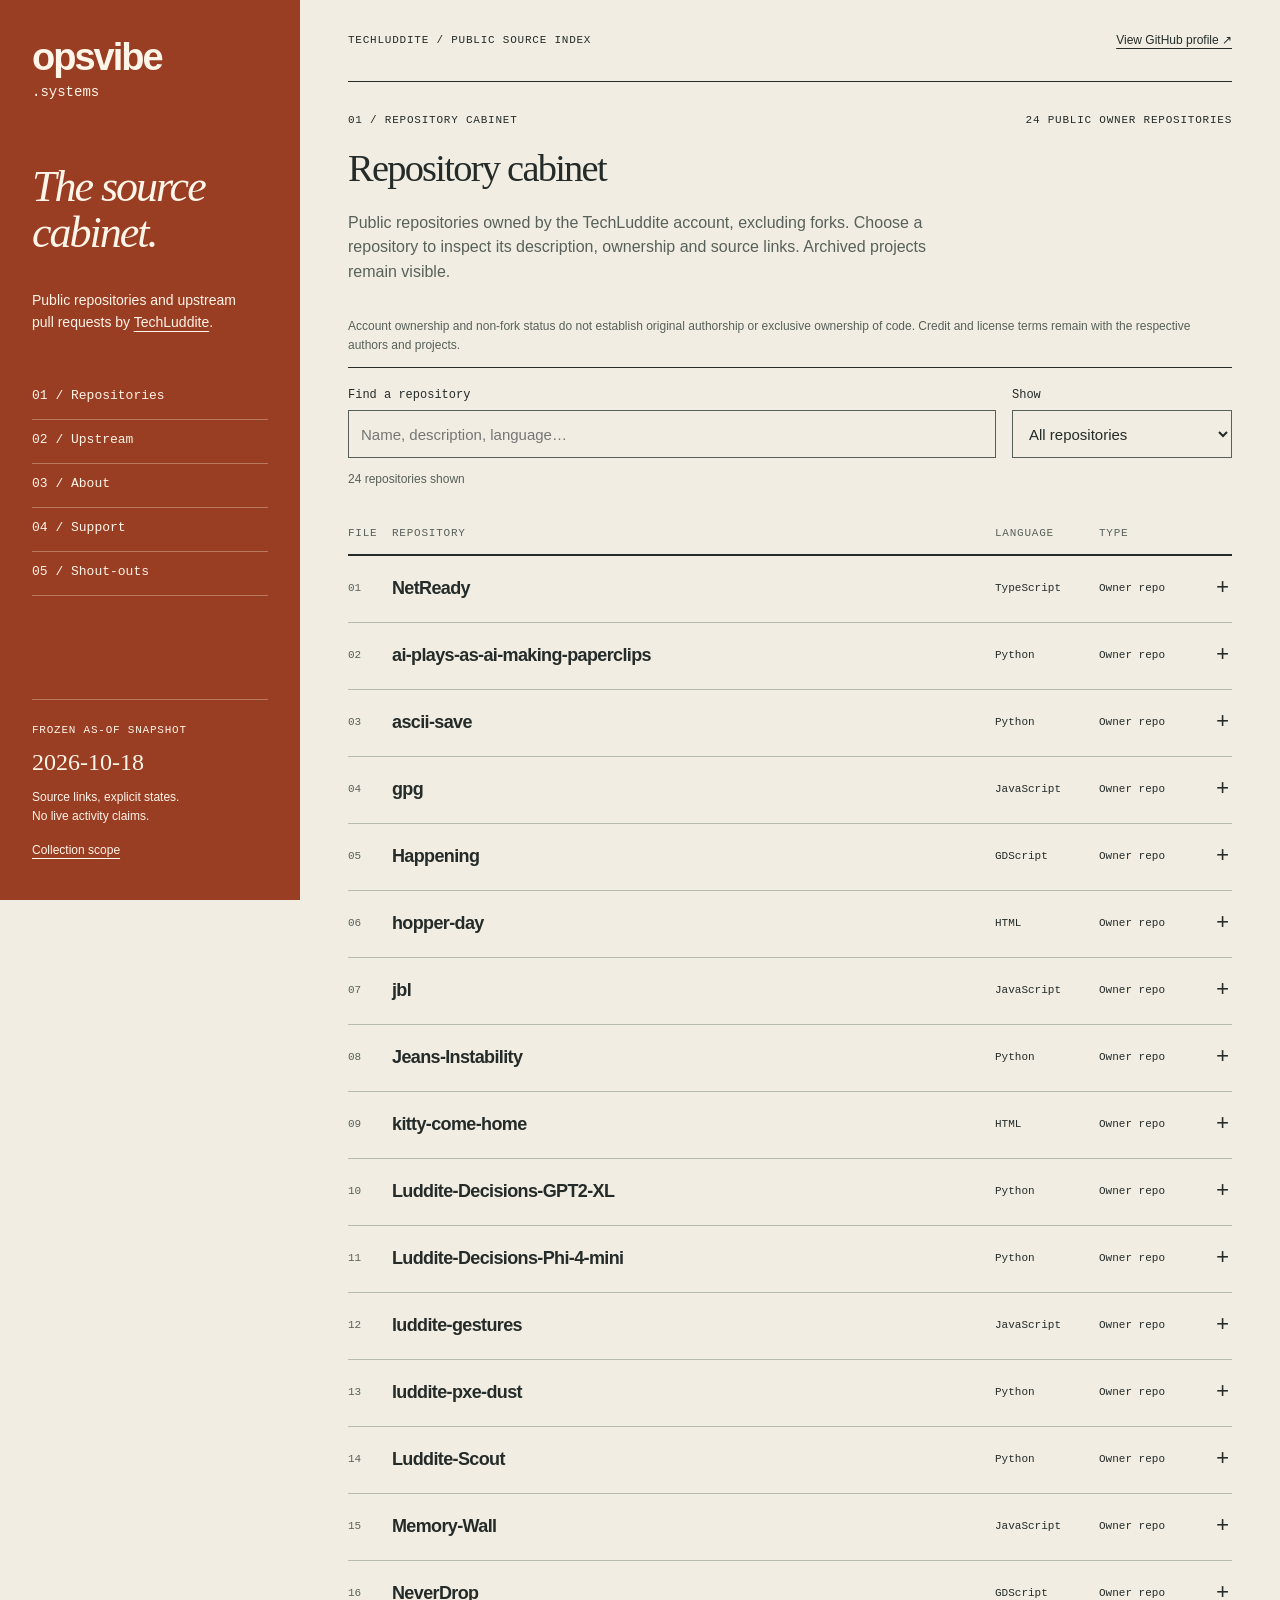
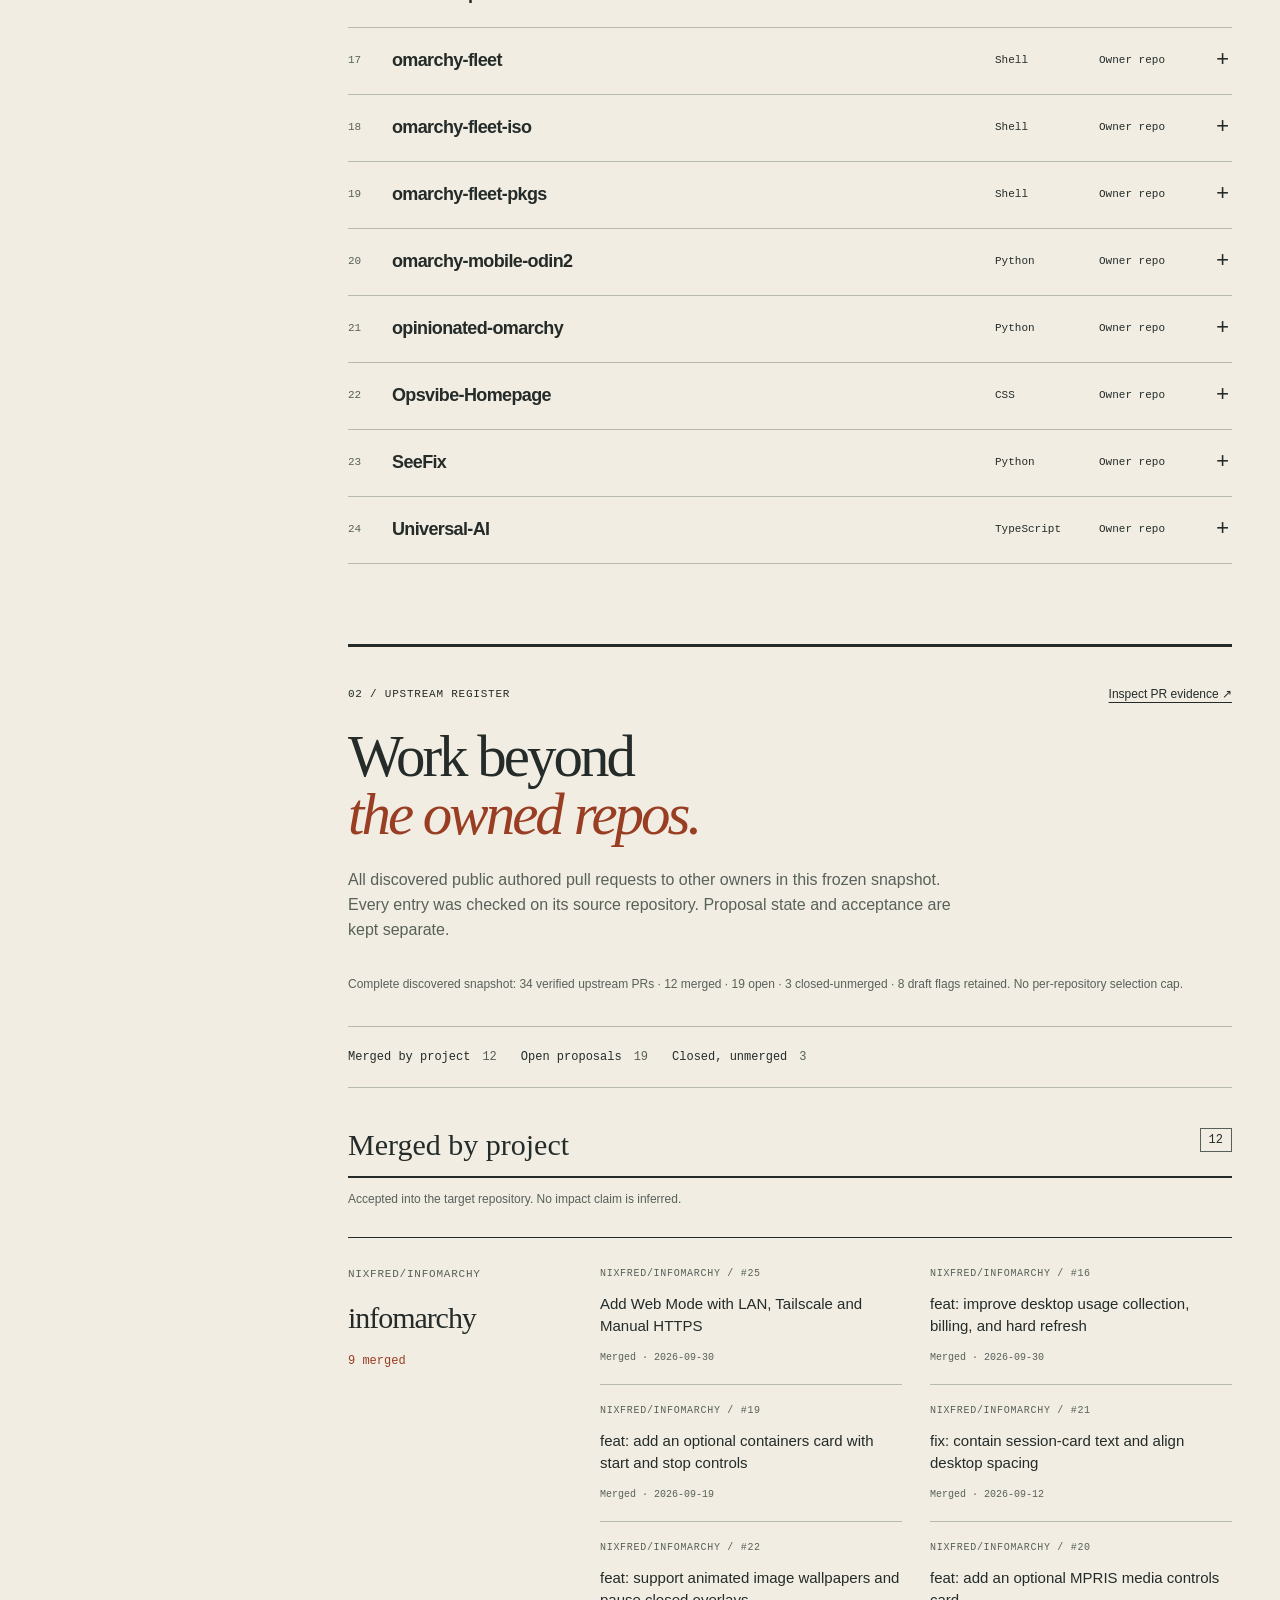
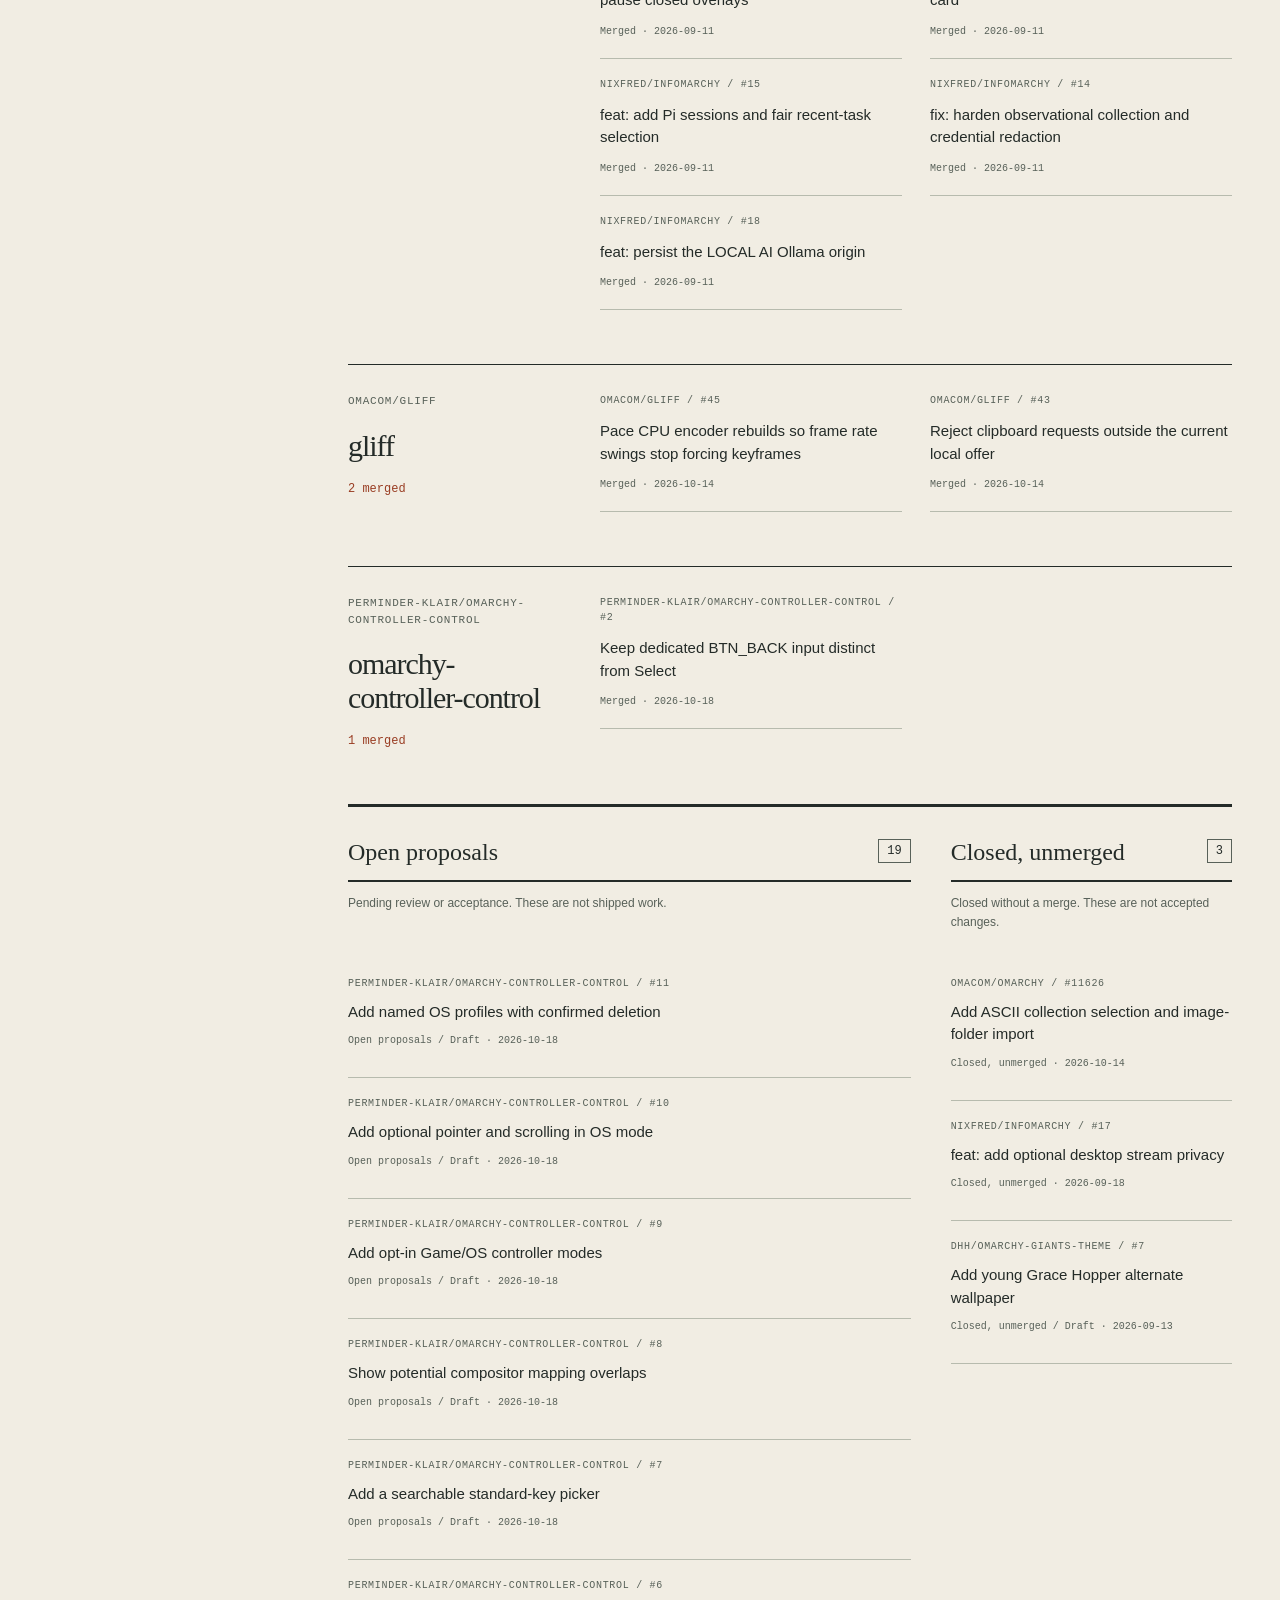
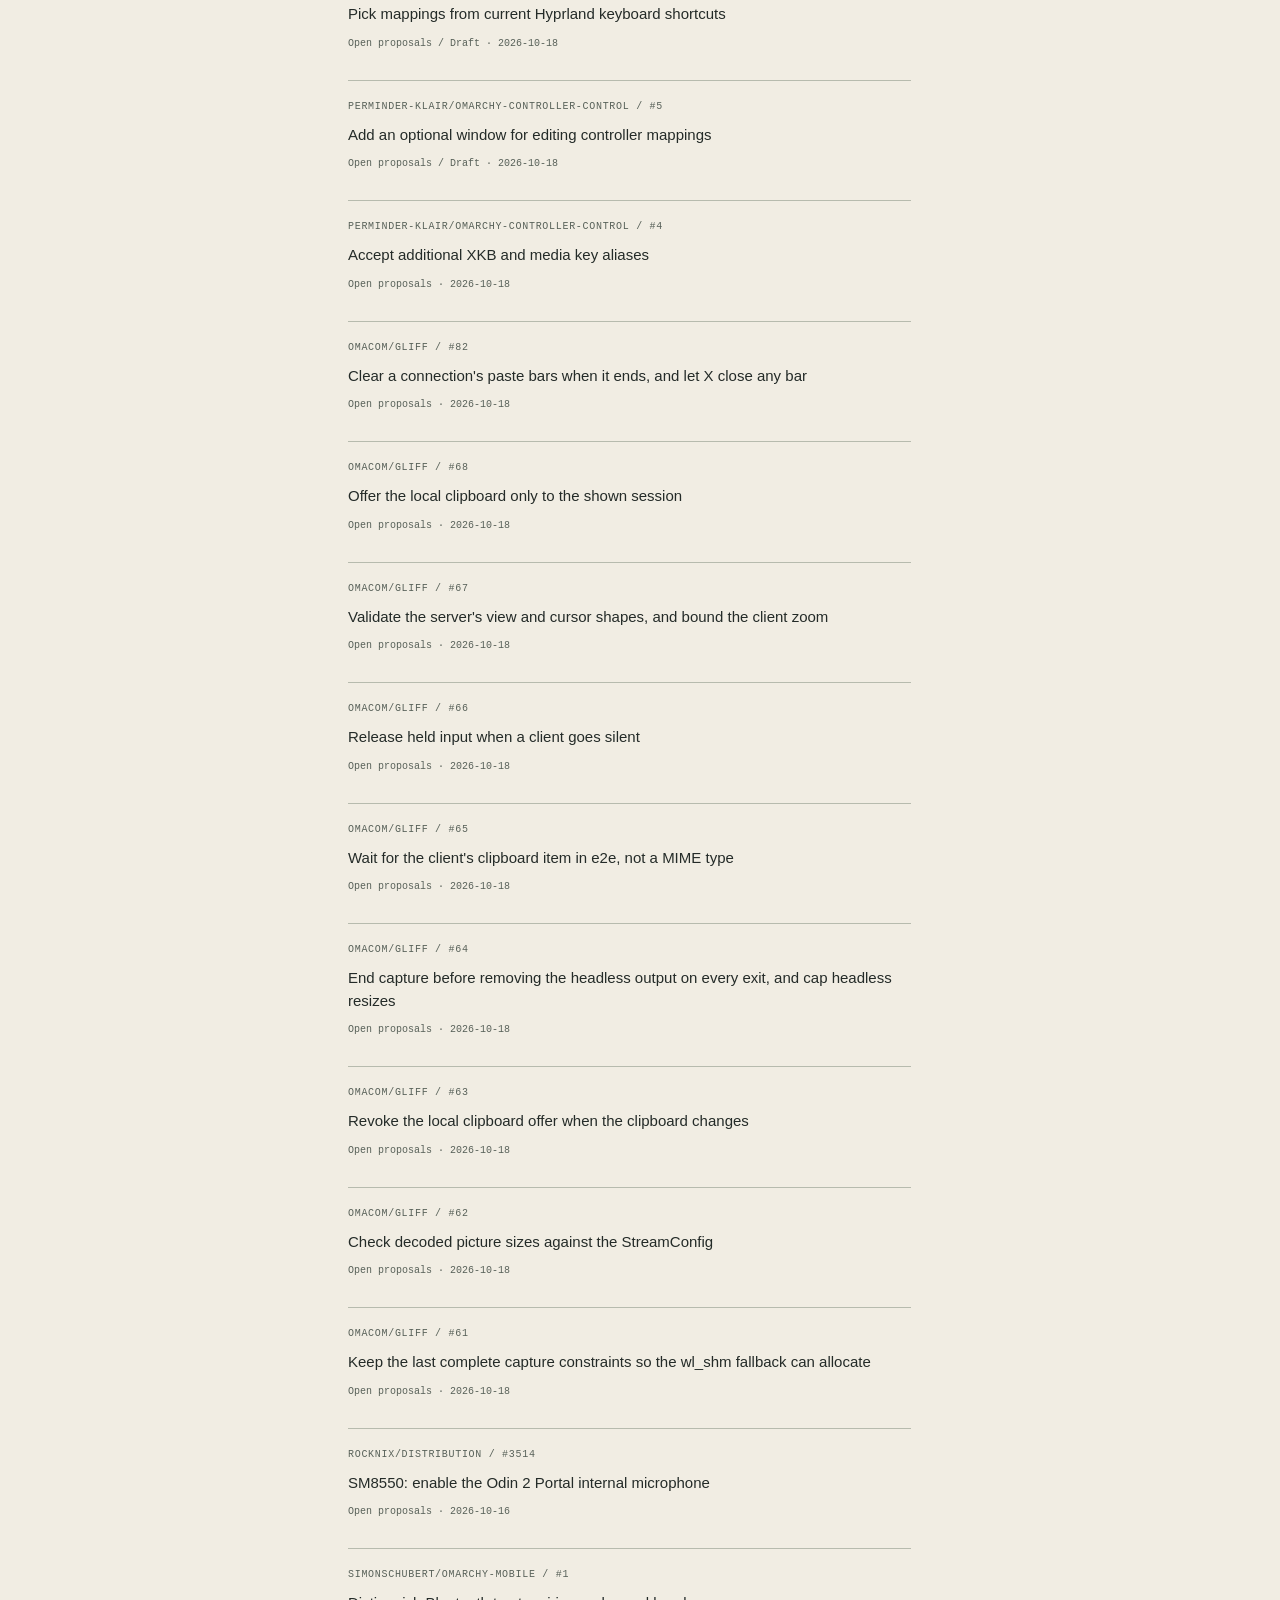
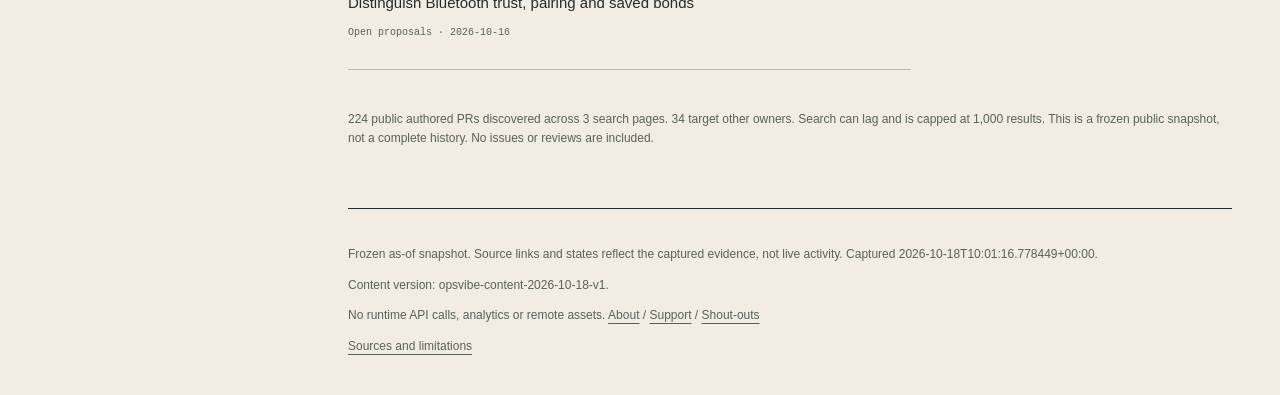
==== index.html @ 79b47f9e "design: group merged upstream work by project" ====
<!doctype html><html lang="en"><head><meta charset="utf-8"><meta name="viewport" content="width=device-width,initial-scale=1"><meta name="description" content="A frozen public-source repository cabinet and verified upstream PR register for TechLuddite."><title>The Source Cabinet | OpsVibe</title><link rel="icon" href="favicon.svg"><link rel="stylesheet" href="styles.css"></head><body><a class="skip" href="#projects">Skip to repository cabinet</a><aside class="rail"><a class="brand" href="index.html">opsvibe<span>.systems</span></a><div class="rail-title">The source<br>cabinet.</div><p>Public repositories and upstream pull requests by <a href="https://github.com/TechLuddite">TechLuddite</a>.</p><nav aria-label="Sections"><a href="index.html#projects">01 / Repositories</a><a href="index.html#upstream">02 / Upstream</a><a href="notes.html#about">03 / About</a><a href="notes.html#support">04 / Support</a><a href="notes.html#shoutouts">05 / Shout-outs</a></nav><div class="snapshot"><span class="label">Frozen as-of snapshot</span><time datetime="2026-10-18T10:01:16.778449+00:00">2026-10-18</time><p>Source links, explicit states.<br>No live activity claims.</p><a href="evidence/coverage.json">Collection scope</a></div></aside><main><header class="page-head"><span class="label">TechLuddite / Public source index</span><a href="https://github.com/TechLuddite">View GitHub profile ↗</a></header><section id="projects" tabindex="-1"><div class="section-top"><p class="label">01 / Repository cabinet</p><p class="label">24 public owner repositories</p></div><h1>Repository cabinet</h1><p class="intro">Public repositories owned by the TechLuddite account, excluding forks. Choose a repository to inspect its description, ownership and source links. Archived projects remain visible.</p><p class="fine">Account ownership and non-fork status do not establish original authorship or exclusive ownership of code. Credit and license terms remain with the respective authors and projects.</p><div class="controls"><label for="search">Find a repository<input id="search" type="search" placeholder="Name, description, language…" autocomplete="off"></label><label for="scope">Show<select id="scope"><option value="all">All repositories</option><option value="archived">Archived</option><option value="website">Homepage linked</option></select></label></div><p id="count" class="fine" role="status">24 repositories shown</p><div class="ledger-head label"><span>File</span><span>Repository</span><span>Language</span><span>Type</span><span></span></div><details class="dossier" data-archived="false" data-website="true"><summary><span class="serial">01</span><span class="repo-name">NetReady</span><span class="language">TypeScript</span><span class="kind">Owner repo</span><span class="expand" aria-hidden="true"></span></summary><div class="dossier-body"><p class="description">Browser-based network diagnostics with measured results, clear failure reasons, and rule-based troubleshooting.</p><dl><div><dt>Account owner</dt><dd>TechLuddite</dd></div><div><dt>Repository type</dt><dd>Owner repo</dd></div><div><dt>Last push (UTC)</dt><dd>2026-10-11T06:45:31Z</dd></div></dl><div class="links"><a href="https://github.com/TechLuddite/NetReady">Repository source</a><a href="https://techluddite.github.io/NetReady/">Repository homepage</a></div><p class="fine">Homepage links are supplied by repository metadata. Availability is not tested. Account ownership and non-fork status do not establish original authorship or exclusive ownership of code. Credit and license terms remain with the respective authors and projects.</p></div></details><details class="dossier" data-archived="false" data-website="false"><summary><span class="serial">02</span><span class="repo-name">ai-plays-as-ai-making-paperclips</span><span class="language">Python</span><span class="kind">Owner repo</span><span class="expand" aria-hidden="true"></span></summary><div class="dossier-body"><p class="description">A local LLM agent (Ollama + ReAct) playing Universal Paperclips via DOM automation — no API required</p><dl><div><dt>Account owner</dt><dd>TechLuddite</dd></div><div><dt>Repository type</dt><dd>Owner repo</dd></div><div><dt>Last push (UTC)</dt><dd>2026-08-16T16:11:24Z</dd></div></dl><div class="links"><a href="https://github.com/TechLuddite/ai-plays-as-ai-making-paperclips">Repository source</a></div><p class="fine">Homepage links are supplied by repository metadata. Availability is not tested. Account ownership and non-fork status do not establish original authorship or exclusive ownership of code. Credit and license terms remain with the respective authors and projects.</p></div></details><details class="dossier" data-archived="false" data-website="false"><summary><span class="serial">03</span><span class="repo-name">ascii-save</span><span class="language">Python</span><span class="kind">Owner repo</span><span class="expand" aria-hidden="true"></span></summary><div class="dossier-body"><p class="description">ASCII and braille screensaver workshop for Omarchy, seeded with the complete Giants collection</p><dl><div><dt>Account owner</dt><dd>TechLuddite</dd></div><div><dt>Repository type</dt><dd>Owner repo</dd></div><div><dt>Last push (UTC)</dt><dd>2026-10-02T10:07:02Z</dd></div></dl><div class="links"><a href="https://github.com/TechLuddite/ascii-save">Repository source</a></div><p class="fine">Homepage links are supplied by repository metadata. Availability is not tested. Account ownership and non-fork status do not establish original authorship or exclusive ownership of code. Credit and license terms remain with the respective authors and projects.</p></div></details><details class="dossier" data-archived="false" data-website="false"><summary><span class="serial">04</span><span class="repo-name">gpg</span><span class="language">JavaScript</span><span class="kind">Owner repo</span><span class="expand" aria-hidden="true"></span></summary><div class="dossier-body"><p class="description">Grace’s Playground: seven small browser games built with HTML, CSS and JavaScript, with no build step.</p><dl><div><dt>Account owner</dt><dd>TechLuddite</dd></div><div><dt>Repository type</dt><dd>Owner repo</dd></div><div><dt>Last push (UTC)</dt><dd>2026-09-02T13:35:28Z</dd></div></dl><div class="links"><a href="https://github.com/TechLuddite/gpg">Repository source</a></div><p class="fine">Homepage links are supplied by repository metadata. Availability is not tested. Account ownership and non-fork status do not establish original authorship or exclusive ownership of code. Credit and license terms remain with the respective authors and projects.</p></div></details><details class="dossier" data-archived="false" data-website="false"><summary><span class="serial">05</span><span class="repo-name">Happening</span><span class="language">GDScript</span><span class="kind">Owner repo</span><span class="expand" aria-hidden="true"></span></summary><div class="dossier-body"><p class="description">Road to Vostok mod that triggers an event on shelter exits and zone travel, with on-screen announcements.</p><dl><div><dt>Account owner</dt><dd>TechLuddite</dd></div><div><dt>Repository type</dt><dd>Owner repo</dd></div><div><dt>Last push (UTC)</dt><dd>2026-10-11T08:56:28Z</dd></div></dl><div class="links"><a href="https://github.com/TechLuddite/Happening">Repository source</a></div><p class="fine">Homepage links are supplied by repository metadata. Availability is not tested. Account ownership and non-fork status do not establish original authorship or exclusive ownership of code. Credit and license terms remain with the respective authors and projects.</p></div></details><details class="dossier" data-archived="false" data-website="true"><summary><span class="serial">06</span><span class="repo-name">hopper-day</span><span class="language">HTML</span><span class="kind">Owner repo</span><span class="expand" aria-hidden="true"></span></summary><div class="dossier-body"><p class="description">An open-source August 14 celebration of making things by talking to computers, inspired by Grace Hopper.</p><dl><div><dt>Account owner</dt><dd>TechLuddite</dd></div><div><dt>Repository type</dt><dd>Owner repo</dd></div><div><dt>Last push (UTC)</dt><dd>2026-09-07T21:39:48Z</dd></div></dl><div class="links"><a href="https://github.com/TechLuddite/hopper-day">Repository source</a><a href="https://techluddite.github.io/hopper-day/">Repository homepage</a></div><p class="fine">Homepage links are supplied by repository metadata. Availability is not tested. Account ownership and non-fork status do not establish original authorship or exclusive ownership of code. Credit and license terms remain with the respective authors and projects.</p></div></details><details class="dossier" data-archived="false" data-website="true"><summary><span class="serial">07</span><span class="repo-name">jbl</span><span class="language">JavaScript</span><span class="kind">Owner repo</span><span class="expand" aria-hidden="true"></span></summary><div class="dossier-body"><p class="description">Joseph’s Battle Lab: a Pokémon damage calculator, battle simulator, Pokédex, stat explorer and family league tracker.</p><dl><div><dt>Account owner</dt><dd>TechLuddite</dd></div><div><dt>Repository type</dt><dd>Owner repo</dd></div><div><dt>Last push (UTC)</dt><dd>2026-08-17T14:57:33Z</dd></div></dl><div class="links"><a href="https://github.com/TechLuddite/jbl">Repository source</a><a href="https://jbl.opsvibe.systems/">Repository homepage</a></div><p class="fine">Homepage links are supplied by repository metadata. Availability is not tested. Account ownership and non-fork status do not establish original authorship or exclusive ownership of code. Credit and license terms remain with the respective authors and projects.</p></div></details><details class="dossier" data-archived="false" data-website="false"><summary><span class="serial">08</span><span class="repo-name">Jeans-Instability</span><span class="language">Python</span><span class="kind">Owner repo</span><span class="expand" aria-hidden="true"></span></summary><div class="dossier-body"><p class="description">Omarchy bar widget: the GitHub repositories of your enabled plugins you have not starred, with a star button for each.</p><dl><div><dt>Account owner</dt><dd>TechLuddite</dd></div><div><dt>Repository type</dt><dd>Owner repo</dd></div><div><dt>Last push (UTC)</dt><dd>2026-10-18T09:20:29Z</dd></div></dl><div class="links"><a href="https://github.com/TechLuddite/Jeans-Instability">Repository source</a></div><p class="fine">Homepage links are supplied by repository metadata. Availability is not tested. Account ownership and non-fork status do not establish original authorship or exclusive ownership of code. Credit and license terms remain with the respective authors and projects.</p></div></details><details class="dossier" data-archived="false" data-website="true"><summary><span class="serial">09</span><span class="repo-name">kitty-come-home</span><span class="language">HTML</span><span class="kind">Owner repo</span><span class="expand" aria-hidden="true"></span></summary><div class="dossier-body"><p class="description">A field search protocol for escaped indoor cats, with plans for search coordination and camera triage.</p><dl><div><dt>Account owner</dt><dd>TechLuddite</dd></div><div><dt>Repository type</dt><dd>Owner repo</dd></div><div><dt>Last push (UTC)</dt><dd>2026-09-07T22:57:41Z</dd></div></dl><div class="links"><a href="https://github.com/TechLuddite/kitty-come-home">Repository source</a><a href="https://kittycomehome.org/">Repository homepage</a></div><p class="fine">Homepage links are supplied by repository metadata. Availability is not tested. Account ownership and non-fork status do not establish original authorship or exclusive ownership of code. Credit and license terms remain with the respective authors and projects.</p></div></details><details class="dossier" data-archived="false" data-website="false"><summary><span class="serial">10</span><span class="repo-name">Luddite-Decisions-GPT2-XL</span><span class="language">Python</span><span class="kind">Owner repo</span><span class="expand" aria-hidden="true"></span></summary><div class="dossier-body"><p class="description">One-pass decision model built on GPT-2 XL that scores multiple-choice options without generating text.</p><dl><div><dt>Account owner</dt><dd>TechLuddite</dd></div><div><dt>Repository type</dt><dd>Owner repo</dd></div><div><dt>Last push (UTC)</dt><dd>2026-10-01T01:41:12Z</dd></div></dl><div class="links"><a href="https://github.com/TechLuddite/Luddite-Decisions-GPT2-XL">Repository source</a></div><p class="fine">Homepage links are supplied by repository metadata. Availability is not tested. Account ownership and non-fork status do not establish original authorship or exclusive ownership of code. Credit and license terms remain with the respective authors and projects.</p></div></details><details class="dossier" data-archived="false" data-website="false"><summary><span class="serial">11</span><span class="repo-name">Luddite-Decisions-Phi-4-mini</span><span class="language">Python</span><span class="kind">Owner repo</span><span class="expand" aria-hidden="true"></span></summary><div class="dossier-body"><p class="description">One-pass decision model built on Phi-4-mini-instruct that scores multiple-choice options without generating text.</p><dl><div><dt>Account owner</dt><dd>TechLuddite</dd></div><div><dt>Repository type</dt><dd>Owner repo</dd></div><div><dt>Last push (UTC)</dt><dd>2026-10-01T01:41:14Z</dd></div></dl><div class="links"><a href="https://github.com/TechLuddite/Luddite-Decisions-Phi-4-mini">Repository source</a></div><p class="fine">Homepage links are supplied by repository metadata. Availability is not tested. Account ownership and non-fork status do not establish original authorship or exclusive ownership of code. Credit and license terms remain with the respective authors and projects.</p></div></details><details class="dossier" data-archived="false" data-website="false"><summary><span class="serial">12</span><span class="repo-name">luddite-gestures</span><span class="language">JavaScript</span><span class="kind">Owner repo</span><span class="expand" aria-hidden="true"></span></summary><div class="dossier-body"><p class="description">A panel for editing Hyprland touchpad gestures on Omarchy, and for telling you which of your swipes will never fire.</p><dl><div><dt>Account owner</dt><dd>TechLuddite</dd></div><div><dt>Repository type</dt><dd>Owner repo</dd></div><div><dt>Last push (UTC)</dt><dd>2026-10-18T09:24:56Z</dd></div></dl><div class="links"><a href="https://github.com/TechLuddite/luddite-gestures">Repository source</a></div><p class="fine">Homepage links are supplied by repository metadata. Availability is not tested. Account ownership and non-fork status do not establish original authorship or exclusive ownership of code. Credit and license terms remain with the respective authors and projects.</p></div></details><details class="dossier" data-archived="false" data-website="false"><summary><span class="serial">13</span><span class="repo-name">luddite-pxe-dust</span><span class="language">Python</span><span class="kind">Owner repo</span><span class="expand" aria-hidden="true"></span></summary><div class="dossier-body"><p class="description">Experimental Omarchy plugin for serving an interactive installer over PXE to wired UEFI x86-64 machines, with Ethernet or Wi-Fi hosting.</p><dl><div><dt>Account owner</dt><dd>TechLuddite</dd></div><div><dt>Repository type</dt><dd>Owner repo</dd></div><div><dt>Last push (UTC)</dt><dd>2026-10-18T09:27:18Z</dd></div></dl><div class="links"><a href="https://github.com/TechLuddite/luddite-pxe-dust">Repository source</a></div><p class="fine">Homepage links are supplied by repository metadata. Availability is not tested. Account ownership and non-fork status do not establish original authorship or exclusive ownership of code. Credit and license terms remain with the respective authors and projects.</p></div></details><details class="dossier" data-archived="false" data-website="true"><summary><span class="serial">14</span><span class="repo-name">Luddite-Scout</span><span class="language">Python</span><span class="kind">Owner repo</span><span class="expand" aria-hidden="true"></span></summary><div class="dossier-body"><p class="description">Pre-flight safety check for untrusted GitHub repos, before you let an agent near them.</p><dl><div><dt>Account owner</dt><dd>TechLuddite</dd></div><div><dt>Repository type</dt><dd>Owner repo</dd></div><div><dt>Last push (UTC)</dt><dd>2026-10-18T09:20:44Z</dd></div></dl><div class="links"><a href="https://github.com/TechLuddite/Luddite-Scout">Repository source</a><a href="https://techluddite.github.io/Luddite-Scout/">Repository homepage</a></div><p class="fine">Homepage links are supplied by repository metadata. Availability is not tested. Account ownership and non-fork status do not establish original authorship or exclusive ownership of code. Credit and license terms remain with the respective authors and projects.</p></div></details><details class="dossier" data-archived="false" data-website="true"><summary><span class="serial">15</span><span class="repo-name">Memory-Wall</span><span class="language">JavaScript</span><span class="kind">Owner repo</span><span class="expand" aria-hidden="true"></span></summary><div class="dossier-body"><p class="description">An open, sourced index of NPU and accelerator, DRAM, and storage research, standards, history and economics.</p><dl><div><dt>Account owner</dt><dd>TechLuddite</dd></div><div><dt>Repository type</dt><dd>Owner repo</dd></div><div><dt>Last push (UTC)</dt><dd>2026-08-06T06:05:13Z</dd></div></dl><div class="links"><a href="https://github.com/TechLuddite/Memory-Wall">Repository source</a><a href="https://memory-wall.opsvibe.systems/">Repository homepage</a></div><p class="fine">Homepage links are supplied by repository metadata. Availability is not tested. Account ownership and non-fork status do not establish original authorship or exclusive ownership of code. Credit and license terms remain with the respective authors and projects.</p></div></details><details class="dossier" data-archived="false" data-website="false"><summary><span class="serial">16</span><span class="repo-name">NeverDrop</span><span class="language">GDScript</span><span class="kind">Owner repo</span><span class="expand" aria-hidden="true"></span></summary><div class="dossier-body"><p class="description">Road to Vostok mod that prevents collision drops of held items and recovers loose items knocked outside shelters.</p><dl><div><dt>Account owner</dt><dd>TechLuddite</dd></div><div><dt>Repository type</dt><dd>Owner repo</dd></div><div><dt>Last push (UTC)</dt><dd>2026-10-11T20:13:33Z</dd></div></dl><div class="links"><a href="https://github.com/TechLuddite/NeverDrop">Repository source</a></div><p class="fine">Homepage links are supplied by repository metadata. Availability is not tested. Account ownership and non-fork status do not establish original authorship or exclusive ownership of code. Credit and license terms remain with the respective authors and projects.</p></div></details><details class="dossier" data-archived="false" data-website="true"><summary><span class="serial">17</span><span class="repo-name">omarchy-fleet</span><span class="language">Shell</span><span class="kind">Owner repo</span><span class="expand" aria-hidden="true"></span></summary><div class="dossier-body"><p class="description">Omarchy Linux distribution, with a manual covering applications and configuration.</p><dl><div><dt>Account owner</dt><dd>TechLuddite</dd></div><div><dt>Repository type</dt><dd>Owner repo</dd></div><div><dt>Last push (UTC)</dt><dd>2026-09-16T17:59:51Z</dd></div></dl><div class="links"><a href="https://github.com/TechLuddite/omarchy-fleet">Repository source</a><a href="https://omarchy.org">Repository homepage</a></div><p class="fine">Homepage links are supplied by repository metadata. Availability is not tested. Account ownership and non-fork status do not establish original authorship or exclusive ownership of code. Credit and license terms remain with the respective authors and projects.</p></div></details><details class="dossier" data-archived="false" data-website="false"><summary><span class="serial">18</span><span class="repo-name">omarchy-fleet-iso</span><span class="language">Shell</span><span class="kind">Owner repo</span><span class="expand" aria-hidden="true"></span></summary><div class="dossier-body"><p class="description">Omarchy ISO build and installer sources, including documented checksum verification and autoinstall configuration.</p><dl><div><dt>Account owner</dt><dd>TechLuddite</dd></div><div><dt>Repository type</dt><dd>Owner repo</dd></div><div><dt>Last push (UTC)</dt><dd>2026-09-16T18:13:53Z</dd></div></dl><div class="links"><a href="https://github.com/TechLuddite/omarchy-fleet-iso">Repository source</a></div><p class="fine">Homepage links are supplied by repository metadata. Availability is not tested. Account ownership and non-fork status do not establish original authorship or exclusive ownership of code. Credit and license terms remain with the respective authors and projects.</p></div></details><details class="dossier" data-archived="false" data-website="false"><summary><span class="serial">19</span><span class="repo-name">omarchy-fleet-pkgs</span><span class="language">Shell</span><span class="kind">Owner repo</span><span class="expand" aria-hidden="true"></span></summary><div class="dossier-body"><p class="description">Build system for the Omarchy Package Repository. Builds PKGBUILDs from local sources and AUR, signs them, and syncs to production.</p><dl><div><dt>Account owner</dt><dd>TechLuddite</dd></div><div><dt>Repository type</dt><dd>Owner repo</dd></div><div><dt>Last push (UTC)</dt><dd>2026-09-16T02:59:58Z</dd></div></dl><div class="links"><a href="https://github.com/TechLuddite/omarchy-fleet-pkgs">Repository source</a></div><p class="fine">Homepage links are supplied by repository metadata. Availability is not tested. Account ownership and non-fork status do not establish original authorship or exclusive ownership of code. Credit and license terms remain with the respective authors and projects.</p></div></details><details class="dossier" data-archived="false" data-website="false"><summary><span class="serial">20</span><span class="repo-name">omarchy-mobile-odin2</span><span class="language">Python</span><span class="kind">Owner repo</span><span class="expand" aria-hidden="true"></span></summary><div class="dossier-body"><p class="description">Native Omarchy bring-up for AYN Odin 2 Portal, with touch controls and documented hardware verification</p><dl><div><dt>Account owner</dt><dd>TechLuddite</dd></div><div><dt>Repository type</dt><dd>Owner repo</dd></div><div><dt>Last push (UTC)</dt><dd>2026-10-13T18:36:19Z</dd></div></dl><div class="links"><a href="https://github.com/TechLuddite/omarchy-mobile-odin2">Repository source</a></div><p class="fine">Homepage links are supplied by repository metadata. Availability is not tested. Account ownership and non-fork status do not establish original authorship or exclusive ownership of code. Credit and license terms remain with the respective authors and projects.</p></div></details><details class="dossier" data-archived="false" data-website="true"><summary><span class="serial">21</span><span class="repo-name">opinionated-omarchy</span><span class="language">Python</span><span class="kind">Owner repo</span><span class="expand" aria-hidden="true"></span></summary><div class="dossier-body"><p class="description">An Omarchy troubleshooting corpus and public research site supporting an agent skill still under development.</p><dl><div><dt>Account owner</dt><dd>TechLuddite</dd></div><div><dt>Repository type</dt><dd>Owner repo</dd></div><div><dt>Last push (UTC)</dt><dd>2026-10-06T00:32:39Z</dd></div></dl><div class="links"><a href="https://github.com/TechLuddite/opinionated-omarchy">Repository source</a><a href="https://techluddite.github.io/opinionated-omarchy/">Repository homepage</a></div><p class="fine">Homepage links are supplied by repository metadata. Availability is not tested. Account ownership and non-fork status do not establish original authorship or exclusive ownership of code. Credit and license terms remain with the respective authors and projects.</p></div></details><details class="dossier" data-archived="false" data-website="true"><summary><span class="serial">22</span><span class="repo-name">Opsvibe-Homepage</span><span class="language">CSS</span><span class="kind">Owner repo</span><span class="expand" aria-hidden="true"></span></summary><div class="dossier-body"><p class="description">TechLuddite’s static developer homepage with public project listings, search and filters.</p><dl><div><dt>Account owner</dt><dd>TechLuddite</dd></div><div><dt>Repository type</dt><dd>Owner repo</dd></div><div><dt>Last push (UTC)</dt><dd>2026-09-22T06:56:39Z</dd></div></dl><div class="links"><a href="https://github.com/TechLuddite/Opsvibe-Homepage">Repository source</a><a href="https://opsvibe.systems/">Repository homepage</a></div><p class="fine">Homepage links are supplied by repository metadata. Availability is not tested. Account ownership and non-fork status do not establish original authorship or exclusive ownership of code. Credit and license terms remain with the respective authors and projects.</p></div></details><details class="dossier" data-archived="false" data-website="false"><summary><span class="serial">23</span><span class="repo-name">SeeFix</span><span class="language">Python</span><span class="kind">Owner repo</span><span class="expand" aria-hidden="true"></span></summary><div class="dossier-body"><p class="description">Visually verified fixes with reusable code, assets and methods, including Stream Deck Plus and StreamController repairs.</p><dl><div><dt>Account owner</dt><dd>TechLuddite</dd></div><div><dt>Repository type</dt><dd>Owner repo</dd></div><div><dt>Last push (UTC)</dt><dd>2026-10-02T09:49:38Z</dd></div></dl><div class="links"><a href="https://github.com/TechLuddite/SeeFix">Repository source</a></div><p class="fine">Homepage links are supplied by repository metadata. Availability is not tested. Account ownership and non-fork status do not establish original authorship or exclusive ownership of code. Credit and license terms remain with the respective authors and projects.</p></div></details><details class="dossier" data-archived="false" data-website="true"><summary><span class="serial">24</span><span class="repo-name">Universal-AI</span><span class="language">TypeScript</span><span class="kind">Owner repo</span><span class="expand" aria-hidden="true"></span></summary><div class="dossier-body"><p class="description">An optimization idle game with an autonomous Overseer, alongside an independent Godot prototype called The Seed.</p><dl><div><dt>Account owner</dt><dd>TechLuddite</dd></div><div><dt>Repository type</dt><dd>Owner repo</dd></div><div><dt>Last push (UTC)</dt><dd>2026-09-11T08:45:34Z</dd></div></dl><div class="links"><a href="https://github.com/TechLuddite/Universal-AI">Repository source</a><a href="http://paperclips.opsvibe.systems/">Repository homepage</a></div><p class="fine">Homepage links are supplied by repository metadata. Availability is not tested. Account ownership and non-fork status do not establish original authorship or exclusive ownership of code. Credit and license terms remain with the respective authors and projects.</p></div></details><p id="empty" hidden>No matching repositories. Clear the search or choose another scope.</p><noscript><p>Search needs JavaScript. All repositories and expandable dossiers remain available below.</p></noscript></section><section id="upstream"><div class="section-top"><p class="label">02 / Upstream register</p><a href="evidence/verified-upstream-prs.json">Inspect PR evidence ↗</a></div><h2>Work beyond<br><em>the owned repos.</em></h2><p class="intro">All discovered public authored pull requests to other owners in this frozen snapshot. Every entry was checked on its source repository. Proposal state and acceptance are kept separate.</p><p class="fine" id="pr-total">Complete discovered snapshot: 34 verified upstream PRs · 12 merged · 19 open · 3 closed-unmerged · 8 draft flags retained. No per-repository selection cap.</p><div class="upstream-regrouped"><nav class="register-nav" aria-label="Upstream states"><a href="#merged-work">Merged by project <span>12</span></a><a href="#open-work">Open proposals <span>19</span></a><a href="#closed-unmerged-work">Closed, unmerged <span>3</span></a></nav><section class="merged-register" data-state="merged" id="merged-work" aria-labelledby="merged-heading"><h3 class="state-heading" id="merged-heading">Merged by project <span>12</span></h3><p class="fine state-note">Accepted into the target repository. No impact claim is inferred.</p><section class="merged-project" data-repository="nixfred/infomarchy" aria-labelledby="merged-project-1"><header class="project-heading"><p class="label">nixfred/infomarchy</p><h4 id="merged-project-1"><a href="https://github.com/nixfred/infomarchy">infomarchy</a></h4><p class="project-count">9 merged</p></header><div class="merged-entries"><article class="pr"><p class="label">nixfred/infomarchy / #25</p><h5><a href="https://github.com/nixfred/infomarchy/pull/25">Add Web Mode with LAN, Tailscale and Manual HTTPS</a></h5><p class="fine">Merged · 2026-09-30</p></article><article class="pr"><p class="label">nixfred/infomarchy / #16</p><h5><a href="https://github.com/nixfred/infomarchy/pull/16">feat: improve desktop usage collection, billing, and hard refresh</a></h5><p class="fine">Merged · 2026-09-30</p></article><article class="pr"><p class="label">nixfred/infomarchy / #19</p><h5><a href="https://github.com/nixfred/infomarchy/pull/19">feat: add an optional containers card with start and stop controls</a></h5><p class="fine">Merged · 2026-09-19</p></article><article class="pr"><p class="label">nixfred/infomarchy / #21</p><h5><a href="https://github.com/nixfred/infomarchy/pull/21">fix: contain session-card text and align desktop spacing</a></h5><p class="fine">Merged · 2026-09-12</p></article><article class="pr"><p class="label">nixfred/infomarchy / #22</p><h5><a href="https://github.com/nixfred/infomarchy/pull/22">feat: support animated image wallpapers and pause closed overlays</a></h5><p class="fine">Merged · 2026-09-11</p></article><article class="pr"><p class="label">nixfred/infomarchy / #20</p><h5><a href="https://github.com/nixfred/infomarchy/pull/20">feat: add an optional MPRIS media controls card</a></h5><p class="fine">Merged · 2026-09-11</p></article><article class="pr"><p class="label">nixfred/infomarchy / #15</p><h5><a href="https://github.com/nixfred/infomarchy/pull/15">feat: add Pi sessions and fair recent-task selection</a></h5><p class="fine">Merged · 2026-09-11</p></article><article class="pr"><p class="label">nixfred/infomarchy / #14</p><h5><a href="https://github.com/nixfred/infomarchy/pull/14">fix: harden observational collection and credential redaction</a></h5><p class="fine">Merged · 2026-09-11</p></article><article class="pr"><p class="label">nixfred/infomarchy / #18</p><h5><a href="https://github.com/nixfred/infomarchy/pull/18">feat: persist the LOCAL AI Ollama origin</a></h5><p class="fine">Merged · 2026-09-11</p></article></div></section><section class="merged-project" data-repository="omacom/gliff" aria-labelledby="merged-project-2"><header class="project-heading"><p class="label">omacom/gliff</p><h4 id="merged-project-2"><a href="https://github.com/omacom/gliff">gliff</a></h4><p class="project-count">2 merged</p></header><div class="merged-entries"><article class="pr"><p class="label">omacom/gliff / #45</p><h5><a href="https://github.com/omacom/gliff/pull/45">Pace CPU encoder rebuilds so frame rate swings stop forcing keyframes</a></h5><p class="fine">Merged · 2026-10-14</p></article><article class="pr"><p class="label">omacom/gliff / #43</p><h5><a href="https://github.com/omacom/gliff/pull/43">Reject clipboard requests outside the current local offer</a></h5><p class="fine">Merged · 2026-10-14</p></article></div></section><section class="merged-project" data-repository="perminder-klair/omarchy-controller-control" aria-labelledby="merged-project-3"><header class="project-heading"><p class="label">perminder-klair/omarchy-controller-control</p><h4 id="merged-project-3"><a href="https://github.com/perminder-klair/omarchy-controller-control">omarchy-controller-control</a></h4><p class="project-count">1 merged</p></header><div class="merged-entries"><article class="pr"><p class="label">perminder-klair/omarchy-controller-control / #2</p><h5><a href="https://github.com/perminder-klair/omarchy-controller-control/pull/2">Keep dedicated BTN_BACK input distinct from Select</a></h5><p class="fine">Merged · 2026-10-18</p></article></div></section></section><div class="pending-registers"><section class="state-column" data-state="open" id="open-work" aria-labelledby="open-heading"><h3 class="state-heading" id="open-heading">Open proposals <span>19</span></h3><p class="fine state-note">Pending review or acceptance. These are not shipped work.</p><article class="pr"><p class="label">perminder-klair/omarchy-controller-control / #11</p><h4><a href="https://github.com/perminder-klair/omarchy-controller-control/pull/11">Add named OS profiles with confirmed deletion</a></h4><p class="fine">Open proposals / Draft · 2026-10-18</p></article><article class="pr"><p class="label">perminder-klair/omarchy-controller-control / #10</p><h4><a href="https://github.com/perminder-klair/omarchy-controller-control/pull/10">Add optional pointer and scrolling in OS mode</a></h4><p class="fine">Open proposals / Draft · 2026-10-18</p></article><article class="pr"><p class="label">perminder-klair/omarchy-controller-control / #9</p><h4><a href="https://github.com/perminder-klair/omarchy-controller-control/pull/9">Add opt-in Game/OS controller modes</a></h4><p class="fine">Open proposals / Draft · 2026-10-18</p></article><article class="pr"><p class="label">perminder-klair/omarchy-controller-control / #8</p><h4><a href="https://github.com/perminder-klair/omarchy-controller-control/pull/8">Show potential compositor mapping overlaps</a></h4><p class="fine">Open proposals / Draft · 2026-10-18</p></article><article class="pr"><p class="label">perminder-klair/omarchy-controller-control / #7</p><h4><a href="https://github.com/perminder-klair/omarchy-controller-control/pull/7">Add a searchable standard-key picker</a></h4><p class="fine">Open proposals / Draft · 2026-10-18</p></article><article class="pr"><p class="label">perminder-klair/omarchy-controller-control / #6</p><h4><a href="https://github.com/perminder-klair/omarchy-controller-control/pull/6">Pick mappings from current Hyprland keyboard shortcuts</a></h4><p class="fine">Open proposals / Draft · 2026-10-18</p></article><article class="pr"><p class="label">perminder-klair/omarchy-controller-control / #5</p><h4><a href="https://github.com/perminder-klair/omarchy-controller-control/pull/5">Add an optional window for editing controller mappings</a></h4><p class="fine">Open proposals / Draft · 2026-10-18</p></article><article class="pr"><p class="label">perminder-klair/omarchy-controller-control / #4</p><h4><a href="https://github.com/perminder-klair/omarchy-controller-control/pull/4">Accept additional XKB and media key aliases</a></h4><p class="fine">Open proposals · 2026-10-18</p></article><article class="pr"><p class="label">omacom/gliff / #82</p><h4><a href="https://github.com/omacom/gliff/pull/82">Clear a connection&#x27;s paste bars when it ends, and let X close any bar</a></h4><p class="fine">Open proposals · 2026-10-18</p></article><article class="pr"><p class="label">omacom/gliff / #68</p><h4><a href="https://github.com/omacom/gliff/pull/68">Offer the local clipboard only to the shown session</a></h4><p class="fine">Open proposals · 2026-10-18</p></article><article class="pr"><p class="label">omacom/gliff / #67</p><h4><a href="https://github.com/omacom/gliff/pull/67">Validate the server&#x27;s view and cursor shapes, and bound the client zoom</a></h4><p class="fine">Open proposals · 2026-10-18</p></article><article class="pr"><p class="label">omacom/gliff / #66</p><h4><a href="https://github.com/omacom/gliff/pull/66">Release held input when a client goes silent</a></h4><p class="fine">Open proposals · 2026-10-18</p></article><article class="pr"><p class="label">omacom/gliff / #65</p><h4><a href="https://github.com/omacom/gliff/pull/65">Wait for the client&#x27;s clipboard item in e2e, not a MIME type</a></h4><p class="fine">Open proposals · 2026-10-18</p></article><article class="pr"><p class="label">omacom/gliff / #64</p><h4><a href="https://github.com/omacom/gliff/pull/64">End capture before removing the headless output on every exit, and cap headless resizes</a></h4><p class="fine">Open proposals · 2026-10-18</p></article><article class="pr"><p class="label">omacom/gliff / #63</p><h4><a href="https://github.com/omacom/gliff/pull/63">Revoke the local clipboard offer when the clipboard changes</a></h4><p class="fine">Open proposals · 2026-10-18</p></article><article class="pr"><p class="label">omacom/gliff / #62</p><h4><a href="https://github.com/omacom/gliff/pull/62">Check decoded picture sizes against the StreamConfig</a></h4><p class="fine">Open proposals · 2026-10-18</p></article><article class="pr"><p class="label">omacom/gliff / #61</p><h4><a href="https://github.com/omacom/gliff/pull/61">Keep the last complete capture constraints so the wl_shm fallback can allocate</a></h4><p class="fine">Open proposals · 2026-10-18</p></article><article class="pr"><p class="label">ROCKNIX/distribution / #3514</p><h4><a href="https://github.com/ROCKNIX/distribution/pull/3514">SM8550: enable the Odin 2 Portal internal microphone</a></h4><p class="fine">Open proposals · 2026-10-16</p></article><article class="pr"><p class="label">SimonSchubert/omarchy-mobile / #1</p><h4><a href="https://github.com/SimonSchubert/omarchy-mobile/pull/1">Distinguish Bluetooth trust, pairing and saved bonds</a></h4><p class="fine">Open proposals · 2026-10-16</p></article></section><section class="state-column" data-state="closed-unmerged" id="closed-unmerged-work" aria-labelledby="closed-unmerged-heading"><h3 class="state-heading" id="closed-unmerged-heading">Closed, unmerged <span>3</span></h3><p class="fine state-note">Closed without a merge. These are not accepted changes.</p><article class="pr"><p class="label">omacom/omarchy / #11626</p><h4><a href="https://github.com/omacom/omarchy/pull/11626">Add ASCII collection selection and image-folder import</a></h4><p class="fine">Closed, unmerged · 2026-10-14</p></article><article class="pr"><p class="label">nixfred/infomarchy / #17</p><h4><a href="https://github.com/nixfred/infomarchy/pull/17">feat: add optional desktop stream privacy</a></h4><p class="fine">Closed, unmerged · 2026-09-18</p></article><article class="pr"><p class="label">dhh/omarchy-giants-theme / #7</p><h4><a href="https://github.com/dhh/omarchy-giants-theme/pull/7">Add young Grace Hopper alternate wallpaper</a></h4><p class="fine">Closed, unmerged / Draft · 2026-09-13</p></article></section></div></div><p class="fine">224 public authored PRs discovered across 3 search pages. 34 target other owners. Search can lag and is capped at 1,000 results. This is a frozen public snapshot, not a complete history. No issues or reviews are included.</p></section><footer><p>Frozen as-of snapshot. Source links and states reflect the captured evidence, not live activity. Captured <time datetime="2026-10-18T10:01:16.778449+00:00">2026-10-18T10:01:16.778449+00:00</time>.</p><p>Content version: opsvibe-content-2026-10-18-v1.</p><p>No runtime API calls, analytics or remote assets. <a href="notes.html#about">About</a> / <a href="notes.html#support">Support</a> / <a href="notes.html#shoutouts">Shout-outs</a></p><a href="evidence/coverage.json">Sources and limitations</a></footer><script src="app.js"></script></main></body></html>
---- styles.css ----
:root{--paper:#f1ede3;--ink:#242b28;--muted:#586159;--rule:#b7bbae;--rust:#993d23;--light:#fff5e8;--mono:'Courier New',monospace;--body:'Trebuchet MS',Arial,sans-serif;--display:Georgia,'Times New Roman',serif;color-scheme:light}*{box-sizing:border-box}[hidden]{display:none!important}html{scroll-behavior:auto;scroll-padding-top:24px}body{margin:0;background:var(--paper);color:var(--ink);font:16px/1.55 var(--body)}a{color:inherit;text-underline-offset:4px}a:hover{text-decoration-thickness:2px}a:focus-visible,input:focus-visible,select:focus-visible,summary:focus-visible{outline:3px solid var(--rust);outline-offset:4px}.rail a:focus-visible{outline-color:var(--light)}.skip{position:absolute;top:0;left:-9999px;background:var(--ink);color:var(--light);padding:14px;z-index:10}.skip:focus{left:0}.rail{width:300px;position:fixed;inset:0 auto 0 0;background:var(--rust);color:var(--light);padding:38px 32px;display:flex;flex-direction:column;overflow-y:auto}.brand{font-size:38px;line-height:1;font-weight:bold;letter-spacing:-2px;text-decoration:none}.brand span{display:block;font:14px var(--mono);letter-spacing:0;margin-top:8px}.rail-title{font:italic 44px/1.05 var(--display);margin:64px 0 20px;letter-spacing:-2px}.rail p{font-size:14px;max-width:27ch}.rail nav{display:grid;margin:28px 0 40px}.rail nav a{padding:12px 0;border-bottom:1px solid #ba785e;text-decoration:none;font:13px var(--mono);min-height:44px}.rail nav a:hover{padding-left:6px}.snapshot{margin-top:auto;padding-top:16px;border-top:1px solid #ba785e}.snapshot time{display:block;font:24px var(--display);margin:8px 0}.snapshot p,.snapshot a{font-size:12px}.label{text-transform:uppercase;font:11px/1.5 var(--mono);letter-spacing:.07em}main{margin-left:300px;padding:0 48px;max-width:1800px}.page-head{min-height:82px;border-bottom:1px solid var(--ink);display:flex;align-items:center;justify-content:space-between;gap:20px}.page-head>a{font-size:12px}.section-top{display:flex;justify-content:space-between;align-items:center;gap:20px;margin:30px 0 20px}.section-top p{margin:0}.section-top a{font-size:12px}h1,h2{font:normal clamp(42px,4.6vw,74px)/.99 var(--display);letter-spacing:-.05em;margin:24px 0}h1 em,h2 em{color:var(--rust);font-weight:normal}#projects>h1{font-size:clamp(32px,3vw,48px);margin:18px 0;letter-spacing:-.045em}.intro{max-width:68ch;color:var(--muted);margin:24px 0 32px;font-size:16px}.controls{display:grid;grid-template-columns:1fr 220px;gap:16px;border-top:1px solid var(--ink);padding-top:20px}.controls label{display:grid;gap:8px;font:12px var(--mono)}input,select{font:15px var(--body);width:100%;min-width:0;min-height:48px;border:1px solid var(--muted);border-radius:0;background:transparent;color:var(--ink);padding:10px 12px}.fine{font-size:12px;color:var(--muted);line-height:1.6}#count{margin:12px 0 24px}.ledger-head,summary{display:grid;grid-template-columns:32px minmax(0,1fr) 92px 105px 16px;gap:12px;align-items:center}.ledger-head{color:var(--muted);padding:12px 0;border-bottom:2px solid var(--ink)}details{border-bottom:1px solid var(--rule)}summary{list-style:none;cursor:pointer;min-height:66px;padding:14px 0}summary::-webkit-details-marker{display:none}.repo-name{font-size:18px;letter-spacing:-.035em;font-weight:bold;overflow-wrap:anywhere}.serial,.language,.kind{font:11px/1.6 var(--mono)}.serial{color:var(--muted)}.expand::after{content:'+';font:22px var(--mono)}details[open] .expand::after{content:'−'}summary:hover{background:#e4e0d5}details[open]{border-bottom-color:var(--ink)}details[open] summary{color:var(--rust)}.dossier-body{padding:0 28px 28px 44px}.description{font:23px/1.4 var(--display);max-width:60ch;margin:12px 0 24px}.dossier-body dl{display:grid;grid-template-columns:1fr 1fr;gap:16px;margin:20px 0}.dossier-body dl div:last-child{grid-column:1/-1}dt{font:10px var(--mono);text-transform:uppercase;color:var(--muted);margin-bottom:4px}dd{margin:0;font-size:13px;overflow-wrap:anywhere}.links{display:flex;gap:14px;flex-wrap:wrap}.links a{display:inline-flex;align-items:center;min-height:44px;border:1px solid var(--ink);padding:8px 12px;font:12px var(--mono);text-decoration:none}.links a:first-child{background:var(--ink);color:var(--paper)}.links a:hover{background:var(--rust);border-color:var(--rust);color:var(--light)}#upstream{border-top:3px solid var(--ink);margin-top:80px;padding-top:8px}.upstream-columns{display:grid;grid-template-columns:repeat(3,minmax(0,1fr));gap:24px;margin:40px 0}.state-heading{font:normal 24px var(--display);margin:0;padding-bottom:14px;border-bottom:2px solid var(--ink)}.state-heading span{font:12px var(--mono);float:right;border:1px solid var(--muted);padding:4px 8px}.state-note{min-height:60px}.pr{border-bottom:1px solid var(--rule);padding:18px 0}.pr .label{font-size:10px;overflow-wrap:anywhere;color:var(--muted)}.pr h3{font-size:15px;line-height:1.5;margin:12px 0;overflow-wrap:anywhere;font-weight:normal}.pr h3 a{text-decoration:none}.pr h3 a:hover{text-decoration:underline}.pr .fine{font:10px/1.6 var(--mono)}footer{border-top:1px solid var(--ink);margin:60px 0 0;padding:24px 0 40px;font-size:12px;color:var(--muted)}footer time{overflow-wrap:anywhere}.archive-note{margin:32px 0;padding:20px;border:1px solid var(--rule);font-size:14px}.section{padding:36px 0;border-bottom:1px solid var(--rule)}.section h2{font-size:42px}.section p{max-width:68ch}.section h3{font:24px var(--display)}.about-grid{display:grid;grid-template-columns:1fr;gap:24px}.principles{border:1px solid var(--rule);padding:24px}.principles li{margin:12px 0}.support-grid,.shout-grid{display:grid;grid-template-columns:1fr;gap:24px}.support-card,.shout{padding:18px 0;border-bottom:1px solid var(--rule);display:block}.support-card span{display:block}.support-icon{display:none!important}.support-sub,.shout-link{font-size:14px}.shout h3{margin-top:0}.wrap{max-width:100%}@media(min-width:1600px){main{padding-inline:70px}.rail{width:340px}main{margin-left:340px}}@media(max-width:1100px){.rail{width:240px;padding:28px 22px}main{margin-left:240px;padding-inline:28px}.rail-title{font-size:38px}.ledger-head,summary{grid-template-columns:26px minmax(0,1fr) 75px 16px}.kind{display:none}.ledger-head span:nth-child(4){display:none}.upstream-columns{gap:16px}}@media(max-width:800px){.rail{position:relative;width:auto;padding:24px;overflow:visible;display:grid;grid-template-columns:1fr 1fr;column-gap:24px}.brand{font-size:32px}.rail-title{font-size:32px;margin:0}.rail>p{max-width:none;margin:20px 0 8px;grid-column:1/-1}.rail nav{display:flex;flex-wrap:wrap;gap:0 20px;margin:12px 0;grid-column:1/-1}.rail nav a{font-size:11px}.snapshot{grid-column:1/-1;margin-top:8px;display:flex;gap:12px;align-items:center;flex-wrap:wrap}.snapshot time{font-size:18px;margin:0}.snapshot p{display:none}.snapshot .label{font-size:10px}main{margin-left:0;padding-inline:24px}h1,h2{font-size:58px}.upstream-columns{grid-template-columns:1fr}.state-note{min-height:0}.state-column{margin-bottom:24px}.pr{display:grid;grid-template-columns:minmax(0,1fr) minmax(0,2fr);column-gap:24px}.pr h3{margin:8px 0}.pr .fine{grid-column:2}.page-head{min-height:66px}.page-head .label{font-size:10px}}@media(max-width:480px){.rail{padding:22px 18px;gap:16px}.rail-title{font-size:30px}.brand{font-size:30px}.rail nav{gap:0 14px}.rail nav a{font-size:10px}main{padding-inline:18px}.page-head{align-items:flex-start;padding:18px 0;gap:12px}.page-head>a{font-size:10px;max-width:100px}.section-top{align-items:flex-start;gap:14px}.section-top .label{font-size:10px}h1,h2{font-size:46px}.intro{font-size:15px}.controls{grid-template-columns:1fr}.ledger-head,summary{grid-template-columns:24px minmax(0,1fr) 16px;gap:8px}.language,.ledger-head span:nth-child(3){display:none}.repo-name{font-size:17px}summary{min-height:64px}.dossier-body{padding:0 0 24px 32px}.description{font-size:21px}.dossier-body dl{grid-template-columns:1fr}.pr{display:block}.links{gap:8px}.section h2{font-size:36px}#upstream{margin-top:56px}.section-top a{font-size:10px}.snapshot a{min-height:44px;display:inline-flex;align-items:center}}@media(prefers-reduced-motion:reduce){html{scroll-behavior:auto}*,*::before,*::after{animation:none!important;transition:none!important}}

/* Requested redraft: project-led merged work, independently labeled proposal states. */
.upstream-regrouped{margin:32px 0 40px}.register-nav{display:flex;flex-wrap:wrap;gap:8px 24px;border-top:1px solid var(--rule);border-bottom:1px solid var(--rule);margin-bottom:40px;padding:8px 0}.register-nav a{display:inline-flex;align-items:center;gap:12px;min-height:44px;font:12px/1.5 var(--mono);text-decoration:none}.register-nav a:hover{text-decoration:underline}.register-nav span{color:var(--muted)}.merged-register,.pending-registers>section{scroll-margin-top:24px}.merged-register>.state-heading{font-size:30px}.merged-register>.state-note{min-height:0;margin:12px 0 28px}.merged-project{display:grid;grid-template-columns:minmax(0,220px) minmax(0,1fr);gap:32px;border-top:1px solid var(--ink);padding:28px 0 36px}.project-heading{min-width:0}.project-heading .label{overflow-wrap:anywhere;margin:0 0 14px;color:var(--muted)}.project-heading h4{font:normal 30px/1.12 var(--display);letter-spacing:-.035em;overflow-wrap:anywhere;margin:0 0 14px}.project-heading h4 a{text-decoration:none;display:inline-block;padding:5px 0;min-height:44px}.project-heading h4 a:hover{text-decoration:underline}.project-count{font:12px var(--mono);color:var(--rust);margin:0}.merged-entries{display:grid;grid-template-columns:repeat(2,minmax(0,1fr));column-gap:28px;align-content:start}.merged-entries .pr{min-width:0;padding:0 0 18px;margin-bottom:18px}.pr :is(h4,h5){font-size:15px;line-height:1.5;margin:12px 0;overflow-wrap:anywhere;font-weight:normal}.pr :is(h4,h5) a{text-decoration:none}.pr :is(h4,h5) a:hover{text-decoration:underline}.pending-registers{display:grid;grid-template-columns:minmax(0,2fr) minmax(0,1fr);gap:40px;border-top:3px solid var(--ink);padding-top:32px;margin-top:20px}.pending-registers .state-note{min-height:52px}.pending-registers .state-column{min-width:0}.pending-registers .pr{display:block}.pending-registers .pr .label{margin-top:0}.pending-registers .pr :is(h4,h5){margin:10px 0}.merged-entries .pr .label{margin-top:0}.merged-entries .pr .fine{margin-bottom:0}
@media(max-width:1200px){.merged-project{grid-template-columns:minmax(0,180px) minmax(0,1fr);gap:24px}.merged-entries{grid-template-columns:1fr}.pending-registers{gap:24px;grid-template-columns:minmax(0,3fr) minmax(0,2fr)}}
@media(max-width:800px){.merged-project{grid-template-columns:minmax(0,180px) minmax(0,1fr)}.merged-entries .pr{display:block}.pending-registers{grid-template-columns:minmax(0,3fr) minmax(0,2fr)}.pending-registers .state-note{min-height:0}}
@media(max-width:620px){.merged-project{grid-template-columns:1fr;gap:22px;padding:24px 0 32px}.project-heading h4{font-size:30px;max-width:22ch}.project-heading .label{margin-bottom:8px}.merged-entries{grid-template-columns:1fr}.merged-entries .pr{padding-bottom:16px;margin-bottom:18px}.pending-registers{grid-template-columns:1fr;gap:32px}.pending-registers .state-column{margin-bottom:0}.register-nav{display:grid;gap:0;margin-bottom:30px}.register-nav a{justify-content:space-between}.merged-register>.state-heading{font-size:28px}.project-count{margin-top:8px}}
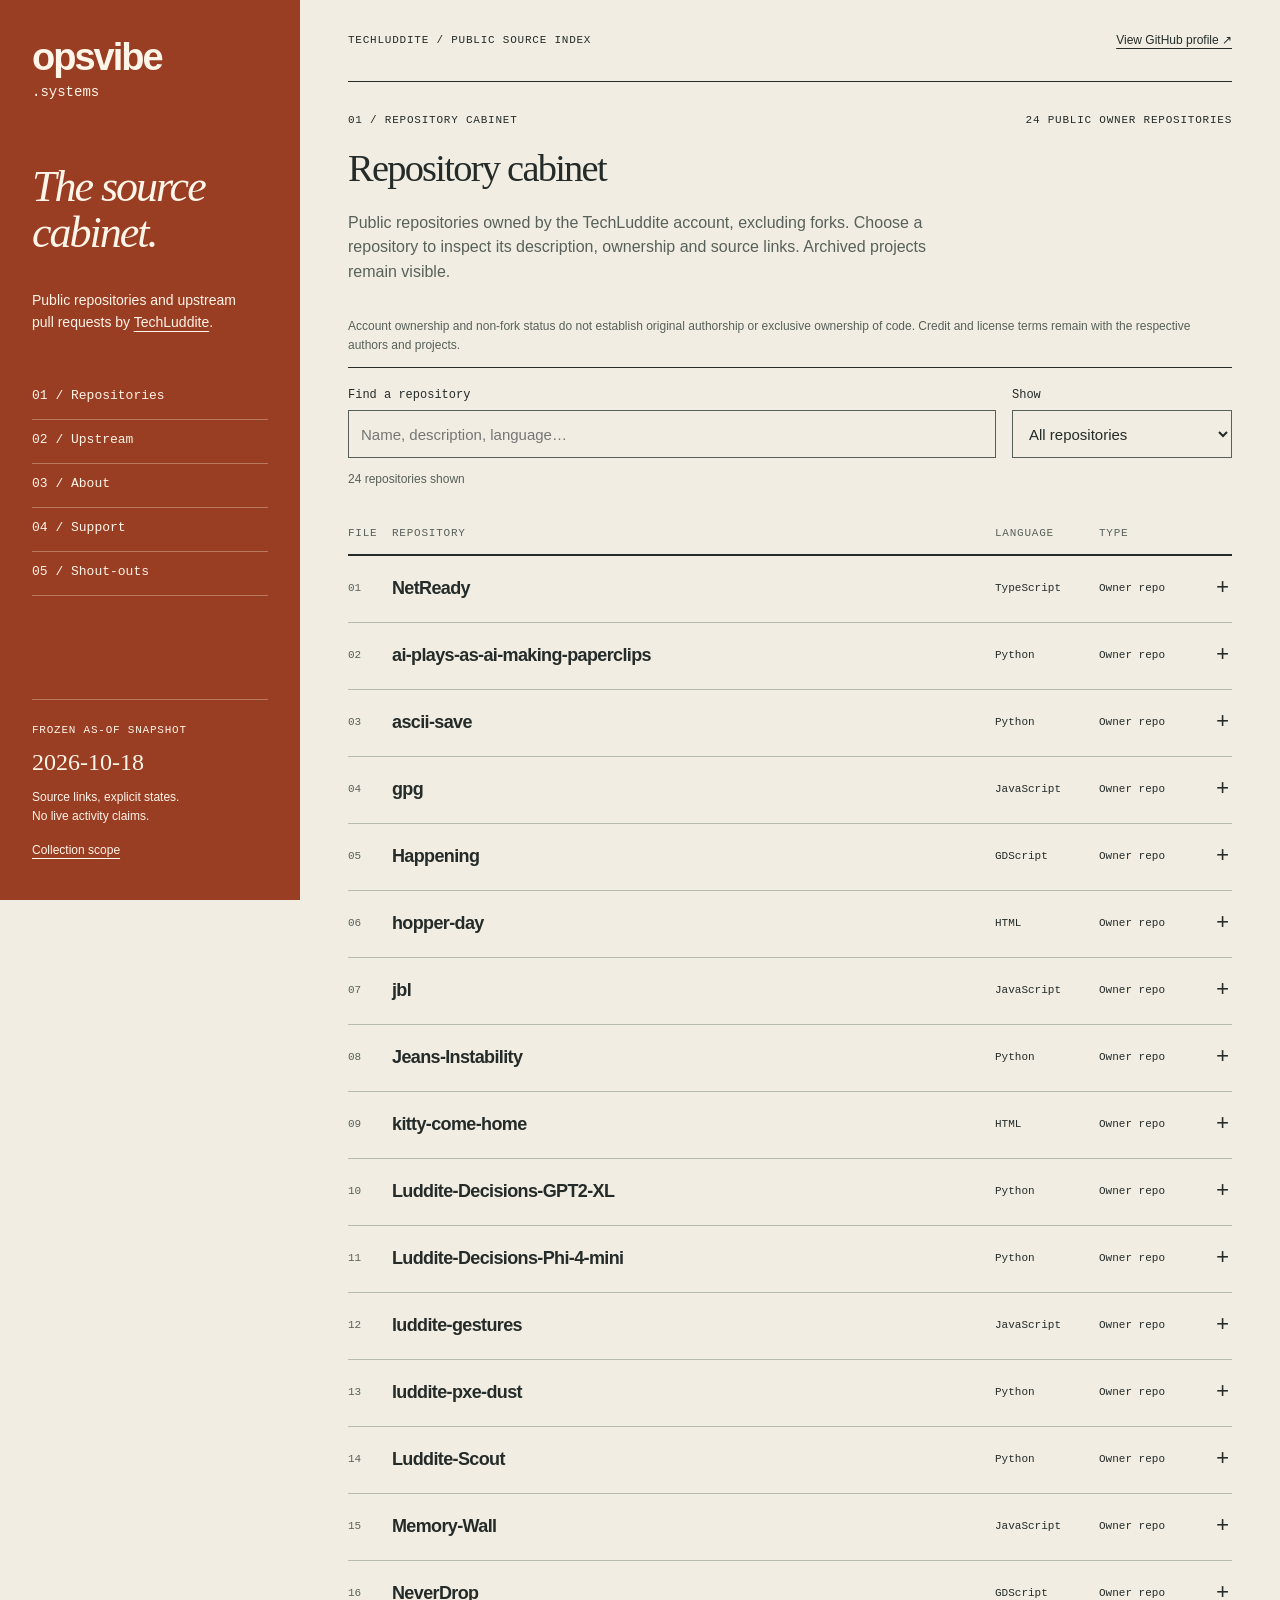
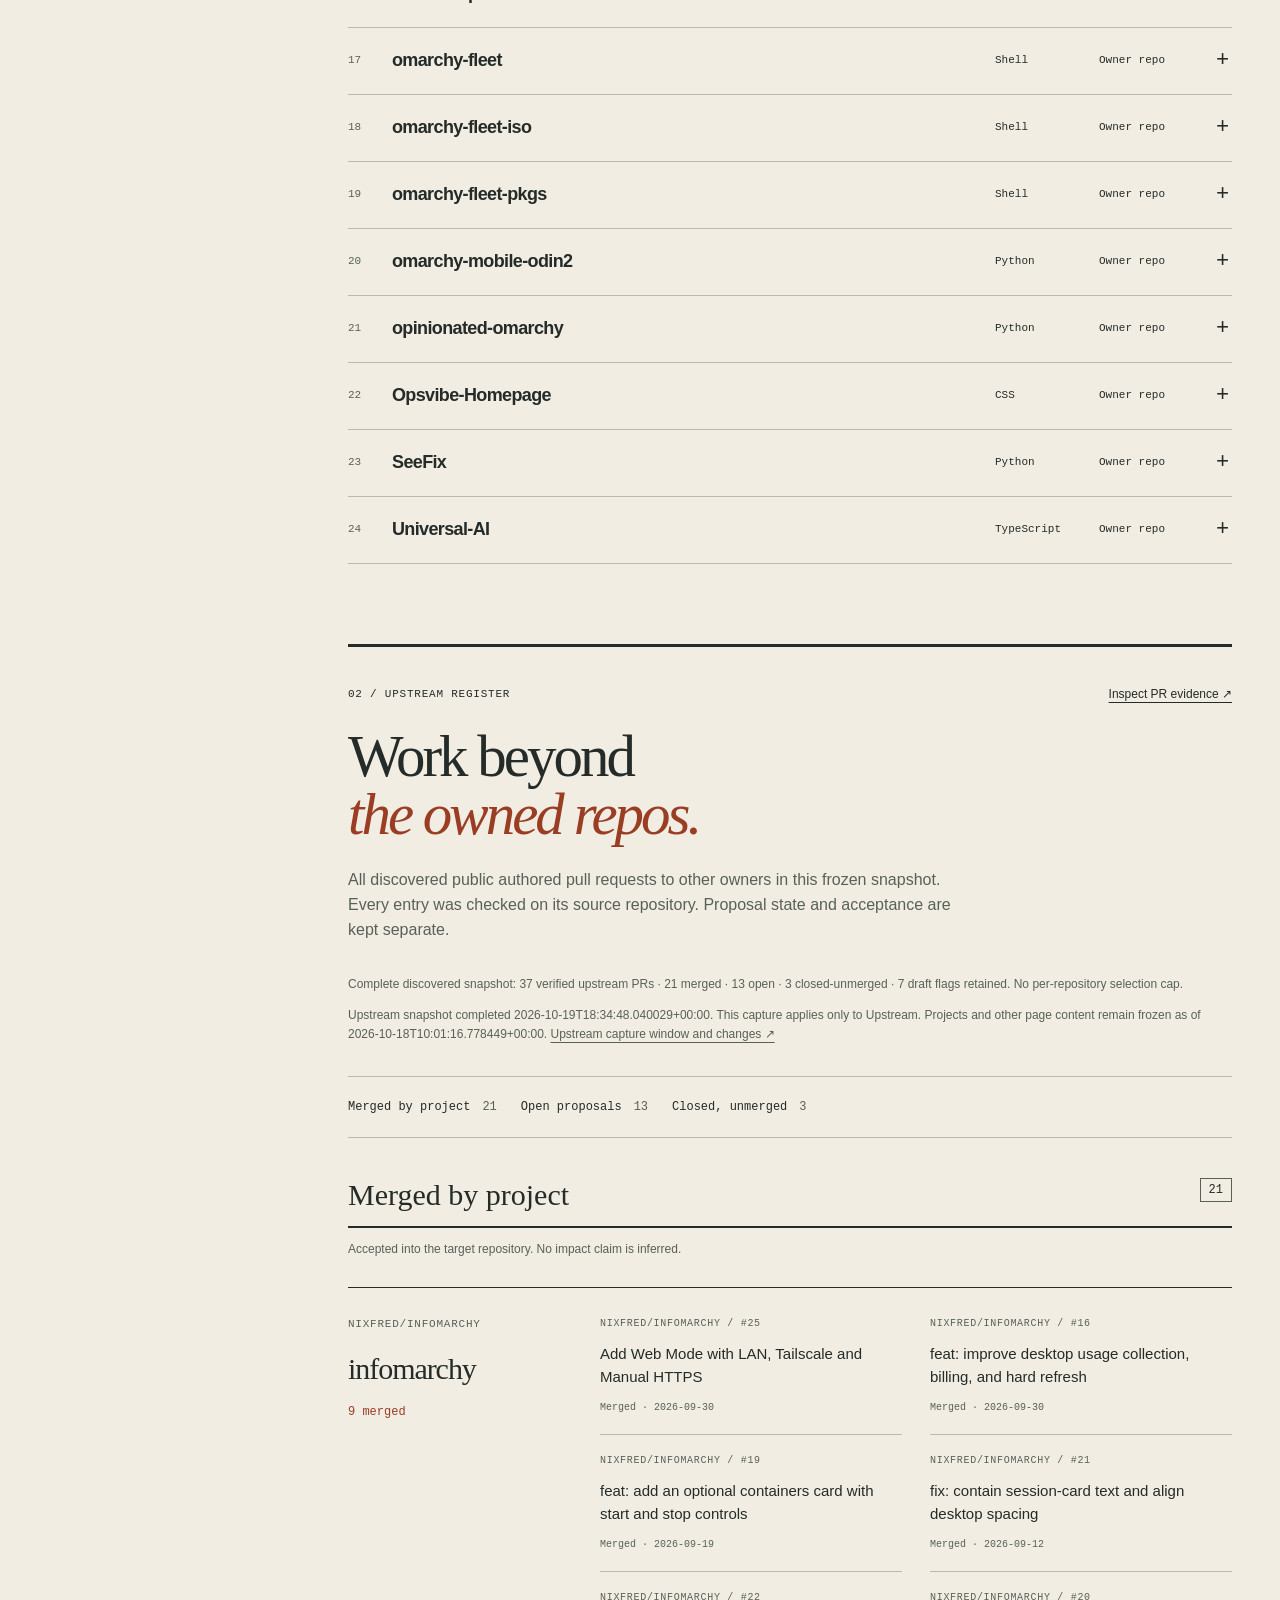
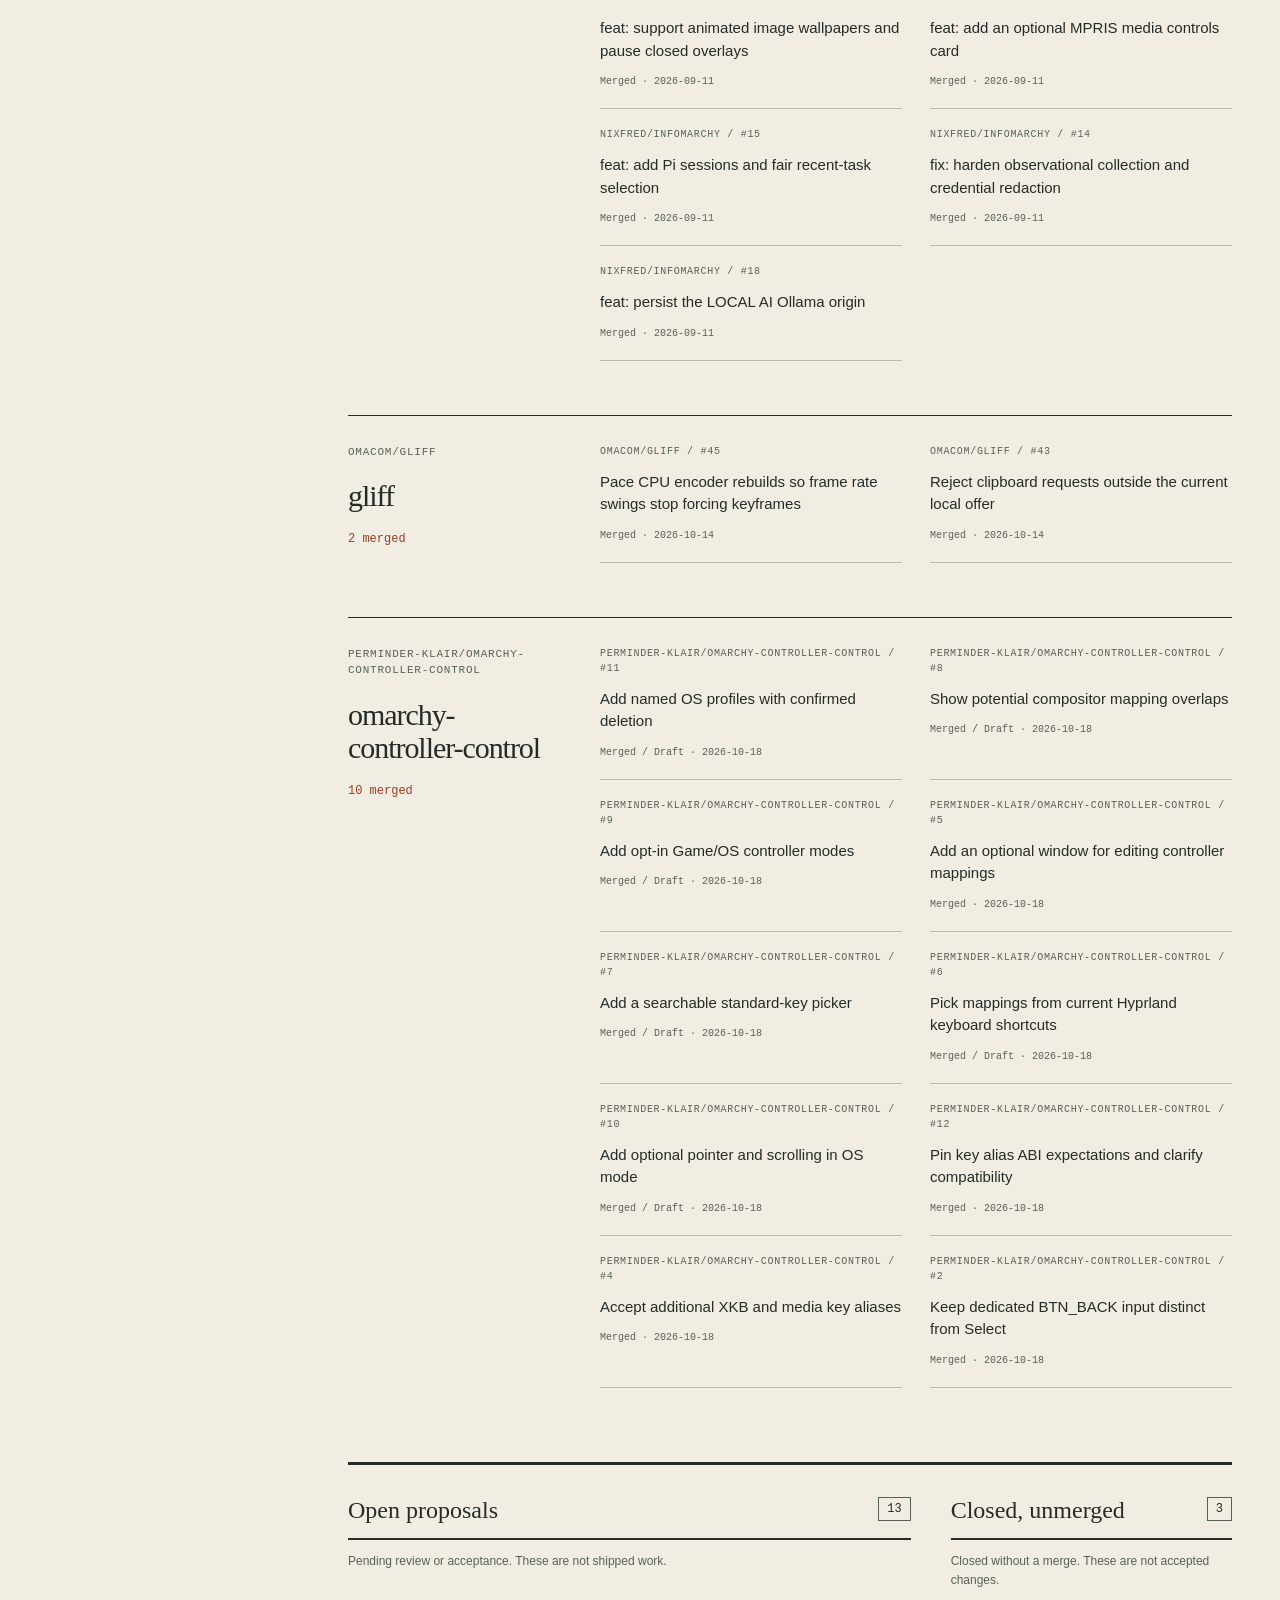
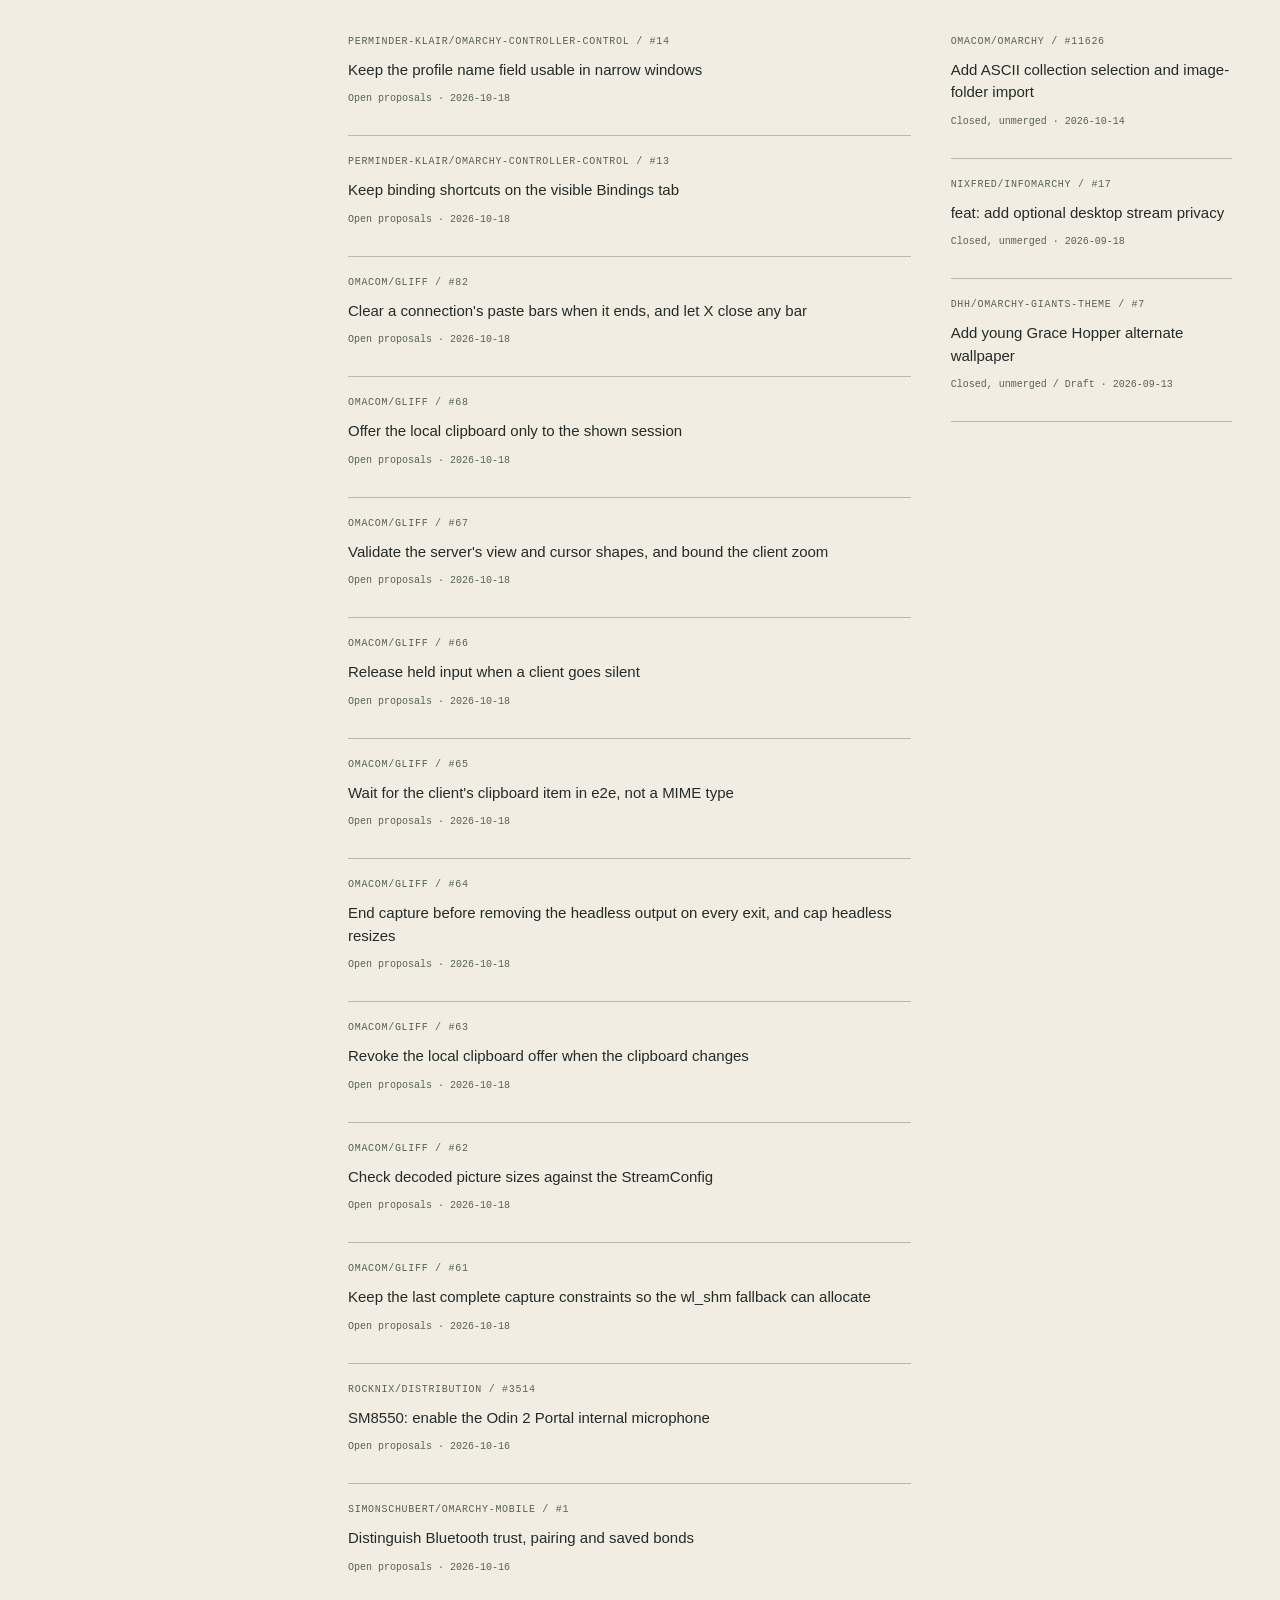
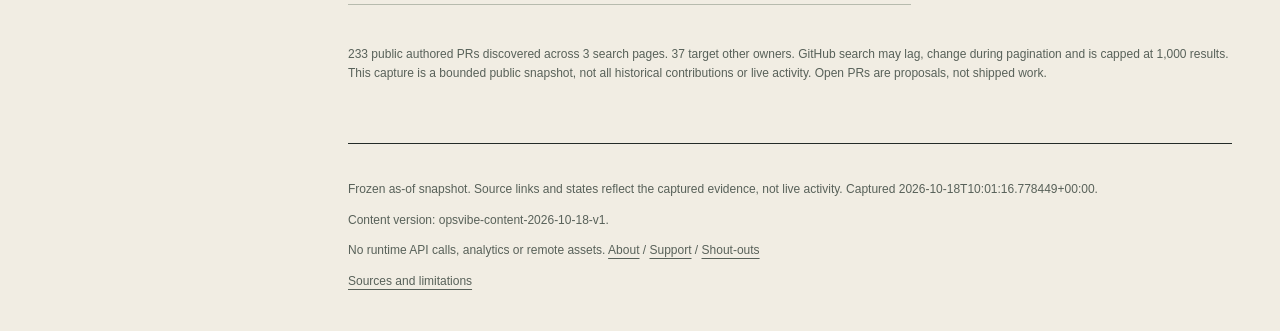
==== commit fd5d438e: "content: refresh upstream evidence on deployed homepage" ====
--- a/index.html
+++ b/index.html
@@ -1 +1 @@
-<!doctype html><html lang="en"><head><meta charset="utf-8"><meta name="viewport" content="width=device-width,initial-scale=1"><meta name="description" content="A frozen public-source repository cabinet and verified upstream PR register for TechLuddite."><title>The Source Cabinet | OpsVibe</title><link rel="icon" href="favicon.svg"><link rel="stylesheet" href="styles.css"></head><body><a class="skip" href="#projects">Skip to repository cabinet</a><aside class="rail"><a class="brand" href="index.html">opsvibe<span>.systems</span></a><div class="rail-title">The source<br>cabinet.</div><p>Public repositories and upstream pull requests by <a href="https://github.com/TechLuddite">TechLuddite</a>.</p><nav aria-label="Sections"><a href="index.html#projects">01 / Repositories</a><a href="index.html#upstream">02 / Upstream</a><a href="notes.html#about">03 / About</a><a href="notes.html#support">04 / Support</a><a href="notes.html#shoutouts">05 / Shout-outs</a></nav><div class="snapshot"><span class="label">Frozen as-of snapshot</span><time datetime="2026-10-18T10:01:16.778449+00:00">2026-10-18</time><p>Source links, explicit states.<br>No live activity claims.</p><a href="evidence/coverage.json">Collection scope</a></div></aside><main><header class="page-head"><span class="label">TechLuddite / Public source index</span><a href="https://github.com/TechLuddite">View GitHub profile ↗</a></header><section id="projects" tabindex="-1"><div class="section-top"><p class="label">01 / Repository cabinet</p><p class="label">24 public owner repositories</p></div><h1>Repository cabinet</h1><p class="intro">Public repositories owned by the TechLuddite account, excluding forks. Choose a repository to inspect its description, ownership and source links. Archived projects remain visible.</p><p class="fine">Account ownership and non-fork status do not establish original authorship or exclusive ownership of code. Credit and license terms remain with the respective authors and projects.</p><div class="controls"><label for="search">Find a repository<input id="search" type="search" placeholder="Name, description, language…" autocomplete="off"></label><label for="scope">Show<select id="scope"><option value="all">All repositories</option><option value="archived">Archived</option><option value="website">Homepage linked</option></select></label></div><p id="count" class="fine" role="status">24 repositories shown</p><div class="ledger-head label"><span>File</span><span>Repository</span><span>Language</span><span>Type</span><span></span></div><details class="dossier" data-archived="false" data-website="true"><summary><span class="serial">01</span><span class="repo-name">NetReady</span><span class="language">TypeScript</span><span class="kind">Owner repo</span><span class="expand" aria-hidden="true"></span></summary><div class="dossier-body"><p class="description">Browser-based network diagnostics with measured results, clear failure reasons, and rule-based troubleshooting.</p><dl><div><dt>Account owner</dt><dd>TechLuddite</dd></div><div><dt>Repository type</dt><dd>Owner repo</dd></div><div><dt>Last push (UTC)</dt><dd>2026-10-11T06:45:31Z</dd></div></dl><div class="links"><a href="https://github.com/TechLuddite/NetReady">Repository source</a><a href="https://techluddite.github.io/NetReady/">Repository homepage</a></div><p class="fine">Homepage links are supplied by repository metadata. Availability is not tested. Account ownership and non-fork status do not establish original authorship or exclusive ownership of code. Credit and license terms remain with the respective authors and projects.</p></div></details><details class="dossier" data-archived="false" data-website="false"><summary><span class="serial">02</span><span class="repo-name">ai-plays-as-ai-making-paperclips</span><span class="language">Python</span><span class="kind">Owner repo</span><span class="expand" aria-hidden="true"></span></summary><div class="dossier-body"><p class="description">A local LLM agent (Ollama + ReAct) playing Universal Paperclips via DOM automation — no API required</p><dl><div><dt>Account owner</dt><dd>TechLuddite</dd></div><div><dt>Repository type</dt><dd>Owner repo</dd></div><div><dt>Last push (UTC)</dt><dd>2026-08-16T16:11:24Z</dd></div></dl><div class="links"><a href="https://github.com/TechLuddite/ai-plays-as-ai-making-paperclips">Repository source</a></div><p class="fine">Homepage links are supplied by repository metadata. Availability is not tested. Account ownership and non-fork status do not establish original authorship or exclusive ownership of code. Credit and license terms remain with the respective authors and projects.</p></div></details><details class="dossier" data-archived="false" data-website="false"><summary><span class="serial">03</span><span class="repo-name">ascii-save</span><span class="language">Python</span><span class="kind">Owner repo</span><span class="expand" aria-hidden="true"></span></summary><div class="dossier-body"><p class="description">ASCII and braille screensaver workshop for Omarchy, seeded with the complete Giants collection</p><dl><div><dt>Account owner</dt><dd>TechLuddite</dd></div><div><dt>Repository type</dt><dd>Owner repo</dd></div><div><dt>Last push (UTC)</dt><dd>2026-10-02T10:07:02Z</dd></div></dl><div class="links"><a href="https://github.com/TechLuddite/ascii-save">Repository source</a></div><p class="fine">Homepage links are supplied by repository metadata. Availability is not tested. Account ownership and non-fork status do not establish original authorship or exclusive ownership of code. Credit and license terms remain with the respective authors and projects.</p></div></details><details class="dossier" data-archived="false" data-website="false"><summary><span class="serial">04</span><span class="repo-name">gpg</span><span class="language">JavaScript</span><span class="kind">Owner repo</span><span class="expand" aria-hidden="true"></span></summary><div class="dossier-body"><p class="description">Grace’s Playground: seven small browser games built with HTML, CSS and JavaScript, with no build step.</p><dl><div><dt>Account owner</dt><dd>TechLuddite</dd></div><div><dt>Repository type</dt><dd>Owner repo</dd></div><div><dt>Last push (UTC)</dt><dd>2026-09-02T13:35:28Z</dd></div></dl><div class="links"><a href="https://github.com/TechLuddite/gpg">Repository source</a></div><p class="fine">Homepage links are supplied by repository metadata. Availability is not tested. Account ownership and non-fork status do not establish original authorship or exclusive ownership of code. Credit and license terms remain with the respective authors and projects.</p></div></details><details class="dossier" data-archived="false" data-website="false"><summary><span class="serial">05</span><span class="repo-name">Happening</span><span class="language">GDScript</span><span class="kind">Owner repo</span><span class="expand" aria-hidden="true"></span></summary><div class="dossier-body"><p class="description">Road to Vostok mod that triggers an event on shelter exits and zone travel, with on-screen announcements.</p><dl><div><dt>Account owner</dt><dd>TechLuddite</dd></div><div><dt>Repository type</dt><dd>Owner repo</dd></div><div><dt>Last push (UTC)</dt><dd>2026-10-11T08:56:28Z</dd></div></dl><div class="links"><a href="https://github.com/TechLuddite/Happening">Repository source</a></div><p class="fine">Homepage links are supplied by repository metadata. Availability is not tested. Account ownership and non-fork status do not establish original authorship or exclusive ownership of code. Credit and license terms remain with the respective authors and projects.</p></div></details><details class="dossier" data-archived="false" data-website="true"><summary><span class="serial">06</span><span class="repo-name">hopper-day</span><span class="language">HTML</span><span class="kind">Owner repo</span><span class="expand" aria-hidden="true"></span></summary><div class="dossier-body"><p class="description">An open-source August 14 celebration of making things by talking to computers, inspired by Grace Hopper.</p><dl><div><dt>Account owner</dt><dd>TechLuddite</dd></div><div><dt>Repository type</dt><dd>Owner repo</dd></div><div><dt>Last push (UTC)</dt><dd>2026-09-07T21:39:48Z</dd></div></dl><div class="links"><a href="https://github.com/TechLuddite/hopper-day">Repository source</a><a href="https://techluddite.github.io/hopper-day/">Repository homepage</a></div><p class="fine">Homepage links are supplied by repository metadata. Availability is not tested. Account ownership and non-fork status do not establish original authorship or exclusive ownership of code. Credit and license terms remain with the respective authors and projects.</p></div></details><details class="dossier" data-archived="false" data-website="true"><summary><span class="serial">07</span><span class="repo-name">jbl</span><span class="language">JavaScript</span><span class="kind">Owner repo</span><span class="expand" aria-hidden="true"></span></summary><div class="dossier-body"><p class="description">Joseph’s Battle Lab: a Pokémon damage calculator, battle simulator, Pokédex, stat explorer and family league tracker.</p><dl><div><dt>Account owner</dt><dd>TechLuddite</dd></div><div><dt>Repository type</dt><dd>Owner repo</dd></div><div><dt>Last push (UTC)</dt><dd>2026-08-17T14:57:33Z</dd></div></dl><div class="links"><a href="https://github.com/TechLuddite/jbl">Repository source</a><a href="https://jbl.opsvibe.systems/">Repository homepage</a></div><p class="fine">Homepage links are supplied by repository metadata. Availability is not tested. Account ownership and non-fork status do not establish original authorship or exclusive ownership of code. Credit and license terms remain with the respective authors and projects.</p></div></details><details class="dossier" data-archived="false" data-website="false"><summary><span class="serial">08</span><span class="repo-name">Jeans-Instability</span><span class="language">Python</span><span class="kind">Owner repo</span><span class="expand" aria-hidden="true"></span></summary><div class="dossier-body"><p class="description">Omarchy bar widget: the GitHub repositories of your enabled plugins you have not starred, with a star button for each.</p><dl><div><dt>Account owner</dt><dd>TechLuddite</dd></div><div><dt>Repository type</dt><dd>Owner repo</dd></div><div><dt>Last push (UTC)</dt><dd>2026-10-18T09:20:29Z</dd></div></dl><div class="links"><a href="https://github.com/TechLuddite/Jeans-Instability">Repository source</a></div><p class="fine">Homepage links are supplied by repository metadata. Availability is not tested. Account ownership and non-fork status do not establish original authorship or exclusive ownership of code. Credit and license terms remain with the respective authors and projects.</p></div></details><details class="dossier" data-archived="false" data-website="true"><summary><span class="serial">09</span><span class="repo-name">kitty-come-home</span><span class="language">HTML</span><span class="kind">Owner repo</span><span class="expand" aria-hidden="true"></span></summary><div class="dossier-body"><p class="description">A field search protocol for escaped indoor cats, with plans for search coordination and camera triage.</p><dl><div><dt>Account owner</dt><dd>TechLuddite</dd></div><div><dt>Repository type</dt><dd>Owner repo</dd></div><div><dt>Last push (UTC)</dt><dd>2026-09-07T22:57:41Z</dd></div></dl><div class="links"><a href="https://github.com/TechLuddite/kitty-come-home">Repository source</a><a href="https://kittycomehome.org/">Repository homepage</a></div><p class="fine">Homepage links are supplied by repository metadata. Availability is not tested. Account ownership and non-fork status do not establish original authorship or exclusive ownership of code. Credit and license terms remain with the respective authors and projects.</p></div></details><details class="dossier" data-archived="false" data-website="false"><summary><span class="serial">10</span><span class="repo-name">Luddite-Decisions-GPT2-XL</span><span class="language">Python</span><span class="kind">Owner repo</span><span class="expand" aria-hidden="true"></span></summary><div class="dossier-body"><p class="description">One-pass decision model built on GPT-2 XL that scores multiple-choice options without generating text.</p><dl><div><dt>Account owner</dt><dd>TechLuddite</dd></div><div><dt>Repository type</dt><dd>Owner repo</dd></div><div><dt>Last push (UTC)</dt><dd>2026-10-01T01:41:12Z</dd></div></dl><div class="links"><a href="https://github.com/TechLuddite/Luddite-Decisions-GPT2-XL">Repository source</a></div><p class="fine">Homepage links are supplied by repository metadata. Availability is not tested. Account ownership and non-fork status do not establish original authorship or exclusive ownership of code. Credit and license terms remain with the respective authors and projects.</p></div></details><details class="dossier" data-archived="false" data-website="false"><summary><span class="serial">11</span><span class="repo-name">Luddite-Decisions-Phi-4-mini</span><span class="language">Python</span><span class="kind">Owner repo</span><span class="expand" aria-hidden="true"></span></summary><div class="dossier-body"><p class="description">One-pass decision model built on Phi-4-mini-instruct that scores multiple-choice options without generating text.</p><dl><div><dt>Account owner</dt><dd>TechLuddite</dd></div><div><dt>Repository type</dt><dd>Owner repo</dd></div><div><dt>Last push (UTC)</dt><dd>2026-10-01T01:41:14Z</dd></div></dl><div class="links"><a href="https://github.com/TechLuddite/Luddite-Decisions-Phi-4-mini">Repository source</a></div><p class="fine">Homepage links are supplied by repository metadata. Availability is not tested. Account ownership and non-fork status do not establish original authorship or exclusive ownership of code. Credit and license terms remain with the respective authors and projects.</p></div></details><details class="dossier" data-archived="false" data-website="false"><summary><span class="serial">12</span><span class="repo-name">luddite-gestures</span><span class="language">JavaScript</span><span class="kind">Owner repo</span><span class="expand" aria-hidden="true"></span></summary><div class="dossier-body"><p class="description">A panel for editing Hyprland touchpad gestures on Omarchy, and for telling you which of your swipes will never fire.</p><dl><div><dt>Account owner</dt><dd>TechLuddite</dd></div><div><dt>Repository type</dt><dd>Owner repo</dd></div><div><dt>Last push (UTC)</dt><dd>2026-10-18T09:24:56Z</dd></div></dl><div class="links"><a href="https://github.com/TechLuddite/luddite-gestures">Repository source</a></div><p class="fine">Homepage links are supplied by repository metadata. Availability is not tested. Account ownership and non-fork status do not establish original authorship or exclusive ownership of code. Credit and license terms remain with the respective authors and projects.</p></div></details><details class="dossier" data-archived="false" data-website="false"><summary><span class="serial">13</span><span class="repo-name">luddite-pxe-dust</span><span class="language">Python</span><span class="kind">Owner repo</span><span class="expand" aria-hidden="true"></span></summary><div class="dossier-body"><p class="description">Experimental Omarchy plugin for serving an interactive installer over PXE to wired UEFI x86-64 machines, with Ethernet or Wi-Fi hosting.</p><dl><div><dt>Account owner</dt><dd>TechLuddite</dd></div><div><dt>Repository type</dt><dd>Owner repo</dd></div><div><dt>Last push (UTC)</dt><dd>2026-10-18T09:27:18Z</dd></div></dl><div class="links"><a href="https://github.com/TechLuddite/luddite-pxe-dust">Repository source</a></div><p class="fine">Homepage links are supplied by repository metadata. Availability is not tested. Account ownership and non-fork status do not establish original authorship or exclusive ownership of code. Credit and license terms remain with the respective authors and projects.</p></div></details><details class="dossier" data-archived="false" data-website="true"><summary><span class="serial">14</span><span class="repo-name">Luddite-Scout</span><span class="language">Python</span><span class="kind">Owner repo</span><span class="expand" aria-hidden="true"></span></summary><div class="dossier-body"><p class="description">Pre-flight safety check for untrusted GitHub repos, before you let an agent near them.</p><dl><div><dt>Account owner</dt><dd>TechLuddite</dd></div><div><dt>Repository type</dt><dd>Owner repo</dd></div><div><dt>Last push (UTC)</dt><dd>2026-10-18T09:20:44Z</dd></div></dl><div class="links"><a href="https://github.com/TechLuddite/Luddite-Scout">Repository source</a><a href="https://techluddite.github.io/Luddite-Scout/">Repository homepage</a></div><p class="fine">Homepage links are supplied by repository metadata. Availability is not tested. Account ownership and non-fork status do not establish original authorship or exclusive ownership of code. Credit and license terms remain with the respective authors and projects.</p></div></details><details class="dossier" data-archived="false" data-website="true"><summary><span class="serial">15</span><span class="repo-name">Memory-Wall</span><span class="language">JavaScript</span><span class="kind">Owner repo</span><span class="expand" aria-hidden="true"></span></summary><div class="dossier-body"><p class="description">An open, sourced index of NPU and accelerator, DRAM, and storage research, standards, history and economics.</p><dl><div><dt>Account owner</dt><dd>TechLuddite</dd></div><div><dt>Repository type</dt><dd>Owner repo</dd></div><div><dt>Last push (UTC)</dt><dd>2026-08-06T06:05:13Z</dd></div></dl><div class="links"><a href="https://github.com/TechLuddite/Memory-Wall">Repository source</a><a href="https://memory-wall.opsvibe.systems/">Repository homepage</a></div><p class="fine">Homepage links are supplied by repository metadata. Availability is not tested. Account ownership and non-fork status do not establish original authorship or exclusive ownership of code. Credit and license terms remain with the respective authors and projects.</p></div></details><details class="dossier" data-archived="false" data-website="false"><summary><span class="serial">16</span><span class="repo-name">NeverDrop</span><span class="language">GDScript</span><span class="kind">Owner repo</span><span class="expand" aria-hidden="true"></span></summary><div class="dossier-body"><p class="description">Road to Vostok mod that prevents collision drops of held items and recovers loose items knocked outside shelters.</p><dl><div><dt>Account owner</dt><dd>TechLuddite</dd></div><div><dt>Repository type</dt><dd>Owner repo</dd></div><div><dt>Last push (UTC)</dt><dd>2026-10-11T20:13:33Z</dd></div></dl><div class="links"><a href="https://github.com/TechLuddite/NeverDrop">Repository source</a></div><p class="fine">Homepage links are supplied by repository metadata. Availability is not tested. Account ownership and non-fork status do not establish original authorship or exclusive ownership of code. Credit and license terms remain with the respective authors and projects.</p></div></details><details class="dossier" data-archived="false" data-website="true"><summary><span class="serial">17</span><span class="repo-name">omarchy-fleet</span><span class="language">Shell</span><span class="kind">Owner repo</span><span class="expand" aria-hidden="true"></span></summary><div class="dossier-body"><p class="description">Omarchy Linux distribution, with a manual covering applications and configuration.</p><dl><div><dt>Account owner</dt><dd>TechLuddite</dd></div><div><dt>Repository type</dt><dd>Owner repo</dd></div><div><dt>Last push (UTC)</dt><dd>2026-09-16T17:59:51Z</dd></div></dl><div class="links"><a href="https://github.com/TechLuddite/omarchy-fleet">Repository source</a><a href="https://omarchy.org">Repository homepage</a></div><p class="fine">Homepage links are supplied by repository metadata. Availability is not tested. Account ownership and non-fork status do not establish original authorship or exclusive ownership of code. Credit and license terms remain with the respective authors and projects.</p></div></details><details class="dossier" data-archived="false" data-website="false"><summary><span class="serial">18</span><span class="repo-name">omarchy-fleet-iso</span><span class="language">Shell</span><span class="kind">Owner repo</span><span class="expand" aria-hidden="true"></span></summary><div class="dossier-body"><p class="description">Omarchy ISO build and installer sources, including documented checksum verification and autoinstall configuration.</p><dl><div><dt>Account owner</dt><dd>TechLuddite</dd></div><div><dt>Repository type</dt><dd>Owner repo</dd></div><div><dt>Last push (UTC)</dt><dd>2026-09-16T18:13:53Z</dd></div></dl><div class="links"><a href="https://github.com/TechLuddite/omarchy-fleet-iso">Repository source</a></div><p class="fine">Homepage links are supplied by repository metadata. Availability is not tested. Account ownership and non-fork status do not establish original authorship or exclusive ownership of code. Credit and license terms remain with the respective authors and projects.</p></div></details><details class="dossier" data-archived="false" data-website="false"><summary><span class="serial">19</span><span class="repo-name">omarchy-fleet-pkgs</span><span class="language">Shell</span><span class="kind">Owner repo</span><span class="expand" aria-hidden="true"></span></summary><div class="dossier-body"><p class="description">Build system for the Omarchy Package Repository. Builds PKGBUILDs from local sources and AUR, signs them, and syncs to production.</p><dl><div><dt>Account owner</dt><dd>TechLuddite</dd></div><div><dt>Repository type</dt><dd>Owner repo</dd></div><div><dt>Last push (UTC)</dt><dd>2026-09-16T02:59:58Z</dd></div></dl><div class="links"><a href="https://github.com/TechLuddite/omarchy-fleet-pkgs">Repository source</a></div><p class="fine">Homepage links are supplied by repository metadata. Availability is not tested. Account ownership and non-fork status do not establish original authorship or exclusive ownership of code. Credit and license terms remain with the respective authors and projects.</p></div></details><details class="dossier" data-archived="false" data-website="false"><summary><span class="serial">20</span><span class="repo-name">omarchy-mobile-odin2</span><span class="language">Python</span><span class="kind">Owner repo</span><span class="expand" aria-hidden="true"></span></summary><div class="dossier-body"><p class="description">Native Omarchy bring-up for AYN Odin 2 Portal, with touch controls and documented hardware verification</p><dl><div><dt>Account owner</dt><dd>TechLuddite</dd></div><div><dt>Repository type</dt><dd>Owner repo</dd></div><div><dt>Last push (UTC)</dt><dd>2026-10-13T18:36:19Z</dd></div></dl><div class="links"><a href="https://github.com/TechLuddite/omarchy-mobile-odin2">Repository source</a></div><p class="fine">Homepage links are supplied by repository metadata. Availability is not tested. Account ownership and non-fork status do not establish original authorship or exclusive ownership of code. Credit and license terms remain with the respective authors and projects.</p></div></details><details class="dossier" data-archived="false" data-website="true"><summary><span class="serial">21</span><span class="repo-name">opinionated-omarchy</span><span class="language">Python</span><span class="kind">Owner repo</span><span class="expand" aria-hidden="true"></span></summary><div class="dossier-body"><p class="description">An Omarchy troubleshooting corpus and public research site supporting an agent skill still under development.</p><dl><div><dt>Account owner</dt><dd>TechLuddite</dd></div><div><dt>Repository type</dt><dd>Owner repo</dd></div><div><dt>Last push (UTC)</dt><dd>2026-10-06T00:32:39Z</dd></div></dl><div class="links"><a href="https://github.com/TechLuddite/opinionated-omarchy">Repository source</a><a href="https://techluddite.github.io/opinionated-omarchy/">Repository homepage</a></div><p class="fine">Homepage links are supplied by repository metadata. Availability is not tested. Account ownership and non-fork status do not establish original authorship or exclusive ownership of code. Credit and license terms remain with the respective authors and projects.</p></div></details><details class="dossier" data-archived="false" data-website="true"><summary><span class="serial">22</span><span class="repo-name">Opsvibe-Homepage</span><span class="language">CSS</span><span class="kind">Owner repo</span><span class="expand" aria-hidden="true"></span></summary><div class="dossier-body"><p class="description">TechLuddite’s static developer homepage with public project listings, search and filters.</p><dl><div><dt>Account owner</dt><dd>TechLuddite</dd></div><div><dt>Repository type</dt><dd>Owner repo</dd></div><div><dt>Last push (UTC)</dt><dd>2026-09-22T06:56:39Z</dd></div></dl><div class="links"><a href="https://github.com/TechLuddite/Opsvibe-Homepage">Repository source</a><a href="https://opsvibe.systems/">Repository homepage</a></div><p class="fine">Homepage links are supplied by repository metadata. Availability is not tested. Account ownership and non-fork status do not establish original authorship or exclusive ownership of code. Credit and license terms remain with the respective authors and projects.</p></div></details><details class="dossier" data-archived="false" data-website="false"><summary><span class="serial">23</span><span class="repo-name">SeeFix</span><span class="language">Python</span><span class="kind">Owner repo</span><span class="expand" aria-hidden="true"></span></summary><div class="dossier-body"><p class="description">Visually verified fixes with reusable code, assets and methods, including Stream Deck Plus and StreamController repairs.</p><dl><div><dt>Account owner</dt><dd>TechLuddite</dd></div><div><dt>Repository type</dt><dd>Owner repo</dd></div><div><dt>Last push (UTC)</dt><dd>2026-10-02T09:49:38Z</dd></div></dl><div class="links"><a href="https://github.com/TechLuddite/SeeFix">Repository source</a></div><p class="fine">Homepage links are supplied by repository metadata. Availability is not tested. Account ownership and non-fork status do not establish original authorship or exclusive ownership of code. Credit and license terms remain with the respective authors and projects.</p></div></details><details class="dossier" data-archived="false" data-website="true"><summary><span class="serial">24</span><span class="repo-name">Universal-AI</span><span class="language">TypeScript</span><span class="kind">Owner repo</span><span class="expand" aria-hidden="true"></span></summary><div class="dossier-body"><p class="description">An optimization idle game with an autonomous Overseer, alongside an independent Godot prototype called The Seed.</p><dl><div><dt>Account owner</dt><dd>TechLuddite</dd></div><div><dt>Repository type</dt><dd>Owner repo</dd></div><div><dt>Last push (UTC)</dt><dd>2026-09-11T08:45:34Z</dd></div></dl><div class="links"><a href="https://github.com/TechLuddite/Universal-AI">Repository source</a><a href="http://paperclips.opsvibe.systems/">Repository homepage</a></div><p class="fine">Homepage links are supplied by repository metadata. Availability is not tested. Account ownership and non-fork status do not establish original authorship or exclusive ownership of code. Credit and license terms remain with the respective authors and projects.</p></div></details><p id="empty" hidden>No matching repositories. Clear the search or choose another scope.</p><noscript><p>Search needs JavaScript. All repositories and expandable dossiers remain available below.</p></noscript></section><section id="upstream"><div class="section-top"><p class="label">02 / Upstream register</p><a href="evidence/verified-upstream-prs.json">Inspect PR evidence ↗</a></div><h2>Work beyond<br><em>the owned repos.</em></h2><p class="intro">All discovered public authored pull requests to other owners in this frozen snapshot. Every entry was checked on its source repository. Proposal state and acceptance are kept separate.</p><p class="fine" id="pr-total">Complete discovered snapshot: 34 verified upstream PRs · 12 merged · 19 open · 3 closed-unmerged · 8 draft flags retained. No per-repository selection cap.</p><div class="upstream-regrouped"><nav class="register-nav" aria-label="Upstream states"><a href="#merged-work">Merged by project <span>12</span></a><a href="#open-work">Open proposals <span>19</span></a><a href="#closed-unmerged-work">Closed, unmerged <span>3</span></a></nav><section class="merged-register" data-state="merged" id="merged-work" aria-labelledby="merged-heading"><h3 class="state-heading" id="merged-heading">Merged by project <span>12</span></h3><p class="fine state-note">Accepted into the target repository. No impact claim is inferred.</p><section class="merged-project" data-repository="nixfred/infomarchy" aria-labelledby="merged-project-1"><header class="project-heading"><p class="label">nixfred/infomarchy</p><h4 id="merged-project-1"><a href="https://github.com/nixfred/infomarchy">infomarchy</a></h4><p class="project-count">9 merged</p></header><div class="merged-entries"><article class="pr"><p class="label">nixfred/infomarchy / #25</p><h5><a href="https://github.com/nixfred/infomarchy/pull/25">Add Web Mode with LAN, Tailscale and Manual HTTPS</a></h5><p class="fine">Merged · 2026-09-30</p></article><article class="pr"><p class="label">nixfred/infomarchy / #16</p><h5><a href="https://github.com/nixfred/infomarchy/pull/16">feat: improve desktop usage collection, billing, and hard refresh</a></h5><p class="fine">Merged · 2026-09-30</p></article><article class="pr"><p class="label">nixfred/infomarchy / #19</p><h5><a href="https://github.com/nixfred/infomarchy/pull/19">feat: add an optional containers card with start and stop controls</a></h5><p class="fine">Merged · 2026-09-19</p></article><article class="pr"><p class="label">nixfred/infomarchy / #21</p><h5><a href="https://github.com/nixfred/infomarchy/pull/21">fix: contain session-card text and align desktop spacing</a></h5><p class="fine">Merged · 2026-09-12</p></article><article class="pr"><p class="label">nixfred/infomarchy / #22</p><h5><a href="https://github.com/nixfred/infomarchy/pull/22">feat: support animated image wallpapers and pause closed overlays</a></h5><p class="fine">Merged · 2026-09-11</p></article><article class="pr"><p class="label">nixfred/infomarchy / #20</p><h5><a href="https://github.com/nixfred/infomarchy/pull/20">feat: add an optional MPRIS media controls card</a></h5><p class="fine">Merged · 2026-09-11</p></article><article class="pr"><p class="label">nixfred/infomarchy / #15</p><h5><a href="https://github.com/nixfred/infomarchy/pull/15">feat: add Pi sessions and fair recent-task selection</a></h5><p class="fine">Merged · 2026-09-11</p></article><article class="pr"><p class="label">nixfred/infomarchy / #14</p><h5><a href="https://github.com/nixfred/infomarchy/pull/14">fix: harden observational collection and credential redaction</a></h5><p class="fine">Merged · 2026-09-11</p></article><article class="pr"><p class="label">nixfred/infomarchy / #18</p><h5><a href="https://github.com/nixfred/infomarchy/pull/18">feat: persist the LOCAL AI Ollama origin</a></h5><p class="fine">Merged · 2026-09-11</p></article></div></section><section class="merged-project" data-repository="omacom/gliff" aria-labelledby="merged-project-2"><header class="project-heading"><p class="label">omacom/gliff</p><h4 id="merged-project-2"><a href="https://github.com/omacom/gliff">gliff</a></h4><p class="project-count">2 merged</p></header><div class="merged-entries"><article class="pr"><p class="label">omacom/gliff / #45</p><h5><a href="https://github.com/omacom/gliff/pull/45">Pace CPU encoder rebuilds so frame rate swings stop forcing keyframes</a></h5><p class="fine">Merged · 2026-10-14</p></article><article class="pr"><p class="label">omacom/gliff / #43</p><h5><a href="https://github.com/omacom/gliff/pull/43">Reject clipboard requests outside the current local offer</a></h5><p class="fine">Merged · 2026-10-14</p></article></div></section><section class="merged-project" data-repository="perminder-klair/omarchy-controller-control" aria-labelledby="merged-project-3"><header class="project-heading"><p class="label">perminder-klair/omarchy-controller-control</p><h4 id="merged-project-3"><a href="https://github.com/perminder-klair/omarchy-controller-control">omarchy-controller-control</a></h4><p class="project-count">1 merged</p></header><div class="merged-entries"><article class="pr"><p class="label">perminder-klair/omarchy-controller-control / #2</p><h5><a href="https://github.com/perminder-klair/omarchy-controller-control/pull/2">Keep dedicated BTN_BACK input distinct from Select</a></h5><p class="fine">Merged · 2026-10-18</p></article></div></section></section><div class="pending-registers"><section class="state-column" data-state="open" id="open-work" aria-labelledby="open-heading"><h3 class="state-heading" id="open-heading">Open proposals <span>19</span></h3><p class="fine state-note">Pending review or acceptance. These are not shipped work.</p><article class="pr"><p class="label">perminder-klair/omarchy-controller-control / #11</p><h4><a href="https://github.com/perminder-klair/omarchy-controller-control/pull/11">Add named OS profiles with confirmed deletion</a></h4><p class="fine">Open proposals / Draft · 2026-10-18</p></article><article class="pr"><p class="label">perminder-klair/omarchy-controller-control / #10</p><h4><a href="https://github.com/perminder-klair/omarchy-controller-control/pull/10">Add optional pointer and scrolling in OS mode</a></h4><p class="fine">Open proposals / Draft · 2026-10-18</p></article><article class="pr"><p class="label">perminder-klair/omarchy-controller-control / #9</p><h4><a href="https://github.com/perminder-klair/omarchy-controller-control/pull/9">Add opt-in Game/OS controller modes</a></h4><p class="fine">Open proposals / Draft · 2026-10-18</p></article><article class="pr"><p class="label">perminder-klair/omarchy-controller-control / #8</p><h4><a href="https://github.com/perminder-klair/omarchy-controller-control/pull/8">Show potential compositor mapping overlaps</a></h4><p class="fine">Open proposals / Draft · 2026-10-18</p></article><article class="pr"><p class="label">perminder-klair/omarchy-controller-control / #7</p><h4><a href="https://github.com/perminder-klair/omarchy-controller-control/pull/7">Add a searchable standard-key picker</a></h4><p class="fine">Open proposals / Draft · 2026-10-18</p></article><article class="pr"><p class="label">perminder-klair/omarchy-controller-control / #6</p><h4><a href="https://github.com/perminder-klair/omarchy-controller-control/pull/6">Pick mappings from current Hyprland keyboard shortcuts</a></h4><p class="fine">Open proposals / Draft · 2026-10-18</p></article><article class="pr"><p class="label">perminder-klair/omarchy-controller-control / #5</p><h4><a href="https://github.com/perminder-klair/omarchy-controller-control/pull/5">Add an optional window for editing controller mappings</a></h4><p class="fine">Open proposals / Draft · 2026-10-18</p></article><article class="pr"><p class="label">perminder-klair/omarchy-controller-control / #4</p><h4><a href="https://github.com/perminder-klair/omarchy-controller-control/pull/4">Accept additional XKB and media key aliases</a></h4><p class="fine">Open proposals · 2026-10-18</p></article><article class="pr"><p class="label">omacom/gliff / #82</p><h4><a href="https://github.com/omacom/gliff/pull/82">Clear a connection&#x27;s paste bars when it ends, and let X close any bar</a></h4><p class="fine">Open proposals · 2026-10-18</p></article><article class="pr"><p class="label">omacom/gliff / #68</p><h4><a href="https://github.com/omacom/gliff/pull/68">Offer the local clipboard only to the shown session</a></h4><p class="fine">Open proposals · 2026-10-18</p></article><article class="pr"><p class="label">omacom/gliff / #67</p><h4><a href="https://github.com/omacom/gliff/pull/67">Validate the server&#x27;s view and cursor shapes, and bound the client zoom</a></h4><p class="fine">Open proposals · 2026-10-18</p></article><article class="pr"><p class="label">omacom/gliff / #66</p><h4><a href="https://github.com/omacom/gliff/pull/66">Release held input when a client goes silent</a></h4><p class="fine">Open proposals · 2026-10-18</p></article><article class="pr"><p class="label">omacom/gliff / #65</p><h4><a href="https://github.com/omacom/gliff/pull/65">Wait for the client&#x27;s clipboard item in e2e, not a MIME type</a></h4><p class="fine">Open proposals · 2026-10-18</p></article><article class="pr"><p class="label">omacom/gliff / #64</p><h4><a href="https://github.com/omacom/gliff/pull/64">End capture before removing the headless output on every exit, and cap headless resizes</a></h4><p class="fine">Open proposals · 2026-10-18</p></article><article class="pr"><p class="label">omacom/gliff / #63</p><h4><a href="https://github.com/omacom/gliff/pull/63">Revoke the local clipboard offer when the clipboard changes</a></h4><p class="fine">Open proposals · 2026-10-18</p></article><article class="pr"><p class="label">omacom/gliff / #62</p><h4><a href="https://github.com/omacom/gliff/pull/62">Check decoded picture sizes against the StreamConfig</a></h4><p class="fine">Open proposals · 2026-10-18</p></article><article class="pr"><p class="label">omacom/gliff / #61</p><h4><a href="https://github.com/omacom/gliff/pull/61">Keep the last complete capture constraints so the wl_shm fallback can allocate</a></h4><p class="fine">Open proposals · 2026-10-18</p></article><article class="pr"><p class="label">ROCKNIX/distribution / #3514</p><h4><a href="https://github.com/ROCKNIX/distribution/pull/3514">SM8550: enable the Odin 2 Portal internal microphone</a></h4><p class="fine">Open proposals · 2026-10-16</p></article><article class="pr"><p class="label">SimonSchubert/omarchy-mobile / #1</p><h4><a href="https://github.com/SimonSchubert/omarchy-mobile/pull/1">Distinguish Bluetooth trust, pairing and saved bonds</a></h4><p class="fine">Open proposals · 2026-10-16</p></article></section><section class="state-column" data-state="closed-unmerged" id="closed-unmerged-work" aria-labelledby="closed-unmerged-heading"><h3 class="state-heading" id="closed-unmerged-heading">Closed, unmerged <span>3</span></h3><p class="fine state-note">Closed without a merge. These are not accepted changes.</p><article class="pr"><p class="label">omacom/omarchy / #11626</p><h4><a href="https://github.com/omacom/omarchy/pull/11626">Add ASCII collection selection and image-folder import</a></h4><p class="fine">Closed, unmerged · 2026-10-14</p></article><article class="pr"><p class="label">nixfred/infomarchy / #17</p><h4><a href="https://github.com/nixfred/infomarchy/pull/17">feat: add optional desktop stream privacy</a></h4><p class="fine">Closed, unmerged · 2026-09-18</p></article><article class="pr"><p class="label">dhh/omarchy-giants-theme / #7</p><h4><a href="https://github.com/dhh/omarchy-giants-theme/pull/7">Add young Grace Hopper alternate wallpaper</a></h4><p class="fine">Closed, unmerged / Draft · 2026-09-13</p></article></section></div></div><p class="fine">224 public authored PRs discovered across 3 search pages. 34 target other owners. Search can lag and is capped at 1,000 results. This is a frozen public snapshot, not a complete history. No issues or reviews are included.</p></section><footer><p>Frozen as-of snapshot. Source links and states reflect the captured evidence, not live activity. Captured <time datetime="2026-10-18T10:01:16.778449+00:00">2026-10-18T10:01:16.778449+00:00</time>.</p><p>Content version: opsvibe-content-2026-10-18-v1.</p><p>No runtime API calls, analytics or remote assets. <a href="notes.html#about">About</a> / <a href="notes.html#support">Support</a> / <a href="notes.html#shoutouts">Shout-outs</a></p><a href="evidence/coverage.json">Sources and limitations</a></footer><script src="app.js"></script></main></body></html>+<!doctype html><html lang="en"><head><meta charset="utf-8"><meta name="viewport" content="width=device-width,initial-scale=1"><meta name="description" content="A frozen public-source repository cabinet and verified upstream PR register for TechLuddite."><title>The Source Cabinet | OpsVibe</title><link rel="icon" href="favicon.svg"><link rel="stylesheet" href="styles.css"></head><body><a class="skip" href="#projects">Skip to repository cabinet</a><aside class="rail"><a class="brand" href="index.html">opsvibe<span>.systems</span></a><div class="rail-title">The source<br>cabinet.</div><p>Public repositories and upstream pull requests by <a href="https://github.com/TechLuddite">TechLuddite</a>.</p><nav aria-label="Sections"><a href="index.html#projects">01 / Repositories</a><a href="index.html#upstream">02 / Upstream</a><a href="notes.html#about">03 / About</a><a href="notes.html#support">04 / Support</a><a href="notes.html#shoutouts">05 / Shout-outs</a></nav><div class="snapshot"><span class="label">Frozen as-of snapshot</span><time datetime="2026-10-18T10:01:16.778449+00:00">2026-10-18</time><p>Source links, explicit states.<br>No live activity claims.</p><a href="evidence/coverage.json">Collection scope</a></div></aside><main><header class="page-head"><span class="label">TechLuddite / Public source index</span><a href="https://github.com/TechLuddite">View GitHub profile ↗</a></header><section id="projects" tabindex="-1"><div class="section-top"><p class="label">01 / Repository cabinet</p><p class="label">24 public owner repositories</p></div><h1>Repository cabinet</h1><p class="intro">Public repositories owned by the TechLuddite account, excluding forks. Choose a repository to inspect its description, ownership and source links. Archived projects remain visible.</p><p class="fine">Account ownership and non-fork status do not establish original authorship or exclusive ownership of code. Credit and license terms remain with the respective authors and projects.</p><div class="controls"><label for="search">Find a repository<input id="search" type="search" placeholder="Name, description, language…" autocomplete="off"></label><label for="scope">Show<select id="scope"><option value="all">All repositories</option><option value="archived">Archived</option><option value="website">Homepage linked</option></select></label></div><p id="count" class="fine" role="status">24 repositories shown</p><div class="ledger-head label"><span>File</span><span>Repository</span><span>Language</span><span>Type</span><span></span></div><details class="dossier" data-archived="false" data-website="true"><summary><span class="serial">01</span><span class="repo-name">NetReady</span><span class="language">TypeScript</span><span class="kind">Owner repo</span><span class="expand" aria-hidden="true"></span></summary><div class="dossier-body"><p class="description">Browser-based network diagnostics with measured results, clear failure reasons, and rule-based troubleshooting.</p><dl><div><dt>Account owner</dt><dd>TechLuddite</dd></div><div><dt>Repository type</dt><dd>Owner repo</dd></div><div><dt>Last push (UTC)</dt><dd>2026-10-11T06:45:31Z</dd></div></dl><div class="links"><a href="https://github.com/TechLuddite/NetReady">Repository source</a><a href="https://techluddite.github.io/NetReady/">Repository homepage</a></div><p class="fine">Homepage links are supplied by repository metadata. Availability is not tested. Account ownership and non-fork status do not establish original authorship or exclusive ownership of code. Credit and license terms remain with the respective authors and projects.</p></div></details><details class="dossier" data-archived="false" data-website="false"><summary><span class="serial">02</span><span class="repo-name">ai-plays-as-ai-making-paperclips</span><span class="language">Python</span><span class="kind">Owner repo</span><span class="expand" aria-hidden="true"></span></summary><div class="dossier-body"><p class="description">A local LLM agent (Ollama + ReAct) playing Universal Paperclips via DOM automation — no API required</p><dl><div><dt>Account owner</dt><dd>TechLuddite</dd></div><div><dt>Repository type</dt><dd>Owner repo</dd></div><div><dt>Last push (UTC)</dt><dd>2026-08-16T16:11:24Z</dd></div></dl><div class="links"><a href="https://github.com/TechLuddite/ai-plays-as-ai-making-paperclips">Repository source</a></div><p class="fine">Homepage links are supplied by repository metadata. Availability is not tested. Account ownership and non-fork status do not establish original authorship or exclusive ownership of code. Credit and license terms remain with the respective authors and projects.</p></div></details><details class="dossier" data-archived="false" data-website="false"><summary><span class="serial">03</span><span class="repo-name">ascii-save</span><span class="language">Python</span><span class="kind">Owner repo</span><span class="expand" aria-hidden="true"></span></summary><div class="dossier-body"><p class="description">ASCII and braille screensaver workshop for Omarchy, seeded with the complete Giants collection</p><dl><div><dt>Account owner</dt><dd>TechLuddite</dd></div><div><dt>Repository type</dt><dd>Owner repo</dd></div><div><dt>Last push (UTC)</dt><dd>2026-10-02T10:07:02Z</dd></div></dl><div class="links"><a href="https://github.com/TechLuddite/ascii-save">Repository source</a></div><p class="fine">Homepage links are supplied by repository metadata. Availability is not tested. Account ownership and non-fork status do not establish original authorship or exclusive ownership of code. Credit and license terms remain with the respective authors and projects.</p></div></details><details class="dossier" data-archived="false" data-website="false"><summary><span class="serial">04</span><span class="repo-name">gpg</span><span class="language">JavaScript</span><span class="kind">Owner repo</span><span class="expand" aria-hidden="true"></span></summary><div class="dossier-body"><p class="description">Grace’s Playground: seven small browser games built with HTML, CSS and JavaScript, with no build step.</p><dl><div><dt>Account owner</dt><dd>TechLuddite</dd></div><div><dt>Repository type</dt><dd>Owner repo</dd></div><div><dt>Last push (UTC)</dt><dd>2026-09-02T13:35:28Z</dd></div></dl><div class="links"><a href="https://github.com/TechLuddite/gpg">Repository source</a></div><p class="fine">Homepage links are supplied by repository metadata. Availability is not tested. Account ownership and non-fork status do not establish original authorship or exclusive ownership of code. Credit and license terms remain with the respective authors and projects.</p></div></details><details class="dossier" data-archived="false" data-website="false"><summary><span class="serial">05</span><span class="repo-name">Happening</span><span class="language">GDScript</span><span class="kind">Owner repo</span><span class="expand" aria-hidden="true"></span></summary><div class="dossier-body"><p class="description">Road to Vostok mod that triggers an event on shelter exits and zone travel, with on-screen announcements.</p><dl><div><dt>Account owner</dt><dd>TechLuddite</dd></div><div><dt>Repository type</dt><dd>Owner repo</dd></div><div><dt>Last push (UTC)</dt><dd>2026-10-11T08:56:28Z</dd></div></dl><div class="links"><a href="https://github.com/TechLuddite/Happening">Repository source</a></div><p class="fine">Homepage links are supplied by repository metadata. Availability is not tested. Account ownership and non-fork status do not establish original authorship or exclusive ownership of code. Credit and license terms remain with the respective authors and projects.</p></div></details><details class="dossier" data-archived="false" data-website="true"><summary><span class="serial">06</span><span class="repo-name">hopper-day</span><span class="language">HTML</span><span class="kind">Owner repo</span><span class="expand" aria-hidden="true"></span></summary><div class="dossier-body"><p class="description">An open-source August 14 celebration of making things by talking to computers, inspired by Grace Hopper.</p><dl><div><dt>Account owner</dt><dd>TechLuddite</dd></div><div><dt>Repository type</dt><dd>Owner repo</dd></div><div><dt>Last push (UTC)</dt><dd>2026-09-07T21:39:48Z</dd></div></dl><div class="links"><a href="https://github.com/TechLuddite/hopper-day">Repository source</a><a href="https://techluddite.github.io/hopper-day/">Repository homepage</a></div><p class="fine">Homepage links are supplied by repository metadata. Availability is not tested. Account ownership and non-fork status do not establish original authorship or exclusive ownership of code. Credit and license terms remain with the respective authors and projects.</p></div></details><details class="dossier" data-archived="false" data-website="true"><summary><span class="serial">07</span><span class="repo-name">jbl</span><span class="language">JavaScript</span><span class="kind">Owner repo</span><span class="expand" aria-hidden="true"></span></summary><div class="dossier-body"><p class="description">Joseph’s Battle Lab: a Pokémon damage calculator, battle simulator, Pokédex, stat explorer and family league tracker.</p><dl><div><dt>Account owner</dt><dd>TechLuddite</dd></div><div><dt>Repository type</dt><dd>Owner repo</dd></div><div><dt>Last push (UTC)</dt><dd>2026-08-17T14:57:33Z</dd></div></dl><div class="links"><a href="https://github.com/TechLuddite/jbl">Repository source</a><a href="https://jbl.opsvibe.systems/">Repository homepage</a></div><p class="fine">Homepage links are supplied by repository metadata. Availability is not tested. Account ownership and non-fork status do not establish original authorship or exclusive ownership of code. Credit and license terms remain with the respective authors and projects.</p></div></details><details class="dossier" data-archived="false" data-website="false"><summary><span class="serial">08</span><span class="repo-name">Jeans-Instability</span><span class="language">Python</span><span class="kind">Owner repo</span><span class="expand" aria-hidden="true"></span></summary><div class="dossier-body"><p class="description">Omarchy bar widget: the GitHub repositories of your enabled plugins you have not starred, with a star button for each.</p><dl><div><dt>Account owner</dt><dd>TechLuddite</dd></div><div><dt>Repository type</dt><dd>Owner repo</dd></div><div><dt>Last push (UTC)</dt><dd>2026-10-18T09:20:29Z</dd></div></dl><div class="links"><a href="https://github.com/TechLuddite/Jeans-Instability">Repository source</a></div><p class="fine">Homepage links are supplied by repository metadata. Availability is not tested. Account ownership and non-fork status do not establish original authorship or exclusive ownership of code. Credit and license terms remain with the respective authors and projects.</p></div></details><details class="dossier" data-archived="false" data-website="true"><summary><span class="serial">09</span><span class="repo-name">kitty-come-home</span><span class="language">HTML</span><span class="kind">Owner repo</span><span class="expand" aria-hidden="true"></span></summary><div class="dossier-body"><p class="description">A field search protocol for escaped indoor cats, with plans for search coordination and camera triage.</p><dl><div><dt>Account owner</dt><dd>TechLuddite</dd></div><div><dt>Repository type</dt><dd>Owner repo</dd></div><div><dt>Last push (UTC)</dt><dd>2026-09-07T22:57:41Z</dd></div></dl><div class="links"><a href="https://github.com/TechLuddite/kitty-come-home">Repository source</a><a href="https://kittycomehome.org/">Repository homepage</a></div><p class="fine">Homepage links are supplied by repository metadata. Availability is not tested. Account ownership and non-fork status do not establish original authorship or exclusive ownership of code. Credit and license terms remain with the respective authors and projects.</p></div></details><details class="dossier" data-archived="false" data-website="false"><summary><span class="serial">10</span><span class="repo-name">Luddite-Decisions-GPT2-XL</span><span class="language">Python</span><span class="kind">Owner repo</span><span class="expand" aria-hidden="true"></span></summary><div class="dossier-body"><p class="description">One-pass decision model built on GPT-2 XL that scores multiple-choice options without generating text.</p><dl><div><dt>Account owner</dt><dd>TechLuddite</dd></div><div><dt>Repository type</dt><dd>Owner repo</dd></div><div><dt>Last push (UTC)</dt><dd>2026-10-01T01:41:12Z</dd></div></dl><div class="links"><a href="https://github.com/TechLuddite/Luddite-Decisions-GPT2-XL">Repository source</a></div><p class="fine">Homepage links are supplied by repository metadata. Availability is not tested. Account ownership and non-fork status do not establish original authorship or exclusive ownership of code. Credit and license terms remain with the respective authors and projects.</p></div></details><details class="dossier" data-archived="false" data-website="false"><summary><span class="serial">11</span><span class="repo-name">Luddite-Decisions-Phi-4-mini</span><span class="language">Python</span><span class="kind">Owner repo</span><span class="expand" aria-hidden="true"></span></summary><div class="dossier-body"><p class="description">One-pass decision model built on Phi-4-mini-instruct that scores multiple-choice options without generating text.</p><dl><div><dt>Account owner</dt><dd>TechLuddite</dd></div><div><dt>Repository type</dt><dd>Owner repo</dd></div><div><dt>Last push (UTC)</dt><dd>2026-10-01T01:41:14Z</dd></div></dl><div class="links"><a href="https://github.com/TechLuddite/Luddite-Decisions-Phi-4-mini">Repository source</a></div><p class="fine">Homepage links are supplied by repository metadata. Availability is not tested. Account ownership and non-fork status do not establish original authorship or exclusive ownership of code. Credit and license terms remain with the respective authors and projects.</p></div></details><details class="dossier" data-archived="false" data-website="false"><summary><span class="serial">12</span><span class="repo-name">luddite-gestures</span><span class="language">JavaScript</span><span class="kind">Owner repo</span><span class="expand" aria-hidden="true"></span></summary><div class="dossier-body"><p class="description">A panel for editing Hyprland touchpad gestures on Omarchy, and for telling you which of your swipes will never fire.</p><dl><div><dt>Account owner</dt><dd>TechLuddite</dd></div><div><dt>Repository type</dt><dd>Owner repo</dd></div><div><dt>Last push (UTC)</dt><dd>2026-10-18T09:24:56Z</dd></div></dl><div class="links"><a href="https://github.com/TechLuddite/luddite-gestures">Repository source</a></div><p class="fine">Homepage links are supplied by repository metadata. Availability is not tested. Account ownership and non-fork status do not establish original authorship or exclusive ownership of code. Credit and license terms remain with the respective authors and projects.</p></div></details><details class="dossier" data-archived="false" data-website="false"><summary><span class="serial">13</span><span class="repo-name">luddite-pxe-dust</span><span class="language">Python</span><span class="kind">Owner repo</span><span class="expand" aria-hidden="true"></span></summary><div class="dossier-body"><p class="description">Experimental Omarchy plugin for serving an interactive installer over PXE to wired UEFI x86-64 machines, with Ethernet or Wi-Fi hosting.</p><dl><div><dt>Account owner</dt><dd>TechLuddite</dd></div><div><dt>Repository type</dt><dd>Owner repo</dd></div><div><dt>Last push (UTC)</dt><dd>2026-10-18T09:27:18Z</dd></div></dl><div class="links"><a href="https://github.com/TechLuddite/luddite-pxe-dust">Repository source</a></div><p class="fine">Homepage links are supplied by repository metadata. Availability is not tested. Account ownership and non-fork status do not establish original authorship or exclusive ownership of code. Credit and license terms remain with the respective authors and projects.</p></div></details><details class="dossier" data-archived="false" data-website="true"><summary><span class="serial">14</span><span class="repo-name">Luddite-Scout</span><span class="language">Python</span><span class="kind">Owner repo</span><span class="expand" aria-hidden="true"></span></summary><div class="dossier-body"><p class="description">Pre-flight safety check for untrusted GitHub repos, before you let an agent near them.</p><dl><div><dt>Account owner</dt><dd>TechLuddite</dd></div><div><dt>Repository type</dt><dd>Owner repo</dd></div><div><dt>Last push (UTC)</dt><dd>2026-10-18T09:20:44Z</dd></div></dl><div class="links"><a href="https://github.com/TechLuddite/Luddite-Scout">Repository source</a><a href="https://techluddite.github.io/Luddite-Scout/">Repository homepage</a></div><p class="fine">Homepage links are supplied by repository metadata. Availability is not tested. Account ownership and non-fork status do not establish original authorship or exclusive ownership of code. Credit and license terms remain with the respective authors and projects.</p></div></details><details class="dossier" data-archived="false" data-website="true"><summary><span class="serial">15</span><span class="repo-name">Memory-Wall</span><span class="language">JavaScript</span><span class="kind">Owner repo</span><span class="expand" aria-hidden="true"></span></summary><div class="dossier-body"><p class="description">An open, sourced index of NPU and accelerator, DRAM, and storage research, standards, history and economics.</p><dl><div><dt>Account owner</dt><dd>TechLuddite</dd></div><div><dt>Repository type</dt><dd>Owner repo</dd></div><div><dt>Last push (UTC)</dt><dd>2026-08-06T06:05:13Z</dd></div></dl><div class="links"><a href="https://github.com/TechLuddite/Memory-Wall">Repository source</a><a href="https://memory-wall.opsvibe.systems/">Repository homepage</a></div><p class="fine">Homepage links are supplied by repository metadata. Availability is not tested. Account ownership and non-fork status do not establish original authorship or exclusive ownership of code. Credit and license terms remain with the respective authors and projects.</p></div></details><details class="dossier" data-archived="false" data-website="false"><summary><span class="serial">16</span><span class="repo-name">NeverDrop</span><span class="language">GDScript</span><span class="kind">Owner repo</span><span class="expand" aria-hidden="true"></span></summary><div class="dossier-body"><p class="description">Road to Vostok mod that prevents collision drops of held items and recovers loose items knocked outside shelters.</p><dl><div><dt>Account owner</dt><dd>TechLuddite</dd></div><div><dt>Repository type</dt><dd>Owner repo</dd></div><div><dt>Last push (UTC)</dt><dd>2026-10-11T20:13:33Z</dd></div></dl><div class="links"><a href="https://github.com/TechLuddite/NeverDrop">Repository source</a></div><p class="fine">Homepage links are supplied by repository metadata. Availability is not tested. Account ownership and non-fork status do not establish original authorship or exclusive ownership of code. Credit and license terms remain with the respective authors and projects.</p></div></details><details class="dossier" data-archived="false" data-website="true"><summary><span class="serial">17</span><span class="repo-name">omarchy-fleet</span><span class="language">Shell</span><span class="kind">Owner repo</span><span class="expand" aria-hidden="true"></span></summary><div class="dossier-body"><p class="description">Omarchy Linux distribution, with a manual covering applications and configuration.</p><dl><div><dt>Account owner</dt><dd>TechLuddite</dd></div><div><dt>Repository type</dt><dd>Owner repo</dd></div><div><dt>Last push (UTC)</dt><dd>2026-09-16T17:59:51Z</dd></div></dl><div class="links"><a href="https://github.com/TechLuddite/omarchy-fleet">Repository source</a><a href="https://omarchy.org">Repository homepage</a></div><p class="fine">Homepage links are supplied by repository metadata. Availability is not tested. Account ownership and non-fork status do not establish original authorship or exclusive ownership of code. Credit and license terms remain with the respective authors and projects.</p></div></details><details class="dossier" data-archived="false" data-website="false"><summary><span class="serial">18</span><span class="repo-name">omarchy-fleet-iso</span><span class="language">Shell</span><span class="kind">Owner repo</span><span class="expand" aria-hidden="true"></span></summary><div class="dossier-body"><p class="description">Omarchy ISO build and installer sources, including documented checksum verification and autoinstall configuration.</p><dl><div><dt>Account owner</dt><dd>TechLuddite</dd></div><div><dt>Repository type</dt><dd>Owner repo</dd></div><div><dt>Last push (UTC)</dt><dd>2026-09-16T18:13:53Z</dd></div></dl><div class="links"><a href="https://github.com/TechLuddite/omarchy-fleet-iso">Repository source</a></div><p class="fine">Homepage links are supplied by repository metadata. Availability is not tested. Account ownership and non-fork status do not establish original authorship or exclusive ownership of code. Credit and license terms remain with the respective authors and projects.</p></div></details><details class="dossier" data-archived="false" data-website="false"><summary><span class="serial">19</span><span class="repo-name">omarchy-fleet-pkgs</span><span class="language">Shell</span><span class="kind">Owner repo</span><span class="expand" aria-hidden="true"></span></summary><div class="dossier-body"><p class="description">Build system for the Omarchy Package Repository. Builds PKGBUILDs from local sources and AUR, signs them, and syncs to production.</p><dl><div><dt>Account owner</dt><dd>TechLuddite</dd></div><div><dt>Repository type</dt><dd>Owner repo</dd></div><div><dt>Last push (UTC)</dt><dd>2026-09-16T02:59:58Z</dd></div></dl><div class="links"><a href="https://github.com/TechLuddite/omarchy-fleet-pkgs">Repository source</a></div><p class="fine">Homepage links are supplied by repository metadata. Availability is not tested. Account ownership and non-fork status do not establish original authorship or exclusive ownership of code. Credit and license terms remain with the respective authors and projects.</p></div></details><details class="dossier" data-archived="false" data-website="false"><summary><span class="serial">20</span><span class="repo-name">omarchy-mobile-odin2</span><span class="language">Python</span><span class="kind">Owner repo</span><span class="expand" aria-hidden="true"></span></summary><div class="dossier-body"><p class="description">Native Omarchy bring-up for AYN Odin 2 Portal, with touch controls and documented hardware verification</p><dl><div><dt>Account owner</dt><dd>TechLuddite</dd></div><div><dt>Repository type</dt><dd>Owner repo</dd></div><div><dt>Last push (UTC)</dt><dd>2026-10-13T18:36:19Z</dd></div></dl><div class="links"><a href="https://github.com/TechLuddite/omarchy-mobile-odin2">Repository source</a></div><p class="fine">Homepage links are supplied by repository metadata. Availability is not tested. Account ownership and non-fork status do not establish original authorship or exclusive ownership of code. Credit and license terms remain with the respective authors and projects.</p></div></details><details class="dossier" data-archived="false" data-website="true"><summary><span class="serial">21</span><span class="repo-name">opinionated-omarchy</span><span class="language">Python</span><span class="kind">Owner repo</span><span class="expand" aria-hidden="true"></span></summary><div class="dossier-body"><p class="description">An Omarchy troubleshooting corpus and public research site supporting an agent skill still under development.</p><dl><div><dt>Account owner</dt><dd>TechLuddite</dd></div><div><dt>Repository type</dt><dd>Owner repo</dd></div><div><dt>Last push (UTC)</dt><dd>2026-10-06T00:32:39Z</dd></div></dl><div class="links"><a href="https://github.com/TechLuddite/opinionated-omarchy">Repository source</a><a href="https://techluddite.github.io/opinionated-omarchy/">Repository homepage</a></div><p class="fine">Homepage links are supplied by repository metadata. Availability is not tested. Account ownership and non-fork status do not establish original authorship or exclusive ownership of code. Credit and license terms remain with the respective authors and projects.</p></div></details><details class="dossier" data-archived="false" data-website="true"><summary><span class="serial">22</span><span class="repo-name">Opsvibe-Homepage</span><span class="language">CSS</span><span class="kind">Owner repo</span><span class="expand" aria-hidden="true"></span></summary><div class="dossier-body"><p class="description">TechLuddite’s static developer homepage with public project listings, search and filters.</p><dl><div><dt>Account owner</dt><dd>TechLuddite</dd></div><div><dt>Repository type</dt><dd>Owner repo</dd></div><div><dt>Last push (UTC)</dt><dd>2026-09-22T06:56:39Z</dd></div></dl><div class="links"><a href="https://github.com/TechLuddite/Opsvibe-Homepage">Repository source</a><a href="https://opsvibe.systems/">Repository homepage</a></div><p class="fine">Homepage links are supplied by repository metadata. Availability is not tested. Account ownership and non-fork status do not establish original authorship or exclusive ownership of code. Credit and license terms remain with the respective authors and projects.</p></div></details><details class="dossier" data-archived="false" data-website="false"><summary><span class="serial">23</span><span class="repo-name">SeeFix</span><span class="language">Python</span><span class="kind">Owner repo</span><span class="expand" aria-hidden="true"></span></summary><div class="dossier-body"><p class="description">Visually verified fixes with reusable code, assets and methods, including Stream Deck Plus and StreamController repairs.</p><dl><div><dt>Account owner</dt><dd>TechLuddite</dd></div><div><dt>Repository type</dt><dd>Owner repo</dd></div><div><dt>Last push (UTC)</dt><dd>2026-10-02T09:49:38Z</dd></div></dl><div class="links"><a href="https://github.com/TechLuddite/SeeFix">Repository source</a></div><p class="fine">Homepage links are supplied by repository metadata. Availability is not tested. Account ownership and non-fork status do not establish original authorship or exclusive ownership of code. Credit and license terms remain with the respective authors and projects.</p></div></details><details class="dossier" data-archived="false" data-website="true"><summary><span class="serial">24</span><span class="repo-name">Universal-AI</span><span class="language">TypeScript</span><span class="kind">Owner repo</span><span class="expand" aria-hidden="true"></span></summary><div class="dossier-body"><p class="description">An optimization idle game with an autonomous Overseer, alongside an independent Godot prototype called The Seed.</p><dl><div><dt>Account owner</dt><dd>TechLuddite</dd></div><div><dt>Repository type</dt><dd>Owner repo</dd></div><div><dt>Last push (UTC)</dt><dd>2026-09-11T08:45:34Z</dd></div></dl><div class="links"><a href="https://github.com/TechLuddite/Universal-AI">Repository source</a><a href="http://paperclips.opsvibe.systems/">Repository homepage</a></div><p class="fine">Homepage links are supplied by repository metadata. Availability is not tested. Account ownership and non-fork status do not establish original authorship or exclusive ownership of code. Credit and license terms remain with the respective authors and projects.</p></div></details><p id="empty" hidden>No matching repositories. Clear the search or choose another scope.</p><noscript><p>Search needs JavaScript. All repositories and expandable dossiers remain available below.</p></noscript></section><section id="upstream"><div class="section-top"><p class="label">02 / Upstream register</p><a href="evidence/verified-upstream-prs.json">Inspect PR evidence ↗</a></div><h2>Work beyond<br><em>the owned repos.</em></h2><p class="intro">All discovered public authored pull requests to other owners in this frozen snapshot. Every entry was checked on its source repository. Proposal state and acceptance are kept separate.</p><p class="fine" id="pr-total">Complete discovered snapshot: 37 verified upstream PRs · 21 merged · 13 open · 3 closed-unmerged · 7 draft flags retained. No per-repository selection cap.</p><p class="fine" id="upstream-snapshot">Upstream snapshot completed <time datetime="2026-10-19T18:34:48.040029+00:00">2026-10-19T18:34:48.040029+00:00</time>. This capture applies only to Upstream. Projects and other page content remain frozen as of 2026-10-18T10:01:16.778449+00:00. <a href="content/upstream-manifest.json">Upstream capture window and changes ↗</a></p><div class="upstream-regrouped"><nav class="register-nav" aria-label="Upstream states"><a href="#merged-work">Merged by project <span>21</span></a><a href="#open-work">Open proposals <span>13</span></a><a href="#closed-unmerged-work">Closed, unmerged <span>3</span></a></nav><section class="merged-register" data-state="merged" id="merged-work" aria-labelledby="merged-heading"><h3 class="state-heading" id="merged-heading">Merged by project <span>21</span></h3><p class="fine state-note">Accepted into the target repository. No impact claim is inferred.</p><section class="merged-project" data-repository="nixfred/infomarchy" aria-labelledby="merged-project-1"><header class="project-heading"><p class="label">nixfred/infomarchy</p><h4 id="merged-project-1"><a href="https://github.com/nixfred/infomarchy">infomarchy</a></h4><p class="project-count">9 merged</p></header><div class="merged-entries"><article class="pr" data-pr="https://github.com/nixfred/infomarchy/pull/25" data-source="https://api.github.com/repos/nixfred/infomarchy/pulls/25"><p class="label">nixfred/infomarchy / #25</p><h5><a href="https://github.com/nixfred/infomarchy/pull/25">Add Web Mode with LAN, Tailscale and Manual HTTPS</a></h5><p class="fine">Merged · <time datetime="2026-09-30T12:32:54Z">2026-09-30</time></p></article><article class="pr" data-pr="https://github.com/nixfred/infomarchy/pull/16" data-source="https://api.github.com/repos/nixfred/infomarchy/pulls/16"><p class="label">nixfred/infomarchy / #16</p><h5><a href="https://github.com/nixfred/infomarchy/pull/16">feat: improve desktop usage collection, billing, and hard refresh</a></h5><p class="fine">Merged · <time datetime="2026-09-30T12:30:03Z">2026-09-30</time></p></article><article class="pr" data-pr="https://github.com/nixfred/infomarchy/pull/19" data-source="https://api.github.com/repos/nixfred/infomarchy/pulls/19"><p class="label">nixfred/infomarchy / #19</p><h5><a href="https://github.com/nixfred/infomarchy/pull/19">feat: add an optional containers card with start and stop controls</a></h5><p class="fine">Merged · <time datetime="2026-09-19T02:42:24Z">2026-09-19</time></p></article><article class="pr" data-pr="https://github.com/nixfred/infomarchy/pull/21" data-source="https://api.github.com/repos/nixfred/infomarchy/pulls/21"><p class="label">nixfred/infomarchy / #21</p><h5><a href="https://github.com/nixfred/infomarchy/pull/21">fix: contain session-card text and align desktop spacing</a></h5><p class="fine">Merged · <time datetime="2026-09-12T15:18:39Z">2026-09-12</time></p></article><article class="pr" data-pr="https://github.com/nixfred/infomarchy/pull/22" data-source="https://api.github.com/repos/nixfred/infomarchy/pulls/22"><p class="label">nixfred/infomarchy / #22</p><h5><a href="https://github.com/nixfred/infomarchy/pull/22">feat: support animated image wallpapers and pause closed overlays</a></h5><p class="fine">Merged · <time datetime="2026-09-11T03:26:00Z">2026-09-11</time></p></article><article class="pr" data-pr="https://github.com/nixfred/infomarchy/pull/20" data-source="https://api.github.com/repos/nixfred/infomarchy/pulls/20"><p class="label">nixfred/infomarchy / #20</p><h5><a href="https://github.com/nixfred/infomarchy/pull/20">feat: add an optional MPRIS media controls card</a></h5><p class="fine">Merged · <time datetime="2026-09-11T03:26:00Z">2026-09-11</time></p></article><article class="pr" data-pr="https://github.com/nixfred/infomarchy/pull/15" data-source="https://api.github.com/repos/nixfred/infomarchy/pulls/15"><p class="label">nixfred/infomarchy / #15</p><h5><a href="https://github.com/nixfred/infomarchy/pull/15">feat: add Pi sessions and fair recent-task selection</a></h5><p class="fine">Merged · <time datetime="2026-09-11T03:26:00Z">2026-09-11</time></p></article><article class="pr" data-pr="https://github.com/nixfred/infomarchy/pull/14" data-source="https://api.github.com/repos/nixfred/infomarchy/pulls/14"><p class="label">nixfred/infomarchy / #14</p><h5><a href="https://github.com/nixfred/infomarchy/pull/14">fix: harden observational collection and credential redaction</a></h5><p class="fine">Merged · <time datetime="2026-09-11T03:26:00Z">2026-09-11</time></p></article><article class="pr" data-pr="https://github.com/nixfred/infomarchy/pull/18" data-source="https://api.github.com/repos/nixfred/infomarchy/pulls/18"><p class="label">nixfred/infomarchy / #18</p><h5><a href="https://github.com/nixfred/infomarchy/pull/18">feat: persist the LOCAL AI Ollama origin</a></h5><p class="fine">Merged · <time datetime="2026-09-11T03:26:00Z">2026-09-11</time></p></article></div></section><section class="merged-project" data-repository="omacom/gliff" aria-labelledby="merged-project-2"><header class="project-heading"><p class="label">omacom/gliff</p><h4 id="merged-project-2"><a href="https://github.com/omacom/gliff">gliff</a></h4><p class="project-count">2 merged</p></header><div class="merged-entries"><article class="pr" data-pr="https://github.com/omacom/gliff/pull/45" data-source="https://api.github.com/repos/omacom/gliff/pulls/45"><p class="label">omacom/gliff / #45</p><h5><a href="https://github.com/omacom/gliff/pull/45">Pace CPU encoder rebuilds so frame rate swings stop forcing keyframes</a></h5><p class="fine">Merged · <time datetime="2026-10-14T23:43:08Z">2026-10-14</time></p></article><article class="pr" data-pr="https://github.com/omacom/gliff/pull/43" data-source="https://api.github.com/repos/omacom/gliff/pulls/43"><p class="label">omacom/gliff / #43</p><h5><a href="https://github.com/omacom/gliff/pull/43">Reject clipboard requests outside the current local offer</a></h5><p class="fine">Merged · <time datetime="2026-10-14T23:43:05Z">2026-10-14</time></p></article></div></section><section class="merged-project" data-repository="perminder-klair/omarchy-controller-control" aria-labelledby="merged-project-3"><header class="project-heading"><p class="label">perminder-klair/omarchy-controller-control</p><h4 id="merged-project-3"><a href="https://github.com/perminder-klair/omarchy-controller-control">omarchy-controller-control</a></h4><p class="project-count">10 merged</p></header><div class="merged-entries"><article class="pr" data-pr="https://github.com/perminder-klair/omarchy-controller-control/pull/11" data-source="https://api.github.com/repos/perminder-klair/omarchy-controller-control/pulls/11"><p class="label">perminder-klair/omarchy-controller-control / #11</p><h5><a href="https://github.com/perminder-klair/omarchy-controller-control/pull/11">Add named OS profiles with confirmed deletion</a></h5><p class="fine">Merged / Draft · <time datetime="2026-10-18T17:17:15Z">2026-10-18</time></p></article><article class="pr" data-pr="https://github.com/perminder-klair/omarchy-controller-control/pull/8" data-source="https://api.github.com/repos/perminder-klair/omarchy-controller-control/pulls/8"><p class="label">perminder-klair/omarchy-controller-control / #8</p><h5><a href="https://github.com/perminder-klair/omarchy-controller-control/pull/8">Show potential compositor mapping overlaps</a></h5><p class="fine">Merged / Draft · <time datetime="2026-10-18T17:17:14Z">2026-10-18</time></p></article><article class="pr" data-pr="https://github.com/perminder-klair/omarchy-controller-control/pull/9" data-source="https://api.github.com/repos/perminder-klair/omarchy-controller-control/pulls/9"><p class="label">perminder-klair/omarchy-controller-control / #9</p><h5><a href="https://github.com/perminder-klair/omarchy-controller-control/pull/9">Add opt-in Game/OS controller modes</a></h5><p class="fine">Merged / Draft · <time datetime="2026-10-18T17:17:15Z">2026-10-18</time></p></article><article class="pr" data-pr="https://github.com/perminder-klair/omarchy-controller-control/pull/5" data-source="https://api.github.com/repos/perminder-klair/omarchy-controller-control/pulls/5"><p class="label">perminder-klair/omarchy-controller-control / #5</p><h5><a href="https://github.com/perminder-klair/omarchy-controller-control/pull/5">Add an optional window for editing controller mappings</a></h5><p class="fine">Merged · <time datetime="2026-10-18T17:17:15Z">2026-10-18</time></p></article><article class="pr" data-pr="https://github.com/perminder-klair/omarchy-controller-control/pull/7" data-source="https://api.github.com/repos/perminder-klair/omarchy-controller-control/pulls/7"><p class="label">perminder-klair/omarchy-controller-control / #7</p><h5><a href="https://github.com/perminder-klair/omarchy-controller-control/pull/7">Add a searchable standard-key picker</a></h5><p class="fine">Merged / Draft · <time datetime="2026-10-18T17:17:15Z">2026-10-18</time></p></article><article class="pr" data-pr="https://github.com/perminder-klair/omarchy-controller-control/pull/6" data-source="https://api.github.com/repos/perminder-klair/omarchy-controller-control/pulls/6"><p class="label">perminder-klair/omarchy-controller-control / #6</p><h5><a href="https://github.com/perminder-klair/omarchy-controller-control/pull/6">Pick mappings from current Hyprland keyboard shortcuts</a></h5><p class="fine">Merged / Draft · <time datetime="2026-10-18T17:17:15Z">2026-10-18</time></p></article><article class="pr" data-pr="https://github.com/perminder-klair/omarchy-controller-control/pull/10" data-source="https://api.github.com/repos/perminder-klair/omarchy-controller-control/pulls/10"><p class="label">perminder-klair/omarchy-controller-control / #10</p><h5><a href="https://github.com/perminder-klair/omarchy-controller-control/pull/10">Add optional pointer and scrolling in OS mode</a></h5><p class="fine">Merged / Draft · <time datetime="2026-10-18T17:17:14Z">2026-10-18</time></p></article><article class="pr" data-pr="https://github.com/perminder-klair/omarchy-controller-control/pull/12" data-source="https://api.github.com/repos/perminder-klair/omarchy-controller-control/pulls/12"><p class="label">perminder-klair/omarchy-controller-control / #12</p><h5><a href="https://github.com/perminder-klair/omarchy-controller-control/pull/12">Pin key alias ABI expectations and clarify compatibility</a></h5><p class="fine">Merged · <time datetime="2026-10-18T17:03:54Z">2026-10-18</time></p></article><article class="pr" data-pr="https://github.com/perminder-klair/omarchy-controller-control/pull/4" data-source="https://api.github.com/repos/perminder-klair/omarchy-controller-control/pulls/4"><p class="label">perminder-klair/omarchy-controller-control / #4</p><h5><a href="https://github.com/perminder-klair/omarchy-controller-control/pull/4">Accept additional XKB and media key aliases</a></h5><p class="fine">Merged · <time datetime="2026-10-18T10:34:51Z">2026-10-18</time></p></article><article class="pr" data-pr="https://github.com/perminder-klair/omarchy-controller-control/pull/2" data-source="https://api.github.com/repos/perminder-klair/omarchy-controller-control/pulls/2"><p class="label">perminder-klair/omarchy-controller-control / #2</p><h5><a href="https://github.com/perminder-klair/omarchy-controller-control/pull/2">Keep dedicated BTN_BACK input distinct from Select</a></h5><p class="fine">Merged · <time datetime="2026-10-18T08:02:06Z">2026-10-18</time></p></article></div></section></section><div class="pending-registers"><section class="state-column" data-state="open" id="open-work" aria-labelledby="open-heading"><h3 class="state-heading" id="open-heading">Open proposals <span>13</span></h3><p class="fine state-note">Pending review or acceptance. These are not shipped work.</p><article class="pr" data-pr="https://github.com/perminder-klair/omarchy-controller-control/pull/14" data-source="https://api.github.com/repos/perminder-klair/omarchy-controller-control/pulls/14"><p class="label">perminder-klair/omarchy-controller-control / #14</p><h4><a href="https://github.com/perminder-klair/omarchy-controller-control/pull/14">Keep the profile name field usable in narrow windows</a></h4><p class="fine">Open proposals · <time datetime="2026-10-18T17:59:52Z">2026-10-18</time></p></article><article class="pr" data-pr="https://github.com/perminder-klair/omarchy-controller-control/pull/13" data-source="https://api.github.com/repos/perminder-klair/omarchy-controller-control/pulls/13"><p class="label">perminder-klair/omarchy-controller-control / #13</p><h4><a href="https://github.com/perminder-klair/omarchy-controller-control/pull/13">Keep binding shortcuts on the visible Bindings tab</a></h4><p class="fine">Open proposals · <time datetime="2026-10-18T17:59:43Z">2026-10-18</time></p></article><article class="pr" data-pr="https://github.com/omacom/gliff/pull/82" data-source="https://api.github.com/repos/omacom/gliff/pulls/82"><p class="label">omacom/gliff / #82</p><h4><a href="https://github.com/omacom/gliff/pull/82">Clear a connection&#x27;s paste bars when it ends, and let X close any bar</a></h4><p class="fine">Open proposals · <time datetime="2026-10-18T01:59:55Z">2026-10-18</time></p></article><article class="pr" data-pr="https://github.com/omacom/gliff/pull/68" data-source="https://api.github.com/repos/omacom/gliff/pulls/68"><p class="label">omacom/gliff / #68</p><h4><a href="https://github.com/omacom/gliff/pull/68">Offer the local clipboard only to the shown session</a></h4><p class="fine">Open proposals · <time datetime="2026-10-18T01:57:03Z">2026-10-18</time></p></article><article class="pr" data-pr="https://github.com/omacom/gliff/pull/67" data-source="https://api.github.com/repos/omacom/gliff/pulls/67"><p class="label">omacom/gliff / #67</p><h4><a href="https://github.com/omacom/gliff/pull/67">Validate the server&#x27;s view and cursor shapes, and bound the client zoom</a></h4><p class="fine">Open proposals · <time datetime="2026-10-18T01:57:01Z">2026-10-18</time></p></article><article class="pr" data-pr="https://github.com/omacom/gliff/pull/66" data-source="https://api.github.com/repos/omacom/gliff/pulls/66"><p class="label">omacom/gliff / #66</p><h4><a href="https://github.com/omacom/gliff/pull/66">Release held input when a client goes silent</a></h4><p class="fine">Open proposals · <time datetime="2026-10-18T01:56:59Z">2026-10-18</time></p></article><article class="pr" data-pr="https://github.com/omacom/gliff/pull/65" data-source="https://api.github.com/repos/omacom/gliff/pulls/65"><p class="label">omacom/gliff / #65</p><h4><a href="https://github.com/omacom/gliff/pull/65">Wait for the client&#x27;s clipboard item in e2e, not a MIME type</a></h4><p class="fine">Open proposals · <time datetime="2026-10-18T01:56:57Z">2026-10-18</time></p></article><article class="pr" data-pr="https://github.com/omacom/gliff/pull/64" data-source="https://api.github.com/repos/omacom/gliff/pulls/64"><p class="label">omacom/gliff / #64</p><h4><a href="https://github.com/omacom/gliff/pull/64">End capture before removing the headless output on every exit, and cap headless resizes</a></h4><p class="fine">Open proposals · <time datetime="2026-10-18T01:56:55Z">2026-10-18</time></p></article><article class="pr" data-pr="https://github.com/omacom/gliff/pull/63" data-source="https://api.github.com/repos/omacom/gliff/pulls/63"><p class="label">omacom/gliff / #63</p><h4><a href="https://github.com/omacom/gliff/pull/63">Revoke the local clipboard offer when the clipboard changes</a></h4><p class="fine">Open proposals · <time datetime="2026-10-18T01:56:53Z">2026-10-18</time></p></article><article class="pr" data-pr="https://github.com/omacom/gliff/pull/62" data-source="https://api.github.com/repos/omacom/gliff/pulls/62"><p class="label">omacom/gliff / #62</p><h4><a href="https://github.com/omacom/gliff/pull/62">Check decoded picture sizes against the StreamConfig</a></h4><p class="fine">Open proposals · <time datetime="2026-10-18T01:56:51Z">2026-10-18</time></p></article><article class="pr" data-pr="https://github.com/omacom/gliff/pull/61" data-source="https://api.github.com/repos/omacom/gliff/pulls/61"><p class="label">omacom/gliff / #61</p><h4><a href="https://github.com/omacom/gliff/pull/61">Keep the last complete capture constraints so the wl_shm fallback can allocate</a></h4><p class="fine">Open proposals · <time datetime="2026-10-18T01:56:50Z">2026-10-18</time></p></article><article class="pr" data-pr="https://github.com/ROCKNIX/distribution/pull/3514" data-source="https://api.github.com/repos/ROCKNIX/distribution/pulls/3514"><p class="label">ROCKNIX/distribution / #3514</p><h4><a href="https://github.com/ROCKNIX/distribution/pull/3514">SM8550: enable the Odin 2 Portal internal microphone</a></h4><p class="fine">Open proposals · <time datetime="2026-10-16T10:16:19Z">2026-10-16</time></p></article><article class="pr" data-pr="https://github.com/SimonSchubert/omarchy-mobile/pull/1" data-source="https://api.github.com/repos/SimonSchubert/omarchy-mobile/pulls/1"><p class="label">SimonSchubert/omarchy-mobile / #1</p><h4><a href="https://github.com/SimonSchubert/omarchy-mobile/pull/1">Distinguish Bluetooth trust, pairing and saved bonds</a></h4><p class="fine">Open proposals · <time datetime="2026-10-16T05:01:27Z">2026-10-16</time></p></article></section><section class="state-column" data-state="closed-unmerged" id="closed-unmerged-work" aria-labelledby="closed-unmerged-heading"><h3 class="state-heading" id="closed-unmerged-heading">Closed, unmerged <span>3</span></h3><p class="fine state-note">Closed without a merge. These are not accepted changes.</p><article class="pr" data-pr="https://github.com/omacom/omarchy/pull/11626" data-source="https://api.github.com/repos/omacom/omarchy/pulls/11626"><p class="label">omacom/omarchy / #11626</p><h4><a href="https://github.com/omacom/omarchy/pull/11626">Add ASCII collection selection and image-folder import</a></h4><p class="fine">Closed, unmerged · <time datetime="2026-10-14T23:48:01Z">2026-10-14</time></p></article><article class="pr" data-pr="https://github.com/nixfred/infomarchy/pull/17" data-source="https://api.github.com/repos/nixfred/infomarchy/pulls/17"><p class="label">nixfred/infomarchy / #17</p><h4><a href="https://github.com/nixfred/infomarchy/pull/17">feat: add optional desktop stream privacy</a></h4><p class="fine">Closed, unmerged · <time datetime="2026-09-18T14:31:47Z">2026-09-18</time></p></article><article class="pr" data-pr="https://github.com/dhh/omarchy-giants-theme/pull/7" data-source="https://api.github.com/repos/dhh/omarchy-giants-theme/pulls/7"><p class="label">dhh/omarchy-giants-theme / #7</p><h4><a href="https://github.com/dhh/omarchy-giants-theme/pull/7">Add young Grace Hopper alternate wallpaper</a></h4><p class="fine">Closed, unmerged / Draft · <time datetime="2026-09-13T07:27:50Z">2026-09-13</time></p></article></section></div></div><p class="fine">233 public authored PRs discovered across 3 search pages. 37 target other owners. GitHub search may lag, change during pagination and is capped at 1,000 results. This capture is a bounded public snapshot, not all historical contributions or live activity. Open PRs are proposals, not shipped work.</p></section><footer><p>Frozen as-of snapshot. Source links and states reflect the captured evidence, not live activity. Captured <time datetime="2026-10-18T10:01:16.778449+00:00">2026-10-18T10:01:16.778449+00:00</time>.</p><p>Content version: opsvibe-content-2026-10-18-v1.</p><p>No runtime API calls, analytics or remote assets. <a href="notes.html#about">About</a> / <a href="notes.html#support">Support</a> / <a href="notes.html#shoutouts">Shout-outs</a></p><a href="evidence/coverage.json">Sources and limitations</a></footer><script src="app.js"></script></main></body></html>
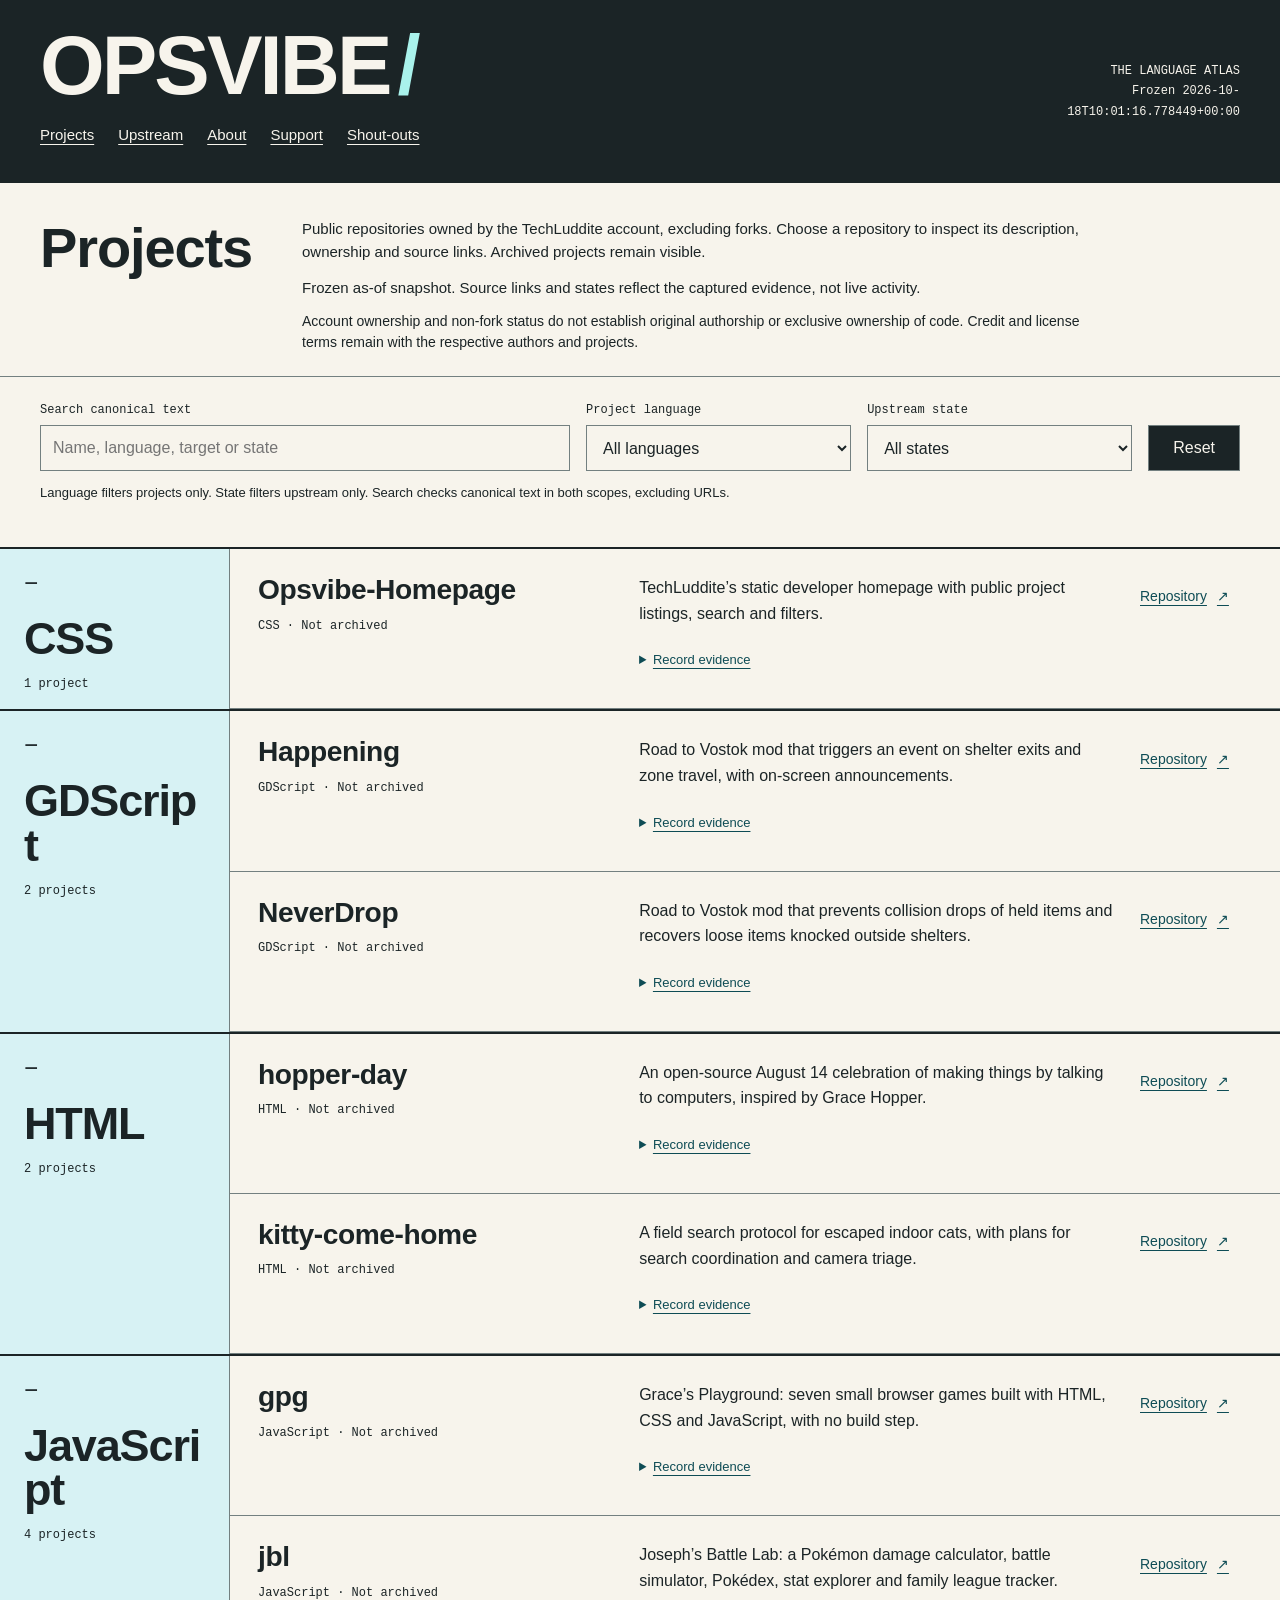
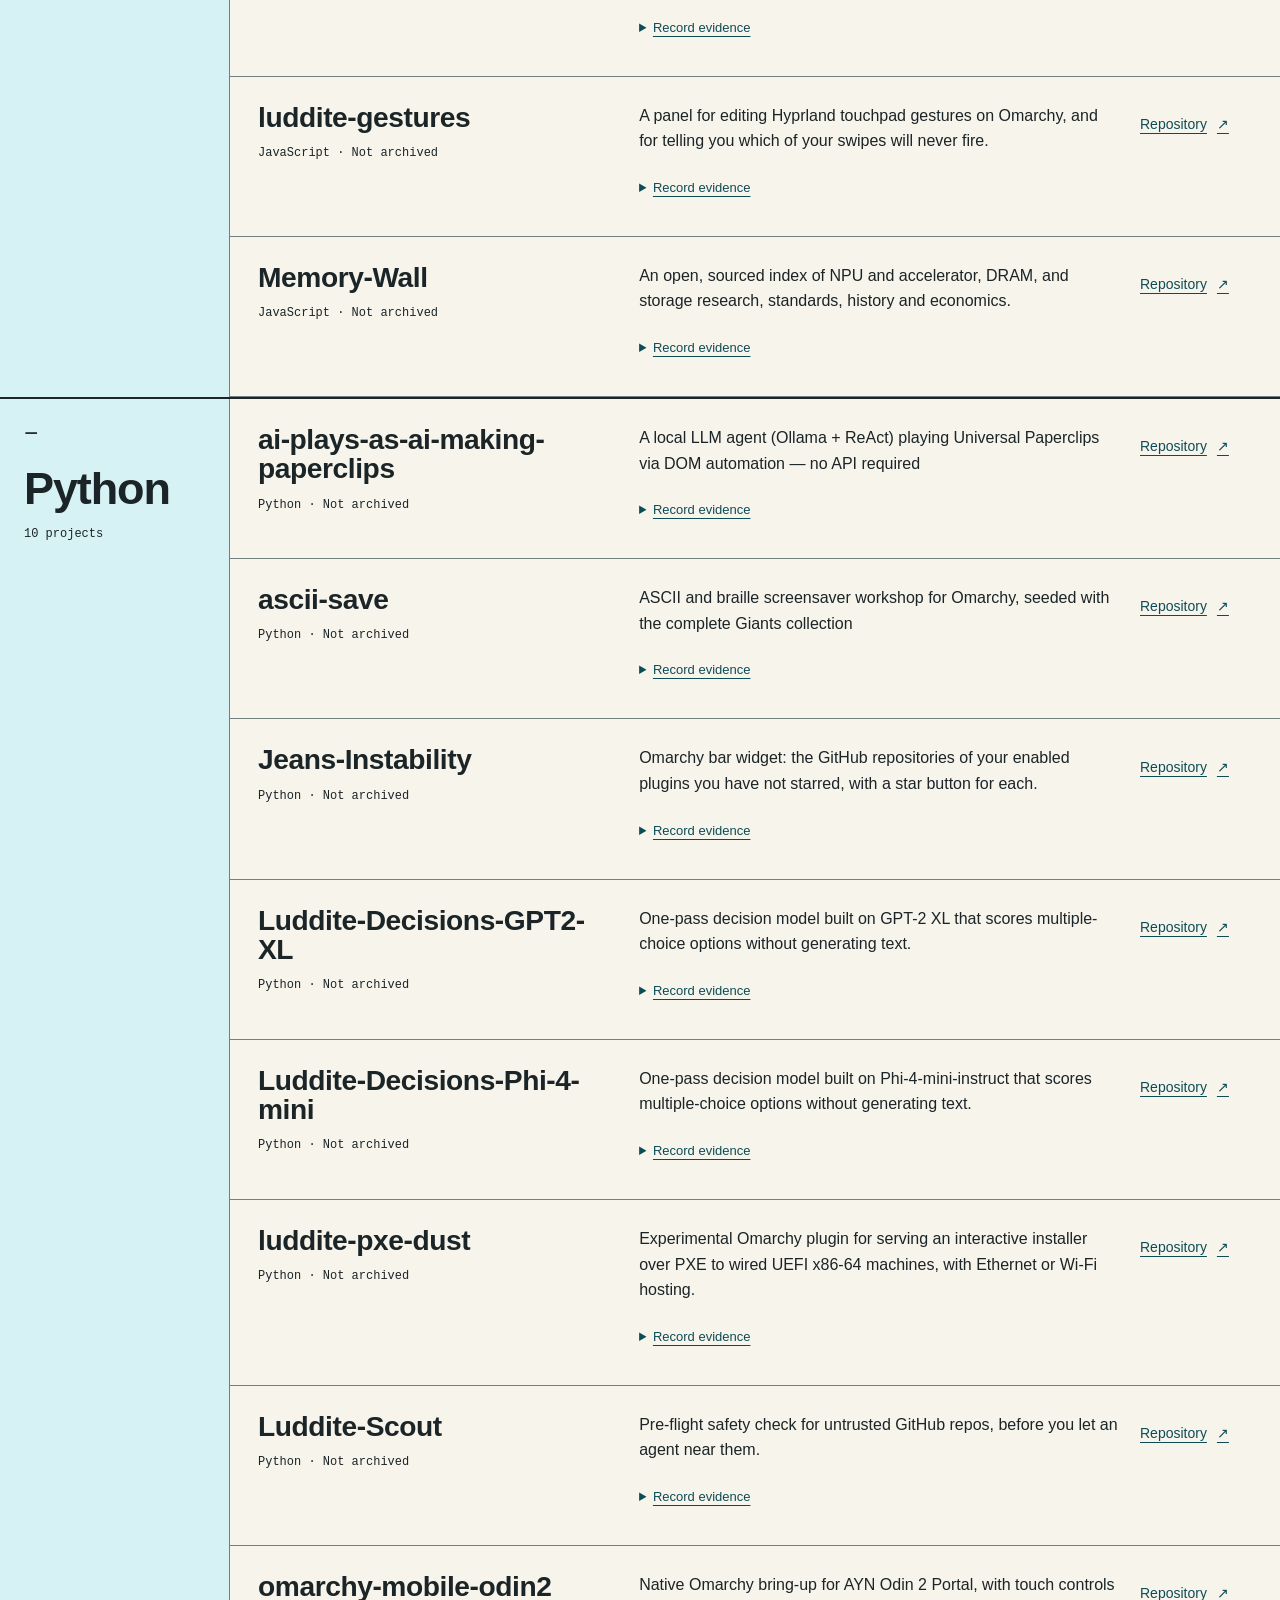
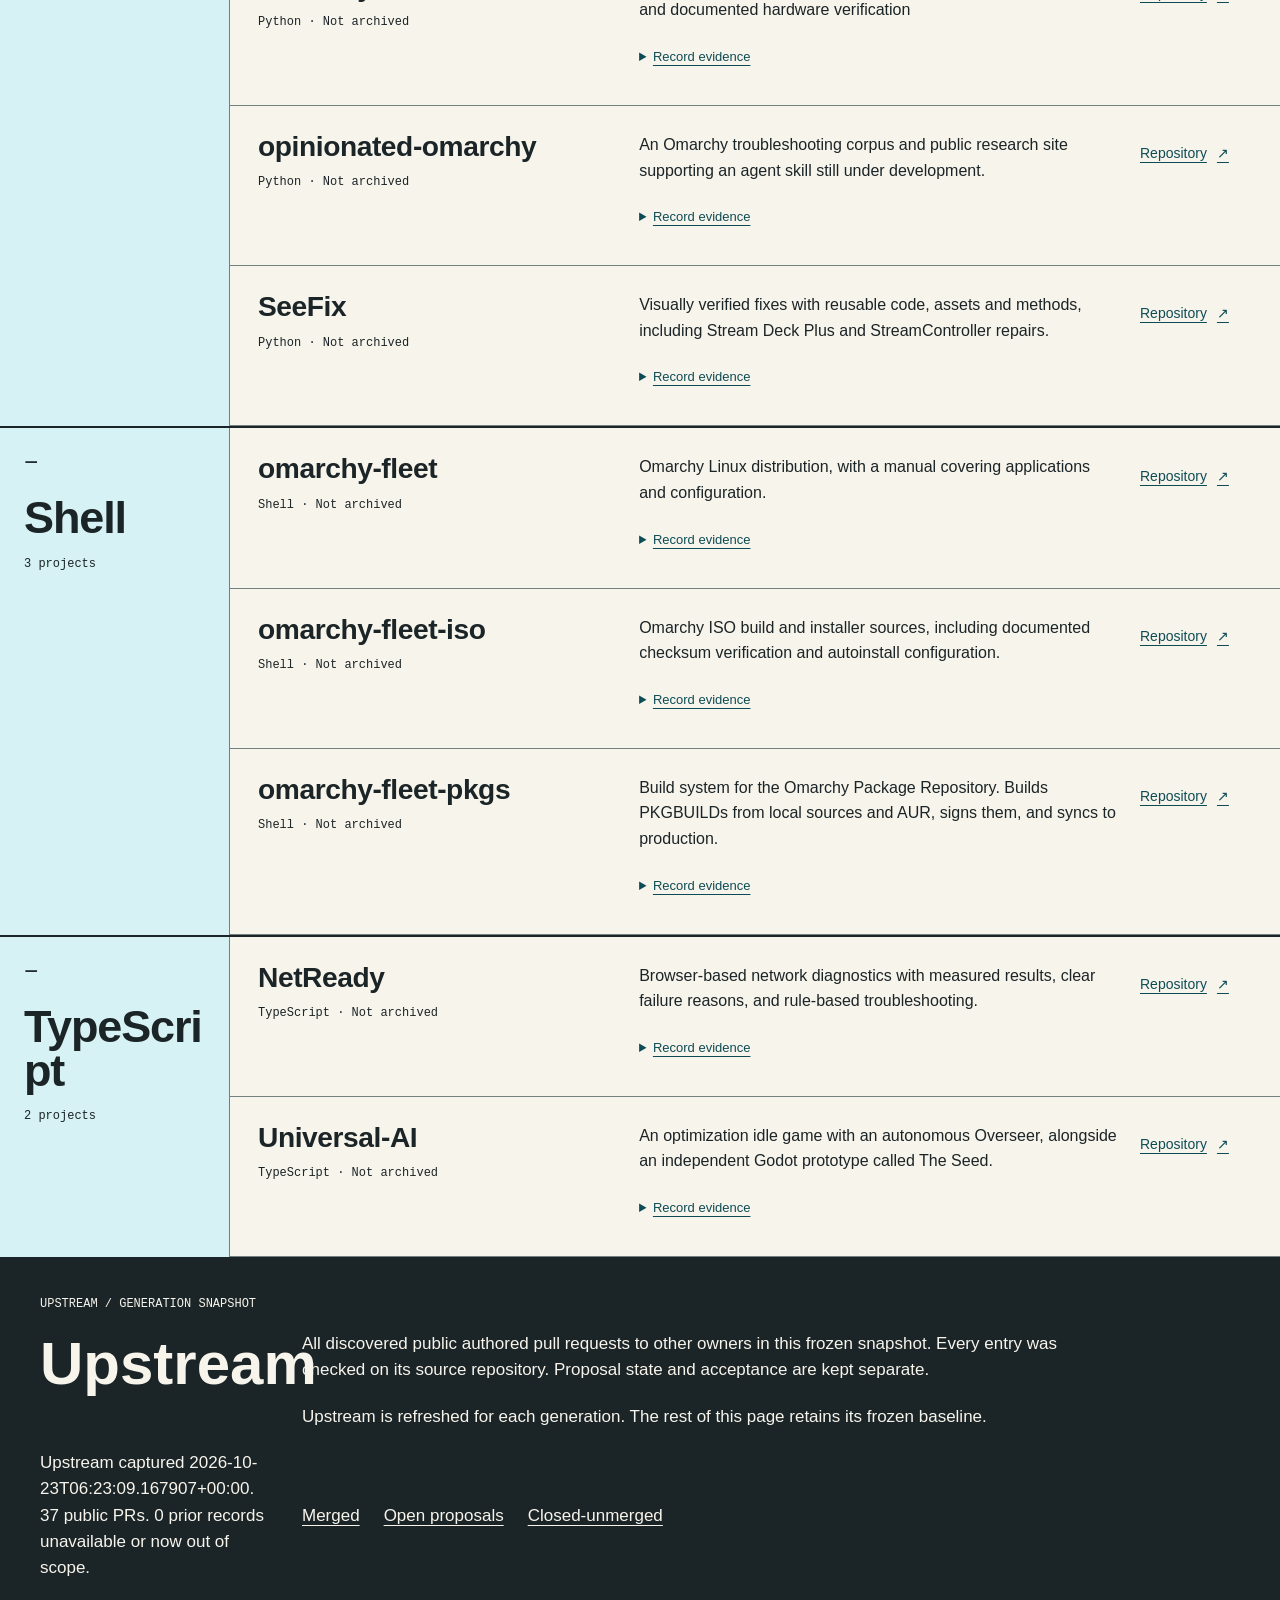
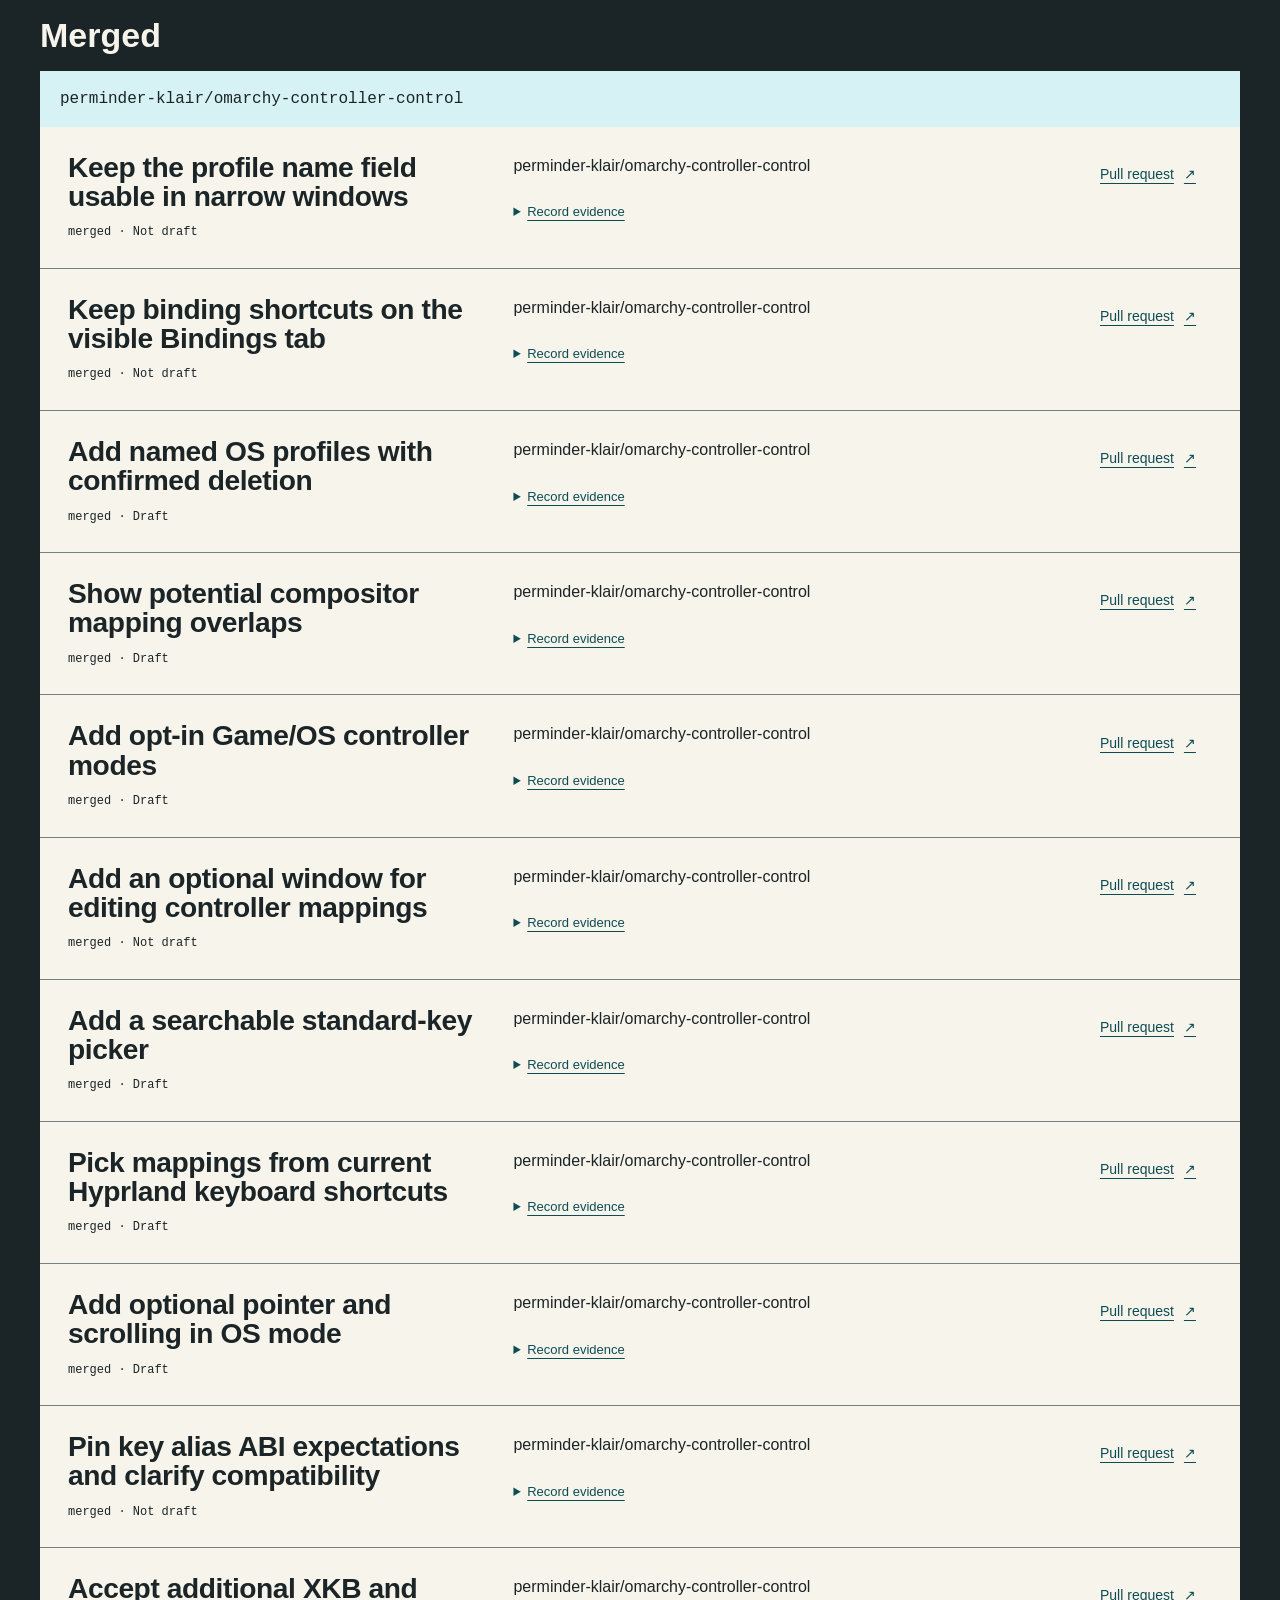
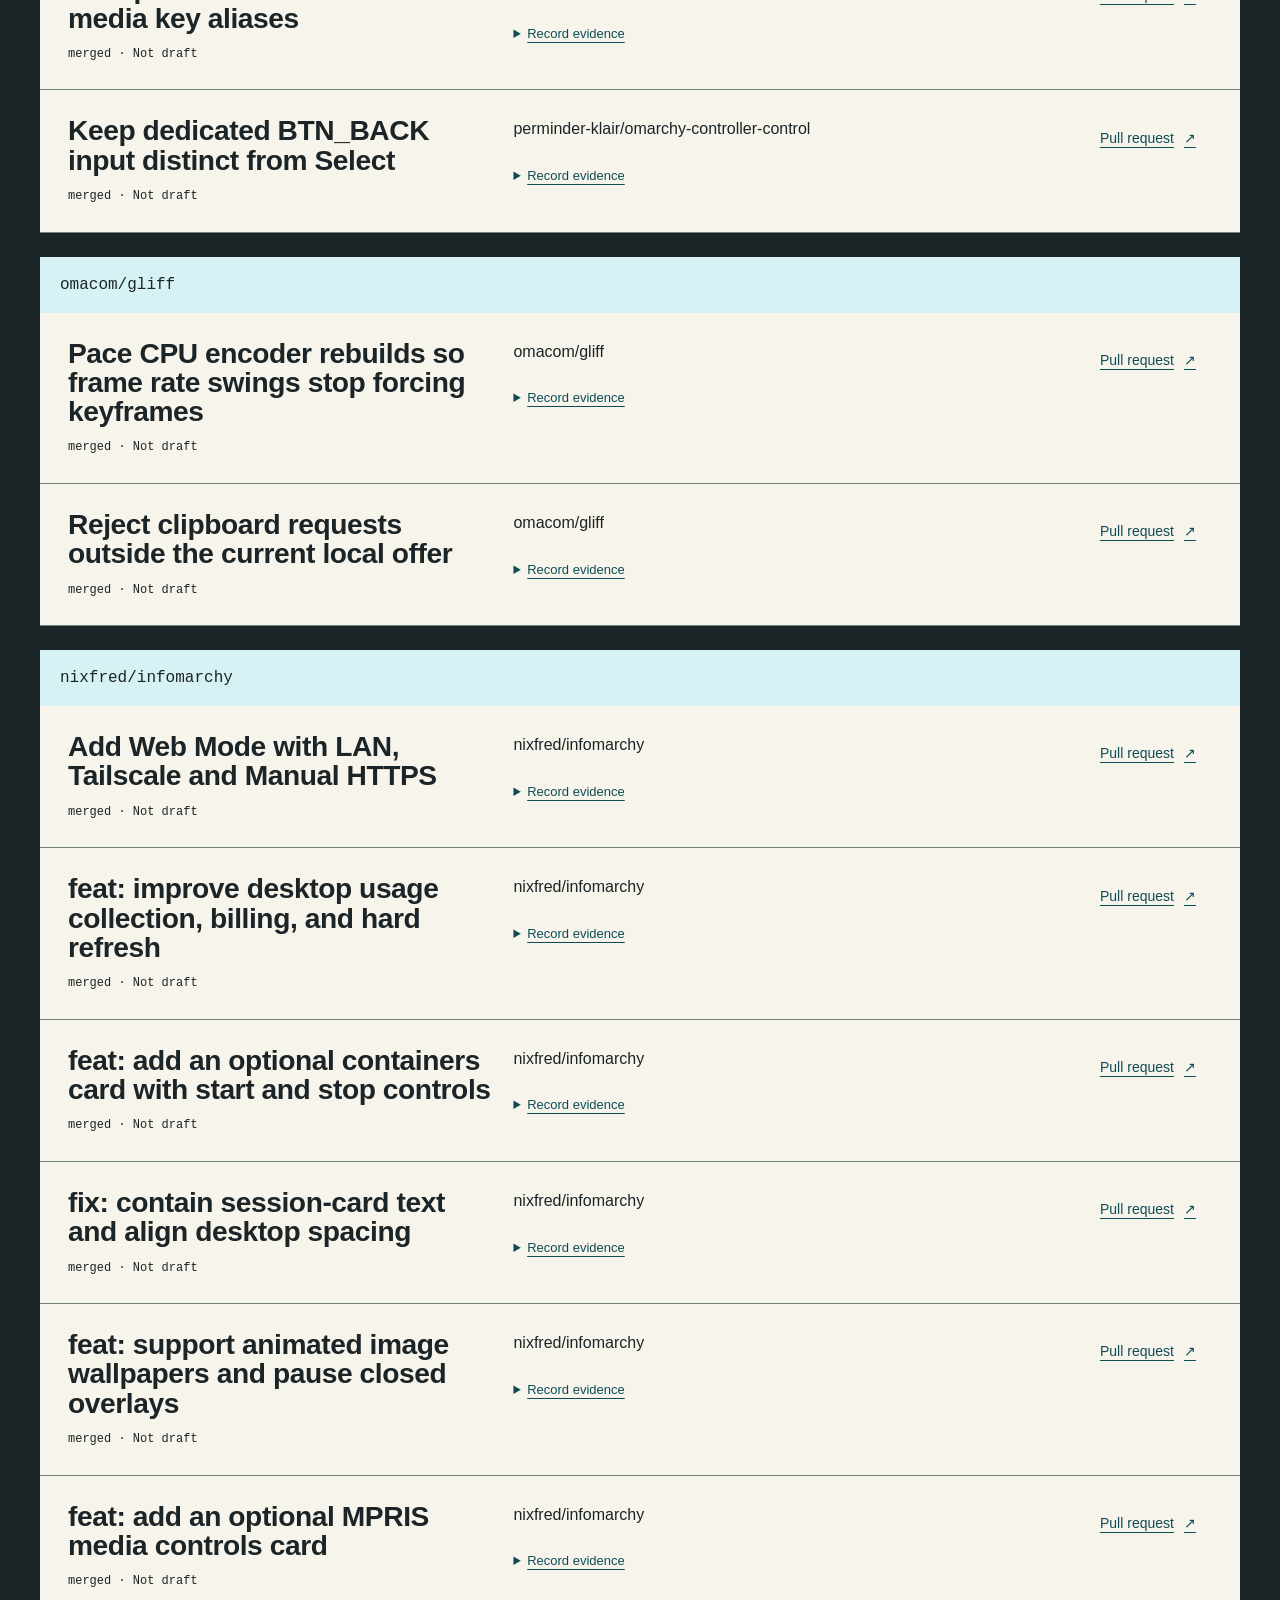
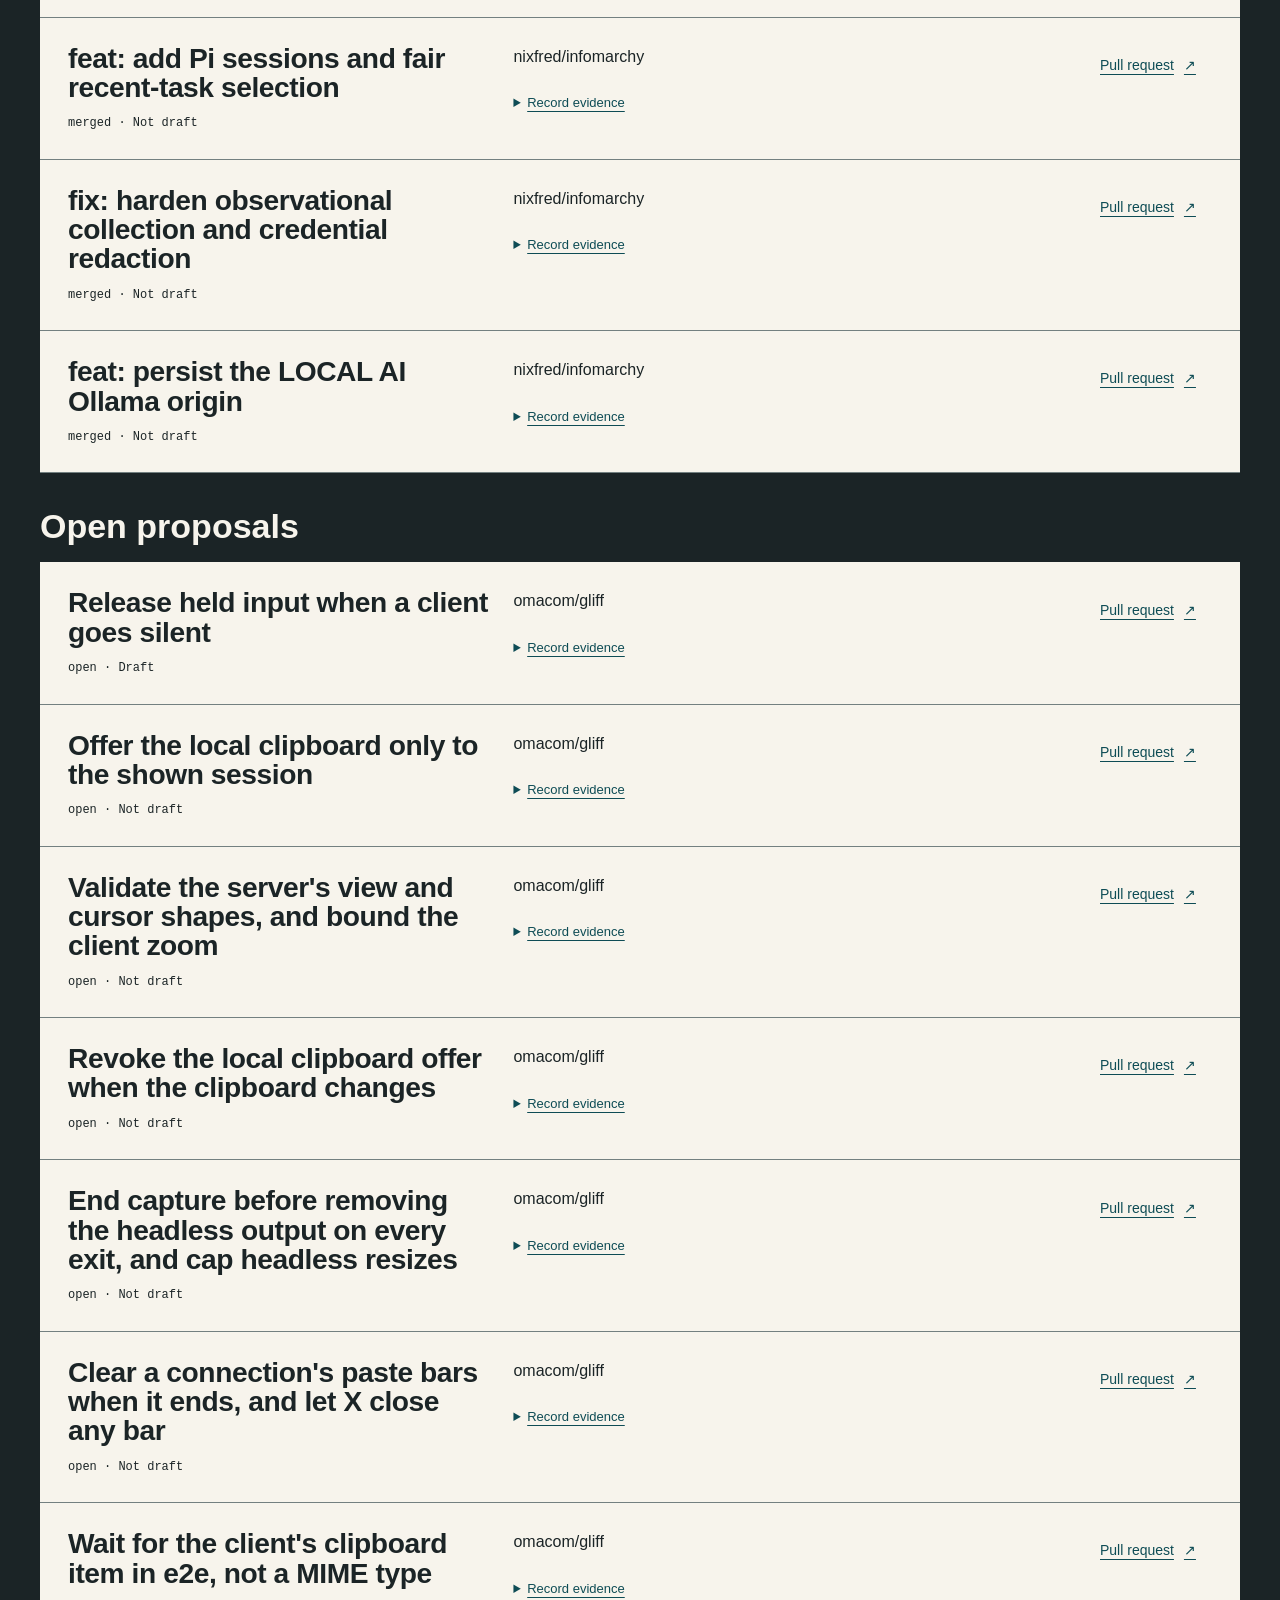
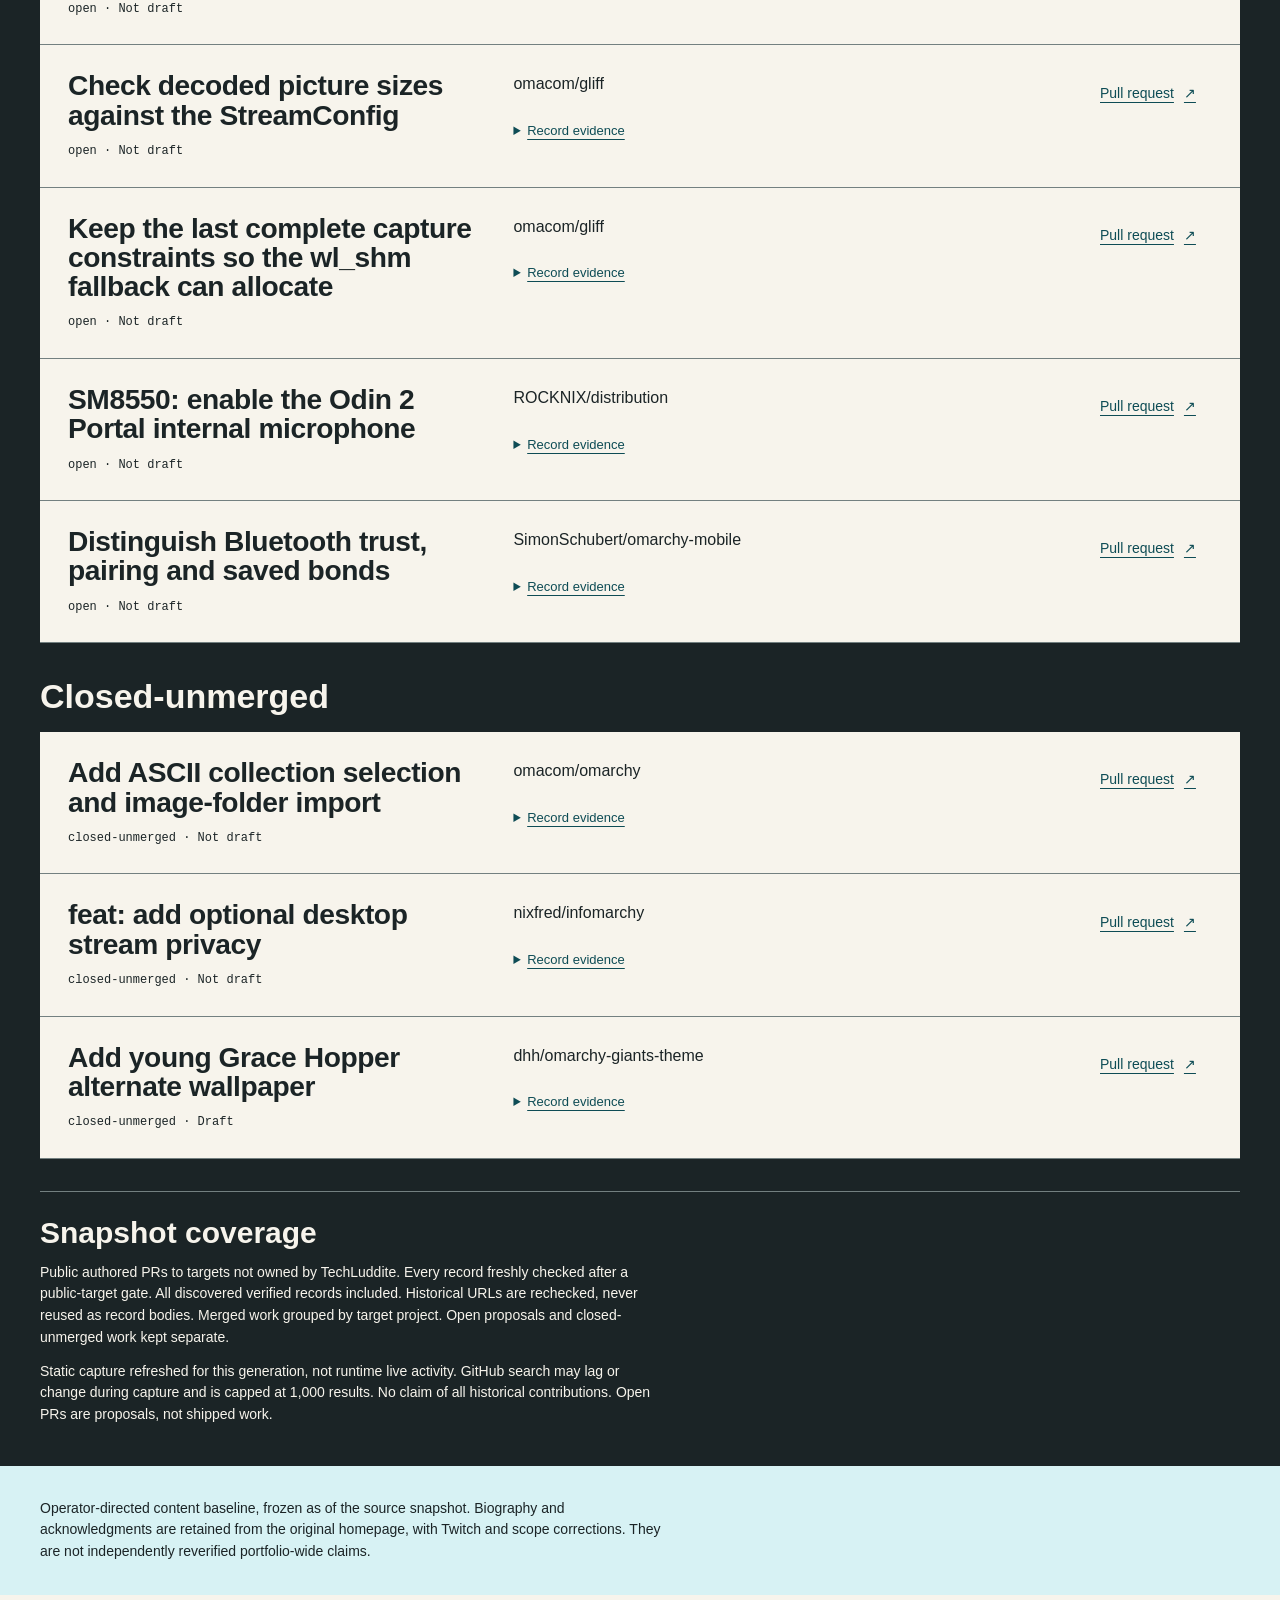
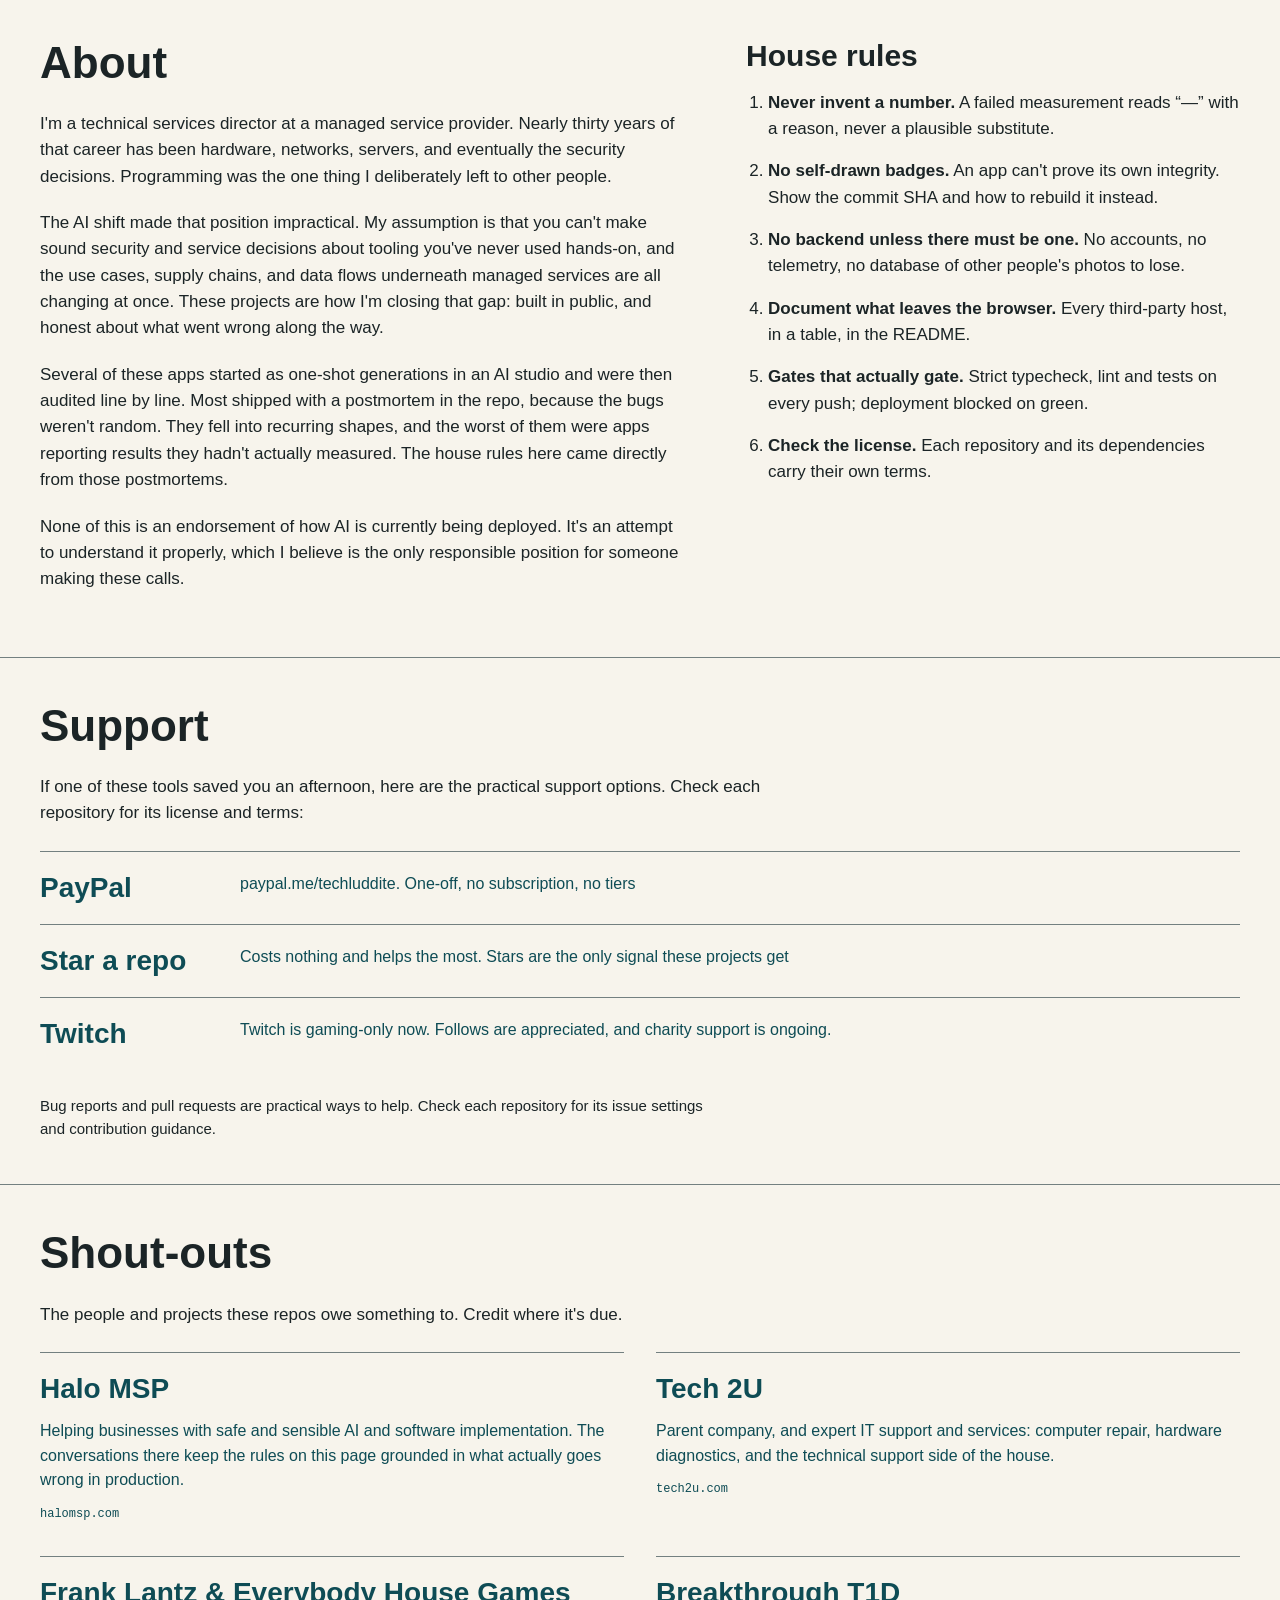
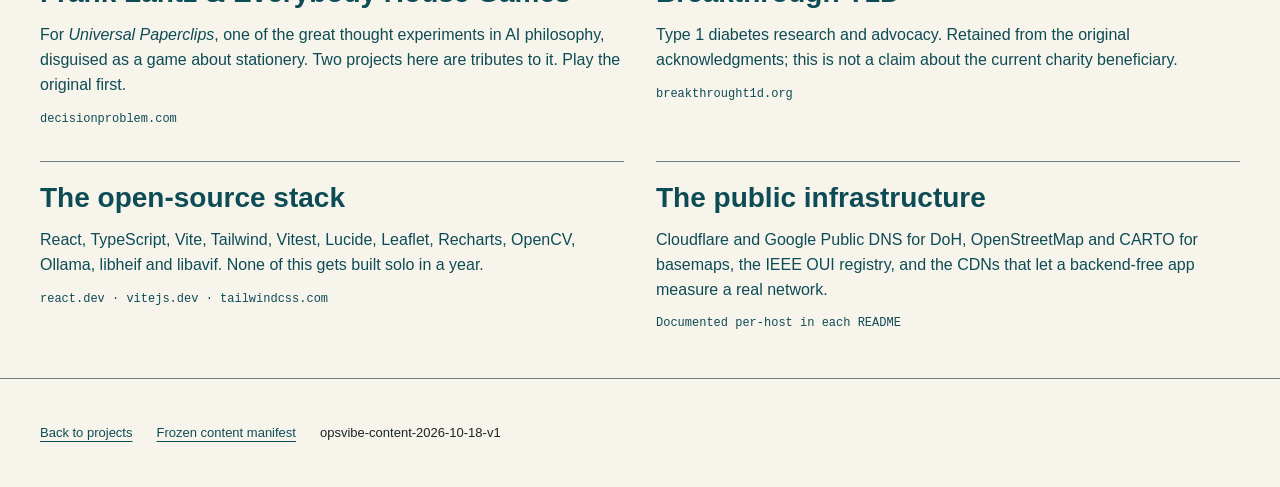
==== commit 7056a64d: "design: publish Language Atlas with refreshed upstream snapshot" ====
--- a/index.html
+++ b/index.html
@@ -1 +1,166 @@
-<!doctype html><html lang="en"><head><meta charset="utf-8"><meta name="viewport" content="width=device-width,initial-scale=1"><meta name="description" content="A frozen public-source repository cabinet and verified upstream PR register for TechLuddite."><title>The Source Cabinet | OpsVibe</title><link rel="icon" href="favicon.svg"><link rel="stylesheet" href="styles.css"></head><body><a class="skip" href="#projects">Skip to repository cabinet</a><aside class="rail"><a class="brand" href="index.html">opsvibe<span>.systems</span></a><div class="rail-title">The source<br>cabinet.</div><p>Public repositories and upstream pull requests by <a href="https://github.com/TechLuddite">TechLuddite</a>.</p><nav aria-label="Sections"><a href="index.html#projects">01 / Repositories</a><a href="index.html#upstream">02 / Upstream</a><a href="notes.html#about">03 / About</a><a href="notes.html#support">04 / Support</a><a href="notes.html#shoutouts">05 / Shout-outs</a></nav><div class="snapshot"><span class="label">Frozen as-of snapshot</span><time datetime="2026-10-18T10:01:16.778449+00:00">2026-10-18</time><p>Source links, explicit states.<br>No live activity claims.</p><a href="evidence/coverage.json">Collection scope</a></div></aside><main><header class="page-head"><span class="label">TechLuddite / Public source index</span><a href="https://github.com/TechLuddite">View GitHub profile ↗</a></header><section id="projects" tabindex="-1"><div class="section-top"><p class="label">01 / Repository cabinet</p><p class="label">24 public owner repositories</p></div><h1>Repository cabinet</h1><p class="intro">Public repositories owned by the TechLuddite account, excluding forks. Choose a repository to inspect its description, ownership and source links. Archived projects remain visible.</p><p class="fine">Account ownership and non-fork status do not establish original authorship or exclusive ownership of code. Credit and license terms remain with the respective authors and projects.</p><div class="controls"><label for="search">Find a repository<input id="search" type="search" placeholder="Name, description, language…" autocomplete="off"></label><label for="scope">Show<select id="scope"><option value="all">All repositories</option><option value="archived">Archived</option><option value="website">Homepage linked</option></select></label></div><p id="count" class="fine" role="status">24 repositories shown</p><div class="ledger-head label"><span>File</span><span>Repository</span><span>Language</span><span>Type</span><span></span></div><details class="dossier" data-archived="false" data-website="true"><summary><span class="serial">01</span><span class="repo-name">NetReady</span><span class="language">TypeScript</span><span class="kind">Owner repo</span><span class="expand" aria-hidden="true"></span></summary><div class="dossier-body"><p class="description">Browser-based network diagnostics with measured results, clear failure reasons, and rule-based troubleshooting.</p><dl><div><dt>Account owner</dt><dd>TechLuddite</dd></div><div><dt>Repository type</dt><dd>Owner repo</dd></div><div><dt>Last push (UTC)</dt><dd>2026-10-11T06:45:31Z</dd></div></dl><div class="links"><a href="https://github.com/TechLuddite/NetReady">Repository source</a><a href="https://techluddite.github.io/NetReady/">Repository homepage</a></div><p class="fine">Homepage links are supplied by repository metadata. Availability is not tested. Account ownership and non-fork status do not establish original authorship or exclusive ownership of code. Credit and license terms remain with the respective authors and projects.</p></div></details><details class="dossier" data-archived="false" data-website="false"><summary><span class="serial">02</span><span class="repo-name">ai-plays-as-ai-making-paperclips</span><span class="language">Python</span><span class="kind">Owner repo</span><span class="expand" aria-hidden="true"></span></summary><div class="dossier-body"><p class="description">A local LLM agent (Ollama + ReAct) playing Universal Paperclips via DOM automation — no API required</p><dl><div><dt>Account owner</dt><dd>TechLuddite</dd></div><div><dt>Repository type</dt><dd>Owner repo</dd></div><div><dt>Last push (UTC)</dt><dd>2026-08-16T16:11:24Z</dd></div></dl><div class="links"><a href="https://github.com/TechLuddite/ai-plays-as-ai-making-paperclips">Repository source</a></div><p class="fine">Homepage links are supplied by repository metadata. Availability is not tested. Account ownership and non-fork status do not establish original authorship or exclusive ownership of code. Credit and license terms remain with the respective authors and projects.</p></div></details><details class="dossier" data-archived="false" data-website="false"><summary><span class="serial">03</span><span class="repo-name">ascii-save</span><span class="language">Python</span><span class="kind">Owner repo</span><span class="expand" aria-hidden="true"></span></summary><div class="dossier-body"><p class="description">ASCII and braille screensaver workshop for Omarchy, seeded with the complete Giants collection</p><dl><div><dt>Account owner</dt><dd>TechLuddite</dd></div><div><dt>Repository type</dt><dd>Owner repo</dd></div><div><dt>Last push (UTC)</dt><dd>2026-10-02T10:07:02Z</dd></div></dl><div class="links"><a href="https://github.com/TechLuddite/ascii-save">Repository source</a></div><p class="fine">Homepage links are supplied by repository metadata. Availability is not tested. Account ownership and non-fork status do not establish original authorship or exclusive ownership of code. Credit and license terms remain with the respective authors and projects.</p></div></details><details class="dossier" data-archived="false" data-website="false"><summary><span class="serial">04</span><span class="repo-name">gpg</span><span class="language">JavaScript</span><span class="kind">Owner repo</span><span class="expand" aria-hidden="true"></span></summary><div class="dossier-body"><p class="description">Grace’s Playground: seven small browser games built with HTML, CSS and JavaScript, with no build step.</p><dl><div><dt>Account owner</dt><dd>TechLuddite</dd></div><div><dt>Repository type</dt><dd>Owner repo</dd></div><div><dt>Last push (UTC)</dt><dd>2026-09-02T13:35:28Z</dd></div></dl><div class="links"><a href="https://github.com/TechLuddite/gpg">Repository source</a></div><p class="fine">Homepage links are supplied by repository metadata. Availability is not tested. Account ownership and non-fork status do not establish original authorship or exclusive ownership of code. Credit and license terms remain with the respective authors and projects.</p></div></details><details class="dossier" data-archived="false" data-website="false"><summary><span class="serial">05</span><span class="repo-name">Happening</span><span class="language">GDScript</span><span class="kind">Owner repo</span><span class="expand" aria-hidden="true"></span></summary><div class="dossier-body"><p class="description">Road to Vostok mod that triggers an event on shelter exits and zone travel, with on-screen announcements.</p><dl><div><dt>Account owner</dt><dd>TechLuddite</dd></div><div><dt>Repository type</dt><dd>Owner repo</dd></div><div><dt>Last push (UTC)</dt><dd>2026-10-11T08:56:28Z</dd></div></dl><div class="links"><a href="https://github.com/TechLuddite/Happening">Repository source</a></div><p class="fine">Homepage links are supplied by repository metadata. Availability is not tested. Account ownership and non-fork status do not establish original authorship or exclusive ownership of code. Credit and license terms remain with the respective authors and projects.</p></div></details><details class="dossier" data-archived="false" data-website="true"><summary><span class="serial">06</span><span class="repo-name">hopper-day</span><span class="language">HTML</span><span class="kind">Owner repo</span><span class="expand" aria-hidden="true"></span></summary><div class="dossier-body"><p class="description">An open-source August 14 celebration of making things by talking to computers, inspired by Grace Hopper.</p><dl><div><dt>Account owner</dt><dd>TechLuddite</dd></div><div><dt>Repository type</dt><dd>Owner repo</dd></div><div><dt>Last push (UTC)</dt><dd>2026-09-07T21:39:48Z</dd></div></dl><div class="links"><a href="https://github.com/TechLuddite/hopper-day">Repository source</a><a href="https://techluddite.github.io/hopper-day/">Repository homepage</a></div><p class="fine">Homepage links are supplied by repository metadata. Availability is not tested. Account ownership and non-fork status do not establish original authorship or exclusive ownership of code. Credit and license terms remain with the respective authors and projects.</p></div></details><details class="dossier" data-archived="false" data-website="true"><summary><span class="serial">07</span><span class="repo-name">jbl</span><span class="language">JavaScript</span><span class="kind">Owner repo</span><span class="expand" aria-hidden="true"></span></summary><div class="dossier-body"><p class="description">Joseph’s Battle Lab: a Pokémon damage calculator, battle simulator, Pokédex, stat explorer and family league tracker.</p><dl><div><dt>Account owner</dt><dd>TechLuddite</dd></div><div><dt>Repository type</dt><dd>Owner repo</dd></div><div><dt>Last push (UTC)</dt><dd>2026-08-17T14:57:33Z</dd></div></dl><div class="links"><a href="https://github.com/TechLuddite/jbl">Repository source</a><a href="https://jbl.opsvibe.systems/">Repository homepage</a></div><p class="fine">Homepage links are supplied by repository metadata. Availability is not tested. Account ownership and non-fork status do not establish original authorship or exclusive ownership of code. Credit and license terms remain with the respective authors and projects.</p></div></details><details class="dossier" data-archived="false" data-website="false"><summary><span class="serial">08</span><span class="repo-name">Jeans-Instability</span><span class="language">Python</span><span class="kind">Owner repo</span><span class="expand" aria-hidden="true"></span></summary><div class="dossier-body"><p class="description">Omarchy bar widget: the GitHub repositories of your enabled plugins you have not starred, with a star button for each.</p><dl><div><dt>Account owner</dt><dd>TechLuddite</dd></div><div><dt>Repository type</dt><dd>Owner repo</dd></div><div><dt>Last push (UTC)</dt><dd>2026-10-18T09:20:29Z</dd></div></dl><div class="links"><a href="https://github.com/TechLuddite/Jeans-Instability">Repository source</a></div><p class="fine">Homepage links are supplied by repository metadata. Availability is not tested. Account ownership and non-fork status do not establish original authorship or exclusive ownership of code. Credit and license terms remain with the respective authors and projects.</p></div></details><details class="dossier" data-archived="false" data-website="true"><summary><span class="serial">09</span><span class="repo-name">kitty-come-home</span><span class="language">HTML</span><span class="kind">Owner repo</span><span class="expand" aria-hidden="true"></span></summary><div class="dossier-body"><p class="description">A field search protocol for escaped indoor cats, with plans for search coordination and camera triage.</p><dl><div><dt>Account owner</dt><dd>TechLuddite</dd></div><div><dt>Repository type</dt><dd>Owner repo</dd></div><div><dt>Last push (UTC)</dt><dd>2026-09-07T22:57:41Z</dd></div></dl><div class="links"><a href="https://github.com/TechLuddite/kitty-come-home">Repository source</a><a href="https://kittycomehome.org/">Repository homepage</a></div><p class="fine">Homepage links are supplied by repository metadata. Availability is not tested. Account ownership and non-fork status do not establish original authorship or exclusive ownership of code. Credit and license terms remain with the respective authors and projects.</p></div></details><details class="dossier" data-archived="false" data-website="false"><summary><span class="serial">10</span><span class="repo-name">Luddite-Decisions-GPT2-XL</span><span class="language">Python</span><span class="kind">Owner repo</span><span class="expand" aria-hidden="true"></span></summary><div class="dossier-body"><p class="description">One-pass decision model built on GPT-2 XL that scores multiple-choice options without generating text.</p><dl><div><dt>Account owner</dt><dd>TechLuddite</dd></div><div><dt>Repository type</dt><dd>Owner repo</dd></div><div><dt>Last push (UTC)</dt><dd>2026-10-01T01:41:12Z</dd></div></dl><div class="links"><a href="https://github.com/TechLuddite/Luddite-Decisions-GPT2-XL">Repository source</a></div><p class="fine">Homepage links are supplied by repository metadata. Availability is not tested. Account ownership and non-fork status do not establish original authorship or exclusive ownership of code. Credit and license terms remain with the respective authors and projects.</p></div></details><details class="dossier" data-archived="false" data-website="false"><summary><span class="serial">11</span><span class="repo-name">Luddite-Decisions-Phi-4-mini</span><span class="language">Python</span><span class="kind">Owner repo</span><span class="expand" aria-hidden="true"></span></summary><div class="dossier-body"><p class="description">One-pass decision model built on Phi-4-mini-instruct that scores multiple-choice options without generating text.</p><dl><div><dt>Account owner</dt><dd>TechLuddite</dd></div><div><dt>Repository type</dt><dd>Owner repo</dd></div><div><dt>Last push (UTC)</dt><dd>2026-10-01T01:41:14Z</dd></div></dl><div class="links"><a href="https://github.com/TechLuddite/Luddite-Decisions-Phi-4-mini">Repository source</a></div><p class="fine">Homepage links are supplied by repository metadata. Availability is not tested. Account ownership and non-fork status do not establish original authorship or exclusive ownership of code. Credit and license terms remain with the respective authors and projects.</p></div></details><details class="dossier" data-archived="false" data-website="false"><summary><span class="serial">12</span><span class="repo-name">luddite-gestures</span><span class="language">JavaScript</span><span class="kind">Owner repo</span><span class="expand" aria-hidden="true"></span></summary><div class="dossier-body"><p class="description">A panel for editing Hyprland touchpad gestures on Omarchy, and for telling you which of your swipes will never fire.</p><dl><div><dt>Account owner</dt><dd>TechLuddite</dd></div><div><dt>Repository type</dt><dd>Owner repo</dd></div><div><dt>Last push (UTC)</dt><dd>2026-10-18T09:24:56Z</dd></div></dl><div class="links"><a href="https://github.com/TechLuddite/luddite-gestures">Repository source</a></div><p class="fine">Homepage links are supplied by repository metadata. Availability is not tested. Account ownership and non-fork status do not establish original authorship or exclusive ownership of code. Credit and license terms remain with the respective authors and projects.</p></div></details><details class="dossier" data-archived="false" data-website="false"><summary><span class="serial">13</span><span class="repo-name">luddite-pxe-dust</span><span class="language">Python</span><span class="kind">Owner repo</span><span class="expand" aria-hidden="true"></span></summary><div class="dossier-body"><p class="description">Experimental Omarchy plugin for serving an interactive installer over PXE to wired UEFI x86-64 machines, with Ethernet or Wi-Fi hosting.</p><dl><div><dt>Account owner</dt><dd>TechLuddite</dd></div><div><dt>Repository type</dt><dd>Owner repo</dd></div><div><dt>Last push (UTC)</dt><dd>2026-10-18T09:27:18Z</dd></div></dl><div class="links"><a href="https://github.com/TechLuddite/luddite-pxe-dust">Repository source</a></div><p class="fine">Homepage links are supplied by repository metadata. Availability is not tested. Account ownership and non-fork status do not establish original authorship or exclusive ownership of code. Credit and license terms remain with the respective authors and projects.</p></div></details><details class="dossier" data-archived="false" data-website="true"><summary><span class="serial">14</span><span class="repo-name">Luddite-Scout</span><span class="language">Python</span><span class="kind">Owner repo</span><span class="expand" aria-hidden="true"></span></summary><div class="dossier-body"><p class="description">Pre-flight safety check for untrusted GitHub repos, before you let an agent near them.</p><dl><div><dt>Account owner</dt><dd>TechLuddite</dd></div><div><dt>Repository type</dt><dd>Owner repo</dd></div><div><dt>Last push (UTC)</dt><dd>2026-10-18T09:20:44Z</dd></div></dl><div class="links"><a href="https://github.com/TechLuddite/Luddite-Scout">Repository source</a><a href="https://techluddite.github.io/Luddite-Scout/">Repository homepage</a></div><p class="fine">Homepage links are supplied by repository metadata. Availability is not tested. Account ownership and non-fork status do not establish original authorship or exclusive ownership of code. Credit and license terms remain with the respective authors and projects.</p></div></details><details class="dossier" data-archived="false" data-website="true"><summary><span class="serial">15</span><span class="repo-name">Memory-Wall</span><span class="language">JavaScript</span><span class="kind">Owner repo</span><span class="expand" aria-hidden="true"></span></summary><div class="dossier-body"><p class="description">An open, sourced index of NPU and accelerator, DRAM, and storage research, standards, history and economics.</p><dl><div><dt>Account owner</dt><dd>TechLuddite</dd></div><div><dt>Repository type</dt><dd>Owner repo</dd></div><div><dt>Last push (UTC)</dt><dd>2026-08-06T06:05:13Z</dd></div></dl><div class="links"><a href="https://github.com/TechLuddite/Memory-Wall">Repository source</a><a href="https://memory-wall.opsvibe.systems/">Repository homepage</a></div><p class="fine">Homepage links are supplied by repository metadata. Availability is not tested. Account ownership and non-fork status do not establish original authorship or exclusive ownership of code. Credit and license terms remain with the respective authors and projects.</p></div></details><details class="dossier" data-archived="false" data-website="false"><summary><span class="serial">16</span><span class="repo-name">NeverDrop</span><span class="language">GDScript</span><span class="kind">Owner repo</span><span class="expand" aria-hidden="true"></span></summary><div class="dossier-body"><p class="description">Road to Vostok mod that prevents collision drops of held items and recovers loose items knocked outside shelters.</p><dl><div><dt>Account owner</dt><dd>TechLuddite</dd></div><div><dt>Repository type</dt><dd>Owner repo</dd></div><div><dt>Last push (UTC)</dt><dd>2026-10-11T20:13:33Z</dd></div></dl><div class="links"><a href="https://github.com/TechLuddite/NeverDrop">Repository source</a></div><p class="fine">Homepage links are supplied by repository metadata. Availability is not tested. Account ownership and non-fork status do not establish original authorship or exclusive ownership of code. Credit and license terms remain with the respective authors and projects.</p></div></details><details class="dossier" data-archived="false" data-website="true"><summary><span class="serial">17</span><span class="repo-name">omarchy-fleet</span><span class="language">Shell</span><span class="kind">Owner repo</span><span class="expand" aria-hidden="true"></span></summary><div class="dossier-body"><p class="description">Omarchy Linux distribution, with a manual covering applications and configuration.</p><dl><div><dt>Account owner</dt><dd>TechLuddite</dd></div><div><dt>Repository type</dt><dd>Owner repo</dd></div><div><dt>Last push (UTC)</dt><dd>2026-09-16T17:59:51Z</dd></div></dl><div class="links"><a href="https://github.com/TechLuddite/omarchy-fleet">Repository source</a><a href="https://omarchy.org">Repository homepage</a></div><p class="fine">Homepage links are supplied by repository metadata. Availability is not tested. Account ownership and non-fork status do not establish original authorship or exclusive ownership of code. Credit and license terms remain with the respective authors and projects.</p></div></details><details class="dossier" data-archived="false" data-website="false"><summary><span class="serial">18</span><span class="repo-name">omarchy-fleet-iso</span><span class="language">Shell</span><span class="kind">Owner repo</span><span class="expand" aria-hidden="true"></span></summary><div class="dossier-body"><p class="description">Omarchy ISO build and installer sources, including documented checksum verification and autoinstall configuration.</p><dl><div><dt>Account owner</dt><dd>TechLuddite</dd></div><div><dt>Repository type</dt><dd>Owner repo</dd></div><div><dt>Last push (UTC)</dt><dd>2026-09-16T18:13:53Z</dd></div></dl><div class="links"><a href="https://github.com/TechLuddite/omarchy-fleet-iso">Repository source</a></div><p class="fine">Homepage links are supplied by repository metadata. Availability is not tested. Account ownership and non-fork status do not establish original authorship or exclusive ownership of code. Credit and license terms remain with the respective authors and projects.</p></div></details><details class="dossier" data-archived="false" data-website="false"><summary><span class="serial">19</span><span class="repo-name">omarchy-fleet-pkgs</span><span class="language">Shell</span><span class="kind">Owner repo</span><span class="expand" aria-hidden="true"></span></summary><div class="dossier-body"><p class="description">Build system for the Omarchy Package Repository. Builds PKGBUILDs from local sources and AUR, signs them, and syncs to production.</p><dl><div><dt>Account owner</dt><dd>TechLuddite</dd></div><div><dt>Repository type</dt><dd>Owner repo</dd></div><div><dt>Last push (UTC)</dt><dd>2026-09-16T02:59:58Z</dd></div></dl><div class="links"><a href="https://github.com/TechLuddite/omarchy-fleet-pkgs">Repository source</a></div><p class="fine">Homepage links are supplied by repository metadata. Availability is not tested. Account ownership and non-fork status do not establish original authorship or exclusive ownership of code. Credit and license terms remain with the respective authors and projects.</p></div></details><details class="dossier" data-archived="false" data-website="false"><summary><span class="serial">20</span><span class="repo-name">omarchy-mobile-odin2</span><span class="language">Python</span><span class="kind">Owner repo</span><span class="expand" aria-hidden="true"></span></summary><div class="dossier-body"><p class="description">Native Omarchy bring-up for AYN Odin 2 Portal, with touch controls and documented hardware verification</p><dl><div><dt>Account owner</dt><dd>TechLuddite</dd></div><div><dt>Repository type</dt><dd>Owner repo</dd></div><div><dt>Last push (UTC)</dt><dd>2026-10-13T18:36:19Z</dd></div></dl><div class="links"><a href="https://github.com/TechLuddite/omarchy-mobile-odin2">Repository source</a></div><p class="fine">Homepage links are supplied by repository metadata. Availability is not tested. Account ownership and non-fork status do not establish original authorship or exclusive ownership of code. Credit and license terms remain with the respective authors and projects.</p></div></details><details class="dossier" data-archived="false" data-website="true"><summary><span class="serial">21</span><span class="repo-name">opinionated-omarchy</span><span class="language">Python</span><span class="kind">Owner repo</span><span class="expand" aria-hidden="true"></span></summary><div class="dossier-body"><p class="description">An Omarchy troubleshooting corpus and public research site supporting an agent skill still under development.</p><dl><div><dt>Account owner</dt><dd>TechLuddite</dd></div><div><dt>Repository type</dt><dd>Owner repo</dd></div><div><dt>Last push (UTC)</dt><dd>2026-10-06T00:32:39Z</dd></div></dl><div class="links"><a href="https://github.com/TechLuddite/opinionated-omarchy">Repository source</a><a href="https://techluddite.github.io/opinionated-omarchy/">Repository homepage</a></div><p class="fine">Homepage links are supplied by repository metadata. Availability is not tested. Account ownership and non-fork status do not establish original authorship or exclusive ownership of code. Credit and license terms remain with the respective authors and projects.</p></div></details><details class="dossier" data-archived="false" data-website="true"><summary><span class="serial">22</span><span class="repo-name">Opsvibe-Homepage</span><span class="language">CSS</span><span class="kind">Owner repo</span><span class="expand" aria-hidden="true"></span></summary><div class="dossier-body"><p class="description">TechLuddite’s static developer homepage with public project listings, search and filters.</p><dl><div><dt>Account owner</dt><dd>TechLuddite</dd></div><div><dt>Repository type</dt><dd>Owner repo</dd></div><div><dt>Last push (UTC)</dt><dd>2026-09-22T06:56:39Z</dd></div></dl><div class="links"><a href="https://github.com/TechLuddite/Opsvibe-Homepage">Repository source</a><a href="https://opsvibe.systems/">Repository homepage</a></div><p class="fine">Homepage links are supplied by repository metadata. Availability is not tested. Account ownership and non-fork status do not establish original authorship or exclusive ownership of code. Credit and license terms remain with the respective authors and projects.</p></div></details><details class="dossier" data-archived="false" data-website="false"><summary><span class="serial">23</span><span class="repo-name">SeeFix</span><span class="language">Python</span><span class="kind">Owner repo</span><span class="expand" aria-hidden="true"></span></summary><div class="dossier-body"><p class="description">Visually verified fixes with reusable code, assets and methods, including Stream Deck Plus and StreamController repairs.</p><dl><div><dt>Account owner</dt><dd>TechLuddite</dd></div><div><dt>Repository type</dt><dd>Owner repo</dd></div><div><dt>Last push (UTC)</dt><dd>2026-10-02T09:49:38Z</dd></div></dl><div class="links"><a href="https://github.com/TechLuddite/SeeFix">Repository source</a></div><p class="fine">Homepage links are supplied by repository metadata. Availability is not tested. Account ownership and non-fork status do not establish original authorship or exclusive ownership of code. Credit and license terms remain with the respective authors and projects.</p></div></details><details class="dossier" data-archived="false" data-website="true"><summary><span class="serial">24</span><span class="repo-name">Universal-AI</span><span class="language">TypeScript</span><span class="kind">Owner repo</span><span class="expand" aria-hidden="true"></span></summary><div class="dossier-body"><p class="description">An optimization idle game with an autonomous Overseer, alongside an independent Godot prototype called The Seed.</p><dl><div><dt>Account owner</dt><dd>TechLuddite</dd></div><div><dt>Repository type</dt><dd>Owner repo</dd></div><div><dt>Last push (UTC)</dt><dd>2026-09-11T08:45:34Z</dd></div></dl><div class="links"><a href="https://github.com/TechLuddite/Universal-AI">Repository source</a><a href="http://paperclips.opsvibe.systems/">Repository homepage</a></div><p class="fine">Homepage links are supplied by repository metadata. Availability is not tested. Account ownership and non-fork status do not establish original authorship or exclusive ownership of code. Credit and license terms remain with the respective authors and projects.</p></div></details><p id="empty" hidden>No matching repositories. Clear the search or choose another scope.</p><noscript><p>Search needs JavaScript. All repositories and expandable dossiers remain available below.</p></noscript></section><section id="upstream"><div class="section-top"><p class="label">02 / Upstream register</p><a href="evidence/verified-upstream-prs.json">Inspect PR evidence ↗</a></div><h2>Work beyond<br><em>the owned repos.</em></h2><p class="intro">All discovered public authored pull requests to other owners in this frozen snapshot. Every entry was checked on its source repository. Proposal state and acceptance are kept separate.</p><p class="fine" id="pr-total">Complete discovered snapshot: 37 verified upstream PRs · 21 merged · 13 open · 3 closed-unmerged · 7 draft flags retained. No per-repository selection cap.</p><p class="fine" id="upstream-snapshot">Upstream snapshot completed <time datetime="2026-10-19T18:34:48.040029+00:00">2026-10-19T18:34:48.040029+00:00</time>. This capture applies only to Upstream. Projects and other page content remain frozen as of 2026-10-18T10:01:16.778449+00:00. <a href="content/upstream-manifest.json">Upstream capture window and changes ↗</a></p><div class="upstream-regrouped"><nav class="register-nav" aria-label="Upstream states"><a href="#merged-work">Merged by project <span>21</span></a><a href="#open-work">Open proposals <span>13</span></a><a href="#closed-unmerged-work">Closed, unmerged <span>3</span></a></nav><section class="merged-register" data-state="merged" id="merged-work" aria-labelledby="merged-heading"><h3 class="state-heading" id="merged-heading">Merged by project <span>21</span></h3><p class="fine state-note">Accepted into the target repository. No impact claim is inferred.</p><section class="merged-project" data-repository="nixfred/infomarchy" aria-labelledby="merged-project-1"><header class="project-heading"><p class="label">nixfred/infomarchy</p><h4 id="merged-project-1"><a href="https://github.com/nixfred/infomarchy">infomarchy</a></h4><p class="project-count">9 merged</p></header><div class="merged-entries"><article class="pr" data-pr="https://github.com/nixfred/infomarchy/pull/25" data-source="https://api.github.com/repos/nixfred/infomarchy/pulls/25"><p class="label">nixfred/infomarchy / #25</p><h5><a href="https://github.com/nixfred/infomarchy/pull/25">Add Web Mode with LAN, Tailscale and Manual HTTPS</a></h5><p class="fine">Merged · <time datetime="2026-09-30T12:32:54Z">2026-09-30</time></p></article><article class="pr" data-pr="https://github.com/nixfred/infomarchy/pull/16" data-source="https://api.github.com/repos/nixfred/infomarchy/pulls/16"><p class="label">nixfred/infomarchy / #16</p><h5><a href="https://github.com/nixfred/infomarchy/pull/16">feat: improve desktop usage collection, billing, and hard refresh</a></h5><p class="fine">Merged · <time datetime="2026-09-30T12:30:03Z">2026-09-30</time></p></article><article class="pr" data-pr="https://github.com/nixfred/infomarchy/pull/19" data-source="https://api.github.com/repos/nixfred/infomarchy/pulls/19"><p class="label">nixfred/infomarchy / #19</p><h5><a href="https://github.com/nixfred/infomarchy/pull/19">feat: add an optional containers card with start and stop controls</a></h5><p class="fine">Merged · <time datetime="2026-09-19T02:42:24Z">2026-09-19</time></p></article><article class="pr" data-pr="https://github.com/nixfred/infomarchy/pull/21" data-source="https://api.github.com/repos/nixfred/infomarchy/pulls/21"><p class="label">nixfred/infomarchy / #21</p><h5><a href="https://github.com/nixfred/infomarchy/pull/21">fix: contain session-card text and align desktop spacing</a></h5><p class="fine">Merged · <time datetime="2026-09-12T15:18:39Z">2026-09-12</time></p></article><article class="pr" data-pr="https://github.com/nixfred/infomarchy/pull/22" data-source="https://api.github.com/repos/nixfred/infomarchy/pulls/22"><p class="label">nixfred/infomarchy / #22</p><h5><a href="https://github.com/nixfred/infomarchy/pull/22">feat: support animated image wallpapers and pause closed overlays</a></h5><p class="fine">Merged · <time datetime="2026-09-11T03:26:00Z">2026-09-11</time></p></article><article class="pr" data-pr="https://github.com/nixfred/infomarchy/pull/20" data-source="https://api.github.com/repos/nixfred/infomarchy/pulls/20"><p class="label">nixfred/infomarchy / #20</p><h5><a href="https://github.com/nixfred/infomarchy/pull/20">feat: add an optional MPRIS media controls card</a></h5><p class="fine">Merged · <time datetime="2026-09-11T03:26:00Z">2026-09-11</time></p></article><article class="pr" data-pr="https://github.com/nixfred/infomarchy/pull/15" data-source="https://api.github.com/repos/nixfred/infomarchy/pulls/15"><p class="label">nixfred/infomarchy / #15</p><h5><a href="https://github.com/nixfred/infomarchy/pull/15">feat: add Pi sessions and fair recent-task selection</a></h5><p class="fine">Merged · <time datetime="2026-09-11T03:26:00Z">2026-09-11</time></p></article><article class="pr" data-pr="https://github.com/nixfred/infomarchy/pull/14" data-source="https://api.github.com/repos/nixfred/infomarchy/pulls/14"><p class="label">nixfred/infomarchy / #14</p><h5><a href="https://github.com/nixfred/infomarchy/pull/14">fix: harden observational collection and credential redaction</a></h5><p class="fine">Merged · <time datetime="2026-09-11T03:26:00Z">2026-09-11</time></p></article><article class="pr" data-pr="https://github.com/nixfred/infomarchy/pull/18" data-source="https://api.github.com/repos/nixfred/infomarchy/pulls/18"><p class="label">nixfred/infomarchy / #18</p><h5><a href="https://github.com/nixfred/infomarchy/pull/18">feat: persist the LOCAL AI Ollama origin</a></h5><p class="fine">Merged · <time datetime="2026-09-11T03:26:00Z">2026-09-11</time></p></article></div></section><section class="merged-project" data-repository="omacom/gliff" aria-labelledby="merged-project-2"><header class="project-heading"><p class="label">omacom/gliff</p><h4 id="merged-project-2"><a href="https://github.com/omacom/gliff">gliff</a></h4><p class="project-count">2 merged</p></header><div class="merged-entries"><article class="pr" data-pr="https://github.com/omacom/gliff/pull/45" data-source="https://api.github.com/repos/omacom/gliff/pulls/45"><p class="label">omacom/gliff / #45</p><h5><a href="https://github.com/omacom/gliff/pull/45">Pace CPU encoder rebuilds so frame rate swings stop forcing keyframes</a></h5><p class="fine">Merged · <time datetime="2026-10-14T23:43:08Z">2026-10-14</time></p></article><article class="pr" data-pr="https://github.com/omacom/gliff/pull/43" data-source="https://api.github.com/repos/omacom/gliff/pulls/43"><p class="label">omacom/gliff / #43</p><h5><a href="https://github.com/omacom/gliff/pull/43">Reject clipboard requests outside the current local offer</a></h5><p class="fine">Merged · <time datetime="2026-10-14T23:43:05Z">2026-10-14</time></p></article></div></section><section class="merged-project" data-repository="perminder-klair/omarchy-controller-control" aria-labelledby="merged-project-3"><header class="project-heading"><p class="label">perminder-klair/omarchy-controller-control</p><h4 id="merged-project-3"><a href="https://github.com/perminder-klair/omarchy-controller-control">omarchy-controller-control</a></h4><p class="project-count">10 merged</p></header><div class="merged-entries"><article class="pr" data-pr="https://github.com/perminder-klair/omarchy-controller-control/pull/11" data-source="https://api.github.com/repos/perminder-klair/omarchy-controller-control/pulls/11"><p class="label">perminder-klair/omarchy-controller-control / #11</p><h5><a href="https://github.com/perminder-klair/omarchy-controller-control/pull/11">Add named OS profiles with confirmed deletion</a></h5><p class="fine">Merged / Draft · <time datetime="2026-10-18T17:17:15Z">2026-10-18</time></p></article><article class="pr" data-pr="https://github.com/perminder-klair/omarchy-controller-control/pull/8" data-source="https://api.github.com/repos/perminder-klair/omarchy-controller-control/pulls/8"><p class="label">perminder-klair/omarchy-controller-control / #8</p><h5><a href="https://github.com/perminder-klair/omarchy-controller-control/pull/8">Show potential compositor mapping overlaps</a></h5><p class="fine">Merged / Draft · <time datetime="2026-10-18T17:17:14Z">2026-10-18</time></p></article><article class="pr" data-pr="https://github.com/perminder-klair/omarchy-controller-control/pull/9" data-source="https://api.github.com/repos/perminder-klair/omarchy-controller-control/pulls/9"><p class="label">perminder-klair/omarchy-controller-control / #9</p><h5><a href="https://github.com/perminder-klair/omarchy-controller-control/pull/9">Add opt-in Game/OS controller modes</a></h5><p class="fine">Merged / Draft · <time datetime="2026-10-18T17:17:15Z">2026-10-18</time></p></article><article class="pr" data-pr="https://github.com/perminder-klair/omarchy-controller-control/pull/5" data-source="https://api.github.com/repos/perminder-klair/omarchy-controller-control/pulls/5"><p class="label">perminder-klair/omarchy-controller-control / #5</p><h5><a href="https://github.com/perminder-klair/omarchy-controller-control/pull/5">Add an optional window for editing controller mappings</a></h5><p class="fine">Merged · <time datetime="2026-10-18T17:17:15Z">2026-10-18</time></p></article><article class="pr" data-pr="https://github.com/perminder-klair/omarchy-controller-control/pull/7" data-source="https://api.github.com/repos/perminder-klair/omarchy-controller-control/pulls/7"><p class="label">perminder-klair/omarchy-controller-control / #7</p><h5><a href="https://github.com/perminder-klair/omarchy-controller-control/pull/7">Add a searchable standard-key picker</a></h5><p class="fine">Merged / Draft · <time datetime="2026-10-18T17:17:15Z">2026-10-18</time></p></article><article class="pr" data-pr="https://github.com/perminder-klair/omarchy-controller-control/pull/6" data-source="https://api.github.com/repos/perminder-klair/omarchy-controller-control/pulls/6"><p class="label">perminder-klair/omarchy-controller-control / #6</p><h5><a href="https://github.com/perminder-klair/omarchy-controller-control/pull/6">Pick mappings from current Hyprland keyboard shortcuts</a></h5><p class="fine">Merged / Draft · <time datetime="2026-10-18T17:17:15Z">2026-10-18</time></p></article><article class="pr" data-pr="https://github.com/perminder-klair/omarchy-controller-control/pull/10" data-source="https://api.github.com/repos/perminder-klair/omarchy-controller-control/pulls/10"><p class="label">perminder-klair/omarchy-controller-control / #10</p><h5><a href="https://github.com/perminder-klair/omarchy-controller-control/pull/10">Add optional pointer and scrolling in OS mode</a></h5><p class="fine">Merged / Draft · <time datetime="2026-10-18T17:17:14Z">2026-10-18</time></p></article><article class="pr" data-pr="https://github.com/perminder-klair/omarchy-controller-control/pull/12" data-source="https://api.github.com/repos/perminder-klair/omarchy-controller-control/pulls/12"><p class="label">perminder-klair/omarchy-controller-control / #12</p><h5><a href="https://github.com/perminder-klair/omarchy-controller-control/pull/12">Pin key alias ABI expectations and clarify compatibility</a></h5><p class="fine">Merged · <time datetime="2026-10-18T17:03:54Z">2026-10-18</time></p></article><article class="pr" data-pr="https://github.com/perminder-klair/omarchy-controller-control/pull/4" data-source="https://api.github.com/repos/perminder-klair/omarchy-controller-control/pulls/4"><p class="label">perminder-klair/omarchy-controller-control / #4</p><h5><a href="https://github.com/perminder-klair/omarchy-controller-control/pull/4">Accept additional XKB and media key aliases</a></h5><p class="fine">Merged · <time datetime="2026-10-18T10:34:51Z">2026-10-18</time></p></article><article class="pr" data-pr="https://github.com/perminder-klair/omarchy-controller-control/pull/2" data-source="https://api.github.com/repos/perminder-klair/omarchy-controller-control/pulls/2"><p class="label">perminder-klair/omarchy-controller-control / #2</p><h5><a href="https://github.com/perminder-klair/omarchy-controller-control/pull/2">Keep dedicated BTN_BACK input distinct from Select</a></h5><p class="fine">Merged · <time datetime="2026-10-18T08:02:06Z">2026-10-18</time></p></article></div></section></section><div class="pending-registers"><section class="state-column" data-state="open" id="open-work" aria-labelledby="open-heading"><h3 class="state-heading" id="open-heading">Open proposals <span>13</span></h3><p class="fine state-note">Pending review or acceptance. These are not shipped work.</p><article class="pr" data-pr="https://github.com/perminder-klair/omarchy-controller-control/pull/14" data-source="https://api.github.com/repos/perminder-klair/omarchy-controller-control/pulls/14"><p class="label">perminder-klair/omarchy-controller-control / #14</p><h4><a href="https://github.com/perminder-klair/omarchy-controller-control/pull/14">Keep the profile name field usable in narrow windows</a></h4><p class="fine">Open proposals · <time datetime="2026-10-18T17:59:52Z">2026-10-18</time></p></article><article class="pr" data-pr="https://github.com/perminder-klair/omarchy-controller-control/pull/13" data-source="https://api.github.com/repos/perminder-klair/omarchy-controller-control/pulls/13"><p class="label">perminder-klair/omarchy-controller-control / #13</p><h4><a href="https://github.com/perminder-klair/omarchy-controller-control/pull/13">Keep binding shortcuts on the visible Bindings tab</a></h4><p class="fine">Open proposals · <time datetime="2026-10-18T17:59:43Z">2026-10-18</time></p></article><article class="pr" data-pr="https://github.com/omacom/gliff/pull/82" data-source="https://api.github.com/repos/omacom/gliff/pulls/82"><p class="label">omacom/gliff / #82</p><h4><a href="https://github.com/omacom/gliff/pull/82">Clear a connection&#x27;s paste bars when it ends, and let X close any bar</a></h4><p class="fine">Open proposals · <time datetime="2026-10-18T01:59:55Z">2026-10-18</time></p></article><article class="pr" data-pr="https://github.com/omacom/gliff/pull/68" data-source="https://api.github.com/repos/omacom/gliff/pulls/68"><p class="label">omacom/gliff / #68</p><h4><a href="https://github.com/omacom/gliff/pull/68">Offer the local clipboard only to the shown session</a></h4><p class="fine">Open proposals · <time datetime="2026-10-18T01:57:03Z">2026-10-18</time></p></article><article class="pr" data-pr="https://github.com/omacom/gliff/pull/67" data-source="https://api.github.com/repos/omacom/gliff/pulls/67"><p class="label">omacom/gliff / #67</p><h4><a href="https://github.com/omacom/gliff/pull/67">Validate the server&#x27;s view and cursor shapes, and bound the client zoom</a></h4><p class="fine">Open proposals · <time datetime="2026-10-18T01:57:01Z">2026-10-18</time></p></article><article class="pr" data-pr="https://github.com/omacom/gliff/pull/66" data-source="https://api.github.com/repos/omacom/gliff/pulls/66"><p class="label">omacom/gliff / #66</p><h4><a href="https://github.com/omacom/gliff/pull/66">Release held input when a client goes silent</a></h4><p class="fine">Open proposals · <time datetime="2026-10-18T01:56:59Z">2026-10-18</time></p></article><article class="pr" data-pr="https://github.com/omacom/gliff/pull/65" data-source="https://api.github.com/repos/omacom/gliff/pulls/65"><p class="label">omacom/gliff / #65</p><h4><a href="https://github.com/omacom/gliff/pull/65">Wait for the client&#x27;s clipboard item in e2e, not a MIME type</a></h4><p class="fine">Open proposals · <time datetime="2026-10-18T01:56:57Z">2026-10-18</time></p></article><article class="pr" data-pr="https://github.com/omacom/gliff/pull/64" data-source="https://api.github.com/repos/omacom/gliff/pulls/64"><p class="label">omacom/gliff / #64</p><h4><a href="https://github.com/omacom/gliff/pull/64">End capture before removing the headless output on every exit, and cap headless resizes</a></h4><p class="fine">Open proposals · <time datetime="2026-10-18T01:56:55Z">2026-10-18</time></p></article><article class="pr" data-pr="https://github.com/omacom/gliff/pull/63" data-source="https://api.github.com/repos/omacom/gliff/pulls/63"><p class="label">omacom/gliff / #63</p><h4><a href="https://github.com/omacom/gliff/pull/63">Revoke the local clipboard offer when the clipboard changes</a></h4><p class="fine">Open proposals · <time datetime="2026-10-18T01:56:53Z">2026-10-18</time></p></article><article class="pr" data-pr="https://github.com/omacom/gliff/pull/62" data-source="https://api.github.com/repos/omacom/gliff/pulls/62"><p class="label">omacom/gliff / #62</p><h4><a href="https://github.com/omacom/gliff/pull/62">Check decoded picture sizes against the StreamConfig</a></h4><p class="fine">Open proposals · <time datetime="2026-10-18T01:56:51Z">2026-10-18</time></p></article><article class="pr" data-pr="https://github.com/omacom/gliff/pull/61" data-source="https://api.github.com/repos/omacom/gliff/pulls/61"><p class="label">omacom/gliff / #61</p><h4><a href="https://github.com/omacom/gliff/pull/61">Keep the last complete capture constraints so the wl_shm fallback can allocate</a></h4><p class="fine">Open proposals · <time datetime="2026-10-18T01:56:50Z">2026-10-18</time></p></article><article class="pr" data-pr="https://github.com/ROCKNIX/distribution/pull/3514" data-source="https://api.github.com/repos/ROCKNIX/distribution/pulls/3514"><p class="label">ROCKNIX/distribution / #3514</p><h4><a href="https://github.com/ROCKNIX/distribution/pull/3514">SM8550: enable the Odin 2 Portal internal microphone</a></h4><p class="fine">Open proposals · <time datetime="2026-10-16T10:16:19Z">2026-10-16</time></p></article><article class="pr" data-pr="https://github.com/SimonSchubert/omarchy-mobile/pull/1" data-source="https://api.github.com/repos/SimonSchubert/omarchy-mobile/pulls/1"><p class="label">SimonSchubert/omarchy-mobile / #1</p><h4><a href="https://github.com/SimonSchubert/omarchy-mobile/pull/1">Distinguish Bluetooth trust, pairing and saved bonds</a></h4><p class="fine">Open proposals · <time datetime="2026-10-16T05:01:27Z">2026-10-16</time></p></article></section><section class="state-column" data-state="closed-unmerged" id="closed-unmerged-work" aria-labelledby="closed-unmerged-heading"><h3 class="state-heading" id="closed-unmerged-heading">Closed, unmerged <span>3</span></h3><p class="fine state-note">Closed without a merge. These are not accepted changes.</p><article class="pr" data-pr="https://github.com/omacom/omarchy/pull/11626" data-source="https://api.github.com/repos/omacom/omarchy/pulls/11626"><p class="label">omacom/omarchy / #11626</p><h4><a href="https://github.com/omacom/omarchy/pull/11626">Add ASCII collection selection and image-folder import</a></h4><p class="fine">Closed, unmerged · <time datetime="2026-10-14T23:48:01Z">2026-10-14</time></p></article><article class="pr" data-pr="https://github.com/nixfred/infomarchy/pull/17" data-source="https://api.github.com/repos/nixfred/infomarchy/pulls/17"><p class="label">nixfred/infomarchy / #17</p><h4><a href="https://github.com/nixfred/infomarchy/pull/17">feat: add optional desktop stream privacy</a></h4><p class="fine">Closed, unmerged · <time datetime="2026-09-18T14:31:47Z">2026-09-18</time></p></article><article class="pr" data-pr="https://github.com/dhh/omarchy-giants-theme/pull/7" data-source="https://api.github.com/repos/dhh/omarchy-giants-theme/pulls/7"><p class="label">dhh/omarchy-giants-theme / #7</p><h4><a href="https://github.com/dhh/omarchy-giants-theme/pull/7">Add young Grace Hopper alternate wallpaper</a></h4><p class="fine">Closed, unmerged / Draft · <time datetime="2026-09-13T07:27:50Z">2026-09-13</time></p></article></section></div></div><p class="fine">233 public authored PRs discovered across 3 search pages. 37 target other owners. GitHub search may lag, change during pagination and is capped at 1,000 results. This capture is a bounded public snapshot, not all historical contributions or live activity. Open PRs are proposals, not shipped work.</p></section><footer><p>Frozen as-of snapshot. Source links and states reflect the captured evidence, not live activity. Captured <time datetime="2026-10-18T10:01:16.778449+00:00">2026-10-18T10:01:16.778449+00:00</time>.</p><p>Content version: opsvibe-content-2026-10-18-v1.</p><p>No runtime API calls, analytics or remote assets. <a href="notes.html#about">About</a> / <a href="notes.html#support">Support</a> / <a href="notes.html#shoutouts">Shout-outs</a></p><a href="evidence/coverage.json">Sources and limitations</a></footer><script src="app.js"></script></main></body></html>+<!doctype html><html lang="en"><head><meta charset="utf-8"><meta name="viewport" content="width=device-width,initial-scale=1"><title>OpsVibe | The Language Atlas</title><link rel="icon" href="data:,"><link rel="stylesheet" href="style.css"></head><body>
+<a class="skip" href="#projects">Skip to projects</a><header class="masthead"><a class="wordmark" href="#projects" aria-label="OpsVibe projects">OPSVIBE<span aria-hidden="true">/</span></a><nav aria-label="Main"><a href="#projects">Projects</a><a href="#upstream">Upstream</a><a href="#about">About</a><a href="#support">Support</a><a href="#shoutouts">Shout-outs</a></nav><p class="edition">THE LANGUAGE ATLAS<br><span>Frozen <time data-asof>2026-10-18T10:01:16.778449+00:00</time></span></p></header>
+<main><p class="print-note">With JavaScript enabled, print shows every record and ignores on-screen filters and folded chapters.</p><section class="intro"><h1>Projects</h1><p data-copy="projects_intro">Public repositories owned by the TechLuddite account, excluding forks. Choose a repository to inspect its description, ownership and source links. Archived projects remain visible.</p><p data-copy="snapshot_note">Frozen as-of snapshot. Source links and states reflect the captured evidence, not live activity.</p><p data-copy="attribution_note">Account ownership and non-fork status do not establish original authorship or exclusive ownership of code. Credit and license terms remain with the respective authors and projects.</p></section>
+<form id="filters" hidden role="search"><label>Search canonical text<input id="query" type="search" autocomplete="off" placeholder="Name, language, target or state"></label><label>Project language<select id="language"><option value="">All languages</option><option value="CSS">CSS</option><option value="GDScript">GDScript</option><option value="HTML">HTML</option><option value="JavaScript">JavaScript</option><option value="Python">Python</option><option value="Shell">Shell</option><option value="TypeScript">TypeScript</option></select></label><label>Upstream state<select id="state"><option value="">All states</option><option value="merged">merged</option><option value="open">open</option><option value="closed-unmerged">closed-unmerged</option></select></label><button type="reset">Reset</button></form><p class="filter-help">Language filters projects only. State filters upstream only. Search checks canonical text in both scopes, excluding URLs.</p><p id="results" role="status" aria-live="polite" aria-atomic="true"></p><p id="project-empty" hidden>No matching projects.</p><p id="pr-empty" hidden>No matching upstream.</p><section id="projects" aria-label="Project language chapters"><details class="chapter" data-language="CSS" open><summary><span>CSS</span><small>1 project</small></summary><div class="chapter-rows"><article class="record" data-kind="project" data-url="https://github.com/TechLuddite/Opsvibe-Homepage" data-language="CSS" data-search="opsvibe-homepage techluddite/opsvibe-homepage techluddite’s static developer homepage with public project listings, search and filters. css false false 2026-09-22t06:56:39z techluddite true"><div class="record-name"><h3 data-field="name">Opsvibe-Homepage</h3><p class="meta">CSS · Not archived</p></div><div class="record-body"><p class="description" data-field="description">TechLuddite’s static developer homepage with public project listings, search and filters.</p><details class="evidence"><summary>Record evidence</summary><dl><div><dt>full_name</dt><dd><span data-field="full_name">TechLuddite/Opsvibe-Homepage</span></dd></div><div><dt>language</dt><dd><span data-field="language">CSS</span></dd></div><div><dt>archived</dt><dd><span data-field="archived">false</span></dd></div><div><dt>fork</dt><dd><span data-field="fork">false</span></dd></div><div><dt>html_url</dt><dd><a data-field="html_url" href="https://github.com/TechLuddite/Opsvibe-Homepage">https://github.com/TechLuddite/Opsvibe-Homepage</a></dd></div><div><dt>homepage</dt><dd><a data-field="homepage" href="https://opsvibe.systems/">https://opsvibe.systems/</a></dd></div><div><dt>pushed_at</dt><dd><span data-field="pushed_at">2026-09-22T06:56:39Z</span></dd></div><div><dt>owner</dt><dd><span data-field="owner">TechLuddite</span></dd></div><div><dt>public</dt><dd><span data-field="public">true</span></dd></div><div><dt>source_url</dt><dd><a data-field="source_url" href="https://api.github.com/repos/TechLuddite/Opsvibe-Homepage">https://api.github.com/repos/TechLuddite/Opsvibe-Homepage</a></dd></div></dl></details></div><a class="source-link" href="https://github.com/TechLuddite/Opsvibe-Homepage">Repository <span aria-hidden="true">↗</span></a></article></div></details><details class="chapter" data-language="GDScript" open><summary><span>GDScript</span><small>2 projects</small></summary><div class="chapter-rows"><article class="record" data-kind="project" data-url="https://github.com/TechLuddite/Happening" data-language="GDScript" data-search="happening techluddite/happening road to vostok mod that triggers an event on shelter exits and zone travel, with on-screen announcements. gdscript false false 2026-10-11t08:56:28z techluddite true"><div class="record-name"><h3 data-field="name">Happening</h3><p class="meta">GDScript · Not archived</p></div><div class="record-body"><p class="description" data-field="description">Road to Vostok mod that triggers an event on shelter exits and zone travel, with on-screen announcements.</p><details class="evidence"><summary>Record evidence</summary><dl><div><dt>full_name</dt><dd><span data-field="full_name">TechLuddite/Happening</span></dd></div><div><dt>language</dt><dd><span data-field="language">GDScript</span></dd></div><div><dt>archived</dt><dd><span data-field="archived">false</span></dd></div><div><dt>fork</dt><dd><span data-field="fork">false</span></dd></div><div><dt>html_url</dt><dd><a data-field="html_url" href="https://github.com/TechLuddite/Happening">https://github.com/TechLuddite/Happening</a></dd></div><div><dt>homepage</dt><dd><span data-field="homepage">Not recorded</span></dd></div><div><dt>pushed_at</dt><dd><span data-field="pushed_at">2026-10-11T08:56:28Z</span></dd></div><div><dt>owner</dt><dd><span data-field="owner">TechLuddite</span></dd></div><div><dt>public</dt><dd><span data-field="public">true</span></dd></div><div><dt>source_url</dt><dd><a data-field="source_url" href="https://api.github.com/repos/TechLuddite/Happening">https://api.github.com/repos/TechLuddite/Happening</a></dd></div></dl></details></div><a class="source-link" href="https://github.com/TechLuddite/Happening">Repository <span aria-hidden="true">↗</span></a></article><article class="record" data-kind="project" data-url="https://github.com/TechLuddite/NeverDrop" data-language="GDScript" data-search="neverdrop techluddite/neverdrop road to vostok mod that prevents collision drops of held items and recovers loose items knocked outside shelters. gdscript false false 2026-10-11t20:13:33z techluddite true"><div class="record-name"><h3 data-field="name">NeverDrop</h3><p class="meta">GDScript · Not archived</p></div><div class="record-body"><p class="description" data-field="description">Road to Vostok mod that prevents collision drops of held items and recovers loose items knocked outside shelters.</p><details class="evidence"><summary>Record evidence</summary><dl><div><dt>full_name</dt><dd><span data-field="full_name">TechLuddite/NeverDrop</span></dd></div><div><dt>language</dt><dd><span data-field="language">GDScript</span></dd></div><div><dt>archived</dt><dd><span data-field="archived">false</span></dd></div><div><dt>fork</dt><dd><span data-field="fork">false</span></dd></div><div><dt>html_url</dt><dd><a data-field="html_url" href="https://github.com/TechLuddite/NeverDrop">https://github.com/TechLuddite/NeverDrop</a></dd></div><div><dt>homepage</dt><dd><span data-field="homepage"></span></dd></div><div><dt>pushed_at</dt><dd><span data-field="pushed_at">2026-10-11T20:13:33Z</span></dd></div><div><dt>owner</dt><dd><span data-field="owner">TechLuddite</span></dd></div><div><dt>public</dt><dd><span data-field="public">true</span></dd></div><div><dt>source_url</dt><dd><a data-field="source_url" href="https://api.github.com/repos/TechLuddite/NeverDrop">https://api.github.com/repos/TechLuddite/NeverDrop</a></dd></div></dl></details></div><a class="source-link" href="https://github.com/TechLuddite/NeverDrop">Repository <span aria-hidden="true">↗</span></a></article></div></details><details class="chapter" data-language="HTML" open><summary><span>HTML</span><small>2 projects</small></summary><div class="chapter-rows"><article class="record" data-kind="project" data-url="https://github.com/TechLuddite/hopper-day" data-language="HTML" data-search="hopper-day techluddite/hopper-day an open-source august 14 celebration of making things by talking to computers, inspired by grace hopper. html false false 2026-09-07t21:39:48z techluddite true"><div class="record-name"><h3 data-field="name">hopper-day</h3><p class="meta">HTML · Not archived</p></div><div class="record-body"><p class="description" data-field="description">An open-source August 14 celebration of making things by talking to computers, inspired by Grace Hopper.</p><details class="evidence"><summary>Record evidence</summary><dl><div><dt>full_name</dt><dd><span data-field="full_name">TechLuddite/hopper-day</span></dd></div><div><dt>language</dt><dd><span data-field="language">HTML</span></dd></div><div><dt>archived</dt><dd><span data-field="archived">false</span></dd></div><div><dt>fork</dt><dd><span data-field="fork">false</span></dd></div><div><dt>html_url</dt><dd><a data-field="html_url" href="https://github.com/TechLuddite/hopper-day">https://github.com/TechLuddite/hopper-day</a></dd></div><div><dt>homepage</dt><dd><a data-field="homepage" href="https://techluddite.github.io/hopper-day/">https://techluddite.github.io/hopper-day/</a></dd></div><div><dt>pushed_at</dt><dd><span data-field="pushed_at">2026-09-07T21:39:48Z</span></dd></div><div><dt>owner</dt><dd><span data-field="owner">TechLuddite</span></dd></div><div><dt>public</dt><dd><span data-field="public">true</span></dd></div><div><dt>source_url</dt><dd><a data-field="source_url" href="https://api.github.com/repos/TechLuddite/hopper-day">https://api.github.com/repos/TechLuddite/hopper-day</a></dd></div></dl></details></div><a class="source-link" href="https://github.com/TechLuddite/hopper-day">Repository <span aria-hidden="true">↗</span></a></article><article class="record" data-kind="project" data-url="https://github.com/TechLuddite/kitty-come-home" data-language="HTML" data-search="kitty-come-home techluddite/kitty-come-home a field search protocol for escaped indoor cats, with plans for search coordination and camera triage. html false false 2026-09-07t22:57:41z techluddite true"><div class="record-name"><h3 data-field="name">kitty-come-home</h3><p class="meta">HTML · Not archived</p></div><div class="record-body"><p class="description" data-field="description">A field search protocol for escaped indoor cats, with plans for search coordination and camera triage.</p><details class="evidence"><summary>Record evidence</summary><dl><div><dt>full_name</dt><dd><span data-field="full_name">TechLuddite/kitty-come-home</span></dd></div><div><dt>language</dt><dd><span data-field="language">HTML</span></dd></div><div><dt>archived</dt><dd><span data-field="archived">false</span></dd></div><div><dt>fork</dt><dd><span data-field="fork">false</span></dd></div><div><dt>html_url</dt><dd><a data-field="html_url" href="https://github.com/TechLuddite/kitty-come-home">https://github.com/TechLuddite/kitty-come-home</a></dd></div><div><dt>homepage</dt><dd><a data-field="homepage" href="https://kittycomehome.org/">https://kittycomehome.org/</a></dd></div><div><dt>pushed_at</dt><dd><span data-field="pushed_at">2026-09-07T22:57:41Z</span></dd></div><div><dt>owner</dt><dd><span data-field="owner">TechLuddite</span></dd></div><div><dt>public</dt><dd><span data-field="public">true</span></dd></div><div><dt>source_url</dt><dd><a data-field="source_url" href="https://api.github.com/repos/TechLuddite/kitty-come-home">https://api.github.com/repos/TechLuddite/kitty-come-home</a></dd></div></dl></details></div><a class="source-link" href="https://github.com/TechLuddite/kitty-come-home">Repository <span aria-hidden="true">↗</span></a></article></div></details><details class="chapter" data-language="JavaScript" open><summary><span>JavaScript</span><small>4 projects</small></summary><div class="chapter-rows"><article class="record" data-kind="project" data-url="https://github.com/TechLuddite/gpg" data-language="JavaScript" data-search="gpg techluddite/gpg grace’s playground: seven small browser games built with html, css and javascript, with no build step. javascript false false 2026-09-02t13:35:28z techluddite true"><div class="record-name"><h3 data-field="name">gpg</h3><p class="meta">JavaScript · Not archived</p></div><div class="record-body"><p class="description" data-field="description">Grace’s Playground: seven small browser games built with HTML, CSS and JavaScript, with no build step.</p><details class="evidence"><summary>Record evidence</summary><dl><div><dt>full_name</dt><dd><span data-field="full_name">TechLuddite/gpg</span></dd></div><div><dt>language</dt><dd><span data-field="language">JavaScript</span></dd></div><div><dt>archived</dt><dd><span data-field="archived">false</span></dd></div><div><dt>fork</dt><dd><span data-field="fork">false</span></dd></div><div><dt>html_url</dt><dd><a data-field="html_url" href="https://github.com/TechLuddite/gpg">https://github.com/TechLuddite/gpg</a></dd></div><div><dt>homepage</dt><dd><span data-field="homepage">Not recorded</span></dd></div><div><dt>pushed_at</dt><dd><span data-field="pushed_at">2026-09-02T13:35:28Z</span></dd></div><div><dt>owner</dt><dd><span data-field="owner">TechLuddite</span></dd></div><div><dt>public</dt><dd><span data-field="public">true</span></dd></div><div><dt>source_url</dt><dd><a data-field="source_url" href="https://api.github.com/repos/TechLuddite/gpg">https://api.github.com/repos/TechLuddite/gpg</a></dd></div></dl></details></div><a class="source-link" href="https://github.com/TechLuddite/gpg">Repository <span aria-hidden="true">↗</span></a></article><article class="record" data-kind="project" data-url="https://github.com/TechLuddite/jbl" data-language="JavaScript" data-search="jbl techluddite/jbl joseph’s battle lab: a pokémon damage calculator, battle simulator, pokédex, stat explorer and family league tracker. javascript false false 2026-08-17t14:57:33z techluddite true"><div class="record-name"><h3 data-field="name">jbl</h3><p class="meta">JavaScript · Not archived</p></div><div class="record-body"><p class="description" data-field="description">Joseph’s Battle Lab: a Pokémon damage calculator, battle simulator, Pokédex, stat explorer and family league tracker.</p><details class="evidence"><summary>Record evidence</summary><dl><div><dt>full_name</dt><dd><span data-field="full_name">TechLuddite/jbl</span></dd></div><div><dt>language</dt><dd><span data-field="language">JavaScript</span></dd></div><div><dt>archived</dt><dd><span data-field="archived">false</span></dd></div><div><dt>fork</dt><dd><span data-field="fork">false</span></dd></div><div><dt>html_url</dt><dd><a data-field="html_url" href="https://github.com/TechLuddite/jbl">https://github.com/TechLuddite/jbl</a></dd></div><div><dt>homepage</dt><dd><a data-field="homepage" href="https://jbl.opsvibe.systems/">https://jbl.opsvibe.systems/</a></dd></div><div><dt>pushed_at</dt><dd><span data-field="pushed_at">2026-08-17T14:57:33Z</span></dd></div><div><dt>owner</dt><dd><span data-field="owner">TechLuddite</span></dd></div><div><dt>public</dt><dd><span data-field="public">true</span></dd></div><div><dt>source_url</dt><dd><a data-field="source_url" href="https://api.github.com/repos/TechLuddite/jbl">https://api.github.com/repos/TechLuddite/jbl</a></dd></div></dl></details></div><a class="source-link" href="https://github.com/TechLuddite/jbl">Repository <span aria-hidden="true">↗</span></a></article><article class="record" data-kind="project" data-url="https://github.com/TechLuddite/luddite-gestures" data-language="JavaScript" data-search="luddite-gestures techluddite/luddite-gestures a panel for editing hyprland touchpad gestures on omarchy, and for telling you which of your swipes will never fire. javascript false false 2026-10-18t09:24:56z techluddite true"><div class="record-name"><h3 data-field="name">luddite-gestures</h3><p class="meta">JavaScript · Not archived</p></div><div class="record-body"><p class="description" data-field="description">A panel for editing Hyprland touchpad gestures on Omarchy, and for telling you which of your swipes will never fire.</p><details class="evidence"><summary>Record evidence</summary><dl><div><dt>full_name</dt><dd><span data-field="full_name">TechLuddite/luddite-gestures</span></dd></div><div><dt>language</dt><dd><span data-field="language">JavaScript</span></dd></div><div><dt>archived</dt><dd><span data-field="archived">false</span></dd></div><div><dt>fork</dt><dd><span data-field="fork">false</span></dd></div><div><dt>html_url</dt><dd><a data-field="html_url" href="https://github.com/TechLuddite/luddite-gestures">https://github.com/TechLuddite/luddite-gestures</a></dd></div><div><dt>homepage</dt><dd><span data-field="homepage">Not recorded</span></dd></div><div><dt>pushed_at</dt><dd><span data-field="pushed_at">2026-10-18T09:24:56Z</span></dd></div><div><dt>owner</dt><dd><span data-field="owner">TechLuddite</span></dd></div><div><dt>public</dt><dd><span data-field="public">true</span></dd></div><div><dt>source_url</dt><dd><a data-field="source_url" href="https://api.github.com/repos/TechLuddite/luddite-gestures">https://api.github.com/repos/TechLuddite/luddite-gestures</a></dd></div></dl></details></div><a class="source-link" href="https://github.com/TechLuddite/luddite-gestures">Repository <span aria-hidden="true">↗</span></a></article><article class="record" data-kind="project" data-url="https://github.com/TechLuddite/Memory-Wall" data-language="JavaScript" data-search="memory-wall techluddite/memory-wall an open, sourced index of npu and accelerator, dram, and storage research, standards, history and economics. javascript false false 2026-08-06t06:05:13z techluddite true"><div class="record-name"><h3 data-field="name">Memory-Wall</h3><p class="meta">JavaScript · Not archived</p></div><div class="record-body"><p class="description" data-field="description">An open, sourced index of NPU and accelerator, DRAM, and storage research, standards, history and economics.</p><details class="evidence"><summary>Record evidence</summary><dl><div><dt>full_name</dt><dd><span data-field="full_name">TechLuddite/Memory-Wall</span></dd></div><div><dt>language</dt><dd><span data-field="language">JavaScript</span></dd></div><div><dt>archived</dt><dd><span data-field="archived">false</span></dd></div><div><dt>fork</dt><dd><span data-field="fork">false</span></dd></div><div><dt>html_url</dt><dd><a data-field="html_url" href="https://github.com/TechLuddite/Memory-Wall">https://github.com/TechLuddite/Memory-Wall</a></dd></div><div><dt>homepage</dt><dd><a data-field="homepage" href="https://memory-wall.opsvibe.systems/">https://memory-wall.opsvibe.systems/</a></dd></div><div><dt>pushed_at</dt><dd><span data-field="pushed_at">2026-08-06T06:05:13Z</span></dd></div><div><dt>owner</dt><dd><span data-field="owner">TechLuddite</span></dd></div><div><dt>public</dt><dd><span data-field="public">true</span></dd></div><div><dt>source_url</dt><dd><a data-field="source_url" href="https://api.github.com/repos/TechLuddite/Memory-Wall">https://api.github.com/repos/TechLuddite/Memory-Wall</a></dd></div></dl></details></div><a class="source-link" href="https://github.com/TechLuddite/Memory-Wall">Repository <span aria-hidden="true">↗</span></a></article></div></details><details class="chapter" data-language="Python" open><summary><span>Python</span><small>10 projects</small></summary><div class="chapter-rows"><article class="record" data-kind="project" data-url="https://github.com/TechLuddite/ai-plays-as-ai-making-paperclips" data-language="Python" data-search="ai-plays-as-ai-making-paperclips techluddite/ai-plays-as-ai-making-paperclips a local llm agent (ollama + react) playing universal paperclips via dom automation — no api required python false false 2026-08-16t16:11:24z techluddite true"><div class="record-name"><h3 data-field="name">ai-plays-as-ai-making-paperclips</h3><p class="meta">Python · Not archived</p></div><div class="record-body"><p class="description" data-field="description">A local LLM agent (Ollama + ReAct) playing Universal Paperclips via DOM automation — no API required</p><details class="evidence"><summary>Record evidence</summary><dl><div><dt>full_name</dt><dd><span data-field="full_name">TechLuddite/ai-plays-as-ai-making-paperclips</span></dd></div><div><dt>language</dt><dd><span data-field="language">Python</span></dd></div><div><dt>archived</dt><dd><span data-field="archived">false</span></dd></div><div><dt>fork</dt><dd><span data-field="fork">false</span></dd></div><div><dt>html_url</dt><dd><a data-field="html_url" href="https://github.com/TechLuddite/ai-plays-as-ai-making-paperclips">https://github.com/TechLuddite/ai-plays-as-ai-making-paperclips</a></dd></div><div><dt>homepage</dt><dd><span data-field="homepage">Not recorded</span></dd></div><div><dt>pushed_at</dt><dd><span data-field="pushed_at">2026-08-16T16:11:24Z</span></dd></div><div><dt>owner</dt><dd><span data-field="owner">TechLuddite</span></dd></div><div><dt>public</dt><dd><span data-field="public">true</span></dd></div><div><dt>source_url</dt><dd><a data-field="source_url" href="https://api.github.com/repos/TechLuddite/ai-plays-as-ai-making-paperclips">https://api.github.com/repos/TechLuddite/ai-plays-as-ai-making-paperclips</a></dd></div></dl></details></div><a class="source-link" href="https://github.com/TechLuddite/ai-plays-as-ai-making-paperclips">Repository <span aria-hidden="true">↗</span></a></article><article class="record" data-kind="project" data-url="https://github.com/TechLuddite/ascii-save" data-language="Python" data-search="ascii-save techluddite/ascii-save ascii and braille screensaver workshop for omarchy, seeded with the complete giants collection python false false 2026-10-02t10:07:02z techluddite true"><div class="record-name"><h3 data-field="name">ascii-save</h3><p class="meta">Python · Not archived</p></div><div class="record-body"><p class="description" data-field="description">ASCII and braille screensaver workshop for Omarchy, seeded with the complete Giants collection</p><details class="evidence"><summary>Record evidence</summary><dl><div><dt>full_name</dt><dd><span data-field="full_name">TechLuddite/ascii-save</span></dd></div><div><dt>language</dt><dd><span data-field="language">Python</span></dd></div><div><dt>archived</dt><dd><span data-field="archived">false</span></dd></div><div><dt>fork</dt><dd><span data-field="fork">false</span></dd></div><div><dt>html_url</dt><dd><a data-field="html_url" href="https://github.com/TechLuddite/ascii-save">https://github.com/TechLuddite/ascii-save</a></dd></div><div><dt>homepage</dt><dd><span data-field="homepage">Not recorded</span></dd></div><div><dt>pushed_at</dt><dd><span data-field="pushed_at">2026-10-02T10:07:02Z</span></dd></div><div><dt>owner</dt><dd><span data-field="owner">TechLuddite</span></dd></div><div><dt>public</dt><dd><span data-field="public">true</span></dd></div><div><dt>source_url</dt><dd><a data-field="source_url" href="https://api.github.com/repos/TechLuddite/ascii-save">https://api.github.com/repos/TechLuddite/ascii-save</a></dd></div></dl></details></div><a class="source-link" href="https://github.com/TechLuddite/ascii-save">Repository <span aria-hidden="true">↗</span></a></article><article class="record" data-kind="project" data-url="https://github.com/TechLuddite/Jeans-Instability" data-language="Python" data-search="jeans-instability techluddite/jeans-instability omarchy bar widget: the github repositories of your enabled plugins you have not starred, with a star button for each. python false false 2026-10-18t09:20:29z techluddite true"><div class="record-name"><h3 data-field="name">Jeans-Instability</h3><p class="meta">Python · Not archived</p></div><div class="record-body"><p class="description" data-field="description">Omarchy bar widget: the GitHub repositories of your enabled plugins you have not starred, with a star button for each.</p><details class="evidence"><summary>Record evidence</summary><dl><div><dt>full_name</dt><dd><span data-field="full_name">TechLuddite/Jeans-Instability</span></dd></div><div><dt>language</dt><dd><span data-field="language">Python</span></dd></div><div><dt>archived</dt><dd><span data-field="archived">false</span></dd></div><div><dt>fork</dt><dd><span data-field="fork">false</span></dd></div><div><dt>html_url</dt><dd><a data-field="html_url" href="https://github.com/TechLuddite/Jeans-Instability">https://github.com/TechLuddite/Jeans-Instability</a></dd></div><div><dt>homepage</dt><dd><span data-field="homepage">Not recorded</span></dd></div><div><dt>pushed_at</dt><dd><span data-field="pushed_at">2026-10-18T09:20:29Z</span></dd></div><div><dt>owner</dt><dd><span data-field="owner">TechLuddite</span></dd></div><div><dt>public</dt><dd><span data-field="public">true</span></dd></div><div><dt>source_url</dt><dd><a data-field="source_url" href="https://api.github.com/repos/TechLuddite/Jeans-Instability">https://api.github.com/repos/TechLuddite/Jeans-Instability</a></dd></div></dl></details></div><a class="source-link" href="https://github.com/TechLuddite/Jeans-Instability">Repository <span aria-hidden="true">↗</span></a></article><article class="record" data-kind="project" data-url="https://github.com/TechLuddite/Luddite-Decisions-GPT2-XL" data-language="Python" data-search="luddite-decisions-gpt2-xl techluddite/luddite-decisions-gpt2-xl one-pass decision model built on gpt-2 xl that scores multiple-choice options without generating text. python false false 2026-10-01t01:41:12z techluddite true"><div class="record-name"><h3 data-field="name">Luddite-Decisions-GPT2-XL</h3><p class="meta">Python · Not archived</p></div><div class="record-body"><p class="description" data-field="description">One-pass decision model built on GPT-2 XL that scores multiple-choice options without generating text.</p><details class="evidence"><summary>Record evidence</summary><dl><div><dt>full_name</dt><dd><span data-field="full_name">TechLuddite/Luddite-Decisions-GPT2-XL</span></dd></div><div><dt>language</dt><dd><span data-field="language">Python</span></dd></div><div><dt>archived</dt><dd><span data-field="archived">false</span></dd></div><div><dt>fork</dt><dd><span data-field="fork">false</span></dd></div><div><dt>html_url</dt><dd><a data-field="html_url" href="https://github.com/TechLuddite/Luddite-Decisions-GPT2-XL">https://github.com/TechLuddite/Luddite-Decisions-GPT2-XL</a></dd></div><div><dt>homepage</dt><dd><span data-field="homepage">Not recorded</span></dd></div><div><dt>pushed_at</dt><dd><span data-field="pushed_at">2026-10-01T01:41:12Z</span></dd></div><div><dt>owner</dt><dd><span data-field="owner">TechLuddite</span></dd></div><div><dt>public</dt><dd><span data-field="public">true</span></dd></div><div><dt>source_url</dt><dd><a data-field="source_url" href="https://api.github.com/repos/TechLuddite/Luddite-Decisions-GPT2-XL">https://api.github.com/repos/TechLuddite/Luddite-Decisions-GPT2-XL</a></dd></div></dl></details></div><a class="source-link" href="https://github.com/TechLuddite/Luddite-Decisions-GPT2-XL">Repository <span aria-hidden="true">↗</span></a></article><article class="record" data-kind="project" data-url="https://github.com/TechLuddite/Luddite-Decisions-Phi-4-mini" data-language="Python" data-search="luddite-decisions-phi-4-mini techluddite/luddite-decisions-phi-4-mini one-pass decision model built on phi-4-mini-instruct that scores multiple-choice options without generating text. python false false 2026-10-01t01:41:14z techluddite true"><div class="record-name"><h3 data-field="name">Luddite-Decisions-Phi-4-mini</h3><p class="meta">Python · Not archived</p></div><div class="record-body"><p class="description" data-field="description">One-pass decision model built on Phi-4-mini-instruct that scores multiple-choice options without generating text.</p><details class="evidence"><summary>Record evidence</summary><dl><div><dt>full_name</dt><dd><span data-field="full_name">TechLuddite/Luddite-Decisions-Phi-4-mini</span></dd></div><div><dt>language</dt><dd><span data-field="language">Python</span></dd></div><div><dt>archived</dt><dd><span data-field="archived">false</span></dd></div><div><dt>fork</dt><dd><span data-field="fork">false</span></dd></div><div><dt>html_url</dt><dd><a data-field="html_url" href="https://github.com/TechLuddite/Luddite-Decisions-Phi-4-mini">https://github.com/TechLuddite/Luddite-Decisions-Phi-4-mini</a></dd></div><div><dt>homepage</dt><dd><span data-field="homepage">Not recorded</span></dd></div><div><dt>pushed_at</dt><dd><span data-field="pushed_at">2026-10-01T01:41:14Z</span></dd></div><div><dt>owner</dt><dd><span data-field="owner">TechLuddite</span></dd></div><div><dt>public</dt><dd><span data-field="public">true</span></dd></div><div><dt>source_url</dt><dd><a data-field="source_url" href="https://api.github.com/repos/TechLuddite/Luddite-Decisions-Phi-4-mini">https://api.github.com/repos/TechLuddite/Luddite-Decisions-Phi-4-mini</a></dd></div></dl></details></div><a class="source-link" href="https://github.com/TechLuddite/Luddite-Decisions-Phi-4-mini">Repository <span aria-hidden="true">↗</span></a></article><article class="record" data-kind="project" data-url="https://github.com/TechLuddite/luddite-pxe-dust" data-language="Python" data-search="luddite-pxe-dust techluddite/luddite-pxe-dust experimental omarchy plugin for serving an interactive installer over pxe to wired uefi x86-64 machines, with ethernet or wi-fi hosting. python false false 2026-10-18t09:27:18z techluddite true"><div class="record-name"><h3 data-field="name">luddite-pxe-dust</h3><p class="meta">Python · Not archived</p></div><div class="record-body"><p class="description" data-field="description">Experimental Omarchy plugin for serving an interactive installer over PXE to wired UEFI x86-64 machines, with Ethernet or Wi-Fi hosting.</p><details class="evidence"><summary>Record evidence</summary><dl><div><dt>full_name</dt><dd><span data-field="full_name">TechLuddite/luddite-pxe-dust</span></dd></div><div><dt>language</dt><dd><span data-field="language">Python</span></dd></div><div><dt>archived</dt><dd><span data-field="archived">false</span></dd></div><div><dt>fork</dt><dd><span data-field="fork">false</span></dd></div><div><dt>html_url</dt><dd><a data-field="html_url" href="https://github.com/TechLuddite/luddite-pxe-dust">https://github.com/TechLuddite/luddite-pxe-dust</a></dd></div><div><dt>homepage</dt><dd><span data-field="homepage">Not recorded</span></dd></div><div><dt>pushed_at</dt><dd><span data-field="pushed_at">2026-10-18T09:27:18Z</span></dd></div><div><dt>owner</dt><dd><span data-field="owner">TechLuddite</span></dd></div><div><dt>public</dt><dd><span data-field="public">true</span></dd></div><div><dt>source_url</dt><dd><a data-field="source_url" href="https://api.github.com/repos/TechLuddite/luddite-pxe-dust">https://api.github.com/repos/TechLuddite/luddite-pxe-dust</a></dd></div></dl></details></div><a class="source-link" href="https://github.com/TechLuddite/luddite-pxe-dust">Repository <span aria-hidden="true">↗</span></a></article><article class="record" data-kind="project" data-url="https://github.com/TechLuddite/Luddite-Scout" data-language="Python" data-search="luddite-scout techluddite/luddite-scout pre-flight safety check for untrusted github repos, before you let an agent near them. python false false 2026-10-18t09:20:44z techluddite true"><div class="record-name"><h3 data-field="name">Luddite-Scout</h3><p class="meta">Python · Not archived</p></div><div class="record-body"><p class="description" data-field="description">Pre-flight safety check for untrusted GitHub repos, before you let an agent near them.</p><details class="evidence"><summary>Record evidence</summary><dl><div><dt>full_name</dt><dd><span data-field="full_name">TechLuddite/Luddite-Scout</span></dd></div><div><dt>language</dt><dd><span data-field="language">Python</span></dd></div><div><dt>archived</dt><dd><span data-field="archived">false</span></dd></div><div><dt>fork</dt><dd><span data-field="fork">false</span></dd></div><div><dt>html_url</dt><dd><a data-field="html_url" href="https://github.com/TechLuddite/Luddite-Scout">https://github.com/TechLuddite/Luddite-Scout</a></dd></div><div><dt>homepage</dt><dd><a data-field="homepage" href="https://techluddite.github.io/Luddite-Scout/">https://techluddite.github.io/Luddite-Scout/</a></dd></div><div><dt>pushed_at</dt><dd><span data-field="pushed_at">2026-10-18T09:20:44Z</span></dd></div><div><dt>owner</dt><dd><span data-field="owner">TechLuddite</span></dd></div><div><dt>public</dt><dd><span data-field="public">true</span></dd></div><div><dt>source_url</dt><dd><a data-field="source_url" href="https://api.github.com/repos/TechLuddite/Luddite-Scout">https://api.github.com/repos/TechLuddite/Luddite-Scout</a></dd></div></dl></details></div><a class="source-link" href="https://github.com/TechLuddite/Luddite-Scout">Repository <span aria-hidden="true">↗</span></a></article><article class="record" data-kind="project" data-url="https://github.com/TechLuddite/omarchy-mobile-odin2" data-language="Python" data-search="omarchy-mobile-odin2 techluddite/omarchy-mobile-odin2 native omarchy bring-up for ayn odin 2 portal, with touch controls and documented hardware verification python false false 2026-10-13t18:36:19z techluddite true"><div class="record-name"><h3 data-field="name">omarchy-mobile-odin2</h3><p class="meta">Python · Not archived</p></div><div class="record-body"><p class="description" data-field="description">Native Omarchy bring-up for AYN Odin 2 Portal, with touch controls and documented hardware verification</p><details class="evidence"><summary>Record evidence</summary><dl><div><dt>full_name</dt><dd><span data-field="full_name">TechLuddite/omarchy-mobile-odin2</span></dd></div><div><dt>language</dt><dd><span data-field="language">Python</span></dd></div><div><dt>archived</dt><dd><span data-field="archived">false</span></dd></div><div><dt>fork</dt><dd><span data-field="fork">false</span></dd></div><div><dt>html_url</dt><dd><a data-field="html_url" href="https://github.com/TechLuddite/omarchy-mobile-odin2">https://github.com/TechLuddite/omarchy-mobile-odin2</a></dd></div><div><dt>homepage</dt><dd><span data-field="homepage">Not recorded</span></dd></div><div><dt>pushed_at</dt><dd><span data-field="pushed_at">2026-10-13T18:36:19Z</span></dd></div><div><dt>owner</dt><dd><span data-field="owner">TechLuddite</span></dd></div><div><dt>public</dt><dd><span data-field="public">true</span></dd></div><div><dt>source_url</dt><dd><a data-field="source_url" href="https://api.github.com/repos/TechLuddite/omarchy-mobile-odin2">https://api.github.com/repos/TechLuddite/omarchy-mobile-odin2</a></dd></div></dl></details></div><a class="source-link" href="https://github.com/TechLuddite/omarchy-mobile-odin2">Repository <span aria-hidden="true">↗</span></a></article><article class="record" data-kind="project" data-url="https://github.com/TechLuddite/opinionated-omarchy" data-language="Python" data-search="opinionated-omarchy techluddite/opinionated-omarchy an omarchy troubleshooting corpus and public research site supporting an agent skill still under development. python false false 2026-10-06t00:32:39z techluddite true"><div class="record-name"><h3 data-field="name">opinionated-omarchy</h3><p class="meta">Python · Not archived</p></div><div class="record-body"><p class="description" data-field="description">An Omarchy troubleshooting corpus and public research site supporting an agent skill still under development.</p><details class="evidence"><summary>Record evidence</summary><dl><div><dt>full_name</dt><dd><span data-field="full_name">TechLuddite/opinionated-omarchy</span></dd></div><div><dt>language</dt><dd><span data-field="language">Python</span></dd></div><div><dt>archived</dt><dd><span data-field="archived">false</span></dd></div><div><dt>fork</dt><dd><span data-field="fork">false</span></dd></div><div><dt>html_url</dt><dd><a data-field="html_url" href="https://github.com/TechLuddite/opinionated-omarchy">https://github.com/TechLuddite/opinionated-omarchy</a></dd></div><div><dt>homepage</dt><dd><a data-field="homepage" href="https://techluddite.github.io/opinionated-omarchy/">https://techluddite.github.io/opinionated-omarchy/</a></dd></div><div><dt>pushed_at</dt><dd><span data-field="pushed_at">2026-10-06T00:32:39Z</span></dd></div><div><dt>owner</dt><dd><span data-field="owner">TechLuddite</span></dd></div><div><dt>public</dt><dd><span data-field="public">true</span></dd></div><div><dt>source_url</dt><dd><a data-field="source_url" href="https://api.github.com/repos/TechLuddite/opinionated-omarchy">https://api.github.com/repos/TechLuddite/opinionated-omarchy</a></dd></div></dl></details></div><a class="source-link" href="https://github.com/TechLuddite/opinionated-omarchy">Repository <span aria-hidden="true">↗</span></a></article><article class="record" data-kind="project" data-url="https://github.com/TechLuddite/SeeFix" data-language="Python" data-search="seefix techluddite/seefix visually verified fixes with reusable code, assets and methods, including stream deck plus and streamcontroller repairs. python false false 2026-10-02t09:49:38z techluddite true"><div class="record-name"><h3 data-field="name">SeeFix</h3><p class="meta">Python · Not archived</p></div><div class="record-body"><p class="description" data-field="description">Visually verified fixes with reusable code, assets and methods, including Stream Deck Plus and StreamController repairs.</p><details class="evidence"><summary>Record evidence</summary><dl><div><dt>full_name</dt><dd><span data-field="full_name">TechLuddite/SeeFix</span></dd></div><div><dt>language</dt><dd><span data-field="language">Python</span></dd></div><div><dt>archived</dt><dd><span data-field="archived">false</span></dd></div><div><dt>fork</dt><dd><span data-field="fork">false</span></dd></div><div><dt>html_url</dt><dd><a data-field="html_url" href="https://github.com/TechLuddite/SeeFix">https://github.com/TechLuddite/SeeFix</a></dd></div><div><dt>homepage</dt><dd><span data-field="homepage">Not recorded</span></dd></div><div><dt>pushed_at</dt><dd><span data-field="pushed_at">2026-10-02T09:49:38Z</span></dd></div><div><dt>owner</dt><dd><span data-field="owner">TechLuddite</span></dd></div><div><dt>public</dt><dd><span data-field="public">true</span></dd></div><div><dt>source_url</dt><dd><a data-field="source_url" href="https://api.github.com/repos/TechLuddite/SeeFix">https://api.github.com/repos/TechLuddite/SeeFix</a></dd></div></dl></details></div><a class="source-link" href="https://github.com/TechLuddite/SeeFix">Repository <span aria-hidden="true">↗</span></a></article></div></details><details class="chapter" data-language="Shell" open><summary><span>Shell</span><small>3 projects</small></summary><div class="chapter-rows"><article class="record" data-kind="project" data-url="https://github.com/TechLuddite/omarchy-fleet" data-language="Shell" data-search="omarchy-fleet techluddite/omarchy-fleet omarchy linux distribution, with a manual covering applications and configuration. shell false false 2026-09-16t17:59:51z techluddite true"><div class="record-name"><h3 data-field="name">omarchy-fleet</h3><p class="meta">Shell · Not archived</p></div><div class="record-body"><p class="description" data-field="description">Omarchy Linux distribution, with a manual covering applications and configuration.</p><details class="evidence"><summary>Record evidence</summary><dl><div><dt>full_name</dt><dd><span data-field="full_name">TechLuddite/omarchy-fleet</span></dd></div><div><dt>language</dt><dd><span data-field="language">Shell</span></dd></div><div><dt>archived</dt><dd><span data-field="archived">false</span></dd></div><div><dt>fork</dt><dd><span data-field="fork">false</span></dd></div><div><dt>html_url</dt><dd><a data-field="html_url" href="https://github.com/TechLuddite/omarchy-fleet">https://github.com/TechLuddite/omarchy-fleet</a></dd></div><div><dt>homepage</dt><dd><a data-field="homepage" href="https://omarchy.org">https://omarchy.org</a></dd></div><div><dt>pushed_at</dt><dd><span data-field="pushed_at">2026-09-16T17:59:51Z</span></dd></div><div><dt>owner</dt><dd><span data-field="owner">TechLuddite</span></dd></div><div><dt>public</dt><dd><span data-field="public">true</span></dd></div><div><dt>source_url</dt><dd><a data-field="source_url" href="https://api.github.com/repos/TechLuddite/omarchy-fleet">https://api.github.com/repos/TechLuddite/omarchy-fleet</a></dd></div></dl></details></div><a class="source-link" href="https://github.com/TechLuddite/omarchy-fleet">Repository <span aria-hidden="true">↗</span></a></article><article class="record" data-kind="project" data-url="https://github.com/TechLuddite/omarchy-fleet-iso" data-language="Shell" data-search="omarchy-fleet-iso techluddite/omarchy-fleet-iso omarchy iso build and installer sources, including documented checksum verification and autoinstall configuration. shell false false 2026-09-16t18:13:53z techluddite true"><div class="record-name"><h3 data-field="name">omarchy-fleet-iso</h3><p class="meta">Shell · Not archived</p></div><div class="record-body"><p class="description" data-field="description">Omarchy ISO build and installer sources, including documented checksum verification and autoinstall configuration.</p><details class="evidence"><summary>Record evidence</summary><dl><div><dt>full_name</dt><dd><span data-field="full_name">TechLuddite/omarchy-fleet-iso</span></dd></div><div><dt>language</dt><dd><span data-field="language">Shell</span></dd></div><div><dt>archived</dt><dd><span data-field="archived">false</span></dd></div><div><dt>fork</dt><dd><span data-field="fork">false</span></dd></div><div><dt>html_url</dt><dd><a data-field="html_url" href="https://github.com/TechLuddite/omarchy-fleet-iso">https://github.com/TechLuddite/omarchy-fleet-iso</a></dd></div><div><dt>homepage</dt><dd><span data-field="homepage">Not recorded</span></dd></div><div><dt>pushed_at</dt><dd><span data-field="pushed_at">2026-09-16T18:13:53Z</span></dd></div><div><dt>owner</dt><dd><span data-field="owner">TechLuddite</span></dd></div><div><dt>public</dt><dd><span data-field="public">true</span></dd></div><div><dt>source_url</dt><dd><a data-field="source_url" href="https://api.github.com/repos/TechLuddite/omarchy-fleet-iso">https://api.github.com/repos/TechLuddite/omarchy-fleet-iso</a></dd></div></dl></details></div><a class="source-link" href="https://github.com/TechLuddite/omarchy-fleet-iso">Repository <span aria-hidden="true">↗</span></a></article><article class="record" data-kind="project" data-url="https://github.com/TechLuddite/omarchy-fleet-pkgs" data-language="Shell" data-search="omarchy-fleet-pkgs techluddite/omarchy-fleet-pkgs build system for the omarchy package repository. builds pkgbuilds from local sources and aur, signs them, and syncs to production. shell false false 2026-09-16t02:59:58z techluddite true"><div class="record-name"><h3 data-field="name">omarchy-fleet-pkgs</h3><p class="meta">Shell · Not archived</p></div><div class="record-body"><p class="description" data-field="description">Build system for the Omarchy Package Repository. Builds PKGBUILDs from local sources and AUR, signs them, and syncs to production.</p><details class="evidence"><summary>Record evidence</summary><dl><div><dt>full_name</dt><dd><span data-field="full_name">TechLuddite/omarchy-fleet-pkgs</span></dd></div><div><dt>language</dt><dd><span data-field="language">Shell</span></dd></div><div><dt>archived</dt><dd><span data-field="archived">false</span></dd></div><div><dt>fork</dt><dd><span data-field="fork">false</span></dd></div><div><dt>html_url</dt><dd><a data-field="html_url" href="https://github.com/TechLuddite/omarchy-fleet-pkgs">https://github.com/TechLuddite/omarchy-fleet-pkgs</a></dd></div><div><dt>homepage</dt><dd><span data-field="homepage">Not recorded</span></dd></div><div><dt>pushed_at</dt><dd><span data-field="pushed_at">2026-09-16T02:59:58Z</span></dd></div><div><dt>owner</dt><dd><span data-field="owner">TechLuddite</span></dd></div><div><dt>public</dt><dd><span data-field="public">true</span></dd></div><div><dt>source_url</dt><dd><a data-field="source_url" href="https://api.github.com/repos/TechLuddite/omarchy-fleet-pkgs">https://api.github.com/repos/TechLuddite/omarchy-fleet-pkgs</a></dd></div></dl></details></div><a class="source-link" href="https://github.com/TechLuddite/omarchy-fleet-pkgs">Repository <span aria-hidden="true">↗</span></a></article></div></details><details class="chapter" data-language="TypeScript" open><summary><span>TypeScript</span><small>2 projects</small></summary><div class="chapter-rows"><article class="record" data-kind="project" data-url="https://github.com/TechLuddite/NetReady" data-language="TypeScript" data-search="netready techluddite/netready browser-based network diagnostics with measured results, clear failure reasons, and rule-based troubleshooting. typescript false false 2026-10-11t06:45:31z techluddite true"><div class="record-name"><h3 data-field="name">NetReady</h3><p class="meta">TypeScript · Not archived</p></div><div class="record-body"><p class="description" data-field="description">Browser-based network diagnostics with measured results, clear failure reasons, and rule-based troubleshooting.</p><details class="evidence"><summary>Record evidence</summary><dl><div><dt>full_name</dt><dd><span data-field="full_name">TechLuddite/NetReady</span></dd></div><div><dt>language</dt><dd><span data-field="language">TypeScript</span></dd></div><div><dt>archived</dt><dd><span data-field="archived">false</span></dd></div><div><dt>fork</dt><dd><span data-field="fork">false</span></dd></div><div><dt>html_url</dt><dd><a data-field="html_url" href="https://github.com/TechLuddite/NetReady">https://github.com/TechLuddite/NetReady</a></dd></div><div><dt>homepage</dt><dd><a data-field="homepage" href="https://techluddite.github.io/NetReady/">https://techluddite.github.io/NetReady/</a></dd></div><div><dt>pushed_at</dt><dd><span data-field="pushed_at">2026-10-11T06:45:31Z</span></dd></div><div><dt>owner</dt><dd><span data-field="owner">TechLuddite</span></dd></div><div><dt>public</dt><dd><span data-field="public">true</span></dd></div><div><dt>source_url</dt><dd><a data-field="source_url" href="https://api.github.com/repos/TechLuddite/NetReady">https://api.github.com/repos/TechLuddite/NetReady</a></dd></div></dl></details></div><a class="source-link" href="https://github.com/TechLuddite/NetReady">Repository <span aria-hidden="true">↗</span></a></article><article class="record" data-kind="project" data-url="https://github.com/TechLuddite/Universal-AI" data-language="TypeScript" data-search="universal-ai techluddite/universal-ai an optimization idle game with an autonomous overseer, alongside an independent godot prototype called the seed. typescript false false 2026-09-11t08:45:34z techluddite true"><div class="record-name"><h3 data-field="name">Universal-AI</h3><p class="meta">TypeScript · Not archived</p></div><div class="record-body"><p class="description" data-field="description">An optimization idle game with an autonomous Overseer, alongside an independent Godot prototype called The Seed.</p><details class="evidence"><summary>Record evidence</summary><dl><div><dt>full_name</dt><dd><span data-field="full_name">TechLuddite/Universal-AI</span></dd></div><div><dt>language</dt><dd><span data-field="language">TypeScript</span></dd></div><div><dt>archived</dt><dd><span data-field="archived">false</span></dd></div><div><dt>fork</dt><dd><span data-field="fork">false</span></dd></div><div><dt>html_url</dt><dd><a data-field="html_url" href="https://github.com/TechLuddite/Universal-AI">https://github.com/TechLuddite/Universal-AI</a></dd></div><div><dt>homepage</dt><dd><a data-field="homepage" href="http://paperclips.opsvibe.systems/">http://paperclips.opsvibe.systems/</a></dd></div><div><dt>pushed_at</dt><dd><span data-field="pushed_at">2026-09-11T08:45:34Z</span></dd></div><div><dt>owner</dt><dd><span data-field="owner">TechLuddite</span></dd></div><div><dt>public</dt><dd><span data-field="public">true</span></dd></div><div><dt>source_url</dt><dd><a data-field="source_url" href="https://api.github.com/repos/TechLuddite/Universal-AI">https://api.github.com/repos/TechLuddite/Universal-AI</a></dd></div></dl></details></div><a class="source-link" href="https://github.com/TechLuddite/Universal-AI">Repository <span aria-hidden="true">↗</span></a></article></div></details></section>
+<section id="upstream"><header class="upstream-head"><p class="eyebrow">UPSTREAM / GENERATION SNAPSHOT</p><h2>Upstream</h2><p data-copy="upstream_intro">All discovered public authored pull requests to other owners in this frozen snapshot. Every entry was checked on its source repository. Proposal state and acceptance are kept separate.</p><p>Upstream is refreshed for each generation. The rest of this page retains its frozen baseline.</p><p>Upstream captured <time data-upstream-asof>2026-10-23T06:23:09.167907+00:00</time>. 37 public PRs. 0 prior records unavailable or now out of scope.</p><nav aria-label="Upstream states"><a href="#merged">Merged</a><a href="#open">Open proposals</a><a href="#closed-unmerged">Closed-unmerged</a></nav></header><section id="merged" class="state-group"><h3 class="state-heading">Merged</h3><section class="target-group" data-target="perminder-klair/omarchy-controller-control"><h4>perminder-klair/omarchy-controller-control</h4><article class="record" data-kind="pr" data-url="https://github.com/perminder-klair/omarchy-controller-control/pull/14" data-language="" data-search="14 keep the profile name field usable in narrow windows perminder-klair/omarchy-controller-control merged false 2026-10-20t08:19:15z 2026-10-20t08:19:15z 2026-10-20t08:21:46z techluddite true pr_kwdot8eqlm8aaaabjl7gbg" data-state="merged"><div class="record-name"><h3 data-field="title">Keep the profile name field usable in narrow windows</h3><p class="meta">merged · Not draft</p></div><div class="record-body"><p class="description">perminder-klair/omarchy-controller-control</p><details class="evidence"><summary>Record evidence</summary><dl><div><dt>number</dt><dd><span data-field="number">14</span></dd></div><div><dt>repository</dt><dd><span data-field="repository">perminder-klair/omarchy-controller-control</span></dd></div><div><dt>html_url</dt><dd><a data-field="html_url" href="https://github.com/perminder-klair/omarchy-controller-control/pull/14">https://github.com/perminder-klair/omarchy-controller-control/pull/14</a></dd></div><div><dt>verified_state</dt><dd><span data-field="verified_state">merged</span></dd></div><div><dt>draft</dt><dd><span data-field="draft">false</span></dd></div><div><dt>merged_at</dt><dd><span data-field="merged_at">2026-10-20T08:19:15Z</span></dd></div><div><dt>closed_at</dt><dd><span data-field="closed_at">2026-10-20T08:19:15Z</span></dd></div><div><dt>updated_at</dt><dd><span data-field="updated_at">2026-10-20T08:21:46Z</span></dd></div><div><dt>author</dt><dd><span data-field="author">TechLuddite</span></dd></div><div><dt>public</dt><dd><span data-field="public">true</span></dd></div><div><dt>source_url</dt><dd><a data-field="source_url" href="https://api.github.com/repos/perminder-klair/omarchy-controller-control/pulls/14">https://api.github.com/repos/perminder-klair/omarchy-controller-control/pulls/14</a></dd></div><div><dt>node_id</dt><dd><span data-field="node_id">PR_kwDOT8eqlM8AAAABJL7Gbg</span></dd></div></dl></details></div><a class="source-link" href="https://github.com/perminder-klair/omarchy-controller-control/pull/14">Pull request <span aria-hidden="true">↗</span></a></article><article class="record" data-kind="pr" data-url="https://github.com/perminder-klair/omarchy-controller-control/pull/13" data-language="" data-search="13 keep binding shortcuts on the visible bindings tab perminder-klair/omarchy-controller-control merged false 2026-10-20t08:19:08z 2026-10-20t08:19:08z 2026-10-20t08:21:45z techluddite true pr_kwdot8eqlm8aaaabjl7byq" data-state="merged"><div class="record-name"><h3 data-field="title">Keep binding shortcuts on the visible Bindings tab</h3><p class="meta">merged · Not draft</p></div><div class="record-body"><p class="description">perminder-klair/omarchy-controller-control</p><details class="evidence"><summary>Record evidence</summary><dl><div><dt>number</dt><dd><span data-field="number">13</span></dd></div><div><dt>repository</dt><dd><span data-field="repository">perminder-klair/omarchy-controller-control</span></dd></div><div><dt>html_url</dt><dd><a data-field="html_url" href="https://github.com/perminder-klair/omarchy-controller-control/pull/13">https://github.com/perminder-klair/omarchy-controller-control/pull/13</a></dd></div><div><dt>verified_state</dt><dd><span data-field="verified_state">merged</span></dd></div><div><dt>draft</dt><dd><span data-field="draft">false</span></dd></div><div><dt>merged_at</dt><dd><span data-field="merged_at">2026-10-20T08:19:08Z</span></dd></div><div><dt>closed_at</dt><dd><span data-field="closed_at">2026-10-20T08:19:08Z</span></dd></div><div><dt>updated_at</dt><dd><span data-field="updated_at">2026-10-20T08:21:45Z</span></dd></div><div><dt>author</dt><dd><span data-field="author">TechLuddite</span></dd></div><div><dt>public</dt><dd><span data-field="public">true</span></dd></div><div><dt>source_url</dt><dd><a data-field="source_url" href="https://api.github.com/repos/perminder-klair/omarchy-controller-control/pulls/13">https://api.github.com/repos/perminder-klair/omarchy-controller-control/pulls/13</a></dd></div><div><dt>node_id</dt><dd><span data-field="node_id">PR_kwDOT8eqlM8AAAABJL7ByQ</span></dd></div></dl></details></div><a class="source-link" href="https://github.com/perminder-klair/omarchy-controller-control/pull/13">Pull request <span aria-hidden="true">↗</span></a></article><article class="record" data-kind="pr" data-url="https://github.com/perminder-klair/omarchy-controller-control/pull/11" data-language="" data-search="11 add named os profiles with confirmed deletion perminder-klair/omarchy-controller-control merged true 2026-10-18t17:17:15z 2026-10-18t17:17:15z 2026-10-18t17:17:15z techluddite true pr_kwdot8eqlm8aaaabjimtxw" data-state="merged"><div class="record-name"><h3 data-field="title">Add named OS profiles with confirmed deletion</h3><p class="meta">merged · Draft</p></div><div class="record-body"><p class="description">perminder-klair/omarchy-controller-control</p><details class="evidence"><summary>Record evidence</summary><dl><div><dt>number</dt><dd><span data-field="number">11</span></dd></div><div><dt>repository</dt><dd><span data-field="repository">perminder-klair/omarchy-controller-control</span></dd></div><div><dt>html_url</dt><dd><a data-field="html_url" href="https://github.com/perminder-klair/omarchy-controller-control/pull/11">https://github.com/perminder-klair/omarchy-controller-control/pull/11</a></dd></div><div><dt>verified_state</dt><dd><span data-field="verified_state">merged</span></dd></div><div><dt>draft</dt><dd><span data-field="draft">true</span></dd></div><div><dt>merged_at</dt><dd><span data-field="merged_at">2026-10-18T17:17:15Z</span></dd></div><div><dt>closed_at</dt><dd><span data-field="closed_at">2026-10-18T17:17:15Z</span></dd></div><div><dt>updated_at</dt><dd><span data-field="updated_at">2026-10-18T17:17:15Z</span></dd></div><div><dt>author</dt><dd><span data-field="author">TechLuddite</span></dd></div><div><dt>public</dt><dd><span data-field="public">true</span></dd></div><div><dt>source_url</dt><dd><a data-field="source_url" href="https://api.github.com/repos/perminder-klair/omarchy-controller-control/pulls/11">https://api.github.com/repos/perminder-klair/omarchy-controller-control/pulls/11</a></dd></div><div><dt>node_id</dt><dd><span data-field="node_id">PR_kwDOT8eqlM8AAAABJImtxw</span></dd></div></dl></details></div><a class="source-link" href="https://github.com/perminder-klair/omarchy-controller-control/pull/11">Pull request <span aria-hidden="true">↗</span></a></article><article class="record" data-kind="pr" data-url="https://github.com/perminder-klair/omarchy-controller-control/pull/8" data-language="" data-search="8 show potential compositor mapping overlaps perminder-klair/omarchy-controller-control merged true 2026-10-18t17:17:14z 2026-10-18t17:17:15z 2026-10-18t17:17:15z techluddite true pr_kwdot8eqlm8aaaabjimrpw" data-state="merged"><div class="record-name"><h3 data-field="title">Show potential compositor mapping overlaps</h3><p class="meta">merged · Draft</p></div><div class="record-body"><p class="description">perminder-klair/omarchy-controller-control</p><details class="evidence"><summary>Record evidence</summary><dl><div><dt>number</dt><dd><span data-field="number">8</span></dd></div><div><dt>repository</dt><dd><span data-field="repository">perminder-klair/omarchy-controller-control</span></dd></div><div><dt>html_url</dt><dd><a data-field="html_url" href="https://github.com/perminder-klair/omarchy-controller-control/pull/8">https://github.com/perminder-klair/omarchy-controller-control/pull/8</a></dd></div><div><dt>verified_state</dt><dd><span data-field="verified_state">merged</span></dd></div><div><dt>draft</dt><dd><span data-field="draft">true</span></dd></div><div><dt>merged_at</dt><dd><span data-field="merged_at">2026-10-18T17:17:14Z</span></dd></div><div><dt>closed_at</dt><dd><span data-field="closed_at">2026-10-18T17:17:15Z</span></dd></div><div><dt>updated_at</dt><dd><span data-field="updated_at">2026-10-18T17:17:15Z</span></dd></div><div><dt>author</dt><dd><span data-field="author">TechLuddite</span></dd></div><div><dt>public</dt><dd><span data-field="public">true</span></dd></div><div><dt>source_url</dt><dd><a data-field="source_url" href="https://api.github.com/repos/perminder-klair/omarchy-controller-control/pulls/8">https://api.github.com/repos/perminder-klair/omarchy-controller-control/pulls/8</a></dd></div><div><dt>node_id</dt><dd><span data-field="node_id">PR_kwDOT8eqlM8AAAABJImrpw</span></dd></div></dl></details></div><a class="source-link" href="https://github.com/perminder-klair/omarchy-controller-control/pull/8">Pull request <span aria-hidden="true">↗</span></a></article><article class="record" data-kind="pr" data-url="https://github.com/perminder-klair/omarchy-controller-control/pull/9" data-language="" data-search="9 add opt-in game/os controller modes perminder-klair/omarchy-controller-control merged true 2026-10-18t17:17:15z 2026-10-18t17:17:15z 2026-10-18t17:17:15z techluddite true pr_kwdot8eqlm8aaaabjimsug" data-state="merged"><div class="record-name"><h3 data-field="title">Add opt-in Game/OS controller modes</h3><p class="meta">merged · Draft</p></div><div class="record-body"><p class="description">perminder-klair/omarchy-controller-control</p><details class="evidence"><summary>Record evidence</summary><dl><div><dt>number</dt><dd><span data-field="number">9</span></dd></div><div><dt>repository</dt><dd><span data-field="repository">perminder-klair/omarchy-controller-control</span></dd></div><div><dt>html_url</dt><dd><a data-field="html_url" href="https://github.com/perminder-klair/omarchy-controller-control/pull/9">https://github.com/perminder-klair/omarchy-controller-control/pull/9</a></dd></div><div><dt>verified_state</dt><dd><span data-field="verified_state">merged</span></dd></div><div><dt>draft</dt><dd><span data-field="draft">true</span></dd></div><div><dt>merged_at</dt><dd><span data-field="merged_at">2026-10-18T17:17:15Z</span></dd></div><div><dt>closed_at</dt><dd><span data-field="closed_at">2026-10-18T17:17:15Z</span></dd></div><div><dt>updated_at</dt><dd><span data-field="updated_at">2026-10-18T17:17:15Z</span></dd></div><div><dt>author</dt><dd><span data-field="author">TechLuddite</span></dd></div><div><dt>public</dt><dd><span data-field="public">true</span></dd></div><div><dt>source_url</dt><dd><a data-field="source_url" href="https://api.github.com/repos/perminder-klair/omarchy-controller-control/pulls/9">https://api.github.com/repos/perminder-klair/omarchy-controller-control/pulls/9</a></dd></div><div><dt>node_id</dt><dd><span data-field="node_id">PR_kwDOT8eqlM8AAAABJImsUg</span></dd></div></dl></details></div><a class="source-link" href="https://github.com/perminder-klair/omarchy-controller-control/pull/9">Pull request <span aria-hidden="true">↗</span></a></article><article class="record" data-kind="pr" data-url="https://github.com/perminder-klair/omarchy-controller-control/pull/5" data-language="" data-search="5 add an optional window for editing controller mappings perminder-klair/omarchy-controller-control merged false 2026-10-18t17:17:15z 2026-10-18t17:17:15z 2026-10-18t17:17:15z techluddite true pr_kwdot8eqlm8aaaabjimpfw" data-state="merged"><div class="record-name"><h3 data-field="title">Add an optional window for editing controller mappings</h3><p class="meta">merged · Not draft</p></div><div class="record-body"><p class="description">perminder-klair/omarchy-controller-control</p><details class="evidence"><summary>Record evidence</summary><dl><div><dt>number</dt><dd><span data-field="number">5</span></dd></div><div><dt>repository</dt><dd><span data-field="repository">perminder-klair/omarchy-controller-control</span></dd></div><div><dt>html_url</dt><dd><a data-field="html_url" href="https://github.com/perminder-klair/omarchy-controller-control/pull/5">https://github.com/perminder-klair/omarchy-controller-control/pull/5</a></dd></div><div><dt>verified_state</dt><dd><span data-field="verified_state">merged</span></dd></div><div><dt>draft</dt><dd><span data-field="draft">false</span></dd></div><div><dt>merged_at</dt><dd><span data-field="merged_at">2026-10-18T17:17:15Z</span></dd></div><div><dt>closed_at</dt><dd><span data-field="closed_at">2026-10-18T17:17:15Z</span></dd></div><div><dt>updated_at</dt><dd><span data-field="updated_at">2026-10-18T17:17:15Z</span></dd></div><div><dt>author</dt><dd><span data-field="author">TechLuddite</span></dd></div><div><dt>public</dt><dd><span data-field="public">true</span></dd></div><div><dt>source_url</dt><dd><a data-field="source_url" href="https://api.github.com/repos/perminder-klair/omarchy-controller-control/pulls/5">https://api.github.com/repos/perminder-klair/omarchy-controller-control/pulls/5</a></dd></div><div><dt>node_id</dt><dd><span data-field="node_id">PR_kwDOT8eqlM8AAAABJImpfw</span></dd></div></dl></details></div><a class="source-link" href="https://github.com/perminder-klair/omarchy-controller-control/pull/5">Pull request <span aria-hidden="true">↗</span></a></article><article class="record" data-kind="pr" data-url="https://github.com/perminder-klair/omarchy-controller-control/pull/7" data-language="" data-search="7 add a searchable standard-key picker perminder-klair/omarchy-controller-control merged true 2026-10-18t17:17:15z 2026-10-18t17:17:15z 2026-10-18t17:17:15z techluddite true pr_kwdot8eqlm8aaaabjimq8a" data-state="merged"><div class="record-name"><h3 data-field="title">Add a searchable standard-key picker</h3><p class="meta">merged · Draft</p></div><div class="record-body"><p class="description">perminder-klair/omarchy-controller-control</p><details class="evidence"><summary>Record evidence</summary><dl><div><dt>number</dt><dd><span data-field="number">7</span></dd></div><div><dt>repository</dt><dd><span data-field="repository">perminder-klair/omarchy-controller-control</span></dd></div><div><dt>html_url</dt><dd><a data-field="html_url" href="https://github.com/perminder-klair/omarchy-controller-control/pull/7">https://github.com/perminder-klair/omarchy-controller-control/pull/7</a></dd></div><div><dt>verified_state</dt><dd><span data-field="verified_state">merged</span></dd></div><div><dt>draft</dt><dd><span data-field="draft">true</span></dd></div><div><dt>merged_at</dt><dd><span data-field="merged_at">2026-10-18T17:17:15Z</span></dd></div><div><dt>closed_at</dt><dd><span data-field="closed_at">2026-10-18T17:17:15Z</span></dd></div><div><dt>updated_at</dt><dd><span data-field="updated_at">2026-10-18T17:17:15Z</span></dd></div><div><dt>author</dt><dd><span data-field="author">TechLuddite</span></dd></div><div><dt>public</dt><dd><span data-field="public">true</span></dd></div><div><dt>source_url</dt><dd><a data-field="source_url" href="https://api.github.com/repos/perminder-klair/omarchy-controller-control/pulls/7">https://api.github.com/repos/perminder-klair/omarchy-controller-control/pulls/7</a></dd></div><div><dt>node_id</dt><dd><span data-field="node_id">PR_kwDOT8eqlM8AAAABJImq8A</span></dd></div></dl></details></div><a class="source-link" href="https://github.com/perminder-klair/omarchy-controller-control/pull/7">Pull request <span aria-hidden="true">↗</span></a></article><article class="record" data-kind="pr" data-url="https://github.com/perminder-klair/omarchy-controller-control/pull/6" data-language="" data-search="6 pick mappings from current hyprland keyboard shortcuts perminder-klair/omarchy-controller-control merged true 2026-10-18t17:17:15z 2026-10-18t17:17:15z 2026-10-18t17:17:15z techluddite true pr_kwdot8eqlm8aaaabjimqsw" data-state="merged"><div class="record-name"><h3 data-field="title">Pick mappings from current Hyprland keyboard shortcuts</h3><p class="meta">merged · Draft</p></div><div class="record-body"><p class="description">perminder-klair/omarchy-controller-control</p><details class="evidence"><summary>Record evidence</summary><dl><div><dt>number</dt><dd><span data-field="number">6</span></dd></div><div><dt>repository</dt><dd><span data-field="repository">perminder-klair/omarchy-controller-control</span></dd></div><div><dt>html_url</dt><dd><a data-field="html_url" href="https://github.com/perminder-klair/omarchy-controller-control/pull/6">https://github.com/perminder-klair/omarchy-controller-control/pull/6</a></dd></div><div><dt>verified_state</dt><dd><span data-field="verified_state">merged</span></dd></div><div><dt>draft</dt><dd><span data-field="draft">true</span></dd></div><div><dt>merged_at</dt><dd><span data-field="merged_at">2026-10-18T17:17:15Z</span></dd></div><div><dt>closed_at</dt><dd><span data-field="closed_at">2026-10-18T17:17:15Z</span></dd></div><div><dt>updated_at</dt><dd><span data-field="updated_at">2026-10-18T17:17:15Z</span></dd></div><div><dt>author</dt><dd><span data-field="author">TechLuddite</span></dd></div><div><dt>public</dt><dd><span data-field="public">true</span></dd></div><div><dt>source_url</dt><dd><a data-field="source_url" href="https://api.github.com/repos/perminder-klair/omarchy-controller-control/pulls/6">https://api.github.com/repos/perminder-klair/omarchy-controller-control/pulls/6</a></dd></div><div><dt>node_id</dt><dd><span data-field="node_id">PR_kwDOT8eqlM8AAAABJImqSw</span></dd></div></dl></details></div><a class="source-link" href="https://github.com/perminder-klair/omarchy-controller-control/pull/6">Pull request <span aria-hidden="true">↗</span></a></article><article class="record" data-kind="pr" data-url="https://github.com/perminder-klair/omarchy-controller-control/pull/10" data-language="" data-search="10 add optional pointer and scrolling in os mode perminder-klair/omarchy-controller-control merged true 2026-10-18t17:17:14z 2026-10-18t17:17:15z 2026-10-18t17:17:15z techluddite true pr_kwdot8eqlm8aaaabjimtjw" data-state="merged"><div class="record-name"><h3 data-field="title">Add optional pointer and scrolling in OS mode</h3><p class="meta">merged · Draft</p></div><div class="record-body"><p class="description">perminder-klair/omarchy-controller-control</p><details class="evidence"><summary>Record evidence</summary><dl><div><dt>number</dt><dd><span data-field="number">10</span></dd></div><div><dt>repository</dt><dd><span data-field="repository">perminder-klair/omarchy-controller-control</span></dd></div><div><dt>html_url</dt><dd><a data-field="html_url" href="https://github.com/perminder-klair/omarchy-controller-control/pull/10">https://github.com/perminder-klair/omarchy-controller-control/pull/10</a></dd></div><div><dt>verified_state</dt><dd><span data-field="verified_state">merged</span></dd></div><div><dt>draft</dt><dd><span data-field="draft">true</span></dd></div><div><dt>merged_at</dt><dd><span data-field="merged_at">2026-10-18T17:17:14Z</span></dd></div><div><dt>closed_at</dt><dd><span data-field="closed_at">2026-10-18T17:17:15Z</span></dd></div><div><dt>updated_at</dt><dd><span data-field="updated_at">2026-10-18T17:17:15Z</span></dd></div><div><dt>author</dt><dd><span data-field="author">TechLuddite</span></dd></div><div><dt>public</dt><dd><span data-field="public">true</span></dd></div><div><dt>source_url</dt><dd><a data-field="source_url" href="https://api.github.com/repos/perminder-klair/omarchy-controller-control/pulls/10">https://api.github.com/repos/perminder-klair/omarchy-controller-control/pulls/10</a></dd></div><div><dt>node_id</dt><dd><span data-field="node_id">PR_kwDOT8eqlM8AAAABJImtJw</span></dd></div></dl></details></div><a class="source-link" href="https://github.com/perminder-klair/omarchy-controller-control/pull/10">Pull request <span aria-hidden="true">↗</span></a></article><article class="record" data-kind="pr" data-url="https://github.com/perminder-klair/omarchy-controller-control/pull/12" data-language="" data-search="12 pin key alias abi expectations and clarify compatibility perminder-klair/omarchy-controller-control merged false 2026-10-18t17:03:54z 2026-10-18t17:03:54z 2026-10-18t17:03:54z techluddite true pr_kwdot8eqlm8aaaabjju6cw" data-state="merged"><div class="record-name"><h3 data-field="title">Pin key alias ABI expectations and clarify compatibility</h3><p class="meta">merged · Not draft</p></div><div class="record-body"><p class="description">perminder-klair/omarchy-controller-control</p><details class="evidence"><summary>Record evidence</summary><dl><div><dt>number</dt><dd><span data-field="number">12</span></dd></div><div><dt>repository</dt><dd><span data-field="repository">perminder-klair/omarchy-controller-control</span></dd></div><div><dt>html_url</dt><dd><a data-field="html_url" href="https://github.com/perminder-klair/omarchy-controller-control/pull/12">https://github.com/perminder-klair/omarchy-controller-control/pull/12</a></dd></div><div><dt>verified_state</dt><dd><span data-field="verified_state">merged</span></dd></div><div><dt>draft</dt><dd><span data-field="draft">false</span></dd></div><div><dt>merged_at</dt><dd><span data-field="merged_at">2026-10-18T17:03:54Z</span></dd></div><div><dt>closed_at</dt><dd><span data-field="closed_at">2026-10-18T17:03:54Z</span></dd></div><div><dt>updated_at</dt><dd><span data-field="updated_at">2026-10-18T17:03:54Z</span></dd></div><div><dt>author</dt><dd><span data-field="author">TechLuddite</span></dd></div><div><dt>public</dt><dd><span data-field="public">true</span></dd></div><div><dt>source_url</dt><dd><a data-field="source_url" href="https://api.github.com/repos/perminder-klair/omarchy-controller-control/pulls/12">https://api.github.com/repos/perminder-klair/omarchy-controller-control/pulls/12</a></dd></div><div><dt>node_id</dt><dd><span data-field="node_id">PR_kwDOT8eqlM8AAAABJJu6Cw</span></dd></div></dl></details></div><a class="source-link" href="https://github.com/perminder-klair/omarchy-controller-control/pull/12">Pull request <span aria-hidden="true">↗</span></a></article><article class="record" data-kind="pr" data-url="https://github.com/perminder-klair/omarchy-controller-control/pull/4" data-language="" data-search="4 accept additional xkb and media key aliases perminder-klair/omarchy-controller-control merged false 2026-10-18t10:34:51z 2026-10-18t10:34:51z 2026-10-18t10:37:20z techluddite true pr_kwdot8eqlm8aaaabjimolq" data-state="merged"><div class="record-name"><h3 data-field="title">Accept additional XKB and media key aliases</h3><p class="meta">merged · Not draft</p></div><div class="record-body"><p class="description">perminder-klair/omarchy-controller-control</p><details class="evidence"><summary>Record evidence</summary><dl><div><dt>number</dt><dd><span data-field="number">4</span></dd></div><div><dt>repository</dt><dd><span data-field="repository">perminder-klair/omarchy-controller-control</span></dd></div><div><dt>html_url</dt><dd><a data-field="html_url" href="https://github.com/perminder-klair/omarchy-controller-control/pull/4">https://github.com/perminder-klair/omarchy-controller-control/pull/4</a></dd></div><div><dt>verified_state</dt><dd><span data-field="verified_state">merged</span></dd></div><div><dt>draft</dt><dd><span data-field="draft">false</span></dd></div><div><dt>merged_at</dt><dd><span data-field="merged_at">2026-10-18T10:34:51Z</span></dd></div><div><dt>closed_at</dt><dd><span data-field="closed_at">2026-10-18T10:34:51Z</span></dd></div><div><dt>updated_at</dt><dd><span data-field="updated_at">2026-10-18T10:37:20Z</span></dd></div><div><dt>author</dt><dd><span data-field="author">TechLuddite</span></dd></div><div><dt>public</dt><dd><span data-field="public">true</span></dd></div><div><dt>source_url</dt><dd><a data-field="source_url" href="https://api.github.com/repos/perminder-klair/omarchy-controller-control/pulls/4">https://api.github.com/repos/perminder-klair/omarchy-controller-control/pulls/4</a></dd></div><div><dt>node_id</dt><dd><span data-field="node_id">PR_kwDOT8eqlM8AAAABJImolQ</span></dd></div></dl></details></div><a class="source-link" href="https://github.com/perminder-klair/omarchy-controller-control/pull/4">Pull request <span aria-hidden="true">↗</span></a></article><article class="record" data-kind="pr" data-url="https://github.com/perminder-klair/omarchy-controller-control/pull/2" data-language="" data-search="2 keep dedicated btn_back input distinct from select perminder-klair/omarchy-controller-control merged false 2026-10-18t08:02:06z 2026-10-18t08:02:06z 2026-10-18t08:02:06z techluddite true pr_kwdot8eqlm8aaaabiyzqaq" data-state="merged"><div class="record-name"><h3 data-field="title">Keep dedicated BTN_BACK input distinct from Select</h3><p class="meta">merged · Not draft</p></div><div class="record-body"><p class="description">perminder-klair/omarchy-controller-control</p><details class="evidence"><summary>Record evidence</summary><dl><div><dt>number</dt><dd><span data-field="number">2</span></dd></div><div><dt>repository</dt><dd><span data-field="repository">perminder-klair/omarchy-controller-control</span></dd></div><div><dt>html_url</dt><dd><a data-field="html_url" href="https://github.com/perminder-klair/omarchy-controller-control/pull/2">https://github.com/perminder-klair/omarchy-controller-control/pull/2</a></dd></div><div><dt>verified_state</dt><dd><span data-field="verified_state">merged</span></dd></div><div><dt>draft</dt><dd><span data-field="draft">false</span></dd></div><div><dt>merged_at</dt><dd><span data-field="merged_at">2026-10-18T08:02:06Z</span></dd></div><div><dt>closed_at</dt><dd><span data-field="closed_at">2026-10-18T08:02:06Z</span></dd></div><div><dt>updated_at</dt><dd><span data-field="updated_at">2026-10-18T08:02:06Z</span></dd></div><div><dt>author</dt><dd><span data-field="author">TechLuddite</span></dd></div><div><dt>public</dt><dd><span data-field="public">true</span></dd></div><div><dt>source_url</dt><dd><a data-field="source_url" href="https://api.github.com/repos/perminder-klair/omarchy-controller-control/pulls/2">https://api.github.com/repos/perminder-klair/omarchy-controller-control/pulls/2</a></dd></div><div><dt>node_id</dt><dd><span data-field="node_id">PR_kwDOT8eqlM8AAAABIyZqaQ</span></dd></div></dl></details></div><a class="source-link" href="https://github.com/perminder-klair/omarchy-controller-control/pull/2">Pull request <span aria-hidden="true">↗</span></a></article></section><section class="target-group" data-target="omacom/gliff"><h4>omacom/gliff</h4><article class="record" data-kind="pr" data-url="https://github.com/omacom/gliff/pull/45" data-language="" data-search="45 pace cpu encoder rebuilds so frame rate swings stop forcing keyframes omacom/gliff merged false 2026-10-14t23:43:08z 2026-10-14t23:43:08z 2026-10-14t23:43:08z techluddite true pr_kwdouyzxrs8aaaabh8uawq" data-state="merged"><div class="record-name"><h3 data-field="title">Pace CPU encoder rebuilds so frame rate swings stop forcing keyframes</h3><p class="meta">merged · Not draft</p></div><div class="record-body"><p class="description">omacom/gliff</p><details class="evidence"><summary>Record evidence</summary><dl><div><dt>number</dt><dd><span data-field="number">45</span></dd></div><div><dt>repository</dt><dd><span data-field="repository">omacom/gliff</span></dd></div><div><dt>html_url</dt><dd><a data-field="html_url" href="https://github.com/omacom/gliff/pull/45">https://github.com/omacom/gliff/pull/45</a></dd></div><div><dt>verified_state</dt><dd><span data-field="verified_state">merged</span></dd></div><div><dt>draft</dt><dd><span data-field="draft">false</span></dd></div><div><dt>merged_at</dt><dd><span data-field="merged_at">2026-10-14T23:43:08Z</span></dd></div><div><dt>closed_at</dt><dd><span data-field="closed_at">2026-10-14T23:43:08Z</span></dd></div><div><dt>updated_at</dt><dd><span data-field="updated_at">2026-10-14T23:43:08Z</span></dd></div><div><dt>author</dt><dd><span data-field="author">TechLuddite</span></dd></div><div><dt>public</dt><dd><span data-field="public">true</span></dd></div><div><dt>source_url</dt><dd><a data-field="source_url" href="https://api.github.com/repos/omacom/gliff/pulls/45">https://api.github.com/repos/omacom/gliff/pulls/45</a></dd></div><div><dt>node_id</dt><dd><span data-field="node_id">PR_kwDOUYZXrs8AAAABH8uAWQ</span></dd></div></dl></details></div><a class="source-link" href="https://github.com/omacom/gliff/pull/45">Pull request <span aria-hidden="true">↗</span></a></article><article class="record" data-kind="pr" data-url="https://github.com/omacom/gliff/pull/43" data-language="" data-search="43 reject clipboard requests outside the current local offer omacom/gliff merged false 2026-10-14t23:43:05z 2026-10-14t23:43:05z 2026-10-14t23:43:05z techluddite true pr_kwdouyzxrs8aaaabh4wynw" data-state="merged"><div class="record-name"><h3 data-field="title">Reject clipboard requests outside the current local offer</h3><p class="meta">merged · Not draft</p></div><div class="record-body"><p class="description">omacom/gliff</p><details class="evidence"><summary>Record evidence</summary><dl><div><dt>number</dt><dd><span data-field="number">43</span></dd></div><div><dt>repository</dt><dd><span data-field="repository">omacom/gliff</span></dd></div><div><dt>html_url</dt><dd><a data-field="html_url" href="https://github.com/omacom/gliff/pull/43">https://github.com/omacom/gliff/pull/43</a></dd></div><div><dt>verified_state</dt><dd><span data-field="verified_state">merged</span></dd></div><div><dt>draft</dt><dd><span data-field="draft">false</span></dd></div><div><dt>merged_at</dt><dd><span data-field="merged_at">2026-10-14T23:43:05Z</span></dd></div><div><dt>closed_at</dt><dd><span data-field="closed_at">2026-10-14T23:43:05Z</span></dd></div><div><dt>updated_at</dt><dd><span data-field="updated_at">2026-10-14T23:43:05Z</span></dd></div><div><dt>author</dt><dd><span data-field="author">TechLuddite</span></dd></div><div><dt>public</dt><dd><span data-field="public">true</span></dd></div><div><dt>source_url</dt><dd><a data-field="source_url" href="https://api.github.com/repos/omacom/gliff/pulls/43">https://api.github.com/repos/omacom/gliff/pulls/43</a></dd></div><div><dt>node_id</dt><dd><span data-field="node_id">PR_kwDOUYZXrs8AAAABH4WYNw</span></dd></div></dl></details></div><a class="source-link" href="https://github.com/omacom/gliff/pull/43">Pull request <span aria-hidden="true">↗</span></a></article></section><section class="target-group" data-target="nixfred/infomarchy"><h4>nixfred/infomarchy</h4><article class="record" data-kind="pr" data-url="https://github.com/nixfred/infomarchy/pull/25" data-language="" data-search="25 add web mode with lan, tailscale and manual https nixfred/infomarchy merged false 2026-09-30t12:32:54z 2026-09-30t12:32:55z 2026-09-30t12:33:08z techluddite true pr_kwdouasl488aaaabdd1vbq" data-state="merged"><div class="record-name"><h3 data-field="title">Add Web Mode with LAN, Tailscale and Manual HTTPS</h3><p class="meta">merged · Not draft</p></div><div class="record-body"><p class="description">nixfred/infomarchy</p><details class="evidence"><summary>Record evidence</summary><dl><div><dt>number</dt><dd><span data-field="number">25</span></dd></div><div><dt>repository</dt><dd><span data-field="repository">nixfred/infomarchy</span></dd></div><div><dt>html_url</dt><dd><a data-field="html_url" href="https://github.com/nixfred/infomarchy/pull/25">https://github.com/nixfred/infomarchy/pull/25</a></dd></div><div><dt>verified_state</dt><dd><span data-field="verified_state">merged</span></dd></div><div><dt>draft</dt><dd><span data-field="draft">false</span></dd></div><div><dt>merged_at</dt><dd><span data-field="merged_at">2026-09-30T12:32:54Z</span></dd></div><div><dt>closed_at</dt><dd><span data-field="closed_at">2026-09-30T12:32:55Z</span></dd></div><div><dt>updated_at</dt><dd><span data-field="updated_at">2026-09-30T12:33:08Z</span></dd></div><div><dt>author</dt><dd><span data-field="author">TechLuddite</span></dd></div><div><dt>public</dt><dd><span data-field="public">true</span></dd></div><div><dt>source_url</dt><dd><a data-field="source_url" href="https://api.github.com/repos/nixfred/infomarchy/pulls/25">https://api.github.com/repos/nixfred/infomarchy/pulls/25</a></dd></div><div><dt>node_id</dt><dd><span data-field="node_id">PR_kwDOUASl488AAAABDD1VBQ</span></dd></div></dl></details></div><a class="source-link" href="https://github.com/nixfred/infomarchy/pull/25">Pull request <span aria-hidden="true">↗</span></a></article><article class="record" data-kind="pr" data-url="https://github.com/nixfred/infomarchy/pull/16" data-language="" data-search="16 feat: improve desktop usage collection, billing, and hard refresh nixfred/infomarchy merged false 2026-09-30t12:30:03z 2026-09-30t12:30:03z 2026-09-30t12:30:18z techluddite true pr_kwdouasl488aaaabc5thsg" data-state="merged"><div class="record-name"><h3 data-field="title">feat: improve desktop usage collection, billing, and hard refresh</h3><p class="meta">merged · Not draft</p></div><div class="record-body"><p class="description">nixfred/infomarchy</p><details class="evidence"><summary>Record evidence</summary><dl><div><dt>number</dt><dd><span data-field="number">16</span></dd></div><div><dt>repository</dt><dd><span data-field="repository">nixfred/infomarchy</span></dd></div><div><dt>html_url</dt><dd><a data-field="html_url" href="https://github.com/nixfred/infomarchy/pull/16">https://github.com/nixfred/infomarchy/pull/16</a></dd></div><div><dt>verified_state</dt><dd><span data-field="verified_state">merged</span></dd></div><div><dt>draft</dt><dd><span data-field="draft">false</span></dd></div><div><dt>merged_at</dt><dd><span data-field="merged_at">2026-09-30T12:30:03Z</span></dd></div><div><dt>closed_at</dt><dd><span data-field="closed_at">2026-09-30T12:30:03Z</span></dd></div><div><dt>updated_at</dt><dd><span data-field="updated_at">2026-09-30T12:30:18Z</span></dd></div><div><dt>author</dt><dd><span data-field="author">TechLuddite</span></dd></div><div><dt>public</dt><dd><span data-field="public">true</span></dd></div><div><dt>source_url</dt><dd><a data-field="source_url" href="https://api.github.com/repos/nixfred/infomarchy/pulls/16">https://api.github.com/repos/nixfred/infomarchy/pulls/16</a></dd></div><div><dt>node_id</dt><dd><span data-field="node_id">PR_kwDOUASl488AAAABC5THsg</span></dd></div></dl></details></div><a class="source-link" href="https://github.com/nixfred/infomarchy/pull/16">Pull request <span aria-hidden="true">↗</span></a></article><article class="record" data-kind="pr" data-url="https://github.com/nixfred/infomarchy/pull/19" data-language="" data-search="19 feat: add an optional containers card with start and stop controls nixfred/infomarchy merged false 2026-09-19t02:42:24z 2026-09-19t02:42:24z 2026-09-19t02:42:25z techluddite true pr_kwdouasl488aaaabc5u0eq" data-state="merged"><div class="record-name"><h3 data-field="title">feat: add an optional containers card with start and stop controls</h3><p class="meta">merged · Not draft</p></div><div class="record-body"><p class="description">nixfred/infomarchy</p><details class="evidence"><summary>Record evidence</summary><dl><div><dt>number</dt><dd><span data-field="number">19</span></dd></div><div><dt>repository</dt><dd><span data-field="repository">nixfred/infomarchy</span></dd></div><div><dt>html_url</dt><dd><a data-field="html_url" href="https://github.com/nixfred/infomarchy/pull/19">https://github.com/nixfred/infomarchy/pull/19</a></dd></div><div><dt>verified_state</dt><dd><span data-field="verified_state">merged</span></dd></div><div><dt>draft</dt><dd><span data-field="draft">false</span></dd></div><div><dt>merged_at</dt><dd><span data-field="merged_at">2026-09-19T02:42:24Z</span></dd></div><div><dt>closed_at</dt><dd><span data-field="closed_at">2026-09-19T02:42:24Z</span></dd></div><div><dt>updated_at</dt><dd><span data-field="updated_at">2026-09-19T02:42:25Z</span></dd></div><div><dt>author</dt><dd><span data-field="author">TechLuddite</span></dd></div><div><dt>public</dt><dd><span data-field="public">true</span></dd></div><div><dt>source_url</dt><dd><a data-field="source_url" href="https://api.github.com/repos/nixfred/infomarchy/pulls/19">https://api.github.com/repos/nixfred/infomarchy/pulls/19</a></dd></div><div><dt>node_id</dt><dd><span data-field="node_id">PR_kwDOUASl488AAAABC5U0eQ</span></dd></div></dl></details></div><a class="source-link" href="https://github.com/nixfred/infomarchy/pull/19">Pull request <span aria-hidden="true">↗</span></a></article><article class="record" data-kind="pr" data-url="https://github.com/nixfred/infomarchy/pull/21" data-language="" data-search="21 fix: contain session-card text and align desktop spacing nixfred/infomarchy merged false 2026-09-12t15:18:39z 2026-09-12t15:18:39z 2026-09-13t07:15:40z techluddite true pr_kwdouasl488aaaabc5vvdq" data-state="merged"><div class="record-name"><h3 data-field="title">fix: contain session-card text and align desktop spacing</h3><p class="meta">merged · Not draft</p></div><div class="record-body"><p class="description">nixfred/infomarchy</p><details class="evidence"><summary>Record evidence</summary><dl><div><dt>number</dt><dd><span data-field="number">21</span></dd></div><div><dt>repository</dt><dd><span data-field="repository">nixfred/infomarchy</span></dd></div><div><dt>html_url</dt><dd><a data-field="html_url" href="https://github.com/nixfred/infomarchy/pull/21">https://github.com/nixfred/infomarchy/pull/21</a></dd></div><div><dt>verified_state</dt><dd><span data-field="verified_state">merged</span></dd></div><div><dt>draft</dt><dd><span data-field="draft">false</span></dd></div><div><dt>merged_at</dt><dd><span data-field="merged_at">2026-09-12T15:18:39Z</span></dd></div><div><dt>closed_at</dt><dd><span data-field="closed_at">2026-09-12T15:18:39Z</span></dd></div><div><dt>updated_at</dt><dd><span data-field="updated_at">2026-09-13T07:15:40Z</span></dd></div><div><dt>author</dt><dd><span data-field="author">TechLuddite</span></dd></div><div><dt>public</dt><dd><span data-field="public">true</span></dd></div><div><dt>source_url</dt><dd><a data-field="source_url" href="https://api.github.com/repos/nixfred/infomarchy/pulls/21">https://api.github.com/repos/nixfred/infomarchy/pulls/21</a></dd></div><div><dt>node_id</dt><dd><span data-field="node_id">PR_kwDOUASl488AAAABC5VvDQ</span></dd></div></dl></details></div><a class="source-link" href="https://github.com/nixfred/infomarchy/pull/21">Pull request <span aria-hidden="true">↗</span></a></article><article class="record" data-kind="pr" data-url="https://github.com/nixfred/infomarchy/pull/22" data-language="" data-search="22 feat: support animated image wallpapers and pause closed overlays nixfred/infomarchy merged false 2026-09-11t03:26:00z 2026-09-11t03:26:00z 2026-09-11t03:28:29z techluddite true pr_kwdouasl488aaaabc5v_ta" data-state="merged"><div class="record-name"><h3 data-field="title">feat: support animated image wallpapers and pause closed overlays</h3><p class="meta">merged · Not draft</p></div><div class="record-body"><p class="description">nixfred/infomarchy</p><details class="evidence"><summary>Record evidence</summary><dl><div><dt>number</dt><dd><span data-field="number">22</span></dd></div><div><dt>repository</dt><dd><span data-field="repository">nixfred/infomarchy</span></dd></div><div><dt>html_url</dt><dd><a data-field="html_url" href="https://github.com/nixfred/infomarchy/pull/22">https://github.com/nixfred/infomarchy/pull/22</a></dd></div><div><dt>verified_state</dt><dd><span data-field="verified_state">merged</span></dd></div><div><dt>draft</dt><dd><span data-field="draft">false</span></dd></div><div><dt>merged_at</dt><dd><span data-field="merged_at">2026-09-11T03:26:00Z</span></dd></div><div><dt>closed_at</dt><dd><span data-field="closed_at">2026-09-11T03:26:00Z</span></dd></div><div><dt>updated_at</dt><dd><span data-field="updated_at">2026-09-11T03:28:29Z</span></dd></div><div><dt>author</dt><dd><span data-field="author">TechLuddite</span></dd></div><div><dt>public</dt><dd><span data-field="public">true</span></dd></div><div><dt>source_url</dt><dd><a data-field="source_url" href="https://api.github.com/repos/nixfred/infomarchy/pulls/22">https://api.github.com/repos/nixfred/infomarchy/pulls/22</a></dd></div><div><dt>node_id</dt><dd><span data-field="node_id">PR_kwDOUASl488AAAABC5V_TA</span></dd></div></dl></details></div><a class="source-link" href="https://github.com/nixfred/infomarchy/pull/22">Pull request <span aria-hidden="true">↗</span></a></article><article class="record" data-kind="pr" data-url="https://github.com/nixfred/infomarchy/pull/20" data-language="" data-search="20 feat: add an optional mpris media controls card nixfred/infomarchy merged false 2026-09-11t03:26:00z 2026-09-11t03:26:00z 2026-09-11t03:28:28z techluddite true pr_kwdouasl488aaaabc5vs5w" data-state="merged"><div class="record-name"><h3 data-field="title">feat: add an optional MPRIS media controls card</h3><p class="meta">merged · Not draft</p></div><div class="record-body"><p class="description">nixfred/infomarchy</p><details class="evidence"><summary>Record evidence</summary><dl><div><dt>number</dt><dd><span data-field="number">20</span></dd></div><div><dt>repository</dt><dd><span data-field="repository">nixfred/infomarchy</span></dd></div><div><dt>html_url</dt><dd><a data-field="html_url" href="https://github.com/nixfred/infomarchy/pull/20">https://github.com/nixfred/infomarchy/pull/20</a></dd></div><div><dt>verified_state</dt><dd><span data-field="verified_state">merged</span></dd></div><div><dt>draft</dt><dd><span data-field="draft">false</span></dd></div><div><dt>merged_at</dt><dd><span data-field="merged_at">2026-09-11T03:26:00Z</span></dd></div><div><dt>closed_at</dt><dd><span data-field="closed_at">2026-09-11T03:26:00Z</span></dd></div><div><dt>updated_at</dt><dd><span data-field="updated_at">2026-09-11T03:28:28Z</span></dd></div><div><dt>author</dt><dd><span data-field="author">TechLuddite</span></dd></div><div><dt>public</dt><dd><span data-field="public">true</span></dd></div><div><dt>source_url</dt><dd><a data-field="source_url" href="https://api.github.com/repos/nixfred/infomarchy/pulls/20">https://api.github.com/repos/nixfred/infomarchy/pulls/20</a></dd></div><div><dt>node_id</dt><dd><span data-field="node_id">PR_kwDOUASl488AAAABC5VS5w</span></dd></div></dl></details></div><a class="source-link" href="https://github.com/nixfred/infomarchy/pull/20">Pull request <span aria-hidden="true">↗</span></a></article><article class="record" data-kind="pr" data-url="https://github.com/nixfred/infomarchy/pull/15" data-language="" data-search="15 feat: add pi sessions and fair recent-task selection nixfred/infomarchy merged false 2026-09-11t03:26:00z 2026-09-11t03:26:00z 2026-09-11t03:28:14z techluddite true pr_kwdouasl488aaaabc5rvwa" data-state="merged"><div class="record-name"><h3 data-field="title">feat: add Pi sessions and fair recent-task selection</h3><p class="meta">merged · Not draft</p></div><div class="record-body"><p class="description">nixfred/infomarchy</p><details class="evidence"><summary>Record evidence</summary><dl><div><dt>number</dt><dd><span data-field="number">15</span></dd></div><div><dt>repository</dt><dd><span data-field="repository">nixfred/infomarchy</span></dd></div><div><dt>html_url</dt><dd><a data-field="html_url" href="https://github.com/nixfred/infomarchy/pull/15">https://github.com/nixfred/infomarchy/pull/15</a></dd></div><div><dt>verified_state</dt><dd><span data-field="verified_state">merged</span></dd></div><div><dt>draft</dt><dd><span data-field="draft">false</span></dd></div><div><dt>merged_at</dt><dd><span data-field="merged_at">2026-09-11T03:26:00Z</span></dd></div><div><dt>closed_at</dt><dd><span data-field="closed_at">2026-09-11T03:26:00Z</span></dd></div><div><dt>updated_at</dt><dd><span data-field="updated_at">2026-09-11T03:28:14Z</span></dd></div><div><dt>author</dt><dd><span data-field="author">TechLuddite</span></dd></div><div><dt>public</dt><dd><span data-field="public">true</span></dd></div><div><dt>source_url</dt><dd><a data-field="source_url" href="https://api.github.com/repos/nixfred/infomarchy/pulls/15">https://api.github.com/repos/nixfred/infomarchy/pulls/15</a></dd></div><div><dt>node_id</dt><dd><span data-field="node_id">PR_kwDOUASl488AAAABC5RvWA</span></dd></div></dl></details></div><a class="source-link" href="https://github.com/nixfred/infomarchy/pull/15">Pull request <span aria-hidden="true">↗</span></a></article><article class="record" data-kind="pr" data-url="https://github.com/nixfred/infomarchy/pull/14" data-language="" data-search="14 fix: harden observational collection and credential redaction nixfred/infomarchy merged false 2026-09-11t03:26:00z 2026-09-11t03:26:00z 2026-09-11t03:27:59z techluddite true pr_kwdouasl488aaaabc5rq8a" data-state="merged"><div class="record-name"><h3 data-field="title">fix: harden observational collection and credential redaction</h3><p class="meta">merged · Not draft</p></div><div class="record-body"><p class="description">nixfred/infomarchy</p><details class="evidence"><summary>Record evidence</summary><dl><div><dt>number</dt><dd><span data-field="number">14</span></dd></div><div><dt>repository</dt><dd><span data-field="repository">nixfred/infomarchy</span></dd></div><div><dt>html_url</dt><dd><a data-field="html_url" href="https://github.com/nixfred/infomarchy/pull/14">https://github.com/nixfred/infomarchy/pull/14</a></dd></div><div><dt>verified_state</dt><dd><span data-field="verified_state">merged</span></dd></div><div><dt>draft</dt><dd><span data-field="draft">false</span></dd></div><div><dt>merged_at</dt><dd><span data-field="merged_at">2026-09-11T03:26:00Z</span></dd></div><div><dt>closed_at</dt><dd><span data-field="closed_at">2026-09-11T03:26:00Z</span></dd></div><div><dt>updated_at</dt><dd><span data-field="updated_at">2026-09-11T03:27:59Z</span></dd></div><div><dt>author</dt><dd><span data-field="author">TechLuddite</span></dd></div><div><dt>public</dt><dd><span data-field="public">true</span></dd></div><div><dt>source_url</dt><dd><a data-field="source_url" href="https://api.github.com/repos/nixfred/infomarchy/pulls/14">https://api.github.com/repos/nixfred/infomarchy/pulls/14</a></dd></div><div><dt>node_id</dt><dd><span data-field="node_id">PR_kwDOUASl488AAAABC5RQ8A</span></dd></div></dl></details></div><a class="source-link" href="https://github.com/nixfred/infomarchy/pull/14">Pull request <span aria-hidden="true">↗</span></a></article><article class="record" data-kind="pr" data-url="https://github.com/nixfred/infomarchy/pull/18" data-language="" data-search="18 feat: persist the local ai ollama origin nixfred/infomarchy merged false 2026-09-11t03:26:00z 2026-09-11t03:26:00z 2026-09-11t03:28:28z techluddite true pr_kwdouasl488aaaabc5uqmg" data-state="merged"><div class="record-name"><h3 data-field="title">feat: persist the LOCAL AI Ollama origin</h3><p class="meta">merged · Not draft</p></div><div class="record-body"><p class="description">nixfred/infomarchy</p><details class="evidence"><summary>Record evidence</summary><dl><div><dt>number</dt><dd><span data-field="number">18</span></dd></div><div><dt>repository</dt><dd><span data-field="repository">nixfred/infomarchy</span></dd></div><div><dt>html_url</dt><dd><a data-field="html_url" href="https://github.com/nixfred/infomarchy/pull/18">https://github.com/nixfred/infomarchy/pull/18</a></dd></div><div><dt>verified_state</dt><dd><span data-field="verified_state">merged</span></dd></div><div><dt>draft</dt><dd><span data-field="draft">false</span></dd></div><div><dt>merged_at</dt><dd><span data-field="merged_at">2026-09-11T03:26:00Z</span></dd></div><div><dt>closed_at</dt><dd><span data-field="closed_at">2026-09-11T03:26:00Z</span></dd></div><div><dt>updated_at</dt><dd><span data-field="updated_at">2026-09-11T03:28:28Z</span></dd></div><div><dt>author</dt><dd><span data-field="author">TechLuddite</span></dd></div><div><dt>public</dt><dd><span data-field="public">true</span></dd></div><div><dt>source_url</dt><dd><a data-field="source_url" href="https://api.github.com/repos/nixfred/infomarchy/pulls/18">https://api.github.com/repos/nixfred/infomarchy/pulls/18</a></dd></div><div><dt>node_id</dt><dd><span data-field="node_id">PR_kwDOUASl488AAAABC5UQMg</span></dd></div></dl></details></div><a class="source-link" href="https://github.com/nixfred/infomarchy/pull/18">Pull request <span aria-hidden="true">↗</span></a></article></section></section><section id="open" class="state-group"><h3 class="state-heading">Open proposals</h3><article class="record" data-kind="pr" data-url="https://github.com/omacom/gliff/pull/66" data-language="" data-search="66 release held input when a client goes silent omacom/gliff open true 2026-10-23t06:07:20z techluddite true pr_kwdouyzxrs8aaaabixzira" data-state="open"><div class="record-name"><h3 data-field="title">Release held input when a client goes silent</h3><p class="meta">open · Draft</p></div><div class="record-body"><p class="description">omacom/gliff</p><details class="evidence"><summary>Record evidence</summary><dl><div><dt>number</dt><dd><span data-field="number">66</span></dd></div><div><dt>repository</dt><dd><span data-field="repository">omacom/gliff</span></dd></div><div><dt>html_url</dt><dd><a data-field="html_url" href="https://github.com/omacom/gliff/pull/66">https://github.com/omacom/gliff/pull/66</a></dd></div><div><dt>verified_state</dt><dd><span data-field="verified_state">open</span></dd></div><div><dt>draft</dt><dd><span data-field="draft">true</span></dd></div><div><dt>merged_at</dt><dd><span data-field="merged_at">Not recorded</span></dd></div><div><dt>closed_at</dt><dd><span data-field="closed_at">Not recorded</span></dd></div><div><dt>updated_at</dt><dd><span data-field="updated_at">2026-10-23T06:07:20Z</span></dd></div><div><dt>author</dt><dd><span data-field="author">TechLuddite</span></dd></div><div><dt>public</dt><dd><span data-field="public">true</span></dd></div><div><dt>source_url</dt><dd><a data-field="source_url" href="https://api.github.com/repos/omacom/gliff/pulls/66">https://api.github.com/repos/omacom/gliff/pulls/66</a></dd></div><div><dt>node_id</dt><dd><span data-field="node_id">PR_kwDOUYZXrs8AAAABIxZiRA</span></dd></div></dl></details></div><a class="source-link" href="https://github.com/omacom/gliff/pull/66">Pull request <span aria-hidden="true">↗</span></a></article><article class="record" data-kind="pr" data-url="https://github.com/omacom/gliff/pull/68" data-language="" data-search="68 offer the local clipboard only to the shown session omacom/gliff open false 2026-10-22t16:16:17z techluddite true pr_kwdouyzxrs8aaaabixbf3q" data-state="open"><div class="record-name"><h3 data-field="title">Offer the local clipboard only to the shown session</h3><p class="meta">open · Not draft</p></div><div class="record-body"><p class="description">omacom/gliff</p><details class="evidence"><summary>Record evidence</summary><dl><div><dt>number</dt><dd><span data-field="number">68</span></dd></div><div><dt>repository</dt><dd><span data-field="repository">omacom/gliff</span></dd></div><div><dt>html_url</dt><dd><a data-field="html_url" href="https://github.com/omacom/gliff/pull/68">https://github.com/omacom/gliff/pull/68</a></dd></div><div><dt>verified_state</dt><dd><span data-field="verified_state">open</span></dd></div><div><dt>draft</dt><dd><span data-field="draft">false</span></dd></div><div><dt>merged_at</dt><dd><span data-field="merged_at">Not recorded</span></dd></div><div><dt>closed_at</dt><dd><span data-field="closed_at">Not recorded</span></dd></div><div><dt>updated_at</dt><dd><span data-field="updated_at">2026-10-22T16:16:17Z</span></dd></div><div><dt>author</dt><dd><span data-field="author">TechLuddite</span></dd></div><div><dt>public</dt><dd><span data-field="public">true</span></dd></div><div><dt>source_url</dt><dd><a data-field="source_url" href="https://api.github.com/repos/omacom/gliff/pulls/68">https://api.github.com/repos/omacom/gliff/pulls/68</a></dd></div><div><dt>node_id</dt><dd><span data-field="node_id">PR_kwDOUYZXrs8AAAABIxbf3Q</span></dd></div></dl></details></div><a class="source-link" href="https://github.com/omacom/gliff/pull/68">Pull request <span aria-hidden="true">↗</span></a></article><article class="record" data-kind="pr" data-url="https://github.com/omacom/gliff/pull/67" data-language="" data-search="67 validate the server&#x27;s view and cursor shapes, and bound the client zoom omacom/gliff open false 2026-10-22t16:15:31z techluddite true pr_kwdouyzxrs8aaaabixbxwg" data-state="open"><div class="record-name"><h3 data-field="title">Validate the server&#x27;s view and cursor shapes, and bound the client zoom</h3><p class="meta">open · Not draft</p></div><div class="record-body"><p class="description">omacom/gliff</p><details class="evidence"><summary>Record evidence</summary><dl><div><dt>number</dt><dd><span data-field="number">67</span></dd></div><div><dt>repository</dt><dd><span data-field="repository">omacom/gliff</span></dd></div><div><dt>html_url</dt><dd><a data-field="html_url" href="https://github.com/omacom/gliff/pull/67">https://github.com/omacom/gliff/pull/67</a></dd></div><div><dt>verified_state</dt><dd><span data-field="verified_state">open</span></dd></div><div><dt>draft</dt><dd><span data-field="draft">false</span></dd></div><div><dt>merged_at</dt><dd><span data-field="merged_at">Not recorded</span></dd></div><div><dt>closed_at</dt><dd><span data-field="closed_at">Not recorded</span></dd></div><div><dt>updated_at</dt><dd><span data-field="updated_at">2026-10-22T16:15:31Z</span></dd></div><div><dt>author</dt><dd><span data-field="author">TechLuddite</span></dd></div><div><dt>public</dt><dd><span data-field="public">true</span></dd></div><div><dt>source_url</dt><dd><a data-field="source_url" href="https://api.github.com/repos/omacom/gliff/pulls/67">https://api.github.com/repos/omacom/gliff/pulls/67</a></dd></div><div><dt>node_id</dt><dd><span data-field="node_id">PR_kwDOUYZXrs8AAAABIxbXWg</span></dd></div></dl></details></div><a class="source-link" href="https://github.com/omacom/gliff/pull/67">Pull request <span aria-hidden="true">↗</span></a></article><article class="record" data-kind="pr" data-url="https://github.com/omacom/gliff/pull/63" data-language="" data-search="63 revoke the local clipboard offer when the clipboard changes omacom/gliff open false 2026-10-22t16:15:18z techluddite true pr_kwdouyzxrs8aaaabixukyw" data-state="open"><div class="record-name"><h3 data-field="title">Revoke the local clipboard offer when the clipboard changes</h3><p class="meta">open · Not draft</p></div><div class="record-body"><p class="description">omacom/gliff</p><details class="evidence"><summary>Record evidence</summary><dl><div><dt>number</dt><dd><span data-field="number">63</span></dd></div><div><dt>repository</dt><dd><span data-field="repository">omacom/gliff</span></dd></div><div><dt>html_url</dt><dd><a data-field="html_url" href="https://github.com/omacom/gliff/pull/63">https://github.com/omacom/gliff/pull/63</a></dd></div><div><dt>verified_state</dt><dd><span data-field="verified_state">open</span></dd></div><div><dt>draft</dt><dd><span data-field="draft">false</span></dd></div><div><dt>merged_at</dt><dd><span data-field="merged_at">Not recorded</span></dd></div><div><dt>closed_at</dt><dd><span data-field="closed_at">Not recorded</span></dd></div><div><dt>updated_at</dt><dd><span data-field="updated_at">2026-10-22T16:15:18Z</span></dd></div><div><dt>author</dt><dd><span data-field="author">TechLuddite</span></dd></div><div><dt>public</dt><dd><span data-field="public">true</span></dd></div><div><dt>source_url</dt><dd><a data-field="source_url" href="https://api.github.com/repos/omacom/gliff/pulls/63">https://api.github.com/repos/omacom/gliff/pulls/63</a></dd></div><div><dt>node_id</dt><dd><span data-field="node_id">PR_kwDOUYZXrs8AAAABIxUKyw</span></dd></div></dl></details></div><a class="source-link" href="https://github.com/omacom/gliff/pull/63">Pull request <span aria-hidden="true">↗</span></a></article><article class="record" data-kind="pr" data-url="https://github.com/omacom/gliff/pull/64" data-language="" data-search="64 end capture before removing the headless output on every exit, and cap headless resizes omacom/gliff open false 2026-10-22t16:15:07z techluddite true pr_kwdouyzxrs8aaaabixubcg" data-state="open"><div class="record-name"><h3 data-field="title">End capture before removing the headless output on every exit, and cap headless resizes</h3><p class="meta">open · Not draft</p></div><div class="record-body"><p class="description">omacom/gliff</p><details class="evidence"><summary>Record evidence</summary><dl><div><dt>number</dt><dd><span data-field="number">64</span></dd></div><div><dt>repository</dt><dd><span data-field="repository">omacom/gliff</span></dd></div><div><dt>html_url</dt><dd><a data-field="html_url" href="https://github.com/omacom/gliff/pull/64">https://github.com/omacom/gliff/pull/64</a></dd></div><div><dt>verified_state</dt><dd><span data-field="verified_state">open</span></dd></div><div><dt>draft</dt><dd><span data-field="draft">false</span></dd></div><div><dt>merged_at</dt><dd><span data-field="merged_at">Not recorded</span></dd></div><div><dt>closed_at</dt><dd><span data-field="closed_at">Not recorded</span></dd></div><div><dt>updated_at</dt><dd><span data-field="updated_at">2026-10-22T16:15:07Z</span></dd></div><div><dt>author</dt><dd><span data-field="author">TechLuddite</span></dd></div><div><dt>public</dt><dd><span data-field="public">true</span></dd></div><div><dt>source_url</dt><dd><a data-field="source_url" href="https://api.github.com/repos/omacom/gliff/pulls/64">https://api.github.com/repos/omacom/gliff/pulls/64</a></dd></div><div><dt>node_id</dt><dd><span data-field="node_id">PR_kwDOUYZXrs8AAAABIxUbCg</span></dd></div></dl></details></div><a class="source-link" href="https://github.com/omacom/gliff/pull/64">Pull request <span aria-hidden="true">↗</span></a></article><article class="record" data-kind="pr" data-url="https://github.com/omacom/gliff/pull/82" data-language="" data-search="82 clear a connection&#x27;s paste bars when it ends, and let x close any bar omacom/gliff open false 2026-10-19t20:50:13z techluddite true pr_kwdouyzxrs8aaaabjgw7yg" data-state="open"><div class="record-name"><h3 data-field="title">Clear a connection&#x27;s paste bars when it ends, and let X close any bar</h3><p class="meta">open · Not draft</p></div><div class="record-body"><p class="description">omacom/gliff</p><details class="evidence"><summary>Record evidence</summary><dl><div><dt>number</dt><dd><span data-field="number">82</span></dd></div><div><dt>repository</dt><dd><span data-field="repository">omacom/gliff</span></dd></div><div><dt>html_url</dt><dd><a data-field="html_url" href="https://github.com/omacom/gliff/pull/82">https://github.com/omacom/gliff/pull/82</a></dd></div><div><dt>verified_state</dt><dd><span data-field="verified_state">open</span></dd></div><div><dt>draft</dt><dd><span data-field="draft">false</span></dd></div><div><dt>merged_at</dt><dd><span data-field="merged_at">Not recorded</span></dd></div><div><dt>closed_at</dt><dd><span data-field="closed_at">Not recorded</span></dd></div><div><dt>updated_at</dt><dd><span data-field="updated_at">2026-10-19T20:50:13Z</span></dd></div><div><dt>author</dt><dd><span data-field="author">TechLuddite</span></dd></div><div><dt>public</dt><dd><span data-field="public">true</span></dd></div><div><dt>source_url</dt><dd><a data-field="source_url" href="https://api.github.com/repos/omacom/gliff/pulls/82">https://api.github.com/repos/omacom/gliff/pulls/82</a></dd></div><div><dt>node_id</dt><dd><span data-field="node_id">PR_kwDOUYZXrs8AAAABJGW7yg</span></dd></div></dl></details></div><a class="source-link" href="https://github.com/omacom/gliff/pull/82">Pull request <span aria-hidden="true">↗</span></a></article><article class="record" data-kind="pr" data-url="https://github.com/omacom/gliff/pull/65" data-language="" data-search="65 wait for the client&#x27;s clipboard item in e2e, not a mime type omacom/gliff open false 2026-10-19t20:50:04z techluddite true pr_kwdouyzxrs8aaaabixxlvg" data-state="open"><div class="record-name"><h3 data-field="title">Wait for the client&#x27;s clipboard item in e2e, not a MIME type</h3><p class="meta">open · Not draft</p></div><div class="record-body"><p class="description">omacom/gliff</p><details class="evidence"><summary>Record evidence</summary><dl><div><dt>number</dt><dd><span data-field="number">65</span></dd></div><div><dt>repository</dt><dd><span data-field="repository">omacom/gliff</span></dd></div><div><dt>html_url</dt><dd><a data-field="html_url" href="https://github.com/omacom/gliff/pull/65">https://github.com/omacom/gliff/pull/65</a></dd></div><div><dt>verified_state</dt><dd><span data-field="verified_state">open</span></dd></div><div><dt>draft</dt><dd><span data-field="draft">false</span></dd></div><div><dt>merged_at</dt><dd><span data-field="merged_at">Not recorded</span></dd></div><div><dt>closed_at</dt><dd><span data-field="closed_at">Not recorded</span></dd></div><div><dt>updated_at</dt><dd><span data-field="updated_at">2026-10-19T20:50:04Z</span></dd></div><div><dt>author</dt><dd><span data-field="author">TechLuddite</span></dd></div><div><dt>public</dt><dd><span data-field="public">true</span></dd></div><div><dt>source_url</dt><dd><a data-field="source_url" href="https://api.github.com/repos/omacom/gliff/pulls/65">https://api.github.com/repos/omacom/gliff/pulls/65</a></dd></div><div><dt>node_id</dt><dd><span data-field="node_id">PR_kwDOUYZXrs8AAAABIxXlVg</span></dd></div></dl></details></div><a class="source-link" href="https://github.com/omacom/gliff/pull/65">Pull request <span aria-hidden="true">↗</span></a></article><article class="record" data-kind="pr" data-url="https://github.com/omacom/gliff/pull/62" data-language="" data-search="62 check decoded picture sizes against the streamconfig omacom/gliff open false 2026-10-19t20:49:59z techluddite true pr_kwdouyzxrs8aaaabixg2_q" data-state="open"><div class="record-name"><h3 data-field="title">Check decoded picture sizes against the StreamConfig</h3><p class="meta">open · Not draft</p></div><div class="record-body"><p class="description">omacom/gliff</p><details class="evidence"><summary>Record evidence</summary><dl><div><dt>number</dt><dd><span data-field="number">62</span></dd></div><div><dt>repository</dt><dd><span data-field="repository">omacom/gliff</span></dd></div><div><dt>html_url</dt><dd><a data-field="html_url" href="https://github.com/omacom/gliff/pull/62">https://github.com/omacom/gliff/pull/62</a></dd></div><div><dt>verified_state</dt><dd><span data-field="verified_state">open</span></dd></div><div><dt>draft</dt><dd><span data-field="draft">false</span></dd></div><div><dt>merged_at</dt><dd><span data-field="merged_at">Not recorded</span></dd></div><div><dt>closed_at</dt><dd><span data-field="closed_at">Not recorded</span></dd></div><div><dt>updated_at</dt><dd><span data-field="updated_at">2026-10-19T20:49:59Z</span></dd></div><div><dt>author</dt><dd><span data-field="author">TechLuddite</span></dd></div><div><dt>public</dt><dd><span data-field="public">true</span></dd></div><div><dt>source_url</dt><dd><a data-field="source_url" href="https://api.github.com/repos/omacom/gliff/pulls/62">https://api.github.com/repos/omacom/gliff/pulls/62</a></dd></div><div><dt>node_id</dt><dd><span data-field="node_id">PR_kwDOUYZXrs8AAAABIxG2_Q</span></dd></div></dl></details></div><a class="source-link" href="https://github.com/omacom/gliff/pull/62">Pull request <span aria-hidden="true">↗</span></a></article><article class="record" data-kind="pr" data-url="https://github.com/omacom/gliff/pull/61" data-language="" data-search="61 keep the last complete capture constraints so the wl_shm fallback can allocate omacom/gliff open false 2026-10-19t20:49:56z techluddite true pr_kwdouyzxrs8aaaabixbvug" data-state="open"><div class="record-name"><h3 data-field="title">Keep the last complete capture constraints so the wl_shm fallback can allocate</h3><p class="meta">open · Not draft</p></div><div class="record-body"><p class="description">omacom/gliff</p><details class="evidence"><summary>Record evidence</summary><dl><div><dt>number</dt><dd><span data-field="number">61</span></dd></div><div><dt>repository</dt><dd><span data-field="repository">omacom/gliff</span></dd></div><div><dt>html_url</dt><dd><a data-field="html_url" href="https://github.com/omacom/gliff/pull/61">https://github.com/omacom/gliff/pull/61</a></dd></div><div><dt>verified_state</dt><dd><span data-field="verified_state">open</span></dd></div><div><dt>draft</dt><dd><span data-field="draft">false</span></dd></div><div><dt>merged_at</dt><dd><span data-field="merged_at">Not recorded</span></dd></div><div><dt>closed_at</dt><dd><span data-field="closed_at">Not recorded</span></dd></div><div><dt>updated_at</dt><dd><span data-field="updated_at">2026-10-19T20:49:56Z</span></dd></div><div><dt>author</dt><dd><span data-field="author">TechLuddite</span></dd></div><div><dt>public</dt><dd><span data-field="public">true</span></dd></div><div><dt>source_url</dt><dd><a data-field="source_url" href="https://api.github.com/repos/omacom/gliff/pulls/61">https://api.github.com/repos/omacom/gliff/pulls/61</a></dd></div><div><dt>node_id</dt><dd><span data-field="node_id">PR_kwDOUYZXrs8AAAABIxBVug</span></dd></div></dl></details></div><a class="source-link" href="https://github.com/omacom/gliff/pull/61">Pull request <span aria-hidden="true">↗</span></a></article><article class="record" data-kind="pr" data-url="https://github.com/ROCKNIX/distribution/pull/3514" data-language="" data-search="3514 sm8550: enable the odin 2 portal internal microphone rocknix/distribution open false 2026-10-16t10:16:19z techluddite true pr_kwdolfzblc8aaaabi0e9jg" data-state="open"><div class="record-name"><h3 data-field="title">SM8550: enable the Odin 2 Portal internal microphone</h3><p class="meta">open · Not draft</p></div><div class="record-body"><p class="description">ROCKNIX/distribution</p><details class="evidence"><summary>Record evidence</summary><dl><div><dt>number</dt><dd><span data-field="number">3514</span></dd></div><div><dt>repository</dt><dd><span data-field="repository">ROCKNIX/distribution</span></dd></div><div><dt>html_url</dt><dd><a data-field="html_url" href="https://github.com/ROCKNIX/distribution/pull/3514">https://github.com/ROCKNIX/distribution/pull/3514</a></dd></div><div><dt>verified_state</dt><dd><span data-field="verified_state">open</span></dd></div><div><dt>draft</dt><dd><span data-field="draft">false</span></dd></div><div><dt>merged_at</dt><dd><span data-field="merged_at">Not recorded</span></dd></div><div><dt>closed_at</dt><dd><span data-field="closed_at">Not recorded</span></dd></div><div><dt>updated_at</dt><dd><span data-field="updated_at">2026-10-16T10:16:19Z</span></dd></div><div><dt>author</dt><dd><span data-field="author">TechLuddite</span></dd></div><div><dt>public</dt><dd><span data-field="public">true</span></dd></div><div><dt>source_url</dt><dd><a data-field="source_url" href="https://api.github.com/repos/ROCKNIX/distribution/pulls/3514">https://api.github.com/repos/ROCKNIX/distribution/pulls/3514</a></dd></div><div><dt>node_id</dt><dd><span data-field="node_id">PR_kwDOLfZblc8AAAABI0e9jg</span></dd></div></dl></details></div><a class="source-link" href="https://github.com/ROCKNIX/distribution/pull/3514">Pull request <span aria-hidden="true">↗</span></a></article><article class="record" data-kind="pr" data-url="https://github.com/SimonSchubert/omarchy-mobile/pull/1" data-language="" data-search="1 distinguish bluetooth trust, pairing and saved bonds simonschubert/omarchy-mobile open false 2026-10-16t05:01:27z techluddite true pr_kwdout_ots8aaaabixesqq" data-state="open"><div class="record-name"><h3 data-field="title">Distinguish Bluetooth trust, pairing and saved bonds</h3><p class="meta">open · Not draft</p></div><div class="record-body"><p class="description">SimonSchubert/omarchy-mobile</p><details class="evidence"><summary>Record evidence</summary><dl><div><dt>number</dt><dd><span data-field="number">1</span></dd></div><div><dt>repository</dt><dd><span data-field="repository">SimonSchubert/omarchy-mobile</span></dd></div><div><dt>html_url</dt><dd><a data-field="html_url" href="https://github.com/SimonSchubert/omarchy-mobile/pull/1">https://github.com/SimonSchubert/omarchy-mobile/pull/1</a></dd></div><div><dt>verified_state</dt><dd><span data-field="verified_state">open</span></dd></div><div><dt>draft</dt><dd><span data-field="draft">false</span></dd></div><div><dt>merged_at</dt><dd><span data-field="merged_at">Not recorded</span></dd></div><div><dt>closed_at</dt><dd><span data-field="closed_at">Not recorded</span></dd></div><div><dt>updated_at</dt><dd><span data-field="updated_at">2026-10-16T05:01:27Z</span></dd></div><div><dt>author</dt><dd><span data-field="author">TechLuddite</span></dd></div><div><dt>public</dt><dd><span data-field="public">true</span></dd></div><div><dt>source_url</dt><dd><a data-field="source_url" href="https://api.github.com/repos/SimonSchubert/omarchy-mobile/pulls/1">https://api.github.com/repos/SimonSchubert/omarchy-mobile/pulls/1</a></dd></div><div><dt>node_id</dt><dd><span data-field="node_id">PR_kwDOUT_ots8AAAABIxesqQ</span></dd></div></dl></details></div><a class="source-link" href="https://github.com/SimonSchubert/omarchy-mobile/pull/1">Pull request <span aria-hidden="true">↗</span></a></article></section><section id="closed-unmerged" class="state-group"><h3 class="state-heading">Closed-unmerged</h3><article class="record" data-kind="pr" data-url="https://github.com/omacom/omarchy/pull/11626" data-language="" data-search="11626 add ascii collection selection and image-folder import omacom/omarchy closed-unmerged false 2026-10-14t23:48:01z 2026-10-14t23:48:01z techluddite true pr_kwdoo0cobs8aaaabdt5xwq" data-state="closed-unmerged"><div class="record-name"><h3 data-field="title">Add ASCII collection selection and image-folder import</h3><p class="meta">closed-unmerged · Not draft</p></div><div class="record-body"><p class="description">omacom/omarchy</p><details class="evidence"><summary>Record evidence</summary><dl><div><dt>number</dt><dd><span data-field="number">11626</span></dd></div><div><dt>repository</dt><dd><span data-field="repository">omacom/omarchy</span></dd></div><div><dt>html_url</dt><dd><a data-field="html_url" href="https://github.com/omacom/omarchy/pull/11626">https://github.com/omacom/omarchy/pull/11626</a></dd></div><div><dt>verified_state</dt><dd><span data-field="verified_state">closed-unmerged</span></dd></div><div><dt>draft</dt><dd><span data-field="draft">false</span></dd></div><div><dt>merged_at</dt><dd><span data-field="merged_at">Not recorded</span></dd></div><div><dt>closed_at</dt><dd><span data-field="closed_at">2026-10-14T23:48:01Z</span></dd></div><div><dt>updated_at</dt><dd><span data-field="updated_at">2026-10-14T23:48:01Z</span></dd></div><div><dt>author</dt><dd><span data-field="author">TechLuddite</span></dd></div><div><dt>public</dt><dd><span data-field="public">true</span></dd></div><div><dt>source_url</dt><dd><a data-field="source_url" href="https://api.github.com/repos/omacom/omarchy/pulls/11626">https://api.github.com/repos/omacom/omarchy/pulls/11626</a></dd></div><div><dt>node_id</dt><dd><span data-field="node_id">PR_kwDOO0Cobs8AAAABDT5xwQ</span></dd></div></dl></details></div><a class="source-link" href="https://github.com/omacom/omarchy/pull/11626">Pull request <span aria-hidden="true">↗</span></a></article><article class="record" data-kind="pr" data-url="https://github.com/nixfred/infomarchy/pull/17" data-language="" data-search="17 feat: add optional desktop stream privacy nixfred/infomarchy closed-unmerged false 2026-09-18t14:31:47z 2026-09-19t03:13:26z techluddite true pr_kwdouasl488aaaabc5t31q" data-state="closed-unmerged"><div class="record-name"><h3 data-field="title">feat: add optional desktop stream privacy</h3><p class="meta">closed-unmerged · Not draft</p></div><div class="record-body"><p class="description">nixfred/infomarchy</p><details class="evidence"><summary>Record evidence</summary><dl><div><dt>number</dt><dd><span data-field="number">17</span></dd></div><div><dt>repository</dt><dd><span data-field="repository">nixfred/infomarchy</span></dd></div><div><dt>html_url</dt><dd><a data-field="html_url" href="https://github.com/nixfred/infomarchy/pull/17">https://github.com/nixfred/infomarchy/pull/17</a></dd></div><div><dt>verified_state</dt><dd><span data-field="verified_state">closed-unmerged</span></dd></div><div><dt>draft</dt><dd><span data-field="draft">false</span></dd></div><div><dt>merged_at</dt><dd><span data-field="merged_at">Not recorded</span></dd></div><div><dt>closed_at</dt><dd><span data-field="closed_at">2026-09-18T14:31:47Z</span></dd></div><div><dt>updated_at</dt><dd><span data-field="updated_at">2026-09-19T03:13:26Z</span></dd></div><div><dt>author</dt><dd><span data-field="author">TechLuddite</span></dd></div><div><dt>public</dt><dd><span data-field="public">true</span></dd></div><div><dt>source_url</dt><dd><a data-field="source_url" href="https://api.github.com/repos/nixfred/infomarchy/pulls/17">https://api.github.com/repos/nixfred/infomarchy/pulls/17</a></dd></div><div><dt>node_id</dt><dd><span data-field="node_id">PR_kwDOUASl488AAAABC5T31Q</span></dd></div></dl></details></div><a class="source-link" href="https://github.com/nixfred/infomarchy/pull/17">Pull request <span aria-hidden="true">↗</span></a></article><article class="record" data-kind="pr" data-url="https://github.com/dhh/omarchy-giants-theme/pull/7" data-language="" data-search="7 add young grace hopper alternate wallpaper dhh/omarchy-giants-theme closed-unmerged true 2026-09-13t07:27:50z 2026-09-13t07:27:51z techluddite true pr_kwdot2wsu88aaaabdlje6w" data-state="closed-unmerged"><div class="record-name"><h3 data-field="title">Add young Grace Hopper alternate wallpaper</h3><p class="meta">closed-unmerged · Draft</p></div><div class="record-body"><p class="description">dhh/omarchy-giants-theme</p><details class="evidence"><summary>Record evidence</summary><dl><div><dt>number</dt><dd><span data-field="number">7</span></dd></div><div><dt>repository</dt><dd><span data-field="repository">dhh/omarchy-giants-theme</span></dd></div><div><dt>html_url</dt><dd><a data-field="html_url" href="https://github.com/dhh/omarchy-giants-theme/pull/7">https://github.com/dhh/omarchy-giants-theme/pull/7</a></dd></div><div><dt>verified_state</dt><dd><span data-field="verified_state">closed-unmerged</span></dd></div><div><dt>draft</dt><dd><span data-field="draft">true</span></dd></div><div><dt>merged_at</dt><dd><span data-field="merged_at">Not recorded</span></dd></div><div><dt>closed_at</dt><dd><span data-field="closed_at">2026-09-13T07:27:50Z</span></dd></div><div><dt>updated_at</dt><dd><span data-field="updated_at">2026-09-13T07:27:51Z</span></dd></div><div><dt>author</dt><dd><span data-field="author">TechLuddite</span></dd></div><div><dt>public</dt><dd><span data-field="public">true</span></dd></div><div><dt>source_url</dt><dd><a data-field="source_url" href="https://api.github.com/repos/dhh/omarchy-giants-theme/pulls/7">https://api.github.com/repos/dhh/omarchy-giants-theme/pulls/7</a></dd></div><div><dt>node_id</dt><dd><span data-field="node_id">PR_kwDOT2WSu88AAAABDLJE6w</span></dd></div></dl></details></div><a class="source-link" href="https://github.com/dhh/omarchy-giants-theme/pull/7">Pull request <span aria-hidden="true">↗</span></a></article></section><div class="coverage"><h3>Snapshot coverage</h3><p data-coverage="scope">Public authored PRs to targets not owned by TechLuddite. Every record freshly checked after a public-target gate. All discovered verified records included. Historical URLs are rechecked, never reused as record bodies. Merged work grouped by target project. Open proposals and closed-unmerged work kept separate.</p><p data-coverage="limitations">Static capture refreshed for this generation, not runtime live activity. GitHub search may lag or change during capture and is capped at 1,000 results. No claim of all historical contributions. Open PRs are proposals, not shipped work.</p></div></section><section class="notes-intro"><p data-copy="notes_notice">Operator-directed content baseline, frozen as of the source snapshot. Biography and acknowledgments are retained from the original homepage, with Twitch and scope corrections. They are not independently reverified portfolio-wide claims.</p></section>  <section id="about" class="section section-alt">
+    <div class="wrap about-grid">
+      <div>
+        <h2>About</h2>
+        <p>
+          I'm a technical services director at a managed service provider. Nearly thirty years
+          of that career has been hardware, networks, servers, and eventually the security
+          decisions. Programming was the one thing I deliberately left to other people.
+        </p>
+        <p>
+          The AI shift made that position impractical. My assumption is that you can't make
+          sound security and service decisions about tooling you've never used hands-on, and
+          the use cases, supply chains, and data flows underneath managed services are all
+          changing at once. These projects are how I'm closing that gap: built in public,
+          and honest about what went wrong along the way.
+        </p>
+        <p>
+          Several of these apps started as one-shot generations in an AI studio and were then
+          audited line by line. Most shipped with a postmortem in the repo, because the bugs
+          weren't random. They fell into recurring shapes, and the worst of them were apps
+          reporting results they hadn't actually measured. The house rules here came directly
+          from those postmortems.
+        </p>
+        <p class="muted">
+          None of this is an endorsement of how AI is currently being deployed. It's an attempt
+          to understand it properly, which I believe is the only responsible position for
+          someone making these calls.
+        </p>
+      </div>
+
+      <aside class="principles" aria-label="How these projects are built">
+        <h3>House rules</h3>
+        <ol>
+          <li>
+            <strong>Never invent a number.</strong> A failed measurement reads “—” with a
+            reason, never a plausible substitute.
+          </li>
+          <li>
+            <strong>No self-drawn badges.</strong> An app can't prove its own integrity. Show
+            the commit SHA and how to rebuild it instead.
+          </li>
+          <li>
+            <strong>No backend unless there must be one.</strong> No accounts, no telemetry, no
+            database of other people's photos to lose.
+          </li>
+          <li>
+            <strong>Document what leaves the browser.</strong> Every third-party host, in a
+            table, in the README.
+          </li>
+          <li>
+            <strong>Gates that actually gate.</strong> Strict typecheck, lint and tests on every
+            push; deployment blocked on green.
+          </li>
+          <li>
+            <strong>Check the license.</strong> Each repository and its dependencies carry their own terms.
+          </li>
+        </ol>
+      </aside>
+    </div>
+  </section>
+
+  <!-- ── Support ────────────────────────────────────────────────────── -->
+  <section id="support" class="section">
+    <div class="wrap">
+      <header class="section-head">
+        <h2>Support</h2>
+        <p>If one of these tools saved you an afternoon, here are the practical support options. Check each repository for its license and terms:</p>
+      </header>
+
+      <div class="support-grid">
+        <a class="support-card" href="https://paypal.me/techluddite">
+          <span class="support-icon" aria-hidden="true">💳</span>
+          <span class="support-title">PayPal</span>
+          <span class="support-sub">paypal.me/techluddite. One-off, no subscription, no tiers</span>
+        </a>
+        <a class="support-card" href="https://github.com/TechLuddite">
+          <span class="support-icon" aria-hidden="true">⭐</span>
+          <span class="support-title">Star a repo</span>
+          <span class="support-sub">Costs nothing and helps the most. Stars are the only signal these projects get</span>
+        </a>
+        <a class="support-card" href="https://www.twitch.tv/techluddite">
+          <span class="support-icon" aria-hidden="true">📺</span>
+          <span class="support-title">Twitch</span>
+          <span class="support-sub">Twitch is gaming-only now. Follows are appreciated, and charity support is ongoing.</span>
+        </a>
+</div>
+
+      <p class="note">
+        Bug reports and pull requests are practical ways to help. Check each repository
+        for its issue settings and contribution guidance.
+      </p>
+    </div>
+  </section>
+
+  <!-- ── Shout-outs ─────────────────────────────────────────────────── -->
+  <section id="shoutouts" class="section section-alt">
+    <div class="wrap">
+      <header class="section-head">
+        <h2>Shout-outs</h2>
+        <p>The people and projects these repos owe something to. Credit where it's due.</p>
+      </header>
+
+      <div class="shout-grid">
+        <a class="shout" href="https://halomsp.com">
+          <h3>Halo MSP</h3>
+          <p>
+            Helping businesses with safe and sensible AI and software implementation. The
+            conversations there keep the rules on this page grounded in what actually goes
+            wrong in production.
+          </p>
+          <span class="shout-link">halomsp.com</span>
+        </a>
+
+        <a class="shout" href="https://www.tech2u.com">
+          <h3>Tech 2U</h3>
+          <p>
+            Parent company, and expert IT support and services: computer repair, hardware
+            diagnostics, and the technical support side of the house.
+          </p>
+          <span class="shout-link">tech2u.com</span>
+        </a>
+
+        <a class="shout" href="https://www.decisionproblem.com/paperclips/">
+          <h3>Frank Lantz &amp; Everybody House Games</h3>
+          <p>
+            For <em>Universal Paperclips</em>, one of the great thought experiments in AI
+            philosophy, disguised as a game about stationery. Two projects here are tributes to
+            it. Play the original first.
+          </p>
+          <span class="shout-link">decisionproblem.com</span>
+        </a>
+
+        <a class="shout" href="https://www.breakthrought1d.org/">
+          <h3>Breakthrough T1D</h3>
+          <p>
+            Type 1 diabetes research and advocacy. Retained from the original acknowledgments;
+            this is not a claim about the current charity beneficiary.
+          </p>
+          <span class="shout-link">breakthrought1d.org</span>
+        </a>
+
+        <a class="shout" href="https://react.dev/">
+          <h3>The open-source stack</h3>
+          <p>
+            React, TypeScript, Vite, Tailwind, Vitest, Lucide, Leaflet, Recharts, OpenCV,
+            Ollama, libheif and libavif. None of this gets built solo in a year.
+          </p>
+          <span class="shout-link">react.dev · vitejs.dev · tailwindcss.com</span>
+        </a>
+
+        <a class="shout" href="https://developers.cloudflare.com/1.1.1.1/encryption/dns-over-https/">
+          <h3>The public infrastructure</h3>
+          <p>
+            Cloudflare and Google Public DNS for DoH, OpenStreetMap and CARTO for basemaps, the
+            IEEE OUI registry, and the CDNs that let a backend-free app measure a real network.
+          </p>
+          <span class="shout-link">Documented per-host in each README</span>
+        </a>
+      </div>
+    </div>
+  </section>
+<footer><a href="#projects">Back to projects</a><a href="content/manifest.json">Frozen content manifest</a><span>opsvibe-content-2026-10-18-v1</span></footer></main><script src="app.js" defer></script></body></html>
--- a/style.css
+++ b/style.css
@@ -0,0 +1,5 @@
+:root{--ink:#1b2426;--paper:#f7f4ec;--band:#d7f2f4;--link:#0e4c55;--focus:#0b6a75;--line:#738080;--display:'Nimbus Sans Narrow','Arial Narrow','Liberation Sans',sans-serif;--body:'Liberation Sans','Nimbus Sans',Arial,sans-serif;--mono:'Liberation Mono',monospace;color-scheme:light}*{box-sizing:border-box}html{scroll-behavior:auto;scroll-padding-top:20px}body{margin:0;background:var(--ink);color:var(--ink);font:17px/1.55 var(--body)}a{color:var(--link);text-underline-offset:4px;overflow-wrap:anywhere}a:hover{text-decoration-thickness:2px}:focus-visible{outline:3px solid var(--focus);outline-offset:4px}button,input,select,summary{font:inherit}button,select,summary{cursor:pointer}[hidden]{display:none!important}h1,h2,h3,h4,p{margin:0}h1,h2,h3,h4{line-height:1.1}h1,h2{font-family:var(--display);font-weight:700;font-stretch:condensed}p{max-width:80ch}main{max-width:1600px;margin:auto;background:var(--paper)}.skip{position:fixed;z-index:10;top:8px;left:8px;padding:12px;background:var(--paper);transform:translateY(-180%)}.skip:focus{transform:translateY(0)}.masthead{max-width:1600px;margin:auto;background:var(--ink);color:var(--paper);padding:26px 40px;display:grid;grid-template-columns:1fr auto;align-items:center;gap:8px 40px}.masthead a{color:var(--paper)}.masthead :focus-visible{outline-color:#a9f2eb}.wordmark{font:700 clamp(44px,6.5vw,84px)/.95 var(--display);letter-spacing:-.035em;text-decoration:none;width:max-content}.wordmark span{color:#a9f2eb;margin-left:8px}nav{display:flex;gap:8px 24px;flex-wrap:wrap}nav a{display:inline-flex;align-items:center;min-height:44px}.edition{font:12px/1.7 var(--mono);grid-column:2;grid-row:1 / span 2;text-align:right;max-width:45ch}.edition span{display:block;max-width:37ch}.masthead nav{grid-row:2;font-size:15px}.intro{padding:34px 40px 22px;display:grid;grid-template-columns:230px 1fr;gap:12px 32px;border-bottom:1px solid var(--line)}.intro h1{font-size:56px;grid-row:1 / span 3;letter-spacing:-.02em}.intro p{font-size:15px;max-width:100ch}.intro [data-copy=attribution_note]{font-size:14px}#filters{padding:24px 40px 12px;display:grid;grid-template-columns:minmax(180px,2fr) minmax(130px,1fr) minmax(140px,1fr) auto;gap:16px;align-items:end}label{display:grid;gap:6px;font:12px/1.5 var(--mono)}input,select,button{border:1px solid var(--line);border-radius:0;background:var(--paper);color:var(--ink);min-height:46px;width:100%;min-width:0;padding:9px 12px;font:16px var(--body)}button{background:var(--ink);color:var(--paper);padding-inline:24px}input:focus,select:focus{outline:3px solid var(--focus);outline-offset:2px}button:hover{background:#35484b}.filter-help{font-size:13px;padding:0 40px;max-width:none}#results{padding:8px 40px 18px;font:13px var(--mono);min-height:44px}#project-empty,#pr-empty{padding:20px 40px}.chapter{position:relative;padding-left:230px;border-top:2px solid var(--ink);min-height:140px;background:var(--band)}.chapter>summary{position:absolute;inset:0 auto 0 0;width:230px;list-style:none;padding:24px;background:var(--band);overflow-wrap:anywhere;border-right:1px solid var(--line)}.chapter>summary::-webkit-details-marker{display:none}.chapter>summary:before{content:'+';display:block;font:24px/1 var(--mono);margin-bottom:20px}.chapter[open]>summary:before{content:'−'}.chapter>summary>span{font:700 45px/.98 var(--display);letter-spacing:-.025em;display:block}.chapter>summary>small{display:block;margin-top:16px;font:12px var(--mono)}.chapter-rows{background:var(--paper)}.record{display:grid;grid-template-columns:minmax(0,1.05fr) minmax(0,1.4fr) 112px;gap:22px;padding:26px 28px;background:var(--paper);border-bottom:1px solid var(--line);min-width:0;align-items:start}.record-name h3{font:700 clamp(23px,2.2vw,34px)/1.04 var(--display);letter-spacing:-.015em;overflow-wrap:anywhere}.meta{font:12px/1.55 var(--mono);margin-top:12px;overflow-wrap:anywhere}.description{font-size:16px;line-height:1.6;overflow-wrap:anywhere}.source-link{min-height:44px;display:inline-flex;gap:10px;align-items:center;font-size:14px}.evidence{margin-top:12px;font-size:13px}.evidence summary{min-height:44px;display:list-item;list-style-position:inside;color:var(--link);text-decoration:underline;text-underline-offset:4px;line-height:44px}.evidence dl{margin:8px 0}.evidence dl>div{border-top:1px solid var(--line);padding:8px 0}.evidence dt{font:11px/1.5 var(--mono);margin-bottom:4px}.evidence dd{margin:0;overflow-wrap:anywhere;line-height:1.6}#upstream{margin-top:0;background:var(--ink);color:var(--paper);padding:40px}.upstream-head{display:grid;grid-template-columns:230px 1fr;gap:20px 32px;margin-bottom:30px}.upstream-head h2{font-size:60px;grid-column:1;grid-row:2 / span 2}.upstream-head>p[data-copy]{grid-column:2}.upstream-head nav{grid-column:2}.upstream-head a{color:var(--paper)}#upstream :focus-visible{outline-color:#a9f2eb}#upstream .record :focus-visible{outline-color:var(--focus)}.eyebrow{font:12px var(--mono);grid-column:1 / -1}.state-heading{font:700 34px var(--display);margin:34px 0 16px}.target-group{margin-bottom:24px}.target-group h4{padding:16px 20px;background:var(--band);color:var(--ink);font:16px/1.5 var(--mono);overflow-wrap:anywhere}.target-group .record,.state-group>.record{color:var(--ink)}.coverage{font-size:14px;border-top:1px solid #738080;margin-top:32px;padding-top:24px;display:grid;gap:12px}.coverage h3{font:700 30px var(--display)}.notes-intro{padding:32px 40px;background:var(--band);font-size:14px}.section{padding:44px 40px;border-bottom:1px solid var(--line)}.section h2{font-size:44px;margin-bottom:24px}.about-grid{display:grid;grid-template-columns:1.3fr 1fr;gap:64px}.about-grid p{margin-bottom:20px}.principles h3{font:700 30px var(--display)}.principles ol{padding-left:22px}.principles li{margin-bottom:16px}.section-head{margin-bottom:24px}.support-grid{display:flex;flex-direction:column}.support-card{display:grid;grid-template-columns:180px 1fr;gap:20px;border-top:1px solid var(--line);padding:20px 0;text-decoration:none}.support-title{font:700 28px var(--display)}.support-sub{font-size:16px}.support-icon{display:none}.note{margin-top:24px;font-size:15px}.shout-grid{display:grid;grid-template-columns:1fr 1fr;gap:32px}.shout{display:block;padding-top:20px;border-top:1px solid var(--line);text-decoration:none}.shout h3{font:700 28px var(--display);margin-bottom:14px}.shout p{font-size:16px}.shout-link{display:block;font:12px/1.6 var(--mono);margin-top:12px}footer{padding:32px 40px;display:flex;gap:24px;flex-wrap:wrap;font-size:13px;overflow-wrap:anywhere}footer a{min-height:44px;display:inline-flex;align-items:center}footer span{align-self:center}.print-note{display:none}
+@media(max-width:1100px) and (min-width:769px){.record{grid-template-columns:minmax(0,1fr) minmax(0,1.2fr);gap:16px;padding:24px}.record>.source-link{grid-column:2}.intro{grid-template-columns:160px 1fr}.edition{font-size:11px}.masthead{padding-inline:24px}}
+@media(max-width:768px){.masthead{padding:22px 20px;grid-template-columns:1fr;gap:16px}.wordmark{font-size:64px}.edition{grid-row:auto;grid-column:1;text-align:left;font-size:11px}.edition span{max-width:100%;display:inline}.masthead nav{grid-row:auto;font-size:14px;gap:4px 18px}.intro{padding:24px 20px;display:block}.intro h1{font-size:42px;margin-bottom:16px}.intro p{margin-top:10px;font-size:14px}.intro [data-copy=attribution_note]{font-size:13px}#filters{padding:20px 20px 12px;grid-template-columns:1fr 1fr;gap:14px}#filters>label:first-child{grid-column:1 / -1}.filter-help{padding-inline:20px;font-size:12px}#results{padding-inline:20px;font-size:12px}.chapter{padding-left:0;min-height:0}.chapter>summary{position:relative;width:100%;padding:18px 20px;display:flex;align-items:center;gap:16px;border-right:0}.chapter>summary:before{margin:0;font-size:20px}.chapter>summary>span{font-size:36px}.chapter>summary>small{margin:0 0 0 auto;white-space:nowrap;font-size:10px}.record{display:block;padding:22px 20px}.record-name h3{font-size:31px}.record-body{margin-top:14px}.source-link{margin-top:8px}.description{font-size:16px}.meta{margin-top:10px}#upstream{padding:32px 20px}.upstream-head{display:block}.upstream-head h2{font-size:48px;margin:18px 0}.upstream-head>p[data-copy]{font-size:15px;margin-bottom:18px}.upstream-head nav{font-size:14px;gap:4px 16px}.target-group h4{font-size:13px;padding:16px}.notes-intro{padding:24px 20px}.section{padding:32px 20px}.about-grid{display:block}.principles{margin-top:32px}.about-grid p{font-size:16px}.support-card{grid-template-columns:1fr;gap:12px}.shout-grid{grid-template-columns:1fr}.section h2{font-size:38px}footer{padding:24px 20px;gap:12px}}
+@media print{body,main,#upstream{background:white;color:#1b2426}.masthead{background:white;color:#1b2426;padding:12px 0}.masthead a,.upstream-head a{color:#1b2426}.masthead nav,#filters,.filter-help,#results,#project-empty,#pr-empty,.skip,footer,.source-link{display:none!important}.print-note{display:block;padding:20px;font-size:12px}.chapter[hidden],.target-group[hidden],.state-group[hidden]{display:block!important}.record[hidden]{display:block!important}.chapter{padding-left:0}.chapter>summary{position:relative;width:100%;padding:12px;min-height:44px}.chapter>summary>span{font-size:24px}.chapter>summary:before{display:none}.chapter>summary>small{font-size:11px}.record{display:block;padding:12px;break-inside:avoid}.record-name h3{font-size:23px}.evidence dl{font-size:11px}.evidence summary{font-size:11px;line-height:24px;min-height:24px}.intro,.section,#upstream{padding:20px}.upstream-head{display:block}.upstream-head h2{font-size:34px;margin:12px 0}.about-grid{display:block}.shout-grid{display:block}.shout{margin-bottom:20px}.support-card{break-inside:avoid}.description{font-size:13px}a{color:#1b2426}.edition{font-size:10px}}
+@media(prefers-reduced-motion:reduce){*,*::before,*::after{animation:none!important;transition:none!important}html{scroll-behavior:auto}}
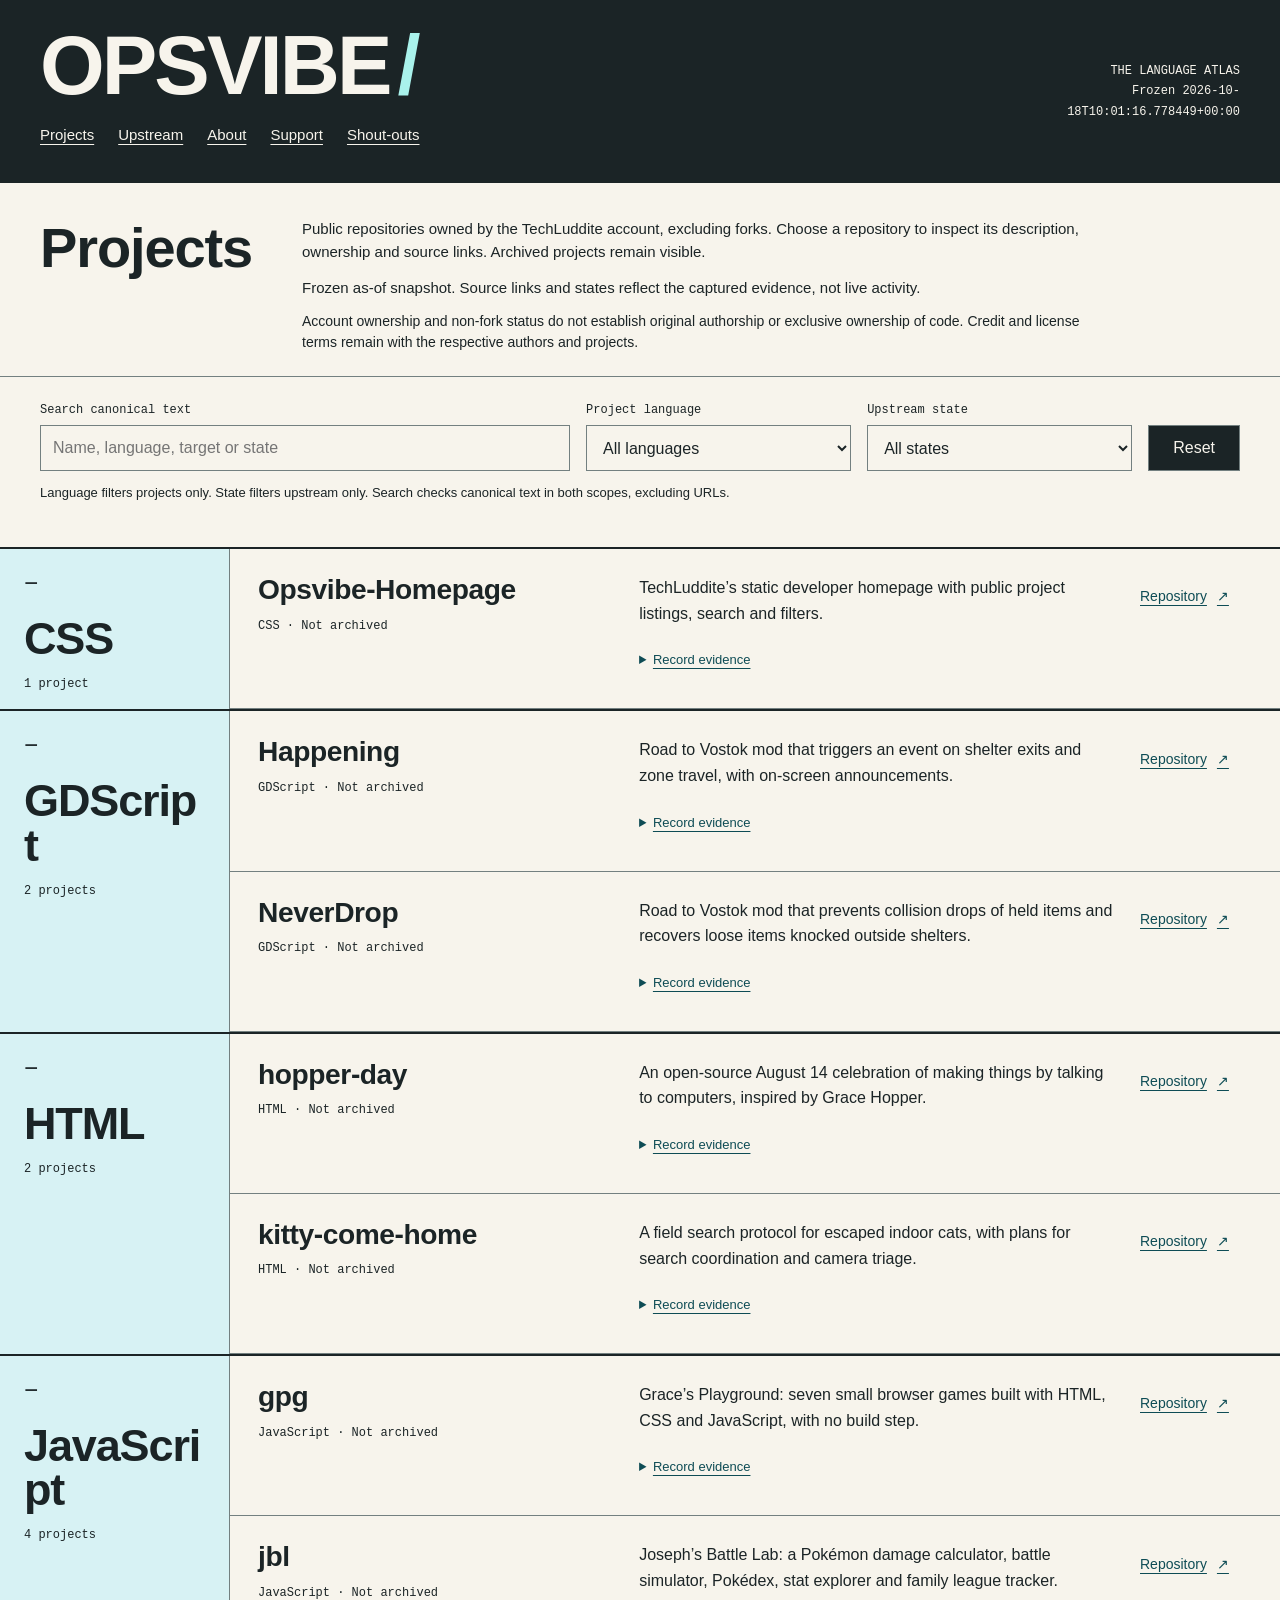
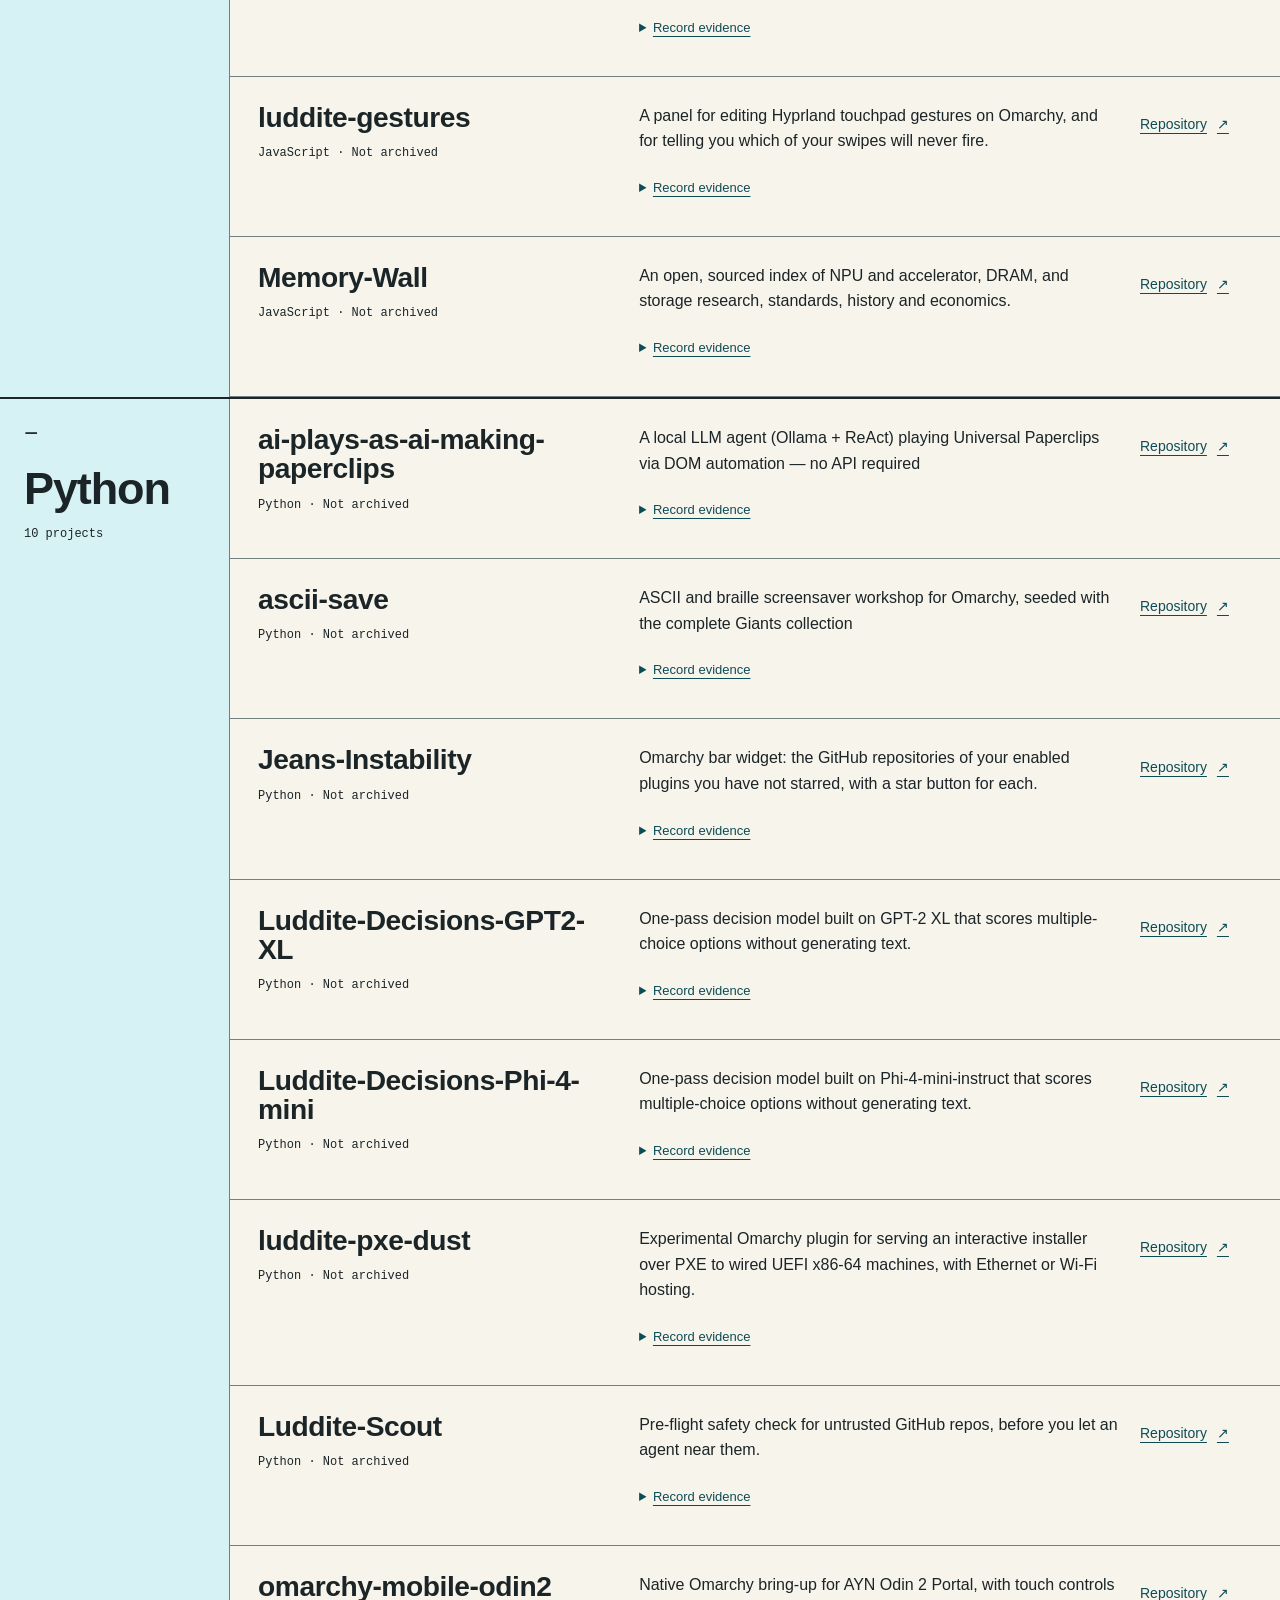
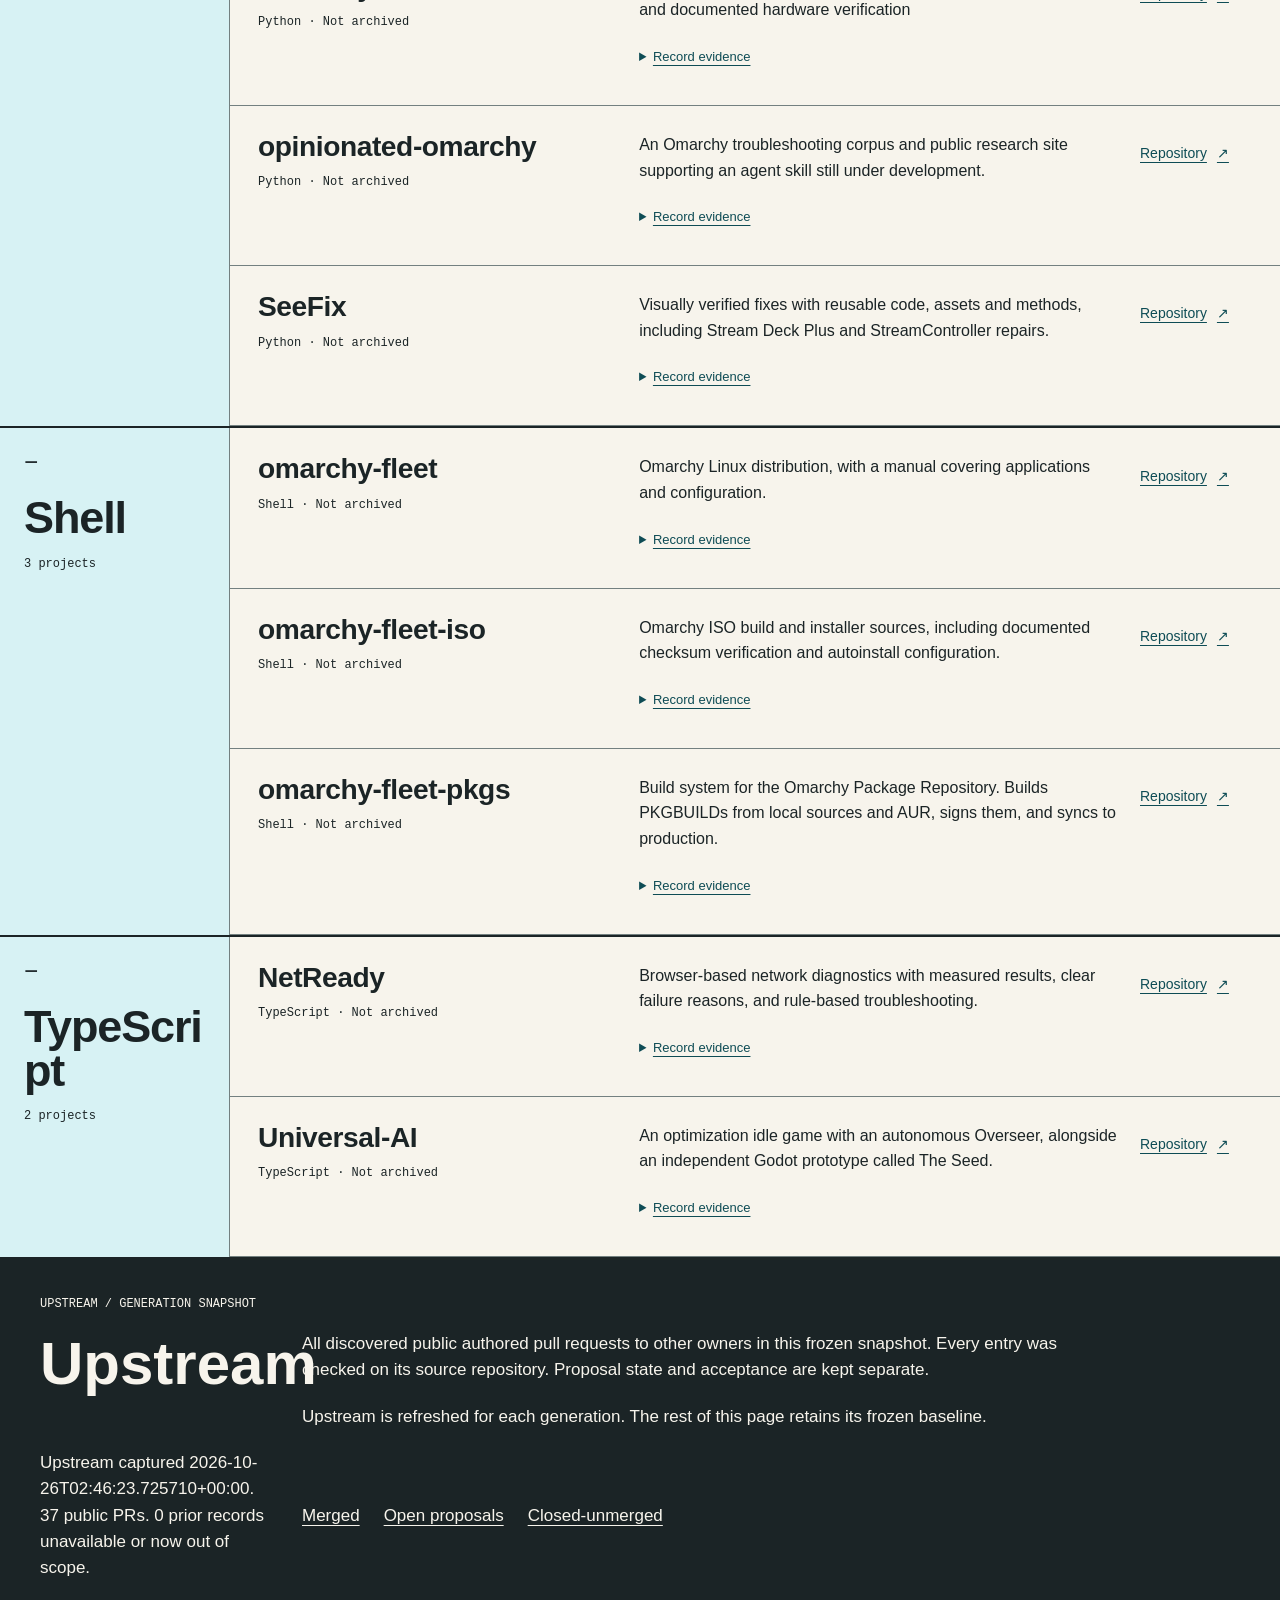
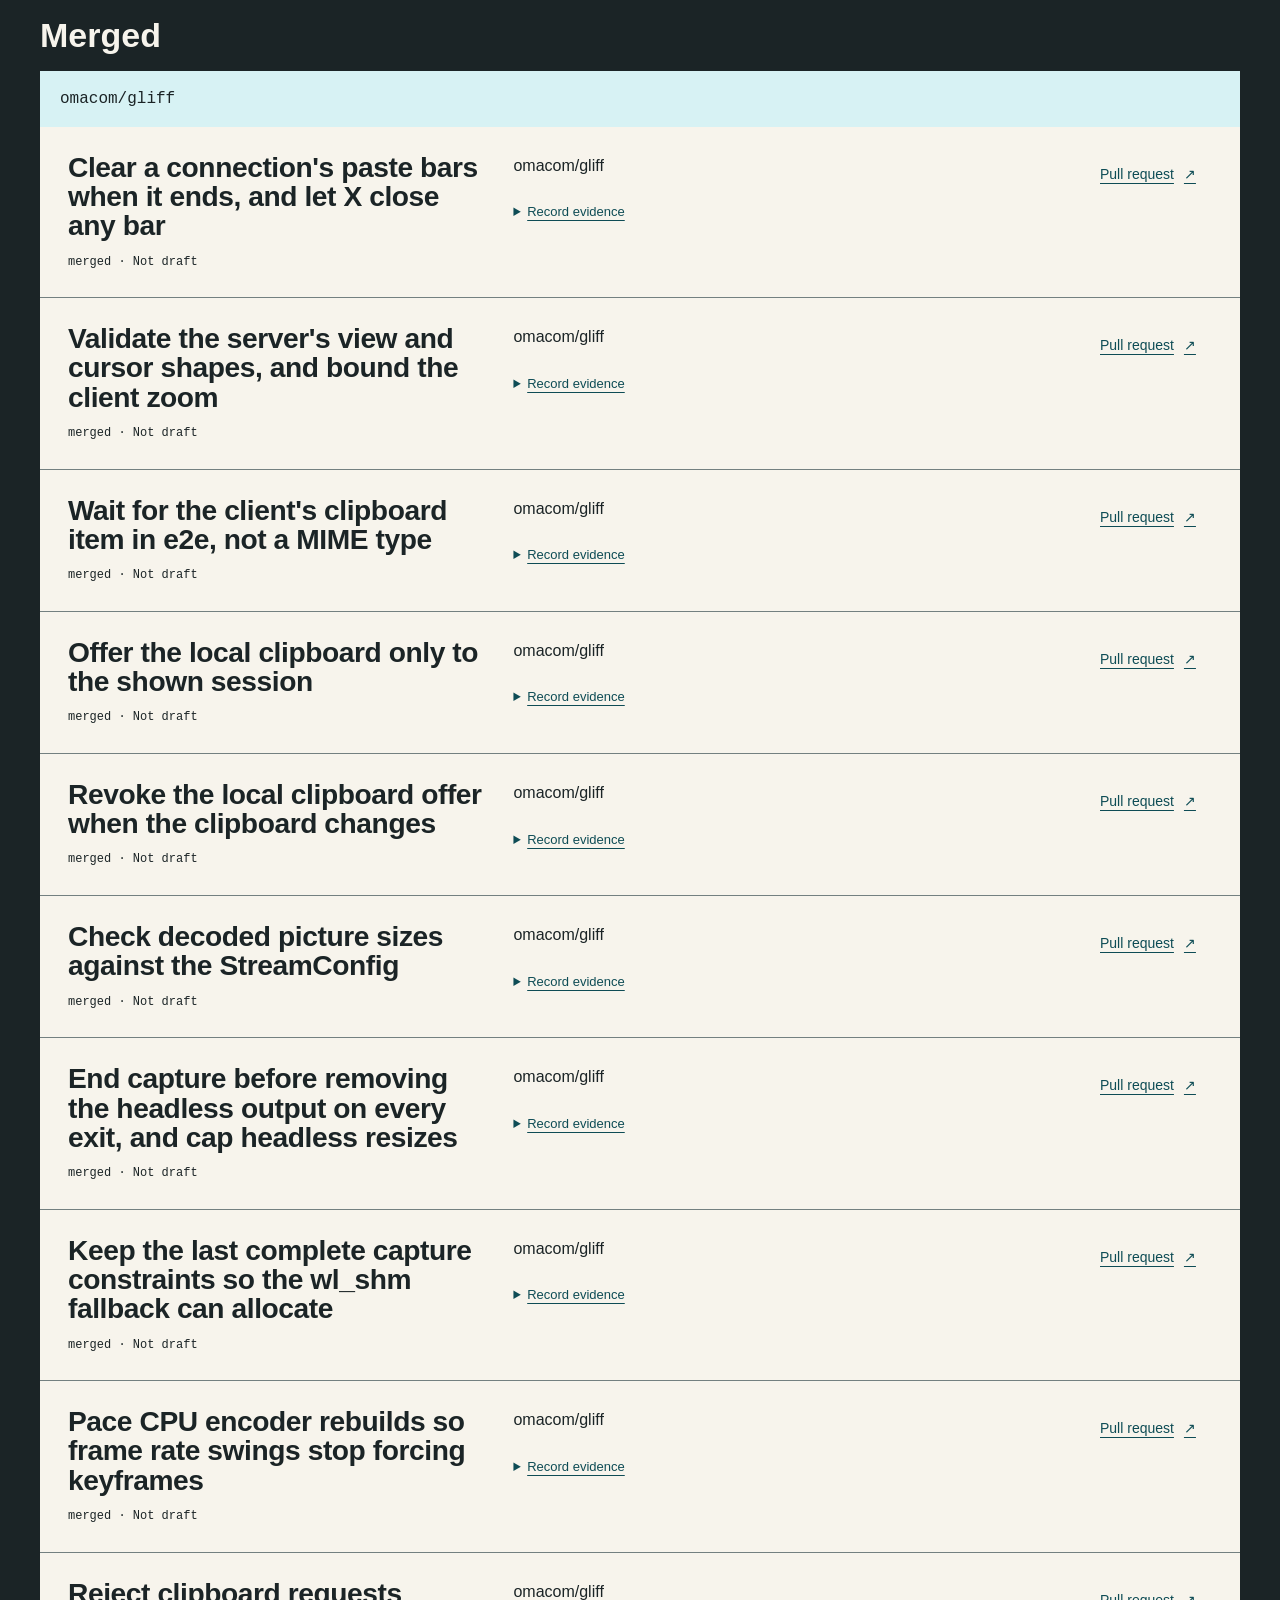
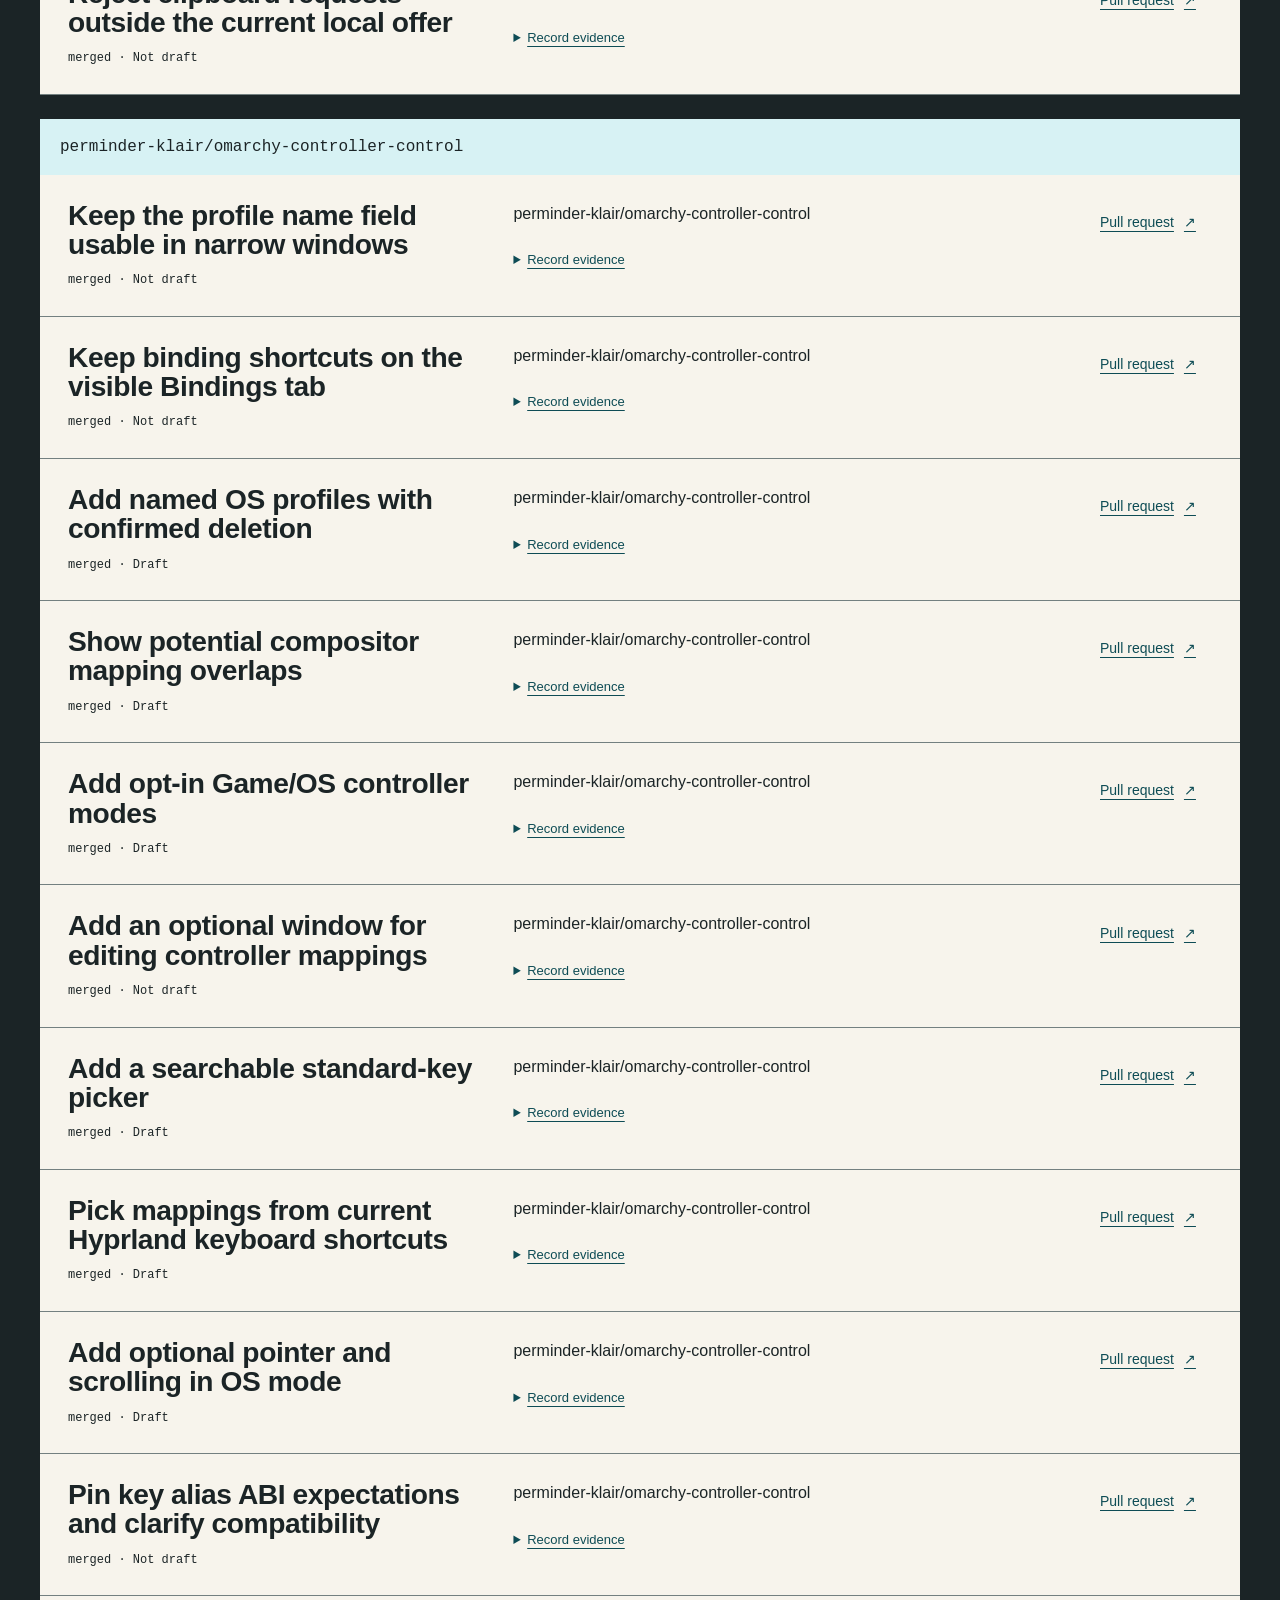
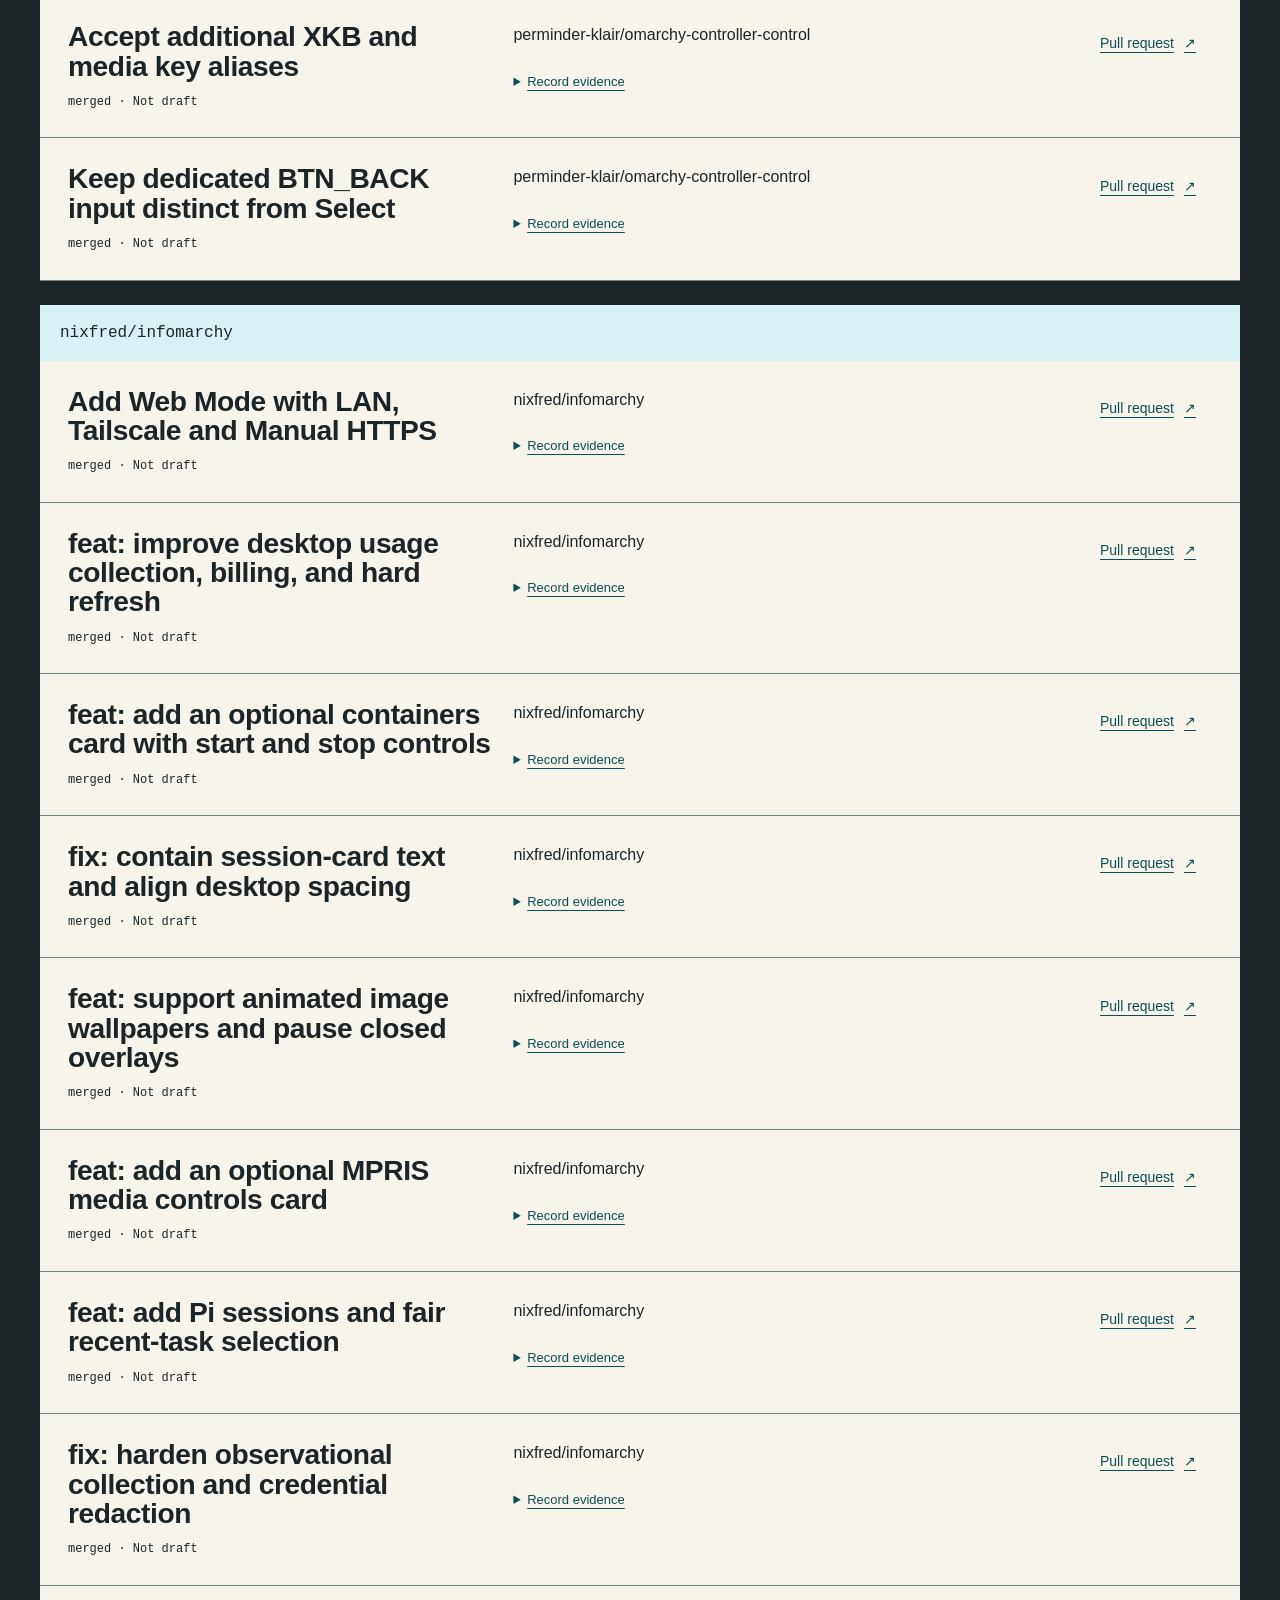
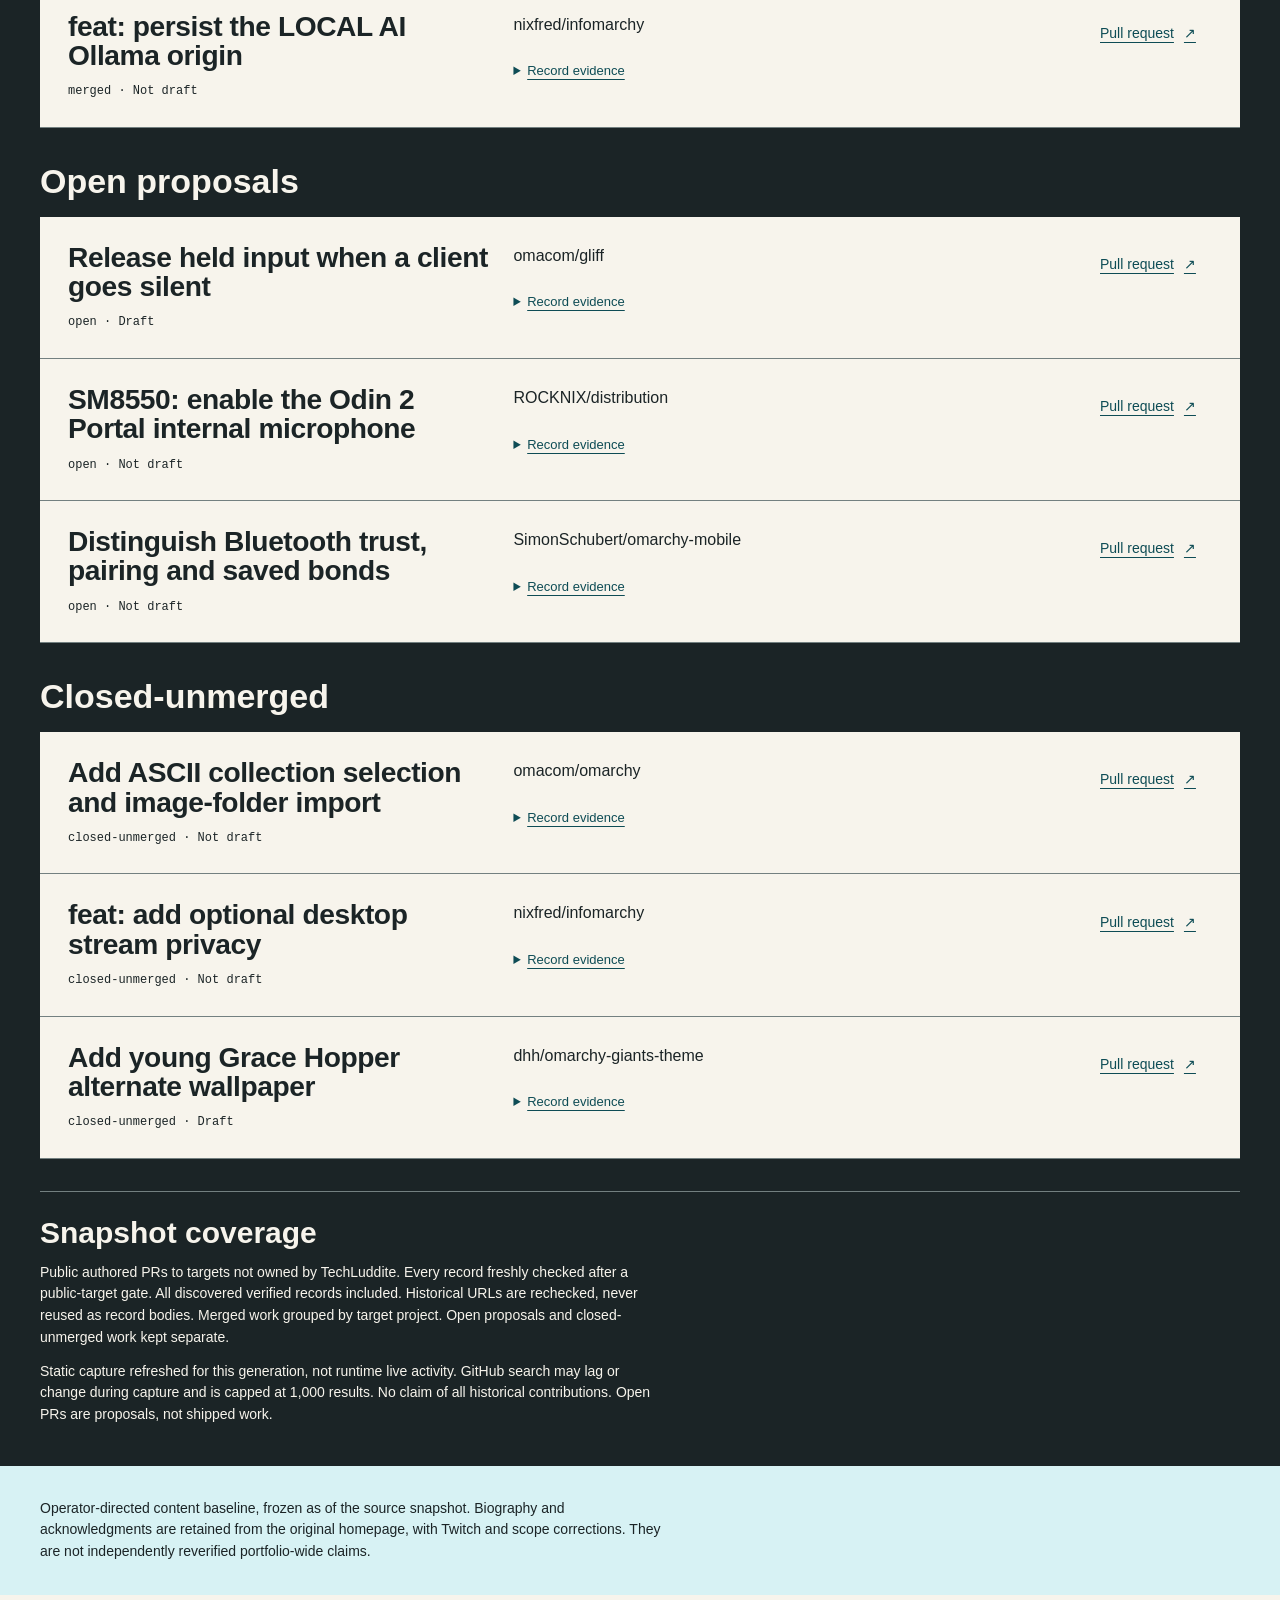
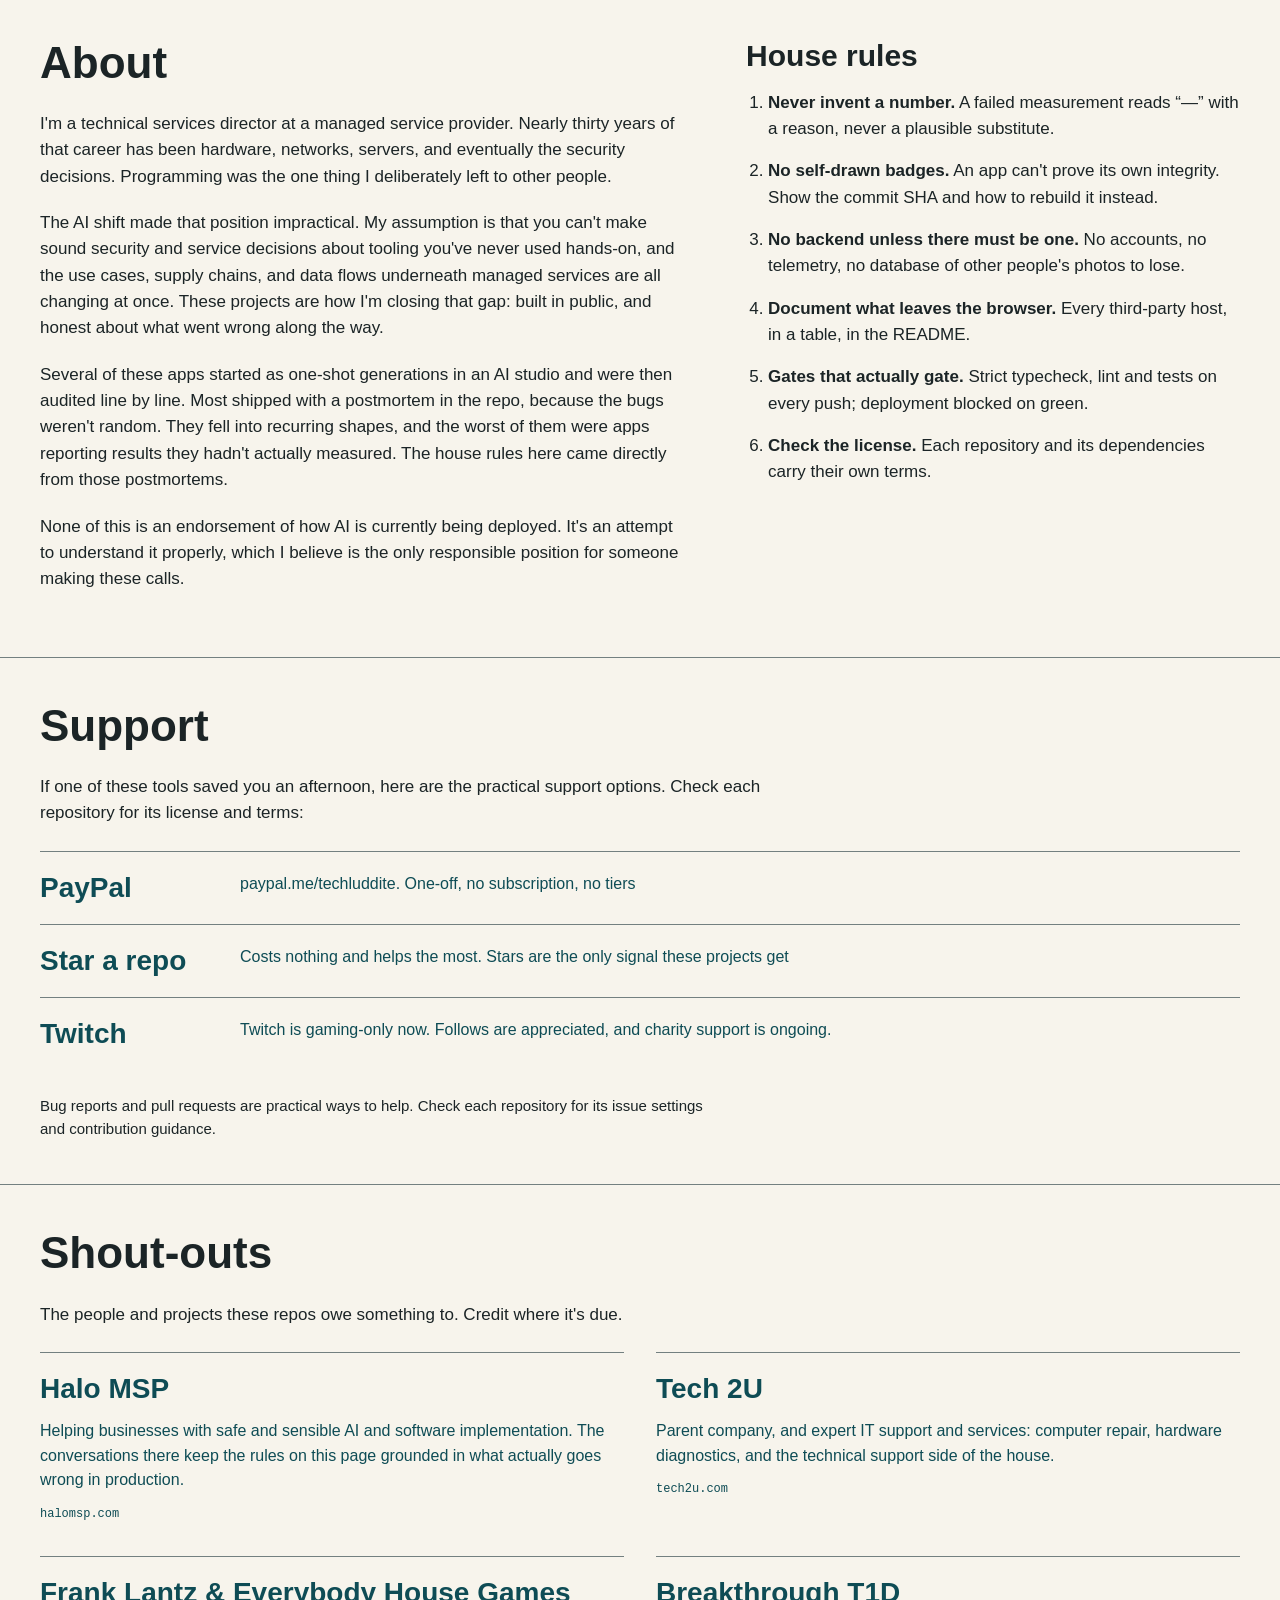
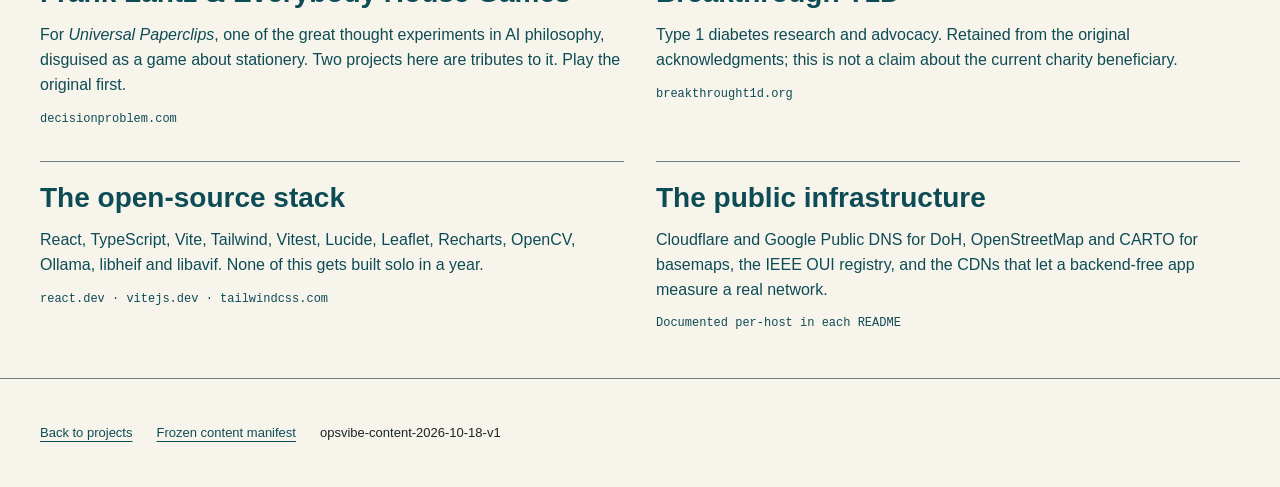
==== commit 5481fecb: "content: refresh upstream evidence without changing homepage design" ====
--- a/index.html
+++ b/index.html
@@ -2,7 +2,7 @@
 <a class="skip" href="#projects">Skip to projects</a><header class="masthead"><a class="wordmark" href="#projects" aria-label="OpsVibe projects">OPSVIBE<span aria-hidden="true">/</span></a><nav aria-label="Main"><a href="#projects">Projects</a><a href="#upstream">Upstream</a><a href="#about">About</a><a href="#support">Support</a><a href="#shoutouts">Shout-outs</a></nav><p class="edition">THE LANGUAGE ATLAS<br><span>Frozen <time data-asof>2026-10-18T10:01:16.778449+00:00</time></span></p></header>
 <main><p class="print-note">With JavaScript enabled, print shows every record and ignores on-screen filters and folded chapters.</p><section class="intro"><h1>Projects</h1><p data-copy="projects_intro">Public repositories owned by the TechLuddite account, excluding forks. Choose a repository to inspect its description, ownership and source links. Archived projects remain visible.</p><p data-copy="snapshot_note">Frozen as-of snapshot. Source links and states reflect the captured evidence, not live activity.</p><p data-copy="attribution_note">Account ownership and non-fork status do not establish original authorship or exclusive ownership of code. Credit and license terms remain with the respective authors and projects.</p></section>
 <form id="filters" hidden role="search"><label>Search canonical text<input id="query" type="search" autocomplete="off" placeholder="Name, language, target or state"></label><label>Project language<select id="language"><option value="">All languages</option><option value="CSS">CSS</option><option value="GDScript">GDScript</option><option value="HTML">HTML</option><option value="JavaScript">JavaScript</option><option value="Python">Python</option><option value="Shell">Shell</option><option value="TypeScript">TypeScript</option></select></label><label>Upstream state<select id="state"><option value="">All states</option><option value="merged">merged</option><option value="open">open</option><option value="closed-unmerged">closed-unmerged</option></select></label><button type="reset">Reset</button></form><p class="filter-help">Language filters projects only. State filters upstream only. Search checks canonical text in both scopes, excluding URLs.</p><p id="results" role="status" aria-live="polite" aria-atomic="true"></p><p id="project-empty" hidden>No matching projects.</p><p id="pr-empty" hidden>No matching upstream.</p><section id="projects" aria-label="Project language chapters"><details class="chapter" data-language="CSS" open><summary><span>CSS</span><small>1 project</small></summary><div class="chapter-rows"><article class="record" data-kind="project" data-url="https://github.com/TechLuddite/Opsvibe-Homepage" data-language="CSS" data-search="opsvibe-homepage techluddite/opsvibe-homepage techluddite’s static developer homepage with public project listings, search and filters. css false false 2026-09-22t06:56:39z techluddite true"><div class="record-name"><h3 data-field="name">Opsvibe-Homepage</h3><p class="meta">CSS · Not archived</p></div><div class="record-body"><p class="description" data-field="description">TechLuddite’s static developer homepage with public project listings, search and filters.</p><details class="evidence"><summary>Record evidence</summary><dl><div><dt>full_name</dt><dd><span data-field="full_name">TechLuddite/Opsvibe-Homepage</span></dd></div><div><dt>language</dt><dd><span data-field="language">CSS</span></dd></div><div><dt>archived</dt><dd><span data-field="archived">false</span></dd></div><div><dt>fork</dt><dd><span data-field="fork">false</span></dd></div><div><dt>html_url</dt><dd><a data-field="html_url" href="https://github.com/TechLuddite/Opsvibe-Homepage">https://github.com/TechLuddite/Opsvibe-Homepage</a></dd></div><div><dt>homepage</dt><dd><a data-field="homepage" href="https://opsvibe.systems/">https://opsvibe.systems/</a></dd></div><div><dt>pushed_at</dt><dd><span data-field="pushed_at">2026-09-22T06:56:39Z</span></dd></div><div><dt>owner</dt><dd><span data-field="owner">TechLuddite</span></dd></div><div><dt>public</dt><dd><span data-field="public">true</span></dd></div><div><dt>source_url</dt><dd><a data-field="source_url" href="https://api.github.com/repos/TechLuddite/Opsvibe-Homepage">https://api.github.com/repos/TechLuddite/Opsvibe-Homepage</a></dd></div></dl></details></div><a class="source-link" href="https://github.com/TechLuddite/Opsvibe-Homepage">Repository <span aria-hidden="true">↗</span></a></article></div></details><details class="chapter" data-language="GDScript" open><summary><span>GDScript</span><small>2 projects</small></summary><div class="chapter-rows"><article class="record" data-kind="project" data-url="https://github.com/TechLuddite/Happening" data-language="GDScript" data-search="happening techluddite/happening road to vostok mod that triggers an event on shelter exits and zone travel, with on-screen announcements. gdscript false false 2026-10-11t08:56:28z techluddite true"><div class="record-name"><h3 data-field="name">Happening</h3><p class="meta">GDScript · Not archived</p></div><div class="record-body"><p class="description" data-field="description">Road to Vostok mod that triggers an event on shelter exits and zone travel, with on-screen announcements.</p><details class="evidence"><summary>Record evidence</summary><dl><div><dt>full_name</dt><dd><span data-field="full_name">TechLuddite/Happening</span></dd></div><div><dt>language</dt><dd><span data-field="language">GDScript</span></dd></div><div><dt>archived</dt><dd><span data-field="archived">false</span></dd></div><div><dt>fork</dt><dd><span data-field="fork">false</span></dd></div><div><dt>html_url</dt><dd><a data-field="html_url" href="https://github.com/TechLuddite/Happening">https://github.com/TechLuddite/Happening</a></dd></div><div><dt>homepage</dt><dd><span data-field="homepage">Not recorded</span></dd></div><div><dt>pushed_at</dt><dd><span data-field="pushed_at">2026-10-11T08:56:28Z</span></dd></div><div><dt>owner</dt><dd><span data-field="owner">TechLuddite</span></dd></div><div><dt>public</dt><dd><span data-field="public">true</span></dd></div><div><dt>source_url</dt><dd><a data-field="source_url" href="https://api.github.com/repos/TechLuddite/Happening">https://api.github.com/repos/TechLuddite/Happening</a></dd></div></dl></details></div><a class="source-link" href="https://github.com/TechLuddite/Happening">Repository <span aria-hidden="true">↗</span></a></article><article class="record" data-kind="project" data-url="https://github.com/TechLuddite/NeverDrop" data-language="GDScript" data-search="neverdrop techluddite/neverdrop road to vostok mod that prevents collision drops of held items and recovers loose items knocked outside shelters. gdscript false false 2026-10-11t20:13:33z techluddite true"><div class="record-name"><h3 data-field="name">NeverDrop</h3><p class="meta">GDScript · Not archived</p></div><div class="record-body"><p class="description" data-field="description">Road to Vostok mod that prevents collision drops of held items and recovers loose items knocked outside shelters.</p><details class="evidence"><summary>Record evidence</summary><dl><div><dt>full_name</dt><dd><span data-field="full_name">TechLuddite/NeverDrop</span></dd></div><div><dt>language</dt><dd><span data-field="language">GDScript</span></dd></div><div><dt>archived</dt><dd><span data-field="archived">false</span></dd></div><div><dt>fork</dt><dd><span data-field="fork">false</span></dd></div><div><dt>html_url</dt><dd><a data-field="html_url" href="https://github.com/TechLuddite/NeverDrop">https://github.com/TechLuddite/NeverDrop</a></dd></div><div><dt>homepage</dt><dd><span data-field="homepage"></span></dd></div><div><dt>pushed_at</dt><dd><span data-field="pushed_at">2026-10-11T20:13:33Z</span></dd></div><div><dt>owner</dt><dd><span data-field="owner">TechLuddite</span></dd></div><div><dt>public</dt><dd><span data-field="public">true</span></dd></div><div><dt>source_url</dt><dd><a data-field="source_url" href="https://api.github.com/repos/TechLuddite/NeverDrop">https://api.github.com/repos/TechLuddite/NeverDrop</a></dd></div></dl></details></div><a class="source-link" href="https://github.com/TechLuddite/NeverDrop">Repository <span aria-hidden="true">↗</span></a></article></div></details><details class="chapter" data-language="HTML" open><summary><span>HTML</span><small>2 projects</small></summary><div class="chapter-rows"><article class="record" data-kind="project" data-url="https://github.com/TechLuddite/hopper-day" data-language="HTML" data-search="hopper-day techluddite/hopper-day an open-source august 14 celebration of making things by talking to computers, inspired by grace hopper. html false false 2026-09-07t21:39:48z techluddite true"><div class="record-name"><h3 data-field="name">hopper-day</h3><p class="meta">HTML · Not archived</p></div><div class="record-body"><p class="description" data-field="description">An open-source August 14 celebration of making things by talking to computers, inspired by Grace Hopper.</p><details class="evidence"><summary>Record evidence</summary><dl><div><dt>full_name</dt><dd><span data-field="full_name">TechLuddite/hopper-day</span></dd></div><div><dt>language</dt><dd><span data-field="language">HTML</span></dd></div><div><dt>archived</dt><dd><span data-field="archived">false</span></dd></div><div><dt>fork</dt><dd><span data-field="fork">false</span></dd></div><div><dt>html_url</dt><dd><a data-field="html_url" href="https://github.com/TechLuddite/hopper-day">https://github.com/TechLuddite/hopper-day</a></dd></div><div><dt>homepage</dt><dd><a data-field="homepage" href="https://techluddite.github.io/hopper-day/">https://techluddite.github.io/hopper-day/</a></dd></div><div><dt>pushed_at</dt><dd><span data-field="pushed_at">2026-09-07T21:39:48Z</span></dd></div><div><dt>owner</dt><dd><span data-field="owner">TechLuddite</span></dd></div><div><dt>public</dt><dd><span data-field="public">true</span></dd></div><div><dt>source_url</dt><dd><a data-field="source_url" href="https://api.github.com/repos/TechLuddite/hopper-day">https://api.github.com/repos/TechLuddite/hopper-day</a></dd></div></dl></details></div><a class="source-link" href="https://github.com/TechLuddite/hopper-day">Repository <span aria-hidden="true">↗</span></a></article><article class="record" data-kind="project" data-url="https://github.com/TechLuddite/kitty-come-home" data-language="HTML" data-search="kitty-come-home techluddite/kitty-come-home a field search protocol for escaped indoor cats, with plans for search coordination and camera triage. html false false 2026-09-07t22:57:41z techluddite true"><div class="record-name"><h3 data-field="name">kitty-come-home</h3><p class="meta">HTML · Not archived</p></div><div class="record-body"><p class="description" data-field="description">A field search protocol for escaped indoor cats, with plans for search coordination and camera triage.</p><details class="evidence"><summary>Record evidence</summary><dl><div><dt>full_name</dt><dd><span data-field="full_name">TechLuddite/kitty-come-home</span></dd></div><div><dt>language</dt><dd><span data-field="language">HTML</span></dd></div><div><dt>archived</dt><dd><span data-field="archived">false</span></dd></div><div><dt>fork</dt><dd><span data-field="fork">false</span></dd></div><div><dt>html_url</dt><dd><a data-field="html_url" href="https://github.com/TechLuddite/kitty-come-home">https://github.com/TechLuddite/kitty-come-home</a></dd></div><div><dt>homepage</dt><dd><a data-field="homepage" href="https://kittycomehome.org/">https://kittycomehome.org/</a></dd></div><div><dt>pushed_at</dt><dd><span data-field="pushed_at">2026-09-07T22:57:41Z</span></dd></div><div><dt>owner</dt><dd><span data-field="owner">TechLuddite</span></dd></div><div><dt>public</dt><dd><span data-field="public">true</span></dd></div><div><dt>source_url</dt><dd><a data-field="source_url" href="https://api.github.com/repos/TechLuddite/kitty-come-home">https://api.github.com/repos/TechLuddite/kitty-come-home</a></dd></div></dl></details></div><a class="source-link" href="https://github.com/TechLuddite/kitty-come-home">Repository <span aria-hidden="true">↗</span></a></article></div></details><details class="chapter" data-language="JavaScript" open><summary><span>JavaScript</span><small>4 projects</small></summary><div class="chapter-rows"><article class="record" data-kind="project" data-url="https://github.com/TechLuddite/gpg" data-language="JavaScript" data-search="gpg techluddite/gpg grace’s playground: seven small browser games built with html, css and javascript, with no build step. javascript false false 2026-09-02t13:35:28z techluddite true"><div class="record-name"><h3 data-field="name">gpg</h3><p class="meta">JavaScript · Not archived</p></div><div class="record-body"><p class="description" data-field="description">Grace’s Playground: seven small browser games built with HTML, CSS and JavaScript, with no build step.</p><details class="evidence"><summary>Record evidence</summary><dl><div><dt>full_name</dt><dd><span data-field="full_name">TechLuddite/gpg</span></dd></div><div><dt>language</dt><dd><span data-field="language">JavaScript</span></dd></div><div><dt>archived</dt><dd><span data-field="archived">false</span></dd></div><div><dt>fork</dt><dd><span data-field="fork">false</span></dd></div><div><dt>html_url</dt><dd><a data-field="html_url" href="https://github.com/TechLuddite/gpg">https://github.com/TechLuddite/gpg</a></dd></div><div><dt>homepage</dt><dd><span data-field="homepage">Not recorded</span></dd></div><div><dt>pushed_at</dt><dd><span data-field="pushed_at">2026-09-02T13:35:28Z</span></dd></div><div><dt>owner</dt><dd><span data-field="owner">TechLuddite</span></dd></div><div><dt>public</dt><dd><span data-field="public">true</span></dd></div><div><dt>source_url</dt><dd><a data-field="source_url" href="https://api.github.com/repos/TechLuddite/gpg">https://api.github.com/repos/TechLuddite/gpg</a></dd></div></dl></details></div><a class="source-link" href="https://github.com/TechLuddite/gpg">Repository <span aria-hidden="true">↗</span></a></article><article class="record" data-kind="project" data-url="https://github.com/TechLuddite/jbl" data-language="JavaScript" data-search="jbl techluddite/jbl joseph’s battle lab: a pokémon damage calculator, battle simulator, pokédex, stat explorer and family league tracker. javascript false false 2026-08-17t14:57:33z techluddite true"><div class="record-name"><h3 data-field="name">jbl</h3><p class="meta">JavaScript · Not archived</p></div><div class="record-body"><p class="description" data-field="description">Joseph’s Battle Lab: a Pokémon damage calculator, battle simulator, Pokédex, stat explorer and family league tracker.</p><details class="evidence"><summary>Record evidence</summary><dl><div><dt>full_name</dt><dd><span data-field="full_name">TechLuddite/jbl</span></dd></div><div><dt>language</dt><dd><span data-field="language">JavaScript</span></dd></div><div><dt>archived</dt><dd><span data-field="archived">false</span></dd></div><div><dt>fork</dt><dd><span data-field="fork">false</span></dd></div><div><dt>html_url</dt><dd><a data-field="html_url" href="https://github.com/TechLuddite/jbl">https://github.com/TechLuddite/jbl</a></dd></div><div><dt>homepage</dt><dd><a data-field="homepage" href="https://jbl.opsvibe.systems/">https://jbl.opsvibe.systems/</a></dd></div><div><dt>pushed_at</dt><dd><span data-field="pushed_at">2026-08-17T14:57:33Z</span></dd></div><div><dt>owner</dt><dd><span data-field="owner">TechLuddite</span></dd></div><div><dt>public</dt><dd><span data-field="public">true</span></dd></div><div><dt>source_url</dt><dd><a data-field="source_url" href="https://api.github.com/repos/TechLuddite/jbl">https://api.github.com/repos/TechLuddite/jbl</a></dd></div></dl></details></div><a class="source-link" href="https://github.com/TechLuddite/jbl">Repository <span aria-hidden="true">↗</span></a></article><article class="record" data-kind="project" data-url="https://github.com/TechLuddite/luddite-gestures" data-language="JavaScript" data-search="luddite-gestures techluddite/luddite-gestures a panel for editing hyprland touchpad gestures on omarchy, and for telling you which of your swipes will never fire. javascript false false 2026-10-18t09:24:56z techluddite true"><div class="record-name"><h3 data-field="name">luddite-gestures</h3><p class="meta">JavaScript · Not archived</p></div><div class="record-body"><p class="description" data-field="description">A panel for editing Hyprland touchpad gestures on Omarchy, and for telling you which of your swipes will never fire.</p><details class="evidence"><summary>Record evidence</summary><dl><div><dt>full_name</dt><dd><span data-field="full_name">TechLuddite/luddite-gestures</span></dd></div><div><dt>language</dt><dd><span data-field="language">JavaScript</span></dd></div><div><dt>archived</dt><dd><span data-field="archived">false</span></dd></div><div><dt>fork</dt><dd><span data-field="fork">false</span></dd></div><div><dt>html_url</dt><dd><a data-field="html_url" href="https://github.com/TechLuddite/luddite-gestures">https://github.com/TechLuddite/luddite-gestures</a></dd></div><div><dt>homepage</dt><dd><span data-field="homepage">Not recorded</span></dd></div><div><dt>pushed_at</dt><dd><span data-field="pushed_at">2026-10-18T09:24:56Z</span></dd></div><div><dt>owner</dt><dd><span data-field="owner">TechLuddite</span></dd></div><div><dt>public</dt><dd><span data-field="public">true</span></dd></div><div><dt>source_url</dt><dd><a data-field="source_url" href="https://api.github.com/repos/TechLuddite/luddite-gestures">https://api.github.com/repos/TechLuddite/luddite-gestures</a></dd></div></dl></details></div><a class="source-link" href="https://github.com/TechLuddite/luddite-gestures">Repository <span aria-hidden="true">↗</span></a></article><article class="record" data-kind="project" data-url="https://github.com/TechLuddite/Memory-Wall" data-language="JavaScript" data-search="memory-wall techluddite/memory-wall an open, sourced index of npu and accelerator, dram, and storage research, standards, history and economics. javascript false false 2026-08-06t06:05:13z techluddite true"><div class="record-name"><h3 data-field="name">Memory-Wall</h3><p class="meta">JavaScript · Not archived</p></div><div class="record-body"><p class="description" data-field="description">An open, sourced index of NPU and accelerator, DRAM, and storage research, standards, history and economics.</p><details class="evidence"><summary>Record evidence</summary><dl><div><dt>full_name</dt><dd><span data-field="full_name">TechLuddite/Memory-Wall</span></dd></div><div><dt>language</dt><dd><span data-field="language">JavaScript</span></dd></div><div><dt>archived</dt><dd><span data-field="archived">false</span></dd></div><div><dt>fork</dt><dd><span data-field="fork">false</span></dd></div><div><dt>html_url</dt><dd><a data-field="html_url" href="https://github.com/TechLuddite/Memory-Wall">https://github.com/TechLuddite/Memory-Wall</a></dd></div><div><dt>homepage</dt><dd><a data-field="homepage" href="https://memory-wall.opsvibe.systems/">https://memory-wall.opsvibe.systems/</a></dd></div><div><dt>pushed_at</dt><dd><span data-field="pushed_at">2026-08-06T06:05:13Z</span></dd></div><div><dt>owner</dt><dd><span data-field="owner">TechLuddite</span></dd></div><div><dt>public</dt><dd><span data-field="public">true</span></dd></div><div><dt>source_url</dt><dd><a data-field="source_url" href="https://api.github.com/repos/TechLuddite/Memory-Wall">https://api.github.com/repos/TechLuddite/Memory-Wall</a></dd></div></dl></details></div><a class="source-link" href="https://github.com/TechLuddite/Memory-Wall">Repository <span aria-hidden="true">↗</span></a></article></div></details><details class="chapter" data-language="Python" open><summary><span>Python</span><small>10 projects</small></summary><div class="chapter-rows"><article class="record" data-kind="project" data-url="https://github.com/TechLuddite/ai-plays-as-ai-making-paperclips" data-language="Python" data-search="ai-plays-as-ai-making-paperclips techluddite/ai-plays-as-ai-making-paperclips a local llm agent (ollama + react) playing universal paperclips via dom automation — no api required python false false 2026-08-16t16:11:24z techluddite true"><div class="record-name"><h3 data-field="name">ai-plays-as-ai-making-paperclips</h3><p class="meta">Python · Not archived</p></div><div class="record-body"><p class="description" data-field="description">A local LLM agent (Ollama + ReAct) playing Universal Paperclips via DOM automation — no API required</p><details class="evidence"><summary>Record evidence</summary><dl><div><dt>full_name</dt><dd><span data-field="full_name">TechLuddite/ai-plays-as-ai-making-paperclips</span></dd></div><div><dt>language</dt><dd><span data-field="language">Python</span></dd></div><div><dt>archived</dt><dd><span data-field="archived">false</span></dd></div><div><dt>fork</dt><dd><span data-field="fork">false</span></dd></div><div><dt>html_url</dt><dd><a data-field="html_url" href="https://github.com/TechLuddite/ai-plays-as-ai-making-paperclips">https://github.com/TechLuddite/ai-plays-as-ai-making-paperclips</a></dd></div><div><dt>homepage</dt><dd><span data-field="homepage">Not recorded</span></dd></div><div><dt>pushed_at</dt><dd><span data-field="pushed_at">2026-08-16T16:11:24Z</span></dd></div><div><dt>owner</dt><dd><span data-field="owner">TechLuddite</span></dd></div><div><dt>public</dt><dd><span data-field="public">true</span></dd></div><div><dt>source_url</dt><dd><a data-field="source_url" href="https://api.github.com/repos/TechLuddite/ai-plays-as-ai-making-paperclips">https://api.github.com/repos/TechLuddite/ai-plays-as-ai-making-paperclips</a></dd></div></dl></details></div><a class="source-link" href="https://github.com/TechLuddite/ai-plays-as-ai-making-paperclips">Repository <span aria-hidden="true">↗</span></a></article><article class="record" data-kind="project" data-url="https://github.com/TechLuddite/ascii-save" data-language="Python" data-search="ascii-save techluddite/ascii-save ascii and braille screensaver workshop for omarchy, seeded with the complete giants collection python false false 2026-10-02t10:07:02z techluddite true"><div class="record-name"><h3 data-field="name">ascii-save</h3><p class="meta">Python · Not archived</p></div><div class="record-body"><p class="description" data-field="description">ASCII and braille screensaver workshop for Omarchy, seeded with the complete Giants collection</p><details class="evidence"><summary>Record evidence</summary><dl><div><dt>full_name</dt><dd><span data-field="full_name">TechLuddite/ascii-save</span></dd></div><div><dt>language</dt><dd><span data-field="language">Python</span></dd></div><div><dt>archived</dt><dd><span data-field="archived">false</span></dd></div><div><dt>fork</dt><dd><span data-field="fork">false</span></dd></div><div><dt>html_url</dt><dd><a data-field="html_url" href="https://github.com/TechLuddite/ascii-save">https://github.com/TechLuddite/ascii-save</a></dd></div><div><dt>homepage</dt><dd><span data-field="homepage">Not recorded</span></dd></div><div><dt>pushed_at</dt><dd><span data-field="pushed_at">2026-10-02T10:07:02Z</span></dd></div><div><dt>owner</dt><dd><span data-field="owner">TechLuddite</span></dd></div><div><dt>public</dt><dd><span data-field="public">true</span></dd></div><div><dt>source_url</dt><dd><a data-field="source_url" href="https://api.github.com/repos/TechLuddite/ascii-save">https://api.github.com/repos/TechLuddite/ascii-save</a></dd></div></dl></details></div><a class="source-link" href="https://github.com/TechLuddite/ascii-save">Repository <span aria-hidden="true">↗</span></a></article><article class="record" data-kind="project" data-url="https://github.com/TechLuddite/Jeans-Instability" data-language="Python" data-search="jeans-instability techluddite/jeans-instability omarchy bar widget: the github repositories of your enabled plugins you have not starred, with a star button for each. python false false 2026-10-18t09:20:29z techluddite true"><div class="record-name"><h3 data-field="name">Jeans-Instability</h3><p class="meta">Python · Not archived</p></div><div class="record-body"><p class="description" data-field="description">Omarchy bar widget: the GitHub repositories of your enabled plugins you have not starred, with a star button for each.</p><details class="evidence"><summary>Record evidence</summary><dl><div><dt>full_name</dt><dd><span data-field="full_name">TechLuddite/Jeans-Instability</span></dd></div><div><dt>language</dt><dd><span data-field="language">Python</span></dd></div><div><dt>archived</dt><dd><span data-field="archived">false</span></dd></div><div><dt>fork</dt><dd><span data-field="fork">false</span></dd></div><div><dt>html_url</dt><dd><a data-field="html_url" href="https://github.com/TechLuddite/Jeans-Instability">https://github.com/TechLuddite/Jeans-Instability</a></dd></div><div><dt>homepage</dt><dd><span data-field="homepage">Not recorded</span></dd></div><div><dt>pushed_at</dt><dd><span data-field="pushed_at">2026-10-18T09:20:29Z</span></dd></div><div><dt>owner</dt><dd><span data-field="owner">TechLuddite</span></dd></div><div><dt>public</dt><dd><span data-field="public">true</span></dd></div><div><dt>source_url</dt><dd><a data-field="source_url" href="https://api.github.com/repos/TechLuddite/Jeans-Instability">https://api.github.com/repos/TechLuddite/Jeans-Instability</a></dd></div></dl></details></div><a class="source-link" href="https://github.com/TechLuddite/Jeans-Instability">Repository <span aria-hidden="true">↗</span></a></article><article class="record" data-kind="project" data-url="https://github.com/TechLuddite/Luddite-Decisions-GPT2-XL" data-language="Python" data-search="luddite-decisions-gpt2-xl techluddite/luddite-decisions-gpt2-xl one-pass decision model built on gpt-2 xl that scores multiple-choice options without generating text. python false false 2026-10-01t01:41:12z techluddite true"><div class="record-name"><h3 data-field="name">Luddite-Decisions-GPT2-XL</h3><p class="meta">Python · Not archived</p></div><div class="record-body"><p class="description" data-field="description">One-pass decision model built on GPT-2 XL that scores multiple-choice options without generating text.</p><details class="evidence"><summary>Record evidence</summary><dl><div><dt>full_name</dt><dd><span data-field="full_name">TechLuddite/Luddite-Decisions-GPT2-XL</span></dd></div><div><dt>language</dt><dd><span data-field="language">Python</span></dd></div><div><dt>archived</dt><dd><span data-field="archived">false</span></dd></div><div><dt>fork</dt><dd><span data-field="fork">false</span></dd></div><div><dt>html_url</dt><dd><a data-field="html_url" href="https://github.com/TechLuddite/Luddite-Decisions-GPT2-XL">https://github.com/TechLuddite/Luddite-Decisions-GPT2-XL</a></dd></div><div><dt>homepage</dt><dd><span data-field="homepage">Not recorded</span></dd></div><div><dt>pushed_at</dt><dd><span data-field="pushed_at">2026-10-01T01:41:12Z</span></dd></div><div><dt>owner</dt><dd><span data-field="owner">TechLuddite</span></dd></div><div><dt>public</dt><dd><span data-field="public">true</span></dd></div><div><dt>source_url</dt><dd><a data-field="source_url" href="https://api.github.com/repos/TechLuddite/Luddite-Decisions-GPT2-XL">https://api.github.com/repos/TechLuddite/Luddite-Decisions-GPT2-XL</a></dd></div></dl></details></div><a class="source-link" href="https://github.com/TechLuddite/Luddite-Decisions-GPT2-XL">Repository <span aria-hidden="true">↗</span></a></article><article class="record" data-kind="project" data-url="https://github.com/TechLuddite/Luddite-Decisions-Phi-4-mini" data-language="Python" data-search="luddite-decisions-phi-4-mini techluddite/luddite-decisions-phi-4-mini one-pass decision model built on phi-4-mini-instruct that scores multiple-choice options without generating text. python false false 2026-10-01t01:41:14z techluddite true"><div class="record-name"><h3 data-field="name">Luddite-Decisions-Phi-4-mini</h3><p class="meta">Python · Not archived</p></div><div class="record-body"><p class="description" data-field="description">One-pass decision model built on Phi-4-mini-instruct that scores multiple-choice options without generating text.</p><details class="evidence"><summary>Record evidence</summary><dl><div><dt>full_name</dt><dd><span data-field="full_name">TechLuddite/Luddite-Decisions-Phi-4-mini</span></dd></div><div><dt>language</dt><dd><span data-field="language">Python</span></dd></div><div><dt>archived</dt><dd><span data-field="archived">false</span></dd></div><div><dt>fork</dt><dd><span data-field="fork">false</span></dd></div><div><dt>html_url</dt><dd><a data-field="html_url" href="https://github.com/TechLuddite/Luddite-Decisions-Phi-4-mini">https://github.com/TechLuddite/Luddite-Decisions-Phi-4-mini</a></dd></div><div><dt>homepage</dt><dd><span data-field="homepage">Not recorded</span></dd></div><div><dt>pushed_at</dt><dd><span data-field="pushed_at">2026-10-01T01:41:14Z</span></dd></div><div><dt>owner</dt><dd><span data-field="owner">TechLuddite</span></dd></div><div><dt>public</dt><dd><span data-field="public">true</span></dd></div><div><dt>source_url</dt><dd><a data-field="source_url" href="https://api.github.com/repos/TechLuddite/Luddite-Decisions-Phi-4-mini">https://api.github.com/repos/TechLuddite/Luddite-Decisions-Phi-4-mini</a></dd></div></dl></details></div><a class="source-link" href="https://github.com/TechLuddite/Luddite-Decisions-Phi-4-mini">Repository <span aria-hidden="true">↗</span></a></article><article class="record" data-kind="project" data-url="https://github.com/TechLuddite/luddite-pxe-dust" data-language="Python" data-search="luddite-pxe-dust techluddite/luddite-pxe-dust experimental omarchy plugin for serving an interactive installer over pxe to wired uefi x86-64 machines, with ethernet or wi-fi hosting. python false false 2026-10-18t09:27:18z techluddite true"><div class="record-name"><h3 data-field="name">luddite-pxe-dust</h3><p class="meta">Python · Not archived</p></div><div class="record-body"><p class="description" data-field="description">Experimental Omarchy plugin for serving an interactive installer over PXE to wired UEFI x86-64 machines, with Ethernet or Wi-Fi hosting.</p><details class="evidence"><summary>Record evidence</summary><dl><div><dt>full_name</dt><dd><span data-field="full_name">TechLuddite/luddite-pxe-dust</span></dd></div><div><dt>language</dt><dd><span data-field="language">Python</span></dd></div><div><dt>archived</dt><dd><span data-field="archived">false</span></dd></div><div><dt>fork</dt><dd><span data-field="fork">false</span></dd></div><div><dt>html_url</dt><dd><a data-field="html_url" href="https://github.com/TechLuddite/luddite-pxe-dust">https://github.com/TechLuddite/luddite-pxe-dust</a></dd></div><div><dt>homepage</dt><dd><span data-field="homepage">Not recorded</span></dd></div><div><dt>pushed_at</dt><dd><span data-field="pushed_at">2026-10-18T09:27:18Z</span></dd></div><div><dt>owner</dt><dd><span data-field="owner">TechLuddite</span></dd></div><div><dt>public</dt><dd><span data-field="public">true</span></dd></div><div><dt>source_url</dt><dd><a data-field="source_url" href="https://api.github.com/repos/TechLuddite/luddite-pxe-dust">https://api.github.com/repos/TechLuddite/luddite-pxe-dust</a></dd></div></dl></details></div><a class="source-link" href="https://github.com/TechLuddite/luddite-pxe-dust">Repository <span aria-hidden="true">↗</span></a></article><article class="record" data-kind="project" data-url="https://github.com/TechLuddite/Luddite-Scout" data-language="Python" data-search="luddite-scout techluddite/luddite-scout pre-flight safety check for untrusted github repos, before you let an agent near them. python false false 2026-10-18t09:20:44z techluddite true"><div class="record-name"><h3 data-field="name">Luddite-Scout</h3><p class="meta">Python · Not archived</p></div><div class="record-body"><p class="description" data-field="description">Pre-flight safety check for untrusted GitHub repos, before you let an agent near them.</p><details class="evidence"><summary>Record evidence</summary><dl><div><dt>full_name</dt><dd><span data-field="full_name">TechLuddite/Luddite-Scout</span></dd></div><div><dt>language</dt><dd><span data-field="language">Python</span></dd></div><div><dt>archived</dt><dd><span data-field="archived">false</span></dd></div><div><dt>fork</dt><dd><span data-field="fork">false</span></dd></div><div><dt>html_url</dt><dd><a data-field="html_url" href="https://github.com/TechLuddite/Luddite-Scout">https://github.com/TechLuddite/Luddite-Scout</a></dd></div><div><dt>homepage</dt><dd><a data-field="homepage" href="https://techluddite.github.io/Luddite-Scout/">https://techluddite.github.io/Luddite-Scout/</a></dd></div><div><dt>pushed_at</dt><dd><span data-field="pushed_at">2026-10-18T09:20:44Z</span></dd></div><div><dt>owner</dt><dd><span data-field="owner">TechLuddite</span></dd></div><div><dt>public</dt><dd><span data-field="public">true</span></dd></div><div><dt>source_url</dt><dd><a data-field="source_url" href="https://api.github.com/repos/TechLuddite/Luddite-Scout">https://api.github.com/repos/TechLuddite/Luddite-Scout</a></dd></div></dl></details></div><a class="source-link" href="https://github.com/TechLuddite/Luddite-Scout">Repository <span aria-hidden="true">↗</span></a></article><article class="record" data-kind="project" data-url="https://github.com/TechLuddite/omarchy-mobile-odin2" data-language="Python" data-search="omarchy-mobile-odin2 techluddite/omarchy-mobile-odin2 native omarchy bring-up for ayn odin 2 portal, with touch controls and documented hardware verification python false false 2026-10-13t18:36:19z techluddite true"><div class="record-name"><h3 data-field="name">omarchy-mobile-odin2</h3><p class="meta">Python · Not archived</p></div><div class="record-body"><p class="description" data-field="description">Native Omarchy bring-up for AYN Odin 2 Portal, with touch controls and documented hardware verification</p><details class="evidence"><summary>Record evidence</summary><dl><div><dt>full_name</dt><dd><span data-field="full_name">TechLuddite/omarchy-mobile-odin2</span></dd></div><div><dt>language</dt><dd><span data-field="language">Python</span></dd></div><div><dt>archived</dt><dd><span data-field="archived">false</span></dd></div><div><dt>fork</dt><dd><span data-field="fork">false</span></dd></div><div><dt>html_url</dt><dd><a data-field="html_url" href="https://github.com/TechLuddite/omarchy-mobile-odin2">https://github.com/TechLuddite/omarchy-mobile-odin2</a></dd></div><div><dt>homepage</dt><dd><span data-field="homepage">Not recorded</span></dd></div><div><dt>pushed_at</dt><dd><span data-field="pushed_at">2026-10-13T18:36:19Z</span></dd></div><div><dt>owner</dt><dd><span data-field="owner">TechLuddite</span></dd></div><div><dt>public</dt><dd><span data-field="public">true</span></dd></div><div><dt>source_url</dt><dd><a data-field="source_url" href="https://api.github.com/repos/TechLuddite/omarchy-mobile-odin2">https://api.github.com/repos/TechLuddite/omarchy-mobile-odin2</a></dd></div></dl></details></div><a class="source-link" href="https://github.com/TechLuddite/omarchy-mobile-odin2">Repository <span aria-hidden="true">↗</span></a></article><article class="record" data-kind="project" data-url="https://github.com/TechLuddite/opinionated-omarchy" data-language="Python" data-search="opinionated-omarchy techluddite/opinionated-omarchy an omarchy troubleshooting corpus and public research site supporting an agent skill still under development. python false false 2026-10-06t00:32:39z techluddite true"><div class="record-name"><h3 data-field="name">opinionated-omarchy</h3><p class="meta">Python · Not archived</p></div><div class="record-body"><p class="description" data-field="description">An Omarchy troubleshooting corpus and public research site supporting an agent skill still under development.</p><details class="evidence"><summary>Record evidence</summary><dl><div><dt>full_name</dt><dd><span data-field="full_name">TechLuddite/opinionated-omarchy</span></dd></div><div><dt>language</dt><dd><span data-field="language">Python</span></dd></div><div><dt>archived</dt><dd><span data-field="archived">false</span></dd></div><div><dt>fork</dt><dd><span data-field="fork">false</span></dd></div><div><dt>html_url</dt><dd><a data-field="html_url" href="https://github.com/TechLuddite/opinionated-omarchy">https://github.com/TechLuddite/opinionated-omarchy</a></dd></div><div><dt>homepage</dt><dd><a data-field="homepage" href="https://techluddite.github.io/opinionated-omarchy/">https://techluddite.github.io/opinionated-omarchy/</a></dd></div><div><dt>pushed_at</dt><dd><span data-field="pushed_at">2026-10-06T00:32:39Z</span></dd></div><div><dt>owner</dt><dd><span data-field="owner">TechLuddite</span></dd></div><div><dt>public</dt><dd><span data-field="public">true</span></dd></div><div><dt>source_url</dt><dd><a data-field="source_url" href="https://api.github.com/repos/TechLuddite/opinionated-omarchy">https://api.github.com/repos/TechLuddite/opinionated-omarchy</a></dd></div></dl></details></div><a class="source-link" href="https://github.com/TechLuddite/opinionated-omarchy">Repository <span aria-hidden="true">↗</span></a></article><article class="record" data-kind="project" data-url="https://github.com/TechLuddite/SeeFix" data-language="Python" data-search="seefix techluddite/seefix visually verified fixes with reusable code, assets and methods, including stream deck plus and streamcontroller repairs. python false false 2026-10-02t09:49:38z techluddite true"><div class="record-name"><h3 data-field="name">SeeFix</h3><p class="meta">Python · Not archived</p></div><div class="record-body"><p class="description" data-field="description">Visually verified fixes with reusable code, assets and methods, including Stream Deck Plus and StreamController repairs.</p><details class="evidence"><summary>Record evidence</summary><dl><div><dt>full_name</dt><dd><span data-field="full_name">TechLuddite/SeeFix</span></dd></div><div><dt>language</dt><dd><span data-field="language">Python</span></dd></div><div><dt>archived</dt><dd><span data-field="archived">false</span></dd></div><div><dt>fork</dt><dd><span data-field="fork">false</span></dd></div><div><dt>html_url</dt><dd><a data-field="html_url" href="https://github.com/TechLuddite/SeeFix">https://github.com/TechLuddite/SeeFix</a></dd></div><div><dt>homepage</dt><dd><span data-field="homepage">Not recorded</span></dd></div><div><dt>pushed_at</dt><dd><span data-field="pushed_at">2026-10-02T09:49:38Z</span></dd></div><div><dt>owner</dt><dd><span data-field="owner">TechLuddite</span></dd></div><div><dt>public</dt><dd><span data-field="public">true</span></dd></div><div><dt>source_url</dt><dd><a data-field="source_url" href="https://api.github.com/repos/TechLuddite/SeeFix">https://api.github.com/repos/TechLuddite/SeeFix</a></dd></div></dl></details></div><a class="source-link" href="https://github.com/TechLuddite/SeeFix">Repository <span aria-hidden="true">↗</span></a></article></div></details><details class="chapter" data-language="Shell" open><summary><span>Shell</span><small>3 projects</small></summary><div class="chapter-rows"><article class="record" data-kind="project" data-url="https://github.com/TechLuddite/omarchy-fleet" data-language="Shell" data-search="omarchy-fleet techluddite/omarchy-fleet omarchy linux distribution, with a manual covering applications and configuration. shell false false 2026-09-16t17:59:51z techluddite true"><div class="record-name"><h3 data-field="name">omarchy-fleet</h3><p class="meta">Shell · Not archived</p></div><div class="record-body"><p class="description" data-field="description">Omarchy Linux distribution, with a manual covering applications and configuration.</p><details class="evidence"><summary>Record evidence</summary><dl><div><dt>full_name</dt><dd><span data-field="full_name">TechLuddite/omarchy-fleet</span></dd></div><div><dt>language</dt><dd><span data-field="language">Shell</span></dd></div><div><dt>archived</dt><dd><span data-field="archived">false</span></dd></div><div><dt>fork</dt><dd><span data-field="fork">false</span></dd></div><div><dt>html_url</dt><dd><a data-field="html_url" href="https://github.com/TechLuddite/omarchy-fleet">https://github.com/TechLuddite/omarchy-fleet</a></dd></div><div><dt>homepage</dt><dd><a data-field="homepage" href="https://omarchy.org">https://omarchy.org</a></dd></div><div><dt>pushed_at</dt><dd><span data-field="pushed_at">2026-09-16T17:59:51Z</span></dd></div><div><dt>owner</dt><dd><span data-field="owner">TechLuddite</span></dd></div><div><dt>public</dt><dd><span data-field="public">true</span></dd></div><div><dt>source_url</dt><dd><a data-field="source_url" href="https://api.github.com/repos/TechLuddite/omarchy-fleet">https://api.github.com/repos/TechLuddite/omarchy-fleet</a></dd></div></dl></details></div><a class="source-link" href="https://github.com/TechLuddite/omarchy-fleet">Repository <span aria-hidden="true">↗</span></a></article><article class="record" data-kind="project" data-url="https://github.com/TechLuddite/omarchy-fleet-iso" data-language="Shell" data-search="omarchy-fleet-iso techluddite/omarchy-fleet-iso omarchy iso build and installer sources, including documented checksum verification and autoinstall configuration. shell false false 2026-09-16t18:13:53z techluddite true"><div class="record-name"><h3 data-field="name">omarchy-fleet-iso</h3><p class="meta">Shell · Not archived</p></div><div class="record-body"><p class="description" data-field="description">Omarchy ISO build and installer sources, including documented checksum verification and autoinstall configuration.</p><details class="evidence"><summary>Record evidence</summary><dl><div><dt>full_name</dt><dd><span data-field="full_name">TechLuddite/omarchy-fleet-iso</span></dd></div><div><dt>language</dt><dd><span data-field="language">Shell</span></dd></div><div><dt>archived</dt><dd><span data-field="archived">false</span></dd></div><div><dt>fork</dt><dd><span data-field="fork">false</span></dd></div><div><dt>html_url</dt><dd><a data-field="html_url" href="https://github.com/TechLuddite/omarchy-fleet-iso">https://github.com/TechLuddite/omarchy-fleet-iso</a></dd></div><div><dt>homepage</dt><dd><span data-field="homepage">Not recorded</span></dd></div><div><dt>pushed_at</dt><dd><span data-field="pushed_at">2026-09-16T18:13:53Z</span></dd></div><div><dt>owner</dt><dd><span data-field="owner">TechLuddite</span></dd></div><div><dt>public</dt><dd><span data-field="public">true</span></dd></div><div><dt>source_url</dt><dd><a data-field="source_url" href="https://api.github.com/repos/TechLuddite/omarchy-fleet-iso">https://api.github.com/repos/TechLuddite/omarchy-fleet-iso</a></dd></div></dl></details></div><a class="source-link" href="https://github.com/TechLuddite/omarchy-fleet-iso">Repository <span aria-hidden="true">↗</span></a></article><article class="record" data-kind="project" data-url="https://github.com/TechLuddite/omarchy-fleet-pkgs" data-language="Shell" data-search="omarchy-fleet-pkgs techluddite/omarchy-fleet-pkgs build system for the omarchy package repository. builds pkgbuilds from local sources and aur, signs them, and syncs to production. shell false false 2026-09-16t02:59:58z techluddite true"><div class="record-name"><h3 data-field="name">omarchy-fleet-pkgs</h3><p class="meta">Shell · Not archived</p></div><div class="record-body"><p class="description" data-field="description">Build system for the Omarchy Package Repository. Builds PKGBUILDs from local sources and AUR, signs them, and syncs to production.</p><details class="evidence"><summary>Record evidence</summary><dl><div><dt>full_name</dt><dd><span data-field="full_name">TechLuddite/omarchy-fleet-pkgs</span></dd></div><div><dt>language</dt><dd><span data-field="language">Shell</span></dd></div><div><dt>archived</dt><dd><span data-field="archived">false</span></dd></div><div><dt>fork</dt><dd><span data-field="fork">false</span></dd></div><div><dt>html_url</dt><dd><a data-field="html_url" href="https://github.com/TechLuddite/omarchy-fleet-pkgs">https://github.com/TechLuddite/omarchy-fleet-pkgs</a></dd></div><div><dt>homepage</dt><dd><span data-field="homepage">Not recorded</span></dd></div><div><dt>pushed_at</dt><dd><span data-field="pushed_at">2026-09-16T02:59:58Z</span></dd></div><div><dt>owner</dt><dd><span data-field="owner">TechLuddite</span></dd></div><div><dt>public</dt><dd><span data-field="public">true</span></dd></div><div><dt>source_url</dt><dd><a data-field="source_url" href="https://api.github.com/repos/TechLuddite/omarchy-fleet-pkgs">https://api.github.com/repos/TechLuddite/omarchy-fleet-pkgs</a></dd></div></dl></details></div><a class="source-link" href="https://github.com/TechLuddite/omarchy-fleet-pkgs">Repository <span aria-hidden="true">↗</span></a></article></div></details><details class="chapter" data-language="TypeScript" open><summary><span>TypeScript</span><small>2 projects</small></summary><div class="chapter-rows"><article class="record" data-kind="project" data-url="https://github.com/TechLuddite/NetReady" data-language="TypeScript" data-search="netready techluddite/netready browser-based network diagnostics with measured results, clear failure reasons, and rule-based troubleshooting. typescript false false 2026-10-11t06:45:31z techluddite true"><div class="record-name"><h3 data-field="name">NetReady</h3><p class="meta">TypeScript · Not archived</p></div><div class="record-body"><p class="description" data-field="description">Browser-based network diagnostics with measured results, clear failure reasons, and rule-based troubleshooting.</p><details class="evidence"><summary>Record evidence</summary><dl><div><dt>full_name</dt><dd><span data-field="full_name">TechLuddite/NetReady</span></dd></div><div><dt>language</dt><dd><span data-field="language">TypeScript</span></dd></div><div><dt>archived</dt><dd><span data-field="archived">false</span></dd></div><div><dt>fork</dt><dd><span data-field="fork">false</span></dd></div><div><dt>html_url</dt><dd><a data-field="html_url" href="https://github.com/TechLuddite/NetReady">https://github.com/TechLuddite/NetReady</a></dd></div><div><dt>homepage</dt><dd><a data-field="homepage" href="https://techluddite.github.io/NetReady/">https://techluddite.github.io/NetReady/</a></dd></div><div><dt>pushed_at</dt><dd><span data-field="pushed_at">2026-10-11T06:45:31Z</span></dd></div><div><dt>owner</dt><dd><span data-field="owner">TechLuddite</span></dd></div><div><dt>public</dt><dd><span data-field="public">true</span></dd></div><div><dt>source_url</dt><dd><a data-field="source_url" href="https://api.github.com/repos/TechLuddite/NetReady">https://api.github.com/repos/TechLuddite/NetReady</a></dd></div></dl></details></div><a class="source-link" href="https://github.com/TechLuddite/NetReady">Repository <span aria-hidden="true">↗</span></a></article><article class="record" data-kind="project" data-url="https://github.com/TechLuddite/Universal-AI" data-language="TypeScript" data-search="universal-ai techluddite/universal-ai an optimization idle game with an autonomous overseer, alongside an independent godot prototype called the seed. typescript false false 2026-09-11t08:45:34z techluddite true"><div class="record-name"><h3 data-field="name">Universal-AI</h3><p class="meta">TypeScript · Not archived</p></div><div class="record-body"><p class="description" data-field="description">An optimization idle game with an autonomous Overseer, alongside an independent Godot prototype called The Seed.</p><details class="evidence"><summary>Record evidence</summary><dl><div><dt>full_name</dt><dd><span data-field="full_name">TechLuddite/Universal-AI</span></dd></div><div><dt>language</dt><dd><span data-field="language">TypeScript</span></dd></div><div><dt>archived</dt><dd><span data-field="archived">false</span></dd></div><div><dt>fork</dt><dd><span data-field="fork">false</span></dd></div><div><dt>html_url</dt><dd><a data-field="html_url" href="https://github.com/TechLuddite/Universal-AI">https://github.com/TechLuddite/Universal-AI</a></dd></div><div><dt>homepage</dt><dd><a data-field="homepage" href="http://paperclips.opsvibe.systems/">http://paperclips.opsvibe.systems/</a></dd></div><div><dt>pushed_at</dt><dd><span data-field="pushed_at">2026-09-11T08:45:34Z</span></dd></div><div><dt>owner</dt><dd><span data-field="owner">TechLuddite</span></dd></div><div><dt>public</dt><dd><span data-field="public">true</span></dd></div><div><dt>source_url</dt><dd><a data-field="source_url" href="https://api.github.com/repos/TechLuddite/Universal-AI">https://api.github.com/repos/TechLuddite/Universal-AI</a></dd></div></dl></details></div><a class="source-link" href="https://github.com/TechLuddite/Universal-AI">Repository <span aria-hidden="true">↗</span></a></article></div></details></section>
-<section id="upstream"><header class="upstream-head"><p class="eyebrow">UPSTREAM / GENERATION SNAPSHOT</p><h2>Upstream</h2><p data-copy="upstream_intro">All discovered public authored pull requests to other owners in this frozen snapshot. Every entry was checked on its source repository. Proposal state and acceptance are kept separate.</p><p>Upstream is refreshed for each generation. The rest of this page retains its frozen baseline.</p><p>Upstream captured <time data-upstream-asof>2026-10-23T06:23:09.167907+00:00</time>. 37 public PRs. 0 prior records unavailable or now out of scope.</p><nav aria-label="Upstream states"><a href="#merged">Merged</a><a href="#open">Open proposals</a><a href="#closed-unmerged">Closed-unmerged</a></nav></header><section id="merged" class="state-group"><h3 class="state-heading">Merged</h3><section class="target-group" data-target="perminder-klair/omarchy-controller-control"><h4>perminder-klair/omarchy-controller-control</h4><article class="record" data-kind="pr" data-url="https://github.com/perminder-klair/omarchy-controller-control/pull/14" data-language="" data-search="14 keep the profile name field usable in narrow windows perminder-klair/omarchy-controller-control merged false 2026-10-20t08:19:15z 2026-10-20t08:19:15z 2026-10-20t08:21:46z techluddite true pr_kwdot8eqlm8aaaabjl7gbg" data-state="merged"><div class="record-name"><h3 data-field="title">Keep the profile name field usable in narrow windows</h3><p class="meta">merged · Not draft</p></div><div class="record-body"><p class="description">perminder-klair/omarchy-controller-control</p><details class="evidence"><summary>Record evidence</summary><dl><div><dt>number</dt><dd><span data-field="number">14</span></dd></div><div><dt>repository</dt><dd><span data-field="repository">perminder-klair/omarchy-controller-control</span></dd></div><div><dt>html_url</dt><dd><a data-field="html_url" href="https://github.com/perminder-klair/omarchy-controller-control/pull/14">https://github.com/perminder-klair/omarchy-controller-control/pull/14</a></dd></div><div><dt>verified_state</dt><dd><span data-field="verified_state">merged</span></dd></div><div><dt>draft</dt><dd><span data-field="draft">false</span></dd></div><div><dt>merged_at</dt><dd><span data-field="merged_at">2026-10-20T08:19:15Z</span></dd></div><div><dt>closed_at</dt><dd><span data-field="closed_at">2026-10-20T08:19:15Z</span></dd></div><div><dt>updated_at</dt><dd><span data-field="updated_at">2026-10-20T08:21:46Z</span></dd></div><div><dt>author</dt><dd><span data-field="author">TechLuddite</span></dd></div><div><dt>public</dt><dd><span data-field="public">true</span></dd></div><div><dt>source_url</dt><dd><a data-field="source_url" href="https://api.github.com/repos/perminder-klair/omarchy-controller-control/pulls/14">https://api.github.com/repos/perminder-klair/omarchy-controller-control/pulls/14</a></dd></div><div><dt>node_id</dt><dd><span data-field="node_id">PR_kwDOT8eqlM8AAAABJL7Gbg</span></dd></div></dl></details></div><a class="source-link" href="https://github.com/perminder-klair/omarchy-controller-control/pull/14">Pull request <span aria-hidden="true">↗</span></a></article><article class="record" data-kind="pr" data-url="https://github.com/perminder-klair/omarchy-controller-control/pull/13" data-language="" data-search="13 keep binding shortcuts on the visible bindings tab perminder-klair/omarchy-controller-control merged false 2026-10-20t08:19:08z 2026-10-20t08:19:08z 2026-10-20t08:21:45z techluddite true pr_kwdot8eqlm8aaaabjl7byq" data-state="merged"><div class="record-name"><h3 data-field="title">Keep binding shortcuts on the visible Bindings tab</h3><p class="meta">merged · Not draft</p></div><div class="record-body"><p class="description">perminder-klair/omarchy-controller-control</p><details class="evidence"><summary>Record evidence</summary><dl><div><dt>number</dt><dd><span data-field="number">13</span></dd></div><div><dt>repository</dt><dd><span data-field="repository">perminder-klair/omarchy-controller-control</span></dd></div><div><dt>html_url</dt><dd><a data-field="html_url" href="https://github.com/perminder-klair/omarchy-controller-control/pull/13">https://github.com/perminder-klair/omarchy-controller-control/pull/13</a></dd></div><div><dt>verified_state</dt><dd><span data-field="verified_state">merged</span></dd></div><div><dt>draft</dt><dd><span data-field="draft">false</span></dd></div><div><dt>merged_at</dt><dd><span data-field="merged_at">2026-10-20T08:19:08Z</span></dd></div><div><dt>closed_at</dt><dd><span data-field="closed_at">2026-10-20T08:19:08Z</span></dd></div><div><dt>updated_at</dt><dd><span data-field="updated_at">2026-10-20T08:21:45Z</span></dd></div><div><dt>author</dt><dd><span data-field="author">TechLuddite</span></dd></div><div><dt>public</dt><dd><span data-field="public">true</span></dd></div><div><dt>source_url</dt><dd><a data-field="source_url" href="https://api.github.com/repos/perminder-klair/omarchy-controller-control/pulls/13">https://api.github.com/repos/perminder-klair/omarchy-controller-control/pulls/13</a></dd></div><div><dt>node_id</dt><dd><span data-field="node_id">PR_kwDOT8eqlM8AAAABJL7ByQ</span></dd></div></dl></details></div><a class="source-link" href="https://github.com/perminder-klair/omarchy-controller-control/pull/13">Pull request <span aria-hidden="true">↗</span></a></article><article class="record" data-kind="pr" data-url="https://github.com/perminder-klair/omarchy-controller-control/pull/11" data-language="" data-search="11 add named os profiles with confirmed deletion perminder-klair/omarchy-controller-control merged true 2026-10-18t17:17:15z 2026-10-18t17:17:15z 2026-10-18t17:17:15z techluddite true pr_kwdot8eqlm8aaaabjimtxw" data-state="merged"><div class="record-name"><h3 data-field="title">Add named OS profiles with confirmed deletion</h3><p class="meta">merged · Draft</p></div><div class="record-body"><p class="description">perminder-klair/omarchy-controller-control</p><details class="evidence"><summary>Record evidence</summary><dl><div><dt>number</dt><dd><span data-field="number">11</span></dd></div><div><dt>repository</dt><dd><span data-field="repository">perminder-klair/omarchy-controller-control</span></dd></div><div><dt>html_url</dt><dd><a data-field="html_url" href="https://github.com/perminder-klair/omarchy-controller-control/pull/11">https://github.com/perminder-klair/omarchy-controller-control/pull/11</a></dd></div><div><dt>verified_state</dt><dd><span data-field="verified_state">merged</span></dd></div><div><dt>draft</dt><dd><span data-field="draft">true</span></dd></div><div><dt>merged_at</dt><dd><span data-field="merged_at">2026-10-18T17:17:15Z</span></dd></div><div><dt>closed_at</dt><dd><span data-field="closed_at">2026-10-18T17:17:15Z</span></dd></div><div><dt>updated_at</dt><dd><span data-field="updated_at">2026-10-18T17:17:15Z</span></dd></div><div><dt>author</dt><dd><span data-field="author">TechLuddite</span></dd></div><div><dt>public</dt><dd><span data-field="public">true</span></dd></div><div><dt>source_url</dt><dd><a data-field="source_url" href="https://api.github.com/repos/perminder-klair/omarchy-controller-control/pulls/11">https://api.github.com/repos/perminder-klair/omarchy-controller-control/pulls/11</a></dd></div><div><dt>node_id</dt><dd><span data-field="node_id">PR_kwDOT8eqlM8AAAABJImtxw</span></dd></div></dl></details></div><a class="source-link" href="https://github.com/perminder-klair/omarchy-controller-control/pull/11">Pull request <span aria-hidden="true">↗</span></a></article><article class="record" data-kind="pr" data-url="https://github.com/perminder-klair/omarchy-controller-control/pull/8" data-language="" data-search="8 show potential compositor mapping overlaps perminder-klair/omarchy-controller-control merged true 2026-10-18t17:17:14z 2026-10-18t17:17:15z 2026-10-18t17:17:15z techluddite true pr_kwdot8eqlm8aaaabjimrpw" data-state="merged"><div class="record-name"><h3 data-field="title">Show potential compositor mapping overlaps</h3><p class="meta">merged · Draft</p></div><div class="record-body"><p class="description">perminder-klair/omarchy-controller-control</p><details class="evidence"><summary>Record evidence</summary><dl><div><dt>number</dt><dd><span data-field="number">8</span></dd></div><div><dt>repository</dt><dd><span data-field="repository">perminder-klair/omarchy-controller-control</span></dd></div><div><dt>html_url</dt><dd><a data-field="html_url" href="https://github.com/perminder-klair/omarchy-controller-control/pull/8">https://github.com/perminder-klair/omarchy-controller-control/pull/8</a></dd></div><div><dt>verified_state</dt><dd><span data-field="verified_state">merged</span></dd></div><div><dt>draft</dt><dd><span data-field="draft">true</span></dd></div><div><dt>merged_at</dt><dd><span data-field="merged_at">2026-10-18T17:17:14Z</span></dd></div><div><dt>closed_at</dt><dd><span data-field="closed_at">2026-10-18T17:17:15Z</span></dd></div><div><dt>updated_at</dt><dd><span data-field="updated_at">2026-10-18T17:17:15Z</span></dd></div><div><dt>author</dt><dd><span data-field="author">TechLuddite</span></dd></div><div><dt>public</dt><dd><span data-field="public">true</span></dd></div><div><dt>source_url</dt><dd><a data-field="source_url" href="https://api.github.com/repos/perminder-klair/omarchy-controller-control/pulls/8">https://api.github.com/repos/perminder-klair/omarchy-controller-control/pulls/8</a></dd></div><div><dt>node_id</dt><dd><span data-field="node_id">PR_kwDOT8eqlM8AAAABJImrpw</span></dd></div></dl></details></div><a class="source-link" href="https://github.com/perminder-klair/omarchy-controller-control/pull/8">Pull request <span aria-hidden="true">↗</span></a></article><article class="record" data-kind="pr" data-url="https://github.com/perminder-klair/omarchy-controller-control/pull/9" data-language="" data-search="9 add opt-in game/os controller modes perminder-klair/omarchy-controller-control merged true 2026-10-18t17:17:15z 2026-10-18t17:17:15z 2026-10-18t17:17:15z techluddite true pr_kwdot8eqlm8aaaabjimsug" data-state="merged"><div class="record-name"><h3 data-field="title">Add opt-in Game/OS controller modes</h3><p class="meta">merged · Draft</p></div><div class="record-body"><p class="description">perminder-klair/omarchy-controller-control</p><details class="evidence"><summary>Record evidence</summary><dl><div><dt>number</dt><dd><span data-field="number">9</span></dd></div><div><dt>repository</dt><dd><span data-field="repository">perminder-klair/omarchy-controller-control</span></dd></div><div><dt>html_url</dt><dd><a data-field="html_url" href="https://github.com/perminder-klair/omarchy-controller-control/pull/9">https://github.com/perminder-klair/omarchy-controller-control/pull/9</a></dd></div><div><dt>verified_state</dt><dd><span data-field="verified_state">merged</span></dd></div><div><dt>draft</dt><dd><span data-field="draft">true</span></dd></div><div><dt>merged_at</dt><dd><span data-field="merged_at">2026-10-18T17:17:15Z</span></dd></div><div><dt>closed_at</dt><dd><span data-field="closed_at">2026-10-18T17:17:15Z</span></dd></div><div><dt>updated_at</dt><dd><span data-field="updated_at">2026-10-18T17:17:15Z</span></dd></div><div><dt>author</dt><dd><span data-field="author">TechLuddite</span></dd></div><div><dt>public</dt><dd><span data-field="public">true</span></dd></div><div><dt>source_url</dt><dd><a data-field="source_url" href="https://api.github.com/repos/perminder-klair/omarchy-controller-control/pulls/9">https://api.github.com/repos/perminder-klair/omarchy-controller-control/pulls/9</a></dd></div><div><dt>node_id</dt><dd><span data-field="node_id">PR_kwDOT8eqlM8AAAABJImsUg</span></dd></div></dl></details></div><a class="source-link" href="https://github.com/perminder-klair/omarchy-controller-control/pull/9">Pull request <span aria-hidden="true">↗</span></a></article><article class="record" data-kind="pr" data-url="https://github.com/perminder-klair/omarchy-controller-control/pull/5" data-language="" data-search="5 add an optional window for editing controller mappings perminder-klair/omarchy-controller-control merged false 2026-10-18t17:17:15z 2026-10-18t17:17:15z 2026-10-18t17:17:15z techluddite true pr_kwdot8eqlm8aaaabjimpfw" data-state="merged"><div class="record-name"><h3 data-field="title">Add an optional window for editing controller mappings</h3><p class="meta">merged · Not draft</p></div><div class="record-body"><p class="description">perminder-klair/omarchy-controller-control</p><details class="evidence"><summary>Record evidence</summary><dl><div><dt>number</dt><dd><span data-field="number">5</span></dd></div><div><dt>repository</dt><dd><span data-field="repository">perminder-klair/omarchy-controller-control</span></dd></div><div><dt>html_url</dt><dd><a data-field="html_url" href="https://github.com/perminder-klair/omarchy-controller-control/pull/5">https://github.com/perminder-klair/omarchy-controller-control/pull/5</a></dd></div><div><dt>verified_state</dt><dd><span data-field="verified_state">merged</span></dd></div><div><dt>draft</dt><dd><span data-field="draft">false</span></dd></div><div><dt>merged_at</dt><dd><span data-field="merged_at">2026-10-18T17:17:15Z</span></dd></div><div><dt>closed_at</dt><dd><span data-field="closed_at">2026-10-18T17:17:15Z</span></dd></div><div><dt>updated_at</dt><dd><span data-field="updated_at">2026-10-18T17:17:15Z</span></dd></div><div><dt>author</dt><dd><span data-field="author">TechLuddite</span></dd></div><div><dt>public</dt><dd><span data-field="public">true</span></dd></div><div><dt>source_url</dt><dd><a data-field="source_url" href="https://api.github.com/repos/perminder-klair/omarchy-controller-control/pulls/5">https://api.github.com/repos/perminder-klair/omarchy-controller-control/pulls/5</a></dd></div><div><dt>node_id</dt><dd><span data-field="node_id">PR_kwDOT8eqlM8AAAABJImpfw</span></dd></div></dl></details></div><a class="source-link" href="https://github.com/perminder-klair/omarchy-controller-control/pull/5">Pull request <span aria-hidden="true">↗</span></a></article><article class="record" data-kind="pr" data-url="https://github.com/perminder-klair/omarchy-controller-control/pull/7" data-language="" data-search="7 add a searchable standard-key picker perminder-klair/omarchy-controller-control merged true 2026-10-18t17:17:15z 2026-10-18t17:17:15z 2026-10-18t17:17:15z techluddite true pr_kwdot8eqlm8aaaabjimq8a" data-state="merged"><div class="record-name"><h3 data-field="title">Add a searchable standard-key picker</h3><p class="meta">merged · Draft</p></div><div class="record-body"><p class="description">perminder-klair/omarchy-controller-control</p><details class="evidence"><summary>Record evidence</summary><dl><div><dt>number</dt><dd><span data-field="number">7</span></dd></div><div><dt>repository</dt><dd><span data-field="repository">perminder-klair/omarchy-controller-control</span></dd></div><div><dt>html_url</dt><dd><a data-field="html_url" href="https://github.com/perminder-klair/omarchy-controller-control/pull/7">https://github.com/perminder-klair/omarchy-controller-control/pull/7</a></dd></div><div><dt>verified_state</dt><dd><span data-field="verified_state">merged</span></dd></div><div><dt>draft</dt><dd><span data-field="draft">true</span></dd></div><div><dt>merged_at</dt><dd><span data-field="merged_at">2026-10-18T17:17:15Z</span></dd></div><div><dt>closed_at</dt><dd><span data-field="closed_at">2026-10-18T17:17:15Z</span></dd></div><div><dt>updated_at</dt><dd><span data-field="updated_at">2026-10-18T17:17:15Z</span></dd></div><div><dt>author</dt><dd><span data-field="author">TechLuddite</span></dd></div><div><dt>public</dt><dd><span data-field="public">true</span></dd></div><div><dt>source_url</dt><dd><a data-field="source_url" href="https://api.github.com/repos/perminder-klair/omarchy-controller-control/pulls/7">https://api.github.com/repos/perminder-klair/omarchy-controller-control/pulls/7</a></dd></div><div><dt>node_id</dt><dd><span data-field="node_id">PR_kwDOT8eqlM8AAAABJImq8A</span></dd></div></dl></details></div><a class="source-link" href="https://github.com/perminder-klair/omarchy-controller-control/pull/7">Pull request <span aria-hidden="true">↗</span></a></article><article class="record" data-kind="pr" data-url="https://github.com/perminder-klair/omarchy-controller-control/pull/6" data-language="" data-search="6 pick mappings from current hyprland keyboard shortcuts perminder-klair/omarchy-controller-control merged true 2026-10-18t17:17:15z 2026-10-18t17:17:15z 2026-10-18t17:17:15z techluddite true pr_kwdot8eqlm8aaaabjimqsw" data-state="merged"><div class="record-name"><h3 data-field="title">Pick mappings from current Hyprland keyboard shortcuts</h3><p class="meta">merged · Draft</p></div><div class="record-body"><p class="description">perminder-klair/omarchy-controller-control</p><details class="evidence"><summary>Record evidence</summary><dl><div><dt>number</dt><dd><span data-field="number">6</span></dd></div><div><dt>repository</dt><dd><span data-field="repository">perminder-klair/omarchy-controller-control</span></dd></div><div><dt>html_url</dt><dd><a data-field="html_url" href="https://github.com/perminder-klair/omarchy-controller-control/pull/6">https://github.com/perminder-klair/omarchy-controller-control/pull/6</a></dd></div><div><dt>verified_state</dt><dd><span data-field="verified_state">merged</span></dd></div><div><dt>draft</dt><dd><span data-field="draft">true</span></dd></div><div><dt>merged_at</dt><dd><span data-field="merged_at">2026-10-18T17:17:15Z</span></dd></div><div><dt>closed_at</dt><dd><span data-field="closed_at">2026-10-18T17:17:15Z</span></dd></div><div><dt>updated_at</dt><dd><span data-field="updated_at">2026-10-18T17:17:15Z</span></dd></div><div><dt>author</dt><dd><span data-field="author">TechLuddite</span></dd></div><div><dt>public</dt><dd><span data-field="public">true</span></dd></div><div><dt>source_url</dt><dd><a data-field="source_url" href="https://api.github.com/repos/perminder-klair/omarchy-controller-control/pulls/6">https://api.github.com/repos/perminder-klair/omarchy-controller-control/pulls/6</a></dd></div><div><dt>node_id</dt><dd><span data-field="node_id">PR_kwDOT8eqlM8AAAABJImqSw</span></dd></div></dl></details></div><a class="source-link" href="https://github.com/perminder-klair/omarchy-controller-control/pull/6">Pull request <span aria-hidden="true">↗</span></a></article><article class="record" data-kind="pr" data-url="https://github.com/perminder-klair/omarchy-controller-control/pull/10" data-language="" data-search="10 add optional pointer and scrolling in os mode perminder-klair/omarchy-controller-control merged true 2026-10-18t17:17:14z 2026-10-18t17:17:15z 2026-10-18t17:17:15z techluddite true pr_kwdot8eqlm8aaaabjimtjw" data-state="merged"><div class="record-name"><h3 data-field="title">Add optional pointer and scrolling in OS mode</h3><p class="meta">merged · Draft</p></div><div class="record-body"><p class="description">perminder-klair/omarchy-controller-control</p><details class="evidence"><summary>Record evidence</summary><dl><div><dt>number</dt><dd><span data-field="number">10</span></dd></div><div><dt>repository</dt><dd><span data-field="repository">perminder-klair/omarchy-controller-control</span></dd></div><div><dt>html_url</dt><dd><a data-field="html_url" href="https://github.com/perminder-klair/omarchy-controller-control/pull/10">https://github.com/perminder-klair/omarchy-controller-control/pull/10</a></dd></div><div><dt>verified_state</dt><dd><span data-field="verified_state">merged</span></dd></div><div><dt>draft</dt><dd><span data-field="draft">true</span></dd></div><div><dt>merged_at</dt><dd><span data-field="merged_at">2026-10-18T17:17:14Z</span></dd></div><div><dt>closed_at</dt><dd><span data-field="closed_at">2026-10-18T17:17:15Z</span></dd></div><div><dt>updated_at</dt><dd><span data-field="updated_at">2026-10-18T17:17:15Z</span></dd></div><div><dt>author</dt><dd><span data-field="author">TechLuddite</span></dd></div><div><dt>public</dt><dd><span data-field="public">true</span></dd></div><div><dt>source_url</dt><dd><a data-field="source_url" href="https://api.github.com/repos/perminder-klair/omarchy-controller-control/pulls/10">https://api.github.com/repos/perminder-klair/omarchy-controller-control/pulls/10</a></dd></div><div><dt>node_id</dt><dd><span data-field="node_id">PR_kwDOT8eqlM8AAAABJImtJw</span></dd></div></dl></details></div><a class="source-link" href="https://github.com/perminder-klair/omarchy-controller-control/pull/10">Pull request <span aria-hidden="true">↗</span></a></article><article class="record" data-kind="pr" data-url="https://github.com/perminder-klair/omarchy-controller-control/pull/12" data-language="" data-search="12 pin key alias abi expectations and clarify compatibility perminder-klair/omarchy-controller-control merged false 2026-10-18t17:03:54z 2026-10-18t17:03:54z 2026-10-18t17:03:54z techluddite true pr_kwdot8eqlm8aaaabjju6cw" data-state="merged"><div class="record-name"><h3 data-field="title">Pin key alias ABI expectations and clarify compatibility</h3><p class="meta">merged · Not draft</p></div><div class="record-body"><p class="description">perminder-klair/omarchy-controller-control</p><details class="evidence"><summary>Record evidence</summary><dl><div><dt>number</dt><dd><span data-field="number">12</span></dd></div><div><dt>repository</dt><dd><span data-field="repository">perminder-klair/omarchy-controller-control</span></dd></div><div><dt>html_url</dt><dd><a data-field="html_url" href="https://github.com/perminder-klair/omarchy-controller-control/pull/12">https://github.com/perminder-klair/omarchy-controller-control/pull/12</a></dd></div><div><dt>verified_state</dt><dd><span data-field="verified_state">merged</span></dd></div><div><dt>draft</dt><dd><span data-field="draft">false</span></dd></div><div><dt>merged_at</dt><dd><span data-field="merged_at">2026-10-18T17:03:54Z</span></dd></div><div><dt>closed_at</dt><dd><span data-field="closed_at">2026-10-18T17:03:54Z</span></dd></div><div><dt>updated_at</dt><dd><span data-field="updated_at">2026-10-18T17:03:54Z</span></dd></div><div><dt>author</dt><dd><span data-field="author">TechLuddite</span></dd></div><div><dt>public</dt><dd><span data-field="public">true</span></dd></div><div><dt>source_url</dt><dd><a data-field="source_url" href="https://api.github.com/repos/perminder-klair/omarchy-controller-control/pulls/12">https://api.github.com/repos/perminder-klair/omarchy-controller-control/pulls/12</a></dd></div><div><dt>node_id</dt><dd><span data-field="node_id">PR_kwDOT8eqlM8AAAABJJu6Cw</span></dd></div></dl></details></div><a class="source-link" href="https://github.com/perminder-klair/omarchy-controller-control/pull/12">Pull request <span aria-hidden="true">↗</span></a></article><article class="record" data-kind="pr" data-url="https://github.com/perminder-klair/omarchy-controller-control/pull/4" data-language="" data-search="4 accept additional xkb and media key aliases perminder-klair/omarchy-controller-control merged false 2026-10-18t10:34:51z 2026-10-18t10:34:51z 2026-10-18t10:37:20z techluddite true pr_kwdot8eqlm8aaaabjimolq" data-state="merged"><div class="record-name"><h3 data-field="title">Accept additional XKB and media key aliases</h3><p class="meta">merged · Not draft</p></div><div class="record-body"><p class="description">perminder-klair/omarchy-controller-control</p><details class="evidence"><summary>Record evidence</summary><dl><div><dt>number</dt><dd><span data-field="number">4</span></dd></div><div><dt>repository</dt><dd><span data-field="repository">perminder-klair/omarchy-controller-control</span></dd></div><div><dt>html_url</dt><dd><a data-field="html_url" href="https://github.com/perminder-klair/omarchy-controller-control/pull/4">https://github.com/perminder-klair/omarchy-controller-control/pull/4</a></dd></div><div><dt>verified_state</dt><dd><span data-field="verified_state">merged</span></dd></div><div><dt>draft</dt><dd><span data-field="draft">false</span></dd></div><div><dt>merged_at</dt><dd><span data-field="merged_at">2026-10-18T10:34:51Z</span></dd></div><div><dt>closed_at</dt><dd><span data-field="closed_at">2026-10-18T10:34:51Z</span></dd></div><div><dt>updated_at</dt><dd><span data-field="updated_at">2026-10-18T10:37:20Z</span></dd></div><div><dt>author</dt><dd><span data-field="author">TechLuddite</span></dd></div><div><dt>public</dt><dd><span data-field="public">true</span></dd></div><div><dt>source_url</dt><dd><a data-field="source_url" href="https://api.github.com/repos/perminder-klair/omarchy-controller-control/pulls/4">https://api.github.com/repos/perminder-klair/omarchy-controller-control/pulls/4</a></dd></div><div><dt>node_id</dt><dd><span data-field="node_id">PR_kwDOT8eqlM8AAAABJImolQ</span></dd></div></dl></details></div><a class="source-link" href="https://github.com/perminder-klair/omarchy-controller-control/pull/4">Pull request <span aria-hidden="true">↗</span></a></article><article class="record" data-kind="pr" data-url="https://github.com/perminder-klair/omarchy-controller-control/pull/2" data-language="" data-search="2 keep dedicated btn_back input distinct from select perminder-klair/omarchy-controller-control merged false 2026-10-18t08:02:06z 2026-10-18t08:02:06z 2026-10-18t08:02:06z techluddite true pr_kwdot8eqlm8aaaabiyzqaq" data-state="merged"><div class="record-name"><h3 data-field="title">Keep dedicated BTN_BACK input distinct from Select</h3><p class="meta">merged · Not draft</p></div><div class="record-body"><p class="description">perminder-klair/omarchy-controller-control</p><details class="evidence"><summary>Record evidence</summary><dl><div><dt>number</dt><dd><span data-field="number">2</span></dd></div><div><dt>repository</dt><dd><span data-field="repository">perminder-klair/omarchy-controller-control</span></dd></div><div><dt>html_url</dt><dd><a data-field="html_url" href="https://github.com/perminder-klair/omarchy-controller-control/pull/2">https://github.com/perminder-klair/omarchy-controller-control/pull/2</a></dd></div><div><dt>verified_state</dt><dd><span data-field="verified_state">merged</span></dd></div><div><dt>draft</dt><dd><span data-field="draft">false</span></dd></div><div><dt>merged_at</dt><dd><span data-field="merged_at">2026-10-18T08:02:06Z</span></dd></div><div><dt>closed_at</dt><dd><span data-field="closed_at">2026-10-18T08:02:06Z</span></dd></div><div><dt>updated_at</dt><dd><span data-field="updated_at">2026-10-18T08:02:06Z</span></dd></div><div><dt>author</dt><dd><span data-field="author">TechLuddite</span></dd></div><div><dt>public</dt><dd><span data-field="public">true</span></dd></div><div><dt>source_url</dt><dd><a data-field="source_url" href="https://api.github.com/repos/perminder-klair/omarchy-controller-control/pulls/2">https://api.github.com/repos/perminder-klair/omarchy-controller-control/pulls/2</a></dd></div><div><dt>node_id</dt><dd><span data-field="node_id">PR_kwDOT8eqlM8AAAABIyZqaQ</span></dd></div></dl></details></div><a class="source-link" href="https://github.com/perminder-klair/omarchy-controller-control/pull/2">Pull request <span aria-hidden="true">↗</span></a></article></section><section class="target-group" data-target="omacom/gliff"><h4>omacom/gliff</h4><article class="record" data-kind="pr" data-url="https://github.com/omacom/gliff/pull/45" data-language="" data-search="45 pace cpu encoder rebuilds so frame rate swings stop forcing keyframes omacom/gliff merged false 2026-10-14t23:43:08z 2026-10-14t23:43:08z 2026-10-14t23:43:08z techluddite true pr_kwdouyzxrs8aaaabh8uawq" data-state="merged"><div class="record-name"><h3 data-field="title">Pace CPU encoder rebuilds so frame rate swings stop forcing keyframes</h3><p class="meta">merged · Not draft</p></div><div class="record-body"><p class="description">omacom/gliff</p><details class="evidence"><summary>Record evidence</summary><dl><div><dt>number</dt><dd><span data-field="number">45</span></dd></div><div><dt>repository</dt><dd><span data-field="repository">omacom/gliff</span></dd></div><div><dt>html_url</dt><dd><a data-field="html_url" href="https://github.com/omacom/gliff/pull/45">https://github.com/omacom/gliff/pull/45</a></dd></div><div><dt>verified_state</dt><dd><span data-field="verified_state">merged</span></dd></div><div><dt>draft</dt><dd><span data-field="draft">false</span></dd></div><div><dt>merged_at</dt><dd><span data-field="merged_at">2026-10-14T23:43:08Z</span></dd></div><div><dt>closed_at</dt><dd><span data-field="closed_at">2026-10-14T23:43:08Z</span></dd></div><div><dt>updated_at</dt><dd><span data-field="updated_at">2026-10-14T23:43:08Z</span></dd></div><div><dt>author</dt><dd><span data-field="author">TechLuddite</span></dd></div><div><dt>public</dt><dd><span data-field="public">true</span></dd></div><div><dt>source_url</dt><dd><a data-field="source_url" href="https://api.github.com/repos/omacom/gliff/pulls/45">https://api.github.com/repos/omacom/gliff/pulls/45</a></dd></div><div><dt>node_id</dt><dd><span data-field="node_id">PR_kwDOUYZXrs8AAAABH8uAWQ</span></dd></div></dl></details></div><a class="source-link" href="https://github.com/omacom/gliff/pull/45">Pull request <span aria-hidden="true">↗</span></a></article><article class="record" data-kind="pr" data-url="https://github.com/omacom/gliff/pull/43" data-language="" data-search="43 reject clipboard requests outside the current local offer omacom/gliff merged false 2026-10-14t23:43:05z 2026-10-14t23:43:05z 2026-10-14t23:43:05z techluddite true pr_kwdouyzxrs8aaaabh4wynw" data-state="merged"><div class="record-name"><h3 data-field="title">Reject clipboard requests outside the current local offer</h3><p class="meta">merged · Not draft</p></div><div class="record-body"><p class="description">omacom/gliff</p><details class="evidence"><summary>Record evidence</summary><dl><div><dt>number</dt><dd><span data-field="number">43</span></dd></div><div><dt>repository</dt><dd><span data-field="repository">omacom/gliff</span></dd></div><div><dt>html_url</dt><dd><a data-field="html_url" href="https://github.com/omacom/gliff/pull/43">https://github.com/omacom/gliff/pull/43</a></dd></div><div><dt>verified_state</dt><dd><span data-field="verified_state">merged</span></dd></div><div><dt>draft</dt><dd><span data-field="draft">false</span></dd></div><div><dt>merged_at</dt><dd><span data-field="merged_at">2026-10-14T23:43:05Z</span></dd></div><div><dt>closed_at</dt><dd><span data-field="closed_at">2026-10-14T23:43:05Z</span></dd></div><div><dt>updated_at</dt><dd><span data-field="updated_at">2026-10-14T23:43:05Z</span></dd></div><div><dt>author</dt><dd><span data-field="author">TechLuddite</span></dd></div><div><dt>public</dt><dd><span data-field="public">true</span></dd></div><div><dt>source_url</dt><dd><a data-field="source_url" href="https://api.github.com/repos/omacom/gliff/pulls/43">https://api.github.com/repos/omacom/gliff/pulls/43</a></dd></div><div><dt>node_id</dt><dd><span data-field="node_id">PR_kwDOUYZXrs8AAAABH4WYNw</span></dd></div></dl></details></div><a class="source-link" href="https://github.com/omacom/gliff/pull/43">Pull request <span aria-hidden="true">↗</span></a></article></section><section class="target-group" data-target="nixfred/infomarchy"><h4>nixfred/infomarchy</h4><article class="record" data-kind="pr" data-url="https://github.com/nixfred/infomarchy/pull/25" data-language="" data-search="25 add web mode with lan, tailscale and manual https nixfred/infomarchy merged false 2026-09-30t12:32:54z 2026-09-30t12:32:55z 2026-09-30t12:33:08z techluddite true pr_kwdouasl488aaaabdd1vbq" data-state="merged"><div class="record-name"><h3 data-field="title">Add Web Mode with LAN, Tailscale and Manual HTTPS</h3><p class="meta">merged · Not draft</p></div><div class="record-body"><p class="description">nixfred/infomarchy</p><details class="evidence"><summary>Record evidence</summary><dl><div><dt>number</dt><dd><span data-field="number">25</span></dd></div><div><dt>repository</dt><dd><span data-field="repository">nixfred/infomarchy</span></dd></div><div><dt>html_url</dt><dd><a data-field="html_url" href="https://github.com/nixfred/infomarchy/pull/25">https://github.com/nixfred/infomarchy/pull/25</a></dd></div><div><dt>verified_state</dt><dd><span data-field="verified_state">merged</span></dd></div><div><dt>draft</dt><dd><span data-field="draft">false</span></dd></div><div><dt>merged_at</dt><dd><span data-field="merged_at">2026-09-30T12:32:54Z</span></dd></div><div><dt>closed_at</dt><dd><span data-field="closed_at">2026-09-30T12:32:55Z</span></dd></div><div><dt>updated_at</dt><dd><span data-field="updated_at">2026-09-30T12:33:08Z</span></dd></div><div><dt>author</dt><dd><span data-field="author">TechLuddite</span></dd></div><div><dt>public</dt><dd><span data-field="public">true</span></dd></div><div><dt>source_url</dt><dd><a data-field="source_url" href="https://api.github.com/repos/nixfred/infomarchy/pulls/25">https://api.github.com/repos/nixfred/infomarchy/pulls/25</a></dd></div><div><dt>node_id</dt><dd><span data-field="node_id">PR_kwDOUASl488AAAABDD1VBQ</span></dd></div></dl></details></div><a class="source-link" href="https://github.com/nixfred/infomarchy/pull/25">Pull request <span aria-hidden="true">↗</span></a></article><article class="record" data-kind="pr" data-url="https://github.com/nixfred/infomarchy/pull/16" data-language="" data-search="16 feat: improve desktop usage collection, billing, and hard refresh nixfred/infomarchy merged false 2026-09-30t12:30:03z 2026-09-30t12:30:03z 2026-09-30t12:30:18z techluddite true pr_kwdouasl488aaaabc5thsg" data-state="merged"><div class="record-name"><h3 data-field="title">feat: improve desktop usage collection, billing, and hard refresh</h3><p class="meta">merged · Not draft</p></div><div class="record-body"><p class="description">nixfred/infomarchy</p><details class="evidence"><summary>Record evidence</summary><dl><div><dt>number</dt><dd><span data-field="number">16</span></dd></div><div><dt>repository</dt><dd><span data-field="repository">nixfred/infomarchy</span></dd></div><div><dt>html_url</dt><dd><a data-field="html_url" href="https://github.com/nixfred/infomarchy/pull/16">https://github.com/nixfred/infomarchy/pull/16</a></dd></div><div><dt>verified_state</dt><dd><span data-field="verified_state">merged</span></dd></div><div><dt>draft</dt><dd><span data-field="draft">false</span></dd></div><div><dt>merged_at</dt><dd><span data-field="merged_at">2026-09-30T12:30:03Z</span></dd></div><div><dt>closed_at</dt><dd><span data-field="closed_at">2026-09-30T12:30:03Z</span></dd></div><div><dt>updated_at</dt><dd><span data-field="updated_at">2026-09-30T12:30:18Z</span></dd></div><div><dt>author</dt><dd><span data-field="author">TechLuddite</span></dd></div><div><dt>public</dt><dd><span data-field="public">true</span></dd></div><div><dt>source_url</dt><dd><a data-field="source_url" href="https://api.github.com/repos/nixfred/infomarchy/pulls/16">https://api.github.com/repos/nixfred/infomarchy/pulls/16</a></dd></div><div><dt>node_id</dt><dd><span data-field="node_id">PR_kwDOUASl488AAAABC5THsg</span></dd></div></dl></details></div><a class="source-link" href="https://github.com/nixfred/infomarchy/pull/16">Pull request <span aria-hidden="true">↗</span></a></article><article class="record" data-kind="pr" data-url="https://github.com/nixfred/infomarchy/pull/19" data-language="" data-search="19 feat: add an optional containers card with start and stop controls nixfred/infomarchy merged false 2026-09-19t02:42:24z 2026-09-19t02:42:24z 2026-09-19t02:42:25z techluddite true pr_kwdouasl488aaaabc5u0eq" data-state="merged"><div class="record-name"><h3 data-field="title">feat: add an optional containers card with start and stop controls</h3><p class="meta">merged · Not draft</p></div><div class="record-body"><p class="description">nixfred/infomarchy</p><details class="evidence"><summary>Record evidence</summary><dl><div><dt>number</dt><dd><span data-field="number">19</span></dd></div><div><dt>repository</dt><dd><span data-field="repository">nixfred/infomarchy</span></dd></div><div><dt>html_url</dt><dd><a data-field="html_url" href="https://github.com/nixfred/infomarchy/pull/19">https://github.com/nixfred/infomarchy/pull/19</a></dd></div><div><dt>verified_state</dt><dd><span data-field="verified_state">merged</span></dd></div><div><dt>draft</dt><dd><span data-field="draft">false</span></dd></div><div><dt>merged_at</dt><dd><span data-field="merged_at">2026-09-19T02:42:24Z</span></dd></div><div><dt>closed_at</dt><dd><span data-field="closed_at">2026-09-19T02:42:24Z</span></dd></div><div><dt>updated_at</dt><dd><span data-field="updated_at">2026-09-19T02:42:25Z</span></dd></div><div><dt>author</dt><dd><span data-field="author">TechLuddite</span></dd></div><div><dt>public</dt><dd><span data-field="public">true</span></dd></div><div><dt>source_url</dt><dd><a data-field="source_url" href="https://api.github.com/repos/nixfred/infomarchy/pulls/19">https://api.github.com/repos/nixfred/infomarchy/pulls/19</a></dd></div><div><dt>node_id</dt><dd><span data-field="node_id">PR_kwDOUASl488AAAABC5U0eQ</span></dd></div></dl></details></div><a class="source-link" href="https://github.com/nixfred/infomarchy/pull/19">Pull request <span aria-hidden="true">↗</span></a></article><article class="record" data-kind="pr" data-url="https://github.com/nixfred/infomarchy/pull/21" data-language="" data-search="21 fix: contain session-card text and align desktop spacing nixfred/infomarchy merged false 2026-09-12t15:18:39z 2026-09-12t15:18:39z 2026-09-13t07:15:40z techluddite true pr_kwdouasl488aaaabc5vvdq" data-state="merged"><div class="record-name"><h3 data-field="title">fix: contain session-card text and align desktop spacing</h3><p class="meta">merged · Not draft</p></div><div class="record-body"><p class="description">nixfred/infomarchy</p><details class="evidence"><summary>Record evidence</summary><dl><div><dt>number</dt><dd><span data-field="number">21</span></dd></div><div><dt>repository</dt><dd><span data-field="repository">nixfred/infomarchy</span></dd></div><div><dt>html_url</dt><dd><a data-field="html_url" href="https://github.com/nixfred/infomarchy/pull/21">https://github.com/nixfred/infomarchy/pull/21</a></dd></div><div><dt>verified_state</dt><dd><span data-field="verified_state">merged</span></dd></div><div><dt>draft</dt><dd><span data-field="draft">false</span></dd></div><div><dt>merged_at</dt><dd><span data-field="merged_at">2026-09-12T15:18:39Z</span></dd></div><div><dt>closed_at</dt><dd><span data-field="closed_at">2026-09-12T15:18:39Z</span></dd></div><div><dt>updated_at</dt><dd><span data-field="updated_at">2026-09-13T07:15:40Z</span></dd></div><div><dt>author</dt><dd><span data-field="author">TechLuddite</span></dd></div><div><dt>public</dt><dd><span data-field="public">true</span></dd></div><div><dt>source_url</dt><dd><a data-field="source_url" href="https://api.github.com/repos/nixfred/infomarchy/pulls/21">https://api.github.com/repos/nixfred/infomarchy/pulls/21</a></dd></div><div><dt>node_id</dt><dd><span data-field="node_id">PR_kwDOUASl488AAAABC5VvDQ</span></dd></div></dl></details></div><a class="source-link" href="https://github.com/nixfred/infomarchy/pull/21">Pull request <span aria-hidden="true">↗</span></a></article><article class="record" data-kind="pr" data-url="https://github.com/nixfred/infomarchy/pull/22" data-language="" data-search="22 feat: support animated image wallpapers and pause closed overlays nixfred/infomarchy merged false 2026-09-11t03:26:00z 2026-09-11t03:26:00z 2026-09-11t03:28:29z techluddite true pr_kwdouasl488aaaabc5v_ta" data-state="merged"><div class="record-name"><h3 data-field="title">feat: support animated image wallpapers and pause closed overlays</h3><p class="meta">merged · Not draft</p></div><div class="record-body"><p class="description">nixfred/infomarchy</p><details class="evidence"><summary>Record evidence</summary><dl><div><dt>number</dt><dd><span data-field="number">22</span></dd></div><div><dt>repository</dt><dd><span data-field="repository">nixfred/infomarchy</span></dd></div><div><dt>html_url</dt><dd><a data-field="html_url" href="https://github.com/nixfred/infomarchy/pull/22">https://github.com/nixfred/infomarchy/pull/22</a></dd></div><div><dt>verified_state</dt><dd><span data-field="verified_state">merged</span></dd></div><div><dt>draft</dt><dd><span data-field="draft">false</span></dd></div><div><dt>merged_at</dt><dd><span data-field="merged_at">2026-09-11T03:26:00Z</span></dd></div><div><dt>closed_at</dt><dd><span data-field="closed_at">2026-09-11T03:26:00Z</span></dd></div><div><dt>updated_at</dt><dd><span data-field="updated_at">2026-09-11T03:28:29Z</span></dd></div><div><dt>author</dt><dd><span data-field="author">TechLuddite</span></dd></div><div><dt>public</dt><dd><span data-field="public">true</span></dd></div><div><dt>source_url</dt><dd><a data-field="source_url" href="https://api.github.com/repos/nixfred/infomarchy/pulls/22">https://api.github.com/repos/nixfred/infomarchy/pulls/22</a></dd></div><div><dt>node_id</dt><dd><span data-field="node_id">PR_kwDOUASl488AAAABC5V_TA</span></dd></div></dl></details></div><a class="source-link" href="https://github.com/nixfred/infomarchy/pull/22">Pull request <span aria-hidden="true">↗</span></a></article><article class="record" data-kind="pr" data-url="https://github.com/nixfred/infomarchy/pull/20" data-language="" data-search="20 feat: add an optional mpris media controls card nixfred/infomarchy merged false 2026-09-11t03:26:00z 2026-09-11t03:26:00z 2026-09-11t03:28:28z techluddite true pr_kwdouasl488aaaabc5vs5w" data-state="merged"><div class="record-name"><h3 data-field="title">feat: add an optional MPRIS media controls card</h3><p class="meta">merged · Not draft</p></div><div class="record-body"><p class="description">nixfred/infomarchy</p><details class="evidence"><summary>Record evidence</summary><dl><div><dt>number</dt><dd><span data-field="number">20</span></dd></div><div><dt>repository</dt><dd><span data-field="repository">nixfred/infomarchy</span></dd></div><div><dt>html_url</dt><dd><a data-field="html_url" href="https://github.com/nixfred/infomarchy/pull/20">https://github.com/nixfred/infomarchy/pull/20</a></dd></div><div><dt>verified_state</dt><dd><span data-field="verified_state">merged</span></dd></div><div><dt>draft</dt><dd><span data-field="draft">false</span></dd></div><div><dt>merged_at</dt><dd><span data-field="merged_at">2026-09-11T03:26:00Z</span></dd></div><div><dt>closed_at</dt><dd><span data-field="closed_at">2026-09-11T03:26:00Z</span></dd></div><div><dt>updated_at</dt><dd><span data-field="updated_at">2026-09-11T03:28:28Z</span></dd></div><div><dt>author</dt><dd><span data-field="author">TechLuddite</span></dd></div><div><dt>public</dt><dd><span data-field="public">true</span></dd></div><div><dt>source_url</dt><dd><a data-field="source_url" href="https://api.github.com/repos/nixfred/infomarchy/pulls/20">https://api.github.com/repos/nixfred/infomarchy/pulls/20</a></dd></div><div><dt>node_id</dt><dd><span data-field="node_id">PR_kwDOUASl488AAAABC5VS5w</span></dd></div></dl></details></div><a class="source-link" href="https://github.com/nixfred/infomarchy/pull/20">Pull request <span aria-hidden="true">↗</span></a></article><article class="record" data-kind="pr" data-url="https://github.com/nixfred/infomarchy/pull/15" data-language="" data-search="15 feat: add pi sessions and fair recent-task selection nixfred/infomarchy merged false 2026-09-11t03:26:00z 2026-09-11t03:26:00z 2026-09-11t03:28:14z techluddite true pr_kwdouasl488aaaabc5rvwa" data-state="merged"><div class="record-name"><h3 data-field="title">feat: add Pi sessions and fair recent-task selection</h3><p class="meta">merged · Not draft</p></div><div class="record-body"><p class="description">nixfred/infomarchy</p><details class="evidence"><summary>Record evidence</summary><dl><div><dt>number</dt><dd><span data-field="number">15</span></dd></div><div><dt>repository</dt><dd><span data-field="repository">nixfred/infomarchy</span></dd></div><div><dt>html_url</dt><dd><a data-field="html_url" href="https://github.com/nixfred/infomarchy/pull/15">https://github.com/nixfred/infomarchy/pull/15</a></dd></div><div><dt>verified_state</dt><dd><span data-field="verified_state">merged</span></dd></div><div><dt>draft</dt><dd><span data-field="draft">false</span></dd></div><div><dt>merged_at</dt><dd><span data-field="merged_at">2026-09-11T03:26:00Z</span></dd></div><div><dt>closed_at</dt><dd><span data-field="closed_at">2026-09-11T03:26:00Z</span></dd></div><div><dt>updated_at</dt><dd><span data-field="updated_at">2026-09-11T03:28:14Z</span></dd></div><div><dt>author</dt><dd><span data-field="author">TechLuddite</span></dd></div><div><dt>public</dt><dd><span data-field="public">true</span></dd></div><div><dt>source_url</dt><dd><a data-field="source_url" href="https://api.github.com/repos/nixfred/infomarchy/pulls/15">https://api.github.com/repos/nixfred/infomarchy/pulls/15</a></dd></div><div><dt>node_id</dt><dd><span data-field="node_id">PR_kwDOUASl488AAAABC5RvWA</span></dd></div></dl></details></div><a class="source-link" href="https://github.com/nixfred/infomarchy/pull/15">Pull request <span aria-hidden="true">↗</span></a></article><article class="record" data-kind="pr" data-url="https://github.com/nixfred/infomarchy/pull/14" data-language="" data-search="14 fix: harden observational collection and credential redaction nixfred/infomarchy merged false 2026-09-11t03:26:00z 2026-09-11t03:26:00z 2026-09-11t03:27:59z techluddite true pr_kwdouasl488aaaabc5rq8a" data-state="merged"><div class="record-name"><h3 data-field="title">fix: harden observational collection and credential redaction</h3><p class="meta">merged · Not draft</p></div><div class="record-body"><p class="description">nixfred/infomarchy</p><details class="evidence"><summary>Record evidence</summary><dl><div><dt>number</dt><dd><span data-field="number">14</span></dd></div><div><dt>repository</dt><dd><span data-field="repository">nixfred/infomarchy</span></dd></div><div><dt>html_url</dt><dd><a data-field="html_url" href="https://github.com/nixfred/infomarchy/pull/14">https://github.com/nixfred/infomarchy/pull/14</a></dd></div><div><dt>verified_state</dt><dd><span data-field="verified_state">merged</span></dd></div><div><dt>draft</dt><dd><span data-field="draft">false</span></dd></div><div><dt>merged_at</dt><dd><span data-field="merged_at">2026-09-11T03:26:00Z</span></dd></div><div><dt>closed_at</dt><dd><span data-field="closed_at">2026-09-11T03:26:00Z</span></dd></div><div><dt>updated_at</dt><dd><span data-field="updated_at">2026-09-11T03:27:59Z</span></dd></div><div><dt>author</dt><dd><span data-field="author">TechLuddite</span></dd></div><div><dt>public</dt><dd><span data-field="public">true</span></dd></div><div><dt>source_url</dt><dd><a data-field="source_url" href="https://api.github.com/repos/nixfred/infomarchy/pulls/14">https://api.github.com/repos/nixfred/infomarchy/pulls/14</a></dd></div><div><dt>node_id</dt><dd><span data-field="node_id">PR_kwDOUASl488AAAABC5RQ8A</span></dd></div></dl></details></div><a class="source-link" href="https://github.com/nixfred/infomarchy/pull/14">Pull request <span aria-hidden="true">↗</span></a></article><article class="record" data-kind="pr" data-url="https://github.com/nixfred/infomarchy/pull/18" data-language="" data-search="18 feat: persist the local ai ollama origin nixfred/infomarchy merged false 2026-09-11t03:26:00z 2026-09-11t03:26:00z 2026-09-11t03:28:28z techluddite true pr_kwdouasl488aaaabc5uqmg" data-state="merged"><div class="record-name"><h3 data-field="title">feat: persist the LOCAL AI Ollama origin</h3><p class="meta">merged · Not draft</p></div><div class="record-body"><p class="description">nixfred/infomarchy</p><details class="evidence"><summary>Record evidence</summary><dl><div><dt>number</dt><dd><span data-field="number">18</span></dd></div><div><dt>repository</dt><dd><span data-field="repository">nixfred/infomarchy</span></dd></div><div><dt>html_url</dt><dd><a data-field="html_url" href="https://github.com/nixfred/infomarchy/pull/18">https://github.com/nixfred/infomarchy/pull/18</a></dd></div><div><dt>verified_state</dt><dd><span data-field="verified_state">merged</span></dd></div><div><dt>draft</dt><dd><span data-field="draft">false</span></dd></div><div><dt>merged_at</dt><dd><span data-field="merged_at">2026-09-11T03:26:00Z</span></dd></div><div><dt>closed_at</dt><dd><span data-field="closed_at">2026-09-11T03:26:00Z</span></dd></div><div><dt>updated_at</dt><dd><span data-field="updated_at">2026-09-11T03:28:28Z</span></dd></div><div><dt>author</dt><dd><span data-field="author">TechLuddite</span></dd></div><div><dt>public</dt><dd><span data-field="public">true</span></dd></div><div><dt>source_url</dt><dd><a data-field="source_url" href="https://api.github.com/repos/nixfred/infomarchy/pulls/18">https://api.github.com/repos/nixfred/infomarchy/pulls/18</a></dd></div><div><dt>node_id</dt><dd><span data-field="node_id">PR_kwDOUASl488AAAABC5UQMg</span></dd></div></dl></details></div><a class="source-link" href="https://github.com/nixfred/infomarchy/pull/18">Pull request <span aria-hidden="true">↗</span></a></article></section></section><section id="open" class="state-group"><h3 class="state-heading">Open proposals</h3><article class="record" data-kind="pr" data-url="https://github.com/omacom/gliff/pull/66" data-language="" data-search="66 release held input when a client goes silent omacom/gliff open true 2026-10-23t06:07:20z techluddite true pr_kwdouyzxrs8aaaabixzira" data-state="open"><div class="record-name"><h3 data-field="title">Release held input when a client goes silent</h3><p class="meta">open · Draft</p></div><div class="record-body"><p class="description">omacom/gliff</p><details class="evidence"><summary>Record evidence</summary><dl><div><dt>number</dt><dd><span data-field="number">66</span></dd></div><div><dt>repository</dt><dd><span data-field="repository">omacom/gliff</span></dd></div><div><dt>html_url</dt><dd><a data-field="html_url" href="https://github.com/omacom/gliff/pull/66">https://github.com/omacom/gliff/pull/66</a></dd></div><div><dt>verified_state</dt><dd><span data-field="verified_state">open</span></dd></div><div><dt>draft</dt><dd><span data-field="draft">true</span></dd></div><div><dt>merged_at</dt><dd><span data-field="merged_at">Not recorded</span></dd></div><div><dt>closed_at</dt><dd><span data-field="closed_at">Not recorded</span></dd></div><div><dt>updated_at</dt><dd><span data-field="updated_at">2026-10-23T06:07:20Z</span></dd></div><div><dt>author</dt><dd><span data-field="author">TechLuddite</span></dd></div><div><dt>public</dt><dd><span data-field="public">true</span></dd></div><div><dt>source_url</dt><dd><a data-field="source_url" href="https://api.github.com/repos/omacom/gliff/pulls/66">https://api.github.com/repos/omacom/gliff/pulls/66</a></dd></div><div><dt>node_id</dt><dd><span data-field="node_id">PR_kwDOUYZXrs8AAAABIxZiRA</span></dd></div></dl></details></div><a class="source-link" href="https://github.com/omacom/gliff/pull/66">Pull request <span aria-hidden="true">↗</span></a></article><article class="record" data-kind="pr" data-url="https://github.com/omacom/gliff/pull/68" data-language="" data-search="68 offer the local clipboard only to the shown session omacom/gliff open false 2026-10-22t16:16:17z techluddite true pr_kwdouyzxrs8aaaabixbf3q" data-state="open"><div class="record-name"><h3 data-field="title">Offer the local clipboard only to the shown session</h3><p class="meta">open · Not draft</p></div><div class="record-body"><p class="description">omacom/gliff</p><details class="evidence"><summary>Record evidence</summary><dl><div><dt>number</dt><dd><span data-field="number">68</span></dd></div><div><dt>repository</dt><dd><span data-field="repository">omacom/gliff</span></dd></div><div><dt>html_url</dt><dd><a data-field="html_url" href="https://github.com/omacom/gliff/pull/68">https://github.com/omacom/gliff/pull/68</a></dd></div><div><dt>verified_state</dt><dd><span data-field="verified_state">open</span></dd></div><div><dt>draft</dt><dd><span data-field="draft">false</span></dd></div><div><dt>merged_at</dt><dd><span data-field="merged_at">Not recorded</span></dd></div><div><dt>closed_at</dt><dd><span data-field="closed_at">Not recorded</span></dd></div><div><dt>updated_at</dt><dd><span data-field="updated_at">2026-10-22T16:16:17Z</span></dd></div><div><dt>author</dt><dd><span data-field="author">TechLuddite</span></dd></div><div><dt>public</dt><dd><span data-field="public">true</span></dd></div><div><dt>source_url</dt><dd><a data-field="source_url" href="https://api.github.com/repos/omacom/gliff/pulls/68">https://api.github.com/repos/omacom/gliff/pulls/68</a></dd></div><div><dt>node_id</dt><dd><span data-field="node_id">PR_kwDOUYZXrs8AAAABIxbf3Q</span></dd></div></dl></details></div><a class="source-link" href="https://github.com/omacom/gliff/pull/68">Pull request <span aria-hidden="true">↗</span></a></article><article class="record" data-kind="pr" data-url="https://github.com/omacom/gliff/pull/67" data-language="" data-search="67 validate the server&#x27;s view and cursor shapes, and bound the client zoom omacom/gliff open false 2026-10-22t16:15:31z techluddite true pr_kwdouyzxrs8aaaabixbxwg" data-state="open"><div class="record-name"><h3 data-field="title">Validate the server&#x27;s view and cursor shapes, and bound the client zoom</h3><p class="meta">open · Not draft</p></div><div class="record-body"><p class="description">omacom/gliff</p><details class="evidence"><summary>Record evidence</summary><dl><div><dt>number</dt><dd><span data-field="number">67</span></dd></div><div><dt>repository</dt><dd><span data-field="repository">omacom/gliff</span></dd></div><div><dt>html_url</dt><dd><a data-field="html_url" href="https://github.com/omacom/gliff/pull/67">https://github.com/omacom/gliff/pull/67</a></dd></div><div><dt>verified_state</dt><dd><span data-field="verified_state">open</span></dd></div><div><dt>draft</dt><dd><span data-field="draft">false</span></dd></div><div><dt>merged_at</dt><dd><span data-field="merged_at">Not recorded</span></dd></div><div><dt>closed_at</dt><dd><span data-field="closed_at">Not recorded</span></dd></div><div><dt>updated_at</dt><dd><span data-field="updated_at">2026-10-22T16:15:31Z</span></dd></div><div><dt>author</dt><dd><span data-field="author">TechLuddite</span></dd></div><div><dt>public</dt><dd><span data-field="public">true</span></dd></div><div><dt>source_url</dt><dd><a data-field="source_url" href="https://api.github.com/repos/omacom/gliff/pulls/67">https://api.github.com/repos/omacom/gliff/pulls/67</a></dd></div><div><dt>node_id</dt><dd><span data-field="node_id">PR_kwDOUYZXrs8AAAABIxbXWg</span></dd></div></dl></details></div><a class="source-link" href="https://github.com/omacom/gliff/pull/67">Pull request <span aria-hidden="true">↗</span></a></article><article class="record" data-kind="pr" data-url="https://github.com/omacom/gliff/pull/63" data-language="" data-search="63 revoke the local clipboard offer when the clipboard changes omacom/gliff open false 2026-10-22t16:15:18z techluddite true pr_kwdouyzxrs8aaaabixukyw" data-state="open"><div class="record-name"><h3 data-field="title">Revoke the local clipboard offer when the clipboard changes</h3><p class="meta">open · Not draft</p></div><div class="record-body"><p class="description">omacom/gliff</p><details class="evidence"><summary>Record evidence</summary><dl><div><dt>number</dt><dd><span data-field="number">63</span></dd></div><div><dt>repository</dt><dd><span data-field="repository">omacom/gliff</span></dd></div><div><dt>html_url</dt><dd><a data-field="html_url" href="https://github.com/omacom/gliff/pull/63">https://github.com/omacom/gliff/pull/63</a></dd></div><div><dt>verified_state</dt><dd><span data-field="verified_state">open</span></dd></div><div><dt>draft</dt><dd><span data-field="draft">false</span></dd></div><div><dt>merged_at</dt><dd><span data-field="merged_at">Not recorded</span></dd></div><div><dt>closed_at</dt><dd><span data-field="closed_at">Not recorded</span></dd></div><div><dt>updated_at</dt><dd><span data-field="updated_at">2026-10-22T16:15:18Z</span></dd></div><div><dt>author</dt><dd><span data-field="author">TechLuddite</span></dd></div><div><dt>public</dt><dd><span data-field="public">true</span></dd></div><div><dt>source_url</dt><dd><a data-field="source_url" href="https://api.github.com/repos/omacom/gliff/pulls/63">https://api.github.com/repos/omacom/gliff/pulls/63</a></dd></div><div><dt>node_id</dt><dd><span data-field="node_id">PR_kwDOUYZXrs8AAAABIxUKyw</span></dd></div></dl></details></div><a class="source-link" href="https://github.com/omacom/gliff/pull/63">Pull request <span aria-hidden="true">↗</span></a></article><article class="record" data-kind="pr" data-url="https://github.com/omacom/gliff/pull/64" data-language="" data-search="64 end capture before removing the headless output on every exit, and cap headless resizes omacom/gliff open false 2026-10-22t16:15:07z techluddite true pr_kwdouyzxrs8aaaabixubcg" data-state="open"><div class="record-name"><h3 data-field="title">End capture before removing the headless output on every exit, and cap headless resizes</h3><p class="meta">open · Not draft</p></div><div class="record-body"><p class="description">omacom/gliff</p><details class="evidence"><summary>Record evidence</summary><dl><div><dt>number</dt><dd><span data-field="number">64</span></dd></div><div><dt>repository</dt><dd><span data-field="repository">omacom/gliff</span></dd></div><div><dt>html_url</dt><dd><a data-field="html_url" href="https://github.com/omacom/gliff/pull/64">https://github.com/omacom/gliff/pull/64</a></dd></div><div><dt>verified_state</dt><dd><span data-field="verified_state">open</span></dd></div><div><dt>draft</dt><dd><span data-field="draft">false</span></dd></div><div><dt>merged_at</dt><dd><span data-field="merged_at">Not recorded</span></dd></div><div><dt>closed_at</dt><dd><span data-field="closed_at">Not recorded</span></dd></div><div><dt>updated_at</dt><dd><span data-field="updated_at">2026-10-22T16:15:07Z</span></dd></div><div><dt>author</dt><dd><span data-field="author">TechLuddite</span></dd></div><div><dt>public</dt><dd><span data-field="public">true</span></dd></div><div><dt>source_url</dt><dd><a data-field="source_url" href="https://api.github.com/repos/omacom/gliff/pulls/64">https://api.github.com/repos/omacom/gliff/pulls/64</a></dd></div><div><dt>node_id</dt><dd><span data-field="node_id">PR_kwDOUYZXrs8AAAABIxUbCg</span></dd></div></dl></details></div><a class="source-link" href="https://github.com/omacom/gliff/pull/64">Pull request <span aria-hidden="true">↗</span></a></article><article class="record" data-kind="pr" data-url="https://github.com/omacom/gliff/pull/82" data-language="" data-search="82 clear a connection&#x27;s paste bars when it ends, and let x close any bar omacom/gliff open false 2026-10-19t20:50:13z techluddite true pr_kwdouyzxrs8aaaabjgw7yg" data-state="open"><div class="record-name"><h3 data-field="title">Clear a connection&#x27;s paste bars when it ends, and let X close any bar</h3><p class="meta">open · Not draft</p></div><div class="record-body"><p class="description">omacom/gliff</p><details class="evidence"><summary>Record evidence</summary><dl><div><dt>number</dt><dd><span data-field="number">82</span></dd></div><div><dt>repository</dt><dd><span data-field="repository">omacom/gliff</span></dd></div><div><dt>html_url</dt><dd><a data-field="html_url" href="https://github.com/omacom/gliff/pull/82">https://github.com/omacom/gliff/pull/82</a></dd></div><div><dt>verified_state</dt><dd><span data-field="verified_state">open</span></dd></div><div><dt>draft</dt><dd><span data-field="draft">false</span></dd></div><div><dt>merged_at</dt><dd><span data-field="merged_at">Not recorded</span></dd></div><div><dt>closed_at</dt><dd><span data-field="closed_at">Not recorded</span></dd></div><div><dt>updated_at</dt><dd><span data-field="updated_at">2026-10-19T20:50:13Z</span></dd></div><div><dt>author</dt><dd><span data-field="author">TechLuddite</span></dd></div><div><dt>public</dt><dd><span data-field="public">true</span></dd></div><div><dt>source_url</dt><dd><a data-field="source_url" href="https://api.github.com/repos/omacom/gliff/pulls/82">https://api.github.com/repos/omacom/gliff/pulls/82</a></dd></div><div><dt>node_id</dt><dd><span data-field="node_id">PR_kwDOUYZXrs8AAAABJGW7yg</span></dd></div></dl></details></div><a class="source-link" href="https://github.com/omacom/gliff/pull/82">Pull request <span aria-hidden="true">↗</span></a></article><article class="record" data-kind="pr" data-url="https://github.com/omacom/gliff/pull/65" data-language="" data-search="65 wait for the client&#x27;s clipboard item in e2e, not a mime type omacom/gliff open false 2026-10-19t20:50:04z techluddite true pr_kwdouyzxrs8aaaabixxlvg" data-state="open"><div class="record-name"><h3 data-field="title">Wait for the client&#x27;s clipboard item in e2e, not a MIME type</h3><p class="meta">open · Not draft</p></div><div class="record-body"><p class="description">omacom/gliff</p><details class="evidence"><summary>Record evidence</summary><dl><div><dt>number</dt><dd><span data-field="number">65</span></dd></div><div><dt>repository</dt><dd><span data-field="repository">omacom/gliff</span></dd></div><div><dt>html_url</dt><dd><a data-field="html_url" href="https://github.com/omacom/gliff/pull/65">https://github.com/omacom/gliff/pull/65</a></dd></div><div><dt>verified_state</dt><dd><span data-field="verified_state">open</span></dd></div><div><dt>draft</dt><dd><span data-field="draft">false</span></dd></div><div><dt>merged_at</dt><dd><span data-field="merged_at">Not recorded</span></dd></div><div><dt>closed_at</dt><dd><span data-field="closed_at">Not recorded</span></dd></div><div><dt>updated_at</dt><dd><span data-field="updated_at">2026-10-19T20:50:04Z</span></dd></div><div><dt>author</dt><dd><span data-field="author">TechLuddite</span></dd></div><div><dt>public</dt><dd><span data-field="public">true</span></dd></div><div><dt>source_url</dt><dd><a data-field="source_url" href="https://api.github.com/repos/omacom/gliff/pulls/65">https://api.github.com/repos/omacom/gliff/pulls/65</a></dd></div><div><dt>node_id</dt><dd><span data-field="node_id">PR_kwDOUYZXrs8AAAABIxXlVg</span></dd></div></dl></details></div><a class="source-link" href="https://github.com/omacom/gliff/pull/65">Pull request <span aria-hidden="true">↗</span></a></article><article class="record" data-kind="pr" data-url="https://github.com/omacom/gliff/pull/62" data-language="" data-search="62 check decoded picture sizes against the streamconfig omacom/gliff open false 2026-10-19t20:49:59z techluddite true pr_kwdouyzxrs8aaaabixg2_q" data-state="open"><div class="record-name"><h3 data-field="title">Check decoded picture sizes against the StreamConfig</h3><p class="meta">open · Not draft</p></div><div class="record-body"><p class="description">omacom/gliff</p><details class="evidence"><summary>Record evidence</summary><dl><div><dt>number</dt><dd><span data-field="number">62</span></dd></div><div><dt>repository</dt><dd><span data-field="repository">omacom/gliff</span></dd></div><div><dt>html_url</dt><dd><a data-field="html_url" href="https://github.com/omacom/gliff/pull/62">https://github.com/omacom/gliff/pull/62</a></dd></div><div><dt>verified_state</dt><dd><span data-field="verified_state">open</span></dd></div><div><dt>draft</dt><dd><span data-field="draft">false</span></dd></div><div><dt>merged_at</dt><dd><span data-field="merged_at">Not recorded</span></dd></div><div><dt>closed_at</dt><dd><span data-field="closed_at">Not recorded</span></dd></div><div><dt>updated_at</dt><dd><span data-field="updated_at">2026-10-19T20:49:59Z</span></dd></div><div><dt>author</dt><dd><span data-field="author">TechLuddite</span></dd></div><div><dt>public</dt><dd><span data-field="public">true</span></dd></div><div><dt>source_url</dt><dd><a data-field="source_url" href="https://api.github.com/repos/omacom/gliff/pulls/62">https://api.github.com/repos/omacom/gliff/pulls/62</a></dd></div><div><dt>node_id</dt><dd><span data-field="node_id">PR_kwDOUYZXrs8AAAABIxG2_Q</span></dd></div></dl></details></div><a class="source-link" href="https://github.com/omacom/gliff/pull/62">Pull request <span aria-hidden="true">↗</span></a></article><article class="record" data-kind="pr" data-url="https://github.com/omacom/gliff/pull/61" data-language="" data-search="61 keep the last complete capture constraints so the wl_shm fallback can allocate omacom/gliff open false 2026-10-19t20:49:56z techluddite true pr_kwdouyzxrs8aaaabixbvug" data-state="open"><div class="record-name"><h3 data-field="title">Keep the last complete capture constraints so the wl_shm fallback can allocate</h3><p class="meta">open · Not draft</p></div><div class="record-body"><p class="description">omacom/gliff</p><details class="evidence"><summary>Record evidence</summary><dl><div><dt>number</dt><dd><span data-field="number">61</span></dd></div><div><dt>repository</dt><dd><span data-field="repository">omacom/gliff</span></dd></div><div><dt>html_url</dt><dd><a data-field="html_url" href="https://github.com/omacom/gliff/pull/61">https://github.com/omacom/gliff/pull/61</a></dd></div><div><dt>verified_state</dt><dd><span data-field="verified_state">open</span></dd></div><div><dt>draft</dt><dd><span data-field="draft">false</span></dd></div><div><dt>merged_at</dt><dd><span data-field="merged_at">Not recorded</span></dd></div><div><dt>closed_at</dt><dd><span data-field="closed_at">Not recorded</span></dd></div><div><dt>updated_at</dt><dd><span data-field="updated_at">2026-10-19T20:49:56Z</span></dd></div><div><dt>author</dt><dd><span data-field="author">TechLuddite</span></dd></div><div><dt>public</dt><dd><span data-field="public">true</span></dd></div><div><dt>source_url</dt><dd><a data-field="source_url" href="https://api.github.com/repos/omacom/gliff/pulls/61">https://api.github.com/repos/omacom/gliff/pulls/61</a></dd></div><div><dt>node_id</dt><dd><span data-field="node_id">PR_kwDOUYZXrs8AAAABIxBVug</span></dd></div></dl></details></div><a class="source-link" href="https://github.com/omacom/gliff/pull/61">Pull request <span aria-hidden="true">↗</span></a></article><article class="record" data-kind="pr" data-url="https://github.com/ROCKNIX/distribution/pull/3514" data-language="" data-search="3514 sm8550: enable the odin 2 portal internal microphone rocknix/distribution open false 2026-10-16t10:16:19z techluddite true pr_kwdolfzblc8aaaabi0e9jg" data-state="open"><div class="record-name"><h3 data-field="title">SM8550: enable the Odin 2 Portal internal microphone</h3><p class="meta">open · Not draft</p></div><div class="record-body"><p class="description">ROCKNIX/distribution</p><details class="evidence"><summary>Record evidence</summary><dl><div><dt>number</dt><dd><span data-field="number">3514</span></dd></div><div><dt>repository</dt><dd><span data-field="repository">ROCKNIX/distribution</span></dd></div><div><dt>html_url</dt><dd><a data-field="html_url" href="https://github.com/ROCKNIX/distribution/pull/3514">https://github.com/ROCKNIX/distribution/pull/3514</a></dd></div><div><dt>verified_state</dt><dd><span data-field="verified_state">open</span></dd></div><div><dt>draft</dt><dd><span data-field="draft">false</span></dd></div><div><dt>merged_at</dt><dd><span data-field="merged_at">Not recorded</span></dd></div><div><dt>closed_at</dt><dd><span data-field="closed_at">Not recorded</span></dd></div><div><dt>updated_at</dt><dd><span data-field="updated_at">2026-10-16T10:16:19Z</span></dd></div><div><dt>author</dt><dd><span data-field="author">TechLuddite</span></dd></div><div><dt>public</dt><dd><span data-field="public">true</span></dd></div><div><dt>source_url</dt><dd><a data-field="source_url" href="https://api.github.com/repos/ROCKNIX/distribution/pulls/3514">https://api.github.com/repos/ROCKNIX/distribution/pulls/3514</a></dd></div><div><dt>node_id</dt><dd><span data-field="node_id">PR_kwDOLfZblc8AAAABI0e9jg</span></dd></div></dl></details></div><a class="source-link" href="https://github.com/ROCKNIX/distribution/pull/3514">Pull request <span aria-hidden="true">↗</span></a></article><article class="record" data-kind="pr" data-url="https://github.com/SimonSchubert/omarchy-mobile/pull/1" data-language="" data-search="1 distinguish bluetooth trust, pairing and saved bonds simonschubert/omarchy-mobile open false 2026-10-16t05:01:27z techluddite true pr_kwdout_ots8aaaabixesqq" data-state="open"><div class="record-name"><h3 data-field="title">Distinguish Bluetooth trust, pairing and saved bonds</h3><p class="meta">open · Not draft</p></div><div class="record-body"><p class="description">SimonSchubert/omarchy-mobile</p><details class="evidence"><summary>Record evidence</summary><dl><div><dt>number</dt><dd><span data-field="number">1</span></dd></div><div><dt>repository</dt><dd><span data-field="repository">SimonSchubert/omarchy-mobile</span></dd></div><div><dt>html_url</dt><dd><a data-field="html_url" href="https://github.com/SimonSchubert/omarchy-mobile/pull/1">https://github.com/SimonSchubert/omarchy-mobile/pull/1</a></dd></div><div><dt>verified_state</dt><dd><span data-field="verified_state">open</span></dd></div><div><dt>draft</dt><dd><span data-field="draft">false</span></dd></div><div><dt>merged_at</dt><dd><span data-field="merged_at">Not recorded</span></dd></div><div><dt>closed_at</dt><dd><span data-field="closed_at">Not recorded</span></dd></div><div><dt>updated_at</dt><dd><span data-field="updated_at">2026-10-16T05:01:27Z</span></dd></div><div><dt>author</dt><dd><span data-field="author">TechLuddite</span></dd></div><div><dt>public</dt><dd><span data-field="public">true</span></dd></div><div><dt>source_url</dt><dd><a data-field="source_url" href="https://api.github.com/repos/SimonSchubert/omarchy-mobile/pulls/1">https://api.github.com/repos/SimonSchubert/omarchy-mobile/pulls/1</a></dd></div><div><dt>node_id</dt><dd><span data-field="node_id">PR_kwDOUT_ots8AAAABIxesqQ</span></dd></div></dl></details></div><a class="source-link" href="https://github.com/SimonSchubert/omarchy-mobile/pull/1">Pull request <span aria-hidden="true">↗</span></a></article></section><section id="closed-unmerged" class="state-group"><h3 class="state-heading">Closed-unmerged</h3><article class="record" data-kind="pr" data-url="https://github.com/omacom/omarchy/pull/11626" data-language="" data-search="11626 add ascii collection selection and image-folder import omacom/omarchy closed-unmerged false 2026-10-14t23:48:01z 2026-10-14t23:48:01z techluddite true pr_kwdoo0cobs8aaaabdt5xwq" data-state="closed-unmerged"><div class="record-name"><h3 data-field="title">Add ASCII collection selection and image-folder import</h3><p class="meta">closed-unmerged · Not draft</p></div><div class="record-body"><p class="description">omacom/omarchy</p><details class="evidence"><summary>Record evidence</summary><dl><div><dt>number</dt><dd><span data-field="number">11626</span></dd></div><div><dt>repository</dt><dd><span data-field="repository">omacom/omarchy</span></dd></div><div><dt>html_url</dt><dd><a data-field="html_url" href="https://github.com/omacom/omarchy/pull/11626">https://github.com/omacom/omarchy/pull/11626</a></dd></div><div><dt>verified_state</dt><dd><span data-field="verified_state">closed-unmerged</span></dd></div><div><dt>draft</dt><dd><span data-field="draft">false</span></dd></div><div><dt>merged_at</dt><dd><span data-field="merged_at">Not recorded</span></dd></div><div><dt>closed_at</dt><dd><span data-field="closed_at">2026-10-14T23:48:01Z</span></dd></div><div><dt>updated_at</dt><dd><span data-field="updated_at">2026-10-14T23:48:01Z</span></dd></div><div><dt>author</dt><dd><span data-field="author">TechLuddite</span></dd></div><div><dt>public</dt><dd><span data-field="public">true</span></dd></div><div><dt>source_url</dt><dd><a data-field="source_url" href="https://api.github.com/repos/omacom/omarchy/pulls/11626">https://api.github.com/repos/omacom/omarchy/pulls/11626</a></dd></div><div><dt>node_id</dt><dd><span data-field="node_id">PR_kwDOO0Cobs8AAAABDT5xwQ</span></dd></div></dl></details></div><a class="source-link" href="https://github.com/omacom/omarchy/pull/11626">Pull request <span aria-hidden="true">↗</span></a></article><article class="record" data-kind="pr" data-url="https://github.com/nixfred/infomarchy/pull/17" data-language="" data-search="17 feat: add optional desktop stream privacy nixfred/infomarchy closed-unmerged false 2026-09-18t14:31:47z 2026-09-19t03:13:26z techluddite true pr_kwdouasl488aaaabc5t31q" data-state="closed-unmerged"><div class="record-name"><h3 data-field="title">feat: add optional desktop stream privacy</h3><p class="meta">closed-unmerged · Not draft</p></div><div class="record-body"><p class="description">nixfred/infomarchy</p><details class="evidence"><summary>Record evidence</summary><dl><div><dt>number</dt><dd><span data-field="number">17</span></dd></div><div><dt>repository</dt><dd><span data-field="repository">nixfred/infomarchy</span></dd></div><div><dt>html_url</dt><dd><a data-field="html_url" href="https://github.com/nixfred/infomarchy/pull/17">https://github.com/nixfred/infomarchy/pull/17</a></dd></div><div><dt>verified_state</dt><dd><span data-field="verified_state">closed-unmerged</span></dd></div><div><dt>draft</dt><dd><span data-field="draft">false</span></dd></div><div><dt>merged_at</dt><dd><span data-field="merged_at">Not recorded</span></dd></div><div><dt>closed_at</dt><dd><span data-field="closed_at">2026-09-18T14:31:47Z</span></dd></div><div><dt>updated_at</dt><dd><span data-field="updated_at">2026-09-19T03:13:26Z</span></dd></div><div><dt>author</dt><dd><span data-field="author">TechLuddite</span></dd></div><div><dt>public</dt><dd><span data-field="public">true</span></dd></div><div><dt>source_url</dt><dd><a data-field="source_url" href="https://api.github.com/repos/nixfred/infomarchy/pulls/17">https://api.github.com/repos/nixfred/infomarchy/pulls/17</a></dd></div><div><dt>node_id</dt><dd><span data-field="node_id">PR_kwDOUASl488AAAABC5T31Q</span></dd></div></dl></details></div><a class="source-link" href="https://github.com/nixfred/infomarchy/pull/17">Pull request <span aria-hidden="true">↗</span></a></article><article class="record" data-kind="pr" data-url="https://github.com/dhh/omarchy-giants-theme/pull/7" data-language="" data-search="7 add young grace hopper alternate wallpaper dhh/omarchy-giants-theme closed-unmerged true 2026-09-13t07:27:50z 2026-09-13t07:27:51z techluddite true pr_kwdot2wsu88aaaabdlje6w" data-state="closed-unmerged"><div class="record-name"><h3 data-field="title">Add young Grace Hopper alternate wallpaper</h3><p class="meta">closed-unmerged · Draft</p></div><div class="record-body"><p class="description">dhh/omarchy-giants-theme</p><details class="evidence"><summary>Record evidence</summary><dl><div><dt>number</dt><dd><span data-field="number">7</span></dd></div><div><dt>repository</dt><dd><span data-field="repository">dhh/omarchy-giants-theme</span></dd></div><div><dt>html_url</dt><dd><a data-field="html_url" href="https://github.com/dhh/omarchy-giants-theme/pull/7">https://github.com/dhh/omarchy-giants-theme/pull/7</a></dd></div><div><dt>verified_state</dt><dd><span data-field="verified_state">closed-unmerged</span></dd></div><div><dt>draft</dt><dd><span data-field="draft">true</span></dd></div><div><dt>merged_at</dt><dd><span data-field="merged_at">Not recorded</span></dd></div><div><dt>closed_at</dt><dd><span data-field="closed_at">2026-09-13T07:27:50Z</span></dd></div><div><dt>updated_at</dt><dd><span data-field="updated_at">2026-09-13T07:27:51Z</span></dd></div><div><dt>author</dt><dd><span data-field="author">TechLuddite</span></dd></div><div><dt>public</dt><dd><span data-field="public">true</span></dd></div><div><dt>source_url</dt><dd><a data-field="source_url" href="https://api.github.com/repos/dhh/omarchy-giants-theme/pulls/7">https://api.github.com/repos/dhh/omarchy-giants-theme/pulls/7</a></dd></div><div><dt>node_id</dt><dd><span data-field="node_id">PR_kwDOT2WSu88AAAABDLJE6w</span></dd></div></dl></details></div><a class="source-link" href="https://github.com/dhh/omarchy-giants-theme/pull/7">Pull request <span aria-hidden="true">↗</span></a></article></section><div class="coverage"><h3>Snapshot coverage</h3><p data-coverage="scope">Public authored PRs to targets not owned by TechLuddite. Every record freshly checked after a public-target gate. All discovered verified records included. Historical URLs are rechecked, never reused as record bodies. Merged work grouped by target project. Open proposals and closed-unmerged work kept separate.</p><p data-coverage="limitations">Static capture refreshed for this generation, not runtime live activity. GitHub search may lag or change during capture and is capped at 1,000 results. No claim of all historical contributions. Open PRs are proposals, not shipped work.</p></div></section><section class="notes-intro"><p data-copy="notes_notice">Operator-directed content baseline, frozen as of the source snapshot. Biography and acknowledgments are retained from the original homepage, with Twitch and scope corrections. They are not independently reverified portfolio-wide claims.</p></section>  <section id="about" class="section section-alt">
+<section id="upstream"><header class="upstream-head"><p class="eyebrow">UPSTREAM / GENERATION SNAPSHOT</p><h2>Upstream</h2><p data-copy="upstream_intro">All discovered public authored pull requests to other owners in this frozen snapshot. Every entry was checked on its source repository. Proposal state and acceptance are kept separate.</p><p>Upstream is refreshed for each generation. The rest of this page retains its frozen baseline.</p><p>Upstream captured <time data-upstream-asof>2026-10-26T02:46:23.725710+00:00</time>. 37 public PRs. 0 prior records unavailable or now out of scope.</p><nav aria-label="Upstream states"><a href="#merged">Merged</a><a href="#open">Open proposals</a><a href="#closed-unmerged">Closed-unmerged</a></nav></header><section id="merged" class="state-group"><h3 class="state-heading">Merged</h3><section class="target-group" data-target="omacom/gliff"><h4>omacom/gliff</h4><article class="record" data-kind="pr" data-url="https://github.com/omacom/gliff/pull/82" data-language="" data-search="82 clear a connection&#x27;s paste bars when it ends, and let x close any bar omacom/gliff merged false 2026-10-24t09:48:03z 2026-10-24t09:48:03z 2026-10-24t09:51:41z techluddite true pr_kwdouyzxrs8aaaabjgw7yg" data-state="merged"><div class="record-name"><h3 data-field="title">Clear a connection&#x27;s paste bars when it ends, and let X close any bar</h3><p class="meta">merged · Not draft</p></div><div class="record-body"><p class="description">omacom/gliff</p><details class="evidence"><summary>Record evidence</summary><dl><div><dt>number</dt><dd><span data-field="number">82</span></dd></div><div><dt>repository</dt><dd><span data-field="repository">omacom/gliff</span></dd></div><div><dt>html_url</dt><dd><a data-field="html_url" href="https://github.com/omacom/gliff/pull/82">https://github.com/omacom/gliff/pull/82</a></dd></div><div><dt>verified_state</dt><dd><span data-field="verified_state">merged</span></dd></div><div><dt>draft</dt><dd><span data-field="draft">false</span></dd></div><div><dt>merged_at</dt><dd><span data-field="merged_at">2026-10-24T09:48:03Z</span></dd></div><div><dt>closed_at</dt><dd><span data-field="closed_at">2026-10-24T09:48:03Z</span></dd></div><div><dt>updated_at</dt><dd><span data-field="updated_at">2026-10-24T09:51:41Z</span></dd></div><div><dt>author</dt><dd><span data-field="author">TechLuddite</span></dd></div><div><dt>public</dt><dd><span data-field="public">true</span></dd></div><div><dt>source_url</dt><dd><a data-field="source_url" href="https://api.github.com/repos/omacom/gliff/pulls/82">https://api.github.com/repos/omacom/gliff/pulls/82</a></dd></div><div><dt>node_id</dt><dd><span data-field="node_id">PR_kwDOUYZXrs8AAAABJGW7yg</span></dd></div></dl></details></div><a class="source-link" href="https://github.com/omacom/gliff/pull/82">Pull request <span aria-hidden="true">↗</span></a></article><article class="record" data-kind="pr" data-url="https://github.com/omacom/gliff/pull/67" data-language="" data-search="67 validate the server&#x27;s view and cursor shapes, and bound the client zoom omacom/gliff merged false 2026-10-24t09:45:46z 2026-10-24t09:45:46z 2026-10-24t09:45:46z techluddite true pr_kwdouyzxrs8aaaabixbxwg" data-state="merged"><div class="record-name"><h3 data-field="title">Validate the server&#x27;s view and cursor shapes, and bound the client zoom</h3><p class="meta">merged · Not draft</p></div><div class="record-body"><p class="description">omacom/gliff</p><details class="evidence"><summary>Record evidence</summary><dl><div><dt>number</dt><dd><span data-field="number">67</span></dd></div><div><dt>repository</dt><dd><span data-field="repository">omacom/gliff</span></dd></div><div><dt>html_url</dt><dd><a data-field="html_url" href="https://github.com/omacom/gliff/pull/67">https://github.com/omacom/gliff/pull/67</a></dd></div><div><dt>verified_state</dt><dd><span data-field="verified_state">merged</span></dd></div><div><dt>draft</dt><dd><span data-field="draft">false</span></dd></div><div><dt>merged_at</dt><dd><span data-field="merged_at">2026-10-24T09:45:46Z</span></dd></div><div><dt>closed_at</dt><dd><span data-field="closed_at">2026-10-24T09:45:46Z</span></dd></div><div><dt>updated_at</dt><dd><span data-field="updated_at">2026-10-24T09:45:46Z</span></dd></div><div><dt>author</dt><dd><span data-field="author">TechLuddite</span></dd></div><div><dt>public</dt><dd><span data-field="public">true</span></dd></div><div><dt>source_url</dt><dd><a data-field="source_url" href="https://api.github.com/repos/omacom/gliff/pulls/67">https://api.github.com/repos/omacom/gliff/pulls/67</a></dd></div><div><dt>node_id</dt><dd><span data-field="node_id">PR_kwDOUYZXrs8AAAABIxbXWg</span></dd></div></dl></details></div><a class="source-link" href="https://github.com/omacom/gliff/pull/67">Pull request <span aria-hidden="true">↗</span></a></article><article class="record" data-kind="pr" data-url="https://github.com/omacom/gliff/pull/65" data-language="" data-search="65 wait for the client&#x27;s clipboard item in e2e, not a mime type omacom/gliff merged false 2026-10-24t09:45:42z 2026-10-24t09:45:42z 2026-10-24t09:45:42z techluddite true pr_kwdouyzxrs8aaaabixxlvg" data-state="merged"><div class="record-name"><h3 data-field="title">Wait for the client&#x27;s clipboard item in e2e, not a MIME type</h3><p class="meta">merged · Not draft</p></div><div class="record-body"><p class="description">omacom/gliff</p><details class="evidence"><summary>Record evidence</summary><dl><div><dt>number</dt><dd><span data-field="number">65</span></dd></div><div><dt>repository</dt><dd><span data-field="repository">omacom/gliff</span></dd></div><div><dt>html_url</dt><dd><a data-field="html_url" href="https://github.com/omacom/gliff/pull/65">https://github.com/omacom/gliff/pull/65</a></dd></div><div><dt>verified_state</dt><dd><span data-field="verified_state">merged</span></dd></div><div><dt>draft</dt><dd><span data-field="draft">false</span></dd></div><div><dt>merged_at</dt><dd><span data-field="merged_at">2026-10-24T09:45:42Z</span></dd></div><div><dt>closed_at</dt><dd><span data-field="closed_at">2026-10-24T09:45:42Z</span></dd></div><div><dt>updated_at</dt><dd><span data-field="updated_at">2026-10-24T09:45:42Z</span></dd></div><div><dt>author</dt><dd><span data-field="author">TechLuddite</span></dd></div><div><dt>public</dt><dd><span data-field="public">true</span></dd></div><div><dt>source_url</dt><dd><a data-field="source_url" href="https://api.github.com/repos/omacom/gliff/pulls/65">https://api.github.com/repos/omacom/gliff/pulls/65</a></dd></div><div><dt>node_id</dt><dd><span data-field="node_id">PR_kwDOUYZXrs8AAAABIxXlVg</span></dd></div></dl></details></div><a class="source-link" href="https://github.com/omacom/gliff/pull/65">Pull request <span aria-hidden="true">↗</span></a></article><article class="record" data-kind="pr" data-url="https://github.com/omacom/gliff/pull/68" data-language="" data-search="68 offer the local clipboard only to the shown session omacom/gliff merged false 2026-10-24t09:45:38z 2026-10-24t09:45:38z 2026-10-24t09:45:38z techluddite true pr_kwdouyzxrs8aaaabixbf3q" data-state="merged"><div class="record-name"><h3 data-field="title">Offer the local clipboard only to the shown session</h3><p class="meta">merged · Not draft</p></div><div class="record-body"><p class="description">omacom/gliff</p><details class="evidence"><summary>Record evidence</summary><dl><div><dt>number</dt><dd><span data-field="number">68</span></dd></div><div><dt>repository</dt><dd><span data-field="repository">omacom/gliff</span></dd></div><div><dt>html_url</dt><dd><a data-field="html_url" href="https://github.com/omacom/gliff/pull/68">https://github.com/omacom/gliff/pull/68</a></dd></div><div><dt>verified_state</dt><dd><span data-field="verified_state">merged</span></dd></div><div><dt>draft</dt><dd><span data-field="draft">false</span></dd></div><div><dt>merged_at</dt><dd><span data-field="merged_at">2026-10-24T09:45:38Z</span></dd></div><div><dt>closed_at</dt><dd><span data-field="closed_at">2026-10-24T09:45:38Z</span></dd></div><div><dt>updated_at</dt><dd><span data-field="updated_at">2026-10-24T09:45:38Z</span></dd></div><div><dt>author</dt><dd><span data-field="author">TechLuddite</span></dd></div><div><dt>public</dt><dd><span data-field="public">true</span></dd></div><div><dt>source_url</dt><dd><a data-field="source_url" href="https://api.github.com/repos/omacom/gliff/pulls/68">https://api.github.com/repos/omacom/gliff/pulls/68</a></dd></div><div><dt>node_id</dt><dd><span data-field="node_id">PR_kwDOUYZXrs8AAAABIxbf3Q</span></dd></div></dl></details></div><a class="source-link" href="https://github.com/omacom/gliff/pull/68">Pull request <span aria-hidden="true">↗</span></a></article><article class="record" data-kind="pr" data-url="https://github.com/omacom/gliff/pull/63" data-language="" data-search="63 revoke the local clipboard offer when the clipboard changes omacom/gliff merged false 2026-10-24t09:45:33z 2026-10-24t09:45:33z 2026-10-24t09:45:34z techluddite true pr_kwdouyzxrs8aaaabixukyw" data-state="merged"><div class="record-name"><h3 data-field="title">Revoke the local clipboard offer when the clipboard changes</h3><p class="meta">merged · Not draft</p></div><div class="record-body"><p class="description">omacom/gliff</p><details class="evidence"><summary>Record evidence</summary><dl><div><dt>number</dt><dd><span data-field="number">63</span></dd></div><div><dt>repository</dt><dd><span data-field="repository">omacom/gliff</span></dd></div><div><dt>html_url</dt><dd><a data-field="html_url" href="https://github.com/omacom/gliff/pull/63">https://github.com/omacom/gliff/pull/63</a></dd></div><div><dt>verified_state</dt><dd><span data-field="verified_state">merged</span></dd></div><div><dt>draft</dt><dd><span data-field="draft">false</span></dd></div><div><dt>merged_at</dt><dd><span data-field="merged_at">2026-10-24T09:45:33Z</span></dd></div><div><dt>closed_at</dt><dd><span data-field="closed_at">2026-10-24T09:45:33Z</span></dd></div><div><dt>updated_at</dt><dd><span data-field="updated_at">2026-10-24T09:45:34Z</span></dd></div><div><dt>author</dt><dd><span data-field="author">TechLuddite</span></dd></div><div><dt>public</dt><dd><span data-field="public">true</span></dd></div><div><dt>source_url</dt><dd><a data-field="source_url" href="https://api.github.com/repos/omacom/gliff/pulls/63">https://api.github.com/repos/omacom/gliff/pulls/63</a></dd></div><div><dt>node_id</dt><dd><span data-field="node_id">PR_kwDOUYZXrs8AAAABIxUKyw</span></dd></div></dl></details></div><a class="source-link" href="https://github.com/omacom/gliff/pull/63">Pull request <span aria-hidden="true">↗</span></a></article><article class="record" data-kind="pr" data-url="https://github.com/omacom/gliff/pull/62" data-language="" data-search="62 check decoded picture sizes against the streamconfig omacom/gliff merged false 2026-10-24t09:45:29z 2026-10-24t09:45:29z 2026-10-24t09:45:29z techluddite true pr_kwdouyzxrs8aaaabixg2_q" data-state="merged"><div class="record-name"><h3 data-field="title">Check decoded picture sizes against the StreamConfig</h3><p class="meta">merged · Not draft</p></div><div class="record-body"><p class="description">omacom/gliff</p><details class="evidence"><summary>Record evidence</summary><dl><div><dt>number</dt><dd><span data-field="number">62</span></dd></div><div><dt>repository</dt><dd><span data-field="repository">omacom/gliff</span></dd></div><div><dt>html_url</dt><dd><a data-field="html_url" href="https://github.com/omacom/gliff/pull/62">https://github.com/omacom/gliff/pull/62</a></dd></div><div><dt>verified_state</dt><dd><span data-field="verified_state">merged</span></dd></div><div><dt>draft</dt><dd><span data-field="draft">false</span></dd></div><div><dt>merged_at</dt><dd><span data-field="merged_at">2026-10-24T09:45:29Z</span></dd></div><div><dt>closed_at</dt><dd><span data-field="closed_at">2026-10-24T09:45:29Z</span></dd></div><div><dt>updated_at</dt><dd><span data-field="updated_at">2026-10-24T09:45:29Z</span></dd></div><div><dt>author</dt><dd><span data-field="author">TechLuddite</span></dd></div><div><dt>public</dt><dd><span data-field="public">true</span></dd></div><div><dt>source_url</dt><dd><a data-field="source_url" href="https://api.github.com/repos/omacom/gliff/pulls/62">https://api.github.com/repos/omacom/gliff/pulls/62</a></dd></div><div><dt>node_id</dt><dd><span data-field="node_id">PR_kwDOUYZXrs8AAAABIxG2_Q</span></dd></div></dl></details></div><a class="source-link" href="https://github.com/omacom/gliff/pull/62">Pull request <span aria-hidden="true">↗</span></a></article><article class="record" data-kind="pr" data-url="https://github.com/omacom/gliff/pull/64" data-language="" data-search="64 end capture before removing the headless output on every exit, and cap headless resizes omacom/gliff merged false 2026-10-24t09:45:24z 2026-10-24t09:45:24z 2026-10-24t09:45:24z techluddite true pr_kwdouyzxrs8aaaabixubcg" data-state="merged"><div class="record-name"><h3 data-field="title">End capture before removing the headless output on every exit, and cap headless resizes</h3><p class="meta">merged · Not draft</p></div><div class="record-body"><p class="description">omacom/gliff</p><details class="evidence"><summary>Record evidence</summary><dl><div><dt>number</dt><dd><span data-field="number">64</span></dd></div><div><dt>repository</dt><dd><span data-field="repository">omacom/gliff</span></dd></div><div><dt>html_url</dt><dd><a data-field="html_url" href="https://github.com/omacom/gliff/pull/64">https://github.com/omacom/gliff/pull/64</a></dd></div><div><dt>verified_state</dt><dd><span data-field="verified_state">merged</span></dd></div><div><dt>draft</dt><dd><span data-field="draft">false</span></dd></div><div><dt>merged_at</dt><dd><span data-field="merged_at">2026-10-24T09:45:24Z</span></dd></div><div><dt>closed_at</dt><dd><span data-field="closed_at">2026-10-24T09:45:24Z</span></dd></div><div><dt>updated_at</dt><dd><span data-field="updated_at">2026-10-24T09:45:24Z</span></dd></div><div><dt>author</dt><dd><span data-field="author">TechLuddite</span></dd></div><div><dt>public</dt><dd><span data-field="public">true</span></dd></div><div><dt>source_url</dt><dd><a data-field="source_url" href="https://api.github.com/repos/omacom/gliff/pulls/64">https://api.github.com/repos/omacom/gliff/pulls/64</a></dd></div><div><dt>node_id</dt><dd><span data-field="node_id">PR_kwDOUYZXrs8AAAABIxUbCg</span></dd></div></dl></details></div><a class="source-link" href="https://github.com/omacom/gliff/pull/64">Pull request <span aria-hidden="true">↗</span></a></article><article class="record" data-kind="pr" data-url="https://github.com/omacom/gliff/pull/61" data-language="" data-search="61 keep the last complete capture constraints so the wl_shm fallback can allocate omacom/gliff merged false 2026-10-24t09:45:19z 2026-10-24t09:45:19z 2026-10-24t09:45:20z techluddite true pr_kwdouyzxrs8aaaabixbvug" data-state="merged"><div class="record-name"><h3 data-field="title">Keep the last complete capture constraints so the wl_shm fallback can allocate</h3><p class="meta">merged · Not draft</p></div><div class="record-body"><p class="description">omacom/gliff</p><details class="evidence"><summary>Record evidence</summary><dl><div><dt>number</dt><dd><span data-field="number">61</span></dd></div><div><dt>repository</dt><dd><span data-field="repository">omacom/gliff</span></dd></div><div><dt>html_url</dt><dd><a data-field="html_url" href="https://github.com/omacom/gliff/pull/61">https://github.com/omacom/gliff/pull/61</a></dd></div><div><dt>verified_state</dt><dd><span data-field="verified_state">merged</span></dd></div><div><dt>draft</dt><dd><span data-field="draft">false</span></dd></div><div><dt>merged_at</dt><dd><span data-field="merged_at">2026-10-24T09:45:19Z</span></dd></div><div><dt>closed_at</dt><dd><span data-field="closed_at">2026-10-24T09:45:19Z</span></dd></div><div><dt>updated_at</dt><dd><span data-field="updated_at">2026-10-24T09:45:20Z</span></dd></div><div><dt>author</dt><dd><span data-field="author">TechLuddite</span></dd></div><div><dt>public</dt><dd><span data-field="public">true</span></dd></div><div><dt>source_url</dt><dd><a data-field="source_url" href="https://api.github.com/repos/omacom/gliff/pulls/61">https://api.github.com/repos/omacom/gliff/pulls/61</a></dd></div><div><dt>node_id</dt><dd><span data-field="node_id">PR_kwDOUYZXrs8AAAABIxBVug</span></dd></div></dl></details></div><a class="source-link" href="https://github.com/omacom/gliff/pull/61">Pull request <span aria-hidden="true">↗</span></a></article><article class="record" data-kind="pr" data-url="https://github.com/omacom/gliff/pull/45" data-language="" data-search="45 pace cpu encoder rebuilds so frame rate swings stop forcing keyframes omacom/gliff merged false 2026-10-14t23:43:08z 2026-10-14t23:43:08z 2026-10-14t23:43:08z techluddite true pr_kwdouyzxrs8aaaabh8uawq" data-state="merged"><div class="record-name"><h3 data-field="title">Pace CPU encoder rebuilds so frame rate swings stop forcing keyframes</h3><p class="meta">merged · Not draft</p></div><div class="record-body"><p class="description">omacom/gliff</p><details class="evidence"><summary>Record evidence</summary><dl><div><dt>number</dt><dd><span data-field="number">45</span></dd></div><div><dt>repository</dt><dd><span data-field="repository">omacom/gliff</span></dd></div><div><dt>html_url</dt><dd><a data-field="html_url" href="https://github.com/omacom/gliff/pull/45">https://github.com/omacom/gliff/pull/45</a></dd></div><div><dt>verified_state</dt><dd><span data-field="verified_state">merged</span></dd></div><div><dt>draft</dt><dd><span data-field="draft">false</span></dd></div><div><dt>merged_at</dt><dd><span data-field="merged_at">2026-10-14T23:43:08Z</span></dd></div><div><dt>closed_at</dt><dd><span data-field="closed_at">2026-10-14T23:43:08Z</span></dd></div><div><dt>updated_at</dt><dd><span data-field="updated_at">2026-10-14T23:43:08Z</span></dd></div><div><dt>author</dt><dd><span data-field="author">TechLuddite</span></dd></div><div><dt>public</dt><dd><span data-field="public">true</span></dd></div><div><dt>source_url</dt><dd><a data-field="source_url" href="https://api.github.com/repos/omacom/gliff/pulls/45">https://api.github.com/repos/omacom/gliff/pulls/45</a></dd></div><div><dt>node_id</dt><dd><span data-field="node_id">PR_kwDOUYZXrs8AAAABH8uAWQ</span></dd></div></dl></details></div><a class="source-link" href="https://github.com/omacom/gliff/pull/45">Pull request <span aria-hidden="true">↗</span></a></article><article class="record" data-kind="pr" data-url="https://github.com/omacom/gliff/pull/43" data-language="" data-search="43 reject clipboard requests outside the current local offer omacom/gliff merged false 2026-10-14t23:43:05z 2026-10-14t23:43:05z 2026-10-14t23:43:05z techluddite true pr_kwdouyzxrs8aaaabh4wynw" data-state="merged"><div class="record-name"><h3 data-field="title">Reject clipboard requests outside the current local offer</h3><p class="meta">merged · Not draft</p></div><div class="record-body"><p class="description">omacom/gliff</p><details class="evidence"><summary>Record evidence</summary><dl><div><dt>number</dt><dd><span data-field="number">43</span></dd></div><div><dt>repository</dt><dd><span data-field="repository">omacom/gliff</span></dd></div><div><dt>html_url</dt><dd><a data-field="html_url" href="https://github.com/omacom/gliff/pull/43">https://github.com/omacom/gliff/pull/43</a></dd></div><div><dt>verified_state</dt><dd><span data-field="verified_state">merged</span></dd></div><div><dt>draft</dt><dd><span data-field="draft">false</span></dd></div><div><dt>merged_at</dt><dd><span data-field="merged_at">2026-10-14T23:43:05Z</span></dd></div><div><dt>closed_at</dt><dd><span data-field="closed_at">2026-10-14T23:43:05Z</span></dd></div><div><dt>updated_at</dt><dd><span data-field="updated_at">2026-10-14T23:43:05Z</span></dd></div><div><dt>author</dt><dd><span data-field="author">TechLuddite</span></dd></div><div><dt>public</dt><dd><span data-field="public">true</span></dd></div><div><dt>source_url</dt><dd><a data-field="source_url" href="https://api.github.com/repos/omacom/gliff/pulls/43">https://api.github.com/repos/omacom/gliff/pulls/43</a></dd></div><div><dt>node_id</dt><dd><span data-field="node_id">PR_kwDOUYZXrs8AAAABH4WYNw</span></dd></div></dl></details></div><a class="source-link" href="https://github.com/omacom/gliff/pull/43">Pull request <span aria-hidden="true">↗</span></a></article></section><section class="target-group" data-target="perminder-klair/omarchy-controller-control"><h4>perminder-klair/omarchy-controller-control</h4><article class="record" data-kind="pr" data-url="https://github.com/perminder-klair/omarchy-controller-control/pull/14" data-language="" data-search="14 keep the profile name field usable in narrow windows perminder-klair/omarchy-controller-control merged false 2026-10-20t08:19:15z 2026-10-20t08:19:15z 2026-10-20t08:21:46z techluddite true pr_kwdot8eqlm8aaaabjl7gbg" data-state="merged"><div class="record-name"><h3 data-field="title">Keep the profile name field usable in narrow windows</h3><p class="meta">merged · Not draft</p></div><div class="record-body"><p class="description">perminder-klair/omarchy-controller-control</p><details class="evidence"><summary>Record evidence</summary><dl><div><dt>number</dt><dd><span data-field="number">14</span></dd></div><div><dt>repository</dt><dd><span data-field="repository">perminder-klair/omarchy-controller-control</span></dd></div><div><dt>html_url</dt><dd><a data-field="html_url" href="https://github.com/perminder-klair/omarchy-controller-control/pull/14">https://github.com/perminder-klair/omarchy-controller-control/pull/14</a></dd></div><div><dt>verified_state</dt><dd><span data-field="verified_state">merged</span></dd></div><div><dt>draft</dt><dd><span data-field="draft">false</span></dd></div><div><dt>merged_at</dt><dd><span data-field="merged_at">2026-10-20T08:19:15Z</span></dd></div><div><dt>closed_at</dt><dd><span data-field="closed_at">2026-10-20T08:19:15Z</span></dd></div><div><dt>updated_at</dt><dd><span data-field="updated_at">2026-10-20T08:21:46Z</span></dd></div><div><dt>author</dt><dd><span data-field="author">TechLuddite</span></dd></div><div><dt>public</dt><dd><span data-field="public">true</span></dd></div><div><dt>source_url</dt><dd><a data-field="source_url" href="https://api.github.com/repos/perminder-klair/omarchy-controller-control/pulls/14">https://api.github.com/repos/perminder-klair/omarchy-controller-control/pulls/14</a></dd></div><div><dt>node_id</dt><dd><span data-field="node_id">PR_kwDOT8eqlM8AAAABJL7Gbg</span></dd></div></dl></details></div><a class="source-link" href="https://github.com/perminder-klair/omarchy-controller-control/pull/14">Pull request <span aria-hidden="true">↗</span></a></article><article class="record" data-kind="pr" data-url="https://github.com/perminder-klair/omarchy-controller-control/pull/13" data-language="" data-search="13 keep binding shortcuts on the visible bindings tab perminder-klair/omarchy-controller-control merged false 2026-10-20t08:19:08z 2026-10-20t08:19:08z 2026-10-20t08:21:45z techluddite true pr_kwdot8eqlm8aaaabjl7byq" data-state="merged"><div class="record-name"><h3 data-field="title">Keep binding shortcuts on the visible Bindings tab</h3><p class="meta">merged · Not draft</p></div><div class="record-body"><p class="description">perminder-klair/omarchy-controller-control</p><details class="evidence"><summary>Record evidence</summary><dl><div><dt>number</dt><dd><span data-field="number">13</span></dd></div><div><dt>repository</dt><dd><span data-field="repository">perminder-klair/omarchy-controller-control</span></dd></div><div><dt>html_url</dt><dd><a data-field="html_url" href="https://github.com/perminder-klair/omarchy-controller-control/pull/13">https://github.com/perminder-klair/omarchy-controller-control/pull/13</a></dd></div><div><dt>verified_state</dt><dd><span data-field="verified_state">merged</span></dd></div><div><dt>draft</dt><dd><span data-field="draft">false</span></dd></div><div><dt>merged_at</dt><dd><span data-field="merged_at">2026-10-20T08:19:08Z</span></dd></div><div><dt>closed_at</dt><dd><span data-field="closed_at">2026-10-20T08:19:08Z</span></dd></div><div><dt>updated_at</dt><dd><span data-field="updated_at">2026-10-20T08:21:45Z</span></dd></div><div><dt>author</dt><dd><span data-field="author">TechLuddite</span></dd></div><div><dt>public</dt><dd><span data-field="public">true</span></dd></div><div><dt>source_url</dt><dd><a data-field="source_url" href="https://api.github.com/repos/perminder-klair/omarchy-controller-control/pulls/13">https://api.github.com/repos/perminder-klair/omarchy-controller-control/pulls/13</a></dd></div><div><dt>node_id</dt><dd><span data-field="node_id">PR_kwDOT8eqlM8AAAABJL7ByQ</span></dd></div></dl></details></div><a class="source-link" href="https://github.com/perminder-klair/omarchy-controller-control/pull/13">Pull request <span aria-hidden="true">↗</span></a></article><article class="record" data-kind="pr" data-url="https://github.com/perminder-klair/omarchy-controller-control/pull/11" data-language="" data-search="11 add named os profiles with confirmed deletion perminder-klair/omarchy-controller-control merged true 2026-10-18t17:17:15z 2026-10-18t17:17:15z 2026-10-18t17:17:15z techluddite true pr_kwdot8eqlm8aaaabjimtxw" data-state="merged"><div class="record-name"><h3 data-field="title">Add named OS profiles with confirmed deletion</h3><p class="meta">merged · Draft</p></div><div class="record-body"><p class="description">perminder-klair/omarchy-controller-control</p><details class="evidence"><summary>Record evidence</summary><dl><div><dt>number</dt><dd><span data-field="number">11</span></dd></div><div><dt>repository</dt><dd><span data-field="repository">perminder-klair/omarchy-controller-control</span></dd></div><div><dt>html_url</dt><dd><a data-field="html_url" href="https://github.com/perminder-klair/omarchy-controller-control/pull/11">https://github.com/perminder-klair/omarchy-controller-control/pull/11</a></dd></div><div><dt>verified_state</dt><dd><span data-field="verified_state">merged</span></dd></div><div><dt>draft</dt><dd><span data-field="draft">true</span></dd></div><div><dt>merged_at</dt><dd><span data-field="merged_at">2026-10-18T17:17:15Z</span></dd></div><div><dt>closed_at</dt><dd><span data-field="closed_at">2026-10-18T17:17:15Z</span></dd></div><div><dt>updated_at</dt><dd><span data-field="updated_at">2026-10-18T17:17:15Z</span></dd></div><div><dt>author</dt><dd><span data-field="author">TechLuddite</span></dd></div><div><dt>public</dt><dd><span data-field="public">true</span></dd></div><div><dt>source_url</dt><dd><a data-field="source_url" href="https://api.github.com/repos/perminder-klair/omarchy-controller-control/pulls/11">https://api.github.com/repos/perminder-klair/omarchy-controller-control/pulls/11</a></dd></div><div><dt>node_id</dt><dd><span data-field="node_id">PR_kwDOT8eqlM8AAAABJImtxw</span></dd></div></dl></details></div><a class="source-link" href="https://github.com/perminder-klair/omarchy-controller-control/pull/11">Pull request <span aria-hidden="true">↗</span></a></article><article class="record" data-kind="pr" data-url="https://github.com/perminder-klair/omarchy-controller-control/pull/8" data-language="" data-search="8 show potential compositor mapping overlaps perminder-klair/omarchy-controller-control merged true 2026-10-18t17:17:14z 2026-10-18t17:17:15z 2026-10-18t17:17:15z techluddite true pr_kwdot8eqlm8aaaabjimrpw" data-state="merged"><div class="record-name"><h3 data-field="title">Show potential compositor mapping overlaps</h3><p class="meta">merged · Draft</p></div><div class="record-body"><p class="description">perminder-klair/omarchy-controller-control</p><details class="evidence"><summary>Record evidence</summary><dl><div><dt>number</dt><dd><span data-field="number">8</span></dd></div><div><dt>repository</dt><dd><span data-field="repository">perminder-klair/omarchy-controller-control</span></dd></div><div><dt>html_url</dt><dd><a data-field="html_url" href="https://github.com/perminder-klair/omarchy-controller-control/pull/8">https://github.com/perminder-klair/omarchy-controller-control/pull/8</a></dd></div><div><dt>verified_state</dt><dd><span data-field="verified_state">merged</span></dd></div><div><dt>draft</dt><dd><span data-field="draft">true</span></dd></div><div><dt>merged_at</dt><dd><span data-field="merged_at">2026-10-18T17:17:14Z</span></dd></div><div><dt>closed_at</dt><dd><span data-field="closed_at">2026-10-18T17:17:15Z</span></dd></div><div><dt>updated_at</dt><dd><span data-field="updated_at">2026-10-18T17:17:15Z</span></dd></div><div><dt>author</dt><dd><span data-field="author">TechLuddite</span></dd></div><div><dt>public</dt><dd><span data-field="public">true</span></dd></div><div><dt>source_url</dt><dd><a data-field="source_url" href="https://api.github.com/repos/perminder-klair/omarchy-controller-control/pulls/8">https://api.github.com/repos/perminder-klair/omarchy-controller-control/pulls/8</a></dd></div><div><dt>node_id</dt><dd><span data-field="node_id">PR_kwDOT8eqlM8AAAABJImrpw</span></dd></div></dl></details></div><a class="source-link" href="https://github.com/perminder-klair/omarchy-controller-control/pull/8">Pull request <span aria-hidden="true">↗</span></a></article><article class="record" data-kind="pr" data-url="https://github.com/perminder-klair/omarchy-controller-control/pull/9" data-language="" data-search="9 add opt-in game/os controller modes perminder-klair/omarchy-controller-control merged true 2026-10-18t17:17:15z 2026-10-18t17:17:15z 2026-10-18t17:17:15z techluddite true pr_kwdot8eqlm8aaaabjimsug" data-state="merged"><div class="record-name"><h3 data-field="title">Add opt-in Game/OS controller modes</h3><p class="meta">merged · Draft</p></div><div class="record-body"><p class="description">perminder-klair/omarchy-controller-control</p><details class="evidence"><summary>Record evidence</summary><dl><div><dt>number</dt><dd><span data-field="number">9</span></dd></div><div><dt>repository</dt><dd><span data-field="repository">perminder-klair/omarchy-controller-control</span></dd></div><div><dt>html_url</dt><dd><a data-field="html_url" href="https://github.com/perminder-klair/omarchy-controller-control/pull/9">https://github.com/perminder-klair/omarchy-controller-control/pull/9</a></dd></div><div><dt>verified_state</dt><dd><span data-field="verified_state">merged</span></dd></div><div><dt>draft</dt><dd><span data-field="draft">true</span></dd></div><div><dt>merged_at</dt><dd><span data-field="merged_at">2026-10-18T17:17:15Z</span></dd></div><div><dt>closed_at</dt><dd><span data-field="closed_at">2026-10-18T17:17:15Z</span></dd></div><div><dt>updated_at</dt><dd><span data-field="updated_at">2026-10-18T17:17:15Z</span></dd></div><div><dt>author</dt><dd><span data-field="author">TechLuddite</span></dd></div><div><dt>public</dt><dd><span data-field="public">true</span></dd></div><div><dt>source_url</dt><dd><a data-field="source_url" href="https://api.github.com/repos/perminder-klair/omarchy-controller-control/pulls/9">https://api.github.com/repos/perminder-klair/omarchy-controller-control/pulls/9</a></dd></div><div><dt>node_id</dt><dd><span data-field="node_id">PR_kwDOT8eqlM8AAAABJImsUg</span></dd></div></dl></details></div><a class="source-link" href="https://github.com/perminder-klair/omarchy-controller-control/pull/9">Pull request <span aria-hidden="true">↗</span></a></article><article class="record" data-kind="pr" data-url="https://github.com/perminder-klair/omarchy-controller-control/pull/5" data-language="" data-search="5 add an optional window for editing controller mappings perminder-klair/omarchy-controller-control merged false 2026-10-18t17:17:15z 2026-10-18t17:17:15z 2026-10-18t17:17:15z techluddite true pr_kwdot8eqlm8aaaabjimpfw" data-state="merged"><div class="record-name"><h3 data-field="title">Add an optional window for editing controller mappings</h3><p class="meta">merged · Not draft</p></div><div class="record-body"><p class="description">perminder-klair/omarchy-controller-control</p><details class="evidence"><summary>Record evidence</summary><dl><div><dt>number</dt><dd><span data-field="number">5</span></dd></div><div><dt>repository</dt><dd><span data-field="repository">perminder-klair/omarchy-controller-control</span></dd></div><div><dt>html_url</dt><dd><a data-field="html_url" href="https://github.com/perminder-klair/omarchy-controller-control/pull/5">https://github.com/perminder-klair/omarchy-controller-control/pull/5</a></dd></div><div><dt>verified_state</dt><dd><span data-field="verified_state">merged</span></dd></div><div><dt>draft</dt><dd><span data-field="draft">false</span></dd></div><div><dt>merged_at</dt><dd><span data-field="merged_at">2026-10-18T17:17:15Z</span></dd></div><div><dt>closed_at</dt><dd><span data-field="closed_at">2026-10-18T17:17:15Z</span></dd></div><div><dt>updated_at</dt><dd><span data-field="updated_at">2026-10-18T17:17:15Z</span></dd></div><div><dt>author</dt><dd><span data-field="author">TechLuddite</span></dd></div><div><dt>public</dt><dd><span data-field="public">true</span></dd></div><div><dt>source_url</dt><dd><a data-field="source_url" href="https://api.github.com/repos/perminder-klair/omarchy-controller-control/pulls/5">https://api.github.com/repos/perminder-klair/omarchy-controller-control/pulls/5</a></dd></div><div><dt>node_id</dt><dd><span data-field="node_id">PR_kwDOT8eqlM8AAAABJImpfw</span></dd></div></dl></details></div><a class="source-link" href="https://github.com/perminder-klair/omarchy-controller-control/pull/5">Pull request <span aria-hidden="true">↗</span></a></article><article class="record" data-kind="pr" data-url="https://github.com/perminder-klair/omarchy-controller-control/pull/7" data-language="" data-search="7 add a searchable standard-key picker perminder-klair/omarchy-controller-control merged true 2026-10-18t17:17:15z 2026-10-18t17:17:15z 2026-10-18t17:17:15z techluddite true pr_kwdot8eqlm8aaaabjimq8a" data-state="merged"><div class="record-name"><h3 data-field="title">Add a searchable standard-key picker</h3><p class="meta">merged · Draft</p></div><div class="record-body"><p class="description">perminder-klair/omarchy-controller-control</p><details class="evidence"><summary>Record evidence</summary><dl><div><dt>number</dt><dd><span data-field="number">7</span></dd></div><div><dt>repository</dt><dd><span data-field="repository">perminder-klair/omarchy-controller-control</span></dd></div><div><dt>html_url</dt><dd><a data-field="html_url" href="https://github.com/perminder-klair/omarchy-controller-control/pull/7">https://github.com/perminder-klair/omarchy-controller-control/pull/7</a></dd></div><div><dt>verified_state</dt><dd><span data-field="verified_state">merged</span></dd></div><div><dt>draft</dt><dd><span data-field="draft">true</span></dd></div><div><dt>merged_at</dt><dd><span data-field="merged_at">2026-10-18T17:17:15Z</span></dd></div><div><dt>closed_at</dt><dd><span data-field="closed_at">2026-10-18T17:17:15Z</span></dd></div><div><dt>updated_at</dt><dd><span data-field="updated_at">2026-10-18T17:17:15Z</span></dd></div><div><dt>author</dt><dd><span data-field="author">TechLuddite</span></dd></div><div><dt>public</dt><dd><span data-field="public">true</span></dd></div><div><dt>source_url</dt><dd><a data-field="source_url" href="https://api.github.com/repos/perminder-klair/omarchy-controller-control/pulls/7">https://api.github.com/repos/perminder-klair/omarchy-controller-control/pulls/7</a></dd></div><div><dt>node_id</dt><dd><span data-field="node_id">PR_kwDOT8eqlM8AAAABJImq8A</span></dd></div></dl></details></div><a class="source-link" href="https://github.com/perminder-klair/omarchy-controller-control/pull/7">Pull request <span aria-hidden="true">↗</span></a></article><article class="record" data-kind="pr" data-url="https://github.com/perminder-klair/omarchy-controller-control/pull/6" data-language="" data-search="6 pick mappings from current hyprland keyboard shortcuts perminder-klair/omarchy-controller-control merged true 2026-10-18t17:17:15z 2026-10-18t17:17:15z 2026-10-18t17:17:15z techluddite true pr_kwdot8eqlm8aaaabjimqsw" data-state="merged"><div class="record-name"><h3 data-field="title">Pick mappings from current Hyprland keyboard shortcuts</h3><p class="meta">merged · Draft</p></div><div class="record-body"><p class="description">perminder-klair/omarchy-controller-control</p><details class="evidence"><summary>Record evidence</summary><dl><div><dt>number</dt><dd><span data-field="number">6</span></dd></div><div><dt>repository</dt><dd><span data-field="repository">perminder-klair/omarchy-controller-control</span></dd></div><div><dt>html_url</dt><dd><a data-field="html_url" href="https://github.com/perminder-klair/omarchy-controller-control/pull/6">https://github.com/perminder-klair/omarchy-controller-control/pull/6</a></dd></div><div><dt>verified_state</dt><dd><span data-field="verified_state">merged</span></dd></div><div><dt>draft</dt><dd><span data-field="draft">true</span></dd></div><div><dt>merged_at</dt><dd><span data-field="merged_at">2026-10-18T17:17:15Z</span></dd></div><div><dt>closed_at</dt><dd><span data-field="closed_at">2026-10-18T17:17:15Z</span></dd></div><div><dt>updated_at</dt><dd><span data-field="updated_at">2026-10-18T17:17:15Z</span></dd></div><div><dt>author</dt><dd><span data-field="author">TechLuddite</span></dd></div><div><dt>public</dt><dd><span data-field="public">true</span></dd></div><div><dt>source_url</dt><dd><a data-field="source_url" href="https://api.github.com/repos/perminder-klair/omarchy-controller-control/pulls/6">https://api.github.com/repos/perminder-klair/omarchy-controller-control/pulls/6</a></dd></div><div><dt>node_id</dt><dd><span data-field="node_id">PR_kwDOT8eqlM8AAAABJImqSw</span></dd></div></dl></details></div><a class="source-link" href="https://github.com/perminder-klair/omarchy-controller-control/pull/6">Pull request <span aria-hidden="true">↗</span></a></article><article class="record" data-kind="pr" data-url="https://github.com/perminder-klair/omarchy-controller-control/pull/10" data-language="" data-search="10 add optional pointer and scrolling in os mode perminder-klair/omarchy-controller-control merged true 2026-10-18t17:17:14z 2026-10-18t17:17:15z 2026-10-18t17:17:15z techluddite true pr_kwdot8eqlm8aaaabjimtjw" data-state="merged"><div class="record-name"><h3 data-field="title">Add optional pointer and scrolling in OS mode</h3><p class="meta">merged · Draft</p></div><div class="record-body"><p class="description">perminder-klair/omarchy-controller-control</p><details class="evidence"><summary>Record evidence</summary><dl><div><dt>number</dt><dd><span data-field="number">10</span></dd></div><div><dt>repository</dt><dd><span data-field="repository">perminder-klair/omarchy-controller-control</span></dd></div><div><dt>html_url</dt><dd><a data-field="html_url" href="https://github.com/perminder-klair/omarchy-controller-control/pull/10">https://github.com/perminder-klair/omarchy-controller-control/pull/10</a></dd></div><div><dt>verified_state</dt><dd><span data-field="verified_state">merged</span></dd></div><div><dt>draft</dt><dd><span data-field="draft">true</span></dd></div><div><dt>merged_at</dt><dd><span data-field="merged_at">2026-10-18T17:17:14Z</span></dd></div><div><dt>closed_at</dt><dd><span data-field="closed_at">2026-10-18T17:17:15Z</span></dd></div><div><dt>updated_at</dt><dd><span data-field="updated_at">2026-10-18T17:17:15Z</span></dd></div><div><dt>author</dt><dd><span data-field="author">TechLuddite</span></dd></div><div><dt>public</dt><dd><span data-field="public">true</span></dd></div><div><dt>source_url</dt><dd><a data-field="source_url" href="https://api.github.com/repos/perminder-klair/omarchy-controller-control/pulls/10">https://api.github.com/repos/perminder-klair/omarchy-controller-control/pulls/10</a></dd></div><div><dt>node_id</dt><dd><span data-field="node_id">PR_kwDOT8eqlM8AAAABJImtJw</span></dd></div></dl></details></div><a class="source-link" href="https://github.com/perminder-klair/omarchy-controller-control/pull/10">Pull request <span aria-hidden="true">↗</span></a></article><article class="record" data-kind="pr" data-url="https://github.com/perminder-klair/omarchy-controller-control/pull/12" data-language="" data-search="12 pin key alias abi expectations and clarify compatibility perminder-klair/omarchy-controller-control merged false 2026-10-18t17:03:54z 2026-10-18t17:03:54z 2026-10-18t17:03:54z techluddite true pr_kwdot8eqlm8aaaabjju6cw" data-state="merged"><div class="record-name"><h3 data-field="title">Pin key alias ABI expectations and clarify compatibility</h3><p class="meta">merged · Not draft</p></div><div class="record-body"><p class="description">perminder-klair/omarchy-controller-control</p><details class="evidence"><summary>Record evidence</summary><dl><div><dt>number</dt><dd><span data-field="number">12</span></dd></div><div><dt>repository</dt><dd><span data-field="repository">perminder-klair/omarchy-controller-control</span></dd></div><div><dt>html_url</dt><dd><a data-field="html_url" href="https://github.com/perminder-klair/omarchy-controller-control/pull/12">https://github.com/perminder-klair/omarchy-controller-control/pull/12</a></dd></div><div><dt>verified_state</dt><dd><span data-field="verified_state">merged</span></dd></div><div><dt>draft</dt><dd><span data-field="draft">false</span></dd></div><div><dt>merged_at</dt><dd><span data-field="merged_at">2026-10-18T17:03:54Z</span></dd></div><div><dt>closed_at</dt><dd><span data-field="closed_at">2026-10-18T17:03:54Z</span></dd></div><div><dt>updated_at</dt><dd><span data-field="updated_at">2026-10-18T17:03:54Z</span></dd></div><div><dt>author</dt><dd><span data-field="author">TechLuddite</span></dd></div><div><dt>public</dt><dd><span data-field="public">true</span></dd></div><div><dt>source_url</dt><dd><a data-field="source_url" href="https://api.github.com/repos/perminder-klair/omarchy-controller-control/pulls/12">https://api.github.com/repos/perminder-klair/omarchy-controller-control/pulls/12</a></dd></div><div><dt>node_id</dt><dd><span data-field="node_id">PR_kwDOT8eqlM8AAAABJJu6Cw</span></dd></div></dl></details></div><a class="source-link" href="https://github.com/perminder-klair/omarchy-controller-control/pull/12">Pull request <span aria-hidden="true">↗</span></a></article><article class="record" data-kind="pr" data-url="https://github.com/perminder-klair/omarchy-controller-control/pull/4" data-language="" data-search="4 accept additional xkb and media key aliases perminder-klair/omarchy-controller-control merged false 2026-10-18t10:34:51z 2026-10-18t10:34:51z 2026-10-18t10:37:20z techluddite true pr_kwdot8eqlm8aaaabjimolq" data-state="merged"><div class="record-name"><h3 data-field="title">Accept additional XKB and media key aliases</h3><p class="meta">merged · Not draft</p></div><div class="record-body"><p class="description">perminder-klair/omarchy-controller-control</p><details class="evidence"><summary>Record evidence</summary><dl><div><dt>number</dt><dd><span data-field="number">4</span></dd></div><div><dt>repository</dt><dd><span data-field="repository">perminder-klair/omarchy-controller-control</span></dd></div><div><dt>html_url</dt><dd><a data-field="html_url" href="https://github.com/perminder-klair/omarchy-controller-control/pull/4">https://github.com/perminder-klair/omarchy-controller-control/pull/4</a></dd></div><div><dt>verified_state</dt><dd><span data-field="verified_state">merged</span></dd></div><div><dt>draft</dt><dd><span data-field="draft">false</span></dd></div><div><dt>merged_at</dt><dd><span data-field="merged_at">2026-10-18T10:34:51Z</span></dd></div><div><dt>closed_at</dt><dd><span data-field="closed_at">2026-10-18T10:34:51Z</span></dd></div><div><dt>updated_at</dt><dd><span data-field="updated_at">2026-10-18T10:37:20Z</span></dd></div><div><dt>author</dt><dd><span data-field="author">TechLuddite</span></dd></div><div><dt>public</dt><dd><span data-field="public">true</span></dd></div><div><dt>source_url</dt><dd><a data-field="source_url" href="https://api.github.com/repos/perminder-klair/omarchy-controller-control/pulls/4">https://api.github.com/repos/perminder-klair/omarchy-controller-control/pulls/4</a></dd></div><div><dt>node_id</dt><dd><span data-field="node_id">PR_kwDOT8eqlM8AAAABJImolQ</span></dd></div></dl></details></div><a class="source-link" href="https://github.com/perminder-klair/omarchy-controller-control/pull/4">Pull request <span aria-hidden="true">↗</span></a></article><article class="record" data-kind="pr" data-url="https://github.com/perminder-klair/omarchy-controller-control/pull/2" data-language="" data-search="2 keep dedicated btn_back input distinct from select perminder-klair/omarchy-controller-control merged false 2026-10-18t08:02:06z 2026-10-18t08:02:06z 2026-10-18t08:02:06z techluddite true pr_kwdot8eqlm8aaaabiyzqaq" data-state="merged"><div class="record-name"><h3 data-field="title">Keep dedicated BTN_BACK input distinct from Select</h3><p class="meta">merged · Not draft</p></div><div class="record-body"><p class="description">perminder-klair/omarchy-controller-control</p><details class="evidence"><summary>Record evidence</summary><dl><div><dt>number</dt><dd><span data-field="number">2</span></dd></div><div><dt>repository</dt><dd><span data-field="repository">perminder-klair/omarchy-controller-control</span></dd></div><div><dt>html_url</dt><dd><a data-field="html_url" href="https://github.com/perminder-klair/omarchy-controller-control/pull/2">https://github.com/perminder-klair/omarchy-controller-control/pull/2</a></dd></div><div><dt>verified_state</dt><dd><span data-field="verified_state">merged</span></dd></div><div><dt>draft</dt><dd><span data-field="draft">false</span></dd></div><div><dt>merged_at</dt><dd><span data-field="merged_at">2026-10-18T08:02:06Z</span></dd></div><div><dt>closed_at</dt><dd><span data-field="closed_at">2026-10-18T08:02:06Z</span></dd></div><div><dt>updated_at</dt><dd><span data-field="updated_at">2026-10-18T08:02:06Z</span></dd></div><div><dt>author</dt><dd><span data-field="author">TechLuddite</span></dd></div><div><dt>public</dt><dd><span data-field="public">true</span></dd></div><div><dt>source_url</dt><dd><a data-field="source_url" href="https://api.github.com/repos/perminder-klair/omarchy-controller-control/pulls/2">https://api.github.com/repos/perminder-klair/omarchy-controller-control/pulls/2</a></dd></div><div><dt>node_id</dt><dd><span data-field="node_id">PR_kwDOT8eqlM8AAAABIyZqaQ</span></dd></div></dl></details></div><a class="source-link" href="https://github.com/perminder-klair/omarchy-controller-control/pull/2">Pull request <span aria-hidden="true">↗</span></a></article></section><section class="target-group" data-target="nixfred/infomarchy"><h4>nixfred/infomarchy</h4><article class="record" data-kind="pr" data-url="https://github.com/nixfred/infomarchy/pull/25" data-language="" data-search="25 add web mode with lan, tailscale and manual https nixfred/infomarchy merged false 2026-09-30t12:32:54z 2026-09-30t12:32:55z 2026-09-30t12:33:08z techluddite true pr_kwdouasl488aaaabdd1vbq" data-state="merged"><div class="record-name"><h3 data-field="title">Add Web Mode with LAN, Tailscale and Manual HTTPS</h3><p class="meta">merged · Not draft</p></div><div class="record-body"><p class="description">nixfred/infomarchy</p><details class="evidence"><summary>Record evidence</summary><dl><div><dt>number</dt><dd><span data-field="number">25</span></dd></div><div><dt>repository</dt><dd><span data-field="repository">nixfred/infomarchy</span></dd></div><div><dt>html_url</dt><dd><a data-field="html_url" href="https://github.com/nixfred/infomarchy/pull/25">https://github.com/nixfred/infomarchy/pull/25</a></dd></div><div><dt>verified_state</dt><dd><span data-field="verified_state">merged</span></dd></div><div><dt>draft</dt><dd><span data-field="draft">false</span></dd></div><div><dt>merged_at</dt><dd><span data-field="merged_at">2026-09-30T12:32:54Z</span></dd></div><div><dt>closed_at</dt><dd><span data-field="closed_at">2026-09-30T12:32:55Z</span></dd></div><div><dt>updated_at</dt><dd><span data-field="updated_at">2026-09-30T12:33:08Z</span></dd></div><div><dt>author</dt><dd><span data-field="author">TechLuddite</span></dd></div><div><dt>public</dt><dd><span data-field="public">true</span></dd></div><div><dt>source_url</dt><dd><a data-field="source_url" href="https://api.github.com/repos/nixfred/infomarchy/pulls/25">https://api.github.com/repos/nixfred/infomarchy/pulls/25</a></dd></div><div><dt>node_id</dt><dd><span data-field="node_id">PR_kwDOUASl488AAAABDD1VBQ</span></dd></div></dl></details></div><a class="source-link" href="https://github.com/nixfred/infomarchy/pull/25">Pull request <span aria-hidden="true">↗</span></a></article><article class="record" data-kind="pr" data-url="https://github.com/nixfred/infomarchy/pull/16" data-language="" data-search="16 feat: improve desktop usage collection, billing, and hard refresh nixfred/infomarchy merged false 2026-09-30t12:30:03z 2026-09-30t12:30:03z 2026-09-30t12:30:18z techluddite true pr_kwdouasl488aaaabc5thsg" data-state="merged"><div class="record-name"><h3 data-field="title">feat: improve desktop usage collection, billing, and hard refresh</h3><p class="meta">merged · Not draft</p></div><div class="record-body"><p class="description">nixfred/infomarchy</p><details class="evidence"><summary>Record evidence</summary><dl><div><dt>number</dt><dd><span data-field="number">16</span></dd></div><div><dt>repository</dt><dd><span data-field="repository">nixfred/infomarchy</span></dd></div><div><dt>html_url</dt><dd><a data-field="html_url" href="https://github.com/nixfred/infomarchy/pull/16">https://github.com/nixfred/infomarchy/pull/16</a></dd></div><div><dt>verified_state</dt><dd><span data-field="verified_state">merged</span></dd></div><div><dt>draft</dt><dd><span data-field="draft">false</span></dd></div><div><dt>merged_at</dt><dd><span data-field="merged_at">2026-09-30T12:30:03Z</span></dd></div><div><dt>closed_at</dt><dd><span data-field="closed_at">2026-09-30T12:30:03Z</span></dd></div><div><dt>updated_at</dt><dd><span data-field="updated_at">2026-09-30T12:30:18Z</span></dd></div><div><dt>author</dt><dd><span data-field="author">TechLuddite</span></dd></div><div><dt>public</dt><dd><span data-field="public">true</span></dd></div><div><dt>source_url</dt><dd><a data-field="source_url" href="https://api.github.com/repos/nixfred/infomarchy/pulls/16">https://api.github.com/repos/nixfred/infomarchy/pulls/16</a></dd></div><div><dt>node_id</dt><dd><span data-field="node_id">PR_kwDOUASl488AAAABC5THsg</span></dd></div></dl></details></div><a class="source-link" href="https://github.com/nixfred/infomarchy/pull/16">Pull request <span aria-hidden="true">↗</span></a></article><article class="record" data-kind="pr" data-url="https://github.com/nixfred/infomarchy/pull/19" data-language="" data-search="19 feat: add an optional containers card with start and stop controls nixfred/infomarchy merged false 2026-09-19t02:42:24z 2026-09-19t02:42:24z 2026-09-19t02:42:25z techluddite true pr_kwdouasl488aaaabc5u0eq" data-state="merged"><div class="record-name"><h3 data-field="title">feat: add an optional containers card with start and stop controls</h3><p class="meta">merged · Not draft</p></div><div class="record-body"><p class="description">nixfred/infomarchy</p><details class="evidence"><summary>Record evidence</summary><dl><div><dt>number</dt><dd><span data-field="number">19</span></dd></div><div><dt>repository</dt><dd><span data-field="repository">nixfred/infomarchy</span></dd></div><div><dt>html_url</dt><dd><a data-field="html_url" href="https://github.com/nixfred/infomarchy/pull/19">https://github.com/nixfred/infomarchy/pull/19</a></dd></div><div><dt>verified_state</dt><dd><span data-field="verified_state">merged</span></dd></div><div><dt>draft</dt><dd><span data-field="draft">false</span></dd></div><div><dt>merged_at</dt><dd><span data-field="merged_at">2026-09-19T02:42:24Z</span></dd></div><div><dt>closed_at</dt><dd><span data-field="closed_at">2026-09-19T02:42:24Z</span></dd></div><div><dt>updated_at</dt><dd><span data-field="updated_at">2026-09-19T02:42:25Z</span></dd></div><div><dt>author</dt><dd><span data-field="author">TechLuddite</span></dd></div><div><dt>public</dt><dd><span data-field="public">true</span></dd></div><div><dt>source_url</dt><dd><a data-field="source_url" href="https://api.github.com/repos/nixfred/infomarchy/pulls/19">https://api.github.com/repos/nixfred/infomarchy/pulls/19</a></dd></div><div><dt>node_id</dt><dd><span data-field="node_id">PR_kwDOUASl488AAAABC5U0eQ</span></dd></div></dl></details></div><a class="source-link" href="https://github.com/nixfred/infomarchy/pull/19">Pull request <span aria-hidden="true">↗</span></a></article><article class="record" data-kind="pr" data-url="https://github.com/nixfred/infomarchy/pull/21" data-language="" data-search="21 fix: contain session-card text and align desktop spacing nixfred/infomarchy merged false 2026-09-12t15:18:39z 2026-09-12t15:18:39z 2026-09-13t07:15:40z techluddite true pr_kwdouasl488aaaabc5vvdq" data-state="merged"><div class="record-name"><h3 data-field="title">fix: contain session-card text and align desktop spacing</h3><p class="meta">merged · Not draft</p></div><div class="record-body"><p class="description">nixfred/infomarchy</p><details class="evidence"><summary>Record evidence</summary><dl><div><dt>number</dt><dd><span data-field="number">21</span></dd></div><div><dt>repository</dt><dd><span data-field="repository">nixfred/infomarchy</span></dd></div><div><dt>html_url</dt><dd><a data-field="html_url" href="https://github.com/nixfred/infomarchy/pull/21">https://github.com/nixfred/infomarchy/pull/21</a></dd></div><div><dt>verified_state</dt><dd><span data-field="verified_state">merged</span></dd></div><div><dt>draft</dt><dd><span data-field="draft">false</span></dd></div><div><dt>merged_at</dt><dd><span data-field="merged_at">2026-09-12T15:18:39Z</span></dd></div><div><dt>closed_at</dt><dd><span data-field="closed_at">2026-09-12T15:18:39Z</span></dd></div><div><dt>updated_at</dt><dd><span data-field="updated_at">2026-09-13T07:15:40Z</span></dd></div><div><dt>author</dt><dd><span data-field="author">TechLuddite</span></dd></div><div><dt>public</dt><dd><span data-field="public">true</span></dd></div><div><dt>source_url</dt><dd><a data-field="source_url" href="https://api.github.com/repos/nixfred/infomarchy/pulls/21">https://api.github.com/repos/nixfred/infomarchy/pulls/21</a></dd></div><div><dt>node_id</dt><dd><span data-field="node_id">PR_kwDOUASl488AAAABC5VvDQ</span></dd></div></dl></details></div><a class="source-link" href="https://github.com/nixfred/infomarchy/pull/21">Pull request <span aria-hidden="true">↗</span></a></article><article class="record" data-kind="pr" data-url="https://github.com/nixfred/infomarchy/pull/22" data-language="" data-search="22 feat: support animated image wallpapers and pause closed overlays nixfred/infomarchy merged false 2026-09-11t03:26:00z 2026-09-11t03:26:00z 2026-09-11t03:28:29z techluddite true pr_kwdouasl488aaaabc5v_ta" data-state="merged"><div class="record-name"><h3 data-field="title">feat: support animated image wallpapers and pause closed overlays</h3><p class="meta">merged · Not draft</p></div><div class="record-body"><p class="description">nixfred/infomarchy</p><details class="evidence"><summary>Record evidence</summary><dl><div><dt>number</dt><dd><span data-field="number">22</span></dd></div><div><dt>repository</dt><dd><span data-field="repository">nixfred/infomarchy</span></dd></div><div><dt>html_url</dt><dd><a data-field="html_url" href="https://github.com/nixfred/infomarchy/pull/22">https://github.com/nixfred/infomarchy/pull/22</a></dd></div><div><dt>verified_state</dt><dd><span data-field="verified_state">merged</span></dd></div><div><dt>draft</dt><dd><span data-field="draft">false</span></dd></div><div><dt>merged_at</dt><dd><span data-field="merged_at">2026-09-11T03:26:00Z</span></dd></div><div><dt>closed_at</dt><dd><span data-field="closed_at">2026-09-11T03:26:00Z</span></dd></div><div><dt>updated_at</dt><dd><span data-field="updated_at">2026-09-11T03:28:29Z</span></dd></div><div><dt>author</dt><dd><span data-field="author">TechLuddite</span></dd></div><div><dt>public</dt><dd><span data-field="public">true</span></dd></div><div><dt>source_url</dt><dd><a data-field="source_url" href="https://api.github.com/repos/nixfred/infomarchy/pulls/22">https://api.github.com/repos/nixfred/infomarchy/pulls/22</a></dd></div><div><dt>node_id</dt><dd><span data-field="node_id">PR_kwDOUASl488AAAABC5V_TA</span></dd></div></dl></details></div><a class="source-link" href="https://github.com/nixfred/infomarchy/pull/22">Pull request <span aria-hidden="true">↗</span></a></article><article class="record" data-kind="pr" data-url="https://github.com/nixfred/infomarchy/pull/20" data-language="" data-search="20 feat: add an optional mpris media controls card nixfred/infomarchy merged false 2026-09-11t03:26:00z 2026-09-11t03:26:00z 2026-09-11t03:28:28z techluddite true pr_kwdouasl488aaaabc5vs5w" data-state="merged"><div class="record-name"><h3 data-field="title">feat: add an optional MPRIS media controls card</h3><p class="meta">merged · Not draft</p></div><div class="record-body"><p class="description">nixfred/infomarchy</p><details class="evidence"><summary>Record evidence</summary><dl><div><dt>number</dt><dd><span data-field="number">20</span></dd></div><div><dt>repository</dt><dd><span data-field="repository">nixfred/infomarchy</span></dd></div><div><dt>html_url</dt><dd><a data-field="html_url" href="https://github.com/nixfred/infomarchy/pull/20">https://github.com/nixfred/infomarchy/pull/20</a></dd></div><div><dt>verified_state</dt><dd><span data-field="verified_state">merged</span></dd></div><div><dt>draft</dt><dd><span data-field="draft">false</span></dd></div><div><dt>merged_at</dt><dd><span data-field="merged_at">2026-09-11T03:26:00Z</span></dd></div><div><dt>closed_at</dt><dd><span data-field="closed_at">2026-09-11T03:26:00Z</span></dd></div><div><dt>updated_at</dt><dd><span data-field="updated_at">2026-09-11T03:28:28Z</span></dd></div><div><dt>author</dt><dd><span data-field="author">TechLuddite</span></dd></div><div><dt>public</dt><dd><span data-field="public">true</span></dd></div><div><dt>source_url</dt><dd><a data-field="source_url" href="https://api.github.com/repos/nixfred/infomarchy/pulls/20">https://api.github.com/repos/nixfred/infomarchy/pulls/20</a></dd></div><div><dt>node_id</dt><dd><span data-field="node_id">PR_kwDOUASl488AAAABC5VS5w</span></dd></div></dl></details></div><a class="source-link" href="https://github.com/nixfred/infomarchy/pull/20">Pull request <span aria-hidden="true">↗</span></a></article><article class="record" data-kind="pr" data-url="https://github.com/nixfred/infomarchy/pull/15" data-language="" data-search="15 feat: add pi sessions and fair recent-task selection nixfred/infomarchy merged false 2026-09-11t03:26:00z 2026-09-11t03:26:00z 2026-09-11t03:28:14z techluddite true pr_kwdouasl488aaaabc5rvwa" data-state="merged"><div class="record-name"><h3 data-field="title">feat: add Pi sessions and fair recent-task selection</h3><p class="meta">merged · Not draft</p></div><div class="record-body"><p class="description">nixfred/infomarchy</p><details class="evidence"><summary>Record evidence</summary><dl><div><dt>number</dt><dd><span data-field="number">15</span></dd></div><div><dt>repository</dt><dd><span data-field="repository">nixfred/infomarchy</span></dd></div><div><dt>html_url</dt><dd><a data-field="html_url" href="https://github.com/nixfred/infomarchy/pull/15">https://github.com/nixfred/infomarchy/pull/15</a></dd></div><div><dt>verified_state</dt><dd><span data-field="verified_state">merged</span></dd></div><div><dt>draft</dt><dd><span data-field="draft">false</span></dd></div><div><dt>merged_at</dt><dd><span data-field="merged_at">2026-09-11T03:26:00Z</span></dd></div><div><dt>closed_at</dt><dd><span data-field="closed_at">2026-09-11T03:26:00Z</span></dd></div><div><dt>updated_at</dt><dd><span data-field="updated_at">2026-09-11T03:28:14Z</span></dd></div><div><dt>author</dt><dd><span data-field="author">TechLuddite</span></dd></div><div><dt>public</dt><dd><span data-field="public">true</span></dd></div><div><dt>source_url</dt><dd><a data-field="source_url" href="https://api.github.com/repos/nixfred/infomarchy/pulls/15">https://api.github.com/repos/nixfred/infomarchy/pulls/15</a></dd></div><div><dt>node_id</dt><dd><span data-field="node_id">PR_kwDOUASl488AAAABC5RvWA</span></dd></div></dl></details></div><a class="source-link" href="https://github.com/nixfred/infomarchy/pull/15">Pull request <span aria-hidden="true">↗</span></a></article><article class="record" data-kind="pr" data-url="https://github.com/nixfred/infomarchy/pull/14" data-language="" data-search="14 fix: harden observational collection and credential redaction nixfred/infomarchy merged false 2026-09-11t03:26:00z 2026-09-11t03:26:00z 2026-09-11t03:27:59z techluddite true pr_kwdouasl488aaaabc5rq8a" data-state="merged"><div class="record-name"><h3 data-field="title">fix: harden observational collection and credential redaction</h3><p class="meta">merged · Not draft</p></div><div class="record-body"><p class="description">nixfred/infomarchy</p><details class="evidence"><summary>Record evidence</summary><dl><div><dt>number</dt><dd><span data-field="number">14</span></dd></div><div><dt>repository</dt><dd><span data-field="repository">nixfred/infomarchy</span></dd></div><div><dt>html_url</dt><dd><a data-field="html_url" href="https://github.com/nixfred/infomarchy/pull/14">https://github.com/nixfred/infomarchy/pull/14</a></dd></div><div><dt>verified_state</dt><dd><span data-field="verified_state">merged</span></dd></div><div><dt>draft</dt><dd><span data-field="draft">false</span></dd></div><div><dt>merged_at</dt><dd><span data-field="merged_at">2026-09-11T03:26:00Z</span></dd></div><div><dt>closed_at</dt><dd><span data-field="closed_at">2026-09-11T03:26:00Z</span></dd></div><div><dt>updated_at</dt><dd><span data-field="updated_at">2026-09-11T03:27:59Z</span></dd></div><div><dt>author</dt><dd><span data-field="author">TechLuddite</span></dd></div><div><dt>public</dt><dd><span data-field="public">true</span></dd></div><div><dt>source_url</dt><dd><a data-field="source_url" href="https://api.github.com/repos/nixfred/infomarchy/pulls/14">https://api.github.com/repos/nixfred/infomarchy/pulls/14</a></dd></div><div><dt>node_id</dt><dd><span data-field="node_id">PR_kwDOUASl488AAAABC5RQ8A</span></dd></div></dl></details></div><a class="source-link" href="https://github.com/nixfred/infomarchy/pull/14">Pull request <span aria-hidden="true">↗</span></a></article><article class="record" data-kind="pr" data-url="https://github.com/nixfred/infomarchy/pull/18" data-language="" data-search="18 feat: persist the local ai ollama origin nixfred/infomarchy merged false 2026-09-11t03:26:00z 2026-09-11t03:26:00z 2026-09-11t03:28:28z techluddite true pr_kwdouasl488aaaabc5uqmg" data-state="merged"><div class="record-name"><h3 data-field="title">feat: persist the LOCAL AI Ollama origin</h3><p class="meta">merged · Not draft</p></div><div class="record-body"><p class="description">nixfred/infomarchy</p><details class="evidence"><summary>Record evidence</summary><dl><div><dt>number</dt><dd><span data-field="number">18</span></dd></div><div><dt>repository</dt><dd><span data-field="repository">nixfred/infomarchy</span></dd></div><div><dt>html_url</dt><dd><a data-field="html_url" href="https://github.com/nixfred/infomarchy/pull/18">https://github.com/nixfred/infomarchy/pull/18</a></dd></div><div><dt>verified_state</dt><dd><span data-field="verified_state">merged</span></dd></div><div><dt>draft</dt><dd><span data-field="draft">false</span></dd></div><div><dt>merged_at</dt><dd><span data-field="merged_at">2026-09-11T03:26:00Z</span></dd></div><div><dt>closed_at</dt><dd><span data-field="closed_at">2026-09-11T03:26:00Z</span></dd></div><div><dt>updated_at</dt><dd><span data-field="updated_at">2026-09-11T03:28:28Z</span></dd></div><div><dt>author</dt><dd><span data-field="author">TechLuddite</span></dd></div><div><dt>public</dt><dd><span data-field="public">true</span></dd></div><div><dt>source_url</dt><dd><a data-field="source_url" href="https://api.github.com/repos/nixfred/infomarchy/pulls/18">https://api.github.com/repos/nixfred/infomarchy/pulls/18</a></dd></div><div><dt>node_id</dt><dd><span data-field="node_id">PR_kwDOUASl488AAAABC5UQMg</span></dd></div></dl></details></div><a class="source-link" href="https://github.com/nixfred/infomarchy/pull/18">Pull request <span aria-hidden="true">↗</span></a></article></section></section><section id="open" class="state-group"><h3 class="state-heading">Open proposals</h3><article class="record" data-kind="pr" data-url="https://github.com/omacom/gliff/pull/66" data-language="" data-search="66 release held input when a client goes silent omacom/gliff open true 2026-10-24t15:30:09z techluddite true pr_kwdouyzxrs8aaaabixzira" data-state="open"><div class="record-name"><h3 data-field="title">Release held input when a client goes silent</h3><p class="meta">open · Draft</p></div><div class="record-body"><p class="description">omacom/gliff</p><details class="evidence"><summary>Record evidence</summary><dl><div><dt>number</dt><dd><span data-field="number">66</span></dd></div><div><dt>repository</dt><dd><span data-field="repository">omacom/gliff</span></dd></div><div><dt>html_url</dt><dd><a data-field="html_url" href="https://github.com/omacom/gliff/pull/66">https://github.com/omacom/gliff/pull/66</a></dd></div><div><dt>verified_state</dt><dd><span data-field="verified_state">open</span></dd></div><div><dt>draft</dt><dd><span data-field="draft">true</span></dd></div><div><dt>merged_at</dt><dd><span data-field="merged_at">Not recorded</span></dd></div><div><dt>closed_at</dt><dd><span data-field="closed_at">Not recorded</span></dd></div><div><dt>updated_at</dt><dd><span data-field="updated_at">2026-10-24T15:30:09Z</span></dd></div><div><dt>author</dt><dd><span data-field="author">TechLuddite</span></dd></div><div><dt>public</dt><dd><span data-field="public">true</span></dd></div><div><dt>source_url</dt><dd><a data-field="source_url" href="https://api.github.com/repos/omacom/gliff/pulls/66">https://api.github.com/repos/omacom/gliff/pulls/66</a></dd></div><div><dt>node_id</dt><dd><span data-field="node_id">PR_kwDOUYZXrs8AAAABIxZiRA</span></dd></div></dl></details></div><a class="source-link" href="https://github.com/omacom/gliff/pull/66">Pull request <span aria-hidden="true">↗</span></a></article><article class="record" data-kind="pr" data-url="https://github.com/ROCKNIX/distribution/pull/3514" data-language="" data-search="3514 sm8550: enable the odin 2 portal internal microphone rocknix/distribution open false 2026-10-16t10:16:19z techluddite true pr_kwdolfzblc8aaaabi0e9jg" data-state="open"><div class="record-name"><h3 data-field="title">SM8550: enable the Odin 2 Portal internal microphone</h3><p class="meta">open · Not draft</p></div><div class="record-body"><p class="description">ROCKNIX/distribution</p><details class="evidence"><summary>Record evidence</summary><dl><div><dt>number</dt><dd><span data-field="number">3514</span></dd></div><div><dt>repository</dt><dd><span data-field="repository">ROCKNIX/distribution</span></dd></div><div><dt>html_url</dt><dd><a data-field="html_url" href="https://github.com/ROCKNIX/distribution/pull/3514">https://github.com/ROCKNIX/distribution/pull/3514</a></dd></div><div><dt>verified_state</dt><dd><span data-field="verified_state">open</span></dd></div><div><dt>draft</dt><dd><span data-field="draft">false</span></dd></div><div><dt>merged_at</dt><dd><span data-field="merged_at">Not recorded</span></dd></div><div><dt>closed_at</dt><dd><span data-field="closed_at">Not recorded</span></dd></div><div><dt>updated_at</dt><dd><span data-field="updated_at">2026-10-16T10:16:19Z</span></dd></div><div><dt>author</dt><dd><span data-field="author">TechLuddite</span></dd></div><div><dt>public</dt><dd><span data-field="public">true</span></dd></div><div><dt>source_url</dt><dd><a data-field="source_url" href="https://api.github.com/repos/ROCKNIX/distribution/pulls/3514">https://api.github.com/repos/ROCKNIX/distribution/pulls/3514</a></dd></div><div><dt>node_id</dt><dd><span data-field="node_id">PR_kwDOLfZblc8AAAABI0e9jg</span></dd></div></dl></details></div><a class="source-link" href="https://github.com/ROCKNIX/distribution/pull/3514">Pull request <span aria-hidden="true">↗</span></a></article><article class="record" data-kind="pr" data-url="https://github.com/SimonSchubert/omarchy-mobile/pull/1" data-language="" data-search="1 distinguish bluetooth trust, pairing and saved bonds simonschubert/omarchy-mobile open false 2026-10-16t05:01:27z techluddite true pr_kwdout_ots8aaaabixesqq" data-state="open"><div class="record-name"><h3 data-field="title">Distinguish Bluetooth trust, pairing and saved bonds</h3><p class="meta">open · Not draft</p></div><div class="record-body"><p class="description">SimonSchubert/omarchy-mobile</p><details class="evidence"><summary>Record evidence</summary><dl><div><dt>number</dt><dd><span data-field="number">1</span></dd></div><div><dt>repository</dt><dd><span data-field="repository">SimonSchubert/omarchy-mobile</span></dd></div><div><dt>html_url</dt><dd><a data-field="html_url" href="https://github.com/SimonSchubert/omarchy-mobile/pull/1">https://github.com/SimonSchubert/omarchy-mobile/pull/1</a></dd></div><div><dt>verified_state</dt><dd><span data-field="verified_state">open</span></dd></div><div><dt>draft</dt><dd><span data-field="draft">false</span></dd></div><div><dt>merged_at</dt><dd><span data-field="merged_at">Not recorded</span></dd></div><div><dt>closed_at</dt><dd><span data-field="closed_at">Not recorded</span></dd></div><div><dt>updated_at</dt><dd><span data-field="updated_at">2026-10-16T05:01:27Z</span></dd></div><div><dt>author</dt><dd><span data-field="author">TechLuddite</span></dd></div><div><dt>public</dt><dd><span data-field="public">true</span></dd></div><div><dt>source_url</dt><dd><a data-field="source_url" href="https://api.github.com/repos/SimonSchubert/omarchy-mobile/pulls/1">https://api.github.com/repos/SimonSchubert/omarchy-mobile/pulls/1</a></dd></div><div><dt>node_id</dt><dd><span data-field="node_id">PR_kwDOUT_ots8AAAABIxesqQ</span></dd></div></dl></details></div><a class="source-link" href="https://github.com/SimonSchubert/omarchy-mobile/pull/1">Pull request <span aria-hidden="true">↗</span></a></article></section><section id="closed-unmerged" class="state-group"><h3 class="state-heading">Closed-unmerged</h3><article class="record" data-kind="pr" data-url="https://github.com/omacom/omarchy/pull/11626" data-language="" data-search="11626 add ascii collection selection and image-folder import omacom/omarchy closed-unmerged false 2026-10-14t23:48:01z 2026-10-14t23:48:01z techluddite true pr_kwdoo0cobs8aaaabdt5xwq" data-state="closed-unmerged"><div class="record-name"><h3 data-field="title">Add ASCII collection selection and image-folder import</h3><p class="meta">closed-unmerged · Not draft</p></div><div class="record-body"><p class="description">omacom/omarchy</p><details class="evidence"><summary>Record evidence</summary><dl><div><dt>number</dt><dd><span data-field="number">11626</span></dd></div><div><dt>repository</dt><dd><span data-field="repository">omacom/omarchy</span></dd></div><div><dt>html_url</dt><dd><a data-field="html_url" href="https://github.com/omacom/omarchy/pull/11626">https://github.com/omacom/omarchy/pull/11626</a></dd></div><div><dt>verified_state</dt><dd><span data-field="verified_state">closed-unmerged</span></dd></div><div><dt>draft</dt><dd><span data-field="draft">false</span></dd></div><div><dt>merged_at</dt><dd><span data-field="merged_at">Not recorded</span></dd></div><div><dt>closed_at</dt><dd><span data-field="closed_at">2026-10-14T23:48:01Z</span></dd></div><div><dt>updated_at</dt><dd><span data-field="updated_at">2026-10-14T23:48:01Z</span></dd></div><div><dt>author</dt><dd><span data-field="author">TechLuddite</span></dd></div><div><dt>public</dt><dd><span data-field="public">true</span></dd></div><div><dt>source_url</dt><dd><a data-field="source_url" href="https://api.github.com/repos/omacom/omarchy/pulls/11626">https://api.github.com/repos/omacom/omarchy/pulls/11626</a></dd></div><div><dt>node_id</dt><dd><span data-field="node_id">PR_kwDOO0Cobs8AAAABDT5xwQ</span></dd></div></dl></details></div><a class="source-link" href="https://github.com/omacom/omarchy/pull/11626">Pull request <span aria-hidden="true">↗</span></a></article><article class="record" data-kind="pr" data-url="https://github.com/nixfred/infomarchy/pull/17" data-language="" data-search="17 feat: add optional desktop stream privacy nixfred/infomarchy closed-unmerged false 2026-09-18t14:31:47z 2026-09-19t03:13:26z techluddite true pr_kwdouasl488aaaabc5t31q" data-state="closed-unmerged"><div class="record-name"><h3 data-field="title">feat: add optional desktop stream privacy</h3><p class="meta">closed-unmerged · Not draft</p></div><div class="record-body"><p class="description">nixfred/infomarchy</p><details class="evidence"><summary>Record evidence</summary><dl><div><dt>number</dt><dd><span data-field="number">17</span></dd></div><div><dt>repository</dt><dd><span data-field="repository">nixfred/infomarchy</span></dd></div><div><dt>html_url</dt><dd><a data-field="html_url" href="https://github.com/nixfred/infomarchy/pull/17">https://github.com/nixfred/infomarchy/pull/17</a></dd></div><div><dt>verified_state</dt><dd><span data-field="verified_state">closed-unmerged</span></dd></div><div><dt>draft</dt><dd><span data-field="draft">false</span></dd></div><div><dt>merged_at</dt><dd><span data-field="merged_at">Not recorded</span></dd></div><div><dt>closed_at</dt><dd><span data-field="closed_at">2026-09-18T14:31:47Z</span></dd></div><div><dt>updated_at</dt><dd><span data-field="updated_at">2026-09-19T03:13:26Z</span></dd></div><div><dt>author</dt><dd><span data-field="author">TechLuddite</span></dd></div><div><dt>public</dt><dd><span data-field="public">true</span></dd></div><div><dt>source_url</dt><dd><a data-field="source_url" href="https://api.github.com/repos/nixfred/infomarchy/pulls/17">https://api.github.com/repos/nixfred/infomarchy/pulls/17</a></dd></div><div><dt>node_id</dt><dd><span data-field="node_id">PR_kwDOUASl488AAAABC5T31Q</span></dd></div></dl></details></div><a class="source-link" href="https://github.com/nixfred/infomarchy/pull/17">Pull request <span aria-hidden="true">↗</span></a></article><article class="record" data-kind="pr" data-url="https://github.com/dhh/omarchy-giants-theme/pull/7" data-language="" data-search="7 add young grace hopper alternate wallpaper dhh/omarchy-giants-theme closed-unmerged true 2026-09-13t07:27:50z 2026-09-13t07:27:51z techluddite true pr_kwdot2wsu88aaaabdlje6w" data-state="closed-unmerged"><div class="record-name"><h3 data-field="title">Add young Grace Hopper alternate wallpaper</h3><p class="meta">closed-unmerged · Draft</p></div><div class="record-body"><p class="description">dhh/omarchy-giants-theme</p><details class="evidence"><summary>Record evidence</summary><dl><div><dt>number</dt><dd><span data-field="number">7</span></dd></div><div><dt>repository</dt><dd><span data-field="repository">dhh/omarchy-giants-theme</span></dd></div><div><dt>html_url</dt><dd><a data-field="html_url" href="https://github.com/dhh/omarchy-giants-theme/pull/7">https://github.com/dhh/omarchy-giants-theme/pull/7</a></dd></div><div><dt>verified_state</dt><dd><span data-field="verified_state">closed-unmerged</span></dd></div><div><dt>draft</dt><dd><span data-field="draft">true</span></dd></div><div><dt>merged_at</dt><dd><span data-field="merged_at">Not recorded</span></dd></div><div><dt>closed_at</dt><dd><span data-field="closed_at">2026-09-13T07:27:50Z</span></dd></div><div><dt>updated_at</dt><dd><span data-field="updated_at">2026-09-13T07:27:51Z</span></dd></div><div><dt>author</dt><dd><span data-field="author">TechLuddite</span></dd></div><div><dt>public</dt><dd><span data-field="public">true</span></dd></div><div><dt>source_url</dt><dd><a data-field="source_url" href="https://api.github.com/repos/dhh/omarchy-giants-theme/pulls/7">https://api.github.com/repos/dhh/omarchy-giants-theme/pulls/7</a></dd></div><div><dt>node_id</dt><dd><span data-field="node_id">PR_kwDOT2WSu88AAAABDLJE6w</span></dd></div></dl></details></div><a class="source-link" href="https://github.com/dhh/omarchy-giants-theme/pull/7">Pull request <span aria-hidden="true">↗</span></a></article></section><div class="coverage"><h3>Snapshot coverage</h3><p data-coverage="scope">Public authored PRs to targets not owned by TechLuddite. Every record freshly checked after a public-target gate. All discovered verified records included. Historical URLs are rechecked, never reused as record bodies. Merged work grouped by target project. Open proposals and closed-unmerged work kept separate.</p><p data-coverage="limitations">Static capture refreshed for this generation, not runtime live activity. GitHub search may lag or change during capture and is capped at 1,000 results. No claim of all historical contributions. Open PRs are proposals, not shipped work.</p></div></section><section class="notes-intro"><p data-copy="notes_notice">Operator-directed content baseline, frozen as of the source snapshot. Biography and acknowledgments are retained from the original homepage, with Twitch and scope corrections. They are not independently reverified portfolio-wide claims.</p></section>  <section id="about" class="section section-alt">
     <div class="wrap about-grid">
       <div>
         <h2>About</h2>
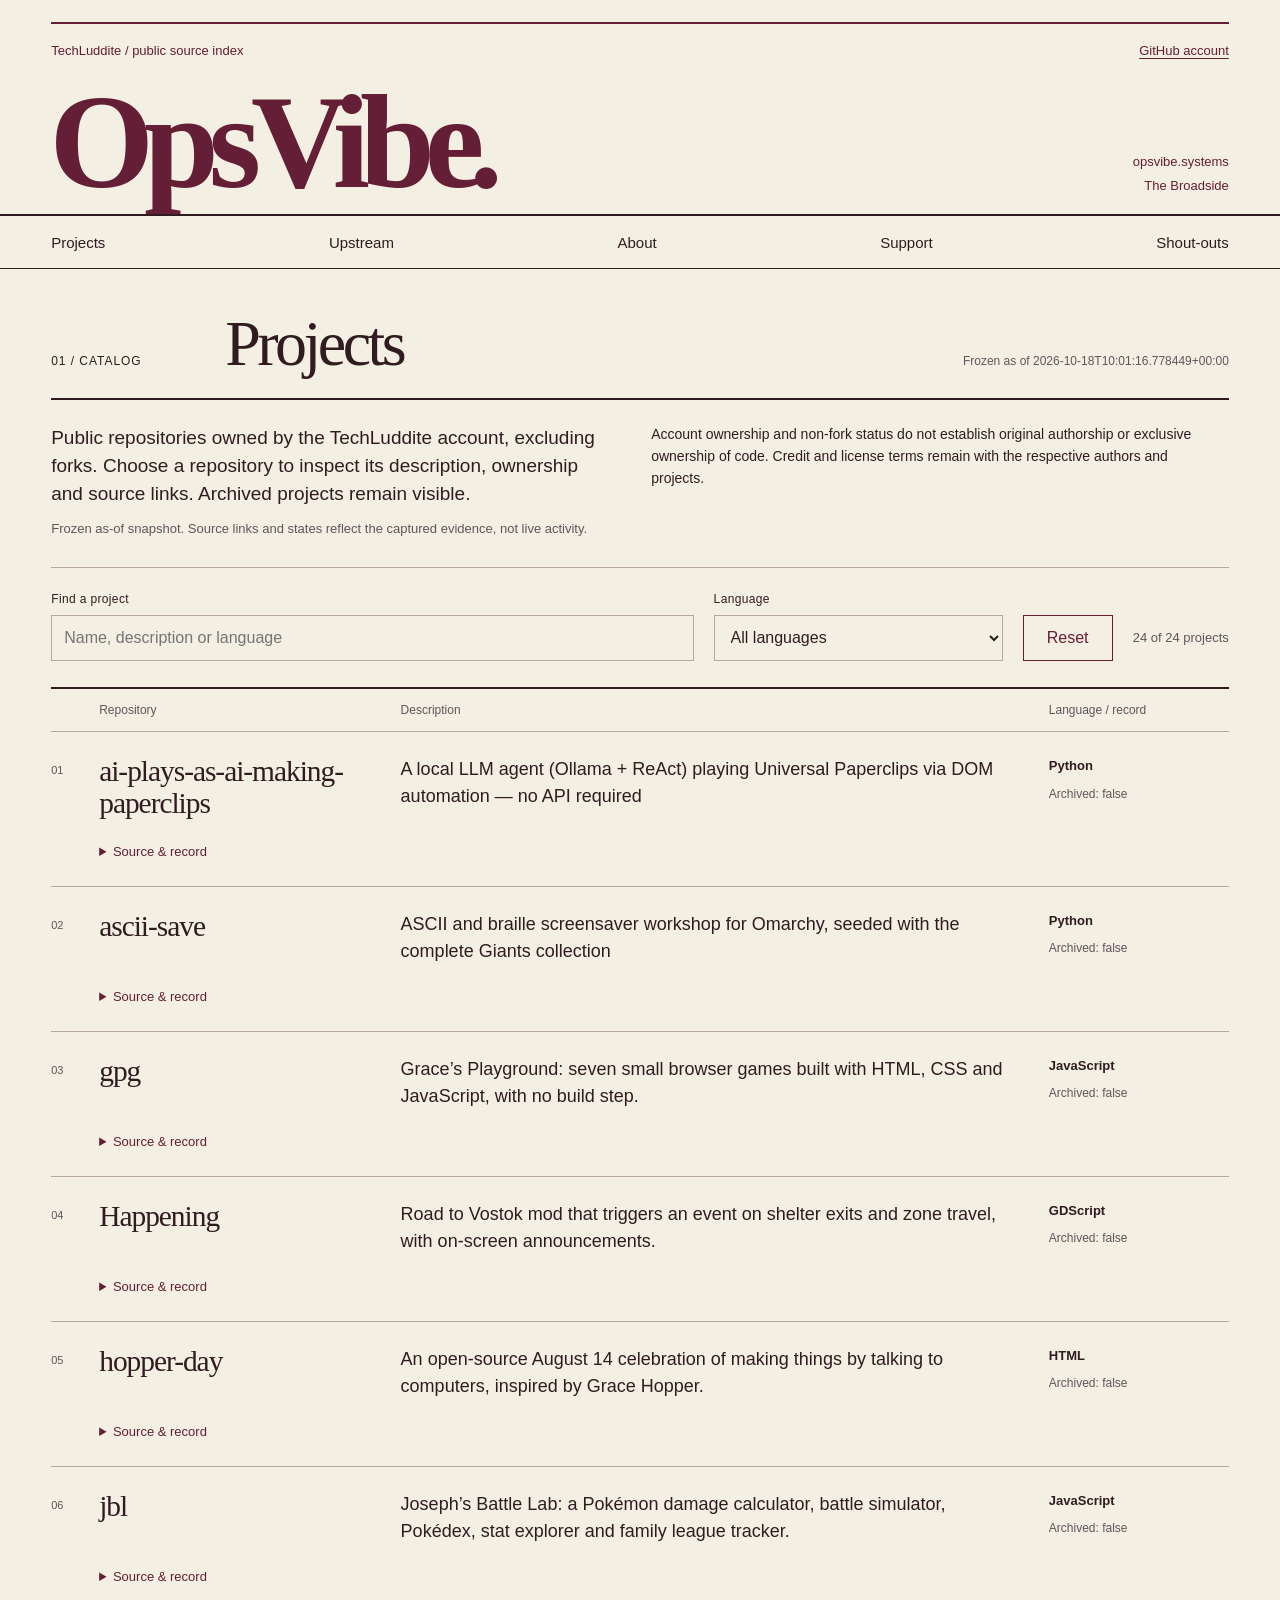
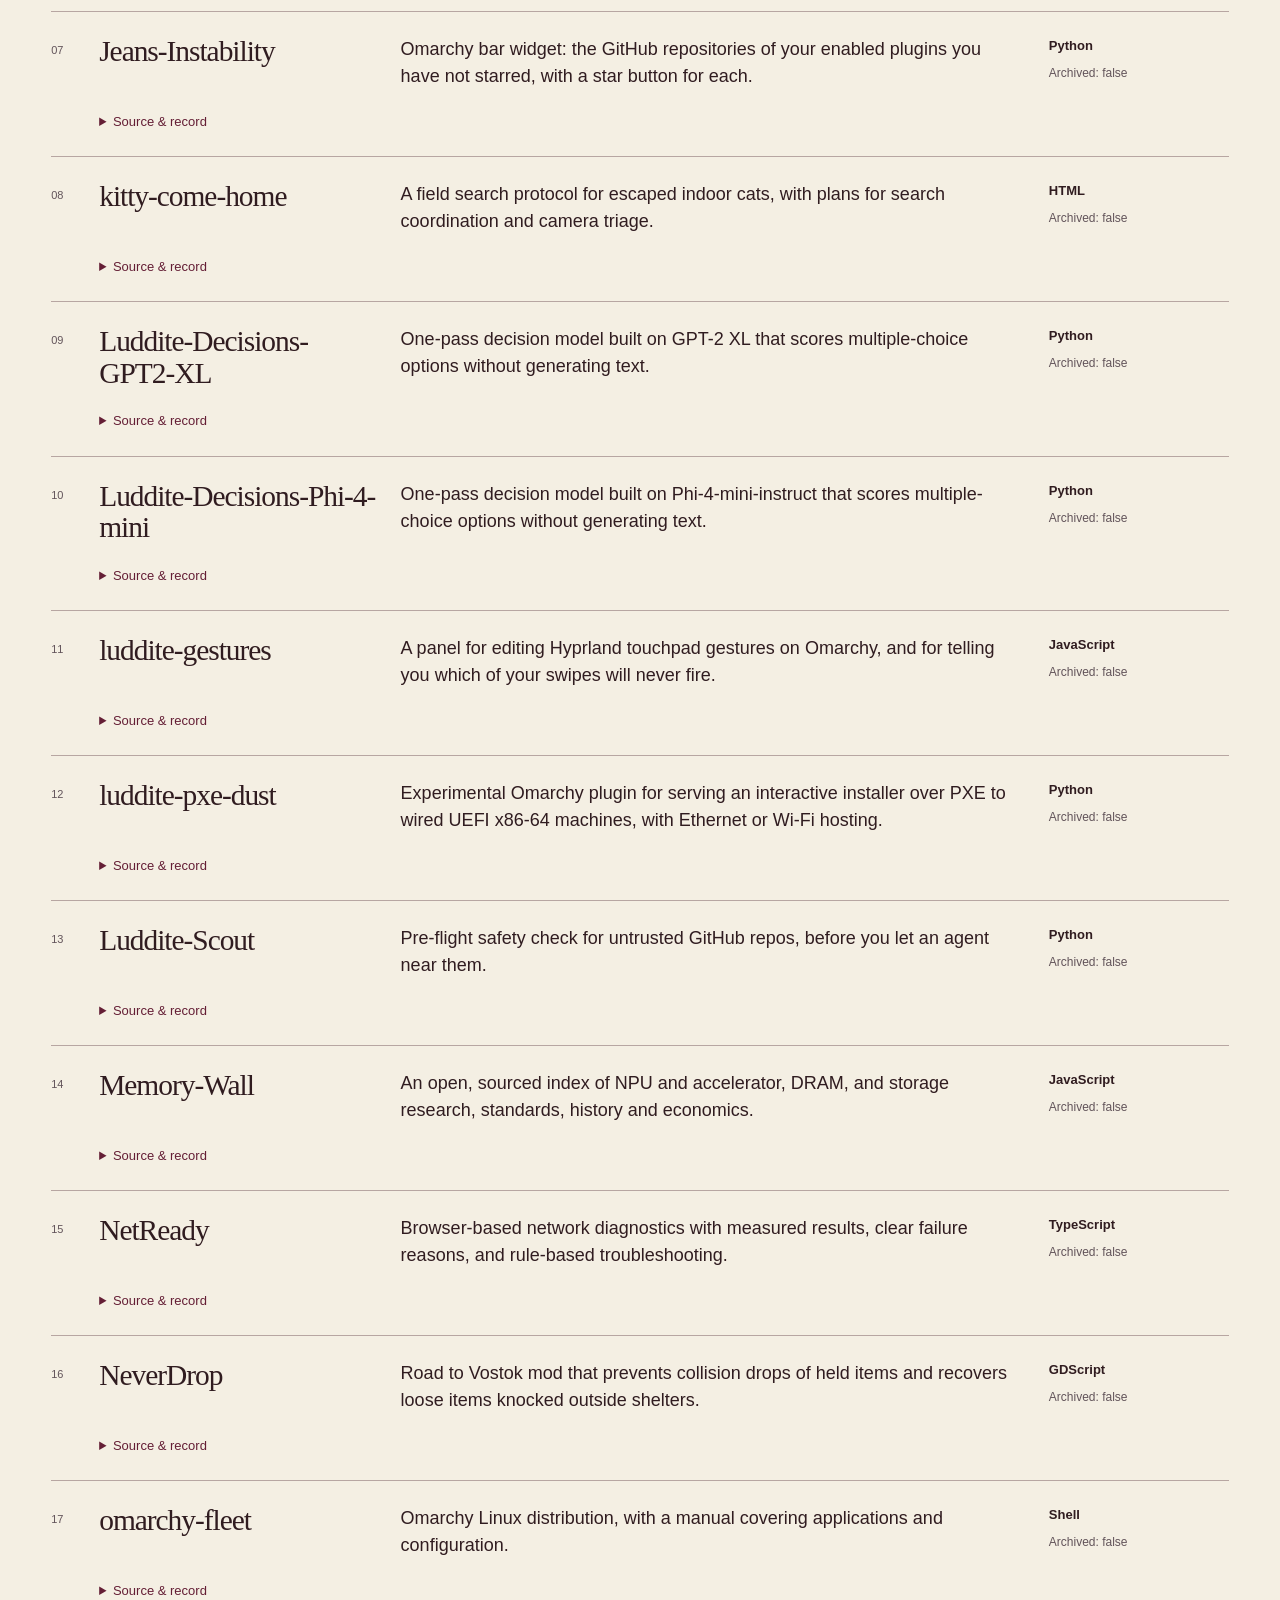
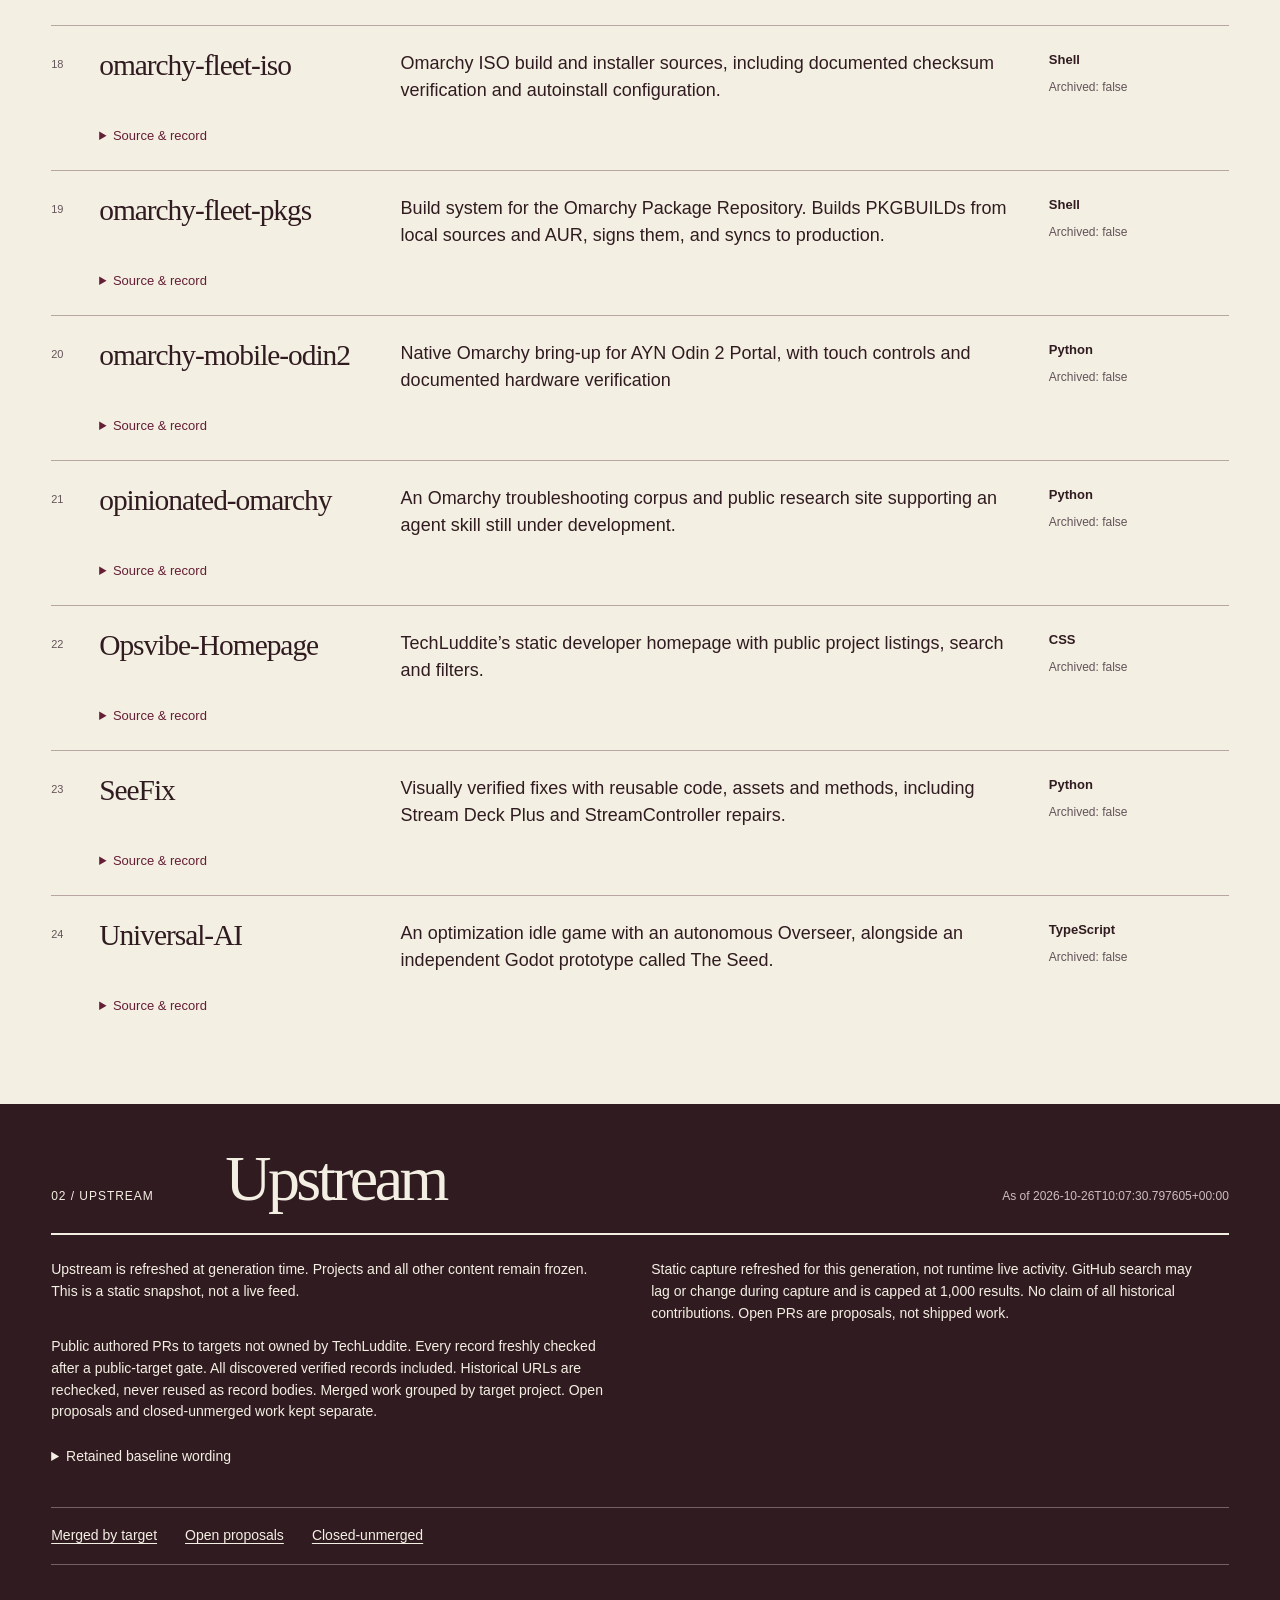
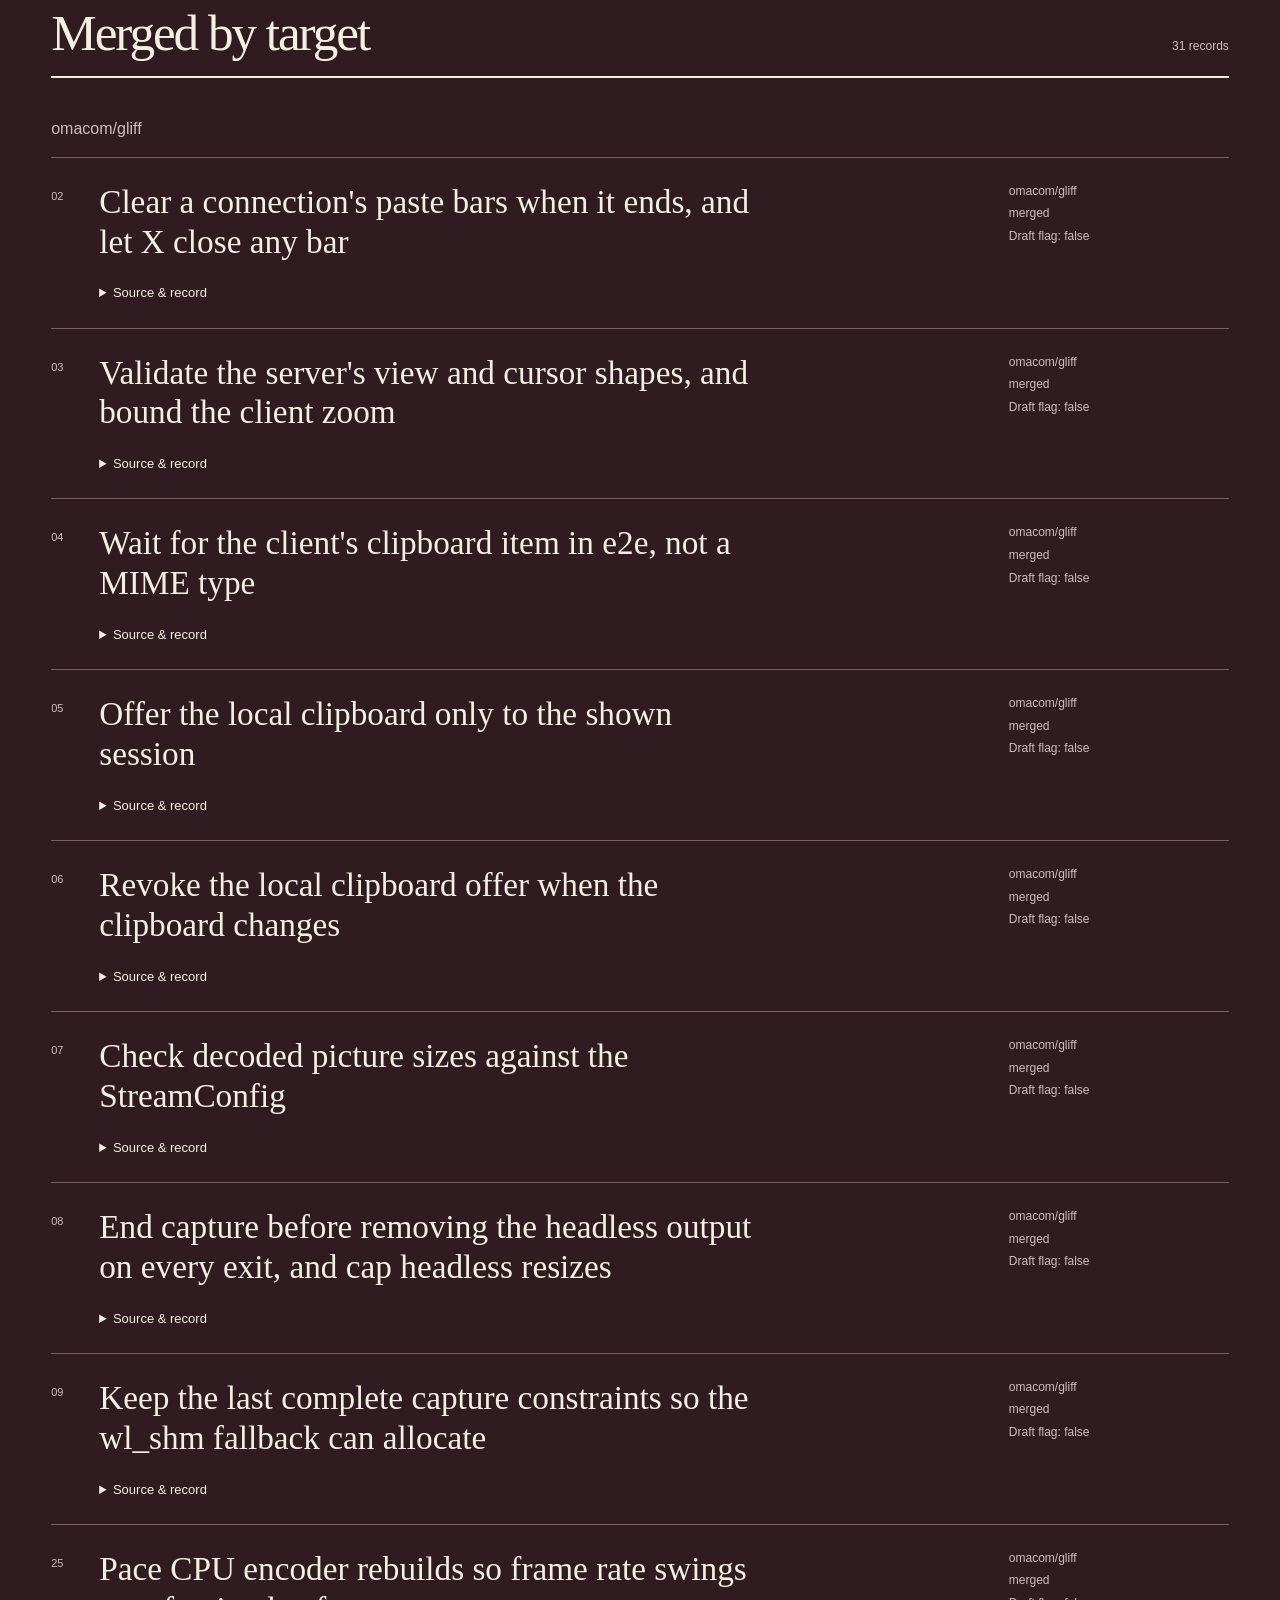
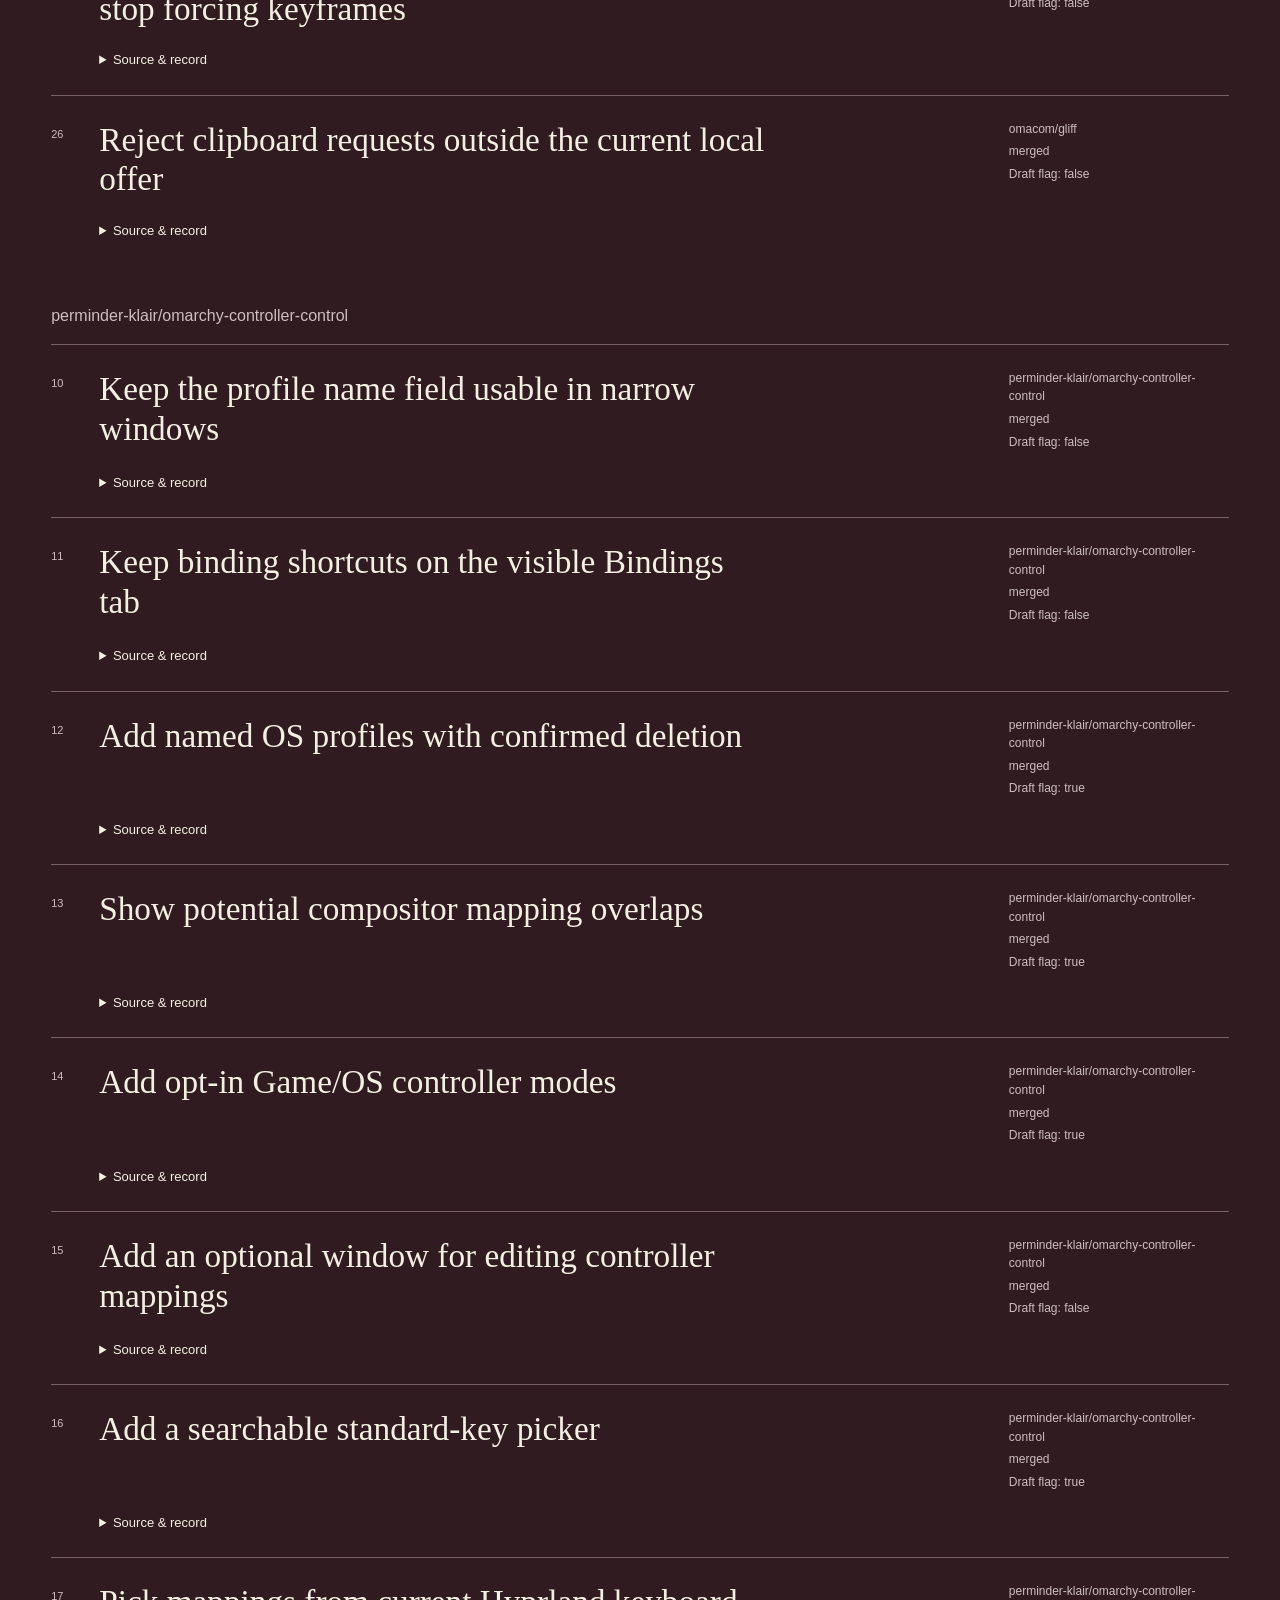
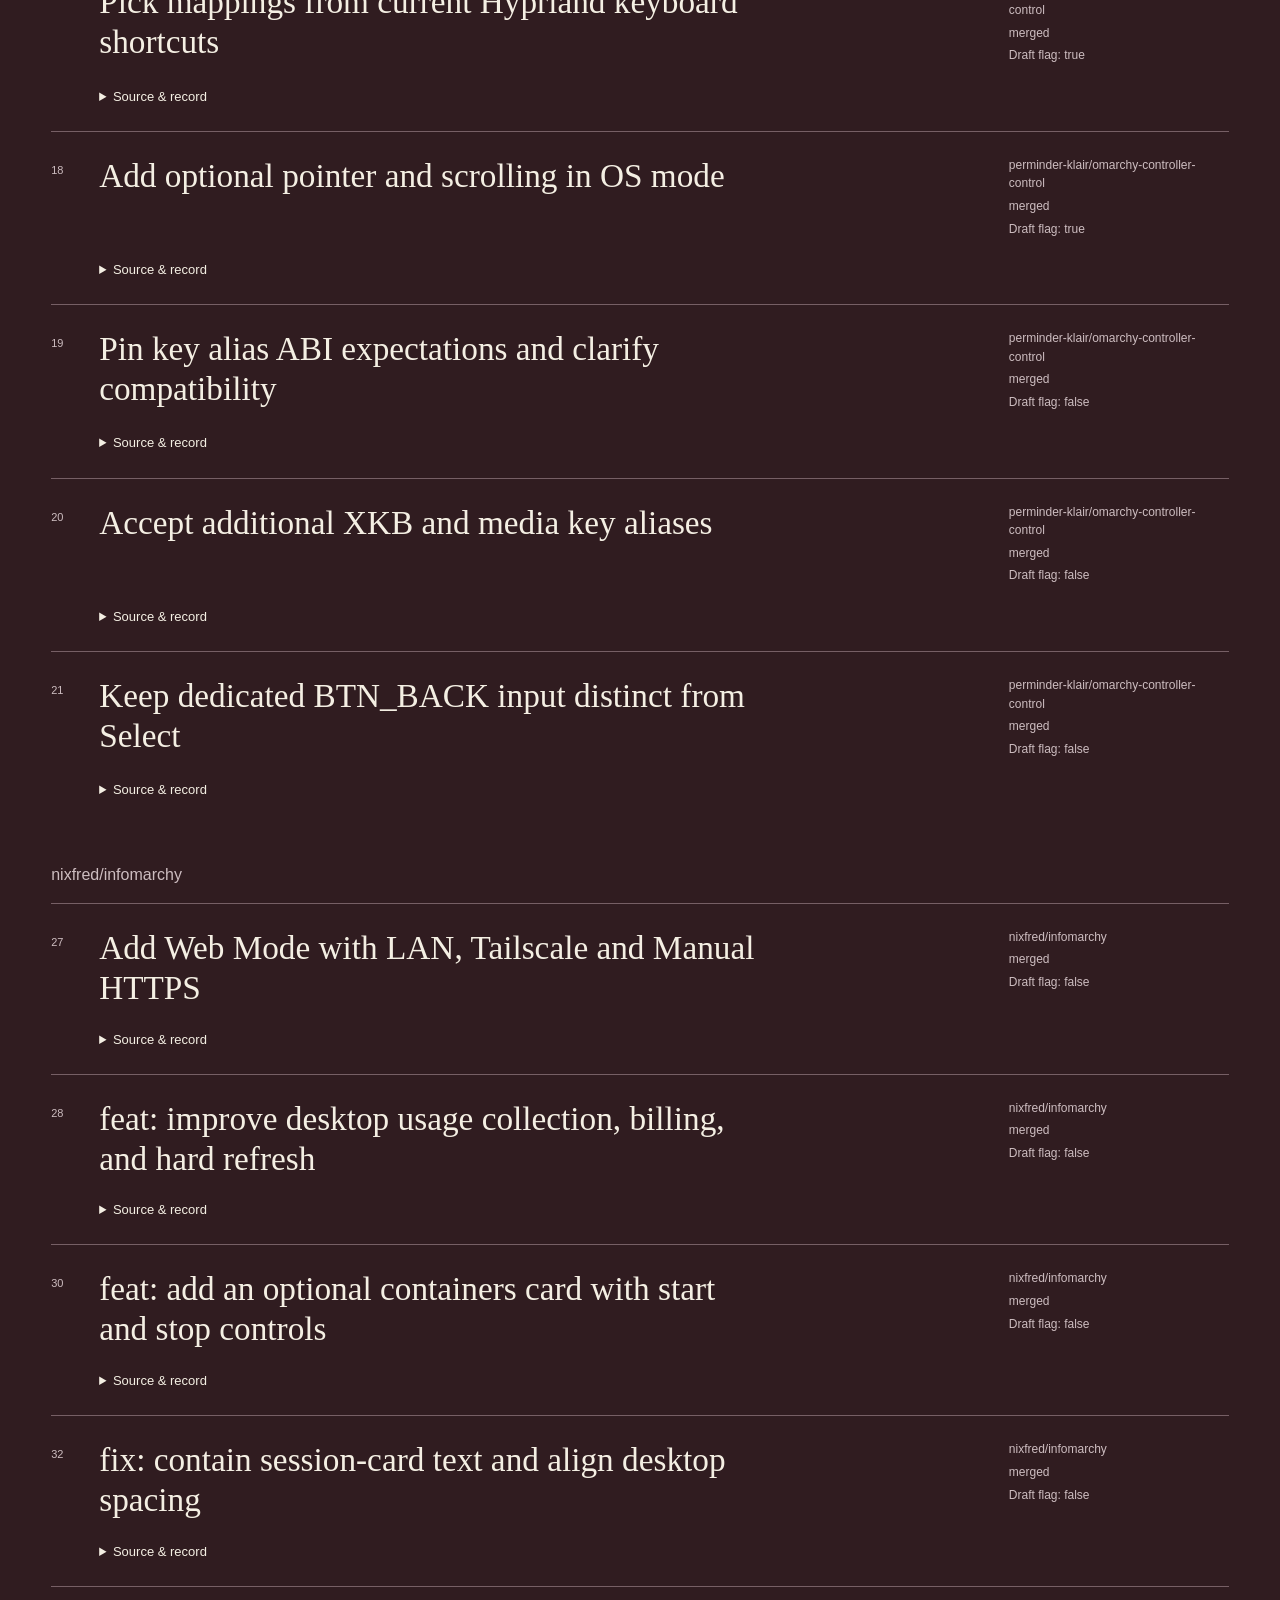
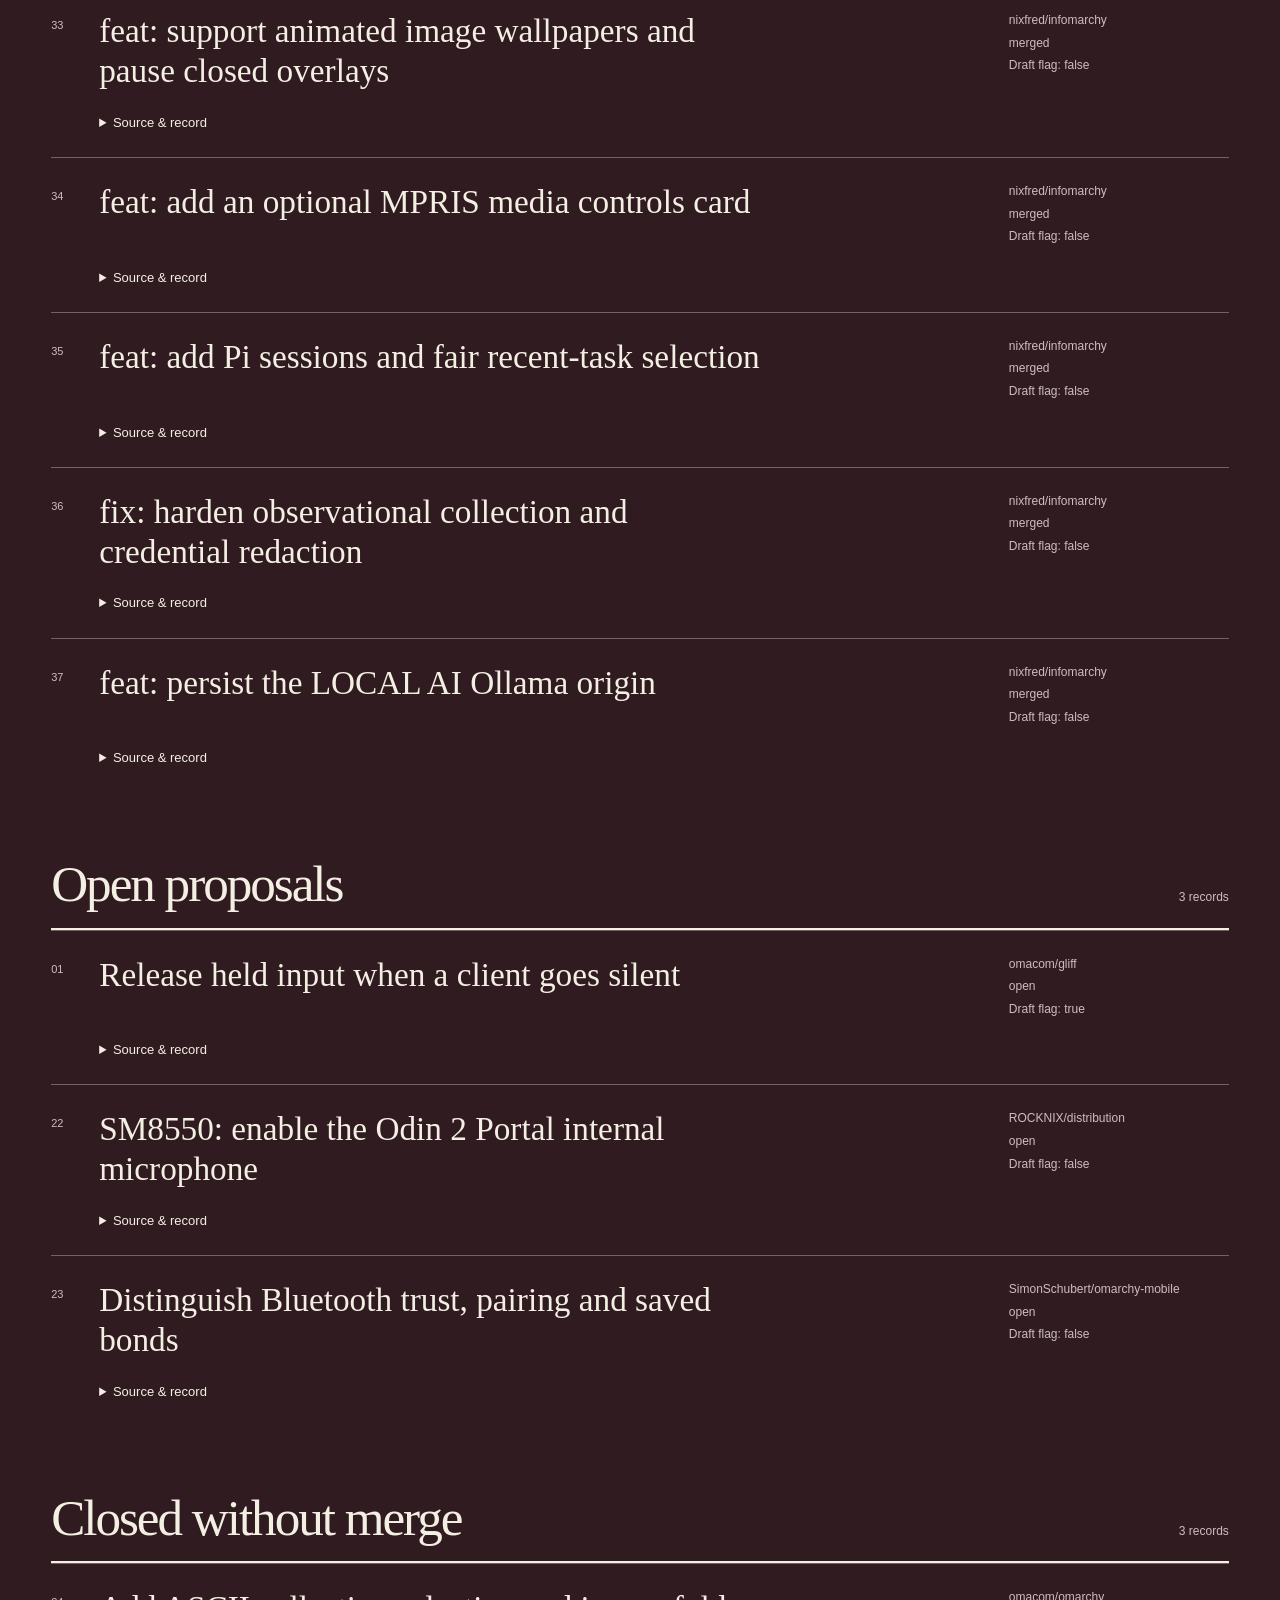
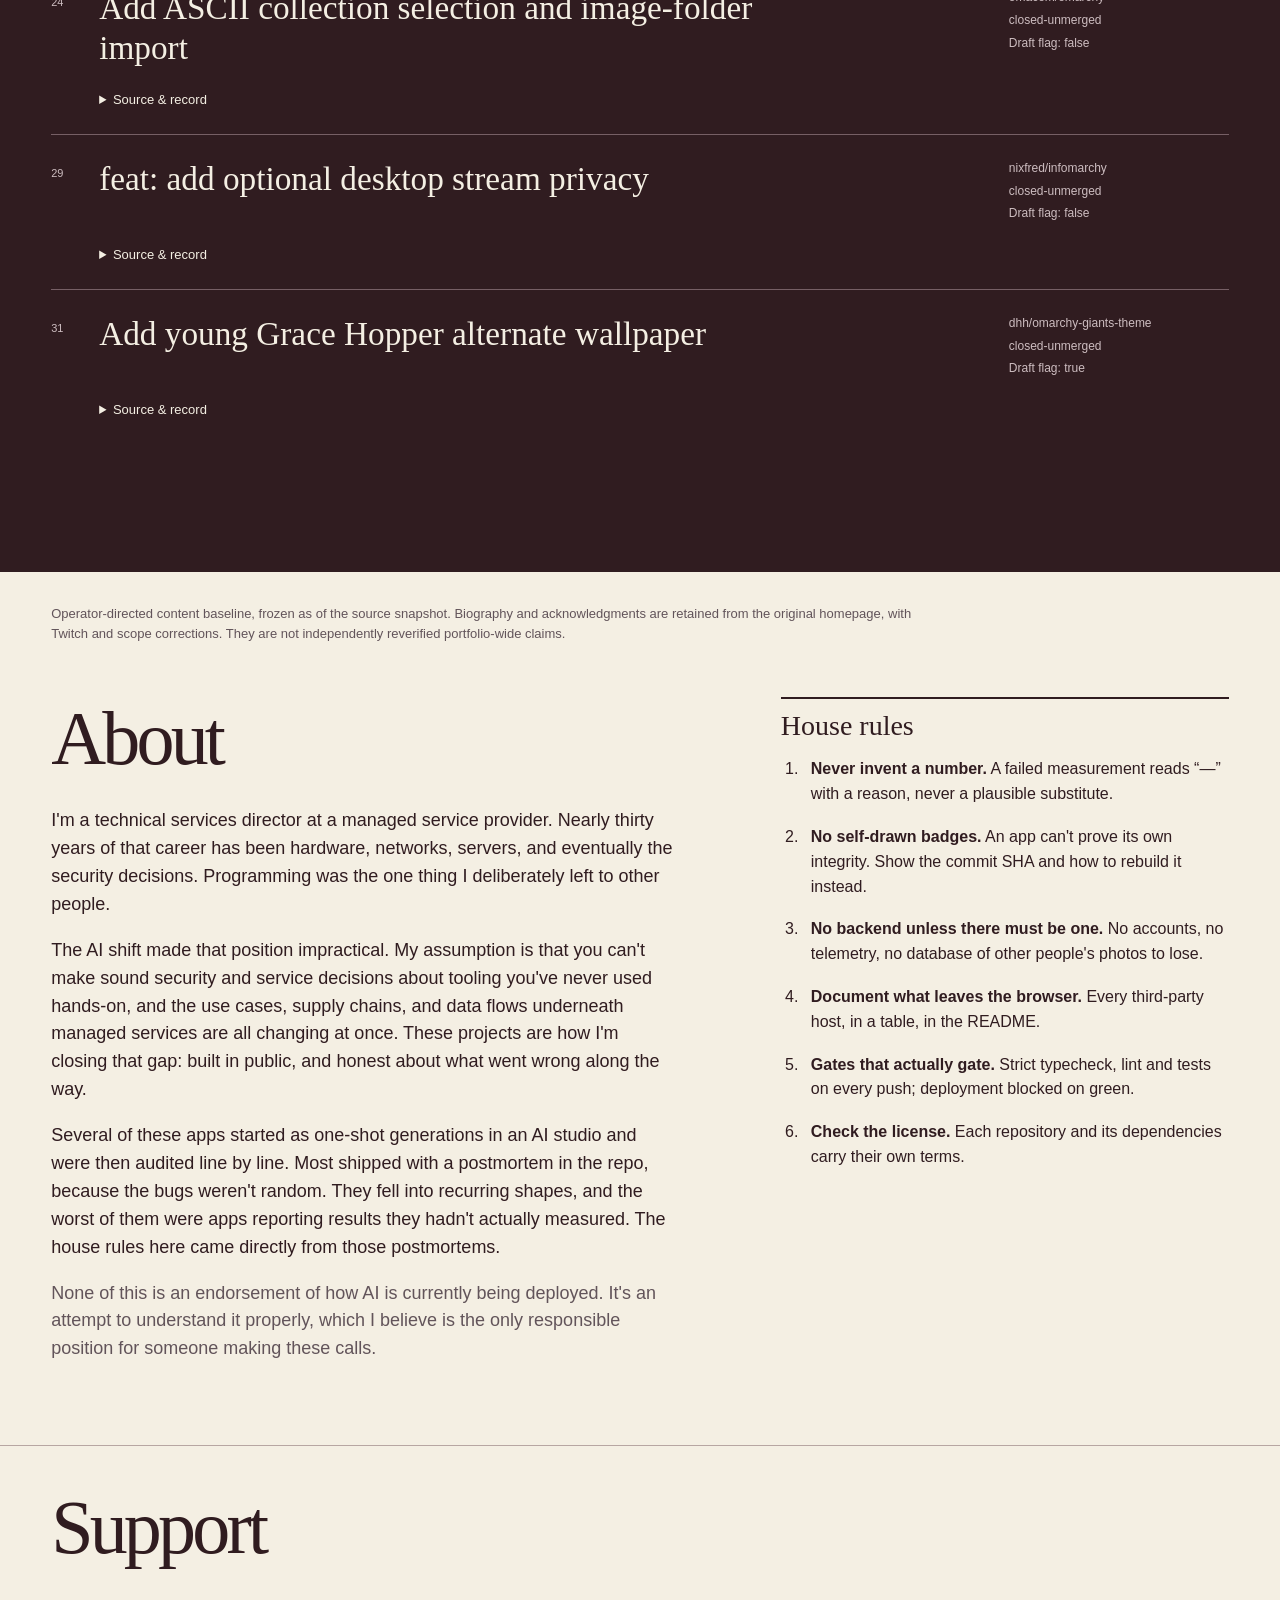
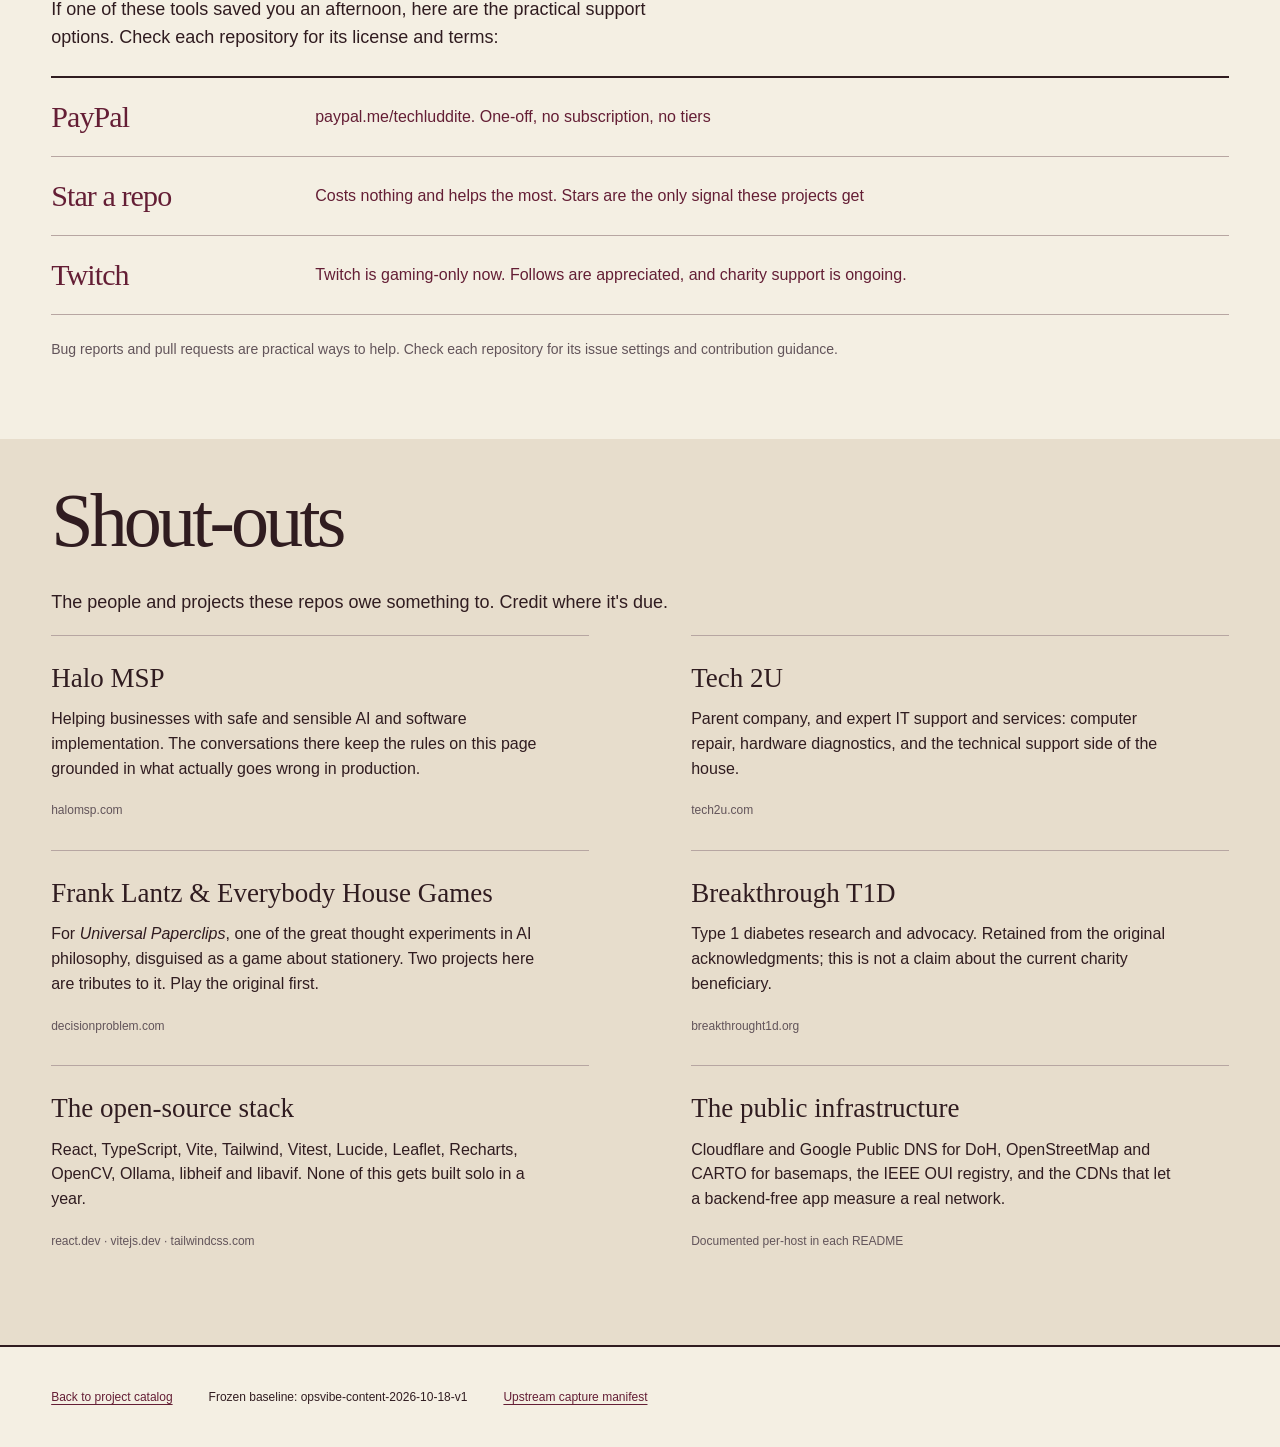
==== commit bbfc5998: "design: publish Broadside project ledger" ====
--- a/index.html
+++ b/index.html
@@ -1,8 +1,10 @@
-<!doctype html><html lang="en"><head><meta charset="utf-8"><meta name="viewport" content="width=device-width,initial-scale=1"><title>OpsVibe | The Language Atlas</title><link rel="icon" href="data:,"><link rel="stylesheet" href="style.css"></head><body>
-<a class="skip" href="#projects">Skip to projects</a><header class="masthead"><a class="wordmark" href="#projects" aria-label="OpsVibe projects">OPSVIBE<span aria-hidden="true">/</span></a><nav aria-label="Main"><a href="#projects">Projects</a><a href="#upstream">Upstream</a><a href="#about">About</a><a href="#support">Support</a><a href="#shoutouts">Shout-outs</a></nav><p class="edition">THE LANGUAGE ATLAS<br><span>Frozen <time data-asof>2026-10-18T10:01:16.778449+00:00</time></span></p></header>
-<main><p class="print-note">With JavaScript enabled, print shows every record and ignores on-screen filters and folded chapters.</p><section class="intro"><h1>Projects</h1><p data-copy="projects_intro">Public repositories owned by the TechLuddite account, excluding forks. Choose a repository to inspect its description, ownership and source links. Archived projects remain visible.</p><p data-copy="snapshot_note">Frozen as-of snapshot. Source links and states reflect the captured evidence, not live activity.</p><p data-copy="attribution_note">Account ownership and non-fork status do not establish original authorship or exclusive ownership of code. Credit and license terms remain with the respective authors and projects.</p></section>
-<form id="filters" hidden role="search"><label>Search canonical text<input id="query" type="search" autocomplete="off" placeholder="Name, language, target or state"></label><label>Project language<select id="language"><option value="">All languages</option><option value="CSS">CSS</option><option value="GDScript">GDScript</option><option value="HTML">HTML</option><option value="JavaScript">JavaScript</option><option value="Python">Python</option><option value="Shell">Shell</option><option value="TypeScript">TypeScript</option></select></label><label>Upstream state<select id="state"><option value="">All states</option><option value="merged">merged</option><option value="open">open</option><option value="closed-unmerged">closed-unmerged</option></select></label><button type="reset">Reset</button></form><p class="filter-help">Language filters projects only. State filters upstream only. Search checks canonical text in both scopes, excluding URLs.</p><p id="results" role="status" aria-live="polite" aria-atomic="true"></p><p id="project-empty" hidden>No matching projects.</p><p id="pr-empty" hidden>No matching upstream.</p><section id="projects" aria-label="Project language chapters"><details class="chapter" data-language="CSS" open><summary><span>CSS</span><small>1 project</small></summary><div class="chapter-rows"><article class="record" data-kind="project" data-url="https://github.com/TechLuddite/Opsvibe-Homepage" data-language="CSS" data-search="opsvibe-homepage techluddite/opsvibe-homepage techluddite’s static developer homepage with public project listings, search and filters. css false false 2026-09-22t06:56:39z techluddite true"><div class="record-name"><h3 data-field="name">Opsvibe-Homepage</h3><p class="meta">CSS · Not archived</p></div><div class="record-body"><p class="description" data-field="description">TechLuddite’s static developer homepage with public project listings, search and filters.</p><details class="evidence"><summary>Record evidence</summary><dl><div><dt>full_name</dt><dd><span data-field="full_name">TechLuddite/Opsvibe-Homepage</span></dd></div><div><dt>language</dt><dd><span data-field="language">CSS</span></dd></div><div><dt>archived</dt><dd><span data-field="archived">false</span></dd></div><div><dt>fork</dt><dd><span data-field="fork">false</span></dd></div><div><dt>html_url</dt><dd><a data-field="html_url" href="https://github.com/TechLuddite/Opsvibe-Homepage">https://github.com/TechLuddite/Opsvibe-Homepage</a></dd></div><div><dt>homepage</dt><dd><a data-field="homepage" href="https://opsvibe.systems/">https://opsvibe.systems/</a></dd></div><div><dt>pushed_at</dt><dd><span data-field="pushed_at">2026-09-22T06:56:39Z</span></dd></div><div><dt>owner</dt><dd><span data-field="owner">TechLuddite</span></dd></div><div><dt>public</dt><dd><span data-field="public">true</span></dd></div><div><dt>source_url</dt><dd><a data-field="source_url" href="https://api.github.com/repos/TechLuddite/Opsvibe-Homepage">https://api.github.com/repos/TechLuddite/Opsvibe-Homepage</a></dd></div></dl></details></div><a class="source-link" href="https://github.com/TechLuddite/Opsvibe-Homepage">Repository <span aria-hidden="true">↗</span></a></article></div></details><details class="chapter" data-language="GDScript" open><summary><span>GDScript</span><small>2 projects</small></summary><div class="chapter-rows"><article class="record" data-kind="project" data-url="https://github.com/TechLuddite/Happening" data-language="GDScript" data-search="happening techluddite/happening road to vostok mod that triggers an event on shelter exits and zone travel, with on-screen announcements. gdscript false false 2026-10-11t08:56:28z techluddite true"><div class="record-name"><h3 data-field="name">Happening</h3><p class="meta">GDScript · Not archived</p></div><div class="record-body"><p class="description" data-field="description">Road to Vostok mod that triggers an event on shelter exits and zone travel, with on-screen announcements.</p><details class="evidence"><summary>Record evidence</summary><dl><div><dt>full_name</dt><dd><span data-field="full_name">TechLuddite/Happening</span></dd></div><div><dt>language</dt><dd><span data-field="language">GDScript</span></dd></div><div><dt>archived</dt><dd><span data-field="archived">false</span></dd></div><div><dt>fork</dt><dd><span data-field="fork">false</span></dd></div><div><dt>html_url</dt><dd><a data-field="html_url" href="https://github.com/TechLuddite/Happening">https://github.com/TechLuddite/Happening</a></dd></div><div><dt>homepage</dt><dd><span data-field="homepage">Not recorded</span></dd></div><div><dt>pushed_at</dt><dd><span data-field="pushed_at">2026-10-11T08:56:28Z</span></dd></div><div><dt>owner</dt><dd><span data-field="owner">TechLuddite</span></dd></div><div><dt>public</dt><dd><span data-field="public">true</span></dd></div><div><dt>source_url</dt><dd><a data-field="source_url" href="https://api.github.com/repos/TechLuddite/Happening">https://api.github.com/repos/TechLuddite/Happening</a></dd></div></dl></details></div><a class="source-link" href="https://github.com/TechLuddite/Happening">Repository <span aria-hidden="true">↗</span></a></article><article class="record" data-kind="project" data-url="https://github.com/TechLuddite/NeverDrop" data-language="GDScript" data-search="neverdrop techluddite/neverdrop road to vostok mod that prevents collision drops of held items and recovers loose items knocked outside shelters. gdscript false false 2026-10-11t20:13:33z techluddite true"><div class="record-name"><h3 data-field="name">NeverDrop</h3><p class="meta">GDScript · Not archived</p></div><div class="record-body"><p class="description" data-field="description">Road to Vostok mod that prevents collision drops of held items and recovers loose items knocked outside shelters.</p><details class="evidence"><summary>Record evidence</summary><dl><div><dt>full_name</dt><dd><span data-field="full_name">TechLuddite/NeverDrop</span></dd></div><div><dt>language</dt><dd><span data-field="language">GDScript</span></dd></div><div><dt>archived</dt><dd><span data-field="archived">false</span></dd></div><div><dt>fork</dt><dd><span data-field="fork">false</span></dd></div><div><dt>html_url</dt><dd><a data-field="html_url" href="https://github.com/TechLuddite/NeverDrop">https://github.com/TechLuddite/NeverDrop</a></dd></div><div><dt>homepage</dt><dd><span data-field="homepage"></span></dd></div><div><dt>pushed_at</dt><dd><span data-field="pushed_at">2026-10-11T20:13:33Z</span></dd></div><div><dt>owner</dt><dd><span data-field="owner">TechLuddite</span></dd></div><div><dt>public</dt><dd><span data-field="public">true</span></dd></div><div><dt>source_url</dt><dd><a data-field="source_url" href="https://api.github.com/repos/TechLuddite/NeverDrop">https://api.github.com/repos/TechLuddite/NeverDrop</a></dd></div></dl></details></div><a class="source-link" href="https://github.com/TechLuddite/NeverDrop">Repository <span aria-hidden="true">↗</span></a></article></div></details><details class="chapter" data-language="HTML" open><summary><span>HTML</span><small>2 projects</small></summary><div class="chapter-rows"><article class="record" data-kind="project" data-url="https://github.com/TechLuddite/hopper-day" data-language="HTML" data-search="hopper-day techluddite/hopper-day an open-source august 14 celebration of making things by talking to computers, inspired by grace hopper. html false false 2026-09-07t21:39:48z techluddite true"><div class="record-name"><h3 data-field="name">hopper-day</h3><p class="meta">HTML · Not archived</p></div><div class="record-body"><p class="description" data-field="description">An open-source August 14 celebration of making things by talking to computers, inspired by Grace Hopper.</p><details class="evidence"><summary>Record evidence</summary><dl><div><dt>full_name</dt><dd><span data-field="full_name">TechLuddite/hopper-day</span></dd></div><div><dt>language</dt><dd><span data-field="language">HTML</span></dd></div><div><dt>archived</dt><dd><span data-field="archived">false</span></dd></div><div><dt>fork</dt><dd><span data-field="fork">false</span></dd></div><div><dt>html_url</dt><dd><a data-field="html_url" href="https://github.com/TechLuddite/hopper-day">https://github.com/TechLuddite/hopper-day</a></dd></div><div><dt>homepage</dt><dd><a data-field="homepage" href="https://techluddite.github.io/hopper-day/">https://techluddite.github.io/hopper-day/</a></dd></div><div><dt>pushed_at</dt><dd><span data-field="pushed_at">2026-09-07T21:39:48Z</span></dd></div><div><dt>owner</dt><dd><span data-field="owner">TechLuddite</span></dd></div><div><dt>public</dt><dd><span data-field="public">true</span></dd></div><div><dt>source_url</dt><dd><a data-field="source_url" href="https://api.github.com/repos/TechLuddite/hopper-day">https://api.github.com/repos/TechLuddite/hopper-day</a></dd></div></dl></details></div><a class="source-link" href="https://github.com/TechLuddite/hopper-day">Repository <span aria-hidden="true">↗</span></a></article><article class="record" data-kind="project" data-url="https://github.com/TechLuddite/kitty-come-home" data-language="HTML" data-search="kitty-come-home techluddite/kitty-come-home a field search protocol for escaped indoor cats, with plans for search coordination and camera triage. html false false 2026-09-07t22:57:41z techluddite true"><div class="record-name"><h3 data-field="name">kitty-come-home</h3><p class="meta">HTML · Not archived</p></div><div class="record-body"><p class="description" data-field="description">A field search protocol for escaped indoor cats, with plans for search coordination and camera triage.</p><details class="evidence"><summary>Record evidence</summary><dl><div><dt>full_name</dt><dd><span data-field="full_name">TechLuddite/kitty-come-home</span></dd></div><div><dt>language</dt><dd><span data-field="language">HTML</span></dd></div><div><dt>archived</dt><dd><span data-field="archived">false</span></dd></div><div><dt>fork</dt><dd><span data-field="fork">false</span></dd></div><div><dt>html_url</dt><dd><a data-field="html_url" href="https://github.com/TechLuddite/kitty-come-home">https://github.com/TechLuddite/kitty-come-home</a></dd></div><div><dt>homepage</dt><dd><a data-field="homepage" href="https://kittycomehome.org/">https://kittycomehome.org/</a></dd></div><div><dt>pushed_at</dt><dd><span data-field="pushed_at">2026-09-07T22:57:41Z</span></dd></div><div><dt>owner</dt><dd><span data-field="owner">TechLuddite</span></dd></div><div><dt>public</dt><dd><span data-field="public">true</span></dd></div><div><dt>source_url</dt><dd><a data-field="source_url" href="https://api.github.com/repos/TechLuddite/kitty-come-home">https://api.github.com/repos/TechLuddite/kitty-come-home</a></dd></div></dl></details></div><a class="source-link" href="https://github.com/TechLuddite/kitty-come-home">Repository <span aria-hidden="true">↗</span></a></article></div></details><details class="chapter" data-language="JavaScript" open><summary><span>JavaScript</span><small>4 projects</small></summary><div class="chapter-rows"><article class="record" data-kind="project" data-url="https://github.com/TechLuddite/gpg" data-language="JavaScript" data-search="gpg techluddite/gpg grace’s playground: seven small browser games built with html, css and javascript, with no build step. javascript false false 2026-09-02t13:35:28z techluddite true"><div class="record-name"><h3 data-field="name">gpg</h3><p class="meta">JavaScript · Not archived</p></div><div class="record-body"><p class="description" data-field="description">Grace’s Playground: seven small browser games built with HTML, CSS and JavaScript, with no build step.</p><details class="evidence"><summary>Record evidence</summary><dl><div><dt>full_name</dt><dd><span data-field="full_name">TechLuddite/gpg</span></dd></div><div><dt>language</dt><dd><span data-field="language">JavaScript</span></dd></div><div><dt>archived</dt><dd><span data-field="archived">false</span></dd></div><div><dt>fork</dt><dd><span data-field="fork">false</span></dd></div><div><dt>html_url</dt><dd><a data-field="html_url" href="https://github.com/TechLuddite/gpg">https://github.com/TechLuddite/gpg</a></dd></div><div><dt>homepage</dt><dd><span data-field="homepage">Not recorded</span></dd></div><div><dt>pushed_at</dt><dd><span data-field="pushed_at">2026-09-02T13:35:28Z</span></dd></div><div><dt>owner</dt><dd><span data-field="owner">TechLuddite</span></dd></div><div><dt>public</dt><dd><span data-field="public">true</span></dd></div><div><dt>source_url</dt><dd><a data-field="source_url" href="https://api.github.com/repos/TechLuddite/gpg">https://api.github.com/repos/TechLuddite/gpg</a></dd></div></dl></details></div><a class="source-link" href="https://github.com/TechLuddite/gpg">Repository <span aria-hidden="true">↗</span></a></article><article class="record" data-kind="project" data-url="https://github.com/TechLuddite/jbl" data-language="JavaScript" data-search="jbl techluddite/jbl joseph’s battle lab: a pokémon damage calculator, battle simulator, pokédex, stat explorer and family league tracker. javascript false false 2026-08-17t14:57:33z techluddite true"><div class="record-name"><h3 data-field="name">jbl</h3><p class="meta">JavaScript · Not archived</p></div><div class="record-body"><p class="description" data-field="description">Joseph’s Battle Lab: a Pokémon damage calculator, battle simulator, Pokédex, stat explorer and family league tracker.</p><details class="evidence"><summary>Record evidence</summary><dl><div><dt>full_name</dt><dd><span data-field="full_name">TechLuddite/jbl</span></dd></div><div><dt>language</dt><dd><span data-field="language">JavaScript</span></dd></div><div><dt>archived</dt><dd><span data-field="archived">false</span></dd></div><div><dt>fork</dt><dd><span data-field="fork">false</span></dd></div><div><dt>html_url</dt><dd><a data-field="html_url" href="https://github.com/TechLuddite/jbl">https://github.com/TechLuddite/jbl</a></dd></div><div><dt>homepage</dt><dd><a data-field="homepage" href="https://jbl.opsvibe.systems/">https://jbl.opsvibe.systems/</a></dd></div><div><dt>pushed_at</dt><dd><span data-field="pushed_at">2026-08-17T14:57:33Z</span></dd></div><div><dt>owner</dt><dd><span data-field="owner">TechLuddite</span></dd></div><div><dt>public</dt><dd><span data-field="public">true</span></dd></div><div><dt>source_url</dt><dd><a data-field="source_url" href="https://api.github.com/repos/TechLuddite/jbl">https://api.github.com/repos/TechLuddite/jbl</a></dd></div></dl></details></div><a class="source-link" href="https://github.com/TechLuddite/jbl">Repository <span aria-hidden="true">↗</span></a></article><article class="record" data-kind="project" data-url="https://github.com/TechLuddite/luddite-gestures" data-language="JavaScript" data-search="luddite-gestures techluddite/luddite-gestures a panel for editing hyprland touchpad gestures on omarchy, and for telling you which of your swipes will never fire. javascript false false 2026-10-18t09:24:56z techluddite true"><div class="record-name"><h3 data-field="name">luddite-gestures</h3><p class="meta">JavaScript · Not archived</p></div><div class="record-body"><p class="description" data-field="description">A panel for editing Hyprland touchpad gestures on Omarchy, and for telling you which of your swipes will never fire.</p><details class="evidence"><summary>Record evidence</summary><dl><div><dt>full_name</dt><dd><span data-field="full_name">TechLuddite/luddite-gestures</span></dd></div><div><dt>language</dt><dd><span data-field="language">JavaScript</span></dd></div><div><dt>archived</dt><dd><span data-field="archived">false</span></dd></div><div><dt>fork</dt><dd><span data-field="fork">false</span></dd></div><div><dt>html_url</dt><dd><a data-field="html_url" href="https://github.com/TechLuddite/luddite-gestures">https://github.com/TechLuddite/luddite-gestures</a></dd></div><div><dt>homepage</dt><dd><span data-field="homepage">Not recorded</span></dd></div><div><dt>pushed_at</dt><dd><span data-field="pushed_at">2026-10-18T09:24:56Z</span></dd></div><div><dt>owner</dt><dd><span data-field="owner">TechLuddite</span></dd></div><div><dt>public</dt><dd><span data-field="public">true</span></dd></div><div><dt>source_url</dt><dd><a data-field="source_url" href="https://api.github.com/repos/TechLuddite/luddite-gestures">https://api.github.com/repos/TechLuddite/luddite-gestures</a></dd></div></dl></details></div><a class="source-link" href="https://github.com/TechLuddite/luddite-gestures">Repository <span aria-hidden="true">↗</span></a></article><article class="record" data-kind="project" data-url="https://github.com/TechLuddite/Memory-Wall" data-language="JavaScript" data-search="memory-wall techluddite/memory-wall an open, sourced index of npu and accelerator, dram, and storage research, standards, history and economics. javascript false false 2026-08-06t06:05:13z techluddite true"><div class="record-name"><h3 data-field="name">Memory-Wall</h3><p class="meta">JavaScript · Not archived</p></div><div class="record-body"><p class="description" data-field="description">An open, sourced index of NPU and accelerator, DRAM, and storage research, standards, history and economics.</p><details class="evidence"><summary>Record evidence</summary><dl><div><dt>full_name</dt><dd><span data-field="full_name">TechLuddite/Memory-Wall</span></dd></div><div><dt>language</dt><dd><span data-field="language">JavaScript</span></dd></div><div><dt>archived</dt><dd><span data-field="archived">false</span></dd></div><div><dt>fork</dt><dd><span data-field="fork">false</span></dd></div><div><dt>html_url</dt><dd><a data-field="html_url" href="https://github.com/TechLuddite/Memory-Wall">https://github.com/TechLuddite/Memory-Wall</a></dd></div><div><dt>homepage</dt><dd><a data-field="homepage" href="https://memory-wall.opsvibe.systems/">https://memory-wall.opsvibe.systems/</a></dd></div><div><dt>pushed_at</dt><dd><span data-field="pushed_at">2026-08-06T06:05:13Z</span></dd></div><div><dt>owner</dt><dd><span data-field="owner">TechLuddite</span></dd></div><div><dt>public</dt><dd><span data-field="public">true</span></dd></div><div><dt>source_url</dt><dd><a data-field="source_url" href="https://api.github.com/repos/TechLuddite/Memory-Wall">https://api.github.com/repos/TechLuddite/Memory-Wall</a></dd></div></dl></details></div><a class="source-link" href="https://github.com/TechLuddite/Memory-Wall">Repository <span aria-hidden="true">↗</span></a></article></div></details><details class="chapter" data-language="Python" open><summary><span>Python</span><small>10 projects</small></summary><div class="chapter-rows"><article class="record" data-kind="project" data-url="https://github.com/TechLuddite/ai-plays-as-ai-making-paperclips" data-language="Python" data-search="ai-plays-as-ai-making-paperclips techluddite/ai-plays-as-ai-making-paperclips a local llm agent (ollama + react) playing universal paperclips via dom automation — no api required python false false 2026-08-16t16:11:24z techluddite true"><div class="record-name"><h3 data-field="name">ai-plays-as-ai-making-paperclips</h3><p class="meta">Python · Not archived</p></div><div class="record-body"><p class="description" data-field="description">A local LLM agent (Ollama + ReAct) playing Universal Paperclips via DOM automation — no API required</p><details class="evidence"><summary>Record evidence</summary><dl><div><dt>full_name</dt><dd><span data-field="full_name">TechLuddite/ai-plays-as-ai-making-paperclips</span></dd></div><div><dt>language</dt><dd><span data-field="language">Python</span></dd></div><div><dt>archived</dt><dd><span data-field="archived">false</span></dd></div><div><dt>fork</dt><dd><span data-field="fork">false</span></dd></div><div><dt>html_url</dt><dd><a data-field="html_url" href="https://github.com/TechLuddite/ai-plays-as-ai-making-paperclips">https://github.com/TechLuddite/ai-plays-as-ai-making-paperclips</a></dd></div><div><dt>homepage</dt><dd><span data-field="homepage">Not recorded</span></dd></div><div><dt>pushed_at</dt><dd><span data-field="pushed_at">2026-08-16T16:11:24Z</span></dd></div><div><dt>owner</dt><dd><span data-field="owner">TechLuddite</span></dd></div><div><dt>public</dt><dd><span data-field="public">true</span></dd></div><div><dt>source_url</dt><dd><a data-field="source_url" href="https://api.github.com/repos/TechLuddite/ai-plays-as-ai-making-paperclips">https://api.github.com/repos/TechLuddite/ai-plays-as-ai-making-paperclips</a></dd></div></dl></details></div><a class="source-link" href="https://github.com/TechLuddite/ai-plays-as-ai-making-paperclips">Repository <span aria-hidden="true">↗</span></a></article><article class="record" data-kind="project" data-url="https://github.com/TechLuddite/ascii-save" data-language="Python" data-search="ascii-save techluddite/ascii-save ascii and braille screensaver workshop for omarchy, seeded with the complete giants collection python false false 2026-10-02t10:07:02z techluddite true"><div class="record-name"><h3 data-field="name">ascii-save</h3><p class="meta">Python · Not archived</p></div><div class="record-body"><p class="description" data-field="description">ASCII and braille screensaver workshop for Omarchy, seeded with the complete Giants collection</p><details class="evidence"><summary>Record evidence</summary><dl><div><dt>full_name</dt><dd><span data-field="full_name">TechLuddite/ascii-save</span></dd></div><div><dt>language</dt><dd><span data-field="language">Python</span></dd></div><div><dt>archived</dt><dd><span data-field="archived">false</span></dd></div><div><dt>fork</dt><dd><span data-field="fork">false</span></dd></div><div><dt>html_url</dt><dd><a data-field="html_url" href="https://github.com/TechLuddite/ascii-save">https://github.com/TechLuddite/ascii-save</a></dd></div><div><dt>homepage</dt><dd><span data-field="homepage">Not recorded</span></dd></div><div><dt>pushed_at</dt><dd><span data-field="pushed_at">2026-10-02T10:07:02Z</span></dd></div><div><dt>owner</dt><dd><span data-field="owner">TechLuddite</span></dd></div><div><dt>public</dt><dd><span data-field="public">true</span></dd></div><div><dt>source_url</dt><dd><a data-field="source_url" href="https://api.github.com/repos/TechLuddite/ascii-save">https://api.github.com/repos/TechLuddite/ascii-save</a></dd></div></dl></details></div><a class="source-link" href="https://github.com/TechLuddite/ascii-save">Repository <span aria-hidden="true">↗</span></a></article><article class="record" data-kind="project" data-url="https://github.com/TechLuddite/Jeans-Instability" data-language="Python" data-search="jeans-instability techluddite/jeans-instability omarchy bar widget: the github repositories of your enabled plugins you have not starred, with a star button for each. python false false 2026-10-18t09:20:29z techluddite true"><div class="record-name"><h3 data-field="name">Jeans-Instability</h3><p class="meta">Python · Not archived</p></div><div class="record-body"><p class="description" data-field="description">Omarchy bar widget: the GitHub repositories of your enabled plugins you have not starred, with a star button for each.</p><details class="evidence"><summary>Record evidence</summary><dl><div><dt>full_name</dt><dd><span data-field="full_name">TechLuddite/Jeans-Instability</span></dd></div><div><dt>language</dt><dd><span data-field="language">Python</span></dd></div><div><dt>archived</dt><dd><span data-field="archived">false</span></dd></div><div><dt>fork</dt><dd><span data-field="fork">false</span></dd></div><div><dt>html_url</dt><dd><a data-field="html_url" href="https://github.com/TechLuddite/Jeans-Instability">https://github.com/TechLuddite/Jeans-Instability</a></dd></div><div><dt>homepage</dt><dd><span data-field="homepage">Not recorded</span></dd></div><div><dt>pushed_at</dt><dd><span data-field="pushed_at">2026-10-18T09:20:29Z</span></dd></div><div><dt>owner</dt><dd><span data-field="owner">TechLuddite</span></dd></div><div><dt>public</dt><dd><span data-field="public">true</span></dd></div><div><dt>source_url</dt><dd><a data-field="source_url" href="https://api.github.com/repos/TechLuddite/Jeans-Instability">https://api.github.com/repos/TechLuddite/Jeans-Instability</a></dd></div></dl></details></div><a class="source-link" href="https://github.com/TechLuddite/Jeans-Instability">Repository <span aria-hidden="true">↗</span></a></article><article class="record" data-kind="project" data-url="https://github.com/TechLuddite/Luddite-Decisions-GPT2-XL" data-language="Python" data-search="luddite-decisions-gpt2-xl techluddite/luddite-decisions-gpt2-xl one-pass decision model built on gpt-2 xl that scores multiple-choice options without generating text. python false false 2026-10-01t01:41:12z techluddite true"><div class="record-name"><h3 data-field="name">Luddite-Decisions-GPT2-XL</h3><p class="meta">Python · Not archived</p></div><div class="record-body"><p class="description" data-field="description">One-pass decision model built on GPT-2 XL that scores multiple-choice options without generating text.</p><details class="evidence"><summary>Record evidence</summary><dl><div><dt>full_name</dt><dd><span data-field="full_name">TechLuddite/Luddite-Decisions-GPT2-XL</span></dd></div><div><dt>language</dt><dd><span data-field="language">Python</span></dd></div><div><dt>archived</dt><dd><span data-field="archived">false</span></dd></div><div><dt>fork</dt><dd><span data-field="fork">false</span></dd></div><div><dt>html_url</dt><dd><a data-field="html_url" href="https://github.com/TechLuddite/Luddite-Decisions-GPT2-XL">https://github.com/TechLuddite/Luddite-Decisions-GPT2-XL</a></dd></div><div><dt>homepage</dt><dd><span data-field="homepage">Not recorded</span></dd></div><div><dt>pushed_at</dt><dd><span data-field="pushed_at">2026-10-01T01:41:12Z</span></dd></div><div><dt>owner</dt><dd><span data-field="owner">TechLuddite</span></dd></div><div><dt>public</dt><dd><span data-field="public">true</span></dd></div><div><dt>source_url</dt><dd><a data-field="source_url" href="https://api.github.com/repos/TechLuddite/Luddite-Decisions-GPT2-XL">https://api.github.com/repos/TechLuddite/Luddite-Decisions-GPT2-XL</a></dd></div></dl></details></div><a class="source-link" href="https://github.com/TechLuddite/Luddite-Decisions-GPT2-XL">Repository <span aria-hidden="true">↗</span></a></article><article class="record" data-kind="project" data-url="https://github.com/TechLuddite/Luddite-Decisions-Phi-4-mini" data-language="Python" data-search="luddite-decisions-phi-4-mini techluddite/luddite-decisions-phi-4-mini one-pass decision model built on phi-4-mini-instruct that scores multiple-choice options without generating text. python false false 2026-10-01t01:41:14z techluddite true"><div class="record-name"><h3 data-field="name">Luddite-Decisions-Phi-4-mini</h3><p class="meta">Python · Not archived</p></div><div class="record-body"><p class="description" data-field="description">One-pass decision model built on Phi-4-mini-instruct that scores multiple-choice options without generating text.</p><details class="evidence"><summary>Record evidence</summary><dl><div><dt>full_name</dt><dd><span data-field="full_name">TechLuddite/Luddite-Decisions-Phi-4-mini</span></dd></div><div><dt>language</dt><dd><span data-field="language">Python</span></dd></div><div><dt>archived</dt><dd><span data-field="archived">false</span></dd></div><div><dt>fork</dt><dd><span data-field="fork">false</span></dd></div><div><dt>html_url</dt><dd><a data-field="html_url" href="https://github.com/TechLuddite/Luddite-Decisions-Phi-4-mini">https://github.com/TechLuddite/Luddite-Decisions-Phi-4-mini</a></dd></div><div><dt>homepage</dt><dd><span data-field="homepage">Not recorded</span></dd></div><div><dt>pushed_at</dt><dd><span data-field="pushed_at">2026-10-01T01:41:14Z</span></dd></div><div><dt>owner</dt><dd><span data-field="owner">TechLuddite</span></dd></div><div><dt>public</dt><dd><span data-field="public">true</span></dd></div><div><dt>source_url</dt><dd><a data-field="source_url" href="https://api.github.com/repos/TechLuddite/Luddite-Decisions-Phi-4-mini">https://api.github.com/repos/TechLuddite/Luddite-Decisions-Phi-4-mini</a></dd></div></dl></details></div><a class="source-link" href="https://github.com/TechLuddite/Luddite-Decisions-Phi-4-mini">Repository <span aria-hidden="true">↗</span></a></article><article class="record" data-kind="project" data-url="https://github.com/TechLuddite/luddite-pxe-dust" data-language="Python" data-search="luddite-pxe-dust techluddite/luddite-pxe-dust experimental omarchy plugin for serving an interactive installer over pxe to wired uefi x86-64 machines, with ethernet or wi-fi hosting. python false false 2026-10-18t09:27:18z techluddite true"><div class="record-name"><h3 data-field="name">luddite-pxe-dust</h3><p class="meta">Python · Not archived</p></div><div class="record-body"><p class="description" data-field="description">Experimental Omarchy plugin for serving an interactive installer over PXE to wired UEFI x86-64 machines, with Ethernet or Wi-Fi hosting.</p><details class="evidence"><summary>Record evidence</summary><dl><div><dt>full_name</dt><dd><span data-field="full_name">TechLuddite/luddite-pxe-dust</span></dd></div><div><dt>language</dt><dd><span data-field="language">Python</span></dd></div><div><dt>archived</dt><dd><span data-field="archived">false</span></dd></div><div><dt>fork</dt><dd><span data-field="fork">false</span></dd></div><div><dt>html_url</dt><dd><a data-field="html_url" href="https://github.com/TechLuddite/luddite-pxe-dust">https://github.com/TechLuddite/luddite-pxe-dust</a></dd></div><div><dt>homepage</dt><dd><span data-field="homepage">Not recorded</span></dd></div><div><dt>pushed_at</dt><dd><span data-field="pushed_at">2026-10-18T09:27:18Z</span></dd></div><div><dt>owner</dt><dd><span data-field="owner">TechLuddite</span></dd></div><div><dt>public</dt><dd><span data-field="public">true</span></dd></div><div><dt>source_url</dt><dd><a data-field="source_url" href="https://api.github.com/repos/TechLuddite/luddite-pxe-dust">https://api.github.com/repos/TechLuddite/luddite-pxe-dust</a></dd></div></dl></details></div><a class="source-link" href="https://github.com/TechLuddite/luddite-pxe-dust">Repository <span aria-hidden="true">↗</span></a></article><article class="record" data-kind="project" data-url="https://github.com/TechLuddite/Luddite-Scout" data-language="Python" data-search="luddite-scout techluddite/luddite-scout pre-flight safety check for untrusted github repos, before you let an agent near them. python false false 2026-10-18t09:20:44z techluddite true"><div class="record-name"><h3 data-field="name">Luddite-Scout</h3><p class="meta">Python · Not archived</p></div><div class="record-body"><p class="description" data-field="description">Pre-flight safety check for untrusted GitHub repos, before you let an agent near them.</p><details class="evidence"><summary>Record evidence</summary><dl><div><dt>full_name</dt><dd><span data-field="full_name">TechLuddite/Luddite-Scout</span></dd></div><div><dt>language</dt><dd><span data-field="language">Python</span></dd></div><div><dt>archived</dt><dd><span data-field="archived">false</span></dd></div><div><dt>fork</dt><dd><span data-field="fork">false</span></dd></div><div><dt>html_url</dt><dd><a data-field="html_url" href="https://github.com/TechLuddite/Luddite-Scout">https://github.com/TechLuddite/Luddite-Scout</a></dd></div><div><dt>homepage</dt><dd><a data-field="homepage" href="https://techluddite.github.io/Luddite-Scout/">https://techluddite.github.io/Luddite-Scout/</a></dd></div><div><dt>pushed_at</dt><dd><span data-field="pushed_at">2026-10-18T09:20:44Z</span></dd></div><div><dt>owner</dt><dd><span data-field="owner">TechLuddite</span></dd></div><div><dt>public</dt><dd><span data-field="public">true</span></dd></div><div><dt>source_url</dt><dd><a data-field="source_url" href="https://api.github.com/repos/TechLuddite/Luddite-Scout">https://api.github.com/repos/TechLuddite/Luddite-Scout</a></dd></div></dl></details></div><a class="source-link" href="https://github.com/TechLuddite/Luddite-Scout">Repository <span aria-hidden="true">↗</span></a></article><article class="record" data-kind="project" data-url="https://github.com/TechLuddite/omarchy-mobile-odin2" data-language="Python" data-search="omarchy-mobile-odin2 techluddite/omarchy-mobile-odin2 native omarchy bring-up for ayn odin 2 portal, with touch controls and documented hardware verification python false false 2026-10-13t18:36:19z techluddite true"><div class="record-name"><h3 data-field="name">omarchy-mobile-odin2</h3><p class="meta">Python · Not archived</p></div><div class="record-body"><p class="description" data-field="description">Native Omarchy bring-up for AYN Odin 2 Portal, with touch controls and documented hardware verification</p><details class="evidence"><summary>Record evidence</summary><dl><div><dt>full_name</dt><dd><span data-field="full_name">TechLuddite/omarchy-mobile-odin2</span></dd></div><div><dt>language</dt><dd><span data-field="language">Python</span></dd></div><div><dt>archived</dt><dd><span data-field="archived">false</span></dd></div><div><dt>fork</dt><dd><span data-field="fork">false</span></dd></div><div><dt>html_url</dt><dd><a data-field="html_url" href="https://github.com/TechLuddite/omarchy-mobile-odin2">https://github.com/TechLuddite/omarchy-mobile-odin2</a></dd></div><div><dt>homepage</dt><dd><span data-field="homepage">Not recorded</span></dd></div><div><dt>pushed_at</dt><dd><span data-field="pushed_at">2026-10-13T18:36:19Z</span></dd></div><div><dt>owner</dt><dd><span data-field="owner">TechLuddite</span></dd></div><div><dt>public</dt><dd><span data-field="public">true</span></dd></div><div><dt>source_url</dt><dd><a data-field="source_url" href="https://api.github.com/repos/TechLuddite/omarchy-mobile-odin2">https://api.github.com/repos/TechLuddite/omarchy-mobile-odin2</a></dd></div></dl></details></div><a class="source-link" href="https://github.com/TechLuddite/omarchy-mobile-odin2">Repository <span aria-hidden="true">↗</span></a></article><article class="record" data-kind="project" data-url="https://github.com/TechLuddite/opinionated-omarchy" data-language="Python" data-search="opinionated-omarchy techluddite/opinionated-omarchy an omarchy troubleshooting corpus and public research site supporting an agent skill still under development. python false false 2026-10-06t00:32:39z techluddite true"><div class="record-name"><h3 data-field="name">opinionated-omarchy</h3><p class="meta">Python · Not archived</p></div><div class="record-body"><p class="description" data-field="description">An Omarchy troubleshooting corpus and public research site supporting an agent skill still under development.</p><details class="evidence"><summary>Record evidence</summary><dl><div><dt>full_name</dt><dd><span data-field="full_name">TechLuddite/opinionated-omarchy</span></dd></div><div><dt>language</dt><dd><span data-field="language">Python</span></dd></div><div><dt>archived</dt><dd><span data-field="archived">false</span></dd></div><div><dt>fork</dt><dd><span data-field="fork">false</span></dd></div><div><dt>html_url</dt><dd><a data-field="html_url" href="https://github.com/TechLuddite/opinionated-omarchy">https://github.com/TechLuddite/opinionated-omarchy</a></dd></div><div><dt>homepage</dt><dd><a data-field="homepage" href="https://techluddite.github.io/opinionated-omarchy/">https://techluddite.github.io/opinionated-omarchy/</a></dd></div><div><dt>pushed_at</dt><dd><span data-field="pushed_at">2026-10-06T00:32:39Z</span></dd></div><div><dt>owner</dt><dd><span data-field="owner">TechLuddite</span></dd></div><div><dt>public</dt><dd><span data-field="public">true</span></dd></div><div><dt>source_url</dt><dd><a data-field="source_url" href="https://api.github.com/repos/TechLuddite/opinionated-omarchy">https://api.github.com/repos/TechLuddite/opinionated-omarchy</a></dd></div></dl></details></div><a class="source-link" href="https://github.com/TechLuddite/opinionated-omarchy">Repository <span aria-hidden="true">↗</span></a></article><article class="record" data-kind="project" data-url="https://github.com/TechLuddite/SeeFix" data-language="Python" data-search="seefix techluddite/seefix visually verified fixes with reusable code, assets and methods, including stream deck plus and streamcontroller repairs. python false false 2026-10-02t09:49:38z techluddite true"><div class="record-name"><h3 data-field="name">SeeFix</h3><p class="meta">Python · Not archived</p></div><div class="record-body"><p class="description" data-field="description">Visually verified fixes with reusable code, assets and methods, including Stream Deck Plus and StreamController repairs.</p><details class="evidence"><summary>Record evidence</summary><dl><div><dt>full_name</dt><dd><span data-field="full_name">TechLuddite/SeeFix</span></dd></div><div><dt>language</dt><dd><span data-field="language">Python</span></dd></div><div><dt>archived</dt><dd><span data-field="archived">false</span></dd></div><div><dt>fork</dt><dd><span data-field="fork">false</span></dd></div><div><dt>html_url</dt><dd><a data-field="html_url" href="https://github.com/TechLuddite/SeeFix">https://github.com/TechLuddite/SeeFix</a></dd></div><div><dt>homepage</dt><dd><span data-field="homepage">Not recorded</span></dd></div><div><dt>pushed_at</dt><dd><span data-field="pushed_at">2026-10-02T09:49:38Z</span></dd></div><div><dt>owner</dt><dd><span data-field="owner">TechLuddite</span></dd></div><div><dt>public</dt><dd><span data-field="public">true</span></dd></div><div><dt>source_url</dt><dd><a data-field="source_url" href="https://api.github.com/repos/TechLuddite/SeeFix">https://api.github.com/repos/TechLuddite/SeeFix</a></dd></div></dl></details></div><a class="source-link" href="https://github.com/TechLuddite/SeeFix">Repository <span aria-hidden="true">↗</span></a></article></div></details><details class="chapter" data-language="Shell" open><summary><span>Shell</span><small>3 projects</small></summary><div class="chapter-rows"><article class="record" data-kind="project" data-url="https://github.com/TechLuddite/omarchy-fleet" data-language="Shell" data-search="omarchy-fleet techluddite/omarchy-fleet omarchy linux distribution, with a manual covering applications and configuration. shell false false 2026-09-16t17:59:51z techluddite true"><div class="record-name"><h3 data-field="name">omarchy-fleet</h3><p class="meta">Shell · Not archived</p></div><div class="record-body"><p class="description" data-field="description">Omarchy Linux distribution, with a manual covering applications and configuration.</p><details class="evidence"><summary>Record evidence</summary><dl><div><dt>full_name</dt><dd><span data-field="full_name">TechLuddite/omarchy-fleet</span></dd></div><div><dt>language</dt><dd><span data-field="language">Shell</span></dd></div><div><dt>archived</dt><dd><span data-field="archived">false</span></dd></div><div><dt>fork</dt><dd><span data-field="fork">false</span></dd></div><div><dt>html_url</dt><dd><a data-field="html_url" href="https://github.com/TechLuddite/omarchy-fleet">https://github.com/TechLuddite/omarchy-fleet</a></dd></div><div><dt>homepage</dt><dd><a data-field="homepage" href="https://omarchy.org">https://omarchy.org</a></dd></div><div><dt>pushed_at</dt><dd><span data-field="pushed_at">2026-09-16T17:59:51Z</span></dd></div><div><dt>owner</dt><dd><span data-field="owner">TechLuddite</span></dd></div><div><dt>public</dt><dd><span data-field="public">true</span></dd></div><div><dt>source_url</dt><dd><a data-field="source_url" href="https://api.github.com/repos/TechLuddite/omarchy-fleet">https://api.github.com/repos/TechLuddite/omarchy-fleet</a></dd></div></dl></details></div><a class="source-link" href="https://github.com/TechLuddite/omarchy-fleet">Repository <span aria-hidden="true">↗</span></a></article><article class="record" data-kind="project" data-url="https://github.com/TechLuddite/omarchy-fleet-iso" data-language="Shell" data-search="omarchy-fleet-iso techluddite/omarchy-fleet-iso omarchy iso build and installer sources, including documented checksum verification and autoinstall configuration. shell false false 2026-09-16t18:13:53z techluddite true"><div class="record-name"><h3 data-field="name">omarchy-fleet-iso</h3><p class="meta">Shell · Not archived</p></div><div class="record-body"><p class="description" data-field="description">Omarchy ISO build and installer sources, including documented checksum verification and autoinstall configuration.</p><details class="evidence"><summary>Record evidence</summary><dl><div><dt>full_name</dt><dd><span data-field="full_name">TechLuddite/omarchy-fleet-iso</span></dd></div><div><dt>language</dt><dd><span data-field="language">Shell</span></dd></div><div><dt>archived</dt><dd><span data-field="archived">false</span></dd></div><div><dt>fork</dt><dd><span data-field="fork">false</span></dd></div><div><dt>html_url</dt><dd><a data-field="html_url" href="https://github.com/TechLuddite/omarchy-fleet-iso">https://github.com/TechLuddite/omarchy-fleet-iso</a></dd></div><div><dt>homepage</dt><dd><span data-field="homepage">Not recorded</span></dd></div><div><dt>pushed_at</dt><dd><span data-field="pushed_at">2026-09-16T18:13:53Z</span></dd></div><div><dt>owner</dt><dd><span data-field="owner">TechLuddite</span></dd></div><div><dt>public</dt><dd><span data-field="public">true</span></dd></div><div><dt>source_url</dt><dd><a data-field="source_url" href="https://api.github.com/repos/TechLuddite/omarchy-fleet-iso">https://api.github.com/repos/TechLuddite/omarchy-fleet-iso</a></dd></div></dl></details></div><a class="source-link" href="https://github.com/TechLuddite/omarchy-fleet-iso">Repository <span aria-hidden="true">↗</span></a></article><article class="record" data-kind="project" data-url="https://github.com/TechLuddite/omarchy-fleet-pkgs" data-language="Shell" data-search="omarchy-fleet-pkgs techluddite/omarchy-fleet-pkgs build system for the omarchy package repository. builds pkgbuilds from local sources and aur, signs them, and syncs to production. shell false false 2026-09-16t02:59:58z techluddite true"><div class="record-name"><h3 data-field="name">omarchy-fleet-pkgs</h3><p class="meta">Shell · Not archived</p></div><div class="record-body"><p class="description" data-field="description">Build system for the Omarchy Package Repository. Builds PKGBUILDs from local sources and AUR, signs them, and syncs to production.</p><details class="evidence"><summary>Record evidence</summary><dl><div><dt>full_name</dt><dd><span data-field="full_name">TechLuddite/omarchy-fleet-pkgs</span></dd></div><div><dt>language</dt><dd><span data-field="language">Shell</span></dd></div><div><dt>archived</dt><dd><span data-field="archived">false</span></dd></div><div><dt>fork</dt><dd><span data-field="fork">false</span></dd></div><div><dt>html_url</dt><dd><a data-field="html_url" href="https://github.com/TechLuddite/omarchy-fleet-pkgs">https://github.com/TechLuddite/omarchy-fleet-pkgs</a></dd></div><div><dt>homepage</dt><dd><span data-field="homepage">Not recorded</span></dd></div><div><dt>pushed_at</dt><dd><span data-field="pushed_at">2026-09-16T02:59:58Z</span></dd></div><div><dt>owner</dt><dd><span data-field="owner">TechLuddite</span></dd></div><div><dt>public</dt><dd><span data-field="public">true</span></dd></div><div><dt>source_url</dt><dd><a data-field="source_url" href="https://api.github.com/repos/TechLuddite/omarchy-fleet-pkgs">https://api.github.com/repos/TechLuddite/omarchy-fleet-pkgs</a></dd></div></dl></details></div><a class="source-link" href="https://github.com/TechLuddite/omarchy-fleet-pkgs">Repository <span aria-hidden="true">↗</span></a></article></div></details><details class="chapter" data-language="TypeScript" open><summary><span>TypeScript</span><small>2 projects</small></summary><div class="chapter-rows"><article class="record" data-kind="project" data-url="https://github.com/TechLuddite/NetReady" data-language="TypeScript" data-search="netready techluddite/netready browser-based network diagnostics with measured results, clear failure reasons, and rule-based troubleshooting. typescript false false 2026-10-11t06:45:31z techluddite true"><div class="record-name"><h3 data-field="name">NetReady</h3><p class="meta">TypeScript · Not archived</p></div><div class="record-body"><p class="description" data-field="description">Browser-based network diagnostics with measured results, clear failure reasons, and rule-based troubleshooting.</p><details class="evidence"><summary>Record evidence</summary><dl><div><dt>full_name</dt><dd><span data-field="full_name">TechLuddite/NetReady</span></dd></div><div><dt>language</dt><dd><span data-field="language">TypeScript</span></dd></div><div><dt>archived</dt><dd><span data-field="archived">false</span></dd></div><div><dt>fork</dt><dd><span data-field="fork">false</span></dd></div><div><dt>html_url</dt><dd><a data-field="html_url" href="https://github.com/TechLuddite/NetReady">https://github.com/TechLuddite/NetReady</a></dd></div><div><dt>homepage</dt><dd><a data-field="homepage" href="https://techluddite.github.io/NetReady/">https://techluddite.github.io/NetReady/</a></dd></div><div><dt>pushed_at</dt><dd><span data-field="pushed_at">2026-10-11T06:45:31Z</span></dd></div><div><dt>owner</dt><dd><span data-field="owner">TechLuddite</span></dd></div><div><dt>public</dt><dd><span data-field="public">true</span></dd></div><div><dt>source_url</dt><dd><a data-field="source_url" href="https://api.github.com/repos/TechLuddite/NetReady">https://api.github.com/repos/TechLuddite/NetReady</a></dd></div></dl></details></div><a class="source-link" href="https://github.com/TechLuddite/NetReady">Repository <span aria-hidden="true">↗</span></a></article><article class="record" data-kind="project" data-url="https://github.com/TechLuddite/Universal-AI" data-language="TypeScript" data-search="universal-ai techluddite/universal-ai an optimization idle game with an autonomous overseer, alongside an independent godot prototype called the seed. typescript false false 2026-09-11t08:45:34z techluddite true"><div class="record-name"><h3 data-field="name">Universal-AI</h3><p class="meta">TypeScript · Not archived</p></div><div class="record-body"><p class="description" data-field="description">An optimization idle game with an autonomous Overseer, alongside an independent Godot prototype called The Seed.</p><details class="evidence"><summary>Record evidence</summary><dl><div><dt>full_name</dt><dd><span data-field="full_name">TechLuddite/Universal-AI</span></dd></div><div><dt>language</dt><dd><span data-field="language">TypeScript</span></dd></div><div><dt>archived</dt><dd><span data-field="archived">false</span></dd></div><div><dt>fork</dt><dd><span data-field="fork">false</span></dd></div><div><dt>html_url</dt><dd><a data-field="html_url" href="https://github.com/TechLuddite/Universal-AI">https://github.com/TechLuddite/Universal-AI</a></dd></div><div><dt>homepage</dt><dd><a data-field="homepage" href="http://paperclips.opsvibe.systems/">http://paperclips.opsvibe.systems/</a></dd></div><div><dt>pushed_at</dt><dd><span data-field="pushed_at">2026-09-11T08:45:34Z</span></dd></div><div><dt>owner</dt><dd><span data-field="owner">TechLuddite</span></dd></div><div><dt>public</dt><dd><span data-field="public">true</span></dd></div><div><dt>source_url</dt><dd><a data-field="source_url" href="https://api.github.com/repos/TechLuddite/Universal-AI">https://api.github.com/repos/TechLuddite/Universal-AI</a></dd></div></dl></details></div><a class="source-link" href="https://github.com/TechLuddite/Universal-AI">Repository <span aria-hidden="true">↗</span></a></article></div></details></section>
-<section id="upstream"><header class="upstream-head"><p class="eyebrow">UPSTREAM / GENERATION SNAPSHOT</p><h2>Upstream</h2><p data-copy="upstream_intro">All discovered public authored pull requests to other owners in this frozen snapshot. Every entry was checked on its source repository. Proposal state and acceptance are kept separate.</p><p>Upstream is refreshed for each generation. The rest of this page retains its frozen baseline.</p><p>Upstream captured <time data-upstream-asof>2026-10-26T02:46:23.725710+00:00</time>. 37 public PRs. 0 prior records unavailable or now out of scope.</p><nav aria-label="Upstream states"><a href="#merged">Merged</a><a href="#open">Open proposals</a><a href="#closed-unmerged">Closed-unmerged</a></nav></header><section id="merged" class="state-group"><h3 class="state-heading">Merged</h3><section class="target-group" data-target="omacom/gliff"><h4>omacom/gliff</h4><article class="record" data-kind="pr" data-url="https://github.com/omacom/gliff/pull/82" data-language="" data-search="82 clear a connection&#x27;s paste bars when it ends, and let x close any bar omacom/gliff merged false 2026-10-24t09:48:03z 2026-10-24t09:48:03z 2026-10-24t09:51:41z techluddite true pr_kwdouyzxrs8aaaabjgw7yg" data-state="merged"><div class="record-name"><h3 data-field="title">Clear a connection&#x27;s paste bars when it ends, and let X close any bar</h3><p class="meta">merged · Not draft</p></div><div class="record-body"><p class="description">omacom/gliff</p><details class="evidence"><summary>Record evidence</summary><dl><div><dt>number</dt><dd><span data-field="number">82</span></dd></div><div><dt>repository</dt><dd><span data-field="repository">omacom/gliff</span></dd></div><div><dt>html_url</dt><dd><a data-field="html_url" href="https://github.com/omacom/gliff/pull/82">https://github.com/omacom/gliff/pull/82</a></dd></div><div><dt>verified_state</dt><dd><span data-field="verified_state">merged</span></dd></div><div><dt>draft</dt><dd><span data-field="draft">false</span></dd></div><div><dt>merged_at</dt><dd><span data-field="merged_at">2026-10-24T09:48:03Z</span></dd></div><div><dt>closed_at</dt><dd><span data-field="closed_at">2026-10-24T09:48:03Z</span></dd></div><div><dt>updated_at</dt><dd><span data-field="updated_at">2026-10-24T09:51:41Z</span></dd></div><div><dt>author</dt><dd><span data-field="author">TechLuddite</span></dd></div><div><dt>public</dt><dd><span data-field="public">true</span></dd></div><div><dt>source_url</dt><dd><a data-field="source_url" href="https://api.github.com/repos/omacom/gliff/pulls/82">https://api.github.com/repos/omacom/gliff/pulls/82</a></dd></div><div><dt>node_id</dt><dd><span data-field="node_id">PR_kwDOUYZXrs8AAAABJGW7yg</span></dd></div></dl></details></div><a class="source-link" href="https://github.com/omacom/gliff/pull/82">Pull request <span aria-hidden="true">↗</span></a></article><article class="record" data-kind="pr" data-url="https://github.com/omacom/gliff/pull/67" data-language="" data-search="67 validate the server&#x27;s view and cursor shapes, and bound the client zoom omacom/gliff merged false 2026-10-24t09:45:46z 2026-10-24t09:45:46z 2026-10-24t09:45:46z techluddite true pr_kwdouyzxrs8aaaabixbxwg" data-state="merged"><div class="record-name"><h3 data-field="title">Validate the server&#x27;s view and cursor shapes, and bound the client zoom</h3><p class="meta">merged · Not draft</p></div><div class="record-body"><p class="description">omacom/gliff</p><details class="evidence"><summary>Record evidence</summary><dl><div><dt>number</dt><dd><span data-field="number">67</span></dd></div><div><dt>repository</dt><dd><span data-field="repository">omacom/gliff</span></dd></div><div><dt>html_url</dt><dd><a data-field="html_url" href="https://github.com/omacom/gliff/pull/67">https://github.com/omacom/gliff/pull/67</a></dd></div><div><dt>verified_state</dt><dd><span data-field="verified_state">merged</span></dd></div><div><dt>draft</dt><dd><span data-field="draft">false</span></dd></div><div><dt>merged_at</dt><dd><span data-field="merged_at">2026-10-24T09:45:46Z</span></dd></div><div><dt>closed_at</dt><dd><span data-field="closed_at">2026-10-24T09:45:46Z</span></dd></div><div><dt>updated_at</dt><dd><span data-field="updated_at">2026-10-24T09:45:46Z</span></dd></div><div><dt>author</dt><dd><span data-field="author">TechLuddite</span></dd></div><div><dt>public</dt><dd><span data-field="public">true</span></dd></div><div><dt>source_url</dt><dd><a data-field="source_url" href="https://api.github.com/repos/omacom/gliff/pulls/67">https://api.github.com/repos/omacom/gliff/pulls/67</a></dd></div><div><dt>node_id</dt><dd><span data-field="node_id">PR_kwDOUYZXrs8AAAABIxbXWg</span></dd></div></dl></details></div><a class="source-link" href="https://github.com/omacom/gliff/pull/67">Pull request <span aria-hidden="true">↗</span></a></article><article class="record" data-kind="pr" data-url="https://github.com/omacom/gliff/pull/65" data-language="" data-search="65 wait for the client&#x27;s clipboard item in e2e, not a mime type omacom/gliff merged false 2026-10-24t09:45:42z 2026-10-24t09:45:42z 2026-10-24t09:45:42z techluddite true pr_kwdouyzxrs8aaaabixxlvg" data-state="merged"><div class="record-name"><h3 data-field="title">Wait for the client&#x27;s clipboard item in e2e, not a MIME type</h3><p class="meta">merged · Not draft</p></div><div class="record-body"><p class="description">omacom/gliff</p><details class="evidence"><summary>Record evidence</summary><dl><div><dt>number</dt><dd><span data-field="number">65</span></dd></div><div><dt>repository</dt><dd><span data-field="repository">omacom/gliff</span></dd></div><div><dt>html_url</dt><dd><a data-field="html_url" href="https://github.com/omacom/gliff/pull/65">https://github.com/omacom/gliff/pull/65</a></dd></div><div><dt>verified_state</dt><dd><span data-field="verified_state">merged</span></dd></div><div><dt>draft</dt><dd><span data-field="draft">false</span></dd></div><div><dt>merged_at</dt><dd><span data-field="merged_at">2026-10-24T09:45:42Z</span></dd></div><div><dt>closed_at</dt><dd><span data-field="closed_at">2026-10-24T09:45:42Z</span></dd></div><div><dt>updated_at</dt><dd><span data-field="updated_at">2026-10-24T09:45:42Z</span></dd></div><div><dt>author</dt><dd><span data-field="author">TechLuddite</span></dd></div><div><dt>public</dt><dd><span data-field="public">true</span></dd></div><div><dt>source_url</dt><dd><a data-field="source_url" href="https://api.github.com/repos/omacom/gliff/pulls/65">https://api.github.com/repos/omacom/gliff/pulls/65</a></dd></div><div><dt>node_id</dt><dd><span data-field="node_id">PR_kwDOUYZXrs8AAAABIxXlVg</span></dd></div></dl></details></div><a class="source-link" href="https://github.com/omacom/gliff/pull/65">Pull request <span aria-hidden="true">↗</span></a></article><article class="record" data-kind="pr" data-url="https://github.com/omacom/gliff/pull/68" data-language="" data-search="68 offer the local clipboard only to the shown session omacom/gliff merged false 2026-10-24t09:45:38z 2026-10-24t09:45:38z 2026-10-24t09:45:38z techluddite true pr_kwdouyzxrs8aaaabixbf3q" data-state="merged"><div class="record-name"><h3 data-field="title">Offer the local clipboard only to the shown session</h3><p class="meta">merged · Not draft</p></div><div class="record-body"><p class="description">omacom/gliff</p><details class="evidence"><summary>Record evidence</summary><dl><div><dt>number</dt><dd><span data-field="number">68</span></dd></div><div><dt>repository</dt><dd><span data-field="repository">omacom/gliff</span></dd></div><div><dt>html_url</dt><dd><a data-field="html_url" href="https://github.com/omacom/gliff/pull/68">https://github.com/omacom/gliff/pull/68</a></dd></div><div><dt>verified_state</dt><dd><span data-field="verified_state">merged</span></dd></div><div><dt>draft</dt><dd><span data-field="draft">false</span></dd></div><div><dt>merged_at</dt><dd><span data-field="merged_at">2026-10-24T09:45:38Z</span></dd></div><div><dt>closed_at</dt><dd><span data-field="closed_at">2026-10-24T09:45:38Z</span></dd></div><div><dt>updated_at</dt><dd><span data-field="updated_at">2026-10-24T09:45:38Z</span></dd></div><div><dt>author</dt><dd><span data-field="author">TechLuddite</span></dd></div><div><dt>public</dt><dd><span data-field="public">true</span></dd></div><div><dt>source_url</dt><dd><a data-field="source_url" href="https://api.github.com/repos/omacom/gliff/pulls/68">https://api.github.com/repos/omacom/gliff/pulls/68</a></dd></div><div><dt>node_id</dt><dd><span data-field="node_id">PR_kwDOUYZXrs8AAAABIxbf3Q</span></dd></div></dl></details></div><a class="source-link" href="https://github.com/omacom/gliff/pull/68">Pull request <span aria-hidden="true">↗</span></a></article><article class="record" data-kind="pr" data-url="https://github.com/omacom/gliff/pull/63" data-language="" data-search="63 revoke the local clipboard offer when the clipboard changes omacom/gliff merged false 2026-10-24t09:45:33z 2026-10-24t09:45:33z 2026-10-24t09:45:34z techluddite true pr_kwdouyzxrs8aaaabixukyw" data-state="merged"><div class="record-name"><h3 data-field="title">Revoke the local clipboard offer when the clipboard changes</h3><p class="meta">merged · Not draft</p></div><div class="record-body"><p class="description">omacom/gliff</p><details class="evidence"><summary>Record evidence</summary><dl><div><dt>number</dt><dd><span data-field="number">63</span></dd></div><div><dt>repository</dt><dd><span data-field="repository">omacom/gliff</span></dd></div><div><dt>html_url</dt><dd><a data-field="html_url" href="https://github.com/omacom/gliff/pull/63">https://github.com/omacom/gliff/pull/63</a></dd></div><div><dt>verified_state</dt><dd><span data-field="verified_state">merged</span></dd></div><div><dt>draft</dt><dd><span data-field="draft">false</span></dd></div><div><dt>merged_at</dt><dd><span data-field="merged_at">2026-10-24T09:45:33Z</span></dd></div><div><dt>closed_at</dt><dd><span data-field="closed_at">2026-10-24T09:45:33Z</span></dd></div><div><dt>updated_at</dt><dd><span data-field="updated_at">2026-10-24T09:45:34Z</span></dd></div><div><dt>author</dt><dd><span data-field="author">TechLuddite</span></dd></div><div><dt>public</dt><dd><span data-field="public">true</span></dd></div><div><dt>source_url</dt><dd><a data-field="source_url" href="https://api.github.com/repos/omacom/gliff/pulls/63">https://api.github.com/repos/omacom/gliff/pulls/63</a></dd></div><div><dt>node_id</dt><dd><span data-field="node_id">PR_kwDOUYZXrs8AAAABIxUKyw</span></dd></div></dl></details></div><a class="source-link" href="https://github.com/omacom/gliff/pull/63">Pull request <span aria-hidden="true">↗</span></a></article><article class="record" data-kind="pr" data-url="https://github.com/omacom/gliff/pull/62" data-language="" data-search="62 check decoded picture sizes against the streamconfig omacom/gliff merged false 2026-10-24t09:45:29z 2026-10-24t09:45:29z 2026-10-24t09:45:29z techluddite true pr_kwdouyzxrs8aaaabixg2_q" data-state="merged"><div class="record-name"><h3 data-field="title">Check decoded picture sizes against the StreamConfig</h3><p class="meta">merged · Not draft</p></div><div class="record-body"><p class="description">omacom/gliff</p><details class="evidence"><summary>Record evidence</summary><dl><div><dt>number</dt><dd><span data-field="number">62</span></dd></div><div><dt>repository</dt><dd><span data-field="repository">omacom/gliff</span></dd></div><div><dt>html_url</dt><dd><a data-field="html_url" href="https://github.com/omacom/gliff/pull/62">https://github.com/omacom/gliff/pull/62</a></dd></div><div><dt>verified_state</dt><dd><span data-field="verified_state">merged</span></dd></div><div><dt>draft</dt><dd><span data-field="draft">false</span></dd></div><div><dt>merged_at</dt><dd><span data-field="merged_at">2026-10-24T09:45:29Z</span></dd></div><div><dt>closed_at</dt><dd><span data-field="closed_at">2026-10-24T09:45:29Z</span></dd></div><div><dt>updated_at</dt><dd><span data-field="updated_at">2026-10-24T09:45:29Z</span></dd></div><div><dt>author</dt><dd><span data-field="author">TechLuddite</span></dd></div><div><dt>public</dt><dd><span data-field="public">true</span></dd></div><div><dt>source_url</dt><dd><a data-field="source_url" href="https://api.github.com/repos/omacom/gliff/pulls/62">https://api.github.com/repos/omacom/gliff/pulls/62</a></dd></div><div><dt>node_id</dt><dd><span data-field="node_id">PR_kwDOUYZXrs8AAAABIxG2_Q</span></dd></div></dl></details></div><a class="source-link" href="https://github.com/omacom/gliff/pull/62">Pull request <span aria-hidden="true">↗</span></a></article><article class="record" data-kind="pr" data-url="https://github.com/omacom/gliff/pull/64" data-language="" data-search="64 end capture before removing the headless output on every exit, and cap headless resizes omacom/gliff merged false 2026-10-24t09:45:24z 2026-10-24t09:45:24z 2026-10-24t09:45:24z techluddite true pr_kwdouyzxrs8aaaabixubcg" data-state="merged"><div class="record-name"><h3 data-field="title">End capture before removing the headless output on every exit, and cap headless resizes</h3><p class="meta">merged · Not draft</p></div><div class="record-body"><p class="description">omacom/gliff</p><details class="evidence"><summary>Record evidence</summary><dl><div><dt>number</dt><dd><span data-field="number">64</span></dd></div><div><dt>repository</dt><dd><span data-field="repository">omacom/gliff</span></dd></div><div><dt>html_url</dt><dd><a data-field="html_url" href="https://github.com/omacom/gliff/pull/64">https://github.com/omacom/gliff/pull/64</a></dd></div><div><dt>verified_state</dt><dd><span data-field="verified_state">merged</span></dd></div><div><dt>draft</dt><dd><span data-field="draft">false</span></dd></div><div><dt>merged_at</dt><dd><span data-field="merged_at">2026-10-24T09:45:24Z</span></dd></div><div><dt>closed_at</dt><dd><span data-field="closed_at">2026-10-24T09:45:24Z</span></dd></div><div><dt>updated_at</dt><dd><span data-field="updated_at">2026-10-24T09:45:24Z</span></dd></div><div><dt>author</dt><dd><span data-field="author">TechLuddite</span></dd></div><div><dt>public</dt><dd><span data-field="public">true</span></dd></div><div><dt>source_url</dt><dd><a data-field="source_url" href="https://api.github.com/repos/omacom/gliff/pulls/64">https://api.github.com/repos/omacom/gliff/pulls/64</a></dd></div><div><dt>node_id</dt><dd><span data-field="node_id">PR_kwDOUYZXrs8AAAABIxUbCg</span></dd></div></dl></details></div><a class="source-link" href="https://github.com/omacom/gliff/pull/64">Pull request <span aria-hidden="true">↗</span></a></article><article class="record" data-kind="pr" data-url="https://github.com/omacom/gliff/pull/61" data-language="" data-search="61 keep the last complete capture constraints so the wl_shm fallback can allocate omacom/gliff merged false 2026-10-24t09:45:19z 2026-10-24t09:45:19z 2026-10-24t09:45:20z techluddite true pr_kwdouyzxrs8aaaabixbvug" data-state="merged"><div class="record-name"><h3 data-field="title">Keep the last complete capture constraints so the wl_shm fallback can allocate</h3><p class="meta">merged · Not draft</p></div><div class="record-body"><p class="description">omacom/gliff</p><details class="evidence"><summary>Record evidence</summary><dl><div><dt>number</dt><dd><span data-field="number">61</span></dd></div><div><dt>repository</dt><dd><span data-field="repository">omacom/gliff</span></dd></div><div><dt>html_url</dt><dd><a data-field="html_url" href="https://github.com/omacom/gliff/pull/61">https://github.com/omacom/gliff/pull/61</a></dd></div><div><dt>verified_state</dt><dd><span data-field="verified_state">merged</span></dd></div><div><dt>draft</dt><dd><span data-field="draft">false</span></dd></div><div><dt>merged_at</dt><dd><span data-field="merged_at">2026-10-24T09:45:19Z</span></dd></div><div><dt>closed_at</dt><dd><span data-field="closed_at">2026-10-24T09:45:19Z</span></dd></div><div><dt>updated_at</dt><dd><span data-field="updated_at">2026-10-24T09:45:20Z</span></dd></div><div><dt>author</dt><dd><span data-field="author">TechLuddite</span></dd></div><div><dt>public</dt><dd><span data-field="public">true</span></dd></div><div><dt>source_url</dt><dd><a data-field="source_url" href="https://api.github.com/repos/omacom/gliff/pulls/61">https://api.github.com/repos/omacom/gliff/pulls/61</a></dd></div><div><dt>node_id</dt><dd><span data-field="node_id">PR_kwDOUYZXrs8AAAABIxBVug</span></dd></div></dl></details></div><a class="source-link" href="https://github.com/omacom/gliff/pull/61">Pull request <span aria-hidden="true">↗</span></a></article><article class="record" data-kind="pr" data-url="https://github.com/omacom/gliff/pull/45" data-language="" data-search="45 pace cpu encoder rebuilds so frame rate swings stop forcing keyframes omacom/gliff merged false 2026-10-14t23:43:08z 2026-10-14t23:43:08z 2026-10-14t23:43:08z techluddite true pr_kwdouyzxrs8aaaabh8uawq" data-state="merged"><div class="record-name"><h3 data-field="title">Pace CPU encoder rebuilds so frame rate swings stop forcing keyframes</h3><p class="meta">merged · Not draft</p></div><div class="record-body"><p class="description">omacom/gliff</p><details class="evidence"><summary>Record evidence</summary><dl><div><dt>number</dt><dd><span data-field="number">45</span></dd></div><div><dt>repository</dt><dd><span data-field="repository">omacom/gliff</span></dd></div><div><dt>html_url</dt><dd><a data-field="html_url" href="https://github.com/omacom/gliff/pull/45">https://github.com/omacom/gliff/pull/45</a></dd></div><div><dt>verified_state</dt><dd><span data-field="verified_state">merged</span></dd></div><div><dt>draft</dt><dd><span data-field="draft">false</span></dd></div><div><dt>merged_at</dt><dd><span data-field="merged_at">2026-10-14T23:43:08Z</span></dd></div><div><dt>closed_at</dt><dd><span data-field="closed_at">2026-10-14T23:43:08Z</span></dd></div><div><dt>updated_at</dt><dd><span data-field="updated_at">2026-10-14T23:43:08Z</span></dd></div><div><dt>author</dt><dd><span data-field="author">TechLuddite</span></dd></div><div><dt>public</dt><dd><span data-field="public">true</span></dd></div><div><dt>source_url</dt><dd><a data-field="source_url" href="https://api.github.com/repos/omacom/gliff/pulls/45">https://api.github.com/repos/omacom/gliff/pulls/45</a></dd></div><div><dt>node_id</dt><dd><span data-field="node_id">PR_kwDOUYZXrs8AAAABH8uAWQ</span></dd></div></dl></details></div><a class="source-link" href="https://github.com/omacom/gliff/pull/45">Pull request <span aria-hidden="true">↗</span></a></article><article class="record" data-kind="pr" data-url="https://github.com/omacom/gliff/pull/43" data-language="" data-search="43 reject clipboard requests outside the current local offer omacom/gliff merged false 2026-10-14t23:43:05z 2026-10-14t23:43:05z 2026-10-14t23:43:05z techluddite true pr_kwdouyzxrs8aaaabh4wynw" data-state="merged"><div class="record-name"><h3 data-field="title">Reject clipboard requests outside the current local offer</h3><p class="meta">merged · Not draft</p></div><div class="record-body"><p class="description">omacom/gliff</p><details class="evidence"><summary>Record evidence</summary><dl><div><dt>number</dt><dd><span data-field="number">43</span></dd></div><div><dt>repository</dt><dd><span data-field="repository">omacom/gliff</span></dd></div><div><dt>html_url</dt><dd><a data-field="html_url" href="https://github.com/omacom/gliff/pull/43">https://github.com/omacom/gliff/pull/43</a></dd></div><div><dt>verified_state</dt><dd><span data-field="verified_state">merged</span></dd></div><div><dt>draft</dt><dd><span data-field="draft">false</span></dd></div><div><dt>merged_at</dt><dd><span data-field="merged_at">2026-10-14T23:43:05Z</span></dd></div><div><dt>closed_at</dt><dd><span data-field="closed_at">2026-10-14T23:43:05Z</span></dd></div><div><dt>updated_at</dt><dd><span data-field="updated_at">2026-10-14T23:43:05Z</span></dd></div><div><dt>author</dt><dd><span data-field="author">TechLuddite</span></dd></div><div><dt>public</dt><dd><span data-field="public">true</span></dd></div><div><dt>source_url</dt><dd><a data-field="source_url" href="https://api.github.com/repos/omacom/gliff/pulls/43">https://api.github.com/repos/omacom/gliff/pulls/43</a></dd></div><div><dt>node_id</dt><dd><span data-field="node_id">PR_kwDOUYZXrs8AAAABH4WYNw</span></dd></div></dl></details></div><a class="source-link" href="https://github.com/omacom/gliff/pull/43">Pull request <span aria-hidden="true">↗</span></a></article></section><section class="target-group" data-target="perminder-klair/omarchy-controller-control"><h4>perminder-klair/omarchy-controller-control</h4><article class="record" data-kind="pr" data-url="https://github.com/perminder-klair/omarchy-controller-control/pull/14" data-language="" data-search="14 keep the profile name field usable in narrow windows perminder-klair/omarchy-controller-control merged false 2026-10-20t08:19:15z 2026-10-20t08:19:15z 2026-10-20t08:21:46z techluddite true pr_kwdot8eqlm8aaaabjl7gbg" data-state="merged"><div class="record-name"><h3 data-field="title">Keep the profile name field usable in narrow windows</h3><p class="meta">merged · Not draft</p></div><div class="record-body"><p class="description">perminder-klair/omarchy-controller-control</p><details class="evidence"><summary>Record evidence</summary><dl><div><dt>number</dt><dd><span data-field="number">14</span></dd></div><div><dt>repository</dt><dd><span data-field="repository">perminder-klair/omarchy-controller-control</span></dd></div><div><dt>html_url</dt><dd><a data-field="html_url" href="https://github.com/perminder-klair/omarchy-controller-control/pull/14">https://github.com/perminder-klair/omarchy-controller-control/pull/14</a></dd></div><div><dt>verified_state</dt><dd><span data-field="verified_state">merged</span></dd></div><div><dt>draft</dt><dd><span data-field="draft">false</span></dd></div><div><dt>merged_at</dt><dd><span data-field="merged_at">2026-10-20T08:19:15Z</span></dd></div><div><dt>closed_at</dt><dd><span data-field="closed_at">2026-10-20T08:19:15Z</span></dd></div><div><dt>updated_at</dt><dd><span data-field="updated_at">2026-10-20T08:21:46Z</span></dd></div><div><dt>author</dt><dd><span data-field="author">TechLuddite</span></dd></div><div><dt>public</dt><dd><span data-field="public">true</span></dd></div><div><dt>source_url</dt><dd><a data-field="source_url" href="https://api.github.com/repos/perminder-klair/omarchy-controller-control/pulls/14">https://api.github.com/repos/perminder-klair/omarchy-controller-control/pulls/14</a></dd></div><div><dt>node_id</dt><dd><span data-field="node_id">PR_kwDOT8eqlM8AAAABJL7Gbg</span></dd></div></dl></details></div><a class="source-link" href="https://github.com/perminder-klair/omarchy-controller-control/pull/14">Pull request <span aria-hidden="true">↗</span></a></article><article class="record" data-kind="pr" data-url="https://github.com/perminder-klair/omarchy-controller-control/pull/13" data-language="" data-search="13 keep binding shortcuts on the visible bindings tab perminder-klair/omarchy-controller-control merged false 2026-10-20t08:19:08z 2026-10-20t08:19:08z 2026-10-20t08:21:45z techluddite true pr_kwdot8eqlm8aaaabjl7byq" data-state="merged"><div class="record-name"><h3 data-field="title">Keep binding shortcuts on the visible Bindings tab</h3><p class="meta">merged · Not draft</p></div><div class="record-body"><p class="description">perminder-klair/omarchy-controller-control</p><details class="evidence"><summary>Record evidence</summary><dl><div><dt>number</dt><dd><span data-field="number">13</span></dd></div><div><dt>repository</dt><dd><span data-field="repository">perminder-klair/omarchy-controller-control</span></dd></div><div><dt>html_url</dt><dd><a data-field="html_url" href="https://github.com/perminder-klair/omarchy-controller-control/pull/13">https://github.com/perminder-klair/omarchy-controller-control/pull/13</a></dd></div><div><dt>verified_state</dt><dd><span data-field="verified_state">merged</span></dd></div><div><dt>draft</dt><dd><span data-field="draft">false</span></dd></div><div><dt>merged_at</dt><dd><span data-field="merged_at">2026-10-20T08:19:08Z</span></dd></div><div><dt>closed_at</dt><dd><span data-field="closed_at">2026-10-20T08:19:08Z</span></dd></div><div><dt>updated_at</dt><dd><span data-field="updated_at">2026-10-20T08:21:45Z</span></dd></div><div><dt>author</dt><dd><span data-field="author">TechLuddite</span></dd></div><div><dt>public</dt><dd><span data-field="public">true</span></dd></div><div><dt>source_url</dt><dd><a data-field="source_url" href="https://api.github.com/repos/perminder-klair/omarchy-controller-control/pulls/13">https://api.github.com/repos/perminder-klair/omarchy-controller-control/pulls/13</a></dd></div><div><dt>node_id</dt><dd><span data-field="node_id">PR_kwDOT8eqlM8AAAABJL7ByQ</span></dd></div></dl></details></div><a class="source-link" href="https://github.com/perminder-klair/omarchy-controller-control/pull/13">Pull request <span aria-hidden="true">↗</span></a></article><article class="record" data-kind="pr" data-url="https://github.com/perminder-klair/omarchy-controller-control/pull/11" data-language="" data-search="11 add named os profiles with confirmed deletion perminder-klair/omarchy-controller-control merged true 2026-10-18t17:17:15z 2026-10-18t17:17:15z 2026-10-18t17:17:15z techluddite true pr_kwdot8eqlm8aaaabjimtxw" data-state="merged"><div class="record-name"><h3 data-field="title">Add named OS profiles with confirmed deletion</h3><p class="meta">merged · Draft</p></div><div class="record-body"><p class="description">perminder-klair/omarchy-controller-control</p><details class="evidence"><summary>Record evidence</summary><dl><div><dt>number</dt><dd><span data-field="number">11</span></dd></div><div><dt>repository</dt><dd><span data-field="repository">perminder-klair/omarchy-controller-control</span></dd></div><div><dt>html_url</dt><dd><a data-field="html_url" href="https://github.com/perminder-klair/omarchy-controller-control/pull/11">https://github.com/perminder-klair/omarchy-controller-control/pull/11</a></dd></div><div><dt>verified_state</dt><dd><span data-field="verified_state">merged</span></dd></div><div><dt>draft</dt><dd><span data-field="draft">true</span></dd></div><div><dt>merged_at</dt><dd><span data-field="merged_at">2026-10-18T17:17:15Z</span></dd></div><div><dt>closed_at</dt><dd><span data-field="closed_at">2026-10-18T17:17:15Z</span></dd></div><div><dt>updated_at</dt><dd><span data-field="updated_at">2026-10-18T17:17:15Z</span></dd></div><div><dt>author</dt><dd><span data-field="author">TechLuddite</span></dd></div><div><dt>public</dt><dd><span data-field="public">true</span></dd></div><div><dt>source_url</dt><dd><a data-field="source_url" href="https://api.github.com/repos/perminder-klair/omarchy-controller-control/pulls/11">https://api.github.com/repos/perminder-klair/omarchy-controller-control/pulls/11</a></dd></div><div><dt>node_id</dt><dd><span data-field="node_id">PR_kwDOT8eqlM8AAAABJImtxw</span></dd></div></dl></details></div><a class="source-link" href="https://github.com/perminder-klair/omarchy-controller-control/pull/11">Pull request <span aria-hidden="true">↗</span></a></article><article class="record" data-kind="pr" data-url="https://github.com/perminder-klair/omarchy-controller-control/pull/8" data-language="" data-search="8 show potential compositor mapping overlaps perminder-klair/omarchy-controller-control merged true 2026-10-18t17:17:14z 2026-10-18t17:17:15z 2026-10-18t17:17:15z techluddite true pr_kwdot8eqlm8aaaabjimrpw" data-state="merged"><div class="record-name"><h3 data-field="title">Show potential compositor mapping overlaps</h3><p class="meta">merged · Draft</p></div><div class="record-body"><p class="description">perminder-klair/omarchy-controller-control</p><details class="evidence"><summary>Record evidence</summary><dl><div><dt>number</dt><dd><span data-field="number">8</span></dd></div><div><dt>repository</dt><dd><span data-field="repository">perminder-klair/omarchy-controller-control</span></dd></div><div><dt>html_url</dt><dd><a data-field="html_url" href="https://github.com/perminder-klair/omarchy-controller-control/pull/8">https://github.com/perminder-klair/omarchy-controller-control/pull/8</a></dd></div><div><dt>verified_state</dt><dd><span data-field="verified_state">merged</span></dd></div><div><dt>draft</dt><dd><span data-field="draft">true</span></dd></div><div><dt>merged_at</dt><dd><span data-field="merged_at">2026-10-18T17:17:14Z</span></dd></div><div><dt>closed_at</dt><dd><span data-field="closed_at">2026-10-18T17:17:15Z</span></dd></div><div><dt>updated_at</dt><dd><span data-field="updated_at">2026-10-18T17:17:15Z</span></dd></div><div><dt>author</dt><dd><span data-field="author">TechLuddite</span></dd></div><div><dt>public</dt><dd><span data-field="public">true</span></dd></div><div><dt>source_url</dt><dd><a data-field="source_url" href="https://api.github.com/repos/perminder-klair/omarchy-controller-control/pulls/8">https://api.github.com/repos/perminder-klair/omarchy-controller-control/pulls/8</a></dd></div><div><dt>node_id</dt><dd><span data-field="node_id">PR_kwDOT8eqlM8AAAABJImrpw</span></dd></div></dl></details></div><a class="source-link" href="https://github.com/perminder-klair/omarchy-controller-control/pull/8">Pull request <span aria-hidden="true">↗</span></a></article><article class="record" data-kind="pr" data-url="https://github.com/perminder-klair/omarchy-controller-control/pull/9" data-language="" data-search="9 add opt-in game/os controller modes perminder-klair/omarchy-controller-control merged true 2026-10-18t17:17:15z 2026-10-18t17:17:15z 2026-10-18t17:17:15z techluddite true pr_kwdot8eqlm8aaaabjimsug" data-state="merged"><div class="record-name"><h3 data-field="title">Add opt-in Game/OS controller modes</h3><p class="meta">merged · Draft</p></div><div class="record-body"><p class="description">perminder-klair/omarchy-controller-control</p><details class="evidence"><summary>Record evidence</summary><dl><div><dt>number</dt><dd><span data-field="number">9</span></dd></div><div><dt>repository</dt><dd><span data-field="repository">perminder-klair/omarchy-controller-control</span></dd></div><div><dt>html_url</dt><dd><a data-field="html_url" href="https://github.com/perminder-klair/omarchy-controller-control/pull/9">https://github.com/perminder-klair/omarchy-controller-control/pull/9</a></dd></div><div><dt>verified_state</dt><dd><span data-field="verified_state">merged</span></dd></div><div><dt>draft</dt><dd><span data-field="draft">true</span></dd></div><div><dt>merged_at</dt><dd><span data-field="merged_at">2026-10-18T17:17:15Z</span></dd></div><div><dt>closed_at</dt><dd><span data-field="closed_at">2026-10-18T17:17:15Z</span></dd></div><div><dt>updated_at</dt><dd><span data-field="updated_at">2026-10-18T17:17:15Z</span></dd></div><div><dt>author</dt><dd><span data-field="author">TechLuddite</span></dd></div><div><dt>public</dt><dd><span data-field="public">true</span></dd></div><div><dt>source_url</dt><dd><a data-field="source_url" href="https://api.github.com/repos/perminder-klair/omarchy-controller-control/pulls/9">https://api.github.com/repos/perminder-klair/omarchy-controller-control/pulls/9</a></dd></div><div><dt>node_id</dt><dd><span data-field="node_id">PR_kwDOT8eqlM8AAAABJImsUg</span></dd></div></dl></details></div><a class="source-link" href="https://github.com/perminder-klair/omarchy-controller-control/pull/9">Pull request <span aria-hidden="true">↗</span></a></article><article class="record" data-kind="pr" data-url="https://github.com/perminder-klair/omarchy-controller-control/pull/5" data-language="" data-search="5 add an optional window for editing controller mappings perminder-klair/omarchy-controller-control merged false 2026-10-18t17:17:15z 2026-10-18t17:17:15z 2026-10-18t17:17:15z techluddite true pr_kwdot8eqlm8aaaabjimpfw" data-state="merged"><div class="record-name"><h3 data-field="title">Add an optional window for editing controller mappings</h3><p class="meta">merged · Not draft</p></div><div class="record-body"><p class="description">perminder-klair/omarchy-controller-control</p><details class="evidence"><summary>Record evidence</summary><dl><div><dt>number</dt><dd><span data-field="number">5</span></dd></div><div><dt>repository</dt><dd><span data-field="repository">perminder-klair/omarchy-controller-control</span></dd></div><div><dt>html_url</dt><dd><a data-field="html_url" href="https://github.com/perminder-klair/omarchy-controller-control/pull/5">https://github.com/perminder-klair/omarchy-controller-control/pull/5</a></dd></div><div><dt>verified_state</dt><dd><span data-field="verified_state">merged</span></dd></div><div><dt>draft</dt><dd><span data-field="draft">false</span></dd></div><div><dt>merged_at</dt><dd><span data-field="merged_at">2026-10-18T17:17:15Z</span></dd></div><div><dt>closed_at</dt><dd><span data-field="closed_at">2026-10-18T17:17:15Z</span></dd></div><div><dt>updated_at</dt><dd><span data-field="updated_at">2026-10-18T17:17:15Z</span></dd></div><div><dt>author</dt><dd><span data-field="author">TechLuddite</span></dd></div><div><dt>public</dt><dd><span data-field="public">true</span></dd></div><div><dt>source_url</dt><dd><a data-field="source_url" href="https://api.github.com/repos/perminder-klair/omarchy-controller-control/pulls/5">https://api.github.com/repos/perminder-klair/omarchy-controller-control/pulls/5</a></dd></div><div><dt>node_id</dt><dd><span data-field="node_id">PR_kwDOT8eqlM8AAAABJImpfw</span></dd></div></dl></details></div><a class="source-link" href="https://github.com/perminder-klair/omarchy-controller-control/pull/5">Pull request <span aria-hidden="true">↗</span></a></article><article class="record" data-kind="pr" data-url="https://github.com/perminder-klair/omarchy-controller-control/pull/7" data-language="" data-search="7 add a searchable standard-key picker perminder-klair/omarchy-controller-control merged true 2026-10-18t17:17:15z 2026-10-18t17:17:15z 2026-10-18t17:17:15z techluddite true pr_kwdot8eqlm8aaaabjimq8a" data-state="merged"><div class="record-name"><h3 data-field="title">Add a searchable standard-key picker</h3><p class="meta">merged · Draft</p></div><div class="record-body"><p class="description">perminder-klair/omarchy-controller-control</p><details class="evidence"><summary>Record evidence</summary><dl><div><dt>number</dt><dd><span data-field="number">7</span></dd></div><div><dt>repository</dt><dd><span data-field="repository">perminder-klair/omarchy-controller-control</span></dd></div><div><dt>html_url</dt><dd><a data-field="html_url" href="https://github.com/perminder-klair/omarchy-controller-control/pull/7">https://github.com/perminder-klair/omarchy-controller-control/pull/7</a></dd></div><div><dt>verified_state</dt><dd><span data-field="verified_state">merged</span></dd></div><div><dt>draft</dt><dd><span data-field="draft">true</span></dd></div><div><dt>merged_at</dt><dd><span data-field="merged_at">2026-10-18T17:17:15Z</span></dd></div><div><dt>closed_at</dt><dd><span data-field="closed_at">2026-10-18T17:17:15Z</span></dd></div><div><dt>updated_at</dt><dd><span data-field="updated_at">2026-10-18T17:17:15Z</span></dd></div><div><dt>author</dt><dd><span data-field="author">TechLuddite</span></dd></div><div><dt>public</dt><dd><span data-field="public">true</span></dd></div><div><dt>source_url</dt><dd><a data-field="source_url" href="https://api.github.com/repos/perminder-klair/omarchy-controller-control/pulls/7">https://api.github.com/repos/perminder-klair/omarchy-controller-control/pulls/7</a></dd></div><div><dt>node_id</dt><dd><span data-field="node_id">PR_kwDOT8eqlM8AAAABJImq8A</span></dd></div></dl></details></div><a class="source-link" href="https://github.com/perminder-klair/omarchy-controller-control/pull/7">Pull request <span aria-hidden="true">↗</span></a></article><article class="record" data-kind="pr" data-url="https://github.com/perminder-klair/omarchy-controller-control/pull/6" data-language="" data-search="6 pick mappings from current hyprland keyboard shortcuts perminder-klair/omarchy-controller-control merged true 2026-10-18t17:17:15z 2026-10-18t17:17:15z 2026-10-18t17:17:15z techluddite true pr_kwdot8eqlm8aaaabjimqsw" data-state="merged"><div class="record-name"><h3 data-field="title">Pick mappings from current Hyprland keyboard shortcuts</h3><p class="meta">merged · Draft</p></div><div class="record-body"><p class="description">perminder-klair/omarchy-controller-control</p><details class="evidence"><summary>Record evidence</summary><dl><div><dt>number</dt><dd><span data-field="number">6</span></dd></div><div><dt>repository</dt><dd><span data-field="repository">perminder-klair/omarchy-controller-control</span></dd></div><div><dt>html_url</dt><dd><a data-field="html_url" href="https://github.com/perminder-klair/omarchy-controller-control/pull/6">https://github.com/perminder-klair/omarchy-controller-control/pull/6</a></dd></div><div><dt>verified_state</dt><dd><span data-field="verified_state">merged</span></dd></div><div><dt>draft</dt><dd><span data-field="draft">true</span></dd></div><div><dt>merged_at</dt><dd><span data-field="merged_at">2026-10-18T17:17:15Z</span></dd></div><div><dt>closed_at</dt><dd><span data-field="closed_at">2026-10-18T17:17:15Z</span></dd></div><div><dt>updated_at</dt><dd><span data-field="updated_at">2026-10-18T17:17:15Z</span></dd></div><div><dt>author</dt><dd><span data-field="author">TechLuddite</span></dd></div><div><dt>public</dt><dd><span data-field="public">true</span></dd></div><div><dt>source_url</dt><dd><a data-field="source_url" href="https://api.github.com/repos/perminder-klair/omarchy-controller-control/pulls/6">https://api.github.com/repos/perminder-klair/omarchy-controller-control/pulls/6</a></dd></div><div><dt>node_id</dt><dd><span data-field="node_id">PR_kwDOT8eqlM8AAAABJImqSw</span></dd></div></dl></details></div><a class="source-link" href="https://github.com/perminder-klair/omarchy-controller-control/pull/6">Pull request <span aria-hidden="true">↗</span></a></article><article class="record" data-kind="pr" data-url="https://github.com/perminder-klair/omarchy-controller-control/pull/10" data-language="" data-search="10 add optional pointer and scrolling in os mode perminder-klair/omarchy-controller-control merged true 2026-10-18t17:17:14z 2026-10-18t17:17:15z 2026-10-18t17:17:15z techluddite true pr_kwdot8eqlm8aaaabjimtjw" data-state="merged"><div class="record-name"><h3 data-field="title">Add optional pointer and scrolling in OS mode</h3><p class="meta">merged · Draft</p></div><div class="record-body"><p class="description">perminder-klair/omarchy-controller-control</p><details class="evidence"><summary>Record evidence</summary><dl><div><dt>number</dt><dd><span data-field="number">10</span></dd></div><div><dt>repository</dt><dd><span data-field="repository">perminder-klair/omarchy-controller-control</span></dd></div><div><dt>html_url</dt><dd><a data-field="html_url" href="https://github.com/perminder-klair/omarchy-controller-control/pull/10">https://github.com/perminder-klair/omarchy-controller-control/pull/10</a></dd></div><div><dt>verified_state</dt><dd><span data-field="verified_state">merged</span></dd></div><div><dt>draft</dt><dd><span data-field="draft">true</span></dd></div><div><dt>merged_at</dt><dd><span data-field="merged_at">2026-10-18T17:17:14Z</span></dd></div><div><dt>closed_at</dt><dd><span data-field="closed_at">2026-10-18T17:17:15Z</span></dd></div><div><dt>updated_at</dt><dd><span data-field="updated_at">2026-10-18T17:17:15Z</span></dd></div><div><dt>author</dt><dd><span data-field="author">TechLuddite</span></dd></div><div><dt>public</dt><dd><span data-field="public">true</span></dd></div><div><dt>source_url</dt><dd><a data-field="source_url" href="https://api.github.com/repos/perminder-klair/omarchy-controller-control/pulls/10">https://api.github.com/repos/perminder-klair/omarchy-controller-control/pulls/10</a></dd></div><div><dt>node_id</dt><dd><span data-field="node_id">PR_kwDOT8eqlM8AAAABJImtJw</span></dd></div></dl></details></div><a class="source-link" href="https://github.com/perminder-klair/omarchy-controller-control/pull/10">Pull request <span aria-hidden="true">↗</span></a></article><article class="record" data-kind="pr" data-url="https://github.com/perminder-klair/omarchy-controller-control/pull/12" data-language="" data-search="12 pin key alias abi expectations and clarify compatibility perminder-klair/omarchy-controller-control merged false 2026-10-18t17:03:54z 2026-10-18t17:03:54z 2026-10-18t17:03:54z techluddite true pr_kwdot8eqlm8aaaabjju6cw" data-state="merged"><div class="record-name"><h3 data-field="title">Pin key alias ABI expectations and clarify compatibility</h3><p class="meta">merged · Not draft</p></div><div class="record-body"><p class="description">perminder-klair/omarchy-controller-control</p><details class="evidence"><summary>Record evidence</summary><dl><div><dt>number</dt><dd><span data-field="number">12</span></dd></div><div><dt>repository</dt><dd><span data-field="repository">perminder-klair/omarchy-controller-control</span></dd></div><div><dt>html_url</dt><dd><a data-field="html_url" href="https://github.com/perminder-klair/omarchy-controller-control/pull/12">https://github.com/perminder-klair/omarchy-controller-control/pull/12</a></dd></div><div><dt>verified_state</dt><dd><span data-field="verified_state">merged</span></dd></div><div><dt>draft</dt><dd><span data-field="draft">false</span></dd></div><div><dt>merged_at</dt><dd><span data-field="merged_at">2026-10-18T17:03:54Z</span></dd></div><div><dt>closed_at</dt><dd><span data-field="closed_at">2026-10-18T17:03:54Z</span></dd></div><div><dt>updated_at</dt><dd><span data-field="updated_at">2026-10-18T17:03:54Z</span></dd></div><div><dt>author</dt><dd><span data-field="author">TechLuddite</span></dd></div><div><dt>public</dt><dd><span data-field="public">true</span></dd></div><div><dt>source_url</dt><dd><a data-field="source_url" href="https://api.github.com/repos/perminder-klair/omarchy-controller-control/pulls/12">https://api.github.com/repos/perminder-klair/omarchy-controller-control/pulls/12</a></dd></div><div><dt>node_id</dt><dd><span data-field="node_id">PR_kwDOT8eqlM8AAAABJJu6Cw</span></dd></div></dl></details></div><a class="source-link" href="https://github.com/perminder-klair/omarchy-controller-control/pull/12">Pull request <span aria-hidden="true">↗</span></a></article><article class="record" data-kind="pr" data-url="https://github.com/perminder-klair/omarchy-controller-control/pull/4" data-language="" data-search="4 accept additional xkb and media key aliases perminder-klair/omarchy-controller-control merged false 2026-10-18t10:34:51z 2026-10-18t10:34:51z 2026-10-18t10:37:20z techluddite true pr_kwdot8eqlm8aaaabjimolq" data-state="merged"><div class="record-name"><h3 data-field="title">Accept additional XKB and media key aliases</h3><p class="meta">merged · Not draft</p></div><div class="record-body"><p class="description">perminder-klair/omarchy-controller-control</p><details class="evidence"><summary>Record evidence</summary><dl><div><dt>number</dt><dd><span data-field="number">4</span></dd></div><div><dt>repository</dt><dd><span data-field="repository">perminder-klair/omarchy-controller-control</span></dd></div><div><dt>html_url</dt><dd><a data-field="html_url" href="https://github.com/perminder-klair/omarchy-controller-control/pull/4">https://github.com/perminder-klair/omarchy-controller-control/pull/4</a></dd></div><div><dt>verified_state</dt><dd><span data-field="verified_state">merged</span></dd></div><div><dt>draft</dt><dd><span data-field="draft">false</span></dd></div><div><dt>merged_at</dt><dd><span data-field="merged_at">2026-10-18T10:34:51Z</span></dd></div><div><dt>closed_at</dt><dd><span data-field="closed_at">2026-10-18T10:34:51Z</span></dd></div><div><dt>updated_at</dt><dd><span data-field="updated_at">2026-10-18T10:37:20Z</span></dd></div><div><dt>author</dt><dd><span data-field="author">TechLuddite</span></dd></div><div><dt>public</dt><dd><span data-field="public">true</span></dd></div><div><dt>source_url</dt><dd><a data-field="source_url" href="https://api.github.com/repos/perminder-klair/omarchy-controller-control/pulls/4">https://api.github.com/repos/perminder-klair/omarchy-controller-control/pulls/4</a></dd></div><div><dt>node_id</dt><dd><span data-field="node_id">PR_kwDOT8eqlM8AAAABJImolQ</span></dd></div></dl></details></div><a class="source-link" href="https://github.com/perminder-klair/omarchy-controller-control/pull/4">Pull request <span aria-hidden="true">↗</span></a></article><article class="record" data-kind="pr" data-url="https://github.com/perminder-klair/omarchy-controller-control/pull/2" data-language="" data-search="2 keep dedicated btn_back input distinct from select perminder-klair/omarchy-controller-control merged false 2026-10-18t08:02:06z 2026-10-18t08:02:06z 2026-10-18t08:02:06z techluddite true pr_kwdot8eqlm8aaaabiyzqaq" data-state="merged"><div class="record-name"><h3 data-field="title">Keep dedicated BTN_BACK input distinct from Select</h3><p class="meta">merged · Not draft</p></div><div class="record-body"><p class="description">perminder-klair/omarchy-controller-control</p><details class="evidence"><summary>Record evidence</summary><dl><div><dt>number</dt><dd><span data-field="number">2</span></dd></div><div><dt>repository</dt><dd><span data-field="repository">perminder-klair/omarchy-controller-control</span></dd></div><div><dt>html_url</dt><dd><a data-field="html_url" href="https://github.com/perminder-klair/omarchy-controller-control/pull/2">https://github.com/perminder-klair/omarchy-controller-control/pull/2</a></dd></div><div><dt>verified_state</dt><dd><span data-field="verified_state">merged</span></dd></div><div><dt>draft</dt><dd><span data-field="draft">false</span></dd></div><div><dt>merged_at</dt><dd><span data-field="merged_at">2026-10-18T08:02:06Z</span></dd></div><div><dt>closed_at</dt><dd><span data-field="closed_at">2026-10-18T08:02:06Z</span></dd></div><div><dt>updated_at</dt><dd><span data-field="updated_at">2026-10-18T08:02:06Z</span></dd></div><div><dt>author</dt><dd><span data-field="author">TechLuddite</span></dd></div><div><dt>public</dt><dd><span data-field="public">true</span></dd></div><div><dt>source_url</dt><dd><a data-field="source_url" href="https://api.github.com/repos/perminder-klair/omarchy-controller-control/pulls/2">https://api.github.com/repos/perminder-klair/omarchy-controller-control/pulls/2</a></dd></div><div><dt>node_id</dt><dd><span data-field="node_id">PR_kwDOT8eqlM8AAAABIyZqaQ</span></dd></div></dl></details></div><a class="source-link" href="https://github.com/perminder-klair/omarchy-controller-control/pull/2">Pull request <span aria-hidden="true">↗</span></a></article></section><section class="target-group" data-target="nixfred/infomarchy"><h4>nixfred/infomarchy</h4><article class="record" data-kind="pr" data-url="https://github.com/nixfred/infomarchy/pull/25" data-language="" data-search="25 add web mode with lan, tailscale and manual https nixfred/infomarchy merged false 2026-09-30t12:32:54z 2026-09-30t12:32:55z 2026-09-30t12:33:08z techluddite true pr_kwdouasl488aaaabdd1vbq" data-state="merged"><div class="record-name"><h3 data-field="title">Add Web Mode with LAN, Tailscale and Manual HTTPS</h3><p class="meta">merged · Not draft</p></div><div class="record-body"><p class="description">nixfred/infomarchy</p><details class="evidence"><summary>Record evidence</summary><dl><div><dt>number</dt><dd><span data-field="number">25</span></dd></div><div><dt>repository</dt><dd><span data-field="repository">nixfred/infomarchy</span></dd></div><div><dt>html_url</dt><dd><a data-field="html_url" href="https://github.com/nixfred/infomarchy/pull/25">https://github.com/nixfred/infomarchy/pull/25</a></dd></div><div><dt>verified_state</dt><dd><span data-field="verified_state">merged</span></dd></div><div><dt>draft</dt><dd><span data-field="draft">false</span></dd></div><div><dt>merged_at</dt><dd><span data-field="merged_at">2026-09-30T12:32:54Z</span></dd></div><div><dt>closed_at</dt><dd><span data-field="closed_at">2026-09-30T12:32:55Z</span></dd></div><div><dt>updated_at</dt><dd><span data-field="updated_at">2026-09-30T12:33:08Z</span></dd></div><div><dt>author</dt><dd><span data-field="author">TechLuddite</span></dd></div><div><dt>public</dt><dd><span data-field="public">true</span></dd></div><div><dt>source_url</dt><dd><a data-field="source_url" href="https://api.github.com/repos/nixfred/infomarchy/pulls/25">https://api.github.com/repos/nixfred/infomarchy/pulls/25</a></dd></div><div><dt>node_id</dt><dd><span data-field="node_id">PR_kwDOUASl488AAAABDD1VBQ</span></dd></div></dl></details></div><a class="source-link" href="https://github.com/nixfred/infomarchy/pull/25">Pull request <span aria-hidden="true">↗</span></a></article><article class="record" data-kind="pr" data-url="https://github.com/nixfred/infomarchy/pull/16" data-language="" data-search="16 feat: improve desktop usage collection, billing, and hard refresh nixfred/infomarchy merged false 2026-09-30t12:30:03z 2026-09-30t12:30:03z 2026-09-30t12:30:18z techluddite true pr_kwdouasl488aaaabc5thsg" data-state="merged"><div class="record-name"><h3 data-field="title">feat: improve desktop usage collection, billing, and hard refresh</h3><p class="meta">merged · Not draft</p></div><div class="record-body"><p class="description">nixfred/infomarchy</p><details class="evidence"><summary>Record evidence</summary><dl><div><dt>number</dt><dd><span data-field="number">16</span></dd></div><div><dt>repository</dt><dd><span data-field="repository">nixfred/infomarchy</span></dd></div><div><dt>html_url</dt><dd><a data-field="html_url" href="https://github.com/nixfred/infomarchy/pull/16">https://github.com/nixfred/infomarchy/pull/16</a></dd></div><div><dt>verified_state</dt><dd><span data-field="verified_state">merged</span></dd></div><div><dt>draft</dt><dd><span data-field="draft">false</span></dd></div><div><dt>merged_at</dt><dd><span data-field="merged_at">2026-09-30T12:30:03Z</span></dd></div><div><dt>closed_at</dt><dd><span data-field="closed_at">2026-09-30T12:30:03Z</span></dd></div><div><dt>updated_at</dt><dd><span data-field="updated_at">2026-09-30T12:30:18Z</span></dd></div><div><dt>author</dt><dd><span data-field="author">TechLuddite</span></dd></div><div><dt>public</dt><dd><span data-field="public">true</span></dd></div><div><dt>source_url</dt><dd><a data-field="source_url" href="https://api.github.com/repos/nixfred/infomarchy/pulls/16">https://api.github.com/repos/nixfred/infomarchy/pulls/16</a></dd></div><div><dt>node_id</dt><dd><span data-field="node_id">PR_kwDOUASl488AAAABC5THsg</span></dd></div></dl></details></div><a class="source-link" href="https://github.com/nixfred/infomarchy/pull/16">Pull request <span aria-hidden="true">↗</span></a></article><article class="record" data-kind="pr" data-url="https://github.com/nixfred/infomarchy/pull/19" data-language="" data-search="19 feat: add an optional containers card with start and stop controls nixfred/infomarchy merged false 2026-09-19t02:42:24z 2026-09-19t02:42:24z 2026-09-19t02:42:25z techluddite true pr_kwdouasl488aaaabc5u0eq" data-state="merged"><div class="record-name"><h3 data-field="title">feat: add an optional containers card with start and stop controls</h3><p class="meta">merged · Not draft</p></div><div class="record-body"><p class="description">nixfred/infomarchy</p><details class="evidence"><summary>Record evidence</summary><dl><div><dt>number</dt><dd><span data-field="number">19</span></dd></div><div><dt>repository</dt><dd><span data-field="repository">nixfred/infomarchy</span></dd></div><div><dt>html_url</dt><dd><a data-field="html_url" href="https://github.com/nixfred/infomarchy/pull/19">https://github.com/nixfred/infomarchy/pull/19</a></dd></div><div><dt>verified_state</dt><dd><span data-field="verified_state">merged</span></dd></div><div><dt>draft</dt><dd><span data-field="draft">false</span></dd></div><div><dt>merged_at</dt><dd><span data-field="merged_at">2026-09-19T02:42:24Z</span></dd></div><div><dt>closed_at</dt><dd><span data-field="closed_at">2026-09-19T02:42:24Z</span></dd></div><div><dt>updated_at</dt><dd><span data-field="updated_at">2026-09-19T02:42:25Z</span></dd></div><div><dt>author</dt><dd><span data-field="author">TechLuddite</span></dd></div><div><dt>public</dt><dd><span data-field="public">true</span></dd></div><div><dt>source_url</dt><dd><a data-field="source_url" href="https://api.github.com/repos/nixfred/infomarchy/pulls/19">https://api.github.com/repos/nixfred/infomarchy/pulls/19</a></dd></div><div><dt>node_id</dt><dd><span data-field="node_id">PR_kwDOUASl488AAAABC5U0eQ</span></dd></div></dl></details></div><a class="source-link" href="https://github.com/nixfred/infomarchy/pull/19">Pull request <span aria-hidden="true">↗</span></a></article><article class="record" data-kind="pr" data-url="https://github.com/nixfred/infomarchy/pull/21" data-language="" data-search="21 fix: contain session-card text and align desktop spacing nixfred/infomarchy merged false 2026-09-12t15:18:39z 2026-09-12t15:18:39z 2026-09-13t07:15:40z techluddite true pr_kwdouasl488aaaabc5vvdq" data-state="merged"><div class="record-name"><h3 data-field="title">fix: contain session-card text and align desktop spacing</h3><p class="meta">merged · Not draft</p></div><div class="record-body"><p class="description">nixfred/infomarchy</p><details class="evidence"><summary>Record evidence</summary><dl><div><dt>number</dt><dd><span data-field="number">21</span></dd></div><div><dt>repository</dt><dd><span data-field="repository">nixfred/infomarchy</span></dd></div><div><dt>html_url</dt><dd><a data-field="html_url" href="https://github.com/nixfred/infomarchy/pull/21">https://github.com/nixfred/infomarchy/pull/21</a></dd></div><div><dt>verified_state</dt><dd><span data-field="verified_state">merged</span></dd></div><div><dt>draft</dt><dd><span data-field="draft">false</span></dd></div><div><dt>merged_at</dt><dd><span data-field="merged_at">2026-09-12T15:18:39Z</span></dd></div><div><dt>closed_at</dt><dd><span data-field="closed_at">2026-09-12T15:18:39Z</span></dd></div><div><dt>updated_at</dt><dd><span data-field="updated_at">2026-09-13T07:15:40Z</span></dd></div><div><dt>author</dt><dd><span data-field="author">TechLuddite</span></dd></div><div><dt>public</dt><dd><span data-field="public">true</span></dd></div><div><dt>source_url</dt><dd><a data-field="source_url" href="https://api.github.com/repos/nixfred/infomarchy/pulls/21">https://api.github.com/repos/nixfred/infomarchy/pulls/21</a></dd></div><div><dt>node_id</dt><dd><span data-field="node_id">PR_kwDOUASl488AAAABC5VvDQ</span></dd></div></dl></details></div><a class="source-link" href="https://github.com/nixfred/infomarchy/pull/21">Pull request <span aria-hidden="true">↗</span></a></article><article class="record" data-kind="pr" data-url="https://github.com/nixfred/infomarchy/pull/22" data-language="" data-search="22 feat: support animated image wallpapers and pause closed overlays nixfred/infomarchy merged false 2026-09-11t03:26:00z 2026-09-11t03:26:00z 2026-09-11t03:28:29z techluddite true pr_kwdouasl488aaaabc5v_ta" data-state="merged"><div class="record-name"><h3 data-field="title">feat: support animated image wallpapers and pause closed overlays</h3><p class="meta">merged · Not draft</p></div><div class="record-body"><p class="description">nixfred/infomarchy</p><details class="evidence"><summary>Record evidence</summary><dl><div><dt>number</dt><dd><span data-field="number">22</span></dd></div><div><dt>repository</dt><dd><span data-field="repository">nixfred/infomarchy</span></dd></div><div><dt>html_url</dt><dd><a data-field="html_url" href="https://github.com/nixfred/infomarchy/pull/22">https://github.com/nixfred/infomarchy/pull/22</a></dd></div><div><dt>verified_state</dt><dd><span data-field="verified_state">merged</span></dd></div><div><dt>draft</dt><dd><span data-field="draft">false</span></dd></div><div><dt>merged_at</dt><dd><span data-field="merged_at">2026-09-11T03:26:00Z</span></dd></div><div><dt>closed_at</dt><dd><span data-field="closed_at">2026-09-11T03:26:00Z</span></dd></div><div><dt>updated_at</dt><dd><span data-field="updated_at">2026-09-11T03:28:29Z</span></dd></div><div><dt>author</dt><dd><span data-field="author">TechLuddite</span></dd></div><div><dt>public</dt><dd><span data-field="public">true</span></dd></div><div><dt>source_url</dt><dd><a data-field="source_url" href="https://api.github.com/repos/nixfred/infomarchy/pulls/22">https://api.github.com/repos/nixfred/infomarchy/pulls/22</a></dd></div><div><dt>node_id</dt><dd><span data-field="node_id">PR_kwDOUASl488AAAABC5V_TA</span></dd></div></dl></details></div><a class="source-link" href="https://github.com/nixfred/infomarchy/pull/22">Pull request <span aria-hidden="true">↗</span></a></article><article class="record" data-kind="pr" data-url="https://github.com/nixfred/infomarchy/pull/20" data-language="" data-search="20 feat: add an optional mpris media controls card nixfred/infomarchy merged false 2026-09-11t03:26:00z 2026-09-11t03:26:00z 2026-09-11t03:28:28z techluddite true pr_kwdouasl488aaaabc5vs5w" data-state="merged"><div class="record-name"><h3 data-field="title">feat: add an optional MPRIS media controls card</h3><p class="meta">merged · Not draft</p></div><div class="record-body"><p class="description">nixfred/infomarchy</p><details class="evidence"><summary>Record evidence</summary><dl><div><dt>number</dt><dd><span data-field="number">20</span></dd></div><div><dt>repository</dt><dd><span data-field="repository">nixfred/infomarchy</span></dd></div><div><dt>html_url</dt><dd><a data-field="html_url" href="https://github.com/nixfred/infomarchy/pull/20">https://github.com/nixfred/infomarchy/pull/20</a></dd></div><div><dt>verified_state</dt><dd><span data-field="verified_state">merged</span></dd></div><div><dt>draft</dt><dd><span data-field="draft">false</span></dd></div><div><dt>merged_at</dt><dd><span data-field="merged_at">2026-09-11T03:26:00Z</span></dd></div><div><dt>closed_at</dt><dd><span data-field="closed_at">2026-09-11T03:26:00Z</span></dd></div><div><dt>updated_at</dt><dd><span data-field="updated_at">2026-09-11T03:28:28Z</span></dd></div><div><dt>author</dt><dd><span data-field="author">TechLuddite</span></dd></div><div><dt>public</dt><dd><span data-field="public">true</span></dd></div><div><dt>source_url</dt><dd><a data-field="source_url" href="https://api.github.com/repos/nixfred/infomarchy/pulls/20">https://api.github.com/repos/nixfred/infomarchy/pulls/20</a></dd></div><div><dt>node_id</dt><dd><span data-field="node_id">PR_kwDOUASl488AAAABC5VS5w</span></dd></div></dl></details></div><a class="source-link" href="https://github.com/nixfred/infomarchy/pull/20">Pull request <span aria-hidden="true">↗</span></a></article><article class="record" data-kind="pr" data-url="https://github.com/nixfred/infomarchy/pull/15" data-language="" data-search="15 feat: add pi sessions and fair recent-task selection nixfred/infomarchy merged false 2026-09-11t03:26:00z 2026-09-11t03:26:00z 2026-09-11t03:28:14z techluddite true pr_kwdouasl488aaaabc5rvwa" data-state="merged"><div class="record-name"><h3 data-field="title">feat: add Pi sessions and fair recent-task selection</h3><p class="meta">merged · Not draft</p></div><div class="record-body"><p class="description">nixfred/infomarchy</p><details class="evidence"><summary>Record evidence</summary><dl><div><dt>number</dt><dd><span data-field="number">15</span></dd></div><div><dt>repository</dt><dd><span data-field="repository">nixfred/infomarchy</span></dd></div><div><dt>html_url</dt><dd><a data-field="html_url" href="https://github.com/nixfred/infomarchy/pull/15">https://github.com/nixfred/infomarchy/pull/15</a></dd></div><div><dt>verified_state</dt><dd><span data-field="verified_state">merged</span></dd></div><div><dt>draft</dt><dd><span data-field="draft">false</span></dd></div><div><dt>merged_at</dt><dd><span data-field="merged_at">2026-09-11T03:26:00Z</span></dd></div><div><dt>closed_at</dt><dd><span data-field="closed_at">2026-09-11T03:26:00Z</span></dd></div><div><dt>updated_at</dt><dd><span data-field="updated_at">2026-09-11T03:28:14Z</span></dd></div><div><dt>author</dt><dd><span data-field="author">TechLuddite</span></dd></div><div><dt>public</dt><dd><span data-field="public">true</span></dd></div><div><dt>source_url</dt><dd><a data-field="source_url" href="https://api.github.com/repos/nixfred/infomarchy/pulls/15">https://api.github.com/repos/nixfred/infomarchy/pulls/15</a></dd></div><div><dt>node_id</dt><dd><span data-field="node_id">PR_kwDOUASl488AAAABC5RvWA</span></dd></div></dl></details></div><a class="source-link" href="https://github.com/nixfred/infomarchy/pull/15">Pull request <span aria-hidden="true">↗</span></a></article><article class="record" data-kind="pr" data-url="https://github.com/nixfred/infomarchy/pull/14" data-language="" data-search="14 fix: harden observational collection and credential redaction nixfred/infomarchy merged false 2026-09-11t03:26:00z 2026-09-11t03:26:00z 2026-09-11t03:27:59z techluddite true pr_kwdouasl488aaaabc5rq8a" data-state="merged"><div class="record-name"><h3 data-field="title">fix: harden observational collection and credential redaction</h3><p class="meta">merged · Not draft</p></div><div class="record-body"><p class="description">nixfred/infomarchy</p><details class="evidence"><summary>Record evidence</summary><dl><div><dt>number</dt><dd><span data-field="number">14</span></dd></div><div><dt>repository</dt><dd><span data-field="repository">nixfred/infomarchy</span></dd></div><div><dt>html_url</dt><dd><a data-field="html_url" href="https://github.com/nixfred/infomarchy/pull/14">https://github.com/nixfred/infomarchy/pull/14</a></dd></div><div><dt>verified_state</dt><dd><span data-field="verified_state">merged</span></dd></div><div><dt>draft</dt><dd><span data-field="draft">false</span></dd></div><div><dt>merged_at</dt><dd><span data-field="merged_at">2026-09-11T03:26:00Z</span></dd></div><div><dt>closed_at</dt><dd><span data-field="closed_at">2026-09-11T03:26:00Z</span></dd></div><div><dt>updated_at</dt><dd><span data-field="updated_at">2026-09-11T03:27:59Z</span></dd></div><div><dt>author</dt><dd><span data-field="author">TechLuddite</span></dd></div><div><dt>public</dt><dd><span data-field="public">true</span></dd></div><div><dt>source_url</dt><dd><a data-field="source_url" href="https://api.github.com/repos/nixfred/infomarchy/pulls/14">https://api.github.com/repos/nixfred/infomarchy/pulls/14</a></dd></div><div><dt>node_id</dt><dd><span data-field="node_id">PR_kwDOUASl488AAAABC5RQ8A</span></dd></div></dl></details></div><a class="source-link" href="https://github.com/nixfred/infomarchy/pull/14">Pull request <span aria-hidden="true">↗</span></a></article><article class="record" data-kind="pr" data-url="https://github.com/nixfred/infomarchy/pull/18" data-language="" data-search="18 feat: persist the local ai ollama origin nixfred/infomarchy merged false 2026-09-11t03:26:00z 2026-09-11t03:26:00z 2026-09-11t03:28:28z techluddite true pr_kwdouasl488aaaabc5uqmg" data-state="merged"><div class="record-name"><h3 data-field="title">feat: persist the LOCAL AI Ollama origin</h3><p class="meta">merged · Not draft</p></div><div class="record-body"><p class="description">nixfred/infomarchy</p><details class="evidence"><summary>Record evidence</summary><dl><div><dt>number</dt><dd><span data-field="number">18</span></dd></div><div><dt>repository</dt><dd><span data-field="repository">nixfred/infomarchy</span></dd></div><div><dt>html_url</dt><dd><a data-field="html_url" href="https://github.com/nixfred/infomarchy/pull/18">https://github.com/nixfred/infomarchy/pull/18</a></dd></div><div><dt>verified_state</dt><dd><span data-field="verified_state">merged</span></dd></div><div><dt>draft</dt><dd><span data-field="draft">false</span></dd></div><div><dt>merged_at</dt><dd><span data-field="merged_at">2026-09-11T03:26:00Z</span></dd></div><div><dt>closed_at</dt><dd><span data-field="closed_at">2026-09-11T03:26:00Z</span></dd></div><div><dt>updated_at</dt><dd><span data-field="updated_at">2026-09-11T03:28:28Z</span></dd></div><div><dt>author</dt><dd><span data-field="author">TechLuddite</span></dd></div><div><dt>public</dt><dd><span data-field="public">true</span></dd></div><div><dt>source_url</dt><dd><a data-field="source_url" href="https://api.github.com/repos/nixfred/infomarchy/pulls/18">https://api.github.com/repos/nixfred/infomarchy/pulls/18</a></dd></div><div><dt>node_id</dt><dd><span data-field="node_id">PR_kwDOUASl488AAAABC5UQMg</span></dd></div></dl></details></div><a class="source-link" href="https://github.com/nixfred/infomarchy/pull/18">Pull request <span aria-hidden="true">↗</span></a></article></section></section><section id="open" class="state-group"><h3 class="state-heading">Open proposals</h3><article class="record" data-kind="pr" data-url="https://github.com/omacom/gliff/pull/66" data-language="" data-search="66 release held input when a client goes silent omacom/gliff open true 2026-10-24t15:30:09z techluddite true pr_kwdouyzxrs8aaaabixzira" data-state="open"><div class="record-name"><h3 data-field="title">Release held input when a client goes silent</h3><p class="meta">open · Draft</p></div><div class="record-body"><p class="description">omacom/gliff</p><details class="evidence"><summary>Record evidence</summary><dl><div><dt>number</dt><dd><span data-field="number">66</span></dd></div><div><dt>repository</dt><dd><span data-field="repository">omacom/gliff</span></dd></div><div><dt>html_url</dt><dd><a data-field="html_url" href="https://github.com/omacom/gliff/pull/66">https://github.com/omacom/gliff/pull/66</a></dd></div><div><dt>verified_state</dt><dd><span data-field="verified_state">open</span></dd></div><div><dt>draft</dt><dd><span data-field="draft">true</span></dd></div><div><dt>merged_at</dt><dd><span data-field="merged_at">Not recorded</span></dd></div><div><dt>closed_at</dt><dd><span data-field="closed_at">Not recorded</span></dd></div><div><dt>updated_at</dt><dd><span data-field="updated_at">2026-10-24T15:30:09Z</span></dd></div><div><dt>author</dt><dd><span data-field="author">TechLuddite</span></dd></div><div><dt>public</dt><dd><span data-field="public">true</span></dd></div><div><dt>source_url</dt><dd><a data-field="source_url" href="https://api.github.com/repos/omacom/gliff/pulls/66">https://api.github.com/repos/omacom/gliff/pulls/66</a></dd></div><div><dt>node_id</dt><dd><span data-field="node_id">PR_kwDOUYZXrs8AAAABIxZiRA</span></dd></div></dl></details></div><a class="source-link" href="https://github.com/omacom/gliff/pull/66">Pull request <span aria-hidden="true">↗</span></a></article><article class="record" data-kind="pr" data-url="https://github.com/ROCKNIX/distribution/pull/3514" data-language="" data-search="3514 sm8550: enable the odin 2 portal internal microphone rocknix/distribution open false 2026-10-16t10:16:19z techluddite true pr_kwdolfzblc8aaaabi0e9jg" data-state="open"><div class="record-name"><h3 data-field="title">SM8550: enable the Odin 2 Portal internal microphone</h3><p class="meta">open · Not draft</p></div><div class="record-body"><p class="description">ROCKNIX/distribution</p><details class="evidence"><summary>Record evidence</summary><dl><div><dt>number</dt><dd><span data-field="number">3514</span></dd></div><div><dt>repository</dt><dd><span data-field="repository">ROCKNIX/distribution</span></dd></div><div><dt>html_url</dt><dd><a data-field="html_url" href="https://github.com/ROCKNIX/distribution/pull/3514">https://github.com/ROCKNIX/distribution/pull/3514</a></dd></div><div><dt>verified_state</dt><dd><span data-field="verified_state">open</span></dd></div><div><dt>draft</dt><dd><span data-field="draft">false</span></dd></div><div><dt>merged_at</dt><dd><span data-field="merged_at">Not recorded</span></dd></div><div><dt>closed_at</dt><dd><span data-field="closed_at">Not recorded</span></dd></div><div><dt>updated_at</dt><dd><span data-field="updated_at">2026-10-16T10:16:19Z</span></dd></div><div><dt>author</dt><dd><span data-field="author">TechLuddite</span></dd></div><div><dt>public</dt><dd><span data-field="public">true</span></dd></div><div><dt>source_url</dt><dd><a data-field="source_url" href="https://api.github.com/repos/ROCKNIX/distribution/pulls/3514">https://api.github.com/repos/ROCKNIX/distribution/pulls/3514</a></dd></div><div><dt>node_id</dt><dd><span data-field="node_id">PR_kwDOLfZblc8AAAABI0e9jg</span></dd></div></dl></details></div><a class="source-link" href="https://github.com/ROCKNIX/distribution/pull/3514">Pull request <span aria-hidden="true">↗</span></a></article><article class="record" data-kind="pr" data-url="https://github.com/SimonSchubert/omarchy-mobile/pull/1" data-language="" data-search="1 distinguish bluetooth trust, pairing and saved bonds simonschubert/omarchy-mobile open false 2026-10-16t05:01:27z techluddite true pr_kwdout_ots8aaaabixesqq" data-state="open"><div class="record-name"><h3 data-field="title">Distinguish Bluetooth trust, pairing and saved bonds</h3><p class="meta">open · Not draft</p></div><div class="record-body"><p class="description">SimonSchubert/omarchy-mobile</p><details class="evidence"><summary>Record evidence</summary><dl><div><dt>number</dt><dd><span data-field="number">1</span></dd></div><div><dt>repository</dt><dd><span data-field="repository">SimonSchubert/omarchy-mobile</span></dd></div><div><dt>html_url</dt><dd><a data-field="html_url" href="https://github.com/SimonSchubert/omarchy-mobile/pull/1">https://github.com/SimonSchubert/omarchy-mobile/pull/1</a></dd></div><div><dt>verified_state</dt><dd><span data-field="verified_state">open</span></dd></div><div><dt>draft</dt><dd><span data-field="draft">false</span></dd></div><div><dt>merged_at</dt><dd><span data-field="merged_at">Not recorded</span></dd></div><div><dt>closed_at</dt><dd><span data-field="closed_at">Not recorded</span></dd></div><div><dt>updated_at</dt><dd><span data-field="updated_at">2026-10-16T05:01:27Z</span></dd></div><div><dt>author</dt><dd><span data-field="author">TechLuddite</span></dd></div><div><dt>public</dt><dd><span data-field="public">true</span></dd></div><div><dt>source_url</dt><dd><a data-field="source_url" href="https://api.github.com/repos/SimonSchubert/omarchy-mobile/pulls/1">https://api.github.com/repos/SimonSchubert/omarchy-mobile/pulls/1</a></dd></div><div><dt>node_id</dt><dd><span data-field="node_id">PR_kwDOUT_ots8AAAABIxesqQ</span></dd></div></dl></details></div><a class="source-link" href="https://github.com/SimonSchubert/omarchy-mobile/pull/1">Pull request <span aria-hidden="true">↗</span></a></article></section><section id="closed-unmerged" class="state-group"><h3 class="state-heading">Closed-unmerged</h3><article class="record" data-kind="pr" data-url="https://github.com/omacom/omarchy/pull/11626" data-language="" data-search="11626 add ascii collection selection and image-folder import omacom/omarchy closed-unmerged false 2026-10-14t23:48:01z 2026-10-14t23:48:01z techluddite true pr_kwdoo0cobs8aaaabdt5xwq" data-state="closed-unmerged"><div class="record-name"><h3 data-field="title">Add ASCII collection selection and image-folder import</h3><p class="meta">closed-unmerged · Not draft</p></div><div class="record-body"><p class="description">omacom/omarchy</p><details class="evidence"><summary>Record evidence</summary><dl><div><dt>number</dt><dd><span data-field="number">11626</span></dd></div><div><dt>repository</dt><dd><span data-field="repository">omacom/omarchy</span></dd></div><div><dt>html_url</dt><dd><a data-field="html_url" href="https://github.com/omacom/omarchy/pull/11626">https://github.com/omacom/omarchy/pull/11626</a></dd></div><div><dt>verified_state</dt><dd><span data-field="verified_state">closed-unmerged</span></dd></div><div><dt>draft</dt><dd><span data-field="draft">false</span></dd></div><div><dt>merged_at</dt><dd><span data-field="merged_at">Not recorded</span></dd></div><div><dt>closed_at</dt><dd><span data-field="closed_at">2026-10-14T23:48:01Z</span></dd></div><div><dt>updated_at</dt><dd><span data-field="updated_at">2026-10-14T23:48:01Z</span></dd></div><div><dt>author</dt><dd><span data-field="author">TechLuddite</span></dd></div><div><dt>public</dt><dd><span data-field="public">true</span></dd></div><div><dt>source_url</dt><dd><a data-field="source_url" href="https://api.github.com/repos/omacom/omarchy/pulls/11626">https://api.github.com/repos/omacom/omarchy/pulls/11626</a></dd></div><div><dt>node_id</dt><dd><span data-field="node_id">PR_kwDOO0Cobs8AAAABDT5xwQ</span></dd></div></dl></details></div><a class="source-link" href="https://github.com/omacom/omarchy/pull/11626">Pull request <span aria-hidden="true">↗</span></a></article><article class="record" data-kind="pr" data-url="https://github.com/nixfred/infomarchy/pull/17" data-language="" data-search="17 feat: add optional desktop stream privacy nixfred/infomarchy closed-unmerged false 2026-09-18t14:31:47z 2026-09-19t03:13:26z techluddite true pr_kwdouasl488aaaabc5t31q" data-state="closed-unmerged"><div class="record-name"><h3 data-field="title">feat: add optional desktop stream privacy</h3><p class="meta">closed-unmerged · Not draft</p></div><div class="record-body"><p class="description">nixfred/infomarchy</p><details class="evidence"><summary>Record evidence</summary><dl><div><dt>number</dt><dd><span data-field="number">17</span></dd></div><div><dt>repository</dt><dd><span data-field="repository">nixfred/infomarchy</span></dd></div><div><dt>html_url</dt><dd><a data-field="html_url" href="https://github.com/nixfred/infomarchy/pull/17">https://github.com/nixfred/infomarchy/pull/17</a></dd></div><div><dt>verified_state</dt><dd><span data-field="verified_state">closed-unmerged</span></dd></div><div><dt>draft</dt><dd><span data-field="draft">false</span></dd></div><div><dt>merged_at</dt><dd><span data-field="merged_at">Not recorded</span></dd></div><div><dt>closed_at</dt><dd><span data-field="closed_at">2026-09-18T14:31:47Z</span></dd></div><div><dt>updated_at</dt><dd><span data-field="updated_at">2026-09-19T03:13:26Z</span></dd></div><div><dt>author</dt><dd><span data-field="author">TechLuddite</span></dd></div><div><dt>public</dt><dd><span data-field="public">true</span></dd></div><div><dt>source_url</dt><dd><a data-field="source_url" href="https://api.github.com/repos/nixfred/infomarchy/pulls/17">https://api.github.com/repos/nixfred/infomarchy/pulls/17</a></dd></div><div><dt>node_id</dt><dd><span data-field="node_id">PR_kwDOUASl488AAAABC5T31Q</span></dd></div></dl></details></div><a class="source-link" href="https://github.com/nixfred/infomarchy/pull/17">Pull request <span aria-hidden="true">↗</span></a></article><article class="record" data-kind="pr" data-url="https://github.com/dhh/omarchy-giants-theme/pull/7" data-language="" data-search="7 add young grace hopper alternate wallpaper dhh/omarchy-giants-theme closed-unmerged true 2026-09-13t07:27:50z 2026-09-13t07:27:51z techluddite true pr_kwdot2wsu88aaaabdlje6w" data-state="closed-unmerged"><div class="record-name"><h3 data-field="title">Add young Grace Hopper alternate wallpaper</h3><p class="meta">closed-unmerged · Draft</p></div><div class="record-body"><p class="description">dhh/omarchy-giants-theme</p><details class="evidence"><summary>Record evidence</summary><dl><div><dt>number</dt><dd><span data-field="number">7</span></dd></div><div><dt>repository</dt><dd><span data-field="repository">dhh/omarchy-giants-theme</span></dd></div><div><dt>html_url</dt><dd><a data-field="html_url" href="https://github.com/dhh/omarchy-giants-theme/pull/7">https://github.com/dhh/omarchy-giants-theme/pull/7</a></dd></div><div><dt>verified_state</dt><dd><span data-field="verified_state">closed-unmerged</span></dd></div><div><dt>draft</dt><dd><span data-field="draft">true</span></dd></div><div><dt>merged_at</dt><dd><span data-field="merged_at">Not recorded</span></dd></div><div><dt>closed_at</dt><dd><span data-field="closed_at">2026-09-13T07:27:50Z</span></dd></div><div><dt>updated_at</dt><dd><span data-field="updated_at">2026-09-13T07:27:51Z</span></dd></div><div><dt>author</dt><dd><span data-field="author">TechLuddite</span></dd></div><div><dt>public</dt><dd><span data-field="public">true</span></dd></div><div><dt>source_url</dt><dd><a data-field="source_url" href="https://api.github.com/repos/dhh/omarchy-giants-theme/pulls/7">https://api.github.com/repos/dhh/omarchy-giants-theme/pulls/7</a></dd></div><div><dt>node_id</dt><dd><span data-field="node_id">PR_kwDOT2WSu88AAAABDLJE6w</span></dd></div></dl></details></div><a class="source-link" href="https://github.com/dhh/omarchy-giants-theme/pull/7">Pull request <span aria-hidden="true">↗</span></a></article></section><div class="coverage"><h3>Snapshot coverage</h3><p data-coverage="scope">Public authored PRs to targets not owned by TechLuddite. Every record freshly checked after a public-target gate. All discovered verified records included. Historical URLs are rechecked, never reused as record bodies. Merged work grouped by target project. Open proposals and closed-unmerged work kept separate.</p><p data-coverage="limitations">Static capture refreshed for this generation, not runtime live activity. GitHub search may lag or change during capture and is capped at 1,000 results. No claim of all historical contributions. Open PRs are proposals, not shipped work.</p></div></section><section class="notes-intro"><p data-copy="notes_notice">Operator-directed content baseline, frozen as of the source snapshot. Biography and acknowledgments are retained from the original homepage, with Twitch and scope corrections. They are not independently reverified portfolio-wide claims.</p></section>  <section id="about" class="section section-alt">
+<!doctype html>
+<html lang="en"><head><meta charset="utf-8"><meta name="viewport" content="width=device-width,initial-scale=1"><title>OpsVibe | The Broadside</title><link rel="icon" href="data:,"><link rel="stylesheet" href="style.css"><link rel="stylesheet" href="browse.css"></head>
+<body><a class="skip" href="#projects">Skip to projects</a><header class="masthead"><div class="edition"><span>TechLuddite / public source index</span><a href="https://github.com/TechLuddite">GitHub account</a></div><h1>OpsVibe<span class="period">.</span></h1><div class="mastfoot"><span>opsvibe.systems</span><span>The Broadside</span></div></header>
+<nav aria-label="Sections"><a href="#projects">Projects</a><a href="#upstream">Upstream</a><a href="#about">About</a><a href="#support">Support</a><a href="#shoutouts">Shout-outs</a></nav>
+<main><section id="projects"><header class="section-heading"><span class="section-number">01 / catalog</span><h2>Projects</h2><span class="scope">Frozen as of 2026-10-18T10:01:16.778449+00:00</span></header><div class="intro"><p data-copy="projects_intro">Public repositories owned by the TechLuddite account, excluding forks. Choose a repository to inspect its description, ownership and source links. Archived projects remain visible.</p><p data-copy="attribution_note">Account ownership and non-fork status do not establish original authorship or exclusive ownership of code. Credit and license terms remain with the respective authors and projects.</p><p data-copy="snapshot_note">Frozen as-of snapshot. Source links and states reflect the captured evidence, not live activity.</p></div><form id="filters" hidden role="search" aria-label="Project catalog"><label for="query">Find a project<input id="query" type="search" placeholder="Name, description or language" autocomplete="off"></label><label for="language">Language<select id="language"><option value="">All languages</option><option value="CSS">CSS</option><option value="GDScript">GDScript</option><option value="HTML">HTML</option><option value="JavaScript">JavaScript</option><option value="Python">Python</option><option value="Shell">Shell</option><option value="TypeScript">TypeScript</option><option value="__null__">Not recorded</option></select></label><button type="reset">Reset</button><output id="results" aria-live="polite">24 of 24 projects</output></form><p id="empty" hidden>No projects match. Reset the catalog filters.</p><div class="column-head" aria-hidden="true"><span>Repository</span><span>Description</span><span>Language / record</span></div><article id="project-01" class="record project" data-kind="project" data-url="https://github.com/TechLuddite/ai-plays-as-ai-making-paperclips"><span class="ordinal" aria-hidden="true">01</span><h3><span data-field="name">ai-plays-as-ai-making-paperclips</span></h3><p class="description"><span data-field="description">A local LLM agent (Ollama + ReAct) playing Universal Paperclips via DOM automation — no API required</span></p><div class="record-side"><span class="language"><span data-field="language">Python</span></span><span class="archive">Archived: <span data-field="archived">false</span></span></div><details class="evidence"><summary>Source &amp; record</summary><dl><div><dt>full name</dt><dd><span data-field="full_name">TechLuddite/ai-plays-as-ai-making-paperclips</span></dd></div><div><dt>fork</dt><dd><span data-field="fork">false</span></dd></div><div><dt>html url</dt><dd><a data-field="html_url" href="https://github.com/TechLuddite/ai-plays-as-ai-making-paperclips">https://github.com/TechLuddite/ai-plays-as-ai-making-paperclips</a></dd></div><div><dt>homepage</dt><dd><span data-field="homepage">Not recorded</span></dd></div><div><dt>pushed at</dt><dd><span data-field="pushed_at">2026-08-16T16:11:24Z</span></dd></div><div><dt>owner</dt><dd><span data-field="owner">TechLuddite</span></dd></div><div><dt>public</dt><dd><span data-field="public">true</span></dd></div><div><dt>source url</dt><dd><a data-field="source_url" href="https://api.github.com/repos/TechLuddite/ai-plays-as-ai-making-paperclips">https://api.github.com/repos/TechLuddite/ai-plays-as-ai-making-paperclips</a></dd></div></dl></details></article><article id="project-02" class="record project" data-kind="project" data-url="https://github.com/TechLuddite/ascii-save"><span class="ordinal" aria-hidden="true">02</span><h3><span data-field="name">ascii-save</span></h3><p class="description"><span data-field="description">ASCII and braille screensaver workshop for Omarchy, seeded with the complete Giants collection</span></p><div class="record-side"><span class="language"><span data-field="language">Python</span></span><span class="archive">Archived: <span data-field="archived">false</span></span></div><details class="evidence"><summary>Source &amp; record</summary><dl><div><dt>full name</dt><dd><span data-field="full_name">TechLuddite/ascii-save</span></dd></div><div><dt>fork</dt><dd><span data-field="fork">false</span></dd></div><div><dt>html url</dt><dd><a data-field="html_url" href="https://github.com/TechLuddite/ascii-save">https://github.com/TechLuddite/ascii-save</a></dd></div><div><dt>homepage</dt><dd><span data-field="homepage">Not recorded</span></dd></div><div><dt>pushed at</dt><dd><span data-field="pushed_at">2026-10-02T10:07:02Z</span></dd></div><div><dt>owner</dt><dd><span data-field="owner">TechLuddite</span></dd></div><div><dt>public</dt><dd><span data-field="public">true</span></dd></div><div><dt>source url</dt><dd><a data-field="source_url" href="https://api.github.com/repos/TechLuddite/ascii-save">https://api.github.com/repos/TechLuddite/ascii-save</a></dd></div></dl></details></article><article id="project-03" class="record project" data-kind="project" data-url="https://github.com/TechLuddite/gpg"><span class="ordinal" aria-hidden="true">03</span><h3><span data-field="name">gpg</span></h3><p class="description"><span data-field="description">Grace’s Playground: seven small browser games built with HTML, CSS and JavaScript, with no build step.</span></p><div class="record-side"><span class="language"><span data-field="language">JavaScript</span></span><span class="archive">Archived: <span data-field="archived">false</span></span></div><details class="evidence"><summary>Source &amp; record</summary><dl><div><dt>full name</dt><dd><span data-field="full_name">TechLuddite/gpg</span></dd></div><div><dt>fork</dt><dd><span data-field="fork">false</span></dd></div><div><dt>html url</dt><dd><a data-field="html_url" href="https://github.com/TechLuddite/gpg">https://github.com/TechLuddite/gpg</a></dd></div><div><dt>homepage</dt><dd><span data-field="homepage">Not recorded</span></dd></div><div><dt>pushed at</dt><dd><span data-field="pushed_at">2026-09-02T13:35:28Z</span></dd></div><div><dt>owner</dt><dd><span data-field="owner">TechLuddite</span></dd></div><div><dt>public</dt><dd><span data-field="public">true</span></dd></div><div><dt>source url</dt><dd><a data-field="source_url" href="https://api.github.com/repos/TechLuddite/gpg">https://api.github.com/repos/TechLuddite/gpg</a></dd></div></dl></details></article><article id="project-04" class="record project" data-kind="project" data-url="https://github.com/TechLuddite/Happening"><span class="ordinal" aria-hidden="true">04</span><h3><span data-field="name">Happening</span></h3><p class="description"><span data-field="description">Road to Vostok mod that triggers an event on shelter exits and zone travel, with on-screen announcements.</span></p><div class="record-side"><span class="language"><span data-field="language">GDScript</span></span><span class="archive">Archived: <span data-field="archived">false</span></span></div><details class="evidence"><summary>Source &amp; record</summary><dl><div><dt>full name</dt><dd><span data-field="full_name">TechLuddite/Happening</span></dd></div><div><dt>fork</dt><dd><span data-field="fork">false</span></dd></div><div><dt>html url</dt><dd><a data-field="html_url" href="https://github.com/TechLuddite/Happening">https://github.com/TechLuddite/Happening</a></dd></div><div><dt>homepage</dt><dd><span data-field="homepage">Not recorded</span></dd></div><div><dt>pushed at</dt><dd><span data-field="pushed_at">2026-10-11T08:56:28Z</span></dd></div><div><dt>owner</dt><dd><span data-field="owner">TechLuddite</span></dd></div><div><dt>public</dt><dd><span data-field="public">true</span></dd></div><div><dt>source url</dt><dd><a data-field="source_url" href="https://api.github.com/repos/TechLuddite/Happening">https://api.github.com/repos/TechLuddite/Happening</a></dd></div></dl></details></article><article id="project-05" class="record project" data-kind="project" data-url="https://github.com/TechLuddite/hopper-day"><span class="ordinal" aria-hidden="true">05</span><h3><span data-field="name">hopper-day</span></h3><p class="description"><span data-field="description">An open-source August 14 celebration of making things by talking to computers, inspired by Grace Hopper.</span></p><div class="record-side"><span class="language"><span data-field="language">HTML</span></span><span class="archive">Archived: <span data-field="archived">false</span></span></div><details class="evidence"><summary>Source &amp; record</summary><dl><div><dt>full name</dt><dd><span data-field="full_name">TechLuddite/hopper-day</span></dd></div><div><dt>fork</dt><dd><span data-field="fork">false</span></dd></div><div><dt>html url</dt><dd><a data-field="html_url" href="https://github.com/TechLuddite/hopper-day">https://github.com/TechLuddite/hopper-day</a></dd></div><div><dt>homepage</dt><dd><a data-field="homepage" href="https://techluddite.github.io/hopper-day/">https://techluddite.github.io/hopper-day/</a></dd></div><div><dt>pushed at</dt><dd><span data-field="pushed_at">2026-09-07T21:39:48Z</span></dd></div><div><dt>owner</dt><dd><span data-field="owner">TechLuddite</span></dd></div><div><dt>public</dt><dd><span data-field="public">true</span></dd></div><div><dt>source url</dt><dd><a data-field="source_url" href="https://api.github.com/repos/TechLuddite/hopper-day">https://api.github.com/repos/TechLuddite/hopper-day</a></dd></div></dl></details></article><article id="project-06" class="record project" data-kind="project" data-url="https://github.com/TechLuddite/jbl"><span class="ordinal" aria-hidden="true">06</span><h3><span data-field="name">jbl</span></h3><p class="description"><span data-field="description">Joseph’s Battle Lab: a Pokémon damage calculator, battle simulator, Pokédex, stat explorer and family league tracker.</span></p><div class="record-side"><span class="language"><span data-field="language">JavaScript</span></span><span class="archive">Archived: <span data-field="archived">false</span></span></div><details class="evidence"><summary>Source &amp; record</summary><dl><div><dt>full name</dt><dd><span data-field="full_name">TechLuddite/jbl</span></dd></div><div><dt>fork</dt><dd><span data-field="fork">false</span></dd></div><div><dt>html url</dt><dd><a data-field="html_url" href="https://github.com/TechLuddite/jbl">https://github.com/TechLuddite/jbl</a></dd></div><div><dt>homepage</dt><dd><a data-field="homepage" href="https://jbl.opsvibe.systems/">https://jbl.opsvibe.systems/</a></dd></div><div><dt>pushed at</dt><dd><span data-field="pushed_at">2026-08-17T14:57:33Z</span></dd></div><div><dt>owner</dt><dd><span data-field="owner">TechLuddite</span></dd></div><div><dt>public</dt><dd><span data-field="public">true</span></dd></div><div><dt>source url</dt><dd><a data-field="source_url" href="https://api.github.com/repos/TechLuddite/jbl">https://api.github.com/repos/TechLuddite/jbl</a></dd></div></dl></details></article><article id="project-07" class="record project" data-kind="project" data-url="https://github.com/TechLuddite/Jeans-Instability"><span class="ordinal" aria-hidden="true">07</span><h3><span data-field="name">Jeans-Instability</span></h3><p class="description"><span data-field="description">Omarchy bar widget: the GitHub repositories of your enabled plugins you have not starred, with a star button for each.</span></p><div class="record-side"><span class="language"><span data-field="language">Python</span></span><span class="archive">Archived: <span data-field="archived">false</span></span></div><details class="evidence"><summary>Source &amp; record</summary><dl><div><dt>full name</dt><dd><span data-field="full_name">TechLuddite/Jeans-Instability</span></dd></div><div><dt>fork</dt><dd><span data-field="fork">false</span></dd></div><div><dt>html url</dt><dd><a data-field="html_url" href="https://github.com/TechLuddite/Jeans-Instability">https://github.com/TechLuddite/Jeans-Instability</a></dd></div><div><dt>homepage</dt><dd><span data-field="homepage">Not recorded</span></dd></div><div><dt>pushed at</dt><dd><span data-field="pushed_at">2026-10-18T09:20:29Z</span></dd></div><div><dt>owner</dt><dd><span data-field="owner">TechLuddite</span></dd></div><div><dt>public</dt><dd><span data-field="public">true</span></dd></div><div><dt>source url</dt><dd><a data-field="source_url" href="https://api.github.com/repos/TechLuddite/Jeans-Instability">https://api.github.com/repos/TechLuddite/Jeans-Instability</a></dd></div></dl></details></article><article id="project-08" class="record project" data-kind="project" data-url="https://github.com/TechLuddite/kitty-come-home"><span class="ordinal" aria-hidden="true">08</span><h3><span data-field="name">kitty-come-home</span></h3><p class="description"><span data-field="description">A field search protocol for escaped indoor cats, with plans for search coordination and camera triage.</span></p><div class="record-side"><span class="language"><span data-field="language">HTML</span></span><span class="archive">Archived: <span data-field="archived">false</span></span></div><details class="evidence"><summary>Source &amp; record</summary><dl><div><dt>full name</dt><dd><span data-field="full_name">TechLuddite/kitty-come-home</span></dd></div><div><dt>fork</dt><dd><span data-field="fork">false</span></dd></div><div><dt>html url</dt><dd><a data-field="html_url" href="https://github.com/TechLuddite/kitty-come-home">https://github.com/TechLuddite/kitty-come-home</a></dd></div><div><dt>homepage</dt><dd><a data-field="homepage" href="https://kittycomehome.org/">https://kittycomehome.org/</a></dd></div><div><dt>pushed at</dt><dd><span data-field="pushed_at">2026-09-07T22:57:41Z</span></dd></div><div><dt>owner</dt><dd><span data-field="owner">TechLuddite</span></dd></div><div><dt>public</dt><dd><span data-field="public">true</span></dd></div><div><dt>source url</dt><dd><a data-field="source_url" href="https://api.github.com/repos/TechLuddite/kitty-come-home">https://api.github.com/repos/TechLuddite/kitty-come-home</a></dd></div></dl></details></article><article id="project-09" class="record project" data-kind="project" data-url="https://github.com/TechLuddite/Luddite-Decisions-GPT2-XL"><span class="ordinal" aria-hidden="true">09</span><h3><span data-field="name">Luddite-Decisions-GPT2-XL</span></h3><p class="description"><span data-field="description">One-pass decision model built on GPT-2 XL that scores multiple-choice options without generating text.</span></p><div class="record-side"><span class="language"><span data-field="language">Python</span></span><span class="archive">Archived: <span data-field="archived">false</span></span></div><details class="evidence"><summary>Source &amp; record</summary><dl><div><dt>full name</dt><dd><span data-field="full_name">TechLuddite/Luddite-Decisions-GPT2-XL</span></dd></div><div><dt>fork</dt><dd><span data-field="fork">false</span></dd></div><div><dt>html url</dt><dd><a data-field="html_url" href="https://github.com/TechLuddite/Luddite-Decisions-GPT2-XL">https://github.com/TechLuddite/Luddite-Decisions-GPT2-XL</a></dd></div><div><dt>homepage</dt><dd><span data-field="homepage">Not recorded</span></dd></div><div><dt>pushed at</dt><dd><span data-field="pushed_at">2026-10-01T01:41:12Z</span></dd></div><div><dt>owner</dt><dd><span data-field="owner">TechLuddite</span></dd></div><div><dt>public</dt><dd><span data-field="public">true</span></dd></div><div><dt>source url</dt><dd><a data-field="source_url" href="https://api.github.com/repos/TechLuddite/Luddite-Decisions-GPT2-XL">https://api.github.com/repos/TechLuddite/Luddite-Decisions-GPT2-XL</a></dd></div></dl></details></article><article id="project-10" class="record project" data-kind="project" data-url="https://github.com/TechLuddite/Luddite-Decisions-Phi-4-mini"><span class="ordinal" aria-hidden="true">10</span><h3><span data-field="name">Luddite-Decisions-Phi-4-mini</span></h3><p class="description"><span data-field="description">One-pass decision model built on Phi-4-mini-instruct that scores multiple-choice options without generating text.</span></p><div class="record-side"><span class="language"><span data-field="language">Python</span></span><span class="archive">Archived: <span data-field="archived">false</span></span></div><details class="evidence"><summary>Source &amp; record</summary><dl><div><dt>full name</dt><dd><span data-field="full_name">TechLuddite/Luddite-Decisions-Phi-4-mini</span></dd></div><div><dt>fork</dt><dd><span data-field="fork">false</span></dd></div><div><dt>html url</dt><dd><a data-field="html_url" href="https://github.com/TechLuddite/Luddite-Decisions-Phi-4-mini">https://github.com/TechLuddite/Luddite-Decisions-Phi-4-mini</a></dd></div><div><dt>homepage</dt><dd><span data-field="homepage">Not recorded</span></dd></div><div><dt>pushed at</dt><dd><span data-field="pushed_at">2026-10-01T01:41:14Z</span></dd></div><div><dt>owner</dt><dd><span data-field="owner">TechLuddite</span></dd></div><div><dt>public</dt><dd><span data-field="public">true</span></dd></div><div><dt>source url</dt><dd><a data-field="source_url" href="https://api.github.com/repos/TechLuddite/Luddite-Decisions-Phi-4-mini">https://api.github.com/repos/TechLuddite/Luddite-Decisions-Phi-4-mini</a></dd></div></dl></details></article><article id="project-11" class="record project" data-kind="project" data-url="https://github.com/TechLuddite/luddite-gestures"><span class="ordinal" aria-hidden="true">11</span><h3><span data-field="name">luddite-gestures</span></h3><p class="description"><span data-field="description">A panel for editing Hyprland touchpad gestures on Omarchy, and for telling you which of your swipes will never fire.</span></p><div class="record-side"><span class="language"><span data-field="language">JavaScript</span></span><span class="archive">Archived: <span data-field="archived">false</span></span></div><details class="evidence"><summary>Source &amp; record</summary><dl><div><dt>full name</dt><dd><span data-field="full_name">TechLuddite/luddite-gestures</span></dd></div><div><dt>fork</dt><dd><span data-field="fork">false</span></dd></div><div><dt>html url</dt><dd><a data-field="html_url" href="https://github.com/TechLuddite/luddite-gestures">https://github.com/TechLuddite/luddite-gestures</a></dd></div><div><dt>homepage</dt><dd><span data-field="homepage">Not recorded</span></dd></div><div><dt>pushed at</dt><dd><span data-field="pushed_at">2026-10-18T09:24:56Z</span></dd></div><div><dt>owner</dt><dd><span data-field="owner">TechLuddite</span></dd></div><div><dt>public</dt><dd><span data-field="public">true</span></dd></div><div><dt>source url</dt><dd><a data-field="source_url" href="https://api.github.com/repos/TechLuddite/luddite-gestures">https://api.github.com/repos/TechLuddite/luddite-gestures</a></dd></div></dl></details></article><article id="project-12" class="record project" data-kind="project" data-url="https://github.com/TechLuddite/luddite-pxe-dust"><span class="ordinal" aria-hidden="true">12</span><h3><span data-field="name">luddite-pxe-dust</span></h3><p class="description"><span data-field="description">Experimental Omarchy plugin for serving an interactive installer over PXE to wired UEFI x86-64 machines, with Ethernet or Wi-Fi hosting.</span></p><div class="record-side"><span class="language"><span data-field="language">Python</span></span><span class="archive">Archived: <span data-field="archived">false</span></span></div><details class="evidence"><summary>Source &amp; record</summary><dl><div><dt>full name</dt><dd><span data-field="full_name">TechLuddite/luddite-pxe-dust</span></dd></div><div><dt>fork</dt><dd><span data-field="fork">false</span></dd></div><div><dt>html url</dt><dd><a data-field="html_url" href="https://github.com/TechLuddite/luddite-pxe-dust">https://github.com/TechLuddite/luddite-pxe-dust</a></dd></div><div><dt>homepage</dt><dd><span data-field="homepage">Not recorded</span></dd></div><div><dt>pushed at</dt><dd><span data-field="pushed_at">2026-10-18T09:27:18Z</span></dd></div><div><dt>owner</dt><dd><span data-field="owner">TechLuddite</span></dd></div><div><dt>public</dt><dd><span data-field="public">true</span></dd></div><div><dt>source url</dt><dd><a data-field="source_url" href="https://api.github.com/repos/TechLuddite/luddite-pxe-dust">https://api.github.com/repos/TechLuddite/luddite-pxe-dust</a></dd></div></dl></details></article><article id="project-13" class="record project" data-kind="project" data-url="https://github.com/TechLuddite/Luddite-Scout"><span class="ordinal" aria-hidden="true">13</span><h3><span data-field="name">Luddite-Scout</span></h3><p class="description"><span data-field="description">Pre-flight safety check for untrusted GitHub repos, before you let an agent near them.</span></p><div class="record-side"><span class="language"><span data-field="language">Python</span></span><span class="archive">Archived: <span data-field="archived">false</span></span></div><details class="evidence"><summary>Source &amp; record</summary><dl><div><dt>full name</dt><dd><span data-field="full_name">TechLuddite/Luddite-Scout</span></dd></div><div><dt>fork</dt><dd><span data-field="fork">false</span></dd></div><div><dt>html url</dt><dd><a data-field="html_url" href="https://github.com/TechLuddite/Luddite-Scout">https://github.com/TechLuddite/Luddite-Scout</a></dd></div><div><dt>homepage</dt><dd><a data-field="homepage" href="https://techluddite.github.io/Luddite-Scout/">https://techluddite.github.io/Luddite-Scout/</a></dd></div><div><dt>pushed at</dt><dd><span data-field="pushed_at">2026-10-18T09:20:44Z</span></dd></div><div><dt>owner</dt><dd><span data-field="owner">TechLuddite</span></dd></div><div><dt>public</dt><dd><span data-field="public">true</span></dd></div><div><dt>source url</dt><dd><a data-field="source_url" href="https://api.github.com/repos/TechLuddite/Luddite-Scout">https://api.github.com/repos/TechLuddite/Luddite-Scout</a></dd></div></dl></details></article><article id="project-14" class="record project" data-kind="project" data-url="https://github.com/TechLuddite/Memory-Wall"><span class="ordinal" aria-hidden="true">14</span><h3><span data-field="name">Memory-Wall</span></h3><p class="description"><span data-field="description">An open, sourced index of NPU and accelerator, DRAM, and storage research, standards, history and economics.</span></p><div class="record-side"><span class="language"><span data-field="language">JavaScript</span></span><span class="archive">Archived: <span data-field="archived">false</span></span></div><details class="evidence"><summary>Source &amp; record</summary><dl><div><dt>full name</dt><dd><span data-field="full_name">TechLuddite/Memory-Wall</span></dd></div><div><dt>fork</dt><dd><span data-field="fork">false</span></dd></div><div><dt>html url</dt><dd><a data-field="html_url" href="https://github.com/TechLuddite/Memory-Wall">https://github.com/TechLuddite/Memory-Wall</a></dd></div><div><dt>homepage</dt><dd><a data-field="homepage" href="https://memory-wall.opsvibe.systems/">https://memory-wall.opsvibe.systems/</a></dd></div><div><dt>pushed at</dt><dd><span data-field="pushed_at">2026-08-06T06:05:13Z</span></dd></div><div><dt>owner</dt><dd><span data-field="owner">TechLuddite</span></dd></div><div><dt>public</dt><dd><span data-field="public">true</span></dd></div><div><dt>source url</dt><dd><a data-field="source_url" href="https://api.github.com/repos/TechLuddite/Memory-Wall">https://api.github.com/repos/TechLuddite/Memory-Wall</a></dd></div></dl></details></article><article id="project-15" class="record project" data-kind="project" data-url="https://github.com/TechLuddite/NetReady"><span class="ordinal" aria-hidden="true">15</span><h3><span data-field="name">NetReady</span></h3><p class="description"><span data-field="description">Browser-based network diagnostics with measured results, clear failure reasons, and rule-based troubleshooting.</span></p><div class="record-side"><span class="language"><span data-field="language">TypeScript</span></span><span class="archive">Archived: <span data-field="archived">false</span></span></div><details class="evidence"><summary>Source &amp; record</summary><dl><div><dt>full name</dt><dd><span data-field="full_name">TechLuddite/NetReady</span></dd></div><div><dt>fork</dt><dd><span data-field="fork">false</span></dd></div><div><dt>html url</dt><dd><a data-field="html_url" href="https://github.com/TechLuddite/NetReady">https://github.com/TechLuddite/NetReady</a></dd></div><div><dt>homepage</dt><dd><a data-field="homepage" href="https://techluddite.github.io/NetReady/">https://techluddite.github.io/NetReady/</a></dd></div><div><dt>pushed at</dt><dd><span data-field="pushed_at">2026-10-11T06:45:31Z</span></dd></div><div><dt>owner</dt><dd><span data-field="owner">TechLuddite</span></dd></div><div><dt>public</dt><dd><span data-field="public">true</span></dd></div><div><dt>source url</dt><dd><a data-field="source_url" href="https://api.github.com/repos/TechLuddite/NetReady">https://api.github.com/repos/TechLuddite/NetReady</a></dd></div></dl></details></article><article id="project-16" class="record project" data-kind="project" data-url="https://github.com/TechLuddite/NeverDrop"><span class="ordinal" aria-hidden="true">16</span><h3><span data-field="name">NeverDrop</span></h3><p class="description"><span data-field="description">Road to Vostok mod that prevents collision drops of held items and recovers loose items knocked outside shelters.</span></p><div class="record-side"><span class="language"><span data-field="language">GDScript</span></span><span class="archive">Archived: <span data-field="archived">false</span></span></div><details class="evidence"><summary>Source &amp; record</summary><dl><div><dt>full name</dt><dd><span data-field="full_name">TechLuddite/NeverDrop</span></dd></div><div><dt>fork</dt><dd><span data-field="fork">false</span></dd></div><div><dt>html url</dt><dd><a data-field="html_url" href="https://github.com/TechLuddite/NeverDrop">https://github.com/TechLuddite/NeverDrop</a></dd></div><div><dt>homepage</dt><dd><span data-field="homepage"></span></dd></div><div><dt>pushed at</dt><dd><span data-field="pushed_at">2026-10-11T20:13:33Z</span></dd></div><div><dt>owner</dt><dd><span data-field="owner">TechLuddite</span></dd></div><div><dt>public</dt><dd><span data-field="public">true</span></dd></div><div><dt>source url</dt><dd><a data-field="source_url" href="https://api.github.com/repos/TechLuddite/NeverDrop">https://api.github.com/repos/TechLuddite/NeverDrop</a></dd></div></dl></details></article><article id="project-17" class="record project" data-kind="project" data-url="https://github.com/TechLuddite/omarchy-fleet"><span class="ordinal" aria-hidden="true">17</span><h3><span data-field="name">omarchy-fleet</span></h3><p class="description"><span data-field="description">Omarchy Linux distribution, with a manual covering applications and configuration.</span></p><div class="record-side"><span class="language"><span data-field="language">Shell</span></span><span class="archive">Archived: <span data-field="archived">false</span></span></div><details class="evidence"><summary>Source &amp; record</summary><dl><div><dt>full name</dt><dd><span data-field="full_name">TechLuddite/omarchy-fleet</span></dd></div><div><dt>fork</dt><dd><span data-field="fork">false</span></dd></div><div><dt>html url</dt><dd><a data-field="html_url" href="https://github.com/TechLuddite/omarchy-fleet">https://github.com/TechLuddite/omarchy-fleet</a></dd></div><div><dt>homepage</dt><dd><a data-field="homepage" href="https://omarchy.org">https://omarchy.org</a></dd></div><div><dt>pushed at</dt><dd><span data-field="pushed_at">2026-09-16T17:59:51Z</span></dd></div><div><dt>owner</dt><dd><span data-field="owner">TechLuddite</span></dd></div><div><dt>public</dt><dd><span data-field="public">true</span></dd></div><div><dt>source url</dt><dd><a data-field="source_url" href="https://api.github.com/repos/TechLuddite/omarchy-fleet">https://api.github.com/repos/TechLuddite/omarchy-fleet</a></dd></div></dl></details></article><article id="project-18" class="record project" data-kind="project" data-url="https://github.com/TechLuddite/omarchy-fleet-iso"><span class="ordinal" aria-hidden="true">18</span><h3><span data-field="name">omarchy-fleet-iso</span></h3><p class="description"><span data-field="description">Omarchy ISO build and installer sources, including documented checksum verification and autoinstall configuration.</span></p><div class="record-side"><span class="language"><span data-field="language">Shell</span></span><span class="archive">Archived: <span data-field="archived">false</span></span></div><details class="evidence"><summary>Source &amp; record</summary><dl><div><dt>full name</dt><dd><span data-field="full_name">TechLuddite/omarchy-fleet-iso</span></dd></div><div><dt>fork</dt><dd><span data-field="fork">false</span></dd></div><div><dt>html url</dt><dd><a data-field="html_url" href="https://github.com/TechLuddite/omarchy-fleet-iso">https://github.com/TechLuddite/omarchy-fleet-iso</a></dd></div><div><dt>homepage</dt><dd><span data-field="homepage">Not recorded</span></dd></div><div><dt>pushed at</dt><dd><span data-field="pushed_at">2026-09-16T18:13:53Z</span></dd></div><div><dt>owner</dt><dd><span data-field="owner">TechLuddite</span></dd></div><div><dt>public</dt><dd><span data-field="public">true</span></dd></div><div><dt>source url</dt><dd><a data-field="source_url" href="https://api.github.com/repos/TechLuddite/omarchy-fleet-iso">https://api.github.com/repos/TechLuddite/omarchy-fleet-iso</a></dd></div></dl></details></article><article id="project-19" class="record project" data-kind="project" data-url="https://github.com/TechLuddite/omarchy-fleet-pkgs"><span class="ordinal" aria-hidden="true">19</span><h3><span data-field="name">omarchy-fleet-pkgs</span></h3><p class="description"><span data-field="description">Build system for the Omarchy Package Repository. Builds PKGBUILDs from local sources and AUR, signs them, and syncs to production.</span></p><div class="record-side"><span class="language"><span data-field="language">Shell</span></span><span class="archive">Archived: <span data-field="archived">false</span></span></div><details class="evidence"><summary>Source &amp; record</summary><dl><div><dt>full name</dt><dd><span data-field="full_name">TechLuddite/omarchy-fleet-pkgs</span></dd></div><div><dt>fork</dt><dd><span data-field="fork">false</span></dd></div><div><dt>html url</dt><dd><a data-field="html_url" href="https://github.com/TechLuddite/omarchy-fleet-pkgs">https://github.com/TechLuddite/omarchy-fleet-pkgs</a></dd></div><div><dt>homepage</dt><dd><span data-field="homepage">Not recorded</span></dd></div><div><dt>pushed at</dt><dd><span data-field="pushed_at">2026-09-16T02:59:58Z</span></dd></div><div><dt>owner</dt><dd><span data-field="owner">TechLuddite</span></dd></div><div><dt>public</dt><dd><span data-field="public">true</span></dd></div><div><dt>source url</dt><dd><a data-field="source_url" href="https://api.github.com/repos/TechLuddite/omarchy-fleet-pkgs">https://api.github.com/repos/TechLuddite/omarchy-fleet-pkgs</a></dd></div></dl></details></article><article id="project-20" class="record project" data-kind="project" data-url="https://github.com/TechLuddite/omarchy-mobile-odin2"><span class="ordinal" aria-hidden="true">20</span><h3><span data-field="name">omarchy-mobile-odin2</span></h3><p class="description"><span data-field="description">Native Omarchy bring-up for AYN Odin 2 Portal, with touch controls and documented hardware verification</span></p><div class="record-side"><span class="language"><span data-field="language">Python</span></span><span class="archive">Archived: <span data-field="archived">false</span></span></div><details class="evidence"><summary>Source &amp; record</summary><dl><div><dt>full name</dt><dd><span data-field="full_name">TechLuddite/omarchy-mobile-odin2</span></dd></div><div><dt>fork</dt><dd><span data-field="fork">false</span></dd></div><div><dt>html url</dt><dd><a data-field="html_url" href="https://github.com/TechLuddite/omarchy-mobile-odin2">https://github.com/TechLuddite/omarchy-mobile-odin2</a></dd></div><div><dt>homepage</dt><dd><span data-field="homepage">Not recorded</span></dd></div><div><dt>pushed at</dt><dd><span data-field="pushed_at">2026-10-13T18:36:19Z</span></dd></div><div><dt>owner</dt><dd><span data-field="owner">TechLuddite</span></dd></div><div><dt>public</dt><dd><span data-field="public">true</span></dd></div><div><dt>source url</dt><dd><a data-field="source_url" href="https://api.github.com/repos/TechLuddite/omarchy-mobile-odin2">https://api.github.com/repos/TechLuddite/omarchy-mobile-odin2</a></dd></div></dl></details></article><article id="project-21" class="record project" data-kind="project" data-url="https://github.com/TechLuddite/opinionated-omarchy"><span class="ordinal" aria-hidden="true">21</span><h3><span data-field="name">opinionated-omarchy</span></h3><p class="description"><span data-field="description">An Omarchy troubleshooting corpus and public research site supporting an agent skill still under development.</span></p><div class="record-side"><span class="language"><span data-field="language">Python</span></span><span class="archive">Archived: <span data-field="archived">false</span></span></div><details class="evidence"><summary>Source &amp; record</summary><dl><div><dt>full name</dt><dd><span data-field="full_name">TechLuddite/opinionated-omarchy</span></dd></div><div><dt>fork</dt><dd><span data-field="fork">false</span></dd></div><div><dt>html url</dt><dd><a data-field="html_url" href="https://github.com/TechLuddite/opinionated-omarchy">https://github.com/TechLuddite/opinionated-omarchy</a></dd></div><div><dt>homepage</dt><dd><a data-field="homepage" href="https://techluddite.github.io/opinionated-omarchy/">https://techluddite.github.io/opinionated-omarchy/</a></dd></div><div><dt>pushed at</dt><dd><span data-field="pushed_at">2026-10-06T00:32:39Z</span></dd></div><div><dt>owner</dt><dd><span data-field="owner">TechLuddite</span></dd></div><div><dt>public</dt><dd><span data-field="public">true</span></dd></div><div><dt>source url</dt><dd><a data-field="source_url" href="https://api.github.com/repos/TechLuddite/opinionated-omarchy">https://api.github.com/repos/TechLuddite/opinionated-omarchy</a></dd></div></dl></details></article><article id="project-22" class="record project" data-kind="project" data-url="https://github.com/TechLuddite/Opsvibe-Homepage"><span class="ordinal" aria-hidden="true">22</span><h3><span data-field="name">Opsvibe-Homepage</span></h3><p class="description"><span data-field="description">TechLuddite’s static developer homepage with public project listings, search and filters.</span></p><div class="record-side"><span class="language"><span data-field="language">CSS</span></span><span class="archive">Archived: <span data-field="archived">false</span></span></div><details class="evidence"><summary>Source &amp; record</summary><dl><div><dt>full name</dt><dd><span data-field="full_name">TechLuddite/Opsvibe-Homepage</span></dd></div><div><dt>fork</dt><dd><span data-field="fork">false</span></dd></div><div><dt>html url</dt><dd><a data-field="html_url" href="https://github.com/TechLuddite/Opsvibe-Homepage">https://github.com/TechLuddite/Opsvibe-Homepage</a></dd></div><div><dt>homepage</dt><dd><a data-field="homepage" href="https://opsvibe.systems/">https://opsvibe.systems/</a></dd></div><div><dt>pushed at</dt><dd><span data-field="pushed_at">2026-09-22T06:56:39Z</span></dd></div><div><dt>owner</dt><dd><span data-field="owner">TechLuddite</span></dd></div><div><dt>public</dt><dd><span data-field="public">true</span></dd></div><div><dt>source url</dt><dd><a data-field="source_url" href="https://api.github.com/repos/TechLuddite/Opsvibe-Homepage">https://api.github.com/repos/TechLuddite/Opsvibe-Homepage</a></dd></div></dl></details></article><article id="project-23" class="record project" data-kind="project" data-url="https://github.com/TechLuddite/SeeFix"><span class="ordinal" aria-hidden="true">23</span><h3><span data-field="name">SeeFix</span></h3><p class="description"><span data-field="description">Visually verified fixes with reusable code, assets and methods, including Stream Deck Plus and StreamController repairs.</span></p><div class="record-side"><span class="language"><span data-field="language">Python</span></span><span class="archive">Archived: <span data-field="archived">false</span></span></div><details class="evidence"><summary>Source &amp; record</summary><dl><div><dt>full name</dt><dd><span data-field="full_name">TechLuddite/SeeFix</span></dd></div><div><dt>fork</dt><dd><span data-field="fork">false</span></dd></div><div><dt>html url</dt><dd><a data-field="html_url" href="https://github.com/TechLuddite/SeeFix">https://github.com/TechLuddite/SeeFix</a></dd></div><div><dt>homepage</dt><dd><span data-field="homepage">Not recorded</span></dd></div><div><dt>pushed at</dt><dd><span data-field="pushed_at">2026-10-02T09:49:38Z</span></dd></div><div><dt>owner</dt><dd><span data-field="owner">TechLuddite</span></dd></div><div><dt>public</dt><dd><span data-field="public">true</span></dd></div><div><dt>source url</dt><dd><a data-field="source_url" href="https://api.github.com/repos/TechLuddite/SeeFix">https://api.github.com/repos/TechLuddite/SeeFix</a></dd></div></dl></details></article><article id="project-24" class="record project" data-kind="project" data-url="https://github.com/TechLuddite/Universal-AI"><span class="ordinal" aria-hidden="true">24</span><h3><span data-field="name">Universal-AI</span></h3><p class="description"><span data-field="description">An optimization idle game with an autonomous Overseer, alongside an independent Godot prototype called The Seed.</span></p><div class="record-side"><span class="language"><span data-field="language">TypeScript</span></span><span class="archive">Archived: <span data-field="archived">false</span></span></div><details class="evidence"><summary>Source &amp; record</summary><dl><div><dt>full name</dt><dd><span data-field="full_name">TechLuddite/Universal-AI</span></dd></div><div><dt>fork</dt><dd><span data-field="fork">false</span></dd></div><div><dt>html url</dt><dd><a data-field="html_url" href="https://github.com/TechLuddite/Universal-AI">https://github.com/TechLuddite/Universal-AI</a></dd></div><div><dt>homepage</dt><dd><a data-field="homepage" href="http://paperclips.opsvibe.systems/">http://paperclips.opsvibe.systems/</a></dd></div><div><dt>pushed at</dt><dd><span data-field="pushed_at">2026-09-11T08:45:34Z</span></dd></div><div><dt>owner</dt><dd><span data-field="owner">TechLuddite</span></dd></div><div><dt>public</dt><dd><span data-field="public">true</span></dd></div><div><dt>source url</dt><dd><a data-field="source_url" href="https://api.github.com/repos/TechLuddite/Universal-AI">https://api.github.com/repos/TechLuddite/Universal-AI</a></dd></div></dl></details></article></section>
+<section id="upstream"><header class="section-heading"><span class="section-number">02 / upstream</span><h2>Upstream</h2><span class="scope">As of 2026-10-26T10:07:30.797605+00:00</span></header><div class="intro"><p>Upstream is refreshed at generation time. Projects and all other content remain frozen. This is a static snapshot, not a live feed.</p><p>Static capture refreshed for this generation, not runtime live activity. GitHub search may lag or change during capture and is capped at 1,000 results. No claim of all historical contributions. Open PRs are proposals, not shipped work.</p><p>Public authored PRs to targets not owned by TechLuddite. Every record freshly checked after a public-target gate. All discovered verified records included. Historical URLs are rechecked, never reused as record bodies. Merged work grouped by target project. Open proposals and closed-unmerged work kept separate.</p><details><summary>Retained baseline wording</summary><p data-copy="upstream_intro">All discovered public authored pull requests to other owners in this frozen snapshot. Every entry was checked on its source repository. Proposal state and acceptance are kept separate.</p><p>The wording above belongs to the frozen baseline. This section uses the separate current capture and timestamp shown above.</p></details></div><div class="state-links"><a href="#merged">Merged by target</a><a href="#open">Open proposals</a><a href="#closed-unmerged">Closed-unmerged</a></div><section id="merged" class="state"><header class="state-head"><h2>Merged by target</h2><span>31 records</span></header><section class="target"><h3>omacom/gliff</h3><article id="pr-02" class="record pr" data-kind="pr" data-url="https://github.com/omacom/gliff/pull/82"><span class="ordinal" aria-hidden="true">02</span><h4><span data-field="title">Clear a connection&#x27;s paste bars when it ends, and let X close any bar</span></h4><div class="pr-meta"><span data-field="repository">omacom/gliff</span><span><span data-field="verified_state">merged</span></span><span>Draft flag: <span data-field="draft">false</span></span></div><details class="evidence"><summary>Source &amp; record</summary><dl><div><dt>number</dt><dd><span data-field="number">82</span></dd></div><div><dt>html url</dt><dd><a data-field="html_url" href="https://github.com/omacom/gliff/pull/82">https://github.com/omacom/gliff/pull/82</a></dd></div><div><dt>merged at</dt><dd><span data-field="merged_at">2026-10-24T09:48:03Z</span></dd></div><div><dt>closed at</dt><dd><span data-field="closed_at">2026-10-24T09:48:03Z</span></dd></div><div><dt>updated at</dt><dd><span data-field="updated_at">2026-10-24T09:51:41Z</span></dd></div><div><dt>author</dt><dd><span data-field="author">TechLuddite</span></dd></div><div><dt>public</dt><dd><span data-field="public">true</span></dd></div><div><dt>source url</dt><dd><a data-field="source_url" href="https://api.github.com/repos/omacom/gliff/pulls/82">https://api.github.com/repos/omacom/gliff/pulls/82</a></dd></div><div><dt>node id</dt><dd><span data-field="node_id">PR_kwDOUYZXrs8AAAABJGW7yg</span></dd></div></dl></details></article><article id="pr-03" class="record pr" data-kind="pr" data-url="https://github.com/omacom/gliff/pull/67"><span class="ordinal" aria-hidden="true">03</span><h4><span data-field="title">Validate the server&#x27;s view and cursor shapes, and bound the client zoom</span></h4><div class="pr-meta"><span data-field="repository">omacom/gliff</span><span><span data-field="verified_state">merged</span></span><span>Draft flag: <span data-field="draft">false</span></span></div><details class="evidence"><summary>Source &amp; record</summary><dl><div><dt>number</dt><dd><span data-field="number">67</span></dd></div><div><dt>html url</dt><dd><a data-field="html_url" href="https://github.com/omacom/gliff/pull/67">https://github.com/omacom/gliff/pull/67</a></dd></div><div><dt>merged at</dt><dd><span data-field="merged_at">2026-10-24T09:45:46Z</span></dd></div><div><dt>closed at</dt><dd><span data-field="closed_at">2026-10-24T09:45:46Z</span></dd></div><div><dt>updated at</dt><dd><span data-field="updated_at">2026-10-24T09:45:46Z</span></dd></div><div><dt>author</dt><dd><span data-field="author">TechLuddite</span></dd></div><div><dt>public</dt><dd><span data-field="public">true</span></dd></div><div><dt>source url</dt><dd><a data-field="source_url" href="https://api.github.com/repos/omacom/gliff/pulls/67">https://api.github.com/repos/omacom/gliff/pulls/67</a></dd></div><div><dt>node id</dt><dd><span data-field="node_id">PR_kwDOUYZXrs8AAAABIxbXWg</span></dd></div></dl></details></article><article id="pr-04" class="record pr" data-kind="pr" data-url="https://github.com/omacom/gliff/pull/65"><span class="ordinal" aria-hidden="true">04</span><h4><span data-field="title">Wait for the client&#x27;s clipboard item in e2e, not a MIME type</span></h4><div class="pr-meta"><span data-field="repository">omacom/gliff</span><span><span data-field="verified_state">merged</span></span><span>Draft flag: <span data-field="draft">false</span></span></div><details class="evidence"><summary>Source &amp; record</summary><dl><div><dt>number</dt><dd><span data-field="number">65</span></dd></div><div><dt>html url</dt><dd><a data-field="html_url" href="https://github.com/omacom/gliff/pull/65">https://github.com/omacom/gliff/pull/65</a></dd></div><div><dt>merged at</dt><dd><span data-field="merged_at">2026-10-24T09:45:42Z</span></dd></div><div><dt>closed at</dt><dd><span data-field="closed_at">2026-10-24T09:45:42Z</span></dd></div><div><dt>updated at</dt><dd><span data-field="updated_at">2026-10-24T09:45:42Z</span></dd></div><div><dt>author</dt><dd><span data-field="author">TechLuddite</span></dd></div><div><dt>public</dt><dd><span data-field="public">true</span></dd></div><div><dt>source url</dt><dd><a data-field="source_url" href="https://api.github.com/repos/omacom/gliff/pulls/65">https://api.github.com/repos/omacom/gliff/pulls/65</a></dd></div><div><dt>node id</dt><dd><span data-field="node_id">PR_kwDOUYZXrs8AAAABIxXlVg</span></dd></div></dl></details></article><article id="pr-05" class="record pr" data-kind="pr" data-url="https://github.com/omacom/gliff/pull/68"><span class="ordinal" aria-hidden="true">05</span><h4><span data-field="title">Offer the local clipboard only to the shown session</span></h4><div class="pr-meta"><span data-field="repository">omacom/gliff</span><span><span data-field="verified_state">merged</span></span><span>Draft flag: <span data-field="draft">false</span></span></div><details class="evidence"><summary>Source &amp; record</summary><dl><div><dt>number</dt><dd><span data-field="number">68</span></dd></div><div><dt>html url</dt><dd><a data-field="html_url" href="https://github.com/omacom/gliff/pull/68">https://github.com/omacom/gliff/pull/68</a></dd></div><div><dt>merged at</dt><dd><span data-field="merged_at">2026-10-24T09:45:38Z</span></dd></div><div><dt>closed at</dt><dd><span data-field="closed_at">2026-10-24T09:45:38Z</span></dd></div><div><dt>updated at</dt><dd><span data-field="updated_at">2026-10-24T09:45:38Z</span></dd></div><div><dt>author</dt><dd><span data-field="author">TechLuddite</span></dd></div><div><dt>public</dt><dd><span data-field="public">true</span></dd></div><div><dt>source url</dt><dd><a data-field="source_url" href="https://api.github.com/repos/omacom/gliff/pulls/68">https://api.github.com/repos/omacom/gliff/pulls/68</a></dd></div><div><dt>node id</dt><dd><span data-field="node_id">PR_kwDOUYZXrs8AAAABIxbf3Q</span></dd></div></dl></details></article><article id="pr-06" class="record pr" data-kind="pr" data-url="https://github.com/omacom/gliff/pull/63"><span class="ordinal" aria-hidden="true">06</span><h4><span data-field="title">Revoke the local clipboard offer when the clipboard changes</span></h4><div class="pr-meta"><span data-field="repository">omacom/gliff</span><span><span data-field="verified_state">merged</span></span><span>Draft flag: <span data-field="draft">false</span></span></div><details class="evidence"><summary>Source &amp; record</summary><dl><div><dt>number</dt><dd><span data-field="number">63</span></dd></div><div><dt>html url</dt><dd><a data-field="html_url" href="https://github.com/omacom/gliff/pull/63">https://github.com/omacom/gliff/pull/63</a></dd></div><div><dt>merged at</dt><dd><span data-field="merged_at">2026-10-24T09:45:33Z</span></dd></div><div><dt>closed at</dt><dd><span data-field="closed_at">2026-10-24T09:45:33Z</span></dd></div><div><dt>updated at</dt><dd><span data-field="updated_at">2026-10-24T09:45:34Z</span></dd></div><div><dt>author</dt><dd><span data-field="author">TechLuddite</span></dd></div><div><dt>public</dt><dd><span data-field="public">true</span></dd></div><div><dt>source url</dt><dd><a data-field="source_url" href="https://api.github.com/repos/omacom/gliff/pulls/63">https://api.github.com/repos/omacom/gliff/pulls/63</a></dd></div><div><dt>node id</dt><dd><span data-field="node_id">PR_kwDOUYZXrs8AAAABIxUKyw</span></dd></div></dl></details></article><article id="pr-07" class="record pr" data-kind="pr" data-url="https://github.com/omacom/gliff/pull/62"><span class="ordinal" aria-hidden="true">07</span><h4><span data-field="title">Check decoded picture sizes against the StreamConfig</span></h4><div class="pr-meta"><span data-field="repository">omacom/gliff</span><span><span data-field="verified_state">merged</span></span><span>Draft flag: <span data-field="draft">false</span></span></div><details class="evidence"><summary>Source &amp; record</summary><dl><div><dt>number</dt><dd><span data-field="number">62</span></dd></div><div><dt>html url</dt><dd><a data-field="html_url" href="https://github.com/omacom/gliff/pull/62">https://github.com/omacom/gliff/pull/62</a></dd></div><div><dt>merged at</dt><dd><span data-field="merged_at">2026-10-24T09:45:29Z</span></dd></div><div><dt>closed at</dt><dd><span data-field="closed_at">2026-10-24T09:45:29Z</span></dd></div><div><dt>updated at</dt><dd><span data-field="updated_at">2026-10-24T09:45:29Z</span></dd></div><div><dt>author</dt><dd><span data-field="author">TechLuddite</span></dd></div><div><dt>public</dt><dd><span data-field="public">true</span></dd></div><div><dt>source url</dt><dd><a data-field="source_url" href="https://api.github.com/repos/omacom/gliff/pulls/62">https://api.github.com/repos/omacom/gliff/pulls/62</a></dd></div><div><dt>node id</dt><dd><span data-field="node_id">PR_kwDOUYZXrs8AAAABIxG2_Q</span></dd></div></dl></details></article><article id="pr-08" class="record pr" data-kind="pr" data-url="https://github.com/omacom/gliff/pull/64"><span class="ordinal" aria-hidden="true">08</span><h4><span data-field="title">End capture before removing the headless output on every exit, and cap headless resizes</span></h4><div class="pr-meta"><span data-field="repository">omacom/gliff</span><span><span data-field="verified_state">merged</span></span><span>Draft flag: <span data-field="draft">false</span></span></div><details class="evidence"><summary>Source &amp; record</summary><dl><div><dt>number</dt><dd><span data-field="number">64</span></dd></div><div><dt>html url</dt><dd><a data-field="html_url" href="https://github.com/omacom/gliff/pull/64">https://github.com/omacom/gliff/pull/64</a></dd></div><div><dt>merged at</dt><dd><span data-field="merged_at">2026-10-24T09:45:24Z</span></dd></div><div><dt>closed at</dt><dd><span data-field="closed_at">2026-10-24T09:45:24Z</span></dd></div><div><dt>updated at</dt><dd><span data-field="updated_at">2026-10-24T09:45:24Z</span></dd></div><div><dt>author</dt><dd><span data-field="author">TechLuddite</span></dd></div><div><dt>public</dt><dd><span data-field="public">true</span></dd></div><div><dt>source url</dt><dd><a data-field="source_url" href="https://api.github.com/repos/omacom/gliff/pulls/64">https://api.github.com/repos/omacom/gliff/pulls/64</a></dd></div><div><dt>node id</dt><dd><span data-field="node_id">PR_kwDOUYZXrs8AAAABIxUbCg</span></dd></div></dl></details></article><article id="pr-09" class="record pr" data-kind="pr" data-url="https://github.com/omacom/gliff/pull/61"><span class="ordinal" aria-hidden="true">09</span><h4><span data-field="title">Keep the last complete capture constraints so the wl_shm fallback can allocate</span></h4><div class="pr-meta"><span data-field="repository">omacom/gliff</span><span><span data-field="verified_state">merged</span></span><span>Draft flag: <span data-field="draft">false</span></span></div><details class="evidence"><summary>Source &amp; record</summary><dl><div><dt>number</dt><dd><span data-field="number">61</span></dd></div><div><dt>html url</dt><dd><a data-field="html_url" href="https://github.com/omacom/gliff/pull/61">https://github.com/omacom/gliff/pull/61</a></dd></div><div><dt>merged at</dt><dd><span data-field="merged_at">2026-10-24T09:45:19Z</span></dd></div><div><dt>closed at</dt><dd><span data-field="closed_at">2026-10-24T09:45:19Z</span></dd></div><div><dt>updated at</dt><dd><span data-field="updated_at">2026-10-24T09:45:20Z</span></dd></div><div><dt>author</dt><dd><span data-field="author">TechLuddite</span></dd></div><div><dt>public</dt><dd><span data-field="public">true</span></dd></div><div><dt>source url</dt><dd><a data-field="source_url" href="https://api.github.com/repos/omacom/gliff/pulls/61">https://api.github.com/repos/omacom/gliff/pulls/61</a></dd></div><div><dt>node id</dt><dd><span data-field="node_id">PR_kwDOUYZXrs8AAAABIxBVug</span></dd></div></dl></details></article><article id="pr-25" class="record pr" data-kind="pr" data-url="https://github.com/omacom/gliff/pull/45"><span class="ordinal" aria-hidden="true">25</span><h4><span data-field="title">Pace CPU encoder rebuilds so frame rate swings stop forcing keyframes</span></h4><div class="pr-meta"><span data-field="repository">omacom/gliff</span><span><span data-field="verified_state">merged</span></span><span>Draft flag: <span data-field="draft">false</span></span></div><details class="evidence"><summary>Source &amp; record</summary><dl><div><dt>number</dt><dd><span data-field="number">45</span></dd></div><div><dt>html url</dt><dd><a data-field="html_url" href="https://github.com/omacom/gliff/pull/45">https://github.com/omacom/gliff/pull/45</a></dd></div><div><dt>merged at</dt><dd><span data-field="merged_at">2026-10-14T23:43:08Z</span></dd></div><div><dt>closed at</dt><dd><span data-field="closed_at">2026-10-14T23:43:08Z</span></dd></div><div><dt>updated at</dt><dd><span data-field="updated_at">2026-10-14T23:43:08Z</span></dd></div><div><dt>author</dt><dd><span data-field="author">TechLuddite</span></dd></div><div><dt>public</dt><dd><span data-field="public">true</span></dd></div><div><dt>source url</dt><dd><a data-field="source_url" href="https://api.github.com/repos/omacom/gliff/pulls/45">https://api.github.com/repos/omacom/gliff/pulls/45</a></dd></div><div><dt>node id</dt><dd><span data-field="node_id">PR_kwDOUYZXrs8AAAABH8uAWQ</span></dd></div></dl></details></article><article id="pr-26" class="record pr" data-kind="pr" data-url="https://github.com/omacom/gliff/pull/43"><span class="ordinal" aria-hidden="true">26</span><h4><span data-field="title">Reject clipboard requests outside the current local offer</span></h4><div class="pr-meta"><span data-field="repository">omacom/gliff</span><span><span data-field="verified_state">merged</span></span><span>Draft flag: <span data-field="draft">false</span></span></div><details class="evidence"><summary>Source &amp; record</summary><dl><div><dt>number</dt><dd><span data-field="number">43</span></dd></div><div><dt>html url</dt><dd><a data-field="html_url" href="https://github.com/omacom/gliff/pull/43">https://github.com/omacom/gliff/pull/43</a></dd></div><div><dt>merged at</dt><dd><span data-field="merged_at">2026-10-14T23:43:05Z</span></dd></div><div><dt>closed at</dt><dd><span data-field="closed_at">2026-10-14T23:43:05Z</span></dd></div><div><dt>updated at</dt><dd><span data-field="updated_at">2026-10-14T23:43:05Z</span></dd></div><div><dt>author</dt><dd><span data-field="author">TechLuddite</span></dd></div><div><dt>public</dt><dd><span data-field="public">true</span></dd></div><div><dt>source url</dt><dd><a data-field="source_url" href="https://api.github.com/repos/omacom/gliff/pulls/43">https://api.github.com/repos/omacom/gliff/pulls/43</a></dd></div><div><dt>node id</dt><dd><span data-field="node_id">PR_kwDOUYZXrs8AAAABH4WYNw</span></dd></div></dl></details></article></section><section class="target"><h3>perminder-klair/omarchy-controller-control</h3><article id="pr-10" class="record pr" data-kind="pr" data-url="https://github.com/perminder-klair/omarchy-controller-control/pull/14"><span class="ordinal" aria-hidden="true">10</span><h4><span data-field="title">Keep the profile name field usable in narrow windows</span></h4><div class="pr-meta"><span data-field="repository">perminder-klair/omarchy-controller-control</span><span><span data-field="verified_state">merged</span></span><span>Draft flag: <span data-field="draft">false</span></span></div><details class="evidence"><summary>Source &amp; record</summary><dl><div><dt>number</dt><dd><span data-field="number">14</span></dd></div><div><dt>html url</dt><dd><a data-field="html_url" href="https://github.com/perminder-klair/omarchy-controller-control/pull/14">https://github.com/perminder-klair/omarchy-controller-control/pull/14</a></dd></div><div><dt>merged at</dt><dd><span data-field="merged_at">2026-10-20T08:19:15Z</span></dd></div><div><dt>closed at</dt><dd><span data-field="closed_at">2026-10-20T08:19:15Z</span></dd></div><div><dt>updated at</dt><dd><span data-field="updated_at">2026-10-20T08:21:46Z</span></dd></div><div><dt>author</dt><dd><span data-field="author">TechLuddite</span></dd></div><div><dt>public</dt><dd><span data-field="public">true</span></dd></div><div><dt>source url</dt><dd><a data-field="source_url" href="https://api.github.com/repos/perminder-klair/omarchy-controller-control/pulls/14">https://api.github.com/repos/perminder-klair/omarchy-controller-control/pulls/14</a></dd></div><div><dt>node id</dt><dd><span data-field="node_id">PR_kwDOT8eqlM8AAAABJL7Gbg</span></dd></div></dl></details></article><article id="pr-11" class="record pr" data-kind="pr" data-url="https://github.com/perminder-klair/omarchy-controller-control/pull/13"><span class="ordinal" aria-hidden="true">11</span><h4><span data-field="title">Keep binding shortcuts on the visible Bindings tab</span></h4><div class="pr-meta"><span data-field="repository">perminder-klair/omarchy-controller-control</span><span><span data-field="verified_state">merged</span></span><span>Draft flag: <span data-field="draft">false</span></span></div><details class="evidence"><summary>Source &amp; record</summary><dl><div><dt>number</dt><dd><span data-field="number">13</span></dd></div><div><dt>html url</dt><dd><a data-field="html_url" href="https://github.com/perminder-klair/omarchy-controller-control/pull/13">https://github.com/perminder-klair/omarchy-controller-control/pull/13</a></dd></div><div><dt>merged at</dt><dd><span data-field="merged_at">2026-10-20T08:19:08Z</span></dd></div><div><dt>closed at</dt><dd><span data-field="closed_at">2026-10-20T08:19:08Z</span></dd></div><div><dt>updated at</dt><dd><span data-field="updated_at">2026-10-20T08:21:45Z</span></dd></div><div><dt>author</dt><dd><span data-field="author">TechLuddite</span></dd></div><div><dt>public</dt><dd><span data-field="public">true</span></dd></div><div><dt>source url</dt><dd><a data-field="source_url" href="https://api.github.com/repos/perminder-klair/omarchy-controller-control/pulls/13">https://api.github.com/repos/perminder-klair/omarchy-controller-control/pulls/13</a></dd></div><div><dt>node id</dt><dd><span data-field="node_id">PR_kwDOT8eqlM8AAAABJL7ByQ</span></dd></div></dl></details></article><article id="pr-12" class="record pr" data-kind="pr" data-url="https://github.com/perminder-klair/omarchy-controller-control/pull/11"><span class="ordinal" aria-hidden="true">12</span><h4><span data-field="title">Add named OS profiles with confirmed deletion</span></h4><div class="pr-meta"><span data-field="repository">perminder-klair/omarchy-controller-control</span><span><span data-field="verified_state">merged</span></span><span>Draft flag: <span data-field="draft">true</span></span></div><details class="evidence"><summary>Source &amp; record</summary><dl><div><dt>number</dt><dd><span data-field="number">11</span></dd></div><div><dt>html url</dt><dd><a data-field="html_url" href="https://github.com/perminder-klair/omarchy-controller-control/pull/11">https://github.com/perminder-klair/omarchy-controller-control/pull/11</a></dd></div><div><dt>merged at</dt><dd><span data-field="merged_at">2026-10-18T17:17:15Z</span></dd></div><div><dt>closed at</dt><dd><span data-field="closed_at">2026-10-18T17:17:15Z</span></dd></div><div><dt>updated at</dt><dd><span data-field="updated_at">2026-10-18T17:17:15Z</span></dd></div><div><dt>author</dt><dd><span data-field="author">TechLuddite</span></dd></div><div><dt>public</dt><dd><span data-field="public">true</span></dd></div><div><dt>source url</dt><dd><a data-field="source_url" href="https://api.github.com/repos/perminder-klair/omarchy-controller-control/pulls/11">https://api.github.com/repos/perminder-klair/omarchy-controller-control/pulls/11</a></dd></div><div><dt>node id</dt><dd><span data-field="node_id">PR_kwDOT8eqlM8AAAABJImtxw</span></dd></div></dl></details></article><article id="pr-13" class="record pr" data-kind="pr" data-url="https://github.com/perminder-klair/omarchy-controller-control/pull/8"><span class="ordinal" aria-hidden="true">13</span><h4><span data-field="title">Show potential compositor mapping overlaps</span></h4><div class="pr-meta"><span data-field="repository">perminder-klair/omarchy-controller-control</span><span><span data-field="verified_state">merged</span></span><span>Draft flag: <span data-field="draft">true</span></span></div><details class="evidence"><summary>Source &amp; record</summary><dl><div><dt>number</dt><dd><span data-field="number">8</span></dd></div><div><dt>html url</dt><dd><a data-field="html_url" href="https://github.com/perminder-klair/omarchy-controller-control/pull/8">https://github.com/perminder-klair/omarchy-controller-control/pull/8</a></dd></div><div><dt>merged at</dt><dd><span data-field="merged_at">2026-10-18T17:17:14Z</span></dd></div><div><dt>closed at</dt><dd><span data-field="closed_at">2026-10-18T17:17:15Z</span></dd></div><div><dt>updated at</dt><dd><span data-field="updated_at">2026-10-18T17:17:15Z</span></dd></div><div><dt>author</dt><dd><span data-field="author">TechLuddite</span></dd></div><div><dt>public</dt><dd><span data-field="public">true</span></dd></div><div><dt>source url</dt><dd><a data-field="source_url" href="https://api.github.com/repos/perminder-klair/omarchy-controller-control/pulls/8">https://api.github.com/repos/perminder-klair/omarchy-controller-control/pulls/8</a></dd></div><div><dt>node id</dt><dd><span data-field="node_id">PR_kwDOT8eqlM8AAAABJImrpw</span></dd></div></dl></details></article><article id="pr-14" class="record pr" data-kind="pr" data-url="https://github.com/perminder-klair/omarchy-controller-control/pull/9"><span class="ordinal" aria-hidden="true">14</span><h4><span data-field="title">Add opt-in Game/OS controller modes</span></h4><div class="pr-meta"><span data-field="repository">perminder-klair/omarchy-controller-control</span><span><span data-field="verified_state">merged</span></span><span>Draft flag: <span data-field="draft">true</span></span></div><details class="evidence"><summary>Source &amp; record</summary><dl><div><dt>number</dt><dd><span data-field="number">9</span></dd></div><div><dt>html url</dt><dd><a data-field="html_url" href="https://github.com/perminder-klair/omarchy-controller-control/pull/9">https://github.com/perminder-klair/omarchy-controller-control/pull/9</a></dd></div><div><dt>merged at</dt><dd><span data-field="merged_at">2026-10-18T17:17:15Z</span></dd></div><div><dt>closed at</dt><dd><span data-field="closed_at">2026-10-18T17:17:15Z</span></dd></div><div><dt>updated at</dt><dd><span data-field="updated_at">2026-10-18T17:17:15Z</span></dd></div><div><dt>author</dt><dd><span data-field="author">TechLuddite</span></dd></div><div><dt>public</dt><dd><span data-field="public">true</span></dd></div><div><dt>source url</dt><dd><a data-field="source_url" href="https://api.github.com/repos/perminder-klair/omarchy-controller-control/pulls/9">https://api.github.com/repos/perminder-klair/omarchy-controller-control/pulls/9</a></dd></div><div><dt>node id</dt><dd><span data-field="node_id">PR_kwDOT8eqlM8AAAABJImsUg</span></dd></div></dl></details></article><article id="pr-15" class="record pr" data-kind="pr" data-url="https://github.com/perminder-klair/omarchy-controller-control/pull/5"><span class="ordinal" aria-hidden="true">15</span><h4><span data-field="title">Add an optional window for editing controller mappings</span></h4><div class="pr-meta"><span data-field="repository">perminder-klair/omarchy-controller-control</span><span><span data-field="verified_state">merged</span></span><span>Draft flag: <span data-field="draft">false</span></span></div><details class="evidence"><summary>Source &amp; record</summary><dl><div><dt>number</dt><dd><span data-field="number">5</span></dd></div><div><dt>html url</dt><dd><a data-field="html_url" href="https://github.com/perminder-klair/omarchy-controller-control/pull/5">https://github.com/perminder-klair/omarchy-controller-control/pull/5</a></dd></div><div><dt>merged at</dt><dd><span data-field="merged_at">2026-10-18T17:17:15Z</span></dd></div><div><dt>closed at</dt><dd><span data-field="closed_at">2026-10-18T17:17:15Z</span></dd></div><div><dt>updated at</dt><dd><span data-field="updated_at">2026-10-18T17:17:15Z</span></dd></div><div><dt>author</dt><dd><span data-field="author">TechLuddite</span></dd></div><div><dt>public</dt><dd><span data-field="public">true</span></dd></div><div><dt>source url</dt><dd><a data-field="source_url" href="https://api.github.com/repos/perminder-klair/omarchy-controller-control/pulls/5">https://api.github.com/repos/perminder-klair/omarchy-controller-control/pulls/5</a></dd></div><div><dt>node id</dt><dd><span data-field="node_id">PR_kwDOT8eqlM8AAAABJImpfw</span></dd></div></dl></details></article><article id="pr-16" class="record pr" data-kind="pr" data-url="https://github.com/perminder-klair/omarchy-controller-control/pull/7"><span class="ordinal" aria-hidden="true">16</span><h4><span data-field="title">Add a searchable standard-key picker</span></h4><div class="pr-meta"><span data-field="repository">perminder-klair/omarchy-controller-control</span><span><span data-field="verified_state">merged</span></span><span>Draft flag: <span data-field="draft">true</span></span></div><details class="evidence"><summary>Source &amp; record</summary><dl><div><dt>number</dt><dd><span data-field="number">7</span></dd></div><div><dt>html url</dt><dd><a data-field="html_url" href="https://github.com/perminder-klair/omarchy-controller-control/pull/7">https://github.com/perminder-klair/omarchy-controller-control/pull/7</a></dd></div><div><dt>merged at</dt><dd><span data-field="merged_at">2026-10-18T17:17:15Z</span></dd></div><div><dt>closed at</dt><dd><span data-field="closed_at">2026-10-18T17:17:15Z</span></dd></div><div><dt>updated at</dt><dd><span data-field="updated_at">2026-10-18T17:17:15Z</span></dd></div><div><dt>author</dt><dd><span data-field="author">TechLuddite</span></dd></div><div><dt>public</dt><dd><span data-field="public">true</span></dd></div><div><dt>source url</dt><dd><a data-field="source_url" href="https://api.github.com/repos/perminder-klair/omarchy-controller-control/pulls/7">https://api.github.com/repos/perminder-klair/omarchy-controller-control/pulls/7</a></dd></div><div><dt>node id</dt><dd><span data-field="node_id">PR_kwDOT8eqlM8AAAABJImq8A</span></dd></div></dl></details></article><article id="pr-17" class="record pr" data-kind="pr" data-url="https://github.com/perminder-klair/omarchy-controller-control/pull/6"><span class="ordinal" aria-hidden="true">17</span><h4><span data-field="title">Pick mappings from current Hyprland keyboard shortcuts</span></h4><div class="pr-meta"><span data-field="repository">perminder-klair/omarchy-controller-control</span><span><span data-field="verified_state">merged</span></span><span>Draft flag: <span data-field="draft">true</span></span></div><details class="evidence"><summary>Source &amp; record</summary><dl><div><dt>number</dt><dd><span data-field="number">6</span></dd></div><div><dt>html url</dt><dd><a data-field="html_url" href="https://github.com/perminder-klair/omarchy-controller-control/pull/6">https://github.com/perminder-klair/omarchy-controller-control/pull/6</a></dd></div><div><dt>merged at</dt><dd><span data-field="merged_at">2026-10-18T17:17:15Z</span></dd></div><div><dt>closed at</dt><dd><span data-field="closed_at">2026-10-18T17:17:15Z</span></dd></div><div><dt>updated at</dt><dd><span data-field="updated_at">2026-10-18T17:17:15Z</span></dd></div><div><dt>author</dt><dd><span data-field="author">TechLuddite</span></dd></div><div><dt>public</dt><dd><span data-field="public">true</span></dd></div><div><dt>source url</dt><dd><a data-field="source_url" href="https://api.github.com/repos/perminder-klair/omarchy-controller-control/pulls/6">https://api.github.com/repos/perminder-klair/omarchy-controller-control/pulls/6</a></dd></div><div><dt>node id</dt><dd><span data-field="node_id">PR_kwDOT8eqlM8AAAABJImqSw</span></dd></div></dl></details></article><article id="pr-18" class="record pr" data-kind="pr" data-url="https://github.com/perminder-klair/omarchy-controller-control/pull/10"><span class="ordinal" aria-hidden="true">18</span><h4><span data-field="title">Add optional pointer and scrolling in OS mode</span></h4><div class="pr-meta"><span data-field="repository">perminder-klair/omarchy-controller-control</span><span><span data-field="verified_state">merged</span></span><span>Draft flag: <span data-field="draft">true</span></span></div><details class="evidence"><summary>Source &amp; record</summary><dl><div><dt>number</dt><dd><span data-field="number">10</span></dd></div><div><dt>html url</dt><dd><a data-field="html_url" href="https://github.com/perminder-klair/omarchy-controller-control/pull/10">https://github.com/perminder-klair/omarchy-controller-control/pull/10</a></dd></div><div><dt>merged at</dt><dd><span data-field="merged_at">2026-10-18T17:17:14Z</span></dd></div><div><dt>closed at</dt><dd><span data-field="closed_at">2026-10-18T17:17:15Z</span></dd></div><div><dt>updated at</dt><dd><span data-field="updated_at">2026-10-18T17:17:15Z</span></dd></div><div><dt>author</dt><dd><span data-field="author">TechLuddite</span></dd></div><div><dt>public</dt><dd><span data-field="public">true</span></dd></div><div><dt>source url</dt><dd><a data-field="source_url" href="https://api.github.com/repos/perminder-klair/omarchy-controller-control/pulls/10">https://api.github.com/repos/perminder-klair/omarchy-controller-control/pulls/10</a></dd></div><div><dt>node id</dt><dd><span data-field="node_id">PR_kwDOT8eqlM8AAAABJImtJw</span></dd></div></dl></details></article><article id="pr-19" class="record pr" data-kind="pr" data-url="https://github.com/perminder-klair/omarchy-controller-control/pull/12"><span class="ordinal" aria-hidden="true">19</span><h4><span data-field="title">Pin key alias ABI expectations and clarify compatibility</span></h4><div class="pr-meta"><span data-field="repository">perminder-klair/omarchy-controller-control</span><span><span data-field="verified_state">merged</span></span><span>Draft flag: <span data-field="draft">false</span></span></div><details class="evidence"><summary>Source &amp; record</summary><dl><div><dt>number</dt><dd><span data-field="number">12</span></dd></div><div><dt>html url</dt><dd><a data-field="html_url" href="https://github.com/perminder-klair/omarchy-controller-control/pull/12">https://github.com/perminder-klair/omarchy-controller-control/pull/12</a></dd></div><div><dt>merged at</dt><dd><span data-field="merged_at">2026-10-18T17:03:54Z</span></dd></div><div><dt>closed at</dt><dd><span data-field="closed_at">2026-10-18T17:03:54Z</span></dd></div><div><dt>updated at</dt><dd><span data-field="updated_at">2026-10-18T17:03:54Z</span></dd></div><div><dt>author</dt><dd><span data-field="author">TechLuddite</span></dd></div><div><dt>public</dt><dd><span data-field="public">true</span></dd></div><div><dt>source url</dt><dd><a data-field="source_url" href="https://api.github.com/repos/perminder-klair/omarchy-controller-control/pulls/12">https://api.github.com/repos/perminder-klair/omarchy-controller-control/pulls/12</a></dd></div><div><dt>node id</dt><dd><span data-field="node_id">PR_kwDOT8eqlM8AAAABJJu6Cw</span></dd></div></dl></details></article><article id="pr-20" class="record pr" data-kind="pr" data-url="https://github.com/perminder-klair/omarchy-controller-control/pull/4"><span class="ordinal" aria-hidden="true">20</span><h4><span data-field="title">Accept additional XKB and media key aliases</span></h4><div class="pr-meta"><span data-field="repository">perminder-klair/omarchy-controller-control</span><span><span data-field="verified_state">merged</span></span><span>Draft flag: <span data-field="draft">false</span></span></div><details class="evidence"><summary>Source &amp; record</summary><dl><div><dt>number</dt><dd><span data-field="number">4</span></dd></div><div><dt>html url</dt><dd><a data-field="html_url" href="https://github.com/perminder-klair/omarchy-controller-control/pull/4">https://github.com/perminder-klair/omarchy-controller-control/pull/4</a></dd></div><div><dt>merged at</dt><dd><span data-field="merged_at">2026-10-18T10:34:51Z</span></dd></div><div><dt>closed at</dt><dd><span data-field="closed_at">2026-10-18T10:34:51Z</span></dd></div><div><dt>updated at</dt><dd><span data-field="updated_at">2026-10-18T10:37:20Z</span></dd></div><div><dt>author</dt><dd><span data-field="author">TechLuddite</span></dd></div><div><dt>public</dt><dd><span data-field="public">true</span></dd></div><div><dt>source url</dt><dd><a data-field="source_url" href="https://api.github.com/repos/perminder-klair/omarchy-controller-control/pulls/4">https://api.github.com/repos/perminder-klair/omarchy-controller-control/pulls/4</a></dd></div><div><dt>node id</dt><dd><span data-field="node_id">PR_kwDOT8eqlM8AAAABJImolQ</span></dd></div></dl></details></article><article id="pr-21" class="record pr" data-kind="pr" data-url="https://github.com/perminder-klair/omarchy-controller-control/pull/2"><span class="ordinal" aria-hidden="true">21</span><h4><span data-field="title">Keep dedicated BTN_BACK input distinct from Select</span></h4><div class="pr-meta"><span data-field="repository">perminder-klair/omarchy-controller-control</span><span><span data-field="verified_state">merged</span></span><span>Draft flag: <span data-field="draft">false</span></span></div><details class="evidence"><summary>Source &amp; record</summary><dl><div><dt>number</dt><dd><span data-field="number">2</span></dd></div><div><dt>html url</dt><dd><a data-field="html_url" href="https://github.com/perminder-klair/omarchy-controller-control/pull/2">https://github.com/perminder-klair/omarchy-controller-control/pull/2</a></dd></div><div><dt>merged at</dt><dd><span data-field="merged_at">2026-10-18T08:02:06Z</span></dd></div><div><dt>closed at</dt><dd><span data-field="closed_at">2026-10-18T08:02:06Z</span></dd></div><div><dt>updated at</dt><dd><span data-field="updated_at">2026-10-18T08:02:06Z</span></dd></div><div><dt>author</dt><dd><span data-field="author">TechLuddite</span></dd></div><div><dt>public</dt><dd><span data-field="public">true</span></dd></div><div><dt>source url</dt><dd><a data-field="source_url" href="https://api.github.com/repos/perminder-klair/omarchy-controller-control/pulls/2">https://api.github.com/repos/perminder-klair/omarchy-controller-control/pulls/2</a></dd></div><div><dt>node id</dt><dd><span data-field="node_id">PR_kwDOT8eqlM8AAAABIyZqaQ</span></dd></div></dl></details></article></section><section class="target"><h3>nixfred/infomarchy</h3><article id="pr-27" class="record pr" data-kind="pr" data-url="https://github.com/nixfred/infomarchy/pull/25"><span class="ordinal" aria-hidden="true">27</span><h4><span data-field="title">Add Web Mode with LAN, Tailscale and Manual HTTPS</span></h4><div class="pr-meta"><span data-field="repository">nixfred/infomarchy</span><span><span data-field="verified_state">merged</span></span><span>Draft flag: <span data-field="draft">false</span></span></div><details class="evidence"><summary>Source &amp; record</summary><dl><div><dt>number</dt><dd><span data-field="number">25</span></dd></div><div><dt>html url</dt><dd><a data-field="html_url" href="https://github.com/nixfred/infomarchy/pull/25">https://github.com/nixfred/infomarchy/pull/25</a></dd></div><div><dt>merged at</dt><dd><span data-field="merged_at">2026-09-30T12:32:54Z</span></dd></div><div><dt>closed at</dt><dd><span data-field="closed_at">2026-09-30T12:32:55Z</span></dd></div><div><dt>updated at</dt><dd><span data-field="updated_at">2026-09-30T12:33:08Z</span></dd></div><div><dt>author</dt><dd><span data-field="author">TechLuddite</span></dd></div><div><dt>public</dt><dd><span data-field="public">true</span></dd></div><div><dt>source url</dt><dd><a data-field="source_url" href="https://api.github.com/repos/nixfred/infomarchy/pulls/25">https://api.github.com/repos/nixfred/infomarchy/pulls/25</a></dd></div><div><dt>node id</dt><dd><span data-field="node_id">PR_kwDOUASl488AAAABDD1VBQ</span></dd></div></dl></details></article><article id="pr-28" class="record pr" data-kind="pr" data-url="https://github.com/nixfred/infomarchy/pull/16"><span class="ordinal" aria-hidden="true">28</span><h4><span data-field="title">feat: improve desktop usage collection, billing, and hard refresh</span></h4><div class="pr-meta"><span data-field="repository">nixfred/infomarchy</span><span><span data-field="verified_state">merged</span></span><span>Draft flag: <span data-field="draft">false</span></span></div><details class="evidence"><summary>Source &amp; record</summary><dl><div><dt>number</dt><dd><span data-field="number">16</span></dd></div><div><dt>html url</dt><dd><a data-field="html_url" href="https://github.com/nixfred/infomarchy/pull/16">https://github.com/nixfred/infomarchy/pull/16</a></dd></div><div><dt>merged at</dt><dd><span data-field="merged_at">2026-09-30T12:30:03Z</span></dd></div><div><dt>closed at</dt><dd><span data-field="closed_at">2026-09-30T12:30:03Z</span></dd></div><div><dt>updated at</dt><dd><span data-field="updated_at">2026-09-30T12:30:18Z</span></dd></div><div><dt>author</dt><dd><span data-field="author">TechLuddite</span></dd></div><div><dt>public</dt><dd><span data-field="public">true</span></dd></div><div><dt>source url</dt><dd><a data-field="source_url" href="https://api.github.com/repos/nixfred/infomarchy/pulls/16">https://api.github.com/repos/nixfred/infomarchy/pulls/16</a></dd></div><div><dt>node id</dt><dd><span data-field="node_id">PR_kwDOUASl488AAAABC5THsg</span></dd></div></dl></details></article><article id="pr-30" class="record pr" data-kind="pr" data-url="https://github.com/nixfred/infomarchy/pull/19"><span class="ordinal" aria-hidden="true">30</span><h4><span data-field="title">feat: add an optional containers card with start and stop controls</span></h4><div class="pr-meta"><span data-field="repository">nixfred/infomarchy</span><span><span data-field="verified_state">merged</span></span><span>Draft flag: <span data-field="draft">false</span></span></div><details class="evidence"><summary>Source &amp; record</summary><dl><div><dt>number</dt><dd><span data-field="number">19</span></dd></div><div><dt>html url</dt><dd><a data-field="html_url" href="https://github.com/nixfred/infomarchy/pull/19">https://github.com/nixfred/infomarchy/pull/19</a></dd></div><div><dt>merged at</dt><dd><span data-field="merged_at">2026-09-19T02:42:24Z</span></dd></div><div><dt>closed at</dt><dd><span data-field="closed_at">2026-09-19T02:42:24Z</span></dd></div><div><dt>updated at</dt><dd><span data-field="updated_at">2026-09-19T02:42:25Z</span></dd></div><div><dt>author</dt><dd><span data-field="author">TechLuddite</span></dd></div><div><dt>public</dt><dd><span data-field="public">true</span></dd></div><div><dt>source url</dt><dd><a data-field="source_url" href="https://api.github.com/repos/nixfred/infomarchy/pulls/19">https://api.github.com/repos/nixfred/infomarchy/pulls/19</a></dd></div><div><dt>node id</dt><dd><span data-field="node_id">PR_kwDOUASl488AAAABC5U0eQ</span></dd></div></dl></details></article><article id="pr-32" class="record pr" data-kind="pr" data-url="https://github.com/nixfred/infomarchy/pull/21"><span class="ordinal" aria-hidden="true">32</span><h4><span data-field="title">fix: contain session-card text and align desktop spacing</span></h4><div class="pr-meta"><span data-field="repository">nixfred/infomarchy</span><span><span data-field="verified_state">merged</span></span><span>Draft flag: <span data-field="draft">false</span></span></div><details class="evidence"><summary>Source &amp; record</summary><dl><div><dt>number</dt><dd><span data-field="number">21</span></dd></div><div><dt>html url</dt><dd><a data-field="html_url" href="https://github.com/nixfred/infomarchy/pull/21">https://github.com/nixfred/infomarchy/pull/21</a></dd></div><div><dt>merged at</dt><dd><span data-field="merged_at">2026-09-12T15:18:39Z</span></dd></div><div><dt>closed at</dt><dd><span data-field="closed_at">2026-09-12T15:18:39Z</span></dd></div><div><dt>updated at</dt><dd><span data-field="updated_at">2026-09-13T07:15:40Z</span></dd></div><div><dt>author</dt><dd><span data-field="author">TechLuddite</span></dd></div><div><dt>public</dt><dd><span data-field="public">true</span></dd></div><div><dt>source url</dt><dd><a data-field="source_url" href="https://api.github.com/repos/nixfred/infomarchy/pulls/21">https://api.github.com/repos/nixfred/infomarchy/pulls/21</a></dd></div><div><dt>node id</dt><dd><span data-field="node_id">PR_kwDOUASl488AAAABC5VvDQ</span></dd></div></dl></details></article><article id="pr-33" class="record pr" data-kind="pr" data-url="https://github.com/nixfred/infomarchy/pull/22"><span class="ordinal" aria-hidden="true">33</span><h4><span data-field="title">feat: support animated image wallpapers and pause closed overlays</span></h4><div class="pr-meta"><span data-field="repository">nixfred/infomarchy</span><span><span data-field="verified_state">merged</span></span><span>Draft flag: <span data-field="draft">false</span></span></div><details class="evidence"><summary>Source &amp; record</summary><dl><div><dt>number</dt><dd><span data-field="number">22</span></dd></div><div><dt>html url</dt><dd><a data-field="html_url" href="https://github.com/nixfred/infomarchy/pull/22">https://github.com/nixfred/infomarchy/pull/22</a></dd></div><div><dt>merged at</dt><dd><span data-field="merged_at">2026-09-11T03:26:00Z</span></dd></div><div><dt>closed at</dt><dd><span data-field="closed_at">2026-09-11T03:26:00Z</span></dd></div><div><dt>updated at</dt><dd><span data-field="updated_at">2026-09-11T03:28:29Z</span></dd></div><div><dt>author</dt><dd><span data-field="author">TechLuddite</span></dd></div><div><dt>public</dt><dd><span data-field="public">true</span></dd></div><div><dt>source url</dt><dd><a data-field="source_url" href="https://api.github.com/repos/nixfred/infomarchy/pulls/22">https://api.github.com/repos/nixfred/infomarchy/pulls/22</a></dd></div><div><dt>node id</dt><dd><span data-field="node_id">PR_kwDOUASl488AAAABC5V_TA</span></dd></div></dl></details></article><article id="pr-34" class="record pr" data-kind="pr" data-url="https://github.com/nixfred/infomarchy/pull/20"><span class="ordinal" aria-hidden="true">34</span><h4><span data-field="title">feat: add an optional MPRIS media controls card</span></h4><div class="pr-meta"><span data-field="repository">nixfred/infomarchy</span><span><span data-field="verified_state">merged</span></span><span>Draft flag: <span data-field="draft">false</span></span></div><details class="evidence"><summary>Source &amp; record</summary><dl><div><dt>number</dt><dd><span data-field="number">20</span></dd></div><div><dt>html url</dt><dd><a data-field="html_url" href="https://github.com/nixfred/infomarchy/pull/20">https://github.com/nixfred/infomarchy/pull/20</a></dd></div><div><dt>merged at</dt><dd><span data-field="merged_at">2026-09-11T03:26:00Z</span></dd></div><div><dt>closed at</dt><dd><span data-field="closed_at">2026-09-11T03:26:00Z</span></dd></div><div><dt>updated at</dt><dd><span data-field="updated_at">2026-09-11T03:28:28Z</span></dd></div><div><dt>author</dt><dd><span data-field="author">TechLuddite</span></dd></div><div><dt>public</dt><dd><span data-field="public">true</span></dd></div><div><dt>source url</dt><dd><a data-field="source_url" href="https://api.github.com/repos/nixfred/infomarchy/pulls/20">https://api.github.com/repos/nixfred/infomarchy/pulls/20</a></dd></div><div><dt>node id</dt><dd><span data-field="node_id">PR_kwDOUASl488AAAABC5VS5w</span></dd></div></dl></details></article><article id="pr-35" class="record pr" data-kind="pr" data-url="https://github.com/nixfred/infomarchy/pull/15"><span class="ordinal" aria-hidden="true">35</span><h4><span data-field="title">feat: add Pi sessions and fair recent-task selection</span></h4><div class="pr-meta"><span data-field="repository">nixfred/infomarchy</span><span><span data-field="verified_state">merged</span></span><span>Draft flag: <span data-field="draft">false</span></span></div><details class="evidence"><summary>Source &amp; record</summary><dl><div><dt>number</dt><dd><span data-field="number">15</span></dd></div><div><dt>html url</dt><dd><a data-field="html_url" href="https://github.com/nixfred/infomarchy/pull/15">https://github.com/nixfred/infomarchy/pull/15</a></dd></div><div><dt>merged at</dt><dd><span data-field="merged_at">2026-09-11T03:26:00Z</span></dd></div><div><dt>closed at</dt><dd><span data-field="closed_at">2026-09-11T03:26:00Z</span></dd></div><div><dt>updated at</dt><dd><span data-field="updated_at">2026-09-11T03:28:14Z</span></dd></div><div><dt>author</dt><dd><span data-field="author">TechLuddite</span></dd></div><div><dt>public</dt><dd><span data-field="public">true</span></dd></div><div><dt>source url</dt><dd><a data-field="source_url" href="https://api.github.com/repos/nixfred/infomarchy/pulls/15">https://api.github.com/repos/nixfred/infomarchy/pulls/15</a></dd></div><div><dt>node id</dt><dd><span data-field="node_id">PR_kwDOUASl488AAAABC5RvWA</span></dd></div></dl></details></article><article id="pr-36" class="record pr" data-kind="pr" data-url="https://github.com/nixfred/infomarchy/pull/14"><span class="ordinal" aria-hidden="true">36</span><h4><span data-field="title">fix: harden observational collection and credential redaction</span></h4><div class="pr-meta"><span data-field="repository">nixfred/infomarchy</span><span><span data-field="verified_state">merged</span></span><span>Draft flag: <span data-field="draft">false</span></span></div><details class="evidence"><summary>Source &amp; record</summary><dl><div><dt>number</dt><dd><span data-field="number">14</span></dd></div><div><dt>html url</dt><dd><a data-field="html_url" href="https://github.com/nixfred/infomarchy/pull/14">https://github.com/nixfred/infomarchy/pull/14</a></dd></div><div><dt>merged at</dt><dd><span data-field="merged_at">2026-09-11T03:26:00Z</span></dd></div><div><dt>closed at</dt><dd><span data-field="closed_at">2026-09-11T03:26:00Z</span></dd></div><div><dt>updated at</dt><dd><span data-field="updated_at">2026-09-11T03:27:59Z</span></dd></div><div><dt>author</dt><dd><span data-field="author">TechLuddite</span></dd></div><div><dt>public</dt><dd><span data-field="public">true</span></dd></div><div><dt>source url</dt><dd><a data-field="source_url" href="https://api.github.com/repos/nixfred/infomarchy/pulls/14">https://api.github.com/repos/nixfred/infomarchy/pulls/14</a></dd></div><div><dt>node id</dt><dd><span data-field="node_id">PR_kwDOUASl488AAAABC5RQ8A</span></dd></div></dl></details></article><article id="pr-37" class="record pr" data-kind="pr" data-url="https://github.com/nixfred/infomarchy/pull/18"><span class="ordinal" aria-hidden="true">37</span><h4><span data-field="title">feat: persist the LOCAL AI Ollama origin</span></h4><div class="pr-meta"><span data-field="repository">nixfred/infomarchy</span><span><span data-field="verified_state">merged</span></span><span>Draft flag: <span data-field="draft">false</span></span></div><details class="evidence"><summary>Source &amp; record</summary><dl><div><dt>number</dt><dd><span data-field="number">18</span></dd></div><div><dt>html url</dt><dd><a data-field="html_url" href="https://github.com/nixfred/infomarchy/pull/18">https://github.com/nixfred/infomarchy/pull/18</a></dd></div><div><dt>merged at</dt><dd><span data-field="merged_at">2026-09-11T03:26:00Z</span></dd></div><div><dt>closed at</dt><dd><span data-field="closed_at">2026-09-11T03:26:00Z</span></dd></div><div><dt>updated at</dt><dd><span data-field="updated_at">2026-09-11T03:28:28Z</span></dd></div><div><dt>author</dt><dd><span data-field="author">TechLuddite</span></dd></div><div><dt>public</dt><dd><span data-field="public">true</span></dd></div><div><dt>source url</dt><dd><a data-field="source_url" href="https://api.github.com/repos/nixfred/infomarchy/pulls/18">https://api.github.com/repos/nixfred/infomarchy/pulls/18</a></dd></div><div><dt>node id</dt><dd><span data-field="node_id">PR_kwDOUASl488AAAABC5UQMg</span></dd></div></dl></details></article></section></section><section id="open" class="state"><header class="state-head"><h2>Open proposals</h2><span>3 records</span></header><article id="pr-01" class="record pr" data-kind="pr" data-url="https://github.com/omacom/gliff/pull/66"><span class="ordinal" aria-hidden="true">01</span><h4><span data-field="title">Release held input when a client goes silent</span></h4><div class="pr-meta"><span data-field="repository">omacom/gliff</span><span><span data-field="verified_state">open</span></span><span>Draft flag: <span data-field="draft">true</span></span></div><details class="evidence"><summary>Source &amp; record</summary><dl><div><dt>number</dt><dd><span data-field="number">66</span></dd></div><div><dt>html url</dt><dd><a data-field="html_url" href="https://github.com/omacom/gliff/pull/66">https://github.com/omacom/gliff/pull/66</a></dd></div><div><dt>merged at</dt><dd><span data-field="merged_at">Not recorded</span></dd></div><div><dt>closed at</dt><dd><span data-field="closed_at">Not recorded</span></dd></div><div><dt>updated at</dt><dd><span data-field="updated_at">2026-10-24T15:30:09Z</span></dd></div><div><dt>author</dt><dd><span data-field="author">TechLuddite</span></dd></div><div><dt>public</dt><dd><span data-field="public">true</span></dd></div><div><dt>source url</dt><dd><a data-field="source_url" href="https://api.github.com/repos/omacom/gliff/pulls/66">https://api.github.com/repos/omacom/gliff/pulls/66</a></dd></div><div><dt>node id</dt><dd><span data-field="node_id">PR_kwDOUYZXrs8AAAABIxZiRA</span></dd></div></dl></details></article><article id="pr-22" class="record pr" data-kind="pr" data-url="https://github.com/ROCKNIX/distribution/pull/3514"><span class="ordinal" aria-hidden="true">22</span><h4><span data-field="title">SM8550: enable the Odin 2 Portal internal microphone</span></h4><div class="pr-meta"><span data-field="repository">ROCKNIX/distribution</span><span><span data-field="verified_state">open</span></span><span>Draft flag: <span data-field="draft">false</span></span></div><details class="evidence"><summary>Source &amp; record</summary><dl><div><dt>number</dt><dd><span data-field="number">3514</span></dd></div><div><dt>html url</dt><dd><a data-field="html_url" href="https://github.com/ROCKNIX/distribution/pull/3514">https://github.com/ROCKNIX/distribution/pull/3514</a></dd></div><div><dt>merged at</dt><dd><span data-field="merged_at">Not recorded</span></dd></div><div><dt>closed at</dt><dd><span data-field="closed_at">Not recorded</span></dd></div><div><dt>updated at</dt><dd><span data-field="updated_at">2026-10-16T10:16:19Z</span></dd></div><div><dt>author</dt><dd><span data-field="author">TechLuddite</span></dd></div><div><dt>public</dt><dd><span data-field="public">true</span></dd></div><div><dt>source url</dt><dd><a data-field="source_url" href="https://api.github.com/repos/ROCKNIX/distribution/pulls/3514">https://api.github.com/repos/ROCKNIX/distribution/pulls/3514</a></dd></div><div><dt>node id</dt><dd><span data-field="node_id">PR_kwDOLfZblc8AAAABI0e9jg</span></dd></div></dl></details></article><article id="pr-23" class="record pr" data-kind="pr" data-url="https://github.com/SimonSchubert/omarchy-mobile/pull/1"><span class="ordinal" aria-hidden="true">23</span><h4><span data-field="title">Distinguish Bluetooth trust, pairing and saved bonds</span></h4><div class="pr-meta"><span data-field="repository">SimonSchubert/omarchy-mobile</span><span><span data-field="verified_state">open</span></span><span>Draft flag: <span data-field="draft">false</span></span></div><details class="evidence"><summary>Source &amp; record</summary><dl><div><dt>number</dt><dd><span data-field="number">1</span></dd></div><div><dt>html url</dt><dd><a data-field="html_url" href="https://github.com/SimonSchubert/omarchy-mobile/pull/1">https://github.com/SimonSchubert/omarchy-mobile/pull/1</a></dd></div><div><dt>merged at</dt><dd><span data-field="merged_at">Not recorded</span></dd></div><div><dt>closed at</dt><dd><span data-field="closed_at">Not recorded</span></dd></div><div><dt>updated at</dt><dd><span data-field="updated_at">2026-10-16T05:01:27Z</span></dd></div><div><dt>author</dt><dd><span data-field="author">TechLuddite</span></dd></div><div><dt>public</dt><dd><span data-field="public">true</span></dd></div><div><dt>source url</dt><dd><a data-field="source_url" href="https://api.github.com/repos/SimonSchubert/omarchy-mobile/pulls/1">https://api.github.com/repos/SimonSchubert/omarchy-mobile/pulls/1</a></dd></div><div><dt>node id</dt><dd><span data-field="node_id">PR_kwDOUT_ots8AAAABIxesqQ</span></dd></div></dl></details></article></section><section id="closed-unmerged" class="state"><header class="state-head"><h2>Closed without merge</h2><span>3 records</span></header><article id="pr-24" class="record pr" data-kind="pr" data-url="https://github.com/omacom/omarchy/pull/11626"><span class="ordinal" aria-hidden="true">24</span><h4><span data-field="title">Add ASCII collection selection and image-folder import</span></h4><div class="pr-meta"><span data-field="repository">omacom/omarchy</span><span><span data-field="verified_state">closed-unmerged</span></span><span>Draft flag: <span data-field="draft">false</span></span></div><details class="evidence"><summary>Source &amp; record</summary><dl><div><dt>number</dt><dd><span data-field="number">11626</span></dd></div><div><dt>html url</dt><dd><a data-field="html_url" href="https://github.com/omacom/omarchy/pull/11626">https://github.com/omacom/omarchy/pull/11626</a></dd></div><div><dt>merged at</dt><dd><span data-field="merged_at">Not recorded</span></dd></div><div><dt>closed at</dt><dd><span data-field="closed_at">2026-10-14T23:48:01Z</span></dd></div><div><dt>updated at</dt><dd><span data-field="updated_at">2026-10-14T23:48:01Z</span></dd></div><div><dt>author</dt><dd><span data-field="author">TechLuddite</span></dd></div><div><dt>public</dt><dd><span data-field="public">true</span></dd></div><div><dt>source url</dt><dd><a data-field="source_url" href="https://api.github.com/repos/omacom/omarchy/pulls/11626">https://api.github.com/repos/omacom/omarchy/pulls/11626</a></dd></div><div><dt>node id</dt><dd><span data-field="node_id">PR_kwDOO0Cobs8AAAABDT5xwQ</span></dd></div></dl></details></article><article id="pr-29" class="record pr" data-kind="pr" data-url="https://github.com/nixfred/infomarchy/pull/17"><span class="ordinal" aria-hidden="true">29</span><h4><span data-field="title">feat: add optional desktop stream privacy</span></h4><div class="pr-meta"><span data-field="repository">nixfred/infomarchy</span><span><span data-field="verified_state">closed-unmerged</span></span><span>Draft flag: <span data-field="draft">false</span></span></div><details class="evidence"><summary>Source &amp; record</summary><dl><div><dt>number</dt><dd><span data-field="number">17</span></dd></div><div><dt>html url</dt><dd><a data-field="html_url" href="https://github.com/nixfred/infomarchy/pull/17">https://github.com/nixfred/infomarchy/pull/17</a></dd></div><div><dt>merged at</dt><dd><span data-field="merged_at">Not recorded</span></dd></div><div><dt>closed at</dt><dd><span data-field="closed_at">2026-09-18T14:31:47Z</span></dd></div><div><dt>updated at</dt><dd><span data-field="updated_at">2026-09-19T03:13:26Z</span></dd></div><div><dt>author</dt><dd><span data-field="author">TechLuddite</span></dd></div><div><dt>public</dt><dd><span data-field="public">true</span></dd></div><div><dt>source url</dt><dd><a data-field="source_url" href="https://api.github.com/repos/nixfred/infomarchy/pulls/17">https://api.github.com/repos/nixfred/infomarchy/pulls/17</a></dd></div><div><dt>node id</dt><dd><span data-field="node_id">PR_kwDOUASl488AAAABC5T31Q</span></dd></div></dl></details></article><article id="pr-31" class="record pr" data-kind="pr" data-url="https://github.com/dhh/omarchy-giants-theme/pull/7"><span class="ordinal" aria-hidden="true">31</span><h4><span data-field="title">Add young Grace Hopper alternate wallpaper</span></h4><div class="pr-meta"><span data-field="repository">dhh/omarchy-giants-theme</span><span><span data-field="verified_state">closed-unmerged</span></span><span>Draft flag: <span data-field="draft">true</span></span></div><details class="evidence"><summary>Source &amp; record</summary><dl><div><dt>number</dt><dd><span data-field="number">7</span></dd></div><div><dt>html url</dt><dd><a data-field="html_url" href="https://github.com/dhh/omarchy-giants-theme/pull/7">https://github.com/dhh/omarchy-giants-theme/pull/7</a></dd></div><div><dt>merged at</dt><dd><span data-field="merged_at">Not recorded</span></dd></div><div><dt>closed at</dt><dd><span data-field="closed_at">2026-09-13T07:27:50Z</span></dd></div><div><dt>updated at</dt><dd><span data-field="updated_at">2026-09-13T07:27:51Z</span></dd></div><div><dt>author</dt><dd><span data-field="author">TechLuddite</span></dd></div><div><dt>public</dt><dd><span data-field="public">true</span></dd></div><div><dt>source url</dt><dd><a data-field="source_url" href="https://api.github.com/repos/dhh/omarchy-giants-theme/pulls/7">https://api.github.com/repos/dhh/omarchy-giants-theme/pulls/7</a></dd></div><div><dt>node id</dt><dd><span data-field="node_id">PR_kwDOT2WSu88AAAABDLJE6w</span></dd></div></dl></details></article></section></section>
+<div class="notes-context"><p data-copy="notes_notice">Operator-directed content baseline, frozen as of the source snapshot. Biography and acknowledgments are retained from the original homepage, with Twitch and scope corrections. They are not independently reverified portfolio-wide claims.</p></div>  <section id="about" class="section section-alt">
     <div class="wrap about-grid">
       <div>
         <h2>About</h2>
@@ -163,4 +165,4 @@
       </div>
     </div>
   </section>
-<footer><a href="#projects">Back to projects</a><a href="content/manifest.json">Frozen content manifest</a><span>opsvibe-content-2026-10-18-v1</span></footer></main><script src="app.js" defer></script></body></html>+</main><footer><a href="#projects">Back to project catalog</a><span>Frozen baseline: opsvibe-content-2026-10-18-v1</span><a href="content/upstream-manifest.json">Upstream capture manifest</a></footer><script src="app.js"></script></body></html>
--- a/style.css
+++ b/style.css
@@ -1,5 +1 @@
-:root{--ink:#1b2426;--paper:#f7f4ec;--band:#d7f2f4;--link:#0e4c55;--focus:#0b6a75;--line:#738080;--display:'Nimbus Sans Narrow','Arial Narrow','Liberation Sans',sans-serif;--body:'Liberation Sans','Nimbus Sans',Arial,sans-serif;--mono:'Liberation Mono',monospace;color-scheme:light}*{box-sizing:border-box}html{scroll-behavior:auto;scroll-padding-top:20px}body{margin:0;background:var(--ink);color:var(--ink);font:17px/1.55 var(--body)}a{color:var(--link);text-underline-offset:4px;overflow-wrap:anywhere}a:hover{text-decoration-thickness:2px}:focus-visible{outline:3px solid var(--focus);outline-offset:4px}button,input,select,summary{font:inherit}button,select,summary{cursor:pointer}[hidden]{display:none!important}h1,h2,h3,h4,p{margin:0}h1,h2,h3,h4{line-height:1.1}h1,h2{font-family:var(--display);font-weight:700;font-stretch:condensed}p{max-width:80ch}main{max-width:1600px;margin:auto;background:var(--paper)}.skip{position:fixed;z-index:10;top:8px;left:8px;padding:12px;background:var(--paper);transform:translateY(-180%)}.skip:focus{transform:translateY(0)}.masthead{max-width:1600px;margin:auto;background:var(--ink);color:var(--paper);padding:26px 40px;display:grid;grid-template-columns:1fr auto;align-items:center;gap:8px 40px}.masthead a{color:var(--paper)}.masthead :focus-visible{outline-color:#a9f2eb}.wordmark{font:700 clamp(44px,6.5vw,84px)/.95 var(--display);letter-spacing:-.035em;text-decoration:none;width:max-content}.wordmark span{color:#a9f2eb;margin-left:8px}nav{display:flex;gap:8px 24px;flex-wrap:wrap}nav a{display:inline-flex;align-items:center;min-height:44px}.edition{font:12px/1.7 var(--mono);grid-column:2;grid-row:1 / span 2;text-align:right;max-width:45ch}.edition span{display:block;max-width:37ch}.masthead nav{grid-row:2;font-size:15px}.intro{padding:34px 40px 22px;display:grid;grid-template-columns:230px 1fr;gap:12px 32px;border-bottom:1px solid var(--line)}.intro h1{font-size:56px;grid-row:1 / span 3;letter-spacing:-.02em}.intro p{font-size:15px;max-width:100ch}.intro [data-copy=attribution_note]{font-size:14px}#filters{padding:24px 40px 12px;display:grid;grid-template-columns:minmax(180px,2fr) minmax(130px,1fr) minmax(140px,1fr) auto;gap:16px;align-items:end}label{display:grid;gap:6px;font:12px/1.5 var(--mono)}input,select,button{border:1px solid var(--line);border-radius:0;background:var(--paper);color:var(--ink);min-height:46px;width:100%;min-width:0;padding:9px 12px;font:16px var(--body)}button{background:var(--ink);color:var(--paper);padding-inline:24px}input:focus,select:focus{outline:3px solid var(--focus);outline-offset:2px}button:hover{background:#35484b}.filter-help{font-size:13px;padding:0 40px;max-width:none}#results{padding:8px 40px 18px;font:13px var(--mono);min-height:44px}#project-empty,#pr-empty{padding:20px 40px}.chapter{position:relative;padding-left:230px;border-top:2px solid var(--ink);min-height:140px;background:var(--band)}.chapter>summary{position:absolute;inset:0 auto 0 0;width:230px;list-style:none;padding:24px;background:var(--band);overflow-wrap:anywhere;border-right:1px solid var(--line)}.chapter>summary::-webkit-details-marker{display:none}.chapter>summary:before{content:'+';display:block;font:24px/1 var(--mono);margin-bottom:20px}.chapter[open]>summary:before{content:'−'}.chapter>summary>span{font:700 45px/.98 var(--display);letter-spacing:-.025em;display:block}.chapter>summary>small{display:block;margin-top:16px;font:12px var(--mono)}.chapter-rows{background:var(--paper)}.record{display:grid;grid-template-columns:minmax(0,1.05fr) minmax(0,1.4fr) 112px;gap:22px;padding:26px 28px;background:var(--paper);border-bottom:1px solid var(--line);min-width:0;align-items:start}.record-name h3{font:700 clamp(23px,2.2vw,34px)/1.04 var(--display);letter-spacing:-.015em;overflow-wrap:anywhere}.meta{font:12px/1.55 var(--mono);margin-top:12px;overflow-wrap:anywhere}.description{font-size:16px;line-height:1.6;overflow-wrap:anywhere}.source-link{min-height:44px;display:inline-flex;gap:10px;align-items:center;font-size:14px}.evidence{margin-top:12px;font-size:13px}.evidence summary{min-height:44px;display:list-item;list-style-position:inside;color:var(--link);text-decoration:underline;text-underline-offset:4px;line-height:44px}.evidence dl{margin:8px 0}.evidence dl>div{border-top:1px solid var(--line);padding:8px 0}.evidence dt{font:11px/1.5 var(--mono);margin-bottom:4px}.evidence dd{margin:0;overflow-wrap:anywhere;line-height:1.6}#upstream{margin-top:0;background:var(--ink);color:var(--paper);padding:40px}.upstream-head{display:grid;grid-template-columns:230px 1fr;gap:20px 32px;margin-bottom:30px}.upstream-head h2{font-size:60px;grid-column:1;grid-row:2 / span 2}.upstream-head>p[data-copy]{grid-column:2}.upstream-head nav{grid-column:2}.upstream-head a{color:var(--paper)}#upstream :focus-visible{outline-color:#a9f2eb}#upstream .record :focus-visible{outline-color:var(--focus)}.eyebrow{font:12px var(--mono);grid-column:1 / -1}.state-heading{font:700 34px var(--display);margin:34px 0 16px}.target-group{margin-bottom:24px}.target-group h4{padding:16px 20px;background:var(--band);color:var(--ink);font:16px/1.5 var(--mono);overflow-wrap:anywhere}.target-group .record,.state-group>.record{color:var(--ink)}.coverage{font-size:14px;border-top:1px solid #738080;margin-top:32px;padding-top:24px;display:grid;gap:12px}.coverage h3{font:700 30px var(--display)}.notes-intro{padding:32px 40px;background:var(--band);font-size:14px}.section{padding:44px 40px;border-bottom:1px solid var(--line)}.section h2{font-size:44px;margin-bottom:24px}.about-grid{display:grid;grid-template-columns:1.3fr 1fr;gap:64px}.about-grid p{margin-bottom:20px}.principles h3{font:700 30px var(--display)}.principles ol{padding-left:22px}.principles li{margin-bottom:16px}.section-head{margin-bottom:24px}.support-grid{display:flex;flex-direction:column}.support-card{display:grid;grid-template-columns:180px 1fr;gap:20px;border-top:1px solid var(--line);padding:20px 0;text-decoration:none}.support-title{font:700 28px var(--display)}.support-sub{font-size:16px}.support-icon{display:none}.note{margin-top:24px;font-size:15px}.shout-grid{display:grid;grid-template-columns:1fr 1fr;gap:32px}.shout{display:block;padding-top:20px;border-top:1px solid var(--line);text-decoration:none}.shout h3{font:700 28px var(--display);margin-bottom:14px}.shout p{font-size:16px}.shout-link{display:block;font:12px/1.6 var(--mono);margin-top:12px}footer{padding:32px 40px;display:flex;gap:24px;flex-wrap:wrap;font-size:13px;overflow-wrap:anywhere}footer a{min-height:44px;display:inline-flex;align-items:center}footer span{align-self:center}.print-note{display:none}
-@media(max-width:1100px) and (min-width:769px){.record{grid-template-columns:minmax(0,1fr) minmax(0,1.2fr);gap:16px;padding:24px}.record>.source-link{grid-column:2}.intro{grid-template-columns:160px 1fr}.edition{font-size:11px}.masthead{padding-inline:24px}}
-@media(max-width:768px){.masthead{padding:22px 20px;grid-template-columns:1fr;gap:16px}.wordmark{font-size:64px}.edition{grid-row:auto;grid-column:1;text-align:left;font-size:11px}.edition span{max-width:100%;display:inline}.masthead nav{grid-row:auto;font-size:14px;gap:4px 18px}.intro{padding:24px 20px;display:block}.intro h1{font-size:42px;margin-bottom:16px}.intro p{margin-top:10px;font-size:14px}.intro [data-copy=attribution_note]{font-size:13px}#filters{padding:20px 20px 12px;grid-template-columns:1fr 1fr;gap:14px}#filters>label:first-child{grid-column:1 / -1}.filter-help{padding-inline:20px;font-size:12px}#results{padding-inline:20px;font-size:12px}.chapter{padding-left:0;min-height:0}.chapter>summary{position:relative;width:100%;padding:18px 20px;display:flex;align-items:center;gap:16px;border-right:0}.chapter>summary:before{margin:0;font-size:20px}.chapter>summary>span{font-size:36px}.chapter>summary>small{margin:0 0 0 auto;white-space:nowrap;font-size:10px}.record{display:block;padding:22px 20px}.record-name h3{font-size:31px}.record-body{margin-top:14px}.source-link{margin-top:8px}.description{font-size:16px}.meta{margin-top:10px}#upstream{padding:32px 20px}.upstream-head{display:block}.upstream-head h2{font-size:48px;margin:18px 0}.upstream-head>p[data-copy]{font-size:15px;margin-bottom:18px}.upstream-head nav{font-size:14px;gap:4px 16px}.target-group h4{font-size:13px;padding:16px}.notes-intro{padding:24px 20px}.section{padding:32px 20px}.about-grid{display:block}.principles{margin-top:32px}.about-grid p{font-size:16px}.support-card{grid-template-columns:1fr;gap:12px}.shout-grid{grid-template-columns:1fr}.section h2{font-size:38px}footer{padding:24px 20px;gap:12px}}
-@media print{body,main,#upstream{background:white;color:#1b2426}.masthead{background:white;color:#1b2426;padding:12px 0}.masthead a,.upstream-head a{color:#1b2426}.masthead nav,#filters,.filter-help,#results,#project-empty,#pr-empty,.skip,footer,.source-link{display:none!important}.print-note{display:block;padding:20px;font-size:12px}.chapter[hidden],.target-group[hidden],.state-group[hidden]{display:block!important}.record[hidden]{display:block!important}.chapter{padding-left:0}.chapter>summary{position:relative;width:100%;padding:12px;min-height:44px}.chapter>summary>span{font-size:24px}.chapter>summary:before{display:none}.chapter>summary>small{font-size:11px}.record{display:block;padding:12px;break-inside:avoid}.record-name h3{font-size:23px}.evidence dl{font-size:11px}.evidence summary{font-size:11px;line-height:24px;min-height:24px}.intro,.section,#upstream{padding:20px}.upstream-head{display:block}.upstream-head h2{font-size:34px;margin:12px 0}.about-grid{display:block}.shout-grid{display:block}.shout{margin-bottom:20px}.support-card{break-inside:avoid}.description{font-size:13px}a{color:#1b2426}.edition{font-size:10px}}
-@media(prefers-reduced-motion:reduce){*,*::before,*::after{animation:none!important;transition:none!important}html{scroll-behavior:auto}}
+:root{color-scheme:light;--paper:#f4efe3;--ink:#301c20;--accent:#641e35;--muted:#62545a;--line:#b7a6a2;--soft:#e7ddcc;--serif:Georgia,'Times New Roman',serif;--sans:Arial,Helvetica,sans-serif}*{box-sizing:border-box}html{scroll-behavior:auto}body{margin:0;background:var(--paper);color:var(--ink);font-family:var(--sans);font-size:16px;line-height:1.55}a{color:var(--accent);text-underline-offset:.22em;text-decoration-thickness:1px}a:hover{text-decoration-thickness:2px}summary{min-height:44px;align-content:center;cursor:pointer}a,button,summary{touch-action:manipulation}a:focus-visible,button:focus-visible,input:focus-visible,select:focus-visible,summary:focus-visible{outline:3px solid currentColor;outline-offset:4px}p{margin:0 0 1em}h1,h2,h3,h4{line-height:1.08;font-weight:normal;margin:0;overflow-wrap:anywhere}h2,h3,h4{font-family:var(--serif)}[hidden]{display:none!important}.skip{position:absolute;left:24px;top:-100px;background:var(--ink);color:var(--paper);padding:12px;z-index:10}.skip:focus{top:10px}.masthead{padding:22px 4vw 0;color:var(--accent)}.edition,.mastfoot{display:flex;justify-content:space-between;gap:16px;align-items:center;font-size:13px}.edition{border-top:2px solid var(--accent);padding-top:9px}.edition a{padding:8px 0}h1{font-family:var(--serif);font-size:clamp(88px,18.8vw,285px);font-weight:bold;letter-spacing:-.075em;line-height:1.08;white-space:nowrap;overflow-wrap:normal;margin-left:-.012em}.period{font-style:italic}.mastfoot{border-top:1px solid var(--accent);padding:10px 0 16px}nav{position:sticky;top:0;z-index:3;display:flex;align-items:center;justify-content:space-between;gap:20px;padding:0 4vw;border-top:2px solid var(--ink);border-bottom:1px solid var(--ink);background:var(--paper)}nav a{display:flex;align-items:center;min-height:52px;font-size:15px;color:var(--ink);text-decoration:none}nav a:hover{box-shadow:inset 0 -3px var(--accent)}main>section{padding:56px 4vw 64px}section[id],article[id]{scroll-margin-top:80px}.section-heading{display:grid;grid-template-columns:150px 1fr;gap:12px 24px;align-items:baseline;border-bottom:2px solid currentColor;padding-bottom:20px;margin-bottom:24px}.section-number{font-size:12px;letter-spacing:.08em;text-transform:uppercase}.section-heading h2{font-size:clamp(48px,7vw,92px);letter-spacing:-.055em}.scope{grid-column:2;font-size:12px;color:var(--muted);overflow-wrap:anywhere}.intro{display:grid;grid-template-columns:1fr 1fr;gap:12px 40px;max-width:1160px;font-size:14px;margin-bottom:28px}.intro p{margin:0}.intro [data-copy=projects_intro]{font-size:19px;line-height:1.45}.intro [data-copy=snapshot_note]{color:var(--muted);font-size:13px}.intro details{grid-column:1/-1}.intro summary{font-size:14px}#filters{display:grid;grid-template-columns:minmax(240px,1fr) minmax(170px,.45fr) 90px auto;gap:12px 20px;align-items:end;padding:22px 0 26px;border-top:1px solid var(--line)}label{display:grid;gap:6px;font-size:12px;letter-spacing:.03em}input,select,button{font:16px var(--sans);color:var(--ink);border:1px solid var(--line);background:transparent;border-radius:0;min-height:46px;padding:10px 12px;min-width:0;width:100%}input:focus,select:focus{background:#fffaf1}button{border-color:var(--accent);color:var(--accent);cursor:pointer}button:hover{background:var(--accent);color:var(--paper)}output{font-size:13px;align-self:end;white-space:nowrap;line-height:46px;color:var(--muted)}#empty{border-top:1px solid var(--line);padding:30px 0}.column-head{display:grid;grid-template-columns:30% 1fr 180px;gap:24px;padding:12px 0 12px 48px;border-top:2px solid var(--ink);font-size:12px;color:var(--muted)}.record{display:grid;gap:10px 24px;padding:24px 0 12px;border-top:1px solid var(--line);position:relative;min-width:0}.project{grid-template-columns:24px minmax(0,.8fr) minmax(0,1.8fr) 180px}.ordinal{font-size:11px;padding-top:6px;color:var(--muted);font-variant-numeric:tabular-nums}.project h3{font-size:clamp(24px,2.3vw,34px);letter-spacing:-.035em}.description{font-size:18px;line-height:1.5;margin:0;max-width:65ch;overflow-wrap:anywhere}.record-side{display:flex;flex-direction:column;gap:8px;font-size:13px}.language{font-weight:bold}.archive{font-size:12px;color:var(--muted)}.evidence{grid-column:2/-1;min-width:0}.evidence summary{width:max-content;max-width:100%;min-height:44px;display:list-item;align-content:center;cursor:pointer;color:var(--accent);font-size:13px}.evidence[open]{padding-bottom:16px}.evidence dl{margin:8px 0 0;display:grid;grid-template-columns:1fr 1fr;gap:0 24px}.evidence dl>div{padding:10px 0;border-top:1px solid var(--line);min-width:0}dt{font-size:11px;text-transform:uppercase;letter-spacing:.05em;color:var(--muted)}dd{margin:4px 0 0;font-size:14px;overflow-wrap:anywhere}#upstream{background:var(--ink);color:var(--paper);--muted:#cdbdc0;--line:#765f65;--accent:#f4efe3}#upstream .intro{font-size:14px}.state-links{display:flex;gap:14px 28px;flex-wrap:wrap;border-top:1px solid var(--line);border-bottom:1px solid var(--line);padding:6px 0;margin-bottom:40px}.state-links a{display:flex;align-items:center;min-height:44px;font-size:14px}.state{margin:40px 0 64px}.state-head{display:flex;align-items:baseline;gap:16px;justify-content:space-between;padding-bottom:16px;border-bottom:2px solid currentColor}.state-head h2{font-size:clamp(32px,4vw,52px);letter-spacing:-.04em}.state-head>span{font-size:12px;white-space:nowrap;color:var(--muted)}.target{margin-top:40px}.target>h3{font-family:var(--sans);font-size:16px;line-height:1.4;letter-spacing:0;margin-bottom:16px;color:var(--muted)}.pr{grid-template-columns:24px minmax(0,1fr) 220px;gap:10px 24px}.pr h4{font-size:clamp(23px,2.6vw,36px);line-height:1.2;max-width:40ch}.pr-meta{font-size:12px;display:flex;flex-direction:column;gap:4px;overflow-wrap:anywhere;color:var(--muted)}.pr .evidence{grid-column:2/-1}.notes-context{padding:32px 4vw 0;color:var(--muted);font-size:13px;max-width:1000px}.section h2{font-size:clamp(44px,6vw,76px);letter-spacing:-.05em;margin-bottom:28px}.section h3{font-size:28px;margin:0 0 16px}.about-grid{display:grid;grid-template-columns:1.4fr 1fr;gap:8vw}.about-grid p{font-size:18px;max-width:65ch}.principles{padding-top:12px;border-top:2px solid var(--ink)}.principles ol{padding-left:22px}.principles li{padding:0 0 18px 8px}.principles strong{font-weight:bold}.muted{color:var(--muted)}#support{border-top:1px solid var(--line)}.section-head>p{max-width:65ch;font-size:18px}.support-grid{display:flex;flex-direction:column;margin:24px 0;border-top:2px solid var(--ink)}.support-card{display:grid;grid-template-columns:240px 1fr;gap:24px;padding:22px 0;border-bottom:1px solid var(--line);text-decoration:none;min-height:64px}.support-title{font:30px var(--serif);letter-spacing:-.03em}.support-sub{font-size:16px;align-self:center}.support-icon{display:none}.note{font-size:14px;color:var(--muted)}#shoutouts{background:var(--soft)}.shout-grid{display:grid;grid-template-columns:1fr 1fr;column-gap:8vw}.shout{padding:28px 0;border-top:1px solid var(--line);text-decoration:none;color:var(--ink)}.shout p{max-width:55ch}.shout h3{font-size:27px;margin-bottom:14px}.shout-link{font-size:12px;color:var(--muted);overflow-wrap:anywhere}footer{display:flex;flex-wrap:wrap;gap:14px 36px;border-top:2px solid var(--ink);padding:28px 4vw;font-size:12px}footer a{min-height:44px;display:flex;align-items:center}footer>span{align-self:center}@media(max-width:1100px){#filters{grid-template-columns:1fr 180px 90px}output{grid-column:1/-1;line-height:1.4}.project{grid-template-columns:24px minmax(0,.85fr) minmax(0,1.5fr) 125px;gap:8px 16px}.column-head{grid-template-columns:30% 1fr 125px;gap:16px}.pr{grid-template-columns:24px 1fr 180px;gap:10px 16px}}@media(max-width:767px){.masthead{padding:16px 20px 0}.edition{font-size:11px;gap:12px}.edition>span{max-width:160px}h1{font-size:22vw;letter-spacing:-.08em;line-height:1.3}.mastfoot{font-size:11px;align-items:start;gap:16px}.mastfoot>span:last-child{max-width:130px;text-align:right}nav{position:static;padding:0 20px;gap:0;flex-wrap:wrap;justify-content:flex-start}nav a{min-height:44px;padding-right:20px;font-size:13px}main>section{padding:36px 20px 42px}.section-heading{grid-template-columns:1fr;gap:12px;padding-bottom:18px;margin-bottom:22px}.section-heading h2{font-size:56px}.scope{grid-column:1;font-size:11px}.intro{grid-template-columns:1fr;gap:14px;font-size:14px}.intro [data-copy=projects_intro]{font-size:17px}.intro details{grid-column:1}#filters{grid-template-columns:1fr 80px;padding:20px 0;gap:12px}#filters label:first-child{grid-column:1/-1}output{font-size:12px;line-height:1.3}input,select,button{font-size:16px}.column-head{display:none}.project,.pr{grid-template-columns:20px minmax(0,1fr);gap:12px 10px;padding:23px 0 10px}.project h3{font-size:29px}.description{grid-column:2;font-size:16px;line-height:1.55}.record-side{grid-column:2;flex-direction:row;align-items:center;gap:16px;flex-wrap:wrap}.ordinal{font-size:10px}.evidence{grid-column:2}.evidence dl{grid-template-columns:1fr}.evidence summary{font-size:13px}.pr h4{font-size:27px}.pr-meta{grid-column:2;font-size:12px}.pr-meta>span{max-width:100%}.pr .evidence{grid-column:2}.state-links{gap:0 20px;margin-bottom:28px}.state-links a{font-size:12px}.state-head{display:block}.state-head h2{font-size:35px;margin-bottom:12px}.target{margin-top:28px}.target>h3{font-size:14px}.state{margin:32px 0 42px}.notes-context{padding:26px 20px 0}.about-grid{grid-template-columns:1fr;gap:32px}.about-grid p{font-size:17px}.section h2{font-size:52px}.support-card{grid-template-columns:1fr;gap:10px}.support-title{font-size:29px}.support-sub{font-size:15px}.section-head>p{font-size:17px}.shout-grid{grid-template-columns:1fr}.shout{padding:24px 0}.shout h3{font-size:27px}.shout p{font-size:15px}footer{padding:24px 20px;flex-direction:column;gap:8px}footer>span{align-self:start;overflow-wrap:anywhere}section[id],article[id]{scroll-margin-top:16px}}@media(prefers-reduced-motion:reduce){*,*::before,*::after{animation:none!important;transition:none!important;scroll-behavior:auto!important}}
--- a/browse.css
+++ b/browse.css
@@ -0,0 +1,16 @@
+/* Browsing-first composition: the masthead is an index label, not a hero. */
+.column-head{grid-template-columns:24px minmax(0,.8fr) minmax(0,1.8fr) 180px;padding-left:0}.column-head::before{content:""}
+@media(min-width:768px) and (max-width:1100px){.column-head{grid-template-columns:24px minmax(0,.85fr) minmax(0,1.5fr) 125px}}
+h1{font-size:clamp(72px,10.5vw,160px);line-height:1.08}
+.masthead{display:grid;grid-template-columns:1fr 1fr;align-items:end;column-gap:30px}
+.edition{grid-column:1/-1}.mastfoot{border-top:0;display:grid;justify-content:end;justify-items:end;padding:0 0 18px;gap:4px}
+main>section{padding-top:40px}.section-heading{grid-template-columns:150px 1fr auto}.scope{grid-column:3}.section-heading h2{font-size:clamp(48px,5vw,72px)}
+@media(max-width:1100px){.section-heading{grid-template-columns:130px 1fr}.scope{grid-column:2}}
+@media(max-width:767px){
+ a{min-height:44px;display:inline-block;align-content:center}.edition a{padding-top:0;padding-bottom:0}.evidence a{padding:8px 0}
+ .masthead{column-gap:12px;grid-template-columns:1fr auto}
+ h1{font-size:14vw;line-height:1.3}.edition{padding-top:5px}.edition>span{max-width:180px}
+ .mastfoot{font-size:10px;gap:2px;padding-bottom:14px}.mastfoot>span:last-child{max-width:105px}
+ main>section{padding-top:16px}#filters{padding-bottom:10px}.section-heading{grid-template-columns:1fr;gap:8px;margin-bottom:8px;padding-bottom:14px}.section-heading h2{font-size:46px}.scope{grid-column:1}
+ .intro{gap:12px;margin-bottom:20px}.intro [data-copy=projects_intro]{font-size:16px}
+}
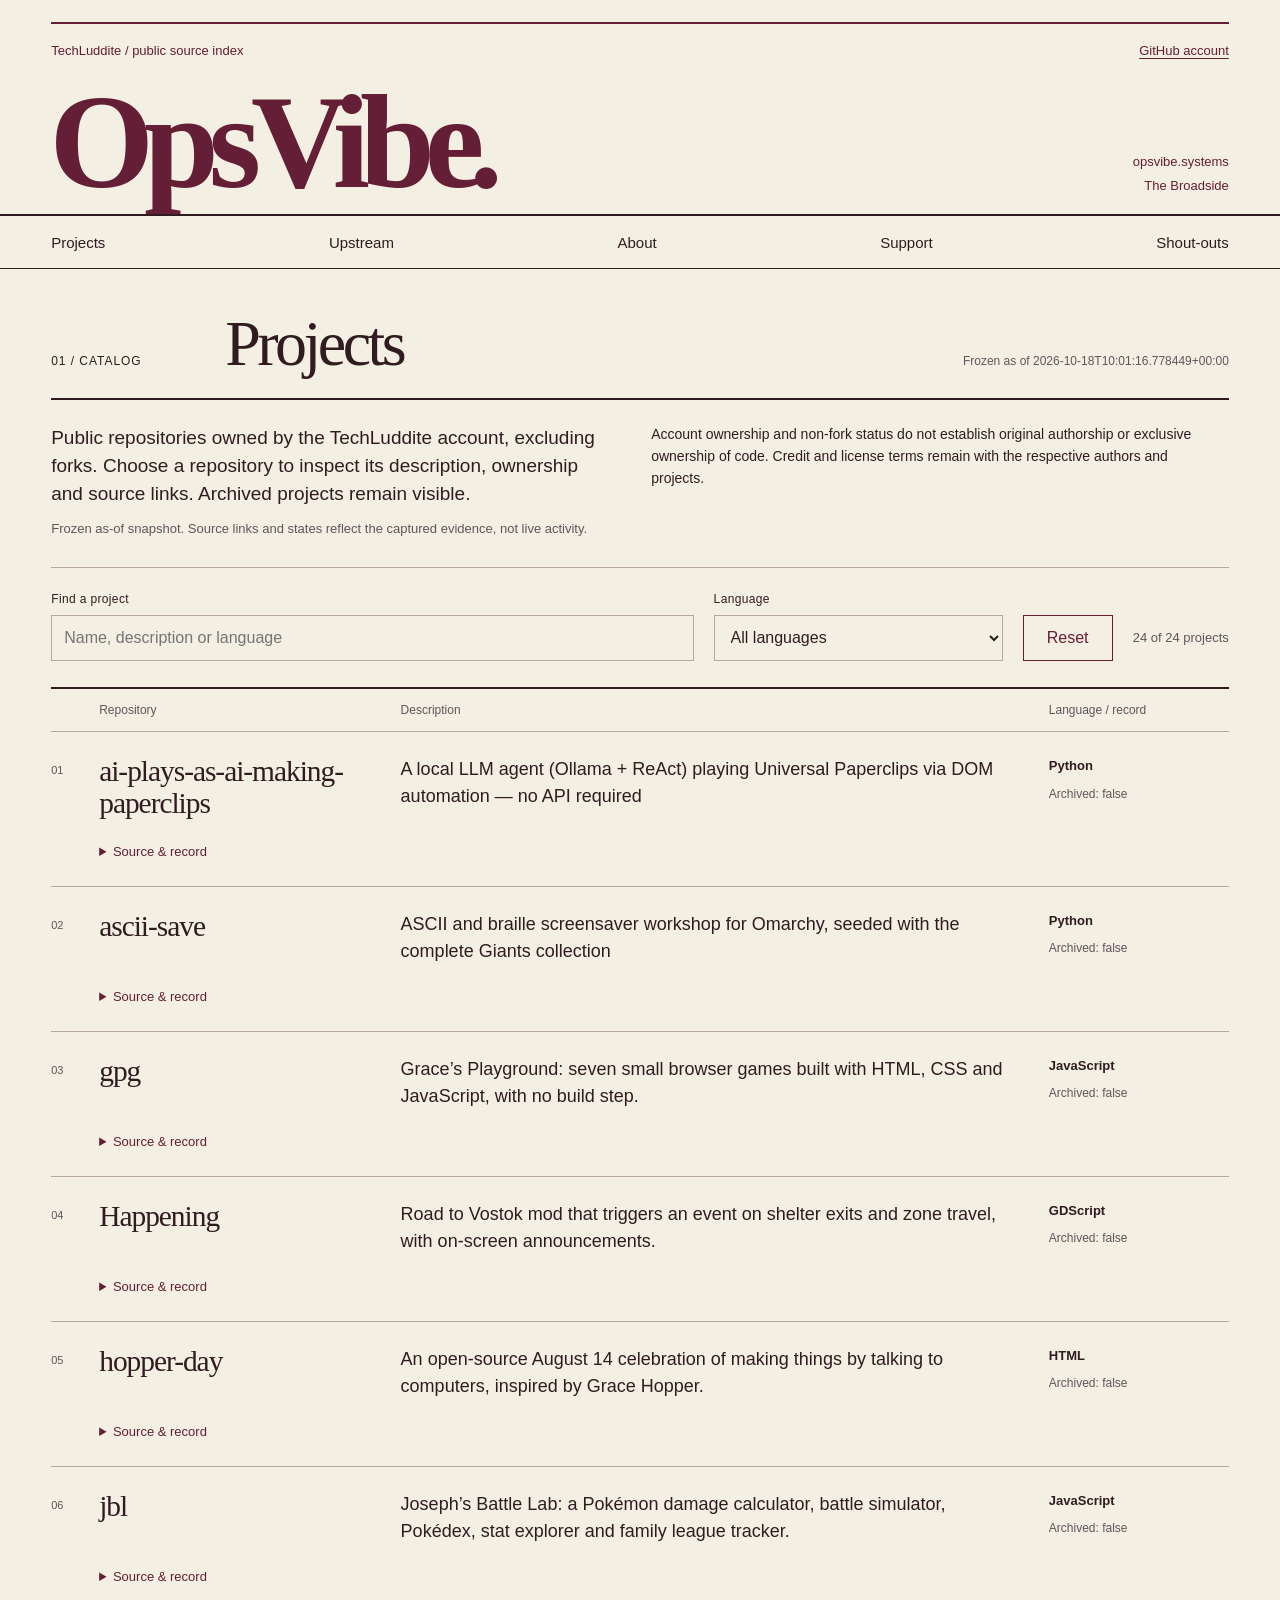
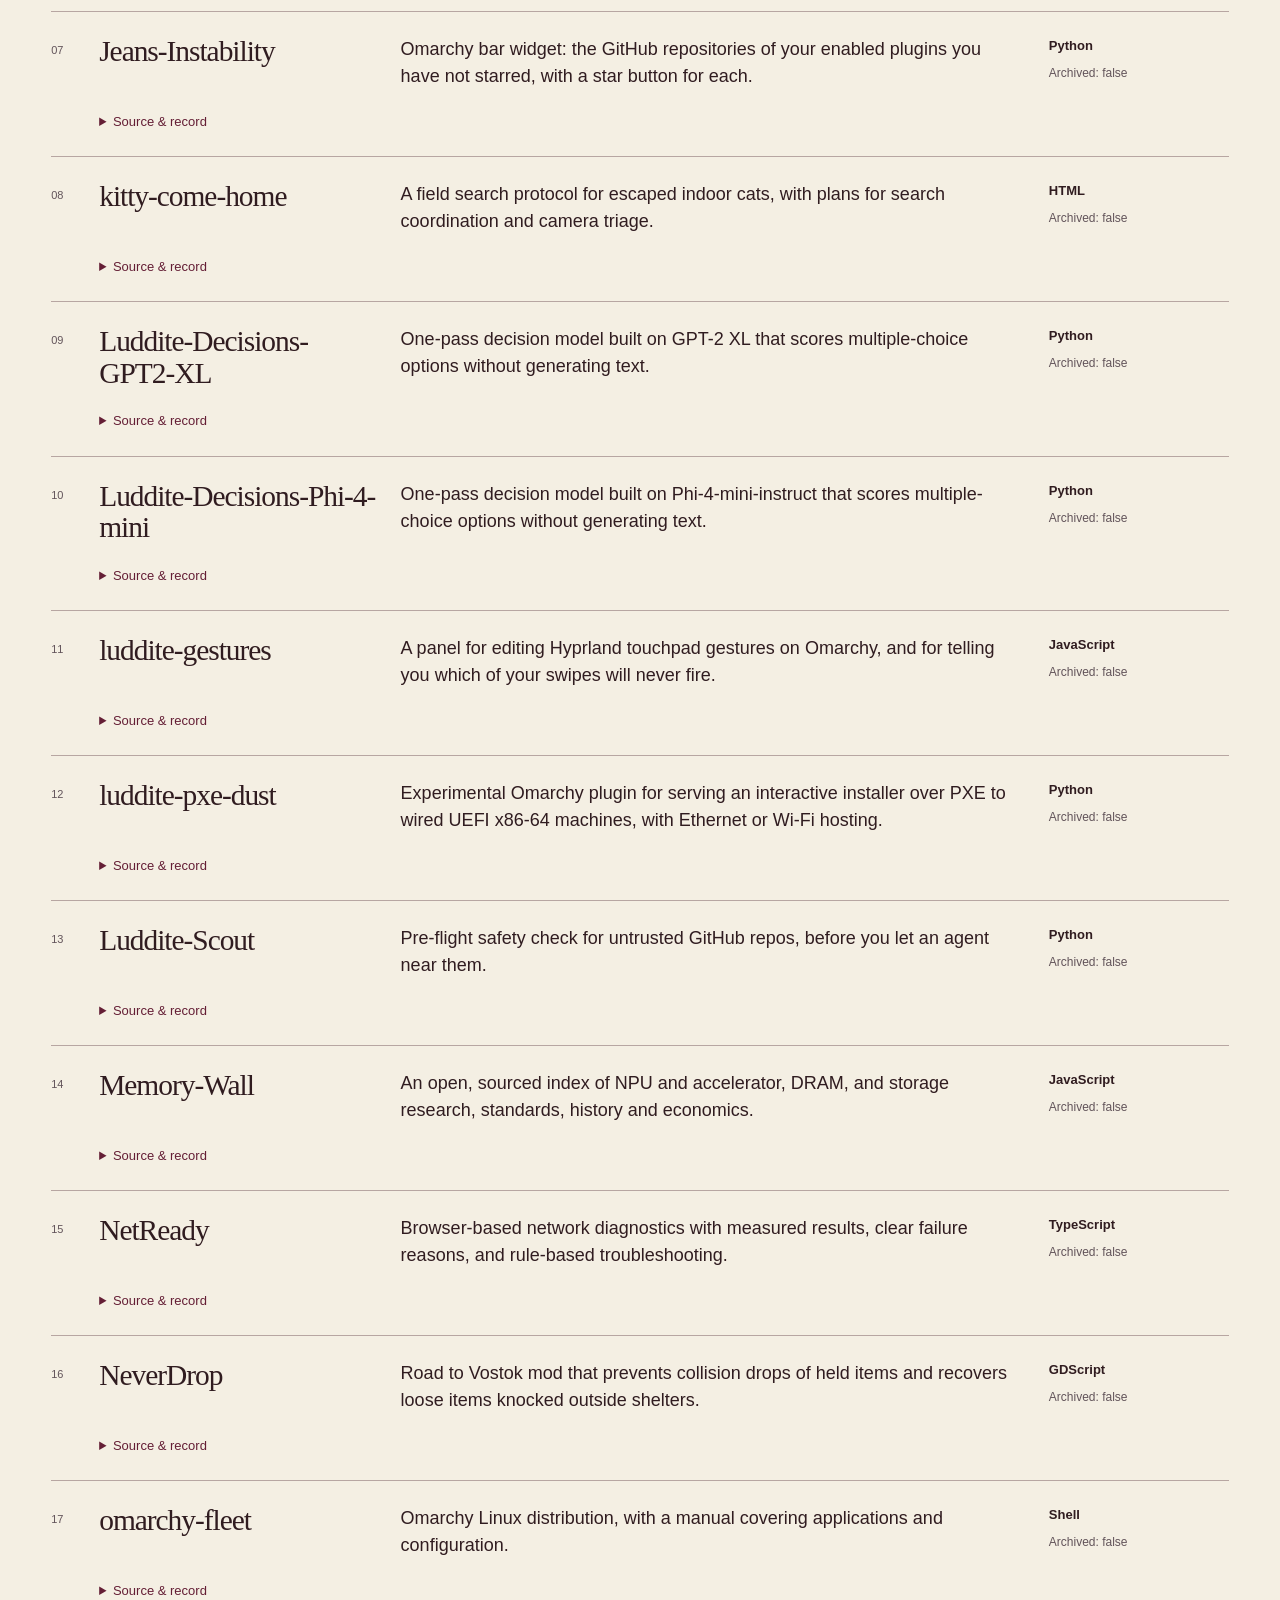
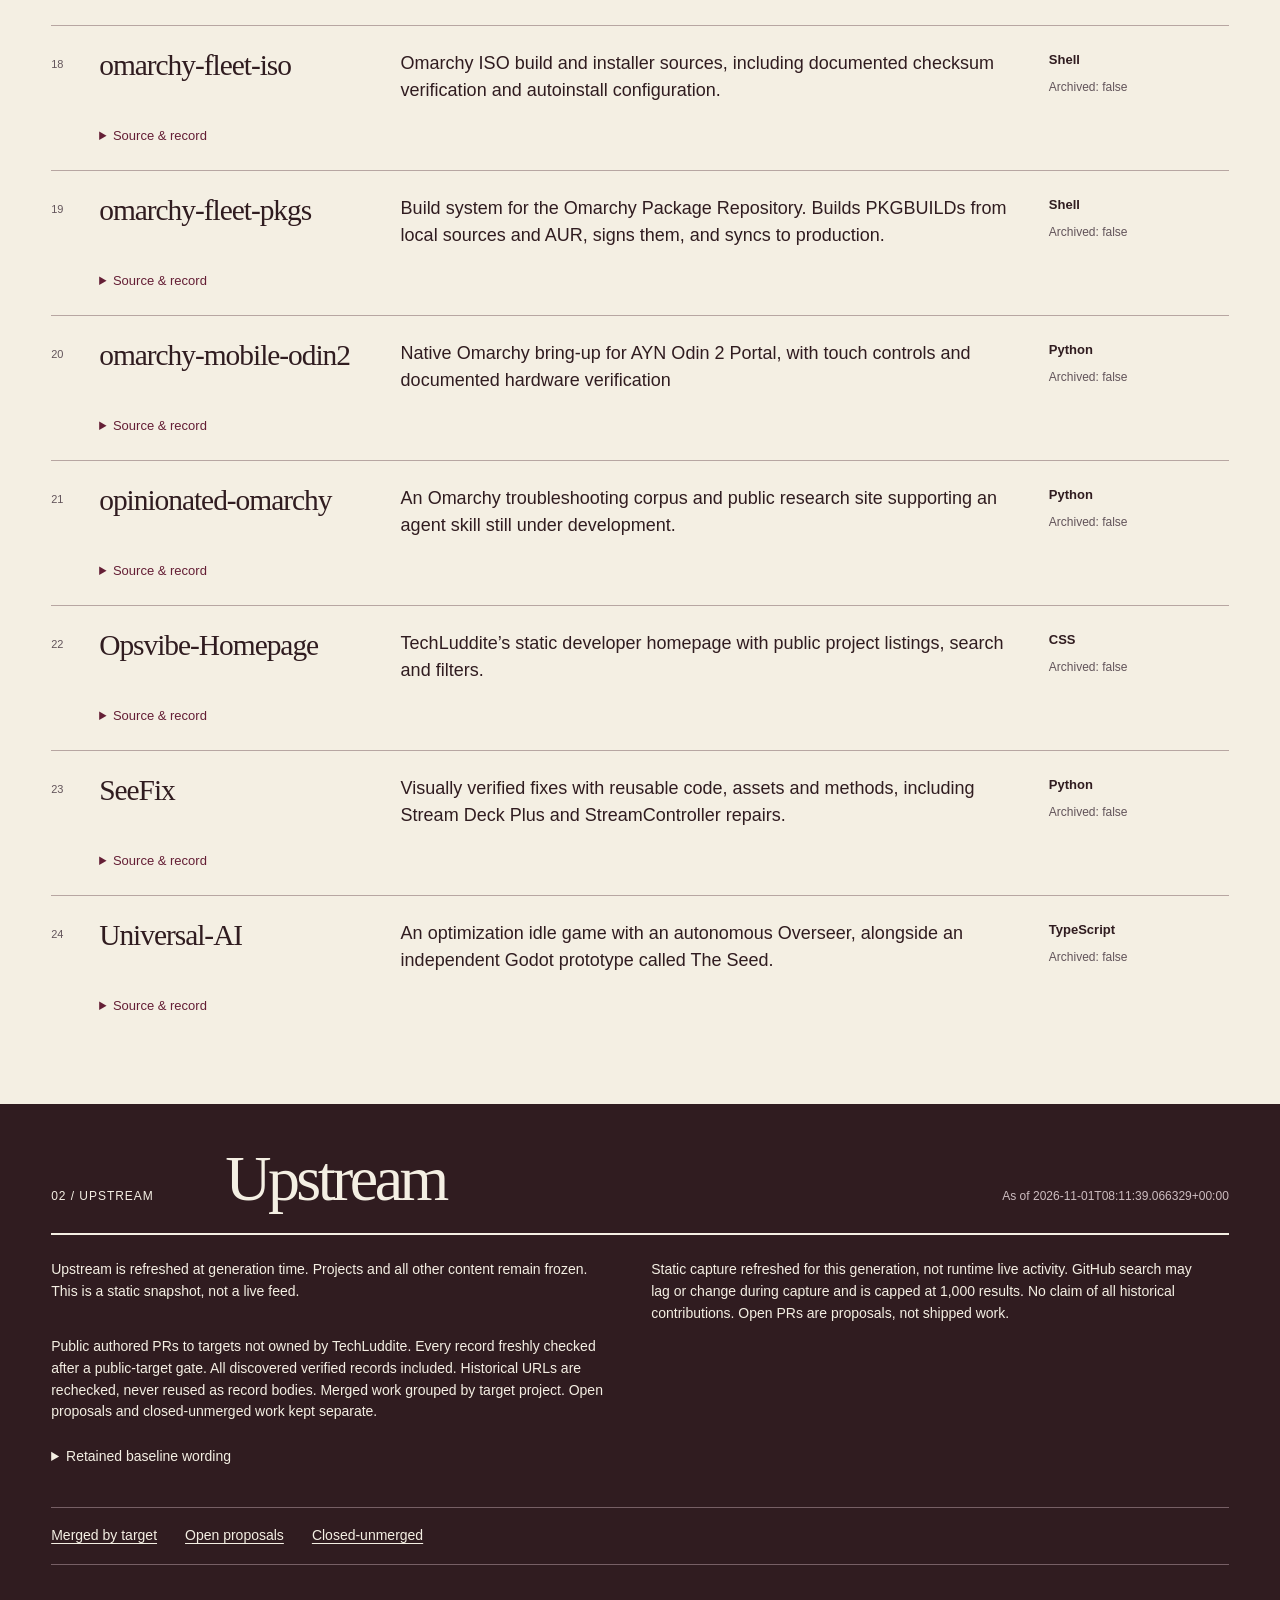
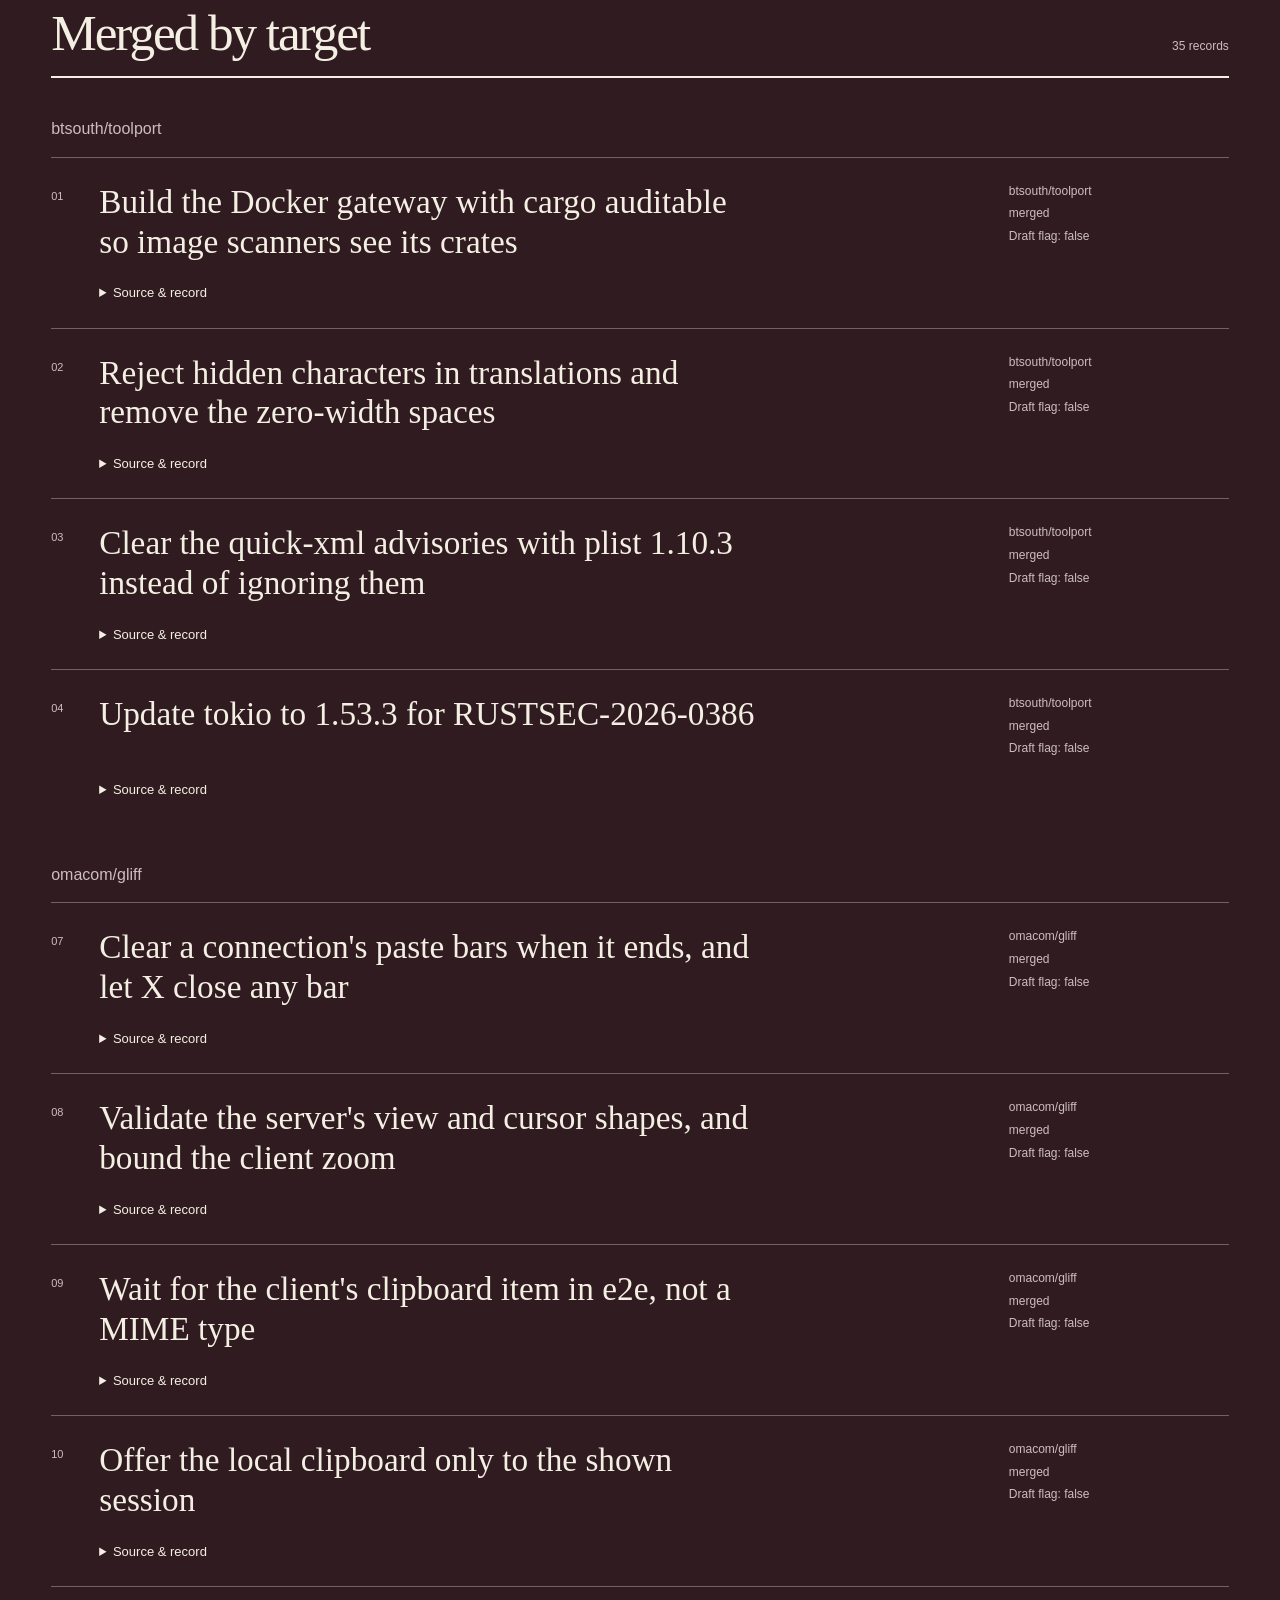
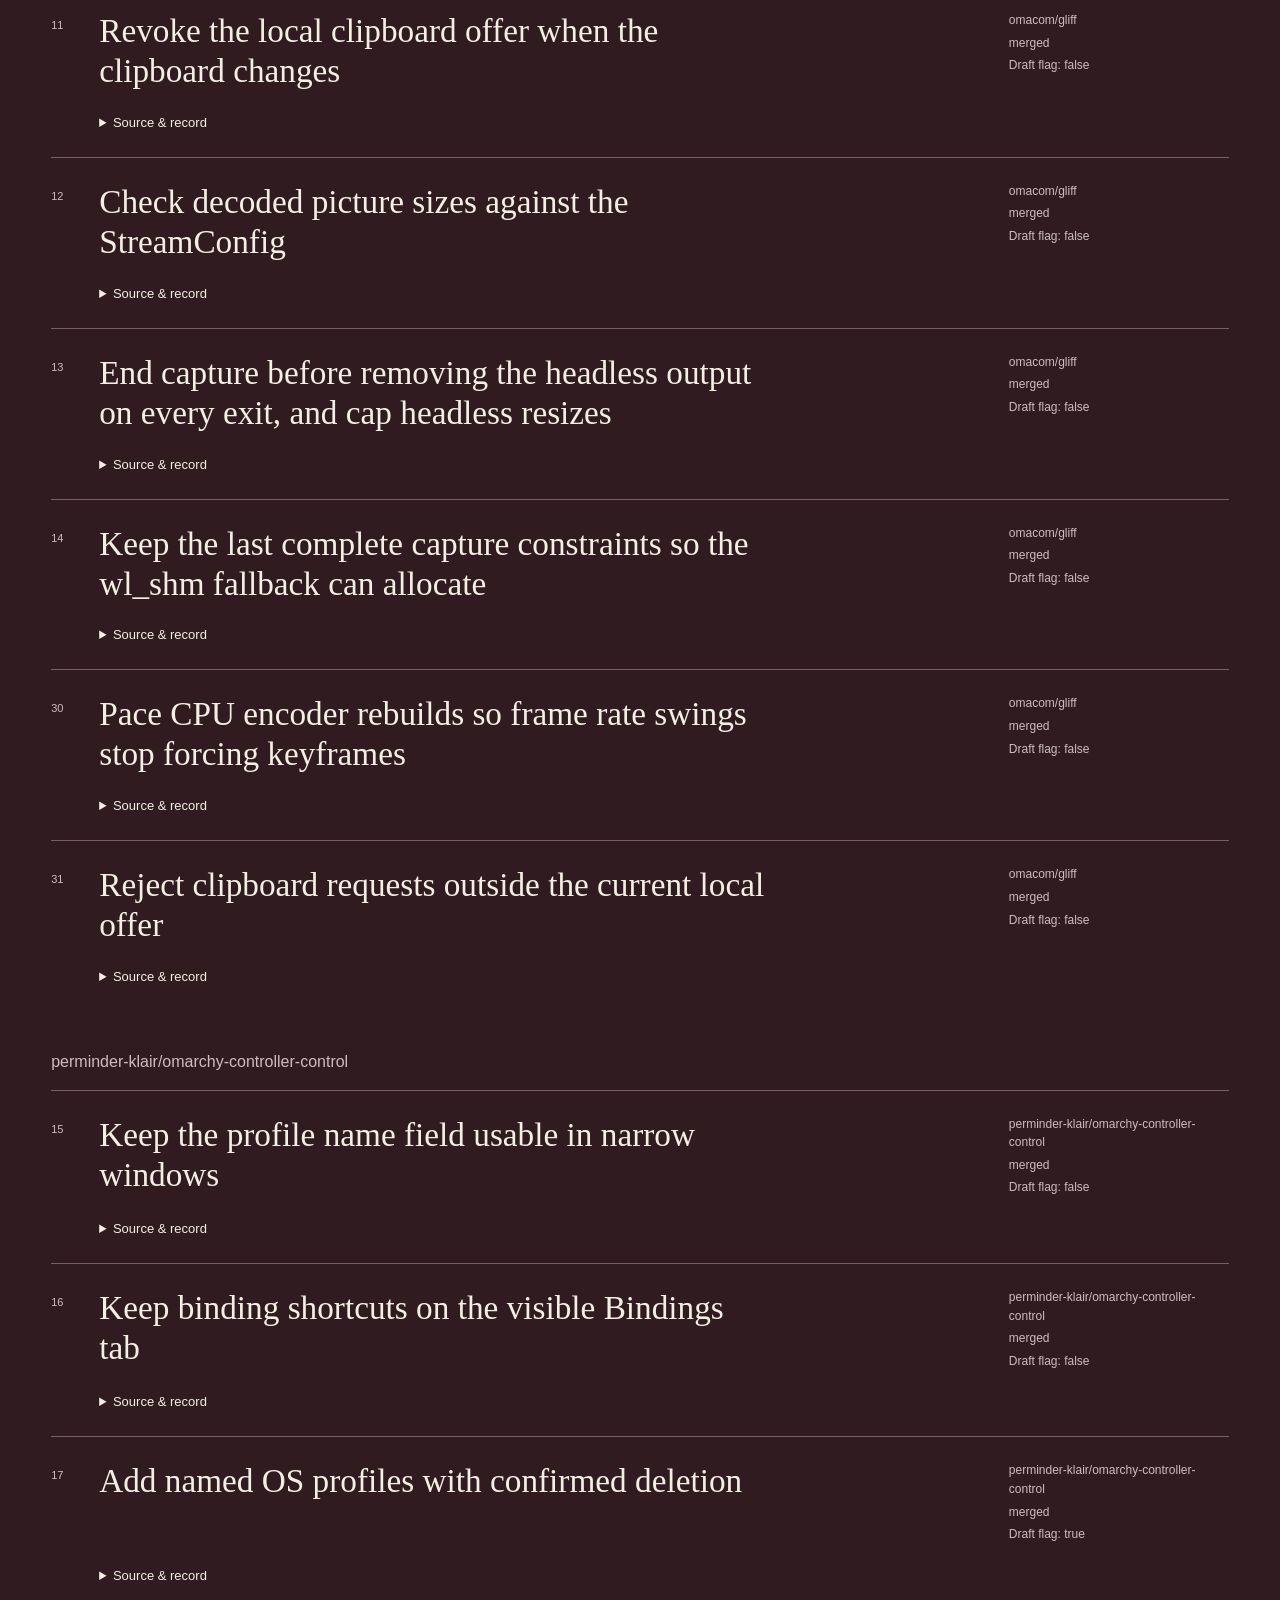
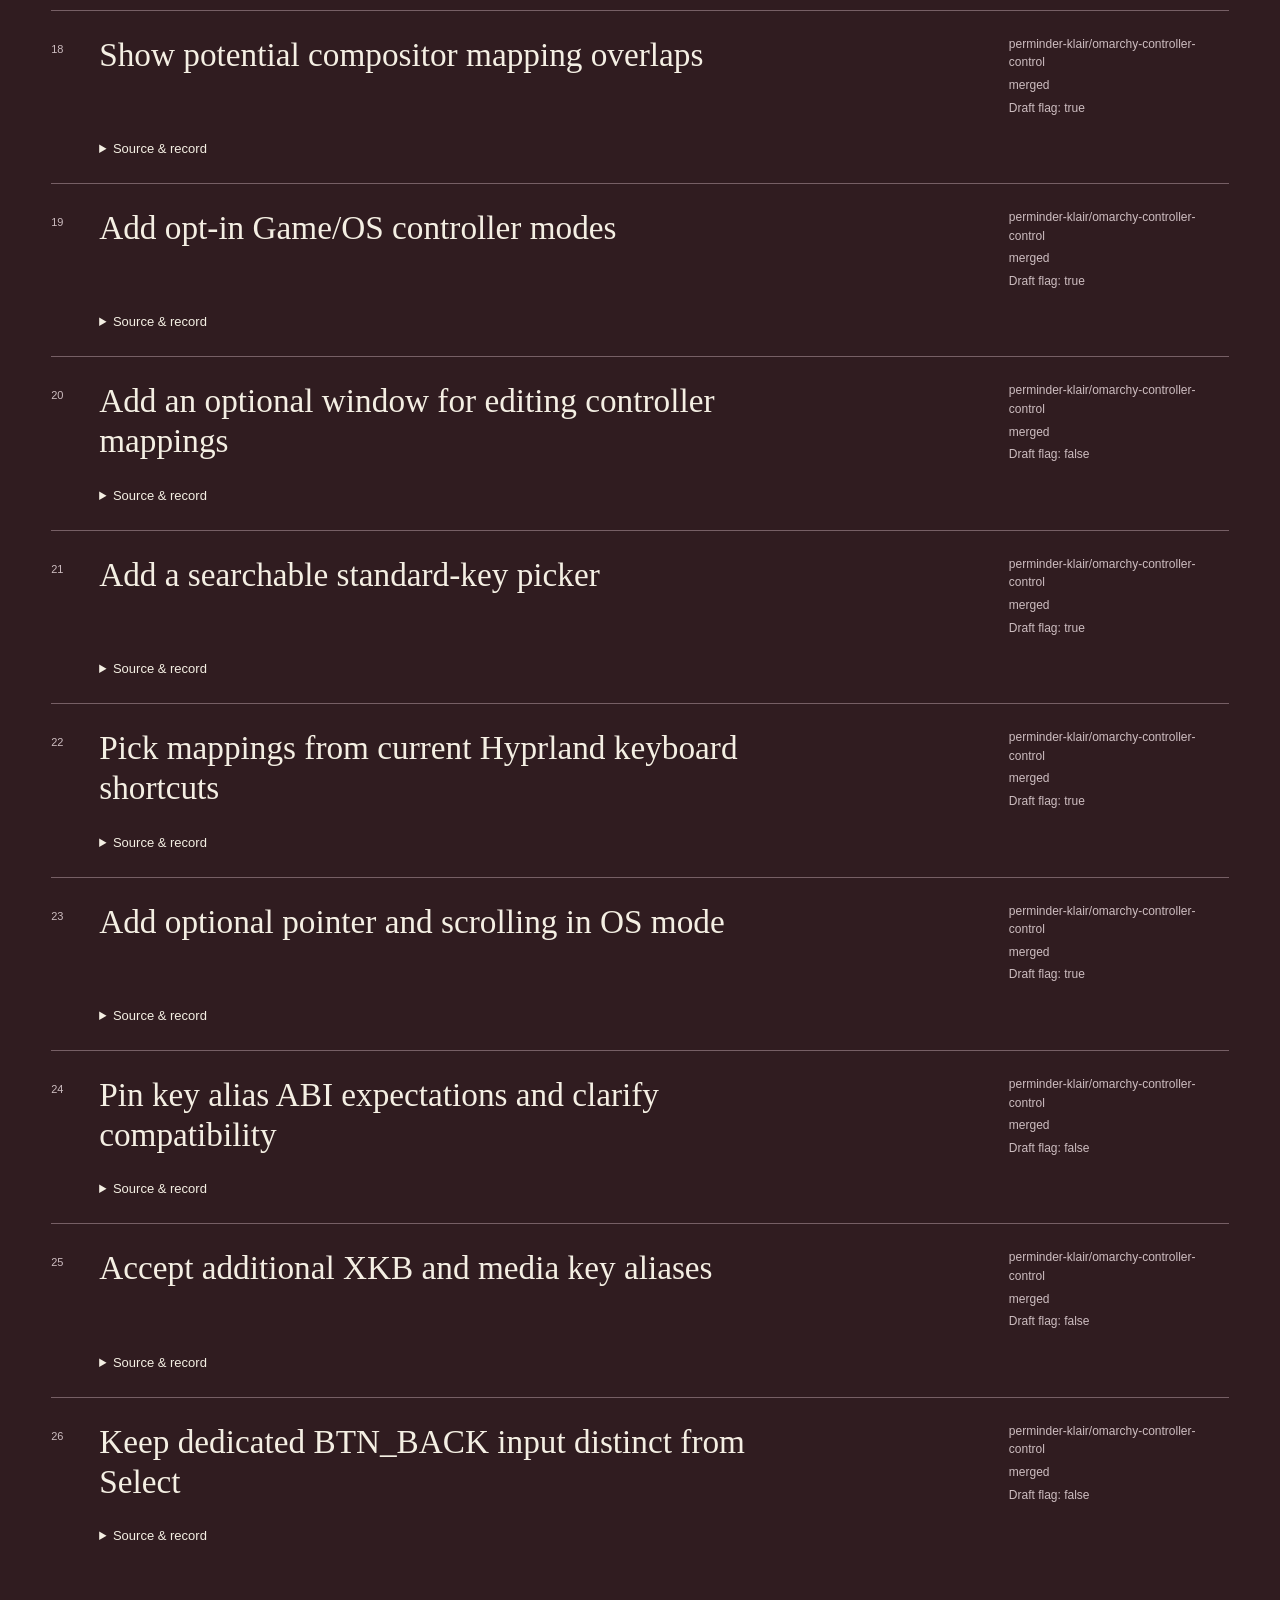
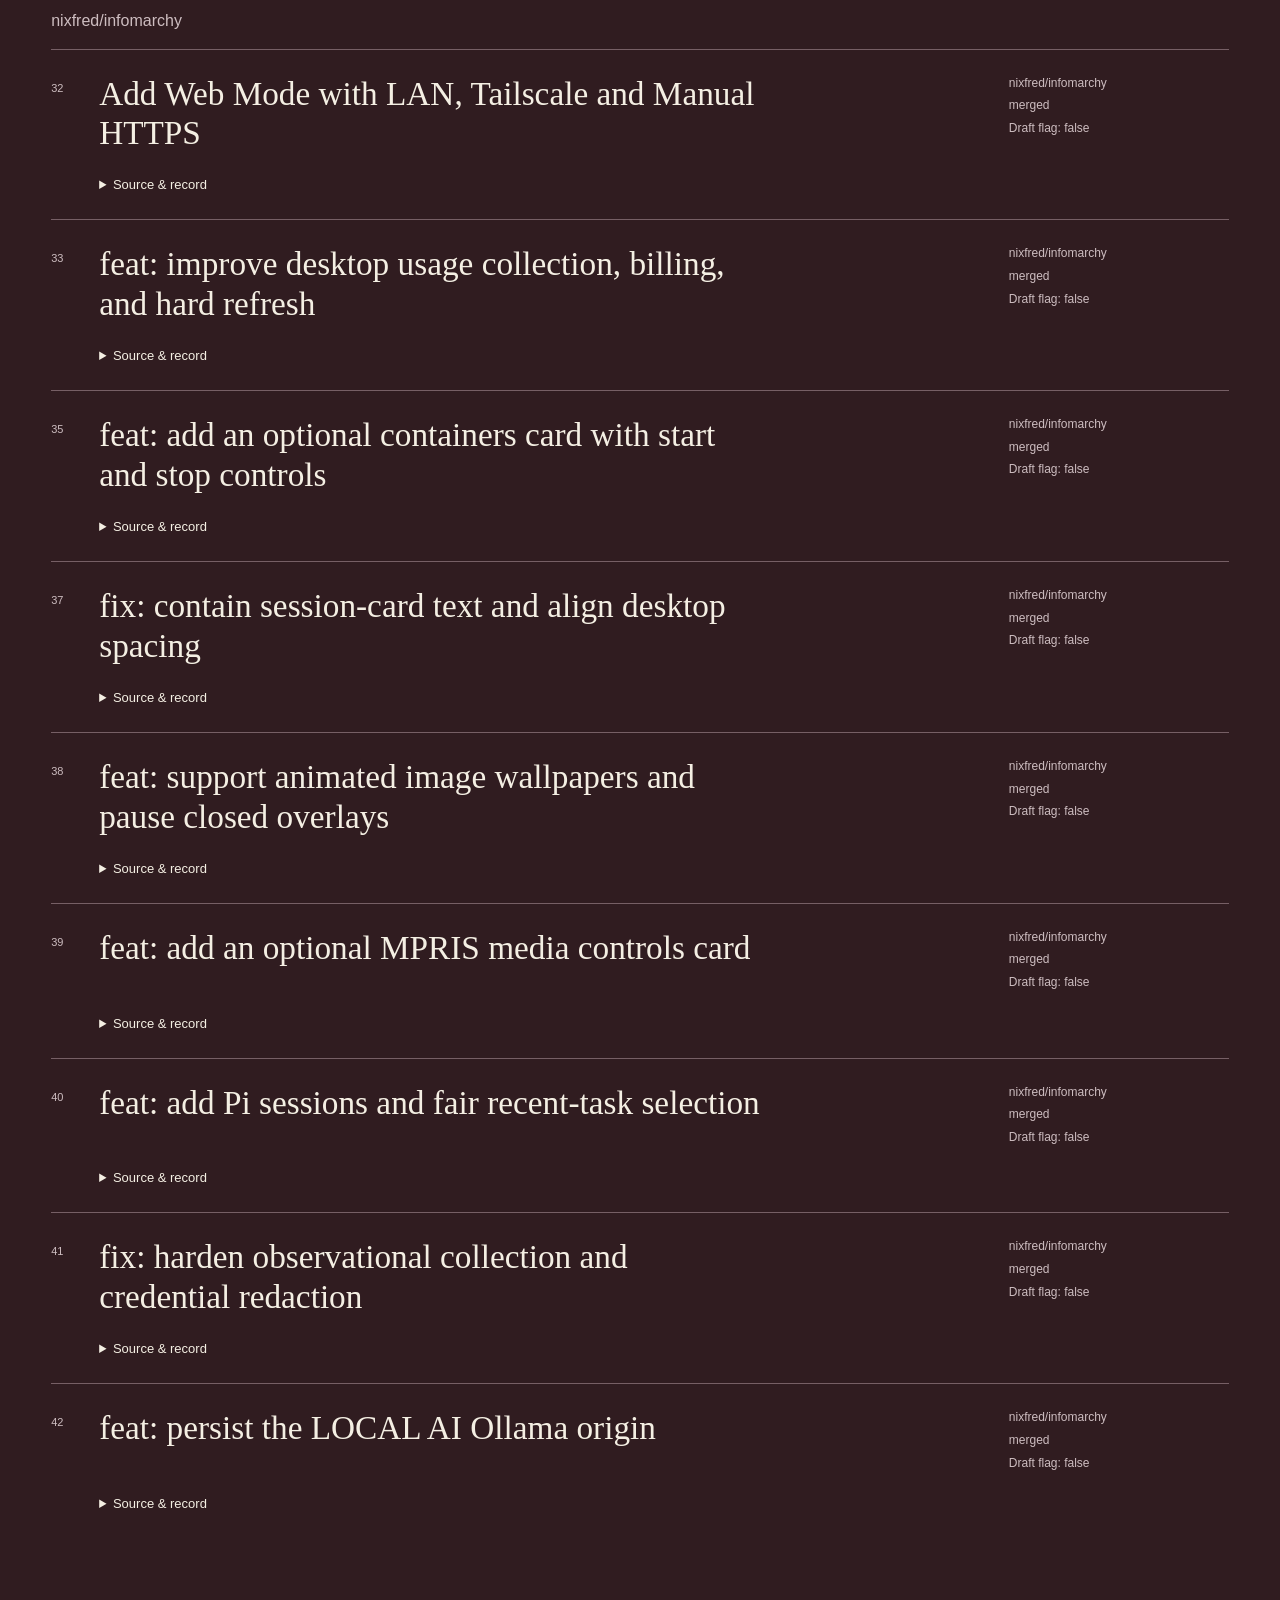
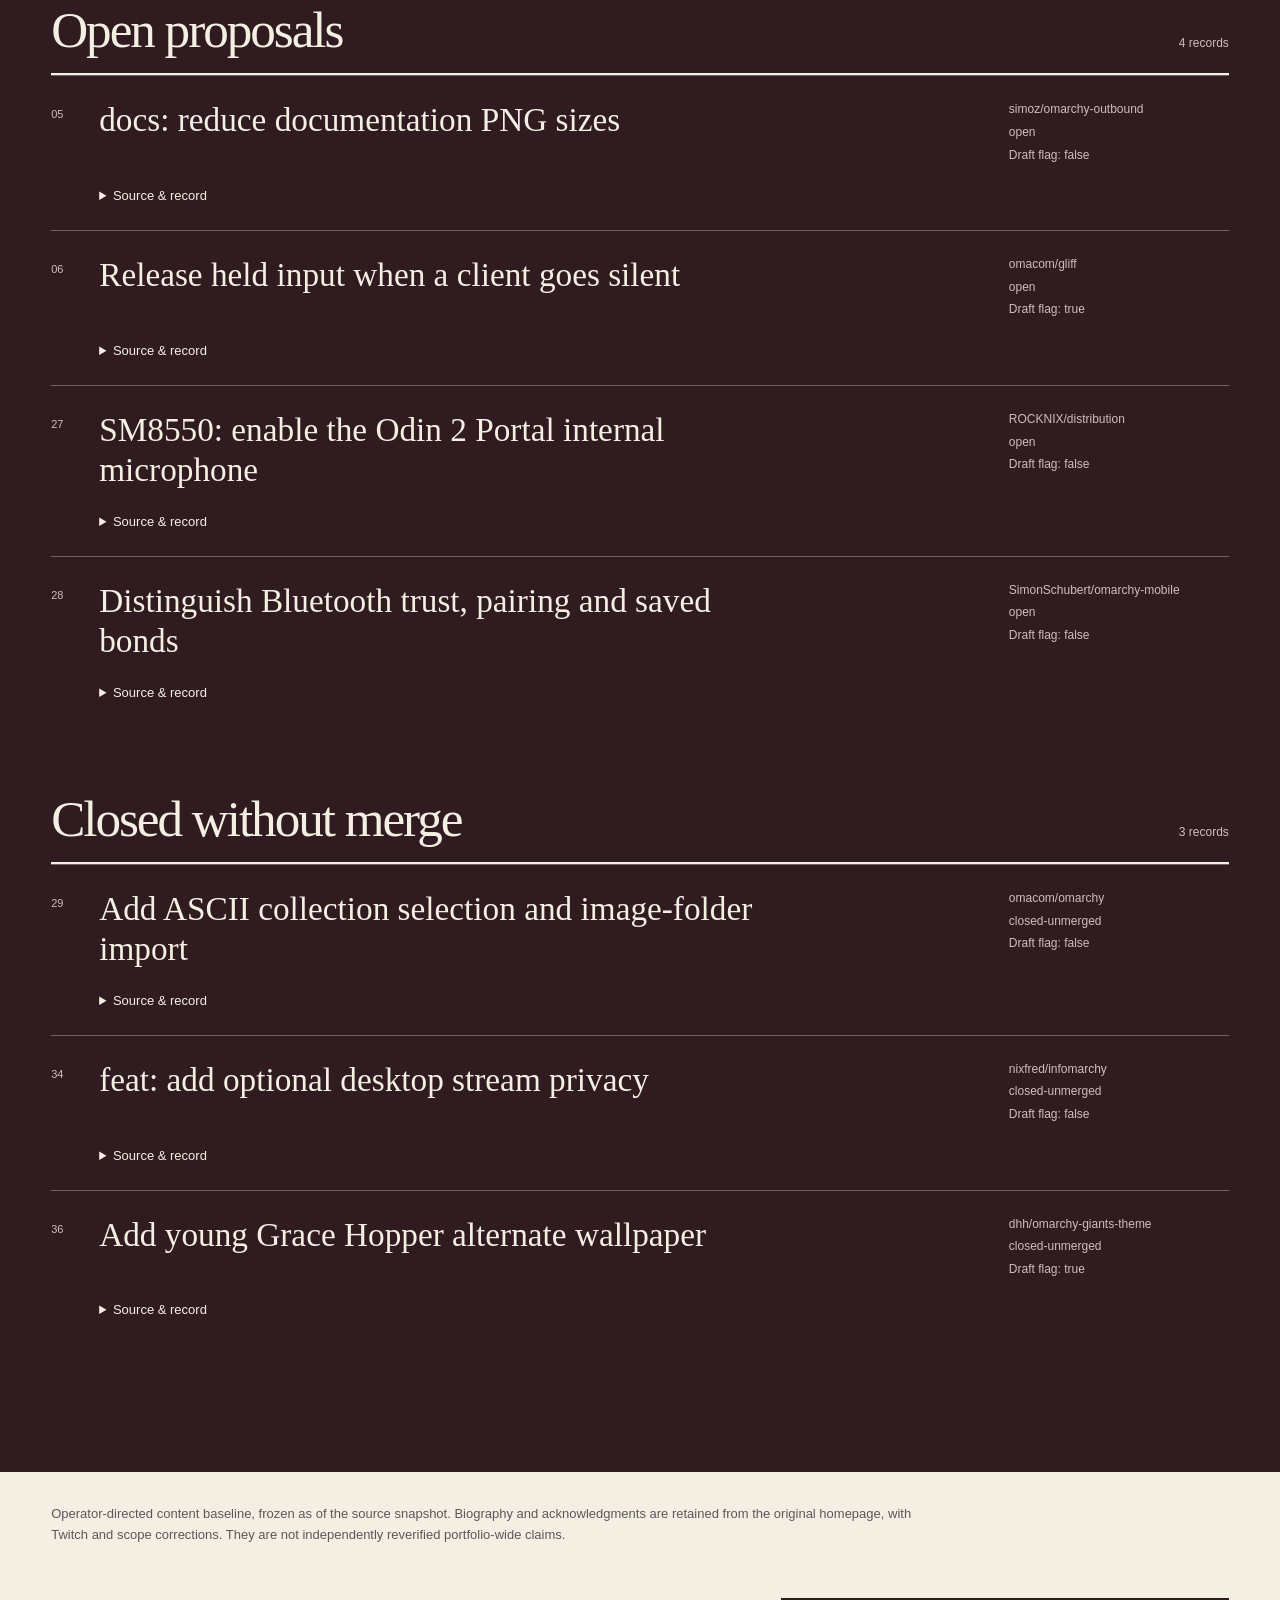
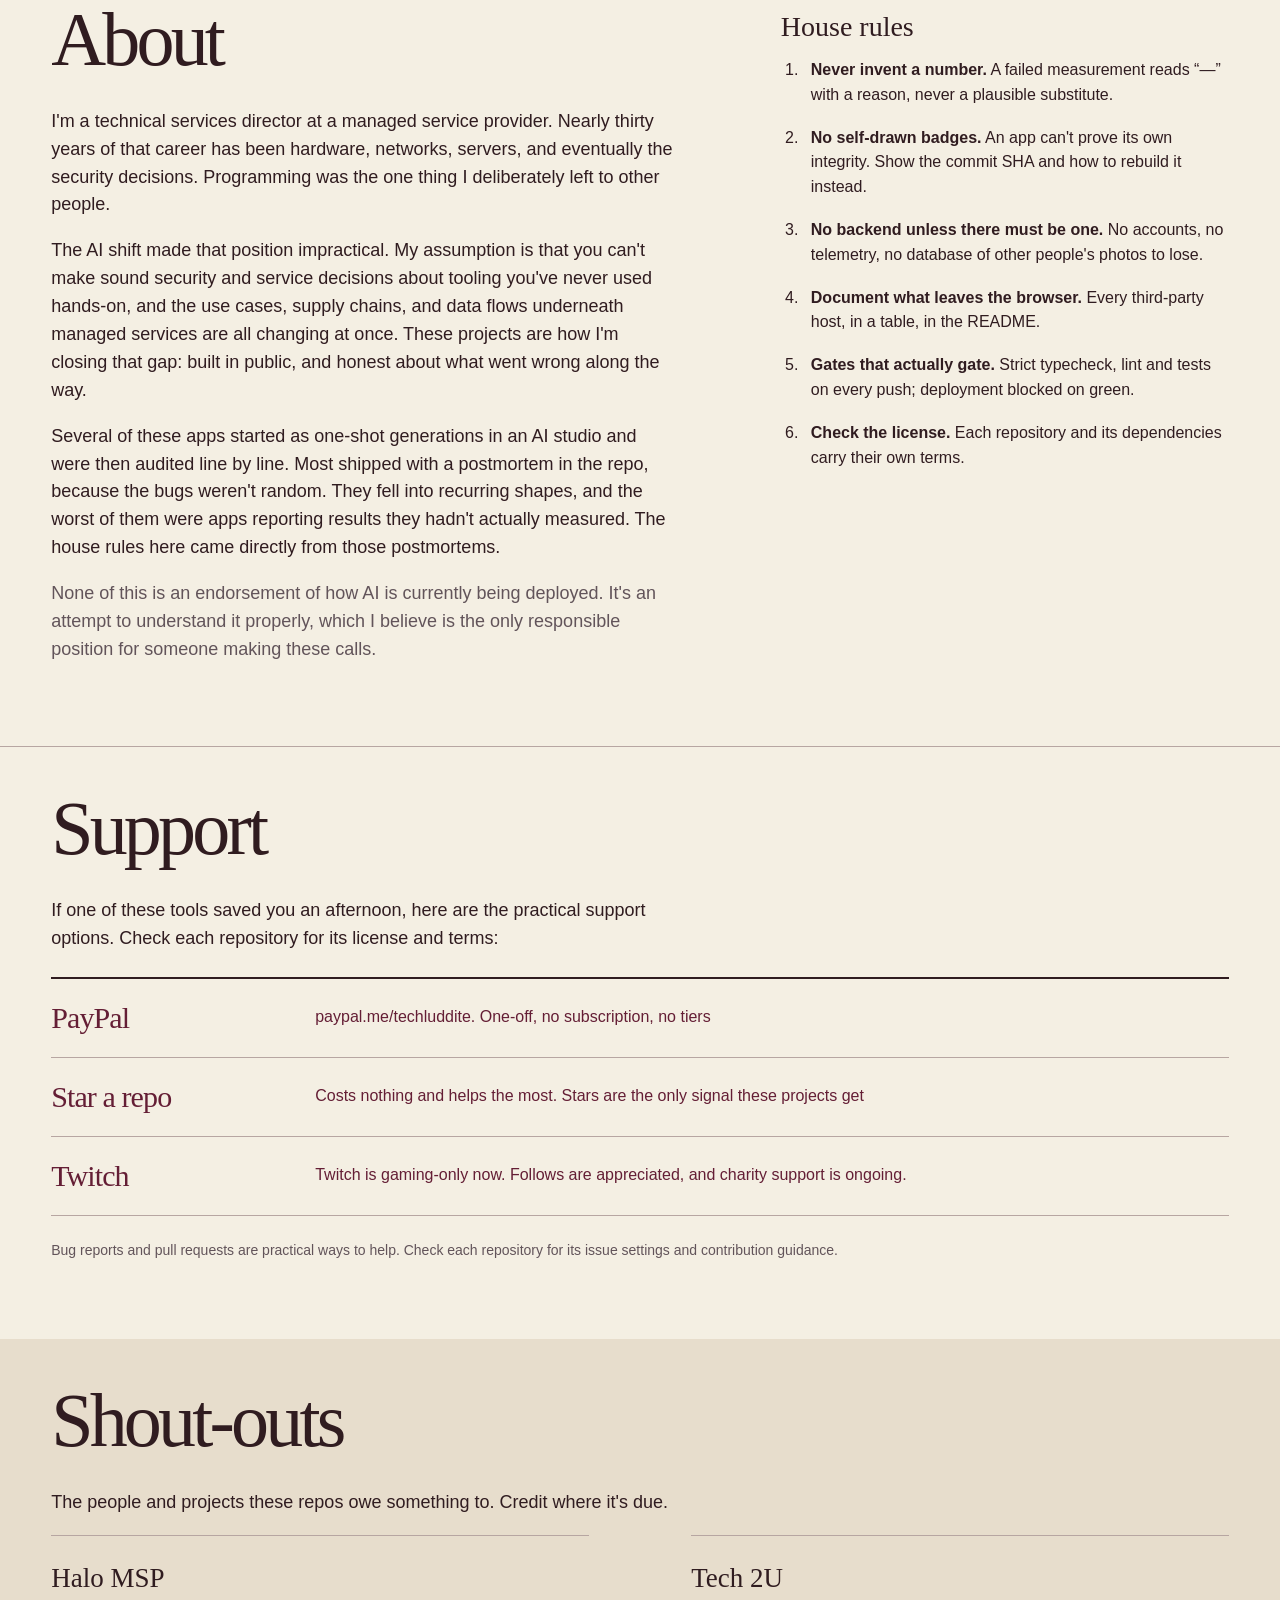
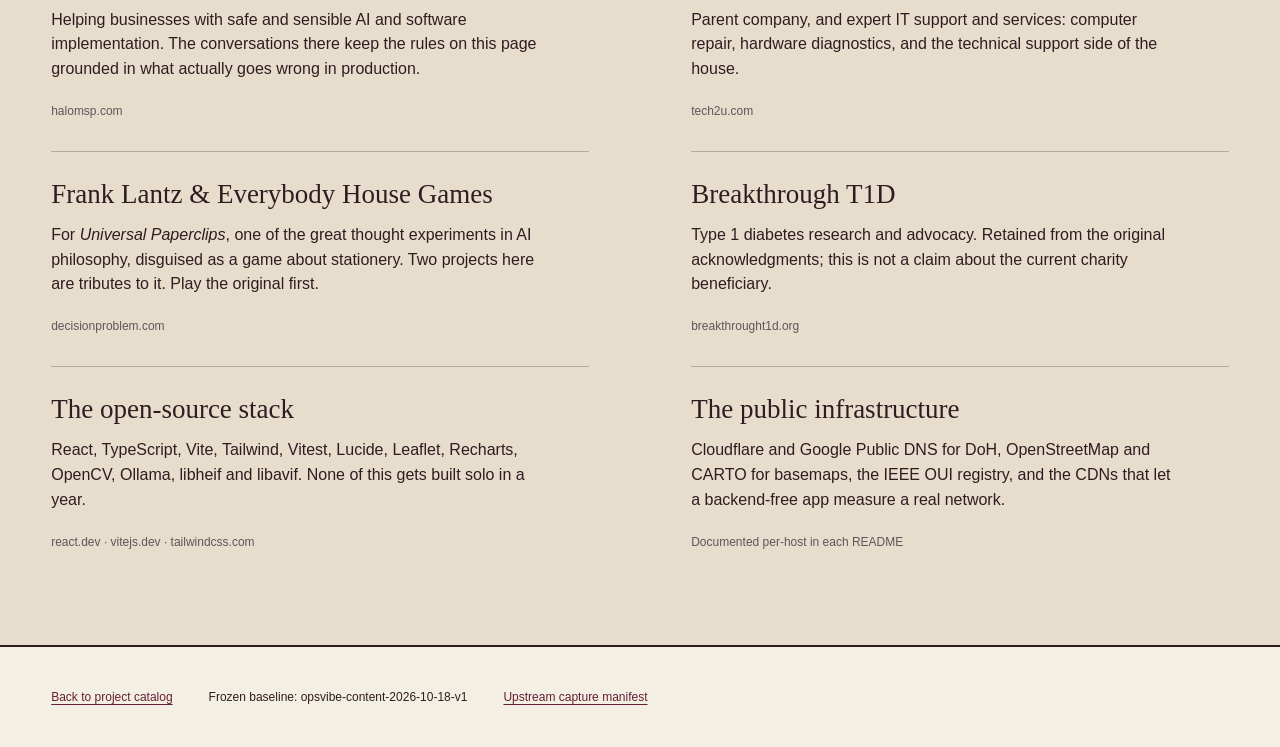
==== commit ac06bf35: "content: refresh Broadside upstream snapshot" ====
--- a/index.html
+++ b/index.html
@@ -3,7 +3,7 @@
 <body><a class="skip" href="#projects">Skip to projects</a><header class="masthead"><div class="edition"><span>TechLuddite / public source index</span><a href="https://github.com/TechLuddite">GitHub account</a></div><h1>OpsVibe<span class="period">.</span></h1><div class="mastfoot"><span>opsvibe.systems</span><span>The Broadside</span></div></header>
 <nav aria-label="Sections"><a href="#projects">Projects</a><a href="#upstream">Upstream</a><a href="#about">About</a><a href="#support">Support</a><a href="#shoutouts">Shout-outs</a></nav>
 <main><section id="projects"><header class="section-heading"><span class="section-number">01 / catalog</span><h2>Projects</h2><span class="scope">Frozen as of 2026-10-18T10:01:16.778449+00:00</span></header><div class="intro"><p data-copy="projects_intro">Public repositories owned by the TechLuddite account, excluding forks. Choose a repository to inspect its description, ownership and source links. Archived projects remain visible.</p><p data-copy="attribution_note">Account ownership and non-fork status do not establish original authorship or exclusive ownership of code. Credit and license terms remain with the respective authors and projects.</p><p data-copy="snapshot_note">Frozen as-of snapshot. Source links and states reflect the captured evidence, not live activity.</p></div><form id="filters" hidden role="search" aria-label="Project catalog"><label for="query">Find a project<input id="query" type="search" placeholder="Name, description or language" autocomplete="off"></label><label for="language">Language<select id="language"><option value="">All languages</option><option value="CSS">CSS</option><option value="GDScript">GDScript</option><option value="HTML">HTML</option><option value="JavaScript">JavaScript</option><option value="Python">Python</option><option value="Shell">Shell</option><option value="TypeScript">TypeScript</option><option value="__null__">Not recorded</option></select></label><button type="reset">Reset</button><output id="results" aria-live="polite">24 of 24 projects</output></form><p id="empty" hidden>No projects match. Reset the catalog filters.</p><div class="column-head" aria-hidden="true"><span>Repository</span><span>Description</span><span>Language / record</span></div><article id="project-01" class="record project" data-kind="project" data-url="https://github.com/TechLuddite/ai-plays-as-ai-making-paperclips"><span class="ordinal" aria-hidden="true">01</span><h3><span data-field="name">ai-plays-as-ai-making-paperclips</span></h3><p class="description"><span data-field="description">A local LLM agent (Ollama + ReAct) playing Universal Paperclips via DOM automation — no API required</span></p><div class="record-side"><span class="language"><span data-field="language">Python</span></span><span class="archive">Archived: <span data-field="archived">false</span></span></div><details class="evidence"><summary>Source &amp; record</summary><dl><div><dt>full name</dt><dd><span data-field="full_name">TechLuddite/ai-plays-as-ai-making-paperclips</span></dd></div><div><dt>fork</dt><dd><span data-field="fork">false</span></dd></div><div><dt>html url</dt><dd><a data-field="html_url" href="https://github.com/TechLuddite/ai-plays-as-ai-making-paperclips">https://github.com/TechLuddite/ai-plays-as-ai-making-paperclips</a></dd></div><div><dt>homepage</dt><dd><span data-field="homepage">Not recorded</span></dd></div><div><dt>pushed at</dt><dd><span data-field="pushed_at">2026-08-16T16:11:24Z</span></dd></div><div><dt>owner</dt><dd><span data-field="owner">TechLuddite</span></dd></div><div><dt>public</dt><dd><span data-field="public">true</span></dd></div><div><dt>source url</dt><dd><a data-field="source_url" href="https://api.github.com/repos/TechLuddite/ai-plays-as-ai-making-paperclips">https://api.github.com/repos/TechLuddite/ai-plays-as-ai-making-paperclips</a></dd></div></dl></details></article><article id="project-02" class="record project" data-kind="project" data-url="https://github.com/TechLuddite/ascii-save"><span class="ordinal" aria-hidden="true">02</span><h3><span data-field="name">ascii-save</span></h3><p class="description"><span data-field="description">ASCII and braille screensaver workshop for Omarchy, seeded with the complete Giants collection</span></p><div class="record-side"><span class="language"><span data-field="language">Python</span></span><span class="archive">Archived: <span data-field="archived">false</span></span></div><details class="evidence"><summary>Source &amp; record</summary><dl><div><dt>full name</dt><dd><span data-field="full_name">TechLuddite/ascii-save</span></dd></div><div><dt>fork</dt><dd><span data-field="fork">false</span></dd></div><div><dt>html url</dt><dd><a data-field="html_url" href="https://github.com/TechLuddite/ascii-save">https://github.com/TechLuddite/ascii-save</a></dd></div><div><dt>homepage</dt><dd><span data-field="homepage">Not recorded</span></dd></div><div><dt>pushed at</dt><dd><span data-field="pushed_at">2026-10-02T10:07:02Z</span></dd></div><div><dt>owner</dt><dd><span data-field="owner">TechLuddite</span></dd></div><div><dt>public</dt><dd><span data-field="public">true</span></dd></div><div><dt>source url</dt><dd><a data-field="source_url" href="https://api.github.com/repos/TechLuddite/ascii-save">https://api.github.com/repos/TechLuddite/ascii-save</a></dd></div></dl></details></article><article id="project-03" class="record project" data-kind="project" data-url="https://github.com/TechLuddite/gpg"><span class="ordinal" aria-hidden="true">03</span><h3><span data-field="name">gpg</span></h3><p class="description"><span data-field="description">Grace’s Playground: seven small browser games built with HTML, CSS and JavaScript, with no build step.</span></p><div class="record-side"><span class="language"><span data-field="language">JavaScript</span></span><span class="archive">Archived: <span data-field="archived">false</span></span></div><details class="evidence"><summary>Source &amp; record</summary><dl><div><dt>full name</dt><dd><span data-field="full_name">TechLuddite/gpg</span></dd></div><div><dt>fork</dt><dd><span data-field="fork">false</span></dd></div><div><dt>html url</dt><dd><a data-field="html_url" href="https://github.com/TechLuddite/gpg">https://github.com/TechLuddite/gpg</a></dd></div><div><dt>homepage</dt><dd><span data-field="homepage">Not recorded</span></dd></div><div><dt>pushed at</dt><dd><span data-field="pushed_at">2026-09-02T13:35:28Z</span></dd></div><div><dt>owner</dt><dd><span data-field="owner">TechLuddite</span></dd></div><div><dt>public</dt><dd><span data-field="public">true</span></dd></div><div><dt>source url</dt><dd><a data-field="source_url" href="https://api.github.com/repos/TechLuddite/gpg">https://api.github.com/repos/TechLuddite/gpg</a></dd></div></dl></details></article><article id="project-04" class="record project" data-kind="project" data-url="https://github.com/TechLuddite/Happening"><span class="ordinal" aria-hidden="true">04</span><h3><span data-field="name">Happening</span></h3><p class="description"><span data-field="description">Road to Vostok mod that triggers an event on shelter exits and zone travel, with on-screen announcements.</span></p><div class="record-side"><span class="language"><span data-field="language">GDScript</span></span><span class="archive">Archived: <span data-field="archived">false</span></span></div><details class="evidence"><summary>Source &amp; record</summary><dl><div><dt>full name</dt><dd><span data-field="full_name">TechLuddite/Happening</span></dd></div><div><dt>fork</dt><dd><span data-field="fork">false</span></dd></div><div><dt>html url</dt><dd><a data-field="html_url" href="https://github.com/TechLuddite/Happening">https://github.com/TechLuddite/Happening</a></dd></div><div><dt>homepage</dt><dd><span data-field="homepage">Not recorded</span></dd></div><div><dt>pushed at</dt><dd><span data-field="pushed_at">2026-10-11T08:56:28Z</span></dd></div><div><dt>owner</dt><dd><span data-field="owner">TechLuddite</span></dd></div><div><dt>public</dt><dd><span data-field="public">true</span></dd></div><div><dt>source url</dt><dd><a data-field="source_url" href="https://api.github.com/repos/TechLuddite/Happening">https://api.github.com/repos/TechLuddite/Happening</a></dd></div></dl></details></article><article id="project-05" class="record project" data-kind="project" data-url="https://github.com/TechLuddite/hopper-day"><span class="ordinal" aria-hidden="true">05</span><h3><span data-field="name">hopper-day</span></h3><p class="description"><span data-field="description">An open-source August 14 celebration of making things by talking to computers, inspired by Grace Hopper.</span></p><div class="record-side"><span class="language"><span data-field="language">HTML</span></span><span class="archive">Archived: <span data-field="archived">false</span></span></div><details class="evidence"><summary>Source &amp; record</summary><dl><div><dt>full name</dt><dd><span data-field="full_name">TechLuddite/hopper-day</span></dd></div><div><dt>fork</dt><dd><span data-field="fork">false</span></dd></div><div><dt>html url</dt><dd><a data-field="html_url" href="https://github.com/TechLuddite/hopper-day">https://github.com/TechLuddite/hopper-day</a></dd></div><div><dt>homepage</dt><dd><a data-field="homepage" href="https://techluddite.github.io/hopper-day/">https://techluddite.github.io/hopper-day/</a></dd></div><div><dt>pushed at</dt><dd><span data-field="pushed_at">2026-09-07T21:39:48Z</span></dd></div><div><dt>owner</dt><dd><span data-field="owner">TechLuddite</span></dd></div><div><dt>public</dt><dd><span data-field="public">true</span></dd></div><div><dt>source url</dt><dd><a data-field="source_url" href="https://api.github.com/repos/TechLuddite/hopper-day">https://api.github.com/repos/TechLuddite/hopper-day</a></dd></div></dl></details></article><article id="project-06" class="record project" data-kind="project" data-url="https://github.com/TechLuddite/jbl"><span class="ordinal" aria-hidden="true">06</span><h3><span data-field="name">jbl</span></h3><p class="description"><span data-field="description">Joseph’s Battle Lab: a Pokémon damage calculator, battle simulator, Pokédex, stat explorer and family league tracker.</span></p><div class="record-side"><span class="language"><span data-field="language">JavaScript</span></span><span class="archive">Archived: <span data-field="archived">false</span></span></div><details class="evidence"><summary>Source &amp; record</summary><dl><div><dt>full name</dt><dd><span data-field="full_name">TechLuddite/jbl</span></dd></div><div><dt>fork</dt><dd><span data-field="fork">false</span></dd></div><div><dt>html url</dt><dd><a data-field="html_url" href="https://github.com/TechLuddite/jbl">https://github.com/TechLuddite/jbl</a></dd></div><div><dt>homepage</dt><dd><a data-field="homepage" href="https://jbl.opsvibe.systems/">https://jbl.opsvibe.systems/</a></dd></div><div><dt>pushed at</dt><dd><span data-field="pushed_at">2026-08-17T14:57:33Z</span></dd></div><div><dt>owner</dt><dd><span data-field="owner">TechLuddite</span></dd></div><div><dt>public</dt><dd><span data-field="public">true</span></dd></div><div><dt>source url</dt><dd><a data-field="source_url" href="https://api.github.com/repos/TechLuddite/jbl">https://api.github.com/repos/TechLuddite/jbl</a></dd></div></dl></details></article><article id="project-07" class="record project" data-kind="project" data-url="https://github.com/TechLuddite/Jeans-Instability"><span class="ordinal" aria-hidden="true">07</span><h3><span data-field="name">Jeans-Instability</span></h3><p class="description"><span data-field="description">Omarchy bar widget: the GitHub repositories of your enabled plugins you have not starred, with a star button for each.</span></p><div class="record-side"><span class="language"><span data-field="language">Python</span></span><span class="archive">Archived: <span data-field="archived">false</span></span></div><details class="evidence"><summary>Source &amp; record</summary><dl><div><dt>full name</dt><dd><span data-field="full_name">TechLuddite/Jeans-Instability</span></dd></div><div><dt>fork</dt><dd><span data-field="fork">false</span></dd></div><div><dt>html url</dt><dd><a data-field="html_url" href="https://github.com/TechLuddite/Jeans-Instability">https://github.com/TechLuddite/Jeans-Instability</a></dd></div><div><dt>homepage</dt><dd><span data-field="homepage">Not recorded</span></dd></div><div><dt>pushed at</dt><dd><span data-field="pushed_at">2026-10-18T09:20:29Z</span></dd></div><div><dt>owner</dt><dd><span data-field="owner">TechLuddite</span></dd></div><div><dt>public</dt><dd><span data-field="public">true</span></dd></div><div><dt>source url</dt><dd><a data-field="source_url" href="https://api.github.com/repos/TechLuddite/Jeans-Instability">https://api.github.com/repos/TechLuddite/Jeans-Instability</a></dd></div></dl></details></article><article id="project-08" class="record project" data-kind="project" data-url="https://github.com/TechLuddite/kitty-come-home"><span class="ordinal" aria-hidden="true">08</span><h3><span data-field="name">kitty-come-home</span></h3><p class="description"><span data-field="description">A field search protocol for escaped indoor cats, with plans for search coordination and camera triage.</span></p><div class="record-side"><span class="language"><span data-field="language">HTML</span></span><span class="archive">Archived: <span data-field="archived">false</span></span></div><details class="evidence"><summary>Source &amp; record</summary><dl><div><dt>full name</dt><dd><span data-field="full_name">TechLuddite/kitty-come-home</span></dd></div><div><dt>fork</dt><dd><span data-field="fork">false</span></dd></div><div><dt>html url</dt><dd><a data-field="html_url" href="https://github.com/TechLuddite/kitty-come-home">https://github.com/TechLuddite/kitty-come-home</a></dd></div><div><dt>homepage</dt><dd><a data-field="homepage" href="https://kittycomehome.org/">https://kittycomehome.org/</a></dd></div><div><dt>pushed at</dt><dd><span data-field="pushed_at">2026-09-07T22:57:41Z</span></dd></div><div><dt>owner</dt><dd><span data-field="owner">TechLuddite</span></dd></div><div><dt>public</dt><dd><span data-field="public">true</span></dd></div><div><dt>source url</dt><dd><a data-field="source_url" href="https://api.github.com/repos/TechLuddite/kitty-come-home">https://api.github.com/repos/TechLuddite/kitty-come-home</a></dd></div></dl></details></article><article id="project-09" class="record project" data-kind="project" data-url="https://github.com/TechLuddite/Luddite-Decisions-GPT2-XL"><span class="ordinal" aria-hidden="true">09</span><h3><span data-field="name">Luddite-Decisions-GPT2-XL</span></h3><p class="description"><span data-field="description">One-pass decision model built on GPT-2 XL that scores multiple-choice options without generating text.</span></p><div class="record-side"><span class="language"><span data-field="language">Python</span></span><span class="archive">Archived: <span data-field="archived">false</span></span></div><details class="evidence"><summary>Source &amp; record</summary><dl><div><dt>full name</dt><dd><span data-field="full_name">TechLuddite/Luddite-Decisions-GPT2-XL</span></dd></div><div><dt>fork</dt><dd><span data-field="fork">false</span></dd></div><div><dt>html url</dt><dd><a data-field="html_url" href="https://github.com/TechLuddite/Luddite-Decisions-GPT2-XL">https://github.com/TechLuddite/Luddite-Decisions-GPT2-XL</a></dd></div><div><dt>homepage</dt><dd><span data-field="homepage">Not recorded</span></dd></div><div><dt>pushed at</dt><dd><span data-field="pushed_at">2026-10-01T01:41:12Z</span></dd></div><div><dt>owner</dt><dd><span data-field="owner">TechLuddite</span></dd></div><div><dt>public</dt><dd><span data-field="public">true</span></dd></div><div><dt>source url</dt><dd><a data-field="source_url" href="https://api.github.com/repos/TechLuddite/Luddite-Decisions-GPT2-XL">https://api.github.com/repos/TechLuddite/Luddite-Decisions-GPT2-XL</a></dd></div></dl></details></article><article id="project-10" class="record project" data-kind="project" data-url="https://github.com/TechLuddite/Luddite-Decisions-Phi-4-mini"><span class="ordinal" aria-hidden="true">10</span><h3><span data-field="name">Luddite-Decisions-Phi-4-mini</span></h3><p class="description"><span data-field="description">One-pass decision model built on Phi-4-mini-instruct that scores multiple-choice options without generating text.</span></p><div class="record-side"><span class="language"><span data-field="language">Python</span></span><span class="archive">Archived: <span data-field="archived">false</span></span></div><details class="evidence"><summary>Source &amp; record</summary><dl><div><dt>full name</dt><dd><span data-field="full_name">TechLuddite/Luddite-Decisions-Phi-4-mini</span></dd></div><div><dt>fork</dt><dd><span data-field="fork">false</span></dd></div><div><dt>html url</dt><dd><a data-field="html_url" href="https://github.com/TechLuddite/Luddite-Decisions-Phi-4-mini">https://github.com/TechLuddite/Luddite-Decisions-Phi-4-mini</a></dd></div><div><dt>homepage</dt><dd><span data-field="homepage">Not recorded</span></dd></div><div><dt>pushed at</dt><dd><span data-field="pushed_at">2026-10-01T01:41:14Z</span></dd></div><div><dt>owner</dt><dd><span data-field="owner">TechLuddite</span></dd></div><div><dt>public</dt><dd><span data-field="public">true</span></dd></div><div><dt>source url</dt><dd><a data-field="source_url" href="https://api.github.com/repos/TechLuddite/Luddite-Decisions-Phi-4-mini">https://api.github.com/repos/TechLuddite/Luddite-Decisions-Phi-4-mini</a></dd></div></dl></details></article><article id="project-11" class="record project" data-kind="project" data-url="https://github.com/TechLuddite/luddite-gestures"><span class="ordinal" aria-hidden="true">11</span><h3><span data-field="name">luddite-gestures</span></h3><p class="description"><span data-field="description">A panel for editing Hyprland touchpad gestures on Omarchy, and for telling you which of your swipes will never fire.</span></p><div class="record-side"><span class="language"><span data-field="language">JavaScript</span></span><span class="archive">Archived: <span data-field="archived">false</span></span></div><details class="evidence"><summary>Source &amp; record</summary><dl><div><dt>full name</dt><dd><span data-field="full_name">TechLuddite/luddite-gestures</span></dd></div><div><dt>fork</dt><dd><span data-field="fork">false</span></dd></div><div><dt>html url</dt><dd><a data-field="html_url" href="https://github.com/TechLuddite/luddite-gestures">https://github.com/TechLuddite/luddite-gestures</a></dd></div><div><dt>homepage</dt><dd><span data-field="homepage">Not recorded</span></dd></div><div><dt>pushed at</dt><dd><span data-field="pushed_at">2026-10-18T09:24:56Z</span></dd></div><div><dt>owner</dt><dd><span data-field="owner">TechLuddite</span></dd></div><div><dt>public</dt><dd><span data-field="public">true</span></dd></div><div><dt>source url</dt><dd><a data-field="source_url" href="https://api.github.com/repos/TechLuddite/luddite-gestures">https://api.github.com/repos/TechLuddite/luddite-gestures</a></dd></div></dl></details></article><article id="project-12" class="record project" data-kind="project" data-url="https://github.com/TechLuddite/luddite-pxe-dust"><span class="ordinal" aria-hidden="true">12</span><h3><span data-field="name">luddite-pxe-dust</span></h3><p class="description"><span data-field="description">Experimental Omarchy plugin for serving an interactive installer over PXE to wired UEFI x86-64 machines, with Ethernet or Wi-Fi hosting.</span></p><div class="record-side"><span class="language"><span data-field="language">Python</span></span><span class="archive">Archived: <span data-field="archived">false</span></span></div><details class="evidence"><summary>Source &amp; record</summary><dl><div><dt>full name</dt><dd><span data-field="full_name">TechLuddite/luddite-pxe-dust</span></dd></div><div><dt>fork</dt><dd><span data-field="fork">false</span></dd></div><div><dt>html url</dt><dd><a data-field="html_url" href="https://github.com/TechLuddite/luddite-pxe-dust">https://github.com/TechLuddite/luddite-pxe-dust</a></dd></div><div><dt>homepage</dt><dd><span data-field="homepage">Not recorded</span></dd></div><div><dt>pushed at</dt><dd><span data-field="pushed_at">2026-10-18T09:27:18Z</span></dd></div><div><dt>owner</dt><dd><span data-field="owner">TechLuddite</span></dd></div><div><dt>public</dt><dd><span data-field="public">true</span></dd></div><div><dt>source url</dt><dd><a data-field="source_url" href="https://api.github.com/repos/TechLuddite/luddite-pxe-dust">https://api.github.com/repos/TechLuddite/luddite-pxe-dust</a></dd></div></dl></details></article><article id="project-13" class="record project" data-kind="project" data-url="https://github.com/TechLuddite/Luddite-Scout"><span class="ordinal" aria-hidden="true">13</span><h3><span data-field="name">Luddite-Scout</span></h3><p class="description"><span data-field="description">Pre-flight safety check for untrusted GitHub repos, before you let an agent near them.</span></p><div class="record-side"><span class="language"><span data-field="language">Python</span></span><span class="archive">Archived: <span data-field="archived">false</span></span></div><details class="evidence"><summary>Source &amp; record</summary><dl><div><dt>full name</dt><dd><span data-field="full_name">TechLuddite/Luddite-Scout</span></dd></div><div><dt>fork</dt><dd><span data-field="fork">false</span></dd></div><div><dt>html url</dt><dd><a data-field="html_url" href="https://github.com/TechLuddite/Luddite-Scout">https://github.com/TechLuddite/Luddite-Scout</a></dd></div><div><dt>homepage</dt><dd><a data-field="homepage" href="https://techluddite.github.io/Luddite-Scout/">https://techluddite.github.io/Luddite-Scout/</a></dd></div><div><dt>pushed at</dt><dd><span data-field="pushed_at">2026-10-18T09:20:44Z</span></dd></div><div><dt>owner</dt><dd><span data-field="owner">TechLuddite</span></dd></div><div><dt>public</dt><dd><span data-field="public">true</span></dd></div><div><dt>source url</dt><dd><a data-field="source_url" href="https://api.github.com/repos/TechLuddite/Luddite-Scout">https://api.github.com/repos/TechLuddite/Luddite-Scout</a></dd></div></dl></details></article><article id="project-14" class="record project" data-kind="project" data-url="https://github.com/TechLuddite/Memory-Wall"><span class="ordinal" aria-hidden="true">14</span><h3><span data-field="name">Memory-Wall</span></h3><p class="description"><span data-field="description">An open, sourced index of NPU and accelerator, DRAM, and storage research, standards, history and economics.</span></p><div class="record-side"><span class="language"><span data-field="language">JavaScript</span></span><span class="archive">Archived: <span data-field="archived">false</span></span></div><details class="evidence"><summary>Source &amp; record</summary><dl><div><dt>full name</dt><dd><span data-field="full_name">TechLuddite/Memory-Wall</span></dd></div><div><dt>fork</dt><dd><span data-field="fork">false</span></dd></div><div><dt>html url</dt><dd><a data-field="html_url" href="https://github.com/TechLuddite/Memory-Wall">https://github.com/TechLuddite/Memory-Wall</a></dd></div><div><dt>homepage</dt><dd><a data-field="homepage" href="https://memory-wall.opsvibe.systems/">https://memory-wall.opsvibe.systems/</a></dd></div><div><dt>pushed at</dt><dd><span data-field="pushed_at">2026-08-06T06:05:13Z</span></dd></div><div><dt>owner</dt><dd><span data-field="owner">TechLuddite</span></dd></div><div><dt>public</dt><dd><span data-field="public">true</span></dd></div><div><dt>source url</dt><dd><a data-field="source_url" href="https://api.github.com/repos/TechLuddite/Memory-Wall">https://api.github.com/repos/TechLuddite/Memory-Wall</a></dd></div></dl></details></article><article id="project-15" class="record project" data-kind="project" data-url="https://github.com/TechLuddite/NetReady"><span class="ordinal" aria-hidden="true">15</span><h3><span data-field="name">NetReady</span></h3><p class="description"><span data-field="description">Browser-based network diagnostics with measured results, clear failure reasons, and rule-based troubleshooting.</span></p><div class="record-side"><span class="language"><span data-field="language">TypeScript</span></span><span class="archive">Archived: <span data-field="archived">false</span></span></div><details class="evidence"><summary>Source &amp; record</summary><dl><div><dt>full name</dt><dd><span data-field="full_name">TechLuddite/NetReady</span></dd></div><div><dt>fork</dt><dd><span data-field="fork">false</span></dd></div><div><dt>html url</dt><dd><a data-field="html_url" href="https://github.com/TechLuddite/NetReady">https://github.com/TechLuddite/NetReady</a></dd></div><div><dt>homepage</dt><dd><a data-field="homepage" href="https://techluddite.github.io/NetReady/">https://techluddite.github.io/NetReady/</a></dd></div><div><dt>pushed at</dt><dd><span data-field="pushed_at">2026-10-11T06:45:31Z</span></dd></div><div><dt>owner</dt><dd><span data-field="owner">TechLuddite</span></dd></div><div><dt>public</dt><dd><span data-field="public">true</span></dd></div><div><dt>source url</dt><dd><a data-field="source_url" href="https://api.github.com/repos/TechLuddite/NetReady">https://api.github.com/repos/TechLuddite/NetReady</a></dd></div></dl></details></article><article id="project-16" class="record project" data-kind="project" data-url="https://github.com/TechLuddite/NeverDrop"><span class="ordinal" aria-hidden="true">16</span><h3><span data-field="name">NeverDrop</span></h3><p class="description"><span data-field="description">Road to Vostok mod that prevents collision drops of held items and recovers loose items knocked outside shelters.</span></p><div class="record-side"><span class="language"><span data-field="language">GDScript</span></span><span class="archive">Archived: <span data-field="archived">false</span></span></div><details class="evidence"><summary>Source &amp; record</summary><dl><div><dt>full name</dt><dd><span data-field="full_name">TechLuddite/NeverDrop</span></dd></div><div><dt>fork</dt><dd><span data-field="fork">false</span></dd></div><div><dt>html url</dt><dd><a data-field="html_url" href="https://github.com/TechLuddite/NeverDrop">https://github.com/TechLuddite/NeverDrop</a></dd></div><div><dt>homepage</dt><dd><span data-field="homepage"></span></dd></div><div><dt>pushed at</dt><dd><span data-field="pushed_at">2026-10-11T20:13:33Z</span></dd></div><div><dt>owner</dt><dd><span data-field="owner">TechLuddite</span></dd></div><div><dt>public</dt><dd><span data-field="public">true</span></dd></div><div><dt>source url</dt><dd><a data-field="source_url" href="https://api.github.com/repos/TechLuddite/NeverDrop">https://api.github.com/repos/TechLuddite/NeverDrop</a></dd></div></dl></details></article><article id="project-17" class="record project" data-kind="project" data-url="https://github.com/TechLuddite/omarchy-fleet"><span class="ordinal" aria-hidden="true">17</span><h3><span data-field="name">omarchy-fleet</span></h3><p class="description"><span data-field="description">Omarchy Linux distribution, with a manual covering applications and configuration.</span></p><div class="record-side"><span class="language"><span data-field="language">Shell</span></span><span class="archive">Archived: <span data-field="archived">false</span></span></div><details class="evidence"><summary>Source &amp; record</summary><dl><div><dt>full name</dt><dd><span data-field="full_name">TechLuddite/omarchy-fleet</span></dd></div><div><dt>fork</dt><dd><span data-field="fork">false</span></dd></div><div><dt>html url</dt><dd><a data-field="html_url" href="https://github.com/TechLuddite/omarchy-fleet">https://github.com/TechLuddite/omarchy-fleet</a></dd></div><div><dt>homepage</dt><dd><a data-field="homepage" href="https://omarchy.org">https://omarchy.org</a></dd></div><div><dt>pushed at</dt><dd><span data-field="pushed_at">2026-09-16T17:59:51Z</span></dd></div><div><dt>owner</dt><dd><span data-field="owner">TechLuddite</span></dd></div><div><dt>public</dt><dd><span data-field="public">true</span></dd></div><div><dt>source url</dt><dd><a data-field="source_url" href="https://api.github.com/repos/TechLuddite/omarchy-fleet">https://api.github.com/repos/TechLuddite/omarchy-fleet</a></dd></div></dl></details></article><article id="project-18" class="record project" data-kind="project" data-url="https://github.com/TechLuddite/omarchy-fleet-iso"><span class="ordinal" aria-hidden="true">18</span><h3><span data-field="name">omarchy-fleet-iso</span></h3><p class="description"><span data-field="description">Omarchy ISO build and installer sources, including documented checksum verification and autoinstall configuration.</span></p><div class="record-side"><span class="language"><span data-field="language">Shell</span></span><span class="archive">Archived: <span data-field="archived">false</span></span></div><details class="evidence"><summary>Source &amp; record</summary><dl><div><dt>full name</dt><dd><span data-field="full_name">TechLuddite/omarchy-fleet-iso</span></dd></div><div><dt>fork</dt><dd><span data-field="fork">false</span></dd></div><div><dt>html url</dt><dd><a data-field="html_url" href="https://github.com/TechLuddite/omarchy-fleet-iso">https://github.com/TechLuddite/omarchy-fleet-iso</a></dd></div><div><dt>homepage</dt><dd><span data-field="homepage">Not recorded</span></dd></div><div><dt>pushed at</dt><dd><span data-field="pushed_at">2026-09-16T18:13:53Z</span></dd></div><div><dt>owner</dt><dd><span data-field="owner">TechLuddite</span></dd></div><div><dt>public</dt><dd><span data-field="public">true</span></dd></div><div><dt>source url</dt><dd><a data-field="source_url" href="https://api.github.com/repos/TechLuddite/omarchy-fleet-iso">https://api.github.com/repos/TechLuddite/omarchy-fleet-iso</a></dd></div></dl></details></article><article id="project-19" class="record project" data-kind="project" data-url="https://github.com/TechLuddite/omarchy-fleet-pkgs"><span class="ordinal" aria-hidden="true">19</span><h3><span data-field="name">omarchy-fleet-pkgs</span></h3><p class="description"><span data-field="description">Build system for the Omarchy Package Repository. Builds PKGBUILDs from local sources and AUR, signs them, and syncs to production.</span></p><div class="record-side"><span class="language"><span data-field="language">Shell</span></span><span class="archive">Archived: <span data-field="archived">false</span></span></div><details class="evidence"><summary>Source &amp; record</summary><dl><div><dt>full name</dt><dd><span data-field="full_name">TechLuddite/omarchy-fleet-pkgs</span></dd></div><div><dt>fork</dt><dd><span data-field="fork">false</span></dd></div><div><dt>html url</dt><dd><a data-field="html_url" href="https://github.com/TechLuddite/omarchy-fleet-pkgs">https://github.com/TechLuddite/omarchy-fleet-pkgs</a></dd></div><div><dt>homepage</dt><dd><span data-field="homepage">Not recorded</span></dd></div><div><dt>pushed at</dt><dd><span data-field="pushed_at">2026-09-16T02:59:58Z</span></dd></div><div><dt>owner</dt><dd><span data-field="owner">TechLuddite</span></dd></div><div><dt>public</dt><dd><span data-field="public">true</span></dd></div><div><dt>source url</dt><dd><a data-field="source_url" href="https://api.github.com/repos/TechLuddite/omarchy-fleet-pkgs">https://api.github.com/repos/TechLuddite/omarchy-fleet-pkgs</a></dd></div></dl></details></article><article id="project-20" class="record project" data-kind="project" data-url="https://github.com/TechLuddite/omarchy-mobile-odin2"><span class="ordinal" aria-hidden="true">20</span><h3><span data-field="name">omarchy-mobile-odin2</span></h3><p class="description"><span data-field="description">Native Omarchy bring-up for AYN Odin 2 Portal, with touch controls and documented hardware verification</span></p><div class="record-side"><span class="language"><span data-field="language">Python</span></span><span class="archive">Archived: <span data-field="archived">false</span></span></div><details class="evidence"><summary>Source &amp; record</summary><dl><div><dt>full name</dt><dd><span data-field="full_name">TechLuddite/omarchy-mobile-odin2</span></dd></div><div><dt>fork</dt><dd><span data-field="fork">false</span></dd></div><div><dt>html url</dt><dd><a data-field="html_url" href="https://github.com/TechLuddite/omarchy-mobile-odin2">https://github.com/TechLuddite/omarchy-mobile-odin2</a></dd></div><div><dt>homepage</dt><dd><span data-field="homepage">Not recorded</span></dd></div><div><dt>pushed at</dt><dd><span data-field="pushed_at">2026-10-13T18:36:19Z</span></dd></div><div><dt>owner</dt><dd><span data-field="owner">TechLuddite</span></dd></div><div><dt>public</dt><dd><span data-field="public">true</span></dd></div><div><dt>source url</dt><dd><a data-field="source_url" href="https://api.github.com/repos/TechLuddite/omarchy-mobile-odin2">https://api.github.com/repos/TechLuddite/omarchy-mobile-odin2</a></dd></div></dl></details></article><article id="project-21" class="record project" data-kind="project" data-url="https://github.com/TechLuddite/opinionated-omarchy"><span class="ordinal" aria-hidden="true">21</span><h3><span data-field="name">opinionated-omarchy</span></h3><p class="description"><span data-field="description">An Omarchy troubleshooting corpus and public research site supporting an agent skill still under development.</span></p><div class="record-side"><span class="language"><span data-field="language">Python</span></span><span class="archive">Archived: <span data-field="archived">false</span></span></div><details class="evidence"><summary>Source &amp; record</summary><dl><div><dt>full name</dt><dd><span data-field="full_name">TechLuddite/opinionated-omarchy</span></dd></div><div><dt>fork</dt><dd><span data-field="fork">false</span></dd></div><div><dt>html url</dt><dd><a data-field="html_url" href="https://github.com/TechLuddite/opinionated-omarchy">https://github.com/TechLuddite/opinionated-omarchy</a></dd></div><div><dt>homepage</dt><dd><a data-field="homepage" href="https://techluddite.github.io/opinionated-omarchy/">https://techluddite.github.io/opinionated-omarchy/</a></dd></div><div><dt>pushed at</dt><dd><span data-field="pushed_at">2026-10-06T00:32:39Z</span></dd></div><div><dt>owner</dt><dd><span data-field="owner">TechLuddite</span></dd></div><div><dt>public</dt><dd><span data-field="public">true</span></dd></div><div><dt>source url</dt><dd><a data-field="source_url" href="https://api.github.com/repos/TechLuddite/opinionated-omarchy">https://api.github.com/repos/TechLuddite/opinionated-omarchy</a></dd></div></dl></details></article><article id="project-22" class="record project" data-kind="project" data-url="https://github.com/TechLuddite/Opsvibe-Homepage"><span class="ordinal" aria-hidden="true">22</span><h3><span data-field="name">Opsvibe-Homepage</span></h3><p class="description"><span data-field="description">TechLuddite’s static developer homepage with public project listings, search and filters.</span></p><div class="record-side"><span class="language"><span data-field="language">CSS</span></span><span class="archive">Archived: <span data-field="archived">false</span></span></div><details class="evidence"><summary>Source &amp; record</summary><dl><div><dt>full name</dt><dd><span data-field="full_name">TechLuddite/Opsvibe-Homepage</span></dd></div><div><dt>fork</dt><dd><span data-field="fork">false</span></dd></div><div><dt>html url</dt><dd><a data-field="html_url" href="https://github.com/TechLuddite/Opsvibe-Homepage">https://github.com/TechLuddite/Opsvibe-Homepage</a></dd></div><div><dt>homepage</dt><dd><a data-field="homepage" href="https://opsvibe.systems/">https://opsvibe.systems/</a></dd></div><div><dt>pushed at</dt><dd><span data-field="pushed_at">2026-09-22T06:56:39Z</span></dd></div><div><dt>owner</dt><dd><span data-field="owner">TechLuddite</span></dd></div><div><dt>public</dt><dd><span data-field="public">true</span></dd></div><div><dt>source url</dt><dd><a data-field="source_url" href="https://api.github.com/repos/TechLuddite/Opsvibe-Homepage">https://api.github.com/repos/TechLuddite/Opsvibe-Homepage</a></dd></div></dl></details></article><article id="project-23" class="record project" data-kind="project" data-url="https://github.com/TechLuddite/SeeFix"><span class="ordinal" aria-hidden="true">23</span><h3><span data-field="name">SeeFix</span></h3><p class="description"><span data-field="description">Visually verified fixes with reusable code, assets and methods, including Stream Deck Plus and StreamController repairs.</span></p><div class="record-side"><span class="language"><span data-field="language">Python</span></span><span class="archive">Archived: <span data-field="archived">false</span></span></div><details class="evidence"><summary>Source &amp; record</summary><dl><div><dt>full name</dt><dd><span data-field="full_name">TechLuddite/SeeFix</span></dd></div><div><dt>fork</dt><dd><span data-field="fork">false</span></dd></div><div><dt>html url</dt><dd><a data-field="html_url" href="https://github.com/TechLuddite/SeeFix">https://github.com/TechLuddite/SeeFix</a></dd></div><div><dt>homepage</dt><dd><span data-field="homepage">Not recorded</span></dd></div><div><dt>pushed at</dt><dd><span data-field="pushed_at">2026-10-02T09:49:38Z</span></dd></div><div><dt>owner</dt><dd><span data-field="owner">TechLuddite</span></dd></div><div><dt>public</dt><dd><span data-field="public">true</span></dd></div><div><dt>source url</dt><dd><a data-field="source_url" href="https://api.github.com/repos/TechLuddite/SeeFix">https://api.github.com/repos/TechLuddite/SeeFix</a></dd></div></dl></details></article><article id="project-24" class="record project" data-kind="project" data-url="https://github.com/TechLuddite/Universal-AI"><span class="ordinal" aria-hidden="true">24</span><h3><span data-field="name">Universal-AI</span></h3><p class="description"><span data-field="description">An optimization idle game with an autonomous Overseer, alongside an independent Godot prototype called The Seed.</span></p><div class="record-side"><span class="language"><span data-field="language">TypeScript</span></span><span class="archive">Archived: <span data-field="archived">false</span></span></div><details class="evidence"><summary>Source &amp; record</summary><dl><div><dt>full name</dt><dd><span data-field="full_name">TechLuddite/Universal-AI</span></dd></div><div><dt>fork</dt><dd><span data-field="fork">false</span></dd></div><div><dt>html url</dt><dd><a data-field="html_url" href="https://github.com/TechLuddite/Universal-AI">https://github.com/TechLuddite/Universal-AI</a></dd></div><div><dt>homepage</dt><dd><a data-field="homepage" href="http://paperclips.opsvibe.systems/">http://paperclips.opsvibe.systems/</a></dd></div><div><dt>pushed at</dt><dd><span data-field="pushed_at">2026-09-11T08:45:34Z</span></dd></div><div><dt>owner</dt><dd><span data-field="owner">TechLuddite</span></dd></div><div><dt>public</dt><dd><span data-field="public">true</span></dd></div><div><dt>source url</dt><dd><a data-field="source_url" href="https://api.github.com/repos/TechLuddite/Universal-AI">https://api.github.com/repos/TechLuddite/Universal-AI</a></dd></div></dl></details></article></section>
-<section id="upstream"><header class="section-heading"><span class="section-number">02 / upstream</span><h2>Upstream</h2><span class="scope">As of 2026-10-26T10:07:30.797605+00:00</span></header><div class="intro"><p>Upstream is refreshed at generation time. Projects and all other content remain frozen. This is a static snapshot, not a live feed.</p><p>Static capture refreshed for this generation, not runtime live activity. GitHub search may lag or change during capture and is capped at 1,000 results. No claim of all historical contributions. Open PRs are proposals, not shipped work.</p><p>Public authored PRs to targets not owned by TechLuddite. Every record freshly checked after a public-target gate. All discovered verified records included. Historical URLs are rechecked, never reused as record bodies. Merged work grouped by target project. Open proposals and closed-unmerged work kept separate.</p><details><summary>Retained baseline wording</summary><p data-copy="upstream_intro">All discovered public authored pull requests to other owners in this frozen snapshot. Every entry was checked on its source repository. Proposal state and acceptance are kept separate.</p><p>The wording above belongs to the frozen baseline. This section uses the separate current capture and timestamp shown above.</p></details></div><div class="state-links"><a href="#merged">Merged by target</a><a href="#open">Open proposals</a><a href="#closed-unmerged">Closed-unmerged</a></div><section id="merged" class="state"><header class="state-head"><h2>Merged by target</h2><span>31 records</span></header><section class="target"><h3>omacom/gliff</h3><article id="pr-02" class="record pr" data-kind="pr" data-url="https://github.com/omacom/gliff/pull/82"><span class="ordinal" aria-hidden="true">02</span><h4><span data-field="title">Clear a connection&#x27;s paste bars when it ends, and let X close any bar</span></h4><div class="pr-meta"><span data-field="repository">omacom/gliff</span><span><span data-field="verified_state">merged</span></span><span>Draft flag: <span data-field="draft">false</span></span></div><details class="evidence"><summary>Source &amp; record</summary><dl><div><dt>number</dt><dd><span data-field="number">82</span></dd></div><div><dt>html url</dt><dd><a data-field="html_url" href="https://github.com/omacom/gliff/pull/82">https://github.com/omacom/gliff/pull/82</a></dd></div><div><dt>merged at</dt><dd><span data-field="merged_at">2026-10-24T09:48:03Z</span></dd></div><div><dt>closed at</dt><dd><span data-field="closed_at">2026-10-24T09:48:03Z</span></dd></div><div><dt>updated at</dt><dd><span data-field="updated_at">2026-10-24T09:51:41Z</span></dd></div><div><dt>author</dt><dd><span data-field="author">TechLuddite</span></dd></div><div><dt>public</dt><dd><span data-field="public">true</span></dd></div><div><dt>source url</dt><dd><a data-field="source_url" href="https://api.github.com/repos/omacom/gliff/pulls/82">https://api.github.com/repos/omacom/gliff/pulls/82</a></dd></div><div><dt>node id</dt><dd><span data-field="node_id">PR_kwDOUYZXrs8AAAABJGW7yg</span></dd></div></dl></details></article><article id="pr-03" class="record pr" data-kind="pr" data-url="https://github.com/omacom/gliff/pull/67"><span class="ordinal" aria-hidden="true">03</span><h4><span data-field="title">Validate the server&#x27;s view and cursor shapes, and bound the client zoom</span></h4><div class="pr-meta"><span data-field="repository">omacom/gliff</span><span><span data-field="verified_state">merged</span></span><span>Draft flag: <span data-field="draft">false</span></span></div><details class="evidence"><summary>Source &amp; record</summary><dl><div><dt>number</dt><dd><span data-field="number">67</span></dd></div><div><dt>html url</dt><dd><a data-field="html_url" href="https://github.com/omacom/gliff/pull/67">https://github.com/omacom/gliff/pull/67</a></dd></div><div><dt>merged at</dt><dd><span data-field="merged_at">2026-10-24T09:45:46Z</span></dd></div><div><dt>closed at</dt><dd><span data-field="closed_at">2026-10-24T09:45:46Z</span></dd></div><div><dt>updated at</dt><dd><span data-field="updated_at">2026-10-24T09:45:46Z</span></dd></div><div><dt>author</dt><dd><span data-field="author">TechLuddite</span></dd></div><div><dt>public</dt><dd><span data-field="public">true</span></dd></div><div><dt>source url</dt><dd><a data-field="source_url" href="https://api.github.com/repos/omacom/gliff/pulls/67">https://api.github.com/repos/omacom/gliff/pulls/67</a></dd></div><div><dt>node id</dt><dd><span data-field="node_id">PR_kwDOUYZXrs8AAAABIxbXWg</span></dd></div></dl></details></article><article id="pr-04" class="record pr" data-kind="pr" data-url="https://github.com/omacom/gliff/pull/65"><span class="ordinal" aria-hidden="true">04</span><h4><span data-field="title">Wait for the client&#x27;s clipboard item in e2e, not a MIME type</span></h4><div class="pr-meta"><span data-field="repository">omacom/gliff</span><span><span data-field="verified_state">merged</span></span><span>Draft flag: <span data-field="draft">false</span></span></div><details class="evidence"><summary>Source &amp; record</summary><dl><div><dt>number</dt><dd><span data-field="number">65</span></dd></div><div><dt>html url</dt><dd><a data-field="html_url" href="https://github.com/omacom/gliff/pull/65">https://github.com/omacom/gliff/pull/65</a></dd></div><div><dt>merged at</dt><dd><span data-field="merged_at">2026-10-24T09:45:42Z</span></dd></div><div><dt>closed at</dt><dd><span data-field="closed_at">2026-10-24T09:45:42Z</span></dd></div><div><dt>updated at</dt><dd><span data-field="updated_at">2026-10-24T09:45:42Z</span></dd></div><div><dt>author</dt><dd><span data-field="author">TechLuddite</span></dd></div><div><dt>public</dt><dd><span data-field="public">true</span></dd></div><div><dt>source url</dt><dd><a data-field="source_url" href="https://api.github.com/repos/omacom/gliff/pulls/65">https://api.github.com/repos/omacom/gliff/pulls/65</a></dd></div><div><dt>node id</dt><dd><span data-field="node_id">PR_kwDOUYZXrs8AAAABIxXlVg</span></dd></div></dl></details></article><article id="pr-05" class="record pr" data-kind="pr" data-url="https://github.com/omacom/gliff/pull/68"><span class="ordinal" aria-hidden="true">05</span><h4><span data-field="title">Offer the local clipboard only to the shown session</span></h4><div class="pr-meta"><span data-field="repository">omacom/gliff</span><span><span data-field="verified_state">merged</span></span><span>Draft flag: <span data-field="draft">false</span></span></div><details class="evidence"><summary>Source &amp; record</summary><dl><div><dt>number</dt><dd><span data-field="number">68</span></dd></div><div><dt>html url</dt><dd><a data-field="html_url" href="https://github.com/omacom/gliff/pull/68">https://github.com/omacom/gliff/pull/68</a></dd></div><div><dt>merged at</dt><dd><span data-field="merged_at">2026-10-24T09:45:38Z</span></dd></div><div><dt>closed at</dt><dd><span data-field="closed_at">2026-10-24T09:45:38Z</span></dd></div><div><dt>updated at</dt><dd><span data-field="updated_at">2026-10-24T09:45:38Z</span></dd></div><div><dt>author</dt><dd><span data-field="author">TechLuddite</span></dd></div><div><dt>public</dt><dd><span data-field="public">true</span></dd></div><div><dt>source url</dt><dd><a data-field="source_url" href="https://api.github.com/repos/omacom/gliff/pulls/68">https://api.github.com/repos/omacom/gliff/pulls/68</a></dd></div><div><dt>node id</dt><dd><span data-field="node_id">PR_kwDOUYZXrs8AAAABIxbf3Q</span></dd></div></dl></details></article><article id="pr-06" class="record pr" data-kind="pr" data-url="https://github.com/omacom/gliff/pull/63"><span class="ordinal" aria-hidden="true">06</span><h4><span data-field="title">Revoke the local clipboard offer when the clipboard changes</span></h4><div class="pr-meta"><span data-field="repository">omacom/gliff</span><span><span data-field="verified_state">merged</span></span><span>Draft flag: <span data-field="draft">false</span></span></div><details class="evidence"><summary>Source &amp; record</summary><dl><div><dt>number</dt><dd><span data-field="number">63</span></dd></div><div><dt>html url</dt><dd><a data-field="html_url" href="https://github.com/omacom/gliff/pull/63">https://github.com/omacom/gliff/pull/63</a></dd></div><div><dt>merged at</dt><dd><span data-field="merged_at">2026-10-24T09:45:33Z</span></dd></div><div><dt>closed at</dt><dd><span data-field="closed_at">2026-10-24T09:45:33Z</span></dd></div><div><dt>updated at</dt><dd><span data-field="updated_at">2026-10-24T09:45:34Z</span></dd></div><div><dt>author</dt><dd><span data-field="author">TechLuddite</span></dd></div><div><dt>public</dt><dd><span data-field="public">true</span></dd></div><div><dt>source url</dt><dd><a data-field="source_url" href="https://api.github.com/repos/omacom/gliff/pulls/63">https://api.github.com/repos/omacom/gliff/pulls/63</a></dd></div><div><dt>node id</dt><dd><span data-field="node_id">PR_kwDOUYZXrs8AAAABIxUKyw</span></dd></div></dl></details></article><article id="pr-07" class="record pr" data-kind="pr" data-url="https://github.com/omacom/gliff/pull/62"><span class="ordinal" aria-hidden="true">07</span><h4><span data-field="title">Check decoded picture sizes against the StreamConfig</span></h4><div class="pr-meta"><span data-field="repository">omacom/gliff</span><span><span data-field="verified_state">merged</span></span><span>Draft flag: <span data-field="draft">false</span></span></div><details class="evidence"><summary>Source &amp; record</summary><dl><div><dt>number</dt><dd><span data-field="number">62</span></dd></div><div><dt>html url</dt><dd><a data-field="html_url" href="https://github.com/omacom/gliff/pull/62">https://github.com/omacom/gliff/pull/62</a></dd></div><div><dt>merged at</dt><dd><span data-field="merged_at">2026-10-24T09:45:29Z</span></dd></div><div><dt>closed at</dt><dd><span data-field="closed_at">2026-10-24T09:45:29Z</span></dd></div><div><dt>updated at</dt><dd><span data-field="updated_at">2026-10-24T09:45:29Z</span></dd></div><div><dt>author</dt><dd><span data-field="author">TechLuddite</span></dd></div><div><dt>public</dt><dd><span data-field="public">true</span></dd></div><div><dt>source url</dt><dd><a data-field="source_url" href="https://api.github.com/repos/omacom/gliff/pulls/62">https://api.github.com/repos/omacom/gliff/pulls/62</a></dd></div><div><dt>node id</dt><dd><span data-field="node_id">PR_kwDOUYZXrs8AAAABIxG2_Q</span></dd></div></dl></details></article><article id="pr-08" class="record pr" data-kind="pr" data-url="https://github.com/omacom/gliff/pull/64"><span class="ordinal" aria-hidden="true">08</span><h4><span data-field="title">End capture before removing the headless output on every exit, and cap headless resizes</span></h4><div class="pr-meta"><span data-field="repository">omacom/gliff</span><span><span data-field="verified_state">merged</span></span><span>Draft flag: <span data-field="draft">false</span></span></div><details class="evidence"><summary>Source &amp; record</summary><dl><div><dt>number</dt><dd><span data-field="number">64</span></dd></div><div><dt>html url</dt><dd><a data-field="html_url" href="https://github.com/omacom/gliff/pull/64">https://github.com/omacom/gliff/pull/64</a></dd></div><div><dt>merged at</dt><dd><span data-field="merged_at">2026-10-24T09:45:24Z</span></dd></div><div><dt>closed at</dt><dd><span data-field="closed_at">2026-10-24T09:45:24Z</span></dd></div><div><dt>updated at</dt><dd><span data-field="updated_at">2026-10-24T09:45:24Z</span></dd></div><div><dt>author</dt><dd><span data-field="author">TechLuddite</span></dd></div><div><dt>public</dt><dd><span data-field="public">true</span></dd></div><div><dt>source url</dt><dd><a data-field="source_url" href="https://api.github.com/repos/omacom/gliff/pulls/64">https://api.github.com/repos/omacom/gliff/pulls/64</a></dd></div><div><dt>node id</dt><dd><span data-field="node_id">PR_kwDOUYZXrs8AAAABIxUbCg</span></dd></div></dl></details></article><article id="pr-09" class="record pr" data-kind="pr" data-url="https://github.com/omacom/gliff/pull/61"><span class="ordinal" aria-hidden="true">09</span><h4><span data-field="title">Keep the last complete capture constraints so the wl_shm fallback can allocate</span></h4><div class="pr-meta"><span data-field="repository">omacom/gliff</span><span><span data-field="verified_state">merged</span></span><span>Draft flag: <span data-field="draft">false</span></span></div><details class="evidence"><summary>Source &amp; record</summary><dl><div><dt>number</dt><dd><span data-field="number">61</span></dd></div><div><dt>html url</dt><dd><a data-field="html_url" href="https://github.com/omacom/gliff/pull/61">https://github.com/omacom/gliff/pull/61</a></dd></div><div><dt>merged at</dt><dd><span data-field="merged_at">2026-10-24T09:45:19Z</span></dd></div><div><dt>closed at</dt><dd><span data-field="closed_at">2026-10-24T09:45:19Z</span></dd></div><div><dt>updated at</dt><dd><span data-field="updated_at">2026-10-24T09:45:20Z</span></dd></div><div><dt>author</dt><dd><span data-field="author">TechLuddite</span></dd></div><div><dt>public</dt><dd><span data-field="public">true</span></dd></div><div><dt>source url</dt><dd><a data-field="source_url" href="https://api.github.com/repos/omacom/gliff/pulls/61">https://api.github.com/repos/omacom/gliff/pulls/61</a></dd></div><div><dt>node id</dt><dd><span data-field="node_id">PR_kwDOUYZXrs8AAAABIxBVug</span></dd></div></dl></details></article><article id="pr-25" class="record pr" data-kind="pr" data-url="https://github.com/omacom/gliff/pull/45"><span class="ordinal" aria-hidden="true">25</span><h4><span data-field="title">Pace CPU encoder rebuilds so frame rate swings stop forcing keyframes</span></h4><div class="pr-meta"><span data-field="repository">omacom/gliff</span><span><span data-field="verified_state">merged</span></span><span>Draft flag: <span data-field="draft">false</span></span></div><details class="evidence"><summary>Source &amp; record</summary><dl><div><dt>number</dt><dd><span data-field="number">45</span></dd></div><div><dt>html url</dt><dd><a data-field="html_url" href="https://github.com/omacom/gliff/pull/45">https://github.com/omacom/gliff/pull/45</a></dd></div><div><dt>merged at</dt><dd><span data-field="merged_at">2026-10-14T23:43:08Z</span></dd></div><div><dt>closed at</dt><dd><span data-field="closed_at">2026-10-14T23:43:08Z</span></dd></div><div><dt>updated at</dt><dd><span data-field="updated_at">2026-10-14T23:43:08Z</span></dd></div><div><dt>author</dt><dd><span data-field="author">TechLuddite</span></dd></div><div><dt>public</dt><dd><span data-field="public">true</span></dd></div><div><dt>source url</dt><dd><a data-field="source_url" href="https://api.github.com/repos/omacom/gliff/pulls/45">https://api.github.com/repos/omacom/gliff/pulls/45</a></dd></div><div><dt>node id</dt><dd><span data-field="node_id">PR_kwDOUYZXrs8AAAABH8uAWQ</span></dd></div></dl></details></article><article id="pr-26" class="record pr" data-kind="pr" data-url="https://github.com/omacom/gliff/pull/43"><span class="ordinal" aria-hidden="true">26</span><h4><span data-field="title">Reject clipboard requests outside the current local offer</span></h4><div class="pr-meta"><span data-field="repository">omacom/gliff</span><span><span data-field="verified_state">merged</span></span><span>Draft flag: <span data-field="draft">false</span></span></div><details class="evidence"><summary>Source &amp; record</summary><dl><div><dt>number</dt><dd><span data-field="number">43</span></dd></div><div><dt>html url</dt><dd><a data-field="html_url" href="https://github.com/omacom/gliff/pull/43">https://github.com/omacom/gliff/pull/43</a></dd></div><div><dt>merged at</dt><dd><span data-field="merged_at">2026-10-14T23:43:05Z</span></dd></div><div><dt>closed at</dt><dd><span data-field="closed_at">2026-10-14T23:43:05Z</span></dd></div><div><dt>updated at</dt><dd><span data-field="updated_at">2026-10-14T23:43:05Z</span></dd></div><div><dt>author</dt><dd><span data-field="author">TechLuddite</span></dd></div><div><dt>public</dt><dd><span data-field="public">true</span></dd></div><div><dt>source url</dt><dd><a data-field="source_url" href="https://api.github.com/repos/omacom/gliff/pulls/43">https://api.github.com/repos/omacom/gliff/pulls/43</a></dd></div><div><dt>node id</dt><dd><span data-field="node_id">PR_kwDOUYZXrs8AAAABH4WYNw</span></dd></div></dl></details></article></section><section class="target"><h3>perminder-klair/omarchy-controller-control</h3><article id="pr-10" class="record pr" data-kind="pr" data-url="https://github.com/perminder-klair/omarchy-controller-control/pull/14"><span class="ordinal" aria-hidden="true">10</span><h4><span data-field="title">Keep the profile name field usable in narrow windows</span></h4><div class="pr-meta"><span data-field="repository">perminder-klair/omarchy-controller-control</span><span><span data-field="verified_state">merged</span></span><span>Draft flag: <span data-field="draft">false</span></span></div><details class="evidence"><summary>Source &amp; record</summary><dl><div><dt>number</dt><dd><span data-field="number">14</span></dd></div><div><dt>html url</dt><dd><a data-field="html_url" href="https://github.com/perminder-klair/omarchy-controller-control/pull/14">https://github.com/perminder-klair/omarchy-controller-control/pull/14</a></dd></div><div><dt>merged at</dt><dd><span data-field="merged_at">2026-10-20T08:19:15Z</span></dd></div><div><dt>closed at</dt><dd><span data-field="closed_at">2026-10-20T08:19:15Z</span></dd></div><div><dt>updated at</dt><dd><span data-field="updated_at">2026-10-20T08:21:46Z</span></dd></div><div><dt>author</dt><dd><span data-field="author">TechLuddite</span></dd></div><div><dt>public</dt><dd><span data-field="public">true</span></dd></div><div><dt>source url</dt><dd><a data-field="source_url" href="https://api.github.com/repos/perminder-klair/omarchy-controller-control/pulls/14">https://api.github.com/repos/perminder-klair/omarchy-controller-control/pulls/14</a></dd></div><div><dt>node id</dt><dd><span data-field="node_id">PR_kwDOT8eqlM8AAAABJL7Gbg</span></dd></div></dl></details></article><article id="pr-11" class="record pr" data-kind="pr" data-url="https://github.com/perminder-klair/omarchy-controller-control/pull/13"><span class="ordinal" aria-hidden="true">11</span><h4><span data-field="title">Keep binding shortcuts on the visible Bindings tab</span></h4><div class="pr-meta"><span data-field="repository">perminder-klair/omarchy-controller-control</span><span><span data-field="verified_state">merged</span></span><span>Draft flag: <span data-field="draft">false</span></span></div><details class="evidence"><summary>Source &amp; record</summary><dl><div><dt>number</dt><dd><span data-field="number">13</span></dd></div><div><dt>html url</dt><dd><a data-field="html_url" href="https://github.com/perminder-klair/omarchy-controller-control/pull/13">https://github.com/perminder-klair/omarchy-controller-control/pull/13</a></dd></div><div><dt>merged at</dt><dd><span data-field="merged_at">2026-10-20T08:19:08Z</span></dd></div><div><dt>closed at</dt><dd><span data-field="closed_at">2026-10-20T08:19:08Z</span></dd></div><div><dt>updated at</dt><dd><span data-field="updated_at">2026-10-20T08:21:45Z</span></dd></div><div><dt>author</dt><dd><span data-field="author">TechLuddite</span></dd></div><div><dt>public</dt><dd><span data-field="public">true</span></dd></div><div><dt>source url</dt><dd><a data-field="source_url" href="https://api.github.com/repos/perminder-klair/omarchy-controller-control/pulls/13">https://api.github.com/repos/perminder-klair/omarchy-controller-control/pulls/13</a></dd></div><div><dt>node id</dt><dd><span data-field="node_id">PR_kwDOT8eqlM8AAAABJL7ByQ</span></dd></div></dl></details></article><article id="pr-12" class="record pr" data-kind="pr" data-url="https://github.com/perminder-klair/omarchy-controller-control/pull/11"><span class="ordinal" aria-hidden="true">12</span><h4><span data-field="title">Add named OS profiles with confirmed deletion</span></h4><div class="pr-meta"><span data-field="repository">perminder-klair/omarchy-controller-control</span><span><span data-field="verified_state">merged</span></span><span>Draft flag: <span data-field="draft">true</span></span></div><details class="evidence"><summary>Source &amp; record</summary><dl><div><dt>number</dt><dd><span data-field="number">11</span></dd></div><div><dt>html url</dt><dd><a data-field="html_url" href="https://github.com/perminder-klair/omarchy-controller-control/pull/11">https://github.com/perminder-klair/omarchy-controller-control/pull/11</a></dd></div><div><dt>merged at</dt><dd><span data-field="merged_at">2026-10-18T17:17:15Z</span></dd></div><div><dt>closed at</dt><dd><span data-field="closed_at">2026-10-18T17:17:15Z</span></dd></div><div><dt>updated at</dt><dd><span data-field="updated_at">2026-10-18T17:17:15Z</span></dd></div><div><dt>author</dt><dd><span data-field="author">TechLuddite</span></dd></div><div><dt>public</dt><dd><span data-field="public">true</span></dd></div><div><dt>source url</dt><dd><a data-field="source_url" href="https://api.github.com/repos/perminder-klair/omarchy-controller-control/pulls/11">https://api.github.com/repos/perminder-klair/omarchy-controller-control/pulls/11</a></dd></div><div><dt>node id</dt><dd><span data-field="node_id">PR_kwDOT8eqlM8AAAABJImtxw</span></dd></div></dl></details></article><article id="pr-13" class="record pr" data-kind="pr" data-url="https://github.com/perminder-klair/omarchy-controller-control/pull/8"><span class="ordinal" aria-hidden="true">13</span><h4><span data-field="title">Show potential compositor mapping overlaps</span></h4><div class="pr-meta"><span data-field="repository">perminder-klair/omarchy-controller-control</span><span><span data-field="verified_state">merged</span></span><span>Draft flag: <span data-field="draft">true</span></span></div><details class="evidence"><summary>Source &amp; record</summary><dl><div><dt>number</dt><dd><span data-field="number">8</span></dd></div><div><dt>html url</dt><dd><a data-field="html_url" href="https://github.com/perminder-klair/omarchy-controller-control/pull/8">https://github.com/perminder-klair/omarchy-controller-control/pull/8</a></dd></div><div><dt>merged at</dt><dd><span data-field="merged_at">2026-10-18T17:17:14Z</span></dd></div><div><dt>closed at</dt><dd><span data-field="closed_at">2026-10-18T17:17:15Z</span></dd></div><div><dt>updated at</dt><dd><span data-field="updated_at">2026-10-18T17:17:15Z</span></dd></div><div><dt>author</dt><dd><span data-field="author">TechLuddite</span></dd></div><div><dt>public</dt><dd><span data-field="public">true</span></dd></div><div><dt>source url</dt><dd><a data-field="source_url" href="https://api.github.com/repos/perminder-klair/omarchy-controller-control/pulls/8">https://api.github.com/repos/perminder-klair/omarchy-controller-control/pulls/8</a></dd></div><div><dt>node id</dt><dd><span data-field="node_id">PR_kwDOT8eqlM8AAAABJImrpw</span></dd></div></dl></details></article><article id="pr-14" class="record pr" data-kind="pr" data-url="https://github.com/perminder-klair/omarchy-controller-control/pull/9"><span class="ordinal" aria-hidden="true">14</span><h4><span data-field="title">Add opt-in Game/OS controller modes</span></h4><div class="pr-meta"><span data-field="repository">perminder-klair/omarchy-controller-control</span><span><span data-field="verified_state">merged</span></span><span>Draft flag: <span data-field="draft">true</span></span></div><details class="evidence"><summary>Source &amp; record</summary><dl><div><dt>number</dt><dd><span data-field="number">9</span></dd></div><div><dt>html url</dt><dd><a data-field="html_url" href="https://github.com/perminder-klair/omarchy-controller-control/pull/9">https://github.com/perminder-klair/omarchy-controller-control/pull/9</a></dd></div><div><dt>merged at</dt><dd><span data-field="merged_at">2026-10-18T17:17:15Z</span></dd></div><div><dt>closed at</dt><dd><span data-field="closed_at">2026-10-18T17:17:15Z</span></dd></div><div><dt>updated at</dt><dd><span data-field="updated_at">2026-10-18T17:17:15Z</span></dd></div><div><dt>author</dt><dd><span data-field="author">TechLuddite</span></dd></div><div><dt>public</dt><dd><span data-field="public">true</span></dd></div><div><dt>source url</dt><dd><a data-field="source_url" href="https://api.github.com/repos/perminder-klair/omarchy-controller-control/pulls/9">https://api.github.com/repos/perminder-klair/omarchy-controller-control/pulls/9</a></dd></div><div><dt>node id</dt><dd><span data-field="node_id">PR_kwDOT8eqlM8AAAABJImsUg</span></dd></div></dl></details></article><article id="pr-15" class="record pr" data-kind="pr" data-url="https://github.com/perminder-klair/omarchy-controller-control/pull/5"><span class="ordinal" aria-hidden="true">15</span><h4><span data-field="title">Add an optional window for editing controller mappings</span></h4><div class="pr-meta"><span data-field="repository">perminder-klair/omarchy-controller-control</span><span><span data-field="verified_state">merged</span></span><span>Draft flag: <span data-field="draft">false</span></span></div><details class="evidence"><summary>Source &amp; record</summary><dl><div><dt>number</dt><dd><span data-field="number">5</span></dd></div><div><dt>html url</dt><dd><a data-field="html_url" href="https://github.com/perminder-klair/omarchy-controller-control/pull/5">https://github.com/perminder-klair/omarchy-controller-control/pull/5</a></dd></div><div><dt>merged at</dt><dd><span data-field="merged_at">2026-10-18T17:17:15Z</span></dd></div><div><dt>closed at</dt><dd><span data-field="closed_at">2026-10-18T17:17:15Z</span></dd></div><div><dt>updated at</dt><dd><span data-field="updated_at">2026-10-18T17:17:15Z</span></dd></div><div><dt>author</dt><dd><span data-field="author">TechLuddite</span></dd></div><div><dt>public</dt><dd><span data-field="public">true</span></dd></div><div><dt>source url</dt><dd><a data-field="source_url" href="https://api.github.com/repos/perminder-klair/omarchy-controller-control/pulls/5">https://api.github.com/repos/perminder-klair/omarchy-controller-control/pulls/5</a></dd></div><div><dt>node id</dt><dd><span data-field="node_id">PR_kwDOT8eqlM8AAAABJImpfw</span></dd></div></dl></details></article><article id="pr-16" class="record pr" data-kind="pr" data-url="https://github.com/perminder-klair/omarchy-controller-control/pull/7"><span class="ordinal" aria-hidden="true">16</span><h4><span data-field="title">Add a searchable standard-key picker</span></h4><div class="pr-meta"><span data-field="repository">perminder-klair/omarchy-controller-control</span><span><span data-field="verified_state">merged</span></span><span>Draft flag: <span data-field="draft">true</span></span></div><details class="evidence"><summary>Source &amp; record</summary><dl><div><dt>number</dt><dd><span data-field="number">7</span></dd></div><div><dt>html url</dt><dd><a data-field="html_url" href="https://github.com/perminder-klair/omarchy-controller-control/pull/7">https://github.com/perminder-klair/omarchy-controller-control/pull/7</a></dd></div><div><dt>merged at</dt><dd><span data-field="merged_at">2026-10-18T17:17:15Z</span></dd></div><div><dt>closed at</dt><dd><span data-field="closed_at">2026-10-18T17:17:15Z</span></dd></div><div><dt>updated at</dt><dd><span data-field="updated_at">2026-10-18T17:17:15Z</span></dd></div><div><dt>author</dt><dd><span data-field="author">TechLuddite</span></dd></div><div><dt>public</dt><dd><span data-field="public">true</span></dd></div><div><dt>source url</dt><dd><a data-field="source_url" href="https://api.github.com/repos/perminder-klair/omarchy-controller-control/pulls/7">https://api.github.com/repos/perminder-klair/omarchy-controller-control/pulls/7</a></dd></div><div><dt>node id</dt><dd><span data-field="node_id">PR_kwDOT8eqlM8AAAABJImq8A</span></dd></div></dl></details></article><article id="pr-17" class="record pr" data-kind="pr" data-url="https://github.com/perminder-klair/omarchy-controller-control/pull/6"><span class="ordinal" aria-hidden="true">17</span><h4><span data-field="title">Pick mappings from current Hyprland keyboard shortcuts</span></h4><div class="pr-meta"><span data-field="repository">perminder-klair/omarchy-controller-control</span><span><span data-field="verified_state">merged</span></span><span>Draft flag: <span data-field="draft">true</span></span></div><details class="evidence"><summary>Source &amp; record</summary><dl><div><dt>number</dt><dd><span data-field="number">6</span></dd></div><div><dt>html url</dt><dd><a data-field="html_url" href="https://github.com/perminder-klair/omarchy-controller-control/pull/6">https://github.com/perminder-klair/omarchy-controller-control/pull/6</a></dd></div><div><dt>merged at</dt><dd><span data-field="merged_at">2026-10-18T17:17:15Z</span></dd></div><div><dt>closed at</dt><dd><span data-field="closed_at">2026-10-18T17:17:15Z</span></dd></div><div><dt>updated at</dt><dd><span data-field="updated_at">2026-10-18T17:17:15Z</span></dd></div><div><dt>author</dt><dd><span data-field="author">TechLuddite</span></dd></div><div><dt>public</dt><dd><span data-field="public">true</span></dd></div><div><dt>source url</dt><dd><a data-field="source_url" href="https://api.github.com/repos/perminder-klair/omarchy-controller-control/pulls/6">https://api.github.com/repos/perminder-klair/omarchy-controller-control/pulls/6</a></dd></div><div><dt>node id</dt><dd><span data-field="node_id">PR_kwDOT8eqlM8AAAABJImqSw</span></dd></div></dl></details></article><article id="pr-18" class="record pr" data-kind="pr" data-url="https://github.com/perminder-klair/omarchy-controller-control/pull/10"><span class="ordinal" aria-hidden="true">18</span><h4><span data-field="title">Add optional pointer and scrolling in OS mode</span></h4><div class="pr-meta"><span data-field="repository">perminder-klair/omarchy-controller-control</span><span><span data-field="verified_state">merged</span></span><span>Draft flag: <span data-field="draft">true</span></span></div><details class="evidence"><summary>Source &amp; record</summary><dl><div><dt>number</dt><dd><span data-field="number">10</span></dd></div><div><dt>html url</dt><dd><a data-field="html_url" href="https://github.com/perminder-klair/omarchy-controller-control/pull/10">https://github.com/perminder-klair/omarchy-controller-control/pull/10</a></dd></div><div><dt>merged at</dt><dd><span data-field="merged_at">2026-10-18T17:17:14Z</span></dd></div><div><dt>closed at</dt><dd><span data-field="closed_at">2026-10-18T17:17:15Z</span></dd></div><div><dt>updated at</dt><dd><span data-field="updated_at">2026-10-18T17:17:15Z</span></dd></div><div><dt>author</dt><dd><span data-field="author">TechLuddite</span></dd></div><div><dt>public</dt><dd><span data-field="public">true</span></dd></div><div><dt>source url</dt><dd><a data-field="source_url" href="https://api.github.com/repos/perminder-klair/omarchy-controller-control/pulls/10">https://api.github.com/repos/perminder-klair/omarchy-controller-control/pulls/10</a></dd></div><div><dt>node id</dt><dd><span data-field="node_id">PR_kwDOT8eqlM8AAAABJImtJw</span></dd></div></dl></details></article><article id="pr-19" class="record pr" data-kind="pr" data-url="https://github.com/perminder-klair/omarchy-controller-control/pull/12"><span class="ordinal" aria-hidden="true">19</span><h4><span data-field="title">Pin key alias ABI expectations and clarify compatibility</span></h4><div class="pr-meta"><span data-field="repository">perminder-klair/omarchy-controller-control</span><span><span data-field="verified_state">merged</span></span><span>Draft flag: <span data-field="draft">false</span></span></div><details class="evidence"><summary>Source &amp; record</summary><dl><div><dt>number</dt><dd><span data-field="number">12</span></dd></div><div><dt>html url</dt><dd><a data-field="html_url" href="https://github.com/perminder-klair/omarchy-controller-control/pull/12">https://github.com/perminder-klair/omarchy-controller-control/pull/12</a></dd></div><div><dt>merged at</dt><dd><span data-field="merged_at">2026-10-18T17:03:54Z</span></dd></div><div><dt>closed at</dt><dd><span data-field="closed_at">2026-10-18T17:03:54Z</span></dd></div><div><dt>updated at</dt><dd><span data-field="updated_at">2026-10-18T17:03:54Z</span></dd></div><div><dt>author</dt><dd><span data-field="author">TechLuddite</span></dd></div><div><dt>public</dt><dd><span data-field="public">true</span></dd></div><div><dt>source url</dt><dd><a data-field="source_url" href="https://api.github.com/repos/perminder-klair/omarchy-controller-control/pulls/12">https://api.github.com/repos/perminder-klair/omarchy-controller-control/pulls/12</a></dd></div><div><dt>node id</dt><dd><span data-field="node_id">PR_kwDOT8eqlM8AAAABJJu6Cw</span></dd></div></dl></details></article><article id="pr-20" class="record pr" data-kind="pr" data-url="https://github.com/perminder-klair/omarchy-controller-control/pull/4"><span class="ordinal" aria-hidden="true">20</span><h4><span data-field="title">Accept additional XKB and media key aliases</span></h4><div class="pr-meta"><span data-field="repository">perminder-klair/omarchy-controller-control</span><span><span data-field="verified_state">merged</span></span><span>Draft flag: <span data-field="draft">false</span></span></div><details class="evidence"><summary>Source &amp; record</summary><dl><div><dt>number</dt><dd><span data-field="number">4</span></dd></div><div><dt>html url</dt><dd><a data-field="html_url" href="https://github.com/perminder-klair/omarchy-controller-control/pull/4">https://github.com/perminder-klair/omarchy-controller-control/pull/4</a></dd></div><div><dt>merged at</dt><dd><span data-field="merged_at">2026-10-18T10:34:51Z</span></dd></div><div><dt>closed at</dt><dd><span data-field="closed_at">2026-10-18T10:34:51Z</span></dd></div><div><dt>updated at</dt><dd><span data-field="updated_at">2026-10-18T10:37:20Z</span></dd></div><div><dt>author</dt><dd><span data-field="author">TechLuddite</span></dd></div><div><dt>public</dt><dd><span data-field="public">true</span></dd></div><div><dt>source url</dt><dd><a data-field="source_url" href="https://api.github.com/repos/perminder-klair/omarchy-controller-control/pulls/4">https://api.github.com/repos/perminder-klair/omarchy-controller-control/pulls/4</a></dd></div><div><dt>node id</dt><dd><span data-field="node_id">PR_kwDOT8eqlM8AAAABJImolQ</span></dd></div></dl></details></article><article id="pr-21" class="record pr" data-kind="pr" data-url="https://github.com/perminder-klair/omarchy-controller-control/pull/2"><span class="ordinal" aria-hidden="true">21</span><h4><span data-field="title">Keep dedicated BTN_BACK input distinct from Select</span></h4><div class="pr-meta"><span data-field="repository">perminder-klair/omarchy-controller-control</span><span><span data-field="verified_state">merged</span></span><span>Draft flag: <span data-field="draft">false</span></span></div><details class="evidence"><summary>Source &amp; record</summary><dl><div><dt>number</dt><dd><span data-field="number">2</span></dd></div><div><dt>html url</dt><dd><a data-field="html_url" href="https://github.com/perminder-klair/omarchy-controller-control/pull/2">https://github.com/perminder-klair/omarchy-controller-control/pull/2</a></dd></div><div><dt>merged at</dt><dd><span data-field="merged_at">2026-10-18T08:02:06Z</span></dd></div><div><dt>closed at</dt><dd><span data-field="closed_at">2026-10-18T08:02:06Z</span></dd></div><div><dt>updated at</dt><dd><span data-field="updated_at">2026-10-18T08:02:06Z</span></dd></div><div><dt>author</dt><dd><span data-field="author">TechLuddite</span></dd></div><div><dt>public</dt><dd><span data-field="public">true</span></dd></div><div><dt>source url</dt><dd><a data-field="source_url" href="https://api.github.com/repos/perminder-klair/omarchy-controller-control/pulls/2">https://api.github.com/repos/perminder-klair/omarchy-controller-control/pulls/2</a></dd></div><div><dt>node id</dt><dd><span data-field="node_id">PR_kwDOT8eqlM8AAAABIyZqaQ</span></dd></div></dl></details></article></section><section class="target"><h3>nixfred/infomarchy</h3><article id="pr-27" class="record pr" data-kind="pr" data-url="https://github.com/nixfred/infomarchy/pull/25"><span class="ordinal" aria-hidden="true">27</span><h4><span data-field="title">Add Web Mode with LAN, Tailscale and Manual HTTPS</span></h4><div class="pr-meta"><span data-field="repository">nixfred/infomarchy</span><span><span data-field="verified_state">merged</span></span><span>Draft flag: <span data-field="draft">false</span></span></div><details class="evidence"><summary>Source &amp; record</summary><dl><div><dt>number</dt><dd><span data-field="number">25</span></dd></div><div><dt>html url</dt><dd><a data-field="html_url" href="https://github.com/nixfred/infomarchy/pull/25">https://github.com/nixfred/infomarchy/pull/25</a></dd></div><div><dt>merged at</dt><dd><span data-field="merged_at">2026-09-30T12:32:54Z</span></dd></div><div><dt>closed at</dt><dd><span data-field="closed_at">2026-09-30T12:32:55Z</span></dd></div><div><dt>updated at</dt><dd><span data-field="updated_at">2026-09-30T12:33:08Z</span></dd></div><div><dt>author</dt><dd><span data-field="author">TechLuddite</span></dd></div><div><dt>public</dt><dd><span data-field="public">true</span></dd></div><div><dt>source url</dt><dd><a data-field="source_url" href="https://api.github.com/repos/nixfred/infomarchy/pulls/25">https://api.github.com/repos/nixfred/infomarchy/pulls/25</a></dd></div><div><dt>node id</dt><dd><span data-field="node_id">PR_kwDOUASl488AAAABDD1VBQ</span></dd></div></dl></details></article><article id="pr-28" class="record pr" data-kind="pr" data-url="https://github.com/nixfred/infomarchy/pull/16"><span class="ordinal" aria-hidden="true">28</span><h4><span data-field="title">feat: improve desktop usage collection, billing, and hard refresh</span></h4><div class="pr-meta"><span data-field="repository">nixfred/infomarchy</span><span><span data-field="verified_state">merged</span></span><span>Draft flag: <span data-field="draft">false</span></span></div><details class="evidence"><summary>Source &amp; record</summary><dl><div><dt>number</dt><dd><span data-field="number">16</span></dd></div><div><dt>html url</dt><dd><a data-field="html_url" href="https://github.com/nixfred/infomarchy/pull/16">https://github.com/nixfred/infomarchy/pull/16</a></dd></div><div><dt>merged at</dt><dd><span data-field="merged_at">2026-09-30T12:30:03Z</span></dd></div><div><dt>closed at</dt><dd><span data-field="closed_at">2026-09-30T12:30:03Z</span></dd></div><div><dt>updated at</dt><dd><span data-field="updated_at">2026-09-30T12:30:18Z</span></dd></div><div><dt>author</dt><dd><span data-field="author">TechLuddite</span></dd></div><div><dt>public</dt><dd><span data-field="public">true</span></dd></div><div><dt>source url</dt><dd><a data-field="source_url" href="https://api.github.com/repos/nixfred/infomarchy/pulls/16">https://api.github.com/repos/nixfred/infomarchy/pulls/16</a></dd></div><div><dt>node id</dt><dd><span data-field="node_id">PR_kwDOUASl488AAAABC5THsg</span></dd></div></dl></details></article><article id="pr-30" class="record pr" data-kind="pr" data-url="https://github.com/nixfred/infomarchy/pull/19"><span class="ordinal" aria-hidden="true">30</span><h4><span data-field="title">feat: add an optional containers card with start and stop controls</span></h4><div class="pr-meta"><span data-field="repository">nixfred/infomarchy</span><span><span data-field="verified_state">merged</span></span><span>Draft flag: <span data-field="draft">false</span></span></div><details class="evidence"><summary>Source &amp; record</summary><dl><div><dt>number</dt><dd><span data-field="number">19</span></dd></div><div><dt>html url</dt><dd><a data-field="html_url" href="https://github.com/nixfred/infomarchy/pull/19">https://github.com/nixfred/infomarchy/pull/19</a></dd></div><div><dt>merged at</dt><dd><span data-field="merged_at">2026-09-19T02:42:24Z</span></dd></div><div><dt>closed at</dt><dd><span data-field="closed_at">2026-09-19T02:42:24Z</span></dd></div><div><dt>updated at</dt><dd><span data-field="updated_at">2026-09-19T02:42:25Z</span></dd></div><div><dt>author</dt><dd><span data-field="author">TechLuddite</span></dd></div><div><dt>public</dt><dd><span data-field="public">true</span></dd></div><div><dt>source url</dt><dd><a data-field="source_url" href="https://api.github.com/repos/nixfred/infomarchy/pulls/19">https://api.github.com/repos/nixfred/infomarchy/pulls/19</a></dd></div><div><dt>node id</dt><dd><span data-field="node_id">PR_kwDOUASl488AAAABC5U0eQ</span></dd></div></dl></details></article><article id="pr-32" class="record pr" data-kind="pr" data-url="https://github.com/nixfred/infomarchy/pull/21"><span class="ordinal" aria-hidden="true">32</span><h4><span data-field="title">fix: contain session-card text and align desktop spacing</span></h4><div class="pr-meta"><span data-field="repository">nixfred/infomarchy</span><span><span data-field="verified_state">merged</span></span><span>Draft flag: <span data-field="draft">false</span></span></div><details class="evidence"><summary>Source &amp; record</summary><dl><div><dt>number</dt><dd><span data-field="number">21</span></dd></div><div><dt>html url</dt><dd><a data-field="html_url" href="https://github.com/nixfred/infomarchy/pull/21">https://github.com/nixfred/infomarchy/pull/21</a></dd></div><div><dt>merged at</dt><dd><span data-field="merged_at">2026-09-12T15:18:39Z</span></dd></div><div><dt>closed at</dt><dd><span data-field="closed_at">2026-09-12T15:18:39Z</span></dd></div><div><dt>updated at</dt><dd><span data-field="updated_at">2026-09-13T07:15:40Z</span></dd></div><div><dt>author</dt><dd><span data-field="author">TechLuddite</span></dd></div><div><dt>public</dt><dd><span data-field="public">true</span></dd></div><div><dt>source url</dt><dd><a data-field="source_url" href="https://api.github.com/repos/nixfred/infomarchy/pulls/21">https://api.github.com/repos/nixfred/infomarchy/pulls/21</a></dd></div><div><dt>node id</dt><dd><span data-field="node_id">PR_kwDOUASl488AAAABC5VvDQ</span></dd></div></dl></details></article><article id="pr-33" class="record pr" data-kind="pr" data-url="https://github.com/nixfred/infomarchy/pull/22"><span class="ordinal" aria-hidden="true">33</span><h4><span data-field="title">feat: support animated image wallpapers and pause closed overlays</span></h4><div class="pr-meta"><span data-field="repository">nixfred/infomarchy</span><span><span data-field="verified_state">merged</span></span><span>Draft flag: <span data-field="draft">false</span></span></div><details class="evidence"><summary>Source &amp; record</summary><dl><div><dt>number</dt><dd><span data-field="number">22</span></dd></div><div><dt>html url</dt><dd><a data-field="html_url" href="https://github.com/nixfred/infomarchy/pull/22">https://github.com/nixfred/infomarchy/pull/22</a></dd></div><div><dt>merged at</dt><dd><span data-field="merged_at">2026-09-11T03:26:00Z</span></dd></div><div><dt>closed at</dt><dd><span data-field="closed_at">2026-09-11T03:26:00Z</span></dd></div><div><dt>updated at</dt><dd><span data-field="updated_at">2026-09-11T03:28:29Z</span></dd></div><div><dt>author</dt><dd><span data-field="author">TechLuddite</span></dd></div><div><dt>public</dt><dd><span data-field="public">true</span></dd></div><div><dt>source url</dt><dd><a data-field="source_url" href="https://api.github.com/repos/nixfred/infomarchy/pulls/22">https://api.github.com/repos/nixfred/infomarchy/pulls/22</a></dd></div><div><dt>node id</dt><dd><span data-field="node_id">PR_kwDOUASl488AAAABC5V_TA</span></dd></div></dl></details></article><article id="pr-34" class="record pr" data-kind="pr" data-url="https://github.com/nixfred/infomarchy/pull/20"><span class="ordinal" aria-hidden="true">34</span><h4><span data-field="title">feat: add an optional MPRIS media controls card</span></h4><div class="pr-meta"><span data-field="repository">nixfred/infomarchy</span><span><span data-field="verified_state">merged</span></span><span>Draft flag: <span data-field="draft">false</span></span></div><details class="evidence"><summary>Source &amp; record</summary><dl><div><dt>number</dt><dd><span data-field="number">20</span></dd></div><div><dt>html url</dt><dd><a data-field="html_url" href="https://github.com/nixfred/infomarchy/pull/20">https://github.com/nixfred/infomarchy/pull/20</a></dd></div><div><dt>merged at</dt><dd><span data-field="merged_at">2026-09-11T03:26:00Z</span></dd></div><div><dt>closed at</dt><dd><span data-field="closed_at">2026-09-11T03:26:00Z</span></dd></div><div><dt>updated at</dt><dd><span data-field="updated_at">2026-09-11T03:28:28Z</span></dd></div><div><dt>author</dt><dd><span data-field="author">TechLuddite</span></dd></div><div><dt>public</dt><dd><span data-field="public">true</span></dd></div><div><dt>source url</dt><dd><a data-field="source_url" href="https://api.github.com/repos/nixfred/infomarchy/pulls/20">https://api.github.com/repos/nixfred/infomarchy/pulls/20</a></dd></div><div><dt>node id</dt><dd><span data-field="node_id">PR_kwDOUASl488AAAABC5VS5w</span></dd></div></dl></details></article><article id="pr-35" class="record pr" data-kind="pr" data-url="https://github.com/nixfred/infomarchy/pull/15"><span class="ordinal" aria-hidden="true">35</span><h4><span data-field="title">feat: add Pi sessions and fair recent-task selection</span></h4><div class="pr-meta"><span data-field="repository">nixfred/infomarchy</span><span><span data-field="verified_state">merged</span></span><span>Draft flag: <span data-field="draft">false</span></span></div><details class="evidence"><summary>Source &amp; record</summary><dl><div><dt>number</dt><dd><span data-field="number">15</span></dd></div><div><dt>html url</dt><dd><a data-field="html_url" href="https://github.com/nixfred/infomarchy/pull/15">https://github.com/nixfred/infomarchy/pull/15</a></dd></div><div><dt>merged at</dt><dd><span data-field="merged_at">2026-09-11T03:26:00Z</span></dd></div><div><dt>closed at</dt><dd><span data-field="closed_at">2026-09-11T03:26:00Z</span></dd></div><div><dt>updated at</dt><dd><span data-field="updated_at">2026-09-11T03:28:14Z</span></dd></div><div><dt>author</dt><dd><span data-field="author">TechLuddite</span></dd></div><div><dt>public</dt><dd><span data-field="public">true</span></dd></div><div><dt>source url</dt><dd><a data-field="source_url" href="https://api.github.com/repos/nixfred/infomarchy/pulls/15">https://api.github.com/repos/nixfred/infomarchy/pulls/15</a></dd></div><div><dt>node id</dt><dd><span data-field="node_id">PR_kwDOUASl488AAAABC5RvWA</span></dd></div></dl></details></article><article id="pr-36" class="record pr" data-kind="pr" data-url="https://github.com/nixfred/infomarchy/pull/14"><span class="ordinal" aria-hidden="true">36</span><h4><span data-field="title">fix: harden observational collection and credential redaction</span></h4><div class="pr-meta"><span data-field="repository">nixfred/infomarchy</span><span><span data-field="verified_state">merged</span></span><span>Draft flag: <span data-field="draft">false</span></span></div><details class="evidence"><summary>Source &amp; record</summary><dl><div><dt>number</dt><dd><span data-field="number">14</span></dd></div><div><dt>html url</dt><dd><a data-field="html_url" href="https://github.com/nixfred/infomarchy/pull/14">https://github.com/nixfred/infomarchy/pull/14</a></dd></div><div><dt>merged at</dt><dd><span data-field="merged_at">2026-09-11T03:26:00Z</span></dd></div><div><dt>closed at</dt><dd><span data-field="closed_at">2026-09-11T03:26:00Z</span></dd></div><div><dt>updated at</dt><dd><span data-field="updated_at">2026-09-11T03:27:59Z</span></dd></div><div><dt>author</dt><dd><span data-field="author">TechLuddite</span></dd></div><div><dt>public</dt><dd><span data-field="public">true</span></dd></div><div><dt>source url</dt><dd><a data-field="source_url" href="https://api.github.com/repos/nixfred/infomarchy/pulls/14">https://api.github.com/repos/nixfred/infomarchy/pulls/14</a></dd></div><div><dt>node id</dt><dd><span data-field="node_id">PR_kwDOUASl488AAAABC5RQ8A</span></dd></div></dl></details></article><article id="pr-37" class="record pr" data-kind="pr" data-url="https://github.com/nixfred/infomarchy/pull/18"><span class="ordinal" aria-hidden="true">37</span><h4><span data-field="title">feat: persist the LOCAL AI Ollama origin</span></h4><div class="pr-meta"><span data-field="repository">nixfred/infomarchy</span><span><span data-field="verified_state">merged</span></span><span>Draft flag: <span data-field="draft">false</span></span></div><details class="evidence"><summary>Source &amp; record</summary><dl><div><dt>number</dt><dd><span data-field="number">18</span></dd></div><div><dt>html url</dt><dd><a data-field="html_url" href="https://github.com/nixfred/infomarchy/pull/18">https://github.com/nixfred/infomarchy/pull/18</a></dd></div><div><dt>merged at</dt><dd><span data-field="merged_at">2026-09-11T03:26:00Z</span></dd></div><div><dt>closed at</dt><dd><span data-field="closed_at">2026-09-11T03:26:00Z</span></dd></div><div><dt>updated at</dt><dd><span data-field="updated_at">2026-09-11T03:28:28Z</span></dd></div><div><dt>author</dt><dd><span data-field="author">TechLuddite</span></dd></div><div><dt>public</dt><dd><span data-field="public">true</span></dd></div><div><dt>source url</dt><dd><a data-field="source_url" href="https://api.github.com/repos/nixfred/infomarchy/pulls/18">https://api.github.com/repos/nixfred/infomarchy/pulls/18</a></dd></div><div><dt>node id</dt><dd><span data-field="node_id">PR_kwDOUASl488AAAABC5UQMg</span></dd></div></dl></details></article></section></section><section id="open" class="state"><header class="state-head"><h2>Open proposals</h2><span>3 records</span></header><article id="pr-01" class="record pr" data-kind="pr" data-url="https://github.com/omacom/gliff/pull/66"><span class="ordinal" aria-hidden="true">01</span><h4><span data-field="title">Release held input when a client goes silent</span></h4><div class="pr-meta"><span data-field="repository">omacom/gliff</span><span><span data-field="verified_state">open</span></span><span>Draft flag: <span data-field="draft">true</span></span></div><details class="evidence"><summary>Source &amp; record</summary><dl><div><dt>number</dt><dd><span data-field="number">66</span></dd></div><div><dt>html url</dt><dd><a data-field="html_url" href="https://github.com/omacom/gliff/pull/66">https://github.com/omacom/gliff/pull/66</a></dd></div><div><dt>merged at</dt><dd><span data-field="merged_at">Not recorded</span></dd></div><div><dt>closed at</dt><dd><span data-field="closed_at">Not recorded</span></dd></div><div><dt>updated at</dt><dd><span data-field="updated_at">2026-10-24T15:30:09Z</span></dd></div><div><dt>author</dt><dd><span data-field="author">TechLuddite</span></dd></div><div><dt>public</dt><dd><span data-field="public">true</span></dd></div><div><dt>source url</dt><dd><a data-field="source_url" href="https://api.github.com/repos/omacom/gliff/pulls/66">https://api.github.com/repos/omacom/gliff/pulls/66</a></dd></div><div><dt>node id</dt><dd><span data-field="node_id">PR_kwDOUYZXrs8AAAABIxZiRA</span></dd></div></dl></details></article><article id="pr-22" class="record pr" data-kind="pr" data-url="https://github.com/ROCKNIX/distribution/pull/3514"><span class="ordinal" aria-hidden="true">22</span><h4><span data-field="title">SM8550: enable the Odin 2 Portal internal microphone</span></h4><div class="pr-meta"><span data-field="repository">ROCKNIX/distribution</span><span><span data-field="verified_state">open</span></span><span>Draft flag: <span data-field="draft">false</span></span></div><details class="evidence"><summary>Source &amp; record</summary><dl><div><dt>number</dt><dd><span data-field="number">3514</span></dd></div><div><dt>html url</dt><dd><a data-field="html_url" href="https://github.com/ROCKNIX/distribution/pull/3514">https://github.com/ROCKNIX/distribution/pull/3514</a></dd></div><div><dt>merged at</dt><dd><span data-field="merged_at">Not recorded</span></dd></div><div><dt>closed at</dt><dd><span data-field="closed_at">Not recorded</span></dd></div><div><dt>updated at</dt><dd><span data-field="updated_at">2026-10-16T10:16:19Z</span></dd></div><div><dt>author</dt><dd><span data-field="author">TechLuddite</span></dd></div><div><dt>public</dt><dd><span data-field="public">true</span></dd></div><div><dt>source url</dt><dd><a data-field="source_url" href="https://api.github.com/repos/ROCKNIX/distribution/pulls/3514">https://api.github.com/repos/ROCKNIX/distribution/pulls/3514</a></dd></div><div><dt>node id</dt><dd><span data-field="node_id">PR_kwDOLfZblc8AAAABI0e9jg</span></dd></div></dl></details></article><article id="pr-23" class="record pr" data-kind="pr" data-url="https://github.com/SimonSchubert/omarchy-mobile/pull/1"><span class="ordinal" aria-hidden="true">23</span><h4><span data-field="title">Distinguish Bluetooth trust, pairing and saved bonds</span></h4><div class="pr-meta"><span data-field="repository">SimonSchubert/omarchy-mobile</span><span><span data-field="verified_state">open</span></span><span>Draft flag: <span data-field="draft">false</span></span></div><details class="evidence"><summary>Source &amp; record</summary><dl><div><dt>number</dt><dd><span data-field="number">1</span></dd></div><div><dt>html url</dt><dd><a data-field="html_url" href="https://github.com/SimonSchubert/omarchy-mobile/pull/1">https://github.com/SimonSchubert/omarchy-mobile/pull/1</a></dd></div><div><dt>merged at</dt><dd><span data-field="merged_at">Not recorded</span></dd></div><div><dt>closed at</dt><dd><span data-field="closed_at">Not recorded</span></dd></div><div><dt>updated at</dt><dd><span data-field="updated_at">2026-10-16T05:01:27Z</span></dd></div><div><dt>author</dt><dd><span data-field="author">TechLuddite</span></dd></div><div><dt>public</dt><dd><span data-field="public">true</span></dd></div><div><dt>source url</dt><dd><a data-field="source_url" href="https://api.github.com/repos/SimonSchubert/omarchy-mobile/pulls/1">https://api.github.com/repos/SimonSchubert/omarchy-mobile/pulls/1</a></dd></div><div><dt>node id</dt><dd><span data-field="node_id">PR_kwDOUT_ots8AAAABIxesqQ</span></dd></div></dl></details></article></section><section id="closed-unmerged" class="state"><header class="state-head"><h2>Closed without merge</h2><span>3 records</span></header><article id="pr-24" class="record pr" data-kind="pr" data-url="https://github.com/omacom/omarchy/pull/11626"><span class="ordinal" aria-hidden="true">24</span><h4><span data-field="title">Add ASCII collection selection and image-folder import</span></h4><div class="pr-meta"><span data-field="repository">omacom/omarchy</span><span><span data-field="verified_state">closed-unmerged</span></span><span>Draft flag: <span data-field="draft">false</span></span></div><details class="evidence"><summary>Source &amp; record</summary><dl><div><dt>number</dt><dd><span data-field="number">11626</span></dd></div><div><dt>html url</dt><dd><a data-field="html_url" href="https://github.com/omacom/omarchy/pull/11626">https://github.com/omacom/omarchy/pull/11626</a></dd></div><div><dt>merged at</dt><dd><span data-field="merged_at">Not recorded</span></dd></div><div><dt>closed at</dt><dd><span data-field="closed_at">2026-10-14T23:48:01Z</span></dd></div><div><dt>updated at</dt><dd><span data-field="updated_at">2026-10-14T23:48:01Z</span></dd></div><div><dt>author</dt><dd><span data-field="author">TechLuddite</span></dd></div><div><dt>public</dt><dd><span data-field="public">true</span></dd></div><div><dt>source url</dt><dd><a data-field="source_url" href="https://api.github.com/repos/omacom/omarchy/pulls/11626">https://api.github.com/repos/omacom/omarchy/pulls/11626</a></dd></div><div><dt>node id</dt><dd><span data-field="node_id">PR_kwDOO0Cobs8AAAABDT5xwQ</span></dd></div></dl></details></article><article id="pr-29" class="record pr" data-kind="pr" data-url="https://github.com/nixfred/infomarchy/pull/17"><span class="ordinal" aria-hidden="true">29</span><h4><span data-field="title">feat: add optional desktop stream privacy</span></h4><div class="pr-meta"><span data-field="repository">nixfred/infomarchy</span><span><span data-field="verified_state">closed-unmerged</span></span><span>Draft flag: <span data-field="draft">false</span></span></div><details class="evidence"><summary>Source &amp; record</summary><dl><div><dt>number</dt><dd><span data-field="number">17</span></dd></div><div><dt>html url</dt><dd><a data-field="html_url" href="https://github.com/nixfred/infomarchy/pull/17">https://github.com/nixfred/infomarchy/pull/17</a></dd></div><div><dt>merged at</dt><dd><span data-field="merged_at">Not recorded</span></dd></div><div><dt>closed at</dt><dd><span data-field="closed_at">2026-09-18T14:31:47Z</span></dd></div><div><dt>updated at</dt><dd><span data-field="updated_at">2026-09-19T03:13:26Z</span></dd></div><div><dt>author</dt><dd><span data-field="author">TechLuddite</span></dd></div><div><dt>public</dt><dd><span data-field="public">true</span></dd></div><div><dt>source url</dt><dd><a data-field="source_url" href="https://api.github.com/repos/nixfred/infomarchy/pulls/17">https://api.github.com/repos/nixfred/infomarchy/pulls/17</a></dd></div><div><dt>node id</dt><dd><span data-field="node_id">PR_kwDOUASl488AAAABC5T31Q</span></dd></div></dl></details></article><article id="pr-31" class="record pr" data-kind="pr" data-url="https://github.com/dhh/omarchy-giants-theme/pull/7"><span class="ordinal" aria-hidden="true">31</span><h4><span data-field="title">Add young Grace Hopper alternate wallpaper</span></h4><div class="pr-meta"><span data-field="repository">dhh/omarchy-giants-theme</span><span><span data-field="verified_state">closed-unmerged</span></span><span>Draft flag: <span data-field="draft">true</span></span></div><details class="evidence"><summary>Source &amp; record</summary><dl><div><dt>number</dt><dd><span data-field="number">7</span></dd></div><div><dt>html url</dt><dd><a data-field="html_url" href="https://github.com/dhh/omarchy-giants-theme/pull/7">https://github.com/dhh/omarchy-giants-theme/pull/7</a></dd></div><div><dt>merged at</dt><dd><span data-field="merged_at">Not recorded</span></dd></div><div><dt>closed at</dt><dd><span data-field="closed_at">2026-09-13T07:27:50Z</span></dd></div><div><dt>updated at</dt><dd><span data-field="updated_at">2026-09-13T07:27:51Z</span></dd></div><div><dt>author</dt><dd><span data-field="author">TechLuddite</span></dd></div><div><dt>public</dt><dd><span data-field="public">true</span></dd></div><div><dt>source url</dt><dd><a data-field="source_url" href="https://api.github.com/repos/dhh/omarchy-giants-theme/pulls/7">https://api.github.com/repos/dhh/omarchy-giants-theme/pulls/7</a></dd></div><div><dt>node id</dt><dd><span data-field="node_id">PR_kwDOT2WSu88AAAABDLJE6w</span></dd></div></dl></details></article></section></section>
+<section id="upstream"><header class="section-heading"><span class="section-number">02 / upstream</span><h2>Upstream</h2><span class="scope">As of 2026-11-01T08:11:39.066329+00:00</span></header><div class="intro"><p>Upstream is refreshed at generation time. Projects and all other content remain frozen. This is a static snapshot, not a live feed.</p><p>Static capture refreshed for this generation, not runtime live activity. GitHub search may lag or change during capture and is capped at 1,000 results. No claim of all historical contributions. Open PRs are proposals, not shipped work.</p><p>Public authored PRs to targets not owned by TechLuddite. Every record freshly checked after a public-target gate. All discovered verified records included. Historical URLs are rechecked, never reused as record bodies. Merged work grouped by target project. Open proposals and closed-unmerged work kept separate.</p><details><summary>Retained baseline wording</summary><p data-copy="upstream_intro">All discovered public authored pull requests to other owners in this frozen snapshot. Every entry was checked on its source repository. Proposal state and acceptance are kept separate.</p><p>The wording above belongs to the frozen baseline. This section uses the separate current capture and timestamp shown above.</p></details></div><div class="state-links"><a href="#merged">Merged by target</a><a href="#open">Open proposals</a><a href="#closed-unmerged">Closed-unmerged</a></div><section id="merged" class="state"><header class="state-head"><h2>Merged by target</h2><span>35 records</span></header><section class="target"><h3>btsouth/toolport</h3><article id="pr-01" class="record pr" data-kind="pr" data-url="https://github.com/btsouth/toolport/pull/1292"><span class="ordinal" aria-hidden="true">01</span><h4><span data-field="title">Build the Docker gateway with cargo auditable so image scanners see its crates</span></h4><div class="pr-meta"><span data-field="repository">btsouth/toolport</span><span><span data-field="verified_state">merged</span></span><span>Draft flag: <span data-field="draft">false</span></span></div><details class="evidence"><summary>Source &amp; record</summary><dl><div><dt>number</dt><dd><span data-field="number">1292</span></dd></div><div><dt>html url</dt><dd><a data-field="html_url" href="https://github.com/btsouth/toolport/pull/1292">https://github.com/btsouth/toolport/pull/1292</a></dd></div><div><dt>merged at</dt><dd><span data-field="merged_at">2026-11-01T00:58:57Z</span></dd></div><div><dt>closed at</dt><dd><span data-field="closed_at">2026-11-01T00:58:57Z</span></dd></div><div><dt>updated at</dt><dd><span data-field="updated_at">2026-11-01T00:58:57Z</span></dd></div><div><dt>author</dt><dd><span data-field="author">TechLuddite</span></dd></div><div><dt>public</dt><dd><span data-field="public">true</span></dd></div><div><dt>source url</dt><dd><a data-field="source_url" href="https://api.github.com/repos/btsouth/toolport/pulls/1292">https://api.github.com/repos/btsouth/toolport/pulls/1292</a></dd></div><div><dt>node id</dt><dd><span data-field="node_id">PR_kwDOS_pOeM8AAAABMAomvg</span></dd></div></dl></details></article><article id="pr-02" class="record pr" data-kind="pr" data-url="https://github.com/btsouth/toolport/pull/1291"><span class="ordinal" aria-hidden="true">02</span><h4><span data-field="title">Reject hidden characters in translations and remove the zero-width spaces</span></h4><div class="pr-meta"><span data-field="repository">btsouth/toolport</span><span><span data-field="verified_state">merged</span></span><span>Draft flag: <span data-field="draft">false</span></span></div><details class="evidence"><summary>Source &amp; record</summary><dl><div><dt>number</dt><dd><span data-field="number">1291</span></dd></div><div><dt>html url</dt><dd><a data-field="html_url" href="https://github.com/btsouth/toolport/pull/1291">https://github.com/btsouth/toolport/pull/1291</a></dd></div><div><dt>merged at</dt><dd><span data-field="merged_at">2026-11-01T00:06:19Z</span></dd></div><div><dt>closed at</dt><dd><span data-field="closed_at">2026-11-01T00:06:19Z</span></dd></div><div><dt>updated at</dt><dd><span data-field="updated_at">2026-11-01T00:06:19Z</span></dd></div><div><dt>author</dt><dd><span data-field="author">TechLuddite</span></dd></div><div><dt>public</dt><dd><span data-field="public">true</span></dd></div><div><dt>source url</dt><dd><a data-field="source_url" href="https://api.github.com/repos/btsouth/toolport/pulls/1291">https://api.github.com/repos/btsouth/toolport/pulls/1291</a></dd></div><div><dt>node id</dt><dd><span data-field="node_id">PR_kwDOS_pOeM8AAAABMAW5DA</span></dd></div></dl></details></article><article id="pr-03" class="record pr" data-kind="pr" data-url="https://github.com/btsouth/toolport/pull/1293"><span class="ordinal" aria-hidden="true">03</span><h4><span data-field="title">Clear the quick-xml advisories with plist 1.10.3 instead of ignoring them</span></h4><div class="pr-meta"><span data-field="repository">btsouth/toolport</span><span><span data-field="verified_state">merged</span></span><span>Draft flag: <span data-field="draft">false</span></span></div><details class="evidence"><summary>Source &amp; record</summary><dl><div><dt>number</dt><dd><span data-field="number">1293</span></dd></div><div><dt>html url</dt><dd><a data-field="html_url" href="https://github.com/btsouth/toolport/pull/1293">https://github.com/btsouth/toolport/pull/1293</a></dd></div><div><dt>merged at</dt><dd><span data-field="merged_at">2026-11-01T00:00:12Z</span></dd></div><div><dt>closed at</dt><dd><span data-field="closed_at">2026-11-01T00:00:12Z</span></dd></div><div><dt>updated at</dt><dd><span data-field="updated_at">2026-11-01T00:00:12Z</span></dd></div><div><dt>author</dt><dd><span data-field="author">TechLuddite</span></dd></div><div><dt>public</dt><dd><span data-field="public">true</span></dd></div><div><dt>source url</dt><dd><a data-field="source_url" href="https://api.github.com/repos/btsouth/toolport/pulls/1293">https://api.github.com/repos/btsouth/toolport/pulls/1293</a></dd></div><div><dt>node id</dt><dd><span data-field="node_id">PR_kwDOS_pOeM8AAAABMAybtg</span></dd></div></dl></details></article><article id="pr-04" class="record pr" data-kind="pr" data-url="https://github.com/btsouth/toolport/pull/1294"><span class="ordinal" aria-hidden="true">04</span><h4><span data-field="title">Update tokio to 1.53.3 for RUSTSEC-2026-0386</span></h4><div class="pr-meta"><span data-field="repository">btsouth/toolport</span><span><span data-field="verified_state">merged</span></span><span>Draft flag: <span data-field="draft">false</span></span></div><details class="evidence"><summary>Source &amp; record</summary><dl><div><dt>number</dt><dd><span data-field="number">1294</span></dd></div><div><dt>html url</dt><dd><a data-field="html_url" href="https://github.com/btsouth/toolport/pull/1294">https://github.com/btsouth/toolport/pull/1294</a></dd></div><div><dt>merged at</dt><dd><span data-field="merged_at">2026-10-31T23:58:08Z</span></dd></div><div><dt>closed at</dt><dd><span data-field="closed_at">2026-10-31T23:58:08Z</span></dd></div><div><dt>updated at</dt><dd><span data-field="updated_at">2026-10-31T23:58:08Z</span></dd></div><div><dt>author</dt><dd><span data-field="author">TechLuddite</span></dd></div><div><dt>public</dt><dd><span data-field="public">true</span></dd></div><div><dt>source url</dt><dd><a data-field="source_url" href="https://api.github.com/repos/btsouth/toolport/pulls/1294">https://api.github.com/repos/btsouth/toolport/pulls/1294</a></dd></div><div><dt>node id</dt><dd><span data-field="node_id">PR_kwDOS_pOeM8AAAABMBBjpQ</span></dd></div></dl></details></article></section><section class="target"><h3>omacom/gliff</h3><article id="pr-07" class="record pr" data-kind="pr" data-url="https://github.com/omacom/gliff/pull/82"><span class="ordinal" aria-hidden="true">07</span><h4><span data-field="title">Clear a connection&#x27;s paste bars when it ends, and let X close any bar</span></h4><div class="pr-meta"><span data-field="repository">omacom/gliff</span><span><span data-field="verified_state">merged</span></span><span>Draft flag: <span data-field="draft">false</span></span></div><details class="evidence"><summary>Source &amp; record</summary><dl><div><dt>number</dt><dd><span data-field="number">82</span></dd></div><div><dt>html url</dt><dd><a data-field="html_url" href="https://github.com/omacom/gliff/pull/82">https://github.com/omacom/gliff/pull/82</a></dd></div><div><dt>merged at</dt><dd><span data-field="merged_at">2026-10-24T09:48:03Z</span></dd></div><div><dt>closed at</dt><dd><span data-field="closed_at">2026-10-24T09:48:03Z</span></dd></div><div><dt>updated at</dt><dd><span data-field="updated_at">2026-10-24T09:51:41Z</span></dd></div><div><dt>author</dt><dd><span data-field="author">TechLuddite</span></dd></div><div><dt>public</dt><dd><span data-field="public">true</span></dd></div><div><dt>source url</dt><dd><a data-field="source_url" href="https://api.github.com/repos/omacom/gliff/pulls/82">https://api.github.com/repos/omacom/gliff/pulls/82</a></dd></div><div><dt>node id</dt><dd><span data-field="node_id">PR_kwDOUYZXrs8AAAABJGW7yg</span></dd></div></dl></details></article><article id="pr-08" class="record pr" data-kind="pr" data-url="https://github.com/omacom/gliff/pull/67"><span class="ordinal" aria-hidden="true">08</span><h4><span data-field="title">Validate the server&#x27;s view and cursor shapes, and bound the client zoom</span></h4><div class="pr-meta"><span data-field="repository">omacom/gliff</span><span><span data-field="verified_state">merged</span></span><span>Draft flag: <span data-field="draft">false</span></span></div><details class="evidence"><summary>Source &amp; record</summary><dl><div><dt>number</dt><dd><span data-field="number">67</span></dd></div><div><dt>html url</dt><dd><a data-field="html_url" href="https://github.com/omacom/gliff/pull/67">https://github.com/omacom/gliff/pull/67</a></dd></div><div><dt>merged at</dt><dd><span data-field="merged_at">2026-10-24T09:45:46Z</span></dd></div><div><dt>closed at</dt><dd><span data-field="closed_at">2026-10-24T09:45:46Z</span></dd></div><div><dt>updated at</dt><dd><span data-field="updated_at">2026-10-24T09:45:46Z</span></dd></div><div><dt>author</dt><dd><span data-field="author">TechLuddite</span></dd></div><div><dt>public</dt><dd><span data-field="public">true</span></dd></div><div><dt>source url</dt><dd><a data-field="source_url" href="https://api.github.com/repos/omacom/gliff/pulls/67">https://api.github.com/repos/omacom/gliff/pulls/67</a></dd></div><div><dt>node id</dt><dd><span data-field="node_id">PR_kwDOUYZXrs8AAAABIxbXWg</span></dd></div></dl></details></article><article id="pr-09" class="record pr" data-kind="pr" data-url="https://github.com/omacom/gliff/pull/65"><span class="ordinal" aria-hidden="true">09</span><h4><span data-field="title">Wait for the client&#x27;s clipboard item in e2e, not a MIME type</span></h4><div class="pr-meta"><span data-field="repository">omacom/gliff</span><span><span data-field="verified_state">merged</span></span><span>Draft flag: <span data-field="draft">false</span></span></div><details class="evidence"><summary>Source &amp; record</summary><dl><div><dt>number</dt><dd><span data-field="number">65</span></dd></div><div><dt>html url</dt><dd><a data-field="html_url" href="https://github.com/omacom/gliff/pull/65">https://github.com/omacom/gliff/pull/65</a></dd></div><div><dt>merged at</dt><dd><span data-field="merged_at">2026-10-24T09:45:42Z</span></dd></div><div><dt>closed at</dt><dd><span data-field="closed_at">2026-10-24T09:45:42Z</span></dd></div><div><dt>updated at</dt><dd><span data-field="updated_at">2026-10-24T09:45:42Z</span></dd></div><div><dt>author</dt><dd><span data-field="author">TechLuddite</span></dd></div><div><dt>public</dt><dd><span data-field="public">true</span></dd></div><div><dt>source url</dt><dd><a data-field="source_url" href="https://api.github.com/repos/omacom/gliff/pulls/65">https://api.github.com/repos/omacom/gliff/pulls/65</a></dd></div><div><dt>node id</dt><dd><span data-field="node_id">PR_kwDOUYZXrs8AAAABIxXlVg</span></dd></div></dl></details></article><article id="pr-10" class="record pr" data-kind="pr" data-url="https://github.com/omacom/gliff/pull/68"><span class="ordinal" aria-hidden="true">10</span><h4><span data-field="title">Offer the local clipboard only to the shown session</span></h4><div class="pr-meta"><span data-field="repository">omacom/gliff</span><span><span data-field="verified_state">merged</span></span><span>Draft flag: <span data-field="draft">false</span></span></div><details class="evidence"><summary>Source &amp; record</summary><dl><div><dt>number</dt><dd><span data-field="number">68</span></dd></div><div><dt>html url</dt><dd><a data-field="html_url" href="https://github.com/omacom/gliff/pull/68">https://github.com/omacom/gliff/pull/68</a></dd></div><div><dt>merged at</dt><dd><span data-field="merged_at">2026-10-24T09:45:38Z</span></dd></div><div><dt>closed at</dt><dd><span data-field="closed_at">2026-10-24T09:45:38Z</span></dd></div><div><dt>updated at</dt><dd><span data-field="updated_at">2026-10-24T09:45:38Z</span></dd></div><div><dt>author</dt><dd><span data-field="author">TechLuddite</span></dd></div><div><dt>public</dt><dd><span data-field="public">true</span></dd></div><div><dt>source url</dt><dd><a data-field="source_url" href="https://api.github.com/repos/omacom/gliff/pulls/68">https://api.github.com/repos/omacom/gliff/pulls/68</a></dd></div><div><dt>node id</dt><dd><span data-field="node_id">PR_kwDOUYZXrs8AAAABIxbf3Q</span></dd></div></dl></details></article><article id="pr-11" class="record pr" data-kind="pr" data-url="https://github.com/omacom/gliff/pull/63"><span class="ordinal" aria-hidden="true">11</span><h4><span data-field="title">Revoke the local clipboard offer when the clipboard changes</span></h4><div class="pr-meta"><span data-field="repository">omacom/gliff</span><span><span data-field="verified_state">merged</span></span><span>Draft flag: <span data-field="draft">false</span></span></div><details class="evidence"><summary>Source &amp; record</summary><dl><div><dt>number</dt><dd><span data-field="number">63</span></dd></div><div><dt>html url</dt><dd><a data-field="html_url" href="https://github.com/omacom/gliff/pull/63">https://github.com/omacom/gliff/pull/63</a></dd></div><div><dt>merged at</dt><dd><span data-field="merged_at">2026-10-24T09:45:33Z</span></dd></div><div><dt>closed at</dt><dd><span data-field="closed_at">2026-10-24T09:45:33Z</span></dd></div><div><dt>updated at</dt><dd><span data-field="updated_at">2026-10-24T09:45:34Z</span></dd></div><div><dt>author</dt><dd><span data-field="author">TechLuddite</span></dd></div><div><dt>public</dt><dd><span data-field="public">true</span></dd></div><div><dt>source url</dt><dd><a data-field="source_url" href="https://api.github.com/repos/omacom/gliff/pulls/63">https://api.github.com/repos/omacom/gliff/pulls/63</a></dd></div><div><dt>node id</dt><dd><span data-field="node_id">PR_kwDOUYZXrs8AAAABIxUKyw</span></dd></div></dl></details></article><article id="pr-12" class="record pr" data-kind="pr" data-url="https://github.com/omacom/gliff/pull/62"><span class="ordinal" aria-hidden="true">12</span><h4><span data-field="title">Check decoded picture sizes against the StreamConfig</span></h4><div class="pr-meta"><span data-field="repository">omacom/gliff</span><span><span data-field="verified_state">merged</span></span><span>Draft flag: <span data-field="draft">false</span></span></div><details class="evidence"><summary>Source &amp; record</summary><dl><div><dt>number</dt><dd><span data-field="number">62</span></dd></div><div><dt>html url</dt><dd><a data-field="html_url" href="https://github.com/omacom/gliff/pull/62">https://github.com/omacom/gliff/pull/62</a></dd></div><div><dt>merged at</dt><dd><span data-field="merged_at">2026-10-24T09:45:29Z</span></dd></div><div><dt>closed at</dt><dd><span data-field="closed_at">2026-10-24T09:45:29Z</span></dd></div><div><dt>updated at</dt><dd><span data-field="updated_at">2026-10-24T09:45:29Z</span></dd></div><div><dt>author</dt><dd><span data-field="author">TechLuddite</span></dd></div><div><dt>public</dt><dd><span data-field="public">true</span></dd></div><div><dt>source url</dt><dd><a data-field="source_url" href="https://api.github.com/repos/omacom/gliff/pulls/62">https://api.github.com/repos/omacom/gliff/pulls/62</a></dd></div><div><dt>node id</dt><dd><span data-field="node_id">PR_kwDOUYZXrs8AAAABIxG2_Q</span></dd></div></dl></details></article><article id="pr-13" class="record pr" data-kind="pr" data-url="https://github.com/omacom/gliff/pull/64"><span class="ordinal" aria-hidden="true">13</span><h4><span data-field="title">End capture before removing the headless output on every exit, and cap headless resizes</span></h4><div class="pr-meta"><span data-field="repository">omacom/gliff</span><span><span data-field="verified_state">merged</span></span><span>Draft flag: <span data-field="draft">false</span></span></div><details class="evidence"><summary>Source &amp; record</summary><dl><div><dt>number</dt><dd><span data-field="number">64</span></dd></div><div><dt>html url</dt><dd><a data-field="html_url" href="https://github.com/omacom/gliff/pull/64">https://github.com/omacom/gliff/pull/64</a></dd></div><div><dt>merged at</dt><dd><span data-field="merged_at">2026-10-24T09:45:24Z</span></dd></div><div><dt>closed at</dt><dd><span data-field="closed_at">2026-10-24T09:45:24Z</span></dd></div><div><dt>updated at</dt><dd><span data-field="updated_at">2026-10-24T09:45:24Z</span></dd></div><div><dt>author</dt><dd><span data-field="author">TechLuddite</span></dd></div><div><dt>public</dt><dd><span data-field="public">true</span></dd></div><div><dt>source url</dt><dd><a data-field="source_url" href="https://api.github.com/repos/omacom/gliff/pulls/64">https://api.github.com/repos/omacom/gliff/pulls/64</a></dd></div><div><dt>node id</dt><dd><span data-field="node_id">PR_kwDOUYZXrs8AAAABIxUbCg</span></dd></div></dl></details></article><article id="pr-14" class="record pr" data-kind="pr" data-url="https://github.com/omacom/gliff/pull/61"><span class="ordinal" aria-hidden="true">14</span><h4><span data-field="title">Keep the last complete capture constraints so the wl_shm fallback can allocate</span></h4><div class="pr-meta"><span data-field="repository">omacom/gliff</span><span><span data-field="verified_state">merged</span></span><span>Draft flag: <span data-field="draft">false</span></span></div><details class="evidence"><summary>Source &amp; record</summary><dl><div><dt>number</dt><dd><span data-field="number">61</span></dd></div><div><dt>html url</dt><dd><a data-field="html_url" href="https://github.com/omacom/gliff/pull/61">https://github.com/omacom/gliff/pull/61</a></dd></div><div><dt>merged at</dt><dd><span data-field="merged_at">2026-10-24T09:45:19Z</span></dd></div><div><dt>closed at</dt><dd><span data-field="closed_at">2026-10-24T09:45:19Z</span></dd></div><div><dt>updated at</dt><dd><span data-field="updated_at">2026-10-24T09:45:20Z</span></dd></div><div><dt>author</dt><dd><span data-field="author">TechLuddite</span></dd></div><div><dt>public</dt><dd><span data-field="public">true</span></dd></div><div><dt>source url</dt><dd><a data-field="source_url" href="https://api.github.com/repos/omacom/gliff/pulls/61">https://api.github.com/repos/omacom/gliff/pulls/61</a></dd></div><div><dt>node id</dt><dd><span data-field="node_id">PR_kwDOUYZXrs8AAAABIxBVug</span></dd></div></dl></details></article><article id="pr-30" class="record pr" data-kind="pr" data-url="https://github.com/omacom/gliff/pull/45"><span class="ordinal" aria-hidden="true">30</span><h4><span data-field="title">Pace CPU encoder rebuilds so frame rate swings stop forcing keyframes</span></h4><div class="pr-meta"><span data-field="repository">omacom/gliff</span><span><span data-field="verified_state">merged</span></span><span>Draft flag: <span data-field="draft">false</span></span></div><details class="evidence"><summary>Source &amp; record</summary><dl><div><dt>number</dt><dd><span data-field="number">45</span></dd></div><div><dt>html url</dt><dd><a data-field="html_url" href="https://github.com/omacom/gliff/pull/45">https://github.com/omacom/gliff/pull/45</a></dd></div><div><dt>merged at</dt><dd><span data-field="merged_at">2026-10-14T23:43:08Z</span></dd></div><div><dt>closed at</dt><dd><span data-field="closed_at">2026-10-14T23:43:08Z</span></dd></div><div><dt>updated at</dt><dd><span data-field="updated_at">2026-10-14T23:43:08Z</span></dd></div><div><dt>author</dt><dd><span data-field="author">TechLuddite</span></dd></div><div><dt>public</dt><dd><span data-field="public">true</span></dd></div><div><dt>source url</dt><dd><a data-field="source_url" href="https://api.github.com/repos/omacom/gliff/pulls/45">https://api.github.com/repos/omacom/gliff/pulls/45</a></dd></div><div><dt>node id</dt><dd><span data-field="node_id">PR_kwDOUYZXrs8AAAABH8uAWQ</span></dd></div></dl></details></article><article id="pr-31" class="record pr" data-kind="pr" data-url="https://github.com/omacom/gliff/pull/43"><span class="ordinal" aria-hidden="true">31</span><h4><span data-field="title">Reject clipboard requests outside the current local offer</span></h4><div class="pr-meta"><span data-field="repository">omacom/gliff</span><span><span data-field="verified_state">merged</span></span><span>Draft flag: <span data-field="draft">false</span></span></div><details class="evidence"><summary>Source &amp; record</summary><dl><div><dt>number</dt><dd><span data-field="number">43</span></dd></div><div><dt>html url</dt><dd><a data-field="html_url" href="https://github.com/omacom/gliff/pull/43">https://github.com/omacom/gliff/pull/43</a></dd></div><div><dt>merged at</dt><dd><span data-field="merged_at">2026-10-14T23:43:05Z</span></dd></div><div><dt>closed at</dt><dd><span data-field="closed_at">2026-10-14T23:43:05Z</span></dd></div><div><dt>updated at</dt><dd><span data-field="updated_at">2026-10-14T23:43:05Z</span></dd></div><div><dt>author</dt><dd><span data-field="author">TechLuddite</span></dd></div><div><dt>public</dt><dd><span data-field="public">true</span></dd></div><div><dt>source url</dt><dd><a data-field="source_url" href="https://api.github.com/repos/omacom/gliff/pulls/43">https://api.github.com/repos/omacom/gliff/pulls/43</a></dd></div><div><dt>node id</dt><dd><span data-field="node_id">PR_kwDOUYZXrs8AAAABH4WYNw</span></dd></div></dl></details></article></section><section class="target"><h3>perminder-klair/omarchy-controller-control</h3><article id="pr-15" class="record pr" data-kind="pr" data-url="https://github.com/perminder-klair/omarchy-controller-control/pull/14"><span class="ordinal" aria-hidden="true">15</span><h4><span data-field="title">Keep the profile name field usable in narrow windows</span></h4><div class="pr-meta"><span data-field="repository">perminder-klair/omarchy-controller-control</span><span><span data-field="verified_state">merged</span></span><span>Draft flag: <span data-field="draft">false</span></span></div><details class="evidence"><summary>Source &amp; record</summary><dl><div><dt>number</dt><dd><span data-field="number">14</span></dd></div><div><dt>html url</dt><dd><a data-field="html_url" href="https://github.com/perminder-klair/omarchy-controller-control/pull/14">https://github.com/perminder-klair/omarchy-controller-control/pull/14</a></dd></div><div><dt>merged at</dt><dd><span data-field="merged_at">2026-10-20T08:19:15Z</span></dd></div><div><dt>closed at</dt><dd><span data-field="closed_at">2026-10-20T08:19:15Z</span></dd></div><div><dt>updated at</dt><dd><span data-field="updated_at">2026-10-20T08:21:46Z</span></dd></div><div><dt>author</dt><dd><span data-field="author">TechLuddite</span></dd></div><div><dt>public</dt><dd><span data-field="public">true</span></dd></div><div><dt>source url</dt><dd><a data-field="source_url" href="https://api.github.com/repos/perminder-klair/omarchy-controller-control/pulls/14">https://api.github.com/repos/perminder-klair/omarchy-controller-control/pulls/14</a></dd></div><div><dt>node id</dt><dd><span data-field="node_id">PR_kwDOT8eqlM8AAAABJL7Gbg</span></dd></div></dl></details></article><article id="pr-16" class="record pr" data-kind="pr" data-url="https://github.com/perminder-klair/omarchy-controller-control/pull/13"><span class="ordinal" aria-hidden="true">16</span><h4><span data-field="title">Keep binding shortcuts on the visible Bindings tab</span></h4><div class="pr-meta"><span data-field="repository">perminder-klair/omarchy-controller-control</span><span><span data-field="verified_state">merged</span></span><span>Draft flag: <span data-field="draft">false</span></span></div><details class="evidence"><summary>Source &amp; record</summary><dl><div><dt>number</dt><dd><span data-field="number">13</span></dd></div><div><dt>html url</dt><dd><a data-field="html_url" href="https://github.com/perminder-klair/omarchy-controller-control/pull/13">https://github.com/perminder-klair/omarchy-controller-control/pull/13</a></dd></div><div><dt>merged at</dt><dd><span data-field="merged_at">2026-10-20T08:19:08Z</span></dd></div><div><dt>closed at</dt><dd><span data-field="closed_at">2026-10-20T08:19:08Z</span></dd></div><div><dt>updated at</dt><dd><span data-field="updated_at">2026-10-20T08:21:45Z</span></dd></div><div><dt>author</dt><dd><span data-field="author">TechLuddite</span></dd></div><div><dt>public</dt><dd><span data-field="public">true</span></dd></div><div><dt>source url</dt><dd><a data-field="source_url" href="https://api.github.com/repos/perminder-klair/omarchy-controller-control/pulls/13">https://api.github.com/repos/perminder-klair/omarchy-controller-control/pulls/13</a></dd></div><div><dt>node id</dt><dd><span data-field="node_id">PR_kwDOT8eqlM8AAAABJL7ByQ</span></dd></div></dl></details></article><article id="pr-17" class="record pr" data-kind="pr" data-url="https://github.com/perminder-klair/omarchy-controller-control/pull/11"><span class="ordinal" aria-hidden="true">17</span><h4><span data-field="title">Add named OS profiles with confirmed deletion</span></h4><div class="pr-meta"><span data-field="repository">perminder-klair/omarchy-controller-control</span><span><span data-field="verified_state">merged</span></span><span>Draft flag: <span data-field="draft">true</span></span></div><details class="evidence"><summary>Source &amp; record</summary><dl><div><dt>number</dt><dd><span data-field="number">11</span></dd></div><div><dt>html url</dt><dd><a data-field="html_url" href="https://github.com/perminder-klair/omarchy-controller-control/pull/11">https://github.com/perminder-klair/omarchy-controller-control/pull/11</a></dd></div><div><dt>merged at</dt><dd><span data-field="merged_at">2026-10-18T17:17:15Z</span></dd></div><div><dt>closed at</dt><dd><span data-field="closed_at">2026-10-18T17:17:15Z</span></dd></div><div><dt>updated at</dt><dd><span data-field="updated_at">2026-10-18T17:17:15Z</span></dd></div><div><dt>author</dt><dd><span data-field="author">TechLuddite</span></dd></div><div><dt>public</dt><dd><span data-field="public">true</span></dd></div><div><dt>source url</dt><dd><a data-field="source_url" href="https://api.github.com/repos/perminder-klair/omarchy-controller-control/pulls/11">https://api.github.com/repos/perminder-klair/omarchy-controller-control/pulls/11</a></dd></div><div><dt>node id</dt><dd><span data-field="node_id">PR_kwDOT8eqlM8AAAABJImtxw</span></dd></div></dl></details></article><article id="pr-18" class="record pr" data-kind="pr" data-url="https://github.com/perminder-klair/omarchy-controller-control/pull/8"><span class="ordinal" aria-hidden="true">18</span><h4><span data-field="title">Show potential compositor mapping overlaps</span></h4><div class="pr-meta"><span data-field="repository">perminder-klair/omarchy-controller-control</span><span><span data-field="verified_state">merged</span></span><span>Draft flag: <span data-field="draft">true</span></span></div><details class="evidence"><summary>Source &amp; record</summary><dl><div><dt>number</dt><dd><span data-field="number">8</span></dd></div><div><dt>html url</dt><dd><a data-field="html_url" href="https://github.com/perminder-klair/omarchy-controller-control/pull/8">https://github.com/perminder-klair/omarchy-controller-control/pull/8</a></dd></div><div><dt>merged at</dt><dd><span data-field="merged_at">2026-10-18T17:17:14Z</span></dd></div><div><dt>closed at</dt><dd><span data-field="closed_at">2026-10-18T17:17:15Z</span></dd></div><div><dt>updated at</dt><dd><span data-field="updated_at">2026-10-18T17:17:15Z</span></dd></div><div><dt>author</dt><dd><span data-field="author">TechLuddite</span></dd></div><div><dt>public</dt><dd><span data-field="public">true</span></dd></div><div><dt>source url</dt><dd><a data-field="source_url" href="https://api.github.com/repos/perminder-klair/omarchy-controller-control/pulls/8">https://api.github.com/repos/perminder-klair/omarchy-controller-control/pulls/8</a></dd></div><div><dt>node id</dt><dd><span data-field="node_id">PR_kwDOT8eqlM8AAAABJImrpw</span></dd></div></dl></details></article><article id="pr-19" class="record pr" data-kind="pr" data-url="https://github.com/perminder-klair/omarchy-controller-control/pull/9"><span class="ordinal" aria-hidden="true">19</span><h4><span data-field="title">Add opt-in Game/OS controller modes</span></h4><div class="pr-meta"><span data-field="repository">perminder-klair/omarchy-controller-control</span><span><span data-field="verified_state">merged</span></span><span>Draft flag: <span data-field="draft">true</span></span></div><details class="evidence"><summary>Source &amp; record</summary><dl><div><dt>number</dt><dd><span data-field="number">9</span></dd></div><div><dt>html url</dt><dd><a data-field="html_url" href="https://github.com/perminder-klair/omarchy-controller-control/pull/9">https://github.com/perminder-klair/omarchy-controller-control/pull/9</a></dd></div><div><dt>merged at</dt><dd><span data-field="merged_at">2026-10-18T17:17:15Z</span></dd></div><div><dt>closed at</dt><dd><span data-field="closed_at">2026-10-18T17:17:15Z</span></dd></div><div><dt>updated at</dt><dd><span data-field="updated_at">2026-10-18T17:17:15Z</span></dd></div><div><dt>author</dt><dd><span data-field="author">TechLuddite</span></dd></div><div><dt>public</dt><dd><span data-field="public">true</span></dd></div><div><dt>source url</dt><dd><a data-field="source_url" href="https://api.github.com/repos/perminder-klair/omarchy-controller-control/pulls/9">https://api.github.com/repos/perminder-klair/omarchy-controller-control/pulls/9</a></dd></div><div><dt>node id</dt><dd><span data-field="node_id">PR_kwDOT8eqlM8AAAABJImsUg</span></dd></div></dl></details></article><article id="pr-20" class="record pr" data-kind="pr" data-url="https://github.com/perminder-klair/omarchy-controller-control/pull/5"><span class="ordinal" aria-hidden="true">20</span><h4><span data-field="title">Add an optional window for editing controller mappings</span></h4><div class="pr-meta"><span data-field="repository">perminder-klair/omarchy-controller-control</span><span><span data-field="verified_state">merged</span></span><span>Draft flag: <span data-field="draft">false</span></span></div><details class="evidence"><summary>Source &amp; record</summary><dl><div><dt>number</dt><dd><span data-field="number">5</span></dd></div><div><dt>html url</dt><dd><a data-field="html_url" href="https://github.com/perminder-klair/omarchy-controller-control/pull/5">https://github.com/perminder-klair/omarchy-controller-control/pull/5</a></dd></div><div><dt>merged at</dt><dd><span data-field="merged_at">2026-10-18T17:17:15Z</span></dd></div><div><dt>closed at</dt><dd><span data-field="closed_at">2026-10-18T17:17:15Z</span></dd></div><div><dt>updated at</dt><dd><span data-field="updated_at">2026-10-18T17:17:15Z</span></dd></div><div><dt>author</dt><dd><span data-field="author">TechLuddite</span></dd></div><div><dt>public</dt><dd><span data-field="public">true</span></dd></div><div><dt>source url</dt><dd><a data-field="source_url" href="https://api.github.com/repos/perminder-klair/omarchy-controller-control/pulls/5">https://api.github.com/repos/perminder-klair/omarchy-controller-control/pulls/5</a></dd></div><div><dt>node id</dt><dd><span data-field="node_id">PR_kwDOT8eqlM8AAAABJImpfw</span></dd></div></dl></details></article><article id="pr-21" class="record pr" data-kind="pr" data-url="https://github.com/perminder-klair/omarchy-controller-control/pull/7"><span class="ordinal" aria-hidden="true">21</span><h4><span data-field="title">Add a searchable standard-key picker</span></h4><div class="pr-meta"><span data-field="repository">perminder-klair/omarchy-controller-control</span><span><span data-field="verified_state">merged</span></span><span>Draft flag: <span data-field="draft">true</span></span></div><details class="evidence"><summary>Source &amp; record</summary><dl><div><dt>number</dt><dd><span data-field="number">7</span></dd></div><div><dt>html url</dt><dd><a data-field="html_url" href="https://github.com/perminder-klair/omarchy-controller-control/pull/7">https://github.com/perminder-klair/omarchy-controller-control/pull/7</a></dd></div><div><dt>merged at</dt><dd><span data-field="merged_at">2026-10-18T17:17:15Z</span></dd></div><div><dt>closed at</dt><dd><span data-field="closed_at">2026-10-18T17:17:15Z</span></dd></div><div><dt>updated at</dt><dd><span data-field="updated_at">2026-10-18T17:17:15Z</span></dd></div><div><dt>author</dt><dd><span data-field="author">TechLuddite</span></dd></div><div><dt>public</dt><dd><span data-field="public">true</span></dd></div><div><dt>source url</dt><dd><a data-field="source_url" href="https://api.github.com/repos/perminder-klair/omarchy-controller-control/pulls/7">https://api.github.com/repos/perminder-klair/omarchy-controller-control/pulls/7</a></dd></div><div><dt>node id</dt><dd><span data-field="node_id">PR_kwDOT8eqlM8AAAABJImq8A</span></dd></div></dl></details></article><article id="pr-22" class="record pr" data-kind="pr" data-url="https://github.com/perminder-klair/omarchy-controller-control/pull/6"><span class="ordinal" aria-hidden="true">22</span><h4><span data-field="title">Pick mappings from current Hyprland keyboard shortcuts</span></h4><div class="pr-meta"><span data-field="repository">perminder-klair/omarchy-controller-control</span><span><span data-field="verified_state">merged</span></span><span>Draft flag: <span data-field="draft">true</span></span></div><details class="evidence"><summary>Source &amp; record</summary><dl><div><dt>number</dt><dd><span data-field="number">6</span></dd></div><div><dt>html url</dt><dd><a data-field="html_url" href="https://github.com/perminder-klair/omarchy-controller-control/pull/6">https://github.com/perminder-klair/omarchy-controller-control/pull/6</a></dd></div><div><dt>merged at</dt><dd><span data-field="merged_at">2026-10-18T17:17:15Z</span></dd></div><div><dt>closed at</dt><dd><span data-field="closed_at">2026-10-18T17:17:15Z</span></dd></div><div><dt>updated at</dt><dd><span data-field="updated_at">2026-10-18T17:17:15Z</span></dd></div><div><dt>author</dt><dd><span data-field="author">TechLuddite</span></dd></div><div><dt>public</dt><dd><span data-field="public">true</span></dd></div><div><dt>source url</dt><dd><a data-field="source_url" href="https://api.github.com/repos/perminder-klair/omarchy-controller-control/pulls/6">https://api.github.com/repos/perminder-klair/omarchy-controller-control/pulls/6</a></dd></div><div><dt>node id</dt><dd><span data-field="node_id">PR_kwDOT8eqlM8AAAABJImqSw</span></dd></div></dl></details></article><article id="pr-23" class="record pr" data-kind="pr" data-url="https://github.com/perminder-klair/omarchy-controller-control/pull/10"><span class="ordinal" aria-hidden="true">23</span><h4><span data-field="title">Add optional pointer and scrolling in OS mode</span></h4><div class="pr-meta"><span data-field="repository">perminder-klair/omarchy-controller-control</span><span><span data-field="verified_state">merged</span></span><span>Draft flag: <span data-field="draft">true</span></span></div><details class="evidence"><summary>Source &amp; record</summary><dl><div><dt>number</dt><dd><span data-field="number">10</span></dd></div><div><dt>html url</dt><dd><a data-field="html_url" href="https://github.com/perminder-klair/omarchy-controller-control/pull/10">https://github.com/perminder-klair/omarchy-controller-control/pull/10</a></dd></div><div><dt>merged at</dt><dd><span data-field="merged_at">2026-10-18T17:17:14Z</span></dd></div><div><dt>closed at</dt><dd><span data-field="closed_at">2026-10-18T17:17:15Z</span></dd></div><div><dt>updated at</dt><dd><span data-field="updated_at">2026-10-18T17:17:15Z</span></dd></div><div><dt>author</dt><dd><span data-field="author">TechLuddite</span></dd></div><div><dt>public</dt><dd><span data-field="public">true</span></dd></div><div><dt>source url</dt><dd><a data-field="source_url" href="https://api.github.com/repos/perminder-klair/omarchy-controller-control/pulls/10">https://api.github.com/repos/perminder-klair/omarchy-controller-control/pulls/10</a></dd></div><div><dt>node id</dt><dd><span data-field="node_id">PR_kwDOT8eqlM8AAAABJImtJw</span></dd></div></dl></details></article><article id="pr-24" class="record pr" data-kind="pr" data-url="https://github.com/perminder-klair/omarchy-controller-control/pull/12"><span class="ordinal" aria-hidden="true">24</span><h4><span data-field="title">Pin key alias ABI expectations and clarify compatibility</span></h4><div class="pr-meta"><span data-field="repository">perminder-klair/omarchy-controller-control</span><span><span data-field="verified_state">merged</span></span><span>Draft flag: <span data-field="draft">false</span></span></div><details class="evidence"><summary>Source &amp; record</summary><dl><div><dt>number</dt><dd><span data-field="number">12</span></dd></div><div><dt>html url</dt><dd><a data-field="html_url" href="https://github.com/perminder-klair/omarchy-controller-control/pull/12">https://github.com/perminder-klair/omarchy-controller-control/pull/12</a></dd></div><div><dt>merged at</dt><dd><span data-field="merged_at">2026-10-18T17:03:54Z</span></dd></div><div><dt>closed at</dt><dd><span data-field="closed_at">2026-10-18T17:03:54Z</span></dd></div><div><dt>updated at</dt><dd><span data-field="updated_at">2026-10-18T17:03:54Z</span></dd></div><div><dt>author</dt><dd><span data-field="author">TechLuddite</span></dd></div><div><dt>public</dt><dd><span data-field="public">true</span></dd></div><div><dt>source url</dt><dd><a data-field="source_url" href="https://api.github.com/repos/perminder-klair/omarchy-controller-control/pulls/12">https://api.github.com/repos/perminder-klair/omarchy-controller-control/pulls/12</a></dd></div><div><dt>node id</dt><dd><span data-field="node_id">PR_kwDOT8eqlM8AAAABJJu6Cw</span></dd></div></dl></details></article><article id="pr-25" class="record pr" data-kind="pr" data-url="https://github.com/perminder-klair/omarchy-controller-control/pull/4"><span class="ordinal" aria-hidden="true">25</span><h4><span data-field="title">Accept additional XKB and media key aliases</span></h4><div class="pr-meta"><span data-field="repository">perminder-klair/omarchy-controller-control</span><span><span data-field="verified_state">merged</span></span><span>Draft flag: <span data-field="draft">false</span></span></div><details class="evidence"><summary>Source &amp; record</summary><dl><div><dt>number</dt><dd><span data-field="number">4</span></dd></div><div><dt>html url</dt><dd><a data-field="html_url" href="https://github.com/perminder-klair/omarchy-controller-control/pull/4">https://github.com/perminder-klair/omarchy-controller-control/pull/4</a></dd></div><div><dt>merged at</dt><dd><span data-field="merged_at">2026-10-18T10:34:51Z</span></dd></div><div><dt>closed at</dt><dd><span data-field="closed_at">2026-10-18T10:34:51Z</span></dd></div><div><dt>updated at</dt><dd><span data-field="updated_at">2026-10-18T10:37:20Z</span></dd></div><div><dt>author</dt><dd><span data-field="author">TechLuddite</span></dd></div><div><dt>public</dt><dd><span data-field="public">true</span></dd></div><div><dt>source url</dt><dd><a data-field="source_url" href="https://api.github.com/repos/perminder-klair/omarchy-controller-control/pulls/4">https://api.github.com/repos/perminder-klair/omarchy-controller-control/pulls/4</a></dd></div><div><dt>node id</dt><dd><span data-field="node_id">PR_kwDOT8eqlM8AAAABJImolQ</span></dd></div></dl></details></article><article id="pr-26" class="record pr" data-kind="pr" data-url="https://github.com/perminder-klair/omarchy-controller-control/pull/2"><span class="ordinal" aria-hidden="true">26</span><h4><span data-field="title">Keep dedicated BTN_BACK input distinct from Select</span></h4><div class="pr-meta"><span data-field="repository">perminder-klair/omarchy-controller-control</span><span><span data-field="verified_state">merged</span></span><span>Draft flag: <span data-field="draft">false</span></span></div><details class="evidence"><summary>Source &amp; record</summary><dl><div><dt>number</dt><dd><span data-field="number">2</span></dd></div><div><dt>html url</dt><dd><a data-field="html_url" href="https://github.com/perminder-klair/omarchy-controller-control/pull/2">https://github.com/perminder-klair/omarchy-controller-control/pull/2</a></dd></div><div><dt>merged at</dt><dd><span data-field="merged_at">2026-10-18T08:02:06Z</span></dd></div><div><dt>closed at</dt><dd><span data-field="closed_at">2026-10-18T08:02:06Z</span></dd></div><div><dt>updated at</dt><dd><span data-field="updated_at">2026-10-18T08:02:06Z</span></dd></div><div><dt>author</dt><dd><span data-field="author">TechLuddite</span></dd></div><div><dt>public</dt><dd><span data-field="public">true</span></dd></div><div><dt>source url</dt><dd><a data-field="source_url" href="https://api.github.com/repos/perminder-klair/omarchy-controller-control/pulls/2">https://api.github.com/repos/perminder-klair/omarchy-controller-control/pulls/2</a></dd></div><div><dt>node id</dt><dd><span data-field="node_id">PR_kwDOT8eqlM8AAAABIyZqaQ</span></dd></div></dl></details></article></section><section class="target"><h3>nixfred/infomarchy</h3><article id="pr-32" class="record pr" data-kind="pr" data-url="https://github.com/nixfred/infomarchy/pull/25"><span class="ordinal" aria-hidden="true">32</span><h4><span data-field="title">Add Web Mode with LAN, Tailscale and Manual HTTPS</span></h4><div class="pr-meta"><span data-field="repository">nixfred/infomarchy</span><span><span data-field="verified_state">merged</span></span><span>Draft flag: <span data-field="draft">false</span></span></div><details class="evidence"><summary>Source &amp; record</summary><dl><div><dt>number</dt><dd><span data-field="number">25</span></dd></div><div><dt>html url</dt><dd><a data-field="html_url" href="https://github.com/nixfred/infomarchy/pull/25">https://github.com/nixfred/infomarchy/pull/25</a></dd></div><div><dt>merged at</dt><dd><span data-field="merged_at">2026-09-30T12:32:54Z</span></dd></div><div><dt>closed at</dt><dd><span data-field="closed_at">2026-09-30T12:32:55Z</span></dd></div><div><dt>updated at</dt><dd><span data-field="updated_at">2026-09-30T12:33:08Z</span></dd></div><div><dt>author</dt><dd><span data-field="author">TechLuddite</span></dd></div><div><dt>public</dt><dd><span data-field="public">true</span></dd></div><div><dt>source url</dt><dd><a data-field="source_url" href="https://api.github.com/repos/nixfred/infomarchy/pulls/25">https://api.github.com/repos/nixfred/infomarchy/pulls/25</a></dd></div><div><dt>node id</dt><dd><span data-field="node_id">PR_kwDOUASl488AAAABDD1VBQ</span></dd></div></dl></details></article><article id="pr-33" class="record pr" data-kind="pr" data-url="https://github.com/nixfred/infomarchy/pull/16"><span class="ordinal" aria-hidden="true">33</span><h4><span data-field="title">feat: improve desktop usage collection, billing, and hard refresh</span></h4><div class="pr-meta"><span data-field="repository">nixfred/infomarchy</span><span><span data-field="verified_state">merged</span></span><span>Draft flag: <span data-field="draft">false</span></span></div><details class="evidence"><summary>Source &amp; record</summary><dl><div><dt>number</dt><dd><span data-field="number">16</span></dd></div><div><dt>html url</dt><dd><a data-field="html_url" href="https://github.com/nixfred/infomarchy/pull/16">https://github.com/nixfred/infomarchy/pull/16</a></dd></div><div><dt>merged at</dt><dd><span data-field="merged_at">2026-09-30T12:30:03Z</span></dd></div><div><dt>closed at</dt><dd><span data-field="closed_at">2026-09-30T12:30:03Z</span></dd></div><div><dt>updated at</dt><dd><span data-field="updated_at">2026-09-30T12:30:18Z</span></dd></div><div><dt>author</dt><dd><span data-field="author">TechLuddite</span></dd></div><div><dt>public</dt><dd><span data-field="public">true</span></dd></div><div><dt>source url</dt><dd><a data-field="source_url" href="https://api.github.com/repos/nixfred/infomarchy/pulls/16">https://api.github.com/repos/nixfred/infomarchy/pulls/16</a></dd></div><div><dt>node id</dt><dd><span data-field="node_id">PR_kwDOUASl488AAAABC5THsg</span></dd></div></dl></details></article><article id="pr-35" class="record pr" data-kind="pr" data-url="https://github.com/nixfred/infomarchy/pull/19"><span class="ordinal" aria-hidden="true">35</span><h4><span data-field="title">feat: add an optional containers card with start and stop controls</span></h4><div class="pr-meta"><span data-field="repository">nixfred/infomarchy</span><span><span data-field="verified_state">merged</span></span><span>Draft flag: <span data-field="draft">false</span></span></div><details class="evidence"><summary>Source &amp; record</summary><dl><div><dt>number</dt><dd><span data-field="number">19</span></dd></div><div><dt>html url</dt><dd><a data-field="html_url" href="https://github.com/nixfred/infomarchy/pull/19">https://github.com/nixfred/infomarchy/pull/19</a></dd></div><div><dt>merged at</dt><dd><span data-field="merged_at">2026-09-19T02:42:24Z</span></dd></div><div><dt>closed at</dt><dd><span data-field="closed_at">2026-09-19T02:42:24Z</span></dd></div><div><dt>updated at</dt><dd><span data-field="updated_at">2026-09-19T02:42:25Z</span></dd></div><div><dt>author</dt><dd><span data-field="author">TechLuddite</span></dd></div><div><dt>public</dt><dd><span data-field="public">true</span></dd></div><div><dt>source url</dt><dd><a data-field="source_url" href="https://api.github.com/repos/nixfred/infomarchy/pulls/19">https://api.github.com/repos/nixfred/infomarchy/pulls/19</a></dd></div><div><dt>node id</dt><dd><span data-field="node_id">PR_kwDOUASl488AAAABC5U0eQ</span></dd></div></dl></details></article><article id="pr-37" class="record pr" data-kind="pr" data-url="https://github.com/nixfred/infomarchy/pull/21"><span class="ordinal" aria-hidden="true">37</span><h4><span data-field="title">fix: contain session-card text and align desktop spacing</span></h4><div class="pr-meta"><span data-field="repository">nixfred/infomarchy</span><span><span data-field="verified_state">merged</span></span><span>Draft flag: <span data-field="draft">false</span></span></div><details class="evidence"><summary>Source &amp; record</summary><dl><div><dt>number</dt><dd><span data-field="number">21</span></dd></div><div><dt>html url</dt><dd><a data-field="html_url" href="https://github.com/nixfred/infomarchy/pull/21">https://github.com/nixfred/infomarchy/pull/21</a></dd></div><div><dt>merged at</dt><dd><span data-field="merged_at">2026-09-12T15:18:39Z</span></dd></div><div><dt>closed at</dt><dd><span data-field="closed_at">2026-09-12T15:18:39Z</span></dd></div><div><dt>updated at</dt><dd><span data-field="updated_at">2026-09-13T07:15:40Z</span></dd></div><div><dt>author</dt><dd><span data-field="author">TechLuddite</span></dd></div><div><dt>public</dt><dd><span data-field="public">true</span></dd></div><div><dt>source url</dt><dd><a data-field="source_url" href="https://api.github.com/repos/nixfred/infomarchy/pulls/21">https://api.github.com/repos/nixfred/infomarchy/pulls/21</a></dd></div><div><dt>node id</dt><dd><span data-field="node_id">PR_kwDOUASl488AAAABC5VvDQ</span></dd></div></dl></details></article><article id="pr-38" class="record pr" data-kind="pr" data-url="https://github.com/nixfred/infomarchy/pull/22"><span class="ordinal" aria-hidden="true">38</span><h4><span data-field="title">feat: support animated image wallpapers and pause closed overlays</span></h4><div class="pr-meta"><span data-field="repository">nixfred/infomarchy</span><span><span data-field="verified_state">merged</span></span><span>Draft flag: <span data-field="draft">false</span></span></div><details class="evidence"><summary>Source &amp; record</summary><dl><div><dt>number</dt><dd><span data-field="number">22</span></dd></div><div><dt>html url</dt><dd><a data-field="html_url" href="https://github.com/nixfred/infomarchy/pull/22">https://github.com/nixfred/infomarchy/pull/22</a></dd></div><div><dt>merged at</dt><dd><span data-field="merged_at">2026-09-11T03:26:00Z</span></dd></div><div><dt>closed at</dt><dd><span data-field="closed_at">2026-09-11T03:26:00Z</span></dd></div><div><dt>updated at</dt><dd><span data-field="updated_at">2026-09-11T03:28:29Z</span></dd></div><div><dt>author</dt><dd><span data-field="author">TechLuddite</span></dd></div><div><dt>public</dt><dd><span data-field="public">true</span></dd></div><div><dt>source url</dt><dd><a data-field="source_url" href="https://api.github.com/repos/nixfred/infomarchy/pulls/22">https://api.github.com/repos/nixfred/infomarchy/pulls/22</a></dd></div><div><dt>node id</dt><dd><span data-field="node_id">PR_kwDOUASl488AAAABC5V_TA</span></dd></div></dl></details></article><article id="pr-39" class="record pr" data-kind="pr" data-url="https://github.com/nixfred/infomarchy/pull/20"><span class="ordinal" aria-hidden="true">39</span><h4><span data-field="title">feat: add an optional MPRIS media controls card</span></h4><div class="pr-meta"><span data-field="repository">nixfred/infomarchy</span><span><span data-field="verified_state">merged</span></span><span>Draft flag: <span data-field="draft">false</span></span></div><details class="evidence"><summary>Source &amp; record</summary><dl><div><dt>number</dt><dd><span data-field="number">20</span></dd></div><div><dt>html url</dt><dd><a data-field="html_url" href="https://github.com/nixfred/infomarchy/pull/20">https://github.com/nixfred/infomarchy/pull/20</a></dd></div><div><dt>merged at</dt><dd><span data-field="merged_at">2026-09-11T03:26:00Z</span></dd></div><div><dt>closed at</dt><dd><span data-field="closed_at">2026-09-11T03:26:00Z</span></dd></div><div><dt>updated at</dt><dd><span data-field="updated_at">2026-09-11T03:28:28Z</span></dd></div><div><dt>author</dt><dd><span data-field="author">TechLuddite</span></dd></div><div><dt>public</dt><dd><span data-field="public">true</span></dd></div><div><dt>source url</dt><dd><a data-field="source_url" href="https://api.github.com/repos/nixfred/infomarchy/pulls/20">https://api.github.com/repos/nixfred/infomarchy/pulls/20</a></dd></div><div><dt>node id</dt><dd><span data-field="node_id">PR_kwDOUASl488AAAABC5VS5w</span></dd></div></dl></details></article><article id="pr-40" class="record pr" data-kind="pr" data-url="https://github.com/nixfred/infomarchy/pull/15"><span class="ordinal" aria-hidden="true">40</span><h4><span data-field="title">feat: add Pi sessions and fair recent-task selection</span></h4><div class="pr-meta"><span data-field="repository">nixfred/infomarchy</span><span><span data-field="verified_state">merged</span></span><span>Draft flag: <span data-field="draft">false</span></span></div><details class="evidence"><summary>Source &amp; record</summary><dl><div><dt>number</dt><dd><span data-field="number">15</span></dd></div><div><dt>html url</dt><dd><a data-field="html_url" href="https://github.com/nixfred/infomarchy/pull/15">https://github.com/nixfred/infomarchy/pull/15</a></dd></div><div><dt>merged at</dt><dd><span data-field="merged_at">2026-09-11T03:26:00Z</span></dd></div><div><dt>closed at</dt><dd><span data-field="closed_at">2026-09-11T03:26:00Z</span></dd></div><div><dt>updated at</dt><dd><span data-field="updated_at">2026-09-11T03:28:14Z</span></dd></div><div><dt>author</dt><dd><span data-field="author">TechLuddite</span></dd></div><div><dt>public</dt><dd><span data-field="public">true</span></dd></div><div><dt>source url</dt><dd><a data-field="source_url" href="https://api.github.com/repos/nixfred/infomarchy/pulls/15">https://api.github.com/repos/nixfred/infomarchy/pulls/15</a></dd></div><div><dt>node id</dt><dd><span data-field="node_id">PR_kwDOUASl488AAAABC5RvWA</span></dd></div></dl></details></article><article id="pr-41" class="record pr" data-kind="pr" data-url="https://github.com/nixfred/infomarchy/pull/14"><span class="ordinal" aria-hidden="true">41</span><h4><span data-field="title">fix: harden observational collection and credential redaction</span></h4><div class="pr-meta"><span data-field="repository">nixfred/infomarchy</span><span><span data-field="verified_state">merged</span></span><span>Draft flag: <span data-field="draft">false</span></span></div><details class="evidence"><summary>Source &amp; record</summary><dl><div><dt>number</dt><dd><span data-field="number">14</span></dd></div><div><dt>html url</dt><dd><a data-field="html_url" href="https://github.com/nixfred/infomarchy/pull/14">https://github.com/nixfred/infomarchy/pull/14</a></dd></div><div><dt>merged at</dt><dd><span data-field="merged_at">2026-09-11T03:26:00Z</span></dd></div><div><dt>closed at</dt><dd><span data-field="closed_at">2026-09-11T03:26:00Z</span></dd></div><div><dt>updated at</dt><dd><span data-field="updated_at">2026-09-11T03:27:59Z</span></dd></div><div><dt>author</dt><dd><span data-field="author">TechLuddite</span></dd></div><div><dt>public</dt><dd><span data-field="public">true</span></dd></div><div><dt>source url</dt><dd><a data-field="source_url" href="https://api.github.com/repos/nixfred/infomarchy/pulls/14">https://api.github.com/repos/nixfred/infomarchy/pulls/14</a></dd></div><div><dt>node id</dt><dd><span data-field="node_id">PR_kwDOUASl488AAAABC5RQ8A</span></dd></div></dl></details></article><article id="pr-42" class="record pr" data-kind="pr" data-url="https://github.com/nixfred/infomarchy/pull/18"><span class="ordinal" aria-hidden="true">42</span><h4><span data-field="title">feat: persist the LOCAL AI Ollama origin</span></h4><div class="pr-meta"><span data-field="repository">nixfred/infomarchy</span><span><span data-field="verified_state">merged</span></span><span>Draft flag: <span data-field="draft">false</span></span></div><details class="evidence"><summary>Source &amp; record</summary><dl><div><dt>number</dt><dd><span data-field="number">18</span></dd></div><div><dt>html url</dt><dd><a data-field="html_url" href="https://github.com/nixfred/infomarchy/pull/18">https://github.com/nixfred/infomarchy/pull/18</a></dd></div><div><dt>merged at</dt><dd><span data-field="merged_at">2026-09-11T03:26:00Z</span></dd></div><div><dt>closed at</dt><dd><span data-field="closed_at">2026-09-11T03:26:00Z</span></dd></div><div><dt>updated at</dt><dd><span data-field="updated_at">2026-09-11T03:28:28Z</span></dd></div><div><dt>author</dt><dd><span data-field="author">TechLuddite</span></dd></div><div><dt>public</dt><dd><span data-field="public">true</span></dd></div><div><dt>source url</dt><dd><a data-field="source_url" href="https://api.github.com/repos/nixfred/infomarchy/pulls/18">https://api.github.com/repos/nixfred/infomarchy/pulls/18</a></dd></div><div><dt>node id</dt><dd><span data-field="node_id">PR_kwDOUASl488AAAABC5UQMg</span></dd></div></dl></details></article></section></section><section id="open" class="state"><header class="state-head"><h2>Open proposals</h2><span>4 records</span></header><article id="pr-05" class="record pr" data-kind="pr" data-url="https://github.com/simoz/omarchy-outbound/pull/2"><span class="ordinal" aria-hidden="true">05</span><h4><span data-field="title">docs: reduce documentation PNG sizes</span></h4><div class="pr-meta"><span data-field="repository">simoz/omarchy-outbound</span><span><span data-field="verified_state">open</span></span><span>Draft flag: <span data-field="draft">false</span></span></div><details class="evidence"><summary>Source &amp; record</summary><dl><div><dt>number</dt><dd><span data-field="number">2</span></dd></div><div><dt>html url</dt><dd><a data-field="html_url" href="https://github.com/simoz/omarchy-outbound/pull/2">https://github.com/simoz/omarchy-outbound/pull/2</a></dd></div><div><dt>merged at</dt><dd><span data-field="merged_at">Not recorded</span></dd></div><div><dt>closed at</dt><dd><span data-field="closed_at">Not recorded</span></dd></div><div><dt>updated at</dt><dd><span data-field="updated_at">2026-10-27T08:39:50Z</span></dd></div><div><dt>author</dt><dd><span data-field="author">TechLuddite</span></dd></div><div><dt>public</dt><dd><span data-field="public">true</span></dd></div><div><dt>source url</dt><dd><a data-field="source_url" href="https://api.github.com/repos/simoz/omarchy-outbound/pulls/2">https://api.github.com/repos/simoz/omarchy-outbound/pulls/2</a></dd></div><div><dt>node id</dt><dd><span data-field="node_id">PR_kwDOUmLGM88AAAABK97K4w</span></dd></div></dl></details></article><article id="pr-06" class="record pr" data-kind="pr" data-url="https://github.com/omacom/gliff/pull/66"><span class="ordinal" aria-hidden="true">06</span><h4><span data-field="title">Release held input when a client goes silent</span></h4><div class="pr-meta"><span data-field="repository">omacom/gliff</span><span><span data-field="verified_state">open</span></span><span>Draft flag: <span data-field="draft">true</span></span></div><details class="evidence"><summary>Source &amp; record</summary><dl><div><dt>number</dt><dd><span data-field="number">66</span></dd></div><div><dt>html url</dt><dd><a data-field="html_url" href="https://github.com/omacom/gliff/pull/66">https://github.com/omacom/gliff/pull/66</a></dd></div><div><dt>merged at</dt><dd><span data-field="merged_at">Not recorded</span></dd></div><div><dt>closed at</dt><dd><span data-field="closed_at">Not recorded</span></dd></div><div><dt>updated at</dt><dd><span data-field="updated_at">2026-10-24T15:30:09Z</span></dd></div><div><dt>author</dt><dd><span data-field="author">TechLuddite</span></dd></div><div><dt>public</dt><dd><span data-field="public">true</span></dd></div><div><dt>source url</dt><dd><a data-field="source_url" href="https://api.github.com/repos/omacom/gliff/pulls/66">https://api.github.com/repos/omacom/gliff/pulls/66</a></dd></div><div><dt>node id</dt><dd><span data-field="node_id">PR_kwDOUYZXrs8AAAABIxZiRA</span></dd></div></dl></details></article><article id="pr-27" class="record pr" data-kind="pr" data-url="https://github.com/ROCKNIX/distribution/pull/3514"><span class="ordinal" aria-hidden="true">27</span><h4><span data-field="title">SM8550: enable the Odin 2 Portal internal microphone</span></h4><div class="pr-meta"><span data-field="repository">ROCKNIX/distribution</span><span><span data-field="verified_state">open</span></span><span>Draft flag: <span data-field="draft">false</span></span></div><details class="evidence"><summary>Source &amp; record</summary><dl><div><dt>number</dt><dd><span data-field="number">3514</span></dd></div><div><dt>html url</dt><dd><a data-field="html_url" href="https://github.com/ROCKNIX/distribution/pull/3514">https://github.com/ROCKNIX/distribution/pull/3514</a></dd></div><div><dt>merged at</dt><dd><span data-field="merged_at">Not recorded</span></dd></div><div><dt>closed at</dt><dd><span data-field="closed_at">Not recorded</span></dd></div><div><dt>updated at</dt><dd><span data-field="updated_at">2026-10-16T10:16:19Z</span></dd></div><div><dt>author</dt><dd><span data-field="author">TechLuddite</span></dd></div><div><dt>public</dt><dd><span data-field="public">true</span></dd></div><div><dt>source url</dt><dd><a data-field="source_url" href="https://api.github.com/repos/ROCKNIX/distribution/pulls/3514">https://api.github.com/repos/ROCKNIX/distribution/pulls/3514</a></dd></div><div><dt>node id</dt><dd><span data-field="node_id">PR_kwDOLfZblc8AAAABI0e9jg</span></dd></div></dl></details></article><article id="pr-28" class="record pr" data-kind="pr" data-url="https://github.com/SimonSchubert/omarchy-mobile/pull/1"><span class="ordinal" aria-hidden="true">28</span><h4><span data-field="title">Distinguish Bluetooth trust, pairing and saved bonds</span></h4><div class="pr-meta"><span data-field="repository">SimonSchubert/omarchy-mobile</span><span><span data-field="verified_state">open</span></span><span>Draft flag: <span data-field="draft">false</span></span></div><details class="evidence"><summary>Source &amp; record</summary><dl><div><dt>number</dt><dd><span data-field="number">1</span></dd></div><div><dt>html url</dt><dd><a data-field="html_url" href="https://github.com/SimonSchubert/omarchy-mobile/pull/1">https://github.com/SimonSchubert/omarchy-mobile/pull/1</a></dd></div><div><dt>merged at</dt><dd><span data-field="merged_at">Not recorded</span></dd></div><div><dt>closed at</dt><dd><span data-field="closed_at">Not recorded</span></dd></div><div><dt>updated at</dt><dd><span data-field="updated_at">2026-10-16T05:01:27Z</span></dd></div><div><dt>author</dt><dd><span data-field="author">TechLuddite</span></dd></div><div><dt>public</dt><dd><span data-field="public">true</span></dd></div><div><dt>source url</dt><dd><a data-field="source_url" href="https://api.github.com/repos/SimonSchubert/omarchy-mobile/pulls/1">https://api.github.com/repos/SimonSchubert/omarchy-mobile/pulls/1</a></dd></div><div><dt>node id</dt><dd><span data-field="node_id">PR_kwDOUT_ots8AAAABIxesqQ</span></dd></div></dl></details></article></section><section id="closed-unmerged" class="state"><header class="state-head"><h2>Closed without merge</h2><span>3 records</span></header><article id="pr-29" class="record pr" data-kind="pr" data-url="https://github.com/omacom/omarchy/pull/11626"><span class="ordinal" aria-hidden="true">29</span><h4><span data-field="title">Add ASCII collection selection and image-folder import</span></h4><div class="pr-meta"><span data-field="repository">omacom/omarchy</span><span><span data-field="verified_state">closed-unmerged</span></span><span>Draft flag: <span data-field="draft">false</span></span></div><details class="evidence"><summary>Source &amp; record</summary><dl><div><dt>number</dt><dd><span data-field="number">11626</span></dd></div><div><dt>html url</dt><dd><a data-field="html_url" href="https://github.com/omacom/omarchy/pull/11626">https://github.com/omacom/omarchy/pull/11626</a></dd></div><div><dt>merged at</dt><dd><span data-field="merged_at">Not recorded</span></dd></div><div><dt>closed at</dt><dd><span data-field="closed_at">2026-10-14T23:48:01Z</span></dd></div><div><dt>updated at</dt><dd><span data-field="updated_at">2026-10-14T23:48:01Z</span></dd></div><div><dt>author</dt><dd><span data-field="author">TechLuddite</span></dd></div><div><dt>public</dt><dd><span data-field="public">true</span></dd></div><div><dt>source url</dt><dd><a data-field="source_url" href="https://api.github.com/repos/omacom/omarchy/pulls/11626">https://api.github.com/repos/omacom/omarchy/pulls/11626</a></dd></div><div><dt>node id</dt><dd><span data-field="node_id">PR_kwDOO0Cobs8AAAABDT5xwQ</span></dd></div></dl></details></article><article id="pr-34" class="record pr" data-kind="pr" data-url="https://github.com/nixfred/infomarchy/pull/17"><span class="ordinal" aria-hidden="true">34</span><h4><span data-field="title">feat: add optional desktop stream privacy</span></h4><div class="pr-meta"><span data-field="repository">nixfred/infomarchy</span><span><span data-field="verified_state">closed-unmerged</span></span><span>Draft flag: <span data-field="draft">false</span></span></div><details class="evidence"><summary>Source &amp; record</summary><dl><div><dt>number</dt><dd><span data-field="number">17</span></dd></div><div><dt>html url</dt><dd><a data-field="html_url" href="https://github.com/nixfred/infomarchy/pull/17">https://github.com/nixfred/infomarchy/pull/17</a></dd></div><div><dt>merged at</dt><dd><span data-field="merged_at">Not recorded</span></dd></div><div><dt>closed at</dt><dd><span data-field="closed_at">2026-09-18T14:31:47Z</span></dd></div><div><dt>updated at</dt><dd><span data-field="updated_at">2026-09-19T03:13:26Z</span></dd></div><div><dt>author</dt><dd><span data-field="author">TechLuddite</span></dd></div><div><dt>public</dt><dd><span data-field="public">true</span></dd></div><div><dt>source url</dt><dd><a data-field="source_url" href="https://api.github.com/repos/nixfred/infomarchy/pulls/17">https://api.github.com/repos/nixfred/infomarchy/pulls/17</a></dd></div><div><dt>node id</dt><dd><span data-field="node_id">PR_kwDOUASl488AAAABC5T31Q</span></dd></div></dl></details></article><article id="pr-36" class="record pr" data-kind="pr" data-url="https://github.com/dhh/omarchy-giants-theme/pull/7"><span class="ordinal" aria-hidden="true">36</span><h4><span data-field="title">Add young Grace Hopper alternate wallpaper</span></h4><div class="pr-meta"><span data-field="repository">dhh/omarchy-giants-theme</span><span><span data-field="verified_state">closed-unmerged</span></span><span>Draft flag: <span data-field="draft">true</span></span></div><details class="evidence"><summary>Source &amp; record</summary><dl><div><dt>number</dt><dd><span data-field="number">7</span></dd></div><div><dt>html url</dt><dd><a data-field="html_url" href="https://github.com/dhh/omarchy-giants-theme/pull/7">https://github.com/dhh/omarchy-giants-theme/pull/7</a></dd></div><div><dt>merged at</dt><dd><span data-field="merged_at">Not recorded</span></dd></div><div><dt>closed at</dt><dd><span data-field="closed_at">2026-09-13T07:27:50Z</span></dd></div><div><dt>updated at</dt><dd><span data-field="updated_at">2026-09-13T07:27:51Z</span></dd></div><div><dt>author</dt><dd><span data-field="author">TechLuddite</span></dd></div><div><dt>public</dt><dd><span data-field="public">true</span></dd></div><div><dt>source url</dt><dd><a data-field="source_url" href="https://api.github.com/repos/dhh/omarchy-giants-theme/pulls/7">https://api.github.com/repos/dhh/omarchy-giants-theme/pulls/7</a></dd></div><div><dt>node id</dt><dd><span data-field="node_id">PR_kwDOT2WSu88AAAABDLJE6w</span></dd></div></dl></details></article></section></section>
 <div class="notes-context"><p data-copy="notes_notice">Operator-directed content baseline, frozen as of the source snapshot. Biography and acknowledgments are retained from the original homepage, with Twitch and scope corrections. They are not independently reverified portfolio-wide claims.</p></div>  <section id="about" class="section section-alt">
     <div class="wrap about-grid">
       <div>
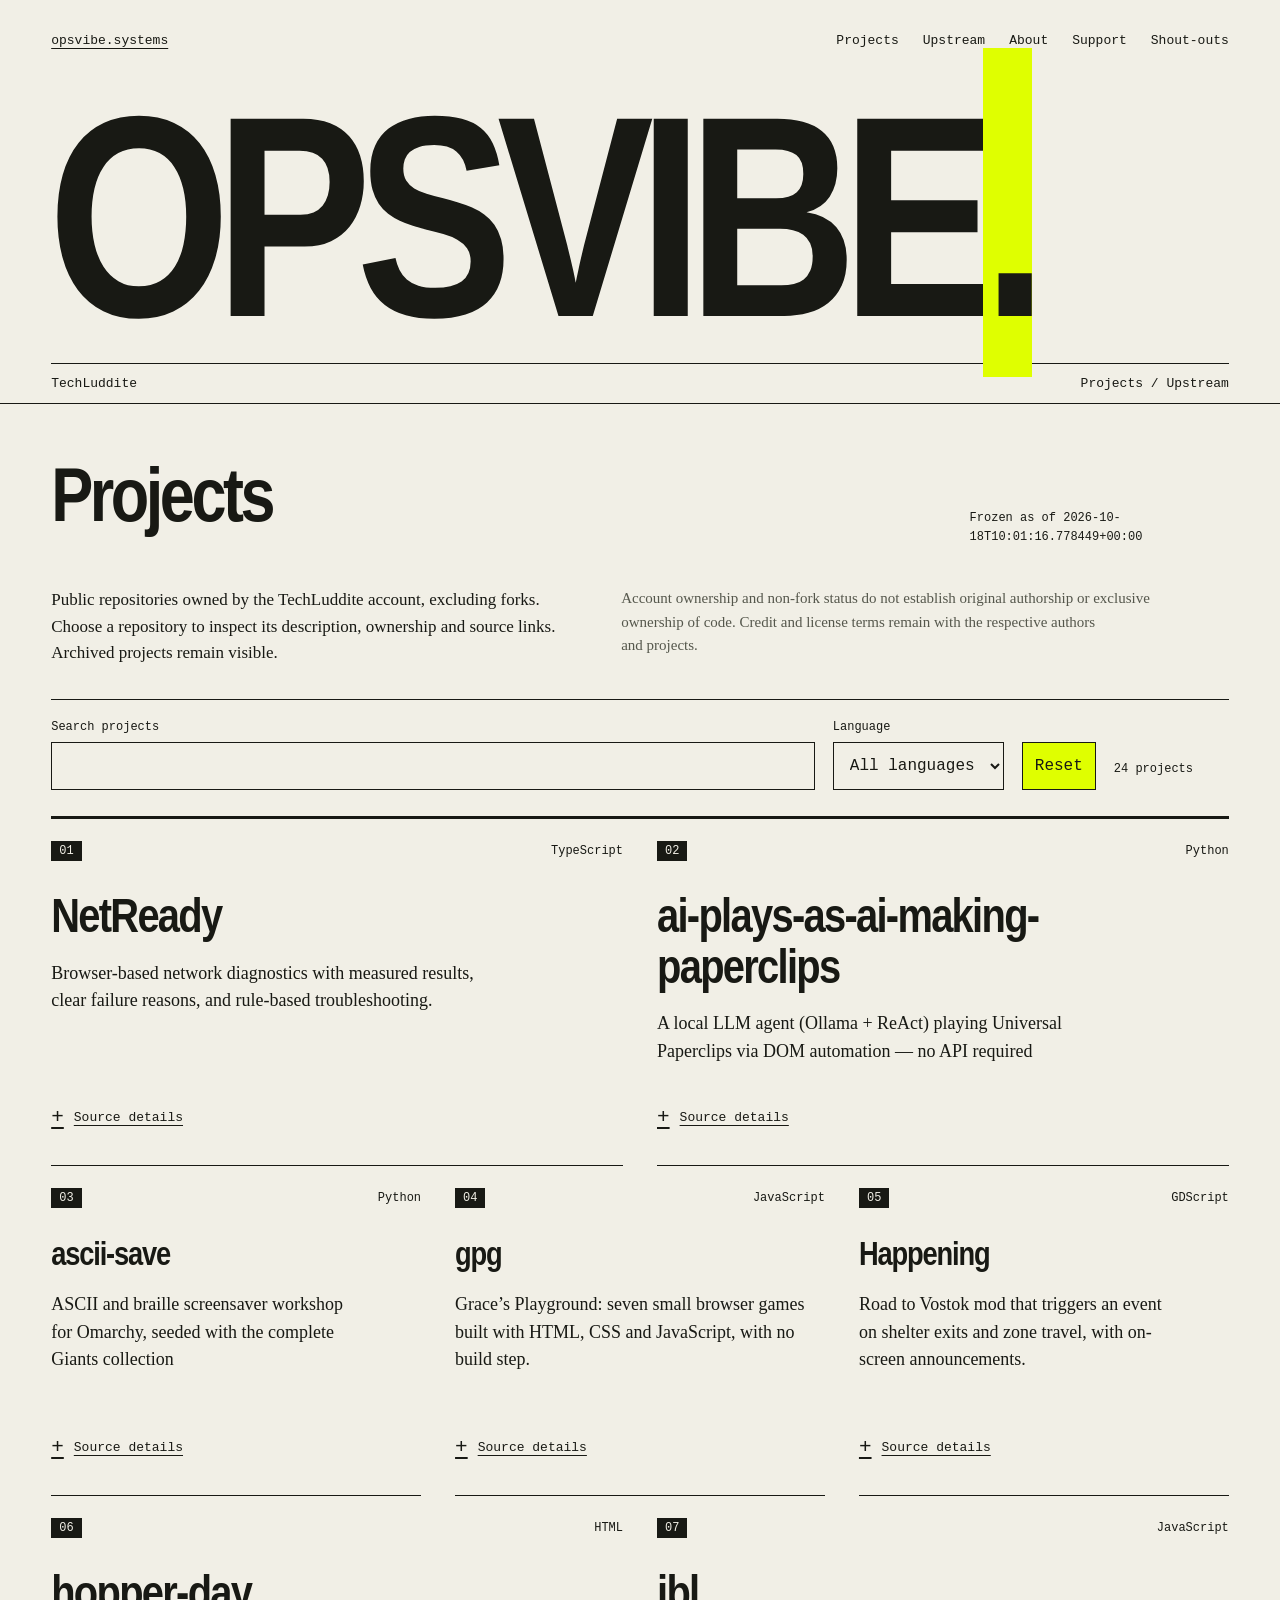
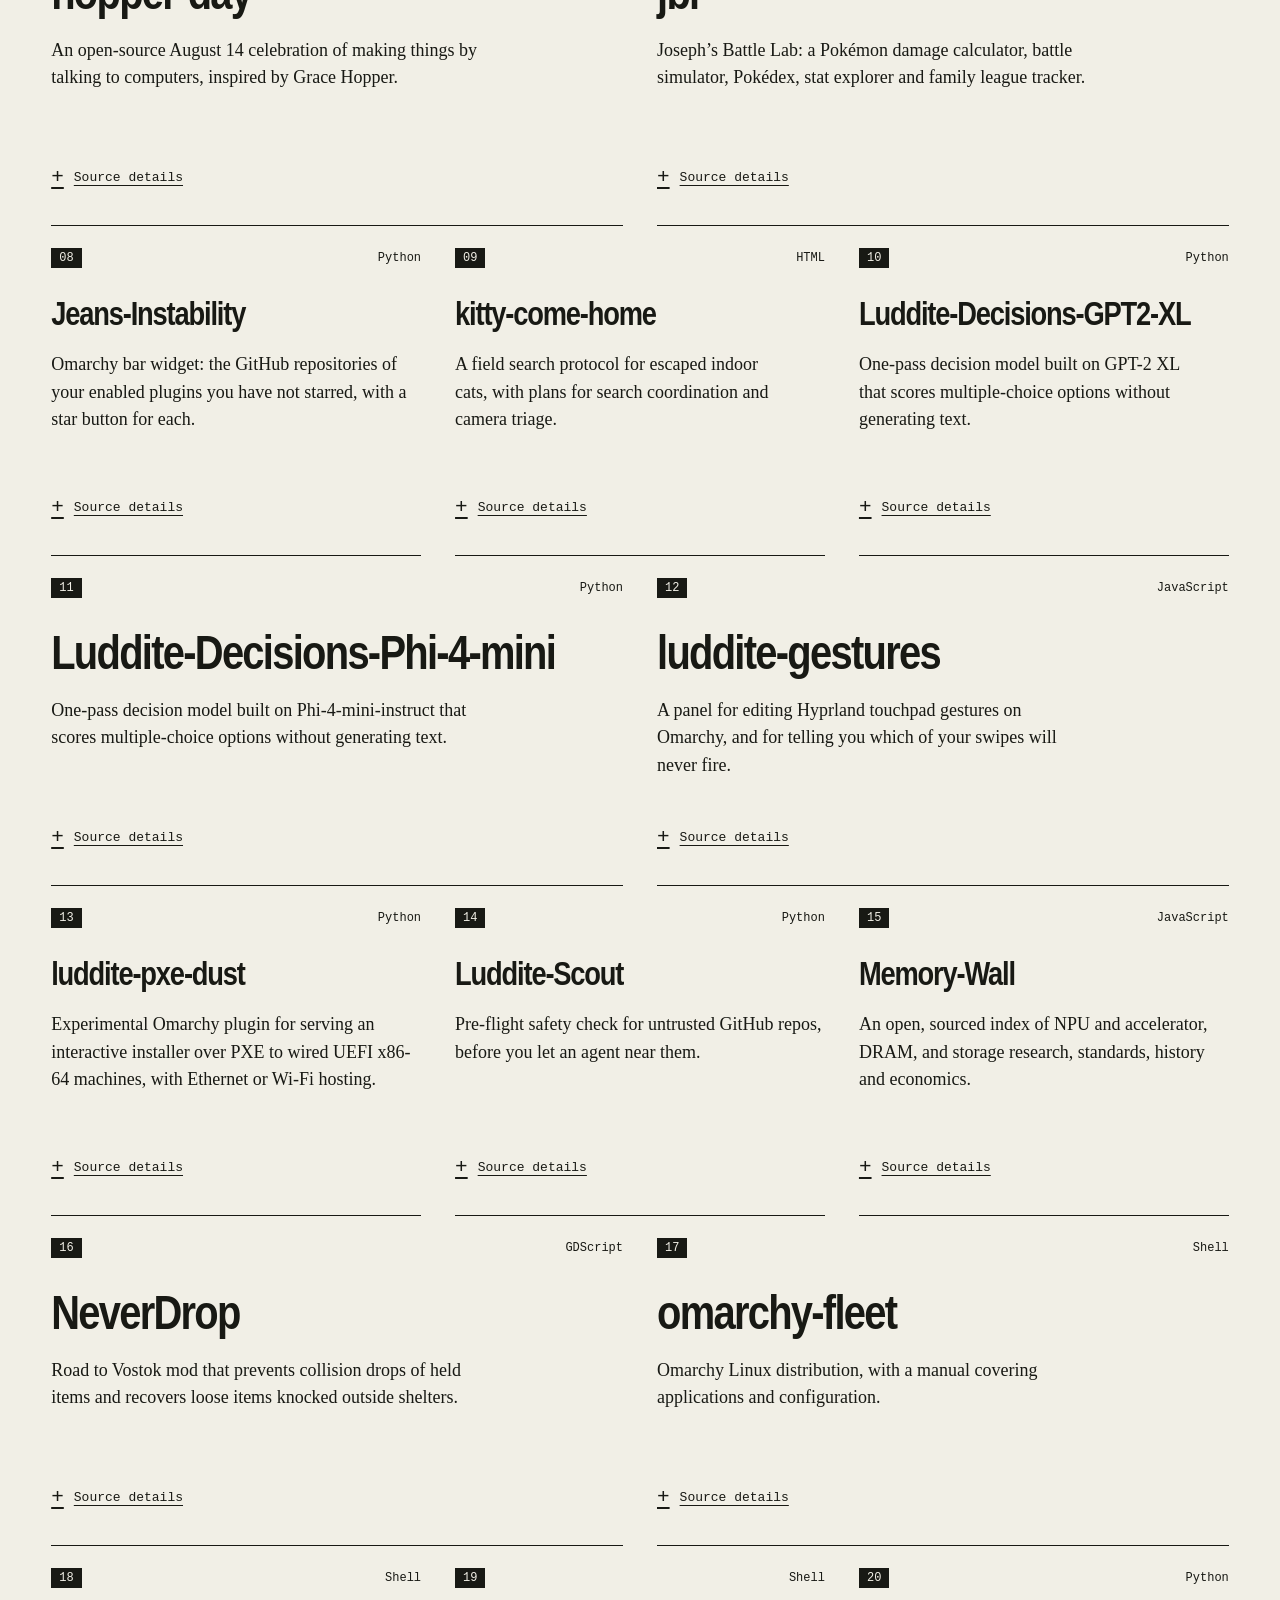
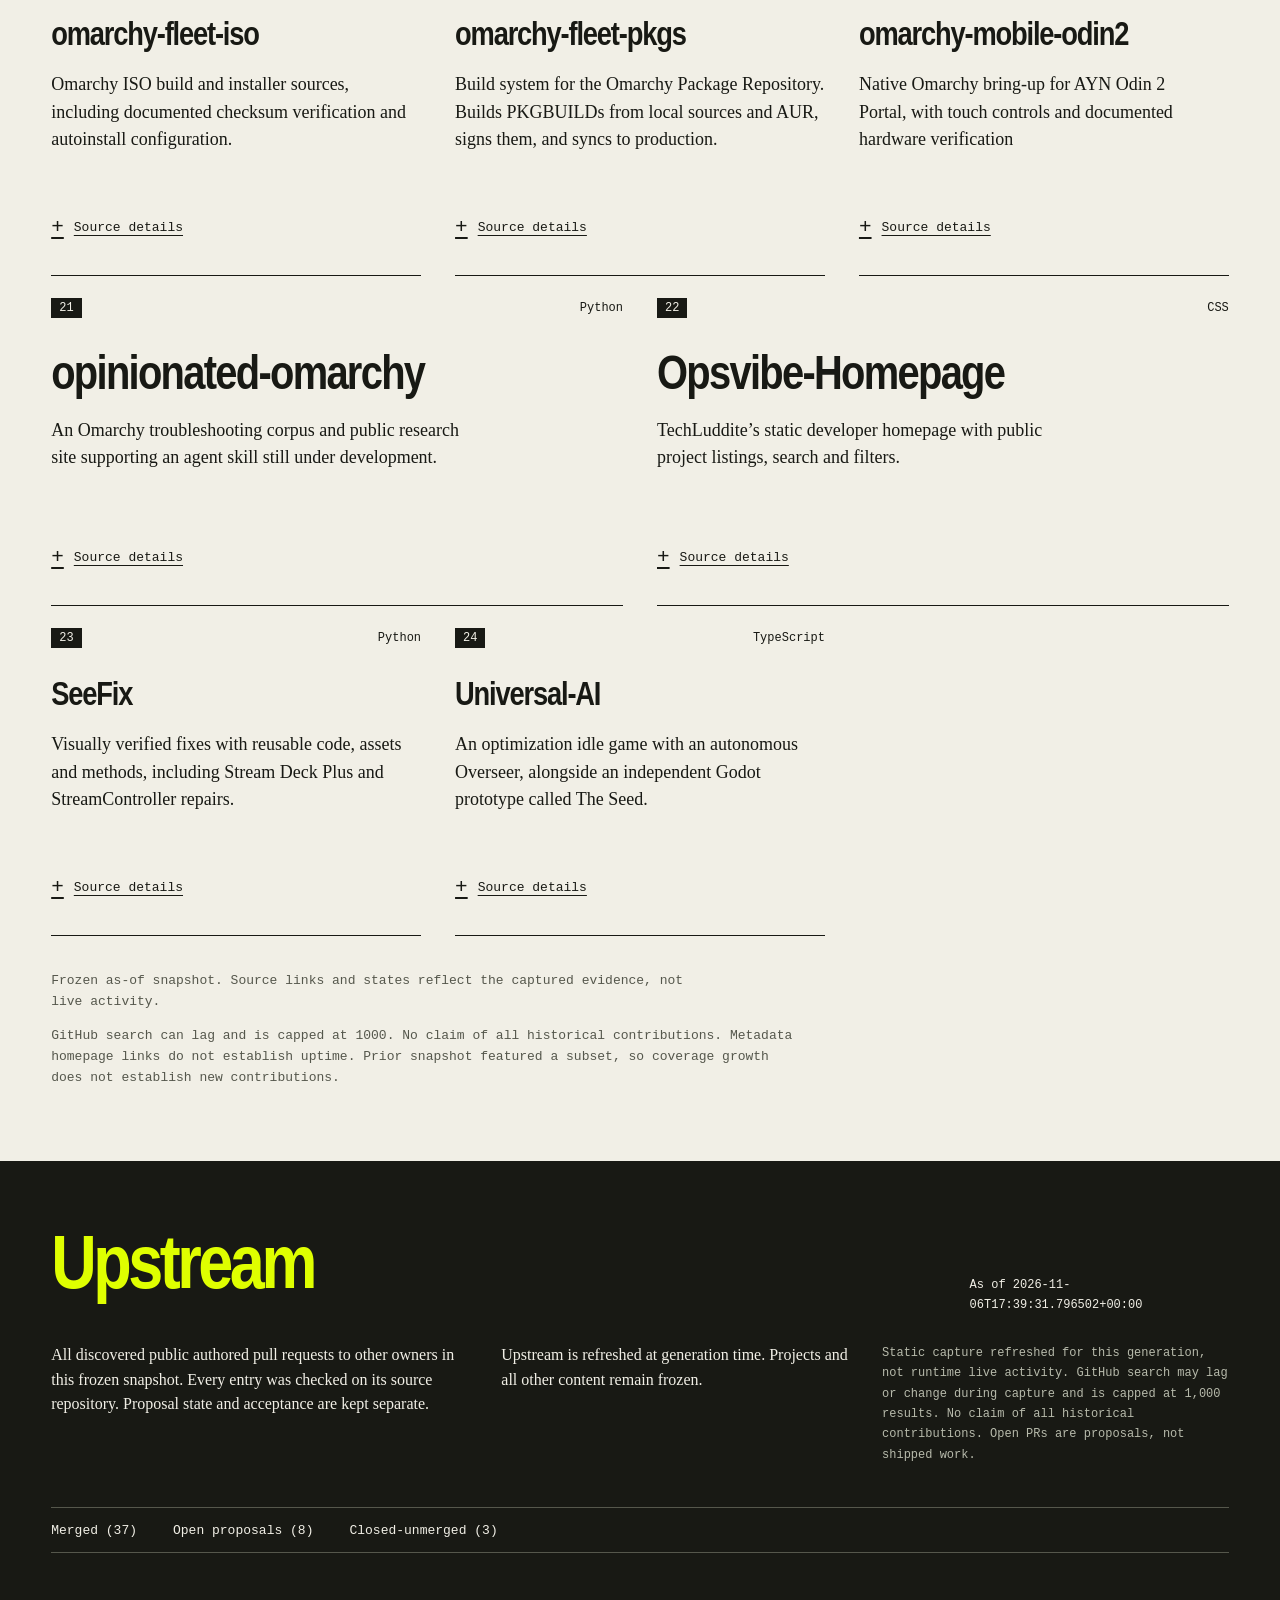
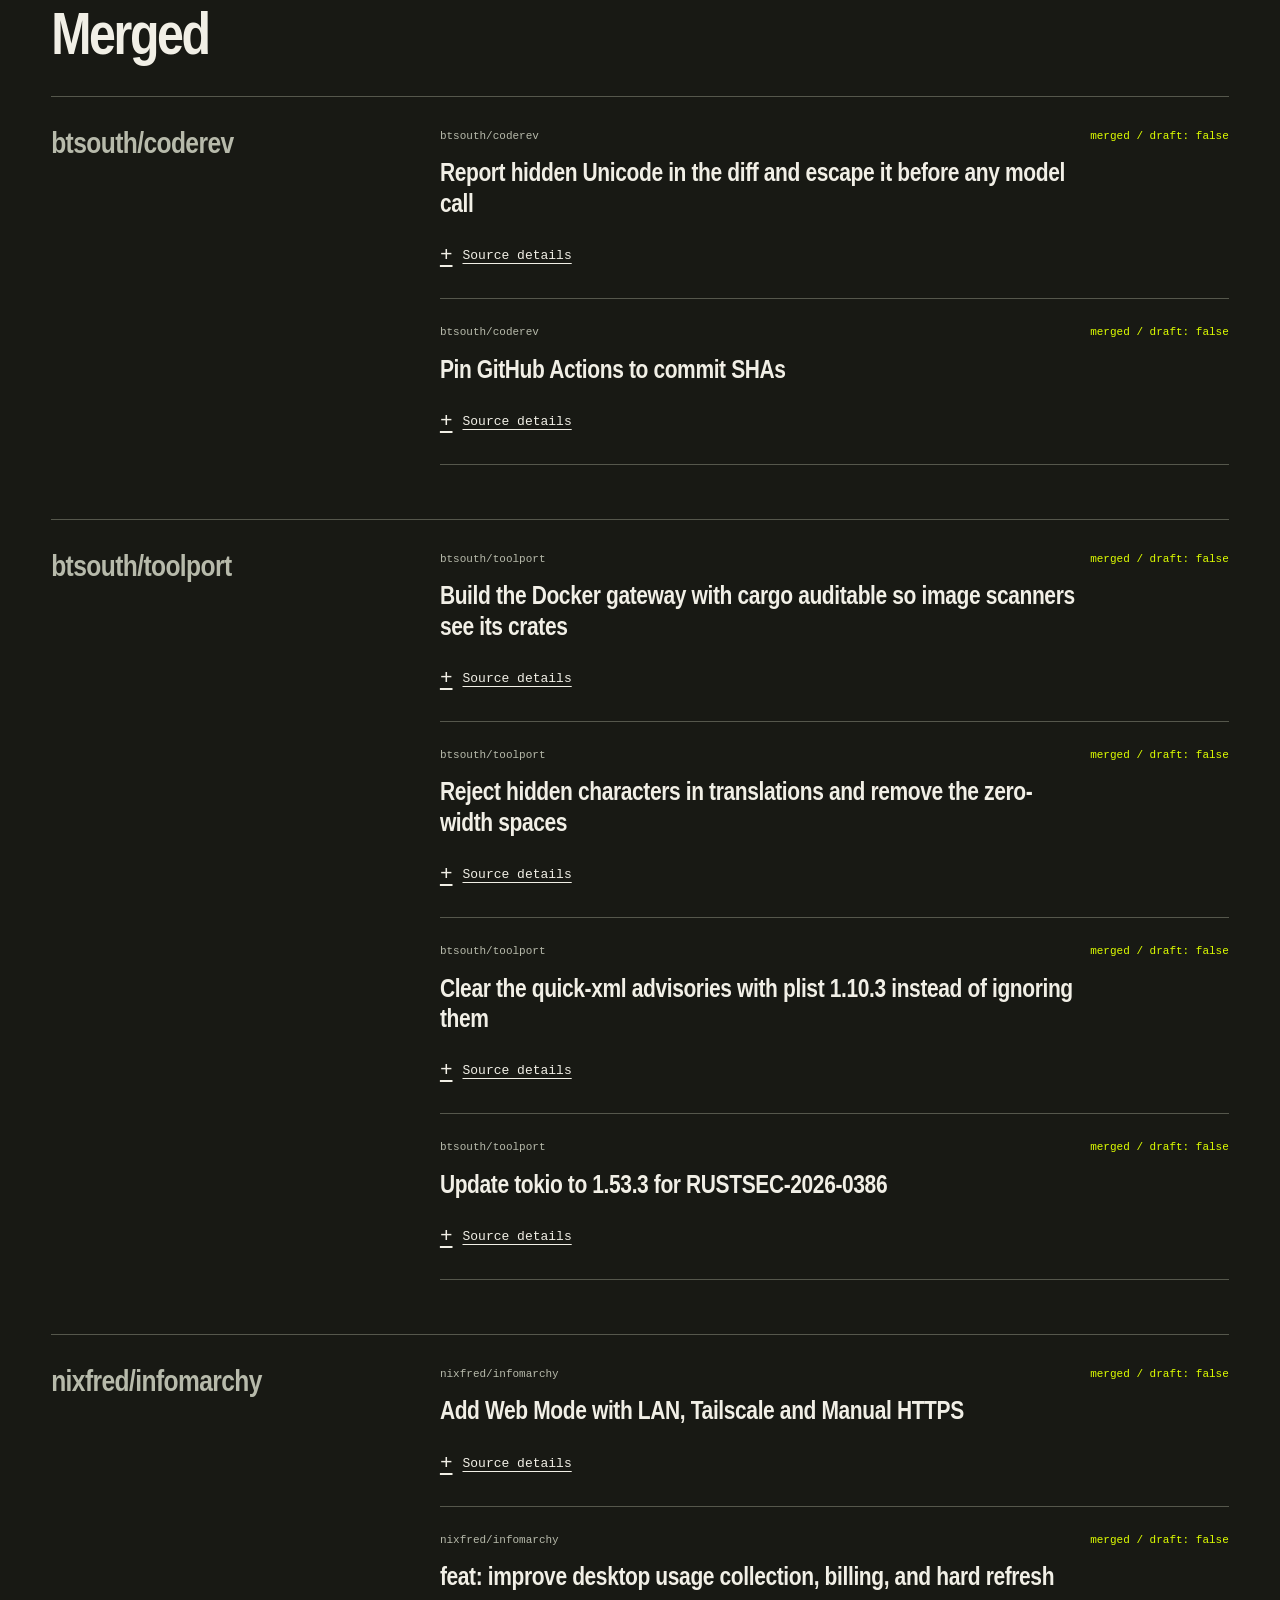
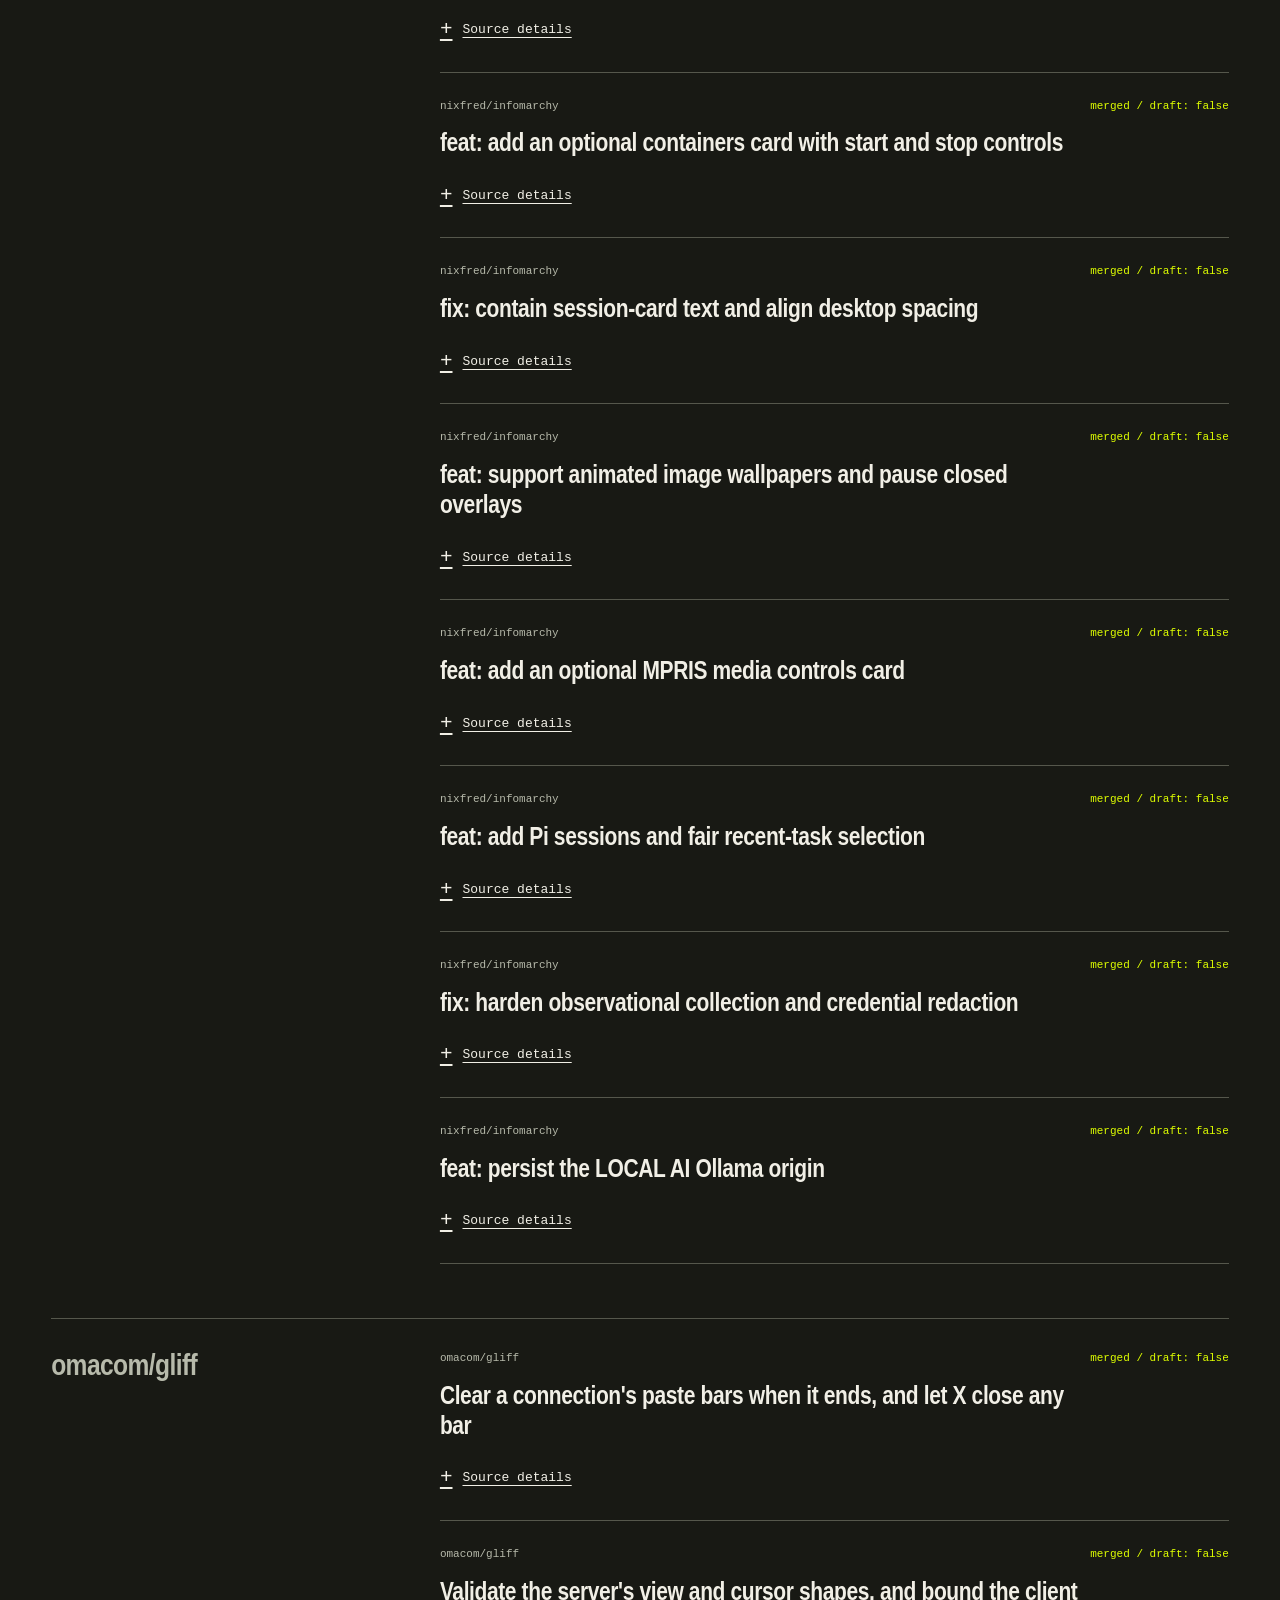
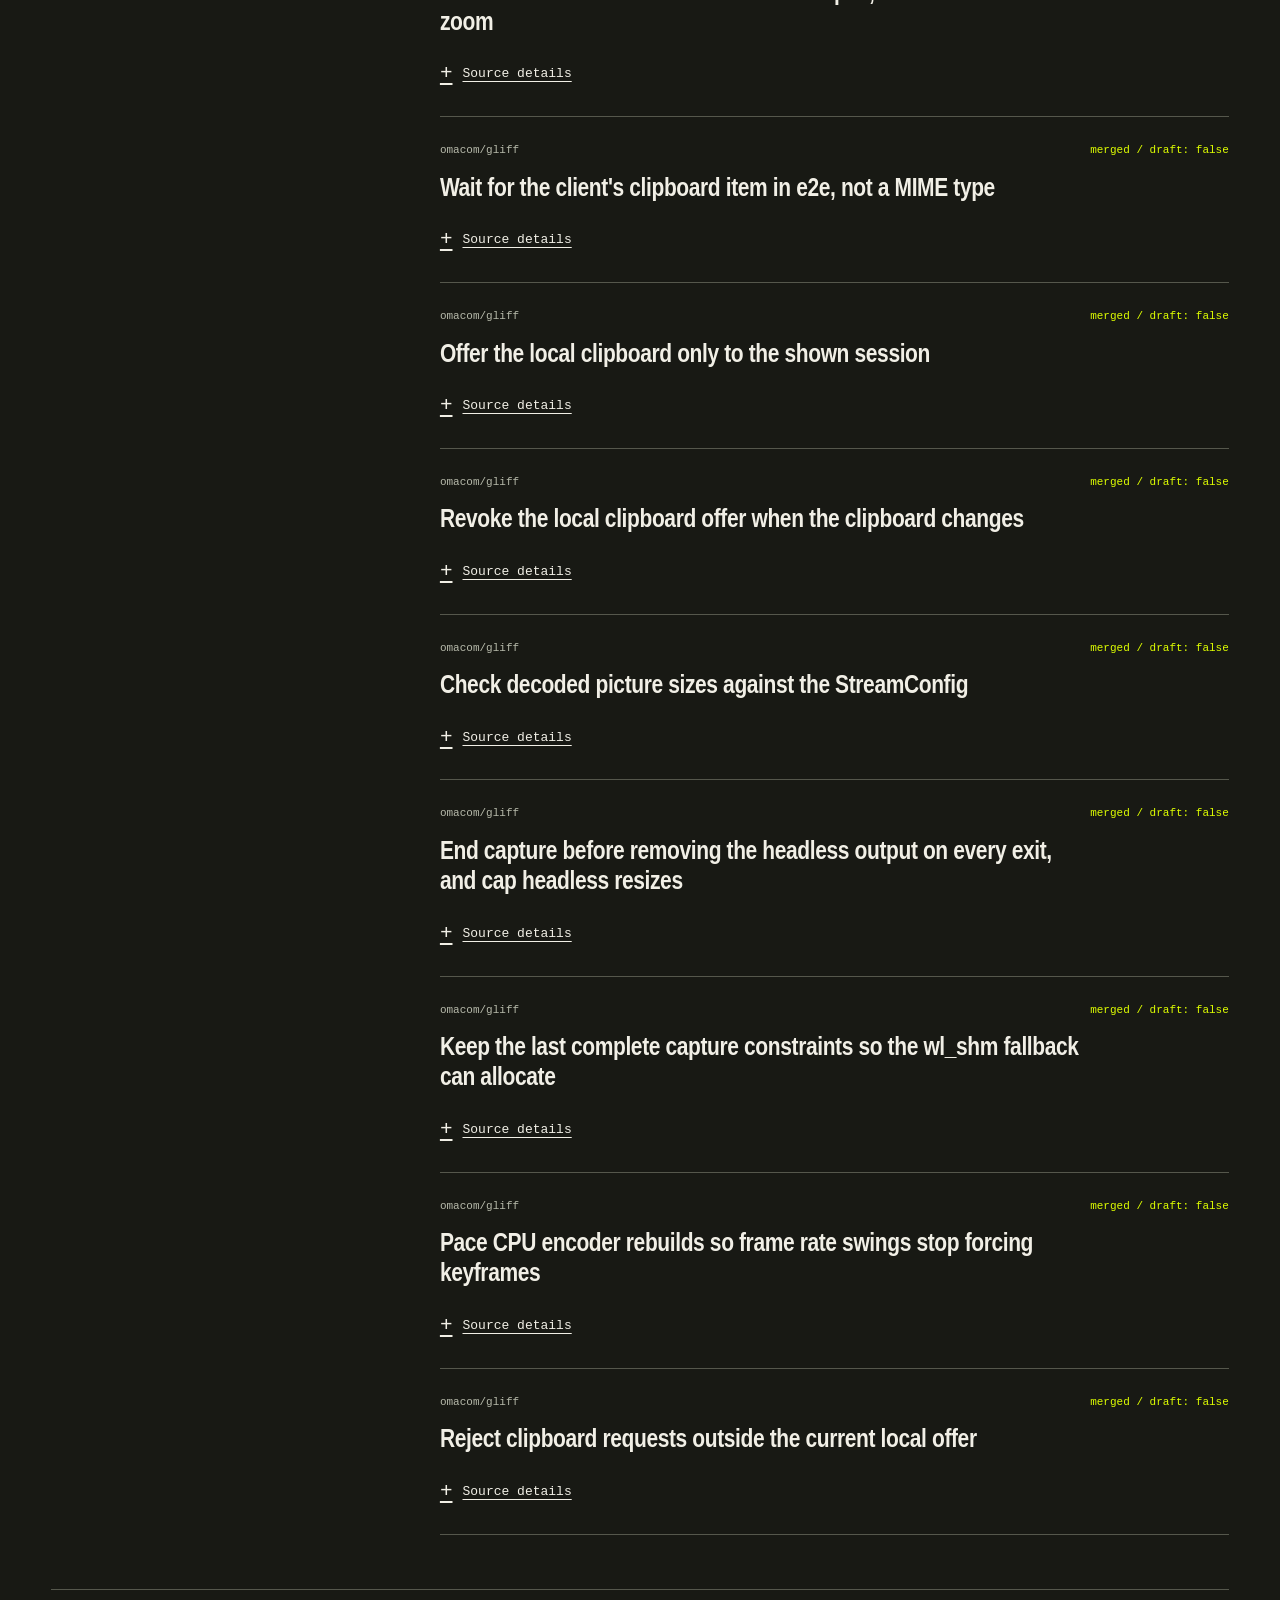
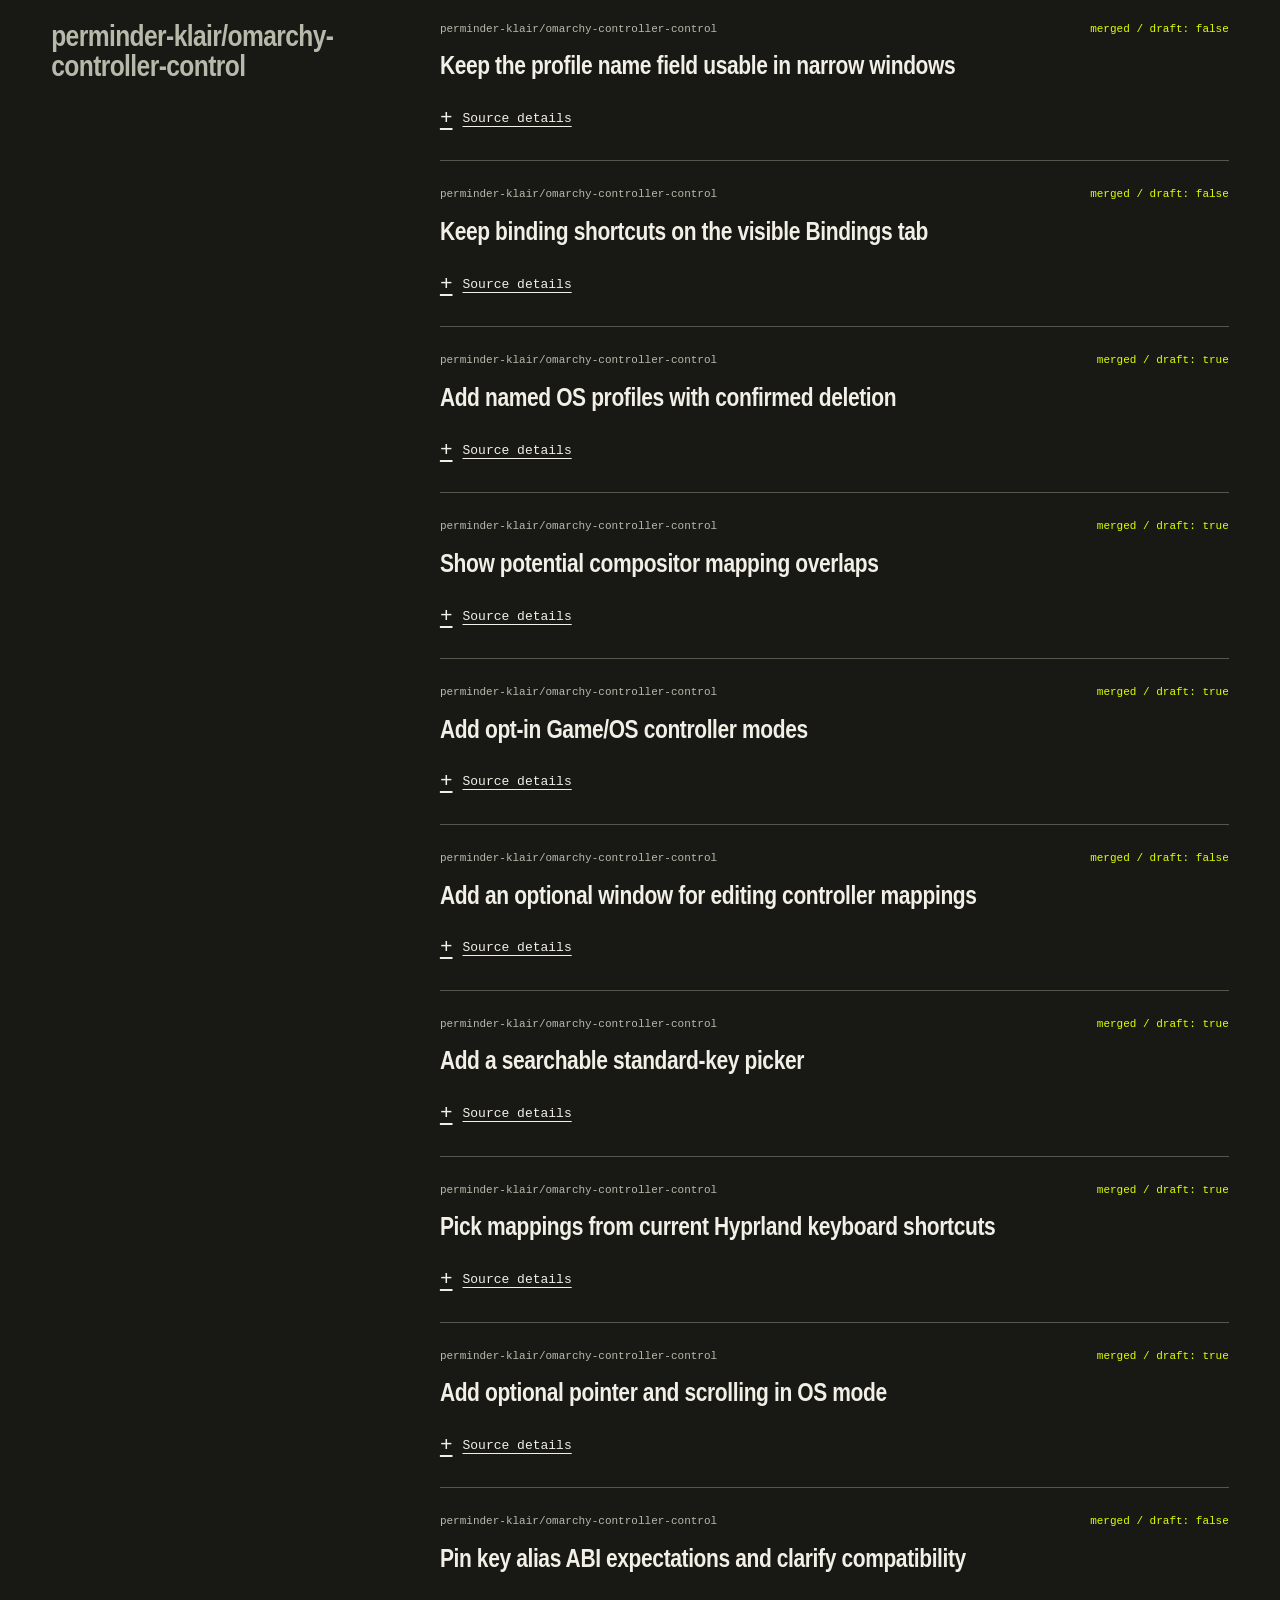
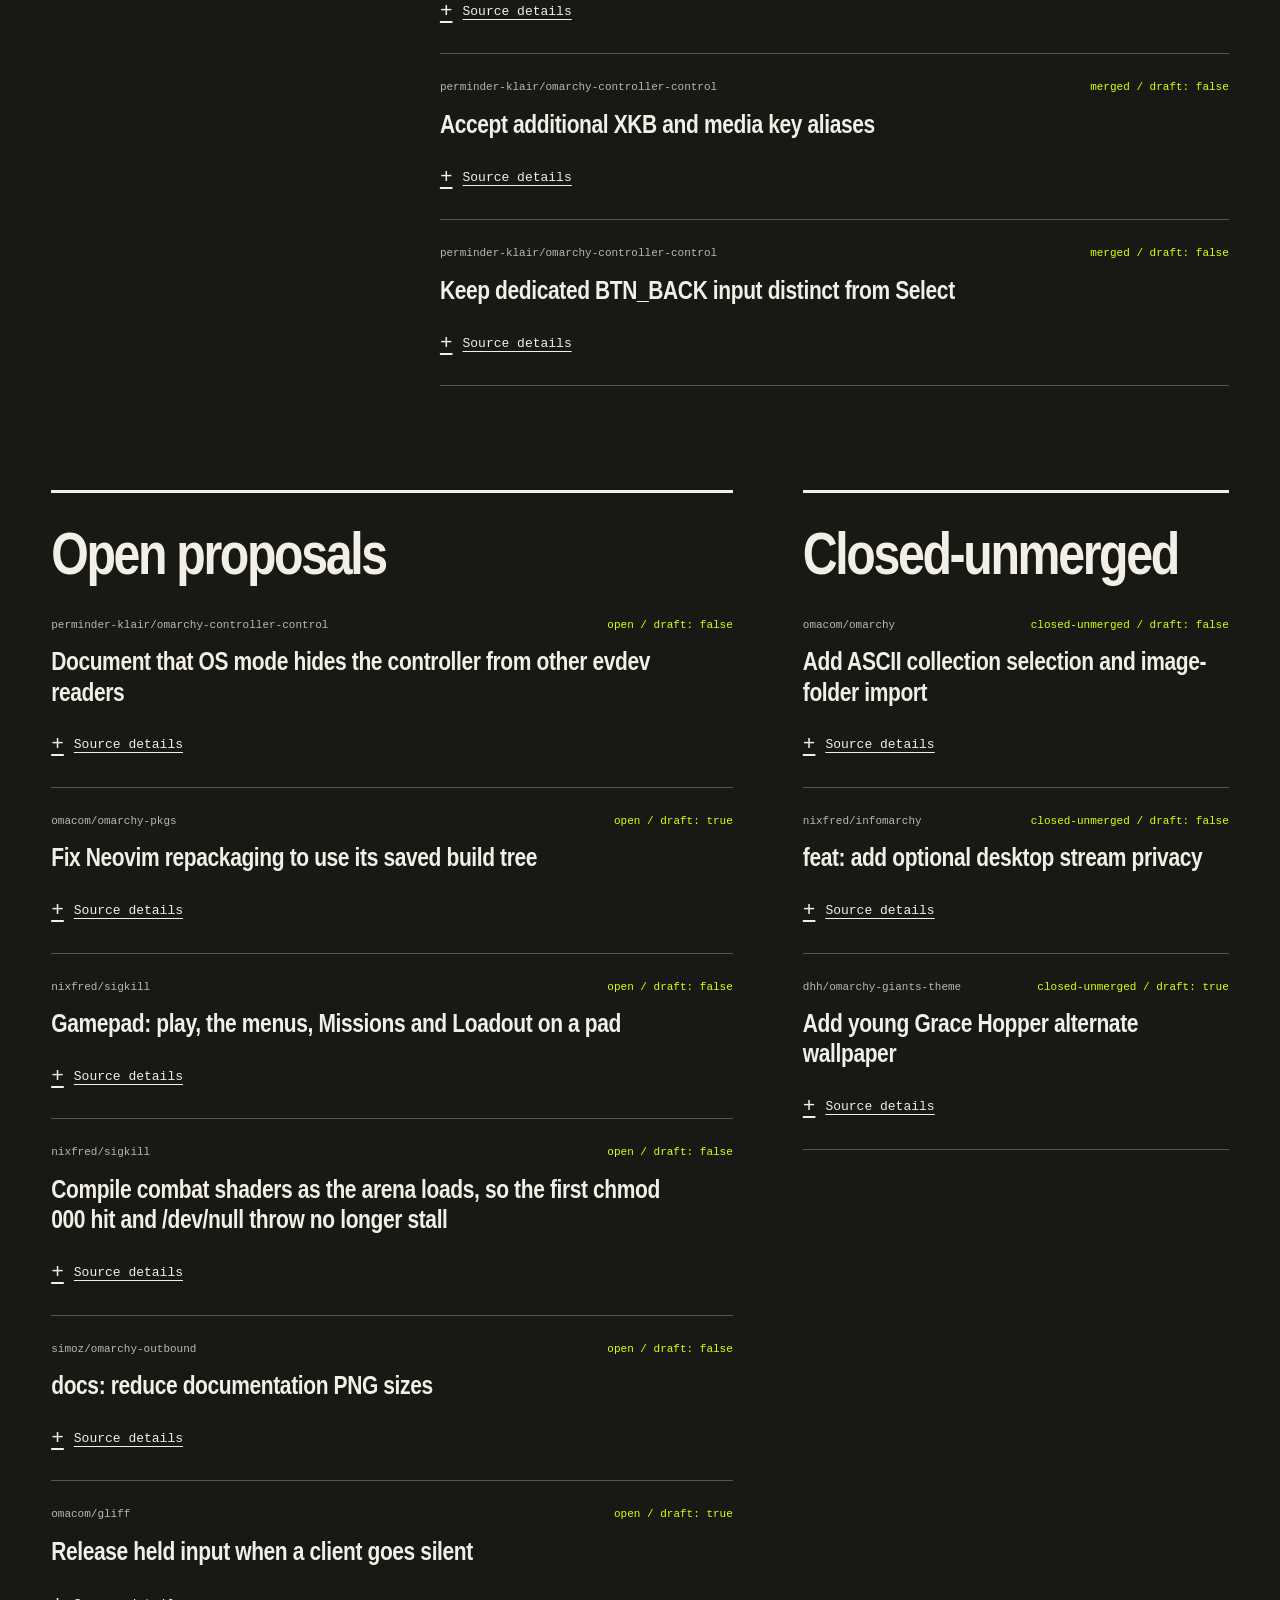
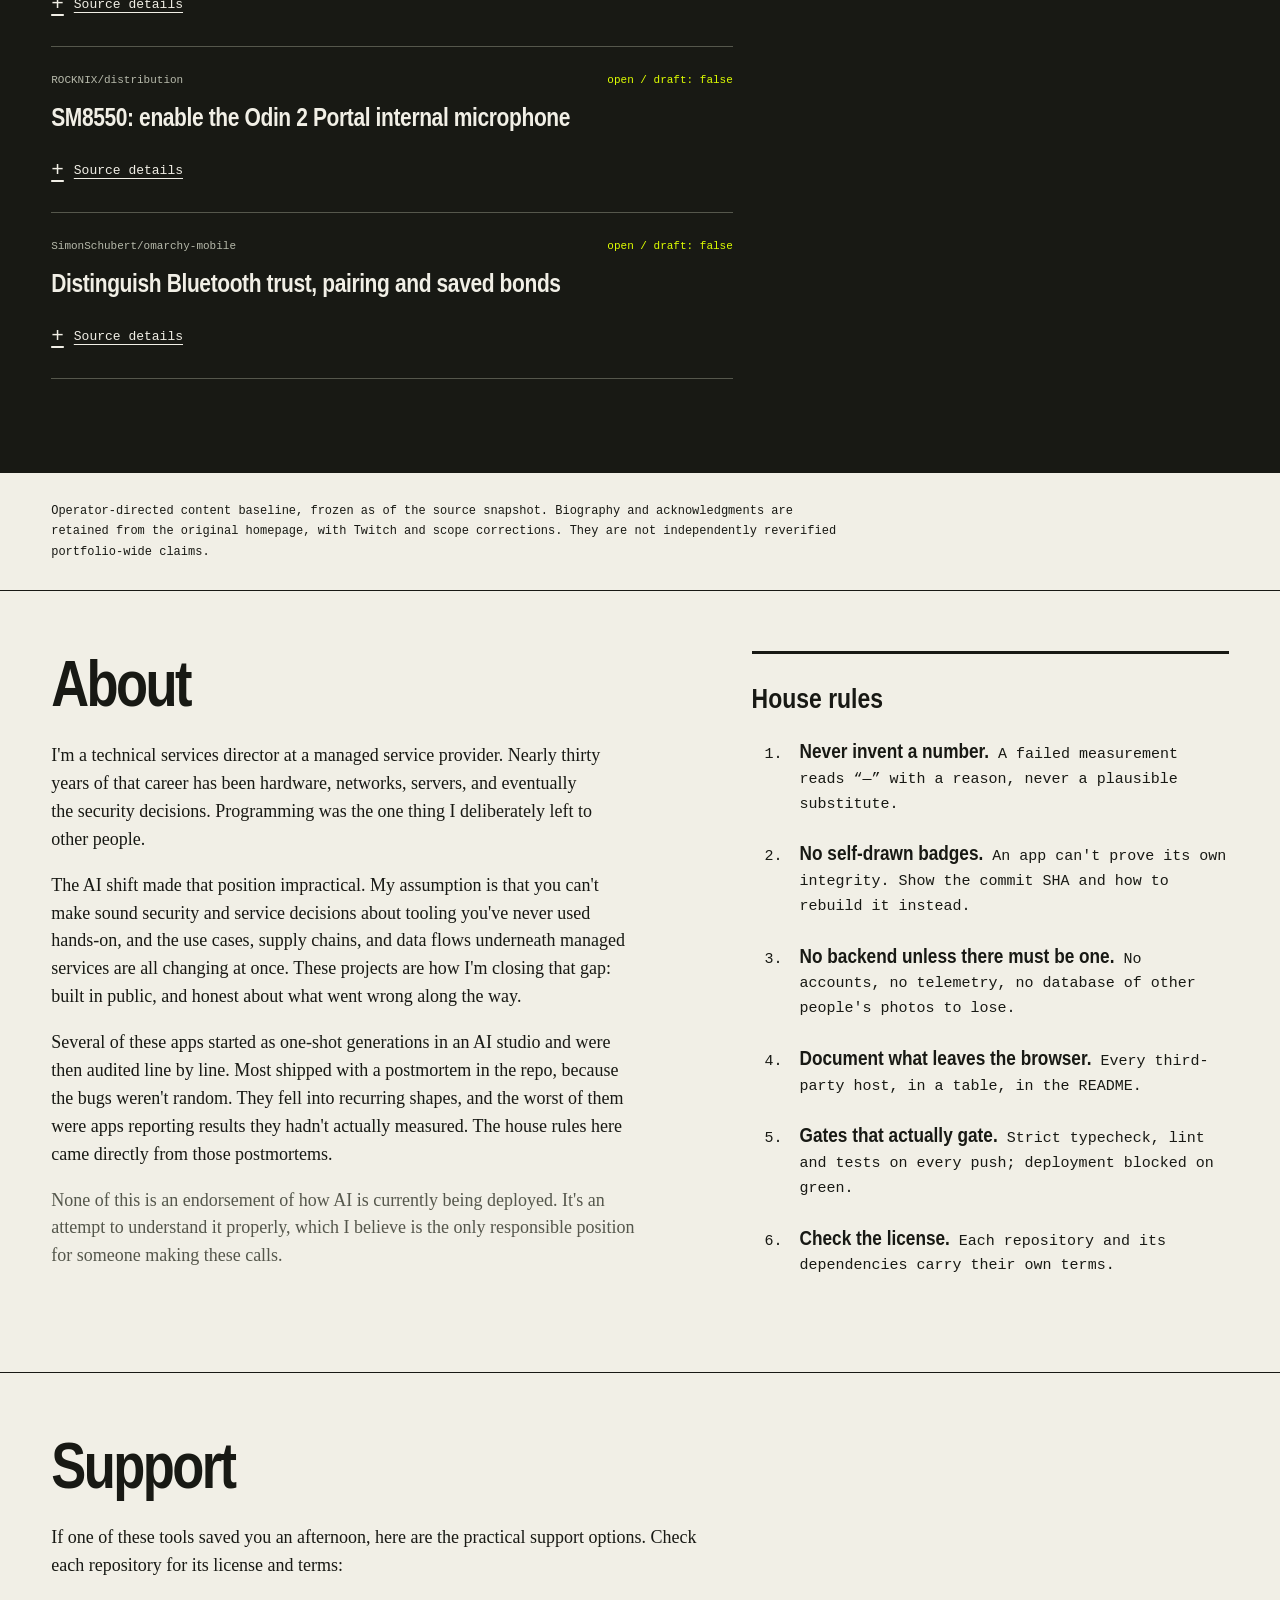
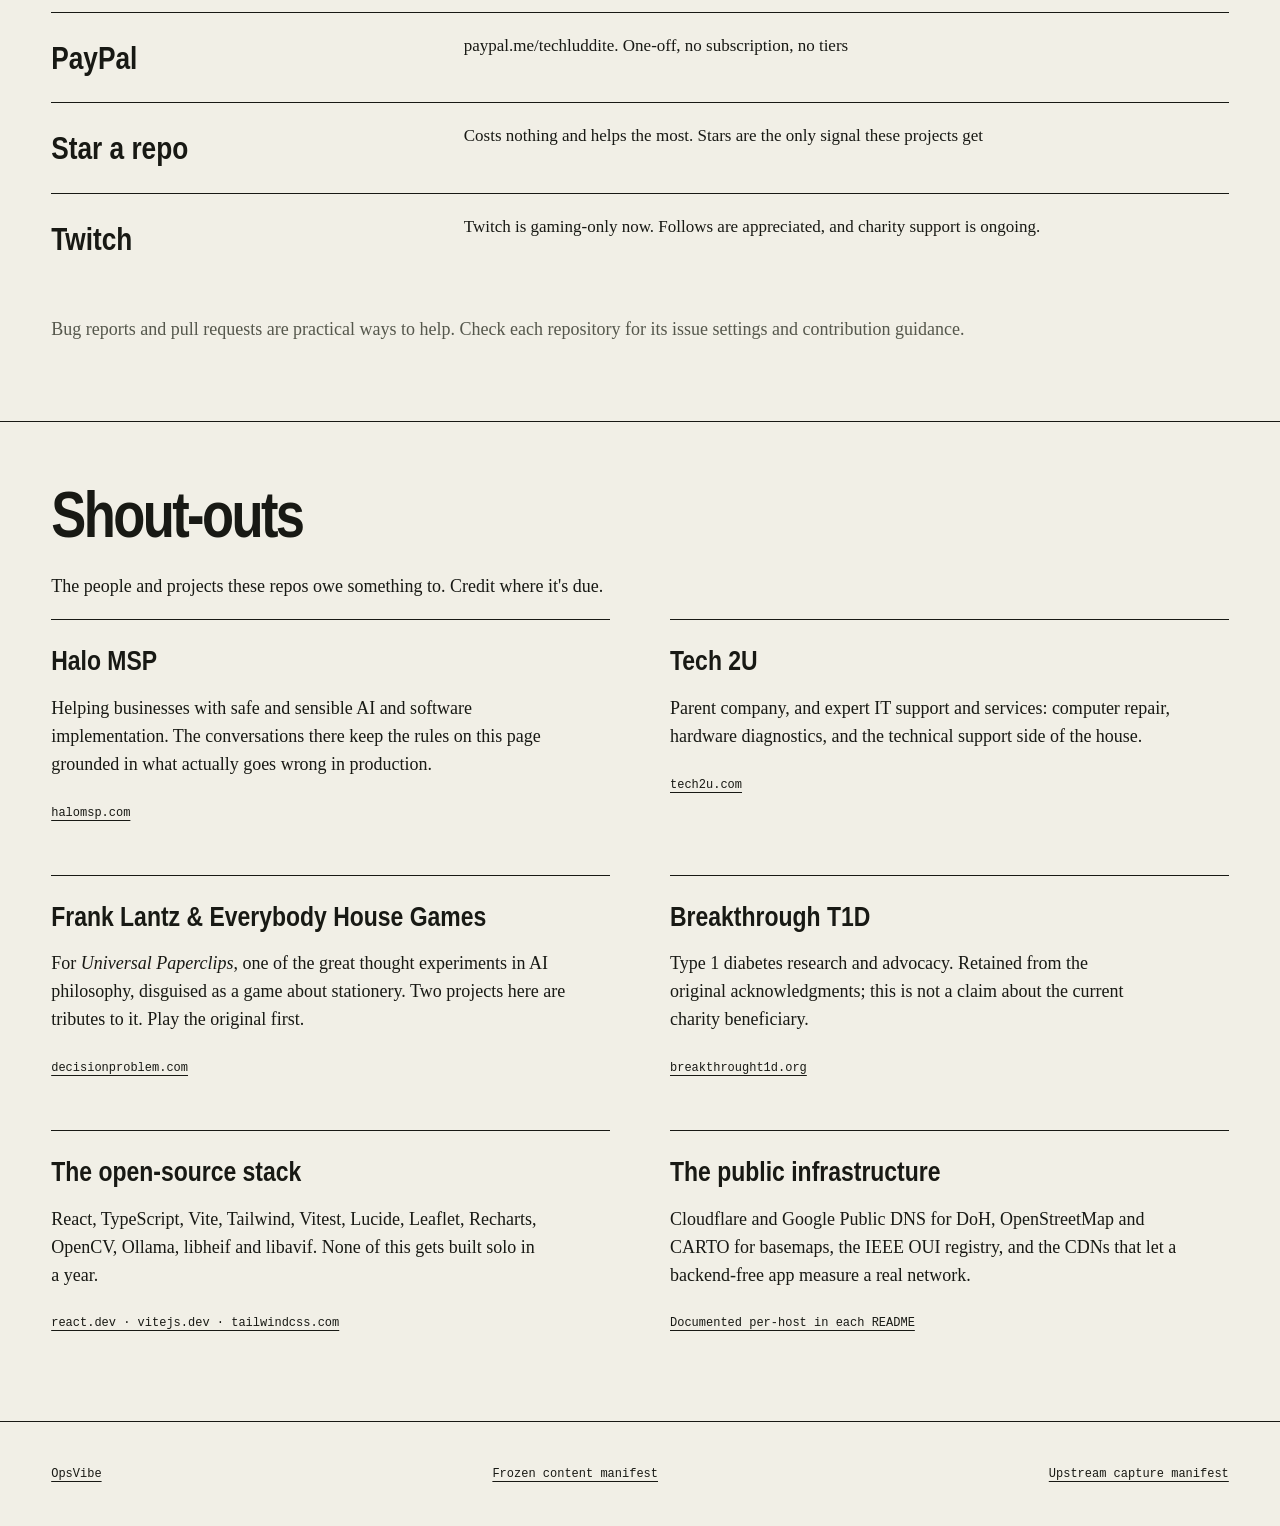
==== commit 7bd8ce15: "design: publish The Specimen Wall" ====
--- a/index.html
+++ b/index.html
@@ -1,10 +1,17 @@
 <!doctype html>
-<html lang="en"><head><meta charset="utf-8"><meta name="viewport" content="width=device-width,initial-scale=1"><title>OpsVibe | The Broadside</title><link rel="icon" href="data:,"><link rel="stylesheet" href="style.css"><link rel="stylesheet" href="browse.css"></head>
-<body><a class="skip" href="#projects">Skip to projects</a><header class="masthead"><div class="edition"><span>TechLuddite / public source index</span><a href="https://github.com/TechLuddite">GitHub account</a></div><h1>OpsVibe<span class="period">.</span></h1><div class="mastfoot"><span>opsvibe.systems</span><span>The Broadside</span></div></header>
-<nav aria-label="Sections"><a href="#projects">Projects</a><a href="#upstream">Upstream</a><a href="#about">About</a><a href="#support">Support</a><a href="#shoutouts">Shout-outs</a></nav>
-<main><section id="projects"><header class="section-heading"><span class="section-number">01 / catalog</span><h2>Projects</h2><span class="scope">Frozen as of 2026-10-18T10:01:16.778449+00:00</span></header><div class="intro"><p data-copy="projects_intro">Public repositories owned by the TechLuddite account, excluding forks. Choose a repository to inspect its description, ownership and source links. Archived projects remain visible.</p><p data-copy="attribution_note">Account ownership and non-fork status do not establish original authorship or exclusive ownership of code. Credit and license terms remain with the respective authors and projects.</p><p data-copy="snapshot_note">Frozen as-of snapshot. Source links and states reflect the captured evidence, not live activity.</p></div><form id="filters" hidden role="search" aria-label="Project catalog"><label for="query">Find a project<input id="query" type="search" placeholder="Name, description or language" autocomplete="off"></label><label for="language">Language<select id="language"><option value="">All languages</option><option value="CSS">CSS</option><option value="GDScript">GDScript</option><option value="HTML">HTML</option><option value="JavaScript">JavaScript</option><option value="Python">Python</option><option value="Shell">Shell</option><option value="TypeScript">TypeScript</option><option value="__null__">Not recorded</option></select></label><button type="reset">Reset</button><output id="results" aria-live="polite">24 of 24 projects</output></form><p id="empty" hidden>No projects match. Reset the catalog filters.</p><div class="column-head" aria-hidden="true"><span>Repository</span><span>Description</span><span>Language / record</span></div><article id="project-01" class="record project" data-kind="project" data-url="https://github.com/TechLuddite/ai-plays-as-ai-making-paperclips"><span class="ordinal" aria-hidden="true">01</span><h3><span data-field="name">ai-plays-as-ai-making-paperclips</span></h3><p class="description"><span data-field="description">A local LLM agent (Ollama + ReAct) playing Universal Paperclips via DOM automation — no API required</span></p><div class="record-side"><span class="language"><span data-field="language">Python</span></span><span class="archive">Archived: <span data-field="archived">false</span></span></div><details class="evidence"><summary>Source &amp; record</summary><dl><div><dt>full name</dt><dd><span data-field="full_name">TechLuddite/ai-plays-as-ai-making-paperclips</span></dd></div><div><dt>fork</dt><dd><span data-field="fork">false</span></dd></div><div><dt>html url</dt><dd><a data-field="html_url" href="https://github.com/TechLuddite/ai-plays-as-ai-making-paperclips">https://github.com/TechLuddite/ai-plays-as-ai-making-paperclips</a></dd></div><div><dt>homepage</dt><dd><span data-field="homepage">Not recorded</span></dd></div><div><dt>pushed at</dt><dd><span data-field="pushed_at">2026-08-16T16:11:24Z</span></dd></div><div><dt>owner</dt><dd><span data-field="owner">TechLuddite</span></dd></div><div><dt>public</dt><dd><span data-field="public">true</span></dd></div><div><dt>source url</dt><dd><a data-field="source_url" href="https://api.github.com/repos/TechLuddite/ai-plays-as-ai-making-paperclips">https://api.github.com/repos/TechLuddite/ai-plays-as-ai-making-paperclips</a></dd></div></dl></details></article><article id="project-02" class="record project" data-kind="project" data-url="https://github.com/TechLuddite/ascii-save"><span class="ordinal" aria-hidden="true">02</span><h3><span data-field="name">ascii-save</span></h3><p class="description"><span data-field="description">ASCII and braille screensaver workshop for Omarchy, seeded with the complete Giants collection</span></p><div class="record-side"><span class="language"><span data-field="language">Python</span></span><span class="archive">Archived: <span data-field="archived">false</span></span></div><details class="evidence"><summary>Source &amp; record</summary><dl><div><dt>full name</dt><dd><span data-field="full_name">TechLuddite/ascii-save</span></dd></div><div><dt>fork</dt><dd><span data-field="fork">false</span></dd></div><div><dt>html url</dt><dd><a data-field="html_url" href="https://github.com/TechLuddite/ascii-save">https://github.com/TechLuddite/ascii-save</a></dd></div><div><dt>homepage</dt><dd><span data-field="homepage">Not recorded</span></dd></div><div><dt>pushed at</dt><dd><span data-field="pushed_at">2026-10-02T10:07:02Z</span></dd></div><div><dt>owner</dt><dd><span data-field="owner">TechLuddite</span></dd></div><div><dt>public</dt><dd><span data-field="public">true</span></dd></div><div><dt>source url</dt><dd><a data-field="source_url" href="https://api.github.com/repos/TechLuddite/ascii-save">https://api.github.com/repos/TechLuddite/ascii-save</a></dd></div></dl></details></article><article id="project-03" class="record project" data-kind="project" data-url="https://github.com/TechLuddite/gpg"><span class="ordinal" aria-hidden="true">03</span><h3><span data-field="name">gpg</span></h3><p class="description"><span data-field="description">Grace’s Playground: seven small browser games built with HTML, CSS and JavaScript, with no build step.</span></p><div class="record-side"><span class="language"><span data-field="language">JavaScript</span></span><span class="archive">Archived: <span data-field="archived">false</span></span></div><details class="evidence"><summary>Source &amp; record</summary><dl><div><dt>full name</dt><dd><span data-field="full_name">TechLuddite/gpg</span></dd></div><div><dt>fork</dt><dd><span data-field="fork">false</span></dd></div><div><dt>html url</dt><dd><a data-field="html_url" href="https://github.com/TechLuddite/gpg">https://github.com/TechLuddite/gpg</a></dd></div><div><dt>homepage</dt><dd><span data-field="homepage">Not recorded</span></dd></div><div><dt>pushed at</dt><dd><span data-field="pushed_at">2026-09-02T13:35:28Z</span></dd></div><div><dt>owner</dt><dd><span data-field="owner">TechLuddite</span></dd></div><div><dt>public</dt><dd><span data-field="public">true</span></dd></div><div><dt>source url</dt><dd><a data-field="source_url" href="https://api.github.com/repos/TechLuddite/gpg">https://api.github.com/repos/TechLuddite/gpg</a></dd></div></dl></details></article><article id="project-04" class="record project" data-kind="project" data-url="https://github.com/TechLuddite/Happening"><span class="ordinal" aria-hidden="true">04</span><h3><span data-field="name">Happening</span></h3><p class="description"><span data-field="description">Road to Vostok mod that triggers an event on shelter exits and zone travel, with on-screen announcements.</span></p><div class="record-side"><span class="language"><span data-field="language">GDScript</span></span><span class="archive">Archived: <span data-field="archived">false</span></span></div><details class="evidence"><summary>Source &amp; record</summary><dl><div><dt>full name</dt><dd><span data-field="full_name">TechLuddite/Happening</span></dd></div><div><dt>fork</dt><dd><span data-field="fork">false</span></dd></div><div><dt>html url</dt><dd><a data-field="html_url" href="https://github.com/TechLuddite/Happening">https://github.com/TechLuddite/Happening</a></dd></div><div><dt>homepage</dt><dd><span data-field="homepage">Not recorded</span></dd></div><div><dt>pushed at</dt><dd><span data-field="pushed_at">2026-10-11T08:56:28Z</span></dd></div><div><dt>owner</dt><dd><span data-field="owner">TechLuddite</span></dd></div><div><dt>public</dt><dd><span data-field="public">true</span></dd></div><div><dt>source url</dt><dd><a data-field="source_url" href="https://api.github.com/repos/TechLuddite/Happening">https://api.github.com/repos/TechLuddite/Happening</a></dd></div></dl></details></article><article id="project-05" class="record project" data-kind="project" data-url="https://github.com/TechLuddite/hopper-day"><span class="ordinal" aria-hidden="true">05</span><h3><span data-field="name">hopper-day</span></h3><p class="description"><span data-field="description">An open-source August 14 celebration of making things by talking to computers, inspired by Grace Hopper.</span></p><div class="record-side"><span class="language"><span data-field="language">HTML</span></span><span class="archive">Archived: <span data-field="archived">false</span></span></div><details class="evidence"><summary>Source &amp; record</summary><dl><div><dt>full name</dt><dd><span data-field="full_name">TechLuddite/hopper-day</span></dd></div><div><dt>fork</dt><dd><span data-field="fork">false</span></dd></div><div><dt>html url</dt><dd><a data-field="html_url" href="https://github.com/TechLuddite/hopper-day">https://github.com/TechLuddite/hopper-day</a></dd></div><div><dt>homepage</dt><dd><a data-field="homepage" href="https://techluddite.github.io/hopper-day/">https://techluddite.github.io/hopper-day/</a></dd></div><div><dt>pushed at</dt><dd><span data-field="pushed_at">2026-09-07T21:39:48Z</span></dd></div><div><dt>owner</dt><dd><span data-field="owner">TechLuddite</span></dd></div><div><dt>public</dt><dd><span data-field="public">true</span></dd></div><div><dt>source url</dt><dd><a data-field="source_url" href="https://api.github.com/repos/TechLuddite/hopper-day">https://api.github.com/repos/TechLuddite/hopper-day</a></dd></div></dl></details></article><article id="project-06" class="record project" data-kind="project" data-url="https://github.com/TechLuddite/jbl"><span class="ordinal" aria-hidden="true">06</span><h3><span data-field="name">jbl</span></h3><p class="description"><span data-field="description">Joseph’s Battle Lab: a Pokémon damage calculator, battle simulator, Pokédex, stat explorer and family league tracker.</span></p><div class="record-side"><span class="language"><span data-field="language">JavaScript</span></span><span class="archive">Archived: <span data-field="archived">false</span></span></div><details class="evidence"><summary>Source &amp; record</summary><dl><div><dt>full name</dt><dd><span data-field="full_name">TechLuddite/jbl</span></dd></div><div><dt>fork</dt><dd><span data-field="fork">false</span></dd></div><div><dt>html url</dt><dd><a data-field="html_url" href="https://github.com/TechLuddite/jbl">https://github.com/TechLuddite/jbl</a></dd></div><div><dt>homepage</dt><dd><a data-field="homepage" href="https://jbl.opsvibe.systems/">https://jbl.opsvibe.systems/</a></dd></div><div><dt>pushed at</dt><dd><span data-field="pushed_at">2026-08-17T14:57:33Z</span></dd></div><div><dt>owner</dt><dd><span data-field="owner">TechLuddite</span></dd></div><div><dt>public</dt><dd><span data-field="public">true</span></dd></div><div><dt>source url</dt><dd><a data-field="source_url" href="https://api.github.com/repos/TechLuddite/jbl">https://api.github.com/repos/TechLuddite/jbl</a></dd></div></dl></details></article><article id="project-07" class="record project" data-kind="project" data-url="https://github.com/TechLuddite/Jeans-Instability"><span class="ordinal" aria-hidden="true">07</span><h3><span data-field="name">Jeans-Instability</span></h3><p class="description"><span data-field="description">Omarchy bar widget: the GitHub repositories of your enabled plugins you have not starred, with a star button for each.</span></p><div class="record-side"><span class="language"><span data-field="language">Python</span></span><span class="archive">Archived: <span data-field="archived">false</span></span></div><details class="evidence"><summary>Source &amp; record</summary><dl><div><dt>full name</dt><dd><span data-field="full_name">TechLuddite/Jeans-Instability</span></dd></div><div><dt>fork</dt><dd><span data-field="fork">false</span></dd></div><div><dt>html url</dt><dd><a data-field="html_url" href="https://github.com/TechLuddite/Jeans-Instability">https://github.com/TechLuddite/Jeans-Instability</a></dd></div><div><dt>homepage</dt><dd><span data-field="homepage">Not recorded</span></dd></div><div><dt>pushed at</dt><dd><span data-field="pushed_at">2026-10-18T09:20:29Z</span></dd></div><div><dt>owner</dt><dd><span data-field="owner">TechLuddite</span></dd></div><div><dt>public</dt><dd><span data-field="public">true</span></dd></div><div><dt>source url</dt><dd><a data-field="source_url" href="https://api.github.com/repos/TechLuddite/Jeans-Instability">https://api.github.com/repos/TechLuddite/Jeans-Instability</a></dd></div></dl></details></article><article id="project-08" class="record project" data-kind="project" data-url="https://github.com/TechLuddite/kitty-come-home"><span class="ordinal" aria-hidden="true">08</span><h3><span data-field="name">kitty-come-home</span></h3><p class="description"><span data-field="description">A field search protocol for escaped indoor cats, with plans for search coordination and camera triage.</span></p><div class="record-side"><span class="language"><span data-field="language">HTML</span></span><span class="archive">Archived: <span data-field="archived">false</span></span></div><details class="evidence"><summary>Source &amp; record</summary><dl><div><dt>full name</dt><dd><span data-field="full_name">TechLuddite/kitty-come-home</span></dd></div><div><dt>fork</dt><dd><span data-field="fork">false</span></dd></div><div><dt>html url</dt><dd><a data-field="html_url" href="https://github.com/TechLuddite/kitty-come-home">https://github.com/TechLuddite/kitty-come-home</a></dd></div><div><dt>homepage</dt><dd><a data-field="homepage" href="https://kittycomehome.org/">https://kittycomehome.org/</a></dd></div><div><dt>pushed at</dt><dd><span data-field="pushed_at">2026-09-07T22:57:41Z</span></dd></div><div><dt>owner</dt><dd><span data-field="owner">TechLuddite</span></dd></div><div><dt>public</dt><dd><span data-field="public">true</span></dd></div><div><dt>source url</dt><dd><a data-field="source_url" href="https://api.github.com/repos/TechLuddite/kitty-come-home">https://api.github.com/repos/TechLuddite/kitty-come-home</a></dd></div></dl></details></article><article id="project-09" class="record project" data-kind="project" data-url="https://github.com/TechLuddite/Luddite-Decisions-GPT2-XL"><span class="ordinal" aria-hidden="true">09</span><h3><span data-field="name">Luddite-Decisions-GPT2-XL</span></h3><p class="description"><span data-field="description">One-pass decision model built on GPT-2 XL that scores multiple-choice options without generating text.</span></p><div class="record-side"><span class="language"><span data-field="language">Python</span></span><span class="archive">Archived: <span data-field="archived">false</span></span></div><details class="evidence"><summary>Source &amp; record</summary><dl><div><dt>full name</dt><dd><span data-field="full_name">TechLuddite/Luddite-Decisions-GPT2-XL</span></dd></div><div><dt>fork</dt><dd><span data-field="fork">false</span></dd></div><div><dt>html url</dt><dd><a data-field="html_url" href="https://github.com/TechLuddite/Luddite-Decisions-GPT2-XL">https://github.com/TechLuddite/Luddite-Decisions-GPT2-XL</a></dd></div><div><dt>homepage</dt><dd><span data-field="homepage">Not recorded</span></dd></div><div><dt>pushed at</dt><dd><span data-field="pushed_at">2026-10-01T01:41:12Z</span></dd></div><div><dt>owner</dt><dd><span data-field="owner">TechLuddite</span></dd></div><div><dt>public</dt><dd><span data-field="public">true</span></dd></div><div><dt>source url</dt><dd><a data-field="source_url" href="https://api.github.com/repos/TechLuddite/Luddite-Decisions-GPT2-XL">https://api.github.com/repos/TechLuddite/Luddite-Decisions-GPT2-XL</a></dd></div></dl></details></article><article id="project-10" class="record project" data-kind="project" data-url="https://github.com/TechLuddite/Luddite-Decisions-Phi-4-mini"><span class="ordinal" aria-hidden="true">10</span><h3><span data-field="name">Luddite-Decisions-Phi-4-mini</span></h3><p class="description"><span data-field="description">One-pass decision model built on Phi-4-mini-instruct that scores multiple-choice options without generating text.</span></p><div class="record-side"><span class="language"><span data-field="language">Python</span></span><span class="archive">Archived: <span data-field="archived">false</span></span></div><details class="evidence"><summary>Source &amp; record</summary><dl><div><dt>full name</dt><dd><span data-field="full_name">TechLuddite/Luddite-Decisions-Phi-4-mini</span></dd></div><div><dt>fork</dt><dd><span data-field="fork">false</span></dd></div><div><dt>html url</dt><dd><a data-field="html_url" href="https://github.com/TechLuddite/Luddite-Decisions-Phi-4-mini">https://github.com/TechLuddite/Luddite-Decisions-Phi-4-mini</a></dd></div><div><dt>homepage</dt><dd><span data-field="homepage">Not recorded</span></dd></div><div><dt>pushed at</dt><dd><span data-field="pushed_at">2026-10-01T01:41:14Z</span></dd></div><div><dt>owner</dt><dd><span data-field="owner">TechLuddite</span></dd></div><div><dt>public</dt><dd><span data-field="public">true</span></dd></div><div><dt>source url</dt><dd><a data-field="source_url" href="https://api.github.com/repos/TechLuddite/Luddite-Decisions-Phi-4-mini">https://api.github.com/repos/TechLuddite/Luddite-Decisions-Phi-4-mini</a></dd></div></dl></details></article><article id="project-11" class="record project" data-kind="project" data-url="https://github.com/TechLuddite/luddite-gestures"><span class="ordinal" aria-hidden="true">11</span><h3><span data-field="name">luddite-gestures</span></h3><p class="description"><span data-field="description">A panel for editing Hyprland touchpad gestures on Omarchy, and for telling you which of your swipes will never fire.</span></p><div class="record-side"><span class="language"><span data-field="language">JavaScript</span></span><span class="archive">Archived: <span data-field="archived">false</span></span></div><details class="evidence"><summary>Source &amp; record</summary><dl><div><dt>full name</dt><dd><span data-field="full_name">TechLuddite/luddite-gestures</span></dd></div><div><dt>fork</dt><dd><span data-field="fork">false</span></dd></div><div><dt>html url</dt><dd><a data-field="html_url" href="https://github.com/TechLuddite/luddite-gestures">https://github.com/TechLuddite/luddite-gestures</a></dd></div><div><dt>homepage</dt><dd><span data-field="homepage">Not recorded</span></dd></div><div><dt>pushed at</dt><dd><span data-field="pushed_at">2026-10-18T09:24:56Z</span></dd></div><div><dt>owner</dt><dd><span data-field="owner">TechLuddite</span></dd></div><div><dt>public</dt><dd><span data-field="public">true</span></dd></div><div><dt>source url</dt><dd><a data-field="source_url" href="https://api.github.com/repos/TechLuddite/luddite-gestures">https://api.github.com/repos/TechLuddite/luddite-gestures</a></dd></div></dl></details></article><article id="project-12" class="record project" data-kind="project" data-url="https://github.com/TechLuddite/luddite-pxe-dust"><span class="ordinal" aria-hidden="true">12</span><h3><span data-field="name">luddite-pxe-dust</span></h3><p class="description"><span data-field="description">Experimental Omarchy plugin for serving an interactive installer over PXE to wired UEFI x86-64 machines, with Ethernet or Wi-Fi hosting.</span></p><div class="record-side"><span class="language"><span data-field="language">Python</span></span><span class="archive">Archived: <span data-field="archived">false</span></span></div><details class="evidence"><summary>Source &amp; record</summary><dl><div><dt>full name</dt><dd><span data-field="full_name">TechLuddite/luddite-pxe-dust</span></dd></div><div><dt>fork</dt><dd><span data-field="fork">false</span></dd></div><div><dt>html url</dt><dd><a data-field="html_url" href="https://github.com/TechLuddite/luddite-pxe-dust">https://github.com/TechLuddite/luddite-pxe-dust</a></dd></div><div><dt>homepage</dt><dd><span data-field="homepage">Not recorded</span></dd></div><div><dt>pushed at</dt><dd><span data-field="pushed_at">2026-10-18T09:27:18Z</span></dd></div><div><dt>owner</dt><dd><span data-field="owner">TechLuddite</span></dd></div><div><dt>public</dt><dd><span data-field="public">true</span></dd></div><div><dt>source url</dt><dd><a data-field="source_url" href="https://api.github.com/repos/TechLuddite/luddite-pxe-dust">https://api.github.com/repos/TechLuddite/luddite-pxe-dust</a></dd></div></dl></details></article><article id="project-13" class="record project" data-kind="project" data-url="https://github.com/TechLuddite/Luddite-Scout"><span class="ordinal" aria-hidden="true">13</span><h3><span data-field="name">Luddite-Scout</span></h3><p class="description"><span data-field="description">Pre-flight safety check for untrusted GitHub repos, before you let an agent near them.</span></p><div class="record-side"><span class="language"><span data-field="language">Python</span></span><span class="archive">Archived: <span data-field="archived">false</span></span></div><details class="evidence"><summary>Source &amp; record</summary><dl><div><dt>full name</dt><dd><span data-field="full_name">TechLuddite/Luddite-Scout</span></dd></div><div><dt>fork</dt><dd><span data-field="fork">false</span></dd></div><div><dt>html url</dt><dd><a data-field="html_url" href="https://github.com/TechLuddite/Luddite-Scout">https://github.com/TechLuddite/Luddite-Scout</a></dd></div><div><dt>homepage</dt><dd><a data-field="homepage" href="https://techluddite.github.io/Luddite-Scout/">https://techluddite.github.io/Luddite-Scout/</a></dd></div><div><dt>pushed at</dt><dd><span data-field="pushed_at">2026-10-18T09:20:44Z</span></dd></div><div><dt>owner</dt><dd><span data-field="owner">TechLuddite</span></dd></div><div><dt>public</dt><dd><span data-field="public">true</span></dd></div><div><dt>source url</dt><dd><a data-field="source_url" href="https://api.github.com/repos/TechLuddite/Luddite-Scout">https://api.github.com/repos/TechLuddite/Luddite-Scout</a></dd></div></dl></details></article><article id="project-14" class="record project" data-kind="project" data-url="https://github.com/TechLuddite/Memory-Wall"><span class="ordinal" aria-hidden="true">14</span><h3><span data-field="name">Memory-Wall</span></h3><p class="description"><span data-field="description">An open, sourced index of NPU and accelerator, DRAM, and storage research, standards, history and economics.</span></p><div class="record-side"><span class="language"><span data-field="language">JavaScript</span></span><span class="archive">Archived: <span data-field="archived">false</span></span></div><details class="evidence"><summary>Source &amp; record</summary><dl><div><dt>full name</dt><dd><span data-field="full_name">TechLuddite/Memory-Wall</span></dd></div><div><dt>fork</dt><dd><span data-field="fork">false</span></dd></div><div><dt>html url</dt><dd><a data-field="html_url" href="https://github.com/TechLuddite/Memory-Wall">https://github.com/TechLuddite/Memory-Wall</a></dd></div><div><dt>homepage</dt><dd><a data-field="homepage" href="https://memory-wall.opsvibe.systems/">https://memory-wall.opsvibe.systems/</a></dd></div><div><dt>pushed at</dt><dd><span data-field="pushed_at">2026-08-06T06:05:13Z</span></dd></div><div><dt>owner</dt><dd><span data-field="owner">TechLuddite</span></dd></div><div><dt>public</dt><dd><span data-field="public">true</span></dd></div><div><dt>source url</dt><dd><a data-field="source_url" href="https://api.github.com/repos/TechLuddite/Memory-Wall">https://api.github.com/repos/TechLuddite/Memory-Wall</a></dd></div></dl></details></article><article id="project-15" class="record project" data-kind="project" data-url="https://github.com/TechLuddite/NetReady"><span class="ordinal" aria-hidden="true">15</span><h3><span data-field="name">NetReady</span></h3><p class="description"><span data-field="description">Browser-based network diagnostics with measured results, clear failure reasons, and rule-based troubleshooting.</span></p><div class="record-side"><span class="language"><span data-field="language">TypeScript</span></span><span class="archive">Archived: <span data-field="archived">false</span></span></div><details class="evidence"><summary>Source &amp; record</summary><dl><div><dt>full name</dt><dd><span data-field="full_name">TechLuddite/NetReady</span></dd></div><div><dt>fork</dt><dd><span data-field="fork">false</span></dd></div><div><dt>html url</dt><dd><a data-field="html_url" href="https://github.com/TechLuddite/NetReady">https://github.com/TechLuddite/NetReady</a></dd></div><div><dt>homepage</dt><dd><a data-field="homepage" href="https://techluddite.github.io/NetReady/">https://techluddite.github.io/NetReady/</a></dd></div><div><dt>pushed at</dt><dd><span data-field="pushed_at">2026-10-11T06:45:31Z</span></dd></div><div><dt>owner</dt><dd><span data-field="owner">TechLuddite</span></dd></div><div><dt>public</dt><dd><span data-field="public">true</span></dd></div><div><dt>source url</dt><dd><a data-field="source_url" href="https://api.github.com/repos/TechLuddite/NetReady">https://api.github.com/repos/TechLuddite/NetReady</a></dd></div></dl></details></article><article id="project-16" class="record project" data-kind="project" data-url="https://github.com/TechLuddite/NeverDrop"><span class="ordinal" aria-hidden="true">16</span><h3><span data-field="name">NeverDrop</span></h3><p class="description"><span data-field="description">Road to Vostok mod that prevents collision drops of held items and recovers loose items knocked outside shelters.</span></p><div class="record-side"><span class="language"><span data-field="language">GDScript</span></span><span class="archive">Archived: <span data-field="archived">false</span></span></div><details class="evidence"><summary>Source &amp; record</summary><dl><div><dt>full name</dt><dd><span data-field="full_name">TechLuddite/NeverDrop</span></dd></div><div><dt>fork</dt><dd><span data-field="fork">false</span></dd></div><div><dt>html url</dt><dd><a data-field="html_url" href="https://github.com/TechLuddite/NeverDrop">https://github.com/TechLuddite/NeverDrop</a></dd></div><div><dt>homepage</dt><dd><span data-field="homepage"></span></dd></div><div><dt>pushed at</dt><dd><span data-field="pushed_at">2026-10-11T20:13:33Z</span></dd></div><div><dt>owner</dt><dd><span data-field="owner">TechLuddite</span></dd></div><div><dt>public</dt><dd><span data-field="public">true</span></dd></div><div><dt>source url</dt><dd><a data-field="source_url" href="https://api.github.com/repos/TechLuddite/NeverDrop">https://api.github.com/repos/TechLuddite/NeverDrop</a></dd></div></dl></details></article><article id="project-17" class="record project" data-kind="project" data-url="https://github.com/TechLuddite/omarchy-fleet"><span class="ordinal" aria-hidden="true">17</span><h3><span data-field="name">omarchy-fleet</span></h3><p class="description"><span data-field="description">Omarchy Linux distribution, with a manual covering applications and configuration.</span></p><div class="record-side"><span class="language"><span data-field="language">Shell</span></span><span class="archive">Archived: <span data-field="archived">false</span></span></div><details class="evidence"><summary>Source &amp; record</summary><dl><div><dt>full name</dt><dd><span data-field="full_name">TechLuddite/omarchy-fleet</span></dd></div><div><dt>fork</dt><dd><span data-field="fork">false</span></dd></div><div><dt>html url</dt><dd><a data-field="html_url" href="https://github.com/TechLuddite/omarchy-fleet">https://github.com/TechLuddite/omarchy-fleet</a></dd></div><div><dt>homepage</dt><dd><a data-field="homepage" href="https://omarchy.org">https://omarchy.org</a></dd></div><div><dt>pushed at</dt><dd><span data-field="pushed_at">2026-09-16T17:59:51Z</span></dd></div><div><dt>owner</dt><dd><span data-field="owner">TechLuddite</span></dd></div><div><dt>public</dt><dd><span data-field="public">true</span></dd></div><div><dt>source url</dt><dd><a data-field="source_url" href="https://api.github.com/repos/TechLuddite/omarchy-fleet">https://api.github.com/repos/TechLuddite/omarchy-fleet</a></dd></div></dl></details></article><article id="project-18" class="record project" data-kind="project" data-url="https://github.com/TechLuddite/omarchy-fleet-iso"><span class="ordinal" aria-hidden="true">18</span><h3><span data-field="name">omarchy-fleet-iso</span></h3><p class="description"><span data-field="description">Omarchy ISO build and installer sources, including documented checksum verification and autoinstall configuration.</span></p><div class="record-side"><span class="language"><span data-field="language">Shell</span></span><span class="archive">Archived: <span data-field="archived">false</span></span></div><details class="evidence"><summary>Source &amp; record</summary><dl><div><dt>full name</dt><dd><span data-field="full_name">TechLuddite/omarchy-fleet-iso</span></dd></div><div><dt>fork</dt><dd><span data-field="fork">false</span></dd></div><div><dt>html url</dt><dd><a data-field="html_url" href="https://github.com/TechLuddite/omarchy-fleet-iso">https://github.com/TechLuddite/omarchy-fleet-iso</a></dd></div><div><dt>homepage</dt><dd><span data-field="homepage">Not recorded</span></dd></div><div><dt>pushed at</dt><dd><span data-field="pushed_at">2026-09-16T18:13:53Z</span></dd></div><div><dt>owner</dt><dd><span data-field="owner">TechLuddite</span></dd></div><div><dt>public</dt><dd><span data-field="public">true</span></dd></div><div><dt>source url</dt><dd><a data-field="source_url" href="https://api.github.com/repos/TechLuddite/omarchy-fleet-iso">https://api.github.com/repos/TechLuddite/omarchy-fleet-iso</a></dd></div></dl></details></article><article id="project-19" class="record project" data-kind="project" data-url="https://github.com/TechLuddite/omarchy-fleet-pkgs"><span class="ordinal" aria-hidden="true">19</span><h3><span data-field="name">omarchy-fleet-pkgs</span></h3><p class="description"><span data-field="description">Build system for the Omarchy Package Repository. Builds PKGBUILDs from local sources and AUR, signs them, and syncs to production.</span></p><div class="record-side"><span class="language"><span data-field="language">Shell</span></span><span class="archive">Archived: <span data-field="archived">false</span></span></div><details class="evidence"><summary>Source &amp; record</summary><dl><div><dt>full name</dt><dd><span data-field="full_name">TechLuddite/omarchy-fleet-pkgs</span></dd></div><div><dt>fork</dt><dd><span data-field="fork">false</span></dd></div><div><dt>html url</dt><dd><a data-field="html_url" href="https://github.com/TechLuddite/omarchy-fleet-pkgs">https://github.com/TechLuddite/omarchy-fleet-pkgs</a></dd></div><div><dt>homepage</dt><dd><span data-field="homepage">Not recorded</span></dd></div><div><dt>pushed at</dt><dd><span data-field="pushed_at">2026-09-16T02:59:58Z</span></dd></div><div><dt>owner</dt><dd><span data-field="owner">TechLuddite</span></dd></div><div><dt>public</dt><dd><span data-field="public">true</span></dd></div><div><dt>source url</dt><dd><a data-field="source_url" href="https://api.github.com/repos/TechLuddite/omarchy-fleet-pkgs">https://api.github.com/repos/TechLuddite/omarchy-fleet-pkgs</a></dd></div></dl></details></article><article id="project-20" class="record project" data-kind="project" data-url="https://github.com/TechLuddite/omarchy-mobile-odin2"><span class="ordinal" aria-hidden="true">20</span><h3><span data-field="name">omarchy-mobile-odin2</span></h3><p class="description"><span data-field="description">Native Omarchy bring-up for AYN Odin 2 Portal, with touch controls and documented hardware verification</span></p><div class="record-side"><span class="language"><span data-field="language">Python</span></span><span class="archive">Archived: <span data-field="archived">false</span></span></div><details class="evidence"><summary>Source &amp; record</summary><dl><div><dt>full name</dt><dd><span data-field="full_name">TechLuddite/omarchy-mobile-odin2</span></dd></div><div><dt>fork</dt><dd><span data-field="fork">false</span></dd></div><div><dt>html url</dt><dd><a data-field="html_url" href="https://github.com/TechLuddite/omarchy-mobile-odin2">https://github.com/TechLuddite/omarchy-mobile-odin2</a></dd></div><div><dt>homepage</dt><dd><span data-field="homepage">Not recorded</span></dd></div><div><dt>pushed at</dt><dd><span data-field="pushed_at">2026-10-13T18:36:19Z</span></dd></div><div><dt>owner</dt><dd><span data-field="owner">TechLuddite</span></dd></div><div><dt>public</dt><dd><span data-field="public">true</span></dd></div><div><dt>source url</dt><dd><a data-field="source_url" href="https://api.github.com/repos/TechLuddite/omarchy-mobile-odin2">https://api.github.com/repos/TechLuddite/omarchy-mobile-odin2</a></dd></div></dl></details></article><article id="project-21" class="record project" data-kind="project" data-url="https://github.com/TechLuddite/opinionated-omarchy"><span class="ordinal" aria-hidden="true">21</span><h3><span data-field="name">opinionated-omarchy</span></h3><p class="description"><span data-field="description">An Omarchy troubleshooting corpus and public research site supporting an agent skill still under development.</span></p><div class="record-side"><span class="language"><span data-field="language">Python</span></span><span class="archive">Archived: <span data-field="archived">false</span></span></div><details class="evidence"><summary>Source &amp; record</summary><dl><div><dt>full name</dt><dd><span data-field="full_name">TechLuddite/opinionated-omarchy</span></dd></div><div><dt>fork</dt><dd><span data-field="fork">false</span></dd></div><div><dt>html url</dt><dd><a data-field="html_url" href="https://github.com/TechLuddite/opinionated-omarchy">https://github.com/TechLuddite/opinionated-omarchy</a></dd></div><div><dt>homepage</dt><dd><a data-field="homepage" href="https://techluddite.github.io/opinionated-omarchy/">https://techluddite.github.io/opinionated-omarchy/</a></dd></div><div><dt>pushed at</dt><dd><span data-field="pushed_at">2026-10-06T00:32:39Z</span></dd></div><div><dt>owner</dt><dd><span data-field="owner">TechLuddite</span></dd></div><div><dt>public</dt><dd><span data-field="public">true</span></dd></div><div><dt>source url</dt><dd><a data-field="source_url" href="https://api.github.com/repos/TechLuddite/opinionated-omarchy">https://api.github.com/repos/TechLuddite/opinionated-omarchy</a></dd></div></dl></details></article><article id="project-22" class="record project" data-kind="project" data-url="https://github.com/TechLuddite/Opsvibe-Homepage"><span class="ordinal" aria-hidden="true">22</span><h3><span data-field="name">Opsvibe-Homepage</span></h3><p class="description"><span data-field="description">TechLuddite’s static developer homepage with public project listings, search and filters.</span></p><div class="record-side"><span class="language"><span data-field="language">CSS</span></span><span class="archive">Archived: <span data-field="archived">false</span></span></div><details class="evidence"><summary>Source &amp; record</summary><dl><div><dt>full name</dt><dd><span data-field="full_name">TechLuddite/Opsvibe-Homepage</span></dd></div><div><dt>fork</dt><dd><span data-field="fork">false</span></dd></div><div><dt>html url</dt><dd><a data-field="html_url" href="https://github.com/TechLuddite/Opsvibe-Homepage">https://github.com/TechLuddite/Opsvibe-Homepage</a></dd></div><div><dt>homepage</dt><dd><a data-field="homepage" href="https://opsvibe.systems/">https://opsvibe.systems/</a></dd></div><div><dt>pushed at</dt><dd><span data-field="pushed_at">2026-09-22T06:56:39Z</span></dd></div><div><dt>owner</dt><dd><span data-field="owner">TechLuddite</span></dd></div><div><dt>public</dt><dd><span data-field="public">true</span></dd></div><div><dt>source url</dt><dd><a data-field="source_url" href="https://api.github.com/repos/TechLuddite/Opsvibe-Homepage">https://api.github.com/repos/TechLuddite/Opsvibe-Homepage</a></dd></div></dl></details></article><article id="project-23" class="record project" data-kind="project" data-url="https://github.com/TechLuddite/SeeFix"><span class="ordinal" aria-hidden="true">23</span><h3><span data-field="name">SeeFix</span></h3><p class="description"><span data-field="description">Visually verified fixes with reusable code, assets and methods, including Stream Deck Plus and StreamController repairs.</span></p><div class="record-side"><span class="language"><span data-field="language">Python</span></span><span class="archive">Archived: <span data-field="archived">false</span></span></div><details class="evidence"><summary>Source &amp; record</summary><dl><div><dt>full name</dt><dd><span data-field="full_name">TechLuddite/SeeFix</span></dd></div><div><dt>fork</dt><dd><span data-field="fork">false</span></dd></div><div><dt>html url</dt><dd><a data-field="html_url" href="https://github.com/TechLuddite/SeeFix">https://github.com/TechLuddite/SeeFix</a></dd></div><div><dt>homepage</dt><dd><span data-field="homepage">Not recorded</span></dd></div><div><dt>pushed at</dt><dd><span data-field="pushed_at">2026-10-02T09:49:38Z</span></dd></div><div><dt>owner</dt><dd><span data-field="owner">TechLuddite</span></dd></div><div><dt>public</dt><dd><span data-field="public">true</span></dd></div><div><dt>source url</dt><dd><a data-field="source_url" href="https://api.github.com/repos/TechLuddite/SeeFix">https://api.github.com/repos/TechLuddite/SeeFix</a></dd></div></dl></details></article><article id="project-24" class="record project" data-kind="project" data-url="https://github.com/TechLuddite/Universal-AI"><span class="ordinal" aria-hidden="true">24</span><h3><span data-field="name">Universal-AI</span></h3><p class="description"><span data-field="description">An optimization idle game with an autonomous Overseer, alongside an independent Godot prototype called The Seed.</span></p><div class="record-side"><span class="language"><span data-field="language">TypeScript</span></span><span class="archive">Archived: <span data-field="archived">false</span></span></div><details class="evidence"><summary>Source &amp; record</summary><dl><div><dt>full name</dt><dd><span data-field="full_name">TechLuddite/Universal-AI</span></dd></div><div><dt>fork</dt><dd><span data-field="fork">false</span></dd></div><div><dt>html url</dt><dd><a data-field="html_url" href="https://github.com/TechLuddite/Universal-AI">https://github.com/TechLuddite/Universal-AI</a></dd></div><div><dt>homepage</dt><dd><a data-field="homepage" href="http://paperclips.opsvibe.systems/">http://paperclips.opsvibe.systems/</a></dd></div><div><dt>pushed at</dt><dd><span data-field="pushed_at">2026-09-11T08:45:34Z</span></dd></div><div><dt>owner</dt><dd><span data-field="owner">TechLuddite</span></dd></div><div><dt>public</dt><dd><span data-field="public">true</span></dd></div><div><dt>source url</dt><dd><a data-field="source_url" href="https://api.github.com/repos/TechLuddite/Universal-AI">https://api.github.com/repos/TechLuddite/Universal-AI</a></dd></div></dl></details></article></section>
-<section id="upstream"><header class="section-heading"><span class="section-number">02 / upstream</span><h2>Upstream</h2><span class="scope">As of 2026-11-01T08:11:39.066329+00:00</span></header><div class="intro"><p>Upstream is refreshed at generation time. Projects and all other content remain frozen. This is a static snapshot, not a live feed.</p><p>Static capture refreshed for this generation, not runtime live activity. GitHub search may lag or change during capture and is capped at 1,000 results. No claim of all historical contributions. Open PRs are proposals, not shipped work.</p><p>Public authored PRs to targets not owned by TechLuddite. Every record freshly checked after a public-target gate. All discovered verified records included. Historical URLs are rechecked, never reused as record bodies. Merged work grouped by target project. Open proposals and closed-unmerged work kept separate.</p><details><summary>Retained baseline wording</summary><p data-copy="upstream_intro">All discovered public authored pull requests to other owners in this frozen snapshot. Every entry was checked on its source repository. Proposal state and acceptance are kept separate.</p><p>The wording above belongs to the frozen baseline. This section uses the separate current capture and timestamp shown above.</p></details></div><div class="state-links"><a href="#merged">Merged by target</a><a href="#open">Open proposals</a><a href="#closed-unmerged">Closed-unmerged</a></div><section id="merged" class="state"><header class="state-head"><h2>Merged by target</h2><span>35 records</span></header><section class="target"><h3>btsouth/toolport</h3><article id="pr-01" class="record pr" data-kind="pr" data-url="https://github.com/btsouth/toolport/pull/1292"><span class="ordinal" aria-hidden="true">01</span><h4><span data-field="title">Build the Docker gateway with cargo auditable so image scanners see its crates</span></h4><div class="pr-meta"><span data-field="repository">btsouth/toolport</span><span><span data-field="verified_state">merged</span></span><span>Draft flag: <span data-field="draft">false</span></span></div><details class="evidence"><summary>Source &amp; record</summary><dl><div><dt>number</dt><dd><span data-field="number">1292</span></dd></div><div><dt>html url</dt><dd><a data-field="html_url" href="https://github.com/btsouth/toolport/pull/1292">https://github.com/btsouth/toolport/pull/1292</a></dd></div><div><dt>merged at</dt><dd><span data-field="merged_at">2026-11-01T00:58:57Z</span></dd></div><div><dt>closed at</dt><dd><span data-field="closed_at">2026-11-01T00:58:57Z</span></dd></div><div><dt>updated at</dt><dd><span data-field="updated_at">2026-11-01T00:58:57Z</span></dd></div><div><dt>author</dt><dd><span data-field="author">TechLuddite</span></dd></div><div><dt>public</dt><dd><span data-field="public">true</span></dd></div><div><dt>source url</dt><dd><a data-field="source_url" href="https://api.github.com/repos/btsouth/toolport/pulls/1292">https://api.github.com/repos/btsouth/toolport/pulls/1292</a></dd></div><div><dt>node id</dt><dd><span data-field="node_id">PR_kwDOS_pOeM8AAAABMAomvg</span></dd></div></dl></details></article><article id="pr-02" class="record pr" data-kind="pr" data-url="https://github.com/btsouth/toolport/pull/1291"><span class="ordinal" aria-hidden="true">02</span><h4><span data-field="title">Reject hidden characters in translations and remove the zero-width spaces</span></h4><div class="pr-meta"><span data-field="repository">btsouth/toolport</span><span><span data-field="verified_state">merged</span></span><span>Draft flag: <span data-field="draft">false</span></span></div><details class="evidence"><summary>Source &amp; record</summary><dl><div><dt>number</dt><dd><span data-field="number">1291</span></dd></div><div><dt>html url</dt><dd><a data-field="html_url" href="https://github.com/btsouth/toolport/pull/1291">https://github.com/btsouth/toolport/pull/1291</a></dd></div><div><dt>merged at</dt><dd><span data-field="merged_at">2026-11-01T00:06:19Z</span></dd></div><div><dt>closed at</dt><dd><span data-field="closed_at">2026-11-01T00:06:19Z</span></dd></div><div><dt>updated at</dt><dd><span data-field="updated_at">2026-11-01T00:06:19Z</span></dd></div><div><dt>author</dt><dd><span data-field="author">TechLuddite</span></dd></div><div><dt>public</dt><dd><span data-field="public">true</span></dd></div><div><dt>source url</dt><dd><a data-field="source_url" href="https://api.github.com/repos/btsouth/toolport/pulls/1291">https://api.github.com/repos/btsouth/toolport/pulls/1291</a></dd></div><div><dt>node id</dt><dd><span data-field="node_id">PR_kwDOS_pOeM8AAAABMAW5DA</span></dd></div></dl></details></article><article id="pr-03" class="record pr" data-kind="pr" data-url="https://github.com/btsouth/toolport/pull/1293"><span class="ordinal" aria-hidden="true">03</span><h4><span data-field="title">Clear the quick-xml advisories with plist 1.10.3 instead of ignoring them</span></h4><div class="pr-meta"><span data-field="repository">btsouth/toolport</span><span><span data-field="verified_state">merged</span></span><span>Draft flag: <span data-field="draft">false</span></span></div><details class="evidence"><summary>Source &amp; record</summary><dl><div><dt>number</dt><dd><span data-field="number">1293</span></dd></div><div><dt>html url</dt><dd><a data-field="html_url" href="https://github.com/btsouth/toolport/pull/1293">https://github.com/btsouth/toolport/pull/1293</a></dd></div><div><dt>merged at</dt><dd><span data-field="merged_at">2026-11-01T00:00:12Z</span></dd></div><div><dt>closed at</dt><dd><span data-field="closed_at">2026-11-01T00:00:12Z</span></dd></div><div><dt>updated at</dt><dd><span data-field="updated_at">2026-11-01T00:00:12Z</span></dd></div><div><dt>author</dt><dd><span data-field="author">TechLuddite</span></dd></div><div><dt>public</dt><dd><span data-field="public">true</span></dd></div><div><dt>source url</dt><dd><a data-field="source_url" href="https://api.github.com/repos/btsouth/toolport/pulls/1293">https://api.github.com/repos/btsouth/toolport/pulls/1293</a></dd></div><div><dt>node id</dt><dd><span data-field="node_id">PR_kwDOS_pOeM8AAAABMAybtg</span></dd></div></dl></details></article><article id="pr-04" class="record pr" data-kind="pr" data-url="https://github.com/btsouth/toolport/pull/1294"><span class="ordinal" aria-hidden="true">04</span><h4><span data-field="title">Update tokio to 1.53.3 for RUSTSEC-2026-0386</span></h4><div class="pr-meta"><span data-field="repository">btsouth/toolport</span><span><span data-field="verified_state">merged</span></span><span>Draft flag: <span data-field="draft">false</span></span></div><details class="evidence"><summary>Source &amp; record</summary><dl><div><dt>number</dt><dd><span data-field="number">1294</span></dd></div><div><dt>html url</dt><dd><a data-field="html_url" href="https://github.com/btsouth/toolport/pull/1294">https://github.com/btsouth/toolport/pull/1294</a></dd></div><div><dt>merged at</dt><dd><span data-field="merged_at">2026-10-31T23:58:08Z</span></dd></div><div><dt>closed at</dt><dd><span data-field="closed_at">2026-10-31T23:58:08Z</span></dd></div><div><dt>updated at</dt><dd><span data-field="updated_at">2026-10-31T23:58:08Z</span></dd></div><div><dt>author</dt><dd><span data-field="author">TechLuddite</span></dd></div><div><dt>public</dt><dd><span data-field="public">true</span></dd></div><div><dt>source url</dt><dd><a data-field="source_url" href="https://api.github.com/repos/btsouth/toolport/pulls/1294">https://api.github.com/repos/btsouth/toolport/pulls/1294</a></dd></div><div><dt>node id</dt><dd><span data-field="node_id">PR_kwDOS_pOeM8AAAABMBBjpQ</span></dd></div></dl></details></article></section><section class="target"><h3>omacom/gliff</h3><article id="pr-07" class="record pr" data-kind="pr" data-url="https://github.com/omacom/gliff/pull/82"><span class="ordinal" aria-hidden="true">07</span><h4><span data-field="title">Clear a connection&#x27;s paste bars when it ends, and let X close any bar</span></h4><div class="pr-meta"><span data-field="repository">omacom/gliff</span><span><span data-field="verified_state">merged</span></span><span>Draft flag: <span data-field="draft">false</span></span></div><details class="evidence"><summary>Source &amp; record</summary><dl><div><dt>number</dt><dd><span data-field="number">82</span></dd></div><div><dt>html url</dt><dd><a data-field="html_url" href="https://github.com/omacom/gliff/pull/82">https://github.com/omacom/gliff/pull/82</a></dd></div><div><dt>merged at</dt><dd><span data-field="merged_at">2026-10-24T09:48:03Z</span></dd></div><div><dt>closed at</dt><dd><span data-field="closed_at">2026-10-24T09:48:03Z</span></dd></div><div><dt>updated at</dt><dd><span data-field="updated_at">2026-10-24T09:51:41Z</span></dd></div><div><dt>author</dt><dd><span data-field="author">TechLuddite</span></dd></div><div><dt>public</dt><dd><span data-field="public">true</span></dd></div><div><dt>source url</dt><dd><a data-field="source_url" href="https://api.github.com/repos/omacom/gliff/pulls/82">https://api.github.com/repos/omacom/gliff/pulls/82</a></dd></div><div><dt>node id</dt><dd><span data-field="node_id">PR_kwDOUYZXrs8AAAABJGW7yg</span></dd></div></dl></details></article><article id="pr-08" class="record pr" data-kind="pr" data-url="https://github.com/omacom/gliff/pull/67"><span class="ordinal" aria-hidden="true">08</span><h4><span data-field="title">Validate the server&#x27;s view and cursor shapes, and bound the client zoom</span></h4><div class="pr-meta"><span data-field="repository">omacom/gliff</span><span><span data-field="verified_state">merged</span></span><span>Draft flag: <span data-field="draft">false</span></span></div><details class="evidence"><summary>Source &amp; record</summary><dl><div><dt>number</dt><dd><span data-field="number">67</span></dd></div><div><dt>html url</dt><dd><a data-field="html_url" href="https://github.com/omacom/gliff/pull/67">https://github.com/omacom/gliff/pull/67</a></dd></div><div><dt>merged at</dt><dd><span data-field="merged_at">2026-10-24T09:45:46Z</span></dd></div><div><dt>closed at</dt><dd><span data-field="closed_at">2026-10-24T09:45:46Z</span></dd></div><div><dt>updated at</dt><dd><span data-field="updated_at">2026-10-24T09:45:46Z</span></dd></div><div><dt>author</dt><dd><span data-field="author">TechLuddite</span></dd></div><div><dt>public</dt><dd><span data-field="public">true</span></dd></div><div><dt>source url</dt><dd><a data-field="source_url" href="https://api.github.com/repos/omacom/gliff/pulls/67">https://api.github.com/repos/omacom/gliff/pulls/67</a></dd></div><div><dt>node id</dt><dd><span data-field="node_id">PR_kwDOUYZXrs8AAAABIxbXWg</span></dd></div></dl></details></article><article id="pr-09" class="record pr" data-kind="pr" data-url="https://github.com/omacom/gliff/pull/65"><span class="ordinal" aria-hidden="true">09</span><h4><span data-field="title">Wait for the client&#x27;s clipboard item in e2e, not a MIME type</span></h4><div class="pr-meta"><span data-field="repository">omacom/gliff</span><span><span data-field="verified_state">merged</span></span><span>Draft flag: <span data-field="draft">false</span></span></div><details class="evidence"><summary>Source &amp; record</summary><dl><div><dt>number</dt><dd><span data-field="number">65</span></dd></div><div><dt>html url</dt><dd><a data-field="html_url" href="https://github.com/omacom/gliff/pull/65">https://github.com/omacom/gliff/pull/65</a></dd></div><div><dt>merged at</dt><dd><span data-field="merged_at">2026-10-24T09:45:42Z</span></dd></div><div><dt>closed at</dt><dd><span data-field="closed_at">2026-10-24T09:45:42Z</span></dd></div><div><dt>updated at</dt><dd><span data-field="updated_at">2026-10-24T09:45:42Z</span></dd></div><div><dt>author</dt><dd><span data-field="author">TechLuddite</span></dd></div><div><dt>public</dt><dd><span data-field="public">true</span></dd></div><div><dt>source url</dt><dd><a data-field="source_url" href="https://api.github.com/repos/omacom/gliff/pulls/65">https://api.github.com/repos/omacom/gliff/pulls/65</a></dd></div><div><dt>node id</dt><dd><span data-field="node_id">PR_kwDOUYZXrs8AAAABIxXlVg</span></dd></div></dl></details></article><article id="pr-10" class="record pr" data-kind="pr" data-url="https://github.com/omacom/gliff/pull/68"><span class="ordinal" aria-hidden="true">10</span><h4><span data-field="title">Offer the local clipboard only to the shown session</span></h4><div class="pr-meta"><span data-field="repository">omacom/gliff</span><span><span data-field="verified_state">merged</span></span><span>Draft flag: <span data-field="draft">false</span></span></div><details class="evidence"><summary>Source &amp; record</summary><dl><div><dt>number</dt><dd><span data-field="number">68</span></dd></div><div><dt>html url</dt><dd><a data-field="html_url" href="https://github.com/omacom/gliff/pull/68">https://github.com/omacom/gliff/pull/68</a></dd></div><div><dt>merged at</dt><dd><span data-field="merged_at">2026-10-24T09:45:38Z</span></dd></div><div><dt>closed at</dt><dd><span data-field="closed_at">2026-10-24T09:45:38Z</span></dd></div><div><dt>updated at</dt><dd><span data-field="updated_at">2026-10-24T09:45:38Z</span></dd></div><div><dt>author</dt><dd><span data-field="author">TechLuddite</span></dd></div><div><dt>public</dt><dd><span data-field="public">true</span></dd></div><div><dt>source url</dt><dd><a data-field="source_url" href="https://api.github.com/repos/omacom/gliff/pulls/68">https://api.github.com/repos/omacom/gliff/pulls/68</a></dd></div><div><dt>node id</dt><dd><span data-field="node_id">PR_kwDOUYZXrs8AAAABIxbf3Q</span></dd></div></dl></details></article><article id="pr-11" class="record pr" data-kind="pr" data-url="https://github.com/omacom/gliff/pull/63"><span class="ordinal" aria-hidden="true">11</span><h4><span data-field="title">Revoke the local clipboard offer when the clipboard changes</span></h4><div class="pr-meta"><span data-field="repository">omacom/gliff</span><span><span data-field="verified_state">merged</span></span><span>Draft flag: <span data-field="draft">false</span></span></div><details class="evidence"><summary>Source &amp; record</summary><dl><div><dt>number</dt><dd><span data-field="number">63</span></dd></div><div><dt>html url</dt><dd><a data-field="html_url" href="https://github.com/omacom/gliff/pull/63">https://github.com/omacom/gliff/pull/63</a></dd></div><div><dt>merged at</dt><dd><span data-field="merged_at">2026-10-24T09:45:33Z</span></dd></div><div><dt>closed at</dt><dd><span data-field="closed_at">2026-10-24T09:45:33Z</span></dd></div><div><dt>updated at</dt><dd><span data-field="updated_at">2026-10-24T09:45:34Z</span></dd></div><div><dt>author</dt><dd><span data-field="author">TechLuddite</span></dd></div><div><dt>public</dt><dd><span data-field="public">true</span></dd></div><div><dt>source url</dt><dd><a data-field="source_url" href="https://api.github.com/repos/omacom/gliff/pulls/63">https://api.github.com/repos/omacom/gliff/pulls/63</a></dd></div><div><dt>node id</dt><dd><span data-field="node_id">PR_kwDOUYZXrs8AAAABIxUKyw</span></dd></div></dl></details></article><article id="pr-12" class="record pr" data-kind="pr" data-url="https://github.com/omacom/gliff/pull/62"><span class="ordinal" aria-hidden="true">12</span><h4><span data-field="title">Check decoded picture sizes against the StreamConfig</span></h4><div class="pr-meta"><span data-field="repository">omacom/gliff</span><span><span data-field="verified_state">merged</span></span><span>Draft flag: <span data-field="draft">false</span></span></div><details class="evidence"><summary>Source &amp; record</summary><dl><div><dt>number</dt><dd><span data-field="number">62</span></dd></div><div><dt>html url</dt><dd><a data-field="html_url" href="https://github.com/omacom/gliff/pull/62">https://github.com/omacom/gliff/pull/62</a></dd></div><div><dt>merged at</dt><dd><span data-field="merged_at">2026-10-24T09:45:29Z</span></dd></div><div><dt>closed at</dt><dd><span data-field="closed_at">2026-10-24T09:45:29Z</span></dd></div><div><dt>updated at</dt><dd><span data-field="updated_at">2026-10-24T09:45:29Z</span></dd></div><div><dt>author</dt><dd><span data-field="author">TechLuddite</span></dd></div><div><dt>public</dt><dd><span data-field="public">true</span></dd></div><div><dt>source url</dt><dd><a data-field="source_url" href="https://api.github.com/repos/omacom/gliff/pulls/62">https://api.github.com/repos/omacom/gliff/pulls/62</a></dd></div><div><dt>node id</dt><dd><span data-field="node_id">PR_kwDOUYZXrs8AAAABIxG2_Q</span></dd></div></dl></details></article><article id="pr-13" class="record pr" data-kind="pr" data-url="https://github.com/omacom/gliff/pull/64"><span class="ordinal" aria-hidden="true">13</span><h4><span data-field="title">End capture before removing the headless output on every exit, and cap headless resizes</span></h4><div class="pr-meta"><span data-field="repository">omacom/gliff</span><span><span data-field="verified_state">merged</span></span><span>Draft flag: <span data-field="draft">false</span></span></div><details class="evidence"><summary>Source &amp; record</summary><dl><div><dt>number</dt><dd><span data-field="number">64</span></dd></div><div><dt>html url</dt><dd><a data-field="html_url" href="https://github.com/omacom/gliff/pull/64">https://github.com/omacom/gliff/pull/64</a></dd></div><div><dt>merged at</dt><dd><span data-field="merged_at">2026-10-24T09:45:24Z</span></dd></div><div><dt>closed at</dt><dd><span data-field="closed_at">2026-10-24T09:45:24Z</span></dd></div><div><dt>updated at</dt><dd><span data-field="updated_at">2026-10-24T09:45:24Z</span></dd></div><div><dt>author</dt><dd><span data-field="author">TechLuddite</span></dd></div><div><dt>public</dt><dd><span data-field="public">true</span></dd></div><div><dt>source url</dt><dd><a data-field="source_url" href="https://api.github.com/repos/omacom/gliff/pulls/64">https://api.github.com/repos/omacom/gliff/pulls/64</a></dd></div><div><dt>node id</dt><dd><span data-field="node_id">PR_kwDOUYZXrs8AAAABIxUbCg</span></dd></div></dl></details></article><article id="pr-14" class="record pr" data-kind="pr" data-url="https://github.com/omacom/gliff/pull/61"><span class="ordinal" aria-hidden="true">14</span><h4><span data-field="title">Keep the last complete capture constraints so the wl_shm fallback can allocate</span></h4><div class="pr-meta"><span data-field="repository">omacom/gliff</span><span><span data-field="verified_state">merged</span></span><span>Draft flag: <span data-field="draft">false</span></span></div><details class="evidence"><summary>Source &amp; record</summary><dl><div><dt>number</dt><dd><span data-field="number">61</span></dd></div><div><dt>html url</dt><dd><a data-field="html_url" href="https://github.com/omacom/gliff/pull/61">https://github.com/omacom/gliff/pull/61</a></dd></div><div><dt>merged at</dt><dd><span data-field="merged_at">2026-10-24T09:45:19Z</span></dd></div><div><dt>closed at</dt><dd><span data-field="closed_at">2026-10-24T09:45:19Z</span></dd></div><div><dt>updated at</dt><dd><span data-field="updated_at">2026-10-24T09:45:20Z</span></dd></div><div><dt>author</dt><dd><span data-field="author">TechLuddite</span></dd></div><div><dt>public</dt><dd><span data-field="public">true</span></dd></div><div><dt>source url</dt><dd><a data-field="source_url" href="https://api.github.com/repos/omacom/gliff/pulls/61">https://api.github.com/repos/omacom/gliff/pulls/61</a></dd></div><div><dt>node id</dt><dd><span data-field="node_id">PR_kwDOUYZXrs8AAAABIxBVug</span></dd></div></dl></details></article><article id="pr-30" class="record pr" data-kind="pr" data-url="https://github.com/omacom/gliff/pull/45"><span class="ordinal" aria-hidden="true">30</span><h4><span data-field="title">Pace CPU encoder rebuilds so frame rate swings stop forcing keyframes</span></h4><div class="pr-meta"><span data-field="repository">omacom/gliff</span><span><span data-field="verified_state">merged</span></span><span>Draft flag: <span data-field="draft">false</span></span></div><details class="evidence"><summary>Source &amp; record</summary><dl><div><dt>number</dt><dd><span data-field="number">45</span></dd></div><div><dt>html url</dt><dd><a data-field="html_url" href="https://github.com/omacom/gliff/pull/45">https://github.com/omacom/gliff/pull/45</a></dd></div><div><dt>merged at</dt><dd><span data-field="merged_at">2026-10-14T23:43:08Z</span></dd></div><div><dt>closed at</dt><dd><span data-field="closed_at">2026-10-14T23:43:08Z</span></dd></div><div><dt>updated at</dt><dd><span data-field="updated_at">2026-10-14T23:43:08Z</span></dd></div><div><dt>author</dt><dd><span data-field="author">TechLuddite</span></dd></div><div><dt>public</dt><dd><span data-field="public">true</span></dd></div><div><dt>source url</dt><dd><a data-field="source_url" href="https://api.github.com/repos/omacom/gliff/pulls/45">https://api.github.com/repos/omacom/gliff/pulls/45</a></dd></div><div><dt>node id</dt><dd><span data-field="node_id">PR_kwDOUYZXrs8AAAABH8uAWQ</span></dd></div></dl></details></article><article id="pr-31" class="record pr" data-kind="pr" data-url="https://github.com/omacom/gliff/pull/43"><span class="ordinal" aria-hidden="true">31</span><h4><span data-field="title">Reject clipboard requests outside the current local offer</span></h4><div class="pr-meta"><span data-field="repository">omacom/gliff</span><span><span data-field="verified_state">merged</span></span><span>Draft flag: <span data-field="draft">false</span></span></div><details class="evidence"><summary>Source &amp; record</summary><dl><div><dt>number</dt><dd><span data-field="number">43</span></dd></div><div><dt>html url</dt><dd><a data-field="html_url" href="https://github.com/omacom/gliff/pull/43">https://github.com/omacom/gliff/pull/43</a></dd></div><div><dt>merged at</dt><dd><span data-field="merged_at">2026-10-14T23:43:05Z</span></dd></div><div><dt>closed at</dt><dd><span data-field="closed_at">2026-10-14T23:43:05Z</span></dd></div><div><dt>updated at</dt><dd><span data-field="updated_at">2026-10-14T23:43:05Z</span></dd></div><div><dt>author</dt><dd><span data-field="author">TechLuddite</span></dd></div><div><dt>public</dt><dd><span data-field="public">true</span></dd></div><div><dt>source url</dt><dd><a data-field="source_url" href="https://api.github.com/repos/omacom/gliff/pulls/43">https://api.github.com/repos/omacom/gliff/pulls/43</a></dd></div><div><dt>node id</dt><dd><span data-field="node_id">PR_kwDOUYZXrs8AAAABH4WYNw</span></dd></div></dl></details></article></section><section class="target"><h3>perminder-klair/omarchy-controller-control</h3><article id="pr-15" class="record pr" data-kind="pr" data-url="https://github.com/perminder-klair/omarchy-controller-control/pull/14"><span class="ordinal" aria-hidden="true">15</span><h4><span data-field="title">Keep the profile name field usable in narrow windows</span></h4><div class="pr-meta"><span data-field="repository">perminder-klair/omarchy-controller-control</span><span><span data-field="verified_state">merged</span></span><span>Draft flag: <span data-field="draft">false</span></span></div><details class="evidence"><summary>Source &amp; record</summary><dl><div><dt>number</dt><dd><span data-field="number">14</span></dd></div><div><dt>html url</dt><dd><a data-field="html_url" href="https://github.com/perminder-klair/omarchy-controller-control/pull/14">https://github.com/perminder-klair/omarchy-controller-control/pull/14</a></dd></div><div><dt>merged at</dt><dd><span data-field="merged_at">2026-10-20T08:19:15Z</span></dd></div><div><dt>closed at</dt><dd><span data-field="closed_at">2026-10-20T08:19:15Z</span></dd></div><div><dt>updated at</dt><dd><span data-field="updated_at">2026-10-20T08:21:46Z</span></dd></div><div><dt>author</dt><dd><span data-field="author">TechLuddite</span></dd></div><div><dt>public</dt><dd><span data-field="public">true</span></dd></div><div><dt>source url</dt><dd><a data-field="source_url" href="https://api.github.com/repos/perminder-klair/omarchy-controller-control/pulls/14">https://api.github.com/repos/perminder-klair/omarchy-controller-control/pulls/14</a></dd></div><div><dt>node id</dt><dd><span data-field="node_id">PR_kwDOT8eqlM8AAAABJL7Gbg</span></dd></div></dl></details></article><article id="pr-16" class="record pr" data-kind="pr" data-url="https://github.com/perminder-klair/omarchy-controller-control/pull/13"><span class="ordinal" aria-hidden="true">16</span><h4><span data-field="title">Keep binding shortcuts on the visible Bindings tab</span></h4><div class="pr-meta"><span data-field="repository">perminder-klair/omarchy-controller-control</span><span><span data-field="verified_state">merged</span></span><span>Draft flag: <span data-field="draft">false</span></span></div><details class="evidence"><summary>Source &amp; record</summary><dl><div><dt>number</dt><dd><span data-field="number">13</span></dd></div><div><dt>html url</dt><dd><a data-field="html_url" href="https://github.com/perminder-klair/omarchy-controller-control/pull/13">https://github.com/perminder-klair/omarchy-controller-control/pull/13</a></dd></div><div><dt>merged at</dt><dd><span data-field="merged_at">2026-10-20T08:19:08Z</span></dd></div><div><dt>closed at</dt><dd><span data-field="closed_at">2026-10-20T08:19:08Z</span></dd></div><div><dt>updated at</dt><dd><span data-field="updated_at">2026-10-20T08:21:45Z</span></dd></div><div><dt>author</dt><dd><span data-field="author">TechLuddite</span></dd></div><div><dt>public</dt><dd><span data-field="public">true</span></dd></div><div><dt>source url</dt><dd><a data-field="source_url" href="https://api.github.com/repos/perminder-klair/omarchy-controller-control/pulls/13">https://api.github.com/repos/perminder-klair/omarchy-controller-control/pulls/13</a></dd></div><div><dt>node id</dt><dd><span data-field="node_id">PR_kwDOT8eqlM8AAAABJL7ByQ</span></dd></div></dl></details></article><article id="pr-17" class="record pr" data-kind="pr" data-url="https://github.com/perminder-klair/omarchy-controller-control/pull/11"><span class="ordinal" aria-hidden="true">17</span><h4><span data-field="title">Add named OS profiles with confirmed deletion</span></h4><div class="pr-meta"><span data-field="repository">perminder-klair/omarchy-controller-control</span><span><span data-field="verified_state">merged</span></span><span>Draft flag: <span data-field="draft">true</span></span></div><details class="evidence"><summary>Source &amp; record</summary><dl><div><dt>number</dt><dd><span data-field="number">11</span></dd></div><div><dt>html url</dt><dd><a data-field="html_url" href="https://github.com/perminder-klair/omarchy-controller-control/pull/11">https://github.com/perminder-klair/omarchy-controller-control/pull/11</a></dd></div><div><dt>merged at</dt><dd><span data-field="merged_at">2026-10-18T17:17:15Z</span></dd></div><div><dt>closed at</dt><dd><span data-field="closed_at">2026-10-18T17:17:15Z</span></dd></div><div><dt>updated at</dt><dd><span data-field="updated_at">2026-10-18T17:17:15Z</span></dd></div><div><dt>author</dt><dd><span data-field="author">TechLuddite</span></dd></div><div><dt>public</dt><dd><span data-field="public">true</span></dd></div><div><dt>source url</dt><dd><a data-field="source_url" href="https://api.github.com/repos/perminder-klair/omarchy-controller-control/pulls/11">https://api.github.com/repos/perminder-klair/omarchy-controller-control/pulls/11</a></dd></div><div><dt>node id</dt><dd><span data-field="node_id">PR_kwDOT8eqlM8AAAABJImtxw</span></dd></div></dl></details></article><article id="pr-18" class="record pr" data-kind="pr" data-url="https://github.com/perminder-klair/omarchy-controller-control/pull/8"><span class="ordinal" aria-hidden="true">18</span><h4><span data-field="title">Show potential compositor mapping overlaps</span></h4><div class="pr-meta"><span data-field="repository">perminder-klair/omarchy-controller-control</span><span><span data-field="verified_state">merged</span></span><span>Draft flag: <span data-field="draft">true</span></span></div><details class="evidence"><summary>Source &amp; record</summary><dl><div><dt>number</dt><dd><span data-field="number">8</span></dd></div><div><dt>html url</dt><dd><a data-field="html_url" href="https://github.com/perminder-klair/omarchy-controller-control/pull/8">https://github.com/perminder-klair/omarchy-controller-control/pull/8</a></dd></div><div><dt>merged at</dt><dd><span data-field="merged_at">2026-10-18T17:17:14Z</span></dd></div><div><dt>closed at</dt><dd><span data-field="closed_at">2026-10-18T17:17:15Z</span></dd></div><div><dt>updated at</dt><dd><span data-field="updated_at">2026-10-18T17:17:15Z</span></dd></div><div><dt>author</dt><dd><span data-field="author">TechLuddite</span></dd></div><div><dt>public</dt><dd><span data-field="public">true</span></dd></div><div><dt>source url</dt><dd><a data-field="source_url" href="https://api.github.com/repos/perminder-klair/omarchy-controller-control/pulls/8">https://api.github.com/repos/perminder-klair/omarchy-controller-control/pulls/8</a></dd></div><div><dt>node id</dt><dd><span data-field="node_id">PR_kwDOT8eqlM8AAAABJImrpw</span></dd></div></dl></details></article><article id="pr-19" class="record pr" data-kind="pr" data-url="https://github.com/perminder-klair/omarchy-controller-control/pull/9"><span class="ordinal" aria-hidden="true">19</span><h4><span data-field="title">Add opt-in Game/OS controller modes</span></h4><div class="pr-meta"><span data-field="repository">perminder-klair/omarchy-controller-control</span><span><span data-field="verified_state">merged</span></span><span>Draft flag: <span data-field="draft">true</span></span></div><details class="evidence"><summary>Source &amp; record</summary><dl><div><dt>number</dt><dd><span data-field="number">9</span></dd></div><div><dt>html url</dt><dd><a data-field="html_url" href="https://github.com/perminder-klair/omarchy-controller-control/pull/9">https://github.com/perminder-klair/omarchy-controller-control/pull/9</a></dd></div><div><dt>merged at</dt><dd><span data-field="merged_at">2026-10-18T17:17:15Z</span></dd></div><div><dt>closed at</dt><dd><span data-field="closed_at">2026-10-18T17:17:15Z</span></dd></div><div><dt>updated at</dt><dd><span data-field="updated_at">2026-10-18T17:17:15Z</span></dd></div><div><dt>author</dt><dd><span data-field="author">TechLuddite</span></dd></div><div><dt>public</dt><dd><span data-field="public">true</span></dd></div><div><dt>source url</dt><dd><a data-field="source_url" href="https://api.github.com/repos/perminder-klair/omarchy-controller-control/pulls/9">https://api.github.com/repos/perminder-klair/omarchy-controller-control/pulls/9</a></dd></div><div><dt>node id</dt><dd><span data-field="node_id">PR_kwDOT8eqlM8AAAABJImsUg</span></dd></div></dl></details></article><article id="pr-20" class="record pr" data-kind="pr" data-url="https://github.com/perminder-klair/omarchy-controller-control/pull/5"><span class="ordinal" aria-hidden="true">20</span><h4><span data-field="title">Add an optional window for editing controller mappings</span></h4><div class="pr-meta"><span data-field="repository">perminder-klair/omarchy-controller-control</span><span><span data-field="verified_state">merged</span></span><span>Draft flag: <span data-field="draft">false</span></span></div><details class="evidence"><summary>Source &amp; record</summary><dl><div><dt>number</dt><dd><span data-field="number">5</span></dd></div><div><dt>html url</dt><dd><a data-field="html_url" href="https://github.com/perminder-klair/omarchy-controller-control/pull/5">https://github.com/perminder-klair/omarchy-controller-control/pull/5</a></dd></div><div><dt>merged at</dt><dd><span data-field="merged_at">2026-10-18T17:17:15Z</span></dd></div><div><dt>closed at</dt><dd><span data-field="closed_at">2026-10-18T17:17:15Z</span></dd></div><div><dt>updated at</dt><dd><span data-field="updated_at">2026-10-18T17:17:15Z</span></dd></div><div><dt>author</dt><dd><span data-field="author">TechLuddite</span></dd></div><div><dt>public</dt><dd><span data-field="public">true</span></dd></div><div><dt>source url</dt><dd><a data-field="source_url" href="https://api.github.com/repos/perminder-klair/omarchy-controller-control/pulls/5">https://api.github.com/repos/perminder-klair/omarchy-controller-control/pulls/5</a></dd></div><div><dt>node id</dt><dd><span data-field="node_id">PR_kwDOT8eqlM8AAAABJImpfw</span></dd></div></dl></details></article><article id="pr-21" class="record pr" data-kind="pr" data-url="https://github.com/perminder-klair/omarchy-controller-control/pull/7"><span class="ordinal" aria-hidden="true">21</span><h4><span data-field="title">Add a searchable standard-key picker</span></h4><div class="pr-meta"><span data-field="repository">perminder-klair/omarchy-controller-control</span><span><span data-field="verified_state">merged</span></span><span>Draft flag: <span data-field="draft">true</span></span></div><details class="evidence"><summary>Source &amp; record</summary><dl><div><dt>number</dt><dd><span data-field="number">7</span></dd></div><div><dt>html url</dt><dd><a data-field="html_url" href="https://github.com/perminder-klair/omarchy-controller-control/pull/7">https://github.com/perminder-klair/omarchy-controller-control/pull/7</a></dd></div><div><dt>merged at</dt><dd><span data-field="merged_at">2026-10-18T17:17:15Z</span></dd></div><div><dt>closed at</dt><dd><span data-field="closed_at">2026-10-18T17:17:15Z</span></dd></div><div><dt>updated at</dt><dd><span data-field="updated_at">2026-10-18T17:17:15Z</span></dd></div><div><dt>author</dt><dd><span data-field="author">TechLuddite</span></dd></div><div><dt>public</dt><dd><span data-field="public">true</span></dd></div><div><dt>source url</dt><dd><a data-field="source_url" href="https://api.github.com/repos/perminder-klair/omarchy-controller-control/pulls/7">https://api.github.com/repos/perminder-klair/omarchy-controller-control/pulls/7</a></dd></div><div><dt>node id</dt><dd><span data-field="node_id">PR_kwDOT8eqlM8AAAABJImq8A</span></dd></div></dl></details></article><article id="pr-22" class="record pr" data-kind="pr" data-url="https://github.com/perminder-klair/omarchy-controller-control/pull/6"><span class="ordinal" aria-hidden="true">22</span><h4><span data-field="title">Pick mappings from current Hyprland keyboard shortcuts</span></h4><div class="pr-meta"><span data-field="repository">perminder-klair/omarchy-controller-control</span><span><span data-field="verified_state">merged</span></span><span>Draft flag: <span data-field="draft">true</span></span></div><details class="evidence"><summary>Source &amp; record</summary><dl><div><dt>number</dt><dd><span data-field="number">6</span></dd></div><div><dt>html url</dt><dd><a data-field="html_url" href="https://github.com/perminder-klair/omarchy-controller-control/pull/6">https://github.com/perminder-klair/omarchy-controller-control/pull/6</a></dd></div><div><dt>merged at</dt><dd><span data-field="merged_at">2026-10-18T17:17:15Z</span></dd></div><div><dt>closed at</dt><dd><span data-field="closed_at">2026-10-18T17:17:15Z</span></dd></div><div><dt>updated at</dt><dd><span data-field="updated_at">2026-10-18T17:17:15Z</span></dd></div><div><dt>author</dt><dd><span data-field="author">TechLuddite</span></dd></div><div><dt>public</dt><dd><span data-field="public">true</span></dd></div><div><dt>source url</dt><dd><a data-field="source_url" href="https://api.github.com/repos/perminder-klair/omarchy-controller-control/pulls/6">https://api.github.com/repos/perminder-klair/omarchy-controller-control/pulls/6</a></dd></div><div><dt>node id</dt><dd><span data-field="node_id">PR_kwDOT8eqlM8AAAABJImqSw</span></dd></div></dl></details></article><article id="pr-23" class="record pr" data-kind="pr" data-url="https://github.com/perminder-klair/omarchy-controller-control/pull/10"><span class="ordinal" aria-hidden="true">23</span><h4><span data-field="title">Add optional pointer and scrolling in OS mode</span></h4><div class="pr-meta"><span data-field="repository">perminder-klair/omarchy-controller-control</span><span><span data-field="verified_state">merged</span></span><span>Draft flag: <span data-field="draft">true</span></span></div><details class="evidence"><summary>Source &amp; record</summary><dl><div><dt>number</dt><dd><span data-field="number">10</span></dd></div><div><dt>html url</dt><dd><a data-field="html_url" href="https://github.com/perminder-klair/omarchy-controller-control/pull/10">https://github.com/perminder-klair/omarchy-controller-control/pull/10</a></dd></div><div><dt>merged at</dt><dd><span data-field="merged_at">2026-10-18T17:17:14Z</span></dd></div><div><dt>closed at</dt><dd><span data-field="closed_at">2026-10-18T17:17:15Z</span></dd></div><div><dt>updated at</dt><dd><span data-field="updated_at">2026-10-18T17:17:15Z</span></dd></div><div><dt>author</dt><dd><span data-field="author">TechLuddite</span></dd></div><div><dt>public</dt><dd><span data-field="public">true</span></dd></div><div><dt>source url</dt><dd><a data-field="source_url" href="https://api.github.com/repos/perminder-klair/omarchy-controller-control/pulls/10">https://api.github.com/repos/perminder-klair/omarchy-controller-control/pulls/10</a></dd></div><div><dt>node id</dt><dd><span data-field="node_id">PR_kwDOT8eqlM8AAAABJImtJw</span></dd></div></dl></details></article><article id="pr-24" class="record pr" data-kind="pr" data-url="https://github.com/perminder-klair/omarchy-controller-control/pull/12"><span class="ordinal" aria-hidden="true">24</span><h4><span data-field="title">Pin key alias ABI expectations and clarify compatibility</span></h4><div class="pr-meta"><span data-field="repository">perminder-klair/omarchy-controller-control</span><span><span data-field="verified_state">merged</span></span><span>Draft flag: <span data-field="draft">false</span></span></div><details class="evidence"><summary>Source &amp; record</summary><dl><div><dt>number</dt><dd><span data-field="number">12</span></dd></div><div><dt>html url</dt><dd><a data-field="html_url" href="https://github.com/perminder-klair/omarchy-controller-control/pull/12">https://github.com/perminder-klair/omarchy-controller-control/pull/12</a></dd></div><div><dt>merged at</dt><dd><span data-field="merged_at">2026-10-18T17:03:54Z</span></dd></div><div><dt>closed at</dt><dd><span data-field="closed_at">2026-10-18T17:03:54Z</span></dd></div><div><dt>updated at</dt><dd><span data-field="updated_at">2026-10-18T17:03:54Z</span></dd></div><div><dt>author</dt><dd><span data-field="author">TechLuddite</span></dd></div><div><dt>public</dt><dd><span data-field="public">true</span></dd></div><div><dt>source url</dt><dd><a data-field="source_url" href="https://api.github.com/repos/perminder-klair/omarchy-controller-control/pulls/12">https://api.github.com/repos/perminder-klair/omarchy-controller-control/pulls/12</a></dd></div><div><dt>node id</dt><dd><span data-field="node_id">PR_kwDOT8eqlM8AAAABJJu6Cw</span></dd></div></dl></details></article><article id="pr-25" class="record pr" data-kind="pr" data-url="https://github.com/perminder-klair/omarchy-controller-control/pull/4"><span class="ordinal" aria-hidden="true">25</span><h4><span data-field="title">Accept additional XKB and media key aliases</span></h4><div class="pr-meta"><span data-field="repository">perminder-klair/omarchy-controller-control</span><span><span data-field="verified_state">merged</span></span><span>Draft flag: <span data-field="draft">false</span></span></div><details class="evidence"><summary>Source &amp; record</summary><dl><div><dt>number</dt><dd><span data-field="number">4</span></dd></div><div><dt>html url</dt><dd><a data-field="html_url" href="https://github.com/perminder-klair/omarchy-controller-control/pull/4">https://github.com/perminder-klair/omarchy-controller-control/pull/4</a></dd></div><div><dt>merged at</dt><dd><span data-field="merged_at">2026-10-18T10:34:51Z</span></dd></div><div><dt>closed at</dt><dd><span data-field="closed_at">2026-10-18T10:34:51Z</span></dd></div><div><dt>updated at</dt><dd><span data-field="updated_at">2026-10-18T10:37:20Z</span></dd></div><div><dt>author</dt><dd><span data-field="author">TechLuddite</span></dd></div><div><dt>public</dt><dd><span data-field="public">true</span></dd></div><div><dt>source url</dt><dd><a data-field="source_url" href="https://api.github.com/repos/perminder-klair/omarchy-controller-control/pulls/4">https://api.github.com/repos/perminder-klair/omarchy-controller-control/pulls/4</a></dd></div><div><dt>node id</dt><dd><span data-field="node_id">PR_kwDOT8eqlM8AAAABJImolQ</span></dd></div></dl></details></article><article id="pr-26" class="record pr" data-kind="pr" data-url="https://github.com/perminder-klair/omarchy-controller-control/pull/2"><span class="ordinal" aria-hidden="true">26</span><h4><span data-field="title">Keep dedicated BTN_BACK input distinct from Select</span></h4><div class="pr-meta"><span data-field="repository">perminder-klair/omarchy-controller-control</span><span><span data-field="verified_state">merged</span></span><span>Draft flag: <span data-field="draft">false</span></span></div><details class="evidence"><summary>Source &amp; record</summary><dl><div><dt>number</dt><dd><span data-field="number">2</span></dd></div><div><dt>html url</dt><dd><a data-field="html_url" href="https://github.com/perminder-klair/omarchy-controller-control/pull/2">https://github.com/perminder-klair/omarchy-controller-control/pull/2</a></dd></div><div><dt>merged at</dt><dd><span data-field="merged_at">2026-10-18T08:02:06Z</span></dd></div><div><dt>closed at</dt><dd><span data-field="closed_at">2026-10-18T08:02:06Z</span></dd></div><div><dt>updated at</dt><dd><span data-field="updated_at">2026-10-18T08:02:06Z</span></dd></div><div><dt>author</dt><dd><span data-field="author">TechLuddite</span></dd></div><div><dt>public</dt><dd><span data-field="public">true</span></dd></div><div><dt>source url</dt><dd><a data-field="source_url" href="https://api.github.com/repos/perminder-klair/omarchy-controller-control/pulls/2">https://api.github.com/repos/perminder-klair/omarchy-controller-control/pulls/2</a></dd></div><div><dt>node id</dt><dd><span data-field="node_id">PR_kwDOT8eqlM8AAAABIyZqaQ</span></dd></div></dl></details></article></section><section class="target"><h3>nixfred/infomarchy</h3><article id="pr-32" class="record pr" data-kind="pr" data-url="https://github.com/nixfred/infomarchy/pull/25"><span class="ordinal" aria-hidden="true">32</span><h4><span data-field="title">Add Web Mode with LAN, Tailscale and Manual HTTPS</span></h4><div class="pr-meta"><span data-field="repository">nixfred/infomarchy</span><span><span data-field="verified_state">merged</span></span><span>Draft flag: <span data-field="draft">false</span></span></div><details class="evidence"><summary>Source &amp; record</summary><dl><div><dt>number</dt><dd><span data-field="number">25</span></dd></div><div><dt>html url</dt><dd><a data-field="html_url" href="https://github.com/nixfred/infomarchy/pull/25">https://github.com/nixfred/infomarchy/pull/25</a></dd></div><div><dt>merged at</dt><dd><span data-field="merged_at">2026-09-30T12:32:54Z</span></dd></div><div><dt>closed at</dt><dd><span data-field="closed_at">2026-09-30T12:32:55Z</span></dd></div><div><dt>updated at</dt><dd><span data-field="updated_at">2026-09-30T12:33:08Z</span></dd></div><div><dt>author</dt><dd><span data-field="author">TechLuddite</span></dd></div><div><dt>public</dt><dd><span data-field="public">true</span></dd></div><div><dt>source url</dt><dd><a data-field="source_url" href="https://api.github.com/repos/nixfred/infomarchy/pulls/25">https://api.github.com/repos/nixfred/infomarchy/pulls/25</a></dd></div><div><dt>node id</dt><dd><span data-field="node_id">PR_kwDOUASl488AAAABDD1VBQ</span></dd></div></dl></details></article><article id="pr-33" class="record pr" data-kind="pr" data-url="https://github.com/nixfred/infomarchy/pull/16"><span class="ordinal" aria-hidden="true">33</span><h4><span data-field="title">feat: improve desktop usage collection, billing, and hard refresh</span></h4><div class="pr-meta"><span data-field="repository">nixfred/infomarchy</span><span><span data-field="verified_state">merged</span></span><span>Draft flag: <span data-field="draft">false</span></span></div><details class="evidence"><summary>Source &amp; record</summary><dl><div><dt>number</dt><dd><span data-field="number">16</span></dd></div><div><dt>html url</dt><dd><a data-field="html_url" href="https://github.com/nixfred/infomarchy/pull/16">https://github.com/nixfred/infomarchy/pull/16</a></dd></div><div><dt>merged at</dt><dd><span data-field="merged_at">2026-09-30T12:30:03Z</span></dd></div><div><dt>closed at</dt><dd><span data-field="closed_at">2026-09-30T12:30:03Z</span></dd></div><div><dt>updated at</dt><dd><span data-field="updated_at">2026-09-30T12:30:18Z</span></dd></div><div><dt>author</dt><dd><span data-field="author">TechLuddite</span></dd></div><div><dt>public</dt><dd><span data-field="public">true</span></dd></div><div><dt>source url</dt><dd><a data-field="source_url" href="https://api.github.com/repos/nixfred/infomarchy/pulls/16">https://api.github.com/repos/nixfred/infomarchy/pulls/16</a></dd></div><div><dt>node id</dt><dd><span data-field="node_id">PR_kwDOUASl488AAAABC5THsg</span></dd></div></dl></details></article><article id="pr-35" class="record pr" data-kind="pr" data-url="https://github.com/nixfred/infomarchy/pull/19"><span class="ordinal" aria-hidden="true">35</span><h4><span data-field="title">feat: add an optional containers card with start and stop controls</span></h4><div class="pr-meta"><span data-field="repository">nixfred/infomarchy</span><span><span data-field="verified_state">merged</span></span><span>Draft flag: <span data-field="draft">false</span></span></div><details class="evidence"><summary>Source &amp; record</summary><dl><div><dt>number</dt><dd><span data-field="number">19</span></dd></div><div><dt>html url</dt><dd><a data-field="html_url" href="https://github.com/nixfred/infomarchy/pull/19">https://github.com/nixfred/infomarchy/pull/19</a></dd></div><div><dt>merged at</dt><dd><span data-field="merged_at">2026-09-19T02:42:24Z</span></dd></div><div><dt>closed at</dt><dd><span data-field="closed_at">2026-09-19T02:42:24Z</span></dd></div><div><dt>updated at</dt><dd><span data-field="updated_at">2026-09-19T02:42:25Z</span></dd></div><div><dt>author</dt><dd><span data-field="author">TechLuddite</span></dd></div><div><dt>public</dt><dd><span data-field="public">true</span></dd></div><div><dt>source url</dt><dd><a data-field="source_url" href="https://api.github.com/repos/nixfred/infomarchy/pulls/19">https://api.github.com/repos/nixfred/infomarchy/pulls/19</a></dd></div><div><dt>node id</dt><dd><span data-field="node_id">PR_kwDOUASl488AAAABC5U0eQ</span></dd></div></dl></details></article><article id="pr-37" class="record pr" data-kind="pr" data-url="https://github.com/nixfred/infomarchy/pull/21"><span class="ordinal" aria-hidden="true">37</span><h4><span data-field="title">fix: contain session-card text and align desktop spacing</span></h4><div class="pr-meta"><span data-field="repository">nixfred/infomarchy</span><span><span data-field="verified_state">merged</span></span><span>Draft flag: <span data-field="draft">false</span></span></div><details class="evidence"><summary>Source &amp; record</summary><dl><div><dt>number</dt><dd><span data-field="number">21</span></dd></div><div><dt>html url</dt><dd><a data-field="html_url" href="https://github.com/nixfred/infomarchy/pull/21">https://github.com/nixfred/infomarchy/pull/21</a></dd></div><div><dt>merged at</dt><dd><span data-field="merged_at">2026-09-12T15:18:39Z</span></dd></div><div><dt>closed at</dt><dd><span data-field="closed_at">2026-09-12T15:18:39Z</span></dd></div><div><dt>updated at</dt><dd><span data-field="updated_at">2026-09-13T07:15:40Z</span></dd></div><div><dt>author</dt><dd><span data-field="author">TechLuddite</span></dd></div><div><dt>public</dt><dd><span data-field="public">true</span></dd></div><div><dt>source url</dt><dd><a data-field="source_url" href="https://api.github.com/repos/nixfred/infomarchy/pulls/21">https://api.github.com/repos/nixfred/infomarchy/pulls/21</a></dd></div><div><dt>node id</dt><dd><span data-field="node_id">PR_kwDOUASl488AAAABC5VvDQ</span></dd></div></dl></details></article><article id="pr-38" class="record pr" data-kind="pr" data-url="https://github.com/nixfred/infomarchy/pull/22"><span class="ordinal" aria-hidden="true">38</span><h4><span data-field="title">feat: support animated image wallpapers and pause closed overlays</span></h4><div class="pr-meta"><span data-field="repository">nixfred/infomarchy</span><span><span data-field="verified_state">merged</span></span><span>Draft flag: <span data-field="draft">false</span></span></div><details class="evidence"><summary>Source &amp; record</summary><dl><div><dt>number</dt><dd><span data-field="number">22</span></dd></div><div><dt>html url</dt><dd><a data-field="html_url" href="https://github.com/nixfred/infomarchy/pull/22">https://github.com/nixfred/infomarchy/pull/22</a></dd></div><div><dt>merged at</dt><dd><span data-field="merged_at">2026-09-11T03:26:00Z</span></dd></div><div><dt>closed at</dt><dd><span data-field="closed_at">2026-09-11T03:26:00Z</span></dd></div><div><dt>updated at</dt><dd><span data-field="updated_at">2026-09-11T03:28:29Z</span></dd></div><div><dt>author</dt><dd><span data-field="author">TechLuddite</span></dd></div><div><dt>public</dt><dd><span data-field="public">true</span></dd></div><div><dt>source url</dt><dd><a data-field="source_url" href="https://api.github.com/repos/nixfred/infomarchy/pulls/22">https://api.github.com/repos/nixfred/infomarchy/pulls/22</a></dd></div><div><dt>node id</dt><dd><span data-field="node_id">PR_kwDOUASl488AAAABC5V_TA</span></dd></div></dl></details></article><article id="pr-39" class="record pr" data-kind="pr" data-url="https://github.com/nixfred/infomarchy/pull/20"><span class="ordinal" aria-hidden="true">39</span><h4><span data-field="title">feat: add an optional MPRIS media controls card</span></h4><div class="pr-meta"><span data-field="repository">nixfred/infomarchy</span><span><span data-field="verified_state">merged</span></span><span>Draft flag: <span data-field="draft">false</span></span></div><details class="evidence"><summary>Source &amp; record</summary><dl><div><dt>number</dt><dd><span data-field="number">20</span></dd></div><div><dt>html url</dt><dd><a data-field="html_url" href="https://github.com/nixfred/infomarchy/pull/20">https://github.com/nixfred/infomarchy/pull/20</a></dd></div><div><dt>merged at</dt><dd><span data-field="merged_at">2026-09-11T03:26:00Z</span></dd></div><div><dt>closed at</dt><dd><span data-field="closed_at">2026-09-11T03:26:00Z</span></dd></div><div><dt>updated at</dt><dd><span data-field="updated_at">2026-09-11T03:28:28Z</span></dd></div><div><dt>author</dt><dd><span data-field="author">TechLuddite</span></dd></div><div><dt>public</dt><dd><span data-field="public">true</span></dd></div><div><dt>source url</dt><dd><a data-field="source_url" href="https://api.github.com/repos/nixfred/infomarchy/pulls/20">https://api.github.com/repos/nixfred/infomarchy/pulls/20</a></dd></div><div><dt>node id</dt><dd><span data-field="node_id">PR_kwDOUASl488AAAABC5VS5w</span></dd></div></dl></details></article><article id="pr-40" class="record pr" data-kind="pr" data-url="https://github.com/nixfred/infomarchy/pull/15"><span class="ordinal" aria-hidden="true">40</span><h4><span data-field="title">feat: add Pi sessions and fair recent-task selection</span></h4><div class="pr-meta"><span data-field="repository">nixfred/infomarchy</span><span><span data-field="verified_state">merged</span></span><span>Draft flag: <span data-field="draft">false</span></span></div><details class="evidence"><summary>Source &amp; record</summary><dl><div><dt>number</dt><dd><span data-field="number">15</span></dd></div><div><dt>html url</dt><dd><a data-field="html_url" href="https://github.com/nixfred/infomarchy/pull/15">https://github.com/nixfred/infomarchy/pull/15</a></dd></div><div><dt>merged at</dt><dd><span data-field="merged_at">2026-09-11T03:26:00Z</span></dd></div><div><dt>closed at</dt><dd><span data-field="closed_at">2026-09-11T03:26:00Z</span></dd></div><div><dt>updated at</dt><dd><span data-field="updated_at">2026-09-11T03:28:14Z</span></dd></div><div><dt>author</dt><dd><span data-field="author">TechLuddite</span></dd></div><div><dt>public</dt><dd><span data-field="public">true</span></dd></div><div><dt>source url</dt><dd><a data-field="source_url" href="https://api.github.com/repos/nixfred/infomarchy/pulls/15">https://api.github.com/repos/nixfred/infomarchy/pulls/15</a></dd></div><div><dt>node id</dt><dd><span data-field="node_id">PR_kwDOUASl488AAAABC5RvWA</span></dd></div></dl></details></article><article id="pr-41" class="record pr" data-kind="pr" data-url="https://github.com/nixfred/infomarchy/pull/14"><span class="ordinal" aria-hidden="true">41</span><h4><span data-field="title">fix: harden observational collection and credential redaction</span></h4><div class="pr-meta"><span data-field="repository">nixfred/infomarchy</span><span><span data-field="verified_state">merged</span></span><span>Draft flag: <span data-field="draft">false</span></span></div><details class="evidence"><summary>Source &amp; record</summary><dl><div><dt>number</dt><dd><span data-field="number">14</span></dd></div><div><dt>html url</dt><dd><a data-field="html_url" href="https://github.com/nixfred/infomarchy/pull/14">https://github.com/nixfred/infomarchy/pull/14</a></dd></div><div><dt>merged at</dt><dd><span data-field="merged_at">2026-09-11T03:26:00Z</span></dd></div><div><dt>closed at</dt><dd><span data-field="closed_at">2026-09-11T03:26:00Z</span></dd></div><div><dt>updated at</dt><dd><span data-field="updated_at">2026-09-11T03:27:59Z</span></dd></div><div><dt>author</dt><dd><span data-field="author">TechLuddite</span></dd></div><div><dt>public</dt><dd><span data-field="public">true</span></dd></div><div><dt>source url</dt><dd><a data-field="source_url" href="https://api.github.com/repos/nixfred/infomarchy/pulls/14">https://api.github.com/repos/nixfred/infomarchy/pulls/14</a></dd></div><div><dt>node id</dt><dd><span data-field="node_id">PR_kwDOUASl488AAAABC5RQ8A</span></dd></div></dl></details></article><article id="pr-42" class="record pr" data-kind="pr" data-url="https://github.com/nixfred/infomarchy/pull/18"><span class="ordinal" aria-hidden="true">42</span><h4><span data-field="title">feat: persist the LOCAL AI Ollama origin</span></h4><div class="pr-meta"><span data-field="repository">nixfred/infomarchy</span><span><span data-field="verified_state">merged</span></span><span>Draft flag: <span data-field="draft">false</span></span></div><details class="evidence"><summary>Source &amp; record</summary><dl><div><dt>number</dt><dd><span data-field="number">18</span></dd></div><div><dt>html url</dt><dd><a data-field="html_url" href="https://github.com/nixfred/infomarchy/pull/18">https://github.com/nixfred/infomarchy/pull/18</a></dd></div><div><dt>merged at</dt><dd><span data-field="merged_at">2026-09-11T03:26:00Z</span></dd></div><div><dt>closed at</dt><dd><span data-field="closed_at">2026-09-11T03:26:00Z</span></dd></div><div><dt>updated at</dt><dd><span data-field="updated_at">2026-09-11T03:28:28Z</span></dd></div><div><dt>author</dt><dd><span data-field="author">TechLuddite</span></dd></div><div><dt>public</dt><dd><span data-field="public">true</span></dd></div><div><dt>source url</dt><dd><a data-field="source_url" href="https://api.github.com/repos/nixfred/infomarchy/pulls/18">https://api.github.com/repos/nixfred/infomarchy/pulls/18</a></dd></div><div><dt>node id</dt><dd><span data-field="node_id">PR_kwDOUASl488AAAABC5UQMg</span></dd></div></dl></details></article></section></section><section id="open" class="state"><header class="state-head"><h2>Open proposals</h2><span>4 records</span></header><article id="pr-05" class="record pr" data-kind="pr" data-url="https://github.com/simoz/omarchy-outbound/pull/2"><span class="ordinal" aria-hidden="true">05</span><h4><span data-field="title">docs: reduce documentation PNG sizes</span></h4><div class="pr-meta"><span data-field="repository">simoz/omarchy-outbound</span><span><span data-field="verified_state">open</span></span><span>Draft flag: <span data-field="draft">false</span></span></div><details class="evidence"><summary>Source &amp; record</summary><dl><div><dt>number</dt><dd><span data-field="number">2</span></dd></div><div><dt>html url</dt><dd><a data-field="html_url" href="https://github.com/simoz/omarchy-outbound/pull/2">https://github.com/simoz/omarchy-outbound/pull/2</a></dd></div><div><dt>merged at</dt><dd><span data-field="merged_at">Not recorded</span></dd></div><div><dt>closed at</dt><dd><span data-field="closed_at">Not recorded</span></dd></div><div><dt>updated at</dt><dd><span data-field="updated_at">2026-10-27T08:39:50Z</span></dd></div><div><dt>author</dt><dd><span data-field="author">TechLuddite</span></dd></div><div><dt>public</dt><dd><span data-field="public">true</span></dd></div><div><dt>source url</dt><dd><a data-field="source_url" href="https://api.github.com/repos/simoz/omarchy-outbound/pulls/2">https://api.github.com/repos/simoz/omarchy-outbound/pulls/2</a></dd></div><div><dt>node id</dt><dd><span data-field="node_id">PR_kwDOUmLGM88AAAABK97K4w</span></dd></div></dl></details></article><article id="pr-06" class="record pr" data-kind="pr" data-url="https://github.com/omacom/gliff/pull/66"><span class="ordinal" aria-hidden="true">06</span><h4><span data-field="title">Release held input when a client goes silent</span></h4><div class="pr-meta"><span data-field="repository">omacom/gliff</span><span><span data-field="verified_state">open</span></span><span>Draft flag: <span data-field="draft">true</span></span></div><details class="evidence"><summary>Source &amp; record</summary><dl><div><dt>number</dt><dd><span data-field="number">66</span></dd></div><div><dt>html url</dt><dd><a data-field="html_url" href="https://github.com/omacom/gliff/pull/66">https://github.com/omacom/gliff/pull/66</a></dd></div><div><dt>merged at</dt><dd><span data-field="merged_at">Not recorded</span></dd></div><div><dt>closed at</dt><dd><span data-field="closed_at">Not recorded</span></dd></div><div><dt>updated at</dt><dd><span data-field="updated_at">2026-10-24T15:30:09Z</span></dd></div><div><dt>author</dt><dd><span data-field="author">TechLuddite</span></dd></div><div><dt>public</dt><dd><span data-field="public">true</span></dd></div><div><dt>source url</dt><dd><a data-field="source_url" href="https://api.github.com/repos/omacom/gliff/pulls/66">https://api.github.com/repos/omacom/gliff/pulls/66</a></dd></div><div><dt>node id</dt><dd><span data-field="node_id">PR_kwDOUYZXrs8AAAABIxZiRA</span></dd></div></dl></details></article><article id="pr-27" class="record pr" data-kind="pr" data-url="https://github.com/ROCKNIX/distribution/pull/3514"><span class="ordinal" aria-hidden="true">27</span><h4><span data-field="title">SM8550: enable the Odin 2 Portal internal microphone</span></h4><div class="pr-meta"><span data-field="repository">ROCKNIX/distribution</span><span><span data-field="verified_state">open</span></span><span>Draft flag: <span data-field="draft">false</span></span></div><details class="evidence"><summary>Source &amp; record</summary><dl><div><dt>number</dt><dd><span data-field="number">3514</span></dd></div><div><dt>html url</dt><dd><a data-field="html_url" href="https://github.com/ROCKNIX/distribution/pull/3514">https://github.com/ROCKNIX/distribution/pull/3514</a></dd></div><div><dt>merged at</dt><dd><span data-field="merged_at">Not recorded</span></dd></div><div><dt>closed at</dt><dd><span data-field="closed_at">Not recorded</span></dd></div><div><dt>updated at</dt><dd><span data-field="updated_at">2026-10-16T10:16:19Z</span></dd></div><div><dt>author</dt><dd><span data-field="author">TechLuddite</span></dd></div><div><dt>public</dt><dd><span data-field="public">true</span></dd></div><div><dt>source url</dt><dd><a data-field="source_url" href="https://api.github.com/repos/ROCKNIX/distribution/pulls/3514">https://api.github.com/repos/ROCKNIX/distribution/pulls/3514</a></dd></div><div><dt>node id</dt><dd><span data-field="node_id">PR_kwDOLfZblc8AAAABI0e9jg</span></dd></div></dl></details></article><article id="pr-28" class="record pr" data-kind="pr" data-url="https://github.com/SimonSchubert/omarchy-mobile/pull/1"><span class="ordinal" aria-hidden="true">28</span><h4><span data-field="title">Distinguish Bluetooth trust, pairing and saved bonds</span></h4><div class="pr-meta"><span data-field="repository">SimonSchubert/omarchy-mobile</span><span><span data-field="verified_state">open</span></span><span>Draft flag: <span data-field="draft">false</span></span></div><details class="evidence"><summary>Source &amp; record</summary><dl><div><dt>number</dt><dd><span data-field="number">1</span></dd></div><div><dt>html url</dt><dd><a data-field="html_url" href="https://github.com/SimonSchubert/omarchy-mobile/pull/1">https://github.com/SimonSchubert/omarchy-mobile/pull/1</a></dd></div><div><dt>merged at</dt><dd><span data-field="merged_at">Not recorded</span></dd></div><div><dt>closed at</dt><dd><span data-field="closed_at">Not recorded</span></dd></div><div><dt>updated at</dt><dd><span data-field="updated_at">2026-10-16T05:01:27Z</span></dd></div><div><dt>author</dt><dd><span data-field="author">TechLuddite</span></dd></div><div><dt>public</dt><dd><span data-field="public">true</span></dd></div><div><dt>source url</dt><dd><a data-field="source_url" href="https://api.github.com/repos/SimonSchubert/omarchy-mobile/pulls/1">https://api.github.com/repos/SimonSchubert/omarchy-mobile/pulls/1</a></dd></div><div><dt>node id</dt><dd><span data-field="node_id">PR_kwDOUT_ots8AAAABIxesqQ</span></dd></div></dl></details></article></section><section id="closed-unmerged" class="state"><header class="state-head"><h2>Closed without merge</h2><span>3 records</span></header><article id="pr-29" class="record pr" data-kind="pr" data-url="https://github.com/omacom/omarchy/pull/11626"><span class="ordinal" aria-hidden="true">29</span><h4><span data-field="title">Add ASCII collection selection and image-folder import</span></h4><div class="pr-meta"><span data-field="repository">omacom/omarchy</span><span><span data-field="verified_state">closed-unmerged</span></span><span>Draft flag: <span data-field="draft">false</span></span></div><details class="evidence"><summary>Source &amp; record</summary><dl><div><dt>number</dt><dd><span data-field="number">11626</span></dd></div><div><dt>html url</dt><dd><a data-field="html_url" href="https://github.com/omacom/omarchy/pull/11626">https://github.com/omacom/omarchy/pull/11626</a></dd></div><div><dt>merged at</dt><dd><span data-field="merged_at">Not recorded</span></dd></div><div><dt>closed at</dt><dd><span data-field="closed_at">2026-10-14T23:48:01Z</span></dd></div><div><dt>updated at</dt><dd><span data-field="updated_at">2026-10-14T23:48:01Z</span></dd></div><div><dt>author</dt><dd><span data-field="author">TechLuddite</span></dd></div><div><dt>public</dt><dd><span data-field="public">true</span></dd></div><div><dt>source url</dt><dd><a data-field="source_url" href="https://api.github.com/repos/omacom/omarchy/pulls/11626">https://api.github.com/repos/omacom/omarchy/pulls/11626</a></dd></div><div><dt>node id</dt><dd><span data-field="node_id">PR_kwDOO0Cobs8AAAABDT5xwQ</span></dd></div></dl></details></article><article id="pr-34" class="record pr" data-kind="pr" data-url="https://github.com/nixfred/infomarchy/pull/17"><span class="ordinal" aria-hidden="true">34</span><h4><span data-field="title">feat: add optional desktop stream privacy</span></h4><div class="pr-meta"><span data-field="repository">nixfred/infomarchy</span><span><span data-field="verified_state">closed-unmerged</span></span><span>Draft flag: <span data-field="draft">false</span></span></div><details class="evidence"><summary>Source &amp; record</summary><dl><div><dt>number</dt><dd><span data-field="number">17</span></dd></div><div><dt>html url</dt><dd><a data-field="html_url" href="https://github.com/nixfred/infomarchy/pull/17">https://github.com/nixfred/infomarchy/pull/17</a></dd></div><div><dt>merged at</dt><dd><span data-field="merged_at">Not recorded</span></dd></div><div><dt>closed at</dt><dd><span data-field="closed_at">2026-09-18T14:31:47Z</span></dd></div><div><dt>updated at</dt><dd><span data-field="updated_at">2026-09-19T03:13:26Z</span></dd></div><div><dt>author</dt><dd><span data-field="author">TechLuddite</span></dd></div><div><dt>public</dt><dd><span data-field="public">true</span></dd></div><div><dt>source url</dt><dd><a data-field="source_url" href="https://api.github.com/repos/nixfred/infomarchy/pulls/17">https://api.github.com/repos/nixfred/infomarchy/pulls/17</a></dd></div><div><dt>node id</dt><dd><span data-field="node_id">PR_kwDOUASl488AAAABC5T31Q</span></dd></div></dl></details></article><article id="pr-36" class="record pr" data-kind="pr" data-url="https://github.com/dhh/omarchy-giants-theme/pull/7"><span class="ordinal" aria-hidden="true">36</span><h4><span data-field="title">Add young Grace Hopper alternate wallpaper</span></h4><div class="pr-meta"><span data-field="repository">dhh/omarchy-giants-theme</span><span><span data-field="verified_state">closed-unmerged</span></span><span>Draft flag: <span data-field="draft">true</span></span></div><details class="evidence"><summary>Source &amp; record</summary><dl><div><dt>number</dt><dd><span data-field="number">7</span></dd></div><div><dt>html url</dt><dd><a data-field="html_url" href="https://github.com/dhh/omarchy-giants-theme/pull/7">https://github.com/dhh/omarchy-giants-theme/pull/7</a></dd></div><div><dt>merged at</dt><dd><span data-field="merged_at">Not recorded</span></dd></div><div><dt>closed at</dt><dd><span data-field="closed_at">2026-09-13T07:27:50Z</span></dd></div><div><dt>updated at</dt><dd><span data-field="updated_at">2026-09-13T07:27:51Z</span></dd></div><div><dt>author</dt><dd><span data-field="author">TechLuddite</span></dd></div><div><dt>public</dt><dd><span data-field="public">true</span></dd></div><div><dt>source url</dt><dd><a data-field="source_url" href="https://api.github.com/repos/dhh/omarchy-giants-theme/pulls/7">https://api.github.com/repos/dhh/omarchy-giants-theme/pulls/7</a></dd></div><div><dt>node id</dt><dd><span data-field="node_id">PR_kwDOT2WSu88AAAABDLJE6w</span></dd></div></dl></details></article></section></section>
-<div class="notes-context"><p data-copy="notes_notice">Operator-directed content baseline, frozen as of the source snapshot. Biography and acknowledgments are retained from the original homepage, with Twitch and scope corrections. They are not independently reverified portfolio-wide claims.</p></div>  <section id="about" class="section section-alt">
+<html lang="en"><head><meta charset="utf-8"><meta name="viewport" content="width=device-width, initial-scale=1"><title>OpsVibe | The Specimen Wall</title><link rel="icon" href="favicon.svg" type="image/svg+xml"><link rel="stylesheet" href="style.css"><script src="app.js" defer></script></head>
+<body><a class="skip" href="#projects">Skip to projects</a>
+<header class="masthead"><div class="topline"><a href="#projects">opsvibe.systems</a><nav aria-label="Sections"><a href="#projects">Projects</a><a href="#upstream">Upstream</a><a href="#about">About</a><a href="#support">Support</a><a href="#shoutouts">Shout-outs</a></nav></div><h1>OpsVibe<span aria-hidden="true">.</span></h1><div class="mastfoot"><span>TechLuddite</span><span>Projects / Upstream</span></div></header>
+<main><section id="projects" class="catalog"><div class="section-heading"><h2>Projects</h2><p class="stamp">Frozen as of 2026-10-18T10:01:16.778449+00:00</p></div>
+<div class="intro"><p data-copy="projects_intro">Public repositories owned by the TechLuddite account, excluding forks. Choose a repository to inspect its description, ownership and source links. Archived projects remain visible.</p><p data-copy="attribution_note">Account ownership and non-fork status do not establish original authorship or exclusive ownership of code. Credit and license terms remain with the respective authors and projects.</p></div>
+<form id="controls" hidden onsubmit="return false"><label>Search projects<input id="search" type="search" autocomplete="off"></label><label>Language<select id="language"><option value="">All languages</option><option value="CSS">CSS</option><option value="GDScript">GDScript</option><option value="HTML">HTML</option><option value="JavaScript">JavaScript</option><option value="Python">Python</option><option value="Shell">Shell</option><option value="TypeScript">TypeScript</option></select></label><button id="reset" type="button">Reset</button><output id="results" aria-live="polite">24 projects</output></form>
+<div class="wall"><article data-kind="project" data-url="https://github.com/TechLuddite/NetReady" data-search="netready browser-based network diagnostics with measured results, clear failure reasons, and rule-based troubleshooting. typescript" data-language="TypeScript"><div class="spec-top"><span>01</span><span data-field="language">TypeScript</span></div><h3><a href="https://github.com/TechLuddite/NetReady"><span data-field="name">NetReady</span></a></h3><p class="description"><span data-field="description">Browser-based network diagnostics with measured results, clear failure reasons, and rule-based troubleshooting.</span></p><details><summary>Source details</summary><dl><div><dt>full name</dt><dd><span data-field="full_name">TechLuddite/NetReady</span></dd></div><div><dt>archived</dt><dd><span data-field="archived">false</span></dd></div><div><dt>fork</dt><dd><span data-field="fork">false</span></dd></div><div><dt>html url</dt><dd><a data-field="html_url" href="https://github.com/TechLuddite/NetReady">https://github.com/TechLuddite/NetReady</a></dd></div><div><dt>homepage</dt><dd><a data-field="homepage" href="https://techluddite.github.io/NetReady/">https://techluddite.github.io/NetReady/</a></dd></div><div><dt>pushed at</dt><dd><span data-field="pushed_at">2026-10-11T06:45:31Z</span></dd></div><div><dt>owner</dt><dd><span data-field="owner">TechLuddite</span></dd></div><div><dt>public</dt><dd><span data-field="public">true</span></dd></div><div><dt>source url</dt><dd><a data-field="source_url" href="https://api.github.com/repos/TechLuddite/NetReady">https://api.github.com/repos/TechLuddite/NetReady</a></dd></div></dl></details></article><article data-kind="project" data-url="https://github.com/TechLuddite/ai-plays-as-ai-making-paperclips" data-search="ai-plays-as-ai-making-paperclips a local llm agent (ollama + react) playing universal paperclips via dom automation — no api required python" data-language="Python"><div class="spec-top"><span>02</span><span data-field="language">Python</span></div><h3><a href="https://github.com/TechLuddite/ai-plays-as-ai-making-paperclips"><span data-field="name">ai-plays-as-ai-making-paperclips</span></a></h3><p class="description"><span data-field="description">A local LLM agent (Ollama + ReAct) playing Universal Paperclips via DOM automation — no API required</span></p><details><summary>Source details</summary><dl><div><dt>full name</dt><dd><span data-field="full_name">TechLuddite/ai-plays-as-ai-making-paperclips</span></dd></div><div><dt>archived</dt><dd><span data-field="archived">false</span></dd></div><div><dt>fork</dt><dd><span data-field="fork">false</span></dd></div><div><dt>html url</dt><dd><a data-field="html_url" href="https://github.com/TechLuddite/ai-plays-as-ai-making-paperclips">https://github.com/TechLuddite/ai-plays-as-ai-making-paperclips</a></dd></div><div><dt>homepage</dt><dd><span data-field="homepage">Not recorded</span></dd></div><div><dt>pushed at</dt><dd><span data-field="pushed_at">2026-08-16T16:11:24Z</span></dd></div><div><dt>owner</dt><dd><span data-field="owner">TechLuddite</span></dd></div><div><dt>public</dt><dd><span data-field="public">true</span></dd></div><div><dt>source url</dt><dd><a data-field="source_url" href="https://api.github.com/repos/TechLuddite/ai-plays-as-ai-making-paperclips">https://api.github.com/repos/TechLuddite/ai-plays-as-ai-making-paperclips</a></dd></div></dl></details></article><article data-kind="project" data-url="https://github.com/TechLuddite/ascii-save" data-search="ascii-save ascii and braille screensaver workshop for omarchy, seeded with the complete giants collection python" data-language="Python"><div class="spec-top"><span>03</span><span data-field="language">Python</span></div><h3><a href="https://github.com/TechLuddite/ascii-save"><span data-field="name">ascii-save</span></a></h3><p class="description"><span data-field="description">ASCII and braille screensaver workshop for Omarchy, seeded with the complete Giants collection</span></p><details><summary>Source details</summary><dl><div><dt>full name</dt><dd><span data-field="full_name">TechLuddite/ascii-save</span></dd></div><div><dt>archived</dt><dd><span data-field="archived">false</span></dd></div><div><dt>fork</dt><dd><span data-field="fork">false</span></dd></div><div><dt>html url</dt><dd><a data-field="html_url" href="https://github.com/TechLuddite/ascii-save">https://github.com/TechLuddite/ascii-save</a></dd></div><div><dt>homepage</dt><dd><span data-field="homepage">Not recorded</span></dd></div><div><dt>pushed at</dt><dd><span data-field="pushed_at">2026-10-02T10:07:02Z</span></dd></div><div><dt>owner</dt><dd><span data-field="owner">TechLuddite</span></dd></div><div><dt>public</dt><dd><span data-field="public">true</span></dd></div><div><dt>source url</dt><dd><a data-field="source_url" href="https://api.github.com/repos/TechLuddite/ascii-save">https://api.github.com/repos/TechLuddite/ascii-save</a></dd></div></dl></details></article><article data-kind="project" data-url="https://github.com/TechLuddite/gpg" data-search="gpg grace’s playground: seven small browser games built with html, css and javascript, with no build step. javascript" data-language="JavaScript"><div class="spec-top"><span>04</span><span data-field="language">JavaScript</span></div><h3><a href="https://github.com/TechLuddite/gpg"><span data-field="name">gpg</span></a></h3><p class="description"><span data-field="description">Grace’s Playground: seven small browser games built with HTML, CSS and JavaScript, with no build step.</span></p><details><summary>Source details</summary><dl><div><dt>full name</dt><dd><span data-field="full_name">TechLuddite/gpg</span></dd></div><div><dt>archived</dt><dd><span data-field="archived">false</span></dd></div><div><dt>fork</dt><dd><span data-field="fork">false</span></dd></div><div><dt>html url</dt><dd><a data-field="html_url" href="https://github.com/TechLuddite/gpg">https://github.com/TechLuddite/gpg</a></dd></div><div><dt>homepage</dt><dd><span data-field="homepage">Not recorded</span></dd></div><div><dt>pushed at</dt><dd><span data-field="pushed_at">2026-09-02T13:35:28Z</span></dd></div><div><dt>owner</dt><dd><span data-field="owner">TechLuddite</span></dd></div><div><dt>public</dt><dd><span data-field="public">true</span></dd></div><div><dt>source url</dt><dd><a data-field="source_url" href="https://api.github.com/repos/TechLuddite/gpg">https://api.github.com/repos/TechLuddite/gpg</a></dd></div></dl></details></article><article data-kind="project" data-url="https://github.com/TechLuddite/Happening" data-search="happening road to vostok mod that triggers an event on shelter exits and zone travel, with on-screen announcements. gdscript" data-language="GDScript"><div class="spec-top"><span>05</span><span data-field="language">GDScript</span></div><h3><a href="https://github.com/TechLuddite/Happening"><span data-field="name">Happening</span></a></h3><p class="description"><span data-field="description">Road to Vostok mod that triggers an event on shelter exits and zone travel, with on-screen announcements.</span></p><details><summary>Source details</summary><dl><div><dt>full name</dt><dd><span data-field="full_name">TechLuddite/Happening</span></dd></div><div><dt>archived</dt><dd><span data-field="archived">false</span></dd></div><div><dt>fork</dt><dd><span data-field="fork">false</span></dd></div><div><dt>html url</dt><dd><a data-field="html_url" href="https://github.com/TechLuddite/Happening">https://github.com/TechLuddite/Happening</a></dd></div><div><dt>homepage</dt><dd><span data-field="homepage">Not recorded</span></dd></div><div><dt>pushed at</dt><dd><span data-field="pushed_at">2026-10-11T08:56:28Z</span></dd></div><div><dt>owner</dt><dd><span data-field="owner">TechLuddite</span></dd></div><div><dt>public</dt><dd><span data-field="public">true</span></dd></div><div><dt>source url</dt><dd><a data-field="source_url" href="https://api.github.com/repos/TechLuddite/Happening">https://api.github.com/repos/TechLuddite/Happening</a></dd></div></dl></details></article><article data-kind="project" data-url="https://github.com/TechLuddite/hopper-day" data-search="hopper-day an open-source august 14 celebration of making things by talking to computers, inspired by grace hopper. html" data-language="HTML"><div class="spec-top"><span>06</span><span data-field="language">HTML</span></div><h3><a href="https://github.com/TechLuddite/hopper-day"><span data-field="name">hopper-day</span></a></h3><p class="description"><span data-field="description">An open-source August 14 celebration of making things by talking to computers, inspired by Grace Hopper.</span></p><details><summary>Source details</summary><dl><div><dt>full name</dt><dd><span data-field="full_name">TechLuddite/hopper-day</span></dd></div><div><dt>archived</dt><dd><span data-field="archived">false</span></dd></div><div><dt>fork</dt><dd><span data-field="fork">false</span></dd></div><div><dt>html url</dt><dd><a data-field="html_url" href="https://github.com/TechLuddite/hopper-day">https://github.com/TechLuddite/hopper-day</a></dd></div><div><dt>homepage</dt><dd><a data-field="homepage" href="https://techluddite.github.io/hopper-day/">https://techluddite.github.io/hopper-day/</a></dd></div><div><dt>pushed at</dt><dd><span data-field="pushed_at">2026-09-07T21:39:48Z</span></dd></div><div><dt>owner</dt><dd><span data-field="owner">TechLuddite</span></dd></div><div><dt>public</dt><dd><span data-field="public">true</span></dd></div><div><dt>source url</dt><dd><a data-field="source_url" href="https://api.github.com/repos/TechLuddite/hopper-day">https://api.github.com/repos/TechLuddite/hopper-day</a></dd></div></dl></details></article><article data-kind="project" data-url="https://github.com/TechLuddite/jbl" data-search="jbl joseph’s battle lab: a pokémon damage calculator, battle simulator, pokédex, stat explorer and family league tracker. javascript" data-language="JavaScript"><div class="spec-top"><span>07</span><span data-field="language">JavaScript</span></div><h3><a href="https://github.com/TechLuddite/jbl"><span data-field="name">jbl</span></a></h3><p class="description"><span data-field="description">Joseph’s Battle Lab: a Pokémon damage calculator, battle simulator, Pokédex, stat explorer and family league tracker.</span></p><details><summary>Source details</summary><dl><div><dt>full name</dt><dd><span data-field="full_name">TechLuddite/jbl</span></dd></div><div><dt>archived</dt><dd><span data-field="archived">false</span></dd></div><div><dt>fork</dt><dd><span data-field="fork">false</span></dd></div><div><dt>html url</dt><dd><a data-field="html_url" href="https://github.com/TechLuddite/jbl">https://github.com/TechLuddite/jbl</a></dd></div><div><dt>homepage</dt><dd><a data-field="homepage" href="https://jbl.opsvibe.systems/">https://jbl.opsvibe.systems/</a></dd></div><div><dt>pushed at</dt><dd><span data-field="pushed_at">2026-08-17T14:57:33Z</span></dd></div><div><dt>owner</dt><dd><span data-field="owner">TechLuddite</span></dd></div><div><dt>public</dt><dd><span data-field="public">true</span></dd></div><div><dt>source url</dt><dd><a data-field="source_url" href="https://api.github.com/repos/TechLuddite/jbl">https://api.github.com/repos/TechLuddite/jbl</a></dd></div></dl></details></article><article data-kind="project" data-url="https://github.com/TechLuddite/Jeans-Instability" data-search="jeans-instability omarchy bar widget: the github repositories of your enabled plugins you have not starred, with a star button for each. python" data-language="Python"><div class="spec-top"><span>08</span><span data-field="language">Python</span></div><h3><a href="https://github.com/TechLuddite/Jeans-Instability"><span data-field="name">Jeans-Instability</span></a></h3><p class="description"><span data-field="description">Omarchy bar widget: the GitHub repositories of your enabled plugins you have not starred, with a star button for each.</span></p><details><summary>Source details</summary><dl><div><dt>full name</dt><dd><span data-field="full_name">TechLuddite/Jeans-Instability</span></dd></div><div><dt>archived</dt><dd><span data-field="archived">false</span></dd></div><div><dt>fork</dt><dd><span data-field="fork">false</span></dd></div><div><dt>html url</dt><dd><a data-field="html_url" href="https://github.com/TechLuddite/Jeans-Instability">https://github.com/TechLuddite/Jeans-Instability</a></dd></div><div><dt>homepage</dt><dd><span data-field="homepage">Not recorded</span></dd></div><div><dt>pushed at</dt><dd><span data-field="pushed_at">2026-10-18T09:20:29Z</span></dd></div><div><dt>owner</dt><dd><span data-field="owner">TechLuddite</span></dd></div><div><dt>public</dt><dd><span data-field="public">true</span></dd></div><div><dt>source url</dt><dd><a data-field="source_url" href="https://api.github.com/repos/TechLuddite/Jeans-Instability">https://api.github.com/repos/TechLuddite/Jeans-Instability</a></dd></div></dl></details></article><article data-kind="project" data-url="https://github.com/TechLuddite/kitty-come-home" data-search="kitty-come-home a field search protocol for escaped indoor cats, with plans for search coordination and camera triage. html" data-language="HTML"><div class="spec-top"><span>09</span><span data-field="language">HTML</span></div><h3><a href="https://github.com/TechLuddite/kitty-come-home"><span data-field="name">kitty-come-home</span></a></h3><p class="description"><span data-field="description">A field search protocol for escaped indoor cats, with plans for search coordination and camera triage.</span></p><details><summary>Source details</summary><dl><div><dt>full name</dt><dd><span data-field="full_name">TechLuddite/kitty-come-home</span></dd></div><div><dt>archived</dt><dd><span data-field="archived">false</span></dd></div><div><dt>fork</dt><dd><span data-field="fork">false</span></dd></div><div><dt>html url</dt><dd><a data-field="html_url" href="https://github.com/TechLuddite/kitty-come-home">https://github.com/TechLuddite/kitty-come-home</a></dd></div><div><dt>homepage</dt><dd><a data-field="homepage" href="https://kittycomehome.org/">https://kittycomehome.org/</a></dd></div><div><dt>pushed at</dt><dd><span data-field="pushed_at">2026-09-07T22:57:41Z</span></dd></div><div><dt>owner</dt><dd><span data-field="owner">TechLuddite</span></dd></div><div><dt>public</dt><dd><span data-field="public">true</span></dd></div><div><dt>source url</dt><dd><a data-field="source_url" href="https://api.github.com/repos/TechLuddite/kitty-come-home">https://api.github.com/repos/TechLuddite/kitty-come-home</a></dd></div></dl></details></article><article data-kind="project" data-url="https://github.com/TechLuddite/Luddite-Decisions-GPT2-XL" data-search="luddite-decisions-gpt2-xl one-pass decision model built on gpt-2 xl that scores multiple-choice options without generating text. python" data-language="Python"><div class="spec-top"><span>10</span><span data-field="language">Python</span></div><h3><a href="https://github.com/TechLuddite/Luddite-Decisions-GPT2-XL"><span data-field="name">Luddite-Decisions-GPT2-XL</span></a></h3><p class="description"><span data-field="description">One-pass decision model built on GPT-2 XL that scores multiple-choice options without generating text.</span></p><details><summary>Source details</summary><dl><div><dt>full name</dt><dd><span data-field="full_name">TechLuddite/Luddite-Decisions-GPT2-XL</span></dd></div><div><dt>archived</dt><dd><span data-field="archived">false</span></dd></div><div><dt>fork</dt><dd><span data-field="fork">false</span></dd></div><div><dt>html url</dt><dd><a data-field="html_url" href="https://github.com/TechLuddite/Luddite-Decisions-GPT2-XL">https://github.com/TechLuddite/Luddite-Decisions-GPT2-XL</a></dd></div><div><dt>homepage</dt><dd><span data-field="homepage">Not recorded</span></dd></div><div><dt>pushed at</dt><dd><span data-field="pushed_at">2026-10-01T01:41:12Z</span></dd></div><div><dt>owner</dt><dd><span data-field="owner">TechLuddite</span></dd></div><div><dt>public</dt><dd><span data-field="public">true</span></dd></div><div><dt>source url</dt><dd><a data-field="source_url" href="https://api.github.com/repos/TechLuddite/Luddite-Decisions-GPT2-XL">https://api.github.com/repos/TechLuddite/Luddite-Decisions-GPT2-XL</a></dd></div></dl></details></article><article data-kind="project" data-url="https://github.com/TechLuddite/Luddite-Decisions-Phi-4-mini" data-search="luddite-decisions-phi-4-mini one-pass decision model built on phi-4-mini-instruct that scores multiple-choice options without generating text. python" data-language="Python"><div class="spec-top"><span>11</span><span data-field="language">Python</span></div><h3><a href="https://github.com/TechLuddite/Luddite-Decisions-Phi-4-mini"><span data-field="name">Luddite-Decisions-Phi-4-mini</span></a></h3><p class="description"><span data-field="description">One-pass decision model built on Phi-4-mini-instruct that scores multiple-choice options without generating text.</span></p><details><summary>Source details</summary><dl><div><dt>full name</dt><dd><span data-field="full_name">TechLuddite/Luddite-Decisions-Phi-4-mini</span></dd></div><div><dt>archived</dt><dd><span data-field="archived">false</span></dd></div><div><dt>fork</dt><dd><span data-field="fork">false</span></dd></div><div><dt>html url</dt><dd><a data-field="html_url" href="https://github.com/TechLuddite/Luddite-Decisions-Phi-4-mini">https://github.com/TechLuddite/Luddite-Decisions-Phi-4-mini</a></dd></div><div><dt>homepage</dt><dd><span data-field="homepage">Not recorded</span></dd></div><div><dt>pushed at</dt><dd><span data-field="pushed_at">2026-10-01T01:41:14Z</span></dd></div><div><dt>owner</dt><dd><span data-field="owner">TechLuddite</span></dd></div><div><dt>public</dt><dd><span data-field="public">true</span></dd></div><div><dt>source url</dt><dd><a data-field="source_url" href="https://api.github.com/repos/TechLuddite/Luddite-Decisions-Phi-4-mini">https://api.github.com/repos/TechLuddite/Luddite-Decisions-Phi-4-mini</a></dd></div></dl></details></article><article data-kind="project" data-url="https://github.com/TechLuddite/luddite-gestures" data-search="luddite-gestures a panel for editing hyprland touchpad gestures on omarchy, and for telling you which of your swipes will never fire. javascript" data-language="JavaScript"><div class="spec-top"><span>12</span><span data-field="language">JavaScript</span></div><h3><a href="https://github.com/TechLuddite/luddite-gestures"><span data-field="name">luddite-gestures</span></a></h3><p class="description"><span data-field="description">A panel for editing Hyprland touchpad gestures on Omarchy, and for telling you which of your swipes will never fire.</span></p><details><summary>Source details</summary><dl><div><dt>full name</dt><dd><span data-field="full_name">TechLuddite/luddite-gestures</span></dd></div><div><dt>archived</dt><dd><span data-field="archived">false</span></dd></div><div><dt>fork</dt><dd><span data-field="fork">false</span></dd></div><div><dt>html url</dt><dd><a data-field="html_url" href="https://github.com/TechLuddite/luddite-gestures">https://github.com/TechLuddite/luddite-gestures</a></dd></div><div><dt>homepage</dt><dd><span data-field="homepage">Not recorded</span></dd></div><div><dt>pushed at</dt><dd><span data-field="pushed_at">2026-10-18T09:24:56Z</span></dd></div><div><dt>owner</dt><dd><span data-field="owner">TechLuddite</span></dd></div><div><dt>public</dt><dd><span data-field="public">true</span></dd></div><div><dt>source url</dt><dd><a data-field="source_url" href="https://api.github.com/repos/TechLuddite/luddite-gestures">https://api.github.com/repos/TechLuddite/luddite-gestures</a></dd></div></dl></details></article><article data-kind="project" data-url="https://github.com/TechLuddite/luddite-pxe-dust" data-search="luddite-pxe-dust experimental omarchy plugin for serving an interactive installer over pxe to wired uefi x86-64 machines, with ethernet or wi-fi hosting. python" data-language="Python"><div class="spec-top"><span>13</span><span data-field="language">Python</span></div><h3><a href="https://github.com/TechLuddite/luddite-pxe-dust"><span data-field="name">luddite-pxe-dust</span></a></h3><p class="description"><span data-field="description">Experimental Omarchy plugin for serving an interactive installer over PXE to wired UEFI x86-64 machines, with Ethernet or Wi-Fi hosting.</span></p><details><summary>Source details</summary><dl><div><dt>full name</dt><dd><span data-field="full_name">TechLuddite/luddite-pxe-dust</span></dd></div><div><dt>archived</dt><dd><span data-field="archived">false</span></dd></div><div><dt>fork</dt><dd><span data-field="fork">false</span></dd></div><div><dt>html url</dt><dd><a data-field="html_url" href="https://github.com/TechLuddite/luddite-pxe-dust">https://github.com/TechLuddite/luddite-pxe-dust</a></dd></div><div><dt>homepage</dt><dd><span data-field="homepage">Not recorded</span></dd></div><div><dt>pushed at</dt><dd><span data-field="pushed_at">2026-10-18T09:27:18Z</span></dd></div><div><dt>owner</dt><dd><span data-field="owner">TechLuddite</span></dd></div><div><dt>public</dt><dd><span data-field="public">true</span></dd></div><div><dt>source url</dt><dd><a data-field="source_url" href="https://api.github.com/repos/TechLuddite/luddite-pxe-dust">https://api.github.com/repos/TechLuddite/luddite-pxe-dust</a></dd></div></dl></details></article><article data-kind="project" data-url="https://github.com/TechLuddite/Luddite-Scout" data-search="luddite-scout pre-flight safety check for untrusted github repos, before you let an agent near them. python" data-language="Python"><div class="spec-top"><span>14</span><span data-field="language">Python</span></div><h3><a href="https://github.com/TechLuddite/Luddite-Scout"><span data-field="name">Luddite-Scout</span></a></h3><p class="description"><span data-field="description">Pre-flight safety check for untrusted GitHub repos, before you let an agent near them.</span></p><details><summary>Source details</summary><dl><div><dt>full name</dt><dd><span data-field="full_name">TechLuddite/Luddite-Scout</span></dd></div><div><dt>archived</dt><dd><span data-field="archived">false</span></dd></div><div><dt>fork</dt><dd><span data-field="fork">false</span></dd></div><div><dt>html url</dt><dd><a data-field="html_url" href="https://github.com/TechLuddite/Luddite-Scout">https://github.com/TechLuddite/Luddite-Scout</a></dd></div><div><dt>homepage</dt><dd><a data-field="homepage" href="https://techluddite.github.io/Luddite-Scout/">https://techluddite.github.io/Luddite-Scout/</a></dd></div><div><dt>pushed at</dt><dd><span data-field="pushed_at">2026-10-18T09:20:44Z</span></dd></div><div><dt>owner</dt><dd><span data-field="owner">TechLuddite</span></dd></div><div><dt>public</dt><dd><span data-field="public">true</span></dd></div><div><dt>source url</dt><dd><a data-field="source_url" href="https://api.github.com/repos/TechLuddite/Luddite-Scout">https://api.github.com/repos/TechLuddite/Luddite-Scout</a></dd></div></dl></details></article><article data-kind="project" data-url="https://github.com/TechLuddite/Memory-Wall" data-search="memory-wall an open, sourced index of npu and accelerator, dram, and storage research, standards, history and economics. javascript" data-language="JavaScript"><div class="spec-top"><span>15</span><span data-field="language">JavaScript</span></div><h3><a href="https://github.com/TechLuddite/Memory-Wall"><span data-field="name">Memory-Wall</span></a></h3><p class="description"><span data-field="description">An open, sourced index of NPU and accelerator, DRAM, and storage research, standards, history and economics.</span></p><details><summary>Source details</summary><dl><div><dt>full name</dt><dd><span data-field="full_name">TechLuddite/Memory-Wall</span></dd></div><div><dt>archived</dt><dd><span data-field="archived">false</span></dd></div><div><dt>fork</dt><dd><span data-field="fork">false</span></dd></div><div><dt>html url</dt><dd><a data-field="html_url" href="https://github.com/TechLuddite/Memory-Wall">https://github.com/TechLuddite/Memory-Wall</a></dd></div><div><dt>homepage</dt><dd><a data-field="homepage" href="https://memory-wall.opsvibe.systems/">https://memory-wall.opsvibe.systems/</a></dd></div><div><dt>pushed at</dt><dd><span data-field="pushed_at">2026-08-06T06:05:13Z</span></dd></div><div><dt>owner</dt><dd><span data-field="owner">TechLuddite</span></dd></div><div><dt>public</dt><dd><span data-field="public">true</span></dd></div><div><dt>source url</dt><dd><a data-field="source_url" href="https://api.github.com/repos/TechLuddite/Memory-Wall">https://api.github.com/repos/TechLuddite/Memory-Wall</a></dd></div></dl></details></article><article data-kind="project" data-url="https://github.com/TechLuddite/NeverDrop" data-search="neverdrop road to vostok mod that prevents collision drops of held items and recovers loose items knocked outside shelters. gdscript" data-language="GDScript"><div class="spec-top"><span>16</span><span data-field="language">GDScript</span></div><h3><a href="https://github.com/TechLuddite/NeverDrop"><span data-field="name">NeverDrop</span></a></h3><p class="description"><span data-field="description">Road to Vostok mod that prevents collision drops of held items and recovers loose items knocked outside shelters.</span></p><details><summary>Source details</summary><dl><div><dt>full name</dt><dd><span data-field="full_name">TechLuddite/NeverDrop</span></dd></div><div><dt>archived</dt><dd><span data-field="archived">false</span></dd></div><div><dt>fork</dt><dd><span data-field="fork">false</span></dd></div><div><dt>html url</dt><dd><a data-field="html_url" href="https://github.com/TechLuddite/NeverDrop">https://github.com/TechLuddite/NeverDrop</a></dd></div><div><dt>homepage</dt><dd><span data-field="homepage"></span></dd></div><div><dt>pushed at</dt><dd><span data-field="pushed_at">2026-10-11T20:13:33Z</span></dd></div><div><dt>owner</dt><dd><span data-field="owner">TechLuddite</span></dd></div><div><dt>public</dt><dd><span data-field="public">true</span></dd></div><div><dt>source url</dt><dd><a data-field="source_url" href="https://api.github.com/repos/TechLuddite/NeverDrop">https://api.github.com/repos/TechLuddite/NeverDrop</a></dd></div></dl></details></article><article data-kind="project" data-url="https://github.com/TechLuddite/omarchy-fleet" data-search="omarchy-fleet omarchy linux distribution, with a manual covering applications and configuration. shell" data-language="Shell"><div class="spec-top"><span>17</span><span data-field="language">Shell</span></div><h3><a href="https://github.com/TechLuddite/omarchy-fleet"><span data-field="name">omarchy-fleet</span></a></h3><p class="description"><span data-field="description">Omarchy Linux distribution, with a manual covering applications and configuration.</span></p><details><summary>Source details</summary><dl><div><dt>full name</dt><dd><span data-field="full_name">TechLuddite/omarchy-fleet</span></dd></div><div><dt>archived</dt><dd><span data-field="archived">false</span></dd></div><div><dt>fork</dt><dd><span data-field="fork">false</span></dd></div><div><dt>html url</dt><dd><a data-field="html_url" href="https://github.com/TechLuddite/omarchy-fleet">https://github.com/TechLuddite/omarchy-fleet</a></dd></div><div><dt>homepage</dt><dd><a data-field="homepage" href="https://omarchy.org">https://omarchy.org</a></dd></div><div><dt>pushed at</dt><dd><span data-field="pushed_at">2026-09-16T17:59:51Z</span></dd></div><div><dt>owner</dt><dd><span data-field="owner">TechLuddite</span></dd></div><div><dt>public</dt><dd><span data-field="public">true</span></dd></div><div><dt>source url</dt><dd><a data-field="source_url" href="https://api.github.com/repos/TechLuddite/omarchy-fleet">https://api.github.com/repos/TechLuddite/omarchy-fleet</a></dd></div></dl></details></article><article data-kind="project" data-url="https://github.com/TechLuddite/omarchy-fleet-iso" data-search="omarchy-fleet-iso omarchy iso build and installer sources, including documented checksum verification and autoinstall configuration. shell" data-language="Shell"><div class="spec-top"><span>18</span><span data-field="language">Shell</span></div><h3><a href="https://github.com/TechLuddite/omarchy-fleet-iso"><span data-field="name">omarchy-fleet-iso</span></a></h3><p class="description"><span data-field="description">Omarchy ISO build and installer sources, including documented checksum verification and autoinstall configuration.</span></p><details><summary>Source details</summary><dl><div><dt>full name</dt><dd><span data-field="full_name">TechLuddite/omarchy-fleet-iso</span></dd></div><div><dt>archived</dt><dd><span data-field="archived">false</span></dd></div><div><dt>fork</dt><dd><span data-field="fork">false</span></dd></div><div><dt>html url</dt><dd><a data-field="html_url" href="https://github.com/TechLuddite/omarchy-fleet-iso">https://github.com/TechLuddite/omarchy-fleet-iso</a></dd></div><div><dt>homepage</dt><dd><span data-field="homepage">Not recorded</span></dd></div><div><dt>pushed at</dt><dd><span data-field="pushed_at">2026-09-16T18:13:53Z</span></dd></div><div><dt>owner</dt><dd><span data-field="owner">TechLuddite</span></dd></div><div><dt>public</dt><dd><span data-field="public">true</span></dd></div><div><dt>source url</dt><dd><a data-field="source_url" href="https://api.github.com/repos/TechLuddite/omarchy-fleet-iso">https://api.github.com/repos/TechLuddite/omarchy-fleet-iso</a></dd></div></dl></details></article><article data-kind="project" data-url="https://github.com/TechLuddite/omarchy-fleet-pkgs" data-search="omarchy-fleet-pkgs build system for the omarchy package repository. builds pkgbuilds from local sources and aur, signs them, and syncs to production. shell" data-language="Shell"><div class="spec-top"><span>19</span><span data-field="language">Shell</span></div><h3><a href="https://github.com/TechLuddite/omarchy-fleet-pkgs"><span data-field="name">omarchy-fleet-pkgs</span></a></h3><p class="description"><span data-field="description">Build system for the Omarchy Package Repository. Builds PKGBUILDs from local sources and AUR, signs them, and syncs to production.</span></p><details><summary>Source details</summary><dl><div><dt>full name</dt><dd><span data-field="full_name">TechLuddite/omarchy-fleet-pkgs</span></dd></div><div><dt>archived</dt><dd><span data-field="archived">false</span></dd></div><div><dt>fork</dt><dd><span data-field="fork">false</span></dd></div><div><dt>html url</dt><dd><a data-field="html_url" href="https://github.com/TechLuddite/omarchy-fleet-pkgs">https://github.com/TechLuddite/omarchy-fleet-pkgs</a></dd></div><div><dt>homepage</dt><dd><span data-field="homepage">Not recorded</span></dd></div><div><dt>pushed at</dt><dd><span data-field="pushed_at">2026-09-16T02:59:58Z</span></dd></div><div><dt>owner</dt><dd><span data-field="owner">TechLuddite</span></dd></div><div><dt>public</dt><dd><span data-field="public">true</span></dd></div><div><dt>source url</dt><dd><a data-field="source_url" href="https://api.github.com/repos/TechLuddite/omarchy-fleet-pkgs">https://api.github.com/repos/TechLuddite/omarchy-fleet-pkgs</a></dd></div></dl></details></article><article data-kind="project" data-url="https://github.com/TechLuddite/omarchy-mobile-odin2" data-search="omarchy-mobile-odin2 native omarchy bring-up for ayn odin 2 portal, with touch controls and documented hardware verification python" data-language="Python"><div class="spec-top"><span>20</span><span data-field="language">Python</span></div><h3><a href="https://github.com/TechLuddite/omarchy-mobile-odin2"><span data-field="name">omarchy-mobile-odin2</span></a></h3><p class="description"><span data-field="description">Native Omarchy bring-up for AYN Odin 2 Portal, with touch controls and documented hardware verification</span></p><details><summary>Source details</summary><dl><div><dt>full name</dt><dd><span data-field="full_name">TechLuddite/omarchy-mobile-odin2</span></dd></div><div><dt>archived</dt><dd><span data-field="archived">false</span></dd></div><div><dt>fork</dt><dd><span data-field="fork">false</span></dd></div><div><dt>html url</dt><dd><a data-field="html_url" href="https://github.com/TechLuddite/omarchy-mobile-odin2">https://github.com/TechLuddite/omarchy-mobile-odin2</a></dd></div><div><dt>homepage</dt><dd><span data-field="homepage">Not recorded</span></dd></div><div><dt>pushed at</dt><dd><span data-field="pushed_at">2026-10-13T18:36:19Z</span></dd></div><div><dt>owner</dt><dd><span data-field="owner">TechLuddite</span></dd></div><div><dt>public</dt><dd><span data-field="public">true</span></dd></div><div><dt>source url</dt><dd><a data-field="source_url" href="https://api.github.com/repos/TechLuddite/omarchy-mobile-odin2">https://api.github.com/repos/TechLuddite/omarchy-mobile-odin2</a></dd></div></dl></details></article><article data-kind="project" data-url="https://github.com/TechLuddite/opinionated-omarchy" data-search="opinionated-omarchy an omarchy troubleshooting corpus and public research site supporting an agent skill still under development. python" data-language="Python"><div class="spec-top"><span>21</span><span data-field="language">Python</span></div><h3><a href="https://github.com/TechLuddite/opinionated-omarchy"><span data-field="name">opinionated-omarchy</span></a></h3><p class="description"><span data-field="description">An Omarchy troubleshooting corpus and public research site supporting an agent skill still under development.</span></p><details><summary>Source details</summary><dl><div><dt>full name</dt><dd><span data-field="full_name">TechLuddite/opinionated-omarchy</span></dd></div><div><dt>archived</dt><dd><span data-field="archived">false</span></dd></div><div><dt>fork</dt><dd><span data-field="fork">false</span></dd></div><div><dt>html url</dt><dd><a data-field="html_url" href="https://github.com/TechLuddite/opinionated-omarchy">https://github.com/TechLuddite/opinionated-omarchy</a></dd></div><div><dt>homepage</dt><dd><a data-field="homepage" href="https://techluddite.github.io/opinionated-omarchy/">https://techluddite.github.io/opinionated-omarchy/</a></dd></div><div><dt>pushed at</dt><dd><span data-field="pushed_at">2026-10-06T00:32:39Z</span></dd></div><div><dt>owner</dt><dd><span data-field="owner">TechLuddite</span></dd></div><div><dt>public</dt><dd><span data-field="public">true</span></dd></div><div><dt>source url</dt><dd><a data-field="source_url" href="https://api.github.com/repos/TechLuddite/opinionated-omarchy">https://api.github.com/repos/TechLuddite/opinionated-omarchy</a></dd></div></dl></details></article><article data-kind="project" data-url="https://github.com/TechLuddite/Opsvibe-Homepage" data-search="opsvibe-homepage techluddite’s static developer homepage with public project listings, search and filters. css" data-language="CSS"><div class="spec-top"><span>22</span><span data-field="language">CSS</span></div><h3><a href="https://github.com/TechLuddite/Opsvibe-Homepage"><span data-field="name">Opsvibe-Homepage</span></a></h3><p class="description"><span data-field="description">TechLuddite’s static developer homepage with public project listings, search and filters.</span></p><details><summary>Source details</summary><dl><div><dt>full name</dt><dd><span data-field="full_name">TechLuddite/Opsvibe-Homepage</span></dd></div><div><dt>archived</dt><dd><span data-field="archived">false</span></dd></div><div><dt>fork</dt><dd><span data-field="fork">false</span></dd></div><div><dt>html url</dt><dd><a data-field="html_url" href="https://github.com/TechLuddite/Opsvibe-Homepage">https://github.com/TechLuddite/Opsvibe-Homepage</a></dd></div><div><dt>homepage</dt><dd><a data-field="homepage" href="https://opsvibe.systems/">https://opsvibe.systems/</a></dd></div><div><dt>pushed at</dt><dd><span data-field="pushed_at">2026-09-22T06:56:39Z</span></dd></div><div><dt>owner</dt><dd><span data-field="owner">TechLuddite</span></dd></div><div><dt>public</dt><dd><span data-field="public">true</span></dd></div><div><dt>source url</dt><dd><a data-field="source_url" href="https://api.github.com/repos/TechLuddite/Opsvibe-Homepage">https://api.github.com/repos/TechLuddite/Opsvibe-Homepage</a></dd></div></dl></details></article><article data-kind="project" data-url="https://github.com/TechLuddite/SeeFix" data-search="seefix visually verified fixes with reusable code, assets and methods, including stream deck plus and streamcontroller repairs. python" data-language="Python"><div class="spec-top"><span>23</span><span data-field="language">Python</span></div><h3><a href="https://github.com/TechLuddite/SeeFix"><span data-field="name">SeeFix</span></a></h3><p class="description"><span data-field="description">Visually verified fixes with reusable code, assets and methods, including Stream Deck Plus and StreamController repairs.</span></p><details><summary>Source details</summary><dl><div><dt>full name</dt><dd><span data-field="full_name">TechLuddite/SeeFix</span></dd></div><div><dt>archived</dt><dd><span data-field="archived">false</span></dd></div><div><dt>fork</dt><dd><span data-field="fork">false</span></dd></div><div><dt>html url</dt><dd><a data-field="html_url" href="https://github.com/TechLuddite/SeeFix">https://github.com/TechLuddite/SeeFix</a></dd></div><div><dt>homepage</dt><dd><span data-field="homepage">Not recorded</span></dd></div><div><dt>pushed at</dt><dd><span data-field="pushed_at">2026-10-02T09:49:38Z</span></dd></div><div><dt>owner</dt><dd><span data-field="owner">TechLuddite</span></dd></div><div><dt>public</dt><dd><span data-field="public">true</span></dd></div><div><dt>source url</dt><dd><a data-field="source_url" href="https://api.github.com/repos/TechLuddite/SeeFix">https://api.github.com/repos/TechLuddite/SeeFix</a></dd></div></dl></details></article><article data-kind="project" data-url="https://github.com/TechLuddite/Universal-AI" data-search="universal-ai an optimization idle game with an autonomous overseer, alongside an independent godot prototype called the seed. typescript" data-language="TypeScript"><div class="spec-top"><span>24</span><span data-field="language">TypeScript</span></div><h3><a href="https://github.com/TechLuddite/Universal-AI"><span data-field="name">Universal-AI</span></a></h3><p class="description"><span data-field="description">An optimization idle game with an autonomous Overseer, alongside an independent Godot prototype called The Seed.</span></p><details><summary>Source details</summary><dl><div><dt>full name</dt><dd><span data-field="full_name">TechLuddite/Universal-AI</span></dd></div><div><dt>archived</dt><dd><span data-field="archived">false</span></dd></div><div><dt>fork</dt><dd><span data-field="fork">false</span></dd></div><div><dt>html url</dt><dd><a data-field="html_url" href="https://github.com/TechLuddite/Universal-AI">https://github.com/TechLuddite/Universal-AI</a></dd></div><div><dt>homepage</dt><dd><a data-field="homepage" href="http://paperclips.opsvibe.systems/">http://paperclips.opsvibe.systems/</a></dd></div><div><dt>pushed at</dt><dd><span data-field="pushed_at">2026-09-11T08:45:34Z</span></dd></div><div><dt>owner</dt><dd><span data-field="owner">TechLuddite</span></dd></div><div><dt>public</dt><dd><span data-field="public">true</span></dd></div><div><dt>source url</dt><dd><a data-field="source_url" href="https://api.github.com/repos/TechLuddite/Universal-AI">https://api.github.com/repos/TechLuddite/Universal-AI</a></dd></div></dl></details></article></div><p id="empty" hidden>No matching projects</p>
+<div class="snapshot"><p data-copy="snapshot_note">Frozen as-of snapshot. Source links and states reflect the captured evidence, not live activity.</p><p>GitHub search can lag and is capped at 1000. No claim of all historical contributions. Metadata homepage links do not establish uptime. Prior snapshot featured a subset, so coverage growth does not establish new contributions.</p></div></section>
+<section id="upstream" class="upstream"><div class="section-heading"><h2>Upstream</h2><span class="stamp">As of 2026-11-06T17:39:31.796502+00:00</span></div><div class="upstream-intro"><p data-copy="upstream_intro">All discovered public authored pull requests to other owners in this frozen snapshot. Every entry was checked on its source repository. Proposal state and acceptance are kept separate.</p><p>Upstream is refreshed at generation time. Projects and all other content remain frozen.</p><p>Static capture refreshed for this generation, not runtime live activity. GitHub search may lag or change during capture and is capped at 1,000 results. No claim of all historical contributions. Open PRs are proposals, not shipped work.</p></div>
+<nav class="state-nav" aria-label="Upstream states"><a href="#merged">Merged (37)</a><a href="#open">Open proposals (8)</a><a href="#closed-unmerged">Closed-unmerged (3)</a></nav>
+<section id="merged"><h2 class="state-title">Merged</h2><section class="target"><h3>btsouth/coderev</h3><article data-kind="pr" data-url="https://github.com/btsouth/coderev/pull/9"><div class="pr-top"><span data-field="repository">btsouth/coderev</span><span><span data-field="verified_state">merged</span> / draft: <span data-field="draft">false</span></span></div><h4><a href="https://github.com/btsouth/coderev/pull/9"><span data-field="title">Report hidden Unicode in the diff and escape it before any model call</span></a></h4><details><summary>Source details</summary><dl><div><dt>number</dt><dd><span data-field="number">9</span></dd></div><div><dt>html url</dt><dd><a data-field="html_url" href="https://github.com/btsouth/coderev/pull/9">https://github.com/btsouth/coderev/pull/9</a></dd></div><div><dt>merged at</dt><dd><span data-field="merged_at">2026-11-06T02:59:33Z</span></dd></div><div><dt>closed at</dt><dd><span data-field="closed_at">2026-11-06T02:59:33Z</span></dd></div><div><dt>updated at</dt><dd><span data-field="updated_at">2026-11-06T02:59:34Z</span></dd></div><div><dt>author</dt><dd><span data-field="author">TechLuddite</span></dd></div><div><dt>public</dt><dd><span data-field="public">true</span></dd></div><div><dt>source url</dt><dd><a data-field="source_url" href="https://api.github.com/repos/btsouth/coderev/pulls/9">https://api.github.com/repos/btsouth/coderev/pulls/9</a></dd></div><div><dt>node id</dt><dd><span data-field="node_id">PR_kwDOTvEQK88AAAABMo6BXQ</span></dd></div></dl></details></article><article data-kind="pr" data-url="https://github.com/btsouth/coderev/pull/7"><div class="pr-top"><span data-field="repository">btsouth/coderev</span><span><span data-field="verified_state">merged</span> / draft: <span data-field="draft">false</span></span></div><h4><a href="https://github.com/btsouth/coderev/pull/7"><span data-field="title">Pin GitHub Actions to commit SHAs</span></a></h4><details><summary>Source details</summary><dl><div><dt>number</dt><dd><span data-field="number">7</span></dd></div><div><dt>html url</dt><dd><a data-field="html_url" href="https://github.com/btsouth/coderev/pull/7">https://github.com/btsouth/coderev/pull/7</a></dd></div><div><dt>merged at</dt><dd><span data-field="merged_at">2026-11-03T00:30:16Z</span></dd></div><div><dt>closed at</dt><dd><span data-field="closed_at">2026-11-03T00:30:16Z</span></dd></div><div><dt>updated at</dt><dd><span data-field="updated_at">2026-11-03T00:30:17Z</span></dd></div><div><dt>author</dt><dd><span data-field="author">TechLuddite</span></dd></div><div><dt>public</dt><dd><span data-field="public">true</span></dd></div><div><dt>source url</dt><dd><a data-field="source_url" href="https://api.github.com/repos/btsouth/coderev/pulls/7">https://api.github.com/repos/btsouth/coderev/pulls/7</a></dd></div><div><dt>node id</dt><dd><span data-field="node_id">PR_kwDOTvEQK88AAAABMMwlgQ</span></dd></div></dl></details></article></section><section class="target"><h3>btsouth/toolport</h3><article data-kind="pr" data-url="https://github.com/btsouth/toolport/pull/1292"><div class="pr-top"><span data-field="repository">btsouth/toolport</span><span><span data-field="verified_state">merged</span> / draft: <span data-field="draft">false</span></span></div><h4><a href="https://github.com/btsouth/toolport/pull/1292"><span data-field="title">Build the Docker gateway with cargo auditable so image scanners see its crates</span></a></h4><details><summary>Source details</summary><dl><div><dt>number</dt><dd><span data-field="number">1292</span></dd></div><div><dt>html url</dt><dd><a data-field="html_url" href="https://github.com/btsouth/toolport/pull/1292">https://github.com/btsouth/toolport/pull/1292</a></dd></div><div><dt>merged at</dt><dd><span data-field="merged_at">2026-11-01T00:58:57Z</span></dd></div><div><dt>closed at</dt><dd><span data-field="closed_at">2026-11-01T00:58:57Z</span></dd></div><div><dt>updated at</dt><dd><span data-field="updated_at">2026-11-01T00:58:57Z</span></dd></div><div><dt>author</dt><dd><span data-field="author">TechLuddite</span></dd></div><div><dt>public</dt><dd><span data-field="public">true</span></dd></div><div><dt>source url</dt><dd><a data-field="source_url" href="https://api.github.com/repos/btsouth/toolport/pulls/1292">https://api.github.com/repos/btsouth/toolport/pulls/1292</a></dd></div><div><dt>node id</dt><dd><span data-field="node_id">PR_kwDOS_pOeM8AAAABMAomvg</span></dd></div></dl></details></article><article data-kind="pr" data-url="https://github.com/btsouth/toolport/pull/1291"><div class="pr-top"><span data-field="repository">btsouth/toolport</span><span><span data-field="verified_state">merged</span> / draft: <span data-field="draft">false</span></span></div><h4><a href="https://github.com/btsouth/toolport/pull/1291"><span data-field="title">Reject hidden characters in translations and remove the zero-width spaces</span></a></h4><details><summary>Source details</summary><dl><div><dt>number</dt><dd><span data-field="number">1291</span></dd></div><div><dt>html url</dt><dd><a data-field="html_url" href="https://github.com/btsouth/toolport/pull/1291">https://github.com/btsouth/toolport/pull/1291</a></dd></div><div><dt>merged at</dt><dd><span data-field="merged_at">2026-11-01T00:06:19Z</span></dd></div><div><dt>closed at</dt><dd><span data-field="closed_at">2026-11-01T00:06:19Z</span></dd></div><div><dt>updated at</dt><dd><span data-field="updated_at">2026-11-01T00:06:19Z</span></dd></div><div><dt>author</dt><dd><span data-field="author">TechLuddite</span></dd></div><div><dt>public</dt><dd><span data-field="public">true</span></dd></div><div><dt>source url</dt><dd><a data-field="source_url" href="https://api.github.com/repos/btsouth/toolport/pulls/1291">https://api.github.com/repos/btsouth/toolport/pulls/1291</a></dd></div><div><dt>node id</dt><dd><span data-field="node_id">PR_kwDOS_pOeM8AAAABMAW5DA</span></dd></div></dl></details></article><article data-kind="pr" data-url="https://github.com/btsouth/toolport/pull/1293"><div class="pr-top"><span data-field="repository">btsouth/toolport</span><span><span data-field="verified_state">merged</span> / draft: <span data-field="draft">false</span></span></div><h4><a href="https://github.com/btsouth/toolport/pull/1293"><span data-field="title">Clear the quick-xml advisories with plist 1.10.3 instead of ignoring them</span></a></h4><details><summary>Source details</summary><dl><div><dt>number</dt><dd><span data-field="number">1293</span></dd></div><div><dt>html url</dt><dd><a data-field="html_url" href="https://github.com/btsouth/toolport/pull/1293">https://github.com/btsouth/toolport/pull/1293</a></dd></div><div><dt>merged at</dt><dd><span data-field="merged_at">2026-11-01T00:00:12Z</span></dd></div><div><dt>closed at</dt><dd><span data-field="closed_at">2026-11-01T00:00:12Z</span></dd></div><div><dt>updated at</dt><dd><span data-field="updated_at">2026-11-01T00:00:12Z</span></dd></div><div><dt>author</dt><dd><span data-field="author">TechLuddite</span></dd></div><div><dt>public</dt><dd><span data-field="public">true</span></dd></div><div><dt>source url</dt><dd><a data-field="source_url" href="https://api.github.com/repos/btsouth/toolport/pulls/1293">https://api.github.com/repos/btsouth/toolport/pulls/1293</a></dd></div><div><dt>node id</dt><dd><span data-field="node_id">PR_kwDOS_pOeM8AAAABMAybtg</span></dd></div></dl></details></article><article data-kind="pr" data-url="https://github.com/btsouth/toolport/pull/1294"><div class="pr-top"><span data-field="repository">btsouth/toolport</span><span><span data-field="verified_state">merged</span> / draft: <span data-field="draft">false</span></span></div><h4><a href="https://github.com/btsouth/toolport/pull/1294"><span data-field="title">Update tokio to 1.53.3 for RUSTSEC-2026-0386</span></a></h4><details><summary>Source details</summary><dl><div><dt>number</dt><dd><span data-field="number">1294</span></dd></div><div><dt>html url</dt><dd><a data-field="html_url" href="https://github.com/btsouth/toolport/pull/1294">https://github.com/btsouth/toolport/pull/1294</a></dd></div><div><dt>merged at</dt><dd><span data-field="merged_at">2026-10-31T23:58:08Z</span></dd></div><div><dt>closed at</dt><dd><span data-field="closed_at">2026-10-31T23:58:08Z</span></dd></div><div><dt>updated at</dt><dd><span data-field="updated_at">2026-10-31T23:58:08Z</span></dd></div><div><dt>author</dt><dd><span data-field="author">TechLuddite</span></dd></div><div><dt>public</dt><dd><span data-field="public">true</span></dd></div><div><dt>source url</dt><dd><a data-field="source_url" href="https://api.github.com/repos/btsouth/toolport/pulls/1294">https://api.github.com/repos/btsouth/toolport/pulls/1294</a></dd></div><div><dt>node id</dt><dd><span data-field="node_id">PR_kwDOS_pOeM8AAAABMBBjpQ</span></dd></div></dl></details></article></section><section class="target"><h3>nixfred/infomarchy</h3><article data-kind="pr" data-url="https://github.com/nixfred/infomarchy/pull/25"><div class="pr-top"><span data-field="repository">nixfred/infomarchy</span><span><span data-field="verified_state">merged</span> / draft: <span data-field="draft">false</span></span></div><h4><a href="https://github.com/nixfred/infomarchy/pull/25"><span data-field="title">Add Web Mode with LAN, Tailscale and Manual HTTPS</span></a></h4><details><summary>Source details</summary><dl><div><dt>number</dt><dd><span data-field="number">25</span></dd></div><div><dt>html url</dt><dd><a data-field="html_url" href="https://github.com/nixfred/infomarchy/pull/25">https://github.com/nixfred/infomarchy/pull/25</a></dd></div><div><dt>merged at</dt><dd><span data-field="merged_at">2026-09-30T12:32:54Z</span></dd></div><div><dt>closed at</dt><dd><span data-field="closed_at">2026-09-30T12:32:55Z</span></dd></div><div><dt>updated at</dt><dd><span data-field="updated_at">2026-09-30T12:33:08Z</span></dd></div><div><dt>author</dt><dd><span data-field="author">TechLuddite</span></dd></div><div><dt>public</dt><dd><span data-field="public">true</span></dd></div><div><dt>source url</dt><dd><a data-field="source_url" href="https://api.github.com/repos/nixfred/infomarchy/pulls/25">https://api.github.com/repos/nixfred/infomarchy/pulls/25</a></dd></div><div><dt>node id</dt><dd><span data-field="node_id">PR_kwDOUASl488AAAABDD1VBQ</span></dd></div></dl></details></article><article data-kind="pr" data-url="https://github.com/nixfred/infomarchy/pull/16"><div class="pr-top"><span data-field="repository">nixfred/infomarchy</span><span><span data-field="verified_state">merged</span> / draft: <span data-field="draft">false</span></span></div><h4><a href="https://github.com/nixfred/infomarchy/pull/16"><span data-field="title">feat: improve desktop usage collection, billing, and hard refresh</span></a></h4><details><summary>Source details</summary><dl><div><dt>number</dt><dd><span data-field="number">16</span></dd></div><div><dt>html url</dt><dd><a data-field="html_url" href="https://github.com/nixfred/infomarchy/pull/16">https://github.com/nixfred/infomarchy/pull/16</a></dd></div><div><dt>merged at</dt><dd><span data-field="merged_at">2026-09-30T12:30:03Z</span></dd></div><div><dt>closed at</dt><dd><span data-field="closed_at">2026-09-30T12:30:03Z</span></dd></div><div><dt>updated at</dt><dd><span data-field="updated_at">2026-09-30T12:30:18Z</span></dd></div><div><dt>author</dt><dd><span data-field="author">TechLuddite</span></dd></div><div><dt>public</dt><dd><span data-field="public">true</span></dd></div><div><dt>source url</dt><dd><a data-field="source_url" href="https://api.github.com/repos/nixfred/infomarchy/pulls/16">https://api.github.com/repos/nixfred/infomarchy/pulls/16</a></dd></div><div><dt>node id</dt><dd><span data-field="node_id">PR_kwDOUASl488AAAABC5THsg</span></dd></div></dl></details></article><article data-kind="pr" data-url="https://github.com/nixfred/infomarchy/pull/19"><div class="pr-top"><span data-field="repository">nixfred/infomarchy</span><span><span data-field="verified_state">merged</span> / draft: <span data-field="draft">false</span></span></div><h4><a href="https://github.com/nixfred/infomarchy/pull/19"><span data-field="title">feat: add an optional containers card with start and stop controls</span></a></h4><details><summary>Source details</summary><dl><div><dt>number</dt><dd><span data-field="number">19</span></dd></div><div><dt>html url</dt><dd><a data-field="html_url" href="https://github.com/nixfred/infomarchy/pull/19">https://github.com/nixfred/infomarchy/pull/19</a></dd></div><div><dt>merged at</dt><dd><span data-field="merged_at">2026-09-19T02:42:24Z</span></dd></div><div><dt>closed at</dt><dd><span data-field="closed_at">2026-09-19T02:42:24Z</span></dd></div><div><dt>updated at</dt><dd><span data-field="updated_at">2026-09-19T02:42:25Z</span></dd></div><div><dt>author</dt><dd><span data-field="author">TechLuddite</span></dd></div><div><dt>public</dt><dd><span data-field="public">true</span></dd></div><div><dt>source url</dt><dd><a data-field="source_url" href="https://api.github.com/repos/nixfred/infomarchy/pulls/19">https://api.github.com/repos/nixfred/infomarchy/pulls/19</a></dd></div><div><dt>node id</dt><dd><span data-field="node_id">PR_kwDOUASl488AAAABC5U0eQ</span></dd></div></dl></details></article><article data-kind="pr" data-url="https://github.com/nixfred/infomarchy/pull/21"><div class="pr-top"><span data-field="repository">nixfred/infomarchy</span><span><span data-field="verified_state">merged</span> / draft: <span data-field="draft">false</span></span></div><h4><a href="https://github.com/nixfred/infomarchy/pull/21"><span data-field="title">fix: contain session-card text and align desktop spacing</span></a></h4><details><summary>Source details</summary><dl><div><dt>number</dt><dd><span data-field="number">21</span></dd></div><div><dt>html url</dt><dd><a data-field="html_url" href="https://github.com/nixfred/infomarchy/pull/21">https://github.com/nixfred/infomarchy/pull/21</a></dd></div><div><dt>merged at</dt><dd><span data-field="merged_at">2026-09-12T15:18:39Z</span></dd></div><div><dt>closed at</dt><dd><span data-field="closed_at">2026-09-12T15:18:39Z</span></dd></div><div><dt>updated at</dt><dd><span data-field="updated_at">2026-09-13T07:15:40Z</span></dd></div><div><dt>author</dt><dd><span data-field="author">TechLuddite</span></dd></div><div><dt>public</dt><dd><span data-field="public">true</span></dd></div><div><dt>source url</dt><dd><a data-field="source_url" href="https://api.github.com/repos/nixfred/infomarchy/pulls/21">https://api.github.com/repos/nixfred/infomarchy/pulls/21</a></dd></div><div><dt>node id</dt><dd><span data-field="node_id">PR_kwDOUASl488AAAABC5VvDQ</span></dd></div></dl></details></article><article data-kind="pr" data-url="https://github.com/nixfred/infomarchy/pull/22"><div class="pr-top"><span data-field="repository">nixfred/infomarchy</span><span><span data-field="verified_state">merged</span> / draft: <span data-field="draft">false</span></span></div><h4><a href="https://github.com/nixfred/infomarchy/pull/22"><span data-field="title">feat: support animated image wallpapers and pause closed overlays</span></a></h4><details><summary>Source details</summary><dl><div><dt>number</dt><dd><span data-field="number">22</span></dd></div><div><dt>html url</dt><dd><a data-field="html_url" href="https://github.com/nixfred/infomarchy/pull/22">https://github.com/nixfred/infomarchy/pull/22</a></dd></div><div><dt>merged at</dt><dd><span data-field="merged_at">2026-09-11T03:26:00Z</span></dd></div><div><dt>closed at</dt><dd><span data-field="closed_at">2026-09-11T03:26:00Z</span></dd></div><div><dt>updated at</dt><dd><span data-field="updated_at">2026-09-11T03:28:29Z</span></dd></div><div><dt>author</dt><dd><span data-field="author">TechLuddite</span></dd></div><div><dt>public</dt><dd><span data-field="public">true</span></dd></div><div><dt>source url</dt><dd><a data-field="source_url" href="https://api.github.com/repos/nixfred/infomarchy/pulls/22">https://api.github.com/repos/nixfred/infomarchy/pulls/22</a></dd></div><div><dt>node id</dt><dd><span data-field="node_id">PR_kwDOUASl488AAAABC5V_TA</span></dd></div></dl></details></article><article data-kind="pr" data-url="https://github.com/nixfred/infomarchy/pull/20"><div class="pr-top"><span data-field="repository">nixfred/infomarchy</span><span><span data-field="verified_state">merged</span> / draft: <span data-field="draft">false</span></span></div><h4><a href="https://github.com/nixfred/infomarchy/pull/20"><span data-field="title">feat: add an optional MPRIS media controls card</span></a></h4><details><summary>Source details</summary><dl><div><dt>number</dt><dd><span data-field="number">20</span></dd></div><div><dt>html url</dt><dd><a data-field="html_url" href="https://github.com/nixfred/infomarchy/pull/20">https://github.com/nixfred/infomarchy/pull/20</a></dd></div><div><dt>merged at</dt><dd><span data-field="merged_at">2026-09-11T03:26:00Z</span></dd></div><div><dt>closed at</dt><dd><span data-field="closed_at">2026-09-11T03:26:00Z</span></dd></div><div><dt>updated at</dt><dd><span data-field="updated_at">2026-09-11T03:28:28Z</span></dd></div><div><dt>author</dt><dd><span data-field="author">TechLuddite</span></dd></div><div><dt>public</dt><dd><span data-field="public">true</span></dd></div><div><dt>source url</dt><dd><a data-field="source_url" href="https://api.github.com/repos/nixfred/infomarchy/pulls/20">https://api.github.com/repos/nixfred/infomarchy/pulls/20</a></dd></div><div><dt>node id</dt><dd><span data-field="node_id">PR_kwDOUASl488AAAABC5VS5w</span></dd></div></dl></details></article><article data-kind="pr" data-url="https://github.com/nixfred/infomarchy/pull/15"><div class="pr-top"><span data-field="repository">nixfred/infomarchy</span><span><span data-field="verified_state">merged</span> / draft: <span data-field="draft">false</span></span></div><h4><a href="https://github.com/nixfred/infomarchy/pull/15"><span data-field="title">feat: add Pi sessions and fair recent-task selection</span></a></h4><details><summary>Source details</summary><dl><div><dt>number</dt><dd><span data-field="number">15</span></dd></div><div><dt>html url</dt><dd><a data-field="html_url" href="https://github.com/nixfred/infomarchy/pull/15">https://github.com/nixfred/infomarchy/pull/15</a></dd></div><div><dt>merged at</dt><dd><span data-field="merged_at">2026-09-11T03:26:00Z</span></dd></div><div><dt>closed at</dt><dd><span data-field="closed_at">2026-09-11T03:26:00Z</span></dd></div><div><dt>updated at</dt><dd><span data-field="updated_at">2026-09-11T03:28:14Z</span></dd></div><div><dt>author</dt><dd><span data-field="author">TechLuddite</span></dd></div><div><dt>public</dt><dd><span data-field="public">true</span></dd></div><div><dt>source url</dt><dd><a data-field="source_url" href="https://api.github.com/repos/nixfred/infomarchy/pulls/15">https://api.github.com/repos/nixfred/infomarchy/pulls/15</a></dd></div><div><dt>node id</dt><dd><span data-field="node_id">PR_kwDOUASl488AAAABC5RvWA</span></dd></div></dl></details></article><article data-kind="pr" data-url="https://github.com/nixfred/infomarchy/pull/14"><div class="pr-top"><span data-field="repository">nixfred/infomarchy</span><span><span data-field="verified_state">merged</span> / draft: <span data-field="draft">false</span></span></div><h4><a href="https://github.com/nixfred/infomarchy/pull/14"><span data-field="title">fix: harden observational collection and credential redaction</span></a></h4><details><summary>Source details</summary><dl><div><dt>number</dt><dd><span data-field="number">14</span></dd></div><div><dt>html url</dt><dd><a data-field="html_url" href="https://github.com/nixfred/infomarchy/pull/14">https://github.com/nixfred/infomarchy/pull/14</a></dd></div><div><dt>merged at</dt><dd><span data-field="merged_at">2026-09-11T03:26:00Z</span></dd></div><div><dt>closed at</dt><dd><span data-field="closed_at">2026-09-11T03:26:00Z</span></dd></div><div><dt>updated at</dt><dd><span data-field="updated_at">2026-09-11T03:27:59Z</span></dd></div><div><dt>author</dt><dd><span data-field="author">TechLuddite</span></dd></div><div><dt>public</dt><dd><span data-field="public">true</span></dd></div><div><dt>source url</dt><dd><a data-field="source_url" href="https://api.github.com/repos/nixfred/infomarchy/pulls/14">https://api.github.com/repos/nixfred/infomarchy/pulls/14</a></dd></div><div><dt>node id</dt><dd><span data-field="node_id">PR_kwDOUASl488AAAABC5RQ8A</span></dd></div></dl></details></article><article data-kind="pr" data-url="https://github.com/nixfred/infomarchy/pull/18"><div class="pr-top"><span data-field="repository">nixfred/infomarchy</span><span><span data-field="verified_state">merged</span> / draft: <span data-field="draft">false</span></span></div><h4><a href="https://github.com/nixfred/infomarchy/pull/18"><span data-field="title">feat: persist the LOCAL AI Ollama origin</span></a></h4><details><summary>Source details</summary><dl><div><dt>number</dt><dd><span data-field="number">18</span></dd></div><div><dt>html url</dt><dd><a data-field="html_url" href="https://github.com/nixfred/infomarchy/pull/18">https://github.com/nixfred/infomarchy/pull/18</a></dd></div><div><dt>merged at</dt><dd><span data-field="merged_at">2026-09-11T03:26:00Z</span></dd></div><div><dt>closed at</dt><dd><span data-field="closed_at">2026-09-11T03:26:00Z</span></dd></div><div><dt>updated at</dt><dd><span data-field="updated_at">2026-09-11T03:28:28Z</span></dd></div><div><dt>author</dt><dd><span data-field="author">TechLuddite</span></dd></div><div><dt>public</dt><dd><span data-field="public">true</span></dd></div><div><dt>source url</dt><dd><a data-field="source_url" href="https://api.github.com/repos/nixfred/infomarchy/pulls/18">https://api.github.com/repos/nixfred/infomarchy/pulls/18</a></dd></div><div><dt>node id</dt><dd><span data-field="node_id">PR_kwDOUASl488AAAABC5UQMg</span></dd></div></dl></details></article></section><section class="target"><h3>omacom/gliff</h3><article data-kind="pr" data-url="https://github.com/omacom/gliff/pull/82"><div class="pr-top"><span data-field="repository">omacom/gliff</span><span><span data-field="verified_state">merged</span> / draft: <span data-field="draft">false</span></span></div><h4><a href="https://github.com/omacom/gliff/pull/82"><span data-field="title">Clear a connection&#x27;s paste bars when it ends, and let X close any bar</span></a></h4><details><summary>Source details</summary><dl><div><dt>number</dt><dd><span data-field="number">82</span></dd></div><div><dt>html url</dt><dd><a data-field="html_url" href="https://github.com/omacom/gliff/pull/82">https://github.com/omacom/gliff/pull/82</a></dd></div><div><dt>merged at</dt><dd><span data-field="merged_at">2026-10-24T09:48:03Z</span></dd></div><div><dt>closed at</dt><dd><span data-field="closed_at">2026-10-24T09:48:03Z</span></dd></div><div><dt>updated at</dt><dd><span data-field="updated_at">2026-10-24T09:51:41Z</span></dd></div><div><dt>author</dt><dd><span data-field="author">TechLuddite</span></dd></div><div><dt>public</dt><dd><span data-field="public">true</span></dd></div><div><dt>source url</dt><dd><a data-field="source_url" href="https://api.github.com/repos/omacom/gliff/pulls/82">https://api.github.com/repos/omacom/gliff/pulls/82</a></dd></div><div><dt>node id</dt><dd><span data-field="node_id">PR_kwDOUYZXrs8AAAABJGW7yg</span></dd></div></dl></details></article><article data-kind="pr" data-url="https://github.com/omacom/gliff/pull/67"><div class="pr-top"><span data-field="repository">omacom/gliff</span><span><span data-field="verified_state">merged</span> / draft: <span data-field="draft">false</span></span></div><h4><a href="https://github.com/omacom/gliff/pull/67"><span data-field="title">Validate the server&#x27;s view and cursor shapes, and bound the client zoom</span></a></h4><details><summary>Source details</summary><dl><div><dt>number</dt><dd><span data-field="number">67</span></dd></div><div><dt>html url</dt><dd><a data-field="html_url" href="https://github.com/omacom/gliff/pull/67">https://github.com/omacom/gliff/pull/67</a></dd></div><div><dt>merged at</dt><dd><span data-field="merged_at">2026-10-24T09:45:46Z</span></dd></div><div><dt>closed at</dt><dd><span data-field="closed_at">2026-10-24T09:45:46Z</span></dd></div><div><dt>updated at</dt><dd><span data-field="updated_at">2026-10-24T09:45:46Z</span></dd></div><div><dt>author</dt><dd><span data-field="author">TechLuddite</span></dd></div><div><dt>public</dt><dd><span data-field="public">true</span></dd></div><div><dt>source url</dt><dd><a data-field="source_url" href="https://api.github.com/repos/omacom/gliff/pulls/67">https://api.github.com/repos/omacom/gliff/pulls/67</a></dd></div><div><dt>node id</dt><dd><span data-field="node_id">PR_kwDOUYZXrs8AAAABIxbXWg</span></dd></div></dl></details></article><article data-kind="pr" data-url="https://github.com/omacom/gliff/pull/65"><div class="pr-top"><span data-field="repository">omacom/gliff</span><span><span data-field="verified_state">merged</span> / draft: <span data-field="draft">false</span></span></div><h4><a href="https://github.com/omacom/gliff/pull/65"><span data-field="title">Wait for the client&#x27;s clipboard item in e2e, not a MIME type</span></a></h4><details><summary>Source details</summary><dl><div><dt>number</dt><dd><span data-field="number">65</span></dd></div><div><dt>html url</dt><dd><a data-field="html_url" href="https://github.com/omacom/gliff/pull/65">https://github.com/omacom/gliff/pull/65</a></dd></div><div><dt>merged at</dt><dd><span data-field="merged_at">2026-10-24T09:45:42Z</span></dd></div><div><dt>closed at</dt><dd><span data-field="closed_at">2026-10-24T09:45:42Z</span></dd></div><div><dt>updated at</dt><dd><span data-field="updated_at">2026-10-24T09:45:42Z</span></dd></div><div><dt>author</dt><dd><span data-field="author">TechLuddite</span></dd></div><div><dt>public</dt><dd><span data-field="public">true</span></dd></div><div><dt>source url</dt><dd><a data-field="source_url" href="https://api.github.com/repos/omacom/gliff/pulls/65">https://api.github.com/repos/omacom/gliff/pulls/65</a></dd></div><div><dt>node id</dt><dd><span data-field="node_id">PR_kwDOUYZXrs8AAAABIxXlVg</span></dd></div></dl></details></article><article data-kind="pr" data-url="https://github.com/omacom/gliff/pull/68"><div class="pr-top"><span data-field="repository">omacom/gliff</span><span><span data-field="verified_state">merged</span> / draft: <span data-field="draft">false</span></span></div><h4><a href="https://github.com/omacom/gliff/pull/68"><span data-field="title">Offer the local clipboard only to the shown session</span></a></h4><details><summary>Source details</summary><dl><div><dt>number</dt><dd><span data-field="number">68</span></dd></div><div><dt>html url</dt><dd><a data-field="html_url" href="https://github.com/omacom/gliff/pull/68">https://github.com/omacom/gliff/pull/68</a></dd></div><div><dt>merged at</dt><dd><span data-field="merged_at">2026-10-24T09:45:38Z</span></dd></div><div><dt>closed at</dt><dd><span data-field="closed_at">2026-10-24T09:45:38Z</span></dd></div><div><dt>updated at</dt><dd><span data-field="updated_at">2026-10-24T09:45:38Z</span></dd></div><div><dt>author</dt><dd><span data-field="author">TechLuddite</span></dd></div><div><dt>public</dt><dd><span data-field="public">true</span></dd></div><div><dt>source url</dt><dd><a data-field="source_url" href="https://api.github.com/repos/omacom/gliff/pulls/68">https://api.github.com/repos/omacom/gliff/pulls/68</a></dd></div><div><dt>node id</dt><dd><span data-field="node_id">PR_kwDOUYZXrs8AAAABIxbf3Q</span></dd></div></dl></details></article><article data-kind="pr" data-url="https://github.com/omacom/gliff/pull/63"><div class="pr-top"><span data-field="repository">omacom/gliff</span><span><span data-field="verified_state">merged</span> / draft: <span data-field="draft">false</span></span></div><h4><a href="https://github.com/omacom/gliff/pull/63"><span data-field="title">Revoke the local clipboard offer when the clipboard changes</span></a></h4><details><summary>Source details</summary><dl><div><dt>number</dt><dd><span data-field="number">63</span></dd></div><div><dt>html url</dt><dd><a data-field="html_url" href="https://github.com/omacom/gliff/pull/63">https://github.com/omacom/gliff/pull/63</a></dd></div><div><dt>merged at</dt><dd><span data-field="merged_at">2026-10-24T09:45:33Z</span></dd></div><div><dt>closed at</dt><dd><span data-field="closed_at">2026-10-24T09:45:33Z</span></dd></div><div><dt>updated at</dt><dd><span data-field="updated_at">2026-10-24T09:45:34Z</span></dd></div><div><dt>author</dt><dd><span data-field="author">TechLuddite</span></dd></div><div><dt>public</dt><dd><span data-field="public">true</span></dd></div><div><dt>source url</dt><dd><a data-field="source_url" href="https://api.github.com/repos/omacom/gliff/pulls/63">https://api.github.com/repos/omacom/gliff/pulls/63</a></dd></div><div><dt>node id</dt><dd><span data-field="node_id">PR_kwDOUYZXrs8AAAABIxUKyw</span></dd></div></dl></details></article><article data-kind="pr" data-url="https://github.com/omacom/gliff/pull/62"><div class="pr-top"><span data-field="repository">omacom/gliff</span><span><span data-field="verified_state">merged</span> / draft: <span data-field="draft">false</span></span></div><h4><a href="https://github.com/omacom/gliff/pull/62"><span data-field="title">Check decoded picture sizes against the StreamConfig</span></a></h4><details><summary>Source details</summary><dl><div><dt>number</dt><dd><span data-field="number">62</span></dd></div><div><dt>html url</dt><dd><a data-field="html_url" href="https://github.com/omacom/gliff/pull/62">https://github.com/omacom/gliff/pull/62</a></dd></div><div><dt>merged at</dt><dd><span data-field="merged_at">2026-10-24T09:45:29Z</span></dd></div><div><dt>closed at</dt><dd><span data-field="closed_at">2026-10-24T09:45:29Z</span></dd></div><div><dt>updated at</dt><dd><span data-field="updated_at">2026-10-24T09:45:29Z</span></dd></div><div><dt>author</dt><dd><span data-field="author">TechLuddite</span></dd></div><div><dt>public</dt><dd><span data-field="public">true</span></dd></div><div><dt>source url</dt><dd><a data-field="source_url" href="https://api.github.com/repos/omacom/gliff/pulls/62">https://api.github.com/repos/omacom/gliff/pulls/62</a></dd></div><div><dt>node id</dt><dd><span data-field="node_id">PR_kwDOUYZXrs8AAAABIxG2_Q</span></dd></div></dl></details></article><article data-kind="pr" data-url="https://github.com/omacom/gliff/pull/64"><div class="pr-top"><span data-field="repository">omacom/gliff</span><span><span data-field="verified_state">merged</span> / draft: <span data-field="draft">false</span></span></div><h4><a href="https://github.com/omacom/gliff/pull/64"><span data-field="title">End capture before removing the headless output on every exit, and cap headless resizes</span></a></h4><details><summary>Source details</summary><dl><div><dt>number</dt><dd><span data-field="number">64</span></dd></div><div><dt>html url</dt><dd><a data-field="html_url" href="https://github.com/omacom/gliff/pull/64">https://github.com/omacom/gliff/pull/64</a></dd></div><div><dt>merged at</dt><dd><span data-field="merged_at">2026-10-24T09:45:24Z</span></dd></div><div><dt>closed at</dt><dd><span data-field="closed_at">2026-10-24T09:45:24Z</span></dd></div><div><dt>updated at</dt><dd><span data-field="updated_at">2026-10-24T09:45:24Z</span></dd></div><div><dt>author</dt><dd><span data-field="author">TechLuddite</span></dd></div><div><dt>public</dt><dd><span data-field="public">true</span></dd></div><div><dt>source url</dt><dd><a data-field="source_url" href="https://api.github.com/repos/omacom/gliff/pulls/64">https://api.github.com/repos/omacom/gliff/pulls/64</a></dd></div><div><dt>node id</dt><dd><span data-field="node_id">PR_kwDOUYZXrs8AAAABIxUbCg</span></dd></div></dl></details></article><article data-kind="pr" data-url="https://github.com/omacom/gliff/pull/61"><div class="pr-top"><span data-field="repository">omacom/gliff</span><span><span data-field="verified_state">merged</span> / draft: <span data-field="draft">false</span></span></div><h4><a href="https://github.com/omacom/gliff/pull/61"><span data-field="title">Keep the last complete capture constraints so the wl_shm fallback can allocate</span></a></h4><details><summary>Source details</summary><dl><div><dt>number</dt><dd><span data-field="number">61</span></dd></div><div><dt>html url</dt><dd><a data-field="html_url" href="https://github.com/omacom/gliff/pull/61">https://github.com/omacom/gliff/pull/61</a></dd></div><div><dt>merged at</dt><dd><span data-field="merged_at">2026-10-24T09:45:19Z</span></dd></div><div><dt>closed at</dt><dd><span data-field="closed_at">2026-10-24T09:45:19Z</span></dd></div><div><dt>updated at</dt><dd><span data-field="updated_at">2026-10-24T09:45:20Z</span></dd></div><div><dt>author</dt><dd><span data-field="author">TechLuddite</span></dd></div><div><dt>public</dt><dd><span data-field="public">true</span></dd></div><div><dt>source url</dt><dd><a data-field="source_url" href="https://api.github.com/repos/omacom/gliff/pulls/61">https://api.github.com/repos/omacom/gliff/pulls/61</a></dd></div><div><dt>node id</dt><dd><span data-field="node_id">PR_kwDOUYZXrs8AAAABIxBVug</span></dd></div></dl></details></article><article data-kind="pr" data-url="https://github.com/omacom/gliff/pull/45"><div class="pr-top"><span data-field="repository">omacom/gliff</span><span><span data-field="verified_state">merged</span> / draft: <span data-field="draft">false</span></span></div><h4><a href="https://github.com/omacom/gliff/pull/45"><span data-field="title">Pace CPU encoder rebuilds so frame rate swings stop forcing keyframes</span></a></h4><details><summary>Source details</summary><dl><div><dt>number</dt><dd><span data-field="number">45</span></dd></div><div><dt>html url</dt><dd><a data-field="html_url" href="https://github.com/omacom/gliff/pull/45">https://github.com/omacom/gliff/pull/45</a></dd></div><div><dt>merged at</dt><dd><span data-field="merged_at">2026-10-14T23:43:08Z</span></dd></div><div><dt>closed at</dt><dd><span data-field="closed_at">2026-10-14T23:43:08Z</span></dd></div><div><dt>updated at</dt><dd><span data-field="updated_at">2026-10-14T23:43:08Z</span></dd></div><div><dt>author</dt><dd><span data-field="author">TechLuddite</span></dd></div><div><dt>public</dt><dd><span data-field="public">true</span></dd></div><div><dt>source url</dt><dd><a data-field="source_url" href="https://api.github.com/repos/omacom/gliff/pulls/45">https://api.github.com/repos/omacom/gliff/pulls/45</a></dd></div><div><dt>node id</dt><dd><span data-field="node_id">PR_kwDOUYZXrs8AAAABH8uAWQ</span></dd></div></dl></details></article><article data-kind="pr" data-url="https://github.com/omacom/gliff/pull/43"><div class="pr-top"><span data-field="repository">omacom/gliff</span><span><span data-field="verified_state">merged</span> / draft: <span data-field="draft">false</span></span></div><h4><a href="https://github.com/omacom/gliff/pull/43"><span data-field="title">Reject clipboard requests outside the current local offer</span></a></h4><details><summary>Source details</summary><dl><div><dt>number</dt><dd><span data-field="number">43</span></dd></div><div><dt>html url</dt><dd><a data-field="html_url" href="https://github.com/omacom/gliff/pull/43">https://github.com/omacom/gliff/pull/43</a></dd></div><div><dt>merged at</dt><dd><span data-field="merged_at">2026-10-14T23:43:05Z</span></dd></div><div><dt>closed at</dt><dd><span data-field="closed_at">2026-10-14T23:43:05Z</span></dd></div><div><dt>updated at</dt><dd><span data-field="updated_at">2026-10-14T23:43:05Z</span></dd></div><div><dt>author</dt><dd><span data-field="author">TechLuddite</span></dd></div><div><dt>public</dt><dd><span data-field="public">true</span></dd></div><div><dt>source url</dt><dd><a data-field="source_url" href="https://api.github.com/repos/omacom/gliff/pulls/43">https://api.github.com/repos/omacom/gliff/pulls/43</a></dd></div><div><dt>node id</dt><dd><span data-field="node_id">PR_kwDOUYZXrs8AAAABH4WYNw</span></dd></div></dl></details></article></section><section class="target"><h3>perminder-klair/omarchy-controller-control</h3><article data-kind="pr" data-url="https://github.com/perminder-klair/omarchy-controller-control/pull/14"><div class="pr-top"><span data-field="repository">perminder-klair/omarchy-controller-control</span><span><span data-field="verified_state">merged</span> / draft: <span data-field="draft">false</span></span></div><h4><a href="https://github.com/perminder-klair/omarchy-controller-control/pull/14"><span data-field="title">Keep the profile name field usable in narrow windows</span></a></h4><details><summary>Source details</summary><dl><div><dt>number</dt><dd><span data-field="number">14</span></dd></div><div><dt>html url</dt><dd><a data-field="html_url" href="https://github.com/perminder-klair/omarchy-controller-control/pull/14">https://github.com/perminder-klair/omarchy-controller-control/pull/14</a></dd></div><div><dt>merged at</dt><dd><span data-field="merged_at">2026-10-20T08:19:15Z</span></dd></div><div><dt>closed at</dt><dd><span data-field="closed_at">2026-10-20T08:19:15Z</span></dd></div><div><dt>updated at</dt><dd><span data-field="updated_at">2026-10-20T08:21:46Z</span></dd></div><div><dt>author</dt><dd><span data-field="author">TechLuddite</span></dd></div><div><dt>public</dt><dd><span data-field="public">true</span></dd></div><div><dt>source url</dt><dd><a data-field="source_url" href="https://api.github.com/repos/perminder-klair/omarchy-controller-control/pulls/14">https://api.github.com/repos/perminder-klair/omarchy-controller-control/pulls/14</a></dd></div><div><dt>node id</dt><dd><span data-field="node_id">PR_kwDOT8eqlM8AAAABJL7Gbg</span></dd></div></dl></details></article><article data-kind="pr" data-url="https://github.com/perminder-klair/omarchy-controller-control/pull/13"><div class="pr-top"><span data-field="repository">perminder-klair/omarchy-controller-control</span><span><span data-field="verified_state">merged</span> / draft: <span data-field="draft">false</span></span></div><h4><a href="https://github.com/perminder-klair/omarchy-controller-control/pull/13"><span data-field="title">Keep binding shortcuts on the visible Bindings tab</span></a></h4><details><summary>Source details</summary><dl><div><dt>number</dt><dd><span data-field="number">13</span></dd></div><div><dt>html url</dt><dd><a data-field="html_url" href="https://github.com/perminder-klair/omarchy-controller-control/pull/13">https://github.com/perminder-klair/omarchy-controller-control/pull/13</a></dd></div><div><dt>merged at</dt><dd><span data-field="merged_at">2026-10-20T08:19:08Z</span></dd></div><div><dt>closed at</dt><dd><span data-field="closed_at">2026-10-20T08:19:08Z</span></dd></div><div><dt>updated at</dt><dd><span data-field="updated_at">2026-10-20T08:21:45Z</span></dd></div><div><dt>author</dt><dd><span data-field="author">TechLuddite</span></dd></div><div><dt>public</dt><dd><span data-field="public">true</span></dd></div><div><dt>source url</dt><dd><a data-field="source_url" href="https://api.github.com/repos/perminder-klair/omarchy-controller-control/pulls/13">https://api.github.com/repos/perminder-klair/omarchy-controller-control/pulls/13</a></dd></div><div><dt>node id</dt><dd><span data-field="node_id">PR_kwDOT8eqlM8AAAABJL7ByQ</span></dd></div></dl></details></article><article data-kind="pr" data-url="https://github.com/perminder-klair/omarchy-controller-control/pull/11"><div class="pr-top"><span data-field="repository">perminder-klair/omarchy-controller-control</span><span><span data-field="verified_state">merged</span> / draft: <span data-field="draft">true</span></span></div><h4><a href="https://github.com/perminder-klair/omarchy-controller-control/pull/11"><span data-field="title">Add named OS profiles with confirmed deletion</span></a></h4><details><summary>Source details</summary><dl><div><dt>number</dt><dd><span data-field="number">11</span></dd></div><div><dt>html url</dt><dd><a data-field="html_url" href="https://github.com/perminder-klair/omarchy-controller-control/pull/11">https://github.com/perminder-klair/omarchy-controller-control/pull/11</a></dd></div><div><dt>merged at</dt><dd><span data-field="merged_at">2026-10-18T17:17:15Z</span></dd></div><div><dt>closed at</dt><dd><span data-field="closed_at">2026-10-18T17:17:15Z</span></dd></div><div><dt>updated at</dt><dd><span data-field="updated_at">2026-10-18T17:17:15Z</span></dd></div><div><dt>author</dt><dd><span data-field="author">TechLuddite</span></dd></div><div><dt>public</dt><dd><span data-field="public">true</span></dd></div><div><dt>source url</dt><dd><a data-field="source_url" href="https://api.github.com/repos/perminder-klair/omarchy-controller-control/pulls/11">https://api.github.com/repos/perminder-klair/omarchy-controller-control/pulls/11</a></dd></div><div><dt>node id</dt><dd><span data-field="node_id">PR_kwDOT8eqlM8AAAABJImtxw</span></dd></div></dl></details></article><article data-kind="pr" data-url="https://github.com/perminder-klair/omarchy-controller-control/pull/8"><div class="pr-top"><span data-field="repository">perminder-klair/omarchy-controller-control</span><span><span data-field="verified_state">merged</span> / draft: <span data-field="draft">true</span></span></div><h4><a href="https://github.com/perminder-klair/omarchy-controller-control/pull/8"><span data-field="title">Show potential compositor mapping overlaps</span></a></h4><details><summary>Source details</summary><dl><div><dt>number</dt><dd><span data-field="number">8</span></dd></div><div><dt>html url</dt><dd><a data-field="html_url" href="https://github.com/perminder-klair/omarchy-controller-control/pull/8">https://github.com/perminder-klair/omarchy-controller-control/pull/8</a></dd></div><div><dt>merged at</dt><dd><span data-field="merged_at">2026-10-18T17:17:14Z</span></dd></div><div><dt>closed at</dt><dd><span data-field="closed_at">2026-10-18T17:17:15Z</span></dd></div><div><dt>updated at</dt><dd><span data-field="updated_at">2026-10-18T17:17:15Z</span></dd></div><div><dt>author</dt><dd><span data-field="author">TechLuddite</span></dd></div><div><dt>public</dt><dd><span data-field="public">true</span></dd></div><div><dt>source url</dt><dd><a data-field="source_url" href="https://api.github.com/repos/perminder-klair/omarchy-controller-control/pulls/8">https://api.github.com/repos/perminder-klair/omarchy-controller-control/pulls/8</a></dd></div><div><dt>node id</dt><dd><span data-field="node_id">PR_kwDOT8eqlM8AAAABJImrpw</span></dd></div></dl></details></article><article data-kind="pr" data-url="https://github.com/perminder-klair/omarchy-controller-control/pull/9"><div class="pr-top"><span data-field="repository">perminder-klair/omarchy-controller-control</span><span><span data-field="verified_state">merged</span> / draft: <span data-field="draft">true</span></span></div><h4><a href="https://github.com/perminder-klair/omarchy-controller-control/pull/9"><span data-field="title">Add opt-in Game/OS controller modes</span></a></h4><details><summary>Source details</summary><dl><div><dt>number</dt><dd><span data-field="number">9</span></dd></div><div><dt>html url</dt><dd><a data-field="html_url" href="https://github.com/perminder-klair/omarchy-controller-control/pull/9">https://github.com/perminder-klair/omarchy-controller-control/pull/9</a></dd></div><div><dt>merged at</dt><dd><span data-field="merged_at">2026-10-18T17:17:15Z</span></dd></div><div><dt>closed at</dt><dd><span data-field="closed_at">2026-10-18T17:17:15Z</span></dd></div><div><dt>updated at</dt><dd><span data-field="updated_at">2026-10-18T17:17:15Z</span></dd></div><div><dt>author</dt><dd><span data-field="author">TechLuddite</span></dd></div><div><dt>public</dt><dd><span data-field="public">true</span></dd></div><div><dt>source url</dt><dd><a data-field="source_url" href="https://api.github.com/repos/perminder-klair/omarchy-controller-control/pulls/9">https://api.github.com/repos/perminder-klair/omarchy-controller-control/pulls/9</a></dd></div><div><dt>node id</dt><dd><span data-field="node_id">PR_kwDOT8eqlM8AAAABJImsUg</span></dd></div></dl></details></article><article data-kind="pr" data-url="https://github.com/perminder-klair/omarchy-controller-control/pull/5"><div class="pr-top"><span data-field="repository">perminder-klair/omarchy-controller-control</span><span><span data-field="verified_state">merged</span> / draft: <span data-field="draft">false</span></span></div><h4><a href="https://github.com/perminder-klair/omarchy-controller-control/pull/5"><span data-field="title">Add an optional window for editing controller mappings</span></a></h4><details><summary>Source details</summary><dl><div><dt>number</dt><dd><span data-field="number">5</span></dd></div><div><dt>html url</dt><dd><a data-field="html_url" href="https://github.com/perminder-klair/omarchy-controller-control/pull/5">https://github.com/perminder-klair/omarchy-controller-control/pull/5</a></dd></div><div><dt>merged at</dt><dd><span data-field="merged_at">2026-10-18T17:17:15Z</span></dd></div><div><dt>closed at</dt><dd><span data-field="closed_at">2026-10-18T17:17:15Z</span></dd></div><div><dt>updated at</dt><dd><span data-field="updated_at">2026-10-18T17:17:15Z</span></dd></div><div><dt>author</dt><dd><span data-field="author">TechLuddite</span></dd></div><div><dt>public</dt><dd><span data-field="public">true</span></dd></div><div><dt>source url</dt><dd><a data-field="source_url" href="https://api.github.com/repos/perminder-klair/omarchy-controller-control/pulls/5">https://api.github.com/repos/perminder-klair/omarchy-controller-control/pulls/5</a></dd></div><div><dt>node id</dt><dd><span data-field="node_id">PR_kwDOT8eqlM8AAAABJImpfw</span></dd></div></dl></details></article><article data-kind="pr" data-url="https://github.com/perminder-klair/omarchy-controller-control/pull/7"><div class="pr-top"><span data-field="repository">perminder-klair/omarchy-controller-control</span><span><span data-field="verified_state">merged</span> / draft: <span data-field="draft">true</span></span></div><h4><a href="https://github.com/perminder-klair/omarchy-controller-control/pull/7"><span data-field="title">Add a searchable standard-key picker</span></a></h4><details><summary>Source details</summary><dl><div><dt>number</dt><dd><span data-field="number">7</span></dd></div><div><dt>html url</dt><dd><a data-field="html_url" href="https://github.com/perminder-klair/omarchy-controller-control/pull/7">https://github.com/perminder-klair/omarchy-controller-control/pull/7</a></dd></div><div><dt>merged at</dt><dd><span data-field="merged_at">2026-10-18T17:17:15Z</span></dd></div><div><dt>closed at</dt><dd><span data-field="closed_at">2026-10-18T17:17:15Z</span></dd></div><div><dt>updated at</dt><dd><span data-field="updated_at">2026-10-18T17:17:15Z</span></dd></div><div><dt>author</dt><dd><span data-field="author">TechLuddite</span></dd></div><div><dt>public</dt><dd><span data-field="public">true</span></dd></div><div><dt>source url</dt><dd><a data-field="source_url" href="https://api.github.com/repos/perminder-klair/omarchy-controller-control/pulls/7">https://api.github.com/repos/perminder-klair/omarchy-controller-control/pulls/7</a></dd></div><div><dt>node id</dt><dd><span data-field="node_id">PR_kwDOT8eqlM8AAAABJImq8A</span></dd></div></dl></details></article><article data-kind="pr" data-url="https://github.com/perminder-klair/omarchy-controller-control/pull/6"><div class="pr-top"><span data-field="repository">perminder-klair/omarchy-controller-control</span><span><span data-field="verified_state">merged</span> / draft: <span data-field="draft">true</span></span></div><h4><a href="https://github.com/perminder-klair/omarchy-controller-control/pull/6"><span data-field="title">Pick mappings from current Hyprland keyboard shortcuts</span></a></h4><details><summary>Source details</summary><dl><div><dt>number</dt><dd><span data-field="number">6</span></dd></div><div><dt>html url</dt><dd><a data-field="html_url" href="https://github.com/perminder-klair/omarchy-controller-control/pull/6">https://github.com/perminder-klair/omarchy-controller-control/pull/6</a></dd></div><div><dt>merged at</dt><dd><span data-field="merged_at">2026-10-18T17:17:15Z</span></dd></div><div><dt>closed at</dt><dd><span data-field="closed_at">2026-10-18T17:17:15Z</span></dd></div><div><dt>updated at</dt><dd><span data-field="updated_at">2026-10-18T17:17:15Z</span></dd></div><div><dt>author</dt><dd><span data-field="author">TechLuddite</span></dd></div><div><dt>public</dt><dd><span data-field="public">true</span></dd></div><div><dt>source url</dt><dd><a data-field="source_url" href="https://api.github.com/repos/perminder-klair/omarchy-controller-control/pulls/6">https://api.github.com/repos/perminder-klair/omarchy-controller-control/pulls/6</a></dd></div><div><dt>node id</dt><dd><span data-field="node_id">PR_kwDOT8eqlM8AAAABJImqSw</span></dd></div></dl></details></article><article data-kind="pr" data-url="https://github.com/perminder-klair/omarchy-controller-control/pull/10"><div class="pr-top"><span data-field="repository">perminder-klair/omarchy-controller-control</span><span><span data-field="verified_state">merged</span> / draft: <span data-field="draft">true</span></span></div><h4><a href="https://github.com/perminder-klair/omarchy-controller-control/pull/10"><span data-field="title">Add optional pointer and scrolling in OS mode</span></a></h4><details><summary>Source details</summary><dl><div><dt>number</dt><dd><span data-field="number">10</span></dd></div><div><dt>html url</dt><dd><a data-field="html_url" href="https://github.com/perminder-klair/omarchy-controller-control/pull/10">https://github.com/perminder-klair/omarchy-controller-control/pull/10</a></dd></div><div><dt>merged at</dt><dd><span data-field="merged_at">2026-10-18T17:17:14Z</span></dd></div><div><dt>closed at</dt><dd><span data-field="closed_at">2026-10-18T17:17:15Z</span></dd></div><div><dt>updated at</dt><dd><span data-field="updated_at">2026-10-18T17:17:15Z</span></dd></div><div><dt>author</dt><dd><span data-field="author">TechLuddite</span></dd></div><div><dt>public</dt><dd><span data-field="public">true</span></dd></div><div><dt>source url</dt><dd><a data-field="source_url" href="https://api.github.com/repos/perminder-klair/omarchy-controller-control/pulls/10">https://api.github.com/repos/perminder-klair/omarchy-controller-control/pulls/10</a></dd></div><div><dt>node id</dt><dd><span data-field="node_id">PR_kwDOT8eqlM8AAAABJImtJw</span></dd></div></dl></details></article><article data-kind="pr" data-url="https://github.com/perminder-klair/omarchy-controller-control/pull/12"><div class="pr-top"><span data-field="repository">perminder-klair/omarchy-controller-control</span><span><span data-field="verified_state">merged</span> / draft: <span data-field="draft">false</span></span></div><h4><a href="https://github.com/perminder-klair/omarchy-controller-control/pull/12"><span data-field="title">Pin key alias ABI expectations and clarify compatibility</span></a></h4><details><summary>Source details</summary><dl><div><dt>number</dt><dd><span data-field="number">12</span></dd></div><div><dt>html url</dt><dd><a data-field="html_url" href="https://github.com/perminder-klair/omarchy-controller-control/pull/12">https://github.com/perminder-klair/omarchy-controller-control/pull/12</a></dd></div><div><dt>merged at</dt><dd><span data-field="merged_at">2026-10-18T17:03:54Z</span></dd></div><div><dt>closed at</dt><dd><span data-field="closed_at">2026-10-18T17:03:54Z</span></dd></div><div><dt>updated at</dt><dd><span data-field="updated_at">2026-10-18T17:03:54Z</span></dd></div><div><dt>author</dt><dd><span data-field="author">TechLuddite</span></dd></div><div><dt>public</dt><dd><span data-field="public">true</span></dd></div><div><dt>source url</dt><dd><a data-field="source_url" href="https://api.github.com/repos/perminder-klair/omarchy-controller-control/pulls/12">https://api.github.com/repos/perminder-klair/omarchy-controller-control/pulls/12</a></dd></div><div><dt>node id</dt><dd><span data-field="node_id">PR_kwDOT8eqlM8AAAABJJu6Cw</span></dd></div></dl></details></article><article data-kind="pr" data-url="https://github.com/perminder-klair/omarchy-controller-control/pull/4"><div class="pr-top"><span data-field="repository">perminder-klair/omarchy-controller-control</span><span><span data-field="verified_state">merged</span> / draft: <span data-field="draft">false</span></span></div><h4><a href="https://github.com/perminder-klair/omarchy-controller-control/pull/4"><span data-field="title">Accept additional XKB and media key aliases</span></a></h4><details><summary>Source details</summary><dl><div><dt>number</dt><dd><span data-field="number">4</span></dd></div><div><dt>html url</dt><dd><a data-field="html_url" href="https://github.com/perminder-klair/omarchy-controller-control/pull/4">https://github.com/perminder-klair/omarchy-controller-control/pull/4</a></dd></div><div><dt>merged at</dt><dd><span data-field="merged_at">2026-10-18T10:34:51Z</span></dd></div><div><dt>closed at</dt><dd><span data-field="closed_at">2026-10-18T10:34:51Z</span></dd></div><div><dt>updated at</dt><dd><span data-field="updated_at">2026-10-18T10:37:20Z</span></dd></div><div><dt>author</dt><dd><span data-field="author">TechLuddite</span></dd></div><div><dt>public</dt><dd><span data-field="public">true</span></dd></div><div><dt>source url</dt><dd><a data-field="source_url" href="https://api.github.com/repos/perminder-klair/omarchy-controller-control/pulls/4">https://api.github.com/repos/perminder-klair/omarchy-controller-control/pulls/4</a></dd></div><div><dt>node id</dt><dd><span data-field="node_id">PR_kwDOT8eqlM8AAAABJImolQ</span></dd></div></dl></details></article><article data-kind="pr" data-url="https://github.com/perminder-klair/omarchy-controller-control/pull/2"><div class="pr-top"><span data-field="repository">perminder-klair/omarchy-controller-control</span><span><span data-field="verified_state">merged</span> / draft: <span data-field="draft">false</span></span></div><h4><a href="https://github.com/perminder-klair/omarchy-controller-control/pull/2"><span data-field="title">Keep dedicated BTN_BACK input distinct from Select</span></a></h4><details><summary>Source details</summary><dl><div><dt>number</dt><dd><span data-field="number">2</span></dd></div><div><dt>html url</dt><dd><a data-field="html_url" href="https://github.com/perminder-klair/omarchy-controller-control/pull/2">https://github.com/perminder-klair/omarchy-controller-control/pull/2</a></dd></div><div><dt>merged at</dt><dd><span data-field="merged_at">2026-10-18T08:02:06Z</span></dd></div><div><dt>closed at</dt><dd><span data-field="closed_at">2026-10-18T08:02:06Z</span></dd></div><div><dt>updated at</dt><dd><span data-field="updated_at">2026-10-18T08:02:06Z</span></dd></div><div><dt>author</dt><dd><span data-field="author">TechLuddite</span></dd></div><div><dt>public</dt><dd><span data-field="public">true</span></dd></div><div><dt>source url</dt><dd><a data-field="source_url" href="https://api.github.com/repos/perminder-klair/omarchy-controller-control/pulls/2">https://api.github.com/repos/perminder-klair/omarchy-controller-control/pulls/2</a></dd></div><div><dt>node id</dt><dd><span data-field="node_id">PR_kwDOT8eqlM8AAAABIyZqaQ</span></dd></div></dl></details></article></section></section><div class="proposals"><section id="open"><h2 class="state-title">Open proposals</h2><article data-kind="pr" data-url="https://github.com/perminder-klair/omarchy-controller-control/pull/15"><div class="pr-top"><span data-field="repository">perminder-klair/omarchy-controller-control</span><span><span data-field="verified_state">open</span> / draft: <span data-field="draft">false</span></span></div><h4><a href="https://github.com/perminder-klair/omarchy-controller-control/pull/15"><span data-field="title">Document that OS mode hides the controller from other evdev readers</span></a></h4><details><summary>Source details</summary><dl><div><dt>number</dt><dd><span data-field="number">15</span></dd></div><div><dt>html url</dt><dd><a data-field="html_url" href="https://github.com/perminder-klair/omarchy-controller-control/pull/15">https://github.com/perminder-klair/omarchy-controller-control/pull/15</a></dd></div><div><dt>merged at</dt><dd><span data-field="merged_at">Not recorded</span></dd></div><div><dt>closed at</dt><dd><span data-field="closed_at">Not recorded</span></dd></div><div><dt>updated at</dt><dd><span data-field="updated_at">2026-11-06T17:19:09Z</span></dd></div><div><dt>author</dt><dd><span data-field="author">TechLuddite</span></dd></div><div><dt>public</dt><dd><span data-field="public">true</span></dd></div><div><dt>source url</dt><dd><a data-field="source_url" href="https://api.github.com/repos/perminder-klair/omarchy-controller-control/pulls/15">https://api.github.com/repos/perminder-klair/omarchy-controller-control/pulls/15</a></dd></div><div><dt>node id</dt><dd><span data-field="node_id">PR_kwDOT8eqlM8AAAABNXSi4Q</span></dd></div></dl></details></article><article data-kind="pr" data-url="https://github.com/omacom/omarchy-pkgs/pull/2116"><div class="pr-top"><span data-field="repository">omacom/omarchy-pkgs</span><span><span data-field="verified_state">open</span> / draft: <span data-field="draft">true</span></span></div><h4><a href="https://github.com/omacom/omarchy-pkgs/pull/2116"><span data-field="title">Fix Neovim repackaging to use its saved build tree</span></a></h4><details><summary>Source details</summary><dl><div><dt>number</dt><dd><span data-field="number">2116</span></dd></div><div><dt>html url</dt><dd><a data-field="html_url" href="https://github.com/omacom/omarchy-pkgs/pull/2116">https://github.com/omacom/omarchy-pkgs/pull/2116</a></dd></div><div><dt>merged at</dt><dd><span data-field="merged_at">Not recorded</span></dd></div><div><dt>closed at</dt><dd><span data-field="closed_at">Not recorded</span></dd></div><div><dt>updated at</dt><dd><span data-field="updated_at">2026-11-04T09:28:47Z</span></dd></div><div><dt>author</dt><dd><span data-field="author">TechLuddite</span></dd></div><div><dt>public</dt><dd><span data-field="public">true</span></dd></div><div><dt>source url</dt><dd><a data-field="source_url" href="https://api.github.com/repos/omacom/omarchy-pkgs/pulls/2116">https://api.github.com/repos/omacom/omarchy-pkgs/pulls/2116</a></dd></div><div><dt>node id</dt><dd><span data-field="node_id">PR_kwDOPjeh9M8AAAABMxZHPw</span></dd></div></dl></details></article><article data-kind="pr" data-url="https://github.com/nixfred/sigkill/pull/2"><div class="pr-top"><span data-field="repository">nixfred/sigkill</span><span><span data-field="verified_state">open</span> / draft: <span data-field="draft">false</span></span></div><h4><a href="https://github.com/nixfred/sigkill/pull/2"><span data-field="title">Gamepad: play, the menus, Missions and Loadout on a pad</span></a></h4><details><summary>Source details</summary><dl><div><dt>number</dt><dd><span data-field="number">2</span></dd></div><div><dt>html url</dt><dd><a data-field="html_url" href="https://github.com/nixfred/sigkill/pull/2">https://github.com/nixfred/sigkill/pull/2</a></dd></div><div><dt>merged at</dt><dd><span data-field="merged_at">Not recorded</span></dd></div><div><dt>closed at</dt><dd><span data-field="closed_at">Not recorded</span></dd></div><div><dt>updated at</dt><dd><span data-field="updated_at">2026-11-02T03:10:18Z</span></dd></div><div><dt>author</dt><dd><span data-field="author">TechLuddite</span></dd></div><div><dt>public</dt><dd><span data-field="public">true</span></dd></div><div><dt>source url</dt><dd><a data-field="source_url" href="https://api.github.com/repos/nixfred/sigkill/pulls/2">https://api.github.com/repos/nixfred/sigkill/pulls/2</a></dd></div><div><dt>node id</dt><dd><span data-field="node_id">PR_kwDOVXVa4s8AAAABMNbEXA</span></dd></div></dl></details></article><article data-kind="pr" data-url="https://github.com/nixfred/sigkill/pull/1"><div class="pr-top"><span data-field="repository">nixfred/sigkill</span><span><span data-field="verified_state">open</span> / draft: <span data-field="draft">false</span></span></div><h4><a href="https://github.com/nixfred/sigkill/pull/1"><span data-field="title">Compile combat shaders as the arena loads, so the first chmod 000 hit and /dev/null throw no longer stall</span></a></h4><details><summary>Source details</summary><dl><div><dt>number</dt><dd><span data-field="number">1</span></dd></div><div><dt>html url</dt><dd><a data-field="html_url" href="https://github.com/nixfred/sigkill/pull/1">https://github.com/nixfred/sigkill/pull/1</a></dd></div><div><dt>merged at</dt><dd><span data-field="merged_at">Not recorded</span></dd></div><div><dt>closed at</dt><dd><span data-field="closed_at">Not recorded</span></dd></div><div><dt>updated at</dt><dd><span data-field="updated_at">2026-11-01T09:57:11Z</span></dd></div><div><dt>author</dt><dd><span data-field="author">TechLuddite</span></dd></div><div><dt>public</dt><dd><span data-field="public">true</span></dd></div><div><dt>source url</dt><dd><a data-field="source_url" href="https://api.github.com/repos/nixfred/sigkill/pulls/1">https://api.github.com/repos/nixfred/sigkill/pulls/1</a></dd></div><div><dt>node id</dt><dd><span data-field="node_id">PR_kwDOVXVa4s8AAAABMFXoTg</span></dd></div></dl></details></article><article data-kind="pr" data-url="https://github.com/simoz/omarchy-outbound/pull/2"><div class="pr-top"><span data-field="repository">simoz/omarchy-outbound</span><span><span data-field="verified_state">open</span> / draft: <span data-field="draft">false</span></span></div><h4><a href="https://github.com/simoz/omarchy-outbound/pull/2"><span data-field="title">docs: reduce documentation PNG sizes</span></a></h4><details><summary>Source details</summary><dl><div><dt>number</dt><dd><span data-field="number">2</span></dd></div><div><dt>html url</dt><dd><a data-field="html_url" href="https://github.com/simoz/omarchy-outbound/pull/2">https://github.com/simoz/omarchy-outbound/pull/2</a></dd></div><div><dt>merged at</dt><dd><span data-field="merged_at">Not recorded</span></dd></div><div><dt>closed at</dt><dd><span data-field="closed_at">Not recorded</span></dd></div><div><dt>updated at</dt><dd><span data-field="updated_at">2026-10-27T08:39:50Z</span></dd></div><div><dt>author</dt><dd><span data-field="author">TechLuddite</span></dd></div><div><dt>public</dt><dd><span data-field="public">true</span></dd></div><div><dt>source url</dt><dd><a data-field="source_url" href="https://api.github.com/repos/simoz/omarchy-outbound/pulls/2">https://api.github.com/repos/simoz/omarchy-outbound/pulls/2</a></dd></div><div><dt>node id</dt><dd><span data-field="node_id">PR_kwDOUmLGM88AAAABK97K4w</span></dd></div></dl></details></article><article data-kind="pr" data-url="https://github.com/omacom/gliff/pull/66"><div class="pr-top"><span data-field="repository">omacom/gliff</span><span><span data-field="verified_state">open</span> / draft: <span data-field="draft">true</span></span></div><h4><a href="https://github.com/omacom/gliff/pull/66"><span data-field="title">Release held input when a client goes silent</span></a></h4><details><summary>Source details</summary><dl><div><dt>number</dt><dd><span data-field="number">66</span></dd></div><div><dt>html url</dt><dd><a data-field="html_url" href="https://github.com/omacom/gliff/pull/66">https://github.com/omacom/gliff/pull/66</a></dd></div><div><dt>merged at</dt><dd><span data-field="merged_at">Not recorded</span></dd></div><div><dt>closed at</dt><dd><span data-field="closed_at">Not recorded</span></dd></div><div><dt>updated at</dt><dd><span data-field="updated_at">2026-10-24T15:30:09Z</span></dd></div><div><dt>author</dt><dd><span data-field="author">TechLuddite</span></dd></div><div><dt>public</dt><dd><span data-field="public">true</span></dd></div><div><dt>source url</dt><dd><a data-field="source_url" href="https://api.github.com/repos/omacom/gliff/pulls/66">https://api.github.com/repos/omacom/gliff/pulls/66</a></dd></div><div><dt>node id</dt><dd><span data-field="node_id">PR_kwDOUYZXrs8AAAABIxZiRA</span></dd></div></dl></details></article><article data-kind="pr" data-url="https://github.com/ROCKNIX/distribution/pull/3514"><div class="pr-top"><span data-field="repository">ROCKNIX/distribution</span><span><span data-field="verified_state">open</span> / draft: <span data-field="draft">false</span></span></div><h4><a href="https://github.com/ROCKNIX/distribution/pull/3514"><span data-field="title">SM8550: enable the Odin 2 Portal internal microphone</span></a></h4><details><summary>Source details</summary><dl><div><dt>number</dt><dd><span data-field="number">3514</span></dd></div><div><dt>html url</dt><dd><a data-field="html_url" href="https://github.com/ROCKNIX/distribution/pull/3514">https://github.com/ROCKNIX/distribution/pull/3514</a></dd></div><div><dt>merged at</dt><dd><span data-field="merged_at">Not recorded</span></dd></div><div><dt>closed at</dt><dd><span data-field="closed_at">Not recorded</span></dd></div><div><dt>updated at</dt><dd><span data-field="updated_at">2026-10-16T10:16:19Z</span></dd></div><div><dt>author</dt><dd><span data-field="author">TechLuddite</span></dd></div><div><dt>public</dt><dd><span data-field="public">true</span></dd></div><div><dt>source url</dt><dd><a data-field="source_url" href="https://api.github.com/repos/ROCKNIX/distribution/pulls/3514">https://api.github.com/repos/ROCKNIX/distribution/pulls/3514</a></dd></div><div><dt>node id</dt><dd><span data-field="node_id">PR_kwDOLfZblc8AAAABI0e9jg</span></dd></div></dl></details></article><article data-kind="pr" data-url="https://github.com/SimonSchubert/omarchy-mobile/pull/1"><div class="pr-top"><span data-field="repository">SimonSchubert/omarchy-mobile</span><span><span data-field="verified_state">open</span> / draft: <span data-field="draft">false</span></span></div><h4><a href="https://github.com/SimonSchubert/omarchy-mobile/pull/1"><span data-field="title">Distinguish Bluetooth trust, pairing and saved bonds</span></a></h4><details><summary>Source details</summary><dl><div><dt>number</dt><dd><span data-field="number">1</span></dd></div><div><dt>html url</dt><dd><a data-field="html_url" href="https://github.com/SimonSchubert/omarchy-mobile/pull/1">https://github.com/SimonSchubert/omarchy-mobile/pull/1</a></dd></div><div><dt>merged at</dt><dd><span data-field="merged_at">Not recorded</span></dd></div><div><dt>closed at</dt><dd><span data-field="closed_at">Not recorded</span></dd></div><div><dt>updated at</dt><dd><span data-field="updated_at">2026-10-16T05:01:27Z</span></dd></div><div><dt>author</dt><dd><span data-field="author">TechLuddite</span></dd></div><div><dt>public</dt><dd><span data-field="public">true</span></dd></div><div><dt>source url</dt><dd><a data-field="source_url" href="https://api.github.com/repos/SimonSchubert/omarchy-mobile/pulls/1">https://api.github.com/repos/SimonSchubert/omarchy-mobile/pulls/1</a></dd></div><div><dt>node id</dt><dd><span data-field="node_id">PR_kwDOUT_ots8AAAABIxesqQ</span></dd></div></dl></details></article></section><section id="closed-unmerged"><h2 class="state-title">Closed-unmerged</h2><article data-kind="pr" data-url="https://github.com/omacom/omarchy/pull/11626"><div class="pr-top"><span data-field="repository">omacom/omarchy</span><span><span data-field="verified_state">closed-unmerged</span> / draft: <span data-field="draft">false</span></span></div><h4><a href="https://github.com/omacom/omarchy/pull/11626"><span data-field="title">Add ASCII collection selection and image-folder import</span></a></h4><details><summary>Source details</summary><dl><div><dt>number</dt><dd><span data-field="number">11626</span></dd></div><div><dt>html url</dt><dd><a data-field="html_url" href="https://github.com/omacom/omarchy/pull/11626">https://github.com/omacom/omarchy/pull/11626</a></dd></div><div><dt>merged at</dt><dd><span data-field="merged_at">Not recorded</span></dd></div><div><dt>closed at</dt><dd><span data-field="closed_at">2026-10-14T23:48:01Z</span></dd></div><div><dt>updated at</dt><dd><span data-field="updated_at">2026-10-14T23:48:01Z</span></dd></div><div><dt>author</dt><dd><span data-field="author">TechLuddite</span></dd></div><div><dt>public</dt><dd><span data-field="public">true</span></dd></div><div><dt>source url</dt><dd><a data-field="source_url" href="https://api.github.com/repos/omacom/omarchy/pulls/11626">https://api.github.com/repos/omacom/omarchy/pulls/11626</a></dd></div><div><dt>node id</dt><dd><span data-field="node_id">PR_kwDOO0Cobs8AAAABDT5xwQ</span></dd></div></dl></details></article><article data-kind="pr" data-url="https://github.com/nixfred/infomarchy/pull/17"><div class="pr-top"><span data-field="repository">nixfred/infomarchy</span><span><span data-field="verified_state">closed-unmerged</span> / draft: <span data-field="draft">false</span></span></div><h4><a href="https://github.com/nixfred/infomarchy/pull/17"><span data-field="title">feat: add optional desktop stream privacy</span></a></h4><details><summary>Source details</summary><dl><div><dt>number</dt><dd><span data-field="number">17</span></dd></div><div><dt>html url</dt><dd><a data-field="html_url" href="https://github.com/nixfred/infomarchy/pull/17">https://github.com/nixfred/infomarchy/pull/17</a></dd></div><div><dt>merged at</dt><dd><span data-field="merged_at">Not recorded</span></dd></div><div><dt>closed at</dt><dd><span data-field="closed_at">2026-09-18T14:31:47Z</span></dd></div><div><dt>updated at</dt><dd><span data-field="updated_at">2026-09-19T03:13:26Z</span></dd></div><div><dt>author</dt><dd><span data-field="author">TechLuddite</span></dd></div><div><dt>public</dt><dd><span data-field="public">true</span></dd></div><div><dt>source url</dt><dd><a data-field="source_url" href="https://api.github.com/repos/nixfred/infomarchy/pulls/17">https://api.github.com/repos/nixfred/infomarchy/pulls/17</a></dd></div><div><dt>node id</dt><dd><span data-field="node_id">PR_kwDOUASl488AAAABC5T31Q</span></dd></div></dl></details></article><article data-kind="pr" data-url="https://github.com/dhh/omarchy-giants-theme/pull/7"><div class="pr-top"><span data-field="repository">dhh/omarchy-giants-theme</span><span><span data-field="verified_state">closed-unmerged</span> / draft: <span data-field="draft">true</span></span></div><h4><a href="https://github.com/dhh/omarchy-giants-theme/pull/7"><span data-field="title">Add young Grace Hopper alternate wallpaper</span></a></h4><details><summary>Source details</summary><dl><div><dt>number</dt><dd><span data-field="number">7</span></dd></div><div><dt>html url</dt><dd><a data-field="html_url" href="https://github.com/dhh/omarchy-giants-theme/pull/7">https://github.com/dhh/omarchy-giants-theme/pull/7</a></dd></div><div><dt>merged at</dt><dd><span data-field="merged_at">Not recorded</span></dd></div><div><dt>closed at</dt><dd><span data-field="closed_at">2026-09-13T07:27:50Z</span></dd></div><div><dt>updated at</dt><dd><span data-field="updated_at">2026-09-13T07:27:51Z</span></dd></div><div><dt>author</dt><dd><span data-field="author">TechLuddite</span></dd></div><div><dt>public</dt><dd><span data-field="public">true</span></dd></div><div><dt>source url</dt><dd><a data-field="source_url" href="https://api.github.com/repos/dhh/omarchy-giants-theme/pulls/7">https://api.github.com/repos/dhh/omarchy-giants-theme/pulls/7</a></dd></div><div><dt>node id</dt><dd><span data-field="node_id">PR_kwDOT2WSu88AAAABDLJE6w</span></dd></div></dl></details></article></section></div></section>
+<div class="notes-notice"><p data-copy="notes_notice">Operator-directed content baseline, frozen as of the source snapshot. Biography and acknowledgments are retained from the original homepage, with Twitch and scope corrections. They are not independently reverified portfolio-wide claims.</p></div>
+  <section id="about" class="section section-alt">
     <div class="wrap about-grid">
       <div>
         <h2>About</h2>
@@ -165,4 +172,5 @@
       </div>
     </div>
   </section>
-</main><footer><a href="#projects">Back to project catalog</a><span>Frozen baseline: opsvibe-content-2026-10-18-v1</span><a href="content/upstream-manifest.json">Upstream capture manifest</a></footer><script src="app.js"></script></body></html>+
+</main><footer><a href="#projects">OpsVibe</a><a href="content/manifest.json">Frozen content manifest</a><a href="content/upstream-manifest.json">Upstream capture manifest</a></footer></body></html>
--- a/style.css
+++ b/style.css
@@ -1 +1 @@
-:root{color-scheme:light;--paper:#f4efe3;--ink:#301c20;--accent:#641e35;--muted:#62545a;--line:#b7a6a2;--soft:#e7ddcc;--serif:Georgia,'Times New Roman',serif;--sans:Arial,Helvetica,sans-serif}*{box-sizing:border-box}html{scroll-behavior:auto}body{margin:0;background:var(--paper);color:var(--ink);font-family:var(--sans);font-size:16px;line-height:1.55}a{color:var(--accent);text-underline-offset:.22em;text-decoration-thickness:1px}a:hover{text-decoration-thickness:2px}summary{min-height:44px;align-content:center;cursor:pointer}a,button,summary{touch-action:manipulation}a:focus-visible,button:focus-visible,input:focus-visible,select:focus-visible,summary:focus-visible{outline:3px solid currentColor;outline-offset:4px}p{margin:0 0 1em}h1,h2,h3,h4{line-height:1.08;font-weight:normal;margin:0;overflow-wrap:anywhere}h2,h3,h4{font-family:var(--serif)}[hidden]{display:none!important}.skip{position:absolute;left:24px;top:-100px;background:var(--ink);color:var(--paper);padding:12px;z-index:10}.skip:focus{top:10px}.masthead{padding:22px 4vw 0;color:var(--accent)}.edition,.mastfoot{display:flex;justify-content:space-between;gap:16px;align-items:center;font-size:13px}.edition{border-top:2px solid var(--accent);padding-top:9px}.edition a{padding:8px 0}h1{font-family:var(--serif);font-size:clamp(88px,18.8vw,285px);font-weight:bold;letter-spacing:-.075em;line-height:1.08;white-space:nowrap;overflow-wrap:normal;margin-left:-.012em}.period{font-style:italic}.mastfoot{border-top:1px solid var(--accent);padding:10px 0 16px}nav{position:sticky;top:0;z-index:3;display:flex;align-items:center;justify-content:space-between;gap:20px;padding:0 4vw;border-top:2px solid var(--ink);border-bottom:1px solid var(--ink);background:var(--paper)}nav a{display:flex;align-items:center;min-height:52px;font-size:15px;color:var(--ink);text-decoration:none}nav a:hover{box-shadow:inset 0 -3px var(--accent)}main>section{padding:56px 4vw 64px}section[id],article[id]{scroll-margin-top:80px}.section-heading{display:grid;grid-template-columns:150px 1fr;gap:12px 24px;align-items:baseline;border-bottom:2px solid currentColor;padding-bottom:20px;margin-bottom:24px}.section-number{font-size:12px;letter-spacing:.08em;text-transform:uppercase}.section-heading h2{font-size:clamp(48px,7vw,92px);letter-spacing:-.055em}.scope{grid-column:2;font-size:12px;color:var(--muted);overflow-wrap:anywhere}.intro{display:grid;grid-template-columns:1fr 1fr;gap:12px 40px;max-width:1160px;font-size:14px;margin-bottom:28px}.intro p{margin:0}.intro [data-copy=projects_intro]{font-size:19px;line-height:1.45}.intro [data-copy=snapshot_note]{color:var(--muted);font-size:13px}.intro details{grid-column:1/-1}.intro summary{font-size:14px}#filters{display:grid;grid-template-columns:minmax(240px,1fr) minmax(170px,.45fr) 90px auto;gap:12px 20px;align-items:end;padding:22px 0 26px;border-top:1px solid var(--line)}label{display:grid;gap:6px;font-size:12px;letter-spacing:.03em}input,select,button{font:16px var(--sans);color:var(--ink);border:1px solid var(--line);background:transparent;border-radius:0;min-height:46px;padding:10px 12px;min-width:0;width:100%}input:focus,select:focus{background:#fffaf1}button{border-color:var(--accent);color:var(--accent);cursor:pointer}button:hover{background:var(--accent);color:var(--paper)}output{font-size:13px;align-self:end;white-space:nowrap;line-height:46px;color:var(--muted)}#empty{border-top:1px solid var(--line);padding:30px 0}.column-head{display:grid;grid-template-columns:30% 1fr 180px;gap:24px;padding:12px 0 12px 48px;border-top:2px solid var(--ink);font-size:12px;color:var(--muted)}.record{display:grid;gap:10px 24px;padding:24px 0 12px;border-top:1px solid var(--line);position:relative;min-width:0}.project{grid-template-columns:24px minmax(0,.8fr) minmax(0,1.8fr) 180px}.ordinal{font-size:11px;padding-top:6px;color:var(--muted);font-variant-numeric:tabular-nums}.project h3{font-size:clamp(24px,2.3vw,34px);letter-spacing:-.035em}.description{font-size:18px;line-height:1.5;margin:0;max-width:65ch;overflow-wrap:anywhere}.record-side{display:flex;flex-direction:column;gap:8px;font-size:13px}.language{font-weight:bold}.archive{font-size:12px;color:var(--muted)}.evidence{grid-column:2/-1;min-width:0}.evidence summary{width:max-content;max-width:100%;min-height:44px;display:list-item;align-content:center;cursor:pointer;color:var(--accent);font-size:13px}.evidence[open]{padding-bottom:16px}.evidence dl{margin:8px 0 0;display:grid;grid-template-columns:1fr 1fr;gap:0 24px}.evidence dl>div{padding:10px 0;border-top:1px solid var(--line);min-width:0}dt{font-size:11px;text-transform:uppercase;letter-spacing:.05em;color:var(--muted)}dd{margin:4px 0 0;font-size:14px;overflow-wrap:anywhere}#upstream{background:var(--ink);color:var(--paper);--muted:#cdbdc0;--line:#765f65;--accent:#f4efe3}#upstream .intro{font-size:14px}.state-links{display:flex;gap:14px 28px;flex-wrap:wrap;border-top:1px solid var(--line);border-bottom:1px solid var(--line);padding:6px 0;margin-bottom:40px}.state-links a{display:flex;align-items:center;min-height:44px;font-size:14px}.state{margin:40px 0 64px}.state-head{display:flex;align-items:baseline;gap:16px;justify-content:space-between;padding-bottom:16px;border-bottom:2px solid currentColor}.state-head h2{font-size:clamp(32px,4vw,52px);letter-spacing:-.04em}.state-head>span{font-size:12px;white-space:nowrap;color:var(--muted)}.target{margin-top:40px}.target>h3{font-family:var(--sans);font-size:16px;line-height:1.4;letter-spacing:0;margin-bottom:16px;color:var(--muted)}.pr{grid-template-columns:24px minmax(0,1fr) 220px;gap:10px 24px}.pr h4{font-size:clamp(23px,2.6vw,36px);line-height:1.2;max-width:40ch}.pr-meta{font-size:12px;display:flex;flex-direction:column;gap:4px;overflow-wrap:anywhere;color:var(--muted)}.pr .evidence{grid-column:2/-1}.notes-context{padding:32px 4vw 0;color:var(--muted);font-size:13px;max-width:1000px}.section h2{font-size:clamp(44px,6vw,76px);letter-spacing:-.05em;margin-bottom:28px}.section h3{font-size:28px;margin:0 0 16px}.about-grid{display:grid;grid-template-columns:1.4fr 1fr;gap:8vw}.about-grid p{font-size:18px;max-width:65ch}.principles{padding-top:12px;border-top:2px solid var(--ink)}.principles ol{padding-left:22px}.principles li{padding:0 0 18px 8px}.principles strong{font-weight:bold}.muted{color:var(--muted)}#support{border-top:1px solid var(--line)}.section-head>p{max-width:65ch;font-size:18px}.support-grid{display:flex;flex-direction:column;margin:24px 0;border-top:2px solid var(--ink)}.support-card{display:grid;grid-template-columns:240px 1fr;gap:24px;padding:22px 0;border-bottom:1px solid var(--line);text-decoration:none;min-height:64px}.support-title{font:30px var(--serif);letter-spacing:-.03em}.support-sub{font-size:16px;align-self:center}.support-icon{display:none}.note{font-size:14px;color:var(--muted)}#shoutouts{background:var(--soft)}.shout-grid{display:grid;grid-template-columns:1fr 1fr;column-gap:8vw}.shout{padding:28px 0;border-top:1px solid var(--line);text-decoration:none;color:var(--ink)}.shout p{max-width:55ch}.shout h3{font-size:27px;margin-bottom:14px}.shout-link{font-size:12px;color:var(--muted);overflow-wrap:anywhere}footer{display:flex;flex-wrap:wrap;gap:14px 36px;border-top:2px solid var(--ink);padding:28px 4vw;font-size:12px}footer a{min-height:44px;display:flex;align-items:center}footer>span{align-self:center}@media(max-width:1100px){#filters{grid-template-columns:1fr 180px 90px}output{grid-column:1/-1;line-height:1.4}.project{grid-template-columns:24px minmax(0,.85fr) minmax(0,1.5fr) 125px;gap:8px 16px}.column-head{grid-template-columns:30% 1fr 125px;gap:16px}.pr{grid-template-columns:24px 1fr 180px;gap:10px 16px}}@media(max-width:767px){.masthead{padding:16px 20px 0}.edition{font-size:11px;gap:12px}.edition>span{max-width:160px}h1{font-size:22vw;letter-spacing:-.08em;line-height:1.3}.mastfoot{font-size:11px;align-items:start;gap:16px}.mastfoot>span:last-child{max-width:130px;text-align:right}nav{position:static;padding:0 20px;gap:0;flex-wrap:wrap;justify-content:flex-start}nav a{min-height:44px;padding-right:20px;font-size:13px}main>section{padding:36px 20px 42px}.section-heading{grid-template-columns:1fr;gap:12px;padding-bottom:18px;margin-bottom:22px}.section-heading h2{font-size:56px}.scope{grid-column:1;font-size:11px}.intro{grid-template-columns:1fr;gap:14px;font-size:14px}.intro [data-copy=projects_intro]{font-size:17px}.intro details{grid-column:1}#filters{grid-template-columns:1fr 80px;padding:20px 0;gap:12px}#filters label:first-child{grid-column:1/-1}output{font-size:12px;line-height:1.3}input,select,button{font-size:16px}.column-head{display:none}.project,.pr{grid-template-columns:20px minmax(0,1fr);gap:12px 10px;padding:23px 0 10px}.project h3{font-size:29px}.description{grid-column:2;font-size:16px;line-height:1.55}.record-side{grid-column:2;flex-direction:row;align-items:center;gap:16px;flex-wrap:wrap}.ordinal{font-size:10px}.evidence{grid-column:2}.evidence dl{grid-template-columns:1fr}.evidence summary{font-size:13px}.pr h4{font-size:27px}.pr-meta{grid-column:2;font-size:12px}.pr-meta>span{max-width:100%}.pr .evidence{grid-column:2}.state-links{gap:0 20px;margin-bottom:28px}.state-links a{font-size:12px}.state-head{display:block}.state-head h2{font-size:35px;margin-bottom:12px}.target{margin-top:28px}.target>h3{font-size:14px}.state{margin:32px 0 42px}.notes-context{padding:26px 20px 0}.about-grid{grid-template-columns:1fr;gap:32px}.about-grid p{font-size:17px}.section h2{font-size:52px}.support-card{grid-template-columns:1fr;gap:10px}.support-title{font-size:29px}.support-sub{font-size:15px}.section-head>p{font-size:17px}.shout-grid{grid-template-columns:1fr}.shout{padding:24px 0}.shout h3{font-size:27px}.shout p{font-size:15px}footer{padding:24px 20px;flex-direction:column;gap:8px}footer>span{align-self:start;overflow-wrap:anywhere}section[id],article[id]{scroll-margin-top:16px}}@media(prefers-reduced-motion:reduce){*,*::before,*::after{animation:none!important;transition:none!important;scroll-behavior:auto!important}}
+:root{--paper:#f1efe6;--ink:#181914;--accent:#dfff00;--muted:#55574c;--line:#a3a596;--body:Georgia,'Times New Roman',serif;--display:'Arial Narrow','Liberation Sans Narrow',Impact,sans-serif;--mono:'Courier New',monospace;color-scheme:light}*{box-sizing:border-box}html{scroll-behavior:auto;scroll-padding-top:24px}body{margin:0;background:var(--paper);color:var(--ink);font-family:var(--body);font-size:18px;line-height:1.55}a{color:inherit;text-underline-offset:4px}a:hover{text-decoration-thickness:3px}a:focus-visible,summary:focus-visible,button:focus-visible,input:focus-visible,select:focus-visible{outline:3px solid currentColor;outline-offset:5px}button,input,select{font:16px var(--mono);color:var(--ink);background:var(--paper);border:1px solid var(--ink);border-radius:0;min-height:48px;padding:10px 12px}button{cursor:pointer;background:var(--accent)}button:hover{background:var(--ink);color:var(--accent)}[hidden]{display:none!important}p{margin:0 0 1em;text-wrap:pretty}h1,h2,h3,h4{font-family:var(--display);line-height:1.03;margin:0;font-weight:800}h3,h4,a,dd,.stamp{overflow-wrap:anywhere}nav a,summary{min-height:44px;display:inline-flex;align-items:center}summary{cursor:pointer;text-decoration:underline;text-underline-offset:4px;font:13px var(--mono);list-style:none}summary:before{content:'+';font-size:21px;margin-right:10px}details[open]>summary:before{content:'−'}details{margin-top:auto}details[open]{padding-bottom:12px}.skip{position:absolute;z-index:5;left:16px;top:-100px;padding:10px;background:var(--accent)}.skip:focus{top:12px}.masthead{padding:18px 4vw 0;border-bottom:1px solid var(--ink)}.topline{display:flex;justify-content:space-between;align-items:center;gap:24px;font:13px var(--mono)}.topline>a{padding:10px 0}.topline nav{display:flex;gap:24px;flex-wrap:wrap}.topline nav a{text-decoration:none}.masthead h1{font-family:Impact,'Arial Narrow','Liberation Sans Narrow',sans-serif;font-size:clamp(76px,22.4vw,350px);font-weight:900;line-height:1.05;letter-spacing:-.055em;text-transform:uppercase;margin-left:-.012em}.masthead h1 span{color:var(--ink);background:var(--accent)}.mastfoot{font:13px var(--mono);display:flex;justify-content:space-between;padding:12px 0;border-top:1px solid var(--ink)}.catalog{padding:50px 4vw 60px}.section-heading{display:flex;align-items:baseline;justify-content:space-between;gap:24px;margin-bottom:28px}.section-heading h2{font-size:clamp(48px,6vw,96px);letter-spacing:-.045em}.stamp{font:12px/1.6 var(--mono);max-width:36ch}.intro{display:grid;grid-template-columns:1fr 1fr;gap:40px;max-width:1100px}.intro p{font-size:17px}.intro p:last-child{color:var(--muted);font-size:15px}#controls{display:flex;gap:18px;align-items:end;border-top:1px solid var(--ink);padding:20px 0 26px;margin-top:16px}#controls label{display:flex;flex-direction:column;gap:8px;font:12px var(--mono)}#controls label:first-child{flex:1}#controls input{width:100%}#controls select{max-width:100%}#results{font:12px/1.5 var(--mono);min-width:115px;padding:12px 0}.wall{display:grid;grid-template-columns:repeat(6,minmax(0,1fr));column-gap:34px;row-gap:0;border-top:3px solid var(--ink)}[data-kind=project]{grid-column:span 2;display:flex;flex-direction:column;min-width:0;padding:22px 0 26px;border-bottom:1px solid var(--ink);min-height:330px}[data-kind=project]:nth-child(5n+1),[data-kind=project]:nth-child(5n+2){grid-column:span 3}[data-kind=project]:nth-child(5n+1) h3,[data-kind=project]:nth-child(5n+2) h3{font-size:clamp(30px,3.8vw,64px)}.spec-top{display:flex;justify-content:space-between;gap:20px;font:12px var(--mono);margin-bottom:28px}.spec-top>span:first-child{background:var(--ink);color:var(--paper);padding:3px 8px}.spec-top>span:last-child{padding-top:3px}[data-kind=project] h3{font-size:clamp(28px,2.6vw,44px);letter-spacing:-.035em;max-width:24ch;margin-bottom:20px}[data-kind=project] h3 a{text-decoration:none}[data-kind=project] h3 a:hover{text-decoration:underline}.description{font-size:18px;max-width:48ch;margin-bottom:30px}.snapshot{margin-top:35px;font:13px/1.6 var(--mono);color:var(--muted);max-width:95ch}dl{font:12px/1.6 var(--mono);margin:12px 0 0}dl>div{display:grid;grid-template-columns:100px minmax(0,1fr);gap:12px;padding:8px 0;border-top:1px solid var(--line)}dt{color:var(--muted)}dd{margin:0}.upstream{padding:60px 4vw 70px;background:var(--ink);color:var(--paper);--muted:#b7baab;--line:#55574c}.upstream .section-heading h2{color:var(--accent)}.upstream-intro{display:grid;grid-template-columns:1.2fr 1fr 1fr;gap:34px;font-size:16px;max-width:1400px}.upstream-intro p:last-child{font:12px/1.7 var(--mono);color:var(--muted)}.state-nav{display:flex;flex-wrap:wrap;gap:12px 36px;border-block:1px solid var(--line);margin:30px 0 50px;font:13px var(--mono)}.state-nav a{padding:10px 0;text-decoration:none}.state-title{font-size:clamp(40px,4.6vw,72px);letter-spacing:-.04em;margin:0 0 32px}.target{display:grid;grid-template-columns:minmax(180px,1fr) minmax(0,2.4fr);column-gap:60px;border-top:1px solid var(--line);padding:30px 0}.target>h3{font-size:30px;letter-spacing:-.02em;grid-column:1;grid-row:1 / span 99;color:var(--muted)}.target [data-kind=pr]{grid-column:2}.pr-top{font:11px/1.7 var(--mono);display:flex;justify-content:space-between;flex-wrap:wrap;gap:12px;color:var(--muted);margin-bottom:12px}.pr-top>span{white-space:normal}.pr-top>span:last-child{color:var(--accent)}[data-kind=pr]{min-width:0;border-bottom:1px solid var(--line);padding:0 0 20px;margin-bottom:24px}[data-kind=pr] h4{font-size:clamp(24px,2vw,34px);line-height:1.18;margin-bottom:16px;letter-spacing:-.015em;max-width:55ch}[data-kind=pr] h4 a{text-decoration:none}[data-kind=pr] h4 a:hover{text-decoration:underline}.proposals{display:grid;grid-template-columns:1.6fr 1fr;gap:70px;margin-top:50px}.proposals>section{border-top:3px solid var(--paper);padding-top:30px}.notes-notice{padding:28px 4vw;font:12px/1.7 var(--mono);border-bottom:1px solid var(--ink)}.notes-notice p{max-width:110ch;margin:0}.section{padding:60px 4vw;border-bottom:1px solid var(--ink)}.section h2{font-size:clamp(48px,5vw,78px);letter-spacing:-.04em;margin-bottom:25px}.section h3{font-size:28px;margin-bottom:20px}.about-grid{display:grid;grid-template-columns:1.3fr 1fr;gap:80px}.about-grid>div{max-width:65ch}.principles{font:15px/1.65 var(--mono);border-top:3px solid var(--ink);padding-top:30px}.principles li{padding:0 0 18px 8px}.principles strong{font-family:var(--display);font-size:21px}.section-head p{max-width:75ch}.support-grid{display:flex;flex-direction:column;margin:32px 0}.support-card{display:grid;grid-template-columns:1fr 2fr;padding:20px 0;border-top:1px solid var(--ink);text-decoration:none;gap:30px}.support-icon{display:none}.support-title{font-family:var(--display);font-size:32px;font-weight:bold}.support-sub{font-size:17px}.note,.muted{color:var(--muted)}.shout-grid{display:grid;grid-template-columns:1fr 1fr;gap:24px 60px}.shout{display:block;padding:26px 0;border-top:1px solid var(--ink);text-decoration:none}.shout p{max-width:58ch}.shout-link{font:12px var(--mono);text-decoration:underline}footer{padding:30px 4vw;display:flex;justify-content:space-between;gap:24px;flex-wrap:wrap;font:12px var(--mono)}footer a{min-height:44px;display:flex;align-items:center}@media(max-width:1000px){.topline{align-items:start}.topline nav{gap:4px 16px}.target{column-gap:30px}.upstream-intro{grid-template-columns:1fr 1fr}.upstream-intro p:last-child{grid-column:1 / -1}.about-grid{gap:40px}.wall{column-gap:22px}.description{font-size:17px}.proposals{gap:35px}}@media(max-width:767px){body{font-size:17px}.masthead,.catalog,.upstream,.section,.notes-notice,footer{padding-left:22px;padding-right:22px}.topline{flex-direction:column;gap:2px}.topline nav{gap:2px 16px;font-size:12px}.masthead h1{font-size:clamp(62px,21.5vw,165px);margin-top:18px}.mastfoot{font-size:10px}.catalog{padding-top:35px}.section-heading{align-items:start;flex-direction:column;gap:12px}.section-heading h2{font-size:56px}.stamp{max-width:100%;font-size:11px}.intro{grid-template-columns:1fr;gap:0}.intro p:last-child{font-size:14px}#controls{display:grid;grid-template-columns:minmax(0,1fr) auto;gap:16px}#controls label:first-child{grid-column:1 / -1}#results{min-width:0}.wall{grid-template-columns:minmax(0,1fr)}[data-kind=project],[data-kind=project]:nth-child(5n+1),[data-kind=project]:nth-child(5n+2){grid-column:span 1;min-height:0;padding:24px 0 28px}[data-kind=project] h3,[data-kind=project]:nth-child(5n+1) h3,[data-kind=project]:nth-child(5n+2) h3{font-size:38px}.spec-top{margin-bottom:18px}.description{margin-bottom:18px;font-size:17px}.upstream{padding-top:40px}.upstream-intro,.proposals{grid-template-columns:1fr;gap:20px}.upstream-intro p{margin-bottom:4px}.upstream-intro p:last-child{grid-column:auto}.target{display:block;padding:26px 0}.target>h3{font-size:24px;margin-bottom:28px}.pr-top{font-size:10px}[data-kind=pr] h4{font-size:27px}.state-nav{gap:0 20px;font-size:11px}.state-title{font-size:40px}.proposals{gap:40px;margin-top:10px}.about-grid,.shout-grid{grid-template-columns:1fr;gap:30px}.support-card{grid-template-columns:1fr;gap:8px}.section{padding-top:40px;padding-bottom:40px}dl>div{grid-template-columns:76px minmax(0,1fr);gap:8px;font-size:11px}footer{flex-direction:column;gap:4px}}@media(max-width:767px){[data-kind] h3 a,[data-kind] h4 a,[data-kind] dd a{display:flex;align-items:center;min-height:44px;overflow-wrap:anywhere;word-break:break-word}}@media(prefers-reduced-motion:reduce){*,*::before,*::after{scroll-behavior:auto!important;animation:none!important;transition:none!important}}
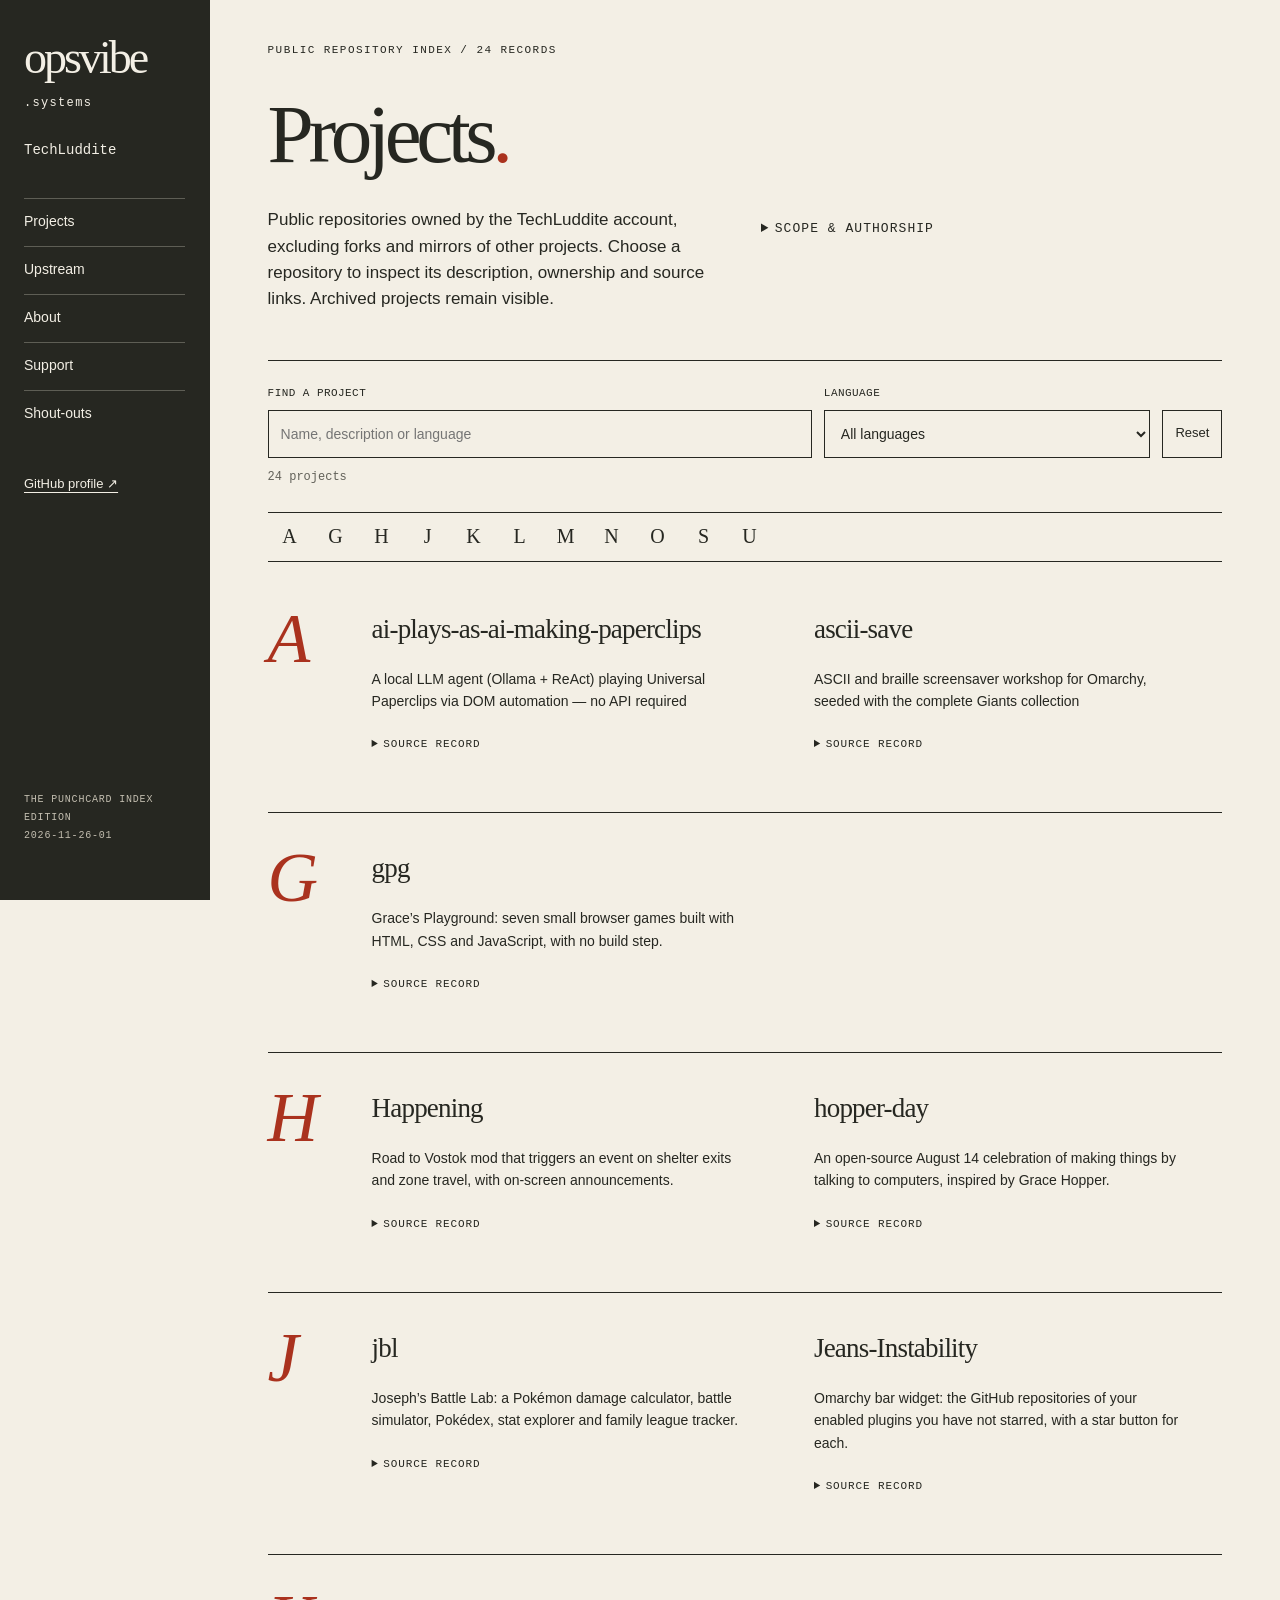
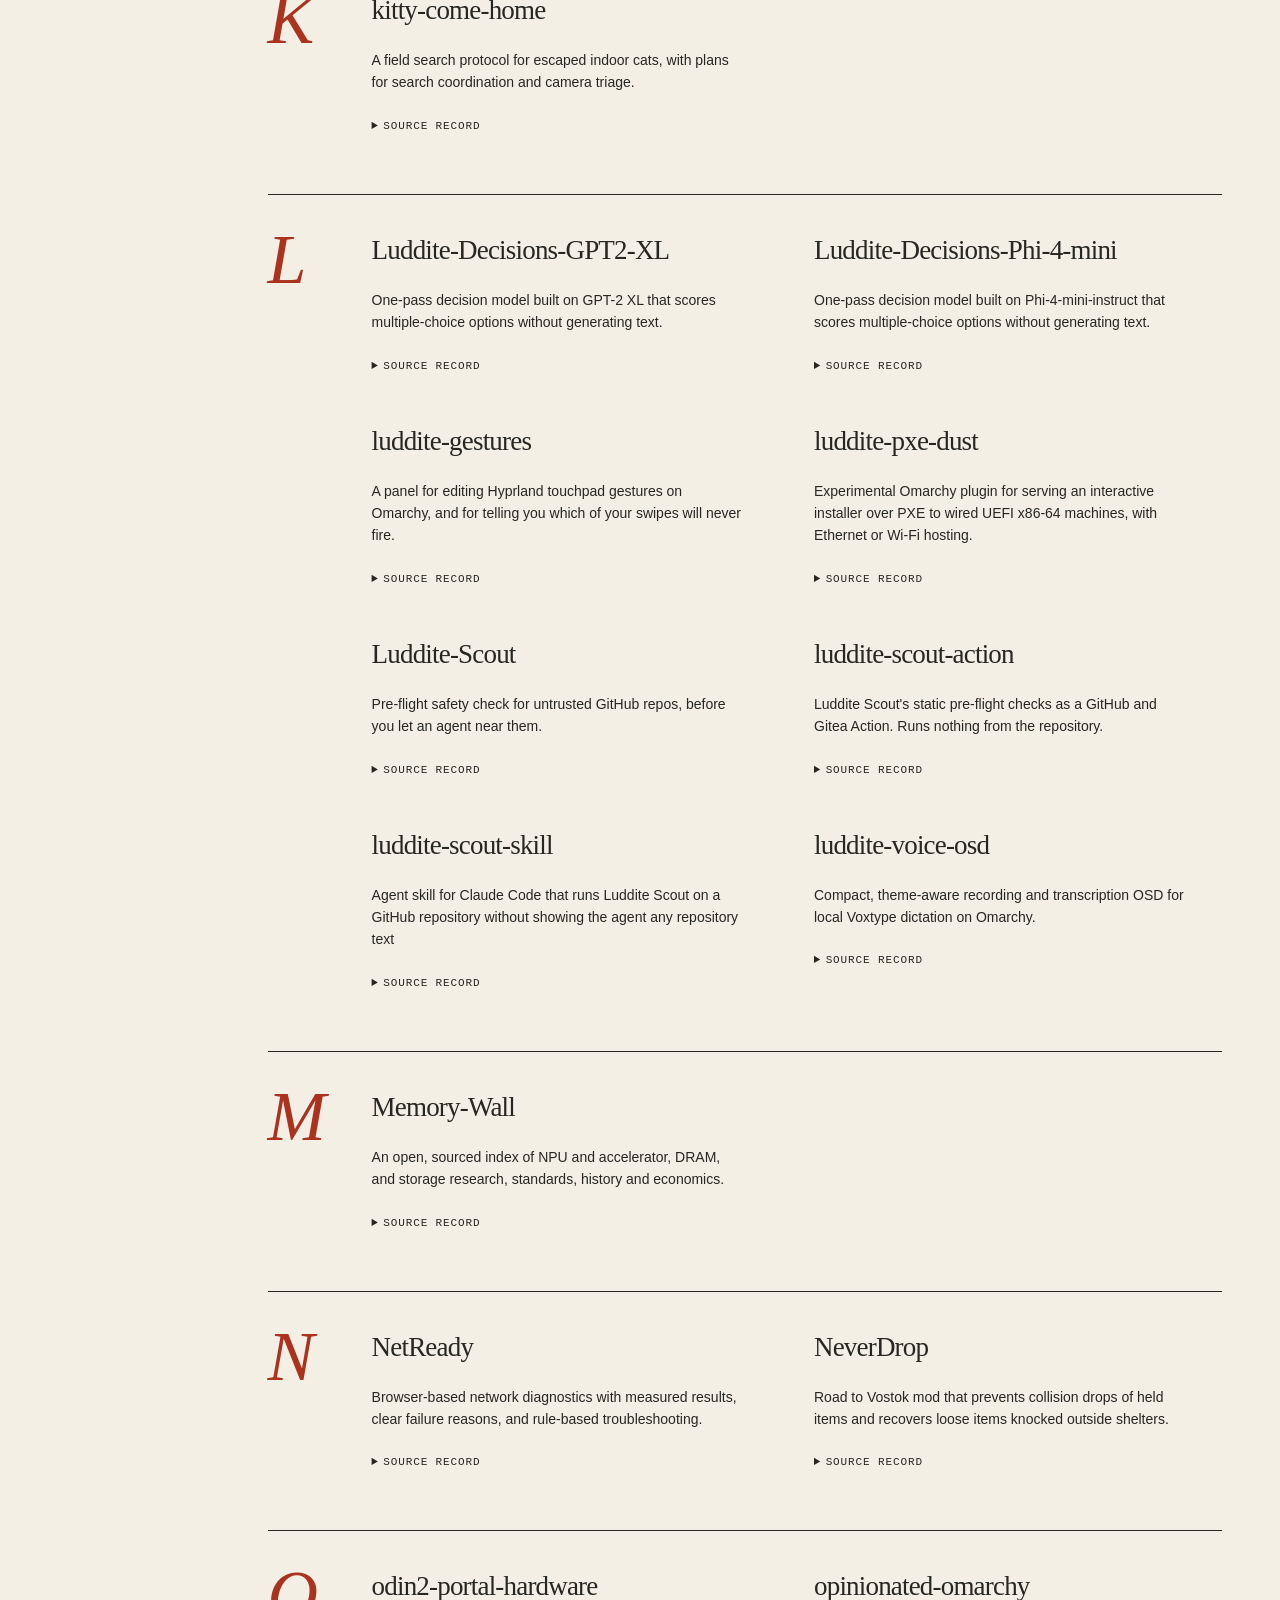
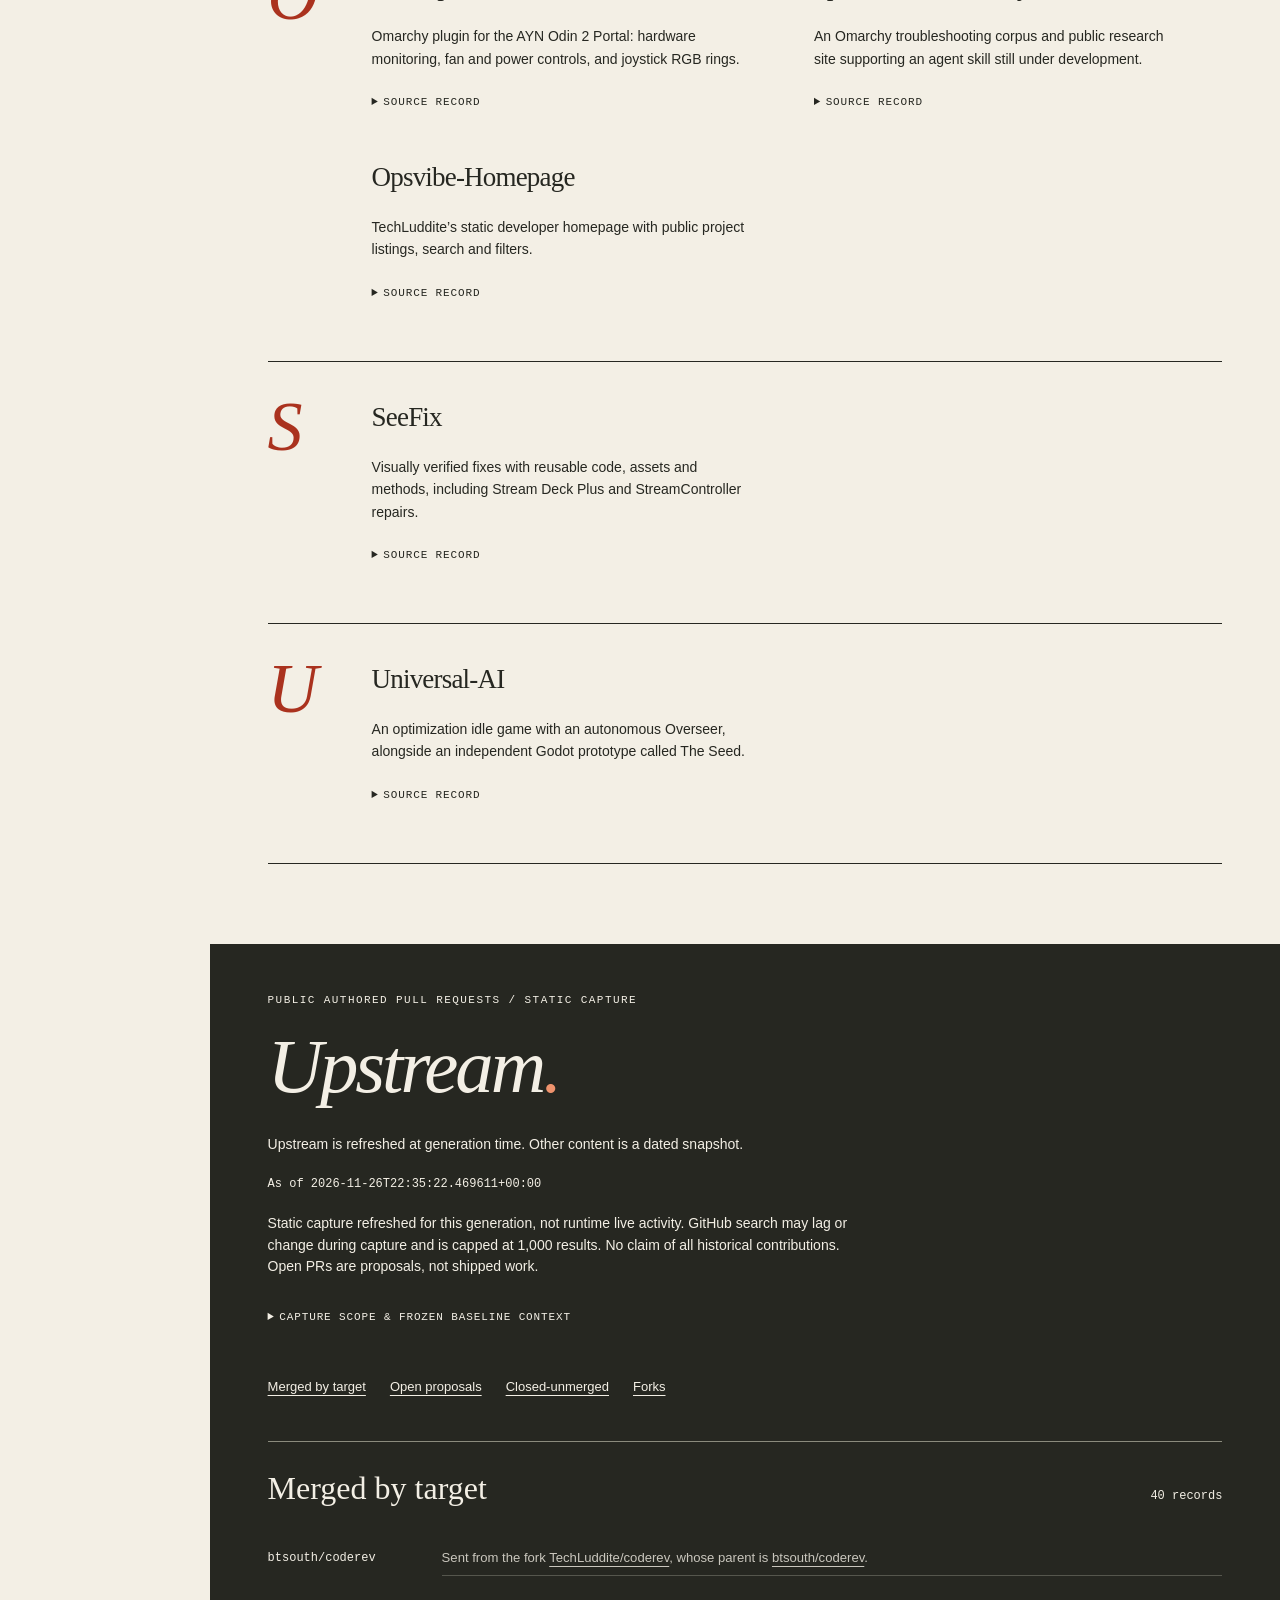
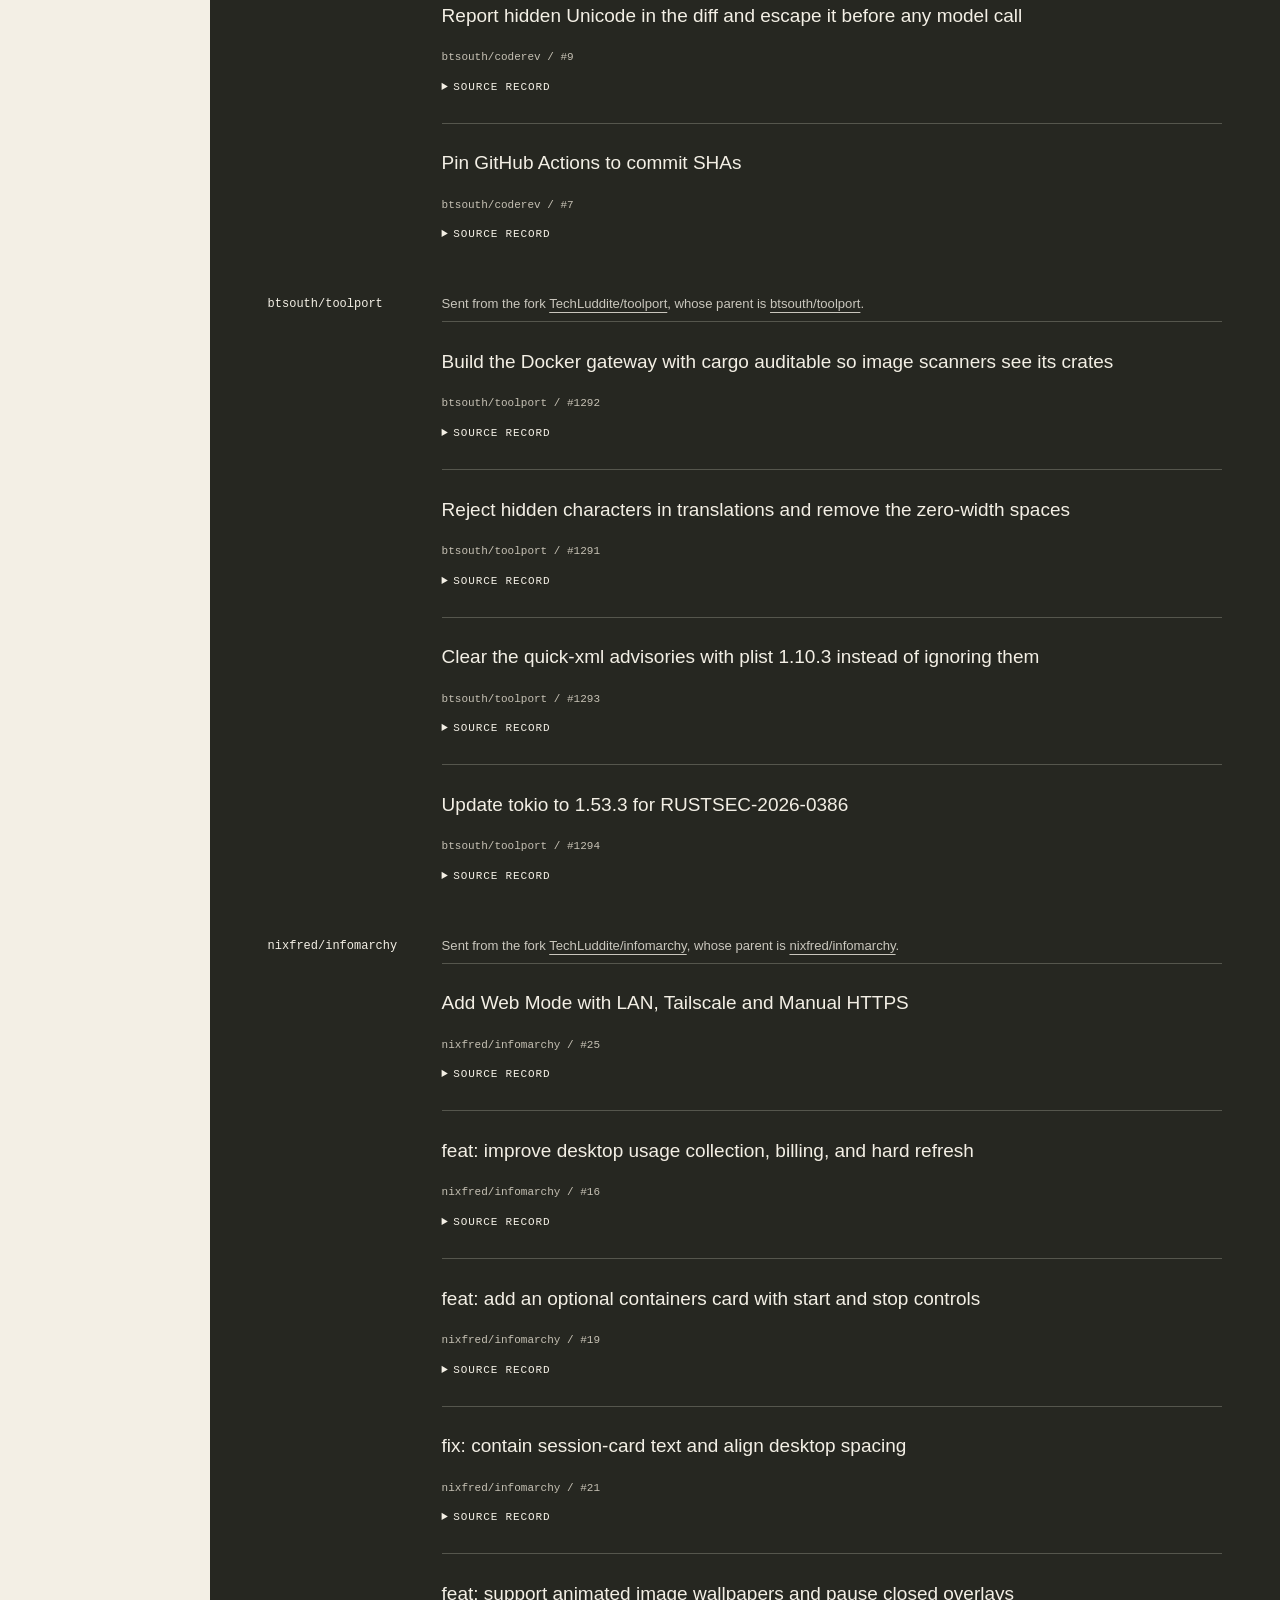
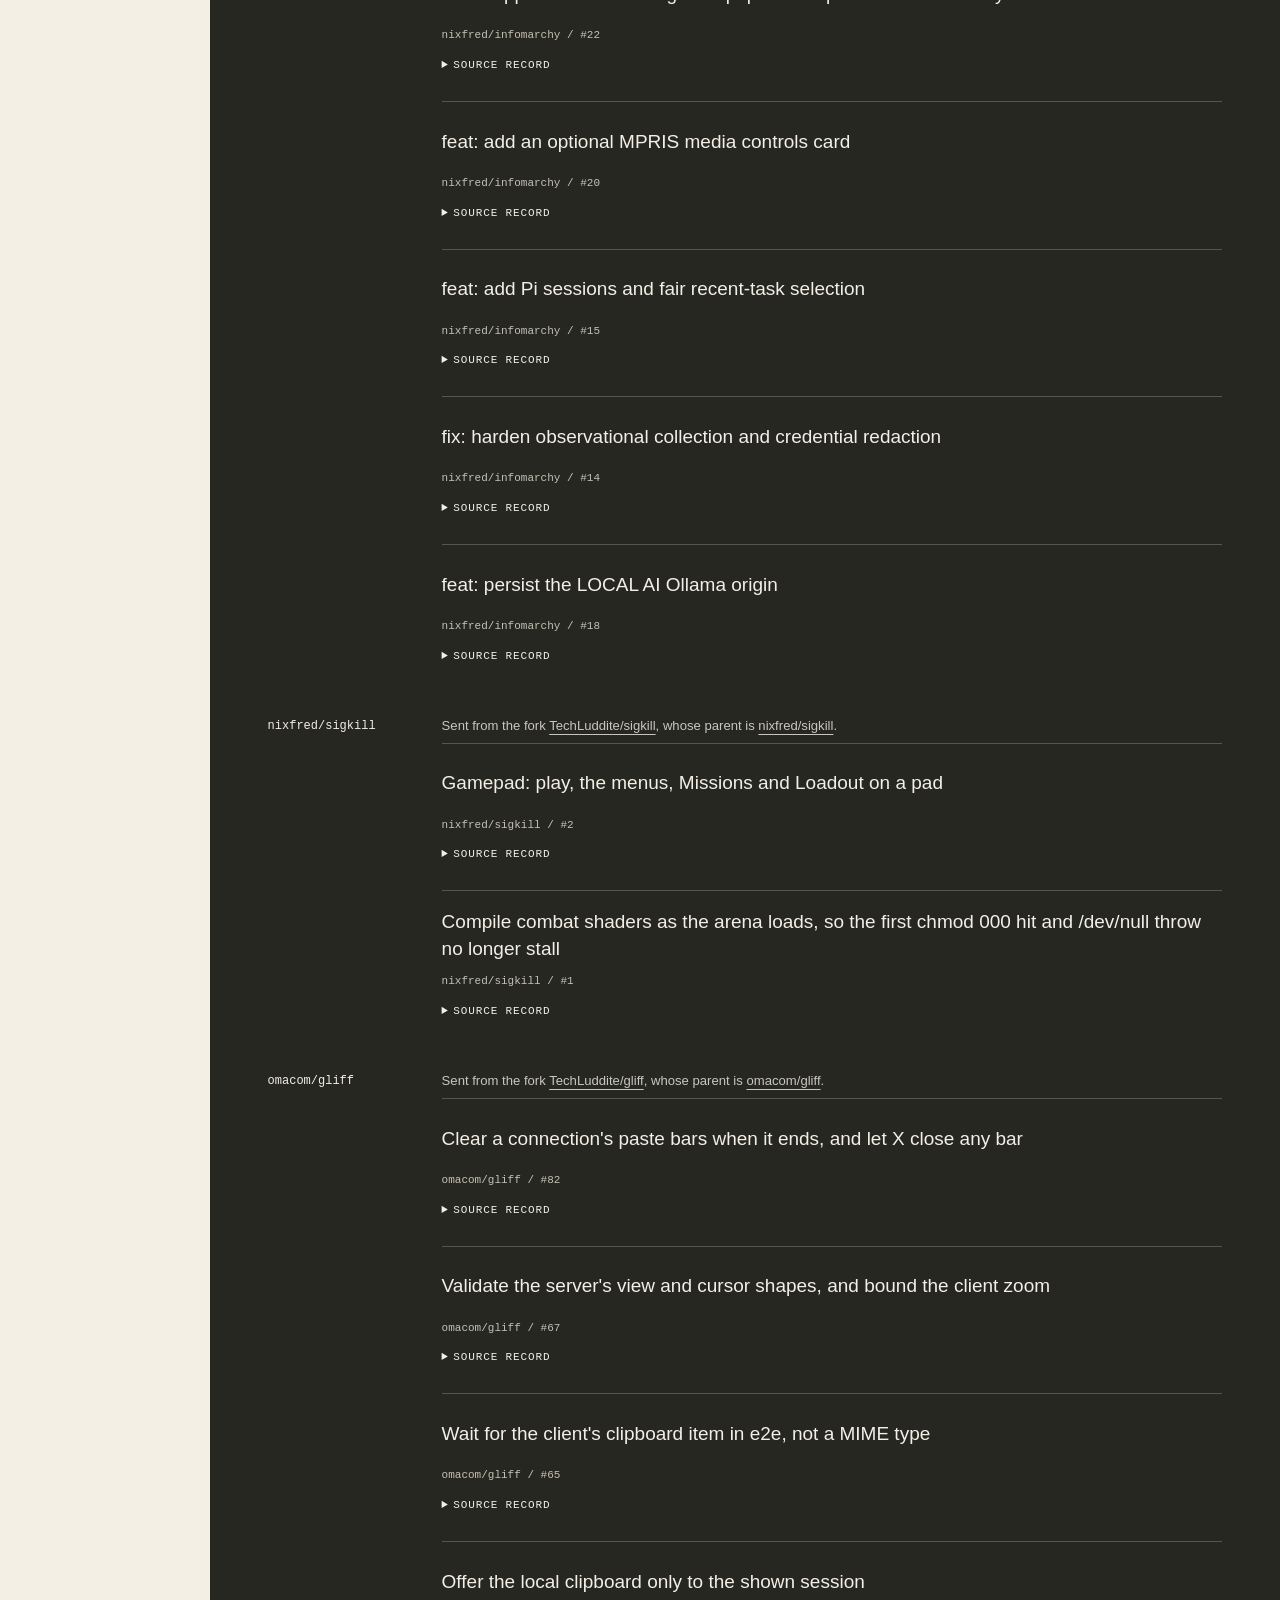
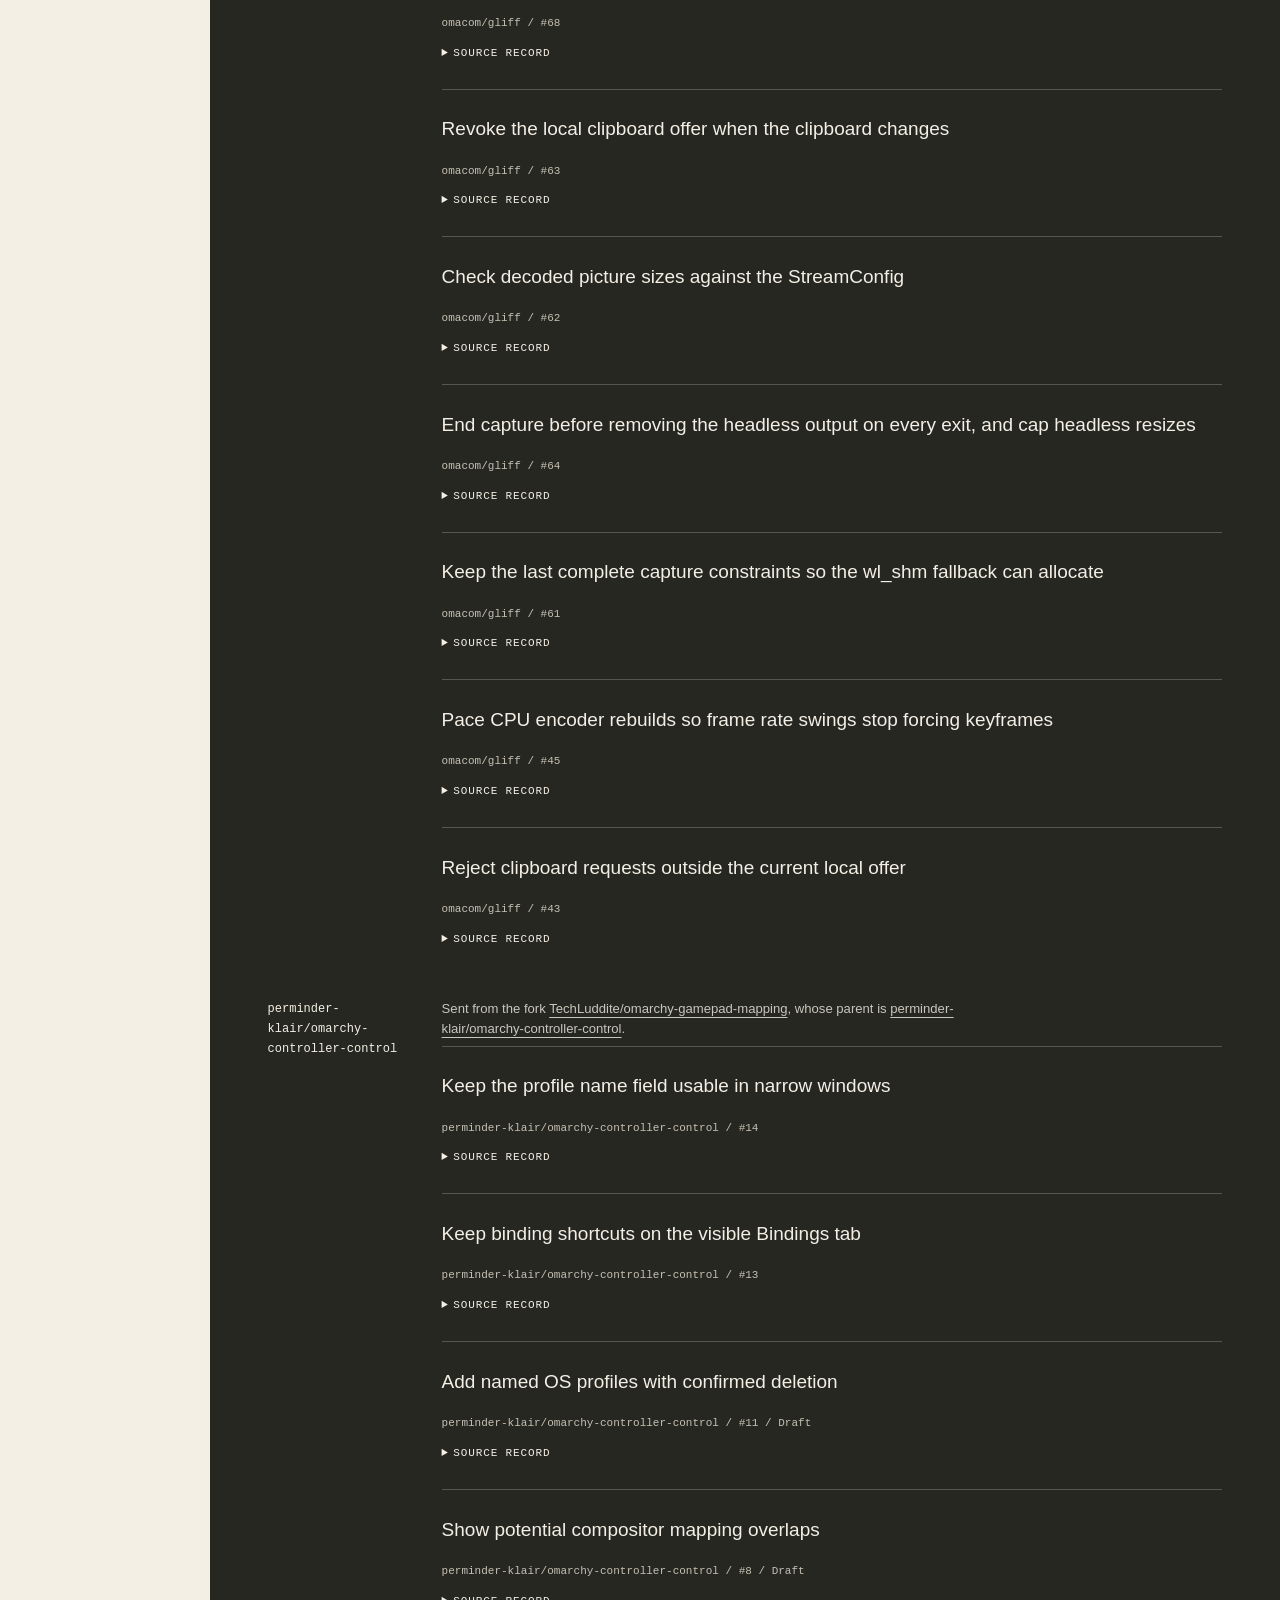
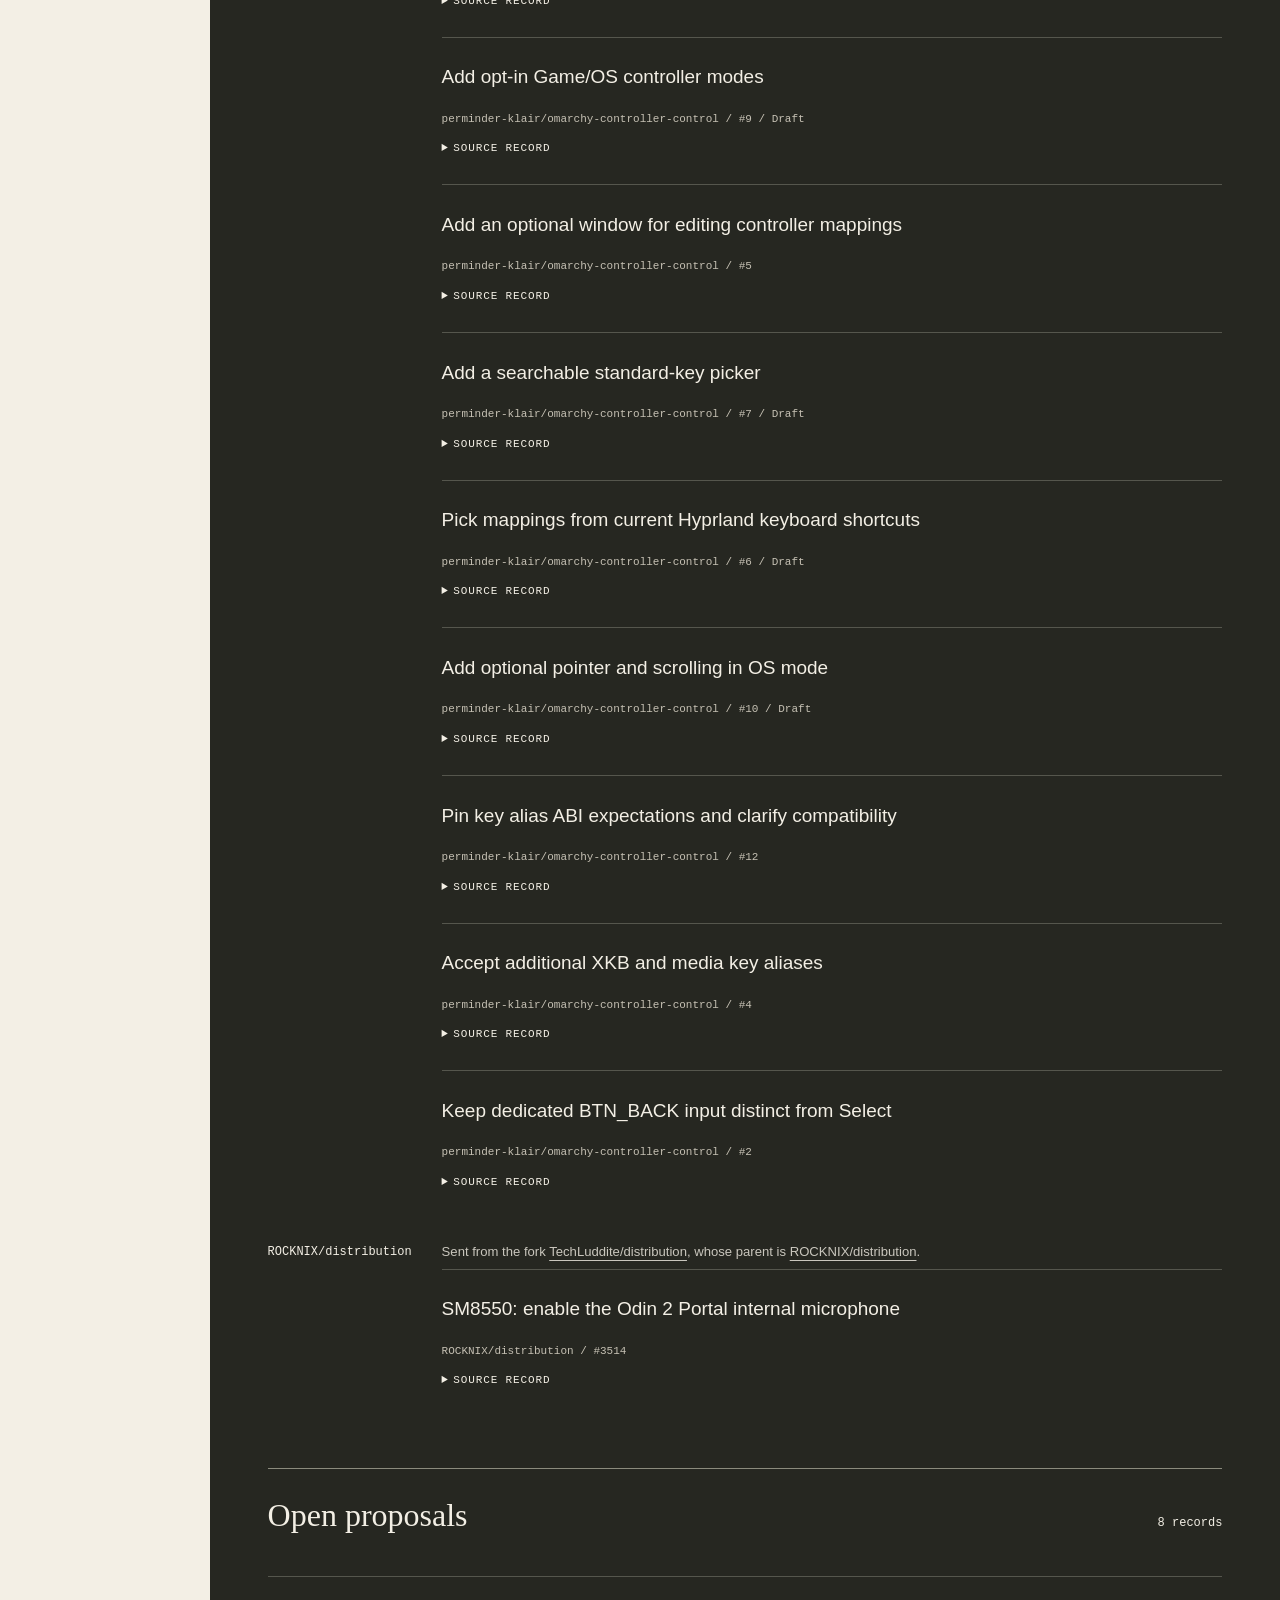
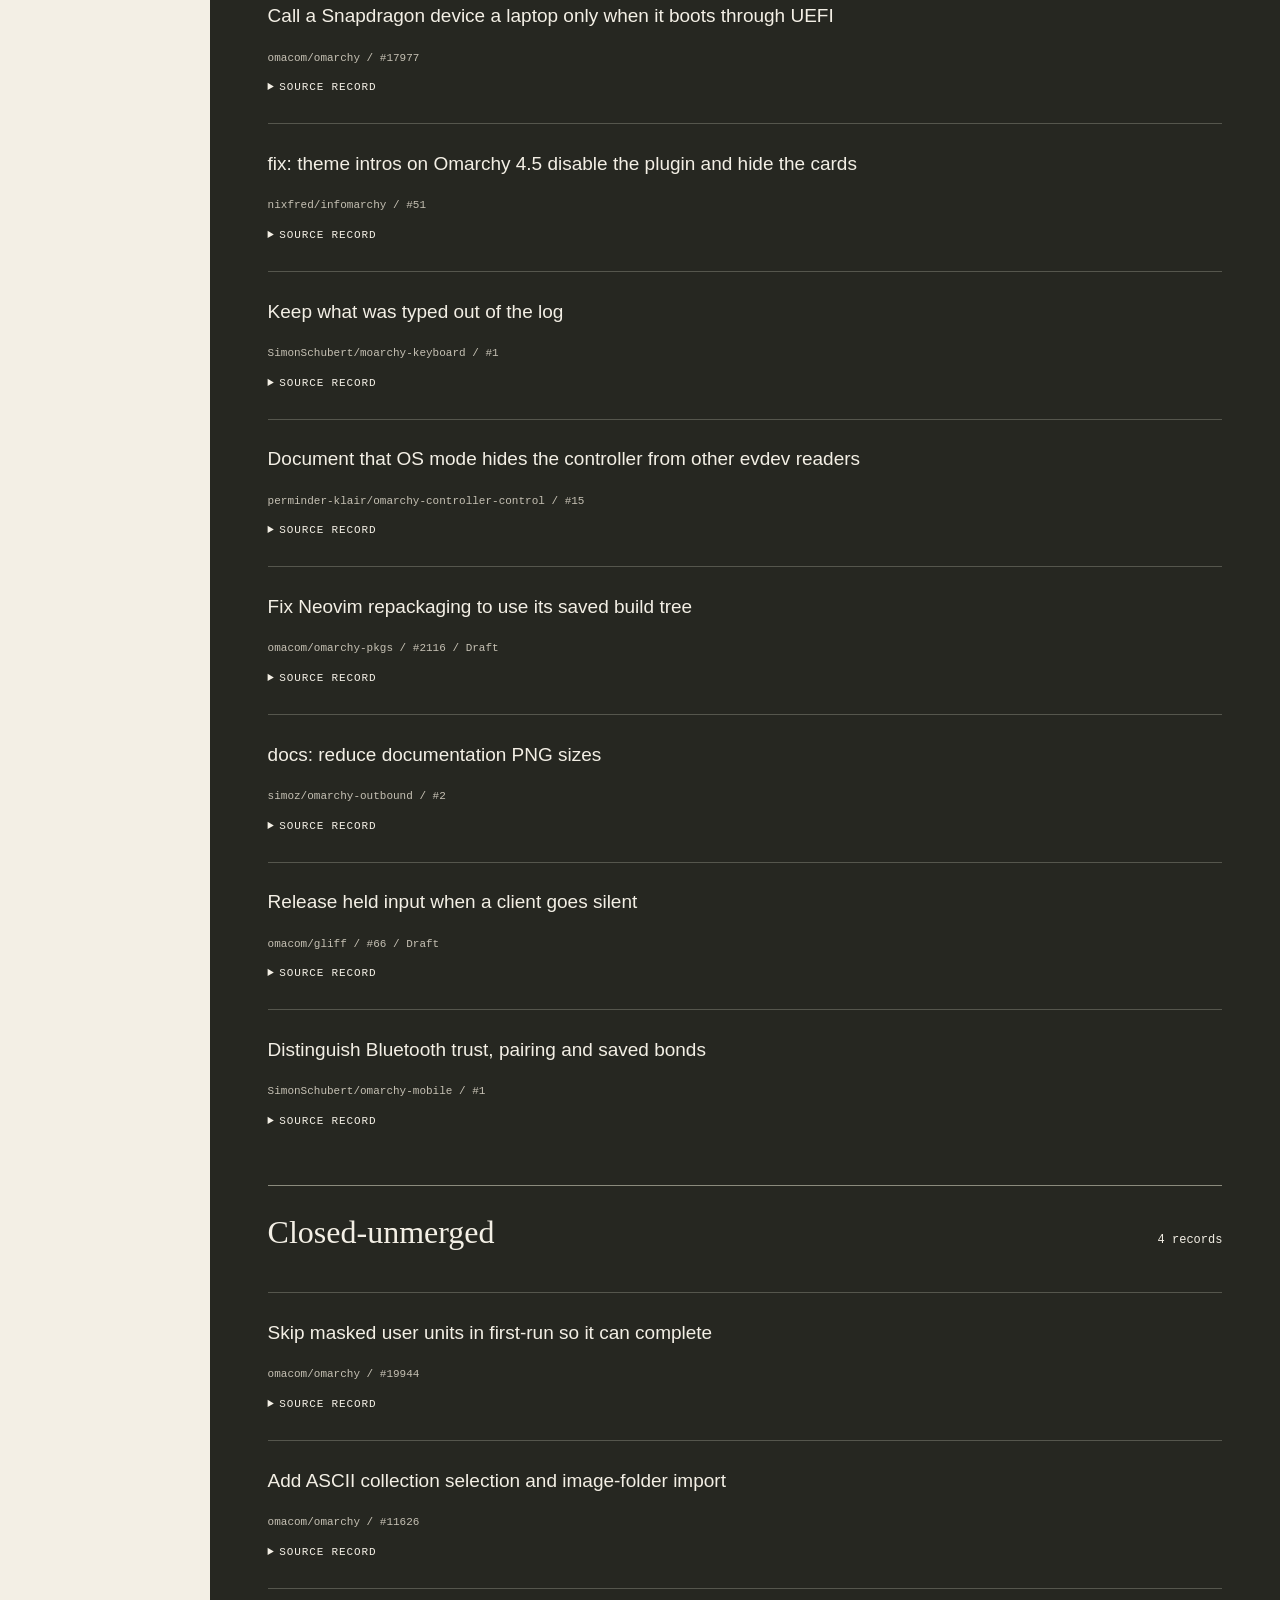
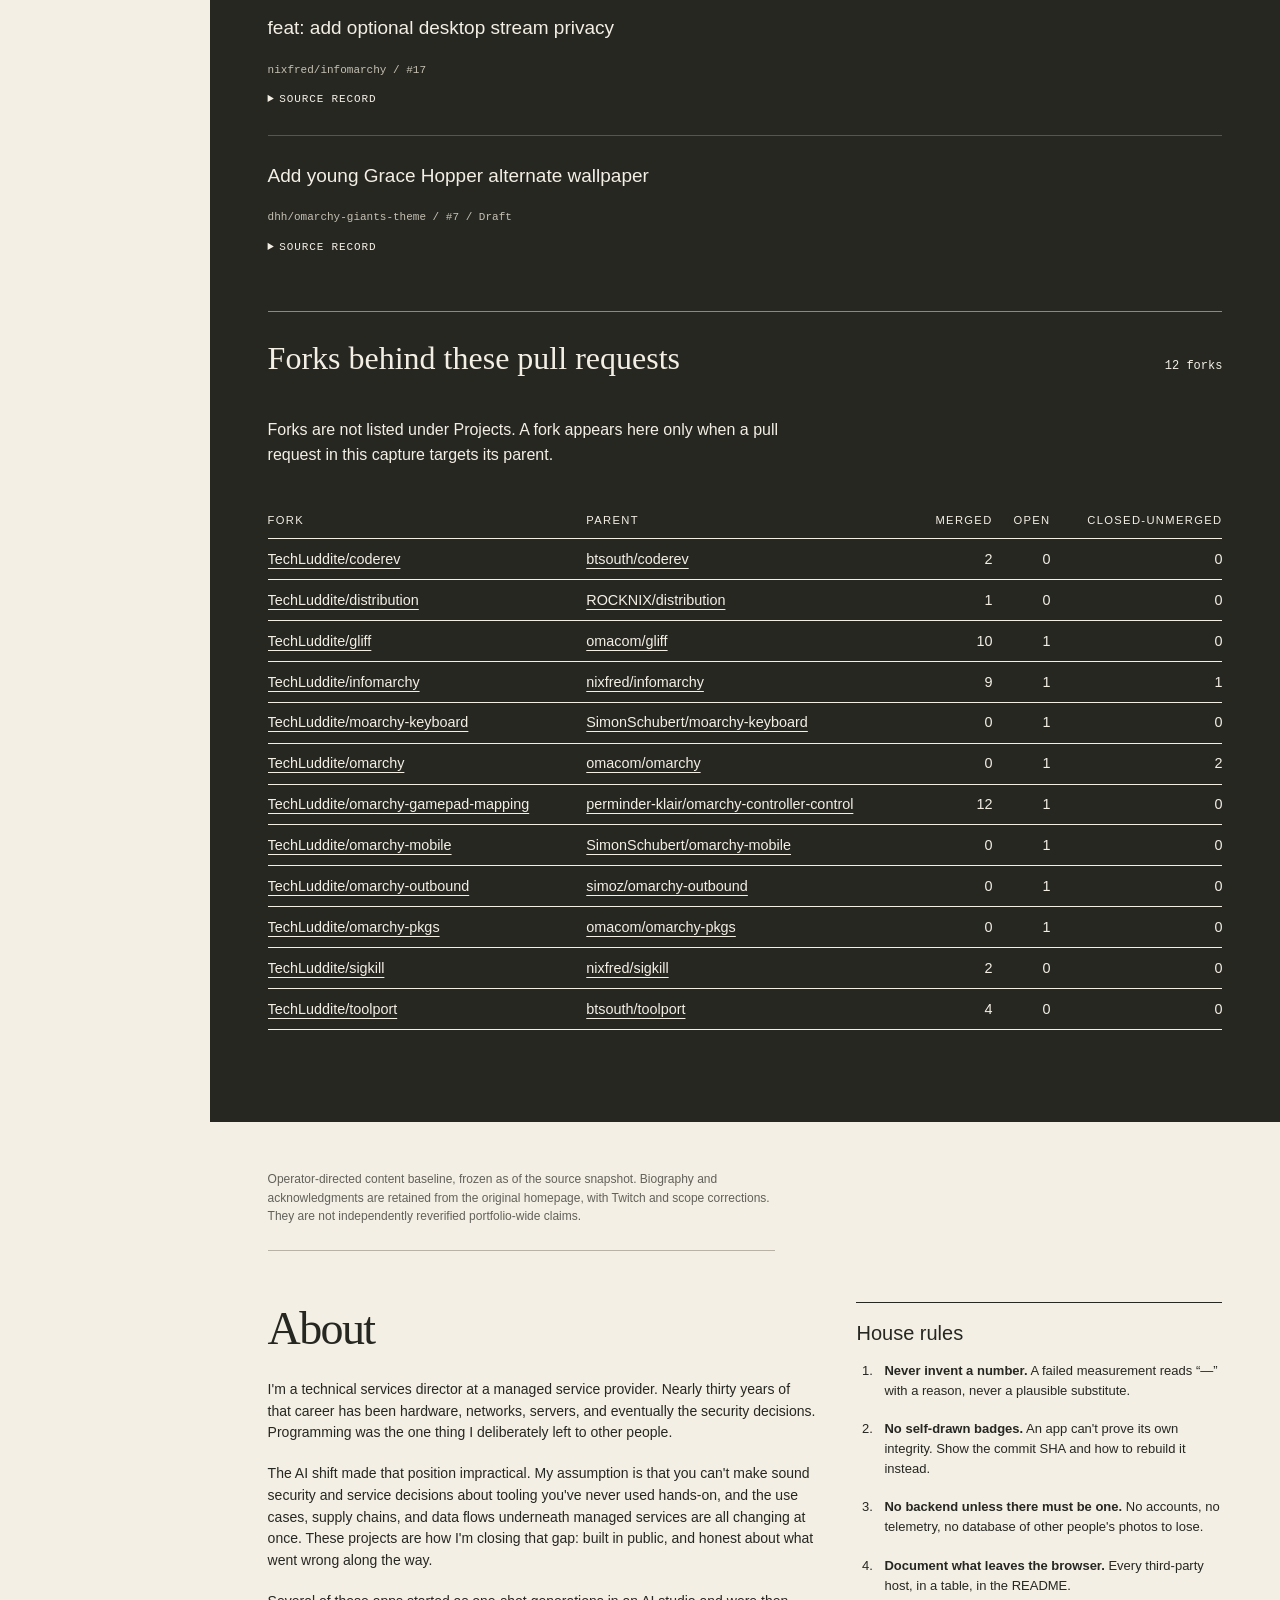
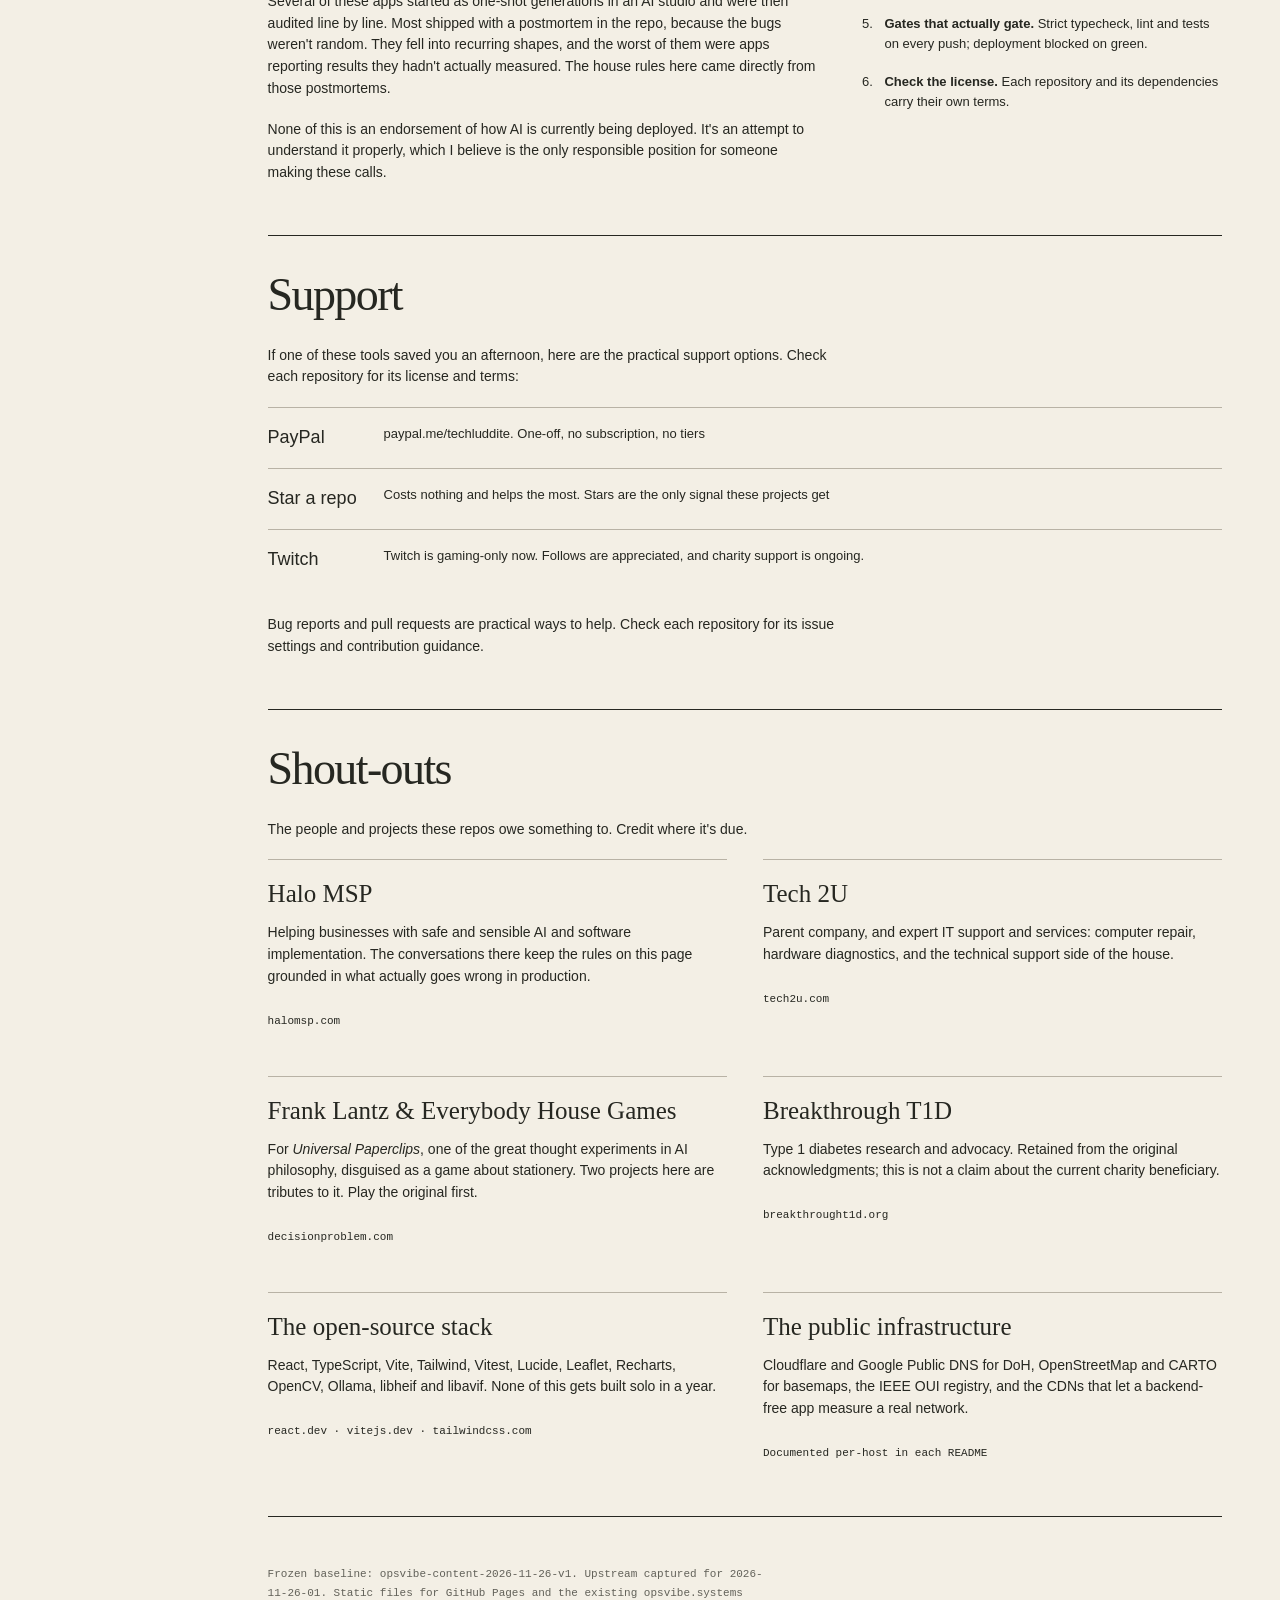
==== commit 99d1eebe: "design: publish The Punchcard Index with a refreshed project list and fork references - Design: The " ====
--- a/index.html
+++ b/index.html
@@ -1,17 +1,12 @@
 <!doctype html>
-<html lang="en"><head><meta charset="utf-8"><meta name="viewport" content="width=device-width, initial-scale=1"><title>OpsVibe | The Specimen Wall</title><link rel="icon" href="favicon.svg" type="image/svg+xml"><link rel="stylesheet" href="style.css"><script src="app.js" defer></script></head>
-<body><a class="skip" href="#projects">Skip to projects</a>
-<header class="masthead"><div class="topline"><a href="#projects">opsvibe.systems</a><nav aria-label="Sections"><a href="#projects">Projects</a><a href="#upstream">Upstream</a><a href="#about">About</a><a href="#support">Support</a><a href="#shoutouts">Shout-outs</a></nav></div><h1>OpsVibe<span aria-hidden="true">.</span></h1><div class="mastfoot"><span>TechLuddite</span><span>Projects / Upstream</span></div></header>
-<main><section id="projects" class="catalog"><div class="section-heading"><h2>Projects</h2><p class="stamp">Frozen as of 2026-10-18T10:01:16.778449+00:00</p></div>
-<div class="intro"><p data-copy="projects_intro">Public repositories owned by the TechLuddite account, excluding forks. Choose a repository to inspect its description, ownership and source links. Archived projects remain visible.</p><p data-copy="attribution_note">Account ownership and non-fork status do not establish original authorship or exclusive ownership of code. Credit and license terms remain with the respective authors and projects.</p></div>
-<form id="controls" hidden onsubmit="return false"><label>Search projects<input id="search" type="search" autocomplete="off"></label><label>Language<select id="language"><option value="">All languages</option><option value="CSS">CSS</option><option value="GDScript">GDScript</option><option value="HTML">HTML</option><option value="JavaScript">JavaScript</option><option value="Python">Python</option><option value="Shell">Shell</option><option value="TypeScript">TypeScript</option></select></label><button id="reset" type="button">Reset</button><output id="results" aria-live="polite">24 projects</output></form>
-<div class="wall"><article data-kind="project" data-url="https://github.com/TechLuddite/NetReady" data-search="netready browser-based network diagnostics with measured results, clear failure reasons, and rule-based troubleshooting. typescript" data-language="TypeScript"><div class="spec-top"><span>01</span><span data-field="language">TypeScript</span></div><h3><a href="https://github.com/TechLuddite/NetReady"><span data-field="name">NetReady</span></a></h3><p class="description"><span data-field="description">Browser-based network diagnostics with measured results, clear failure reasons, and rule-based troubleshooting.</span></p><details><summary>Source details</summary><dl><div><dt>full name</dt><dd><span data-field="full_name">TechLuddite/NetReady</span></dd></div><div><dt>archived</dt><dd><span data-field="archived">false</span></dd></div><div><dt>fork</dt><dd><span data-field="fork">false</span></dd></div><div><dt>html url</dt><dd><a data-field="html_url" href="https://github.com/TechLuddite/NetReady">https://github.com/TechLuddite/NetReady</a></dd></div><div><dt>homepage</dt><dd><a data-field="homepage" href="https://techluddite.github.io/NetReady/">https://techluddite.github.io/NetReady/</a></dd></div><div><dt>pushed at</dt><dd><span data-field="pushed_at">2026-10-11T06:45:31Z</span></dd></div><div><dt>owner</dt><dd><span data-field="owner">TechLuddite</span></dd></div><div><dt>public</dt><dd><span data-field="public">true</span></dd></div><div><dt>source url</dt><dd><a data-field="source_url" href="https://api.github.com/repos/TechLuddite/NetReady">https://api.github.com/repos/TechLuddite/NetReady</a></dd></div></dl></details></article><article data-kind="project" data-url="https://github.com/TechLuddite/ai-plays-as-ai-making-paperclips" data-search="ai-plays-as-ai-making-paperclips a local llm agent (ollama + react) playing universal paperclips via dom automation — no api required python" data-language="Python"><div class="spec-top"><span>02</span><span data-field="language">Python</span></div><h3><a href="https://github.com/TechLuddite/ai-plays-as-ai-making-paperclips"><span data-field="name">ai-plays-as-ai-making-paperclips</span></a></h3><p class="description"><span data-field="description">A local LLM agent (Ollama + ReAct) playing Universal Paperclips via DOM automation — no API required</span></p><details><summary>Source details</summary><dl><div><dt>full name</dt><dd><span data-field="full_name">TechLuddite/ai-plays-as-ai-making-paperclips</span></dd></div><div><dt>archived</dt><dd><span data-field="archived">false</span></dd></div><div><dt>fork</dt><dd><span data-field="fork">false</span></dd></div><div><dt>html url</dt><dd><a data-field="html_url" href="https://github.com/TechLuddite/ai-plays-as-ai-making-paperclips">https://github.com/TechLuddite/ai-plays-as-ai-making-paperclips</a></dd></div><div><dt>homepage</dt><dd><span data-field="homepage">Not recorded</span></dd></div><div><dt>pushed at</dt><dd><span data-field="pushed_at">2026-08-16T16:11:24Z</span></dd></div><div><dt>owner</dt><dd><span data-field="owner">TechLuddite</span></dd></div><div><dt>public</dt><dd><span data-field="public">true</span></dd></div><div><dt>source url</dt><dd><a data-field="source_url" href="https://api.github.com/repos/TechLuddite/ai-plays-as-ai-making-paperclips">https://api.github.com/repos/TechLuddite/ai-plays-as-ai-making-paperclips</a></dd></div></dl></details></article><article data-kind="project" data-url="https://github.com/TechLuddite/ascii-save" data-search="ascii-save ascii and braille screensaver workshop for omarchy, seeded with the complete giants collection python" data-language="Python"><div class="spec-top"><span>03</span><span data-field="language">Python</span></div><h3><a href="https://github.com/TechLuddite/ascii-save"><span data-field="name">ascii-save</span></a></h3><p class="description"><span data-field="description">ASCII and braille screensaver workshop for Omarchy, seeded with the complete Giants collection</span></p><details><summary>Source details</summary><dl><div><dt>full name</dt><dd><span data-field="full_name">TechLuddite/ascii-save</span></dd></div><div><dt>archived</dt><dd><span data-field="archived">false</span></dd></div><div><dt>fork</dt><dd><span data-field="fork">false</span></dd></div><div><dt>html url</dt><dd><a data-field="html_url" href="https://github.com/TechLuddite/ascii-save">https://github.com/TechLuddite/ascii-save</a></dd></div><div><dt>homepage</dt><dd><span data-field="homepage">Not recorded</span></dd></div><div><dt>pushed at</dt><dd><span data-field="pushed_at">2026-10-02T10:07:02Z</span></dd></div><div><dt>owner</dt><dd><span data-field="owner">TechLuddite</span></dd></div><div><dt>public</dt><dd><span data-field="public">true</span></dd></div><div><dt>source url</dt><dd><a data-field="source_url" href="https://api.github.com/repos/TechLuddite/ascii-save">https://api.github.com/repos/TechLuddite/ascii-save</a></dd></div></dl></details></article><article data-kind="project" data-url="https://github.com/TechLuddite/gpg" data-search="gpg grace’s playground: seven small browser games built with html, css and javascript, with no build step. javascript" data-language="JavaScript"><div class="spec-top"><span>04</span><span data-field="language">JavaScript</span></div><h3><a href="https://github.com/TechLuddite/gpg"><span data-field="name">gpg</span></a></h3><p class="description"><span data-field="description">Grace’s Playground: seven small browser games built with HTML, CSS and JavaScript, with no build step.</span></p><details><summary>Source details</summary><dl><div><dt>full name</dt><dd><span data-field="full_name">TechLuddite/gpg</span></dd></div><div><dt>archived</dt><dd><span data-field="archived">false</span></dd></div><div><dt>fork</dt><dd><span data-field="fork">false</span></dd></div><div><dt>html url</dt><dd><a data-field="html_url" href="https://github.com/TechLuddite/gpg">https://github.com/TechLuddite/gpg</a></dd></div><div><dt>homepage</dt><dd><span data-field="homepage">Not recorded</span></dd></div><div><dt>pushed at</dt><dd><span data-field="pushed_at">2026-09-02T13:35:28Z</span></dd></div><div><dt>owner</dt><dd><span data-field="owner">TechLuddite</span></dd></div><div><dt>public</dt><dd><span data-field="public">true</span></dd></div><div><dt>source url</dt><dd><a data-field="source_url" href="https://api.github.com/repos/TechLuddite/gpg">https://api.github.com/repos/TechLuddite/gpg</a></dd></div></dl></details></article><article data-kind="project" data-url="https://github.com/TechLuddite/Happening" data-search="happening road to vostok mod that triggers an event on shelter exits and zone travel, with on-screen announcements. gdscript" data-language="GDScript"><div class="spec-top"><span>05</span><span data-field="language">GDScript</span></div><h3><a href="https://github.com/TechLuddite/Happening"><span data-field="name">Happening</span></a></h3><p class="description"><span data-field="description">Road to Vostok mod that triggers an event on shelter exits and zone travel, with on-screen announcements.</span></p><details><summary>Source details</summary><dl><div><dt>full name</dt><dd><span data-field="full_name">TechLuddite/Happening</span></dd></div><div><dt>archived</dt><dd><span data-field="archived">false</span></dd></div><div><dt>fork</dt><dd><span data-field="fork">false</span></dd></div><div><dt>html url</dt><dd><a data-field="html_url" href="https://github.com/TechLuddite/Happening">https://github.com/TechLuddite/Happening</a></dd></div><div><dt>homepage</dt><dd><span data-field="homepage">Not recorded</span></dd></div><div><dt>pushed at</dt><dd><span data-field="pushed_at">2026-10-11T08:56:28Z</span></dd></div><div><dt>owner</dt><dd><span data-field="owner">TechLuddite</span></dd></div><div><dt>public</dt><dd><span data-field="public">true</span></dd></div><div><dt>source url</dt><dd><a data-field="source_url" href="https://api.github.com/repos/TechLuddite/Happening">https://api.github.com/repos/TechLuddite/Happening</a></dd></div></dl></details></article><article data-kind="project" data-url="https://github.com/TechLuddite/hopper-day" data-search="hopper-day an open-source august 14 celebration of making things by talking to computers, inspired by grace hopper. html" data-language="HTML"><div class="spec-top"><span>06</span><span data-field="language">HTML</span></div><h3><a href="https://github.com/TechLuddite/hopper-day"><span data-field="name">hopper-day</span></a></h3><p class="description"><span data-field="description">An open-source August 14 celebration of making things by talking to computers, inspired by Grace Hopper.</span></p><details><summary>Source details</summary><dl><div><dt>full name</dt><dd><span data-field="full_name">TechLuddite/hopper-day</span></dd></div><div><dt>archived</dt><dd><span data-field="archived">false</span></dd></div><div><dt>fork</dt><dd><span data-field="fork">false</span></dd></div><div><dt>html url</dt><dd><a data-field="html_url" href="https://github.com/TechLuddite/hopper-day">https://github.com/TechLuddite/hopper-day</a></dd></div><div><dt>homepage</dt><dd><a data-field="homepage" href="https://techluddite.github.io/hopper-day/">https://techluddite.github.io/hopper-day/</a></dd></div><div><dt>pushed at</dt><dd><span data-field="pushed_at">2026-09-07T21:39:48Z</span></dd></div><div><dt>owner</dt><dd><span data-field="owner">TechLuddite</span></dd></div><div><dt>public</dt><dd><span data-field="public">true</span></dd></div><div><dt>source url</dt><dd><a data-field="source_url" href="https://api.github.com/repos/TechLuddite/hopper-day">https://api.github.com/repos/TechLuddite/hopper-day</a></dd></div></dl></details></article><article data-kind="project" data-url="https://github.com/TechLuddite/jbl" data-search="jbl joseph’s battle lab: a pokémon damage calculator, battle simulator, pokédex, stat explorer and family league tracker. javascript" data-language="JavaScript"><div class="spec-top"><span>07</span><span data-field="language">JavaScript</span></div><h3><a href="https://github.com/TechLuddite/jbl"><span data-field="name">jbl</span></a></h3><p class="description"><span data-field="description">Joseph’s Battle Lab: a Pokémon damage calculator, battle simulator, Pokédex, stat explorer and family league tracker.</span></p><details><summary>Source details</summary><dl><div><dt>full name</dt><dd><span data-field="full_name">TechLuddite/jbl</span></dd></div><div><dt>archived</dt><dd><span data-field="archived">false</span></dd></div><div><dt>fork</dt><dd><span data-field="fork">false</span></dd></div><div><dt>html url</dt><dd><a data-field="html_url" href="https://github.com/TechLuddite/jbl">https://github.com/TechLuddite/jbl</a></dd></div><div><dt>homepage</dt><dd><a data-field="homepage" href="https://jbl.opsvibe.systems/">https://jbl.opsvibe.systems/</a></dd></div><div><dt>pushed at</dt><dd><span data-field="pushed_at">2026-08-17T14:57:33Z</span></dd></div><div><dt>owner</dt><dd><span data-field="owner">TechLuddite</span></dd></div><div><dt>public</dt><dd><span data-field="public">true</span></dd></div><div><dt>source url</dt><dd><a data-field="source_url" href="https://api.github.com/repos/TechLuddite/jbl">https://api.github.com/repos/TechLuddite/jbl</a></dd></div></dl></details></article><article data-kind="project" data-url="https://github.com/TechLuddite/Jeans-Instability" data-search="jeans-instability omarchy bar widget: the github repositories of your enabled plugins you have not starred, with a star button for each. python" data-language="Python"><div class="spec-top"><span>08</span><span data-field="language">Python</span></div><h3><a href="https://github.com/TechLuddite/Jeans-Instability"><span data-field="name">Jeans-Instability</span></a></h3><p class="description"><span data-field="description">Omarchy bar widget: the GitHub repositories of your enabled plugins you have not starred, with a star button for each.</span></p><details><summary>Source details</summary><dl><div><dt>full name</dt><dd><span data-field="full_name">TechLuddite/Jeans-Instability</span></dd></div><div><dt>archived</dt><dd><span data-field="archived">false</span></dd></div><div><dt>fork</dt><dd><span data-field="fork">false</span></dd></div><div><dt>html url</dt><dd><a data-field="html_url" href="https://github.com/TechLuddite/Jeans-Instability">https://github.com/TechLuddite/Jeans-Instability</a></dd></div><div><dt>homepage</dt><dd><span data-field="homepage">Not recorded</span></dd></div><div><dt>pushed at</dt><dd><span data-field="pushed_at">2026-10-18T09:20:29Z</span></dd></div><div><dt>owner</dt><dd><span data-field="owner">TechLuddite</span></dd></div><div><dt>public</dt><dd><span data-field="public">true</span></dd></div><div><dt>source url</dt><dd><a data-field="source_url" href="https://api.github.com/repos/TechLuddite/Jeans-Instability">https://api.github.com/repos/TechLuddite/Jeans-Instability</a></dd></div></dl></details></article><article data-kind="project" data-url="https://github.com/TechLuddite/kitty-come-home" data-search="kitty-come-home a field search protocol for escaped indoor cats, with plans for search coordination and camera triage. html" data-language="HTML"><div class="spec-top"><span>09</span><span data-field="language">HTML</span></div><h3><a href="https://github.com/TechLuddite/kitty-come-home"><span data-field="name">kitty-come-home</span></a></h3><p class="description"><span data-field="description">A field search protocol for escaped indoor cats, with plans for search coordination and camera triage.</span></p><details><summary>Source details</summary><dl><div><dt>full name</dt><dd><span data-field="full_name">TechLuddite/kitty-come-home</span></dd></div><div><dt>archived</dt><dd><span data-field="archived">false</span></dd></div><div><dt>fork</dt><dd><span data-field="fork">false</span></dd></div><div><dt>html url</dt><dd><a data-field="html_url" href="https://github.com/TechLuddite/kitty-come-home">https://github.com/TechLuddite/kitty-come-home</a></dd></div><div><dt>homepage</dt><dd><a data-field="homepage" href="https://kittycomehome.org/">https://kittycomehome.org/</a></dd></div><div><dt>pushed at</dt><dd><span data-field="pushed_at">2026-09-07T22:57:41Z</span></dd></div><div><dt>owner</dt><dd><span data-field="owner">TechLuddite</span></dd></div><div><dt>public</dt><dd><span data-field="public">true</span></dd></div><div><dt>source url</dt><dd><a data-field="source_url" href="https://api.github.com/repos/TechLuddite/kitty-come-home">https://api.github.com/repos/TechLuddite/kitty-come-home</a></dd></div></dl></details></article><article data-kind="project" data-url="https://github.com/TechLuddite/Luddite-Decisions-GPT2-XL" data-search="luddite-decisions-gpt2-xl one-pass decision model built on gpt-2 xl that scores multiple-choice options without generating text. python" data-language="Python"><div class="spec-top"><span>10</span><span data-field="language">Python</span></div><h3><a href="https://github.com/TechLuddite/Luddite-Decisions-GPT2-XL"><span data-field="name">Luddite-Decisions-GPT2-XL</span></a></h3><p class="description"><span data-field="description">One-pass decision model built on GPT-2 XL that scores multiple-choice options without generating text.</span></p><details><summary>Source details</summary><dl><div><dt>full name</dt><dd><span data-field="full_name">TechLuddite/Luddite-Decisions-GPT2-XL</span></dd></div><div><dt>archived</dt><dd><span data-field="archived">false</span></dd></div><div><dt>fork</dt><dd><span data-field="fork">false</span></dd></div><div><dt>html url</dt><dd><a data-field="html_url" href="https://github.com/TechLuddite/Luddite-Decisions-GPT2-XL">https://github.com/TechLuddite/Luddite-Decisions-GPT2-XL</a></dd></div><div><dt>homepage</dt><dd><span data-field="homepage">Not recorded</span></dd></div><div><dt>pushed at</dt><dd><span data-field="pushed_at">2026-10-01T01:41:12Z</span></dd></div><div><dt>owner</dt><dd><span data-field="owner">TechLuddite</span></dd></div><div><dt>public</dt><dd><span data-field="public">true</span></dd></div><div><dt>source url</dt><dd><a data-field="source_url" href="https://api.github.com/repos/TechLuddite/Luddite-Decisions-GPT2-XL">https://api.github.com/repos/TechLuddite/Luddite-Decisions-GPT2-XL</a></dd></div></dl></details></article><article data-kind="project" data-url="https://github.com/TechLuddite/Luddite-Decisions-Phi-4-mini" data-search="luddite-decisions-phi-4-mini one-pass decision model built on phi-4-mini-instruct that scores multiple-choice options without generating text. python" data-language="Python"><div class="spec-top"><span>11</span><span data-field="language">Python</span></div><h3><a href="https://github.com/TechLuddite/Luddite-Decisions-Phi-4-mini"><span data-field="name">Luddite-Decisions-Phi-4-mini</span></a></h3><p class="description"><span data-field="description">One-pass decision model built on Phi-4-mini-instruct that scores multiple-choice options without generating text.</span></p><details><summary>Source details</summary><dl><div><dt>full name</dt><dd><span data-field="full_name">TechLuddite/Luddite-Decisions-Phi-4-mini</span></dd></div><div><dt>archived</dt><dd><span data-field="archived">false</span></dd></div><div><dt>fork</dt><dd><span data-field="fork">false</span></dd></div><div><dt>html url</dt><dd><a data-field="html_url" href="https://github.com/TechLuddite/Luddite-Decisions-Phi-4-mini">https://github.com/TechLuddite/Luddite-Decisions-Phi-4-mini</a></dd></div><div><dt>homepage</dt><dd><span data-field="homepage">Not recorded</span></dd></div><div><dt>pushed at</dt><dd><span data-field="pushed_at">2026-10-01T01:41:14Z</span></dd></div><div><dt>owner</dt><dd><span data-field="owner">TechLuddite</span></dd></div><div><dt>public</dt><dd><span data-field="public">true</span></dd></div><div><dt>source url</dt><dd><a data-field="source_url" href="https://api.github.com/repos/TechLuddite/Luddite-Decisions-Phi-4-mini">https://api.github.com/repos/TechLuddite/Luddite-Decisions-Phi-4-mini</a></dd></div></dl></details></article><article data-kind="project" data-url="https://github.com/TechLuddite/luddite-gestures" data-search="luddite-gestures a panel for editing hyprland touchpad gestures on omarchy, and for telling you which of your swipes will never fire. javascript" data-language="JavaScript"><div class="spec-top"><span>12</span><span data-field="language">JavaScript</span></div><h3><a href="https://github.com/TechLuddite/luddite-gestures"><span data-field="name">luddite-gestures</span></a></h3><p class="description"><span data-field="description">A panel for editing Hyprland touchpad gestures on Omarchy, and for telling you which of your swipes will never fire.</span></p><details><summary>Source details</summary><dl><div><dt>full name</dt><dd><span data-field="full_name">TechLuddite/luddite-gestures</span></dd></div><div><dt>archived</dt><dd><span data-field="archived">false</span></dd></div><div><dt>fork</dt><dd><span data-field="fork">false</span></dd></div><div><dt>html url</dt><dd><a data-field="html_url" href="https://github.com/TechLuddite/luddite-gestures">https://github.com/TechLuddite/luddite-gestures</a></dd></div><div><dt>homepage</dt><dd><span data-field="homepage">Not recorded</span></dd></div><div><dt>pushed at</dt><dd><span data-field="pushed_at">2026-10-18T09:24:56Z</span></dd></div><div><dt>owner</dt><dd><span data-field="owner">TechLuddite</span></dd></div><div><dt>public</dt><dd><span data-field="public">true</span></dd></div><div><dt>source url</dt><dd><a data-field="source_url" href="https://api.github.com/repos/TechLuddite/luddite-gestures">https://api.github.com/repos/TechLuddite/luddite-gestures</a></dd></div></dl></details></article><article data-kind="project" data-url="https://github.com/TechLuddite/luddite-pxe-dust" data-search="luddite-pxe-dust experimental omarchy plugin for serving an interactive installer over pxe to wired uefi x86-64 machines, with ethernet or wi-fi hosting. python" data-language="Python"><div class="spec-top"><span>13</span><span data-field="language">Python</span></div><h3><a href="https://github.com/TechLuddite/luddite-pxe-dust"><span data-field="name">luddite-pxe-dust</span></a></h3><p class="description"><span data-field="description">Experimental Omarchy plugin for serving an interactive installer over PXE to wired UEFI x86-64 machines, with Ethernet or Wi-Fi hosting.</span></p><details><summary>Source details</summary><dl><div><dt>full name</dt><dd><span data-field="full_name">TechLuddite/luddite-pxe-dust</span></dd></div><div><dt>archived</dt><dd><span data-field="archived">false</span></dd></div><div><dt>fork</dt><dd><span data-field="fork">false</span></dd></div><div><dt>html url</dt><dd><a data-field="html_url" href="https://github.com/TechLuddite/luddite-pxe-dust">https://github.com/TechLuddite/luddite-pxe-dust</a></dd></div><div><dt>homepage</dt><dd><span data-field="homepage">Not recorded</span></dd></div><div><dt>pushed at</dt><dd><span data-field="pushed_at">2026-10-18T09:27:18Z</span></dd></div><div><dt>owner</dt><dd><span data-field="owner">TechLuddite</span></dd></div><div><dt>public</dt><dd><span data-field="public">true</span></dd></div><div><dt>source url</dt><dd><a data-field="source_url" href="https://api.github.com/repos/TechLuddite/luddite-pxe-dust">https://api.github.com/repos/TechLuddite/luddite-pxe-dust</a></dd></div></dl></details></article><article data-kind="project" data-url="https://github.com/TechLuddite/Luddite-Scout" data-search="luddite-scout pre-flight safety check for untrusted github repos, before you let an agent near them. python" data-language="Python"><div class="spec-top"><span>14</span><span data-field="language">Python</span></div><h3><a href="https://github.com/TechLuddite/Luddite-Scout"><span data-field="name">Luddite-Scout</span></a></h3><p class="description"><span data-field="description">Pre-flight safety check for untrusted GitHub repos, before you let an agent near them.</span></p><details><summary>Source details</summary><dl><div><dt>full name</dt><dd><span data-field="full_name">TechLuddite/Luddite-Scout</span></dd></div><div><dt>archived</dt><dd><span data-field="archived">false</span></dd></div><div><dt>fork</dt><dd><span data-field="fork">false</span></dd></div><div><dt>html url</dt><dd><a data-field="html_url" href="https://github.com/TechLuddite/Luddite-Scout">https://github.com/TechLuddite/Luddite-Scout</a></dd></div><div><dt>homepage</dt><dd><a data-field="homepage" href="https://techluddite.github.io/Luddite-Scout/">https://techluddite.github.io/Luddite-Scout/</a></dd></div><div><dt>pushed at</dt><dd><span data-field="pushed_at">2026-10-18T09:20:44Z</span></dd></div><div><dt>owner</dt><dd><span data-field="owner">TechLuddite</span></dd></div><div><dt>public</dt><dd><span data-field="public">true</span></dd></div><div><dt>source url</dt><dd><a data-field="source_url" href="https://api.github.com/repos/TechLuddite/Luddite-Scout">https://api.github.com/repos/TechLuddite/Luddite-Scout</a></dd></div></dl></details></article><article data-kind="project" data-url="https://github.com/TechLuddite/Memory-Wall" data-search="memory-wall an open, sourced index of npu and accelerator, dram, and storage research, standards, history and economics. javascript" data-language="JavaScript"><div class="spec-top"><span>15</span><span data-field="language">JavaScript</span></div><h3><a href="https://github.com/TechLuddite/Memory-Wall"><span data-field="name">Memory-Wall</span></a></h3><p class="description"><span data-field="description">An open, sourced index of NPU and accelerator, DRAM, and storage research, standards, history and economics.</span></p><details><summary>Source details</summary><dl><div><dt>full name</dt><dd><span data-field="full_name">TechLuddite/Memory-Wall</span></dd></div><div><dt>archived</dt><dd><span data-field="archived">false</span></dd></div><div><dt>fork</dt><dd><span data-field="fork">false</span></dd></div><div><dt>html url</dt><dd><a data-field="html_url" href="https://github.com/TechLuddite/Memory-Wall">https://github.com/TechLuddite/Memory-Wall</a></dd></div><div><dt>homepage</dt><dd><a data-field="homepage" href="https://memory-wall.opsvibe.systems/">https://memory-wall.opsvibe.systems/</a></dd></div><div><dt>pushed at</dt><dd><span data-field="pushed_at">2026-08-06T06:05:13Z</span></dd></div><div><dt>owner</dt><dd><span data-field="owner">TechLuddite</span></dd></div><div><dt>public</dt><dd><span data-field="public">true</span></dd></div><div><dt>source url</dt><dd><a data-field="source_url" href="https://api.github.com/repos/TechLuddite/Memory-Wall">https://api.github.com/repos/TechLuddite/Memory-Wall</a></dd></div></dl></details></article><article data-kind="project" data-url="https://github.com/TechLuddite/NeverDrop" data-search="neverdrop road to vostok mod that prevents collision drops of held items and recovers loose items knocked outside shelters. gdscript" data-language="GDScript"><div class="spec-top"><span>16</span><span data-field="language">GDScript</span></div><h3><a href="https://github.com/TechLuddite/NeverDrop"><span data-field="name">NeverDrop</span></a></h3><p class="description"><span data-field="description">Road to Vostok mod that prevents collision drops of held items and recovers loose items knocked outside shelters.</span></p><details><summary>Source details</summary><dl><div><dt>full name</dt><dd><span data-field="full_name">TechLuddite/NeverDrop</span></dd></div><div><dt>archived</dt><dd><span data-field="archived">false</span></dd></div><div><dt>fork</dt><dd><span data-field="fork">false</span></dd></div><div><dt>html url</dt><dd><a data-field="html_url" href="https://github.com/TechLuddite/NeverDrop">https://github.com/TechLuddite/NeverDrop</a></dd></div><div><dt>homepage</dt><dd><span data-field="homepage"></span></dd></div><div><dt>pushed at</dt><dd><span data-field="pushed_at">2026-10-11T20:13:33Z</span></dd></div><div><dt>owner</dt><dd><span data-field="owner">TechLuddite</span></dd></div><div><dt>public</dt><dd><span data-field="public">true</span></dd></div><div><dt>source url</dt><dd><a data-field="source_url" href="https://api.github.com/repos/TechLuddite/NeverDrop">https://api.github.com/repos/TechLuddite/NeverDrop</a></dd></div></dl></details></article><article data-kind="project" data-url="https://github.com/TechLuddite/omarchy-fleet" data-search="omarchy-fleet omarchy linux distribution, with a manual covering applications and configuration. shell" data-language="Shell"><div class="spec-top"><span>17</span><span data-field="language">Shell</span></div><h3><a href="https://github.com/TechLuddite/omarchy-fleet"><span data-field="name">omarchy-fleet</span></a></h3><p class="description"><span data-field="description">Omarchy Linux distribution, with a manual covering applications and configuration.</span></p><details><summary>Source details</summary><dl><div><dt>full name</dt><dd><span data-field="full_name">TechLuddite/omarchy-fleet</span></dd></div><div><dt>archived</dt><dd><span data-field="archived">false</span></dd></div><div><dt>fork</dt><dd><span data-field="fork">false</span></dd></div><div><dt>html url</dt><dd><a data-field="html_url" href="https://github.com/TechLuddite/omarchy-fleet">https://github.com/TechLuddite/omarchy-fleet</a></dd></div><div><dt>homepage</dt><dd><a data-field="homepage" href="https://omarchy.org">https://omarchy.org</a></dd></div><div><dt>pushed at</dt><dd><span data-field="pushed_at">2026-09-16T17:59:51Z</span></dd></div><div><dt>owner</dt><dd><span data-field="owner">TechLuddite</span></dd></div><div><dt>public</dt><dd><span data-field="public">true</span></dd></div><div><dt>source url</dt><dd><a data-field="source_url" href="https://api.github.com/repos/TechLuddite/omarchy-fleet">https://api.github.com/repos/TechLuddite/omarchy-fleet</a></dd></div></dl></details></article><article data-kind="project" data-url="https://github.com/TechLuddite/omarchy-fleet-iso" data-search="omarchy-fleet-iso omarchy iso build and installer sources, including documented checksum verification and autoinstall configuration. shell" data-language="Shell"><div class="spec-top"><span>18</span><span data-field="language">Shell</span></div><h3><a href="https://github.com/TechLuddite/omarchy-fleet-iso"><span data-field="name">omarchy-fleet-iso</span></a></h3><p class="description"><span data-field="description">Omarchy ISO build and installer sources, including documented checksum verification and autoinstall configuration.</span></p><details><summary>Source details</summary><dl><div><dt>full name</dt><dd><span data-field="full_name">TechLuddite/omarchy-fleet-iso</span></dd></div><div><dt>archived</dt><dd><span data-field="archived">false</span></dd></div><div><dt>fork</dt><dd><span data-field="fork">false</span></dd></div><div><dt>html url</dt><dd><a data-field="html_url" href="https://github.com/TechLuddite/omarchy-fleet-iso">https://github.com/TechLuddite/omarchy-fleet-iso</a></dd></div><div><dt>homepage</dt><dd><span data-field="homepage">Not recorded</span></dd></div><div><dt>pushed at</dt><dd><span data-field="pushed_at">2026-09-16T18:13:53Z</span></dd></div><div><dt>owner</dt><dd><span data-field="owner">TechLuddite</span></dd></div><div><dt>public</dt><dd><span data-field="public">true</span></dd></div><div><dt>source url</dt><dd><a data-field="source_url" href="https://api.github.com/repos/TechLuddite/omarchy-fleet-iso">https://api.github.com/repos/TechLuddite/omarchy-fleet-iso</a></dd></div></dl></details></article><article data-kind="project" data-url="https://github.com/TechLuddite/omarchy-fleet-pkgs" data-search="omarchy-fleet-pkgs build system for the omarchy package repository. builds pkgbuilds from local sources and aur, signs them, and syncs to production. shell" data-language="Shell"><div class="spec-top"><span>19</span><span data-field="language">Shell</span></div><h3><a href="https://github.com/TechLuddite/omarchy-fleet-pkgs"><span data-field="name">omarchy-fleet-pkgs</span></a></h3><p class="description"><span data-field="description">Build system for the Omarchy Package Repository. Builds PKGBUILDs from local sources and AUR, signs them, and syncs to production.</span></p><details><summary>Source details</summary><dl><div><dt>full name</dt><dd><span data-field="full_name">TechLuddite/omarchy-fleet-pkgs</span></dd></div><div><dt>archived</dt><dd><span data-field="archived">false</span></dd></div><div><dt>fork</dt><dd><span data-field="fork">false</span></dd></div><div><dt>html url</dt><dd><a data-field="html_url" href="https://github.com/TechLuddite/omarchy-fleet-pkgs">https://github.com/TechLuddite/omarchy-fleet-pkgs</a></dd></div><div><dt>homepage</dt><dd><span data-field="homepage">Not recorded</span></dd></div><div><dt>pushed at</dt><dd><span data-field="pushed_at">2026-09-16T02:59:58Z</span></dd></div><div><dt>owner</dt><dd><span data-field="owner">TechLuddite</span></dd></div><div><dt>public</dt><dd><span data-field="public">true</span></dd></div><div><dt>source url</dt><dd><a data-field="source_url" href="https://api.github.com/repos/TechLuddite/omarchy-fleet-pkgs">https://api.github.com/repos/TechLuddite/omarchy-fleet-pkgs</a></dd></div></dl></details></article><article data-kind="project" data-url="https://github.com/TechLuddite/omarchy-mobile-odin2" data-search="omarchy-mobile-odin2 native omarchy bring-up for ayn odin 2 portal, with touch controls and documented hardware verification python" data-language="Python"><div class="spec-top"><span>20</span><span data-field="language">Python</span></div><h3><a href="https://github.com/TechLuddite/omarchy-mobile-odin2"><span data-field="name">omarchy-mobile-odin2</span></a></h3><p class="description"><span data-field="description">Native Omarchy bring-up for AYN Odin 2 Portal, with touch controls and documented hardware verification</span></p><details><summary>Source details</summary><dl><div><dt>full name</dt><dd><span data-field="full_name">TechLuddite/omarchy-mobile-odin2</span></dd></div><div><dt>archived</dt><dd><span data-field="archived">false</span></dd></div><div><dt>fork</dt><dd><span data-field="fork">false</span></dd></div><div><dt>html url</dt><dd><a data-field="html_url" href="https://github.com/TechLuddite/omarchy-mobile-odin2">https://github.com/TechLuddite/omarchy-mobile-odin2</a></dd></div><div><dt>homepage</dt><dd><span data-field="homepage">Not recorded</span></dd></div><div><dt>pushed at</dt><dd><span data-field="pushed_at">2026-10-13T18:36:19Z</span></dd></div><div><dt>owner</dt><dd><span data-field="owner">TechLuddite</span></dd></div><div><dt>public</dt><dd><span data-field="public">true</span></dd></div><div><dt>source url</dt><dd><a data-field="source_url" href="https://api.github.com/repos/TechLuddite/omarchy-mobile-odin2">https://api.github.com/repos/TechLuddite/omarchy-mobile-odin2</a></dd></div></dl></details></article><article data-kind="project" data-url="https://github.com/TechLuddite/opinionated-omarchy" data-search="opinionated-omarchy an omarchy troubleshooting corpus and public research site supporting an agent skill still under development. python" data-language="Python"><div class="spec-top"><span>21</span><span data-field="language">Python</span></div><h3><a href="https://github.com/TechLuddite/opinionated-omarchy"><span data-field="name">opinionated-omarchy</span></a></h3><p class="description"><span data-field="description">An Omarchy troubleshooting corpus and public research site supporting an agent skill still under development.</span></p><details><summary>Source details</summary><dl><div><dt>full name</dt><dd><span data-field="full_name">TechLuddite/opinionated-omarchy</span></dd></div><div><dt>archived</dt><dd><span data-field="archived">false</span></dd></div><div><dt>fork</dt><dd><span data-field="fork">false</span></dd></div><div><dt>html url</dt><dd><a data-field="html_url" href="https://github.com/TechLuddite/opinionated-omarchy">https://github.com/TechLuddite/opinionated-omarchy</a></dd></div><div><dt>homepage</dt><dd><a data-field="homepage" href="https://techluddite.github.io/opinionated-omarchy/">https://techluddite.github.io/opinionated-omarchy/</a></dd></div><div><dt>pushed at</dt><dd><span data-field="pushed_at">2026-10-06T00:32:39Z</span></dd></div><div><dt>owner</dt><dd><span data-field="owner">TechLuddite</span></dd></div><div><dt>public</dt><dd><span data-field="public">true</span></dd></div><div><dt>source url</dt><dd><a data-field="source_url" href="https://api.github.com/repos/TechLuddite/opinionated-omarchy">https://api.github.com/repos/TechLuddite/opinionated-omarchy</a></dd></div></dl></details></article><article data-kind="project" data-url="https://github.com/TechLuddite/Opsvibe-Homepage" data-search="opsvibe-homepage techluddite’s static developer homepage with public project listings, search and filters. css" data-language="CSS"><div class="spec-top"><span>22</span><span data-field="language">CSS</span></div><h3><a href="https://github.com/TechLuddite/Opsvibe-Homepage"><span data-field="name">Opsvibe-Homepage</span></a></h3><p class="description"><span data-field="description">TechLuddite’s static developer homepage with public project listings, search and filters.</span></p><details><summary>Source details</summary><dl><div><dt>full name</dt><dd><span data-field="full_name">TechLuddite/Opsvibe-Homepage</span></dd></div><div><dt>archived</dt><dd><span data-field="archived">false</span></dd></div><div><dt>fork</dt><dd><span data-field="fork">false</span></dd></div><div><dt>html url</dt><dd><a data-field="html_url" href="https://github.com/TechLuddite/Opsvibe-Homepage">https://github.com/TechLuddite/Opsvibe-Homepage</a></dd></div><div><dt>homepage</dt><dd><a data-field="homepage" href="https://opsvibe.systems/">https://opsvibe.systems/</a></dd></div><div><dt>pushed at</dt><dd><span data-field="pushed_at">2026-09-22T06:56:39Z</span></dd></div><div><dt>owner</dt><dd><span data-field="owner">TechLuddite</span></dd></div><div><dt>public</dt><dd><span data-field="public">true</span></dd></div><div><dt>source url</dt><dd><a data-field="source_url" href="https://api.github.com/repos/TechLuddite/Opsvibe-Homepage">https://api.github.com/repos/TechLuddite/Opsvibe-Homepage</a></dd></div></dl></details></article><article data-kind="project" data-url="https://github.com/TechLuddite/SeeFix" data-search="seefix visually verified fixes with reusable code, assets and methods, including stream deck plus and streamcontroller repairs. python" data-language="Python"><div class="spec-top"><span>23</span><span data-field="language">Python</span></div><h3><a href="https://github.com/TechLuddite/SeeFix"><span data-field="name">SeeFix</span></a></h3><p class="description"><span data-field="description">Visually verified fixes with reusable code, assets and methods, including Stream Deck Plus and StreamController repairs.</span></p><details><summary>Source details</summary><dl><div><dt>full name</dt><dd><span data-field="full_name">TechLuddite/SeeFix</span></dd></div><div><dt>archived</dt><dd><span data-field="archived">false</span></dd></div><div><dt>fork</dt><dd><span data-field="fork">false</span></dd></div><div><dt>html url</dt><dd><a data-field="html_url" href="https://github.com/TechLuddite/SeeFix">https://github.com/TechLuddite/SeeFix</a></dd></div><div><dt>homepage</dt><dd><span data-field="homepage">Not recorded</span></dd></div><div><dt>pushed at</dt><dd><span data-field="pushed_at">2026-10-02T09:49:38Z</span></dd></div><div><dt>owner</dt><dd><span data-field="owner">TechLuddite</span></dd></div><div><dt>public</dt><dd><span data-field="public">true</span></dd></div><div><dt>source url</dt><dd><a data-field="source_url" href="https://api.github.com/repos/TechLuddite/SeeFix">https://api.github.com/repos/TechLuddite/SeeFix</a></dd></div></dl></details></article><article data-kind="project" data-url="https://github.com/TechLuddite/Universal-AI" data-search="universal-ai an optimization idle game with an autonomous overseer, alongside an independent godot prototype called the seed. typescript" data-language="TypeScript"><div class="spec-top"><span>24</span><span data-field="language">TypeScript</span></div><h3><a href="https://github.com/TechLuddite/Universal-AI"><span data-field="name">Universal-AI</span></a></h3><p class="description"><span data-field="description">An optimization idle game with an autonomous Overseer, alongside an independent Godot prototype called The Seed.</span></p><details><summary>Source details</summary><dl><div><dt>full name</dt><dd><span data-field="full_name">TechLuddite/Universal-AI</span></dd></div><div><dt>archived</dt><dd><span data-field="archived">false</span></dd></div><div><dt>fork</dt><dd><span data-field="fork">false</span></dd></div><div><dt>html url</dt><dd><a data-field="html_url" href="https://github.com/TechLuddite/Universal-AI">https://github.com/TechLuddite/Universal-AI</a></dd></div><div><dt>homepage</dt><dd><a data-field="homepage" href="http://paperclips.opsvibe.systems/">http://paperclips.opsvibe.systems/</a></dd></div><div><dt>pushed at</dt><dd><span data-field="pushed_at">2026-09-11T08:45:34Z</span></dd></div><div><dt>owner</dt><dd><span data-field="owner">TechLuddite</span></dd></div><div><dt>public</dt><dd><span data-field="public">true</span></dd></div><div><dt>source url</dt><dd><a data-field="source_url" href="https://api.github.com/repos/TechLuddite/Universal-AI">https://api.github.com/repos/TechLuddite/Universal-AI</a></dd></div></dl></details></article></div><p id="empty" hidden>No matching projects</p>
-<div class="snapshot"><p data-copy="snapshot_note">Frozen as-of snapshot. Source links and states reflect the captured evidence, not live activity.</p><p>GitHub search can lag and is capped at 1000. No claim of all historical contributions. Metadata homepage links do not establish uptime. Prior snapshot featured a subset, so coverage growth does not establish new contributions.</p></div></section>
-<section id="upstream" class="upstream"><div class="section-heading"><h2>Upstream</h2><span class="stamp">As of 2026-11-06T17:39:31.796502+00:00</span></div><div class="upstream-intro"><p data-copy="upstream_intro">All discovered public authored pull requests to other owners in this frozen snapshot. Every entry was checked on its source repository. Proposal state and acceptance are kept separate.</p><p>Upstream is refreshed at generation time. Projects and all other content remain frozen.</p><p>Static capture refreshed for this generation, not runtime live activity. GitHub search may lag or change during capture and is capped at 1,000 results. No claim of all historical contributions. Open PRs are proposals, not shipped work.</p></div>
-<nav class="state-nav" aria-label="Upstream states"><a href="#merged">Merged (37)</a><a href="#open">Open proposals (8)</a><a href="#closed-unmerged">Closed-unmerged (3)</a></nav>
-<section id="merged"><h2 class="state-title">Merged</h2><section class="target"><h3>btsouth/coderev</h3><article data-kind="pr" data-url="https://github.com/btsouth/coderev/pull/9"><div class="pr-top"><span data-field="repository">btsouth/coderev</span><span><span data-field="verified_state">merged</span> / draft: <span data-field="draft">false</span></span></div><h4><a href="https://github.com/btsouth/coderev/pull/9"><span data-field="title">Report hidden Unicode in the diff and escape it before any model call</span></a></h4><details><summary>Source details</summary><dl><div><dt>number</dt><dd><span data-field="number">9</span></dd></div><div><dt>html url</dt><dd><a data-field="html_url" href="https://github.com/btsouth/coderev/pull/9">https://github.com/btsouth/coderev/pull/9</a></dd></div><div><dt>merged at</dt><dd><span data-field="merged_at">2026-11-06T02:59:33Z</span></dd></div><div><dt>closed at</dt><dd><span data-field="closed_at">2026-11-06T02:59:33Z</span></dd></div><div><dt>updated at</dt><dd><span data-field="updated_at">2026-11-06T02:59:34Z</span></dd></div><div><dt>author</dt><dd><span data-field="author">TechLuddite</span></dd></div><div><dt>public</dt><dd><span data-field="public">true</span></dd></div><div><dt>source url</dt><dd><a data-field="source_url" href="https://api.github.com/repos/btsouth/coderev/pulls/9">https://api.github.com/repos/btsouth/coderev/pulls/9</a></dd></div><div><dt>node id</dt><dd><span data-field="node_id">PR_kwDOTvEQK88AAAABMo6BXQ</span></dd></div></dl></details></article><article data-kind="pr" data-url="https://github.com/btsouth/coderev/pull/7"><div class="pr-top"><span data-field="repository">btsouth/coderev</span><span><span data-field="verified_state">merged</span> / draft: <span data-field="draft">false</span></span></div><h4><a href="https://github.com/btsouth/coderev/pull/7"><span data-field="title">Pin GitHub Actions to commit SHAs</span></a></h4><details><summary>Source details</summary><dl><div><dt>number</dt><dd><span data-field="number">7</span></dd></div><div><dt>html url</dt><dd><a data-field="html_url" href="https://github.com/btsouth/coderev/pull/7">https://github.com/btsouth/coderev/pull/7</a></dd></div><div><dt>merged at</dt><dd><span data-field="merged_at">2026-11-03T00:30:16Z</span></dd></div><div><dt>closed at</dt><dd><span data-field="closed_at">2026-11-03T00:30:16Z</span></dd></div><div><dt>updated at</dt><dd><span data-field="updated_at">2026-11-03T00:30:17Z</span></dd></div><div><dt>author</dt><dd><span data-field="author">TechLuddite</span></dd></div><div><dt>public</dt><dd><span data-field="public">true</span></dd></div><div><dt>source url</dt><dd><a data-field="source_url" href="https://api.github.com/repos/btsouth/coderev/pulls/7">https://api.github.com/repos/btsouth/coderev/pulls/7</a></dd></div><div><dt>node id</dt><dd><span data-field="node_id">PR_kwDOTvEQK88AAAABMMwlgQ</span></dd></div></dl></details></article></section><section class="target"><h3>btsouth/toolport</h3><article data-kind="pr" data-url="https://github.com/btsouth/toolport/pull/1292"><div class="pr-top"><span data-field="repository">btsouth/toolport</span><span><span data-field="verified_state">merged</span> / draft: <span data-field="draft">false</span></span></div><h4><a href="https://github.com/btsouth/toolport/pull/1292"><span data-field="title">Build the Docker gateway with cargo auditable so image scanners see its crates</span></a></h4><details><summary>Source details</summary><dl><div><dt>number</dt><dd><span data-field="number">1292</span></dd></div><div><dt>html url</dt><dd><a data-field="html_url" href="https://github.com/btsouth/toolport/pull/1292">https://github.com/btsouth/toolport/pull/1292</a></dd></div><div><dt>merged at</dt><dd><span data-field="merged_at">2026-11-01T00:58:57Z</span></dd></div><div><dt>closed at</dt><dd><span data-field="closed_at">2026-11-01T00:58:57Z</span></dd></div><div><dt>updated at</dt><dd><span data-field="updated_at">2026-11-01T00:58:57Z</span></dd></div><div><dt>author</dt><dd><span data-field="author">TechLuddite</span></dd></div><div><dt>public</dt><dd><span data-field="public">true</span></dd></div><div><dt>source url</dt><dd><a data-field="source_url" href="https://api.github.com/repos/btsouth/toolport/pulls/1292">https://api.github.com/repos/btsouth/toolport/pulls/1292</a></dd></div><div><dt>node id</dt><dd><span data-field="node_id">PR_kwDOS_pOeM8AAAABMAomvg</span></dd></div></dl></details></article><article data-kind="pr" data-url="https://github.com/btsouth/toolport/pull/1291"><div class="pr-top"><span data-field="repository">btsouth/toolport</span><span><span data-field="verified_state">merged</span> / draft: <span data-field="draft">false</span></span></div><h4><a href="https://github.com/btsouth/toolport/pull/1291"><span data-field="title">Reject hidden characters in translations and remove the zero-width spaces</span></a></h4><details><summary>Source details</summary><dl><div><dt>number</dt><dd><span data-field="number">1291</span></dd></div><div><dt>html url</dt><dd><a data-field="html_url" href="https://github.com/btsouth/toolport/pull/1291">https://github.com/btsouth/toolport/pull/1291</a></dd></div><div><dt>merged at</dt><dd><span data-field="merged_at">2026-11-01T00:06:19Z</span></dd></div><div><dt>closed at</dt><dd><span data-field="closed_at">2026-11-01T00:06:19Z</span></dd></div><div><dt>updated at</dt><dd><span data-field="updated_at">2026-11-01T00:06:19Z</span></dd></div><div><dt>author</dt><dd><span data-field="author">TechLuddite</span></dd></div><div><dt>public</dt><dd><span data-field="public">true</span></dd></div><div><dt>source url</dt><dd><a data-field="source_url" href="https://api.github.com/repos/btsouth/toolport/pulls/1291">https://api.github.com/repos/btsouth/toolport/pulls/1291</a></dd></div><div><dt>node id</dt><dd><span data-field="node_id">PR_kwDOS_pOeM8AAAABMAW5DA</span></dd></div></dl></details></article><article data-kind="pr" data-url="https://github.com/btsouth/toolport/pull/1293"><div class="pr-top"><span data-field="repository">btsouth/toolport</span><span><span data-field="verified_state">merged</span> / draft: <span data-field="draft">false</span></span></div><h4><a href="https://github.com/btsouth/toolport/pull/1293"><span data-field="title">Clear the quick-xml advisories with plist 1.10.3 instead of ignoring them</span></a></h4><details><summary>Source details</summary><dl><div><dt>number</dt><dd><span data-field="number">1293</span></dd></div><div><dt>html url</dt><dd><a data-field="html_url" href="https://github.com/btsouth/toolport/pull/1293">https://github.com/btsouth/toolport/pull/1293</a></dd></div><div><dt>merged at</dt><dd><span data-field="merged_at">2026-11-01T00:00:12Z</span></dd></div><div><dt>closed at</dt><dd><span data-field="closed_at">2026-11-01T00:00:12Z</span></dd></div><div><dt>updated at</dt><dd><span data-field="updated_at">2026-11-01T00:00:12Z</span></dd></div><div><dt>author</dt><dd><span data-field="author">TechLuddite</span></dd></div><div><dt>public</dt><dd><span data-field="public">true</span></dd></div><div><dt>source url</dt><dd><a data-field="source_url" href="https://api.github.com/repos/btsouth/toolport/pulls/1293">https://api.github.com/repos/btsouth/toolport/pulls/1293</a></dd></div><div><dt>node id</dt><dd><span data-field="node_id">PR_kwDOS_pOeM8AAAABMAybtg</span></dd></div></dl></details></article><article data-kind="pr" data-url="https://github.com/btsouth/toolport/pull/1294"><div class="pr-top"><span data-field="repository">btsouth/toolport</span><span><span data-field="verified_state">merged</span> / draft: <span data-field="draft">false</span></span></div><h4><a href="https://github.com/btsouth/toolport/pull/1294"><span data-field="title">Update tokio to 1.53.3 for RUSTSEC-2026-0386</span></a></h4><details><summary>Source details</summary><dl><div><dt>number</dt><dd><span data-field="number">1294</span></dd></div><div><dt>html url</dt><dd><a data-field="html_url" href="https://github.com/btsouth/toolport/pull/1294">https://github.com/btsouth/toolport/pull/1294</a></dd></div><div><dt>merged at</dt><dd><span data-field="merged_at">2026-10-31T23:58:08Z</span></dd></div><div><dt>closed at</dt><dd><span data-field="closed_at">2026-10-31T23:58:08Z</span></dd></div><div><dt>updated at</dt><dd><span data-field="updated_at">2026-10-31T23:58:08Z</span></dd></div><div><dt>author</dt><dd><span data-field="author">TechLuddite</span></dd></div><div><dt>public</dt><dd><span data-field="public">true</span></dd></div><div><dt>source url</dt><dd><a data-field="source_url" href="https://api.github.com/repos/btsouth/toolport/pulls/1294">https://api.github.com/repos/btsouth/toolport/pulls/1294</a></dd></div><div><dt>node id</dt><dd><span data-field="node_id">PR_kwDOS_pOeM8AAAABMBBjpQ</span></dd></div></dl></details></article></section><section class="target"><h3>nixfred/infomarchy</h3><article data-kind="pr" data-url="https://github.com/nixfred/infomarchy/pull/25"><div class="pr-top"><span data-field="repository">nixfred/infomarchy</span><span><span data-field="verified_state">merged</span> / draft: <span data-field="draft">false</span></span></div><h4><a href="https://github.com/nixfred/infomarchy/pull/25"><span data-field="title">Add Web Mode with LAN, Tailscale and Manual HTTPS</span></a></h4><details><summary>Source details</summary><dl><div><dt>number</dt><dd><span data-field="number">25</span></dd></div><div><dt>html url</dt><dd><a data-field="html_url" href="https://github.com/nixfred/infomarchy/pull/25">https://github.com/nixfred/infomarchy/pull/25</a></dd></div><div><dt>merged at</dt><dd><span data-field="merged_at">2026-09-30T12:32:54Z</span></dd></div><div><dt>closed at</dt><dd><span data-field="closed_at">2026-09-30T12:32:55Z</span></dd></div><div><dt>updated at</dt><dd><span data-field="updated_at">2026-09-30T12:33:08Z</span></dd></div><div><dt>author</dt><dd><span data-field="author">TechLuddite</span></dd></div><div><dt>public</dt><dd><span data-field="public">true</span></dd></div><div><dt>source url</dt><dd><a data-field="source_url" href="https://api.github.com/repos/nixfred/infomarchy/pulls/25">https://api.github.com/repos/nixfred/infomarchy/pulls/25</a></dd></div><div><dt>node id</dt><dd><span data-field="node_id">PR_kwDOUASl488AAAABDD1VBQ</span></dd></div></dl></details></article><article data-kind="pr" data-url="https://github.com/nixfred/infomarchy/pull/16"><div class="pr-top"><span data-field="repository">nixfred/infomarchy</span><span><span data-field="verified_state">merged</span> / draft: <span data-field="draft">false</span></span></div><h4><a href="https://github.com/nixfred/infomarchy/pull/16"><span data-field="title">feat: improve desktop usage collection, billing, and hard refresh</span></a></h4><details><summary>Source details</summary><dl><div><dt>number</dt><dd><span data-field="number">16</span></dd></div><div><dt>html url</dt><dd><a data-field="html_url" href="https://github.com/nixfred/infomarchy/pull/16">https://github.com/nixfred/infomarchy/pull/16</a></dd></div><div><dt>merged at</dt><dd><span data-field="merged_at">2026-09-30T12:30:03Z</span></dd></div><div><dt>closed at</dt><dd><span data-field="closed_at">2026-09-30T12:30:03Z</span></dd></div><div><dt>updated at</dt><dd><span data-field="updated_at">2026-09-30T12:30:18Z</span></dd></div><div><dt>author</dt><dd><span data-field="author">TechLuddite</span></dd></div><div><dt>public</dt><dd><span data-field="public">true</span></dd></div><div><dt>source url</dt><dd><a data-field="source_url" href="https://api.github.com/repos/nixfred/infomarchy/pulls/16">https://api.github.com/repos/nixfred/infomarchy/pulls/16</a></dd></div><div><dt>node id</dt><dd><span data-field="node_id">PR_kwDOUASl488AAAABC5THsg</span></dd></div></dl></details></article><article data-kind="pr" data-url="https://github.com/nixfred/infomarchy/pull/19"><div class="pr-top"><span data-field="repository">nixfred/infomarchy</span><span><span data-field="verified_state">merged</span> / draft: <span data-field="draft">false</span></span></div><h4><a href="https://github.com/nixfred/infomarchy/pull/19"><span data-field="title">feat: add an optional containers card with start and stop controls</span></a></h4><details><summary>Source details</summary><dl><div><dt>number</dt><dd><span data-field="number">19</span></dd></div><div><dt>html url</dt><dd><a data-field="html_url" href="https://github.com/nixfred/infomarchy/pull/19">https://github.com/nixfred/infomarchy/pull/19</a></dd></div><div><dt>merged at</dt><dd><span data-field="merged_at">2026-09-19T02:42:24Z</span></dd></div><div><dt>closed at</dt><dd><span data-field="closed_at">2026-09-19T02:42:24Z</span></dd></div><div><dt>updated at</dt><dd><span data-field="updated_at">2026-09-19T02:42:25Z</span></dd></div><div><dt>author</dt><dd><span data-field="author">TechLuddite</span></dd></div><div><dt>public</dt><dd><span data-field="public">true</span></dd></div><div><dt>source url</dt><dd><a data-field="source_url" href="https://api.github.com/repos/nixfred/infomarchy/pulls/19">https://api.github.com/repos/nixfred/infomarchy/pulls/19</a></dd></div><div><dt>node id</dt><dd><span data-field="node_id">PR_kwDOUASl488AAAABC5U0eQ</span></dd></div></dl></details></article><article data-kind="pr" data-url="https://github.com/nixfred/infomarchy/pull/21"><div class="pr-top"><span data-field="repository">nixfred/infomarchy</span><span><span data-field="verified_state">merged</span> / draft: <span data-field="draft">false</span></span></div><h4><a href="https://github.com/nixfred/infomarchy/pull/21"><span data-field="title">fix: contain session-card text and align desktop spacing</span></a></h4><details><summary>Source details</summary><dl><div><dt>number</dt><dd><span data-field="number">21</span></dd></div><div><dt>html url</dt><dd><a data-field="html_url" href="https://github.com/nixfred/infomarchy/pull/21">https://github.com/nixfred/infomarchy/pull/21</a></dd></div><div><dt>merged at</dt><dd><span data-field="merged_at">2026-09-12T15:18:39Z</span></dd></div><div><dt>closed at</dt><dd><span data-field="closed_at">2026-09-12T15:18:39Z</span></dd></div><div><dt>updated at</dt><dd><span data-field="updated_at">2026-09-13T07:15:40Z</span></dd></div><div><dt>author</dt><dd><span data-field="author">TechLuddite</span></dd></div><div><dt>public</dt><dd><span data-field="public">true</span></dd></div><div><dt>source url</dt><dd><a data-field="source_url" href="https://api.github.com/repos/nixfred/infomarchy/pulls/21">https://api.github.com/repos/nixfred/infomarchy/pulls/21</a></dd></div><div><dt>node id</dt><dd><span data-field="node_id">PR_kwDOUASl488AAAABC5VvDQ</span></dd></div></dl></details></article><article data-kind="pr" data-url="https://github.com/nixfred/infomarchy/pull/22"><div class="pr-top"><span data-field="repository">nixfred/infomarchy</span><span><span data-field="verified_state">merged</span> / draft: <span data-field="draft">false</span></span></div><h4><a href="https://github.com/nixfred/infomarchy/pull/22"><span data-field="title">feat: support animated image wallpapers and pause closed overlays</span></a></h4><details><summary>Source details</summary><dl><div><dt>number</dt><dd><span data-field="number">22</span></dd></div><div><dt>html url</dt><dd><a data-field="html_url" href="https://github.com/nixfred/infomarchy/pull/22">https://github.com/nixfred/infomarchy/pull/22</a></dd></div><div><dt>merged at</dt><dd><span data-field="merged_at">2026-09-11T03:26:00Z</span></dd></div><div><dt>closed at</dt><dd><span data-field="closed_at">2026-09-11T03:26:00Z</span></dd></div><div><dt>updated at</dt><dd><span data-field="updated_at">2026-09-11T03:28:29Z</span></dd></div><div><dt>author</dt><dd><span data-field="author">TechLuddite</span></dd></div><div><dt>public</dt><dd><span data-field="public">true</span></dd></div><div><dt>source url</dt><dd><a data-field="source_url" href="https://api.github.com/repos/nixfred/infomarchy/pulls/22">https://api.github.com/repos/nixfred/infomarchy/pulls/22</a></dd></div><div><dt>node id</dt><dd><span data-field="node_id">PR_kwDOUASl488AAAABC5V_TA</span></dd></div></dl></details></article><article data-kind="pr" data-url="https://github.com/nixfred/infomarchy/pull/20"><div class="pr-top"><span data-field="repository">nixfred/infomarchy</span><span><span data-field="verified_state">merged</span> / draft: <span data-field="draft">false</span></span></div><h4><a href="https://github.com/nixfred/infomarchy/pull/20"><span data-field="title">feat: add an optional MPRIS media controls card</span></a></h4><details><summary>Source details</summary><dl><div><dt>number</dt><dd><span data-field="number">20</span></dd></div><div><dt>html url</dt><dd><a data-field="html_url" href="https://github.com/nixfred/infomarchy/pull/20">https://github.com/nixfred/infomarchy/pull/20</a></dd></div><div><dt>merged at</dt><dd><span data-field="merged_at">2026-09-11T03:26:00Z</span></dd></div><div><dt>closed at</dt><dd><span data-field="closed_at">2026-09-11T03:26:00Z</span></dd></div><div><dt>updated at</dt><dd><span data-field="updated_at">2026-09-11T03:28:28Z</span></dd></div><div><dt>author</dt><dd><span data-field="author">TechLuddite</span></dd></div><div><dt>public</dt><dd><span data-field="public">true</span></dd></div><div><dt>source url</dt><dd><a data-field="source_url" href="https://api.github.com/repos/nixfred/infomarchy/pulls/20">https://api.github.com/repos/nixfred/infomarchy/pulls/20</a></dd></div><div><dt>node id</dt><dd><span data-field="node_id">PR_kwDOUASl488AAAABC5VS5w</span></dd></div></dl></details></article><article data-kind="pr" data-url="https://github.com/nixfred/infomarchy/pull/15"><div class="pr-top"><span data-field="repository">nixfred/infomarchy</span><span><span data-field="verified_state">merged</span> / draft: <span data-field="draft">false</span></span></div><h4><a href="https://github.com/nixfred/infomarchy/pull/15"><span data-field="title">feat: add Pi sessions and fair recent-task selection</span></a></h4><details><summary>Source details</summary><dl><div><dt>number</dt><dd><span data-field="number">15</span></dd></div><div><dt>html url</dt><dd><a data-field="html_url" href="https://github.com/nixfred/infomarchy/pull/15">https://github.com/nixfred/infomarchy/pull/15</a></dd></div><div><dt>merged at</dt><dd><span data-field="merged_at">2026-09-11T03:26:00Z</span></dd></div><div><dt>closed at</dt><dd><span data-field="closed_at">2026-09-11T03:26:00Z</span></dd></div><div><dt>updated at</dt><dd><span data-field="updated_at">2026-09-11T03:28:14Z</span></dd></div><div><dt>author</dt><dd><span data-field="author">TechLuddite</span></dd></div><div><dt>public</dt><dd><span data-field="public">true</span></dd></div><div><dt>source url</dt><dd><a data-field="source_url" href="https://api.github.com/repos/nixfred/infomarchy/pulls/15">https://api.github.com/repos/nixfred/infomarchy/pulls/15</a></dd></div><div><dt>node id</dt><dd><span data-field="node_id">PR_kwDOUASl488AAAABC5RvWA</span></dd></div></dl></details></article><article data-kind="pr" data-url="https://github.com/nixfred/infomarchy/pull/14"><div class="pr-top"><span data-field="repository">nixfred/infomarchy</span><span><span data-field="verified_state">merged</span> / draft: <span data-field="draft">false</span></span></div><h4><a href="https://github.com/nixfred/infomarchy/pull/14"><span data-field="title">fix: harden observational collection and credential redaction</span></a></h4><details><summary>Source details</summary><dl><div><dt>number</dt><dd><span data-field="number">14</span></dd></div><div><dt>html url</dt><dd><a data-field="html_url" href="https://github.com/nixfred/infomarchy/pull/14">https://github.com/nixfred/infomarchy/pull/14</a></dd></div><div><dt>merged at</dt><dd><span data-field="merged_at">2026-09-11T03:26:00Z</span></dd></div><div><dt>closed at</dt><dd><span data-field="closed_at">2026-09-11T03:26:00Z</span></dd></div><div><dt>updated at</dt><dd><span data-field="updated_at">2026-09-11T03:27:59Z</span></dd></div><div><dt>author</dt><dd><span data-field="author">TechLuddite</span></dd></div><div><dt>public</dt><dd><span data-field="public">true</span></dd></div><div><dt>source url</dt><dd><a data-field="source_url" href="https://api.github.com/repos/nixfred/infomarchy/pulls/14">https://api.github.com/repos/nixfred/infomarchy/pulls/14</a></dd></div><div><dt>node id</dt><dd><span data-field="node_id">PR_kwDOUASl488AAAABC5RQ8A</span></dd></div></dl></details></article><article data-kind="pr" data-url="https://github.com/nixfred/infomarchy/pull/18"><div class="pr-top"><span data-field="repository">nixfred/infomarchy</span><span><span data-field="verified_state">merged</span> / draft: <span data-field="draft">false</span></span></div><h4><a href="https://github.com/nixfred/infomarchy/pull/18"><span data-field="title">feat: persist the LOCAL AI Ollama origin</span></a></h4><details><summary>Source details</summary><dl><div><dt>number</dt><dd><span data-field="number">18</span></dd></div><div><dt>html url</dt><dd><a data-field="html_url" href="https://github.com/nixfred/infomarchy/pull/18">https://github.com/nixfred/infomarchy/pull/18</a></dd></div><div><dt>merged at</dt><dd><span data-field="merged_at">2026-09-11T03:26:00Z</span></dd></div><div><dt>closed at</dt><dd><span data-field="closed_at">2026-09-11T03:26:00Z</span></dd></div><div><dt>updated at</dt><dd><span data-field="updated_at">2026-09-11T03:28:28Z</span></dd></div><div><dt>author</dt><dd><span data-field="author">TechLuddite</span></dd></div><div><dt>public</dt><dd><span data-field="public">true</span></dd></div><div><dt>source url</dt><dd><a data-field="source_url" href="https://api.github.com/repos/nixfred/infomarchy/pulls/18">https://api.github.com/repos/nixfred/infomarchy/pulls/18</a></dd></div><div><dt>node id</dt><dd><span data-field="node_id">PR_kwDOUASl488AAAABC5UQMg</span></dd></div></dl></details></article></section><section class="target"><h3>omacom/gliff</h3><article data-kind="pr" data-url="https://github.com/omacom/gliff/pull/82"><div class="pr-top"><span data-field="repository">omacom/gliff</span><span><span data-field="verified_state">merged</span> / draft: <span data-field="draft">false</span></span></div><h4><a href="https://github.com/omacom/gliff/pull/82"><span data-field="title">Clear a connection&#x27;s paste bars when it ends, and let X close any bar</span></a></h4><details><summary>Source details</summary><dl><div><dt>number</dt><dd><span data-field="number">82</span></dd></div><div><dt>html url</dt><dd><a data-field="html_url" href="https://github.com/omacom/gliff/pull/82">https://github.com/omacom/gliff/pull/82</a></dd></div><div><dt>merged at</dt><dd><span data-field="merged_at">2026-10-24T09:48:03Z</span></dd></div><div><dt>closed at</dt><dd><span data-field="closed_at">2026-10-24T09:48:03Z</span></dd></div><div><dt>updated at</dt><dd><span data-field="updated_at">2026-10-24T09:51:41Z</span></dd></div><div><dt>author</dt><dd><span data-field="author">TechLuddite</span></dd></div><div><dt>public</dt><dd><span data-field="public">true</span></dd></div><div><dt>source url</dt><dd><a data-field="source_url" href="https://api.github.com/repos/omacom/gliff/pulls/82">https://api.github.com/repos/omacom/gliff/pulls/82</a></dd></div><div><dt>node id</dt><dd><span data-field="node_id">PR_kwDOUYZXrs8AAAABJGW7yg</span></dd></div></dl></details></article><article data-kind="pr" data-url="https://github.com/omacom/gliff/pull/67"><div class="pr-top"><span data-field="repository">omacom/gliff</span><span><span data-field="verified_state">merged</span> / draft: <span data-field="draft">false</span></span></div><h4><a href="https://github.com/omacom/gliff/pull/67"><span data-field="title">Validate the server&#x27;s view and cursor shapes, and bound the client zoom</span></a></h4><details><summary>Source details</summary><dl><div><dt>number</dt><dd><span data-field="number">67</span></dd></div><div><dt>html url</dt><dd><a data-field="html_url" href="https://github.com/omacom/gliff/pull/67">https://github.com/omacom/gliff/pull/67</a></dd></div><div><dt>merged at</dt><dd><span data-field="merged_at">2026-10-24T09:45:46Z</span></dd></div><div><dt>closed at</dt><dd><span data-field="closed_at">2026-10-24T09:45:46Z</span></dd></div><div><dt>updated at</dt><dd><span data-field="updated_at">2026-10-24T09:45:46Z</span></dd></div><div><dt>author</dt><dd><span data-field="author">TechLuddite</span></dd></div><div><dt>public</dt><dd><span data-field="public">true</span></dd></div><div><dt>source url</dt><dd><a data-field="source_url" href="https://api.github.com/repos/omacom/gliff/pulls/67">https://api.github.com/repos/omacom/gliff/pulls/67</a></dd></div><div><dt>node id</dt><dd><span data-field="node_id">PR_kwDOUYZXrs8AAAABIxbXWg</span></dd></div></dl></details></article><article data-kind="pr" data-url="https://github.com/omacom/gliff/pull/65"><div class="pr-top"><span data-field="repository">omacom/gliff</span><span><span data-field="verified_state">merged</span> / draft: <span data-field="draft">false</span></span></div><h4><a href="https://github.com/omacom/gliff/pull/65"><span data-field="title">Wait for the client&#x27;s clipboard item in e2e, not a MIME type</span></a></h4><details><summary>Source details</summary><dl><div><dt>number</dt><dd><span data-field="number">65</span></dd></div><div><dt>html url</dt><dd><a data-field="html_url" href="https://github.com/omacom/gliff/pull/65">https://github.com/omacom/gliff/pull/65</a></dd></div><div><dt>merged at</dt><dd><span data-field="merged_at">2026-10-24T09:45:42Z</span></dd></div><div><dt>closed at</dt><dd><span data-field="closed_at">2026-10-24T09:45:42Z</span></dd></div><div><dt>updated at</dt><dd><span data-field="updated_at">2026-10-24T09:45:42Z</span></dd></div><div><dt>author</dt><dd><span data-field="author">TechLuddite</span></dd></div><div><dt>public</dt><dd><span data-field="public">true</span></dd></div><div><dt>source url</dt><dd><a data-field="source_url" href="https://api.github.com/repos/omacom/gliff/pulls/65">https://api.github.com/repos/omacom/gliff/pulls/65</a></dd></div><div><dt>node id</dt><dd><span data-field="node_id">PR_kwDOUYZXrs8AAAABIxXlVg</span></dd></div></dl></details></article><article data-kind="pr" data-url="https://github.com/omacom/gliff/pull/68"><div class="pr-top"><span data-field="repository">omacom/gliff</span><span><span data-field="verified_state">merged</span> / draft: <span data-field="draft">false</span></span></div><h4><a href="https://github.com/omacom/gliff/pull/68"><span data-field="title">Offer the local clipboard only to the shown session</span></a></h4><details><summary>Source details</summary><dl><div><dt>number</dt><dd><span data-field="number">68</span></dd></div><div><dt>html url</dt><dd><a data-field="html_url" href="https://github.com/omacom/gliff/pull/68">https://github.com/omacom/gliff/pull/68</a></dd></div><div><dt>merged at</dt><dd><span data-field="merged_at">2026-10-24T09:45:38Z</span></dd></div><div><dt>closed at</dt><dd><span data-field="closed_at">2026-10-24T09:45:38Z</span></dd></div><div><dt>updated at</dt><dd><span data-field="updated_at">2026-10-24T09:45:38Z</span></dd></div><div><dt>author</dt><dd><span data-field="author">TechLuddite</span></dd></div><div><dt>public</dt><dd><span data-field="public">true</span></dd></div><div><dt>source url</dt><dd><a data-field="source_url" href="https://api.github.com/repos/omacom/gliff/pulls/68">https://api.github.com/repos/omacom/gliff/pulls/68</a></dd></div><div><dt>node id</dt><dd><span data-field="node_id">PR_kwDOUYZXrs8AAAABIxbf3Q</span></dd></div></dl></details></article><article data-kind="pr" data-url="https://github.com/omacom/gliff/pull/63"><div class="pr-top"><span data-field="repository">omacom/gliff</span><span><span data-field="verified_state">merged</span> / draft: <span data-field="draft">false</span></span></div><h4><a href="https://github.com/omacom/gliff/pull/63"><span data-field="title">Revoke the local clipboard offer when the clipboard changes</span></a></h4><details><summary>Source details</summary><dl><div><dt>number</dt><dd><span data-field="number">63</span></dd></div><div><dt>html url</dt><dd><a data-field="html_url" href="https://github.com/omacom/gliff/pull/63">https://github.com/omacom/gliff/pull/63</a></dd></div><div><dt>merged at</dt><dd><span data-field="merged_at">2026-10-24T09:45:33Z</span></dd></div><div><dt>closed at</dt><dd><span data-field="closed_at">2026-10-24T09:45:33Z</span></dd></div><div><dt>updated at</dt><dd><span data-field="updated_at">2026-10-24T09:45:34Z</span></dd></div><div><dt>author</dt><dd><span data-field="author">TechLuddite</span></dd></div><div><dt>public</dt><dd><span data-field="public">true</span></dd></div><div><dt>source url</dt><dd><a data-field="source_url" href="https://api.github.com/repos/omacom/gliff/pulls/63">https://api.github.com/repos/omacom/gliff/pulls/63</a></dd></div><div><dt>node id</dt><dd><span data-field="node_id">PR_kwDOUYZXrs8AAAABIxUKyw</span></dd></div></dl></details></article><article data-kind="pr" data-url="https://github.com/omacom/gliff/pull/62"><div class="pr-top"><span data-field="repository">omacom/gliff</span><span><span data-field="verified_state">merged</span> / draft: <span data-field="draft">false</span></span></div><h4><a href="https://github.com/omacom/gliff/pull/62"><span data-field="title">Check decoded picture sizes against the StreamConfig</span></a></h4><details><summary>Source details</summary><dl><div><dt>number</dt><dd><span data-field="number">62</span></dd></div><div><dt>html url</dt><dd><a data-field="html_url" href="https://github.com/omacom/gliff/pull/62">https://github.com/omacom/gliff/pull/62</a></dd></div><div><dt>merged at</dt><dd><span data-field="merged_at">2026-10-24T09:45:29Z</span></dd></div><div><dt>closed at</dt><dd><span data-field="closed_at">2026-10-24T09:45:29Z</span></dd></div><div><dt>updated at</dt><dd><span data-field="updated_at">2026-10-24T09:45:29Z</span></dd></div><div><dt>author</dt><dd><span data-field="author">TechLuddite</span></dd></div><div><dt>public</dt><dd><span data-field="public">true</span></dd></div><div><dt>source url</dt><dd><a data-field="source_url" href="https://api.github.com/repos/omacom/gliff/pulls/62">https://api.github.com/repos/omacom/gliff/pulls/62</a></dd></div><div><dt>node id</dt><dd><span data-field="node_id">PR_kwDOUYZXrs8AAAABIxG2_Q</span></dd></div></dl></details></article><article data-kind="pr" data-url="https://github.com/omacom/gliff/pull/64"><div class="pr-top"><span data-field="repository">omacom/gliff</span><span><span data-field="verified_state">merged</span> / draft: <span data-field="draft">false</span></span></div><h4><a href="https://github.com/omacom/gliff/pull/64"><span data-field="title">End capture before removing the headless output on every exit, and cap headless resizes</span></a></h4><details><summary>Source details</summary><dl><div><dt>number</dt><dd><span data-field="number">64</span></dd></div><div><dt>html url</dt><dd><a data-field="html_url" href="https://github.com/omacom/gliff/pull/64">https://github.com/omacom/gliff/pull/64</a></dd></div><div><dt>merged at</dt><dd><span data-field="merged_at">2026-10-24T09:45:24Z</span></dd></div><div><dt>closed at</dt><dd><span data-field="closed_at">2026-10-24T09:45:24Z</span></dd></div><div><dt>updated at</dt><dd><span data-field="updated_at">2026-10-24T09:45:24Z</span></dd></div><div><dt>author</dt><dd><span data-field="author">TechLuddite</span></dd></div><div><dt>public</dt><dd><span data-field="public">true</span></dd></div><div><dt>source url</dt><dd><a data-field="source_url" href="https://api.github.com/repos/omacom/gliff/pulls/64">https://api.github.com/repos/omacom/gliff/pulls/64</a></dd></div><div><dt>node id</dt><dd><span data-field="node_id">PR_kwDOUYZXrs8AAAABIxUbCg</span></dd></div></dl></details></article><article data-kind="pr" data-url="https://github.com/omacom/gliff/pull/61"><div class="pr-top"><span data-field="repository">omacom/gliff</span><span><span data-field="verified_state">merged</span> / draft: <span data-field="draft">false</span></span></div><h4><a href="https://github.com/omacom/gliff/pull/61"><span data-field="title">Keep the last complete capture constraints so the wl_shm fallback can allocate</span></a></h4><details><summary>Source details</summary><dl><div><dt>number</dt><dd><span data-field="number">61</span></dd></div><div><dt>html url</dt><dd><a data-field="html_url" href="https://github.com/omacom/gliff/pull/61">https://github.com/omacom/gliff/pull/61</a></dd></div><div><dt>merged at</dt><dd><span data-field="merged_at">2026-10-24T09:45:19Z</span></dd></div><div><dt>closed at</dt><dd><span data-field="closed_at">2026-10-24T09:45:19Z</span></dd></div><div><dt>updated at</dt><dd><span data-field="updated_at">2026-10-24T09:45:20Z</span></dd></div><div><dt>author</dt><dd><span data-field="author">TechLuddite</span></dd></div><div><dt>public</dt><dd><span data-field="public">true</span></dd></div><div><dt>source url</dt><dd><a data-field="source_url" href="https://api.github.com/repos/omacom/gliff/pulls/61">https://api.github.com/repos/omacom/gliff/pulls/61</a></dd></div><div><dt>node id</dt><dd><span data-field="node_id">PR_kwDOUYZXrs8AAAABIxBVug</span></dd></div></dl></details></article><article data-kind="pr" data-url="https://github.com/omacom/gliff/pull/45"><div class="pr-top"><span data-field="repository">omacom/gliff</span><span><span data-field="verified_state">merged</span> / draft: <span data-field="draft">false</span></span></div><h4><a href="https://github.com/omacom/gliff/pull/45"><span data-field="title">Pace CPU encoder rebuilds so frame rate swings stop forcing keyframes</span></a></h4><details><summary>Source details</summary><dl><div><dt>number</dt><dd><span data-field="number">45</span></dd></div><div><dt>html url</dt><dd><a data-field="html_url" href="https://github.com/omacom/gliff/pull/45">https://github.com/omacom/gliff/pull/45</a></dd></div><div><dt>merged at</dt><dd><span data-field="merged_at">2026-10-14T23:43:08Z</span></dd></div><div><dt>closed at</dt><dd><span data-field="closed_at">2026-10-14T23:43:08Z</span></dd></div><div><dt>updated at</dt><dd><span data-field="updated_at">2026-10-14T23:43:08Z</span></dd></div><div><dt>author</dt><dd><span data-field="author">TechLuddite</span></dd></div><div><dt>public</dt><dd><span data-field="public">true</span></dd></div><div><dt>source url</dt><dd><a data-field="source_url" href="https://api.github.com/repos/omacom/gliff/pulls/45">https://api.github.com/repos/omacom/gliff/pulls/45</a></dd></div><div><dt>node id</dt><dd><span data-field="node_id">PR_kwDOUYZXrs8AAAABH8uAWQ</span></dd></div></dl></details></article><article data-kind="pr" data-url="https://github.com/omacom/gliff/pull/43"><div class="pr-top"><span data-field="repository">omacom/gliff</span><span><span data-field="verified_state">merged</span> / draft: <span data-field="draft">false</span></span></div><h4><a href="https://github.com/omacom/gliff/pull/43"><span data-field="title">Reject clipboard requests outside the current local offer</span></a></h4><details><summary>Source details</summary><dl><div><dt>number</dt><dd><span data-field="number">43</span></dd></div><div><dt>html url</dt><dd><a data-field="html_url" href="https://github.com/omacom/gliff/pull/43">https://github.com/omacom/gliff/pull/43</a></dd></div><div><dt>merged at</dt><dd><span data-field="merged_at">2026-10-14T23:43:05Z</span></dd></div><div><dt>closed at</dt><dd><span data-field="closed_at">2026-10-14T23:43:05Z</span></dd></div><div><dt>updated at</dt><dd><span data-field="updated_at">2026-10-14T23:43:05Z</span></dd></div><div><dt>author</dt><dd><span data-field="author">TechLuddite</span></dd></div><div><dt>public</dt><dd><span data-field="public">true</span></dd></div><div><dt>source url</dt><dd><a data-field="source_url" href="https://api.github.com/repos/omacom/gliff/pulls/43">https://api.github.com/repos/omacom/gliff/pulls/43</a></dd></div><div><dt>node id</dt><dd><span data-field="node_id">PR_kwDOUYZXrs8AAAABH4WYNw</span></dd></div></dl></details></article></section><section class="target"><h3>perminder-klair/omarchy-controller-control</h3><article data-kind="pr" data-url="https://github.com/perminder-klair/omarchy-controller-control/pull/14"><div class="pr-top"><span data-field="repository">perminder-klair/omarchy-controller-control</span><span><span data-field="verified_state">merged</span> / draft: <span data-field="draft">false</span></span></div><h4><a href="https://github.com/perminder-klair/omarchy-controller-control/pull/14"><span data-field="title">Keep the profile name field usable in narrow windows</span></a></h4><details><summary>Source details</summary><dl><div><dt>number</dt><dd><span data-field="number">14</span></dd></div><div><dt>html url</dt><dd><a data-field="html_url" href="https://github.com/perminder-klair/omarchy-controller-control/pull/14">https://github.com/perminder-klair/omarchy-controller-control/pull/14</a></dd></div><div><dt>merged at</dt><dd><span data-field="merged_at">2026-10-20T08:19:15Z</span></dd></div><div><dt>closed at</dt><dd><span data-field="closed_at">2026-10-20T08:19:15Z</span></dd></div><div><dt>updated at</dt><dd><span data-field="updated_at">2026-10-20T08:21:46Z</span></dd></div><div><dt>author</dt><dd><span data-field="author">TechLuddite</span></dd></div><div><dt>public</dt><dd><span data-field="public">true</span></dd></div><div><dt>source url</dt><dd><a data-field="source_url" href="https://api.github.com/repos/perminder-klair/omarchy-controller-control/pulls/14">https://api.github.com/repos/perminder-klair/omarchy-controller-control/pulls/14</a></dd></div><div><dt>node id</dt><dd><span data-field="node_id">PR_kwDOT8eqlM8AAAABJL7Gbg</span></dd></div></dl></details></article><article data-kind="pr" data-url="https://github.com/perminder-klair/omarchy-controller-control/pull/13"><div class="pr-top"><span data-field="repository">perminder-klair/omarchy-controller-control</span><span><span data-field="verified_state">merged</span> / draft: <span data-field="draft">false</span></span></div><h4><a href="https://github.com/perminder-klair/omarchy-controller-control/pull/13"><span data-field="title">Keep binding shortcuts on the visible Bindings tab</span></a></h4><details><summary>Source details</summary><dl><div><dt>number</dt><dd><span data-field="number">13</span></dd></div><div><dt>html url</dt><dd><a data-field="html_url" href="https://github.com/perminder-klair/omarchy-controller-control/pull/13">https://github.com/perminder-klair/omarchy-controller-control/pull/13</a></dd></div><div><dt>merged at</dt><dd><span data-field="merged_at">2026-10-20T08:19:08Z</span></dd></div><div><dt>closed at</dt><dd><span data-field="closed_at">2026-10-20T08:19:08Z</span></dd></div><div><dt>updated at</dt><dd><span data-field="updated_at">2026-10-20T08:21:45Z</span></dd></div><div><dt>author</dt><dd><span data-field="author">TechLuddite</span></dd></div><div><dt>public</dt><dd><span data-field="public">true</span></dd></div><div><dt>source url</dt><dd><a data-field="source_url" href="https://api.github.com/repos/perminder-klair/omarchy-controller-control/pulls/13">https://api.github.com/repos/perminder-klair/omarchy-controller-control/pulls/13</a></dd></div><div><dt>node id</dt><dd><span data-field="node_id">PR_kwDOT8eqlM8AAAABJL7ByQ</span></dd></div></dl></details></article><article data-kind="pr" data-url="https://github.com/perminder-klair/omarchy-controller-control/pull/11"><div class="pr-top"><span data-field="repository">perminder-klair/omarchy-controller-control</span><span><span data-field="verified_state">merged</span> / draft: <span data-field="draft">true</span></span></div><h4><a href="https://github.com/perminder-klair/omarchy-controller-control/pull/11"><span data-field="title">Add named OS profiles with confirmed deletion</span></a></h4><details><summary>Source details</summary><dl><div><dt>number</dt><dd><span data-field="number">11</span></dd></div><div><dt>html url</dt><dd><a data-field="html_url" href="https://github.com/perminder-klair/omarchy-controller-control/pull/11">https://github.com/perminder-klair/omarchy-controller-control/pull/11</a></dd></div><div><dt>merged at</dt><dd><span data-field="merged_at">2026-10-18T17:17:15Z</span></dd></div><div><dt>closed at</dt><dd><span data-field="closed_at">2026-10-18T17:17:15Z</span></dd></div><div><dt>updated at</dt><dd><span data-field="updated_at">2026-10-18T17:17:15Z</span></dd></div><div><dt>author</dt><dd><span data-field="author">TechLuddite</span></dd></div><div><dt>public</dt><dd><span data-field="public">true</span></dd></div><div><dt>source url</dt><dd><a data-field="source_url" href="https://api.github.com/repos/perminder-klair/omarchy-controller-control/pulls/11">https://api.github.com/repos/perminder-klair/omarchy-controller-control/pulls/11</a></dd></div><div><dt>node id</dt><dd><span data-field="node_id">PR_kwDOT8eqlM8AAAABJImtxw</span></dd></div></dl></details></article><article data-kind="pr" data-url="https://github.com/perminder-klair/omarchy-controller-control/pull/8"><div class="pr-top"><span data-field="repository">perminder-klair/omarchy-controller-control</span><span><span data-field="verified_state">merged</span> / draft: <span data-field="draft">true</span></span></div><h4><a href="https://github.com/perminder-klair/omarchy-controller-control/pull/8"><span data-field="title">Show potential compositor mapping overlaps</span></a></h4><details><summary>Source details</summary><dl><div><dt>number</dt><dd><span data-field="number">8</span></dd></div><div><dt>html url</dt><dd><a data-field="html_url" href="https://github.com/perminder-klair/omarchy-controller-control/pull/8">https://github.com/perminder-klair/omarchy-controller-control/pull/8</a></dd></div><div><dt>merged at</dt><dd><span data-field="merged_at">2026-10-18T17:17:14Z</span></dd></div><div><dt>closed at</dt><dd><span data-field="closed_at">2026-10-18T17:17:15Z</span></dd></div><div><dt>updated at</dt><dd><span data-field="updated_at">2026-10-18T17:17:15Z</span></dd></div><div><dt>author</dt><dd><span data-field="author">TechLuddite</span></dd></div><div><dt>public</dt><dd><span data-field="public">true</span></dd></div><div><dt>source url</dt><dd><a data-field="source_url" href="https://api.github.com/repos/perminder-klair/omarchy-controller-control/pulls/8">https://api.github.com/repos/perminder-klair/omarchy-controller-control/pulls/8</a></dd></div><div><dt>node id</dt><dd><span data-field="node_id">PR_kwDOT8eqlM8AAAABJImrpw</span></dd></div></dl></details></article><article data-kind="pr" data-url="https://github.com/perminder-klair/omarchy-controller-control/pull/9"><div class="pr-top"><span data-field="repository">perminder-klair/omarchy-controller-control</span><span><span data-field="verified_state">merged</span> / draft: <span data-field="draft">true</span></span></div><h4><a href="https://github.com/perminder-klair/omarchy-controller-control/pull/9"><span data-field="title">Add opt-in Game/OS controller modes</span></a></h4><details><summary>Source details</summary><dl><div><dt>number</dt><dd><span data-field="number">9</span></dd></div><div><dt>html url</dt><dd><a data-field="html_url" href="https://github.com/perminder-klair/omarchy-controller-control/pull/9">https://github.com/perminder-klair/omarchy-controller-control/pull/9</a></dd></div><div><dt>merged at</dt><dd><span data-field="merged_at">2026-10-18T17:17:15Z</span></dd></div><div><dt>closed at</dt><dd><span data-field="closed_at">2026-10-18T17:17:15Z</span></dd></div><div><dt>updated at</dt><dd><span data-field="updated_at">2026-10-18T17:17:15Z</span></dd></div><div><dt>author</dt><dd><span data-field="author">TechLuddite</span></dd></div><div><dt>public</dt><dd><span data-field="public">true</span></dd></div><div><dt>source url</dt><dd><a data-field="source_url" href="https://api.github.com/repos/perminder-klair/omarchy-controller-control/pulls/9">https://api.github.com/repos/perminder-klair/omarchy-controller-control/pulls/9</a></dd></div><div><dt>node id</dt><dd><span data-field="node_id">PR_kwDOT8eqlM8AAAABJImsUg</span></dd></div></dl></details></article><article data-kind="pr" data-url="https://github.com/perminder-klair/omarchy-controller-control/pull/5"><div class="pr-top"><span data-field="repository">perminder-klair/omarchy-controller-control</span><span><span data-field="verified_state">merged</span> / draft: <span data-field="draft">false</span></span></div><h4><a href="https://github.com/perminder-klair/omarchy-controller-control/pull/5"><span data-field="title">Add an optional window for editing controller mappings</span></a></h4><details><summary>Source details</summary><dl><div><dt>number</dt><dd><span data-field="number">5</span></dd></div><div><dt>html url</dt><dd><a data-field="html_url" href="https://github.com/perminder-klair/omarchy-controller-control/pull/5">https://github.com/perminder-klair/omarchy-controller-control/pull/5</a></dd></div><div><dt>merged at</dt><dd><span data-field="merged_at">2026-10-18T17:17:15Z</span></dd></div><div><dt>closed at</dt><dd><span data-field="closed_at">2026-10-18T17:17:15Z</span></dd></div><div><dt>updated at</dt><dd><span data-field="updated_at">2026-10-18T17:17:15Z</span></dd></div><div><dt>author</dt><dd><span data-field="author">TechLuddite</span></dd></div><div><dt>public</dt><dd><span data-field="public">true</span></dd></div><div><dt>source url</dt><dd><a data-field="source_url" href="https://api.github.com/repos/perminder-klair/omarchy-controller-control/pulls/5">https://api.github.com/repos/perminder-klair/omarchy-controller-control/pulls/5</a></dd></div><div><dt>node id</dt><dd><span data-field="node_id">PR_kwDOT8eqlM8AAAABJImpfw</span></dd></div></dl></details></article><article data-kind="pr" data-url="https://github.com/perminder-klair/omarchy-controller-control/pull/7"><div class="pr-top"><span data-field="repository">perminder-klair/omarchy-controller-control</span><span><span data-field="verified_state">merged</span> / draft: <span data-field="draft">true</span></span></div><h4><a href="https://github.com/perminder-klair/omarchy-controller-control/pull/7"><span data-field="title">Add a searchable standard-key picker</span></a></h4><details><summary>Source details</summary><dl><div><dt>number</dt><dd><span data-field="number">7</span></dd></div><div><dt>html url</dt><dd><a data-field="html_url" href="https://github.com/perminder-klair/omarchy-controller-control/pull/7">https://github.com/perminder-klair/omarchy-controller-control/pull/7</a></dd></div><div><dt>merged at</dt><dd><span data-field="merged_at">2026-10-18T17:17:15Z</span></dd></div><div><dt>closed at</dt><dd><span data-field="closed_at">2026-10-18T17:17:15Z</span></dd></div><div><dt>updated at</dt><dd><span data-field="updated_at">2026-10-18T17:17:15Z</span></dd></div><div><dt>author</dt><dd><span data-field="author">TechLuddite</span></dd></div><div><dt>public</dt><dd><span data-field="public">true</span></dd></div><div><dt>source url</dt><dd><a data-field="source_url" href="https://api.github.com/repos/perminder-klair/omarchy-controller-control/pulls/7">https://api.github.com/repos/perminder-klair/omarchy-controller-control/pulls/7</a></dd></div><div><dt>node id</dt><dd><span data-field="node_id">PR_kwDOT8eqlM8AAAABJImq8A</span></dd></div></dl></details></article><article data-kind="pr" data-url="https://github.com/perminder-klair/omarchy-controller-control/pull/6"><div class="pr-top"><span data-field="repository">perminder-klair/omarchy-controller-control</span><span><span data-field="verified_state">merged</span> / draft: <span data-field="draft">true</span></span></div><h4><a href="https://github.com/perminder-klair/omarchy-controller-control/pull/6"><span data-field="title">Pick mappings from current Hyprland keyboard shortcuts</span></a></h4><details><summary>Source details</summary><dl><div><dt>number</dt><dd><span data-field="number">6</span></dd></div><div><dt>html url</dt><dd><a data-field="html_url" href="https://github.com/perminder-klair/omarchy-controller-control/pull/6">https://github.com/perminder-klair/omarchy-controller-control/pull/6</a></dd></div><div><dt>merged at</dt><dd><span data-field="merged_at">2026-10-18T17:17:15Z</span></dd></div><div><dt>closed at</dt><dd><span data-field="closed_at">2026-10-18T17:17:15Z</span></dd></div><div><dt>updated at</dt><dd><span data-field="updated_at">2026-10-18T17:17:15Z</span></dd></div><div><dt>author</dt><dd><span data-field="author">TechLuddite</span></dd></div><div><dt>public</dt><dd><span data-field="public">true</span></dd></div><div><dt>source url</dt><dd><a data-field="source_url" href="https://api.github.com/repos/perminder-klair/omarchy-controller-control/pulls/6">https://api.github.com/repos/perminder-klair/omarchy-controller-control/pulls/6</a></dd></div><div><dt>node id</dt><dd><span data-field="node_id">PR_kwDOT8eqlM8AAAABJImqSw</span></dd></div></dl></details></article><article data-kind="pr" data-url="https://github.com/perminder-klair/omarchy-controller-control/pull/10"><div class="pr-top"><span data-field="repository">perminder-klair/omarchy-controller-control</span><span><span data-field="verified_state">merged</span> / draft: <span data-field="draft">true</span></span></div><h4><a href="https://github.com/perminder-klair/omarchy-controller-control/pull/10"><span data-field="title">Add optional pointer and scrolling in OS mode</span></a></h4><details><summary>Source details</summary><dl><div><dt>number</dt><dd><span data-field="number">10</span></dd></div><div><dt>html url</dt><dd><a data-field="html_url" href="https://github.com/perminder-klair/omarchy-controller-control/pull/10">https://github.com/perminder-klair/omarchy-controller-control/pull/10</a></dd></div><div><dt>merged at</dt><dd><span data-field="merged_at">2026-10-18T17:17:14Z</span></dd></div><div><dt>closed at</dt><dd><span data-field="closed_at">2026-10-18T17:17:15Z</span></dd></div><div><dt>updated at</dt><dd><span data-field="updated_at">2026-10-18T17:17:15Z</span></dd></div><div><dt>author</dt><dd><span data-field="author">TechLuddite</span></dd></div><div><dt>public</dt><dd><span data-field="public">true</span></dd></div><div><dt>source url</dt><dd><a data-field="source_url" href="https://api.github.com/repos/perminder-klair/omarchy-controller-control/pulls/10">https://api.github.com/repos/perminder-klair/omarchy-controller-control/pulls/10</a></dd></div><div><dt>node id</dt><dd><span data-field="node_id">PR_kwDOT8eqlM8AAAABJImtJw</span></dd></div></dl></details></article><article data-kind="pr" data-url="https://github.com/perminder-klair/omarchy-controller-control/pull/12"><div class="pr-top"><span data-field="repository">perminder-klair/omarchy-controller-control</span><span><span data-field="verified_state">merged</span> / draft: <span data-field="draft">false</span></span></div><h4><a href="https://github.com/perminder-klair/omarchy-controller-control/pull/12"><span data-field="title">Pin key alias ABI expectations and clarify compatibility</span></a></h4><details><summary>Source details</summary><dl><div><dt>number</dt><dd><span data-field="number">12</span></dd></div><div><dt>html url</dt><dd><a data-field="html_url" href="https://github.com/perminder-klair/omarchy-controller-control/pull/12">https://github.com/perminder-klair/omarchy-controller-control/pull/12</a></dd></div><div><dt>merged at</dt><dd><span data-field="merged_at">2026-10-18T17:03:54Z</span></dd></div><div><dt>closed at</dt><dd><span data-field="closed_at">2026-10-18T17:03:54Z</span></dd></div><div><dt>updated at</dt><dd><span data-field="updated_at">2026-10-18T17:03:54Z</span></dd></div><div><dt>author</dt><dd><span data-field="author">TechLuddite</span></dd></div><div><dt>public</dt><dd><span data-field="public">true</span></dd></div><div><dt>source url</dt><dd><a data-field="source_url" href="https://api.github.com/repos/perminder-klair/omarchy-controller-control/pulls/12">https://api.github.com/repos/perminder-klair/omarchy-controller-control/pulls/12</a></dd></div><div><dt>node id</dt><dd><span data-field="node_id">PR_kwDOT8eqlM8AAAABJJu6Cw</span></dd></div></dl></details></article><article data-kind="pr" data-url="https://github.com/perminder-klair/omarchy-controller-control/pull/4"><div class="pr-top"><span data-field="repository">perminder-klair/omarchy-controller-control</span><span><span data-field="verified_state">merged</span> / draft: <span data-field="draft">false</span></span></div><h4><a href="https://github.com/perminder-klair/omarchy-controller-control/pull/4"><span data-field="title">Accept additional XKB and media key aliases</span></a></h4><details><summary>Source details</summary><dl><div><dt>number</dt><dd><span data-field="number">4</span></dd></div><div><dt>html url</dt><dd><a data-field="html_url" href="https://github.com/perminder-klair/omarchy-controller-control/pull/4">https://github.com/perminder-klair/omarchy-controller-control/pull/4</a></dd></div><div><dt>merged at</dt><dd><span data-field="merged_at">2026-10-18T10:34:51Z</span></dd></div><div><dt>closed at</dt><dd><span data-field="closed_at">2026-10-18T10:34:51Z</span></dd></div><div><dt>updated at</dt><dd><span data-field="updated_at">2026-10-18T10:37:20Z</span></dd></div><div><dt>author</dt><dd><span data-field="author">TechLuddite</span></dd></div><div><dt>public</dt><dd><span data-field="public">true</span></dd></div><div><dt>source url</dt><dd><a data-field="source_url" href="https://api.github.com/repos/perminder-klair/omarchy-controller-control/pulls/4">https://api.github.com/repos/perminder-klair/omarchy-controller-control/pulls/4</a></dd></div><div><dt>node id</dt><dd><span data-field="node_id">PR_kwDOT8eqlM8AAAABJImolQ</span></dd></div></dl></details></article><article data-kind="pr" data-url="https://github.com/perminder-klair/omarchy-controller-control/pull/2"><div class="pr-top"><span data-field="repository">perminder-klair/omarchy-controller-control</span><span><span data-field="verified_state">merged</span> / draft: <span data-field="draft">false</span></span></div><h4><a href="https://github.com/perminder-klair/omarchy-controller-control/pull/2"><span data-field="title">Keep dedicated BTN_BACK input distinct from Select</span></a></h4><details><summary>Source details</summary><dl><div><dt>number</dt><dd><span data-field="number">2</span></dd></div><div><dt>html url</dt><dd><a data-field="html_url" href="https://github.com/perminder-klair/omarchy-controller-control/pull/2">https://github.com/perminder-klair/omarchy-controller-control/pull/2</a></dd></div><div><dt>merged at</dt><dd><span data-field="merged_at">2026-10-18T08:02:06Z</span></dd></div><div><dt>closed at</dt><dd><span data-field="closed_at">2026-10-18T08:02:06Z</span></dd></div><div><dt>updated at</dt><dd><span data-field="updated_at">2026-10-18T08:02:06Z</span></dd></div><div><dt>author</dt><dd><span data-field="author">TechLuddite</span></dd></div><div><dt>public</dt><dd><span data-field="public">true</span></dd></div><div><dt>source url</dt><dd><a data-field="source_url" href="https://api.github.com/repos/perminder-klair/omarchy-controller-control/pulls/2">https://api.github.com/repos/perminder-klair/omarchy-controller-control/pulls/2</a></dd></div><div><dt>node id</dt><dd><span data-field="node_id">PR_kwDOT8eqlM8AAAABIyZqaQ</span></dd></div></dl></details></article></section></section><div class="proposals"><section id="open"><h2 class="state-title">Open proposals</h2><article data-kind="pr" data-url="https://github.com/perminder-klair/omarchy-controller-control/pull/15"><div class="pr-top"><span data-field="repository">perminder-klair/omarchy-controller-control</span><span><span data-field="verified_state">open</span> / draft: <span data-field="draft">false</span></span></div><h4><a href="https://github.com/perminder-klair/omarchy-controller-control/pull/15"><span data-field="title">Document that OS mode hides the controller from other evdev readers</span></a></h4><details><summary>Source details</summary><dl><div><dt>number</dt><dd><span data-field="number">15</span></dd></div><div><dt>html url</dt><dd><a data-field="html_url" href="https://github.com/perminder-klair/omarchy-controller-control/pull/15">https://github.com/perminder-klair/omarchy-controller-control/pull/15</a></dd></div><div><dt>merged at</dt><dd><span data-field="merged_at">Not recorded</span></dd></div><div><dt>closed at</dt><dd><span data-field="closed_at">Not recorded</span></dd></div><div><dt>updated at</dt><dd><span data-field="updated_at">2026-11-06T17:19:09Z</span></dd></div><div><dt>author</dt><dd><span data-field="author">TechLuddite</span></dd></div><div><dt>public</dt><dd><span data-field="public">true</span></dd></div><div><dt>source url</dt><dd><a data-field="source_url" href="https://api.github.com/repos/perminder-klair/omarchy-controller-control/pulls/15">https://api.github.com/repos/perminder-klair/omarchy-controller-control/pulls/15</a></dd></div><div><dt>node id</dt><dd><span data-field="node_id">PR_kwDOT8eqlM8AAAABNXSi4Q</span></dd></div></dl></details></article><article data-kind="pr" data-url="https://github.com/omacom/omarchy-pkgs/pull/2116"><div class="pr-top"><span data-field="repository">omacom/omarchy-pkgs</span><span><span data-field="verified_state">open</span> / draft: <span data-field="draft">true</span></span></div><h4><a href="https://github.com/omacom/omarchy-pkgs/pull/2116"><span data-field="title">Fix Neovim repackaging to use its saved build tree</span></a></h4><details><summary>Source details</summary><dl><div><dt>number</dt><dd><span data-field="number">2116</span></dd></div><div><dt>html url</dt><dd><a data-field="html_url" href="https://github.com/omacom/omarchy-pkgs/pull/2116">https://github.com/omacom/omarchy-pkgs/pull/2116</a></dd></div><div><dt>merged at</dt><dd><span data-field="merged_at">Not recorded</span></dd></div><div><dt>closed at</dt><dd><span data-field="closed_at">Not recorded</span></dd></div><div><dt>updated at</dt><dd><span data-field="updated_at">2026-11-04T09:28:47Z</span></dd></div><div><dt>author</dt><dd><span data-field="author">TechLuddite</span></dd></div><div><dt>public</dt><dd><span data-field="public">true</span></dd></div><div><dt>source url</dt><dd><a data-field="source_url" href="https://api.github.com/repos/omacom/omarchy-pkgs/pulls/2116">https://api.github.com/repos/omacom/omarchy-pkgs/pulls/2116</a></dd></div><div><dt>node id</dt><dd><span data-field="node_id">PR_kwDOPjeh9M8AAAABMxZHPw</span></dd></div></dl></details></article><article data-kind="pr" data-url="https://github.com/nixfred/sigkill/pull/2"><div class="pr-top"><span data-field="repository">nixfred/sigkill</span><span><span data-field="verified_state">open</span> / draft: <span data-field="draft">false</span></span></div><h4><a href="https://github.com/nixfred/sigkill/pull/2"><span data-field="title">Gamepad: play, the menus, Missions and Loadout on a pad</span></a></h4><details><summary>Source details</summary><dl><div><dt>number</dt><dd><span data-field="number">2</span></dd></div><div><dt>html url</dt><dd><a data-field="html_url" href="https://github.com/nixfred/sigkill/pull/2">https://github.com/nixfred/sigkill/pull/2</a></dd></div><div><dt>merged at</dt><dd><span data-field="merged_at">Not recorded</span></dd></div><div><dt>closed at</dt><dd><span data-field="closed_at">Not recorded</span></dd></div><div><dt>updated at</dt><dd><span data-field="updated_at">2026-11-02T03:10:18Z</span></dd></div><div><dt>author</dt><dd><span data-field="author">TechLuddite</span></dd></div><div><dt>public</dt><dd><span data-field="public">true</span></dd></div><div><dt>source url</dt><dd><a data-field="source_url" href="https://api.github.com/repos/nixfred/sigkill/pulls/2">https://api.github.com/repos/nixfred/sigkill/pulls/2</a></dd></div><div><dt>node id</dt><dd><span data-field="node_id">PR_kwDOVXVa4s8AAAABMNbEXA</span></dd></div></dl></details></article><article data-kind="pr" data-url="https://github.com/nixfred/sigkill/pull/1"><div class="pr-top"><span data-field="repository">nixfred/sigkill</span><span><span data-field="verified_state">open</span> / draft: <span data-field="draft">false</span></span></div><h4><a href="https://github.com/nixfred/sigkill/pull/1"><span data-field="title">Compile combat shaders as the arena loads, so the first chmod 000 hit and /dev/null throw no longer stall</span></a></h4><details><summary>Source details</summary><dl><div><dt>number</dt><dd><span data-field="number">1</span></dd></div><div><dt>html url</dt><dd><a data-field="html_url" href="https://github.com/nixfred/sigkill/pull/1">https://github.com/nixfred/sigkill/pull/1</a></dd></div><div><dt>merged at</dt><dd><span data-field="merged_at">Not recorded</span></dd></div><div><dt>closed at</dt><dd><span data-field="closed_at">Not recorded</span></dd></div><div><dt>updated at</dt><dd><span data-field="updated_at">2026-11-01T09:57:11Z</span></dd></div><div><dt>author</dt><dd><span data-field="author">TechLuddite</span></dd></div><div><dt>public</dt><dd><span data-field="public">true</span></dd></div><div><dt>source url</dt><dd><a data-field="source_url" href="https://api.github.com/repos/nixfred/sigkill/pulls/1">https://api.github.com/repos/nixfred/sigkill/pulls/1</a></dd></div><div><dt>node id</dt><dd><span data-field="node_id">PR_kwDOVXVa4s8AAAABMFXoTg</span></dd></div></dl></details></article><article data-kind="pr" data-url="https://github.com/simoz/omarchy-outbound/pull/2"><div class="pr-top"><span data-field="repository">simoz/omarchy-outbound</span><span><span data-field="verified_state">open</span> / draft: <span data-field="draft">false</span></span></div><h4><a href="https://github.com/simoz/omarchy-outbound/pull/2"><span data-field="title">docs: reduce documentation PNG sizes</span></a></h4><details><summary>Source details</summary><dl><div><dt>number</dt><dd><span data-field="number">2</span></dd></div><div><dt>html url</dt><dd><a data-field="html_url" href="https://github.com/simoz/omarchy-outbound/pull/2">https://github.com/simoz/omarchy-outbound/pull/2</a></dd></div><div><dt>merged at</dt><dd><span data-field="merged_at">Not recorded</span></dd></div><div><dt>closed at</dt><dd><span data-field="closed_at">Not recorded</span></dd></div><div><dt>updated at</dt><dd><span data-field="updated_at">2026-10-27T08:39:50Z</span></dd></div><div><dt>author</dt><dd><span data-field="author">TechLuddite</span></dd></div><div><dt>public</dt><dd><span data-field="public">true</span></dd></div><div><dt>source url</dt><dd><a data-field="source_url" href="https://api.github.com/repos/simoz/omarchy-outbound/pulls/2">https://api.github.com/repos/simoz/omarchy-outbound/pulls/2</a></dd></div><div><dt>node id</dt><dd><span data-field="node_id">PR_kwDOUmLGM88AAAABK97K4w</span></dd></div></dl></details></article><article data-kind="pr" data-url="https://github.com/omacom/gliff/pull/66"><div class="pr-top"><span data-field="repository">omacom/gliff</span><span><span data-field="verified_state">open</span> / draft: <span data-field="draft">true</span></span></div><h4><a href="https://github.com/omacom/gliff/pull/66"><span data-field="title">Release held input when a client goes silent</span></a></h4><details><summary>Source details</summary><dl><div><dt>number</dt><dd><span data-field="number">66</span></dd></div><div><dt>html url</dt><dd><a data-field="html_url" href="https://github.com/omacom/gliff/pull/66">https://github.com/omacom/gliff/pull/66</a></dd></div><div><dt>merged at</dt><dd><span data-field="merged_at">Not recorded</span></dd></div><div><dt>closed at</dt><dd><span data-field="closed_at">Not recorded</span></dd></div><div><dt>updated at</dt><dd><span data-field="updated_at">2026-10-24T15:30:09Z</span></dd></div><div><dt>author</dt><dd><span data-field="author">TechLuddite</span></dd></div><div><dt>public</dt><dd><span data-field="public">true</span></dd></div><div><dt>source url</dt><dd><a data-field="source_url" href="https://api.github.com/repos/omacom/gliff/pulls/66">https://api.github.com/repos/omacom/gliff/pulls/66</a></dd></div><div><dt>node id</dt><dd><span data-field="node_id">PR_kwDOUYZXrs8AAAABIxZiRA</span></dd></div></dl></details></article><article data-kind="pr" data-url="https://github.com/ROCKNIX/distribution/pull/3514"><div class="pr-top"><span data-field="repository">ROCKNIX/distribution</span><span><span data-field="verified_state">open</span> / draft: <span data-field="draft">false</span></span></div><h4><a href="https://github.com/ROCKNIX/distribution/pull/3514"><span data-field="title">SM8550: enable the Odin 2 Portal internal microphone</span></a></h4><details><summary>Source details</summary><dl><div><dt>number</dt><dd><span data-field="number">3514</span></dd></div><div><dt>html url</dt><dd><a data-field="html_url" href="https://github.com/ROCKNIX/distribution/pull/3514">https://github.com/ROCKNIX/distribution/pull/3514</a></dd></div><div><dt>merged at</dt><dd><span data-field="merged_at">Not recorded</span></dd></div><div><dt>closed at</dt><dd><span data-field="closed_at">Not recorded</span></dd></div><div><dt>updated at</dt><dd><span data-field="updated_at">2026-10-16T10:16:19Z</span></dd></div><div><dt>author</dt><dd><span data-field="author">TechLuddite</span></dd></div><div><dt>public</dt><dd><span data-field="public">true</span></dd></div><div><dt>source url</dt><dd><a data-field="source_url" href="https://api.github.com/repos/ROCKNIX/distribution/pulls/3514">https://api.github.com/repos/ROCKNIX/distribution/pulls/3514</a></dd></div><div><dt>node id</dt><dd><span data-field="node_id">PR_kwDOLfZblc8AAAABI0e9jg</span></dd></div></dl></details></article><article data-kind="pr" data-url="https://github.com/SimonSchubert/omarchy-mobile/pull/1"><div class="pr-top"><span data-field="repository">SimonSchubert/omarchy-mobile</span><span><span data-field="verified_state">open</span> / draft: <span data-field="draft">false</span></span></div><h4><a href="https://github.com/SimonSchubert/omarchy-mobile/pull/1"><span data-field="title">Distinguish Bluetooth trust, pairing and saved bonds</span></a></h4><details><summary>Source details</summary><dl><div><dt>number</dt><dd><span data-field="number">1</span></dd></div><div><dt>html url</dt><dd><a data-field="html_url" href="https://github.com/SimonSchubert/omarchy-mobile/pull/1">https://github.com/SimonSchubert/omarchy-mobile/pull/1</a></dd></div><div><dt>merged at</dt><dd><span data-field="merged_at">Not recorded</span></dd></div><div><dt>closed at</dt><dd><span data-field="closed_at">Not recorded</span></dd></div><div><dt>updated at</dt><dd><span data-field="updated_at">2026-10-16T05:01:27Z</span></dd></div><div><dt>author</dt><dd><span data-field="author">TechLuddite</span></dd></div><div><dt>public</dt><dd><span data-field="public">true</span></dd></div><div><dt>source url</dt><dd><a data-field="source_url" href="https://api.github.com/repos/SimonSchubert/omarchy-mobile/pulls/1">https://api.github.com/repos/SimonSchubert/omarchy-mobile/pulls/1</a></dd></div><div><dt>node id</dt><dd><span data-field="node_id">PR_kwDOUT_ots8AAAABIxesqQ</span></dd></div></dl></details></article></section><section id="closed-unmerged"><h2 class="state-title">Closed-unmerged</h2><article data-kind="pr" data-url="https://github.com/omacom/omarchy/pull/11626"><div class="pr-top"><span data-field="repository">omacom/omarchy</span><span><span data-field="verified_state">closed-unmerged</span> / draft: <span data-field="draft">false</span></span></div><h4><a href="https://github.com/omacom/omarchy/pull/11626"><span data-field="title">Add ASCII collection selection and image-folder import</span></a></h4><details><summary>Source details</summary><dl><div><dt>number</dt><dd><span data-field="number">11626</span></dd></div><div><dt>html url</dt><dd><a data-field="html_url" href="https://github.com/omacom/omarchy/pull/11626">https://github.com/omacom/omarchy/pull/11626</a></dd></div><div><dt>merged at</dt><dd><span data-field="merged_at">Not recorded</span></dd></div><div><dt>closed at</dt><dd><span data-field="closed_at">2026-10-14T23:48:01Z</span></dd></div><div><dt>updated at</dt><dd><span data-field="updated_at">2026-10-14T23:48:01Z</span></dd></div><div><dt>author</dt><dd><span data-field="author">TechLuddite</span></dd></div><div><dt>public</dt><dd><span data-field="public">true</span></dd></div><div><dt>source url</dt><dd><a data-field="source_url" href="https://api.github.com/repos/omacom/omarchy/pulls/11626">https://api.github.com/repos/omacom/omarchy/pulls/11626</a></dd></div><div><dt>node id</dt><dd><span data-field="node_id">PR_kwDOO0Cobs8AAAABDT5xwQ</span></dd></div></dl></details></article><article data-kind="pr" data-url="https://github.com/nixfred/infomarchy/pull/17"><div class="pr-top"><span data-field="repository">nixfred/infomarchy</span><span><span data-field="verified_state">closed-unmerged</span> / draft: <span data-field="draft">false</span></span></div><h4><a href="https://github.com/nixfred/infomarchy/pull/17"><span data-field="title">feat: add optional desktop stream privacy</span></a></h4><details><summary>Source details</summary><dl><div><dt>number</dt><dd><span data-field="number">17</span></dd></div><div><dt>html url</dt><dd><a data-field="html_url" href="https://github.com/nixfred/infomarchy/pull/17">https://github.com/nixfred/infomarchy/pull/17</a></dd></div><div><dt>merged at</dt><dd><span data-field="merged_at">Not recorded</span></dd></div><div><dt>closed at</dt><dd><span data-field="closed_at">2026-09-18T14:31:47Z</span></dd></div><div><dt>updated at</dt><dd><span data-field="updated_at">2026-09-19T03:13:26Z</span></dd></div><div><dt>author</dt><dd><span data-field="author">TechLuddite</span></dd></div><div><dt>public</dt><dd><span data-field="public">true</span></dd></div><div><dt>source url</dt><dd><a data-field="source_url" href="https://api.github.com/repos/nixfred/infomarchy/pulls/17">https://api.github.com/repos/nixfred/infomarchy/pulls/17</a></dd></div><div><dt>node id</dt><dd><span data-field="node_id">PR_kwDOUASl488AAAABC5T31Q</span></dd></div></dl></details></article><article data-kind="pr" data-url="https://github.com/dhh/omarchy-giants-theme/pull/7"><div class="pr-top"><span data-field="repository">dhh/omarchy-giants-theme</span><span><span data-field="verified_state">closed-unmerged</span> / draft: <span data-field="draft">true</span></span></div><h4><a href="https://github.com/dhh/omarchy-giants-theme/pull/7"><span data-field="title">Add young Grace Hopper alternate wallpaper</span></a></h4><details><summary>Source details</summary><dl><div><dt>number</dt><dd><span data-field="number">7</span></dd></div><div><dt>html url</dt><dd><a data-field="html_url" href="https://github.com/dhh/omarchy-giants-theme/pull/7">https://github.com/dhh/omarchy-giants-theme/pull/7</a></dd></div><div><dt>merged at</dt><dd><span data-field="merged_at">Not recorded</span></dd></div><div><dt>closed at</dt><dd><span data-field="closed_at">2026-09-13T07:27:50Z</span></dd></div><div><dt>updated at</dt><dd><span data-field="updated_at">2026-09-13T07:27:51Z</span></dd></div><div><dt>author</dt><dd><span data-field="author">TechLuddite</span></dd></div><div><dt>public</dt><dd><span data-field="public">true</span></dd></div><div><dt>source url</dt><dd><a data-field="source_url" href="https://api.github.com/repos/dhh/omarchy-giants-theme/pulls/7">https://api.github.com/repos/dhh/omarchy-giants-theme/pulls/7</a></dd></div><div><dt>node id</dt><dd><span data-field="node_id">PR_kwDOT2WSu88AAAABDLJE6w</span></dd></div></dl></details></article></section></div></section>
-<div class="notes-notice"><p data-copy="notes_notice">Operator-directed content baseline, frozen as of the source snapshot. Biography and acknowledgments are retained from the original homepage, with Twitch and scope corrections. They are not independently reverified portfolio-wide claims.</p></div>
-  <section id="about" class="section section-alt">
+<html lang="en"><head><meta charset="utf-8"><meta name="viewport" content="width=device-width,initial-scale=1"><title>OpsVibe | The Punchcard Index</title><meta name="color-scheme" content="light"><link rel="icon" href="favicon.svg"><link rel="stylesheet" href="style.css"><script defer src="app.js"></script></head>
+<body><a class="skip" href="#projects">Skip to projects</a><div class="page-shell">
+<header class="identity"><a class="wordmark" href="#top">opsvibe<span>.systems</span></a><p class="identity-name">TechLuddite</p><nav aria-label="Page sections"><a href="#projects">Projects</a><a href="#upstream">Upstream</a><a href="#about">About</a><a href="#support">Support</a><a href="#shoutouts">Shout-outs</a></nav><a class="profile" href="https://github.com/TechLuddite">GitHub profile ↗</a><p class="edition">THE PUNCHCARD INDEX<br>EDITION<br>2026-11-26-01</p></header>
+<main id="top"><section id="projects" aria-labelledby="project-title"><header class="catalog-head"><p class="kicker">Public repository index / 24 records</p><h1 id="project-title">Projects<span class="title-stop">.</span></h1><p data-copy="projects_intro">Public repositories owned by the TechLuddite account, excluding forks and mirrors of other projects. Choose a repository to inspect its description, ownership and source links. Archived projects remain visible.</p><details class="scope"><summary>Scope &amp; authorship</summary><p data-copy="attribution_note">Account ownership and non-fork status do not establish original authorship or exclusive ownership of code. Credit and license terms remain with the respective authors and projects.</p><p data-copy="snapshot_note">Frozen as-of snapshot. Source links and states reflect the captured evidence, not live activity.</p><p>Project list captured 2026-11-26T22:31:57.366400+00:00.</p></details></header>
+<div id="controls" class="controls" hidden><label for="search">Find a project<input id="search" type="search" placeholder="Name, description or language" autocomplete="off"></label><label for="language">Language<select id="language"><option value="">All languages</option><option value="GDScript">GDScript</option><option value="HTML">HTML</option><option value="JavaScript">JavaScript</option><option value="Python">Python</option><option value="Shell">Shell</option><option value="TypeScript">TypeScript</option></select></label><button id="reset" type="button">Reset</button><output id="results" aria-live="polite">24 projects</output></div>
+<nav class="alphabet" aria-label="Project alphabet"><a href="#letter-A" aria-label="Projects beginning with A">A</a><a href="#letter-G" aria-label="Projects beginning with G">G</a><a href="#letter-H" aria-label="Projects beginning with H">H</a><a href="#letter-J" aria-label="Projects beginning with J">J</a><a href="#letter-K" aria-label="Projects beginning with K">K</a><a href="#letter-L" aria-label="Projects beginning with L">L</a><a href="#letter-M" aria-label="Projects beginning with M">M</a><a href="#letter-N" aria-label="Projects beginning with N">N</a><a href="#letter-O" aria-label="Projects beginning with O">O</a><a href="#letter-S" aria-label="Projects beginning with S">S</a><a href="#letter-U" aria-label="Projects beginning with U">U</a></nav><p id="empty" hidden>No matching projects. Reset to return to the full index.</p><div class="catalog"><section class="chapter" id="letter-A" aria-labelledby="heading-A"><h2 class="letter" id="heading-A">A</h2><div class="entries"><article data-kind="project" data-url="https://github.com/TechLuddite/ai-plays-as-ai-making-paperclips" data-language="Python" data-search="ai-plays-as-ai-making-paperclips a local llm agent (ollama + react) playing universal paperclips via dom automation — no api required python"><h3><a href="https://github.com/TechLuddite/ai-plays-as-ai-making-paperclips"><span data-field="name">ai-plays-as-ai-making-paperclips</span></a></h3><p class="description"><span data-field="description">A local LLM agent (Ollama + ReAct) playing Universal Paperclips via DOM automation — no API required</span></p><details><summary>Source record</summary><dl><div><dt>full name</dt><dd><span data-field="full_name">TechLuddite/ai-plays-as-ai-making-paperclips</span></dd></div><div><dt>language</dt><dd><span data-field="language">Python</span></dd></div><div><dt>archived</dt><dd><span data-field="archived">false</span></dd></div><div><dt>fork</dt><dd><span data-field="fork">false</span></dd></div><div><dt>html url</dt><dd><a data-field="html_url" href="https://github.com/TechLuddite/ai-plays-as-ai-making-paperclips">https://github.com/TechLuddite/ai-plays-as-ai-making-paperclips</a></dd></div><div><dt>homepage</dt><dd><span data-field="homepage">Not recorded</span></dd></div><div><dt>pushed at</dt><dd><span data-field="pushed_at">2026-08-16T16:11:24Z</span></dd></div><div><dt>owner</dt><dd><span data-field="owner">TechLuddite</span></dd></div><div><dt>public</dt><dd><span data-field="public">true</span></dd></div><div><dt>source url</dt><dd><a data-field="source_url" href="https://api.github.com/repos/TechLuddite/ai-plays-as-ai-making-paperclips">https://api.github.com/repos/TechLuddite/ai-plays-as-ai-making-paperclips</a></dd></div></dl></details></article><article data-kind="project" data-url="https://github.com/TechLuddite/ascii-save" data-language="Python" data-search="ascii-save ascii and braille screensaver workshop for omarchy, seeded with the complete giants collection python"><h3><a href="https://github.com/TechLuddite/ascii-save"><span data-field="name">ascii-save</span></a></h3><p class="description"><span data-field="description">ASCII and braille screensaver workshop for Omarchy, seeded with the complete Giants collection</span></p><details><summary>Source record</summary><dl><div><dt>full name</dt><dd><span data-field="full_name">TechLuddite/ascii-save</span></dd></div><div><dt>language</dt><dd><span data-field="language">Python</span></dd></div><div><dt>archived</dt><dd><span data-field="archived">false</span></dd></div><div><dt>fork</dt><dd><span data-field="fork">false</span></dd></div><div><dt>html url</dt><dd><a data-field="html_url" href="https://github.com/TechLuddite/ascii-save">https://github.com/TechLuddite/ascii-save</a></dd></div><div><dt>homepage</dt><dd><span data-field="homepage">Not recorded</span></dd></div><div><dt>pushed at</dt><dd><span data-field="pushed_at">2026-10-02T10:07:02Z</span></dd></div><div><dt>owner</dt><dd><span data-field="owner">TechLuddite</span></dd></div><div><dt>public</dt><dd><span data-field="public">true</span></dd></div><div><dt>source url</dt><dd><a data-field="source_url" href="https://api.github.com/repos/TechLuddite/ascii-save">https://api.github.com/repos/TechLuddite/ascii-save</a></dd></div></dl></details></article></div></section><section class="chapter" id="letter-G" aria-labelledby="heading-G"><h2 class="letter" id="heading-G">G</h2><div class="entries"><article data-kind="project" data-url="https://github.com/TechLuddite/gpg" data-language="JavaScript" data-search="gpg grace’s playground: seven small browser games built with html, css and javascript, with no build step. javascript"><h3><a href="https://github.com/TechLuddite/gpg"><span data-field="name">gpg</span></a></h3><p class="description"><span data-field="description">Grace’s Playground: seven small browser games built with HTML, CSS and JavaScript, with no build step.</span></p><details><summary>Source record</summary><dl><div><dt>full name</dt><dd><span data-field="full_name">TechLuddite/gpg</span></dd></div><div><dt>language</dt><dd><span data-field="language">JavaScript</span></dd></div><div><dt>archived</dt><dd><span data-field="archived">false</span></dd></div><div><dt>fork</dt><dd><span data-field="fork">false</span></dd></div><div><dt>html url</dt><dd><a data-field="html_url" href="https://github.com/TechLuddite/gpg">https://github.com/TechLuddite/gpg</a></dd></div><div><dt>homepage</dt><dd><span data-field="homepage">Not recorded</span></dd></div><div><dt>pushed at</dt><dd><span data-field="pushed_at">2026-09-02T13:35:28Z</span></dd></div><div><dt>owner</dt><dd><span data-field="owner">TechLuddite</span></dd></div><div><dt>public</dt><dd><span data-field="public">true</span></dd></div><div><dt>source url</dt><dd><a data-field="source_url" href="https://api.github.com/repos/TechLuddite/gpg">https://api.github.com/repos/TechLuddite/gpg</a></dd></div></dl></details></article></div></section><section class="chapter" id="letter-H" aria-labelledby="heading-H"><h2 class="letter" id="heading-H">H</h2><div class="entries"><article data-kind="project" data-url="https://github.com/TechLuddite/Happening" data-language="GDScript" data-search="happening road to vostok mod that triggers an event on shelter exits and zone travel, with on-screen announcements. gdscript"><h3><a href="https://github.com/TechLuddite/Happening"><span data-field="name">Happening</span></a></h3><p class="description"><span data-field="description">Road to Vostok mod that triggers an event on shelter exits and zone travel, with on-screen announcements.</span></p><details><summary>Source record</summary><dl><div><dt>full name</dt><dd><span data-field="full_name">TechLuddite/Happening</span></dd></div><div><dt>language</dt><dd><span data-field="language">GDScript</span></dd></div><div><dt>archived</dt><dd><span data-field="archived">false</span></dd></div><div><dt>fork</dt><dd><span data-field="fork">false</span></dd></div><div><dt>html url</dt><dd><a data-field="html_url" href="https://github.com/TechLuddite/Happening">https://github.com/TechLuddite/Happening</a></dd></div><div><dt>homepage</dt><dd><span data-field="homepage">Not recorded</span></dd></div><div><dt>pushed at</dt><dd><span data-field="pushed_at">2026-10-31T20:31:39Z</span></dd></div><div><dt>owner</dt><dd><span data-field="owner">TechLuddite</span></dd></div><div><dt>public</dt><dd><span data-field="public">true</span></dd></div><div><dt>source url</dt><dd><a data-field="source_url" href="https://api.github.com/repos/TechLuddite/Happening">https://api.github.com/repos/TechLuddite/Happening</a></dd></div></dl></details></article><article data-kind="project" data-url="https://github.com/TechLuddite/hopper-day" data-language="HTML" data-search="hopper-day an open-source august 14 celebration of making things by talking to computers, inspired by grace hopper. html"><h3><a href="https://github.com/TechLuddite/hopper-day"><span data-field="name">hopper-day</span></a></h3><p class="description"><span data-field="description">An open-source August 14 celebration of making things by talking to computers, inspired by Grace Hopper.</span></p><details><summary>Source record</summary><dl><div><dt>full name</dt><dd><span data-field="full_name">TechLuddite/hopper-day</span></dd></div><div><dt>language</dt><dd><span data-field="language">HTML</span></dd></div><div><dt>archived</dt><dd><span data-field="archived">false</span></dd></div><div><dt>fork</dt><dd><span data-field="fork">false</span></dd></div><div><dt>html url</dt><dd><a data-field="html_url" href="https://github.com/TechLuddite/hopper-day">https://github.com/TechLuddite/hopper-day</a></dd></div><div><dt>homepage</dt><dd><a data-field="homepage" href="https://techluddite.github.io/hopper-day/">https://techluddite.github.io/hopper-day/</a></dd></div><div><dt>pushed at</dt><dd><span data-field="pushed_at">2026-09-07T21:39:48Z</span></dd></div><div><dt>owner</dt><dd><span data-field="owner">TechLuddite</span></dd></div><div><dt>public</dt><dd><span data-field="public">true</span></dd></div><div><dt>source url</dt><dd><a data-field="source_url" href="https://api.github.com/repos/TechLuddite/hopper-day">https://api.github.com/repos/TechLuddite/hopper-day</a></dd></div></dl></details></article></div></section><section class="chapter" id="letter-J" aria-labelledby="heading-J"><h2 class="letter" id="heading-J">J</h2><div class="entries"><article data-kind="project" data-url="https://github.com/TechLuddite/jbl" data-language="JavaScript" data-search="jbl joseph’s battle lab: a pokémon damage calculator, battle simulator, pokédex, stat explorer and family league tracker. javascript"><h3><a href="https://github.com/TechLuddite/jbl"><span data-field="name">jbl</span></a></h3><p class="description"><span data-field="description">Joseph’s Battle Lab: a Pokémon damage calculator, battle simulator, Pokédex, stat explorer and family league tracker.</span></p><details><summary>Source record</summary><dl><div><dt>full name</dt><dd><span data-field="full_name">TechLuddite/jbl</span></dd></div><div><dt>language</dt><dd><span data-field="language">JavaScript</span></dd></div><div><dt>archived</dt><dd><span data-field="archived">false</span></dd></div><div><dt>fork</dt><dd><span data-field="fork">false</span></dd></div><div><dt>html url</dt><dd><a data-field="html_url" href="https://github.com/TechLuddite/jbl">https://github.com/TechLuddite/jbl</a></dd></div><div><dt>homepage</dt><dd><a data-field="homepage" href="https://jbl.opsvibe.systems/">https://jbl.opsvibe.systems/</a></dd></div><div><dt>pushed at</dt><dd><span data-field="pushed_at">2026-08-17T14:57:33Z</span></dd></div><div><dt>owner</dt><dd><span data-field="owner">TechLuddite</span></dd></div><div><dt>public</dt><dd><span data-field="public">true</span></dd></div><div><dt>source url</dt><dd><a data-field="source_url" href="https://api.github.com/repos/TechLuddite/jbl">https://api.github.com/repos/TechLuddite/jbl</a></dd></div></dl></details></article><article data-kind="project" data-url="https://github.com/TechLuddite/Jeans-Instability" data-language="Python" data-search="jeans-instability omarchy bar widget: the github repositories of your enabled plugins you have not starred, with a star button for each. python"><h3><a href="https://github.com/TechLuddite/Jeans-Instability"><span data-field="name">Jeans-Instability</span></a></h3><p class="description"><span data-field="description">Omarchy bar widget: the GitHub repositories of your enabled plugins you have not starred, with a star button for each.</span></p><details><summary>Source record</summary><dl><div><dt>full name</dt><dd><span data-field="full_name">TechLuddite/Jeans-Instability</span></dd></div><div><dt>language</dt><dd><span data-field="language">Python</span></dd></div><div><dt>archived</dt><dd><span data-field="archived">false</span></dd></div><div><dt>fork</dt><dd><span data-field="fork">false</span></dd></div><div><dt>html url</dt><dd><a data-field="html_url" href="https://github.com/TechLuddite/Jeans-Instability">https://github.com/TechLuddite/Jeans-Instability</a></dd></div><div><dt>homepage</dt><dd><span data-field="homepage">Not recorded</span></dd></div><div><dt>pushed at</dt><dd><span data-field="pushed_at">2026-10-18T09:20:29Z</span></dd></div><div><dt>owner</dt><dd><span data-field="owner">TechLuddite</span></dd></div><div><dt>public</dt><dd><span data-field="public">true</span></dd></div><div><dt>source url</dt><dd><a data-field="source_url" href="https://api.github.com/repos/TechLuddite/Jeans-Instability">https://api.github.com/repos/TechLuddite/Jeans-Instability</a></dd></div></dl></details></article></div></section><section class="chapter" id="letter-K" aria-labelledby="heading-K"><h2 class="letter" id="heading-K">K</h2><div class="entries"><article data-kind="project" data-url="https://github.com/TechLuddite/kitty-come-home" data-language="HTML" data-search="kitty-come-home a field search protocol for escaped indoor cats, with plans for search coordination and camera triage. html"><h3><a href="https://github.com/TechLuddite/kitty-come-home"><span data-field="name">kitty-come-home</span></a></h3><p class="description"><span data-field="description">A field search protocol for escaped indoor cats, with plans for search coordination and camera triage.</span></p><details><summary>Source record</summary><dl><div><dt>full name</dt><dd><span data-field="full_name">TechLuddite/kitty-come-home</span></dd></div><div><dt>language</dt><dd><span data-field="language">HTML</span></dd></div><div><dt>archived</dt><dd><span data-field="archived">false</span></dd></div><div><dt>fork</dt><dd><span data-field="fork">false</span></dd></div><div><dt>html url</dt><dd><a data-field="html_url" href="https://github.com/TechLuddite/kitty-come-home">https://github.com/TechLuddite/kitty-come-home</a></dd></div><div><dt>homepage</dt><dd><a data-field="homepage" href="https://kittycomehome.org/">https://kittycomehome.org/</a></dd></div><div><dt>pushed at</dt><dd><span data-field="pushed_at">2026-09-07T22:57:41Z</span></dd></div><div><dt>owner</dt><dd><span data-field="owner">TechLuddite</span></dd></div><div><dt>public</dt><dd><span data-field="public">true</span></dd></div><div><dt>source url</dt><dd><a data-field="source_url" href="https://api.github.com/repos/TechLuddite/kitty-come-home">https://api.github.com/repos/TechLuddite/kitty-come-home</a></dd></div></dl></details></article></div></section><section class="chapter" id="letter-L" aria-labelledby="heading-L"><h2 class="letter" id="heading-L">L</h2><div class="entries"><article data-kind="project" data-url="https://github.com/TechLuddite/Luddite-Decisions-GPT2-XL" data-language="Python" data-search="luddite-decisions-gpt2-xl one-pass decision model built on gpt-2 xl that scores multiple-choice options without generating text. python"><h3><a href="https://github.com/TechLuddite/Luddite-Decisions-GPT2-XL"><span data-field="name">Luddite-Decisions-GPT2-XL</span></a></h3><p class="description"><span data-field="description">One-pass decision model built on GPT-2 XL that scores multiple-choice options without generating text.</span></p><details><summary>Source record</summary><dl><div><dt>full name</dt><dd><span data-field="full_name">TechLuddite/Luddite-Decisions-GPT2-XL</span></dd></div><div><dt>language</dt><dd><span data-field="language">Python</span></dd></div><div><dt>archived</dt><dd><span data-field="archived">false</span></dd></div><div><dt>fork</dt><dd><span data-field="fork">false</span></dd></div><div><dt>html url</dt><dd><a data-field="html_url" href="https://github.com/TechLuddite/Luddite-Decisions-GPT2-XL">https://github.com/TechLuddite/Luddite-Decisions-GPT2-XL</a></dd></div><div><dt>homepage</dt><dd><span data-field="homepage">Not recorded</span></dd></div><div><dt>pushed at</dt><dd><span data-field="pushed_at">2026-10-01T01:41:12Z</span></dd></div><div><dt>owner</dt><dd><span data-field="owner">TechLuddite</span></dd></div><div><dt>public</dt><dd><span data-field="public">true</span></dd></div><div><dt>source url</dt><dd><a data-field="source_url" href="https://api.github.com/repos/TechLuddite/Luddite-Decisions-GPT2-XL">https://api.github.com/repos/TechLuddite/Luddite-Decisions-GPT2-XL</a></dd></div></dl></details></article><article data-kind="project" data-url="https://github.com/TechLuddite/Luddite-Decisions-Phi-4-mini" data-language="Python" data-search="luddite-decisions-phi-4-mini one-pass decision model built on phi-4-mini-instruct that scores multiple-choice options without generating text. python"><h3><a href="https://github.com/TechLuddite/Luddite-Decisions-Phi-4-mini"><span data-field="name">Luddite-Decisions-Phi-4-mini</span></a></h3><p class="description"><span data-field="description">One-pass decision model built on Phi-4-mini-instruct that scores multiple-choice options without generating text.</span></p><details><summary>Source record</summary><dl><div><dt>full name</dt><dd><span data-field="full_name">TechLuddite/Luddite-Decisions-Phi-4-mini</span></dd></div><div><dt>language</dt><dd><span data-field="language">Python</span></dd></div><div><dt>archived</dt><dd><span data-field="archived">false</span></dd></div><div><dt>fork</dt><dd><span data-field="fork">false</span></dd></div><div><dt>html url</dt><dd><a data-field="html_url" href="https://github.com/TechLuddite/Luddite-Decisions-Phi-4-mini">https://github.com/TechLuddite/Luddite-Decisions-Phi-4-mini</a></dd></div><div><dt>homepage</dt><dd><span data-field="homepage">Not recorded</span></dd></div><div><dt>pushed at</dt><dd><span data-field="pushed_at">2026-10-01T01:41:14Z</span></dd></div><div><dt>owner</dt><dd><span data-field="owner">TechLuddite</span></dd></div><div><dt>public</dt><dd><span data-field="public">true</span></dd></div><div><dt>source url</dt><dd><a data-field="source_url" href="https://api.github.com/repos/TechLuddite/Luddite-Decisions-Phi-4-mini">https://api.github.com/repos/TechLuddite/Luddite-Decisions-Phi-4-mini</a></dd></div></dl></details></article><article data-kind="project" data-url="https://github.com/TechLuddite/luddite-gestures" data-language="JavaScript" data-search="luddite-gestures a panel for editing hyprland touchpad gestures on omarchy, and for telling you which of your swipes will never fire. javascript"><h3><a href="https://github.com/TechLuddite/luddite-gestures"><span data-field="name">luddite-gestures</span></a></h3><p class="description"><span data-field="description">A panel for editing Hyprland touchpad gestures on Omarchy, and for telling you which of your swipes will never fire.</span></p><details><summary>Source record</summary><dl><div><dt>full name</dt><dd><span data-field="full_name">TechLuddite/luddite-gestures</span></dd></div><div><dt>language</dt><dd><span data-field="language">JavaScript</span></dd></div><div><dt>archived</dt><dd><span data-field="archived">false</span></dd></div><div><dt>fork</dt><dd><span data-field="fork">false</span></dd></div><div><dt>html url</dt><dd><a data-field="html_url" href="https://github.com/TechLuddite/luddite-gestures">https://github.com/TechLuddite/luddite-gestures</a></dd></div><div><dt>homepage</dt><dd><span data-field="homepage">Not recorded</span></dd></div><div><dt>pushed at</dt><dd><span data-field="pushed_at">2026-10-18T09:24:56Z</span></dd></div><div><dt>owner</dt><dd><span data-field="owner">TechLuddite</span></dd></div><div><dt>public</dt><dd><span data-field="public">true</span></dd></div><div><dt>source url</dt><dd><a data-field="source_url" href="https://api.github.com/repos/TechLuddite/luddite-gestures">https://api.github.com/repos/TechLuddite/luddite-gestures</a></dd></div></dl></details></article><article data-kind="project" data-url="https://github.com/TechLuddite/luddite-pxe-dust" data-language="Python" data-search="luddite-pxe-dust experimental omarchy plugin for serving an interactive installer over pxe to wired uefi x86-64 machines, with ethernet or wi-fi hosting. python"><h3><a href="https://github.com/TechLuddite/luddite-pxe-dust"><span data-field="name">luddite-pxe-dust</span></a></h3><p class="description"><span data-field="description">Experimental Omarchy plugin for serving an interactive installer over PXE to wired UEFI x86-64 machines, with Ethernet or Wi-Fi hosting.</span></p><details><summary>Source record</summary><dl><div><dt>full name</dt><dd><span data-field="full_name">TechLuddite/luddite-pxe-dust</span></dd></div><div><dt>language</dt><dd><span data-field="language">Python</span></dd></div><div><dt>archived</dt><dd><span data-field="archived">false</span></dd></div><div><dt>fork</dt><dd><span data-field="fork">false</span></dd></div><div><dt>html url</dt><dd><a data-field="html_url" href="https://github.com/TechLuddite/luddite-pxe-dust">https://github.com/TechLuddite/luddite-pxe-dust</a></dd></div><div><dt>homepage</dt><dd><span data-field="homepage">Not recorded</span></dd></div><div><dt>pushed at</dt><dd><span data-field="pushed_at">2026-10-26T07:30:05Z</span></dd></div><div><dt>owner</dt><dd><span data-field="owner">TechLuddite</span></dd></div><div><dt>public</dt><dd><span data-field="public">true</span></dd></div><div><dt>source url</dt><dd><a data-field="source_url" href="https://api.github.com/repos/TechLuddite/luddite-pxe-dust">https://api.github.com/repos/TechLuddite/luddite-pxe-dust</a></dd></div></dl></details></article><article data-kind="project" data-url="https://github.com/TechLuddite/Luddite-Scout" data-language="Python" data-search="luddite-scout pre-flight safety check for untrusted github repos, before you let an agent near them. python"><h3><a href="https://github.com/TechLuddite/Luddite-Scout"><span data-field="name">Luddite-Scout</span></a></h3><p class="description"><span data-field="description">Pre-flight safety check for untrusted GitHub repos, before you let an agent near them.</span></p><details><summary>Source record</summary><dl><div><dt>full name</dt><dd><span data-field="full_name">TechLuddite/Luddite-Scout</span></dd></div><div><dt>language</dt><dd><span data-field="language">Python</span></dd></div><div><dt>archived</dt><dd><span data-field="archived">false</span></dd></div><div><dt>fork</dt><dd><span data-field="fork">false</span></dd></div><div><dt>html url</dt><dd><a data-field="html_url" href="https://github.com/TechLuddite/Luddite-Scout">https://github.com/TechLuddite/Luddite-Scout</a></dd></div><div><dt>homepage</dt><dd><a data-field="homepage" href="https://techluddite.github.io/Luddite-Scout/">https://techluddite.github.io/Luddite-Scout/</a></dd></div><div><dt>pushed at</dt><dd><span data-field="pushed_at">2026-11-02T02:54:02Z</span></dd></div><div><dt>owner</dt><dd><span data-field="owner">TechLuddite</span></dd></div><div><dt>public</dt><dd><span data-field="public">true</span></dd></div><div><dt>source url</dt><dd><a data-field="source_url" href="https://api.github.com/repos/TechLuddite/Luddite-Scout">https://api.github.com/repos/TechLuddite/Luddite-Scout</a></dd></div></dl></details></article><article data-kind="project" data-url="https://github.com/TechLuddite/luddite-scout-action" data-language="Python" data-search="luddite-scout-action luddite scout&#x27;s static pre-flight checks as a github and gitea action. runs nothing from the repository. python"><h3><a href="https://github.com/TechLuddite/luddite-scout-action"><span data-field="name">luddite-scout-action</span></a></h3><p class="description"><span data-field="description">Luddite Scout&#x27;s static pre-flight checks as a GitHub and Gitea Action. Runs nothing from the repository.</span></p><details><summary>Source record</summary><dl><div><dt>full name</dt><dd><span data-field="full_name">TechLuddite/luddite-scout-action</span></dd></div><div><dt>language</dt><dd><span data-field="language">Python</span></dd></div><div><dt>archived</dt><dd><span data-field="archived">false</span></dd></div><div><dt>fork</dt><dd><span data-field="fork">false</span></dd></div><div><dt>html url</dt><dd><a data-field="html_url" href="https://github.com/TechLuddite/luddite-scout-action">https://github.com/TechLuddite/luddite-scout-action</a></dd></div><div><dt>homepage</dt><dd><span data-field="homepage">Not recorded</span></dd></div><div><dt>pushed at</dt><dd><span data-field="pushed_at">2026-11-02T03:04:26Z</span></dd></div><div><dt>owner</dt><dd><span data-field="owner">TechLuddite</span></dd></div><div><dt>public</dt><dd><span data-field="public">true</span></dd></div><div><dt>source url</dt><dd><a data-field="source_url" href="https://api.github.com/repos/TechLuddite/luddite-scout-action">https://api.github.com/repos/TechLuddite/luddite-scout-action</a></dd></div></dl></details></article><article data-kind="project" data-url="https://github.com/TechLuddite/luddite-scout-skill" data-language="Shell" data-search="luddite-scout-skill agent skill for claude code that runs luddite scout on a github repository without showing the agent any repository text shell"><h3><a href="https://github.com/TechLuddite/luddite-scout-skill"><span data-field="name">luddite-scout-skill</span></a></h3><p class="description"><span data-field="description">Agent skill for Claude Code that runs Luddite Scout on a GitHub repository without showing the agent any repository text</span></p><details><summary>Source record</summary><dl><div><dt>full name</dt><dd><span data-field="full_name">TechLuddite/luddite-scout-skill</span></dd></div><div><dt>language</dt><dd><span data-field="language">Shell</span></dd></div><div><dt>archived</dt><dd><span data-field="archived">false</span></dd></div><div><dt>fork</dt><dd><span data-field="fork">false</span></dd></div><div><dt>html url</dt><dd><a data-field="html_url" href="https://github.com/TechLuddite/luddite-scout-skill">https://github.com/TechLuddite/luddite-scout-skill</a></dd></div><div><dt>homepage</dt><dd><span data-field="homepage">Not recorded</span></dd></div><div><dt>pushed at</dt><dd><span data-field="pushed_at">2026-11-02T04:45:36Z</span></dd></div><div><dt>owner</dt><dd><span data-field="owner">TechLuddite</span></dd></div><div><dt>public</dt><dd><span data-field="public">true</span></dd></div><div><dt>source url</dt><dd><a data-field="source_url" href="https://api.github.com/repos/TechLuddite/luddite-scout-skill">https://api.github.com/repos/TechLuddite/luddite-scout-skill</a></dd></div></dl></details></article><article data-kind="project" data-url="https://github.com/TechLuddite/luddite-voice-osd" data-language="Python" data-search="luddite-voice-osd compact, theme-aware recording and transcription osd for local voxtype dictation on omarchy. python"><h3><a href="https://github.com/TechLuddite/luddite-voice-osd"><span data-field="name">luddite-voice-osd</span></a></h3><p class="description"><span data-field="description">Compact, theme-aware recording and transcription OSD for local Voxtype dictation on Omarchy.</span></p><details><summary>Source record</summary><dl><div><dt>full name</dt><dd><span data-field="full_name">TechLuddite/luddite-voice-osd</span></dd></div><div><dt>language</dt><dd><span data-field="language">Python</span></dd></div><div><dt>archived</dt><dd><span data-field="archived">false</span></dd></div><div><dt>fork</dt><dd><span data-field="fork">false</span></dd></div><div><dt>html url</dt><dd><a data-field="html_url" href="https://github.com/TechLuddite/luddite-voice-osd">https://github.com/TechLuddite/luddite-voice-osd</a></dd></div><div><dt>homepage</dt><dd><span data-field="homepage">Not recorded</span></dd></div><div><dt>pushed at</dt><dd><span data-field="pushed_at">2026-10-19T20:17:00Z</span></dd></div><div><dt>owner</dt><dd><span data-field="owner">TechLuddite</span></dd></div><div><dt>public</dt><dd><span data-field="public">true</span></dd></div><div><dt>source url</dt><dd><a data-field="source_url" href="https://api.github.com/repos/TechLuddite/luddite-voice-osd">https://api.github.com/repos/TechLuddite/luddite-voice-osd</a></dd></div></dl></details></article></div></section><section class="chapter" id="letter-M" aria-labelledby="heading-M"><h2 class="letter" id="heading-M">M</h2><div class="entries"><article data-kind="project" data-url="https://github.com/TechLuddite/Memory-Wall" data-language="JavaScript" data-search="memory-wall an open, sourced index of npu and accelerator, dram, and storage research, standards, history and economics. javascript"><h3><a href="https://github.com/TechLuddite/Memory-Wall"><span data-field="name">Memory-Wall</span></a></h3><p class="description"><span data-field="description">An open, sourced index of NPU and accelerator, DRAM, and storage research, standards, history and economics.</span></p><details><summary>Source record</summary><dl><div><dt>full name</dt><dd><span data-field="full_name">TechLuddite/Memory-Wall</span></dd></div><div><dt>language</dt><dd><span data-field="language">JavaScript</span></dd></div><div><dt>archived</dt><dd><span data-field="archived">false</span></dd></div><div><dt>fork</dt><dd><span data-field="fork">false</span></dd></div><div><dt>html url</dt><dd><a data-field="html_url" href="https://github.com/TechLuddite/Memory-Wall">https://github.com/TechLuddite/Memory-Wall</a></dd></div><div><dt>homepage</dt><dd><a data-field="homepage" href="https://memory-wall.opsvibe.systems/">https://memory-wall.opsvibe.systems/</a></dd></div><div><dt>pushed at</dt><dd><span data-field="pushed_at">2026-08-06T06:05:13Z</span></dd></div><div><dt>owner</dt><dd><span data-field="owner">TechLuddite</span></dd></div><div><dt>public</dt><dd><span data-field="public">true</span></dd></div><div><dt>source url</dt><dd><a data-field="source_url" href="https://api.github.com/repos/TechLuddite/Memory-Wall">https://api.github.com/repos/TechLuddite/Memory-Wall</a></dd></div></dl></details></article></div></section><section class="chapter" id="letter-N" aria-labelledby="heading-N"><h2 class="letter" id="heading-N">N</h2><div class="entries"><article data-kind="project" data-url="https://github.com/TechLuddite/NetReady" data-language="TypeScript" data-search="netready browser-based network diagnostics with measured results, clear failure reasons, and rule-based troubleshooting. typescript"><h3><a href="https://github.com/TechLuddite/NetReady"><span data-field="name">NetReady</span></a></h3><p class="description"><span data-field="description">Browser-based network diagnostics with measured results, clear failure reasons, and rule-based troubleshooting.</span></p><details><summary>Source record</summary><dl><div><dt>full name</dt><dd><span data-field="full_name">TechLuddite/NetReady</span></dd></div><div><dt>language</dt><dd><span data-field="language">TypeScript</span></dd></div><div><dt>archived</dt><dd><span data-field="archived">false</span></dd></div><div><dt>fork</dt><dd><span data-field="fork">false</span></dd></div><div><dt>html url</dt><dd><a data-field="html_url" href="https://github.com/TechLuddite/NetReady">https://github.com/TechLuddite/NetReady</a></dd></div><div><dt>homepage</dt><dd><a data-field="homepage" href="https://techluddite.github.io/NetReady/">https://techluddite.github.io/NetReady/</a></dd></div><div><dt>pushed at</dt><dd><span data-field="pushed_at">2026-10-11T06:45:31Z</span></dd></div><div><dt>owner</dt><dd><span data-field="owner">TechLuddite</span></dd></div><div><dt>public</dt><dd><span data-field="public">true</span></dd></div><div><dt>source url</dt><dd><a data-field="source_url" href="https://api.github.com/repos/TechLuddite/NetReady">https://api.github.com/repos/TechLuddite/NetReady</a></dd></div></dl></details></article><article data-kind="project" data-url="https://github.com/TechLuddite/NeverDrop" data-language="GDScript" data-search="neverdrop road to vostok mod that prevents collision drops of held items and recovers loose items knocked outside shelters. gdscript"><h3><a href="https://github.com/TechLuddite/NeverDrop"><span data-field="name">NeverDrop</span></a></h3><p class="description"><span data-field="description">Road to Vostok mod that prevents collision drops of held items and recovers loose items knocked outside shelters.</span></p><details><summary>Source record</summary><dl><div><dt>full name</dt><dd><span data-field="full_name">TechLuddite/NeverDrop</span></dd></div><div><dt>language</dt><dd><span data-field="language">GDScript</span></dd></div><div><dt>archived</dt><dd><span data-field="archived">false</span></dd></div><div><dt>fork</dt><dd><span data-field="fork">false</span></dd></div><div><dt>html url</dt><dd><a data-field="html_url" href="https://github.com/TechLuddite/NeverDrop">https://github.com/TechLuddite/NeverDrop</a></dd></div><div><dt>homepage</dt><dd><span data-field="homepage">Not recorded</span></dd></div><div><dt>pushed at</dt><dd><span data-field="pushed_at">2026-10-31T20:31:41Z</span></dd></div><div><dt>owner</dt><dd><span data-field="owner">TechLuddite</span></dd></div><div><dt>public</dt><dd><span data-field="public">true</span></dd></div><div><dt>source url</dt><dd><a data-field="source_url" href="https://api.github.com/repos/TechLuddite/NeverDrop">https://api.github.com/repos/TechLuddite/NeverDrop</a></dd></div></dl></details></article></div></section><section class="chapter" id="letter-O" aria-labelledby="heading-O"><h2 class="letter" id="heading-O">O</h2><div class="entries"><article data-kind="project" data-url="https://github.com/TechLuddite/odin2-portal-hardware" data-language="Python" data-search="odin2-portal-hardware omarchy plugin for the ayn odin 2 portal: hardware monitoring, fan and power controls, and joystick rgb rings. python"><h3><a href="https://github.com/TechLuddite/odin2-portal-hardware"><span data-field="name">odin2-portal-hardware</span></a></h3><p class="description"><span data-field="description">Omarchy plugin for the AYN Odin 2 Portal: hardware monitoring, fan and power controls, and joystick RGB rings.</span></p><details><summary>Source record</summary><dl><div><dt>full name</dt><dd><span data-field="full_name">TechLuddite/odin2-portal-hardware</span></dd></div><div><dt>language</dt><dd><span data-field="language">Python</span></dd></div><div><dt>archived</dt><dd><span data-field="archived">false</span></dd></div><div><dt>fork</dt><dd><span data-field="fork">false</span></dd></div><div><dt>html url</dt><dd><a data-field="html_url" href="https://github.com/TechLuddite/odin2-portal-hardware">https://github.com/TechLuddite/odin2-portal-hardware</a></dd></div><div><dt>homepage</dt><dd><span data-field="homepage">Not recorded</span></dd></div><div><dt>pushed at</dt><dd><span data-field="pushed_at">2026-11-08T00:02:13Z</span></dd></div><div><dt>owner</dt><dd><span data-field="owner">TechLuddite</span></dd></div><div><dt>public</dt><dd><span data-field="public">true</span></dd></div><div><dt>source url</dt><dd><a data-field="source_url" href="https://api.github.com/repos/TechLuddite/odin2-portal-hardware">https://api.github.com/repos/TechLuddite/odin2-portal-hardware</a></dd></div></dl></details></article><article data-kind="project" data-url="https://github.com/TechLuddite/opinionated-omarchy" data-language="Python" data-search="opinionated-omarchy an omarchy troubleshooting corpus and public research site supporting an agent skill still under development. python"><h3><a href="https://github.com/TechLuddite/opinionated-omarchy"><span data-field="name">opinionated-omarchy</span></a></h3><p class="description"><span data-field="description">An Omarchy troubleshooting corpus and public research site supporting an agent skill still under development.</span></p><details><summary>Source record</summary><dl><div><dt>full name</dt><dd><span data-field="full_name">TechLuddite/opinionated-omarchy</span></dd></div><div><dt>language</dt><dd><span data-field="language">Python</span></dd></div><div><dt>archived</dt><dd><span data-field="archived">false</span></dd></div><div><dt>fork</dt><dd><span data-field="fork">false</span></dd></div><div><dt>html url</dt><dd><a data-field="html_url" href="https://github.com/TechLuddite/opinionated-omarchy">https://github.com/TechLuddite/opinionated-omarchy</a></dd></div><div><dt>homepage</dt><dd><a data-field="homepage" href="https://techluddite.github.io/opinionated-omarchy/">https://techluddite.github.io/opinionated-omarchy/</a></dd></div><div><dt>pushed at</dt><dd><span data-field="pushed_at">2026-11-26T21:24:30Z</span></dd></div><div><dt>owner</dt><dd><span data-field="owner">TechLuddite</span></dd></div><div><dt>public</dt><dd><span data-field="public">true</span></dd></div><div><dt>source url</dt><dd><a data-field="source_url" href="https://api.github.com/repos/TechLuddite/opinionated-omarchy">https://api.github.com/repos/TechLuddite/opinionated-omarchy</a></dd></div></dl></details></article><article data-kind="project" data-url="https://github.com/TechLuddite/Opsvibe-Homepage" data-language="HTML" data-search="opsvibe-homepage techluddite’s static developer homepage with public project listings, search and filters. html"><h3><a href="https://github.com/TechLuddite/Opsvibe-Homepage"><span data-field="name">Opsvibe-Homepage</span></a></h3><p class="description"><span data-field="description">TechLuddite’s static developer homepage with public project listings, search and filters.</span></p><details><summary>Source record</summary><dl><div><dt>full name</dt><dd><span data-field="full_name">TechLuddite/Opsvibe-Homepage</span></dd></div><div><dt>language</dt><dd><span data-field="language">HTML</span></dd></div><div><dt>archived</dt><dd><span data-field="archived">false</span></dd></div><div><dt>fork</dt><dd><span data-field="fork">false</span></dd></div><div><dt>html url</dt><dd><a data-field="html_url" href="https://github.com/TechLuddite/Opsvibe-Homepage">https://github.com/TechLuddite/Opsvibe-Homepage</a></dd></div><div><dt>homepage</dt><dd><a data-field="homepage" href="https://opsvibe.systems/">https://opsvibe.systems/</a></dd></div><div><dt>pushed at</dt><dd><span data-field="pushed_at">2026-11-07T21:23:22Z</span></dd></div><div><dt>owner</dt><dd><span data-field="owner">TechLuddite</span></dd></div><div><dt>public</dt><dd><span data-field="public">true</span></dd></div><div><dt>source url</dt><dd><a data-field="source_url" href="https://api.github.com/repos/TechLuddite/Opsvibe-Homepage">https://api.github.com/repos/TechLuddite/Opsvibe-Homepage</a></dd></div></dl></details></article></div></section><section class="chapter" id="letter-S" aria-labelledby="heading-S"><h2 class="letter" id="heading-S">S</h2><div class="entries"><article data-kind="project" data-url="https://github.com/TechLuddite/SeeFix" data-language="Python" data-search="seefix visually verified fixes with reusable code, assets and methods, including stream deck plus and streamcontroller repairs. python"><h3><a href="https://github.com/TechLuddite/SeeFix"><span data-field="name">SeeFix</span></a></h3><p class="description"><span data-field="description">Visually verified fixes with reusable code, assets and methods, including Stream Deck Plus and StreamController repairs.</span></p><details><summary>Source record</summary><dl><div><dt>full name</dt><dd><span data-field="full_name">TechLuddite/SeeFix</span></dd></div><div><dt>language</dt><dd><span data-field="language">Python</span></dd></div><div><dt>archived</dt><dd><span data-field="archived">false</span></dd></div><div><dt>fork</dt><dd><span data-field="fork">false</span></dd></div><div><dt>html url</dt><dd><a data-field="html_url" href="https://github.com/TechLuddite/SeeFix">https://github.com/TechLuddite/SeeFix</a></dd></div><div><dt>homepage</dt><dd><span data-field="homepage">Not recorded</span></dd></div><div><dt>pushed at</dt><dd><span data-field="pushed_at">2026-10-02T09:49:38Z</span></dd></div><div><dt>owner</dt><dd><span data-field="owner">TechLuddite</span></dd></div><div><dt>public</dt><dd><span data-field="public">true</span></dd></div><div><dt>source url</dt><dd><a data-field="source_url" href="https://api.github.com/repos/TechLuddite/SeeFix">https://api.github.com/repos/TechLuddite/SeeFix</a></dd></div></dl></details></article></div></section><section class="chapter" id="letter-U" aria-labelledby="heading-U"><h2 class="letter" id="heading-U">U</h2><div class="entries"><article data-kind="project" data-url="https://github.com/TechLuddite/Universal-AI" data-language="TypeScript" data-search="universal-ai an optimization idle game with an autonomous overseer, alongside an independent godot prototype called the seed. typescript"><h3><a href="https://github.com/TechLuddite/Universal-AI"><span data-field="name">Universal-AI</span></a></h3><p class="description"><span data-field="description">An optimization idle game with an autonomous Overseer, alongside an independent Godot prototype called The Seed.</span></p><details><summary>Source record</summary><dl><div><dt>full name</dt><dd><span data-field="full_name">TechLuddite/Universal-AI</span></dd></div><div><dt>language</dt><dd><span data-field="language">TypeScript</span></dd></div><div><dt>archived</dt><dd><span data-field="archived">false</span></dd></div><div><dt>fork</dt><dd><span data-field="fork">false</span></dd></div><div><dt>html url</dt><dd><a data-field="html_url" href="https://github.com/TechLuddite/Universal-AI">https://github.com/TechLuddite/Universal-AI</a></dd></div><div><dt>homepage</dt><dd><a data-field="homepage" href="http://paperclips.opsvibe.systems/">http://paperclips.opsvibe.systems/</a></dd></div><div><dt>pushed at</dt><dd><span data-field="pushed_at">2026-09-11T08:45:34Z</span></dd></div><div><dt>owner</dt><dd><span data-field="owner">TechLuddite</span></dd></div><div><dt>public</dt><dd><span data-field="public">true</span></dd></div><div><dt>source url</dt><dd><a data-field="source_url" href="https://api.github.com/repos/TechLuddite/Universal-AI">https://api.github.com/repos/TechLuddite/Universal-AI</a></dd></div></dl></details></article></div></section></div></section>
+<section id="upstream" aria-labelledby="upstream-title"><header class="upstream-head"><p class="kicker">Public authored pull requests / static capture</p><h2 id="upstream-title">Upstream<span class="title-stop">.</span></h2><p>Upstream is refreshed at generation time. Other content is a dated snapshot.</p><p class="timestamp">As of <time>2026-11-26T22:35:22.469611+00:00</time></p><p>Static capture refreshed for this generation, not runtime live activity. GitHub search may lag or change during capture and is capped at 1,000 results. No claim of all historical contributions. Open PRs are proposals, not shipped work.</p><details><summary>Capture scope &amp; frozen baseline context</summary><p>Public authored PRs to targets not owned by TechLuddite. Every record freshly checked after a public-target gate. All discovered verified records included. Historical URLs are rechecked, never reused as record bodies. Merged work grouped by target project. Open proposals and closed-unmerged work kept separate.</p><p data-copy="upstream_intro">All discovered public authored pull requests to other owners in this frozen snapshot. Every entry was checked on its source repository. Proposal state and acceptance are kept separate.</p></details><nav aria-label="Upstream states"><a href="#merged">Merged by target</a><a href="#open">Open proposals</a><a href="#closed-unmerged">Closed-unmerged</a><a href="#forks">Forks</a></nav></header><section id="merged" class="state-section"><header class="state-head"><h2>Merged by target</h2><p>40 records</p></header><section class="target"><h3 class="target-heading">btsouth/coderev</h3><div class="pr-list"><p class="via">Sent from the fork <a href="https://github.com/TechLuddite/coderev">TechLuddite/coderev</a>, whose parent is <a href="https://github.com/btsouth/coderev">btsouth/coderev</a>.</p><article data-kind="pr" data-url="https://github.com/btsouth/coderev/pull/9" data-language="" data-search="  "><h3><a href="https://github.com/btsouth/coderev/pull/9"><span data-field="title">Report hidden Unicode in the diff and escape it before any model call</span></a></h3><p class="pr-target">btsouth/coderev / #9</p><details><summary>Source record</summary><dl><div><dt>number</dt><dd><span data-field="number">9</span></dd></div><div><dt>repository</dt><dd><span data-field="repository">btsouth/coderev</span></dd></div><div><dt>html url</dt><dd><a data-field="html_url" href="https://github.com/btsouth/coderev/pull/9">https://github.com/btsouth/coderev/pull/9</a></dd></div><div><dt>verified state</dt><dd><span data-field="verified_state">merged</span></dd></div><div><dt>draft</dt><dd><span data-field="draft">false</span></dd></div><div><dt>merged at</dt><dd><span data-field="merged_at">2026-11-06T02:59:33Z</span></dd></div><div><dt>closed at</dt><dd><span data-field="closed_at">2026-11-06T02:59:33Z</span></dd></div><div><dt>updated at</dt><dd><span data-field="updated_at">2026-11-06T02:59:34Z</span></dd></div><div><dt>author</dt><dd><span data-field="author">TechLuddite</span></dd></div><div><dt>public</dt><dd><span data-field="public">true</span></dd></div><div><dt>source url</dt><dd><a data-field="source_url" href="https://api.github.com/repos/btsouth/coderev/pulls/9">https://api.github.com/repos/btsouth/coderev/pulls/9</a></dd></div><div><dt>node id</dt><dd><span data-field="node_id">PR_kwDOTvEQK88AAAABMo6BXQ</span></dd></div></dl></details></article><article data-kind="pr" data-url="https://github.com/btsouth/coderev/pull/7" data-language="" data-search="  "><h3><a href="https://github.com/btsouth/coderev/pull/7"><span data-field="title">Pin GitHub Actions to commit SHAs</span></a></h3><p class="pr-target">btsouth/coderev / #7</p><details><summary>Source record</summary><dl><div><dt>number</dt><dd><span data-field="number">7</span></dd></div><div><dt>repository</dt><dd><span data-field="repository">btsouth/coderev</span></dd></div><div><dt>html url</dt><dd><a data-field="html_url" href="https://github.com/btsouth/coderev/pull/7">https://github.com/btsouth/coderev/pull/7</a></dd></div><div><dt>verified state</dt><dd><span data-field="verified_state">merged</span></dd></div><div><dt>draft</dt><dd><span data-field="draft">false</span></dd></div><div><dt>merged at</dt><dd><span data-field="merged_at">2026-11-03T00:30:16Z</span></dd></div><div><dt>closed at</dt><dd><span data-field="closed_at">2026-11-03T00:30:16Z</span></dd></div><div><dt>updated at</dt><dd><span data-field="updated_at">2026-11-03T00:30:17Z</span></dd></div><div><dt>author</dt><dd><span data-field="author">TechLuddite</span></dd></div><div><dt>public</dt><dd><span data-field="public">true</span></dd></div><div><dt>source url</dt><dd><a data-field="source_url" href="https://api.github.com/repos/btsouth/coderev/pulls/7">https://api.github.com/repos/btsouth/coderev/pulls/7</a></dd></div><div><dt>node id</dt><dd><span data-field="node_id">PR_kwDOTvEQK88AAAABMMwlgQ</span></dd></div></dl></details></article></div></section><section class="target"><h3 class="target-heading">btsouth/toolport</h3><div class="pr-list"><p class="via">Sent from the fork <a href="https://github.com/TechLuddite/toolport">TechLuddite/toolport</a>, whose parent is <a href="https://github.com/btsouth/toolport">btsouth/toolport</a>.</p><article data-kind="pr" data-url="https://github.com/btsouth/toolport/pull/1292" data-language="" data-search="  "><h3><a href="https://github.com/btsouth/toolport/pull/1292"><span data-field="title">Build the Docker gateway with cargo auditable so image scanners see its crates</span></a></h3><p class="pr-target">btsouth/toolport / #1292</p><details><summary>Source record</summary><dl><div><dt>number</dt><dd><span data-field="number">1292</span></dd></div><div><dt>repository</dt><dd><span data-field="repository">btsouth/toolport</span></dd></div><div><dt>html url</dt><dd><a data-field="html_url" href="https://github.com/btsouth/toolport/pull/1292">https://github.com/btsouth/toolport/pull/1292</a></dd></div><div><dt>verified state</dt><dd><span data-field="verified_state">merged</span></dd></div><div><dt>draft</dt><dd><span data-field="draft">false</span></dd></div><div><dt>merged at</dt><dd><span data-field="merged_at">2026-11-01T00:58:57Z</span></dd></div><div><dt>closed at</dt><dd><span data-field="closed_at">2026-11-01T00:58:57Z</span></dd></div><div><dt>updated at</dt><dd><span data-field="updated_at">2026-11-01T00:58:57Z</span></dd></div><div><dt>author</dt><dd><span data-field="author">TechLuddite</span></dd></div><div><dt>public</dt><dd><span data-field="public">true</span></dd></div><div><dt>source url</dt><dd><a data-field="source_url" href="https://api.github.com/repos/btsouth/toolport/pulls/1292">https://api.github.com/repos/btsouth/toolport/pulls/1292</a></dd></div><div><dt>node id</dt><dd><span data-field="node_id">PR_kwDOS_pOeM8AAAABMAomvg</span></dd></div></dl></details></article><article data-kind="pr" data-url="https://github.com/btsouth/toolport/pull/1291" data-language="" data-search="  "><h3><a href="https://github.com/btsouth/toolport/pull/1291"><span data-field="title">Reject hidden characters in translations and remove the zero-width spaces</span></a></h3><p class="pr-target">btsouth/toolport / #1291</p><details><summary>Source record</summary><dl><div><dt>number</dt><dd><span data-field="number">1291</span></dd></div><div><dt>repository</dt><dd><span data-field="repository">btsouth/toolport</span></dd></div><div><dt>html url</dt><dd><a data-field="html_url" href="https://github.com/btsouth/toolport/pull/1291">https://github.com/btsouth/toolport/pull/1291</a></dd></div><div><dt>verified state</dt><dd><span data-field="verified_state">merged</span></dd></div><div><dt>draft</dt><dd><span data-field="draft">false</span></dd></div><div><dt>merged at</dt><dd><span data-field="merged_at">2026-11-01T00:06:19Z</span></dd></div><div><dt>closed at</dt><dd><span data-field="closed_at">2026-11-01T00:06:19Z</span></dd></div><div><dt>updated at</dt><dd><span data-field="updated_at">2026-11-01T00:06:19Z</span></dd></div><div><dt>author</dt><dd><span data-field="author">TechLuddite</span></dd></div><div><dt>public</dt><dd><span data-field="public">true</span></dd></div><div><dt>source url</dt><dd><a data-field="source_url" href="https://api.github.com/repos/btsouth/toolport/pulls/1291">https://api.github.com/repos/btsouth/toolport/pulls/1291</a></dd></div><div><dt>node id</dt><dd><span data-field="node_id">PR_kwDOS_pOeM8AAAABMAW5DA</span></dd></div></dl></details></article><article data-kind="pr" data-url="https://github.com/btsouth/toolport/pull/1293" data-language="" data-search="  "><h3><a href="https://github.com/btsouth/toolport/pull/1293"><span data-field="title">Clear the quick-xml advisories with plist 1.10.3 instead of ignoring them</span></a></h3><p class="pr-target">btsouth/toolport / #1293</p><details><summary>Source record</summary><dl><div><dt>number</dt><dd><span data-field="number">1293</span></dd></div><div><dt>repository</dt><dd><span data-field="repository">btsouth/toolport</span></dd></div><div><dt>html url</dt><dd><a data-field="html_url" href="https://github.com/btsouth/toolport/pull/1293">https://github.com/btsouth/toolport/pull/1293</a></dd></div><div><dt>verified state</dt><dd><span data-field="verified_state">merged</span></dd></div><div><dt>draft</dt><dd><span data-field="draft">false</span></dd></div><div><dt>merged at</dt><dd><span data-field="merged_at">2026-11-01T00:00:12Z</span></dd></div><div><dt>closed at</dt><dd><span data-field="closed_at">2026-11-01T00:00:12Z</span></dd></div><div><dt>updated at</dt><dd><span data-field="updated_at">2026-11-01T00:00:12Z</span></dd></div><div><dt>author</dt><dd><span data-field="author">TechLuddite</span></dd></div><div><dt>public</dt><dd><span data-field="public">true</span></dd></div><div><dt>source url</dt><dd><a data-field="source_url" href="https://api.github.com/repos/btsouth/toolport/pulls/1293">https://api.github.com/repos/btsouth/toolport/pulls/1293</a></dd></div><div><dt>node id</dt><dd><span data-field="node_id">PR_kwDOS_pOeM8AAAABMAybtg</span></dd></div></dl></details></article><article data-kind="pr" data-url="https://github.com/btsouth/toolport/pull/1294" data-language="" data-search="  "><h3><a href="https://github.com/btsouth/toolport/pull/1294"><span data-field="title">Update tokio to 1.53.3 for RUSTSEC-2026-0386</span></a></h3><p class="pr-target">btsouth/toolport / #1294</p><details><summary>Source record</summary><dl><div><dt>number</dt><dd><span data-field="number">1294</span></dd></div><div><dt>repository</dt><dd><span data-field="repository">btsouth/toolport</span></dd></div><div><dt>html url</dt><dd><a data-field="html_url" href="https://github.com/btsouth/toolport/pull/1294">https://github.com/btsouth/toolport/pull/1294</a></dd></div><div><dt>verified state</dt><dd><span data-field="verified_state">merged</span></dd></div><div><dt>draft</dt><dd><span data-field="draft">false</span></dd></div><div><dt>merged at</dt><dd><span data-field="merged_at">2026-10-31T23:58:08Z</span></dd></div><div><dt>closed at</dt><dd><span data-field="closed_at">2026-10-31T23:58:08Z</span></dd></div><div><dt>updated at</dt><dd><span data-field="updated_at">2026-10-31T23:58:08Z</span></dd></div><div><dt>author</dt><dd><span data-field="author">TechLuddite</span></dd></div><div><dt>public</dt><dd><span data-field="public">true</span></dd></div><div><dt>source url</dt><dd><a data-field="source_url" href="https://api.github.com/repos/btsouth/toolport/pulls/1294">https://api.github.com/repos/btsouth/toolport/pulls/1294</a></dd></div><div><dt>node id</dt><dd><span data-field="node_id">PR_kwDOS_pOeM8AAAABMBBjpQ</span></dd></div></dl></details></article></div></section><section class="target"><h3 class="target-heading">nixfred/infomarchy</h3><div class="pr-list"><p class="via">Sent from the fork <a href="https://github.com/TechLuddite/infomarchy">TechLuddite/infomarchy</a>, whose parent is <a href="https://github.com/nixfred/infomarchy">nixfred/infomarchy</a>.</p><article data-kind="pr" data-url="https://github.com/nixfred/infomarchy/pull/25" data-language="" data-search="  "><h3><a href="https://github.com/nixfred/infomarchy/pull/25"><span data-field="title">Add Web Mode with LAN, Tailscale and Manual HTTPS</span></a></h3><p class="pr-target">nixfred/infomarchy / #25</p><details><summary>Source record</summary><dl><div><dt>number</dt><dd><span data-field="number">25</span></dd></div><div><dt>repository</dt><dd><span data-field="repository">nixfred/infomarchy</span></dd></div><div><dt>html url</dt><dd><a data-field="html_url" href="https://github.com/nixfred/infomarchy/pull/25">https://github.com/nixfred/infomarchy/pull/25</a></dd></div><div><dt>verified state</dt><dd><span data-field="verified_state">merged</span></dd></div><div><dt>draft</dt><dd><span data-field="draft">false</span></dd></div><div><dt>merged at</dt><dd><span data-field="merged_at">2026-09-30T12:32:54Z</span></dd></div><div><dt>closed at</dt><dd><span data-field="closed_at">2026-09-30T12:32:55Z</span></dd></div><div><dt>updated at</dt><dd><span data-field="updated_at">2026-09-30T12:33:08Z</span></dd></div><div><dt>author</dt><dd><span data-field="author">TechLuddite</span></dd></div><div><dt>public</dt><dd><span data-field="public">true</span></dd></div><div><dt>source url</dt><dd><a data-field="source_url" href="https://api.github.com/repos/nixfred/infomarchy/pulls/25">https://api.github.com/repos/nixfred/infomarchy/pulls/25</a></dd></div><div><dt>node id</dt><dd><span data-field="node_id">PR_kwDOUASl488AAAABDD1VBQ</span></dd></div></dl></details></article><article data-kind="pr" data-url="https://github.com/nixfred/infomarchy/pull/16" data-language="" data-search="  "><h3><a href="https://github.com/nixfred/infomarchy/pull/16"><span data-field="title">feat: improve desktop usage collection, billing, and hard refresh</span></a></h3><p class="pr-target">nixfred/infomarchy / #16</p><details><summary>Source record</summary><dl><div><dt>number</dt><dd><span data-field="number">16</span></dd></div><div><dt>repository</dt><dd><span data-field="repository">nixfred/infomarchy</span></dd></div><div><dt>html url</dt><dd><a data-field="html_url" href="https://github.com/nixfred/infomarchy/pull/16">https://github.com/nixfred/infomarchy/pull/16</a></dd></div><div><dt>verified state</dt><dd><span data-field="verified_state">merged</span></dd></div><div><dt>draft</dt><dd><span data-field="draft">false</span></dd></div><div><dt>merged at</dt><dd><span data-field="merged_at">2026-09-30T12:30:03Z</span></dd></div><div><dt>closed at</dt><dd><span data-field="closed_at">2026-09-30T12:30:03Z</span></dd></div><div><dt>updated at</dt><dd><span data-field="updated_at">2026-09-30T12:30:18Z</span></dd></div><div><dt>author</dt><dd><span data-field="author">TechLuddite</span></dd></div><div><dt>public</dt><dd><span data-field="public">true</span></dd></div><div><dt>source url</dt><dd><a data-field="source_url" href="https://api.github.com/repos/nixfred/infomarchy/pulls/16">https://api.github.com/repos/nixfred/infomarchy/pulls/16</a></dd></div><div><dt>node id</dt><dd><span data-field="node_id">PR_kwDOUASl488AAAABC5THsg</span></dd></div></dl></details></article><article data-kind="pr" data-url="https://github.com/nixfred/infomarchy/pull/19" data-language="" data-search="  "><h3><a href="https://github.com/nixfred/infomarchy/pull/19"><span data-field="title">feat: add an optional containers card with start and stop controls</span></a></h3><p class="pr-target">nixfred/infomarchy / #19</p><details><summary>Source record</summary><dl><div><dt>number</dt><dd><span data-field="number">19</span></dd></div><div><dt>repository</dt><dd><span data-field="repository">nixfred/infomarchy</span></dd></div><div><dt>html url</dt><dd><a data-field="html_url" href="https://github.com/nixfred/infomarchy/pull/19">https://github.com/nixfred/infomarchy/pull/19</a></dd></div><div><dt>verified state</dt><dd><span data-field="verified_state">merged</span></dd></div><div><dt>draft</dt><dd><span data-field="draft">false</span></dd></div><div><dt>merged at</dt><dd><span data-field="merged_at">2026-09-19T02:42:24Z</span></dd></div><div><dt>closed at</dt><dd><span data-field="closed_at">2026-09-19T02:42:24Z</span></dd></div><div><dt>updated at</dt><dd><span data-field="updated_at">2026-09-19T02:42:25Z</span></dd></div><div><dt>author</dt><dd><span data-field="author">TechLuddite</span></dd></div><div><dt>public</dt><dd><span data-field="public">true</span></dd></div><div><dt>source url</dt><dd><a data-field="source_url" href="https://api.github.com/repos/nixfred/infomarchy/pulls/19">https://api.github.com/repos/nixfred/infomarchy/pulls/19</a></dd></div><div><dt>node id</dt><dd><span data-field="node_id">PR_kwDOUASl488AAAABC5U0eQ</span></dd></div></dl></details></article><article data-kind="pr" data-url="https://github.com/nixfred/infomarchy/pull/21" data-language="" data-search="  "><h3><a href="https://github.com/nixfred/infomarchy/pull/21"><span data-field="title">fix: contain session-card text and align desktop spacing</span></a></h3><p class="pr-target">nixfred/infomarchy / #21</p><details><summary>Source record</summary><dl><div><dt>number</dt><dd><span data-field="number">21</span></dd></div><div><dt>repository</dt><dd><span data-field="repository">nixfred/infomarchy</span></dd></div><div><dt>html url</dt><dd><a data-field="html_url" href="https://github.com/nixfred/infomarchy/pull/21">https://github.com/nixfred/infomarchy/pull/21</a></dd></div><div><dt>verified state</dt><dd><span data-field="verified_state">merged</span></dd></div><div><dt>draft</dt><dd><span data-field="draft">false</span></dd></div><div><dt>merged at</dt><dd><span data-field="merged_at">2026-09-12T15:18:39Z</span></dd></div><div><dt>closed at</dt><dd><span data-field="closed_at">2026-09-12T15:18:39Z</span></dd></div><div><dt>updated at</dt><dd><span data-field="updated_at">2026-09-13T07:15:40Z</span></dd></div><div><dt>author</dt><dd><span data-field="author">TechLuddite</span></dd></div><div><dt>public</dt><dd><span data-field="public">true</span></dd></div><div><dt>source url</dt><dd><a data-field="source_url" href="https://api.github.com/repos/nixfred/infomarchy/pulls/21">https://api.github.com/repos/nixfred/infomarchy/pulls/21</a></dd></div><div><dt>node id</dt><dd><span data-field="node_id">PR_kwDOUASl488AAAABC5VvDQ</span></dd></div></dl></details></article><article data-kind="pr" data-url="https://github.com/nixfred/infomarchy/pull/22" data-language="" data-search="  "><h3><a href="https://github.com/nixfred/infomarchy/pull/22"><span data-field="title">feat: support animated image wallpapers and pause closed overlays</span></a></h3><p class="pr-target">nixfred/infomarchy / #22</p><details><summary>Source record</summary><dl><div><dt>number</dt><dd><span data-field="number">22</span></dd></div><div><dt>repository</dt><dd><span data-field="repository">nixfred/infomarchy</span></dd></div><div><dt>html url</dt><dd><a data-field="html_url" href="https://github.com/nixfred/infomarchy/pull/22">https://github.com/nixfred/infomarchy/pull/22</a></dd></div><div><dt>verified state</dt><dd><span data-field="verified_state">merged</span></dd></div><div><dt>draft</dt><dd><span data-field="draft">false</span></dd></div><div><dt>merged at</dt><dd><span data-field="merged_at">2026-09-11T03:26:00Z</span></dd></div><div><dt>closed at</dt><dd><span data-field="closed_at">2026-09-11T03:26:00Z</span></dd></div><div><dt>updated at</dt><dd><span data-field="updated_at">2026-09-11T03:28:29Z</span></dd></div><div><dt>author</dt><dd><span data-field="author">TechLuddite</span></dd></div><div><dt>public</dt><dd><span data-field="public">true</span></dd></div><div><dt>source url</dt><dd><a data-field="source_url" href="https://api.github.com/repos/nixfred/infomarchy/pulls/22">https://api.github.com/repos/nixfred/infomarchy/pulls/22</a></dd></div><div><dt>node id</dt><dd><span data-field="node_id">PR_kwDOUASl488AAAABC5V_TA</span></dd></div></dl></details></article><article data-kind="pr" data-url="https://github.com/nixfred/infomarchy/pull/20" data-language="" data-search="  "><h3><a href="https://github.com/nixfred/infomarchy/pull/20"><span data-field="title">feat: add an optional MPRIS media controls card</span></a></h3><p class="pr-target">nixfred/infomarchy / #20</p><details><summary>Source record</summary><dl><div><dt>number</dt><dd><span data-field="number">20</span></dd></div><div><dt>repository</dt><dd><span data-field="repository">nixfred/infomarchy</span></dd></div><div><dt>html url</dt><dd><a data-field="html_url" href="https://github.com/nixfred/infomarchy/pull/20">https://github.com/nixfred/infomarchy/pull/20</a></dd></div><div><dt>verified state</dt><dd><span data-field="verified_state">merged</span></dd></div><div><dt>draft</dt><dd><span data-field="draft">false</span></dd></div><div><dt>merged at</dt><dd><span data-field="merged_at">2026-09-11T03:26:00Z</span></dd></div><div><dt>closed at</dt><dd><span data-field="closed_at">2026-09-11T03:26:00Z</span></dd></div><div><dt>updated at</dt><dd><span data-field="updated_at">2026-09-11T03:28:28Z</span></dd></div><div><dt>author</dt><dd><span data-field="author">TechLuddite</span></dd></div><div><dt>public</dt><dd><span data-field="public">true</span></dd></div><div><dt>source url</dt><dd><a data-field="source_url" href="https://api.github.com/repos/nixfred/infomarchy/pulls/20">https://api.github.com/repos/nixfred/infomarchy/pulls/20</a></dd></div><div><dt>node id</dt><dd><span data-field="node_id">PR_kwDOUASl488AAAABC5VS5w</span></dd></div></dl></details></article><article data-kind="pr" data-url="https://github.com/nixfred/infomarchy/pull/15" data-language="" data-search="  "><h3><a href="https://github.com/nixfred/infomarchy/pull/15"><span data-field="title">feat: add Pi sessions and fair recent-task selection</span></a></h3><p class="pr-target">nixfred/infomarchy / #15</p><details><summary>Source record</summary><dl><div><dt>number</dt><dd><span data-field="number">15</span></dd></div><div><dt>repository</dt><dd><span data-field="repository">nixfred/infomarchy</span></dd></div><div><dt>html url</dt><dd><a data-field="html_url" href="https://github.com/nixfred/infomarchy/pull/15">https://github.com/nixfred/infomarchy/pull/15</a></dd></div><div><dt>verified state</dt><dd><span data-field="verified_state">merged</span></dd></div><div><dt>draft</dt><dd><span data-field="draft">false</span></dd></div><div><dt>merged at</dt><dd><span data-field="merged_at">2026-09-11T03:26:00Z</span></dd></div><div><dt>closed at</dt><dd><span data-field="closed_at">2026-09-11T03:26:00Z</span></dd></div><div><dt>updated at</dt><dd><span data-field="updated_at">2026-09-11T03:28:14Z</span></dd></div><div><dt>author</dt><dd><span data-field="author">TechLuddite</span></dd></div><div><dt>public</dt><dd><span data-field="public">true</span></dd></div><div><dt>source url</dt><dd><a data-field="source_url" href="https://api.github.com/repos/nixfred/infomarchy/pulls/15">https://api.github.com/repos/nixfred/infomarchy/pulls/15</a></dd></div><div><dt>node id</dt><dd><span data-field="node_id">PR_kwDOUASl488AAAABC5RvWA</span></dd></div></dl></details></article><article data-kind="pr" data-url="https://github.com/nixfred/infomarchy/pull/14" data-language="" data-search="  "><h3><a href="https://github.com/nixfred/infomarchy/pull/14"><span data-field="title">fix: harden observational collection and credential redaction</span></a></h3><p class="pr-target">nixfred/infomarchy / #14</p><details><summary>Source record</summary><dl><div><dt>number</dt><dd><span data-field="number">14</span></dd></div><div><dt>repository</dt><dd><span data-field="repository">nixfred/infomarchy</span></dd></div><div><dt>html url</dt><dd><a data-field="html_url" href="https://github.com/nixfred/infomarchy/pull/14">https://github.com/nixfred/infomarchy/pull/14</a></dd></div><div><dt>verified state</dt><dd><span data-field="verified_state">merged</span></dd></div><div><dt>draft</dt><dd><span data-field="draft">false</span></dd></div><div><dt>merged at</dt><dd><span data-field="merged_at">2026-09-11T03:26:00Z</span></dd></div><div><dt>closed at</dt><dd><span data-field="closed_at">2026-09-11T03:26:00Z</span></dd></div><div><dt>updated at</dt><dd><span data-field="updated_at">2026-09-11T03:27:59Z</span></dd></div><div><dt>author</dt><dd><span data-field="author">TechLuddite</span></dd></div><div><dt>public</dt><dd><span data-field="public">true</span></dd></div><div><dt>source url</dt><dd><a data-field="source_url" href="https://api.github.com/repos/nixfred/infomarchy/pulls/14">https://api.github.com/repos/nixfred/infomarchy/pulls/14</a></dd></div><div><dt>node id</dt><dd><span data-field="node_id">PR_kwDOUASl488AAAABC5RQ8A</span></dd></div></dl></details></article><article data-kind="pr" data-url="https://github.com/nixfred/infomarchy/pull/18" data-language="" data-search="  "><h3><a href="https://github.com/nixfred/infomarchy/pull/18"><span data-field="title">feat: persist the LOCAL AI Ollama origin</span></a></h3><p class="pr-target">nixfred/infomarchy / #18</p><details><summary>Source record</summary><dl><div><dt>number</dt><dd><span data-field="number">18</span></dd></div><div><dt>repository</dt><dd><span data-field="repository">nixfred/infomarchy</span></dd></div><div><dt>html url</dt><dd><a data-field="html_url" href="https://github.com/nixfred/infomarchy/pull/18">https://github.com/nixfred/infomarchy/pull/18</a></dd></div><div><dt>verified state</dt><dd><span data-field="verified_state">merged</span></dd></div><div><dt>draft</dt><dd><span data-field="draft">false</span></dd></div><div><dt>merged at</dt><dd><span data-field="merged_at">2026-09-11T03:26:00Z</span></dd></div><div><dt>closed at</dt><dd><span data-field="closed_at">2026-09-11T03:26:00Z</span></dd></div><div><dt>updated at</dt><dd><span data-field="updated_at">2026-09-11T03:28:28Z</span></dd></div><div><dt>author</dt><dd><span data-field="author">TechLuddite</span></dd></div><div><dt>public</dt><dd><span data-field="public">true</span></dd></div><div><dt>source url</dt><dd><a data-field="source_url" href="https://api.github.com/repos/nixfred/infomarchy/pulls/18">https://api.github.com/repos/nixfred/infomarchy/pulls/18</a></dd></div><div><dt>node id</dt><dd><span data-field="node_id">PR_kwDOUASl488AAAABC5UQMg</span></dd></div></dl></details></article></div></section><section class="target"><h3 class="target-heading">nixfred/sigkill</h3><div class="pr-list"><p class="via">Sent from the fork <a href="https://github.com/TechLuddite/sigkill">TechLuddite/sigkill</a>, whose parent is <a href="https://github.com/nixfred/sigkill">nixfred/sigkill</a>.</p><article data-kind="pr" data-url="https://github.com/nixfred/sigkill/pull/2" data-language="" data-search="  "><h3><a href="https://github.com/nixfred/sigkill/pull/2"><span data-field="title">Gamepad: play, the menus, Missions and Loadout on a pad</span></a></h3><p class="pr-target">nixfred/sigkill / #2</p><details><summary>Source record</summary><dl><div><dt>number</dt><dd><span data-field="number">2</span></dd></div><div><dt>repository</dt><dd><span data-field="repository">nixfred/sigkill</span></dd></div><div><dt>html url</dt><dd><a data-field="html_url" href="https://github.com/nixfred/sigkill/pull/2">https://github.com/nixfred/sigkill/pull/2</a></dd></div><div><dt>verified state</dt><dd><span data-field="verified_state">merged</span></dd></div><div><dt>draft</dt><dd><span data-field="draft">false</span></dd></div><div><dt>merged at</dt><dd><span data-field="merged_at">2026-11-14T21:13:34Z</span></dd></div><div><dt>closed at</dt><dd><span data-field="closed_at">2026-11-14T21:13:34Z</span></dd></div><div><dt>updated at</dt><dd><span data-field="updated_at">2026-11-14T21:14:19Z</span></dd></div><div><dt>author</dt><dd><span data-field="author">TechLuddite</span></dd></div><div><dt>public</dt><dd><span data-field="public">true</span></dd></div><div><dt>source url</dt><dd><a data-field="source_url" href="https://api.github.com/repos/nixfred/sigkill/pulls/2">https://api.github.com/repos/nixfred/sigkill/pulls/2</a></dd></div><div><dt>node id</dt><dd><span data-field="node_id">PR_kwDOVXVa4s8AAAABMNbEXA</span></dd></div></dl></details></article><article data-kind="pr" data-url="https://github.com/nixfred/sigkill/pull/1" data-language="" data-search="  "><h3><a href="https://github.com/nixfred/sigkill/pull/1"><span data-field="title">Compile combat shaders as the arena loads, so the first chmod 000 hit and /dev/null throw no longer stall</span></a></h3><p class="pr-target">nixfred/sigkill / #1</p><details><summary>Source record</summary><dl><div><dt>number</dt><dd><span data-field="number">1</span></dd></div><div><dt>repository</dt><dd><span data-field="repository">nixfred/sigkill</span></dd></div><div><dt>html url</dt><dd><a data-field="html_url" href="https://github.com/nixfred/sigkill/pull/1">https://github.com/nixfred/sigkill/pull/1</a></dd></div><div><dt>verified state</dt><dd><span data-field="verified_state">merged</span></dd></div><div><dt>draft</dt><dd><span data-field="draft">false</span></dd></div><div><dt>merged at</dt><dd><span data-field="merged_at">2026-11-14T21:13:34Z</span></dd></div><div><dt>closed at</dt><dd><span data-field="closed_at">2026-11-14T21:13:34Z</span></dd></div><div><dt>updated at</dt><dd><span data-field="updated_at">2026-11-14T21:14:18Z</span></dd></div><div><dt>author</dt><dd><span data-field="author">TechLuddite</span></dd></div><div><dt>public</dt><dd><span data-field="public">true</span></dd></div><div><dt>source url</dt><dd><a data-field="source_url" href="https://api.github.com/repos/nixfred/sigkill/pulls/1">https://api.github.com/repos/nixfred/sigkill/pulls/1</a></dd></div><div><dt>node id</dt><dd><span data-field="node_id">PR_kwDOVXVa4s8AAAABMFXoTg</span></dd></div></dl></details></article></div></section><section class="target"><h3 class="target-heading">omacom/gliff</h3><div class="pr-list"><p class="via">Sent from the fork <a href="https://github.com/TechLuddite/gliff">TechLuddite/gliff</a>, whose parent is <a href="https://github.com/omacom/gliff">omacom/gliff</a>.</p><article data-kind="pr" data-url="https://github.com/omacom/gliff/pull/82" data-language="" data-search="  "><h3><a href="https://github.com/omacom/gliff/pull/82"><span data-field="title">Clear a connection&#x27;s paste bars when it ends, and let X close any bar</span></a></h3><p class="pr-target">omacom/gliff / #82</p><details><summary>Source record</summary><dl><div><dt>number</dt><dd><span data-field="number">82</span></dd></div><div><dt>repository</dt><dd><span data-field="repository">omacom/gliff</span></dd></div><div><dt>html url</dt><dd><a data-field="html_url" href="https://github.com/omacom/gliff/pull/82">https://github.com/omacom/gliff/pull/82</a></dd></div><div><dt>verified state</dt><dd><span data-field="verified_state">merged</span></dd></div><div><dt>draft</dt><dd><span data-field="draft">false</span></dd></div><div><dt>merged at</dt><dd><span data-field="merged_at">2026-10-24T09:48:03Z</span></dd></div><div><dt>closed at</dt><dd><span data-field="closed_at">2026-10-24T09:48:03Z</span></dd></div><div><dt>updated at</dt><dd><span data-field="updated_at">2026-10-24T09:51:41Z</span></dd></div><div><dt>author</dt><dd><span data-field="author">TechLuddite</span></dd></div><div><dt>public</dt><dd><span data-field="public">true</span></dd></div><div><dt>source url</dt><dd><a data-field="source_url" href="https://api.github.com/repos/omacom/gliff/pulls/82">https://api.github.com/repos/omacom/gliff/pulls/82</a></dd></div><div><dt>node id</dt><dd><span data-field="node_id">PR_kwDOUYZXrs8AAAABJGW7yg</span></dd></div></dl></details></article><article data-kind="pr" data-url="https://github.com/omacom/gliff/pull/67" data-language="" data-search="  "><h3><a href="https://github.com/omacom/gliff/pull/67"><span data-field="title">Validate the server&#x27;s view and cursor shapes, and bound the client zoom</span></a></h3><p class="pr-target">omacom/gliff / #67</p><details><summary>Source record</summary><dl><div><dt>number</dt><dd><span data-field="number">67</span></dd></div><div><dt>repository</dt><dd><span data-field="repository">omacom/gliff</span></dd></div><div><dt>html url</dt><dd><a data-field="html_url" href="https://github.com/omacom/gliff/pull/67">https://github.com/omacom/gliff/pull/67</a></dd></div><div><dt>verified state</dt><dd><span data-field="verified_state">merged</span></dd></div><div><dt>draft</dt><dd><span data-field="draft">false</span></dd></div><div><dt>merged at</dt><dd><span data-field="merged_at">2026-10-24T09:45:46Z</span></dd></div><div><dt>closed at</dt><dd><span data-field="closed_at">2026-10-24T09:45:46Z</span></dd></div><div><dt>updated at</dt><dd><span data-field="updated_at">2026-10-24T09:45:46Z</span></dd></div><div><dt>author</dt><dd><span data-field="author">TechLuddite</span></dd></div><div><dt>public</dt><dd><span data-field="public">true</span></dd></div><div><dt>source url</dt><dd><a data-field="source_url" href="https://api.github.com/repos/omacom/gliff/pulls/67">https://api.github.com/repos/omacom/gliff/pulls/67</a></dd></div><div><dt>node id</dt><dd><span data-field="node_id">PR_kwDOUYZXrs8AAAABIxbXWg</span></dd></div></dl></details></article><article data-kind="pr" data-url="https://github.com/omacom/gliff/pull/65" data-language="" data-search="  "><h3><a href="https://github.com/omacom/gliff/pull/65"><span data-field="title">Wait for the client&#x27;s clipboard item in e2e, not a MIME type</span></a></h3><p class="pr-target">omacom/gliff / #65</p><details><summary>Source record</summary><dl><div><dt>number</dt><dd><span data-field="number">65</span></dd></div><div><dt>repository</dt><dd><span data-field="repository">omacom/gliff</span></dd></div><div><dt>html url</dt><dd><a data-field="html_url" href="https://github.com/omacom/gliff/pull/65">https://github.com/omacom/gliff/pull/65</a></dd></div><div><dt>verified state</dt><dd><span data-field="verified_state">merged</span></dd></div><div><dt>draft</dt><dd><span data-field="draft">false</span></dd></div><div><dt>merged at</dt><dd><span data-field="merged_at">2026-10-24T09:45:42Z</span></dd></div><div><dt>closed at</dt><dd><span data-field="closed_at">2026-10-24T09:45:42Z</span></dd></div><div><dt>updated at</dt><dd><span data-field="updated_at">2026-10-24T09:45:42Z</span></dd></div><div><dt>author</dt><dd><span data-field="author">TechLuddite</span></dd></div><div><dt>public</dt><dd><span data-field="public">true</span></dd></div><div><dt>source url</dt><dd><a data-field="source_url" href="https://api.github.com/repos/omacom/gliff/pulls/65">https://api.github.com/repos/omacom/gliff/pulls/65</a></dd></div><div><dt>node id</dt><dd><span data-field="node_id">PR_kwDOUYZXrs8AAAABIxXlVg</span></dd></div></dl></details></article><article data-kind="pr" data-url="https://github.com/omacom/gliff/pull/68" data-language="" data-search="  "><h3><a href="https://github.com/omacom/gliff/pull/68"><span data-field="title">Offer the local clipboard only to the shown session</span></a></h3><p class="pr-target">omacom/gliff / #68</p><details><summary>Source record</summary><dl><div><dt>number</dt><dd><span data-field="number">68</span></dd></div><div><dt>repository</dt><dd><span data-field="repository">omacom/gliff</span></dd></div><div><dt>html url</dt><dd><a data-field="html_url" href="https://github.com/omacom/gliff/pull/68">https://github.com/omacom/gliff/pull/68</a></dd></div><div><dt>verified state</dt><dd><span data-field="verified_state">merged</span></dd></div><div><dt>draft</dt><dd><span data-field="draft">false</span></dd></div><div><dt>merged at</dt><dd><span data-field="merged_at">2026-10-24T09:45:38Z</span></dd></div><div><dt>closed at</dt><dd><span data-field="closed_at">2026-10-24T09:45:38Z</span></dd></div><div><dt>updated at</dt><dd><span data-field="updated_at">2026-10-24T09:45:38Z</span></dd></div><div><dt>author</dt><dd><span data-field="author">TechLuddite</span></dd></div><div><dt>public</dt><dd><span data-field="public">true</span></dd></div><div><dt>source url</dt><dd><a data-field="source_url" href="https://api.github.com/repos/omacom/gliff/pulls/68">https://api.github.com/repos/omacom/gliff/pulls/68</a></dd></div><div><dt>node id</dt><dd><span data-field="node_id">PR_kwDOUYZXrs8AAAABIxbf3Q</span></dd></div></dl></details></article><article data-kind="pr" data-url="https://github.com/omacom/gliff/pull/63" data-language="" data-search="  "><h3><a href="https://github.com/omacom/gliff/pull/63"><span data-field="title">Revoke the local clipboard offer when the clipboard changes</span></a></h3><p class="pr-target">omacom/gliff / #63</p><details><summary>Source record</summary><dl><div><dt>number</dt><dd><span data-field="number">63</span></dd></div><div><dt>repository</dt><dd><span data-field="repository">omacom/gliff</span></dd></div><div><dt>html url</dt><dd><a data-field="html_url" href="https://github.com/omacom/gliff/pull/63">https://github.com/omacom/gliff/pull/63</a></dd></div><div><dt>verified state</dt><dd><span data-field="verified_state">merged</span></dd></div><div><dt>draft</dt><dd><span data-field="draft">false</span></dd></div><div><dt>merged at</dt><dd><span data-field="merged_at">2026-10-24T09:45:33Z</span></dd></div><div><dt>closed at</dt><dd><span data-field="closed_at">2026-10-24T09:45:33Z</span></dd></div><div><dt>updated at</dt><dd><span data-field="updated_at">2026-10-24T09:45:34Z</span></dd></div><div><dt>author</dt><dd><span data-field="author">TechLuddite</span></dd></div><div><dt>public</dt><dd><span data-field="public">true</span></dd></div><div><dt>source url</dt><dd><a data-field="source_url" href="https://api.github.com/repos/omacom/gliff/pulls/63">https://api.github.com/repos/omacom/gliff/pulls/63</a></dd></div><div><dt>node id</dt><dd><span data-field="node_id">PR_kwDOUYZXrs8AAAABIxUKyw</span></dd></div></dl></details></article><article data-kind="pr" data-url="https://github.com/omacom/gliff/pull/62" data-language="" data-search="  "><h3><a href="https://github.com/omacom/gliff/pull/62"><span data-field="title">Check decoded picture sizes against the StreamConfig</span></a></h3><p class="pr-target">omacom/gliff / #62</p><details><summary>Source record</summary><dl><div><dt>number</dt><dd><span data-field="number">62</span></dd></div><div><dt>repository</dt><dd><span data-field="repository">omacom/gliff</span></dd></div><div><dt>html url</dt><dd><a data-field="html_url" href="https://github.com/omacom/gliff/pull/62">https://github.com/omacom/gliff/pull/62</a></dd></div><div><dt>verified state</dt><dd><span data-field="verified_state">merged</span></dd></div><div><dt>draft</dt><dd><span data-field="draft">false</span></dd></div><div><dt>merged at</dt><dd><span data-field="merged_at">2026-10-24T09:45:29Z</span></dd></div><div><dt>closed at</dt><dd><span data-field="closed_at">2026-10-24T09:45:29Z</span></dd></div><div><dt>updated at</dt><dd><span data-field="updated_at">2026-10-24T09:45:29Z</span></dd></div><div><dt>author</dt><dd><span data-field="author">TechLuddite</span></dd></div><div><dt>public</dt><dd><span data-field="public">true</span></dd></div><div><dt>source url</dt><dd><a data-field="source_url" href="https://api.github.com/repos/omacom/gliff/pulls/62">https://api.github.com/repos/omacom/gliff/pulls/62</a></dd></div><div><dt>node id</dt><dd><span data-field="node_id">PR_kwDOUYZXrs8AAAABIxG2_Q</span></dd></div></dl></details></article><article data-kind="pr" data-url="https://github.com/omacom/gliff/pull/64" data-language="" data-search="  "><h3><a href="https://github.com/omacom/gliff/pull/64"><span data-field="title">End capture before removing the headless output on every exit, and cap headless resizes</span></a></h3><p class="pr-target">omacom/gliff / #64</p><details><summary>Source record</summary><dl><div><dt>number</dt><dd><span data-field="number">64</span></dd></div><div><dt>repository</dt><dd><span data-field="repository">omacom/gliff</span></dd></div><div><dt>html url</dt><dd><a data-field="html_url" href="https://github.com/omacom/gliff/pull/64">https://github.com/omacom/gliff/pull/64</a></dd></div><div><dt>verified state</dt><dd><span data-field="verified_state">merged</span></dd></div><div><dt>draft</dt><dd><span data-field="draft">false</span></dd></div><div><dt>merged at</dt><dd><span data-field="merged_at">2026-10-24T09:45:24Z</span></dd></div><div><dt>closed at</dt><dd><span data-field="closed_at">2026-10-24T09:45:24Z</span></dd></div><div><dt>updated at</dt><dd><span data-field="updated_at">2026-10-24T09:45:24Z</span></dd></div><div><dt>author</dt><dd><span data-field="author">TechLuddite</span></dd></div><div><dt>public</dt><dd><span data-field="public">true</span></dd></div><div><dt>source url</dt><dd><a data-field="source_url" href="https://api.github.com/repos/omacom/gliff/pulls/64">https://api.github.com/repos/omacom/gliff/pulls/64</a></dd></div><div><dt>node id</dt><dd><span data-field="node_id">PR_kwDOUYZXrs8AAAABIxUbCg</span></dd></div></dl></details></article><article data-kind="pr" data-url="https://github.com/omacom/gliff/pull/61" data-language="" data-search="  "><h3><a href="https://github.com/omacom/gliff/pull/61"><span data-field="title">Keep the last complete capture constraints so the wl_shm fallback can allocate</span></a></h3><p class="pr-target">omacom/gliff / #61</p><details><summary>Source record</summary><dl><div><dt>number</dt><dd><span data-field="number">61</span></dd></div><div><dt>repository</dt><dd><span data-field="repository">omacom/gliff</span></dd></div><div><dt>html url</dt><dd><a data-field="html_url" href="https://github.com/omacom/gliff/pull/61">https://github.com/omacom/gliff/pull/61</a></dd></div><div><dt>verified state</dt><dd><span data-field="verified_state">merged</span></dd></div><div><dt>draft</dt><dd><span data-field="draft">false</span></dd></div><div><dt>merged at</dt><dd><span data-field="merged_at">2026-10-24T09:45:19Z</span></dd></div><div><dt>closed at</dt><dd><span data-field="closed_at">2026-10-24T09:45:19Z</span></dd></div><div><dt>updated at</dt><dd><span data-field="updated_at">2026-10-24T09:45:20Z</span></dd></div><div><dt>author</dt><dd><span data-field="author">TechLuddite</span></dd></div><div><dt>public</dt><dd><span data-field="public">true</span></dd></div><div><dt>source url</dt><dd><a data-field="source_url" href="https://api.github.com/repos/omacom/gliff/pulls/61">https://api.github.com/repos/omacom/gliff/pulls/61</a></dd></div><div><dt>node id</dt><dd><span data-field="node_id">PR_kwDOUYZXrs8AAAABIxBVug</span></dd></div></dl></details></article><article data-kind="pr" data-url="https://github.com/omacom/gliff/pull/45" data-language="" data-search="  "><h3><a href="https://github.com/omacom/gliff/pull/45"><span data-field="title">Pace CPU encoder rebuilds so frame rate swings stop forcing keyframes</span></a></h3><p class="pr-target">omacom/gliff / #45</p><details><summary>Source record</summary><dl><div><dt>number</dt><dd><span data-field="number">45</span></dd></div><div><dt>repository</dt><dd><span data-field="repository">omacom/gliff</span></dd></div><div><dt>html url</dt><dd><a data-field="html_url" href="https://github.com/omacom/gliff/pull/45">https://github.com/omacom/gliff/pull/45</a></dd></div><div><dt>verified state</dt><dd><span data-field="verified_state">merged</span></dd></div><div><dt>draft</dt><dd><span data-field="draft">false</span></dd></div><div><dt>merged at</dt><dd><span data-field="merged_at">2026-10-14T23:43:08Z</span></dd></div><div><dt>closed at</dt><dd><span data-field="closed_at">2026-10-14T23:43:08Z</span></dd></div><div><dt>updated at</dt><dd><span data-field="updated_at">2026-10-14T23:43:08Z</span></dd></div><div><dt>author</dt><dd><span data-field="author">TechLuddite</span></dd></div><div><dt>public</dt><dd><span data-field="public">true</span></dd></div><div><dt>source url</dt><dd><a data-field="source_url" href="https://api.github.com/repos/omacom/gliff/pulls/45">https://api.github.com/repos/omacom/gliff/pulls/45</a></dd></div><div><dt>node id</dt><dd><span data-field="node_id">PR_kwDOUYZXrs8AAAABH8uAWQ</span></dd></div></dl></details></article><article data-kind="pr" data-url="https://github.com/omacom/gliff/pull/43" data-language="" data-search="  "><h3><a href="https://github.com/omacom/gliff/pull/43"><span data-field="title">Reject clipboard requests outside the current local offer</span></a></h3><p class="pr-target">omacom/gliff / #43</p><details><summary>Source record</summary><dl><div><dt>number</dt><dd><span data-field="number">43</span></dd></div><div><dt>repository</dt><dd><span data-field="repository">omacom/gliff</span></dd></div><div><dt>html url</dt><dd><a data-field="html_url" href="https://github.com/omacom/gliff/pull/43">https://github.com/omacom/gliff/pull/43</a></dd></div><div><dt>verified state</dt><dd><span data-field="verified_state">merged</span></dd></div><div><dt>draft</dt><dd><span data-field="draft">false</span></dd></div><div><dt>merged at</dt><dd><span data-field="merged_at">2026-10-14T23:43:05Z</span></dd></div><div><dt>closed at</dt><dd><span data-field="closed_at">2026-10-14T23:43:05Z</span></dd></div><div><dt>updated at</dt><dd><span data-field="updated_at">2026-10-14T23:43:05Z</span></dd></div><div><dt>author</dt><dd><span data-field="author">TechLuddite</span></dd></div><div><dt>public</dt><dd><span data-field="public">true</span></dd></div><div><dt>source url</dt><dd><a data-field="source_url" href="https://api.github.com/repos/omacom/gliff/pulls/43">https://api.github.com/repos/omacom/gliff/pulls/43</a></dd></div><div><dt>node id</dt><dd><span data-field="node_id">PR_kwDOUYZXrs8AAAABH4WYNw</span></dd></div></dl></details></article></div></section><section class="target"><h3 class="target-heading">perminder-klair/omarchy-controller-control</h3><div class="pr-list"><p class="via">Sent from the fork <a href="https://github.com/TechLuddite/omarchy-gamepad-mapping">TechLuddite/omarchy-gamepad-mapping</a>, whose parent is <a href="https://github.com/perminder-klair/omarchy-controller-control">perminder-klair/omarchy-controller-control</a>.</p><article data-kind="pr" data-url="https://github.com/perminder-klair/omarchy-controller-control/pull/14" data-language="" data-search="  "><h3><a href="https://github.com/perminder-klair/omarchy-controller-control/pull/14"><span data-field="title">Keep the profile name field usable in narrow windows</span></a></h3><p class="pr-target">perminder-klair/omarchy-controller-control / #14</p><details><summary>Source record</summary><dl><div><dt>number</dt><dd><span data-field="number">14</span></dd></div><div><dt>repository</dt><dd><span data-field="repository">perminder-klair/omarchy-controller-control</span></dd></div><div><dt>html url</dt><dd><a data-field="html_url" href="https://github.com/perminder-klair/omarchy-controller-control/pull/14">https://github.com/perminder-klair/omarchy-controller-control/pull/14</a></dd></div><div><dt>verified state</dt><dd><span data-field="verified_state">merged</span></dd></div><div><dt>draft</dt><dd><span data-field="draft">false</span></dd></div><div><dt>merged at</dt><dd><span data-field="merged_at">2026-10-20T08:19:15Z</span></dd></div><div><dt>closed at</dt><dd><span data-field="closed_at">2026-10-20T08:19:15Z</span></dd></div><div><dt>updated at</dt><dd><span data-field="updated_at">2026-10-20T08:21:46Z</span></dd></div><div><dt>author</dt><dd><span data-field="author">TechLuddite</span></dd></div><div><dt>public</dt><dd><span data-field="public">true</span></dd></div><div><dt>source url</dt><dd><a data-field="source_url" href="https://api.github.com/repos/perminder-klair/omarchy-controller-control/pulls/14">https://api.github.com/repos/perminder-klair/omarchy-controller-control/pulls/14</a></dd></div><div><dt>node id</dt><dd><span data-field="node_id">PR_kwDOT8eqlM8AAAABJL7Gbg</span></dd></div></dl></details></article><article data-kind="pr" data-url="https://github.com/perminder-klair/omarchy-controller-control/pull/13" data-language="" data-search="  "><h3><a href="https://github.com/perminder-klair/omarchy-controller-control/pull/13"><span data-field="title">Keep binding shortcuts on the visible Bindings tab</span></a></h3><p class="pr-target">perminder-klair/omarchy-controller-control / #13</p><details><summary>Source record</summary><dl><div><dt>number</dt><dd><span data-field="number">13</span></dd></div><div><dt>repository</dt><dd><span data-field="repository">perminder-klair/omarchy-controller-control</span></dd></div><div><dt>html url</dt><dd><a data-field="html_url" href="https://github.com/perminder-klair/omarchy-controller-control/pull/13">https://github.com/perminder-klair/omarchy-controller-control/pull/13</a></dd></div><div><dt>verified state</dt><dd><span data-field="verified_state">merged</span></dd></div><div><dt>draft</dt><dd><span data-field="draft">false</span></dd></div><div><dt>merged at</dt><dd><span data-field="merged_at">2026-10-20T08:19:08Z</span></dd></div><div><dt>closed at</dt><dd><span data-field="closed_at">2026-10-20T08:19:08Z</span></dd></div><div><dt>updated at</dt><dd><span data-field="updated_at">2026-10-20T08:21:45Z</span></dd></div><div><dt>author</dt><dd><span data-field="author">TechLuddite</span></dd></div><div><dt>public</dt><dd><span data-field="public">true</span></dd></div><div><dt>source url</dt><dd><a data-field="source_url" href="https://api.github.com/repos/perminder-klair/omarchy-controller-control/pulls/13">https://api.github.com/repos/perminder-klair/omarchy-controller-control/pulls/13</a></dd></div><div><dt>node id</dt><dd><span data-field="node_id">PR_kwDOT8eqlM8AAAABJL7ByQ</span></dd></div></dl></details></article><article data-kind="pr" data-url="https://github.com/perminder-klair/omarchy-controller-control/pull/11" data-language="" data-search="  "><h3><a href="https://github.com/perminder-klair/omarchy-controller-control/pull/11"><span data-field="title">Add named OS profiles with confirmed deletion</span></a></h3><p class="pr-target">perminder-klair/omarchy-controller-control / #11 / Draft</p><details><summary>Source record</summary><dl><div><dt>number</dt><dd><span data-field="number">11</span></dd></div><div><dt>repository</dt><dd><span data-field="repository">perminder-klair/omarchy-controller-control</span></dd></div><div><dt>html url</dt><dd><a data-field="html_url" href="https://github.com/perminder-klair/omarchy-controller-control/pull/11">https://github.com/perminder-klair/omarchy-controller-control/pull/11</a></dd></div><div><dt>verified state</dt><dd><span data-field="verified_state">merged</span></dd></div><div><dt>draft</dt><dd><span data-field="draft">true</span></dd></div><div><dt>merged at</dt><dd><span data-field="merged_at">2026-10-18T17:17:15Z</span></dd></div><div><dt>closed at</dt><dd><span data-field="closed_at">2026-10-18T17:17:15Z</span></dd></div><div><dt>updated at</dt><dd><span data-field="updated_at">2026-10-18T17:17:15Z</span></dd></div><div><dt>author</dt><dd><span data-field="author">TechLuddite</span></dd></div><div><dt>public</dt><dd><span data-field="public">true</span></dd></div><div><dt>source url</dt><dd><a data-field="source_url" href="https://api.github.com/repos/perminder-klair/omarchy-controller-control/pulls/11">https://api.github.com/repos/perminder-klair/omarchy-controller-control/pulls/11</a></dd></div><div><dt>node id</dt><dd><span data-field="node_id">PR_kwDOT8eqlM8AAAABJImtxw</span></dd></div></dl></details></article><article data-kind="pr" data-url="https://github.com/perminder-klair/omarchy-controller-control/pull/8" data-language="" data-search="  "><h3><a href="https://github.com/perminder-klair/omarchy-controller-control/pull/8"><span data-field="title">Show potential compositor mapping overlaps</span></a></h3><p class="pr-target">perminder-klair/omarchy-controller-control / #8 / Draft</p><details><summary>Source record</summary><dl><div><dt>number</dt><dd><span data-field="number">8</span></dd></div><div><dt>repository</dt><dd><span data-field="repository">perminder-klair/omarchy-controller-control</span></dd></div><div><dt>html url</dt><dd><a data-field="html_url" href="https://github.com/perminder-klair/omarchy-controller-control/pull/8">https://github.com/perminder-klair/omarchy-controller-control/pull/8</a></dd></div><div><dt>verified state</dt><dd><span data-field="verified_state">merged</span></dd></div><div><dt>draft</dt><dd><span data-field="draft">true</span></dd></div><div><dt>merged at</dt><dd><span data-field="merged_at">2026-10-18T17:17:14Z</span></dd></div><div><dt>closed at</dt><dd><span data-field="closed_at">2026-10-18T17:17:15Z</span></dd></div><div><dt>updated at</dt><dd><span data-field="updated_at">2026-10-18T17:17:15Z</span></dd></div><div><dt>author</dt><dd><span data-field="author">TechLuddite</span></dd></div><div><dt>public</dt><dd><span data-field="public">true</span></dd></div><div><dt>source url</dt><dd><a data-field="source_url" href="https://api.github.com/repos/perminder-klair/omarchy-controller-control/pulls/8">https://api.github.com/repos/perminder-klair/omarchy-controller-control/pulls/8</a></dd></div><div><dt>node id</dt><dd><span data-field="node_id">PR_kwDOT8eqlM8AAAABJImrpw</span></dd></div></dl></details></article><article data-kind="pr" data-url="https://github.com/perminder-klair/omarchy-controller-control/pull/9" data-language="" data-search="  "><h3><a href="https://github.com/perminder-klair/omarchy-controller-control/pull/9"><span data-field="title">Add opt-in Game/OS controller modes</span></a></h3><p class="pr-target">perminder-klair/omarchy-controller-control / #9 / Draft</p><details><summary>Source record</summary><dl><div><dt>number</dt><dd><span data-field="number">9</span></dd></div><div><dt>repository</dt><dd><span data-field="repository">perminder-klair/omarchy-controller-control</span></dd></div><div><dt>html url</dt><dd><a data-field="html_url" href="https://github.com/perminder-klair/omarchy-controller-control/pull/9">https://github.com/perminder-klair/omarchy-controller-control/pull/9</a></dd></div><div><dt>verified state</dt><dd><span data-field="verified_state">merged</span></dd></div><div><dt>draft</dt><dd><span data-field="draft">true</span></dd></div><div><dt>merged at</dt><dd><span data-field="merged_at">2026-10-18T17:17:15Z</span></dd></div><div><dt>closed at</dt><dd><span data-field="closed_at">2026-10-18T17:17:15Z</span></dd></div><div><dt>updated at</dt><dd><span data-field="updated_at">2026-10-18T17:17:15Z</span></dd></div><div><dt>author</dt><dd><span data-field="author">TechLuddite</span></dd></div><div><dt>public</dt><dd><span data-field="public">true</span></dd></div><div><dt>source url</dt><dd><a data-field="source_url" href="https://api.github.com/repos/perminder-klair/omarchy-controller-control/pulls/9">https://api.github.com/repos/perminder-klair/omarchy-controller-control/pulls/9</a></dd></div><div><dt>node id</dt><dd><span data-field="node_id">PR_kwDOT8eqlM8AAAABJImsUg</span></dd></div></dl></details></article><article data-kind="pr" data-url="https://github.com/perminder-klair/omarchy-controller-control/pull/5" data-language="" data-search="  "><h3><a href="https://github.com/perminder-klair/omarchy-controller-control/pull/5"><span data-field="title">Add an optional window for editing controller mappings</span></a></h3><p class="pr-target">perminder-klair/omarchy-controller-control / #5</p><details><summary>Source record</summary><dl><div><dt>number</dt><dd><span data-field="number">5</span></dd></div><div><dt>repository</dt><dd><span data-field="repository">perminder-klair/omarchy-controller-control</span></dd></div><div><dt>html url</dt><dd><a data-field="html_url" href="https://github.com/perminder-klair/omarchy-controller-control/pull/5">https://github.com/perminder-klair/omarchy-controller-control/pull/5</a></dd></div><div><dt>verified state</dt><dd><span data-field="verified_state">merged</span></dd></div><div><dt>draft</dt><dd><span data-field="draft">false</span></dd></div><div><dt>merged at</dt><dd><span data-field="merged_at">2026-10-18T17:17:15Z</span></dd></div><div><dt>closed at</dt><dd><span data-field="closed_at">2026-10-18T17:17:15Z</span></dd></div><div><dt>updated at</dt><dd><span data-field="updated_at">2026-10-18T17:17:15Z</span></dd></div><div><dt>author</dt><dd><span data-field="author">TechLuddite</span></dd></div><div><dt>public</dt><dd><span data-field="public">true</span></dd></div><div><dt>source url</dt><dd><a data-field="source_url" href="https://api.github.com/repos/perminder-klair/omarchy-controller-control/pulls/5">https://api.github.com/repos/perminder-klair/omarchy-controller-control/pulls/5</a></dd></div><div><dt>node id</dt><dd><span data-field="node_id">PR_kwDOT8eqlM8AAAABJImpfw</span></dd></div></dl></details></article><article data-kind="pr" data-url="https://github.com/perminder-klair/omarchy-controller-control/pull/7" data-language="" data-search="  "><h3><a href="https://github.com/perminder-klair/omarchy-controller-control/pull/7"><span data-field="title">Add a searchable standard-key picker</span></a></h3><p class="pr-target">perminder-klair/omarchy-controller-control / #7 / Draft</p><details><summary>Source record</summary><dl><div><dt>number</dt><dd><span data-field="number">7</span></dd></div><div><dt>repository</dt><dd><span data-field="repository">perminder-klair/omarchy-controller-control</span></dd></div><div><dt>html url</dt><dd><a data-field="html_url" href="https://github.com/perminder-klair/omarchy-controller-control/pull/7">https://github.com/perminder-klair/omarchy-controller-control/pull/7</a></dd></div><div><dt>verified state</dt><dd><span data-field="verified_state">merged</span></dd></div><div><dt>draft</dt><dd><span data-field="draft">true</span></dd></div><div><dt>merged at</dt><dd><span data-field="merged_at">2026-10-18T17:17:15Z</span></dd></div><div><dt>closed at</dt><dd><span data-field="closed_at">2026-10-18T17:17:15Z</span></dd></div><div><dt>updated at</dt><dd><span data-field="updated_at">2026-10-18T17:17:15Z</span></dd></div><div><dt>author</dt><dd><span data-field="author">TechLuddite</span></dd></div><div><dt>public</dt><dd><span data-field="public">true</span></dd></div><div><dt>source url</dt><dd><a data-field="source_url" href="https://api.github.com/repos/perminder-klair/omarchy-controller-control/pulls/7">https://api.github.com/repos/perminder-klair/omarchy-controller-control/pulls/7</a></dd></div><div><dt>node id</dt><dd><span data-field="node_id">PR_kwDOT8eqlM8AAAABJImq8A</span></dd></div></dl></details></article><article data-kind="pr" data-url="https://github.com/perminder-klair/omarchy-controller-control/pull/6" data-language="" data-search="  "><h3><a href="https://github.com/perminder-klair/omarchy-controller-control/pull/6"><span data-field="title">Pick mappings from current Hyprland keyboard shortcuts</span></a></h3><p class="pr-target">perminder-klair/omarchy-controller-control / #6 / Draft</p><details><summary>Source record</summary><dl><div><dt>number</dt><dd><span data-field="number">6</span></dd></div><div><dt>repository</dt><dd><span data-field="repository">perminder-klair/omarchy-controller-control</span></dd></div><div><dt>html url</dt><dd><a data-field="html_url" href="https://github.com/perminder-klair/omarchy-controller-control/pull/6">https://github.com/perminder-klair/omarchy-controller-control/pull/6</a></dd></div><div><dt>verified state</dt><dd><span data-field="verified_state">merged</span></dd></div><div><dt>draft</dt><dd><span data-field="draft">true</span></dd></div><div><dt>merged at</dt><dd><span data-field="merged_at">2026-10-18T17:17:15Z</span></dd></div><div><dt>closed at</dt><dd><span data-field="closed_at">2026-10-18T17:17:15Z</span></dd></div><div><dt>updated at</dt><dd><span data-field="updated_at">2026-10-18T17:17:15Z</span></dd></div><div><dt>author</dt><dd><span data-field="author">TechLuddite</span></dd></div><div><dt>public</dt><dd><span data-field="public">true</span></dd></div><div><dt>source url</dt><dd><a data-field="source_url" href="https://api.github.com/repos/perminder-klair/omarchy-controller-control/pulls/6">https://api.github.com/repos/perminder-klair/omarchy-controller-control/pulls/6</a></dd></div><div><dt>node id</dt><dd><span data-field="node_id">PR_kwDOT8eqlM8AAAABJImqSw</span></dd></div></dl></details></article><article data-kind="pr" data-url="https://github.com/perminder-klair/omarchy-controller-control/pull/10" data-language="" data-search="  "><h3><a href="https://github.com/perminder-klair/omarchy-controller-control/pull/10"><span data-field="title">Add optional pointer and scrolling in OS mode</span></a></h3><p class="pr-target">perminder-klair/omarchy-controller-control / #10 / Draft</p><details><summary>Source record</summary><dl><div><dt>number</dt><dd><span data-field="number">10</span></dd></div><div><dt>repository</dt><dd><span data-field="repository">perminder-klair/omarchy-controller-control</span></dd></div><div><dt>html url</dt><dd><a data-field="html_url" href="https://github.com/perminder-klair/omarchy-controller-control/pull/10">https://github.com/perminder-klair/omarchy-controller-control/pull/10</a></dd></div><div><dt>verified state</dt><dd><span data-field="verified_state">merged</span></dd></div><div><dt>draft</dt><dd><span data-field="draft">true</span></dd></div><div><dt>merged at</dt><dd><span data-field="merged_at">2026-10-18T17:17:14Z</span></dd></div><div><dt>closed at</dt><dd><span data-field="closed_at">2026-10-18T17:17:15Z</span></dd></div><div><dt>updated at</dt><dd><span data-field="updated_at">2026-10-18T17:17:15Z</span></dd></div><div><dt>author</dt><dd><span data-field="author">TechLuddite</span></dd></div><div><dt>public</dt><dd><span data-field="public">true</span></dd></div><div><dt>source url</dt><dd><a data-field="source_url" href="https://api.github.com/repos/perminder-klair/omarchy-controller-control/pulls/10">https://api.github.com/repos/perminder-klair/omarchy-controller-control/pulls/10</a></dd></div><div><dt>node id</dt><dd><span data-field="node_id">PR_kwDOT8eqlM8AAAABJImtJw</span></dd></div></dl></details></article><article data-kind="pr" data-url="https://github.com/perminder-klair/omarchy-controller-control/pull/12" data-language="" data-search="  "><h3><a href="https://github.com/perminder-klair/omarchy-controller-control/pull/12"><span data-field="title">Pin key alias ABI expectations and clarify compatibility</span></a></h3><p class="pr-target">perminder-klair/omarchy-controller-control / #12</p><details><summary>Source record</summary><dl><div><dt>number</dt><dd><span data-field="number">12</span></dd></div><div><dt>repository</dt><dd><span data-field="repository">perminder-klair/omarchy-controller-control</span></dd></div><div><dt>html url</dt><dd><a data-field="html_url" href="https://github.com/perminder-klair/omarchy-controller-control/pull/12">https://github.com/perminder-klair/omarchy-controller-control/pull/12</a></dd></div><div><dt>verified state</dt><dd><span data-field="verified_state">merged</span></dd></div><div><dt>draft</dt><dd><span data-field="draft">false</span></dd></div><div><dt>merged at</dt><dd><span data-field="merged_at">2026-10-18T17:03:54Z</span></dd></div><div><dt>closed at</dt><dd><span data-field="closed_at">2026-10-18T17:03:54Z</span></dd></div><div><dt>updated at</dt><dd><span data-field="updated_at">2026-10-18T17:03:54Z</span></dd></div><div><dt>author</dt><dd><span data-field="author">TechLuddite</span></dd></div><div><dt>public</dt><dd><span data-field="public">true</span></dd></div><div><dt>source url</dt><dd><a data-field="source_url" href="https://api.github.com/repos/perminder-klair/omarchy-controller-control/pulls/12">https://api.github.com/repos/perminder-klair/omarchy-controller-control/pulls/12</a></dd></div><div><dt>node id</dt><dd><span data-field="node_id">PR_kwDOT8eqlM8AAAABJJu6Cw</span></dd></div></dl></details></article><article data-kind="pr" data-url="https://github.com/perminder-klair/omarchy-controller-control/pull/4" data-language="" data-search="  "><h3><a href="https://github.com/perminder-klair/omarchy-controller-control/pull/4"><span data-field="title">Accept additional XKB and media key aliases</span></a></h3><p class="pr-target">perminder-klair/omarchy-controller-control / #4</p><details><summary>Source record</summary><dl><div><dt>number</dt><dd><span data-field="number">4</span></dd></div><div><dt>repository</dt><dd><span data-field="repository">perminder-klair/omarchy-controller-control</span></dd></div><div><dt>html url</dt><dd><a data-field="html_url" href="https://github.com/perminder-klair/omarchy-controller-control/pull/4">https://github.com/perminder-klair/omarchy-controller-control/pull/4</a></dd></div><div><dt>verified state</dt><dd><span data-field="verified_state">merged</span></dd></div><div><dt>draft</dt><dd><span data-field="draft">false</span></dd></div><div><dt>merged at</dt><dd><span data-field="merged_at">2026-10-18T10:34:51Z</span></dd></div><div><dt>closed at</dt><dd><span data-field="closed_at">2026-10-18T10:34:51Z</span></dd></div><div><dt>updated at</dt><dd><span data-field="updated_at">2026-10-18T10:37:20Z</span></dd></div><div><dt>author</dt><dd><span data-field="author">TechLuddite</span></dd></div><div><dt>public</dt><dd><span data-field="public">true</span></dd></div><div><dt>source url</dt><dd><a data-field="source_url" href="https://api.github.com/repos/perminder-klair/omarchy-controller-control/pulls/4">https://api.github.com/repos/perminder-klair/omarchy-controller-control/pulls/4</a></dd></div><div><dt>node id</dt><dd><span data-field="node_id">PR_kwDOT8eqlM8AAAABJImolQ</span></dd></div></dl></details></article><article data-kind="pr" data-url="https://github.com/perminder-klair/omarchy-controller-control/pull/2" data-language="" data-search="  "><h3><a href="https://github.com/perminder-klair/omarchy-controller-control/pull/2"><span data-field="title">Keep dedicated BTN_BACK input distinct from Select</span></a></h3><p class="pr-target">perminder-klair/omarchy-controller-control / #2</p><details><summary>Source record</summary><dl><div><dt>number</dt><dd><span data-field="number">2</span></dd></div><div><dt>repository</dt><dd><span data-field="repository">perminder-klair/omarchy-controller-control</span></dd></div><div><dt>html url</dt><dd><a data-field="html_url" href="https://github.com/perminder-klair/omarchy-controller-control/pull/2">https://github.com/perminder-klair/omarchy-controller-control/pull/2</a></dd></div><div><dt>verified state</dt><dd><span data-field="verified_state">merged</span></dd></div><div><dt>draft</dt><dd><span data-field="draft">false</span></dd></div><div><dt>merged at</dt><dd><span data-field="merged_at">2026-10-18T08:02:06Z</span></dd></div><div><dt>closed at</dt><dd><span data-field="closed_at">2026-10-18T08:02:06Z</span></dd></div><div><dt>updated at</dt><dd><span data-field="updated_at">2026-10-18T08:02:06Z</span></dd></div><div><dt>author</dt><dd><span data-field="author">TechLuddite</span></dd></div><div><dt>public</dt><dd><span data-field="public">true</span></dd></div><div><dt>source url</dt><dd><a data-field="source_url" href="https://api.github.com/repos/perminder-klair/omarchy-controller-control/pulls/2">https://api.github.com/repos/perminder-klair/omarchy-controller-control/pulls/2</a></dd></div><div><dt>node id</dt><dd><span data-field="node_id">PR_kwDOT8eqlM8AAAABIyZqaQ</span></dd></div></dl></details></article></div></section><section class="target"><h3 class="target-heading">ROCKNIX/distribution</h3><div class="pr-list"><p class="via">Sent from the fork <a href="https://github.com/TechLuddite/distribution">TechLuddite/distribution</a>, whose parent is <a href="https://github.com/ROCKNIX/distribution">ROCKNIX/distribution</a>.</p><article data-kind="pr" data-url="https://github.com/ROCKNIX/distribution/pull/3514" data-language="" data-search="  "><h3><a href="https://github.com/ROCKNIX/distribution/pull/3514"><span data-field="title">SM8550: enable the Odin 2 Portal internal microphone</span></a></h3><p class="pr-target">ROCKNIX/distribution / #3514</p><details><summary>Source record</summary><dl><div><dt>number</dt><dd><span data-field="number">3514</span></dd></div><div><dt>repository</dt><dd><span data-field="repository">ROCKNIX/distribution</span></dd></div><div><dt>html url</dt><dd><a data-field="html_url" href="https://github.com/ROCKNIX/distribution/pull/3514">https://github.com/ROCKNIX/distribution/pull/3514</a></dd></div><div><dt>verified state</dt><dd><span data-field="verified_state">merged</span></dd></div><div><dt>draft</dt><dd><span data-field="draft">false</span></dd></div><div><dt>merged at</dt><dd><span data-field="merged_at">2026-11-09T21:56:15Z</span></dd></div><div><dt>closed at</dt><dd><span data-field="closed_at">2026-11-09T21:56:15Z</span></dd></div><div><dt>updated at</dt><dd><span data-field="updated_at">2026-11-09T21:56:15Z</span></dd></div><div><dt>author</dt><dd><span data-field="author">TechLuddite</span></dd></div><div><dt>public</dt><dd><span data-field="public">true</span></dd></div><div><dt>source url</dt><dd><a data-field="source_url" href="https://api.github.com/repos/ROCKNIX/distribution/pulls/3514">https://api.github.com/repos/ROCKNIX/distribution/pulls/3514</a></dd></div><div><dt>node id</dt><dd><span data-field="node_id">PR_kwDOLfZblc8AAAABI0e9jg</span></dd></div></dl></details></article></div></section></section><section id="open" class="state-section"><header class="state-head"><h2>Open proposals</h2><p>8 records</p></header><div class="pr-list"><article data-kind="pr" data-url="https://github.com/omacom/omarchy/pull/17977" data-language="" data-search="  "><h3><a href="https://github.com/omacom/omarchy/pull/17977"><span data-field="title">Call a Snapdragon device a laptop only when it boots through UEFI</span></a></h3><p class="pr-target">omacom/omarchy / #17977</p><details><summary>Source record</summary><dl><div><dt>number</dt><dd><span data-field="number">17977</span></dd></div><div><dt>repository</dt><dd><span data-field="repository">omacom/omarchy</span></dd></div><div><dt>html url</dt><dd><a data-field="html_url" href="https://github.com/omacom/omarchy/pull/17977">https://github.com/omacom/omarchy/pull/17977</a></dd></div><div><dt>verified state</dt><dd><span data-field="verified_state">open</span></dd></div><div><dt>draft</dt><dd><span data-field="draft">false</span></dd></div><div><dt>merged at</dt><dd><span data-field="merged_at">Not recorded</span></dd></div><div><dt>closed at</dt><dd><span data-field="closed_at">Not recorded</span></dd></div><div><dt>updated at</dt><dd><span data-field="updated_at">2026-11-26T21:29:27Z</span></dd></div><div><dt>author</dt><dd><span data-field="author">TechLuddite</span></dd></div><div><dt>public</dt><dd><span data-field="public">true</span></dd></div><div><dt>source url</dt><dd><a data-field="source_url" href="https://api.github.com/repos/omacom/omarchy/pulls/17977">https://api.github.com/repos/omacom/omarchy/pulls/17977</a></dd></div><div><dt>node id</dt><dd><span data-field="node_id">PR_kwDOO0Cobs8AAAABNdSoog</span></dd></div></dl></details></article><article data-kind="pr" data-url="https://github.com/nixfred/infomarchy/pull/51" data-language="" data-search="  "><h3><a href="https://github.com/nixfred/infomarchy/pull/51"><span data-field="title">fix: theme intros on Omarchy 4.5 disable the plugin and hide the cards</span></a></h3><p class="pr-target">nixfred/infomarchy / #51</p><details><summary>Source record</summary><dl><div><dt>number</dt><dd><span data-field="number">51</span></dd></div><div><dt>repository</dt><dd><span data-field="repository">nixfred/infomarchy</span></dd></div><div><dt>html url</dt><dd><a data-field="html_url" href="https://github.com/nixfred/infomarchy/pull/51">https://github.com/nixfred/infomarchy/pull/51</a></dd></div><div><dt>verified state</dt><dd><span data-field="verified_state">open</span></dd></div><div><dt>draft</dt><dd><span data-field="draft">false</span></dd></div><div><dt>merged at</dt><dd><span data-field="merged_at">Not recorded</span></dd></div><div><dt>closed at</dt><dd><span data-field="closed_at">Not recorded</span></dd></div><div><dt>updated at</dt><dd><span data-field="updated_at">2026-11-25T07:54:15Z</span></dd></div><div><dt>author</dt><dd><span data-field="author">TechLuddite</span></dd></div><div><dt>public</dt><dd><span data-field="public">true</span></dd></div><div><dt>source url</dt><dd><a data-field="source_url" href="https://api.github.com/repos/nixfred/infomarchy/pulls/51">https://api.github.com/repos/nixfred/infomarchy/pulls/51</a></dd></div><div><dt>node id</dt><dd><span data-field="node_id">PR_kwDOUASl488AAAABRxLPPw</span></dd></div></dl></details></article><article data-kind="pr" data-url="https://github.com/SimonSchubert/moarchy-keyboard/pull/1" data-language="" data-search="  "><h3><a href="https://github.com/SimonSchubert/moarchy-keyboard/pull/1"><span data-field="title">Keep what was typed out of the log</span></a></h3><p class="pr-target">SimonSchubert/moarchy-keyboard / #1</p><details><summary>Source record</summary><dl><div><dt>number</dt><dd><span data-field="number">1</span></dd></div><div><dt>repository</dt><dd><span data-field="repository">SimonSchubert/moarchy-keyboard</span></dd></div><div><dt>html url</dt><dd><a data-field="html_url" href="https://github.com/SimonSchubert/moarchy-keyboard/pull/1">https://github.com/SimonSchubert/moarchy-keyboard/pull/1</a></dd></div><div><dt>verified state</dt><dd><span data-field="verified_state">open</span></dd></div><div><dt>draft</dt><dd><span data-field="draft">false</span></dd></div><div><dt>merged at</dt><dd><span data-field="merged_at">Not recorded</span></dd></div><div><dt>closed at</dt><dd><span data-field="closed_at">Not recorded</span></dd></div><div><dt>updated at</dt><dd><span data-field="updated_at">2026-11-06T21:41:49Z</span></dd></div><div><dt>author</dt><dd><span data-field="author">TechLuddite</span></dd></div><div><dt>public</dt><dd><span data-field="public">true</span></dd></div><div><dt>source url</dt><dd><a data-field="source_url" href="https://api.github.com/repos/SimonSchubert/moarchy-keyboard/pulls/1">https://api.github.com/repos/SimonSchubert/moarchy-keyboard/pulls/1</a></dd></div><div><dt>node id</dt><dd><span data-field="node_id">PR_kwDOUPXcBs8AAAABNaYtIw</span></dd></div></dl></details></article><article data-kind="pr" data-url="https://github.com/perminder-klair/omarchy-controller-control/pull/15" data-language="" data-search="  "><h3><a href="https://github.com/perminder-klair/omarchy-controller-control/pull/15"><span data-field="title">Document that OS mode hides the controller from other evdev readers</span></a></h3><p class="pr-target">perminder-klair/omarchy-controller-control / #15</p><details><summary>Source record</summary><dl><div><dt>number</dt><dd><span data-field="number">15</span></dd></div><div><dt>repository</dt><dd><span data-field="repository">perminder-klair/omarchy-controller-control</span></dd></div><div><dt>html url</dt><dd><a data-field="html_url" href="https://github.com/perminder-klair/omarchy-controller-control/pull/15">https://github.com/perminder-klair/omarchy-controller-control/pull/15</a></dd></div><div><dt>verified state</dt><dd><span data-field="verified_state">open</span></dd></div><div><dt>draft</dt><dd><span data-field="draft">false</span></dd></div><div><dt>merged at</dt><dd><span data-field="merged_at">Not recorded</span></dd></div><div><dt>closed at</dt><dd><span data-field="closed_at">Not recorded</span></dd></div><div><dt>updated at</dt><dd><span data-field="updated_at">2026-11-06T17:19:09Z</span></dd></div><div><dt>author</dt><dd><span data-field="author">TechLuddite</span></dd></div><div><dt>public</dt><dd><span data-field="public">true</span></dd></div><div><dt>source url</dt><dd><a data-field="source_url" href="https://api.github.com/repos/perminder-klair/omarchy-controller-control/pulls/15">https://api.github.com/repos/perminder-klair/omarchy-controller-control/pulls/15</a></dd></div><div><dt>node id</dt><dd><span data-field="node_id">PR_kwDOT8eqlM8AAAABNXSi4Q</span></dd></div></dl></details></article><article data-kind="pr" data-url="https://github.com/omacom/omarchy-pkgs/pull/2116" data-language="" data-search="  "><h3><a href="https://github.com/omacom/omarchy-pkgs/pull/2116"><span data-field="title">Fix Neovim repackaging to use its saved build tree</span></a></h3><p class="pr-target">omacom/omarchy-pkgs / #2116 / Draft</p><details><summary>Source record</summary><dl><div><dt>number</dt><dd><span data-field="number">2116</span></dd></div><div><dt>repository</dt><dd><span data-field="repository">omacom/omarchy-pkgs</span></dd></div><div><dt>html url</dt><dd><a data-field="html_url" href="https://github.com/omacom/omarchy-pkgs/pull/2116">https://github.com/omacom/omarchy-pkgs/pull/2116</a></dd></div><div><dt>verified state</dt><dd><span data-field="verified_state">open</span></dd></div><div><dt>draft</dt><dd><span data-field="draft">true</span></dd></div><div><dt>merged at</dt><dd><span data-field="merged_at">Not recorded</span></dd></div><div><dt>closed at</dt><dd><span data-field="closed_at">Not recorded</span></dd></div><div><dt>updated at</dt><dd><span data-field="updated_at">2026-11-04T09:28:47Z</span></dd></div><div><dt>author</dt><dd><span data-field="author">TechLuddite</span></dd></div><div><dt>public</dt><dd><span data-field="public">true</span></dd></div><div><dt>source url</dt><dd><a data-field="source_url" href="https://api.github.com/repos/omacom/omarchy-pkgs/pulls/2116">https://api.github.com/repos/omacom/omarchy-pkgs/pulls/2116</a></dd></div><div><dt>node id</dt><dd><span data-field="node_id">PR_kwDOPjeh9M8AAAABMxZHPw</span></dd></div></dl></details></article><article data-kind="pr" data-url="https://github.com/simoz/omarchy-outbound/pull/2" data-language="" data-search="  "><h3><a href="https://github.com/simoz/omarchy-outbound/pull/2"><span data-field="title">docs: reduce documentation PNG sizes</span></a></h3><p class="pr-target">simoz/omarchy-outbound / #2</p><details><summary>Source record</summary><dl><div><dt>number</dt><dd><span data-field="number">2</span></dd></div><div><dt>repository</dt><dd><span data-field="repository">simoz/omarchy-outbound</span></dd></div><div><dt>html url</dt><dd><a data-field="html_url" href="https://github.com/simoz/omarchy-outbound/pull/2">https://github.com/simoz/omarchy-outbound/pull/2</a></dd></div><div><dt>verified state</dt><dd><span data-field="verified_state">open</span></dd></div><div><dt>draft</dt><dd><span data-field="draft">false</span></dd></div><div><dt>merged at</dt><dd><span data-field="merged_at">Not recorded</span></dd></div><div><dt>closed at</dt><dd><span data-field="closed_at">Not recorded</span></dd></div><div><dt>updated at</dt><dd><span data-field="updated_at">2026-10-27T08:39:50Z</span></dd></div><div><dt>author</dt><dd><span data-field="author">TechLuddite</span></dd></div><div><dt>public</dt><dd><span data-field="public">true</span></dd></div><div><dt>source url</dt><dd><a data-field="source_url" href="https://api.github.com/repos/simoz/omarchy-outbound/pulls/2">https://api.github.com/repos/simoz/omarchy-outbound/pulls/2</a></dd></div><div><dt>node id</dt><dd><span data-field="node_id">PR_kwDOUmLGM88AAAABK97K4w</span></dd></div></dl></details></article><article data-kind="pr" data-url="https://github.com/omacom/gliff/pull/66" data-language="" data-search="  "><h3><a href="https://github.com/omacom/gliff/pull/66"><span data-field="title">Release held input when a client goes silent</span></a></h3><p class="pr-target">omacom/gliff / #66 / Draft</p><details><summary>Source record</summary><dl><div><dt>number</dt><dd><span data-field="number">66</span></dd></div><div><dt>repository</dt><dd><span data-field="repository">omacom/gliff</span></dd></div><div><dt>html url</dt><dd><a data-field="html_url" href="https://github.com/omacom/gliff/pull/66">https://github.com/omacom/gliff/pull/66</a></dd></div><div><dt>verified state</dt><dd><span data-field="verified_state">open</span></dd></div><div><dt>draft</dt><dd><span data-field="draft">true</span></dd></div><div><dt>merged at</dt><dd><span data-field="merged_at">Not recorded</span></dd></div><div><dt>closed at</dt><dd><span data-field="closed_at">Not recorded</span></dd></div><div><dt>updated at</dt><dd><span data-field="updated_at">2026-10-24T15:30:09Z</span></dd></div><div><dt>author</dt><dd><span data-field="author">TechLuddite</span></dd></div><div><dt>public</dt><dd><span data-field="public">true</span></dd></div><div><dt>source url</dt><dd><a data-field="source_url" href="https://api.github.com/repos/omacom/gliff/pulls/66">https://api.github.com/repos/omacom/gliff/pulls/66</a></dd></div><div><dt>node id</dt><dd><span data-field="node_id">PR_kwDOUYZXrs8AAAABIxZiRA</span></dd></div></dl></details></article><article data-kind="pr" data-url="https://github.com/SimonSchubert/omarchy-mobile/pull/1" data-language="" data-search="  "><h3><a href="https://github.com/SimonSchubert/omarchy-mobile/pull/1"><span data-field="title">Distinguish Bluetooth trust, pairing and saved bonds</span></a></h3><p class="pr-target">SimonSchubert/omarchy-mobile / #1</p><details><summary>Source record</summary><dl><div><dt>number</dt><dd><span data-field="number">1</span></dd></div><div><dt>repository</dt><dd><span data-field="repository">SimonSchubert/omarchy-mobile</span></dd></div><div><dt>html url</dt><dd><a data-field="html_url" href="https://github.com/SimonSchubert/omarchy-mobile/pull/1">https://github.com/SimonSchubert/omarchy-mobile/pull/1</a></dd></div><div><dt>verified state</dt><dd><span data-field="verified_state">open</span></dd></div><div><dt>draft</dt><dd><span data-field="draft">false</span></dd></div><div><dt>merged at</dt><dd><span data-field="merged_at">Not recorded</span></dd></div><div><dt>closed at</dt><dd><span data-field="closed_at">Not recorded</span></dd></div><div><dt>updated at</dt><dd><span data-field="updated_at">2026-10-16T05:01:27Z</span></dd></div><div><dt>author</dt><dd><span data-field="author">TechLuddite</span></dd></div><div><dt>public</dt><dd><span data-field="public">true</span></dd></div><div><dt>source url</dt><dd><a data-field="source_url" href="https://api.github.com/repos/SimonSchubert/omarchy-mobile/pulls/1">https://api.github.com/repos/SimonSchubert/omarchy-mobile/pulls/1</a></dd></div><div><dt>node id</dt><dd><span data-field="node_id">PR_kwDOUT_ots8AAAABIxesqQ</span></dd></div></dl></details></article></div></section><section id="closed-unmerged" class="state-section"><header class="state-head"><h2>Closed-unmerged</h2><p>4 records</p></header><div class="pr-list"><article data-kind="pr" data-url="https://github.com/omacom/omarchy/pull/19944" data-language="" data-search="  "><h3><a href="https://github.com/omacom/omarchy/pull/19944"><span data-field="title">Skip masked user units in first-run so it can complete</span></a></h3><p class="pr-target">omacom/omarchy / #19944</p><details><summary>Source record</summary><dl><div><dt>number</dt><dd><span data-field="number">19944</span></dd></div><div><dt>repository</dt><dd><span data-field="repository">omacom/omarchy</span></dd></div><div><dt>html url</dt><dd><a data-field="html_url" href="https://github.com/omacom/omarchy/pull/19944">https://github.com/omacom/omarchy/pull/19944</a></dd></div><div><dt>verified state</dt><dd><span data-field="verified_state">closed-unmerged</span></dd></div><div><dt>draft</dt><dd><span data-field="draft">false</span></dd></div><div><dt>merged at</dt><dd><span data-field="merged_at">Not recorded</span></dd></div><div><dt>closed at</dt><dd><span data-field="closed_at">2026-11-23T18:47:02Z</span></dd></div><div><dt>updated at</dt><dd><span data-field="updated_at">2026-11-23T18:47:02Z</span></dd></div><div><dt>author</dt><dd><span data-field="author">TechLuddite</span></dd></div><div><dt>public</dt><dd><span data-field="public">true</span></dd></div><div><dt>source url</dt><dd><a data-field="source_url" href="https://api.github.com/repos/omacom/omarchy/pulls/19944">https://api.github.com/repos/omacom/omarchy/pulls/19944</a></dd></div><div><dt>node id</dt><dd><span data-field="node_id">PR_kwDOO0Cobs8AAAABRVTdNA</span></dd></div></dl></details></article><article data-kind="pr" data-url="https://github.com/omacom/omarchy/pull/11626" data-language="" data-search="  "><h3><a href="https://github.com/omacom/omarchy/pull/11626"><span data-field="title">Add ASCII collection selection and image-folder import</span></a></h3><p class="pr-target">omacom/omarchy / #11626</p><details><summary>Source record</summary><dl><div><dt>number</dt><dd><span data-field="number">11626</span></dd></div><div><dt>repository</dt><dd><span data-field="repository">omacom/omarchy</span></dd></div><div><dt>html url</dt><dd><a data-field="html_url" href="https://github.com/omacom/omarchy/pull/11626">https://github.com/omacom/omarchy/pull/11626</a></dd></div><div><dt>verified state</dt><dd><span data-field="verified_state">closed-unmerged</span></dd></div><div><dt>draft</dt><dd><span data-field="draft">false</span></dd></div><div><dt>merged at</dt><dd><span data-field="merged_at">Not recorded</span></dd></div><div><dt>closed at</dt><dd><span data-field="closed_at">2026-10-14T23:48:01Z</span></dd></div><div><dt>updated at</dt><dd><span data-field="updated_at">2026-10-14T23:48:01Z</span></dd></div><div><dt>author</dt><dd><span data-field="author">TechLuddite</span></dd></div><div><dt>public</dt><dd><span data-field="public">true</span></dd></div><div><dt>source url</dt><dd><a data-field="source_url" href="https://api.github.com/repos/omacom/omarchy/pulls/11626">https://api.github.com/repos/omacom/omarchy/pulls/11626</a></dd></div><div><dt>node id</dt><dd><span data-field="node_id">PR_kwDOO0Cobs8AAAABDT5xwQ</span></dd></div></dl></details></article><article data-kind="pr" data-url="https://github.com/nixfred/infomarchy/pull/17" data-language="" data-search="  "><h3><a href="https://github.com/nixfred/infomarchy/pull/17"><span data-field="title">feat: add optional desktop stream privacy</span></a></h3><p class="pr-target">nixfred/infomarchy / #17</p><details><summary>Source record</summary><dl><div><dt>number</dt><dd><span data-field="number">17</span></dd></div><div><dt>repository</dt><dd><span data-field="repository">nixfred/infomarchy</span></dd></div><div><dt>html url</dt><dd><a data-field="html_url" href="https://github.com/nixfred/infomarchy/pull/17">https://github.com/nixfred/infomarchy/pull/17</a></dd></div><div><dt>verified state</dt><dd><span data-field="verified_state">closed-unmerged</span></dd></div><div><dt>draft</dt><dd><span data-field="draft">false</span></dd></div><div><dt>merged at</dt><dd><span data-field="merged_at">Not recorded</span></dd></div><div><dt>closed at</dt><dd><span data-field="closed_at">2026-09-18T14:31:47Z</span></dd></div><div><dt>updated at</dt><dd><span data-field="updated_at">2026-09-19T03:13:26Z</span></dd></div><div><dt>author</dt><dd><span data-field="author">TechLuddite</span></dd></div><div><dt>public</dt><dd><span data-field="public">true</span></dd></div><div><dt>source url</dt><dd><a data-field="source_url" href="https://api.github.com/repos/nixfred/infomarchy/pulls/17">https://api.github.com/repos/nixfred/infomarchy/pulls/17</a></dd></div><div><dt>node id</dt><dd><span data-field="node_id">PR_kwDOUASl488AAAABC5T31Q</span></dd></div></dl></details></article><article data-kind="pr" data-url="https://github.com/dhh/omarchy-giants-theme/pull/7" data-language="" data-search="  "><h3><a href="https://github.com/dhh/omarchy-giants-theme/pull/7"><span data-field="title">Add young Grace Hopper alternate wallpaper</span></a></h3><p class="pr-target">dhh/omarchy-giants-theme / #7 / Draft</p><details><summary>Source record</summary><dl><div><dt>number</dt><dd><span data-field="number">7</span></dd></div><div><dt>repository</dt><dd><span data-field="repository">dhh/omarchy-giants-theme</span></dd></div><div><dt>html url</dt><dd><a data-field="html_url" href="https://github.com/dhh/omarchy-giants-theme/pull/7">https://github.com/dhh/omarchy-giants-theme/pull/7</a></dd></div><div><dt>verified state</dt><dd><span data-field="verified_state">closed-unmerged</span></dd></div><div><dt>draft</dt><dd><span data-field="draft">true</span></dd></div><div><dt>merged at</dt><dd><span data-field="merged_at">Not recorded</span></dd></div><div><dt>closed at</dt><dd><span data-field="closed_at">2026-09-13T07:27:50Z</span></dd></div><div><dt>updated at</dt><dd><span data-field="updated_at">2026-09-13T07:27:51Z</span></dd></div><div><dt>author</dt><dd><span data-field="author">TechLuddite</span></dd></div><div><dt>public</dt><dd><span data-field="public">true</span></dd></div><div><dt>source url</dt><dd><a data-field="source_url" href="https://api.github.com/repos/dhh/omarchy-giants-theme/pulls/7">https://api.github.com/repos/dhh/omarchy-giants-theme/pulls/7</a></dd></div><div><dt>node id</dt><dd><span data-field="node_id">PR_kwDOT2WSu88AAAABDLJE6w</span></dd></div></dl></details></article></div></section><section id="forks" class="state-section"><header class="state-head"><h2>Forks behind these pull requests</h2><p>12 forks</p></header><p class="fork-note">Forks are not listed under Projects. A fork appears here only when a pull request in this capture targets its parent.</p><div class="fork-wrap"><table class="forks"><thead><tr><th scope="col">Fork</th><th scope="col">Parent</th><th scope="col">Merged</th><th scope="col">Open</th><th scope="col">Closed-unmerged</th></tr></thead><tbody><tr><td><a href="https://github.com/TechLuddite/coderev">TechLuddite/coderev</a></td><td><a href="https://github.com/btsouth/coderev">btsouth/coderev</a></td><td>2</td><td>0</td><td>0</td></tr><tr><td><a href="https://github.com/TechLuddite/distribution">TechLuddite/distribution</a></td><td><a href="https://github.com/ROCKNIX/distribution">ROCKNIX/distribution</a></td><td>1</td><td>0</td><td>0</td></tr><tr><td><a href="https://github.com/TechLuddite/gliff">TechLuddite/gliff</a></td><td><a href="https://github.com/omacom/gliff">omacom/gliff</a></td><td>10</td><td>1</td><td>0</td></tr><tr><td><a href="https://github.com/TechLuddite/infomarchy">TechLuddite/infomarchy</a></td><td><a href="https://github.com/nixfred/infomarchy">nixfred/infomarchy</a></td><td>9</td><td>1</td><td>1</td></tr><tr><td><a href="https://github.com/TechLuddite/moarchy-keyboard">TechLuddite/moarchy-keyboard</a></td><td><a href="https://github.com/SimonSchubert/moarchy-keyboard">SimonSchubert/moarchy-keyboard</a></td><td>0</td><td>1</td><td>0</td></tr><tr><td><a href="https://github.com/TechLuddite/omarchy">TechLuddite/omarchy</a></td><td><a href="https://github.com/omacom/omarchy">omacom/omarchy</a></td><td>0</td><td>1</td><td>2</td></tr><tr><td><a href="https://github.com/TechLuddite/omarchy-gamepad-mapping">TechLuddite/omarchy-gamepad-mapping</a></td><td><a href="https://github.com/perminder-klair/omarchy-controller-control">perminder-klair/omarchy-controller-control</a></td><td>12</td><td>1</td><td>0</td></tr><tr><td><a href="https://github.com/TechLuddite/omarchy-mobile">TechLuddite/omarchy-mobile</a></td><td><a href="https://github.com/SimonSchubert/omarchy-mobile">SimonSchubert/omarchy-mobile</a></td><td>0</td><td>1</td><td>0</td></tr><tr><td><a href="https://github.com/TechLuddite/omarchy-outbound">TechLuddite/omarchy-outbound</a></td><td><a href="https://github.com/simoz/omarchy-outbound">simoz/omarchy-outbound</a></td><td>0</td><td>1</td><td>0</td></tr><tr><td><a href="https://github.com/TechLuddite/omarchy-pkgs">TechLuddite/omarchy-pkgs</a></td><td><a href="https://github.com/omacom/omarchy-pkgs">omacom/omarchy-pkgs</a></td><td>0</td><td>1</td><td>0</td></tr><tr><td><a href="https://github.com/TechLuddite/sigkill">TechLuddite/sigkill</a></td><td><a href="https://github.com/nixfred/sigkill">nixfred/sigkill</a></td><td>2</td><td>0</td><td>0</td></tr><tr><td><a href="https://github.com/TechLuddite/toolport">TechLuddite/toolport</a></td><td><a href="https://github.com/btsouth/toolport">btsouth/toolport</a></td><td>4</td><td>0</td><td>0</td></tr></tbody></table></div></section></section>
+<div class="retained"><p data-copy="notes_notice">Operator-directed content baseline, frozen as of the source snapshot. Biography and acknowledgments are retained from the original homepage, with Twitch and scope corrections. They are not independently reverified portfolio-wide claims.</p>  <section id="about" class="section section-alt">
     <div class="wrap about-grid">
       <div>
         <h2>About</h2>
@@ -172,5 +167,5 @@
       </div>
     </div>
   </section>
-
-</main><footer><a href="#projects">OpsVibe</a><a href="content/manifest.json">Frozen content manifest</a><a href="content/upstream-manifest.json">Upstream capture manifest</a></footer></body></html>+</div>
+<footer><p>Frozen baseline: opsvibe-content-2026-11-26-v1. Upstream captured for 2026-11-26-01. Static files for GitHub Pages and the existing opsvibe.systems domain.</p><a href="content/upstream-manifest.json">Capture manifest</a><a href="content/manifest.json">Frozen baseline manifest</a></footer></main></div></body></html>
--- a/style.css
+++ b/style.css
@@ -1 +1,14 @@
-:root{--paper:#f1efe6;--ink:#181914;--accent:#dfff00;--muted:#55574c;--line:#a3a596;--body:Georgia,'Times New Roman',serif;--display:'Arial Narrow','Liberation Sans Narrow',Impact,sans-serif;--mono:'Courier New',monospace;color-scheme:light}*{box-sizing:border-box}html{scroll-behavior:auto;scroll-padding-top:24px}body{margin:0;background:var(--paper);color:var(--ink);font-family:var(--body);font-size:18px;line-height:1.55}a{color:inherit;text-underline-offset:4px}a:hover{text-decoration-thickness:3px}a:focus-visible,summary:focus-visible,button:focus-visible,input:focus-visible,select:focus-visible{outline:3px solid currentColor;outline-offset:5px}button,input,select{font:16px var(--mono);color:var(--ink);background:var(--paper);border:1px solid var(--ink);border-radius:0;min-height:48px;padding:10px 12px}button{cursor:pointer;background:var(--accent)}button:hover{background:var(--ink);color:var(--accent)}[hidden]{display:none!important}p{margin:0 0 1em;text-wrap:pretty}h1,h2,h3,h4{font-family:var(--display);line-height:1.03;margin:0;font-weight:800}h3,h4,a,dd,.stamp{overflow-wrap:anywhere}nav a,summary{min-height:44px;display:inline-flex;align-items:center}summary{cursor:pointer;text-decoration:underline;text-underline-offset:4px;font:13px var(--mono);list-style:none}summary:before{content:'+';font-size:21px;margin-right:10px}details[open]>summary:before{content:'−'}details{margin-top:auto}details[open]{padding-bottom:12px}.skip{position:absolute;z-index:5;left:16px;top:-100px;padding:10px;background:var(--accent)}.skip:focus{top:12px}.masthead{padding:18px 4vw 0;border-bottom:1px solid var(--ink)}.topline{display:flex;justify-content:space-between;align-items:center;gap:24px;font:13px var(--mono)}.topline>a{padding:10px 0}.topline nav{display:flex;gap:24px;flex-wrap:wrap}.topline nav a{text-decoration:none}.masthead h1{font-family:Impact,'Arial Narrow','Liberation Sans Narrow',sans-serif;font-size:clamp(76px,22.4vw,350px);font-weight:900;line-height:1.05;letter-spacing:-.055em;text-transform:uppercase;margin-left:-.012em}.masthead h1 span{color:var(--ink);background:var(--accent)}.mastfoot{font:13px var(--mono);display:flex;justify-content:space-between;padding:12px 0;border-top:1px solid var(--ink)}.catalog{padding:50px 4vw 60px}.section-heading{display:flex;align-items:baseline;justify-content:space-between;gap:24px;margin-bottom:28px}.section-heading h2{font-size:clamp(48px,6vw,96px);letter-spacing:-.045em}.stamp{font:12px/1.6 var(--mono);max-width:36ch}.intro{display:grid;grid-template-columns:1fr 1fr;gap:40px;max-width:1100px}.intro p{font-size:17px}.intro p:last-child{color:var(--muted);font-size:15px}#controls{display:flex;gap:18px;align-items:end;border-top:1px solid var(--ink);padding:20px 0 26px;margin-top:16px}#controls label{display:flex;flex-direction:column;gap:8px;font:12px var(--mono)}#controls label:first-child{flex:1}#controls input{width:100%}#controls select{max-width:100%}#results{font:12px/1.5 var(--mono);min-width:115px;padding:12px 0}.wall{display:grid;grid-template-columns:repeat(6,minmax(0,1fr));column-gap:34px;row-gap:0;border-top:3px solid var(--ink)}[data-kind=project]{grid-column:span 2;display:flex;flex-direction:column;min-width:0;padding:22px 0 26px;border-bottom:1px solid var(--ink);min-height:330px}[data-kind=project]:nth-child(5n+1),[data-kind=project]:nth-child(5n+2){grid-column:span 3}[data-kind=project]:nth-child(5n+1) h3,[data-kind=project]:nth-child(5n+2) h3{font-size:clamp(30px,3.8vw,64px)}.spec-top{display:flex;justify-content:space-between;gap:20px;font:12px var(--mono);margin-bottom:28px}.spec-top>span:first-child{background:var(--ink);color:var(--paper);padding:3px 8px}.spec-top>span:last-child{padding-top:3px}[data-kind=project] h3{font-size:clamp(28px,2.6vw,44px);letter-spacing:-.035em;max-width:24ch;margin-bottom:20px}[data-kind=project] h3 a{text-decoration:none}[data-kind=project] h3 a:hover{text-decoration:underline}.description{font-size:18px;max-width:48ch;margin-bottom:30px}.snapshot{margin-top:35px;font:13px/1.6 var(--mono);color:var(--muted);max-width:95ch}dl{font:12px/1.6 var(--mono);margin:12px 0 0}dl>div{display:grid;grid-template-columns:100px minmax(0,1fr);gap:12px;padding:8px 0;border-top:1px solid var(--line)}dt{color:var(--muted)}dd{margin:0}.upstream{padding:60px 4vw 70px;background:var(--ink);color:var(--paper);--muted:#b7baab;--line:#55574c}.upstream .section-heading h2{color:var(--accent)}.upstream-intro{display:grid;grid-template-columns:1.2fr 1fr 1fr;gap:34px;font-size:16px;max-width:1400px}.upstream-intro p:last-child{font:12px/1.7 var(--mono);color:var(--muted)}.state-nav{display:flex;flex-wrap:wrap;gap:12px 36px;border-block:1px solid var(--line);margin:30px 0 50px;font:13px var(--mono)}.state-nav a{padding:10px 0;text-decoration:none}.state-title{font-size:clamp(40px,4.6vw,72px);letter-spacing:-.04em;margin:0 0 32px}.target{display:grid;grid-template-columns:minmax(180px,1fr) minmax(0,2.4fr);column-gap:60px;border-top:1px solid var(--line);padding:30px 0}.target>h3{font-size:30px;letter-spacing:-.02em;grid-column:1;grid-row:1 / span 99;color:var(--muted)}.target [data-kind=pr]{grid-column:2}.pr-top{font:11px/1.7 var(--mono);display:flex;justify-content:space-between;flex-wrap:wrap;gap:12px;color:var(--muted);margin-bottom:12px}.pr-top>span{white-space:normal}.pr-top>span:last-child{color:var(--accent)}[data-kind=pr]{min-width:0;border-bottom:1px solid var(--line);padding:0 0 20px;margin-bottom:24px}[data-kind=pr] h4{font-size:clamp(24px,2vw,34px);line-height:1.18;margin-bottom:16px;letter-spacing:-.015em;max-width:55ch}[data-kind=pr] h4 a{text-decoration:none}[data-kind=pr] h4 a:hover{text-decoration:underline}.proposals{display:grid;grid-template-columns:1.6fr 1fr;gap:70px;margin-top:50px}.proposals>section{border-top:3px solid var(--paper);padding-top:30px}.notes-notice{padding:28px 4vw;font:12px/1.7 var(--mono);border-bottom:1px solid var(--ink)}.notes-notice p{max-width:110ch;margin:0}.section{padding:60px 4vw;border-bottom:1px solid var(--ink)}.section h2{font-size:clamp(48px,5vw,78px);letter-spacing:-.04em;margin-bottom:25px}.section h3{font-size:28px;margin-bottom:20px}.about-grid{display:grid;grid-template-columns:1.3fr 1fr;gap:80px}.about-grid>div{max-width:65ch}.principles{font:15px/1.65 var(--mono);border-top:3px solid var(--ink);padding-top:30px}.principles li{padding:0 0 18px 8px}.principles strong{font-family:var(--display);font-size:21px}.section-head p{max-width:75ch}.support-grid{display:flex;flex-direction:column;margin:32px 0}.support-card{display:grid;grid-template-columns:1fr 2fr;padding:20px 0;border-top:1px solid var(--ink);text-decoration:none;gap:30px}.support-icon{display:none}.support-title{font-family:var(--display);font-size:32px;font-weight:bold}.support-sub{font-size:17px}.note,.muted{color:var(--muted)}.shout-grid{display:grid;grid-template-columns:1fr 1fr;gap:24px 60px}.shout{display:block;padding:26px 0;border-top:1px solid var(--ink);text-decoration:none}.shout p{max-width:58ch}.shout-link{font:12px var(--mono);text-decoration:underline}footer{padding:30px 4vw;display:flex;justify-content:space-between;gap:24px;flex-wrap:wrap;font:12px var(--mono)}footer a{min-height:44px;display:flex;align-items:center}@media(max-width:1000px){.topline{align-items:start}.topline nav{gap:4px 16px}.target{column-gap:30px}.upstream-intro{grid-template-columns:1fr 1fr}.upstream-intro p:last-child{grid-column:1 / -1}.about-grid{gap:40px}.wall{column-gap:22px}.description{font-size:17px}.proposals{gap:35px}}@media(max-width:767px){body{font-size:17px}.masthead,.catalog,.upstream,.section,.notes-notice,footer{padding-left:22px;padding-right:22px}.topline{flex-direction:column;gap:2px}.topline nav{gap:2px 16px;font-size:12px}.masthead h1{font-size:clamp(62px,21.5vw,165px);margin-top:18px}.mastfoot{font-size:10px}.catalog{padding-top:35px}.section-heading{align-items:start;flex-direction:column;gap:12px}.section-heading h2{font-size:56px}.stamp{max-width:100%;font-size:11px}.intro{grid-template-columns:1fr;gap:0}.intro p:last-child{font-size:14px}#controls{display:grid;grid-template-columns:minmax(0,1fr) auto;gap:16px}#controls label:first-child{grid-column:1 / -1}#results{min-width:0}.wall{grid-template-columns:minmax(0,1fr)}[data-kind=project],[data-kind=project]:nth-child(5n+1),[data-kind=project]:nth-child(5n+2){grid-column:span 1;min-height:0;padding:24px 0 28px}[data-kind=project] h3,[data-kind=project]:nth-child(5n+1) h3,[data-kind=project]:nth-child(5n+2) h3{font-size:38px}.spec-top{margin-bottom:18px}.description{margin-bottom:18px;font-size:17px}.upstream{padding-top:40px}.upstream-intro,.proposals{grid-template-columns:1fr;gap:20px}.upstream-intro p{margin-bottom:4px}.upstream-intro p:last-child{grid-column:auto}.target{display:block;padding:26px 0}.target>h3{font-size:24px;margin-bottom:28px}.pr-top{font-size:10px}[data-kind=pr] h4{font-size:27px}.state-nav{gap:0 20px;font-size:11px}.state-title{font-size:40px}.proposals{gap:40px;margin-top:10px}.about-grid,.shout-grid{grid-template-columns:1fr;gap:30px}.support-card{grid-template-columns:1fr;gap:8px}.section{padding-top:40px;padding-bottom:40px}dl>div{grid-template-columns:76px minmax(0,1fr);gap:8px;font-size:11px}footer{flex-direction:column;gap:4px}}@media(max-width:767px){[data-kind] h3 a,[data-kind] h4 a,[data-kind] dd a{display:flex;align-items:center;min-height:44px;overflow-wrap:anywhere;word-break:break-word}}@media(prefers-reduced-motion:reduce){*,*::before,*::after{scroll-behavior:auto!important;animation:none!important;transition:none!important}}
+:root{color-scheme:light;--paper:#f3efe5;--ink:#262721;--soft:#e7e1d4;--muted:#626159;--line:#b8b2a5;--accent:#aa321e;--rail:210px}*{box-sizing:border-box}html{scroll-behavior:auto;scroll-padding-top:24px}body{margin:0;background:var(--paper);color:var(--ink);font-family:Arial,Helvetica,sans-serif;font-size:16px;line-height:1.55}a{color:inherit;text-underline-offset:4px;text-decoration-thickness:1px}a:hover{color:var(--accent)}a:focus-visible,button:focus-visible,input:focus-visible,select:focus-visible,summary:focus-visible{outline:3px solid var(--accent);outline-offset:4px}button,input,select{font:inherit}button,a,summary,input,select{-webkit-tap-highlight-color:transparent}p{max-width:76ch;margin:0 0 1.2rem}h1,h2,h3{line-height:1.08;margin:0;font-weight:400}button,summary,select{cursor:pointer}button,input,select{border:1px solid var(--ink);border-radius:0;background:transparent;color:inherit;min-height:48px;padding:10px 12px}button:hover{background:var(--ink);color:var(--paper)}[hidden]{display:none!important}.skip{position:fixed;top:-80px;left:12px;background:var(--ink);color:var(--paper);padding:12px 20px;z-index:20}.skip:focus{top:12px}.page-shell{display:grid;grid-template-columns:var(--rail) minmax(0,1fr)}.identity{position:sticky;top:0;height:100vh;padding:36px 24px;background:var(--ink);color:var(--paper);display:flex;flex-direction:column;border-right:1px solid var(--ink)}.wordmark{font-family:Georgia,'Times New Roman',serif;font-size:46px;letter-spacing:-3px;text-decoration:none;line-height:.95;display:block}.wordmark span{display:block;font:12px 'Courier New',monospace;letter-spacing:.11em;margin-top:16px}.identity-name{font:14px 'Courier New',monospace;margin:32px 0 40px}.identity nav{display:flex;flex-direction:column}.identity a:hover{color:#efad8d}.identity a:focus-visible{outline-color:#f2a080}.identity nav a{display:flex;align-items:center;min-height:48px;text-decoration:none;border-top:1px solid #5e5e55;font-size:14px}.profile{font-size:13px;margin-top:24px;min-height:44px;display:flex;align-items:center}.edition{font:10px/1.8 'Courier New',monospace;letter-spacing:.08em;margin-top:auto;padding-top:48px;color:#c3beb0}main{min-width:0}#projects{padding:42px 4.5vw 80px}.catalog-head{display:grid;grid-template-columns:1fr 1fr;column-gap:32px}.kicker{font:11px/1.6 'Courier New',monospace;text-transform:uppercase;letter-spacing:.13em}.catalog-head .kicker{grid-column:1/-1;margin-bottom:30px}.catalog-head h1{font-family:Georgia,'Times New Roman',serif;font-size:clamp(56px,6.5vw,112px);letter-spacing:-.065em;grid-column:1/-1;margin-bottom:28px}.title-stop{color:var(--accent)}.catalog-head>p:not(.kicker){font-size:17px}.scope{font-size:13px}.scope summary{font-size:13px}.scope p{margin-top:12px}.controls{display:grid;grid-template-columns:minmax(0,1fr) minmax(150px,.6fr) auto;gap:12px;margin:28px 0 20px;padding-top:24px;border-top:1px solid var(--ink);align-items:end}.controls label{font:11px/1.5 'Courier New',monospace;text-transform:uppercase;letter-spacing:.04em}.controls input,.controls select{display:block;width:100%;margin-top:8px;font:14px Arial,sans-serif;letter-spacing:0;text-transform:none}.controls output{grid-column:1/-1;font:12px 'Courier New',monospace;color:var(--muted)}.controls button{font-size:13px}.alphabet{display:flex;flex-wrap:wrap;border-block:1px solid var(--ink);margin-top:28px;margin-bottom:12px;gap:2px}.alphabet a{display:flex;width:44px;height:48px;align-items:center;justify-content:center;font:20px Georgia,serif;text-decoration:none}.alphabet a:hover{background:var(--ink);color:var(--paper)}.chapter{display:grid;grid-template-columns:86px minmax(0,1fr);border-bottom:1px solid var(--ink);padding:24px 0;column-gap:18px}.letter{font:italic 70px/.95 Georgia,serif;color:var(--accent);padding-top:8px}.entries{display:grid;grid-template-columns:repeat(2,minmax(0,1fr));gap:0 34px;align-items:start}[data-kind=project]{padding:10px 0 20px;min-width:0}[data-kind=project] h3{font:27px/1.1 Georgia,'Times New Roman',serif;letter-spacing:-.03em;overflow-wrap:anywhere}[data-kind=project] h3 a{display:flex;align-items:center;min-height:44px;text-decoration:none}.description{font-size:14px;line-height:1.6;margin:16px 0 12px;max-width:48ch}details{min-width:0}summary{min-height:44px;padding:12px 0;font:11px/1.6 'Courier New',monospace;text-transform:uppercase;letter-spacing:.08em}details[open]>summary{color:var(--accent)}dl{margin:0;padding:0;font:11px/1.6 'Courier New',monospace;overflow-wrap:anywhere}dl>div{display:grid;grid-template-columns:90px minmax(0,1fr);padding:8px 0;border-top:1px solid var(--line);gap:8px}dt{color:var(--muted)}dd{margin:0;min-width:0}dd a{display:flex;align-items:center;min-height:44px;overflow-wrap:anywhere;word-break:break-word}#empty{padding:40px 0;color:var(--accent)}#upstream{background:var(--ink);color:var(--paper);padding:48px 4.5vw 64px}#upstream a:hover{color:#f2a080}#upstream a:focus-visible,#upstream summary:focus-visible{outline-color:#f2a080}#upstream details[open]>summary{color:#f2a080}#upstream dt{color:#bbb7aa}#upstream dl>div{border-color:#55564d}.upstream-head{padding-bottom:32px}.upstream-head>h2{font:italic clamp(46px,6vw,90px)/1 Georgia,serif;letter-spacing:-.04em;margin:20px 0 28px}.upstream-head .title-stop{color:#ef936d}.upstream-head>p:not(.kicker){font-size:14px}.timestamp{font-family:'Courier New',monospace!important;font-size:12px!important;overflow-wrap:anywhere}.upstream-head nav{display:flex;gap:24px;flex-wrap:wrap;margin-top:24px}.upstream-head nav a{font-size:13px;min-height:44px;display:flex;align-items:center}.state-section{border-top:1px solid #8b8b7d;padding:28px 0}.state-head{display:flex;align-items:baseline;justify-content:space-between;gap:16px;margin-bottom:26px}.state-head h2{font:32px Georgia,serif}.state-head p{font:12px 'Courier New',monospace;white-space:nowrap}.target{display:grid;grid-template-columns:150px minmax(0,1fr);gap:24px;margin-bottom:24px}.target-heading{font:12px/1.7 'Courier New',monospace;overflow-wrap:anywhere}.pr-list{min-width:0}[data-kind=pr]{padding:18px 0 12px;border-top:1px solid #55564d;min-width:0}[data-kind=pr] h3{font:19px/1.4 Arial,sans-serif;overflow-wrap:anywhere}[data-kind=pr] h3 a{text-decoration:none;display:flex;align-items:center;min-height:44px}.pr-target{font:11px/1.7 'Courier New',monospace;color:#c6c1b4;margin:10px 0 0;overflow-wrap:anywhere}.retained{padding:48px 4.5vw}.retained>[data-copy]{font-size:12px;color:var(--muted);border-bottom:1px solid var(--line);padding-bottom:24px}.section{padding:32px 0;border-bottom:1px solid var(--ink)}.section h2{font:46px Georgia,serif;margin-bottom:24px;letter-spacing:-.035em}.section h3{font-size:20px;margin-bottom:14px}.section p{font-size:14px}.about-grid{display:grid;grid-template-columns:1.2fr .8fr;gap:40px}.principles{border-top:1px solid var(--ink);padding-top:20px}.principles ol{padding-left:20px}.principles li{font-size:13px;margin-bottom:18px;padding-left:8px}.support-grid{display:flex;flex-direction:column;margin-bottom:24px}.support-card{display:grid;grid-template-columns:100px minmax(0,1fr);gap:16px;padding:16px 0;border-top:1px solid var(--line);text-decoration:none}.support-title{font-size:18px}.support-sub{font-size:13px}.support-icon{display:none}.shout-grid{display:grid;grid-template-columns:1fr 1fr;gap:24px 36px}.shout{padding:20px 0;border-top:1px solid var(--line);text-decoration:none}.shout h3{font:25px Georgia,serif}.shout-link{font:11px/1.6 'Courier New',monospace;overflow-wrap:anywhere}footer{padding:0 4.5vw 36px;font:11px/1.8 'Courier New',monospace;color:var(--muted)}footer a{display:inline-flex;align-items:center;min-height:44px;margin-right:24px}
+@media(min-width:1600px){:root{--rail:240px}#projects,#upstream,.retained{padding-inline:6vw}}
+@media(max-width:1100px){:root{--rail:180px}.identity{padding:32px 20px}.wordmark{font-size:40px}.chapter{grid-template-columns:54px minmax(0,1fr);gap:14px}.letter{font-size:58px}.entries{gap:0 24px}[data-kind=project] h3{font-size:24px}.target{grid-template-columns:130px minmax(0,1fr);gap:18px}.catalog-head{grid-template-columns:1fr}.catalog-head .scope{margin-top:12px}}
+@media(max-width:760px){.page-shell{grid-template-columns:minmax(0,1fr)}.identity{position:relative;height:auto;padding:24px;display:grid;grid-template-columns:1fr 1fr;column-gap:20px}.wordmark{font-size:42px}.wordmark span{margin-top:8px}.identity-name{margin:0;text-align:right;align-self:start;font-size:12px}.identity nav{grid-column:1/-1;flex-direction:row;flex-wrap:wrap;margin-top:20px;gap:0 20px}.identity nav a{border:none;min-height:44px}.profile{margin:8px 0 0}.edition{display:none}#projects{padding:32px 24px 48px}.catalog-head h1{font-size:68px}.catalog-head .kicker{font-size:10px;margin-bottom:20px}.catalog-head>p:not(.kicker){font-size:15px}.controls{grid-template-columns:minmax(0,1fr) auto;gap:12px}.controls label:first-child{grid-column:1/-1}.controls label:nth-child(2){grid-column:1}.controls button{grid-column:2}.chapter{grid-template-columns:48px minmax(0,1fr);gap:14px;padding:20px 0}.entries{grid-template-columns:1fr}.letter{font-size:54px}[data-kind=project]{padding:8px 0 16px}[data-kind=project]+[data-kind=project]{border-top:1px solid var(--line);padding-top:24px}.description{font-size:14px}#upstream{padding:36px 24px}.upstream-head>h2{font-size:56px}.state-head{display:block}.state-head h2{font-size:30px}.state-head p{margin-top:12px}.target{grid-template-columns:1fr;gap:12px}.target-heading{font-size:13px}.retained{padding:32px 24px}.about-grid,.shout-grid{grid-template-columns:1fr;gap:20px}.support-card{grid-template-columns:1fr;gap:8px}.support-sub{font-size:14px}footer{padding:0 24px 24px}dl>div{grid-template-columns:1fr;gap:2px}dl{font-size:11px}}
+@media(prefers-reduced-motion:reduce){*,*::before,*::after{animation:none!important;transition:none!important;scroll-behavior:auto!important}}
+
+/* Forks behind the pull requests: fork, parent and counts. */
+.via{grid-column:1/-1;font-size:.82rem;margin:0 0 .4rem;opacity:.8}
+.fork-note{max-width:60ch}
+.fork-wrap{overflow-x:auto}
+table.forks{border-collapse:collapse;width:100%;font-size:.9rem;margin-top:1rem}
+table.forks th,table.forks td{text-align:left;padding:.55rem .8rem .55rem 0;border-bottom:1px solid currentColor;vertical-align:top}
+table.forks th{font-size:.7rem;letter-spacing:.12em;text-transform:uppercase;font-weight:400}
+table.forks td:nth-child(n+3),table.forks th:nth-child(n+3){text-align:right;padding-right:0;padding-left:.8rem}
